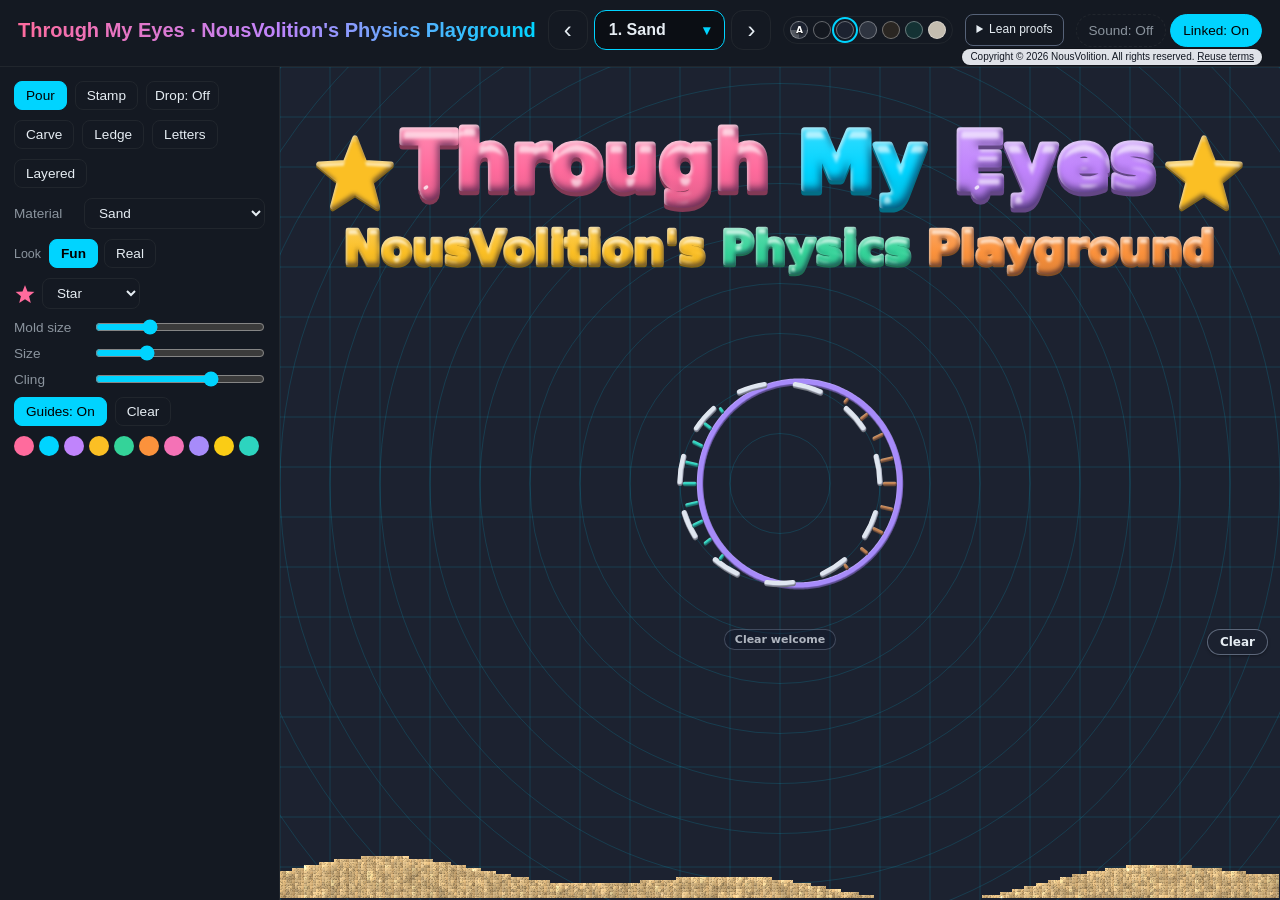
==== index.html @ fac5b23f "Add the E8 plumbing assembly and its Lean checks to Tab 30" ====
<!DOCTYPE html>
<!--
Copyright © 2026 NousVolition. All rights reserved.

This notice applies to material in this repository for which NousVolition
holds the copyright, including original code, formal proof files, research
writing, and figures.

Copying, modifying, or distributing that material requires prior written
permission from the copyright holder, except as permitted by applicable law,
GitHub's Terms of Service, or a separate license from the copyright holder.
This applies to both commercial and noncommercial reuse.

Third-party material is governed by its own terms.
-->
<html lang="en">
<head>
<meta charset="UTF-8">
<meta name="viewport" content="width=device-width, initial-scale=1.0">
<title>Through My Eyes · NousVolition's Physics Playground</title>
<link rel="stylesheet" href="proof-coverage.css">
<script src="proof-coverage.js" defer></script>
<style>
  :root {
    --bg: #0b0e14;
    --panel: #141922;
    --accent: #00d4ff;
    --text: #e6edf3;
    --muted: #8b949e;
    --border: #21262d;
  }
  * { box-sizing: border-box; margin: 0; padding: 0; }
  body {
    font-family: -apple-system, BlinkMacSystemFont, "Segoe UI", Roboto, sans-serif;
    background: var(--bg);
    color: var(--text);
    height: 100vh;
    display: flex;
    flex-direction: column;
  }
  header {
    padding: 16px 24px;
    background: var(--panel);
    border-bottom: 1px solid var(--border);
    display: flex;
    align-items: center;
    justify-content: space-between;
    flex-wrap: wrap;
    gap: 12px;
  }
  h1 {
    font-size: 1.4rem;
    font-weight: 600;
    background: linear-gradient(90deg, #ff6b9d, #c084fc, #00d4ff);
    -webkit-background-clip: text;
    -webkit-text-fill-color: transparent;
  }
  .tabs {
    display: flex;
    gap: 6px;
    flex-wrap: wrap;
  }
  .tab {
    padding: 8px 16px;
    background: transparent;
    border: 1px solid var(--border);
    border-radius: 20px;
    color: var(--muted);
    cursor: pointer;
    font-size: 0.85rem;
    transition: all 0.2s;
  }
  .sound-btn {
    padding: 8px 16px;
    background: transparent;
    border: 1px dashed var(--border);
    border-radius: 20px;
    color: var(--muted);
    cursor: pointer;
    font-size: 0.85rem;
  }
  .sound-btn.active { background: #c084fc; color: #000; border: 1px solid #c084fc; }
  .link-btn.active { background: var(--accent); border: 1px solid var(--accent); }
  .linked-note { font-size: 0.78rem; color: var(--muted); }

  /* Combined-tab view switch (Black Hole 16/27/28, E₈ → Milnor 31/29). No transitions. */
  #viewSwitch { display: none; align-items: center; gap: 6px; flex: 0 1 auto; flex-wrap: wrap; }
  #viewSwitch.on { display: flex; }
  #viewSwitch .vs-label { font-size: 0.78rem; color: var(--muted); margin-right: 2px; }
  #viewSwitch button {
    font: inherit;
    font-size: 0.78rem;
    padding: 6px 11px;
    border: 1px solid var(--border);
    background: transparent;
    color: var(--muted);
    border-radius: 16px;
    cursor: pointer;
    transition: none;
  }
  #viewSwitch button[aria-pressed="true"] {
    background: var(--accent);
    color: #000;
    border-color: var(--accent);
    font-weight: 600;
  }
  @media (max-width: 700px) {
    #viewSwitch button { min-height: 44px; padding: 8px 12px; }
  }

  /* Real / Fun look switch (home Sand and tab 34). No transitions. */
  .phys-switch { display: flex; align-items: center; gap: 6px; flex: 0 0 auto; flex-wrap: wrap; }
  .phys-switch .vs-label { font-size: 0.78rem; color: var(--muted); margin-right: 2px; }
  .phys-switch button {
    font: inherit;
    font-size: 0.78rem;
    padding: 6px 11px;
    border: 1px solid var(--border);
    background: transparent;
    color: var(--muted);
    border-radius: 16px;
    cursor: pointer;
    transition: none;
  }
  .phys-switch button[aria-pressed="true"] {
    background: var(--accent);
    color: #000;
    border-color: var(--accent);
    font-weight: 600;
  }
  #palette.phys-off { opacity: 0.35; pointer-events: none; }
  @media (max-width: 700px) {
    .phys-switch button { min-height: 44px; padding: 8px 12px; }
  }
  .tab, .sound-btn { padding: 8px 10px; }
  .tabs { gap: 5px; }
  header { padding: 16px 18px; }
  .tab.active, .tab:hover {
    background: var(--accent);
    color: #000;
    border-color: var(--accent);
  }
  .controls {
    padding: 12px 24px;
    background: var(--panel);
    border-bottom: 1px solid var(--border);
    display: flex;
    gap: 16px;
    align-items: center;
    flex-wrap: wrap;
    min-height: 56px;
  }
  #tab-stretch .stc-row { display: flex; flex-wrap: wrap; align-items: center; gap: 12px; }
  #tab-stretch .control-group { display: flex; align-items: center; gap: 6px; }
  #tab-stretch .btn.active-toggle { background: #2d3b55; border-color: #79c0ff; color: #79c0ff; font-weight: 600; }
  #tab-stretch .btn.primary { background: #7ee787; color: #080b10; font-weight: 600; border-color: #7ee787; }
  #tab-stretch label { font-size: 0.8rem; color: var(--muted); }
  #tab-stretch span { font-size: 0.85rem; }
  .mag-pct { min-width: 3.2em; color: var(--text); font-variant-numeric: tabular-nums; }
  .controls label {
    font-size: 0.85rem;
    color: var(--muted);
    display: flex;
    align-items: center;
    gap: 8px;
  }
  .controls input[type="range"] {
    width: 100px;
    accent-color: var(--accent);
  }
  .controls button {
    padding: 6px 14px;
    background: var(--panel);
    border: 1px solid var(--border);
    border-radius: 8px;
    color: var(--text);
    cursor: pointer;
    font-size: 0.85rem;
  }
  .controls button:hover, .controls button.active {
    background: var(--accent);
    color: #000;
    border-color: var(--accent);
  }
  .palette {
    display: flex;
    gap: 6px;
    align-items: center;
  }
  .swatch {
    width: 22px;
    height: 22px;
    border-radius: 50%;
    cursor: pointer;
    border: 2px solid transparent;
  }
  .swatch.active { border-color: white; transform: scale(1.15); }
  #canvas-container {
    flex: 1;
    min-height: 0;
    position: relative;
    overflow: hidden;
  }
  canvas {
    display: block;
    width: 100%;
    height: 100%;
    background: #05070a;
  }
  #main {
    position: absolute;
    inset: 0;
  }
  .hint {
    position: absolute;
    bottom: 16px;
    left: 24px;
    right: 24px;
    background: rgba(0,0,0,0.7);
    padding: 10px 16px;
    border-radius: 8px;
    font-size: 0.8rem;
    color: var(--muted);
    pointer-events: none;
  }
  .wave-graphs {
    position: absolute;
    left: 16px;
    top: 16px;
    width: min(340px, calc(100% - 32px));
    background: rgba(10,14,20,0.85);
    border: 1px solid var(--border);
    border-radius: 12px;
    padding: 12px;
    display: none;
  }
  .wave-graphs.visible { display: block; }
  .wave-graphs canvas { height: 90px; margin-bottom: 10px; background: transparent; }
  .wave-graphs h3 { font-size: 0.75rem; color: var(--muted); margin-bottom: 4px; }
  .wave-note { font-size: 0.72rem; color: var(--muted); line-height: 1.4; }
  .wave-note .dot { display: inline-block; width: 8px; height: 8px; border-radius: 50%; background: #ff6b9d; margin-right: 4px; }
  @media (max-width: 700px) { .wave-graphs { padding: 10px; } .wave-graphs canvas { height: 56px; margin-bottom: 6px; } }
  .controls.sand { gap: 8px; }
  .controls.sand input[type="range"] { width: 58px; }
  .controls.sand button { padding: 6px 11px; }
  .controls.sand label { gap: 6px; }
  .controls.sand .palette { gap: 5px; }
  .controls.sand .swatch { width: 20px; height: 20px; }
  .controls select {
    padding: 6px 10px;
    background: var(--panel);
    border: 1px solid var(--border);
    border-radius: 8px;
    color: var(--text);
    font-size: 0.85rem;
    cursor: pointer;
  }
  .mold-box {
    display: flex;
    align-items: center;
    gap: 6px;
  }
  .controls canvas#moldIcon {
    width: 22px;
    height: 22px;
    background: transparent;
    cursor: pointer;
  }
  .palette.sets { gap: 5px; }
  .swatch.set { width: 20px; height: 20px; }
  .swatch.set.follow { outline: 1px dashed rgba(255,255,255,0.6); outline-offset: 2px; }
  .tick-label { font-size: 0.8rem; color: var(--muted); min-width: 96px; font-variant-numeric: tabular-nums; }
  .tick-label:empty { display: none; }
  #restBox { position: absolute; top: 10px; right: 10px; z-index: 3; border-radius: 6px; overflow: hidden; }
  #restBox canvas { background: transparent; display: block; width: 220px; height: 96px; }
  #restBox.collapsed canvas { display: none; }
  #restToggle { position: absolute; top: 2px; right: 4px; background: none; border: none; color: var(--muted); font-size: 0.7rem; cursor: pointer; padding: 2px 4px; z-index: 1; }
  #restBox.collapsed #restToggle { position: static; background: rgba(10,14,22,0.85); border: 1px solid var(--border); border-radius: 12px; padding: 4px 10px; }
  @media (max-width: 600px) { #restBox { top: auto; bottom: var(--rest-bottom, 90px); } }
  .tick-label.freeze { color: #fbbf24; }
  .hint { transition: opacity 0.6s; }
  .hint.faded { opacity: 0.25; }
  @media (min-width: 701px) { .tab, .sound-btn { padding: 8px 6px; } }   /* room for tab 10 on one header row */
  /* tabs 11-15: Michele's pages, each in its own frame */
  .page-tab { position: absolute; inset: 0; z-index: 5; display: flex; flex-direction: column; background: #0b0e14; }
  .page-tab iframe { flex: 1; min-height: 0; width: 100%; border: 0; display: block; }
  .page-tab .page-copy { flex: none; height: 14px; line-height: 14px; padding: 0 16px; text-align: right; font-size: 10px; color: var(--muted); opacity: 0.55; white-space: nowrap; overflow: hidden; }
  .page-tab .page-copy a { color: inherit; }
  .page-tab .page-copy:hover { opacity: 0.9; }
  /* Copyright line on its own small strip: a solid chip whose colors contrast with the chosen background */
  :root { --chip-bg: rgba(236, 240, 245, 0.94); --chip-fg: #121722; }
  html.chip-on-light { --chip-bg: rgba(18, 23, 34, 0.92); --chip-fg: #f2f4f8; }
  .copy-chip { display: inline-block; max-width: 100%; padding: 1px 8px; border-radius: 9px; background: var(--chip-bg); color: var(--chip-fg); font-size: 10px; line-height: 14px; white-space: nowrap; overflow: hidden; text-overflow: ellipsis; vertical-align: middle; box-shadow: 0 0 0 1px rgba(0,0,0,0.25); }
  .copy-chip a { color: inherit; text-decoration: underline; }
  #copyNote.has-chip, .page-tab .page-copy.has-chip, body #ferroStage #fs-copy.has-chip { opacity: 1; color: var(--chip-fg); z-index: 50; }
  #copyNote.has-chip { bottom: 1px; }
  #copyNote.has-chip .copy-chip { --chip-bg: rgba(236, 240, 245, 0.94); --chip-fg: #121722; }   /* the header itself stays dark */
  .page-tab .page-copy.has-chip { position: relative; height: auto; min-height: 20px; line-height: 18px; padding: 1px 12px; display: flex; align-items: center; justify-content: flex-end; background: var(--bg); }
  body #ferroStage #fs-copy.has-chip { bottom: 3px; right: 12px; }
  @media (max-width: 520px) { .copy-chip { white-space: normal; } #page-horned .page-copy.has-chip .copy-chip { text-align: right; } }
  @media (max-width: 700px) { body > header { padding-bottom: 20px; } }   /* phones: room for the chip under the menu row */
  @media (max-width: 520px) { #page-horned .page-copy { height: auto; white-space: normal; padding-top: 1px; padding-bottom: 1px; } }   /* room for the field guide link on phones */
  /* 15 tabs, all visible: tabs 1-10 on the first row, tabs 11-15 with Sound and Linked on a second row */
  .tab-break { display: none; }
  @media (min-width: 701px) {
    header { padding-top: 10px; }
    .tab, .sound-btn { padding-top: 6px; padding-bottom: 6px; }
    header h1 { flex: none; white-space: nowrap; }
    .tabs { flex: 1; justify-content: flex-end; row-gap: 6px; }
    .tab-break { display: none; }   /* 19 tabs: rows fill naturally so everything fits in two rows */
    .tab, .sound-btn { padding-left: 5px; padding-right: 5px; }   /* 21 tabs: a little tighter so two rows still fit */
    .tabs { column-gap: 4px; }
  }
  /* medium-wide screens: tabs get their own full-width rows under the title, so 16 tabs still take two rows */
  @media (min-width: 701px) and (max-width: 1379px) {
    .tabs { flex-basis: 100%; justify-content: flex-start; }
    header { row-gap: 8px; }
  }
  /* phones: tabs 1-15 in order, then Sound and Linked; all a bit more compact so they take fewer rows */
  @media (max-width: 700px) {
    .tab, .sound-btn { padding: 6px 7px; font-size: 0.78rem; }
    .tabs { row-gap: 6px; }
  }
  header { position: relative; }
  /* Pull-down menu for choosing the playground (replaces the rows of tab buttons; the buttons stay in the page, hidden) */
  .tabs .tab, .tabs .tab-break { display: none; }
  header { flex-wrap: nowrap; padding-top: 10px; padding-bottom: 16px; gap: 12px; }
  header h1 { flex: none; white-space: nowrap; }
  header .tabs { flex: none; flex-basis: auto; justify-content: flex-end; flex-wrap: nowrap; }
  .tabs .sound-btn { padding: 8px 12px; font-size: 0.85rem; }
  .playnav { flex: 1; min-width: 0; display: flex; align-items: center; justify-content: center; gap: 6px; }
  .pn-wrap { position: relative; flex: 0 1 560px; min-width: 0; }
  .pn-btn { width: 100%; display: flex; align-items: center; gap: 10px; padding: 9px 14px; min-height: 40px; background: #0b0e14; color: var(--text, #e6e6f0); border: 1px solid var(--accent); border-radius: 12px; font-size: 1rem; font-weight: 600; cursor: pointer; text-align: left; }
  .pn-btn:hover, .pn-btn[aria-expanded="true"] { background: #141a26; }
  .pn-btn:focus-visible, .pn-arrow:focus-visible, .pn-opt:focus-visible { outline: 2px solid var(--accent); outline-offset: 2px; }
  .pn-cur { flex: 1; min-width: 0; overflow: hidden; text-overflow: ellipsis; white-space: nowrap; }
  .pn-caret { flex: none; color: var(--accent); font-size: 0.9rem; }
  .pn-arrow { flex: none; width: 40px; height: 40px; border-radius: 12px; border: 1px solid var(--border); background: transparent; color: var(--text, #e6e6f0); font-size: 1.5rem; line-height: 1; cursor: pointer; }
  .pn-arrow:hover { background: var(--accent); color: #000; border-color: var(--accent); }
  .pn-list { position: absolute; z-index: 1000; top: calc(100% + 6px); left: 0; right: 0; min-width: 300px; max-height: calc(100vh - 90px); overflow-y: auto; overscroll-behavior: contain; background: #10141e; border: 1px solid var(--border); border-radius: 12px; box-shadow: 0 12px 40px rgba(0,0,0,0.6); padding: 6px; }
  .pn-list[hidden] { display: none; }
  .pn-full, .pn-heavy-head, .pn-opt[hidden], .pn-group[hidden] { display: none; }
  html.lite-able .pn-full { display: flex; align-items: center; justify-content: space-between; gap: 10px; width: 100%; margin: 2px 0 4px; padding: 10px; min-height: 40px; border: 1px solid var(--border); border-radius: 8px; background: #161c28; color: var(--text, #e6e6f0); font-size: 0.9rem; cursor: pointer; text-align: left; }
  .pn-full .pn-sw { flex: none; width: 34px; height: 20px; border-radius: 999px; background: #2a3242; position: relative; transition: background .15s; }
  .pn-full .pn-sw::after { content: ''; position: absolute; top: 3px; left: 3px; width: 14px; height: 14px; border-radius: 50%; background: #cbd5e1; transition: left .15s; }
  .pn-full[aria-checked="true"] .pn-sw { background: var(--accent); }
  .pn-full[aria-checked="true"] .pn-sw::after { left: 17px; background: #000; }
  .pn-full small { display: block; color: var(--muted); font-size: 0.72rem; margin-top: 2px; }
  html.lite .pn-heavy-head { display: flex; justify-content: space-between; align-items: center; width: 100%; margin-top: 8px; padding: 10px; border: 0; border-top: 1px solid var(--border); background: transparent; color: var(--muted); font-size: 0.72rem; letter-spacing: 0.08em; text-transform: uppercase; cursor: pointer; text-align: left; }
  /* Menu hooks and short badges — Copyright © 2026 NousVolition. All rights reserved. */
  .pn-opt .pn-name { flex: 1; min-width: 0; }
  .pn-hook { display: block; font-size: 0.78rem; font-weight: 400; color: var(--muted); margin-top: 2px; line-height: 1.35; white-space: normal; }
  .pn-opt[aria-selected="true"] .pn-hook { color: #000; }
  .pn-badges { display: flex; flex-wrap: wrap; gap: 4px; margin-top: 4px; }
  .pn-badge { display: inline-block; font-size: 0.68rem; font-weight: 600; letter-spacing: 0.02em; padding: 1px 7px; border-radius: 999px; border: 1px solid var(--border); color: var(--muted); background: transparent; }
  .pn-opt[aria-selected="true"] .pn-badge { border-color: #000; color: #000; }
  .pn-group { padding: 10px 10px 4px; font-size: 0.72rem; letter-spacing: 0.08em; text-transform: uppercase; color: var(--muted); }
  .pn-opt { display: flex; gap: 8px; align-items: baseline; width: 100%; padding: 9px 10px; min-height: 40px; border: 0; border-radius: 8px; background: transparent; color: var(--text, #e6e6f0); font-size: 0.95rem; text-align: left; cursor: pointer; }
  .pn-opt .pn-num { flex: none; min-width: 2em; color: var(--muted); font-variant-numeric: tabular-nums; }
  .pn-opt:hover, .pn-opt.pn-focus { background: #1c2333; }
  .pn-opt[aria-selected="true"] { background: var(--accent); color: #000; font-weight: 600; }
  .pn-opt[aria-selected="true"] .pn-num { color: #000; }
  @media (min-width: 701px) { header h1 { font-size: 1.25rem; } }
  @media (max-width: 1100px) and (min-width: 701px) { header h1 { font-size: 1.05rem; } }
  @media (max-width: 1259px) { header h1 .h1-sub { display: none; } }   /* narrower screens: just 'Through My Eyes' */
  /* phones: title with Sound and Linked on the first row, the menu with its arrows on a full-width second row */
  @media (max-width: 700px) {
    header { flex-wrap: wrap; row-gap: 8px; column-gap: 8px; padding: 8px 12px 16px; }
    header h1 { font-size: clamp(0.78rem, 3.4vw, 1rem); flex: 1; min-width: 0; overflow: hidden; text-overflow: ellipsis; }
    header .tabs { order: 2; flex-wrap: nowrap; gap: 6px; }
    header .playnav { order: 3; flex: 1 1 100%; }
    .pn-wrap { flex: 1 1 auto; }
    .tabs .sound-btn { padding: 6px 9px; font-size: 0.78rem; }
    .pn-btn { font-size: 0.95rem; min-height: 44px; }
    .pn-arrow { width: 44px; height: 44px; }
    .pn-list { position: fixed; left: 8px; right: 8px; top: var(--pn-top, 100px); min-width: 0; max-height: calc(100vh - var(--pn-top, 100px) - 10px); }
    .pn-opt { min-height: 44px; }
  }
  #copyNote { position: absolute; right: 18px; bottom: 2px; font-size: 10px; line-height: 12px; color: var(--muted); opacity: 0.55; white-space: nowrap; }
  #copyNote a { color: inherit; }
  #copyNote:hover { opacity: 0.9; }
  /* Background color choice (header swatches); --bg follows it on the page and in every frame */
  .bg-pick { position: relative; flex: none; display: flex; align-items: center; }
  .bg-swatches { display: flex; align-items: center; gap: 5px; padding: 4px 6px; border: 1px solid var(--border); border-radius: 20px; }
  .bg-sw { width: 18px; height: 18px; border-radius: 50%; border: 1px solid rgba(255,255,255,0.35); cursor: pointer; padding: 0; }
  .bg-sw[aria-checked="true"] { outline: 2px solid var(--accent); outline-offset: 2px; }
  .bg-sw:focus-visible { outline: 2px solid #fff; outline-offset: 2px; }
  .bg-sw.auto { font: 700 9px/1 system-ui, sans-serif; color: #fff; text-shadow: 0 1px 2px #000; display: inline-flex; align-items: center; justify-content: center; }
  .bg-pick-btn { display: none; }
  .bg-dot { display: inline-block; width: 18px; height: 18px; border-radius: 50%; background: var(--bg); border: 1px solid rgba(255,255,255,0.5); }
  .page-tab { background: var(--bg); }
  html.bg-light .page-tab .page-copy { color: #4a5260; opacity: 1; }
  @media (max-width: 1100px) and (min-width: 701px) { .bg-swatches { gap: 4px; padding: 3px 5px; } .bg-sw { width: 16px; height: 16px; } }
  @media (max-width: 700px) {
    .bg-pick { order: 4; }
    header .playnav { flex: 1 1 calc(100% - 52px); }
    .bg-pick-btn { display: flex; align-items: center; justify-content: center; width: 40px; height: 44px; border-radius: 50%; border: 1px dashed var(--border); background: transparent; cursor: pointer; padding: 0; }
    .bg-swatches { display: none; position: absolute; z-index: 1001; top: calc(100% + 6px); right: 0; background: var(--panel); box-shadow: 0 8px 24px rgba(0,0,0,0.5); padding: 8px 10px; gap: 10px; }
    .bg-pick.open .bg-swatches { display: flex; }
    .bg-sw { width: 28px; height: 28px; }
  }
  /* narrow desktop windows (701-1100 px): the entry menu keeps a readable width and always shows the current entry
     (a long name ends in an ellipsis). Other header items give way first: the color swatches fold into their dot button
     and Sound / Linked get a little smaller; below 760 px the menu moves to its own row under the title. */
  @media (min-width: 701px) and (max-width: 1100px) { .pn-wrap { min-width: 9rem; } }
  @media (min-width: 701px) and (max-width: 960px) {
    .bg-pick-btn { display: flex; align-items: center; justify-content: center; width: 36px; height: 36px; border-radius: 50%; border: 1px dashed var(--border); background: transparent; cursor: pointer; padding: 0; }
    .bg-swatches { display: none; position: absolute; z-index: 1001; top: calc(100% + 6px); right: 0; background: var(--panel); box-shadow: 0 8px 24px rgba(0,0,0,0.5); padding: 8px 10px; gap: 8px; }
    .bg-pick.open .bg-swatches { display: flex; }
    .tabs .sound-btn { padding: 6px 9px; font-size: 0.8rem; }
  }
  @media (min-width: 701px) and (max-width: 759px) {
    header { flex-wrap: wrap; row-gap: 8px; }
    body > header { padding-bottom: 26px; }   /* room for the copyright chip under the menu row */
    header h1 { flex: 1; min-width: 0; }
    header .tabs { order: 2; }
    header .playnav { order: 3; flex: 1 1 calc(100% - 56px); }
    .bg-pick { order: 4; }
  }
  /* Controls in one place: a left side panel (desktop), a collapsible Controls drawer above the picture (phones) */
  :root { --side-w: 280px; }
  #ctlToggle { display: none; }
  @media (min-width: 761px) {
    body.lp-native { display: grid; grid-template-columns: var(--side-w) minmax(0, 1fr); grid-template-rows: auto minmax(0, 1fr); }
    body.lp-native > header { grid-column: 1 / -1; grid-row: 1; }
    body.lp-native > #controls { grid-column: 1; grid-row: 2; min-height: 0; overflow-y: auto; overscroll-behavior: contain; flex-wrap: wrap; align-items: center; align-content: flex-start; gap: 10px 8px; padding: 14px 14px 20px; border-bottom: 0; border-right: 1px solid var(--border); }
    body.lp-native > #canvas-container { grid-column: 2; grid-row: 2; }
    body.lp-native #controls label { flex: 1 1 100%; justify-content: space-between; }
    body.lp-native #controls input[type="range"] { flex: 1 1 auto; width: auto; min-width: 60px; max-width: 170px; }
    body.lp-native #controls .palette { flex-wrap: wrap; }
    body.lp-native #controls .tick-label { flex: 1 1 100%; }
    body.lp-native #controls .linked-note { flex: 1 1 100%; }
    body.lp-native #tab-stretch .stc-row { flex: 1 1 100%; }
    body.lp-native #controls > #tab-stretch { flex: 1 1 100%; min-width: 0; }
    body.lp-native #tab-stretch .control-group { flex: 1 1 100%; flex-wrap: wrap; }
    body.lp-native #tab-stretch .stc-row > span { flex: 1 1 100%; white-space: normal; }
  }
  @media (max-width: 760px) {
    body.lp-native #ctlToggle { display: flex; align-items: center; gap: 6px; width: 100%; padding: 8px 14px; min-height: 40px; background: var(--panel); color: var(--text); border: 0; border-bottom: 1px solid var(--border); font-size: 0.9rem; font-weight: 600; text-align: left; cursor: pointer; }
    body.lp-native.ctl-closed > #controls { display: none; }
  }
  /* tab 10 Ferro: its toolbar and sliders move into the same left panel */
  body #ferroStage #fs-side { display: none; }
  body #ferroStage #fs-sideToggle { display: none; }
  @media (min-width: 761px) {
    body #ferroStage #fs-side { display: flex; flex-direction: column; position: absolute; left: 0; top: 0; bottom: 0; width: var(--side-w); overflow-y: auto; overscroll-behavior: contain; padding: 14px; background: var(--panel); border-right: 1px solid var(--border); z-index: 2; }
    body #ferroStage #fs-sideBody { display: flex; flex-direction: column; gap: 12px; }
    body #ferroStage #fs-simCanvas { position: absolute; left: var(--side-w); top: 0; width: calc(100% - var(--side-w)); height: 100%; }
    body #ferroStage .fs-hud-top { left: calc(var(--side-w) + 14px); }
    body #ferroStage .fs-hud-bottom { display: none; }
    body #ferroStage #fs-side .fs-toolbar { justify-content: flex-start; max-width: none; }
    body #ferroStage #fs-side .fs-toolbar select { flex: 1 1 100%; }
    body #ferroStage #fs-side .fs-controls-grid { grid-template-columns: 1fr; max-width: none; }
  }
  @media (max-width: 760px) {
    body #ferroStage { overflow-y: auto; }
    body #ferroStage #fs-side { display: block; padding: 10px 10px 0; }
    body #ferroStage #fs-sideToggle { display: flex; align-items: center; gap: 6px; width: 100%; min-height: 40px; font-size: 0.9rem; font-weight: 600; }
    body #ferroStage #fs-sideBody { display: flex; flex-direction: column; gap: 10px; margin-top: 8px; }
    body.ctl-closed #ferroStage #fs-sideBody { display: none; }
    body #ferroStage #fs-side .fs-toolbar { justify-content: flex-start; max-width: none; }
    body #ferroStage #fs-simCanvas { height: 400px; margin-top: 10px; }
    body #ferroStage .fs-hud-top { position: static; flex-direction: column; align-items: stretch; padding: 10px 10px 0; }
    body #ferroStage .fs-metrics-panel { min-width: 0; max-width: none; }
    body #ferroStage .fs-hud-bottom { display: none; }
    body #ferroStage #fs-copy { position: static; padding: 8px 10px 12px; text-align: right; white-space: normal; }
  }
</style>
</head>
<body>
<header>
  <h1 title="Through My Eyes · NousVolition's Physics Playground">Through My Eyes<span class="h1-sub"> · NousVolition's Physics Playground</span></h1>
  <nav class="playnav" id="playNav" aria-label="Choose a playground">
    <button class="pn-arrow" id="playPrev" title="Previous playground" aria-label="Previous playground">&#8249;</button>
    <div class="pn-wrap">
      <button class="pn-btn" id="playMenuBtn" aria-haspopup="listbox" aria-expanded="false" aria-controls="playList" title="Choose a playground"><span class="pn-cur" id="playCur">1. Sand</span><span class="pn-caret" aria-hidden="true">&#9662;</span></button>
      <div class="pn-list" id="playList" role="listbox" aria-label="Playgrounds" tabindex="-1" hidden></div>
    </div>
    <button class="pn-arrow" id="playNext" title="Next playground" aria-label="Next playground">&#8250;</button>
  </nav>
  <div class="bg-pick" id="bgPick">
    <button type="button" class="bg-pick-btn" id="bgPickBtn" aria-haspopup="true" aria-expanded="false" aria-controls="bgSwatches" title="Background color"><span class="bg-dot"></span></button>
    <div class="bg-swatches" id="bgSwatches" role="radiogroup" aria-label="Background color"></div>
  </div>
  <details id="proof-notes">
    <summary>Lean proofs</summary>
    <section class="proof-panel" aria-labelledby="proof-title">
      <h2 id="proof-title">Proof coverage</h2>
      <p id="proof-status">Loading proof notes…</p>
      <p id="proof-note"></p>
      <ul id="proof-links"></ul>
      <p class="proof-scope">Compared with the discrete-gap-inequalities-lean library. A linked theorem proves its stated mathematical result; the browser implementation is checked separately.</p>
      <a id="proof-record" href="https://github.com/NousVolition/sparkle-sand-playground/blob/main/docs/lean-coverage.md" target="_blank" rel="noopener">Comparison and reproducible checks ↗</a>
    </section>
  </details>
  <div class="tabs">
    <button class="tab active" data-mode="sand">1. Sand</button>
    <button class="tab" data-mode="loop">2. Loop</button>
    <button class="tab" data-mode="bubbles">3. Bubbles</button>
    <button class="tab" data-mode="plate">4. Plate</button>
    <button class="tab" data-mode="waves">5. Waves</button>
    <button class="tab" data-mode="silk">6. Silk</button>
    <button class="tab" data-mode="crystal">7. Crystal</button>
    <button class="tab" data-mode="magnets">8. Magnets</button>
    <button class="tab" data-mode="stretch" title="Stretch &amp; Close">9. Stretch</button>
    <button class="tab" data-mode="ferro" title="Ferrofluid Studio">10. Ferro</button>
    <span class="tab-break" aria-hidden="true"></span>
    <button class="tab" data-mode="sum" title="1 + 2 + 3 + … grows forever. The space left over is −1/12.">11. −1/12</button>
    <button class="tab" data-mode="ringsum" title="Ring Sum &amp; -1/12 Spectral Explorer">12. Ring</button>
    <button class="tab" data-mode="zeros" title="Quantum Zeros &amp; Chaotic Drum Explorer">13. Zeros</button>
    <button class="tab" data-mode="pendulum" title="Pendulum Waves &amp; Coupled Pendulums Studio">14. Pendulum</button>
    <button class="tab" data-mode="trilogy" title="Spectral &amp; Isoperimetric Trilogy Visualizer">15. Trilogy</button>
    <button class="tab" data-mode="blackhole" title="Black Hole Spacetime &amp; Ringdown Explorer">16. Black Hole</button>
    <button class="tab" data-mode="ocean" title="3D Spinning Ocean Wave &amp; El Niño Relative Frame Studio">17. Ocean</button>
    <button class="tab" data-mode="fourd" title="4D Complex Branch-Cut &amp; Higher-Dimensional Geometry Studio v2">18. 4D</button>
    <button class="tab" data-mode="polychora" title="4D Regular Polychora Studio v2 — all six">19. Polychora</button>
    <button class="tab" data-mode="fireflies" title="Cymatics &amp; Synchronized Fireflies Studio">20. Fireflies</button>
    <button class="tab" data-mode="horned" title="4D Topology: Alexander Horned Sphere &amp; Exotic Smoothness Studio v2">21. Horned</button>
    <button class="tab" data-mode="nonorient" title="4D Non-Orientable Surfaces Studio v2">22. Non-Orientable</button>
    <button class="tab" data-mode="penteract" title="5D Penteract &amp; 8D E₈ Root System Studio v2">23. 5D / E₈</button>
    <button class="tab" data-mode="leech" title="24D Leech Lattice Projection Studio v2">24. Leech</button>
    <button class="tab" data-mode="pentlite" hidden data-menu="off" title="5D Penteract &amp; 8D E8 Root System Explorer (Lite)">25. 5D Lite</button>
    <button class="tab" data-mode="hopf" title="4D Hopf Fibration Studio v2 (S³ → S²)">26. Hopf</button>
    <button class="tab" data-mode="bh2" hidden data-menu="off" title="Black Hole Spacetime &amp; Ringdown Explorer (Einstein Ring version)">27. Black Hole B</button>
    <button class="tab" data-mode="bh3" hidden data-menu="off" title="Black Hole Spacetime Explorer (Disk) v2">28. Black Hole C (Disk) v2</button>
    <button class="tab" data-mode="e8studio" hidden data-menu="off" title="8-Cube → E8 Root Mandala → Milnor Exotic 7-Sphere Studio">29. E₈ → Milnor</button>
    <button class="tab" data-mode="e8insp" title="E₈ roots and the [8,4,4] Hamming code">30. E₈ Inspector</button>
    <button class="tab" data-mode="e8studio2" title="8-Cube → E8 Root Mandala → Milnor Exotic 7-Sphere Studio v2">31. E₈ → Milnor v2</button>
    <button class="tab" data-mode="unit-distances" title="Unit Distances on a Square Grid">32. Unit Distances</button>
    <button class="tab" data-mode="cipher" title="Homophonic Cipher Annealing Inspector">33. Cipher Inspector</button>
    <button class="tab" data-mode="more-materials" title="More materials">34. More materials</button>
    <button class="tab" data-mode="feathers-bricks" title="Feathers and Bricks">35. Feathers and Bricks</button>
    <button class="sound-btn" id="soundToggle" title="Sound for every tab">Sound: Off</button>
    <button class="sound-btn link-btn" id="linkToggle" title="Tie size and settling into one number">Linked: On</button>
  </div>
  <div id="copyNote">Copyright © 2026 NousVolition. All rights reserved. <a href="https://github.com/NousVolition/sparkle-sand-playground/blob/main/LICENSE" target="_blank" rel="noopener">Reuse terms</a></div>
</header>

<div class="controls" id="controls">
  <!-- Dynamic controls -->
</div>

<div id="canvas-container">
  <canvas id="main"></canvas>
  <div class="wave-graphs" id="waveGraphs">
    <h3 id="hLabel">Horizontal wave</h3>
    <canvas id="hWave" width="640" height="180"></canvas>
    <h3 id="vLabel">Vertical wave</h3>
    <canvas id="vWave" width="640" height="180"></canvas>
    <p class="wave-note"><span class="dot"></span> Nodes: points that stay still. Sand collects on the lines through them.</p>
  </div>
  <div class="hint" id="hint">Pour: click and drag to pour glitter sand.</div>
<!-- Ferrofluid Studio v6 — Copyright © 2026 NousVolition. All rights reserved. -->
<!-- Tab 10 "Ferro": Ferrofluid Studio v6 — Area-Conserving & Discrete Laplacian Surface Tension (ported) -->
<style>
  #ferroStage, #ferroStage * { box-sizing: border-box; margin: 0; padding: 0; user-select: none;
  }
  #ferroStage {
    background: #0b0d14;
    color: #d4d8e8;
    font-family: -apple-system, BlinkMacSystemFont, "Segoe UI", Roboto, sans-serif;
  }
  #ferroStage {
    position: absolute;
    inset: 0;
    z-index: 5;
    overflow: hidden;
    width: 100%;
    height: 100%;
    transition: filter 0.15s ease;
  }
  #ferroStage canvas {
    display: block;
    width: 100%;
    height: 100%;
    cursor: grab;
  }
  #ferroStage canvas:active { cursor: grabbing;
  }
  #ferroStage .fs-hud-top {
    position: absolute;
    top: 14px;
    left: 14px;
    right: 14px;
    display: flex;
    justify-content: space-between;
    align-items: flex-start;
    pointer-events: none;
    gap: 12px;
  }
  #ferroStage .fs-panel {
    background: rgba(16, 20, 32, 0.84);
    border: 1px solid rgba(130, 148, 196, 0.18);
    backdrop-filter: blur(10px);
    border-radius: 12px;
    padding: 12px 14px;
    pointer-events: auto;
    box-shadow: 0 8px 28px rgba(0, 0, 0, 0.45);
  }
  #ferroStage .fs-metrics-panel {
    min-width: 280px;
    max-width: 330px;
  }
  #ferroStage .fs-panel-title {
    font-size: 11px;
    text-transform: uppercase;
    letter-spacing: 0.08em;
    color: #8b96b8;
    margin-bottom: 8px;
    font-weight: 600;
  }
  #ferroStage .fs-metric-row {
    display: flex;
    justify-content: space-between;
    align-items: baseline;
    margin-bottom: 5px;
    font-size: 13px;
  }
  #ferroStage .fs-metric-label { color: #9ea8c7;
  }
  #ferroStage .fs-metric-val {
    font-family: ui-monospace, SFMono-Regular, Menlo, Monaco, Consolas, monospace;
    font-weight: 600;
    color: #e4e9f7;
  }
  #ferroStage .fs-metric-val.fs-highlight { color: #7dd3fc;
  }
  #ferroStage .fs-metric-val.fs-area-ok { color: #6ee7b7;
  }
  #ferroStage #fs-fitCanvas {
    width: 100%;
    height: 54px;
    background: rgba(9, 12, 20, 0.65);
    border-radius: 7px;
    margin-top: 6px;
    border: 1px solid rgba(130, 148, 196, 0.12);
    display: block;
  }
  #ferroStage .fs-fit-caption {
    font-size: 11px;
    color: #7c87a8;
    margin-top: 4px;
    display: flex;
    justify-content: space-between;
  }
  #ferroStage .fs-toolbar {
    display: flex;
    flex-wrap: wrap;
    gap: 6px;
    justify-content: flex-end;
    max-width: 680px;
  }
  #ferroStage button, #ferroStage select {
    background: rgba(26, 32, 50, 0.9);
    color: #d4d8e8;
    border: 1px solid rgba(130, 148, 196, 0.24);
    border-radius: 8px;
    padding: 6px 10px;
    font-size: 12px;
    cursor: pointer;
    transition: background 0.15s, border-color 0.15s;
  }
  #ferroStage button:hover, #ferroStage select:hover {
    background: rgba(38, 47, 72, 0.95);
    border-color: rgba(155, 175, 228, 0.42);
  }
  #ferroStage button.active {
    background: rgba(67, 97, 168, 0.48);
    border-color: #7aa2f7;
    color: #ffffff;
  }
  #ferroStage .fs-hud-bottom {
    position: absolute;
    bottom: 14px;
    left: 14px;
    right: 14px;
    pointer-events: none;
    display: flex;
    justify-content: center;
  }
  #ferroStage .fs-controls-grid {
    display: grid;
    grid-template-columns: repeat(auto-fit, minmax(175px, 1fr));
    gap: 10px 16px;
    width: 100%;
    max-width: 1180px;
  }
  #ferroStage .fs-control-item {
    display: flex;
    flex-direction: column;
    gap: 3px;
  }
  #ferroStage .fs-control-header {
    display: flex;
    justify-content: space-between;
    font-size: 11.5px;
    color: #a6b0cf;
  }
  #ferroStage .fs-control-header span:last-child {
    font-family: ui-monospace, SFMono-Regular, Menlo, monospace;
    color: #dce3f7;
  }
  #ferroStage .fs-sub-readout {
    font-size: 11px;
    color: #7dd3fc;
    font-family: ui-monospace, SFMono-Regular, Menlo, monospace;
    margin-top: 1px;
  }
  #ferroStage input[type="range"] {
    width: 100%;
    accent-color: #7aa2f7;
    height: 4px;
    background: rgba(130, 148, 196, 0.22);
    border-radius: 4px;
    cursor: pointer;
  }
  /* playground adaptations */
  #ferroStage #fs-simCanvas { touch-action: none; }
  #ferroStage #fs-copy { position: absolute; right: 16px; bottom: 1px; font-size: 10px; line-height: 12px; color: #8b96b8; opacity: 0.5; white-space: nowrap; pointer-events: auto; }
  #ferroStage #fs-copy a { color: inherit; }
  #ferroStage #fs-copy:hover { opacity: 0.9; }
  @media (max-width: 600px) {
    #ferroStage { overflow-y: auto; }
    #ferroStage #fs-simCanvas { height: 400px; }
    #ferroStage .fs-hud-top, #ferroStage .fs-hud-bottom { position: static; flex-direction: column; align-items: stretch; padding: 10px 10px 0; }
    #ferroStage .fs-metrics-panel { min-width: 0; max-width: none; }
    #ferroStage .fs-toolbar { justify-content: flex-start; max-width: none; }
    #ferroStage #fs-copy { position: static; padding: 8px 10px 12px; text-align: right; white-space: normal; }
  }
</style>
<div id="ferroStage" style="display:none">
  <canvas id="fs-simCanvas"></canvas>

  <div class="fs-hud-top">
    <div class="fs-panel fs-metrics-panel">
      <div class="fs-panel-title">Conservation &amp; Mass Gap Telemetry</div>
      <div class="fs-metric-row">
        <span class="fs-metric-label">area:</span>
        <span class="fs-metric-val fs-area-ok" id="fs-areaReadout">0 px²</span>
      </div>
      <div class="fs-metric-row">
        <span class="fs-metric-label">Resting target area:</span>
        <span class="fs-metric-val" id="fs-targetAreaReadout">0 px²</span>
      </div>
      <div class="fs-metric-row">
        <span class="fs-metric-label">Swirl kinetic energy E:</span>
        <span class="fs-metric-val fs-highlight" id="fs-energyReadout">0.0000</span>
      </div>
      <div class="fs-metric-row">
        <span class="fs-metric-label">Decay status:</span>
        <span class="fs-metric-val" id="fs-statusReadout">Forcing Active</span>
      </div>
      <canvas id="fs-fitCanvas" width="280" height="54"></canvas>
      <div class="fs-fit-caption">
        <span>ln E(t) decay slope</span>
        <span id="fs-fitPointsLabel">0 pts</span>
      </div>
    </div>

    <div class="fs-panel fs-toolbar">
      <button id="fs-orbitBtn" class="active">Orbit Pilot: ON</button>
      <select id="fs-orbitPattern">
        <option value="ring">Orbit: Harmonic Ring</option>
        <option value="figure8">Orbit: Figure-8</option>
        <option value="counter">Orbit: Counter-Swirl</option>
      </select>
      <select id="fs-presetSelect">
        <option value="dipole">Preset: Classic Dipole</option>
        <option value="crown">Preset: 4-Pole Crown</option>
        <option value="wall">Preset: Sharp Wall Test</option>
        <option value="square">Preset: Sharp Square Test</option>
      </select>
      <button id="fs-addNorthBtn">+ North (N)</button>
      <button id="fs-addSouthBtn">+ South (S)</button>
      <button id="fs-fieldLinesBtn" class="active">Field Lines: ON</button>
      <select id="fs-paletteSelect">
        <option value="twilight">Palette: Soft Twilight</option>
        <option value="chrome">Palette: Obsidian Chrome</option>
        <option value="aurora">Palette: Muted Aurora</option>
        <option value="amber">Palette: Warm Amber</option>
      </select>
      <button id="fs-pauseBtn">Pause</button>
    </div>
  </div>

  <div class="fs-hud-bottom">
    <div class="fs-panel fs-controls-grid">
      <div class="fs-control-item">
        <div class="fs-control-header">
          <span>Mass Gap Decay (Δm)</span>
          <span id="fs-massGapVal">0.85 /s</span>
        </div>
        <input type="range" id="fs-massGapSlider" min="0.15" max="3.00" step="0.05" value="0.85">
        <div class="fs-sub-readout">measured decay rate: <span id="fs-measuredDecayVal">—</span></div>
      </div>

      <div class="fs-control-item">
        <div class="fs-control-header">
          <span>Surface Tension (Neighbor Smooth)</span>
          <span id="fs-tensionVal">0.38</span>
        </div>
        <input type="range" id="fs-tensionSlider" min="0.02" max="0.90" step="0.02" value="0.38">
        <div class="fs-sub-readout">rounds sharp corners via r_{j±1}</div>
      </div>

      <div class="fs-control-item">
        <div class="fs-control-header">
          <span>Magnetic Pull</span>
          <span id="fs-pullVal">1.00</span>
        </div>
        <input type="range" id="fs-pullSlider" min="0.00" max="2.40" step="0.05" value="1.00">
      </div>

      <div class="fs-control-item">
        <div class="fs-control-header">
          <span>Magnet Softness (ε)</span>
          <span id="fs-softnessVal">110 px</span>
        </div>
        <input type="range" id="fs-softnessSlider" min="30" max="240" step="5" value="110">
      </div>

      <div class="fs-control-item">
        <div class="fs-control-header">
          <span>Orbit Speed</span>
          <span id="fs-orbitSpeedVal">0.85</span>
        </div>
        <input type="range" id="fs-orbitSpeedSlider" min="0.10" max="2.50" step="0.05" value="0.85">
      </div>

      <div class="fs-control-item">
        <div class="fs-control-header">
          <span>Eye Comfort Dimmer</span>
          <span id="fs-dimmerVal">86%</span>
        </div>
        <input type="range" id="fs-dimmerSlider" min="45" max="100" step="1" value="86">
      </div>
    </div>
  </div>
  <div id="fs-copy">Copyright © 2026 NousVolition. All rights reserved. <a href="https://github.com/NousVolition/sparkle-sand-playground/blob/main/LICENSE" target="_blank" rel="noopener">Reuse terms</a></div>
</div>
<script>
// Ported from Michele's ferrofluid-studio-v6.html. Her code runs unchanged inside ferroBoot(),
// which starts the first time tab 10 opens. Adaptations: ids/classes prefixed fs-, size taken from
// the tab's canvas (not the window) with DPR scaling, and the loop idles while another tab is open.
let ferroBooted = false;
function ferroShow() {
  document.getElementById('ferroStage').style.display = '';
  if (!ferroBooted) { ferroBooted = true; ferroBoot(); }
}
function ferroHide() { document.getElementById('ferroStage').style.display = 'none'; }
function ferroBoot() {
  const stage = document.getElementById('ferroStage');
  const canvas = document.getElementById('fs-simCanvas');
  const ctx = canvas.getContext('2d');
  const fitCanvas = document.getElementById('fs-fitCanvas');
  const fitCtx = fitCanvas.getContext('2d');

  const DPR = Math.min(2, window.devicePixelRatio || 1);
  let W = canvas.clientWidth;
  let H = canvas.clientHeight;
  canvas.width = Math.round(W * DPR); canvas.height = Math.round(H * DPR);
  ctx.setTransform(DPR, 0, 0, DPR, 0, 0);
  let cx = W * 0.5;
  let cy = H * 0.5;

  // Fluid ring discretization (N points around cycle)
  const N = 180;
  const dTheta = (Math.PI * 2) / N;
  const baseRadius = Math.min(W, H) * 0.19;
  const targetArea = Math.PI * baseRadius * baseRadius;

  let radii = new Float64Array(N);
  let radialVel = new Float64Array(N);

  // 2D Navier-Stokes style swirl grid
  const GW = 48;
  const GH = 32;
  let vx = new Float32Array(GW * GH);
  let vy = new Float32Array(GW * GH);
  let vxNext = new Float32Array(GW * GH);
  let vyNext = new Float32Array(GW * GH);

  // Ambient flow tracer particles
  const NUM_TRACERS = 140;
  let tracers = [];

  // Magnets
  let magnets = [];
  let draggedMagnet = null;
  let dragOffsetX = 0;
  let dragOffsetY = 0;

  // Simulation state
  let orbitPilot = true;
  let orbitPattern = 'ring';
  let showFieldLines = true;
  let paused = false;
  let simTime = 0;

  // Parameters
  let massGap = 0.85;
  let surfaceTension = 0.38;
  let magneticPull = 1.00;
  let epsilon = 110;
  let orbitSpeed = 0.85;
  let paletteKey = 'twilight';

  // Decay measurement state
  const NOISE_FLOOR = 1e-5;
  let decayRecording = false;
  let decayStartTime = 0;
  let decaySamples = []; // { t, lnE }
  let measuredDecayRate = null;

  const palettes = {
    twilight: {
      bgTop: '#0b0e17',
      bgBot: '#111626',
      fluidFill: 'rgba(116, 138, 198, 0.24)',
      fluidCore: 'rgba(152, 174, 232, 0.42)',
      fluidStroke: 'rgba(176, 198, 248, 0.78)',
      fieldLine: 'rgba(138, 160, 218, 0.11)',
      tracer: 'rgba(165, 190, 245, 0.28)',
      north: '#d98a9c',
      south: '#7da6d9'
    },
    chrome: {
      bgTop: '#090b10',
      bgBot: '#12151e',
      fluidFill: 'rgba(148, 158, 178, 0.24)',
      fluidCore: 'rgba(186, 196, 214, 0.42)',
      fluidStroke: 'rgba(210, 218, 234, 0.75)',
      fieldLine: 'rgba(165, 175, 195, 0.10)',
      tracer: 'rgba(195, 205, 222, 0.24)',
      north: '#c98888',
      south: '#849ec4'
    },
    aurora: {
      bgTop: '#081014',
      bgBot: '#0e1b22',
      fluidFill: 'rgba(94, 176, 168, 0.22)',
      fluidCore: 'rgba(124, 206, 194, 0.38)',
      fluidStroke: 'rgba(148, 224, 212, 0.72)',
      fieldLine: 'rgba(115, 192, 182, 0.10)',
      tracer: 'rgba(140, 216, 204, 0.25)',
      north: '#d4929e',
      south: '#76b5c9'
    },
    amber: {
      bgTop: '#100d0a',
      bgBot: '#1b1510',
      fluidFill: 'rgba(196, 154, 102, 0.22)',
      fluidCore: 'rgba(222, 180, 126, 0.38)',
      fluidStroke: 'rgba(236, 198, 148, 0.72)',
      fieldLine: 'rgba(205, 165, 114, 0.10)',
      tracer: 'rgba(226, 188, 138, 0.24)',
      north: '#d6897a',
      south: '#87a4c4'
    }
  };

  // Compute exact enclosed polygon area from polar radii r_j
  function computeEnclosedArea(rArr) {
    let sum = 0;
    const sinStep = Math.sin(dTheta);
    for (let j = 0; j < N; j++) {
      const r1 = rArr[j];
      const r2 = rArr[(j + 1) % N];
      sum += 0.5 * r1 * r2 * sinStep;
    }
    return sum;
  }

  // Rescale all radii uniformly so enclosed area equals resting targetArea
  function enforceConstantArea() {
    const currentArea = computeEnclosedArea(radii);
    if (currentArea > 1e-6) {
      const scale = Math.sqrt(targetArea / currentArea);
      for (let j = 0; j < N; j++) {
        radii[j] *= scale;
      }
    }
  }

  function initTracers() {
    tracers = [];
    for (let i = 0; i < NUM_TRACERS; i++) {
      tracers.push({
        x: Math.random() * W,
        y: Math.random() * H,
        life: Math.random() * 120 + 60
      });
    }
  }

  function setPreset(type) {
    magnets = [];
    const dist = Math.min(W, H) * 0.31;
    if (type === 'dipole') {
      magnets.push({ x: cx - dist, y: cy, prevX: cx - dist, prevY: cy, pol: 1, phase: 0 });
      magnets.push({ x: cx + dist, y: cy, prevX: cx + dist, prevY: cy, pol: -1, phase: Math.PI });
      resetCircleShape();
    } else if (type === 'crown') {
      for (let k = 0; k < 4; k++) {
        const ang = (k * Math.PI) / 2;
        const mx = cx + Math.cos(ang) * dist;
        const my = cy + Math.sin(ang) * dist;
        magnets.push({ x: mx, y: my, prevX: mx, prevY: my, pol: k % 2 === 0 ? 1 : -1, phase: ang });
      }
      resetCircleShape();
    } else if (type === 'wall') {
      // Create a shape with sharp straight walls to observe neighbor surface tension rounding it off
      magnets.push({ x: cx - dist * 1.15, y: cy, prevX: cx - dist * 1.15, prevY: cy, pol: 1, phase: 0 });
      magnets.push({ x: cx + dist * 1.15, y: cy, prevX: cx + dist * 1.15, prevY: cy, pol: -1, phase: Math.PI });
      for (let j = 0; j < N; j++) {
        const theta = j * dTheta;
        // D-shape with a sharp flat vertical wall on the right side
        const cosT = Math.cos(theta);
        if (cosT > 0.35) {
          radii[j] = (baseRadius * 0.35) / cosT;
        } else {
          radii[j] = baseRadius;
        }
        radialVel[j] = 0;
      }
      enforceConstantArea();
    } else if (type === 'square') {
      // Sharp square shape to demonstrate rapid corner rounding under neighbor difference tension
      magnets.push({ x: cx - dist * 1.2, y: cy - dist * 0.6, prevX: cx - dist * 1.2, prevY: cy - dist * 0.6, pol: 1, phase: 0 });
      magnets.push({ x: cx + dist * 1.2, y: cy + dist * 0.6, prevX: cx + dist * 1.2, prevY: cy + dist * 0.6, pol: -1, phase: Math.PI });
      for (let j = 0; j < N; j++) {
        const theta = j * dTheta;
        const denom = Math.max(Math.abs(Math.cos(theta)), Math.abs(Math.sin(theta)));
        radii[j] = (baseRadius * 0.88) / denom;
        radialVel[j] = 0;
      }
      enforceConstantArea();
    }
  }

  function resetCircleShape() {
    for (let j = 0; j < N; j++) {
      radii[j] = baseRadius;
      radialVel[j] = 0;
    }
    enforceConstantArea();
  }

  // UI Bindings
  const areaReadout = document.getElementById('fs-areaReadout');
  const targetAreaReadout = document.getElementById('fs-targetAreaReadout');
  const energyReadout = document.getElementById('fs-energyReadout');
  const statusReadout = document.getElementById('fs-statusReadout');
  const fitPointsLabel = document.getElementById('fs-fitPointsLabel');
  const measuredDecayVal = document.getElementById('fs-measuredDecayVal');

  targetAreaReadout.textContent = `${Math.round(targetArea).toLocaleString()} px²`;

  const orbitBtn = document.getElementById('fs-orbitBtn');
  orbitBtn.addEventListener('click', () => {
    orbitPilot = !orbitPilot;
    orbitBtn.textContent = orbitPilot ? 'Orbit Pilot: ON' : 'Orbit Pilot: OFF';
    orbitBtn.classList.toggle('active', orbitPilot);

    if (!orbitPilot) {
      // Stop all forcing immediately and begin recording decay
      for (let m of magnets) {
        m.prevX = m.x;
        m.prevY = m.y;
      }
      decayRecording = true;
      decayStartTime = simTime;
      decaySamples = [];
      measuredDecayRate = null;
      measuredDecayVal.textContent = 'measuring...';
      statusReadout.textContent = 'Free Decay (Zero Forcing)';
    } else {
      decayRecording = false;
      statusReadout.textContent = 'Forcing Active';
    }
  });

  document.getElementById('fs-orbitPattern').addEventListener('change', (e) => {
    orbitPattern = e.target.value;
  });

  document.getElementById('fs-presetSelect').addEventListener('change', (e) => {
    setPreset(e.target.value);
  });

  document.getElementById('fs-addNorthBtn').addEventListener('click', () => {
    const ang = Math.random() * Math.PI * 2;
    const dist = Math.min(W, H) * 0.30;
    const mx = cx + Math.cos(ang) * dist;
    const my = cy + Math.sin(ang) * dist;
    magnets.push({ x: mx, y: my, prevX: mx, prevY: my, pol: 1, phase: ang });
  });

  document.getElementById('fs-addSouthBtn').addEventListener('click', () => {
    const ang = Math.random() * Math.PI * 2;
    const dist = Math.min(W, H) * 0.30;
    const mx = cx + Math.cos(ang) * dist;
    const my = cy + Math.sin(ang) * dist;
    magnets.push({ x: mx, y: my, prevX: mx, prevY: my, pol: -1, phase: ang });
  });

  const fieldLinesBtn = document.getElementById('fs-fieldLinesBtn');
  fieldLinesBtn.addEventListener('click', () => {
    showFieldLines = !showFieldLines;
    fieldLinesBtn.textContent = showFieldLines ? 'Field Lines: ON' : 'Field Lines: OFF';
    fieldLinesBtn.classList.toggle('active', showFieldLines);
  });

  document.getElementById('fs-paletteSelect').addEventListener('change', (e) => {
    paletteKey = e.target.value;
  });

  const pauseBtn = document.getElementById('fs-pauseBtn');
  pauseBtn.addEventListener('click', () => {
    paused = !paused;
    pauseBtn.textContent = paused ? 'Resume' : 'Pause';
    pauseBtn.classList.toggle('active', paused);
  });

  document.getElementById('fs-massGapSlider').addEventListener('input', (e) => {
    massGap = parseFloat(e.target.value);
    document.getElementById('fs-massGapVal').textContent = `${massGap.toFixed(2)} /s`;
    if (!orbitPilot) {
      decayRecording = true;
      decayStartTime = simTime;
      decaySamples = [];
      measuredDecayRate = null;
      measuredDecayVal.textContent = 'measuring...';
    }
  });

  document.getElementById('fs-tensionSlider').addEventListener('input', (e) => {
    surfaceTension = parseFloat(e.target.value);
    document.getElementById('fs-tensionVal').textContent = surfaceTension.toFixed(2);
  });

  document.getElementById('fs-pullSlider').addEventListener('input', (e) => {
    magneticPull = parseFloat(e.target.value);
    document.getElementById('fs-pullVal').textContent = magneticPull.toFixed(2);
  });

  document.getElementById('fs-softnessSlider').addEventListener('input', (e) => {
    epsilon = parseFloat(e.target.value);
    document.getElementById('fs-softnessVal').textContent = `${Math.round(epsilon)} px`;
  });

  document.getElementById('fs-orbitSpeedSlider').addEventListener('input', (e) => {
    orbitSpeed = parseFloat(e.target.value);
    document.getElementById('fs-orbitSpeedVal').textContent = orbitSpeed.toFixed(2);
  });

  document.getElementById('fs-dimmerSlider').addEventListener('input', (e) => {
    const val = parseInt(e.target.value, 10);
    document.getElementById('fs-dimmerVal').textContent = `${val}%`;
    stage.style.filter = `brightness(${val}%)`;
  });
  stage.style.filter = 'brightness(86%)';

  // Pointer interactions for dragging & double-click polarity flip
  canvas.addEventListener('pointerdown', (e) => {
    const rect = canvas.getBoundingClientRect();
    const px = e.clientX - rect.left;
    const py = e.clientY - rect.top;
    for (let i = magnets.length - 1; i >= 0; i--) {
      const m = magnets[i];
      if (Math.hypot(px - m.x, py - m.y) < 28) {
        draggedMagnet = m;
        dragOffsetX = px - m.x;
        dragOffsetY = py - m.y;
        break;
      }
    }
  });

  window.addEventListener('pointermove', (e) => {
    if (!draggedMagnet) return;
    const rect = canvas.getBoundingClientRect();
    draggedMagnet.x = e.clientX - rect.left - dragOffsetX;
    draggedMagnet.y = e.clientY - rect.top - dragOffsetY;
  });

  window.addEventListener('pointerup', () => {
    draggedMagnet = null;
  });

  canvas.addEventListener('dblclick', (e) => {
    const rect = canvas.getBoundingClientRect();
    const px = e.clientX - rect.left;
    const py = e.clientY - rect.top;
    for (let m of magnets) {
      if (Math.hypot(px - m.x, py - m.y) < 28) {
        m.pol *= -1;
        break;
      }
    }
  });

  function fitToTab() {
    if (!canvas.clientWidth || !canvas.clientHeight) return;
    if (canvas.clientWidth === W && canvas.clientHeight === H) return;
    const oldCx = cx;
    const oldCy = cy;
    W = canvas.clientWidth;
    H = canvas.clientHeight;
    canvas.width = Math.round(W * DPR); canvas.height = Math.round(H * DPR);
    ctx.setTransform(DPR, 0, 0, DPR, 0, 0);
    cx = W * 0.5;
    cy = H * 0.5;
    for (let m of magnets) {
      m.x += cx - oldCx;
      m.y += cy - oldCy;
      m.prevX = m.x;
      m.prevY = m.y;
    }
  }
  window.addEventListener('resize', fitToTab);
  if (window.ResizeObserver) new ResizeObserver(fitToTab).observe(canvas);

  // Compute magnetic field vector (Bx, By) at world point (x, y) with softened 1/(r^2 + eps^2)
  function getMagneticField(x, y) {
    let bx = 0;
    let by = 0;
    const eps2 = epsilon * epsilon;
    for (let i = 0; i < magnets.length; i++) {
      const m = magnets[i];
      const dx = x - m.x;
      const dy = y - m.y;
      const r2 = dx * dx + dy * dy + eps2;
      const invR = 1.0 / Math.sqrt(r2);
      const strength = (m.pol * 16000) / r2;
      bx += strength * dx * invR;
      by += strength * dy * invR;
    }
    return { bx, by };
  }

  // Step 2D swirl velocity field (Navier-Stokes advection + viscosity + mass gap decay)
  function stepSwirlGrid(dt) {
    // 1. Apply forcing ONLY when Orbit Pilot is ON
    if (orbitPilot) {
      const eps2 = epsilon * epsilon;
      for (let m of magnets) {
        const mvx = (m.x - m.prevX) / dt;
        const mvy = (m.y - m.prevY) / dt;
        if (Math.abs(mvx) < 1e-3 && Math.abs(mvy) < 1e-3) continue;

        for (let gy = 0; gy < GH; gy++) {
          const wy = ((gy + 0.5) / GH) * H;
          for (let gx = 0; gx < GW; gx++) {
            const wx = ((gx + 0.5) / GW) * W;
            const dx = wx - m.x;
            const dy = wy - m.y;
            const r2 = dx * dx + dy * dy + eps2;
            const w = (eps2 / r2) * 0.14 * dt;
            const idx = gy * GW + gx;
            vx[idx] += mvx * w;
            vy[idx] += mvy * w;
          }
        }
      }
    }

    // 2. Semi-Lagrangian self-advection + mild spatial diffusion
    const cellW = W / GW;
    const cellH = H / GH;
    for (let gy = 0; gy < GH; gy++) {
      for (let gx = 0; gx < GW; gx++) {
        const idx = gy * GW + gx;
        const backX = gx - (vx[idx] * dt) / cellW;
        const backY = gy - (vy[idx] * dt) / cellH;

        const sx = Math.max(0, Math.min(GW - 1.001, backX));
        const sy = Math.max(0, Math.min(GH - 1.001, backY));
        const x0 = Math.floor(sx);
        const y0 = Math.floor(sy);
        const tx = sx - x0;
        const ty = sy - y0;

        const i00 = y0 * GW + x0;
        const i10 = y0 * GW + (x0 + 1);
        const i01 = (y0 + 1) * GW + x0;
        const i11 = (y0 + 1) * GW + (x0 + 1);

        const avx =
          (1 - tx) * (1 - ty) * vx[i00] +
          tx * (1 - ty) * vx[i10] +
          (1 - tx) * ty * vx[i01] +
          tx * ty * vx[i11];
        const avy =
          (1 - tx) * (1 - ty) * vy[i00] +
          tx * (1 - ty) * vy[i10] +
          (1 - tx) * ty * vy[i01] +
          tx * ty * vy[i11];

        // Mild neighbor viscosity
        const lIdx = gy * GW + Math.max(0, gx - 1);
        const rIdx = gy * GW + Math.min(GW - 1, gx + 1);
        const uIdx = Math.max(0, gy - 1) * GW + gx;
        const dIdx = Math.min(GH - 1, gy + 1) * GW + gx;

        const lapX = 0.25 * (vx[lIdx] + vx[rIdx] + vx[uIdx] + vx[dIdx]) - vx[idx];
        const lapY = 0.25 * (vy[lIdx] + vy[rIdx] + vy[uIdx] + vy[dIdx]) - vy[idx];

        vxNext[idx] = avx + 0.08 * lapX;
        vyNext[idx] = avy + 0.08 * lapY;
      }
    }

    // 3. Apply Mass Gap exponential decay: E(t) ~ exp(-massGap * t) => v(t) ~ exp(-0.5 * massGap * t)
    const velDecay = Math.exp(-0.5 * massGap * dt);
    let totalEnergy = 0;
    for (let i = 0; i < GW * GH; i++) {
      vx[i] = vxNext[i] * velDecay;
      vy[i] = vyNext[i] * velDecay;
      totalEnergy += 0.5 * (vx[i] * vx[i] + vy[i] * vy[i]);
    }
    return totalEnergy / (GW * GH);
  }

  function sampleSwirl(x, y) {
    const gx = Math.max(0, Math.min(GW - 1.001, (x / W) * GW - 0.5));
    const gy = Math.max(0, Math.min(GH - 1.001, (y / H) * GH - 0.5));
    const x0 = Math.floor(gx);
    const y0 = Math.floor(gy);
    const tx = gx - x0;
    const ty = gy - y0;
    const i00 = y0 * GW + x0;
    const i10 = y0 * GW + (x0 + 1);
    const i01 = (y0 + 1) * GW + x0;
    const i11 = (y0 + 1) * GW + (x0 + 1);
    return {
      u: (1 - tx) * (1 - ty) * vx[i00] + tx * (1 - ty) * vx[i10] + (1 - tx) * ty * vx[i01] + tx * ty * vx[i11],
      v: (1 - tx) * (1 - ty) * vy[i00] + tx * (1 - ty) * vy[i10] + (1 - tx) * ty * vy[i01] + tx * ty * vy[i11]
    };
  }

  // Linear least-squares regression for ln(E) = a - slope * t
  function fitDecaySlope(samples) {
    const n = samples.length;
    if (n < 6) return null;
    let sumT = 0, sumY = 0, sumTT = 0, sumTY = 0;
    for (let i = 0; i < n; i++) {
      const t = samples[i].t;
      const y = samples[i].lnE;
      sumT += t;
      sumY += y;
      sumTT += t * t;
      sumTY += t * y;
    }
    const denom = n * sumTT - sumT * sumT;
    if (Math.abs(denom) < 1e-9) return null;
    const slope = (n * sumTY - sumT * sumY) / denom;
    const intercept = (sumY - slope * sumT) / n;
    return { decayRate: -slope, intercept, slope };
  }

  function drawFitPlot(fitResult) {
    const fw = fitCanvas.width;
    const fh = fitCanvas.height;
    fitCtx.clearRect(0, 0, fw, fh);

    if (decaySamples.length < 2) {
      fitCtx.fillStyle = '#5c6685';
      fitCtx.font = '10px sans-serif';
      fitCtx.fillText(
        orbitPilot ? 'Turn Orbit Pilot OFF to measure decay slope' : 'Recording decay curve...',
        10,
        30
      );
      return;
    }

    const tMin = decaySamples[0].t;
    const tMax = Math.max(tMin + 0.25, decaySamples[decaySamples.length - 1].t);
    let yMin = Infinity;
    let yMax = -Infinity;
    for (let s of decaySamples) {
      if (s.lnE < yMin) yMin = s.lnE;
      if (s.lnE > yMax) yMax = s.lnE;
    }
    if (yMax - yMin < 0.5) {
      yMin -= 0.25;
      yMax += 0.25;
    }

    const pad = 6;
    const toX = (t) => pad + ((t - tMin) / (tMax - tMin)) * (fw - 2 * pad);
    const toY = (y) => fh - pad - ((y - yMin) / (yMax - yMin)) * (fh - 2 * pad);

    // Recorded points
    fitCtx.strokeStyle = '#7dd3fc';
    fitCtx.lineWidth = 1.5;
    fitCtx.beginPath();
    for (let i = 0; i < decaySamples.length; i++) {
      const px = toX(decaySamples[i].t);
      const py = toY(decaySamples[i].lnE);
      if (i === 0) fitCtx.moveTo(px, py);
      else fitCtx.lineTo(px, py);
    }
    fitCtx.stroke();

    // Linear regression fit line
    if (fitResult) {
      fitCtx.strokeStyle = '#fbbf24';
      fitCtx.setLineDash([4, 3]);
      fitCtx.lineWidth = 1.3;
      fitCtx.beginPath();
      fitCtx.moveTo(toX(tMin), toY(fitResult.intercept + fitResult.slope * tMin));
      fitCtx.lineTo(toX(tMax), toY(fitResult.intercept + fitResult.slope * tMax));
      fitCtx.stroke();
      fitCtx.setLineDash([]);
    }
  }

  function stepPhysics(dt) {
    simTime += dt;

    // 1. Update magnet positions
    for (let i = 0; i < magnets.length; i++) {
      const m = magnets[i];
      m.prevX = m.x;
      m.prevY = m.y;

      if (orbitPilot && m !== draggedMagnet) {
        const orbitR = Math.min(W, H) * 0.30;
        const baseAng = m.phase + simTime * orbitSpeed * 0.85;
        if (orbitPattern === 'ring') {
          m.x = cx + Math.cos(baseAng) * orbitR;
          m.y = cy + Math.sin(baseAng) * orbitR;
        } else if (orbitPattern === 'figure8') {
          m.x = cx + Math.sin(baseAng) * orbitR * 1.15;
          m.y = cy + Math.sin(baseAng * 2) * orbitR * 0.55;
        } else if (orbitPattern === 'counter') {
          const dir = m.pol > 0 ? 1 : -1;
          const ang = m.phase + simTime * orbitSpeed * 0.85 * dir;
          m.x = cx + Math.cos(ang) * orbitR;
          m.y = cy + Math.sin(ang) * orbitR;
        }
      }
    }

    // 2. Step Navier-Stokes swirl field and measure kinetic energy
    const energy = stepSwirlGrid(dt);
    energyReadout.textContent = energy.toFixed(5);

    // Record ln(E) when Orbit Pilot is OFF until reaching NOISE_FLOOR
    if (!orbitPilot && decayRecording) {
      if (energy > NOISE_FLOOR) {
        decaySamples.push({
          t: simTime - decayStartTime,
          lnE: Math.log(energy)
        });
        fitPointsLabel.textContent = `${decaySamples.length} pts`;
        const fit = fitDecaySlope(decaySamples);
        if (fit) {
          measuredDecayRate = fit.decayRate;
          measuredDecayVal.textContent = `${measuredDecayRate.toFixed(3)} /s`;
        }
        drawFitPlot(fit);
      } else {
        decayRecording = false;
        statusReadout.textContent = 'Noise Floor Reached';
        const fit = fitDecaySlope(decaySamples);
        if (fit) {
          measuredDecayRate = fit.decayRate;
          measuredDecayVal.textContent = `${measuredDecayRate.toFixed(3)} /s`;
        }
        drawFitPlot(fit);
      }
    } else if (orbitPilot) {
      fitPointsLabel.textContent = '0 pts';
      drawFitPlot(null);
    }

    // 3. Step ferrofluid edge radii:
    //    (a) Magnetic pull + gentle restoring + swirl advection
    const nextRadii = new Float64Array(N);
    for (let j = 0; j < N; j++) {
      const theta = j * dTheta;
      const cosT = Math.cos(theta);
      const sinT = Math.sin(theta);
      const r = radii[j];
      const px = cx + r * cosT;
      const py = cy + r * sinT;

      // Magnetic normal pressure (paramagnetic attraction proportional to |B|^2 plus Rosensweig spike modulation)
      const { bx, by } = getMagneticField(px, py);
      const bMag = Math.hypot(bx, by);
      const bRadial = bx * cosT + by * sinT;

      // Spike harmonic modulation aligned with field direction
      const fieldAngle = Math.atan2(by, bx);
      const spikeWave = 0.5 + 0.5 * Math.cos(14 * (theta - fieldAngle));
      const magForce = magneticPull * (bMag * 18.0 * (0.45 + 0.75 * spikeWave) + Math.abs(bRadial) * 6.0);

      // Gentle swirl radial advection
      const swirl = sampleSwirl(px, py);
      const swirlRadial = (swirl.u * cosT + swirl.v * sinT) * 0.18;

      // Subtle centering elasticity so fluid stays centered around rest shape
      const centerRestore = (baseRadius - r) * 0.65;

      // Update radial velocity and position from magnetic pull
      radialVel[j] = radialVel[j] * 0.82 + (magForce + centerRestore) * dt;
      nextRadii[j] = Math.max(baseRadius * 0.25, r + (radialVel[j] + swirlRadial) * dt);
    }

    //    (b) Surface tension acting on neighbor differences of edge radius AFTER magnetic pull:
    //        Move each edge point r_j toward the average of r_{j-1} and r_{j+1}
    //        by an amount set by the Surface Tension slider.
    const smoothAmount = Math.min(0.95, surfaceTension);
    const subSteps = 3;
    const subAlpha = 1 - Math.pow(1 - smoothAmount, 1 / subSteps);
    for (let s = 0; s < subSteps; s++) {
      for (let j = 0; j < N; j++) {
        const rPrev = nextRadii[(j - 1 + N) % N];
        const rNext = nextRadii[(j + 1) % N];
        const neighborAvg = 0.5 * (rPrev + rNext);
        radii[j] = nextRadii[j] + subAlpha * (neighborAvg - nextRadii[j]);
      }
      if (s < subSteps - 1) {
        nextRadii.set(radii);
      }
    }

    //    (c) Rescale edge radii after every step so enclosed area stays equal to resting targetArea
    enforceConstantArea();

    // Update corner panel area readout
    const liveArea = computeEnclosedArea(radii);
    areaReadout.textContent = `${Math.round(liveArea).toLocaleString()} px²`;

    // 4. Update ambient swirl tracer particles
    for (let tr of tracers) {
      const sw = sampleSwirl(tr.x, tr.y);
      tr.x += sw.u * dt * 0.75;
      tr.y += sw.v * dt * 0.75;
      tr.life -= 1;
      if (tr.life <= 0 || tr.x < 0 || tr.x > W || tr.y < 0 || tr.y > H) {
        tr.x = Math.random() * W;
        tr.y = Math.random() * H;
        tr.life = Math.random() * 120 + 60;
      }
    }
  }

  function render() {
    const pal = palettes[paletteKey];

    // Background gradient
    const bg = ctx.createLinearGradient(0, 0, 0, H);
    const pick = typeof bgGlow === 'function';   // the playground's background choice (near-black keeps its own palette)
    bg.addColorStop(0, pick ? bgGlow(pal.bgTop, 0) : pal.bgTop);
    bg.addColorStop(1, pick ? bgGlow(pal.bgBot, 0.05) : pal.bgBot);
    ctx.fillStyle = bg;
    ctx.fillRect(0, 0, W, H);

    // Subtle magnetic field lines
    if (showFieldLines && magnets.length > 0) {
      ctx.strokeStyle = pal.fieldLine;
      ctx.lineWidth = 1.1;
      const seedsPerMagnet = 14;
      for (let m of magnets) {
        for (let k = 0; k < seedsPerMagnet; k++) {
          const ang = (k / seedsPerMagnet) * Math.PI * 2;
          let fx = m.x + Math.cos(ang) * 20;
          let fy = m.y + Math.sin(ang) * 20;
          ctx.beginPath();
          ctx.moveTo(fx, fy);
          for (let step = 0; step < 34; step++) {
            const { bx, by } = getMagneticField(fx, fy);
            const len = Math.hypot(bx, by);
            if (len < 1e-4) break;
            const dir = m.pol >= 0 ? 1 : -1;
            fx += (bx / len) * 14 * dir;
            fy += (by / len) * 14 * dir;
            ctx.lineTo(fx, fy);
            if (fx < -50 || fx > W + 50 || fy < -50 || fy > H + 50) break;
          }
          ctx.stroke();
        }
      }
    }

    // Ambient swirl tracers
    ctx.fillStyle = pal.tracer;
    for (let tr of tracers) {
      ctx.beginPath();
      ctx.arc(tr.x, tr.y, 1.4, 0, Math.PI * 2);
      ctx.fill();
    }

    // Ferrofluid body polygon
    ctx.beginPath();
    for (let j = 0; j < N; j++) {
      const theta = j * dTheta;
      const x = cx + radii[j] * Math.cos(theta);
      const y = cy + radii[j] * Math.sin(theta);
      if (j === 0) ctx.moveTo(x, y);
      else ctx.lineTo(x, y);
    }
    ctx.closePath();

    const radialGrad = ctx.createRadialGradient(cx, cy, baseRadius * 0.15, cx, cy, baseRadius * 1.45);
    radialGrad.addColorStop(0, pal.fluidCore);
    radialGrad.addColorStop(1, pal.fluidFill);
    ctx.fillStyle = radialGrad;
    ctx.fill();

    ctx.lineWidth = 2.0;
    ctx.strokeStyle = pal.fluidStroke;
    ctx.stroke();

    // Inner contour ring
    ctx.beginPath();
    for (let j = 0; j < N; j++) {
      const theta = j * dTheta;
      const x = cx + radii[j] * 0.72 * Math.cos(theta);
      const y = cy + radii[j] * 0.72 * Math.sin(theta);
      if (j === 0) ctx.moveTo(x, y);
      else ctx.lineTo(x, y);
    }
    ctx.closePath();
    ctx.lineWidth = 1;
    ctx.strokeStyle = 'rgba(220, 230, 255, 0.16)';
    ctx.stroke();

    // Magnets + Softness (epsilon) halos
    for (let m of magnets) {
      const color = m.pol > 0 ? pal.north : pal.south;

      // Epsilon softening radius ring
      ctx.beginPath();
      ctx.arc(m.x, m.y, epsilon, 0, Math.PI * 2);
      ctx.strokeStyle = m.pol > 0 ? 'rgba(217, 138, 156, 0.13)' : 'rgba(125, 166, 217, 0.13)';
      ctx.setLineDash([4, 4]);
      ctx.lineWidth = 1;
      ctx.stroke();
      ctx.setLineDash([]);

      // Magnet body
      ctx.beginPath();
      ctx.arc(m.x, m.y, 16, 0, Math.PI * 2);
      ctx.fillStyle = color;
      ctx.fill();
      ctx.lineWidth = 1.5;
      ctx.strokeStyle = 'rgba(255, 255, 255, 0.45)';
      ctx.stroke();

      ctx.fillStyle = '#0c0f18';
      ctx.font = 'bold 12px sans-serif';
      ctx.textAlign = 'center';
      ctx.textBaseline = 'middle';
      ctx.fillText(m.pol > 0 ? 'N' : 'S', m.x, m.y + 0.5);
    }
  }

  // Initialize and start loop
  initTracers();
  setPreset('dipole');

  let lastTime = performance.now();
  function loop(now) {
    if (mode !== 'ferro') { lastTime = now; requestAnimationFrame(loop); return; }
    const dt = Math.min(0.033, Math.max(0.005, (now - lastTime) / 1000));
    lastTime = now;

    if (!paused) {
      stepPhysics(dt);
    }
    render();
    requestAnimationFrame(loop);
  }
  requestAnimationFrame(loop);
}
</script>
<!-- end Ferrofluid Studio v6 -->
<!-- 1 + 2 + 3 + … grows forever. The space left over is −1/12. — Copyright © 2026 NousVolition. All rights reserved. -->
<!-- Tab 11 opens in its own frame the first time the tab opens. -->
<div class="page-tab" id="page-sum" style="display:none"><div class="page-copy">Copyright © 2026 NousVolition. All rights reserved. <a href="https://github.com/NousVolition/sparkle-sand-playground/blob/main/LICENSE" target="_blank" rel="noopener">Reuse terms</a></div></div>
<template id="page-src-sum">
<!DOCTYPE html>
<html lang="en">
<head>
  <meta charset="utf-8">
  <meta name="viewport" content="width=device-width, initial-scale=1">
  <title>1 + 2 + 3 + … grows forever. The space left over is −1/12.</title>
  <link rel="stylesheet" href="staircase-space.css">
</head>
<body>
<main class="space-page">
  <header class="intro">
    <h1>1 + 2 + 3 + … grows forever. <span>The space left over is −1/12.</span></h1>
    <p>The running totals go 1, 3, 6, 10, 15 and keep growing. There is no finite total. Soften the steps and compare them with the area under a smooth curve.</p>
  </header>
  <div class="lab">
    <figure class="plot">
      <h2>Bars and curve</h2>
      <p>The curve has height <i>x</i>e<sup>−ε<i>x</i></sup>. Each bar is one step wide. Bar <i>n</i> meets the curve at its right edge, at height <i>n</i>e<sup>−ε<i>n</i></sup>.</p>
      <div class="views" role="group" aria-label="Plot view">
        <button type="button" data-space-view="overview" aria-pressed="true">Around the peak</button>
        <button type="button" data-space-view="full" aria-pressed="false">All bars</button>
        <button type="button" data-space-view="rise" aria-pressed="false">Rising step</button>
        <button type="button" data-space-view="fall" aria-pressed="false">Falling step</button>
      </div>
      <canvas id="space-chart" role="img" aria-label="Softened bars and their smooth curve">Softened unit-width bars over the curve x exp(−εx).</canvas>
      <div class="legend"><span><i class="amber"></i>Bars above curve</span><span><i class="teal"></i>Curve above bars</span></div>
      <figcaption id="view-caption">A closer look at the rise and fall. Both axes rescale with ε.</figcaption>
      <div class="strip">
        <div class="strip-label"><strong>Full staircase</strong><span>Step position <i>x</i></span></div>
        <canvas id="space-strip" role="img" aria-label="Full staircase with the current view outlined">Full range of plotted steps on a linear axis.</canvas>
        <div class="strip-ticks"><span>0</span><span id="full-end"></span></div>
        <p>The strip groups narrow bars by area. The undrawn tail contributes less than 10<sup>−12</sup> to the bars total.</p>
      </div>
    </figure>
    <section class="softness" aria-labelledby="softness-label">
      <div class="slider-label"><h2 id="softness-label"><label for="epsSlider">How soft?</label></h2><span>ε <output id="epsVal" for="epsSlider">0.5</output></span></div>
      <p>Slide toward zero to keep more of each step.</p>
      <input type="range" id="epsSlider" min="0" max="270" step="1" value="50" aria-labelledby="softness-label">
      <div class="slider-ticks" aria-hidden="true"><span>1</span><span>0.1</span><span>0.01</span><span>0.001</span></div>
      <div class="controls"><button type="button" id="sweepBtn" aria-pressed="false">Glide toward 0</button><button type="button" id="soundBtn" aria-pressed="false">Tone off</button></div>
    </section>
    <section class="readout" aria-labelledby="readout-label">
      <h2 id="readout-label">Measure the space</h2>
      <dl aria-live="polite" aria-atomic="true">
        <div><dt>Bars total <small>e<sup>−ε</sup> / (1 − e<sup>−ε</sup>)²</small></dt><dd id="statTotal"></dd></div>
        <div><dt>Area under the curve <small>1 / ε²</small></dt><dd id="statGrowth"></dd></div>
        <div class="difference"><dt>Space = bars total − area</dt><dd id="statOffset"></dd></div>
      </dl>
      <p>As ε shrinks, both totals grow without bound. Subtract the teal area from the amber area. The space left over approaches <strong>−1/12</strong>.</p>
    </section>
  </div>
  <section id="space-shortcut" class="shortcut-panel" aria-labelledby="shortcut-title">
    <h2 id="shortcut-title">The shortcut, done on the spaces</h2>
    <p>Keep the same slider. Compare the space at ε with the space at twice ε. The two large smooth areas cancel exactly.</p>
    <div class="shortcut-pictures">
      <figure><h3>At ε = <output data-shortcut="e"></output></h3><canvas id="shortcut-first" role="img" aria-label="Unit-width bars and the smooth curve at epsilon"></canvas><figcaption>L(ε) = <output data-shortcut="l1"></output></figcaption></figure>
      <figure><h3>At 2ε = <output data-shortcut="twice"></output></h3><canvas id="shortcut-second" role="img" aria-label="Unit-width bars and the smooth curve at twice epsilon"></canvas><figcaption>L(2ε) = <output data-shortcut="l2"></output></figcaption></figure>
    </div>
    <p class="shortcut-caption">Both pictures show the rise and fall near the peak; their axes rescale. Amber is the bar area, teal is the smooth area. Readouts include the entire infinite softened sum.</p>
    <div class="area-cancellation"><span><s>1/ε² = <output data-shortcut="area1"></output></s></span><strong>−</strong><span><s>4/(2ε)² = <output data-shortcut="area2"></output></s></span><strong>= 0</strong></div>
    <p class="shortcut-equation">L(ε) − 4L(2ε) = e<sup>−ε</sup> / (1 + e<sup>−ε</sup>)²</p>
    <dl class="shortcut-values">
      <div><dt>The two spaces combined</dt><dd data-shortcut="difference"></dd></div>
      <div><dt>Direct sum: e<sup>−ε</sup> − 2e<sup>−2ε</sup> + 3e<sup>−3ε</sup> − …</dt><dd data-shortcut="alternating"></dd></div>
      <div><dt>The closed formula</dt><dd data-shortcut="closed"></dd></div>
    </dl>
    <p class="shortcut-caption">Difference between the combined spaces and direct sum: <output data-shortcut="error"></output> (floating-point arithmetic).</p>
    <p>As ε approaches zero, the right side approaches ¼. Both spaces approach the same finite limit, so their combination approaches −3 times that limit. This gives −3 × limit = ¼, hence the limit is −1/12. At a finite ε, L(ε) and L(2ε) are different.</p>
    <p id="sum-zeta-line">The zeta rule agrees: ζ(−1) = −1/12.</p>
    <p class="shortcut-proofs">Checked in Lean: <a href="https://github.com/NousVolition/discrete-gap-inequalities-lean/blob/4a1e2f0798c5186e8cbb118a7d57b6a84f5c2f8d/RamanujanGap.lean#L39" target="_blank" rel="noopener">area cancellation</a> · <a href="https://github.com/NousVolition/discrete-gap-inequalities-lean/blob/4a1e2f0798c5186e8cbb118a7d57b6a84f5c2f8d/RamanujanGap.lean#L45" target="_blank" rel="noopener">the shortcut</a> · <a href="https://github.com/NousVolition/discrete-gap-inequalities-lean/blob/4a1e2f0798c5186e8cbb118a7d57b6a84f5c2f8d/RamanujanGap.lean#L69" target="_blank" rel="noopener">alternating sum</a> · <a href="https://github.com/NousVolition/discrete-gap-inequalities-lean/blob/4a1e2f0798c5186e8cbb118a7d57b6a84f5c2f8d/RingSumMinusTwelfth.lean#L360" target="_blank" rel="noopener">existence of the limit</a> · <a href="https://github.com/NousVolition/discrete-gap-inequalities-lean/blob/4a1e2f0798c5186e8cbb118a7d57b6a84f5c2f8d/RamanujanGap.lean#L106" target="_blank" rel="noopener">zeta value</a></p>
  </section>
  <details class="comparison" id="sum-history" name="sum-comparison">
    <summary><span>History</span><strong>A famous shortcut that needs a special rule</strong></summary>
    <div class="comparison-body">
      <p>Call the unsoftened staircase <i>S</i>. Place the terms of <i>4S</i> in the even positions. Then <i>S − 4S</i> formally gives 1 − 2 + 3 − 4 + …. Give the alternating terms weights 1, <i>r</i>, <i>r</i>², … for 0 &lt; <i>r</i> &lt; 1, and they add to 1/(1 + <i>r</i>)². That approaches ¼ as <i>r</i> approaches 1. Dividing by −3 gives −1/12 under the shortcut’s special rule. Ordinary addition of the positive integers still grows without bound.</p>
      <p>In his letter to Hardy on 27 February 1913, Ramanujan wrote the equation with the words “under my theory”. <a href="https://assets.cambridge.org/97811075/36517/frontmatter/9781107536517_frontmatter.pdf" target="_blank" rel="noopener">Read the letter</a></p>
      <div class="comparison-controls"><label>Softening <input class="comp-slider" type="range" min="0.06" max="0.85" value="0.5" step="0.001"></label><output class="comp-value"></output><button class="comp-glide" type="button" aria-pressed="false">Glide</button><button id="flipBtn" type="button" aria-pressed="false">Flip swings</button></div>
      <div class="comparison-plots"><canvas aria-label="Partial sums of the damped alternating expression" role="img"></canvas><canvas aria-label="The formal division by minus three" role="img"></canvas></div>
    </div>
  </details>
  <details class="comparison" id="sum-casimir" name="sum-comparison">
    <summary><span>Physics</span><strong>Waves between two plates</strong></summary>
    <div class="comparison-body">
      <p>Only certain standing waves fit between the plates. This one-dimensional Casimir illustration shows how a finite difference can depend on their separation.</p>
      <div class="comparison-controls"><label>Plate separation <i>d</i> <input class="comp-slider" type="range" min="0.08" max="0.85" value="0.5" step="0.001"></label><output class="comp-value"></output><button class="comp-glide" type="button" aria-pressed="false">Glide</button></div>
      <div class="comparison-plots"><canvas aria-label="Standing waves between the plates" role="img"></canvas><canvas aria-label="A scaled energy curve for plate separation d" role="img"></canvas></div>
    </div>
  </details>
</main>
<script src="staircase-space.js"></script>
<script src="staircase-shortcut.js"></script>
<script src="staircase-comparisons.js"></script>
</body>
</html>
</template>
<!-- end 1 + 2 + 3 + … grows forever. The space left over is −1/12. -->
<!-- Ring Sum & -1/12 Spectral Explorer — Copyright © 2026 NousVolition. All rights reserved. -->
<!-- Tab 12: her page, unchanged, in the template below; it opens in its own frame the first time the tab opens. -->
<div class="page-tab" id="page-ringsum" style="display:none"><div class="page-copy">Copyright © 2026 NousVolition. All rights reserved. <a href="https://github.com/NousVolition/sparkle-sand-playground/blob/main/LICENSE" target="_blank" rel="noopener">Reuse terms</a></div></div>
<template id="page-src-ringsum">
<!DOCTYPE html>
<html lang="en">
<head>
<meta charset="UTF-8">
<meta name="viewport" content="width=device-width, initial-scale=1.0">
<title>Ring Sum &amp; -1/12 Spectral Explorer</title>
<style>
  :root {
    --bg: #0b0f19;
    --panel: #131a2a;
    --panel-2: #192236;
    --border: #283552;
    --text: #eef2ff;
    --muted: #94a3b8;
    --accent: #38bdf8;
    --accent-2: #a78bfa;
    --warm: #fbbf24;
    --good: #34d399;
    --rose: #fb7185;
  }
  * { box-sizing: border-box; margin: 0; padding: 0; }
  body {
    background: var(--bg);
    color: var(--text);
    font-family: -apple-system, BlinkMacSystemFont, "Segoe UI", Roboto, sans-serif;
    line-height: 1.45;
    padding: 16px;
  }
  .container {
    max-width: 1180px;
    margin: 0 auto;
  }
  header {
    display: flex;
    flex-wrap: wrap;
    justify-content: space-between;
    align-items: center;
    gap: 12px;
    margin-bottom: 16px;
    padding-bottom: 12px;
    border-bottom: 1px solid var(--border);
  }
  h1 {
    font-size: 1.35rem;
    font-weight: 700;
    letter-spacing: -0.01em;
    background: linear-gradient(90deg, #38bdf8, #a78bfa, #fb7185);
    -webkit-background-clip: text;
    -webkit-text-fill-color: transparent;
  }
  .subtitle {
    color: var(--muted);
    font-size: 0.9rem;
  }
  .tabs {
    display: flex;
    gap: 8px;
    flex-wrap: wrap;
  }
  .tab-btn {
    background: var(--panel);
    color: var(--muted);
    border: 1px solid var(--border);
    padding: 8px 14px;
    border-radius: 8px;
    cursor: pointer;
    font-size: 0.9rem;
    font-weight: 600;
    transition: all 0.15s ease;
  }
  .tab-btn:hover { color: var(--text); border-color: var(--accent); }
  .tab-btn.active {
    background: linear-gradient(135deg, rgba(56,189,248,0.18), rgba(167,139,250,0.18));
    color: var(--text);
    border-color: var(--accent);
  }
  .tab-view { display: none; }
  .tab-view.active { display: block; }

  .grid-two {
    display: grid;
    grid-template-columns: 1.15fr 1fr;
    gap: 16px;
  }
  @media (max-width: 920px) {
    .grid-two { grid-template-columns: 1fr; }
  }
  .card {
    background: var(--panel);
    border: 1px solid var(--border);
    border-radius: 12px;
    padding: 16px;
    display: flex;
    flex-direction: column;
    gap: 12px;
  }
  .card-title {
    font-size: 1.05rem;
    font-weight: 700;
    display: flex;
    justify-content: space-between;
    align-items: center;
    gap: 8px;
  }
  .badge {
    font-size: 0.78rem;
    padding: 3px 8px;
    border-radius: 999px;
    background: rgba(56,189,248,0.14);
    color: var(--accent);
    border: 1px solid rgba(56,189,248,0.3);
  }
  .control-row {
    display: flex;
    flex-wrap: wrap;
    align-items: center;
    justify-content: space-between;
    gap: 10px;
    background: var(--panel-2);
    padding: 10px 12px;
    border-radius: 9px;
    border: 1px solid var(--border);
  }
  .control-row label {
    font-size: 0.9rem;
    font-weight: 600;
    color: var(--text);
  }
  input[type="range"] {
    flex: 1;
    min-width: 150px;
    accent-color: var(--accent);
    cursor: pointer;
  }
  .val-pill {
    font-family: ui-monospace, SFMono-Regular, Menlo, monospace;
    background: #0d1322;
    border: 1px solid var(--border);
    padding: 3px 9px;
    border-radius: 6px;
    font-size: 0.88rem;
    color: var(--accent);
    min-width: 68px;
    text-align: center;
  }
  canvas {
    width: 100%;
    background: #080c14;
    border-radius: 9px;
    border: 1px solid var(--border);
    display: block;
  }
  .metrics {
    display: grid;
    grid-template-columns: repeat(3, 1fr);
    gap: 10px;
  }
  @media (max-width: 560px) {
    .metrics { grid-template-columns: 1fr; }
  }
  .metric-box {
    background: var(--panel-2);
    border: 1px solid var(--border);
    border-radius: 9px;
    padding: 10px;
  }
  .metric-label {
    font-size: 0.78rem;
    color: var(--muted);
    margin-bottom: 3px;
  }
  .metric-value {
    font-family: ui-monospace, SFMono-Regular, Menlo, monospace;
    font-size: 1.12rem;
    font-weight: 700;
    color: var(--text);
  }
  .metric-sub {
    font-size: 0.74rem;
    color: var(--muted);
    margin-top: 2px;
  }
  .highlight-good { color: var(--good); }
  .highlight-warm { color: var(--warm); }
  .highlight-rose { color: var(--rose); }

  .toggle-group {
    display: inline-flex;
    background: #0d1322;
    border: 1px solid var(--border);
    border-radius: 8px;
    padding: 3px;
    gap: 4px;
  }
  .toggle-opt {
    border: none;
    background: transparent;
    color: var(--muted);
    padding: 6px 11px;
    border-radius: 6px;
    font-size: 0.84rem;
    font-weight: 600;
    cursor: pointer;
  }
  .toggle-opt.active {
    background: var(--accent);
    color: #06101d;
  }
  .note {
    font-size: 0.84rem;
    color: var(--muted);
    background: rgba(148, 163, 184, 0.07);
    padding: 9px 11px;
    border-radius: 8px;
    border-left: 3px solid var(--accent-2);
  }
  .btn-small {
    background: var(--panel-2);
    color: var(--text);
    border: 1px solid var(--border);
    border-radius: 7px;
    padding: 6px 10px;
    font-size: 0.82rem;
    font-weight: 600;
    cursor: pointer;
  }
  .btn-small:hover { border-color: var(--accent); }
</style>
</head>
<body>
<div class="container">
  <header>
    <div>
      <h1>Ring Sum &amp; &minus;1/12 Spectral Explorer</h1>
      <div class="subtitle">From discrete cycle vibrations to smooth vs. sharp cutoffs</div>
    </div>
    <div class="tabs">
      <button class="tab-btn active" data-tab="ring-tab">Ring Sum</button>
      <button class="tab-btn" data-tab="casimir-tab">Casimir Plates</button>
    </div>
  </header>

  <!-- TAB 1: RING SUM -->
  <div id="ring-tab" class="tab-view active">
    <div class="grid-two">
      <!-- PANEL 1: RING OF N POINTS & VIBRATION MODE BARS -->
      <div class="card">
        <div class="card-title">
          <span>1. Ring Vibration Modes</span>
          <span class="badge">height = 2&middot;sin(&pi;k/n)</span>
        </div>

        <div class="control-row">
          <label for="ring-n">Ring points (n):</label>
          <input type="range" id="ring-n" min="3" max="200" value="24">
          <span class="val-pill" id="ring-n-val">n = 24</span>
          <button class="btn-small" id="ring-grow-btn">Grow n</button>
        </div>

        <canvas id="ring-canvas" width="560" height="210"></canvas>
        <canvas id="bars-canvas" width="560" height="205"></canvas>

        <div class="metrics">
          <div class="metric-box">
            <div class="metric-label">Total of Bars (&Sigma; 2sin(&pi;k/n))</div>
            <div class="metric-value" id="bar-total-val">30.5142</div>
            <div class="metric-sub" id="bar-cot-val">2&middot;cot(&pi;/2n) = 30.5142</div>
          </div>
          <div class="metric-box">
            <div class="metric-label">Growth Part (4n/&pi;)</div>
            <div class="metric-value highlight-warm" id="bar-growth-val">30.5577</div>
            <div class="metric-sub">Smooth area under sine arch</div>
          </div>
          <div class="metric-box">
            <div class="metric-label">Leftover &times; n/(4&pi;)</div>
            <div class="metric-value highlight-good" id="bar-leftover-val">-0.0832</div>
            <div class="metric-sub">Settles at &minus;1/12 (&minus;0.0833)</div>
          </div>
        </div>

        <div class="note">
          Each bar is one vibration frequency <strong>k</strong> on the <strong>n</strong>-point ring. Subtracting the smooth growth <strong>4n/&pi;</strong> leaves a tiny negative deficit: multiplying that leftover by <strong>n/(4&pi;)</strong> reveals <strong>&minus;1/12 &approx; &minus;0.0833</strong>.
        </div>
      </div>

      <!-- PANEL 2: STAIRCASE 1, 2, 3, ... SHARP STOP VS SMOOTH FADE -->
      <div class="card">
        <div class="card-title">
          <span>2. Staircase 1 + 2 + 3 + &hellip;</span>
          <div class="toggle-group" id="cutoff-toggle">
            <button class="toggle-opt active" data-mode="smooth">Smooth fade e<sup>&minus;&epsilon;n</sup></button>
            <button class="toggle-opt" data-mode="sharp">Sharp stop at N</button>
          </div>
        </div>

        <div class="control-row" id="smooth-controls">
          <label for="eps-slider">Smooth fade (&epsilon;):</label>
          <input type="range" id="eps-slider" min="0.03" max="0.45" step="0.005" value="0.12">
          <span class="val-pill" id="eps-val">&epsilon; = 0.120</span>
        </div>

        <div class="control-row" id="sharp-controls" style="display:none;">
          <label for="sharp-n-slider">Sharp stop (N):</label>
          <input type="range" id="sharp-n-slider" min="4" max="60" step="1" value="18">
          <span class="val-pill" id="sharp-n-val">N = 18</span>
        </div>

        <canvas id="stair-canvas" width="520" height="315"></canvas>

        <div class="metrics">
          <div class="metric-box">
            <div class="metric-label" id="stair-sum-label">Smoothed Total</div>
            <div class="metric-value" id="stair-sum-val">69.3611</div>
            <div class="metric-sub" id="stair-sum-sub">&Sigma; n&middot;e<sup>&minus;&epsilon;n</sup></div>
          </div>
          <div class="metric-box">
            <div class="metric-label" id="stair-growth-label">Growth Part Removed</div>
            <div class="metric-value highlight-warm" id="stair-growth-val">69.4444</div>
            <div class="metric-sub" id="stair-growth-sub">1/&epsilon;&sup2;</div>
          </div>
          <div class="metric-box">
            <div class="metric-label">Leftover After Growth</div>
            <div class="metric-value highlight-rose" id="stair-leftover-val">-0.0833</div>
            <div class="metric-sub" id="stair-leftover-sub">Exact &minus;1/12 (&minus;0.0833)</div>
          </div>
        </div>

        <div class="note" id="stair-note">
          <strong>Why the difference?</strong> A sharp wall at <strong>N</strong> chops off half of the last step, leaving symmetric triangles around <strong>N(N+1)/2</strong> with <strong>0</strong> leftover. A smooth exponential fade <strong>e<sup>&minus;&epsilon;n</sup></strong> gently rounds the staircase, leaving an exact baseline shift of <strong>&minus;1/12</strong>.
        </div>
      </div>
    </div>
  </div>

  <!-- TAB 2: CASIMIR PLATES -->
  <div id="casimir-tab" class="tab-view">
    <div class="card">
      <div class="card-title">
        <span>Standing-Wave Casimir Plates</span>
        <span class="badge">Trapped modes vs. continuous outside waves</span>
      </div>
      <div class="control-row">
        <label for="plate-gap">Plate Separation (d):</label>
        <input type="range" id="plate-gap" min="90" max="320" value="180">
        <span class="val-pill" id="plate-gap-val">d = 1.80</span>
      </div>
      <canvas id="casimir-canvas" width="1100" height="340"></canvas>
      <div class="metrics">
        <div class="metric-box">
          <div class="metric-label">Inside Wave Modes</div>
          <div class="metric-value">Discrete 1, 2, 3, &hellip;</div>
          <div class="metric-sub">Only whole half-waves fit between walls</div>
        </div>
        <div class="metric-box">
          <div class="metric-label">Regularized Deficit</div>
          <div class="metric-value highlight-good">&minus;1/12 (&minus;0.0833)</div>
          <div class="metric-sub">Inside discrete sum minus smooth outside</div>
        </div>
        <div class="metric-box">
          <div class="metric-label">Net Plate Pull</div>
          <div class="metric-value highlight-rose" id="casimir-force-val">&minus;0.0257</div>
          <div class="metric-sub">Proportional to &minus;(&pi;/24)/d&sup2;</div>
        </div>
      </div>
    </div>
  </div>
</div>

<script>
// Tab switching
document.querySelectorAll('.tab-btn').forEach(btn => {
  btn.addEventListener('click', () => {
    document.querySelectorAll('.tab-btn').forEach(b => b.classList.remove('active'));
    document.querySelectorAll('.tab-view').forEach(v => v.classList.remove('active'));
    btn.classList.add('active');
    document.getElementById(btn.dataset.tab).classList.add('active');
  });
});

// ================= PANEL 1: RING SUM =================
const ringNInput = document.getElementById('ring-n');
const ringNVal = document.getElementById('ring-n-val');
const ringCanvas = document.getElementById('ring-canvas');
const ringCtx = ringCanvas.getContext('2d');
const barsCanvas = document.getElementById('bars-canvas');
const barsCtx = barsCanvas.getContext('2d');
const ringGrowBtn = document.getElementById('ring-grow-btn');

let growAnim = null;
let phase = 0;

ringGrowBtn.addEventListener('click', () => {
  if (growAnim) {
    clearInterval(growAnim);
    growAnim = null;
    ringGrowBtn.textContent = 'Grow n';
    return;
  }
  ringGrowBtn.textContent = 'Stop';
  if (parseInt(ringNInput.value, 10) >= 195) ringNInput.value = 3;
  growAnim = setInterval(() => {
    let cur = parseInt(ringNInput.value, 10);
    if (cur < 200) {
      ringNInput.value = cur + 1;
      updateRingAndBars();
    } else {
      clearInterval(growAnim);
      growAnim = null;
      ringGrowBtn.textContent = 'Grow n';
    }
  }, 55);
});

ringNInput.addEventListener('input', updateRingAndBars);

function updateRingAndBars() {
  const n = parseInt(ringNInput.value, 10);
  ringNVal.textContent = `n = ${n}`;

  // Exact sums for k = 1 .. n-1
  let barSum = 0;
  const heights = [];
  for (let k = 1; k < n; k++) {
    const h = 2 * Math.sin((Math.PI * k) / n);
    heights.push(h);
    barSum += h;
  }
  const cotFormula = 2 / Math.tan(Math.PI / (2 * n));
  const growth = (4 * n) / Math.PI;
  const leftover = barSum - growth;
  const scaledLeftover = leftover * (n / (4 * Math.PI));

  document.getElementById('bar-total-val').textContent = barSum.toFixed(4);
  document.getElementById('bar-cot-val').textContent = `2·cot(π/2n) = ${cotFormula.toFixed(4)}`;
  document.getElementById('bar-growth-val').textContent = growth.toFixed(4);
  document.getElementById('bar-leftover-val').textContent = scaledLeftover.toFixed(4);

  drawRing(n);
  drawBars(n, heights);
}

function drawRing(n) {
  const w = ringCanvas.width;
  const h = ringCanvas.height;
  ringCtx.clearRect(0, 0, w, h);

  const cx = w / 2;
  const cy = h / 2 + 4;
  const R = 74;

  // Fundamental mode k=1 wave envelope
  ringCtx.beginPath();
  const steps = 180;
  for (let i = 0; i <= steps; i++) {
    const theta = (i / steps) * Math.PI * 2;
    const ripple = 9 * Math.cos(theta - phase);
    const r = R + ripple;
    const x = cx + r * Math.cos(theta);
    const y = cy + r * Math.sin(theta);
    if (i === 0) ringCtx.moveTo(x, y);
    else ringCtx.lineTo(x, y);
  }
  ringCtx.closePath();
  ringCtx.strokeStyle = 'rgba(56, 189, 248, 0.35)';
  ringCtx.lineWidth = 2;
  ringCtx.stroke();

  // Base circle
  ringCtx.beginPath();
  ringCtx.arc(cx, cy, R, 0, Math.PI * 2);
  ringCtx.strokeStyle = 'rgba(148, 163, 184, 0.25)';
  ringCtx.lineWidth = 1.2;
  ringCtx.stroke();

  // Cycle edges & points
  const pts = [];
  for (let j = 0; j < n; j++) {
    const theta = (j / n) * Math.PI * 2 - Math.PI / 2;
    const ripple = 9 * Math.cos(theta - phase);
    const r = R + ripple;
    pts.push({
      x: cx + r * Math.cos(theta),
      y: cy + r * Math.sin(theta)
    });
  }

  ringCtx.beginPath();
  for (let j = 0; j < n; j++) {
    if (j === 0) ringCtx.moveTo(pts[j].x, pts[j].y);
    else ringCtx.lineTo(pts[j].x, pts[j].y);
  }
  ringCtx.closePath();
  ringCtx.strokeStyle = '#38bdf8';
  ringCtx.lineWidth = n > 80 ? 1.2 : 1.8;
  ringCtx.stroke();

  const dotRadius = n <= 20 ? 4.5 : n <= 60 ? 3 : n <= 120 ? 2 : 1.4;
  for (let j = 0; j < n; j++) {
    ringCtx.beginPath();
    ringCtx.arc(pts[j].x, pts[j].y, dotRadius, 0, Math.PI * 2);
    ringCtx.fillStyle = j === 0 ? '#fbbf24' : '#e0f2fe';
    ringCtx.fill();
  }

  ringCtx.fillStyle = '#94a3b8';
  ringCtx.font = '12px sans-serif';
  ringCtx.fillText(`Cycle of n = ${n} points (fundamental k = 1 wave shown)`, 14, 20);
}

function drawBars(n, heights) {
  const w = barsCanvas.width;
  const h = barsCanvas.height;
  barsCtx.clearRect(0, 0, w, h);

  const padL = 38;
  const padR = 18;
  const padT = 28;
  const padB = 28;
  const plotW = w - padL - padR;
  const plotH = h - padT - padB;
  const maxVal = 2.05;

  // Horizontal reference line at y = 2
  const yTop = padT + plotH * (1 - 2 / maxVal);
  barsCtx.strokeStyle = 'rgba(148, 163, 184, 0.22)';
  barsCtx.setLineDash([4, 4]);
  barsCtx.beginPath();
  barsCtx.moveTo(padL, yTop);
  barsCtx.lineTo(w - padR, yTop);
  barsCtx.stroke();
  barsCtx.setLineDash([]);

  barsCtx.fillStyle = '#94a3b8';
  barsCtx.font = '11px monospace';
  barsCtx.fillText('2.0', 8, yTop + 4);
  barsCtx.fillText('0', 18, padT + plotH + 4);

  // Smooth continuum arch y = 2 sin(pi x)
  barsCtx.beginPath();
  for (let i = 0; i <= 200; i++) {
    const u = i / 200;
    const val = 2 * Math.sin(Math.PI * u);
    const px = padL + u * plotW;
    const py = padT + plotH * (1 - val / maxVal);
    if (i === 0) barsCtx.moveTo(px, py);
    else barsCtx.lineTo(px, py);
  }
  barsCtx.strokeStyle = '#fbbf24';
  barsCtx.lineWidth = 2;
  barsCtx.stroke();

  // Bars for k = 1 .. n-1
  const slotW = plotW / n;
  const barW = Math.max(1.2, slotW * 0.68);
  for (let k = 1; k < n; k++) {
    const val = heights[k - 1];
    const barH = (val / maxVal) * plotH;
    const cx = padL + (k / n) * plotW;
    const x = cx - barW / 2;
    const y = padT + plotH - barH;

    const grad = barsCtx.createLinearGradient(0, y, 0, padT + plotH);
    grad.addColorStop(0, '#38bdf8');
    grad.addColorStop(1, 'rgba(167, 139, 250, 0.55)');
    barsCtx.fillStyle = grad;
    barsCtx.fillRect(x, y, barW, barH);
  }

  // Axis baseline
  barsCtx.strokeStyle = '#334155';
  barsCtx.lineWidth = 1.2;
  barsCtx.beginPath();
  barsCtx.moveTo(padL, padT + plotH);
  barsCtx.lineTo(w - padR, padT + plotH);
  barsCtx.stroke();

  barsCtx.fillStyle = '#cbd5e1';
  barsCtx.font = '12px sans-serif';
  barsCtx.fillText(`Vibration modes k = 1 … ${n - 1} (bars) vs. smooth arch (gold)`, padL, 17);
}

// ================= PANEL 2: STAIRCASE 1, 2, 3, ... =================
let cutoffMode = 'smooth';
const epsSlider = document.getElementById('eps-slider');
const epsVal = document.getElementById('eps-val');
const sharpNSlider = document.getElementById('sharp-n-slider');
const sharpNVal = document.getElementById('sharp-n-val');
const stairCanvas = document.getElementById('stair-canvas');
const stairCtx = stairCanvas.getContext('2d');

document.querySelectorAll('#cutoff-toggle .toggle-opt').forEach(btn => {
  btn.addEventListener('click', () => {
    document.querySelectorAll('#cutoff-toggle .toggle-opt').forEach(b => b.classList.remove('active'));
    btn.classList.add('active');
    cutoffMode = btn.dataset.mode;
    document.getElementById('smooth-controls').style.display = cutoffMode === 'smooth' ? 'flex' : 'none';
    document.getElementById('sharp-controls').style.display = cutoffMode === 'sharp' ? 'flex' : 'none';
    updateStaircase();
  });
});

epsSlider.addEventListener('input', updateStaircase);
sharpNSlider.addEventListener('input', updateStaircase);

function updateStaircase() {
  const w = stairCanvas.width;
  const h = stairCanvas.height;
  stairCtx.clearRect(0, 0, w, h);

  const padL = 42;
  const padR = 18;
  const padT = 28;
  const padB = 30;
  const plotW = w - padL - padR;
  const plotH = h - padT - padB;

  if (cutoffMode === 'smooth') {
    const eps = parseFloat(epsSlider.value);
    epsVal.textContent = `ε = ${eps.toFixed(3)}`;

    // Exact sum: sum_{n=1}^inf n e^{-eps n} = e^{-eps} / (1 - e^{-eps})^2
    const em = Math.exp(-eps);
    const exactSum = em / Math.pow(1 - em, 2);
    const growth = 1 / (eps * eps);
    const leftover = exactSum - growth;

    document.getElementById('stair-sum-label').textContent = 'Smoothed Total';
    document.getElementById('stair-sum-val').textContent = exactSum.toFixed(4);
    document.getElementById('stair-sum-sub').innerHTML = '&Sigma; n&middot;e<sup>&minus;&epsilon;n</sup>';
    document.getElementById('stair-growth-label').textContent = 'Growth Part (1/ε²)';
    document.getElementById('stair-growth-val').textContent = growth.toFixed(4);
    document.getElementById('stair-growth-sub').textContent = 'Smooth integral ∫ x·e^(−εx) dx';

    const leftEl = document.getElementById('stair-leftover-val');
    leftEl.textContent = leftover.toFixed(4);
    leftEl.className = 'metric-value highlight-rose';
    document.getElementById('stair-leftover-sub').textContent = 'Settles at −1/12 (−0.0833)';

    document.getElementById('stair-note').innerHTML =
      '<strong>Smooth fade e<sup>&minus;&epsilon;n</sup>:</strong> Because the fade bends smoothly across every step, the discrete staircase sits slightly <em>below</em> the smooth integral <strong>1/&epsilon;&sup2;</strong> by an exact constant offset of <strong>&minus;1/12 (&minus;0.0833)</strong>.';

    // Plot range
    const maxN = Math.min(120, Math.max(25, Math.ceil(6.5 / eps)));
    const peakVal = Math.max(1 / (eps * Math.E), 1.5);
    const yMax = peakVal * 1.22;

    // Draw smooth curve y = x e^{-eps x}
    stairCtx.beginPath();
    for (let i = 0; i <= 240; i++) {
      const xVal = (i / 240) * maxN;
      const yVal = xVal * Math.exp(-eps * xVal);
      const px = padL + (xVal / maxN) * plotW;
      const py = padT + plotH * (1 - yVal / yMax);
      if (i === 0) stairCtx.moveTo(px, py);
      else stairCtx.lineTo(px, py);
    }
    stairCtx.strokeStyle = '#fbbf24';
    stairCtx.lineWidth = 2.2;
    stairCtx.stroke();

    // Draw damped staircase bars
    const stepW = plotW / maxN;
    for (let n = 1; n <= maxN; n++) {
      const val = n * Math.exp(-eps * n);
      const barH = (val / yMax) * plotH;
      const x = padL + (n - 1) * stepW;
      const y = padT + plotH - barH;
      stairCtx.fillStyle = 'rgba(56, 189, 248, 0.42)';
      stairCtx.fillRect(x + 0.5, y, Math.max(1, stepW - 1), barH);
      stairCtx.strokeStyle = '#38bdf8';
      stairCtx.lineWidth = 1;
      stairCtx.strokeRect(x + 0.5, y, Math.max(1, stepW - 1), barH);
    }

    drawStairAxes(padL, padR, padT, padB, plotW, plotH, maxN, 'Smooth fade: steps vs. continuous curve');
  } else {
    const N = parseInt(sharpNSlider.value, 10);
    sharpNVal.textContent = `N = ${N}`;

    // Sharp sum 1 + 2 + ... + N = N(N+1)/2
    const exactSum = (N * (N + 1)) / 2;
    const growth = (N * (N + 1)) / 2;
    const leftover = exactSum - growth;

    document.getElementById('stair-sum-label').textContent = 'Sharp Sum (1 … N)';
    document.getElementById('stair-sum-val').textContent = exactSum.toFixed(4);
    document.getElementById('stair-sum-sub').textContent = 'N(N + 1) / 2';
    document.getElementById('stair-growth-label').textContent = 'Growth Part Removed';
    document.getElementById('stair-growth-val').textContent = growth.toFixed(4);
    document.getElementById('stair-growth-sub').textContent = 'N(N + 1) / 2';

    const leftEl = document.getElementById('stair-leftover-val');
    leftEl.textContent = leftover.toFixed(4);
    leftEl.className = 'metric-value highlight-good';
    document.getElementById('stair-leftover-sub').textContent = 'Exact 0 for sharp stop';

    document.getElementById('stair-note').innerHTML =
      '<strong>Sharp stop at N:</strong> Stopping abruptly at <strong>N</strong> gives <strong>N(N+1)/2</strong>. When you subtract the sharp growth term <strong>N(N+1)/2</strong>, the leftover is identically <strong>0</strong>—the <strong>&minus;1/12</strong> only emerges under smooth wave regularization.';

    const maxDisplay = Math.max(N + 4, 12);
    const yMax = maxDisplay * 1.1;
    const stepW = plotW / maxDisplay;

    // Draw staircase bars up to N
    for (let n = 1; n <= N; n++) {
      const barH = (n / yMax) * plotH;
      const x = padL + (n - 1) * stepW;
      const y = padT + plotH - barH;
      stairCtx.fillStyle = 'rgba(52, 211, 153, 0.35)';
      stairCtx.fillRect(x + 1, y, Math.max(2, stepW - 2), barH);
      stairCtx.strokeStyle = '#34d399';
      stairCtx.lineWidth = 1.2;
      stairCtx.strokeRect(x + 1, y, Math.max(2, stepW - 2), barH);
    }

    // Diagonal growth line y = x + 0.5 up to N
    stairCtx.beginPath();
    stairCtx.moveTo(padL, padT + plotH * (1 - 0.5 / yMax));
    stairCtx.lineTo(padL + N * stepW, padT + plotH * (1 - (N + 0.5) / yMax));
    stairCtx.strokeStyle = '#fbbf24';
    stairCtx.lineWidth = 2.2;
    stairCtx.stroke();

    // Sharp cutoff wall at N
    const wallX = padL + N * stepW;
    stairCtx.strokeStyle = '#fb7185';
    stairCtx.lineWidth = 2;
    stairCtx.setLineDash([5, 4]);
    stairCtx.beginPath();
    stairCtx.moveTo(wallX, padT);
    stairCtx.lineTo(wallX, padT + plotH);
    stairCtx.stroke();
    stairCtx.setLineDash([]);

    stairCtx.fillStyle = '#fb7185';
    stairCtx.font = 'bold 12px sans-serif';
    stairCtx.fillText(`Sharp stop N = ${N}`, Math.min(wallX + 6, w - 115), padT + 16);

    drawStairAxes(padL, padR, padT, padB, plotW, plotH, maxDisplay, 'Sharp stop staircase: 1, 2, 3, … N');
  }
}

function drawStairAxes(padL, padR, padT, padB, plotW, plotH, maxX, title) {
  const w = stairCanvas.width;
  stairCtx.strokeStyle = '#334155';
  stairCtx.lineWidth = 1.2;
  stairCtx.beginPath();
  stairCtx.moveTo(padL, padT);
  stairCtx.lineTo(padL, padT + plotH);
  stairCtx.lineTo(w - padR, padT + plotH);
  stairCtx.stroke();

  stairCtx.fillStyle = '#cbd5e1';
  stairCtx.font = '12px sans-serif';
  stairCtx.fillText(title, padL, 18);
  stairCtx.fillStyle = '#94a3b8';
  stairCtx.font = '11px monospace';
  stairCtx.fillText('n = 1', padL, padT + plotH + 18);
  stairCtx.fillText(`n = ${maxX}`, w - padR - 48, padT + plotH + 18);
}

// ================= TAB 2: CASIMIR PLATES =================
const plateGapSlider = document.getElementById('plate-gap');
const plateGapVal = document.getElementById('plate-gap-val');
const casimirCanvas = document.getElementById('casimir-canvas');
const casCtx = casimirCanvas.getContext('2d');

plateGapSlider.addEventListener('input', drawCasimir);

function drawCasimir() {
  const w = casimirCanvas.width;
  const h = casimirCanvas.height;
  casCtx.clearRect(0, 0, w, h);

  const gap = parseInt(plateGapSlider.value, 10);
  const dNorm = gap / 100;
  plateGapVal.textContent = `d = ${dNorm.toFixed(2)}`;
  const force = -(Math.PI / 24) / (dNorm * dNorm);
  document.getElementById('casimir-force-val').textContent = force.toFixed(4);

  const cx = w / 2;
  const leftX = cx - gap / 2;
  const rightX = cx + gap / 2;

  // Outside unrestricted continuum waves
  for (let m = 1; m <= 9; m++) {
    const y0 = 32 + m * 30;
    const kOut = 0.025 + m * 0.011;
    casCtx.strokeStyle = 'rgba(148, 163, 184, 0.25)';
    casCtx.lineWidth = 1.4;

    casCtx.beginPath();
    for (let x = 20; x <= leftX; x += 4) {
      const y = y0 + 10 * Math.sin(kOut * (leftX - x) + phase * 1.4);
      if (x === 20) casCtx.moveTo(x, y);
      else casCtx.lineTo(x, y);
    }
    casCtx.stroke();

    casCtx.beginPath();
    for (let x = rightX; x <= w - 20; x += 4) {
      const y = y0 + 10 * Math.sin(kOut * (x - rightX) + phase * 1.4);
      if (x === rightX) casCtx.moveTo(x, y);
      else casCtx.lineTo(x, y);
    }
    casCtx.stroke();
  }

  // Inside discrete standing modes n = 1 .. 5
  const colors = ['#38bdf8', '#a78bfa', '#34d399', '#fbbf24', '#fb7185'];
  for (let mode = 1; mode <= 5; mode++) {
    const y0 = 48 + (mode - 1) * 58;
    casCtx.beginPath();
    for (let i = 0; i <= 120; i++) {
      const u = i / 120;
      const x = leftX + u * gap;
      const amp = 18 * Math.cos(phase * 1.6 + mode * 0.6);
      const y = y0 + amp * Math.sin(mode * Math.PI * u);
      if (i === 0) casCtx.moveTo(x, y);
      else casCtx.lineTo(x, y);
    }
    casCtx.strokeStyle = colors[mode - 1];
    casCtx.lineWidth = 2.4;
    casCtx.stroke();
  }

  // Plates
  casCtx.fillStyle = '#38bdf8';
  casCtx.fillRect(leftX - 6, 18, 6, h - 36);
  casCtx.fillRect(rightX, 18, 6, h - 36);
}

// Animation loop for gentle wave breathing
function tick() {
  phase += 0.035;
  const n = parseInt(ringNInput.value, 10);
  drawRing(n);
  if (document.getElementById('casimir-tab').classList.contains('active')) {
    drawCasimir();
  }
  requestAnimationFrame(tick);
}

updateRingAndBars();
updateStaircase();
drawCasimir();
requestAnimationFrame(tick);
</script>
</body>
</html>
</template>
<!-- end Ring Sum & -1/12 Spectral Explorer -->
<!-- Quantum Zeros & Chaotic Drum Explorer — Copyright © 2026 NousVolition. All rights reserved. -->
<!-- Tab 13: her page, unchanged, in the template below; it opens in its own frame the first time the tab opens. -->
<div class="page-tab" id="page-zeros" style="display:none"><div class="page-copy">Copyright © 2026 NousVolition. All rights reserved. <a href="https://github.com/NousVolition/sparkle-sand-playground/blob/main/LICENSE" target="_blank" rel="noopener">Reuse terms</a></div></div>
<template id="page-src-zeros">
<!DOCTYPE html>
<html lang="en">
<head>
<meta charset="UTF-8">
<meta name="viewport" content="width=device-width, initial-scale=1.0">
<title>The gap, zeta and the zeros</title>
<style>
  :root {
    --bg: #070b14;
    --panel: #0e1526;
    --panel2: #131c31;
    --border: rgba(148, 179, 255, 0.16);
    --text: #e8eefc;
    --muted: #93a4c7;
    --cyan: #38bdf8;
    --amber: #fbbf24;
    --violet: #a78bfa;
    --rose: #fb7185;
    --emerald: #34d399;
  }
  * { box-sizing: border-box; margin: 0; padding: 0; }
  body {
    background: radial-gradient(circle at 50% 0%, #101b36 0%, var(--bg) 70%);
    color: var(--text);
    font-family: -apple-system, BlinkMacSystemFont, "Segoe UI", Roboto, sans-serif;
    min-height: 100vh;
    display: flex;
    flex-direction: column;
    align-items: center;
    padding: 18px 16px 28px;
  }
  header {
    width: 100%;
    max-width: 1180px;
    display: flex;
    flex-wrap: wrap;
    justify-content: space-between;
    align-items: center;
    gap: 12px;
    margin-bottom: 14px;
  }
  .title-block h1 {
    font-size: 1.35rem;
    font-weight: 700;
    letter-spacing: -0.02em;
    background: linear-gradient(90deg, #e0f2fe, #38bdf8, #c4b5fd);
    -webkit-background-clip: text;
    -webkit-text-fill-color: transparent;
  }
  .title-block p {
    font-size: 0.85rem;
    color: var(--muted);
    margin-top: 2px;
  }
  .tabs {
    display: flex;
    gap: 8px;
    background: var(--panel);
    padding: 5px;
    border-radius: 12px;
    border: 1px solid var(--border);
  }
  .tab-btn {
    background: transparent;
    color: var(--muted);
    border: none;
    padding: 8px 14px;
    border-radius: 8px;
    font-size: 0.86rem;
    font-weight: 600;
    cursor: pointer;
    transition: all 0.2s ease;
  }
  .tab-btn:hover { color: var(--text); }
  .tab-btn.active {
    background: linear-gradient(135deg, rgba(56, 189, 248, 0.22), rgba(167, 139, 250, 0.22));
    color: #fff;
    box-shadow: inset 0 0 0 1px rgba(56, 189, 248, 0.4);
  }
  .workspace {
    width: 100%;
    max-width: 1180px;
    display: none;
    flex-direction: column;
    gap: 14px;
  }
  .workspace.active { display: flex; }
  .grid-2 {
    display: grid;
    grid-template-columns: 1.15fr 0.85fr;
    gap: 14px;
  }
  @media (max-width: 900px) {
    .grid-2 { grid-template-columns: 1fr; }
  }
  .card {
    background: var(--panel);
    border: 1px solid var(--border);
    border-radius: 16px;
    padding: 14px;
    display: flex;
    flex-direction: column;
    gap: 10px;
    box-shadow: 0 12px 32px rgba(0, 0, 0, 0.35);
  }
  .card-header {
    display: flex;
    justify-content: space-between;
    align-items: center;
    gap: 8px;
    flex-wrap: wrap;
  }
  .card-title {
    font-size: 0.95rem;
    font-weight: 650;
    color: #f1f5f9;
  }
  .badge {
    font-size: 0.74rem;
    padding: 3px 9px;
    border-radius: 999px;
    background: rgba(56, 189, 248, 0.14);
    color: var(--cyan);
    border: 1px solid rgba(56, 189, 248, 0.3);
    font-weight: 600;
  }
  canvas {
    width: 100%;
    border-radius: 12px;
    background: #050811;
    border: 1px solid rgba(148, 179, 255, 0.12);
    display: block;
    cursor: pointer;
  }
  .controls {
    display: flex;
    flex-wrap: wrap;
    gap: 12px;
    align-items: center;
    background: var(--panel2);
    padding: 11px 14px;
    border-radius: 12px;
    border: 1px solid var(--border);
  }
  .control-group {
    display: flex;
    flex-direction: column;
    gap: 4px;
    min-width: 150px;
    flex: 1;
  }
  .control-label {
    display: flex;
    justify-content: space-between;
    font-size: 0.78rem;
    color: var(--muted);
    font-weight: 600;
  }
  .control-label span:last-child { color: var(--cyan); font-variant-numeric: tabular-nums; }
  input[type="range"] {
    width: 100%;
    accent-color: var(--cyan);
    cursor: pointer;
  }
  .btn {
    background: rgba(56, 189, 248, 0.14);
    color: #e0f2fe;
    border: 1px solid rgba(56, 189, 248, 0.35);
    padding: 7px 13px;
    border-radius: 9px;
    font-size: 0.82rem;
    font-weight: 600;
    cursor: pointer;
    transition: all 0.16s ease;
    white-space: nowrap;
  }
  .btn:hover { background: rgba(56, 189, 248, 0.25); }
  .btn.active-btn {
    background: var(--cyan);
    color: #04101d;
    border-color: var(--cyan);
  }
  .legend {
    display: flex;
    flex-wrap: wrap;
    gap: 14px;
    font-size: 0.78rem;
    color: var(--muted);
  }
  .legend-item {
    display: flex;
    align-items: center;
    gap: 6px;
  }
  .dot {
    width: 9px;
    height: 9px;
    border-radius: 50%;
    display: inline-block;
  }
  .caption {
    font-size: 0.82rem;
    color: var(--muted);
    line-height: 1.45;
  }
</style>
<link rel="stylesheet" href="zeros-gap.css">
</head>
<body>

<header>
  <div class="title-block">
    <h1>Zeta: the gap and the zeros</h1>
    <p>A computed gap experiment alongside zero-spacing, drum and prime-wave illustrations</p>
  </div>
  <div class="tabs">
    <button class="tab-btn active" data-tab="spacing">1. Level Repulsion &amp; Zeros</button>
    <button class="tab-btn" data-tab="stadium">2. Chaotic Stadium &amp; Prime Orbits</button>
    <button class="tab-btn" data-tab="critical">3. Critical Line &amp; Prime Waves</button>
  </div>
</header>

<!-- TAB 1: LEVEL REPULSION & SPACING -->
<section id="tab-spacing" class="workspace active">
  <div class="grid-2">
    <div class="card">
      <div class="card-header">
        <span class="card-title">Three Kinds of Rhythm Along a Line</span>
        <span class="badge">Montgomery–Dyson Law</span>
      </div>
      <canvas id="rulerCanvas" height="330"></canvas>
      <div class="legend">
        <div class="legend-item"><span class="dot" style="background:#fb7185"></span>Pure Random (Clumps &amp; Gaps)</div>
        <div class="legend-item"><span class="dot" style="background:#38bdf8"></span>Riemann Zeros (Natural Repulsion)</div>
        <div class="legend-item"><span class="dot" style="background:#a78bfa"></span>Quantum Chaotic Levels</div>
        <div class="legend-item"><span class="dot" style="background:#34d399"></span>Rigid Uniform Grid</div>
      </div>
      <p class="caption">
        Notice how <strong>Pure Random</strong> points accidentally crowd together with tiny gaps, while <strong>Rigid Uniform</strong> points look mechanical. <strong>Riemann Zeros</strong> and <strong>Quantum Energy Levels</strong> share the exact same breathing rhythm—gently pushing apart whenever two points approach each other.
      </p>
    </div>

    <div class="card">
      <div class="card-header">
        <span class="card-title">Gap Size Distribution (Nearest Neighbors)</span>
        <span class="badge" id="gapMatchBadge">GUE-like illustration</span>
      </div>
      <canvas id="histCanvas" height="330"></canvas>
      <div class="legend">
        <div class="legend-item"><span class="dot" style="background:#38bdf8"></span>Riemann Zero Spacings</div>
        <div class="legend-item"><span class="dot" style="background:#fbbf24"></span>Quantum Chaos Curve (Wigner Surmise)</div>
        <div class="legend-item"><span class="dot" style="background:#fb7185"></span>Random Poisson Curve (Peaks at 0)</div>
      </div>
      <p class="caption">
        At gap size <strong>0</strong>, the random curve shoots up (clumping), whereas both the <strong>Riemann zeros</strong> and the <strong>Quantum Chaos curve</strong> drop smoothly to zero—meaning two levels almost never collide.
      </p>
    </div>
  </div>

  <div class="controls">
    <div class="control-group">
      <div class="control-label"><span>Zero Window Height (T)</span><span id="heightVal">t = 14 to 105</span></div>
      <input type="range" id="zeroWindow" min="0" max="60" value="0">
    </div>
    <div class="control-group">
      <div class="control-label"><span>Quantum Repulsion Strength</span><span id="repelVal">100% (GUE)</span></div>
      <input type="range" id="repelSlider" min="0" max="100" value="100">
    </div>
    <button class="btn" id="rerollBtn">Reshuffle Random &amp; Quantum</button>
    <button class="btn" id="soundSpacingBtn">Sound: Off</button>
  </div>
</section>

<!-- TAB 2: CHAOTIC STADIUM & PRIME ORBITS -->
<section id="tab-stadium" class="workspace">
  <div class="grid-2">
    <div class="card">
      <div class="card-header">
        <span class="card-title">Bunimovich Chaotic Quantum Drum</span>
        <span class="badge" id="orbitBadge">Wave &amp; Prime Orbits</span>
      </div>
      <canvas id="stadiumCanvas" height="360"></canvas>
      <p class="caption">
        Click anywhere inside the stadium to launch a wave packet, or highlight closed <strong>Prime Periodic Orbits</strong>. In quantum chaos, every closed bouncing loop acts like a prime number, while the drum's resonant tones mirror the Riemann zeros.
      </p>
    </div>

    <div class="card">
      <div class="card-header">
        <span class="card-title">Resonant Drum Notes vs. Riemann Zeros</span>
        <span class="badge">Hilbert–Pólya Picture</span>
      </div>
      <canvas id="drumSpecCanvas" height="360"></canvas>
      <p class="caption">
        Each glowing bar is a natural vibration frequency of the chaotic drum. Just like your original circle theorem measured the lowest vibration gap of a ring, physicists search for the exact quantum drum whose resonant frequencies match every Riemann zero.
      </p>
    </div>
  </div>

  <div class="controls">
    <div class="control-group">
      <div class="control-label"><span>Stadium Stretch (Chaos)</span><span id="stretchVal">0.65</span></div>
      <input type="range" id="stadiumStretch" min="0" max="100" value="65">
    </div>
    <div class="control-group">
      <div class="control-label"><span>Wave Frequency Mode</span><span id="modeVal">Mode 5</span></div>
      <input type="range" id="waveMode" min="1" max="12" value="5">
    </div>
    <button class="btn active-btn" id="toggleWaveBtn">Quantum Wave: On</button>
    <button class="btn active-btn" id="toggleOrbitsBtn">Prime Orbits: On</button>
    <button class="btn" id="launchParticleBtn">Launch Bouncing Ray</button>
  </div>
</section>

<!-- TAB 3: CRITICAL LINE & PRIME WAVES -->
<section id="tab-critical" class="workspace">
  <div class="grid-2">
    <div class="card">
      <div class="card-header">
        <span class="card-title">The Critical Line Tightrope (Re(s) = 1/2)</span>
        <span class="badge">Gap limit estimate</span>
      </div>
      <canvas id="zetaCanvas" height="360" role="img" aria-label="Rotating gap bands and their fixed crossings on the critical line" aria-describedby="tightrope-legend tightrope-caption"></canvas>
      <div id="tightrope-legend" class="legend">
        <span class="legend-item"><span class="dot" style="background:#2acdb4"></span>Positive</span>
        <span class="legend-item"><span class="dot" style="background:#aa71ee"></span>Negative</span>
        <span class="legend-item"><span class="dot" style="background:#fef08a"></span>Computed zero</span>
        <span>Darker shades show smaller |F|</span>
      </div>
      <p class="caption" id="tightrope-caption">
        Colors show the sign of the gap, turned by Riemann's phase. All band edges meet at each zero; the flow rotates that phase and never moves a zero. Numerical illustration; Lean covers the gap at s = −1.
      </p>
    </div>

    <div class="card">
      <div class="card-header">
        <span class="card-title">Prime Staircase Built From Zero Waves</span>
        <span class="badge" id="zeroCountBadge">25 Zero Waves</span>
      </div>
      <canvas id="primeCanvas" height="360"></canvas>
      <p class="caption">
        Slide <strong>Zero Waves</strong> upward to watch smooth waves—just like the cosine waves in your cycle theorem—interfere and sharpen into crisp steps right at <strong>2, 3, 5, 7, 11, 13, 17, 19, 23</strong>.
      </p>
    </div>
  </div>

  <div class="controls">
    <div class="control-group">
      <div class="control-label"><span>Number of Zero Waves</span><span id="numZerosVal">25</span></div>
      <input type="range" id="numZerosSlider" min="1" max="60" value="25">
    </div>
    <div class="control-group">
      <div class="control-label"><label for="sigmaSlider">Critical Line Offset (probe σ)</label><span id="sigmaVal">0.500</span></div>
      <input type="range" id="sigmaSlider" min="35" max="65" value="50">
    </div>
    <button class="btn" id="animateZerosBtn">Animate Wave Build</button>
  </div>
</section>

<script src="zeros-gap-math.js"></script>
<script src="zeros-gap-tightrope.js"></script>
<script>
// Tabulated ordinates for the spacing, drum and prime-wave illustrations.
const RIEMANN_ZEROS = [
  14.1347, 21.0220, 25.0109, 30.4249, 32.9351, 37.5862, 40.9187, 43.3271, 48.0052, 49.7738,
  52.9703, 56.4462, 59.3470, 60.8318, 65.1125, 67.0798, 69.5464, 72.0672, 75.7047, 77.1448,
  79.3374, 82.9104, 84.7355, 87.4253, 88.8091, 92.4919, 94.6513, 95.8706, 98.8312, 101.3179,
  103.7255, 105.4466, 107.1686, 111.0295, 111.8747, 114.3202, 116.2267, 118.7908, 121.3701, 122.9468,
  124.2568, 127.5167, 129.5787, 131.0877, 133.4977, 134.7565, 138.1160, 139.7362, 141.1237, 143.1118,
  146.0010, 147.4228, 150.0535, 150.9253, 153.0247, 156.1129, 157.5976, 158.8499, 161.1890, 163.0307,
  165.5371, 167.1844, 169.0945, 169.9120, 173.4115, 174.7542, 176.4414, 178.3774, 179.9165, 182.2071,
  184.8745, 185.5988, 187.2289, 189.4162, 192.0267, 193.0797, 195.2654, 196.8765, 198.0153, 201.2648,
  202.4936, 204.1897, 205.3947, 207.9063, 209.5765, 211.6909, 213.3479, 214.5470, 216.1695, 219.0676
];

// Tab Switching
document.querySelectorAll('.tab-btn').forEach(btn => {
  btn.addEventListener('click', () => {
    document.querySelectorAll('.tab-btn').forEach(b => b.classList.remove('active'));
    document.querySelectorAll('.workspace').forEach(w => w.classList.remove('active'));
    btn.classList.add('active');
    document.getElementById('tab-' + btn.dataset.tab).classList.add('active');
  });
});

// Web Audio gentle chime
let audioCtx = null;
let soundOn = false;
function playPing(freq = 440, dur = 0.25) {
  if (!soundOn) return;
  if (!audioCtx) audioCtx = new (window.AudioContext || window.webkitAudioContext)();
  const osc = audioCtx.createOscillator();
  const gain = audioCtx.createGain();
  osc.type = 'sine';
  osc.frequency.setValueAtTime(freq, audioCtx.currentTime);
  gain.gain.setValueAtTime(0.06, audioCtx.currentTime);
  gain.gain.exponentialRampToValueAtTime(0.0001, audioCtx.currentTime + dur);
  osc.connect(gain);
  gain.connect(audioCtx.destination);
  osc.start();
  osc.stop(audioCtx.currentTime + dur);
}

// ==========================================
// TAB 1: LEVEL REPULSION & SPACING
// ==========================================
const rulerCanvas = document.getElementById('rulerCanvas');
const histCanvas = document.getElementById('histCanvas');
const zeroWindowSlider = document.getElementById('zeroWindow');
const repelSlider = document.getElementById('repelSlider');

let randomPts = [];
let quantumPts = [];

function generatePoints() {
  const N = 26;
  // Pure Poisson random points
  randomPts = Array.from({length: N}, () => Math.random()).sort((a, b) => a - b);

  // Quantum GUE-like points via Coulomb gas / Dyson log-gas relaxation
  const repel = repelSlider.value / 100;
  let pts = Array.from({length: N}, (_, i) => (i + 0.5) / N + (Math.random() - 0.5) * 0.04);
  for (let iter = 0; iter < 140; iter++) {
    const forces = new Array(N).fill(0);
    for (let i = 0; i < N; i++) {
      // Harmonic confinement
      forces[i] += (0.5 - pts[i]) * 2.2;
      for (let j = 0; j < N; j++) {
        if (i === j) continue;
        const d = pts[i] - pts[j];
        const minD = 0.008;
        const sign = d >= 0 ? 1 : -1;
        const dist = Math.max(Math.abs(d), minD);
        forces[i] += repel * sign * (0.0014 / dist);
      }
    }
    for (let i = 0; i < N; i++) {
      pts[i] += forces[i] * 0.018;
      pts[i] = Math.max(0.02, Math.min(0.98, pts[i]));
    }
  }
  pts.sort((a, b) => a - b);
  const minP = pts[0], maxP = pts[N - 1];
  quantumPts = pts.map(p => 0.03 + 0.94 * (p - minP) / (maxP - minP || 1));
}

generatePoints();

document.getElementById('rerollBtn').addEventListener('click', () => {
  generatePoints();
  playPing(528, 0.2);
});
zeroWindowSlider.addEventListener('input', () => {
  const start = parseInt(zeroWindowSlider.value, 10);
  const z0 = RIEMANN_ZEROS[start].toFixed(0);
  const z1 = RIEMANN_ZEROS[start + 25].toFixed(0);
  document.getElementById('heightVal').textContent = `t = ${z0} to ${z1}`;
});
repelSlider.addEventListener('input', () => {
  const v = repelSlider.value;
  document.getElementById('repelVal').textContent = v == 100 ? '100% (GUE)' : v == 0 ? '0% (Random)' : `${v}%`;
  document.getElementById('gapMatchBadge').textContent = 'GUE-like illustration';
  generatePoints();
});
document.getElementById('soundSpacingBtn').addEventListener('click', (e) => {
  soundOn = !soundOn;
  e.target.textContent = soundOn ? 'Sound: On' : 'Sound: Off';
  e.target.classList.toggle('active-btn', soundOn);
  if (soundOn) playPing(440, 0.3);
});

rulerCanvas.addEventListener('click', (e) => {
  const rect = rulerCanvas.getBoundingClientRect();
  const xNorm = (e.clientX - rect.left) / rect.width;
  playPing(240 + xNorm * 660, 0.35);
});

function drawSpacingTab(time) {
  const dpr = window.devicePixelRatio || 1;
  // Ruler canvas
  const rw = rulerCanvas.clientWidth;
  const rh = 330;
  if (rulerCanvas.width !== rw * dpr || rulerCanvas.height !== rh * dpr) {
    rulerCanvas.width = rw * dpr;
    rulerCanvas.height = rh * dpr;
  }
  const ctx = rulerCanvas.getContext('2d');
  ctx.save();
  ctx.scale(dpr, dpr);
  ctx.clearRect(0, 0, rw, rh);

  const startIdx = parseInt(zeroWindowSlider.value, 10);
  const slice = RIEMANN_ZEROS.slice(startIdx, startIdx + 26);
  const zMin = slice[0], zMax = slice[slice.length - 1];
  const riemannNorm = slice.map(z => 0.03 + 0.94 * (z - zMin) / (zMax - zMin));
  const uniformNorm = Array.from({length: 26}, (_, i) => 0.03 + 0.94 * (i / 25));

  const tracks = [
    { label: 'Pure Random Points (Clumps together)', pts: randomPts, color: '#fb7185', y: 62 },
    { label: 'Riemann Zeros on Critical Line', pts: riemannNorm, color: '#38bdf8', y: 140 },
    { label: 'Quantum Chaotic Energy Levels', pts: quantumPts, color: '#a78bfa', y: 218 },
    { label: 'Rigid Uniform Spacing', pts: uniformNorm, color: '#34d399', y: 292 }
  ];

  const padL = 26, padR = 26;
  const usableW = rw - padL - padR;

  tracks.forEach((tr, tIdx) => {
    ctx.fillStyle = '#93a4c7';
    ctx.font = '600 12px -apple-system, sans-serif';
    ctx.fillText(tr.label, padL, tr.y - 22);

    // Base line
    ctx.strokeStyle = 'rgba(148,179,255,0.18)';
    ctx.lineWidth = 1.5;
    ctx.beginPath();
    ctx.moveTo(padL, tr.y);
    ctx.lineTo(rw - padR, tr.y);
    ctx.stroke();

    // Repulsion halo between close neighbors
    for (let i = 0; i < tr.pts.length - 1; i++) {
      const x1 = padL + tr.pts[i] * usableW;
      const x2 = padL + tr.pts[i + 1] * usableW;
      const gap = x2 - x1;
      if (gap < 14) {
        ctx.strokeStyle = tr.color;
        ctx.globalAlpha = 0.55;
        ctx.lineWidth = 4;
        ctx.beginPath();
        ctx.moveTo(x1, tr.y);
        ctx.lineTo(x2, tr.y);
        ctx.stroke();
        ctx.globalAlpha = 1;
      }
    }

    // Points
    tr.pts.forEach((p, i) => {
      const x = padL + p * usableW;
      const pulse = Math.sin(time * 0.003 + i * 0.5 + tIdx) * 1.1;
      ctx.fillStyle = tr.color;
      ctx.beginPath();
      ctx.arc(x, tr.y, 4.5 + pulse * 0.4, 0, Math.PI * 2);
      ctx.fill();

      ctx.strokeStyle = tr.color;
      ctx.globalAlpha = 0.25;
      ctx.beginPath();
      ctx.arc(x, tr.y, 8 + pulse, 0, Math.PI * 2);
      ctx.stroke();
      ctx.globalAlpha = 1;
    });
  });
  ctx.restore();

  // Histogram canvas
  const hw = histCanvas.clientWidth;
  const hh = 330;
  if (histCanvas.width !== hw * dpr || histCanvas.height !== hh * dpr) {
    histCanvas.width = hw * dpr;
    histCanvas.height = hh * dpr;
  }
  const hctx = histCanvas.getContext('2d');
  hctx.save();
  hctx.scale(dpr, dpr);
  hctx.clearRect(0, 0, hw, hh);

  // Compute normalized spacings for all 90 Riemann zeros
  const allSpacings = [];
  for (let i = 0; i < RIEMANN_ZEROS.length - 1; i++) {
    const tMid = 0.5 * (RIEMANN_ZEROS[i] + RIEMANN_ZEROS[i + 1]);
    const density = Math.log(tMid / (2 * Math.PI)) / (2 * Math.PI);
    allSpacings.push((RIEMANN_ZEROS[i + 1] - RIEMANN_ZEROS[i]) * density);
  }
  const meanS = allSpacings.reduce((a, b) => a + b, 0) / allSpacings.length;
  const normS = allSpacings.map(s => s / meanS);

  const bins = 12;
  const maxS = 2.6;
  const counts = new Array(bins).fill(0);
  normS.forEach(s => {
    const b = Math.min(bins - 1, Math.floor((s / maxS) * bins));
    counts[b]++;
  });
  const binW = maxS / bins;
  const densities = counts.map(c => c / (normS.length * binW));

  const mL = 42, mR = 20, mT = 26, mB = 42;
  const plotW = hw - mL - mR;
  const plotH = hh - mT - mB;
  const maxY = 1.15;

  // Grid lines
  hctx.strokeStyle = 'rgba(148,179,255,0.12)';
  hctx.lineWidth = 1;
  for (let g = 0; g <= 4; g++) {
    const y = mT + plotH * (1 - g / 4);
    hctx.beginPath();
    hctx.moveTo(mL, y);
    hctx.lineTo(hw - mR, y);
    hctx.stroke();
  }

  // Bars for Riemann Zeros
  densities.forEach((d, i) => {
    const x0 = mL + (i / bins) * plotW + 3;
    const bw = (plotW / bins) - 6;
    const bh = Math.min(plotH, (d / maxY) * plotH);
    const y0 = mT + plotH - bh;
    hctx.fillStyle = 'rgba(56, 189, 248, 0.28)';
    hctx.strokeStyle = '#38bdf8';
    hctx.lineWidth = 1.5;
    hctx.fillRect(x0, y0, bw, bh);
    hctx.strokeRect(x0, y0, bw, bh);
  });

  // Poisson curve: exp(-s)
  hctx.strokeStyle = '#fb7185';
  hctx.lineWidth = 2.2;
  hctx.setLineDash([5, 4]);
  hctx.beginPath();
  for (let px = 0; px <= plotW; px += 3) {
    const s = (px / plotW) * maxS;
    const pVal = Math.exp(-s);
    const py = mT + plotH - (pVal / maxY) * plotH;
    if (px === 0) hctx.moveTo(mL + px, py);
    else hctx.lineTo(mL + px, py);
  }
  hctx.stroke();
  hctx.setLineDash([]);

  // Wigner GUE Surmise: (32 / pi^2) * s^2 * exp(-4 s^2 / pi)
  hctx.strokeStyle = '#fbbf24';
  hctx.lineWidth = 2.8;
  hctx.beginPath();
  for (let px = 0; px <= plotW; px += 3) {
    const s = (px / plotW) * maxS;
    const wVal = (32 / (Math.PI * Math.PI)) * s * s * Math.exp((-4 * s * s) / Math.PI);
    const py = mT + plotH - (wVal / maxY) * plotH;
    if (px === 0) hctx.moveTo(mL + px, py);
    else hctx.lineTo(mL + px, py);
  }
  hctx.stroke();

  // Axes labels
  hctx.fillStyle = '#93a4c7';
  hctx.font = '11px -apple-system, sans-serif';
  hctx.fillText('0 (No Clumping)', mL, hh - 14);
  hctx.fillText('Average Spacing (1.0)', mL + plotW * 0.34, hh - 14);
  hctx.fillText('Wide Gap (2.5)', hw - mR - 72, hh - 14);
  hctx.restore();
}

// ==========================================
// TAB 2: CHAOTIC STADIUM & PRIME ORBITS
// ==========================================
const stadiumCanvas = document.getElementById('stadiumCanvas');
const drumSpecCanvas = document.getElementById('drumSpecCanvas');
const stretchSlider = document.getElementById('stadiumStretch');
const waveModeSlider = document.getElementById('waveMode');

let showWave = true;
let showOrbits = true;
let ray = { x: 0, y: 0, vx: 2.3, vy: 1.7, trail: [] };

function resetRay() {
  const angle = 0.52 + Math.random() * 0.9;
  const speed = 3.1;
  ray = { x: 0, y: -15, vx: Math.cos(angle) * speed, vy: Math.sin(angle) * speed, trail: [] };
}
resetRay();

stretchSlider.addEventListener('input', () => {
  document.getElementById('stretchVal').textContent = (stretchSlider.value / 100).toFixed(2);
});
waveModeSlider.addEventListener('input', () => {
  document.getElementById('modeVal').textContent = 'Mode ' + waveModeSlider.value;
});
document.getElementById('toggleWaveBtn').addEventListener('click', (e) => {
  showWave = !showWave;
  e.target.textContent = showWave ? 'Quantum Wave: On' : 'Quantum Wave: Off';
  e.target.classList.toggle('active-btn', showWave);
});
document.getElementById('toggleOrbitsBtn').addEventListener('click', (e) => {
  showOrbits = !showOrbits;
  e.target.textContent = showOrbits ? 'Prime Orbits: On' : 'Prime Orbits: Off';
  e.target.classList.toggle('active-btn', showOrbits);
});
document.getElementById('launchParticleBtn').addEventListener('click', () => {
  resetRay();
  playPing(660, 0.22);
});
stadiumCanvas.addEventListener('click', (e) => {
  const rect = stadiumCanvas.getBoundingClientRect();
  const cx = rect.width * 0.5;
  const cy = 180;
  const mx = e.clientX - rect.left - cx;
  const my = e.clientY - rect.top - cy;
  const angle = Math.atan2(my - ray.y, mx - ray.x);
  ray.vx = Math.cos(angle) * 3.1;
  ray.vy = Math.sin(angle) * 3.1;
  ray.trail = [];
  playPing(587, 0.2);
});

function drawStadiumTab(time) {
  const dpr = window.devicePixelRatio || 1;
  const sw = stadiumCanvas.clientWidth;
  const sh = 360;
  if (stadiumCanvas.width !== sw * dpr || stadiumCanvas.height !== sh * dpr) {
    stadiumCanvas.width = sw * dpr;
    stadiumCanvas.height = sh * dpr;
  }
  const ctx = stadiumCanvas.getContext('2d');
  ctx.save();
  ctx.scale(dpr, dpr);
  ctx.clearRect(0, 0, sw, sh);

  const cx = sw * 0.5;
  const cy = sh * 0.5;
  const R = Math.min(105, sw * 0.22);
  const stretch = (stretchSlider.value / 100) * R * 1.15;
  const mode = parseInt(waveModeSlider.value, 10);

  // Clip inside stadium
  ctx.save();
  ctx.beginPath();
  ctx.arc(cx - stretch, cy, R, Math.PI * 0.5, Math.PI * 1.5);
  ctx.lineTo(cx + stretch, cy - R);
  ctx.arc(cx + stretch, cy, R, -Math.PI * 0.5, Math.PI * 0.5);
  ctx.closePath();
  ctx.clip();

  // Quantum standing wave interference inside stadium
  if (showWave) {
    const step = 7;
    const tSec = time * 0.0022;
    for (let px = cx - stretch - R; px <= cx + stretch + R; px += step) {
      for (let py = cy - R; py <= cy + R; py += step) {
        const nx = (px - cx) / (R + stretch);
        const ny = (py - cy) / R;
        // Superposition of plane waves representing chaotic eigenfunction
        let psi = 0;
        for (let k = 0; k < 6; k++) {
          const ang = (k * Math.PI) / 6 + mode * 0.37;
          const kVal = (mode + 2) * 2.4;
          psi += Math.cos(kVal * (nx * Math.cos(ang) + ny * Math.sin(ang)) + tSec + k);
        }
        psi /= 6;
        const intensity = Math.min(1, Math.abs(psi) * 1.8);
        if (psi >= 0) {
          ctx.fillStyle = `rgba(56, 189, 248, ${intensity * 0.52})`;
        } else {
          ctx.fillStyle = `rgba(167, 139, 250, ${intensity * 0.52})`;
        }
        ctx.fillRect(px, py, step, step);
      }
    }
  }

  // Prime Periodic Orbits (closed loops inside the stadium)
  if (showOrbits) {
    // Orbit p=2: Vertical bounce
    ctx.strokeStyle = 'rgba(251, 191, 36, 0.85)';
    ctx.lineWidth = 2.2;
    ctx.beginPath();
    ctx.moveTo(cx, cy - R);
    ctx.lineTo(cx, cy + R);
    ctx.stroke();

    // Orbit p=3: Triangle bounce
    ctx.strokeStyle = 'rgba(52, 211, 153, 0.85)';
    ctx.beginPath();
    ctx.moveTo(cx - stretch * 0.75, cy - R);
    ctx.lineTo(cx + stretch * 0.75, cy - R);
    ctx.lineTo(cx, cy + R);
    ctx.closePath();
    ctx.stroke();

    // Orbit p=5: Diamond / Star bounce
    ctx.strokeStyle = 'rgba(251, 113, 133, 0.85)';
    ctx.beginPath();
    ctx.moveTo(cx - stretch - R, cy);
    ctx.lineTo(cx, cy - R);
    ctx.lineTo(cx + stretch + R, cy);
    ctx.lineTo(cx, cy + R);
    ctx.closePath();
    ctx.stroke();
  }

  // Update & draw chaotic bouncing ray
  for (let sub = 0; sub < 2; sub++) {
    ray.x += ray.vx * 0.6;
    ray.y += ray.vy * 0.6;

    // Collide with top/bottom flat walls
    if (Math.abs(ray.x) <= stretch) {
      if (ray.y > R) { ray.y = R; ray.vy = -Math.abs(ray.vy); }
      if (ray.y < -R) { ray.y = -R; ray.vy = Math.abs(ray.vy); }
    } else {
      // Collide with left or right semicircles
      const scx = ray.x > 0 ? stretch : -stretch;
      const dx = ray.x - scx;
      const dy = ray.y;
      const dist = Math.hypot(dx, dy);
      if (dist > R) {
        const nx = dx / dist;
        const ny = dy / dist;
        ray.x = scx + nx * R;
        ray.y = ny * R;
        const dot = ray.vx * nx + ray.vy * ny;
        ray.vx -= 2 * dot * nx;
        ray.vy -= 2 * dot * ny;
      }
    }
  }
  ray.trail.push({ x: cx + ray.x, y: cy + ray.y });
  if (ray.trail.length > 90) ray.trail.shift();

  if (ray.trail.length > 1) {
    ctx.strokeStyle = 'rgba(255, 255, 255, 0.65)';
    ctx.lineWidth = 1.6;
    ctx.beginPath();
    ray.trail.forEach((pt, idx) => {
      if (idx === 0) ctx.moveTo(pt.x, pt.y);
      else ctx.lineTo(pt.x, pt.y);
    });
    ctx.stroke();
  }
  ctx.fillStyle = '#ffffff';
  ctx.beginPath();
  ctx.arc(cx + ray.x, cy + ray.y, 4.5, 0, Math.PI * 2);
  ctx.fill();

  ctx.restore(); // End clip

  // Stadium outline
  ctx.strokeStyle = '#38bdf8';
  ctx.lineWidth = 2.5;
  ctx.beginPath();
  ctx.arc(cx - stretch, cy, R, Math.PI * 0.5, Math.PI * 1.5);
  ctx.lineTo(cx + stretch, cy - R);
  ctx.arc(cx + stretch, cy, R, -Math.PI * 0.5, Math.PI * 0.5);
  ctx.closePath();
  ctx.stroke();

  if (showOrbits) {
    ctx.font = '600 11px -apple-system, sans-serif';
    ctx.fillStyle = '#fbbf24';
    ctx.fillText('Prime Orbit p=2', 16, 24);
    ctx.fillStyle = '#34d399';
    ctx.fillText('Prime Orbit p=3', 16, 42);
    ctx.fillStyle = '#fb7185';
    ctx.fillText('Prime Orbit p=5', 16, 60);
  }
  ctx.restore();

  // Right panel: Spectrum bars matching Riemann zeros
  const dw = drumSpecCanvas.clientWidth;
  const dh = 360;
  if (drumSpecCanvas.width !== dw * dpr || drumSpecCanvas.height !== dh * dpr) {
    drumSpecCanvas.width = dw * dpr;
    drumSpecCanvas.height = dh * dpr;
  }
  const dctx = drumSpecCanvas.getContext('2d');
  dctx.save();
  dctx.scale(dpr, dpr);
  dctx.clearRect(0, 0, dw, dh);

  const zeros12 = RIEMANN_ZEROS.slice(0, 12);
  const padX = 28, padY = 36;
  const barAreaW = dw - padX * 2;
  const barAreaH = dh - padY * 2;
  const stepW = barAreaW / zeros12.length;

  zeros12.forEach((z, idx) => {
    const x = padX + idx * stepW + 5;
    const bw = stepW - 10;
    const normH = (z / 62) * barAreaH;
    const y = dh - padY - normH;
    const isSelected = (idx + 1) === mode;

    dctx.fillStyle = isSelected ? '#fbbf24' : 'rgba(56, 189, 248, 0.35)';
    dctx.strokeStyle = isSelected ? '#fde68a' : '#38bdf8';
    dctx.lineWidth = isSelected ? 2 : 1.2;
    dctx.fillRect(x, y, bw, normH);
    dctx.strokeRect(x, y, bw, normH);

    dctx.fillStyle = isSelected ? '#fbbf24' : '#93a4c7';
    dctx.font = '10px -apple-system, sans-serif';
    dctx.fillText(`γ${idx + 1}`, x + 1, dh - 16);
    if (isSelected) {
      dctx.fillText(z.toFixed(2), x - 3, y - 7);
    }
  });
  dctx.restore();
}

// ==========================================
// TAB 3: CRITICAL LINE & PRIME WAVES
// ==========================================
const zetaCanvas = document.getElementById('zetaCanvas');
const drawTightrope = ZeroGapTightrope.createPlot(zetaCanvas);
const primeCanvas = document.getElementById('primeCanvas');
const numZerosSlider = document.getElementById('numZerosSlider');
const sigmaSlider = document.getElementById('sigmaSlider');
let animZeros = false;

numZerosSlider.addEventListener('input', () => {
  document.getElementById('numZerosVal').textContent = numZerosSlider.value;
  document.getElementById('zeroCountBadge').textContent = `${numZerosSlider.value} Zero Waves`;
});
sigmaSlider.addEventListener('input', () => {
  document.getElementById('sigmaVal').textContent = (sigmaSlider.value / 100).toFixed(3);
});
document.getElementById('animateZerosBtn').addEventListener('click', (e) => {
  animZeros = !animZeros;
  e.target.textContent = animZeros ? 'Stop Wave Build' : 'Animate Wave Build';
  e.target.classList.toggle('active-btn', animZeros);
});

function drawCriticalTab(time) {
  if (!zetaCanvas.clientWidth) return;
  if (animZeros) {
    const val = 1 + Math.floor(((time * 0.012) % 60));
    numZerosSlider.value = val;
    document.getElementById('numZerosVal').textContent = val;
    document.getElementById('zeroCountBadge').textContent = `${val} Zero Waves`;
  }

  const dpr = window.devicePixelRatio || 1;
  drawTightrope(time, sigmaSlider.value / 100);

  // Right panel: Prime Staircase reconstruction
  const pw = primeCanvas.clientWidth;
  const ph = 360;
  if (primeCanvas.width !== pw * dpr || primeCanvas.height !== ph * dpr) {
    primeCanvas.width = pw * dpr;
    primeCanvas.height = ph * dpr;
  }
  const pctx = primeCanvas.getContext('2d');
  pctx.save();
  pctx.scale(dpr, dpr);
  pctx.clearRect(0, 0, pw, ph);

  const numZeros = parseInt(numZerosSlider.value, 10);
  const primes = [2, 3, 5, 7, 11, 13, 17, 19, 23];
  const mL = 36, mR = 20, mT = 24, mB = 34;
  const plotW = pw - mL - mR;
  const plotH = ph - mT - mB;
  const xMax = 25;
  const yMax = 10.5;

  // True prime staircase
  pctx.strokeStyle = 'rgba(148, 179, 255, 0.45)';
  pctx.lineWidth = 2;
  pctx.beginPath();
  for (let px = 0; px <= plotW; px += 2) {
    const xVal = 1.5 + (px / plotW) * (xMax - 1.5);
    const count = primes.filter(p => p <= xVal).length;
    const py = mT + plotH - (count / yMax) * plotH;
    if (px === 0) pctx.moveTo(mL + px, py);
    else pctx.lineTo(mL + px, py);
  }
  pctx.stroke();

  // Riemann explicit formula wave sum
  pctx.strokeStyle = '#38bdf8';
  pctx.lineWidth = 2.6;
  pctx.beginPath();
  for (let px = 0; px <= plotW; px += 2) {
    const xVal = 1.8 + (px / plotW) * (xMax - 1.8);
    // Smooth Li(x) approximation + oscillatory zero sum
    let approx = xVal / Math.log(xVal) + (xVal / Math.pow(Math.log(xVal), 2));
    const lnX = Math.log(xVal);
    for (let k = 0; k < numZeros; k++) {
      const gamma = RIEMANN_ZEROS[k];
      const amp = (2 * Math.sqrt(xVal)) / (gamma * lnX);
      approx -= amp * Math.sin(gamma * lnX);
    }
    const clamped = Math.max(0, Math.min(yMax, approx));
    const py = mT + plotH - (clamped / yMax) * plotH;
    if (px === 0) pctx.moveTo(mL + px, py);
    else pctx.lineTo(mL + px, py);
  }
  pctx.stroke();

  // Prime markers on X axis
  pctx.fillStyle = '#34d399';
  pctx.font = '600 11px -apple-system, sans-serif';
  primes.forEach(p => {
    const px = mL + ((p - 1.5) / (xMax - 1.5)) * plotW;
    pctx.beginPath();
    pctx.arc(px, mT + plotH, 3.2, 0, Math.PI * 2);
    pctx.fill();
    pctx.fillText(String(p), px - 5, ph - 12);
  });
  pctx.restore();
}

function loop(time) {
  drawSpacingTab(time);
  drawStadiumTab(time);
  drawCriticalTab(time);
  requestAnimationFrame(loop);
}
requestAnimationFrame(loop);
</script>
<script src="zeros-gap-ui.js"></script>
<script src="zeros-gap-crossing.js"></script>
</body>
</html>
</template>
<!-- end Quantum Zeros & Chaotic Drum Explorer -->
<!-- Pendulum Waves & Coupled Pendulums Studio — Copyright © 2026 NousVolition. All rights reserved. -->
<!-- Tab 14: her page, unchanged, in the template below; it opens in its own frame the first time the tab opens. -->
<div class="page-tab" id="page-pendulum" style="display:none"><div class="page-copy">Copyright © 2026 NousVolition. All rights reserved. <a href="https://github.com/NousVolition/sparkle-sand-playground/blob/main/LICENSE" target="_blank" rel="noopener">Reuse terms</a></div></div>
<template id="page-src-pendulum">
<!DOCTYPE html>
<html lang="en">
<head>
<meta charset="UTF-8">
<meta name="viewport" content="width=device-width, initial-scale=1.0">
<title>Pendulum Waves & Coupled Pendulums Studio</title>
<style>
  :root {
    --bg: #0f131a;
    --panel: #161b24;
    --border: #262e3d;
    --text: #dce3ef;
    --muted: #8a96ab;
    --accent: #7aa2f7;
    --accent2: #bb9af7;
    --warm: #e0af68;
    --teal: #73daca;
  }
  * { box-sizing: border-box; margin: 0; padding: 0; }
  body {
    font-family: -apple-system, BlinkMacSystemFont, "Segoe UI", Roboto, sans-serif;
    background: var(--bg);
    color: var(--text);
    height: 100vh;
    display: flex;
    flex-direction: column;
    overflow: hidden;
    user-select: none;
  }
  header {
    display: flex;
    align-items: center;
    justify-content: space-between;
    padding: 10px 18px;
    background: var(--panel);
    border-bottom: 1px solid var(--border);
    flex-wrap: wrap;
    gap: 10px;
  }
  .brand {
    display: flex;
    align-items: center;
    gap: 10px;
    font-weight: 600;
    font-size: 15px;
    letter-spacing: 0.3px;
  }
  .tabs {
    display: flex;
    gap: 8px;
    background: #0c0f15;
    padding: 4px;
    border-radius: 10px;
    border: 1px solid var(--border);
  }
  .tab-btn {
    background: transparent;
    border: none;
    color: var(--muted);
    padding: 7px 14px;
    border-radius: 7px;
    cursor: pointer;
    font-size: 13px;
    font-weight: 500;
    transition: all 0.2s ease;
  }
  .tab-btn.active {
    background: #232b3a;
    color: var(--text);
    box-shadow: 0 2px 6px rgba(0,0,0,0.3);
  }
  .top-actions {
    display: flex;
    align-items: center;
    gap: 8px;
  }
  button.ctrl-btn {
    background: #1f2633;
    border: 1px solid var(--border);
    color: var(--text);
    padding: 6px 12px;
    border-radius: 8px;
    font-size: 12.5px;
    cursor: pointer;
    transition: background 0.15s, border-color 0.15s;
  }
  button.ctrl-btn:hover {
    background: #293242;
    border-color: #3a465c;
  }
  button.ctrl-btn.active {
    background: rgba(122, 162, 247, 0.18);
    border-color: var(--accent);
    color: #c5d7ff;
  }
  main {
    flex: 1;
    position: relative;
    display: flex;
    overflow: hidden;
  }
  canvas {
    width: 100%;
    height: 100%;
    display: block;
  }
  .hud {
    position: absolute;
    top: 14px;
    left: 16px;
    background: rgba(22, 27, 36, 0.78);
    backdrop-filter: blur(8px);
    border: 1px solid var(--border);
    border-radius: 10px;
    padding: 10px 14px;
    font-size: 12px;
    color: var(--muted);
    pointer-events: none;
    max-width: 310px;
    line-height: 1.45;
  }
  .hud strong {
    color: var(--text);
    display: block;
    margin-bottom: 3px;
    font-size: 13px;
  }
  .controls-bar {
    background: var(--panel);
    border-top: 1px solid var(--border);
    padding: 12px 18px;
    display: flex;
    flex-wrap: wrap;
    gap: 16px;
    align-items: center;
    justify-content: space-between;
  }
  .control-group {
    display: flex;
    align-items: center;
    gap: 14px;
    flex-wrap: wrap;
  }
  .slider-item {
    display: flex;
    flex-direction: column;
    gap: 4px;
    min-width: 135px;
  }
  .slider-label {
    display: flex;
    justify-content: space-between;
    font-size: 11.5px;
    color: var(--muted);
  }
  .slider-label span:last-child {
    color: var(--text);
    font-variant-numeric: tabular-nums;
  }
  input[type="range"] {
    -webkit-appearance: none;
    width: 100%;
    height: 5px;
    background: #262e3d;
    border-radius: 4px;
    outline: none;
  }
  input[type="range"]::-webkit-slider-thumb {
    -webkit-appearance: none;
    width: 14px;
    height: 14px;
    border-radius: 50%;
    background: var(--accent);
    cursor: pointer;
    border: 2px solid #0f131a;
  }
  select {
    background: #1f2633;
    border: 1px solid var(--border);
    color: var(--text);
    padding: 6px 10px;
    border-radius: 8px;
    font-size: 12.5px;
    outline: none;
  }
</style>
</head>
<body>

<header>
  <div class="brand">
    <span>Pendulum Waves & Coupled Oscillators</span>
  </div>
  <div class="tabs">
    <button class="tab-btn active" id="tab-waves" onclick="switchTab('waves')">1. Pendulum Waves</button>
    <button class="tab-btn" id="tab-coupled" onclick="switchTab('coupled')">2. Coupled Pendulums</button>
  </div>
  <div class="top-actions">
    <button class="ctrl-btn" id="btn-pause" onclick="togglePause()">⏸ Pause</button>
    <button class="ctrl-btn" id="btn-sound" onclick="toggleSound()">🔇 Chimes: Off</button>
    <button class="ctrl-btn" onclick="resetSim()">↺ Reset</button>
  </div>
</header>

<main id="canvas-wrap">
  <canvas id="simCanvas"></canvas>
  <div class="hud" id="hud-box">
    <strong id="hud-title">Pendulum Waves</strong>
    <span id="hud-desc">Graduated pendulum lengths drift smoothly from unison into traveling waves, double helices, and back again.</span>
  </div>
</main>

<!-- Controls for Tab 1: Pendulum Waves -->
<div class="controls-bar" id="controls-waves">
  <div class="control-group">
    <button class="ctrl-btn active" id="wave-view-front" onclick="setWaveView('front')">Front Wave View</button>
    <button class="ctrl-btn" id="wave-view-top" onclick="setWaveView('top')">Top-Down Phase View</button>
    <button class="ctrl-btn active" id="wave-ribbon" onclick="toggleRibbon()">✦ Wave Ribbon: On</button>
  </div>
  <div class="control-group">
    <div class="slider-item">
      <div class="slider-label"><span>Pendulums</span><span id="val-wcount">18</span></div>
      <input type="range" id="sl-wcount" min="10" max="28" value="18" oninput="updateWaveParams()">
    </div>
    <div class="slider-item">
      <div class="slider-label"><span>Flow Speed</span><span id="val-wspeed">1.0x</span></div>
      <input type="range" id="sl-wspeed" min="0.2" max="2.5" step="0.1" value="1.0" oninput="updateWaveParams()">
    </div>
    <div class="slider-item">
      <div class="slider-label"><span>Eye Dimmer</span><span id="val-dim1">90%</span></div>
      <input type="range" id="sl-dim1" min="45" max="100" value="90" oninput="setDimmer(this.value)">
    </div>
    <select id="sel-palette1" onchange="setPalette(this.value)">
      <option value="twilight">Soft Twilight</option>
      <option value="aurora">Aurora Mist</option>
      <option value="amber">Warm Lantern</option>
      <option value="ocean">Calm Tide</option>
    </select>
  </div>
</div>

<!-- Controls for Tab 2: Coupled Pendulums -->
<div class="controls-bar" id="controls-coupled" style="display:none;">
  <div class="control-group">
    <button class="ctrl-btn active" id="coup-mode-line" onclick="setCoupledMode('line')">Open Line</button>
    <button class="ctrl-btn" id="coup-mode-ring" onclick="setCoupledMode('ring')">Closed Circle Ring</button>
    <button class="ctrl-btn" onclick="pluckSingle()">Pluck One</button>
    <button class="ctrl-btn" onclick="pluckWave()">Harmonic Wave</button>
  </div>
  <div class="control-group">
    <div class="slider-item">
      <div class="slider-label"><span>Nodes (n)</span><span id="val-ccount">14</span></div>
      <input type="range" id="sl-ccount" min="6" max="24" value="14" oninput="rebuildCoupled()">
    </div>
    <div class="slider-item">
      <div class="slider-label"><span>Spring Coupling</span><span id="val-ck">0.45</span></div>
      <input type="range" id="sl-ck" min="0.05" max="1.20" step="0.05" value="0.45" oninput="updateCoupledParams()">
    </div>
    <div class="slider-item">
      <div class="slider-label"><span>Gentle Damping</span><span id="val-cdamp">0.004</span></div>
      <input type="range" id="sl-cdamp" min="0.000" max="0.030" step="0.002" value="0.004" oninput="updateCoupledParams()">
    </div>
    <div class="slider-item">
      <div class="slider-label"><span>Eye Dimmer</span><span id="val-dim2">90%</span></div>
      <input type="range" id="sl-dim2" min="45" max="100" value="90" oninput="setDimmer(this.value)">
    </div>
  </div>
</div>

<script>
const canvas = document.getElementById('simCanvas');
const ctx = canvas.getContext('2d');
let W = 0, H = 0, dpr = window.devicePixelRatio || 1;

function resize() {
  const wrap = document.getElementById('canvas-wrap');
  W = wrap.clientWidth;
  H = wrap.clientHeight;
  canvas.width = W * dpr;
  canvas.height = H * dpr;
  ctx.setTransform(dpr, 0, 0, dpr, 0, 0);
}
window.addEventListener('resize', resize);
resize();

// Shared state
let activeTab = 'waves';
let paused = false;
let soundOn = false;
let dimmer = 0.90;
let paletteName = 'twilight';

const palettes = {
  twilight: { c1: '#7aa2f7', c2: '#bb9af7', line: 'rgba(155, 175, 225, 0.25)', bg: '#0f131a' },
  aurora:   { c1: '#73daca', c2: '#7aa2f7', line: 'rgba(130, 210, 195, 0.25)', bg: '#0d1417' },
  amber:    { c1: '#e0af68', c2: '#f7768e', line: 'rgba(225, 180, 130, 0.25)', bg: '#141110' },
  ocean:    { c1: '#7dcfff', c2: '#9ece6a', line: 'rgba(135, 195, 225, 0.25)', bg: '#0d131a' }
};

// Web Audio soft chimes
let audioCtx = null;
const scaleNotes = [261.63, 293.66, 329.63, 392.00, 440.00, 523.25, 587.33, 659.25, 783.99, 880.00];
function playChime(index, intensity = 0.04) {
  if (!soundOn) return;
  if (!audioCtx) audioCtx = new (window.AudioContext || window.webkitAudioContext)();
  if (audioCtx.state === 'suspended') audioCtx.resume();
  const now = audioCtx.currentTime;
  const osc = audioCtx.createOscillator();
  const gain = audioCtx.createGain();
  osc.type = 'sine';
  osc.frequency.setValueAtTime(scaleNotes[index % scaleNotes.length], now);
  gain.gain.setValueAtTime(0.0001, now);
  gain.gain.exponentialRampToValueAtTime(Math.min(0.06, Math.max(0.005, intensity)), now + 0.02);
  gain.gain.exponentialRampToValueAtTime(0.0001, now + 0.45);
  osc.connect(gain);
  gain.connect(audioCtx.destination);
  osc.start(now);
  osc.stop(now + 0.48);
}

function toggleSound() {
  soundOn = !soundOn;
  const btn = document.getElementById('btn-sound');
  btn.textContent = soundOn ? '🔔 Chimes: On' : '🔇 Chimes: Off';
  btn.classList.toggle('active', soundOn);
}

function togglePause() {
  paused = !paused;
  const btn = document.getElementById('btn-pause');
  btn.textContent = paused ? '▶ Resume' : '⏸ Pause';
  btn.classList.toggle('active', paused);
}

function setDimmer(val) {
  dimmer = val / 100;
  document.getElementById('val-dim1').textContent = val + '%';
  document.getElementById('val-dim2').textContent = val + '%';
  document.getElementById('sl-dim1').value = val;
  document.getElementById('sl-dim2').value = val;
  document.body.style.filter = `brightness(${dimmer})`;
}

function setPalette(val) {
  paletteName = val;
}

function switchTab(tab) {
  activeTab = tab;
  document.getElementById('tab-waves').classList.toggle('active', tab === 'waves');
  document.getElementById('tab-coupled').classList.toggle('active', tab === 'coupled');
  document.getElementById('controls-waves').style.display = tab === 'waves' ? 'flex' : 'none';
  document.getElementById('controls-coupled').style.display = tab === 'coupled' ? 'flex' : 'none';
  if (tab === 'waves') {
    document.getElementById('hud-title').textContent = 'Pendulum Waves';
    document.getElementById('hud-desc').textContent = 'Graduated pendulum lengths drift smoothly from unison into traveling waves, double helices, and back again.';
  } else {
    document.getElementById('hud-title').textContent = 'Coupled Pendulums (' + (coupledMode === 'ring' ? 'Closed Ring' : 'Open Line') + ')';
    document.getElementById('hud-desc').textContent = 'Drag or click any glowing bob to pluck it and watch energy ripple from neighbor to neighbor through soft springs.';
  }
}

function resetSim() {
  if (activeTab === 'waves') {
    waveTime = 0;
    lastSign = new Array(waveCount).fill(1);
  } else {
    rebuildCoupled();
  }
}

// ==========================================
// TAB 1: PENDULUM WAVES
// ==========================================
let waveCount = 18;
let waveSpeed = 1.0;
let waveView = 'front';
let showRibbon = true;
let waveTime = 0;
let lastSign = new Array(28).fill(1);

function setWaveView(v) {
  waveView = v;
  document.getElementById('wave-view-front').classList.toggle('active', v === 'front');
  document.getElementById('wave-view-top').classList.toggle('active', v === 'top');
}

function toggleRibbon() {
  showRibbon = !showRibbon;
  const btn = document.getElementById('wave-ribbon');
  btn.textContent = showRibbon ? '✦ Wave Ribbon: On' : '✦ Wave Ribbon: Off';
  btn.classList.toggle('active', showRibbon);
}

function updateWaveParams() {
  waveCount = parseInt(document.getElementById('sl-wcount').value, 10);
  waveSpeed = parseFloat(document.getElementById('sl-wspeed').value);
  document.getElementById('val-wcount').textContent = waveCount;
  document.getElementById('val-wspeed').textContent = waveSpeed.toFixed(1) + 'x';
}

function drawPendulumWaves(dt) {
  const pal = palettes[paletteName];
  ctx.fillStyle = pal.bg;
  ctx.fillRect(0, 0, W, H);

  if (!paused) {
    waveTime += dt * waveSpeed;
  }

  const cycleDuration = 48.0; // seconds for full unison return
  const baseOscillations = 24;
  const maxAngle = 0.48;
  const points = [];

  for (let i = 0; i < waveCount; i++) {
    const freq = (baseOscillations + i) / cycleDuration;
    const phase = 2 * Math.PI * freq * waveTime;
    const angle = maxAngle * Math.cos(phase);
    const sign = angle >= 0 ? 1 : -1;
    if (!paused && sign !== lastSign[i]) {
      if (i % 3 === 0) playChime(i, 0.02);
      lastSign[i] = sign;
    }

    const tNorm = i / Math.max(1, waveCount - 1);
    if (waveView === 'front') {
      const marginX = Math.max(90, W * 0.14);
      const anchorX = marginX + tNorm * (W - 2 * marginX);
      const anchorY = Math.max(70, H * 0.13);
      const minLen = H * 0.34;
      const maxLen = H * 0.68;
      // Shorter length = higher frequency (higher index)
      const len = maxLen - tNorm * (maxLen - minLen);
      const bobX = anchorX + Math.sin(angle) * len;
      const bobY = anchorY + Math.cos(angle) * len;
      points.push({ anchorX, anchorY, bobX, bobY, tNorm, angle });
    } else {
      // Top-down phase view
      const marginX = Math.max(90, W * 0.14);
      const x = marginX + tNorm * (W - 2 * marginX);
      const centerY = H * 0.52;
      const ampY = H * 0.30;
      const y = centerY + Math.sin(phase) * ampY;
      points.push({ anchorX: x, anchorY: centerY, bobX: x, bobY: y, tNorm, angle });
    }
  }

  // Draw support bar or centerline
  ctx.strokeStyle = 'rgba(255,255,255,0.08)';
  ctx.lineWidth = 2;
  ctx.beginPath();
  if (waveView === 'front') {
    ctx.moveTo(points[0].anchorX - 20, points[0].anchorY);
    ctx.lineTo(points[points.length - 1].anchorX + 20, points[points.length - 1].anchorY);
  } else {
    ctx.moveTo(points[0].anchorX - 20, H * 0.52);
    ctx.lineTo(points[points.length - 1].anchorX + 20, H * 0.52);
  }
  ctx.stroke();

  // Draw strings in front view
  if (waveView === 'front') {
    for (let i = 0; i < points.length; i++) {
      const p = points[i];
      ctx.strokeStyle = pal.line;
      ctx.lineWidth = 1.3;
      ctx.beginPath();
      ctx.moveTo(p.anchorX, p.anchorY);
      ctx.lineTo(p.bobX, p.bobY);
      ctx.stroke();
    }
  }

  // Draw connecting wave ribbon
  if (showRibbon && points.length > 1) {
    ctx.strokeStyle = pal.c1;
    ctx.globalAlpha = 0.45;
    ctx.lineWidth = 2.2;
    ctx.beginPath();
    for (let i = 0; i < points.length; i++) {
      const p = points[i];
      if (i === 0) ctx.moveTo(p.bobX, p.bobY);
      else ctx.lineTo(p.bobX, p.bobY);
    }
    ctx.stroke();
    ctx.globalAlpha = 1.0;
  }

  // Draw bobs
  for (let i = 0; i < points.length; i++) {
    const p = points[i];
    const color = i % 2 === 0 ? pal.c1 : pal.c2;
    ctx.beginPath();
    ctx.arc(p.bobX, p.bobY, 9, 0, Math.PI * 2);
    ctx.fillStyle = color;
    ctx.fill();

    ctx.beginPath();
    ctx.arc(p.bobX, p.bobY, 15, 0, Math.PI * 2);
    ctx.fillStyle = color;
    ctx.globalAlpha = 0.14;
    ctx.fill();
    ctx.globalAlpha = 1.0;
  }

  // Cycle progress pill
  const progress = ((waveTime % cycleDuration) / cycleDuration) * 100;
  ctx.fillStyle = 'rgba(255,255,255,0.45)';
  ctx.font = '12px sans-serif';
  ctx.fillText(`Cycle Phase: ${progress.toFixed(0)}%`, W - 135, 32);
}

// ==========================================
// TAB 2: COUPLED PENDULUMS
// ==========================================
let coupledMode = 'line';
let coupledCount = 14;
let couplingK = 0.45;
let coupledDamp = 0.004;
let nodes = [];
let draggedNode = -1;

function rebuildCoupled() {
  coupledCount = parseInt(document.getElementById('sl-ccount').value, 10);
  document.getElementById('val-ccount').textContent = coupledCount;
  nodes = [];
  for (let i = 0; i < coupledCount; i++) {
    nodes.push({ x: 0, v: 0, trail: [] });
  }
  pluckSingle();
}

function updateCoupledParams() {
  couplingK = parseFloat(document.getElementById('sl-ck').value);
  coupledDamp = parseFloat(document.getElementById('sl-cdamp').value);
  document.getElementById('val-ck').textContent = couplingK.toFixed(2);
  document.getElementById('val-cdamp').textContent = coupledDamp.toFixed(3);
}

function setCoupledMode(mode) {
  coupledMode = mode;
  document.getElementById('coup-mode-line').classList.toggle('active', mode === 'line');
  document.getElementById('coup-mode-ring').classList.toggle('active', mode === 'ring');
  switchTab('coupled');
}

function pluckSingle() {
  for (let i = 0; i < nodes.length; i++) {
    nodes[i].x = 0;
    nodes[i].v = 0;
    nodes[i].trail = [];
  }
  if (nodes.length > 0) {
    nodes[0].x = 1.0;
  }
}

function pluckWave() {
  for (let i = 0; i < nodes.length; i++) {
    const theta = (2 * Math.PI * i) / nodes.length;
    nodes[i].x = Math.cos(theta) * 0.85;
    nodes[i].v = 0;
    nodes[i].trail = [];
  }
}

function stepCoupled(dt) {
  const subSteps = 6;
  const h = Math.min(dt, 0.033) / subSteps;
  const omega0Sq = 9.0; // natural pendulum restoring frequency squared
  const k = couplingK * 18.0;

  for (let s = 0; s < subSteps; s++) {
    const acc = new Array(nodes.length).fill(0);
    for (let i = 0; i < nodes.length; i++) {
      if (i === draggedNode) continue;
      let force = -omega0Sq * nodes[i].x - coupledDamp * 6.0 * nodes[i].v;

      // Left neighbor
      if (i > 0) {
        force += k * (nodes[i - 1].x - nodes[i].x);
      } else if (coupledMode === 'ring') {
        force += k * (nodes[nodes.length - 1].x - nodes[i].x);
      }

      // Right neighbor
      if (i < nodes.length - 1) {
        force += k * (nodes[i + 1].x - nodes[i].x);
      } else if (coupledMode === 'ring') {
        force += k * (nodes[0].x - nodes[i].x);
      }

      acc[i] = force;
    }

    for (let i = 0; i < nodes.length; i++) {
      if (i === draggedNode) {
        nodes[i].v = 0;
        continue;
      }
      const prevX = nodes[i].x;
      nodes[i].v += acc[i] * h;
      nodes[i].x += nodes[i].v * h;
      if (s === 0 && ((prevX < 0 && nodes[i].x >= 0) || (prevX > 0 && nodes[i].x <= 0))) {
        if (Math.abs(nodes[i].v) > 0.45 && i % 2 === 0) {
          playChime(i, Math.abs(nodes[i].v) * 0.015);
        }
      }
    }
  }
}

function getCoupledPositions() {
  const pos = [];
  const n = nodes.length;
  if (coupledMode === 'line') {
    const marginX = Math.max(90, W * 0.13);
    const anchorY = Math.max(85, H * 0.16);
    const len = H * 0.54;
    for (let i = 0; i < n; i++) {
      const t = n === 1 ? 0.5 : i / (n - 1);
      const ax = marginX + t * (W - 2 * marginX);
      const angle = nodes[i].x * 0.45;
      const bx = ax + Math.sin(angle) * len;
      const by = anchorY + Math.cos(angle) * len;
      pos.push({ ax, ay: anchorY, bx, by });
    }
  } else {
    const cx = W * 0.5;
    const cy = H * 0.52;
    const baseR = Math.min(W, H) * 0.28;
    for (let i = 0; i < n; i++) {
      const theta = (2 * Math.PI * i) / n - Math.PI / 2;
      const radialDisp = nodes[i].x * (baseR * 0.32);
      const r = baseR + radialDisp;
      const bx = cx + Math.cos(theta) * r;
      const by = cy + Math.sin(theta) * r;
      const ax = cx + Math.cos(theta) * baseR;
      const ay = cy + Math.sin(theta) * baseR;
      pos.push({ ax, ay, bx, by });
    }
  }
  return pos;
}

function drawSpring(x1, y1, x2, y2, color) {
  const dx = x2 - x1;
  const dy = y2 - y1;
  const dist = Math.hypot(dx, dy);
  if (dist < 1) return;
  const ux = dx / dist;
  const uy = dy / dist;
  const nx = -uy;
  const ny = ux;
  const coils = 8;
  const amp = 4.5;

  ctx.strokeStyle = color;
  ctx.lineWidth = 1.4;
  ctx.beginPath();
  ctx.moveTo(x1, y1);
  for (let c = 1; c < coils; c++) {
    const frac = c / coils;
    const side = c % 2 === 0 ? 1 : -1;
    const px = x1 + dx * frac + nx * amp * side;
    const py = y1 + dy * frac + ny * amp * side;
    ctx.lineTo(px, py);
  }
  ctx.lineTo(x2, y2);
  ctx.stroke();
}

function drawCoupledPendulums(dt) {
  const pal = palettes[paletteName];
  ctx.fillStyle = pal.bg;
  ctx.fillRect(0, 0, W, H);

  if (!paused) {
    stepCoupled(dt);
  }

  const pos = getCoupledPositions();

  // Reference circle in ring mode or bar in line mode
  ctx.strokeStyle = 'rgba(255,255,255,0.08)';
  ctx.lineWidth = 1.5;
  ctx.beginPath();
  if (coupledMode === 'line') {
    ctx.moveTo(pos[0].ax - 25, pos[0].ay);
    ctx.lineTo(pos[pos.length - 1].ax + 25, pos[pos.length - 1].ay);
  } else {
    const cx = W * 0.5, cy = H * 0.52, baseR = Math.min(W, H) * 0.28;
    ctx.arc(cx, cy, baseR, 0, Math.PI * 2);
  }
  ctx.stroke();

  // Draw suspension strings in line mode
  if (coupledMode === 'line') {
    for (let i = 0; i < pos.length; i++) {
      ctx.strokeStyle = pal.line;
      ctx.lineWidth = 1.3;
      ctx.beginPath();
      ctx.moveTo(pos[i].ax, pos[i].ay);
      ctx.lineTo(pos[i].bx, pos[i].by);
      ctx.stroke();
    }
  }

  // Draw coupling springs between neighbors
  for (let i = 0; i < pos.length - 1; i++) {
    drawSpring(pos[i].bx, pos[i].by, pos[i + 1].bx, pos[i + 1].by, 'rgba(187, 154, 247, 0.45)');
  }
  if (coupledMode === 'ring' && pos.length > 2) {
    drawSpring(pos[pos.length - 1].bx, pos[pos.length - 1].by, pos[0].bx, pos[0].by, 'rgba(187, 154, 247, 0.45)');
  }

  // Draw bobs with energy glow
  for (let i = 0; i < pos.length; i++) {
    const p = pos[i];
    const energy = Math.min(1, Math.abs(nodes[i].x) + Math.abs(nodes[i].v) * 0.25);
    const color = energy > 0.35 ? pal.c2 : pal.c1;

    ctx.beginPath();
    ctx.arc(p.bx, p.by, 11 + energy * 4, 0, Math.PI * 2);
    ctx.fillStyle = color;
    ctx.globalAlpha = 0.16 + energy * 0.22;
    ctx.fill();
    ctx.globalAlpha = 1.0;

    ctx.beginPath();
    ctx.arc(p.bx, p.by, 9.5, 0, Math.PI * 2);
    ctx.fillStyle = color;
    ctx.fill();
  }
}

// Mouse / touch interaction for plucking coupled pendulums
function pointerPos(e) {
  const rect = canvas.getBoundingClientRect();
  const clientX = e.touches ? e.touches[0].clientX : e.clientX;
  const clientY = e.touches ? e.touches[0].clientY : e.clientY;
  return { x: clientX - rect.left, y: clientY - rect.top };
}

canvas.addEventListener('pointerdown', (e) => {
  if (activeTab !== 'coupled') return;
  const pt = pointerPos(e);
  const pos = getCoupledPositions();
  let best = -1, bestDist = 36;
  for (let i = 0; i < pos.length; i++) {
    const d = Math.hypot(pt.x - pos[i].bx, pt.y - pos[i].by);
    if (d < bestDist) {
      bestDist = d;
      best = i;
    }
  }
  if (best !== -1) {
    draggedNode = best;
    playChime(best, 0.04);
  }
});

window.addEventListener('pointermove', (e) => {
  if (draggedNode === -1 || activeTab !== 'coupled') return;
  const pt = pointerPos(e);
  const pos = getCoupledPositions();
  const p = pos[draggedNode];
  if (coupledMode === 'line') {
    const len = H * 0.54;
    const dx = Math.max(-len * 0.6, Math.min(len * 0.6, pt.x - p.ax));
    nodes[draggedNode].x = Math.asin(dx / len) / 0.45;
  } else {
    const cx = W * 0.5, cy = H * 0.52, baseR = Math.min(W, H) * 0.28;
    const dist = Math.hypot(pt.x - cx, pt.y - cy);
    const disp = Math.max(-baseR * 0.45, Math.min(baseR * 0.45, dist - baseR));
    nodes[draggedNode].x = disp / (baseR * 0.32);
  }
});

window.addEventListener('pointerup', () => {
  draggedNode = -1;
});

rebuildCoupled();

let lastTime = performance.now();
function loop(now) {
  const dt = Math.min(0.05, (now - lastTime) / 1000);
  lastTime = now;
  if (activeTab === 'waves') {
    drawPendulumWaves(dt);
  } else {
    drawCoupledPendulums(dt);
  }
  requestAnimationFrame(loop);
}
requestAnimationFrame(loop);
</script>
</body>
</html>
</template>
<!-- end Pendulum Waves & Coupled Pendulums Studio -->
<!-- Spectral & Isoperimetric Trilogy Visualizer — Copyright © 2026 NousVolition. All rights reserved. -->
<!-- Tab 15: her page, unchanged, in the template below; it opens in its own frame the first time the tab opens. -->
<div class="page-tab" id="page-trilogy" style="display:none"><div class="page-copy">Copyright © 2026 NousVolition. All rights reserved. <a href="https://github.com/NousVolition/sparkle-sand-playground/blob/main/LICENSE" target="_blank" rel="noopener">Reuse terms</a></div></div>
<template id="page-src-trilogy">
<!DOCTYPE html>
<html lang="en">
<head>
<meta charset="UTF-8" />
<meta name="viewport" content="width=device-width, initial-scale=1.0" />
<title>Spectral &amp; Isoperimetric Trilogy Studio</title>
<style>
  :root {
    --bg: #0f131a;
    --panel: #171d27;
    --panel-border: #283244;
    --text: #e6ecf5;
    --muted: #93a1b8;
    --accent: #7dd3fc;
    --accent2: #c084fc;
    --warm: #f59e0b;
    --good: #34d399;
    --bad: #f87171;
    --path: #7dd3fc;
    --cycle: #c084fc;
    --cube: #34d399;
  }
  * { box-sizing: border-box; margin: 0; padding: 0; }
  body {
    background: var(--bg); color: var(--text);
    font-family: -apple-system, BlinkMacSystemFont, "Segoe UI", Roboto, sans-serif;
    min-height: 100vh; display: flex; flex-direction: column;
  }
  header {
    background: var(--panel); border-bottom: 1px solid var(--panel-border);
    padding: 14px 20px; display: flex; flex-wrap: wrap; align-items: center;
    justify-content: space-between; gap: 12px;
  }
  .title-block h1 { font-size: 1.1rem; font-weight: 600; letter-spacing: 0.01em; }
  .title-block p { font-size: 0.82rem; color: var(--muted); margin-top: 2px; }
  .tabs { display: flex; gap: 8px; flex-wrap: wrap; }
  .tab-btn {
    background: #1f2735; color: var(--muted); border: 1px solid var(--panel-border);
    padding: 8px 14px; border-radius: 8px; cursor: pointer; font-size: 0.85rem; font-weight: 500;
  }
  .tab-btn:hover { color: var(--text); border-color: #3e4d68; }
  .tab-btn.active { background: #253349; color: var(--accent); border-color: var(--accent); }
  main { flex: 1; display: flex; flex-direction: column; padding: 16px; gap: 14px; max-width: 1280px; width: 100%; margin: 0 auto; }
  .view-section { display: none; flex-direction: column; gap: 14px; flex: 1; }
  .view-section.active { display: flex; }
  canvas { width: 100%; display: block; }
  .card { background: var(--panel); border: 1px solid var(--panel-border); border-radius: 12px; }
  .controls {
    background: var(--panel); border: 1px solid var(--panel-border); border-radius: 12px;
    padding: 12px 16px; display: flex; flex-wrap: wrap; align-items: center; gap: 12px 18px;
  }
  .ctrl-group { display: flex; align-items: center; gap: 8px; font-size: 0.84rem; color: var(--muted); }
  .ctrl-group input[type="range"] { accent-color: var(--accent); cursor: pointer; width: 110px; }
  .ctrl-group b { color: var(--text); font-variant-numeric: tabular-nums; min-width: 1.6em; display: inline-block; }
  .btn {
    background: #222b3a; color: var(--text); border: 1px solid var(--panel-border);
    padding: 7px 12px; border-radius: 8px; font-size: 0.82rem; cursor: pointer;
  }
  .btn:hover { background: #2c384c; border-color: #455675; }
  .btn.primary { background: rgba(125, 211, 252, 0.14); border-color: var(--accent); color: var(--accent); }
  .trilogy-grid { display: grid; grid-template-columns: repeat(auto-fit, minmax(290px, 1fr)); gap: 14px; }
  .mini-card { background: var(--panel); border: 1px solid var(--panel-border); border-radius: 12px; display: flex; flex-direction: column; overflow: hidden; }
  .mini-header { padding: 11px 14px; border-bottom: 1px solid var(--panel-border); display: flex; flex-wrap: wrap; gap: 6px 10px; justify-content: space-between; align-items: center; }
  .mini-header h3 { font-size: 0.92rem; font-weight: 600; }
  .badge { font-size: 0.74rem; padding: 3px 8px; border-radius: 999px; background: rgba(125, 211, 252, 0.12); color: var(--accent); border: 1px solid rgba(125, 211, 252, 0.3); white-space: nowrap; font-variant-numeric: tabular-nums; }
  .lean-line { padding: 7px 14px; font-size: 0.75rem; color: var(--muted); border-bottom: 1px solid var(--panel-border); line-height: 1.45; min-height: 3.1em; }
  .lean-line a, .note a, details.proved-panel a { color: var(--accent); text-underline-offset: 3px; }
  .mini-canvas { height: 230px; }
  .mini-footer { padding: 9px 14px; border-top: 1px solid var(--panel-border); font-size: 0.79rem; color: var(--muted); display: grid; grid-template-columns: 1fr 1fr; gap: 3px 10px; font-variant-numeric: tabular-nums; }
  .mini-footer strong { color: var(--text); font-weight: 600; }
  .insight-banner { background: rgba(192, 132, 252, 0.08); border: 1px solid rgba(192, 132, 252, 0.25); border-radius: 10px; padding: 12px 16px; font-size: 0.85rem; line-height: 1.55; color: #dcd6f7; }
  .note { font-size: 0.8rem; color: var(--muted); line-height: 1.5; }
  .ok { color: var(--good); } .bad { color: var(--bad); }
  .chart-card { padding: 10px 14px 12px; }
  .chart-card h3 { font-size: 0.9rem; font-weight: 600; margin-bottom: 6px; }
  .legend { display: flex; flex-wrap: wrap; gap: 6px 16px; font-size: 0.78rem; color: var(--muted); margin-top: 6px; }
  .legend i { display: inline-block; width: 18px; height: 3px; vertical-align: middle; margin-right: 5px; border-radius: 2px; }
  .ratio-row { display: flex; flex-wrap: wrap; gap: 8px 22px; font-size: 0.84rem; color: var(--muted); margin-top: 8px; font-variant-numeric: tabular-nums; }
  .ratio-row strong { color: var(--text); }
  .split { display: grid; grid-template-columns: minmax(0, 1.25fr) minmax(280px, 0.75fr); gap: 14px; }
  @media (max-width: 860px) { .split { grid-template-columns: 1fr; } }
  .canvas-card { position: relative; overflow: hidden; min-height: 420px; }
  #cubeCanvas { height: 440px; cursor: pointer; }
  .side { padding: 14px 16px; display: flex; flex-direction: column; gap: 6px; font-size: 0.84rem; }
  .side h3 { font-size: 0.92rem; color: var(--accent); margin-bottom: 4px; }
  .kv { display: flex; justify-content: space-between; gap: 12px; color: var(--muted); }
  .kv span:last-child { color: var(--text); font-weight: 600; font-variant-numeric: tabular-nums; text-align: right; }
  .meter { height: 12px; background: #222b3a; border-radius: 6px; position: relative; overflow: hidden; margin: 4px 0 2px; }
  .meter > div { position: absolute; top: 0; bottom: 0; left: 0; border-radius: 6px; }
  .meter .floor { background: rgba(245, 158, 11, 0.85); width: 2px; border-radius: 0; z-index: 2; }
  .status { font-weight: 600; }
  #gridCanvas { height: 400px; }
  #healRings { height: 230px; }
  #healChart, #decayChart { height: 260px; }
  details.proved-panel { padding: 10px 16px 12px; user-select: text; }
  details.proved-panel summary { cursor: pointer; color: var(--warm); font-weight: 700; font-size: 0.9rem; }
  details.proved-panel .proved-lead { margin: 8px 0 0; font-size: 0.82rem; line-height: 1.55; }
  details.proved-panel .proved-group { margin: 12px 0 4px; color: var(--accent); font-weight: 700; font-size: 0.82rem; }
  details.proved-panel ul { padding: 0 0 0 1.2em; font-size: 0.8rem; line-height: 1.55; }
  details.proved-panel li { margin-bottom: 4px; }
  details.proved-panel code { font-size: 0.76rem; color: var(--text); }
  .check-row { display: flex; align-items: center; gap: 10px; margin-top: 10px; flex-wrap: wrap; font-size: 0.82rem; }
  #check-out { margin-top: 6px; font-size: 0.76rem; line-height: 1.5; }
  .check-pass { color: var(--good); } .check-fail { color: var(--bad); }
</style>
</head>
<body>

<header>
  <div class="title-block">
    <h1>Spectral &amp; Isoperimetric Trilogy Studio</h1>
    <p>Path (Poincaré) &bull; Cycle (Wirtinger) &bull; Hypercube of any dimension (edge-isoperimetric) &bull; Grid of two rings &bull; Healing against a steady push</p>
  </div>
  <div class="tabs">
    <button class="tab-btn active" data-tab="trilogy">1. Cheeger's Bridge</button>
    <button class="tab-btn" data-tab="cube">2. Cube edge boundary</button>
    <button class="tab-btn" data-tab="grid">3. Grid of two rings</button>
    <button class="tab-btn" data-tab="heal">4. Heal against a push</button>
  </div>
</header>

<main>
  <details class="card proved-panel" id="proved-panel">
    <summary>What is proved here</summary>
    <p class="proved-lead">This panel separates four kinds of statement: facts a computer has checked in Lean, facts proved in published mathematics but not in Lean, numbers this page recomputes itself, and pictures that are only for display. All Lean files are in <a href="https://github.com/NousVolition/discrete-gap-inequalities-lean" target="_blank" rel="noopener">NousVolition/discrete-gap-inequalities-lean</a>.</p>

    <div class="proved-group">Proved in Lean (checked step by step by a computer)</div>
    <ul>
      <li><b>Six-point path.</b> For six values with sum zero, (2 − √3) times their sum of squares is at most the sum of squared steps, and the coefficient 2 − √3 cannot be raised (<code>PathSix.poincare</code>, <code>PathSix.sharp</code>, equality case <code>mode_equality</code>). Lean also proves 0.2675 &lt; 2 − √3 &lt; 0.2685, so the display 0.268 is correct to three decimals, and that 0.268 itself is slightly too large to use as a guaranteed floor (<code>rounded_value_not_valid_bound</code>). <a href="https://github.com/NousVolition/discrete-gap-inequalities-lean/blob/main/PathSix.lean" target="_blank" rel="noopener">PathSix.lean</a></li>
      <li><b>Path of any length.</b> For n points with sum zero, 2 · (sum of squares) ≤ n(n − 1) · (sum of squared steps) (<code>DiscretePoincare.poincare</code>). This guarantees a floor of 2/(n(n − 1)) for the gap. It is true for every n but weaker than the exact gap. <a href="https://github.com/NousVolition/discrete-gap-inequalities-lean/blob/main/Poincare.lean" target="_blank" rel="noopener">Poincare.lean</a></li>
      <li><b>Cycle of any length.</b> For values on a ring of n points with sum zero, (2 − 2cos(2π/n)) times the sum of squares is at most the sum of squared steps (<code>wirtinger</code>), and for n ≥ 3 the wave cos(2πj/n) gives equality (<code>wirtinger_sharp</code>). <a href="https://github.com/NousVolition/discrete-gap-inequalities-lean/blob/main/Wirtinger.lean" target="_blank" rel="noopener">Wirtinger.lean</a></li>
      <li><b>Ring heat steps.</b> One step u<sub>j</sub> + t(u<sub>j+1</sub> − 2u<sub>j</sub> + u<sub>j−1</sub>) keeps the average, and for 0 ≤ t ≤ 1/4 it keeps at most the fraction (1 − t · gap)<sup>2</sup> of the squared distance from the average; the slowest wave keeps exactly that fraction; repeated steps tend to the average. 2 − 2cos(2π/n) = 4sin²(π/n) is also proved there (<code>gap_eq_four_sin_sq</code>). <a href="https://github.com/NousVolition/discrete-gap-inequalities-lean/blob/main/RingDecay.lean" target="_blank" rel="noopener">RingDecay.lean</a></li>
      <li><b>Cube gap.</b> On the n-dimensional cube, 2 · spread ≤ 2<sup>n</sup> · energy for every function (<code>CubeCheeger.gap</code>), which for sum-zero values is a gap of at least 2 in every dimension (<code>Bridges.cube_poincare</code>). <a href="https://github.com/NousVolition/discrete-gap-inequalities-lean/blob/main/CubeCheeger.lean" target="_blank" rel="noopener">CubeCheeger.lean</a>, <a href="https://github.com/NousVolition/discrete-gap-inequalities-lean/blob/main/Bridges.lean" target="_blank" rel="noopener">Bridges.lean</a></li>
      <li><b>Cheeger on the cube.</b> Any set of at most half the corners has at least as many edges leaving it as it has corners (<code>CubeCheeger.cheeger</code>), and the half cube with first coordinate on meets this exactly (<code>half_exact</code>). The same statement is rederived from the gap alone in <code>Unify.cube_cheeger_by_gap</code>, through <code>patch_from_gap</code>. <a href="https://github.com/NousVolition/discrete-gap-inequalities-lean/blob/main/Unify.lean" target="_blank" rel="noopener">Unify.lean</a></li>
      <li><b>Best sets on the cube.</b> A set of m corners spans at most h(m) edges, where h(m) is the total number of 1 bits in 0, 1, …, m − 1; the first m corners in binary order reach h(m) (<code>max_dir_eq</code>, <code>dir_bin</code>, <code>dir_le_dir_bin</code>). Lean counts each edge twice (<code>dir</code> = 2 · edges). <a href="https://github.com/NousVolition/discrete-gap-inequalities-lean/blob/main/EdgeOptimal.lean" target="_blank" rel="noopener">EdgeOptimal.lean</a></li>
      <li><b>Logarithmic bound.</b> The edges inside a set of m corners number at most (m/2)·log₂m (<code>edges_le</code>). <a href="https://github.com/NousVolition/discrete-gap-inequalities-lean/blob/main/Isoperimetric.lean" target="_blank" rel="noopener">Isoperimetric.lean</a></li>
      <li><b>Grid of two rings.</b> On an m × n grid that wraps both ways, values with sum zero satisfy min(gap m, gap n) · (sum of squares) ≤ energy (<code>grid_gap</code>), with equality for a single wave (<code>grid_gap_sharp</code>, <code>rowWave_sharp</code>, <code>colWave_sharp</code>). One heat step f − τ · lap f keeps the sum, and for 0 ≤ τ ≤ 1/4 keeps at most the fraction 1 − 2τ(1 − 4τ) · min(gap m, gap n) of the squared distance from the average (<code>heatStep_decay_mean</code>). <a href="https://github.com/NousVolition/discrete-gap-inequalities-lean/blob/main/Torus.lean" target="_blank" rel="noopener">Torus.lean</a></li>
      <li><b>Healing against a steady push.</b> A store that gains a steady positive input u and lets go at rate r ≥ 0 follows x<sub>0</sub> + ut when r = 0 and u/r + (x<sub>0</sub> − u/r)e<sup>−rt</sup> when r &gt; 0, and it stays bounded for all time exactly when r &gt; 0 (<code>finite_iff_gap</code>, <code>breathe_deriv</code>, <code>keep_unbounded</code>). <a href="https://github.com/NousVolition/discrete-gap-inequalities-lean/blob/main/Gap.lean" target="_blank" rel="noopener">Gap.lean</a></li>
      <li><b>Two points through one wall.</b> Two sides joined at rate k keep their average and their difference fades as e<sup>−2kt</sup> (<code>difference_fades</code>, <code>average_fixed</code>). With k = 1 this is the two-point path, whose gap is 2. <a href="https://github.com/NousVolition/discrete-gap-inequalities-lean/blob/main/WallPush.lean" target="_blank" rel="noopener">WallPush.lean</a></li>
    </ul>

    <div class="proved-group">Proved in the literature, not in Lean</div>
    <ul>
      <li>The exact gap of the path with n points is 2 − 2cos(π/n), with slowest shape cos(π(i + ½)/n). Lean proves this only for n = 6.</li>
      <li>The cube of dimension n has heat rates 0, 2, 4, …, 2n, so its gap is exactly 2. Lean proves the floor 2; this page checks that 2 is reached.</li>
      <li>For heat flow that never stops (continuous time), the squared distance from the average is at most e<sup>−2λ₂t</sup> times its start, where λ₂ is the gap.</li>
      <li>Cheeger's inequality links the gap to the smallest boundary per corner on any graph. The cube case used on this page is the one proved in Lean above.</li>
      <li>Harper's vertex theorem, proved in full in <a href="https://github.com/NousVolition/discrete-gap-inequalities-lean/blob/main/HarperSquash.lean" target="_blank" rel="noopener">HarperSquash.lean</a>, is the neighboring result about corners rather than edges. This page does not use it.</li>
    </ul>

    <div class="proved-group">Checked by this page</div>
    <p class="note">Press <b>Run checks</b> to recompute each item in your browser and see pass or fail.</p>
    <ul>
      <li>The exact gaps of paths (n = 2 to 16), cycles (n = 3 to 16), cubes (dimensions 1 to 5) and grids, found by a full eigenvalue computation and compared with the formulas.</li>
      <li>The inequalities above on hundreds of random inputs, and their equality cases.</li>
      <li>Every set of corners of the 1- to 4-dimensional cubes: the most inside edges are h(m), the first m corners in binary order reach it, the smallest boundary is n·m − 2h(m), and Cheeger's floor holds.</li>
      <li>The live numbers on all four tabs match the formulas, and the measured curves stay at or below the proved limits.</li>
    </ul>

    <div class="proved-group">Illustrative only</div>
    <ul>
      <li>Colors, the spin of the cube, and the drawing of cubes above three dimensions (a flat shadow of the true shape).</li>
      <li>The animation uses many small time steps in ordinary computer arithmetic. It is not a Lean proof that the browser computes correctly.</li>
      <li>Using a shape's gap as the heal rate in tab 4 is exact for the pushes shown there, but Lean's <code>finite_iff_gap</code> is stated for a single store, not for a whole shape.</li>
    </ul>
    <div class="check-row">
      <button type="button" class="btn primary" id="run-checks-btn">Run checks</button>
      <span id="check-summary"></span>
    </div>
    <div id="check-out"></div>
  </details>

  <!-- TAB 1 -->
  <section id="tab-trilogy" class="view-section active">
    <div class="insight-banner">
      <strong>Cheeger's Bridge:</strong> each shape starts uneven and evens out as every point trades value with its neighbors. The <strong>gap</strong> λ₂ is the slowest rate at which unevenness can fade: the squared distance from the average left after time t is at most e<sup>−2λ₂t</sup> of the start. The <strong>open path</strong> has two loose ends and the smallest gap. Joining the ends into a <strong>cycle</strong> gives every point two neighbors and two routes to every other point, which raises the gap (for six points from 0.268 to 1, about 3.73 times). The <strong>cube</strong> keeps a gap of 2 in every dimension, while the path and cycle gaps shrink roughly like 1/n² as they grow.
    </div>

    <div class="controls">
      <div class="ctrl-group"><span>Path points</span><input type="range" id="nPath" min="2" max="16" value="6" /><b id="nPathVal">6</b></div>
      <div class="ctrl-group"><span>Cycle points</span><input type="range" id="nCycle" min="3" max="16" value="6" /><b id="nCycleVal">6</b></div>
      <div class="ctrl-group"><span>Cube dimension</span><input type="range" id="dCube" min="1" max="6" value="3" /><b id="dCubeVal">3</b></div>
    </div>

    <div class="trilogy-grid">
      <div class="mini-card">
        <div class="mini-header"><h3>1. Open path (Poincaré)</h3><span class="badge" id="gapLineBadge">Gap λ₂ = 2 − √3 ≈ 0.268</span></div>
        <div class="lean-line" id="leanPath"></div>
        <canvas id="lineCanvas" class="mini-canvas"></canvas>
        <div class="mini-footer">
          <span>Tension energy: <strong id="enLine">0.000</strong></span>
          <span>Unevenness left: <strong id="leftLine">100%</strong></span>
          <span>Proved limit e<sup>−2λ₂t</sup>: <strong id="limLine">100%</strong></span>
          <span>Halving time: <strong id="halfLine">–</strong></span>
        </div>
      </div>
      <div class="mini-card">
        <div class="mini-header"><h3>2. Closed cycle (Wirtinger)</h3><span class="badge" id="gapCycleBadge">Gap 4sin²(π/n) = 1.000</span></div>
        <div class="lean-line" id="leanCycle"></div>
        <canvas id="cycleCanvas" class="mini-canvas"></canvas>
        <div class="mini-footer">
          <span>Tension energy: <strong id="enCycle">0.000</strong></span>
          <span>Unevenness left: <strong id="leftCycle">100%</strong></span>
          <span>Proved limit e<sup>−2λ₂t</sup>: <strong id="limCycle">100%</strong></span>
          <span>Halving time: <strong id="halfCycle">–</strong></span>
        </div>
      </div>
      <div class="mini-card">
        <div class="mini-header"><h3 id="cubeCardTitle">3. Cube, dimension 3 (isoperimetric)</h3><span class="badge" id="gapCubeBadge">Gap λ₂ = 2.000</span></div>
        <div class="lean-line" id="leanCube"></div>
        <canvas id="triCubeCanvas" class="mini-canvas"></canvas>
        <div class="mini-footer">
          <span>Tension energy: <strong id="enCube">0.000</strong></span>
          <span>Unevenness left: <strong id="leftCube">100%</strong></span>
          <span>Proved limit e<sup>−2λ₂t</sup>: <strong id="limCube">100%</strong></span>
          <span>Halving time: <strong id="halfCube">–</strong></span>
        </div>
      </div>
    </div>

    <div class="card chart-card">
      <h3>Unevenness left over time (log scale)</h3>
      <canvas id="decayChart"></canvas>
      <div class="legend">
        <span><i style="background:var(--path)"></i>path, measured</span>
        <span><i style="background:var(--cycle)"></i>cycle, measured</span>
        <span><i style="background:var(--cube)"></i>cube, measured</span>
        <span>Dashed lines: the proved limit e<sup>−2λ₂t</sup> for each shape. A measured curve may run below its dashed line, never above it.</span>
      </div>
      <div class="ratio-row">
        <span>Time t = <strong id="simTime">0.00</strong></span>
        <span>Cycle evens out <strong id="ratioCP">3.73×</strong> as fast as the path</span>
        <span>Cube evens out <strong id="ratioQP">7.46×</strong> as fast as the path</span>
        <span>Measured curves within their limits: <strong id="withinAll" class="ok">yes</strong></span>
      </div>
    </div>

    <div class="controls">
      <button class="btn primary" id="pulseTrilogyBtn">Start from the slowest wave</button>
      <button class="btn" id="stepPulseBtn">Concentrated corner spike</button>
      <button class="btn" id="randomTrilogyBtn">Random start</button>
      <div class="ctrl-group"><span>Diffusion speed</span><input type="range" id="diffSpeed" min="1" max="10" value="4" /></div>
      <div class="ctrl-group"><label><input type="checkbox" id="pauseTrilogy" /> Freeze flow</label></div>
    </div>
    <p class="note">Tension energy is the sum, over all edges, of the squared difference between the two ends. It reaches 0 only when every point holds the same value, which is where the flow always ends. Unevenness is the sum of squared distances from the average, shown as a share of its starting amount. The slowest wave falls exactly along its dashed line; a spike or a random start falls faster at first, because its faster parts fade early. The three shapes have different numbers of points, so compare rates, not raw energies.</p>
  </section>

  <!-- TAB 2 -->
  <section id="tab-cube" class="view-section">
    <div class="split">
      <div class="card canvas-card"><canvas id="cubeCanvas"></canvas></div>
      <div class="card side">
        <h3 id="cubeTitle">Cube, dimension 3 (8 corners, 12 edges)</h3>
        <div class="kv"><span>Corners chosen, m</span><span id="hudM">4</span></div>
        <div class="kv"><span>Edges inside the set</span><span id="hudInternal">4</span></div>
        <div class="kv"><span>Most possible inside, h(m)</span><span id="hudMax">4</span></div>
        <div class="kv"><span>Upper bound (m/2)·log₂m</span><span id="hudLogBound">4.00</span></div>
        <div style="margin-top:6px" class="kv"><span>Edges leaving the set (boundary)</span><span id="hudBoundary" style="color:var(--warm)">4</span></div>
        <div class="kv"><span>Smallest possible boundary, n·m − 2h(m)</span><span id="hudMinB">4</span></div>
        <div class="kv"><span>Cheeger floor, min(m, 2ⁿ − m)</span><span id="hudCheeger">4</span></div>
        <div class="meter" id="bMeter"><div id="bMeterFill" style="background:var(--warm)"></div><div class="floor" id="bMeterMin"></div></div>
        <div class="note">Bar: this set's boundary. Orange tick: the smallest boundary any set of this size can have.</div>
        <div class="kv"><span>Verdict</span><span id="hudStatus" class="status ok">Best possible</span></div>
        <div class="note" style="margin-top:6px">Click corners to add or remove them; drag to turn the cube. Green edges lie inside the set, dashed orange edges leave it. Every corner has n edges, so boundary = n·m − 2·(inside edges): spanning the most edges inside is the same as leaving the fewest.</div>
        <div class="note">Lean: <a href="https://github.com/NousVolition/discrete-gap-inequalities-lean/blob/main/EdgeOptimal.lean" target="_blank" rel="noopener">EdgeOptimal.lean</a> proves h(m) is the most and that the first m corners in binary order reach it. <a href="https://github.com/NousVolition/discrete-gap-inequalities-lean/blob/main/CubeCheeger.lean" target="_blank" rel="noopener">CubeCheeger.lean</a> proves the Cheeger floor for sets of at most half the corners; for bigger sets the page applies it to the leftover corners, which share the same boundary.</div>
      </div>
    </div>
    <div class="controls">
      <div class="ctrl-group"><span>Dimension</span>
        <button class="btn" id="dim2Btn">2</button><button class="btn primary" id="dim3Btn">3</button><button class="btn" id="dim4Btn">4</button><button class="btn" id="dim5Btn">5</button>
      </div>
      <div class="ctrl-group"><span>Set size m</span><input type="range" id="setSize" min="0" max="8" value="4" /><b id="setSizeVal">4</b></div>
      <button class="btn primary" id="presetBest">Show the best set</button>
      <button class="btn" id="presetRandom">Random set of this size</button>
      <button class="btn" id="presetHalf">Half cube (first coordinate on)</button>
      <button class="btn" id="presetScattered">Even corners</button>
      <button class="btn" id="presetClear">Clear all</button>
      <div class="ctrl-group"><label><input type="checkbox" id="autoRotateCube" checked /> Gentle spin</label></div>
    </div>
  </section>

  <!-- TAB 3 -->
  <section id="tab-grid" class="view-section">
    <div class="insight-banner"><strong>Grid of two rings:</strong> an m × n grid whose rows and columns both wrap around, so each point has four neighbors. Lean proves its gap is the smaller of the two ring gaps, min(gap m, gap n), so the longer ring sets the pace. Each press of a heat step replaces every value by itself minus τ times (4 × itself − its four neighbors).</div>
    <div class="split">
      <div class="card canvas-card" style="min-height:400px"><canvas id="gridCanvas"></canvas></div>
      <div class="card side">
        <h3>Live numbers</h3>
        <div class="kv"><span>gap m = 4sin²(π/m)</span><span id="gGapM">–</span></div>
        <div class="kv"><span>gap n = 4sin²(π/n)</span><span id="gGapN">–</span></div>
        <div class="kv"><span>Grid floor min(gap m, gap n)</span><span id="gFloor">–</span></div>
        <div class="kv"><span>This state: energy ÷ unevenness</span><span id="gRatio">–</span></div>
        <div class="kv"><span>Floor holds (grid_gap)</span><span id="gFloorOk" class="ok">yes</span></div>
        <div style="margin-top:6px" class="kv"><span>Heat steps taken</span><span id="gSteps">0</span></div>
        <div class="kv"><span>Last step: unevenness kept</span><span id="gKept">–</span></div>
        <div class="kv"><span>Proved most kept, 1 − 2τ(1 − 4τ)·floor</span><span id="gBound">–</span></div>
        <div class="kv"><span>Step within the proved limit</span><span id="gStepOk" class="ok">–</span></div>
        <div class="kv"><span>Unevenness left of start</span><span id="gLeft">100%</span></div>
        <div class="note" style="margin-top:6px">Unevenness is the sum of squared distances from the average; energy is the sum of squared differences along every edge. The slowest wave sits exactly on the floor, and stays there as it fades. The proved step limit is strongest at τ = 1/8, where it reads 1 − floor/8 (<code>heatStep_decay_eighth</code>); at τ = 1/4 it guarantees nothing.</div>
        <div class="note">Lean: <a href="https://github.com/NousVolition/discrete-gap-inequalities-lean/blob/main/Torus.lean" target="_blank" rel="noopener">Torus.lean</a> (<code>grid_gap</code>, <code>grid_gap_sharp</code>, <code>heatStep_decay_mean</code>).</div>
      </div>
    </div>
    <div class="controls">
      <div class="ctrl-group"><span>Rows m</span><input type="range" id="gridM" min="2" max="16" value="8" /><b id="gridMVal">8</b></div>
      <div class="ctrl-group"><span>Columns n</span><input type="range" id="gridN" min="2" max="16" value="12" /><b id="gridNVal">12</b></div>
      <div class="ctrl-group"><span>Step size τ</span><input type="range" id="gridTau" min="1" max="25" value="12" /><b id="gridTauVal">0.12</b></div>
      <button class="btn primary" id="gridWave">Slowest wave</button>
      <button class="btn" id="gridSpike">Spike</button>
      <button class="btn" id="gridRandom">Random</button>
      <button class="btn" id="gridStep">One heat step</button>
      <div class="ctrl-group"><label><input type="checkbox" id="gridRun" checked /> Keep stepping</label></div>
    </div>
  </section>

  <!-- TAB 4 -->
  <section id="tab-heal" class="view-section">
    <div class="insight-banner"><strong>Heal against a push:</strong> two rings of n points receive the same steady push of strength u. On the left ring the push has the shape of the slowest wave, which the ring heals at rate λ₂ = gap n, so the wave's height levels off at u/λ₂. On the right ring the push is the same at every point. Nothing can even out a flat rise, so its heal rate is 0 and the level climbs as x<sub>0</sub> + ut without end. This is <code>finite_iff_gap</code>: a steady push stays bounded exactly when the heal rate is above zero.</div>
    <div class="card chart-card">
      <h3>The two rings now</h3>
      <canvas id="healRings"></canvas>
    </div>
    <div class="split">
      <div class="card chart-card">
        <h3>Height over time: measured dots against the Lean formulas</h3>
        <canvas id="healChart"></canvas>
        <div class="legend">
          <span><i style="background:var(--cycle)"></i>wave-shaped push: u/r + (x<sub>0</sub> − u/r)e<sup>−rt</sup> with r = λ₂</span>
          <span><i style="background:var(--warm)"></i>flat push: x<sub>0</sub> + ut (r = 0)</span>
          <span>Dashed: the level u/λ₂</span>
        </div>
      </div>
      <div class="card side">
        <h3>Live numbers</h3>
        <div class="kv"><span>Heal rate r = λ₂ = gap n</span><span id="hRate">–</span></div>
        <div class="kv"><span>Level it settles at, u/r</span><span id="hLevel">–</span></div>
        <div class="kv"><span>Time t</span><span id="hTime">0.00</span></div>
        <div style="margin-top:6px" class="kv"><span>Wave height, measured</span><span id="hWaveMeas">–</span></div>
        <div class="kv"><span>Wave height, formula</span><span id="hWaveForm">–</span></div>
        <div class="kv"><span>Flat level, measured</span><span id="hFlatMeas">–</span></div>
        <div class="kv"><span>Flat level, formula x<sub>0</sub> + ut</span><span id="hFlatForm">–</span></div>
        <div class="kv"><span>Largest gap between ring and formula</span><span id="hErr">–</span></div>
        <div class="note" style="margin-top:6px">The rings are run point by point with small time steps; the formulas come straight from <a href="https://github.com/NousVolition/discrete-gap-inequalities-lean/blob/main/Gap.lean" target="_blank" rel="noopener">Gap.lean</a> (<code>keep</code>, <code>breathe</code>, <code>store</code>). Wave height means the ring's amount of the shape cos(2πj/n).</div>
      </div>
    </div>
    <div class="controls">
      <div class="ctrl-group"><span>Ring points n</span><input type="range" id="hN" min="3" max="24" value="8" /><b id="hNVal">8</b></div>
      <div class="ctrl-group"><span>Push u</span><input type="range" id="hU" min="1" max="20" value="5" /><b id="hUVal">0.5</b></div>
      <div class="ctrl-group"><span>Start x<sub>0</sub></span><input type="range" id="hX0" min="-20" max="40" value="0" /><b id="hX0Val">0.0</b></div>
      <div class="ctrl-group"><span>Speed</span><input type="range" id="hSpeed" min="1" max="10" value="5" /></div>
      <button class="btn primary" id="hRestart">Restart</button>
      <div class="ctrl-group"><label><input type="checkbox" id="hPause" /> Freeze</label></div>
    </div>
  </section>
</main>
<script>
'use strict';
// ---------- shared math ----------
const LEAN = 'https://github.com/NousVolition/discrete-gap-inequalities-lean/blob/main/';
const leanLink = (file, label) => `<a href="${LEAN}${file}" target="_blank" rel="noopener">${label || file}</a>`;
const gapPath = n => 2 - 2 * Math.cos(Math.PI / n);          // literature; Lean for n = 6 (PathSix)
const gapRing = n => 2 - 2 * Math.cos(2 * Math.PI / n);      // RingDecay.gap / Wirtinger
const gapCube = d => 2;                                      // floor in CubeCheeger / Bridges
const leanPathFloor = n => 2 / (n * (n - 1));                // DiscretePoincare.poincare
const popcount = v => { let c = 0; while (v) { c += v & 1; v >>>= 1; } return c; };
function hOf(m) { let s = 0; for (let k = 0; k < m; k++) s += popcount(k); return s; } // EdgeOptimal.h

function pathEdges(n) { const e = []; for (let i = 0; i < n - 1; i++) e.push([i, i + 1]); return e; }
function cycleEdges(n) { const e = []; for (let i = 0; i < n; i++) e.push([i, (i + 1) % n]); return e; }
function cubeEdges(d) {
  const e = [], N = 1 << d;
  for (let i = 0; i < N; i++) for (let b = 0; b < d; b++) { const j = i ^ (1 << b); if (i < j) e.push([i, j]); }
  return e;
}
function laplacianMatrix(N, edges) {
  const L = Array.from({ length: N }, () => new Array(N).fill(0));
  for (const [i, j] of edges) { L[i][i] += 1; L[j][j] += 1; L[i][j] -= 1; L[j][i] -= 1; }
  return L;
}
function lapApply(u, edges) {
  const out = new Array(u.length).fill(0);
  for (const [i, j] of edges) { const d = u[i] - u[j]; out[i] += d; out[j] -= d; }
  return out;
}
const tension = (u, edges) => edges.reduce((s, [i, j]) => s + (u[i] - u[j]) ** 2, 0);
const mean = u => u.reduce((a, b) => a + b, 0) / u.length;
const spreadFromMean = u => { const m = mean(u); return u.reduce((s, x) => s + (x - m) ** 2, 0); };

// Jacobi eigenvalues of a symmetric matrix (used by Run checks).
function eigSym(A) {
  const n = A.length, a = A.map(r => r.slice());
  for (let sweep = 0; sweep < 100; sweep++) {
    let off = 0;
    for (let p = 0; p < n; p++) for (let q = p + 1; q < n; q++) off += a[p][q] * a[p][q];
    if (off < 1e-24) break;
    for (let p = 0; p < n; p++) for (let q = p + 1; q < n; q++) {
      if (Math.abs(a[p][q]) < 1e-300) continue;
      const theta = (a[q][q] - a[p][p]) / (2 * a[p][q]);
      const t = Math.sign(theta || 1) / (Math.abs(theta) + Math.sqrt(theta * theta + 1));
      const c = 1 / Math.sqrt(t * t + 1), s = t * c;
      for (let k = 0; k < n; k++) { const akp = a[k][p], akq = a[k][q]; a[k][p] = c * akp - s * akq; a[k][q] = s * akp + c * akq; }
      for (let k = 0; k < n; k++) { const apk = a[p][k], aqk = a[q][k]; a[p][k] = c * apk - s * aqk; a[q][k] = s * apk + c * aqk; }
    }
  }
  return a.map((r, i) => r[i]).sort((x, y) => x - y);
}
const secondEig = L => eigSym(L)[1];

function setupCanvas(c) {
  const dpr = window.devicePixelRatio || 1, r = c.getBoundingClientRect();
  const W = Math.max(1, Math.round(r.width)), H = Math.max(1, Math.round(r.height));
  if (c.width !== Math.round(W * dpr) || c.height !== Math.round(H * dpr)) { c.width = Math.round(W * dpr); c.height = Math.round(H * dpr); }
  const ctx = c.getContext('2d'); ctx.setTransform(dpr, 0, 0, dpr, 0, 0); ctx.clearRect(0, 0, W, H);
  return { ctx, W, H };
}
function valToColor(v) {
  const c = Math.max(-1, Math.min(1, v));
  if (c >= 0) return `rgb(${Math.round(125 + 120 * c)}, ${Math.round(211 - 50 * c)}, ${Math.round(252 - 180 * c)})`;
  const a = -c; return `rgb(${Math.round(125 - 60 * a)}, ${Math.round(211 - 90 * a)}, 252)`;
}
const pct = x => (x >= 0.1 ? (100 * x).toFixed(1) : (100 * x).toPrecision(2)) + '%';
const fmtTime = x => isFinite(x) ? x.toFixed(2) : '–';

// Clean cube drawing: orthographic projection, one 3D direction per coordinate.
function cubeAxes(d) {
  if (d <= 3) return [[1, 0, 0], [0, 1, 0], [0, 0, 1]].slice(0, d);
  const ax = [[1, 0, 0], [0, 1, 0], [0, 0, 1]];
  for (let k = 3; k < d; k++) { const a = (2 * Math.PI * (k - 3)) / (d - 3) + 0.6; ax.push([0.55 * Math.cos(a), 0.55 * Math.sin(a), 0.55]); }
  return ax;
}
function projectCube(d, idx, yaw, pitch) {
  const ax = cubeAxes(d); let x = 0, y = 0, z = 0;
  for (let b = 0; b < d; b++) { const s = ((idx >> b) & 1) ? 0.5 : -0.5; x += s * ax[b][0]; y += s * ax[b][1]; z += s * ax[b][2]; }
  const cy = Math.cos(yaw), sy = Math.sin(yaw); [x, z] = [x * cy + z * sy, -x * sy + z * cy];
  const cp = Math.cos(pitch), sp = Math.sin(pitch); [y, z] = [y * cp - z * sp, y * sp + z * cp];
  return { x, y: -y, z };
}

// ---------- tabs ----------
let activeTab = 'trilogy';
document.querySelectorAll('.tab-btn').forEach(btn => btn.addEventListener('click', () => {
  document.querySelectorAll('.tab-btn').forEach(b => b.classList.remove('active'));
  document.querySelectorAll('.view-section').forEach(s => s.classList.remove('active'));
  btn.classList.add('active'); activeTab = btn.dataset.tab;
  document.getElementById('tab-' + activeTab).classList.add('active');
}));

// ==========================================================
// TAB 1: CHEEGER'S BRIDGE
// ==========================================================
const tri = { t: 0, mode: 'wave', shapes: {}, hist: [], within: true, holdUntil: 0 };
const T_MAX = 8;
function slowestWave(kind, size) {
  if (kind === 'path') return Array.from({ length: size }, (_, i) => Math.cos(Math.PI * (i + 0.5) / size));
  if (kind === 'cycle') return Array.from({ length: size }, (_, i) => Math.cos(2 * Math.PI * i / size));
  return Array.from({ length: size }, (_, i) => (i & 1) ? 1 : -1);
}
function buildShape(kind, n) {
  const size = kind === 'cube' ? (1 << n) : n;
  const edges = kind === 'path' ? pathEdges(n) : kind === 'cycle' ? cycleEdges(n) : cubeEdges(n);
  const gap = kind === 'path' ? gapPath(n) : kind === 'cycle' ? gapRing(n) : gapCube(n);
  return { kind, n, size, edges, gap, u: new Array(size).fill(0), s0: 1 };
}
function startShape(sh, mode) {
  let u;
  if (mode === 'wave') u = slowestWave(sh.kind, sh.size);
  else if (mode === 'spike') u = Array.from({ length: sh.size }, (_, i) => (i === 0 ? 1 : 0));
  else u = Array.from({ length: sh.size }, () => Math.random() * 2 - 1);
  const m = mean(u); u = u.map(x => x - m);
  const peak = Math.max(...u.map(Math.abs)) || 1; u = u.map(x => x / peak);
  sh.u = u; sh.s0 = spreadFromMean(u);
}
function rebuildTrilogy() {
  const nP = +document.getElementById('nPath').value, nC = +document.getElementById('nCycle').value, dQ = +document.getElementById('dCube').value;
  document.getElementById('nPathVal').textContent = nP;
  document.getElementById('nCycleVal').textContent = nC;
  document.getElementById('dCubeVal').textContent = dQ;
  tri.shapes = { path: buildShape('path', nP), cycle: buildShape('cycle', nC), cube: buildShape('cube', dQ) };
  updateTrilogyLabels();
  restartTrilogy(tri.mode);
}
function restartTrilogy(mode) {
  tri.mode = mode; tri.t = 0; tri.hist = [{ t: 0, path: 1, cycle: 1, cube: 1 }]; tri.within = true; tri.holdUntil = 0;
  for (const k of ['path', 'cycle', 'cube']) startShape(tri.shapes[k], mode);
}
function pathBadgeText(n) {
  return n === 6 ? 'Gap λ₂ = 2 − √3 ≈ 0.268' : `Gap λ₂ = 2 − 2cos(π/${n}) = ${gapPath(n).toFixed(3)}`;
}
function cycleBadgeText(n) { return `Gap 4sin²(π/${n}) = ${gapRing(n).toFixed(3)}`; }
function updateTrilogyLabels() {
  const { path, cycle, cube } = tri.shapes;
  document.getElementById('gapLineBadge').textContent = pathBadgeText(path.n);
  document.getElementById('gapCycleBadge').textContent = cycleBadgeText(cycle.n);
  document.getElementById('gapCubeBadge').textContent = `Gap λ₂ = ${gapCube(cube.n).toFixed(3)}`;
  document.getElementById('cubeCardTitle').textContent = `3. Cube, dimension ${cube.n} (isoperimetric)`;
  let lp;
  if (path.n === 6) lp = `Proved in Lean for six points: the gap is exactly 2 − √3, and no larger number works (${leanLink('PathSix.lean')}).`;
  else lp = `Lean proves a floor of 2/(n(n − 1)) = ${leanPathFloor(path.n).toFixed(3)} for every n (${leanLink('Poincare.lean')}). The exact value shown is from the literature and checked by this page; Lean has it exactly for n = 6.`;
  if (path.n === 2) lp += ` Two points: ${leanLink('WallPush.lean')} proves the difference fades as e<sup>−2t</sup>.`;
  document.getElementById('leanPath').innerHTML = lp;
  document.getElementById('leanCycle').innerHTML = `Proved in Lean for every n: no sum-zero ring values beat this gap, and the wave cos(2πj/n) meets it exactly (${leanLink('Wirtinger.lean')}, ${leanLink('RingDecay.lean')}).`;
  document.getElementById('leanCube').innerHTML = `Lean proves the gap is at least 2 in every dimension (${leanLink('CubeCheeger.lean')}, ${leanLink('Bridges.lean')}). That it equals 2 is checked by this page.`;
  for (const [k, id] of [['path', 'halfLine'], ['cycle', 'halfCycle'], ['cube', 'halfCube']])
    document.getElementById(id).textContent = fmtTime(Math.log(2) / (2 * tri.shapes[k].gap));
  document.getElementById('ratioCP').textContent = (cycle.gap / path.gap).toFixed(2) + '×';
  document.getElementById('ratioQP').textContent = (cube.gap / path.gap).toFixed(2) + '×';
}
['nPath', 'nCycle', 'dCube'].forEach(id => document.getElementById(id).addEventListener('input', rebuildTrilogy));
document.getElementById('pulseTrilogyBtn').onclick = () => restartTrilogy('wave');
document.getElementById('stepPulseBtn').onclick = () => restartTrilogy('spike');
document.getElementById('randomTrilogyBtn').onclick = () => restartTrilogy('random');

function heatAdvance(sh, T) {
  // forward steps u <- u - dt * L u, dt <= 0.005 (dt * largest rate <= 0.06, so each rate fades no slower than e^{-gap dt})
  const steps = Math.max(1, Math.ceil(T / 0.005)), dt = T / steps;
  for (let s = 0; s < steps; s++) { const L = lapApply(sh.u, sh.edges); for (let i = 0; i < sh.size; i++) sh.u[i] -= dt * L[i]; }
}
function stepTrilogy(now) {
  if (document.getElementById('pauseTrilogy').checked) return;
  if (tri.t >= T_MAX) {
    if (!tri.holdUntil) tri.holdUntil = now + 1500;
    if (now >= tri.holdUntil) restartTrilogy(tri.mode);
    return;
  }
  const T = Number(document.getElementById('diffSpeed').value) * 0.006;
  for (const k of ['path', 'cycle', 'cube']) heatAdvance(tri.shapes[k], T);
  tri.t += T;
  const rec = { t: tri.t };
  for (const k of ['path', 'cycle', 'cube']) {
    const sh = tri.shapes[k], frac = spreadFromMean(sh.u) / sh.s0, lim = Math.exp(-2 * sh.gap * tri.t);
    rec[k] = frac; if (frac > lim * (1 + 1e-9) + 1e-15) tri.within = false;
  }
  tri.hist.push(rec);
}
function drawTrilogy() {
  const { path, cycle, cube } = tri.shapes;
  // path
  let { ctx, W, H } = setupCanvas(document.getElementById('lineCanvas'));
  const amp = Math.min(70, H * 0.3);
  ctx.strokeStyle = 'rgba(147,161,184,0.18)'; ctx.setLineDash([4, 4]); ctx.beginPath(); ctx.moveTo(30, H / 2); ctx.lineTo(W - 30, H / 2); ctx.stroke(); ctx.setLineDash([]);
  const px = i => path.n === 1 ? W / 2 : 34 + (i / (path.n - 1)) * (W - 68);
  ctx.strokeStyle = 'rgba(147,161,184,0.45)'; ctx.lineWidth = 2; ctx.beginPath();
  path.u.forEach((v, i) => { const y = H / 2 - v * amp; i ? ctx.lineTo(px(i), y) : ctx.moveTo(px(i), y); }); ctx.stroke();
  path.u.forEach((v, i) => { ctx.beginPath(); ctx.arc(px(i), H / 2 - v * amp, path.n > 10 ? 6 : 8.5, 0, 2 * Math.PI); ctx.fillStyle = valToColor(v); ctx.fill(); });
  document.getElementById('enLine').textContent = tension(path.u, path.edges).toFixed(3);
  // cycle
  ({ ctx, W, H } = setupCanvas(document.getElementById('cycleCanvas')));
  const rad = Math.min(W, H) * 0.3;
  const cpt = i => { const a = (i / cycle.n) * 2 * Math.PI - Math.PI / 2, r = rad + cycle.u[i] * rad * 0.35; return [W / 2 + Math.cos(a) * r, H / 2 + Math.sin(a) * r]; };
  ctx.strokeStyle = 'rgba(147,161,184,0.18)'; ctx.setLineDash([4, 4]); ctx.beginPath(); ctx.arc(W / 2, H / 2, rad, 0, 2 * Math.PI); ctx.stroke(); ctx.setLineDash([]);
  ctx.strokeStyle = 'rgba(147,161,184,0.45)'; ctx.lineWidth = 2; ctx.beginPath();
  for (let i = 0; i <= cycle.n; i++) { const [x, y] = cpt(i % cycle.n); i ? ctx.lineTo(x, y) : ctx.moveTo(x, y); } ctx.stroke();
  for (let i = 0; i < cycle.n; i++) { const [x, y] = cpt(i); ctx.beginPath(); ctx.arc(x, y, cycle.n > 10 ? 6 : 8.5, 0, 2 * Math.PI); ctx.fillStyle = valToColor(cycle.u[i]); ctx.fill(); }
  document.getElementById('enCycle').textContent = tension(cycle.u, cycle.edges).toFixed(3);
  // cube
  ({ ctx, W, H } = setupCanvas(document.getElementById('triCubeCanvas')));
  const yaw = 0.55 + performance.now() * 0.00025, pitch = 0.5;
  const sc = Math.min(W, H) * (cube.n <= 3 ? 0.42 : 0.3);
  const pts = []; for (let i = 0; i < cube.size; i++) { const p = projectCube(cube.n, i, yaw, pitch); pts.push({ x: W / 2 + p.x * sc, y: H / 2 + p.y * sc, z: p.z, v: cube.u[i] }); }
  ctx.strokeStyle = 'rgba(147,161,184,0.35)'; ctx.lineWidth = 1.4;
  for (const [i, j] of cube.edges) { ctx.beginPath(); ctx.moveTo(pts[i].x, pts[i].y); ctx.lineTo(pts[j].x, pts[j].y); ctx.stroke(); }
  [...pts].sort((a, b) => a.z - b.z).forEach(p => { ctx.beginPath(); ctx.arc(p.x, p.y, cube.n >= 5 ? 4.5 : 8, 0, 2 * Math.PI); ctx.fillStyle = valToColor(p.v); ctx.fill(); });
  document.getElementById('enCube').textContent = tension(cube.u, cube.edges).toFixed(3);
  // readouts
  for (const [k, l, m] of [['path', 'leftLine', 'limLine'], ['cycle', 'leftCycle', 'limCycle'], ['cube', 'leftCube', 'limCube']]) {
    const sh = tri.shapes[k];
    document.getElementById(l).textContent = pct(spreadFromMean(sh.u) / sh.s0);
    document.getElementById(m).textContent = pct(Math.exp(-2 * sh.gap * tri.t));
  }
  document.getElementById('simTime').textContent = tri.t.toFixed(2);
  const w = document.getElementById('withinAll'); w.textContent = tri.within ? 'yes' : 'no'; w.className = tri.within ? 'ok' : 'bad';
  drawDecayChart();
}
function drawDecayChart() {
  const { ctx, W, H } = setupCanvas(document.getElementById('decayChart'));
  const L = 58, R = W - 12, T = 10, B = H - 26, yMin = -6;
  const X = t => L + (t / T_MAX) * (R - L), Y = f => T + (Math.max(yMin, Math.log10(Math.max(f, 1e-12))) / yMin) * (B - T);
  ctx.font = '11px sans-serif'; ctx.fillStyle = '#93a1b8'; ctx.strokeStyle = 'rgba(147,161,184,0.15)'; ctx.lineWidth = 1;
  for (let e = 0; e >= yMin; e--) { ctx.beginPath(); ctx.moveTo(L, Y(10 ** e)); ctx.lineTo(R, Y(10 ** e)); ctx.stroke(); ctx.fillText(['100%', '10%', '1%', '0.1%', '0.01%', '0.001%', '0.0001%'][-e], 2, Y(10 ** e) + 4); }
  for (let t = 0; t <= T_MAX; t += 2) { ctx.textAlign = t === 0 ? 'left' : t === T_MAX ? 'right' : 'center'; ctx.fillText('t = ' + t, X(t), H - 8); } ctx.textAlign = 'left';
  const colors = { path: '#7dd3fc', cycle: '#c084fc', cube: '#34d399' };
  for (const k of ['path', 'cycle', 'cube']) {
    const g = tri.shapes[k].gap;
    ctx.strokeStyle = colors[k]; ctx.globalAlpha = 0.55; ctx.setLineDash([6, 5]); ctx.lineWidth = 1.5; ctx.beginPath();
    for (let i = 0; i <= 80; i++) { const t = (i / 80) * T_MAX; i ? ctx.lineTo(X(t), Y(Math.exp(-2 * g * t))) : ctx.moveTo(X(t), Y(1)); }
    ctx.stroke(); ctx.setLineDash([]); ctx.globalAlpha = 1;
    ctx.lineWidth = 2.4; ctx.beginPath();
    tri.hist.forEach((h, i) => { i ? ctx.lineTo(X(h.t), Y(h[k])) : ctx.moveTo(X(h.t), Y(h[k])); }); ctx.stroke();
  }
}

// ==========================================================
// TAB 2: CUBE EDGE BOUNDARY
// ==========================================================
const cubeCanvas = document.getElementById('cubeCanvas');
let cubeDim = 3, selectedSet = new Set([0, 1, 2, 3]);
let rotYaw = 0.65, rotPitch = 0.45, isDragging = false, dragMoved = false, lastMX = 0, lastMY = 0, projectedNodes = [];
function cubeStats(dim, set) {
  const N = 1 << dim; let internal = 0, boundary = 0;
  for (let u = 0; u < N; u++) for (let b = 0; b < dim; b++) { const v = u ^ (1 << b); if (u < v) { const a = set.has(u), c = set.has(v); if (a && c) internal++; else if (a !== c) boundary++; } }
  const m = set.size, h = hOf(m);
  return { m, internal, boundary, h, minB: dim * m - 2 * h, cheeger: Math.min(m, N - m), logBound: m > 0 ? (m / 2) * Math.log2(m) : 0 };
}
function bestSet(dim, m) { const s = new Set(); for (let i = 0; i < m; i++) s.add(i); return s; } // EdgeOptimal.bin: val < m
function setPreset(type) {
  const N = 1 << cubeDim, m = +document.getElementById('setSize').value;
  if (type === 'best') selectedSet = bestSet(cubeDim, m);
  else if (type === 'random') { const all = [...Array(N).keys()]; for (let i = N - 1; i > 0; i--) { const j = Math.floor(Math.random() * (i + 1)); [all[i], all[j]] = [all[j], all[i]]; } selectedSet = new Set(all.slice(0, m)); }
  else if (type === 'half') { selectedSet = new Set(); for (let i = 0; i < N; i++) if (i & 1) selectedSet.add(i); } // CubeCheeger.half: coordinate 0 on
  else if (type === 'even') { selectedSet = new Set(); for (let i = 0; i < N; i++) if (popcount(i) % 2 === 0) selectedSet.add(i); }
  else selectedSet = new Set();
  updateCubeHUD();
}
function setDimension(n) {
  cubeDim = n;
  for (const d of [2, 3, 4, 5]) document.getElementById(`dim${d}Btn`).classList.toggle('primary', d === n);
  const N = 1 << n, sz = document.getElementById('setSize');
  sz.max = N; sz.value = N / 2;
  setPreset('best');
}
function updateCubeHUD() {
  const s = cubeStats(cubeDim, selectedSet), N = 1 << cubeDim;
  document.getElementById('cubeTitle').textContent = `Cube, dimension ${cubeDim} (${N} corners, ${cubeDim * N / 2} edges)`;
  document.getElementById('setSize').value = s.m; document.getElementById('setSizeVal').textContent = s.m;
  document.getElementById('hudM').textContent = s.m;
  document.getElementById('hudInternal').textContent = s.internal;
  document.getElementById('hudMax').textContent = s.h;
  document.getElementById('hudLogBound').textContent = s.logBound.toFixed(2);
  document.getElementById('hudBoundary').textContent = s.boundary;
  document.getElementById('hudMinB').textContent = s.minB;
  document.getElementById('hudCheeger').textContent = s.cheeger;
  const full = Math.max(1, cubeDim * N / 2);
  document.getElementById('bMeterFill').style.width = (100 * s.boundary / full) + '%';
  document.getElementById('bMeterMin').style.left = `calc(${100 * s.minB / full}% - 1px)`;
  const st = document.getElementById('hudStatus');
  if (s.internal === s.h) { st.textContent = s.m === 0 ? 'Empty set' : 'Best possible for this size'; st.className = 'status ok'; }
  else { const k = s.boundary - s.minB; st.textContent = `${k} more boundary edge${k === 1 ? '' : 's'} than the best`; st.className = 'status'; st.style.color = 'var(--warm)'; return; }
  st.style.color = '';
}
[2, 3, 4, 5].forEach(d => document.getElementById(`dim${d}Btn`).onclick = () => setDimension(d));
document.getElementById('presetBest').onclick = () => setPreset('best');
document.getElementById('presetRandom').onclick = () => setPreset('random');
document.getElementById('presetHalf').onclick = () => setPreset('half');
document.getElementById('presetScattered').onclick = () => setPreset('even');
document.getElementById('presetClear').onclick = () => setPreset('clear');
document.getElementById('setSize').addEventListener('input', e => { document.getElementById('setSizeVal').textContent = e.target.value; setPreset('best'); });

function drawCubeScene() {
  const { ctx, W, H } = setupCanvas(cubeCanvas);
  if (document.getElementById('autoRotateCube').checked && !isDragging) rotYaw += 0.004;
  const N = 1 << cubeDim, sc = Math.min(W, H) * (cubeDim <= 3 ? 0.5 : 0.36);
  projectedNodes = [];
  for (let i = 0; i < N; i++) { const p = projectCube(cubeDim, i, rotYaw, rotPitch); projectedNodes.push({ idx: i, px: W / 2 + p.x * sc, py: H / 2 + p.y * sc, depth: p.z }); }
  for (let u = 0; u < N; u++) for (let b = 0; b < cubeDim; b++) {
    const v = u ^ (1 << b); if (u >= v) continue;
    const p1 = projectedNodes[u], p2 = projectedNodes[v], a = selectedSet.has(u), c = selectedSet.has(v);
    ctx.beginPath(); ctx.moveTo(p1.px, p1.py); ctx.lineTo(p2.px, p2.py);
    if (a && c) { ctx.strokeStyle = '#34d399'; ctx.lineWidth = 3.2; }
    else if (a !== c) { ctx.strokeStyle = 'rgba(245,158,11,0.8)'; ctx.lineWidth = 2; ctx.setLineDash([5, 5]); }
    else { ctx.strokeStyle = 'rgba(147,161,184,0.2)'; ctx.lineWidth = 1.2; }
    ctx.stroke(); ctx.setLineDash([]);
  }
  for (const node of [...projectedNodes].sort((a, b) => a.depth - b.depth)) {
    const sel = selectedSet.has(node.idx), r = cubeDim >= 5 ? (sel ? 7 : 5) : (sel ? 11 : 7);
    ctx.beginPath(); ctx.arc(node.px, node.py, r, 0, 2 * Math.PI);
    ctx.fillStyle = sel ? '#34d399' : '#242f42'; ctx.fill(); ctx.lineWidth = 2; ctx.strokeStyle = sel ? '#ecfdf5' : '#536582'; ctx.stroke();
    if (cubeDim <= 4) { ctx.fillStyle = sel ? '#e6ecf5' : '#7b8ba6'; ctx.font = '11px monospace'; ctx.fillText(node.idx.toString(2).padStart(cubeDim, '0'), node.px + 13, node.py + 4); }
  }
}
cubeCanvas.addEventListener('mousedown', e => { isDragging = true; dragMoved = false; lastMX = e.clientX; lastMY = e.clientY; });
window.addEventListener('mousemove', e => {
  if (!isDragging) return;
  const dx = e.clientX - lastMX, dy = e.clientY - lastMY;
  if (Math.abs(dx) > 3 || Math.abs(dy) > 3) dragMoved = true;
  rotYaw += dx * 0.008; rotPitch = Math.max(-1.4, Math.min(1.4, rotPitch + dy * 0.008)); lastMX = e.clientX; lastMY = e.clientY;
});
window.addEventListener('mouseup', e => {
  if (isDragging && !dragMoved) {
    const r = cubeCanvas.getBoundingClientRect(), mx = e.clientX - r.left, my = e.clientY - r.top;
    let best = null, bd = 22;
    for (const n of projectedNodes) { const d = Math.hypot(n.px - mx, n.py - my); if (d < bd) { bd = d; best = n.idx; } }
    if (best !== null) { selectedSet.has(best) ? selectedSet.delete(best) : selectedSet.add(best); updateCubeHUD(); }
  }
  isDragging = false;
});

// ==========================================================
// TAB 3: GRID OF TWO RINGS (Torus.lean)
// ==========================================================
const grid = { m: 8, n: 12, f: [], steps: 0, s0: 1, kept: null };
const gIdx = (i, j) => ((i + grid.m) % grid.m) * grid.n + ((j + grid.n) % grid.n);
function gridLap(f, m, n) { // Torus.lap: 4 f p - four neighbors, with wrap
  const out = new Array(m * n);
  for (let i = 0; i < m; i++) for (let j = 0; j < n; j++) {
    const p = i * n + j;
    out[p] = 4 * f[p] - f[((i + 1) % m) * n + j] - f[((i - 1 + m) % m) * n + j] - f[i * n + (j + 1) % n] - f[i * n + (j - 1 + n) % n];
  }
  return out;
}
function gridEnergy(f, m, n) { // Torus.energy
  let e = 0;
  for (let i = 0; i < m; i++) for (let j = 0; j < n; j++) { const p = i * n + j; e += (f[((i + 1) % m) * n + j] - f[p]) ** 2 + (f[i * n + (j + 1) % n] - f[p]) ** 2; }
  return e;
}
const gridHeatStep = (f, tau, m, n) => { const L = gridLap(f, m, n); return f.map((x, p) => x - tau * L[p]); };
const gridFloor = (m, n) => Math.min(gapRing(m), gapRing(n));
const gridTau = () => +document.getElementById('gridTau').value / 100;
const gridBoundFactor = (tau, m, n) => 1 - 2 * tau * (1 - 4 * tau) * gridFloor(m, n);
function gridStart(mode) {
  grid.m = +document.getElementById('gridM').value; grid.n = +document.getElementById('gridN').value;
  document.getElementById('gridMVal').textContent = grid.m; document.getElementById('gridNVal').textContent = grid.n;
  const { m, n } = grid; let f;
  if (mode === 'wave') f = Array.from({ length: m * n }, (_, p) => gapRing(m) <= gapRing(n) ? Math.cos(2 * Math.PI * Math.floor(p / n) / m) : Math.cos(2 * Math.PI * (p % n) / n));
  else if (mode === 'spike') f = Array.from({ length: m * n }, (_, p) => (p === 0 ? 1 : 0));
  else f = Array.from({ length: m * n }, () => Math.random() * 2 - 1);
  const mu = mean(f); f = f.map(x => x - mu); const pk = Math.max(...f.map(Math.abs)) || 1;
  grid.f = f.map(x => x / pk); grid.steps = 0; grid.s0 = spreadFromMean(grid.f); grid.kept = null; grid.mode = mode; grid.stepOk = true;
}
function gridDoStep() {
  const before = spreadFromMean(grid.f), tau = gridTau();
  grid.f = gridHeatStep(grid.f, tau, grid.m, grid.n); grid.steps++;
  const after = spreadFromMean(grid.f);
  grid.kept = before > 1e-300 ? after / before : null;
  if (grid.kept !== null && before > 1e-20 && grid.kept > gridBoundFactor(tau, grid.m, grid.n) + 1e-9) grid.stepOk = false;
  if (after < 1e-12 * grid.s0) gridStart(grid.mode);
}
['gridM', 'gridN'].forEach(id => document.getElementById(id).addEventListener('input', () => gridStart(grid.mode || 'wave')));
document.getElementById('gridTau').addEventListener('input', e => { document.getElementById('gridTauVal').textContent = (e.target.value / 100).toFixed(2); grid.stepOk = true; });
document.getElementById('gridWave').onclick = () => gridStart('wave');
document.getElementById('gridSpike').onclick = () => gridStart('spike');
document.getElementById('gridRandom').onclick = () => gridStart('random');
document.getElementById('gridStep').onclick = () => gridDoStep();
let gridLastStep = 0;
function drawGrid(now) {
  if (document.getElementById('gridRun').checked && now - gridLastStep > 110) { gridLastStep = now; gridDoStep(); }
  const { ctx, W, H } = setupCanvas(document.getElementById('gridCanvas'));
  const { m, n, f } = grid, cell = Math.min((W - 40) / n, (H - 40) / m), ox = (W - cell * n) / 2, oy = (H - cell * m) / 2;
  const pk = Math.max(1e-12, ...f.map(Math.abs));
  for (let i = 0; i < m; i++) for (let j = 0; j < n; j++) { ctx.fillStyle = valToColor(f[i * n + j] / pk); ctx.fillRect(ox + j * cell + 1, oy + i * cell + 1, cell - 2, cell - 2); }
  ctx.fillStyle = '#93a1b8'; ctx.font = '11px sans-serif';
  ctx.fillText('rows wrap top to bottom, columns wrap left to right; colors scaled to the current peak ' + pk.toPrecision(3), ox, oy + cell * m + 16);
  const fl = gridFloor(m, n), sp = spreadFromMean(f), ratio = sp > 1e-300 ? gridEnergy(f, m, n) / sp : NaN;
  document.getElementById('gGapM').textContent = gapRing(m).toFixed(4);
  document.getElementById('gGapN').textContent = gapRing(n).toFixed(4);
  document.getElementById('gFloor').textContent = fl.toFixed(4);
  document.getElementById('gRatio').textContent = isFinite(ratio) ? ratio.toFixed(4) : '–';
  const ok = !isFinite(ratio) || ratio >= fl - 1e-9; const fe = document.getElementById('gFloorOk'); fe.textContent = ok ? 'yes' : 'no'; fe.className = ok ? 'ok' : 'bad';
  document.getElementById('gSteps').textContent = grid.steps;
  document.getElementById('gKept').textContent = grid.kept === null ? '–' : grid.kept.toFixed(4);
  document.getElementById('gBound').textContent = gridBoundFactor(gridTau(), m, n).toFixed(4);
  const so = document.getElementById('gStepOk'); so.textContent = grid.steps === 0 ? '–' : grid.stepOk ? 'yes' : 'no'; so.className = grid.stepOk ? 'ok' : 'bad';
  document.getElementById('gLeft').textContent = pct(sp / grid.s0);
}

// ==========================================================
// TAB 4: HEAL AGAINST A PUSH (Gap.lean)
// ==========================================================
const keep = (u, x0, t) => x0 + u * t;                                   // HugGap.keep
const breathe = (r, u, x0, t) => u / r + (x0 - u / r) * Math.exp(-r * t); // HugGap.breathe
const store = (r, u, x0, t) => r === 0 ? keep(u, x0, t) : breathe(r, u, x0, t); // HugGap.store
const heal = { n: 8, u: 0.5, x0: 0, t: 0, wave: [], flat: [], hist: [], err: 0, holdUntil: 0 };
const H_TMAX = 24;
function ringRHS(v, push, n) { // dv/dt = -(ring Laplacian) v + push
  const out = new Array(n);
  for (let j = 0; j < n; j++) out[j] = v[(j + 1) % n] - 2 * v[j] + v[(j - 1 + n) % n] + push[j];
  return out;
}
function rk4(v, push, n, dt) {
  const add = (a, b, s) => a.map((x, i) => x + s * b[i]);
  const k1 = ringRHS(v, push, n), k2 = ringRHS(add(v, k1, dt / 2), push, n), k3 = ringRHS(add(v, k2, dt / 2), push, n), k4 = ringRHS(add(v, k3, dt), push, n);
  return v.map((x, i) => x + dt / 6 * (k1[i] + 2 * k2[i] + 2 * k3[i] + k4[i]));
}
const ringWave = n => Array.from({ length: n }, (_, j) => Math.cos(2 * Math.PI * j / n));
function waveHeight(v) { const w = ringWave(v.length); let a = 0, b = 0; for (let j = 0; j < v.length; j++) { a += v[j] * w[j]; b += w[j] * w[j]; } return a / b; }
function healStart() {
  heal.n = +document.getElementById('hN').value; heal.u = +document.getElementById('hU').value / 10; heal.x0 = +document.getElementById('hX0').value / 10;
  document.getElementById('hNVal').textContent = heal.n; document.getElementById('hUVal').textContent = heal.u.toFixed(1); document.getElementById('hX0Val').textContent = heal.x0.toFixed(1);
  const w = ringWave(heal.n);
  heal.wave = w.map(x => heal.x0 * x); heal.flat = new Array(heal.n).fill(heal.x0);
  heal.t = 0; heal.err = 0; heal.holdUntil = 0; heal.hist = [{ t: 0, a: waveHeight(heal.wave), b: mean(heal.flat) }];
}
function healAdvance(T) {
  const n = heal.n, w = ringWave(n), pushW = w.map(x => heal.u * x), pushF = new Array(n).fill(heal.u);
  const steps = Math.max(1, Math.ceil(T / 0.02)), dt = T / steps;
  for (let s = 0; s < steps; s++) { heal.wave = rk4(heal.wave, pushW, n, dt); heal.flat = rk4(heal.flat, pushF, n, dt); }
  heal.t += T;
  const r = gapRing(n), a = waveHeight(heal.wave), b = mean(heal.flat);
  heal.err = Math.max(heal.err, Math.abs(a - store(r, heal.u, heal.x0, heal.t)), Math.abs(b - store(0, heal.u, heal.x0, heal.t)));
  heal.hist.push({ t: heal.t, a, b });
}
['hN', 'hU', 'hX0'].forEach(id => document.getElementById(id).addEventListener('input', healStart));
document.getElementById('hRestart').onclick = healStart;
function drawHeal(now) {
  if (!document.getElementById('hPause').checked) {
    if (heal.t >= H_TMAX) { if (!heal.holdUntil) heal.holdUntil = now + 1500; if (now >= heal.holdUntil) healStart(); }
    else healAdvance(+document.getElementById('hSpeed').value * 0.012);
  }
  const r = gapRing(heal.n), lvl = heal.u / r;
  // rings
  let { ctx, W, H } = setupCanvas(document.getElementById('healRings'));
  const drawRing = (cx, v, title, valueAsHeight, scale) => {
    const rad = Math.min(W / 4, H / 2) * 0.55;
    ctx.fillStyle = '#93a1b8'; ctx.font = '12px sans-serif'; ctx.textAlign = 'center'; ctx.fillText(title, cx, 16); ctx.textAlign = 'left';
    ctx.strokeStyle = 'rgba(147,161,184,0.25)'; ctx.beginPath(); ctx.arc(cx, H / 2 + 8, rad, 0, 2 * Math.PI); ctx.stroke();
    for (let j = 0; j < heal.n; j++) {
      const ang = (j / heal.n) * 2 * Math.PI - Math.PI / 2, x = cx + Math.cos(ang) * rad, y = H / 2 + 8 + Math.sin(ang) * rad;
      const s = v[j] / scale, size = 4 + 13 * Math.min(1, Math.abs(s));
      ctx.beginPath(); ctx.arc(x, y, size, 0, 2 * Math.PI); ctx.fillStyle = valToColor(s); ctx.fill();
    }
    ctx.fillStyle = '#e6ecf5'; ctx.textAlign = 'center'; ctx.font = '13px sans-serif'; ctx.fillText(valueAsHeight, cx, H / 2 + 12); ctx.textAlign = 'left';
  };
  drawRing(W * 0.27, heal.wave, 'Wave-shaped push (heal rate λ₂)', 'height ' + waveHeight(heal.wave).toFixed(3), Math.max(0.05, lvl, Math.abs(heal.x0)));
  drawRing(W * 0.73, heal.flat, 'Flat push (heal rate 0)', 'level ' + mean(heal.flat).toFixed(3), Math.max(0.05, Math.abs(heal.x0) + heal.u * H_TMAX));
  // chart
  ({ ctx, W, H } = setupCanvas(document.getElementById('healChart')));
  const L = 46, R = W - 12, T = 10, B = H - 26;
  const yHi = Math.max(lvl, keep(heal.u, heal.x0, H_TMAX), heal.x0) * 1.08, yLo = Math.min(0, heal.x0, lvl) - 0.05 * yHi;
  const X = t => L + (t / H_TMAX) * (R - L), Y = v => B - ((v - yLo) / (yHi - yLo)) * (B - T);
  ctx.font = '11px sans-serif'; ctx.fillStyle = '#93a1b8'; ctx.strokeStyle = 'rgba(147,161,184,0.15)';
  for (let k = 0; k <= 4; k++) { const v = yLo + (k / 4) * (yHi - yLo); ctx.beginPath(); ctx.moveTo(L, Y(v)); ctx.lineTo(R, Y(v)); ctx.stroke(); ctx.fillText(v.toFixed(1), 4, Y(v) + 4); }
  for (let t = 0; t <= H_TMAX; t += 6) { ctx.textAlign = t === 0 ? 'left' : t === H_TMAX ? 'right' : 'center'; ctx.fillText('t = ' + t, X(t), H - 8); } ctx.textAlign = 'left';
  ctx.setLineDash([6, 5]); ctx.strokeStyle = 'rgba(192,132,252,0.7)'; ctx.beginPath(); ctx.moveTo(L, Y(lvl)); ctx.lineTo(R, Y(lvl)); ctx.stroke(); ctx.setLineDash([]);
  const curve = (fn, col) => { ctx.strokeStyle = col; ctx.lineWidth = 2; ctx.beginPath(); for (let i = 0; i <= 120; i++) { const t = (i / 120) * H_TMAX; i ? ctx.lineTo(X(t), Y(fn(t))) : ctx.moveTo(X(t), Y(fn(t))); } ctx.stroke(); };
  curve(t => store(r, heal.u, heal.x0, t), 'rgba(192,132,252,0.55)');
  curve(t => store(0, heal.u, heal.x0, t), 'rgba(245,158,11,0.55)');
  heal.hist.forEach((h, i) => { if (i % 6) return; ctx.fillStyle = '#c084fc'; ctx.beginPath(); ctx.arc(X(h.t), Y(h.a), 2.6, 0, 2 * Math.PI); ctx.fill(); ctx.fillStyle = '#f59e0b'; ctx.beginPath(); ctx.arc(X(h.t), Y(h.b), 2.6, 0, 2 * Math.PI); ctx.fill(); });
  document.getElementById('hRate').textContent = r.toFixed(4);
  document.getElementById('hLevel').textContent = lvl.toFixed(4);
  document.getElementById('hTime').textContent = heal.t.toFixed(2);
  document.getElementById('hWaveMeas').textContent = waveHeight(heal.wave).toFixed(4);
  document.getElementById('hWaveForm').textContent = store(r, heal.u, heal.x0, heal.t).toFixed(4);
  document.getElementById('hFlatMeas').textContent = mean(heal.flat).toFixed(4);
  document.getElementById('hFlatForm').textContent = store(0, heal.u, heal.x0, heal.t).toFixed(4);
  document.getElementById('hErr').textContent = heal.err.toExponential(1);
}

// ==========================================================
// RUN CHECKS
// ==========================================================
function randMeanZero(N) { const f = Array.from({ length: N }, () => Math.random() * 2 - 1); const m = mean(f); return f.map(x => x - m); }
const sumSq = f => f.reduce((s, x) => s + x * x, 0);
function runPageChecks() {
  const results = [], check = (name, ok, detail) => results.push({ name, ok: !!ok, detail });
  const close = (a, b, tol = 1e-9) => Math.abs(a - b) <= tol * Math.max(1, Math.abs(a), Math.abs(b));
  // 1 path gaps
  let worst = 0, floorsOk = true;
  for (let n = 2; n <= 16; n++) { const e = secondEig(laplacianMatrix(n, pathEdges(n))); worst = Math.max(worst, Math.abs(e - gapPath(n))); if (e < leanPathFloor(n) - 1e-12) floorsOk = false; }
  check('Path gap equals 2 − 2cos(π/n) for n = 2 to 16', worst < 1e-9, `largest difference ${worst.toExponential(1)}`);
  check('Lean path floor 2/(n(n − 1)) never exceeds the true gap (Poincare.lean)', floorsOk, 'n = 2 to 16');
  const g6 = secondEig(laplacianMatrix(6, pathEdges(6)));
  check('Six-point path gap is 2 − √3 and rounds to 0.268 (PathSix.lean)', close(g6, 2 - Math.sqrt(3)) && g6 > 0.2675 && g6 < 0.2685 && g6.toFixed(3) === '0.268' && g6 < 0.268, `computed ${g6.toFixed(10)}`);
  const s3 = Math.sqrt(3), mode = [1, s3 - 1, 2 - s3, s3 - 2, 1 - s3, -1];
  check('PathSix equality shape: sum 0 and steps = (2 − √3) · squares', close(mode.reduce((a, b) => a + b, 0), 0, 1e-12) && close(tension(mode, pathEdges(6)), (2 - s3) * sumSq(mode)), 'mode_equality');
  // 2 cycle gaps
  worst = 0; for (let n = 3; n <= 16; n++) { const e = secondEig(laplacianMatrix(n, cycleEdges(n))); worst = Math.max(worst, Math.abs(e - gapRing(n)), Math.abs(gapRing(n) - 4 * Math.sin(Math.PI / n) ** 2)); }
  check('Cycle gap equals 2 − 2cos(2π/n) = 4sin²(π/n) for n = 3 to 16', worst < 1e-9, `largest difference ${worst.toExponential(1)}`);
  let wOk = true; for (let k = 0; k < 300; k++) { const n = 3 + (k % 20), f = randMeanZero(n); if (gapRing(n) * sumSq(f) > tension(f, cycleEdges(n)) + 1e-9) wOk = false; }
  check('Wirtinger inequality on 300 random ring inputs (wirtinger)', wOk, 'n = 3 to 22');
  let shOk = true; for (let n = 3; n <= 24; n++) { const w = ringWave(n); if (!close(tension(w, cycleEdges(n)), gapRing(n) * sumSq(w), 1e-9) || Math.abs(w.reduce((a, b) => a + b, 0)) > 1e-9) shOk = false; }
  check('The wave cos(2πj/n) meets the cycle gap exactly (wirtinger_sharp)', shOk, 'n = 3 to 24');
  let rdOk = true; for (let k = 0; k < 200; k++) { const n = 3 + (k % 15), t = Math.random() / 4, u = Array.from({ length: n }, () => Math.random() * 2 - 1); const next = u.map((x, j) => x + t * (u[(j + 1) % n] - 2 * x + u[(j - 1 + n) % n])); if (!close(mean(next), mean(u), 1e-9) || spreadFromMean(next) > (1 - t * gapRing(n)) ** 2 * spreadFromMean(u) + 1e-9) rdOk = false; }
  check('Ring heat step keeps the average and obeys (1 − t·gap)² for t ≤ 1/4 (RingDecay)', rdOk, '200 random cases');
  // 3 cube
  worst = 0; for (let d = 1; d <= 5; d++) { const ev = eigSym(laplacianMatrix(1 << d, cubeEdges(d))); worst = Math.max(worst, Math.abs(ev[1] - 2)); for (let i = 0; i < ev.length; i++) worst = Math.max(worst, Math.abs(ev[i] - 2 * Math.round(ev[i] / 2))); }
  check('Cube gap is exactly 2 in dimensions 1 to 5, with all rates even', worst < 1e-8, `largest difference ${worst.toExponential(1)}`);
  let cpOk = true; for (let k = 0; k < 100; k++) { const d = 1 + (k % 6), f = randMeanZero(1 << d); if (2 * sumSq(f) > tension(f, cubeEdges(d)) + 1e-9) cpOk = false; }
  check('Cube floor 2 · squares ≤ edge energy on 100 random inputs (Bridges.cube_poincare)', cpOk, 'Lean counts each edge twice, so its form reads 4 · squares ≤ energy');
  // 4 edge-optimal and Cheeger, exhaustive
  let eoOk = true, chOk = true, logOk = true, halfOk = true, cnt = 0;
  for (let d = 1; d <= 4; d++) {
    const N = 1 << d, edges = cubeEdges(d), best = new Array(N + 1).fill(-1);
    for (let mask = 0; mask < (1 << N); mask++) {
      let inside = 0, bd = 0; for (const [i, j] of edges) { const a = (mask >> i) & 1, b = (mask >> j) & 1; if (a && b) inside++; else if (a !== b) bd++; }
      const m = popcount(mask); best[m] = Math.max(best[m], inside); cnt++;
      if (bd !== d * m - 2 * inside) eoOk = false;
      if (bd < Math.min(m, N - m)) chOk = false;
      if (m > 0 && inside > (m / 2) * Math.log2(m) + 1e-9) logOk = false;
    }
    for (let m = 0; m <= N; m++) { const s = bestSet(d, m), st = cubeStats(d, s); if (best[m] !== hOf(m) || st.internal !== hOf(m) || st.boundary !== d * m - 2 * hOf(m)) eoOk = false; }
    const half = new Set(); for (let i = 0; i < N; i++) if (i & 1) half.add(i);
    const hs = cubeStats(d, half); if (hs.m !== N / 2 || hs.boundary !== N / 2) halfOk = false;
  }
  check('Most inside edges is h(m), reached by the first m corners (EdgeOptimal)', eoOk, `${cnt} sets in dimensions 1 to 4`);
  check('Cheeger floor: boundary ≥ min(m, 2ⁿ − m) for every set (CubeCheeger.cheeger)', chOk, `${cnt} sets`);
  check('Half cube with first coordinate on has boundary equal to its size (half_exact)', halfOk, 'dimensions 1 to 4');
  check('Inside edges ≤ (m/2)·log₂m for every set (Isoperimetric.edges_le)', logOk, `${cnt} sets`);
  // 5 grid
  worst = 0;
  for (const [m, n] of [[2, 2], [2, 5], [3, 4], [4, 4], [5, 7], [6, 3]]) {
    const A = Array.from({ length: m * n }, () => new Array(m * n).fill(0));
    for (let p = 0; p < m * n; p++) { const e = new Array(m * n).fill(0); e[p] = 1; const L = gridLap(e, m, n); for (let q = 0; q < m * n; q++) A[q][p] = L[q]; }
    worst = Math.max(worst, Math.abs(secondEig(A) - gridFloor(m, n)));
  }
  check('Grid gap equals min(gap m, gap n) for six sizes (grid_gap, grid_gap_sharp)', worst < 1e-8, `largest difference ${worst.toExponential(1)}`);
  let ggOk = true, gsOk = true;
  for (let k = 0; k < 150; k++) {
    const m = 2 + (k % 6), n = 2 + ((k * 7) % 9), f = randMeanZero(m * n), tau = Math.random() / 4;
    if (gridFloor(m, n) * sumSq(f) > gridEnergy(f, m, n) + 1e-9) ggOk = false;
    const nx = gridHeatStep(f, tau, m, n);
    if (Math.abs(nx.reduce((a, b) => a + b, 0)) > 1e-9 || sumSq(nx) > gridBoundFactor(tau, m, n) * sumSq(f) + 1e-9) gsOk = false;
  }
  check('Grid floor holds on 150 random inputs (grid_gap)', ggOk, '');
  check('Grid heat step keeps the sum and obeys 1 − 2τ(1 − 4τ)·floor (heatStep_decay)', gsOk, '150 random cases, τ ≤ 1/4');
  // 6 store
  const u = 0.7, x0 = -0.4;
  let kOk = true; for (const M of [10, 1e3, 1e6]) { const t = (M - x0) / u + 1; if (!(keep(u, x0, t) > M)) kOk = false; }
  check('With heal rate 0 the store passes any level (keep_unbounded)', kOk, 'levels 10, 1000, 1 000 000');
  let bOk = true; for (const r of [0.05, 0.3, 1, 4]) for (let t = 0; t <= 200; t += 0.5) { if (Math.abs(breathe(r, u, x0, t) - u / r) > Math.abs(x0 - u / r) + 1e-12) bOk = false; const h = 1e-5, dnum = (breathe(r, u, x0, t + h) - breathe(r, u, x0, t - h)) / (2 * h); if (t > 0 && Math.abs(dnum - (u - r * breathe(r, u, x0, t))) > 1e-6) bOk = false; }
  check('With heal rate r > 0 the store stays within |x₀ − u/r| of u/r and changes at u − r·store (breathe_levels, breathe_deriv)', bOk, 'r = 0.05, 0.3, 1, 4');
  let ringErr = 0; for (const n of [3, 6, 11]) {
    const w = ringWave(n); let a = w.map(x => x0 * x), b = new Array(n).fill(x0); const pw = w.map(x => u * x), pf = new Array(n).fill(u);
    for (let s = 1; s <= 500; s++) { a = rk4(a, pw, n, 0.02); b = rk4(b, pf, n, 0.02); }
    ringErr = Math.max(ringErr, Math.abs(waveHeight(a) - breathe(gapRing(n), u, x0, 10)), Math.abs(mean(b) - keep(u, x0, 10)));
  }
  check('Pushed rings follow the Lean store formulas with r = gap n and r = 0', ringErr < 1e-6, `largest difference ${ringErr.toExponential(1)} at t = 10`);
  // 7 live displays
  const { path, cycle, cube } = tri.shapes;
  check('Tab 1 badges match the formulas for the chosen sizes', document.getElementById('gapLineBadge').textContent === pathBadgeText(path.n) && document.getElementById('gapCycleBadge').textContent === cycleBadgeText(cycle.n) && document.getElementById('gapCubeBadge').textContent === 'Gap λ₂ = 2.000', `path ${path.n}, cycle ${cycle.n}, cube ${cube.n}`);
  check('Tab 1 speed ratios equal the ratio of gaps', document.getElementById('ratioCP').textContent === (cycle.gap / path.gap).toFixed(2) + '×' && document.getElementById('ratioQP').textContent === (cube.gap / path.gap).toFixed(2) + '×', `${(cycle.gap / path.gap).toFixed(4)} and ${(cube.gap / path.gap).toFixed(4)}`);
  // fresh run of the Tab 1 flow from each start, checked against e^{-2 gap t}
  let flowOk = true, waveExact = 0;
  for (const mode of ['wave', 'spike', 'random']) for (const [kind, n] of [['path', 6], ['path', 11], ['cycle', 6], ['cycle', 13], ['cube', 3], ['cube', 5]]) {
    const sh = buildShape(kind, n); startShape(sh, mode); let t = 0;
    for (let k = 0; k < 150; k++) { heatAdvance(sh, 0.04); t += 0.04; const fr = spreadFromMean(sh.u) / sh.s0, lim = Math.exp(-2 * sh.gap * t); if (fr > lim * (1 + 1e-9)) flowOk = false; if (mode === 'wave') waveExact = Math.max(waveExact, Math.abs(-Math.log(fr) / t - 2 * sh.gap) / (2 * sh.gap)); }
  }
  check('Heat flow from wave, spike and random starts never rises above e^(−2λ₂t)', flowOk, '6 shapes, t up to 6');
  check('Slowest-wave starts fall at rate 2λ₂ (small-step error under 1%)', waveExact < 0.01, `largest relative difference ${(100 * waveExact).toFixed(2)}%`);
  const sel = cubeStats(cubeDim, selectedSet);
  check('Tab 2 readouts match a fresh count of the chosen set', +document.getElementById('hudBoundary').textContent === sel.boundary && +document.getElementById('hudMinB').textContent === cubeDim * sel.m - 2 * hOf(sel.m) && +document.getElementById('hudMax').textContent === hOf(sel.m), `m = ${sel.m}, boundary ${sel.boundary}`);
  const gr = gridEnergy(grid.f, grid.m, grid.n) / spreadFromMean(grid.f);
  check('Tab 3 state sits at or above the grid floor', !(gr < gridFloor(grid.m, grid.n) - 1e-9), `${grid.m} × ${grid.n}: ${isFinite(gr) ? gr.toFixed(4) : 'flat'} ≥ ${gridFloor(grid.m, grid.n).toFixed(4)}`);
  check('Tab 4 rings agree with the store formulas so far', heal.err < 1e-6, `largest difference ${heal.err.toExponential(1)}`);

  const pass = results.filter(r => r.ok).length;
  const sum = document.getElementById('check-summary');
  sum.textContent = `${pass}/${results.length} passed`; sum.className = pass === results.length ? 'check-pass' : 'check-fail';
  document.getElementById('check-out').innerHTML = results.map(r => `<div class="${r.ok ? 'check-pass' : 'check-fail'}">${r.ok ? '✓' : '✗'} ${r.name}${r.detail ? ` <span style="color:var(--muted)">(${r.detail})</span>` : ''}</div>`).join('');
  window.__checkResults = results;
  return results;
}
document.getElementById('run-checks-btn').addEventListener('click', runPageChecks);

// ---------- start ----------
rebuildTrilogy();
setDimension(3);
gridStart('wave');
healStart();
function frame(now) {
  if (activeTab === 'trilogy') { stepTrilogy(now); drawTrilogy(); }
  else if (activeTab === 'cube') drawCubeScene();
  else if (activeTab === 'grid') drawGrid(now);
  else if (activeTab === 'heal') drawHeal(now);
  requestAnimationFrame(frame);
}
requestAnimationFrame(frame);
</script>
</body>
</html>
</template>
<!-- end Spectral & Isoperimetric Trilogy Visualizer -->
<!-- Black Hole Spacetime & Ringdown Explorer — Copyright © 2026 NousVolition. All rights reserved. -->
<!-- Tab 16: her page, unchanged, in the template below; it opens in its own frame the first time the tab opens. -->
<div class="page-tab" id="page-blackhole" style="display:none"><div class="page-copy">Copyright © 2026 NousVolition. All rights reserved. <a href="https://github.com/NousVolition/sparkle-sand-playground/blob/main/LICENSE" target="_blank" rel="noopener">Reuse terms</a></div></div>
<template id="page-src-blackhole">
<!DOCTYPE html>
<html lang="en">
<head>
<meta charset="UTF-8">
<meta name="viewport" content="width=device-width, initial-scale=1.0">
<title>Black Hole Spacetime &amp; Ringdown Explorer</title>
<style>
  :root {
    --bg: #0b0e17;
    --panel: rgba(17, 22, 36, 0.88);
    --border: rgba(138, 164, 214, 0.2);
    --text: #e4ebf7;
    --muted: #93a3c2;
    --accent: #7aa7ff;
    --accent2: #c59bff;
    --warm: #f6b26b;
  }
  * { box-sizing: border-box; margin: 0; padding: 0; }
  html, body {
    width: 100%; height: 100%; background: var(--bg); color: var(--text);
    font-family: -apple-system, BlinkMacSystemFont, "Segoe UI", Roboto, sans-serif; overflow: hidden; user-select: none;
  }
  #app { position: relative; width: 100%; height: 100%; transition: filter 0.2s ease; }
  canvas { display: block; width: 100%; height: 100%; cursor: crosshair; }
  .topbar {
    position: absolute; top: 14px; left: 16px; right: 16px; display: flex; flex-wrap: wrap; align-items: center;
    justify-content: space-between; gap: 10px; pointer-events: none; z-index: 10;
  }
  .brand-tabs, .top-actions {
    display: flex; align-items: center; gap: 8px; pointer-events: auto; background: var(--panel);
    border: 1px solid var(--border); border-radius: 14px; padding: 6px 10px; backdrop-filter: blur(10px);
  }
  .title { font-size: 14px; font-weight: 600; letter-spacing: 0.3px; color: var(--text); padding: 0 8px 0 4px; }
  button, select {
    background: rgba(255, 255, 255, 0.06); color: var(--text); border: 1px solid var(--border); border-radius: 9px;
    padding: 6px 11px; font-size: 12.5px; cursor: pointer; transition: all 0.15s ease;
  }
  button:hover, select:hover { background: rgba(122, 167, 255, 0.16); border-color: rgba(122, 167, 255, 0.45); }
  button.active { background: rgba(122, 167, 255, 0.24); border-color: var(--accent); color: #fff; font-weight: 600; }
  .hud {
    position: absolute; top: 72px; left: 16px; background: var(--panel); border: 1px solid var(--border);
    border-radius: 14px; padding: 12px 15px; width: 290px; font-size: 12px; line-height: 1.5;
    backdrop-filter: blur(10px); pointer-events: none; z-index: 9;
  }
  .hud h3 { font-size: 13px; font-weight: 600; margin-bottom: 6px; color: var(--accent); }
  .hud p { color: var(--muted); margin-bottom: 8px; }
  .stat-row { display: flex; justify-content: space-between; gap: 10px; padding: 3px 0; border-top: 1px solid rgba(255,255,255,0.06); }
  .stat-val { font-weight: 600; color: var(--text); font-variant-numeric: tabular-nums; text-align: right; }
  .note { margin-top: 6px; font-size: 11px; color: var(--muted); }
  .controls {
    position: absolute; bottom: 16px; left: 16px; right: 16px; display: flex; flex-wrap: wrap; align-items: center;
    justify-content: center; gap: 14px; background: var(--panel); border: 1px solid var(--border); border-radius: 16px;
    padding: 10px 16px; backdrop-filter: blur(10px); z-index: 10;
  }
  .ctrl-group { display: flex; align-items: center; gap: 8px; font-size: 12px; color: var(--muted); }
  .ctrl-group label { white-space: nowrap; }
  input[type="range"] { width: 96px; accent-color: var(--accent); cursor: pointer; }
  .val-tag { min-width: 36px; text-align: right; color: var(--text); font-variant-numeric: tabular-nums; font-size: 11.5px; }
  .hidden { display: none !important; }
</style>
</head>
<body>
<div id="app">
  <canvas id="canvas"></canvas>

  <div class="topbar">
    <div class="brand-tabs">
      <span class="title">Black Hole Explorer</span>
      <button id="tabLensing" class="active">1. Spacetime &amp; Light</button>
      <button id="tabRingdown">2. Colliding Black Holes (Ringdown)</button>
    </div>
    <div class="top-actions">
      <button id="btnPause">⏸ Pause</button>
      <button id="btnSound">🔇 Sound: Off</button>
      <button id="btnHideUI">👁 Hide UI</button>
    </div>
  </div>

  <div class="hud" id="hudPanel">
    <h3 id="hudTitle"></h3>
    <p id="hudDesc"></p>
    <div id="hudStats"></div>
  </div>

  <!-- Lensing Controls -->
  <div class="controls" id="controlsLensing">
    <div class="ctrl-group">
      <label>Mass</label>
      <input type="range" id="lensMass" min="25" max="90" value="52">
      <span class="val-tag" id="lensMassVal">52</span>
    </div>
    <div class="ctrl-group">
      <label>Grid Spin (picture only)</label>
      <input type="range" id="lensSpin" min="-100" max="100" value="35">
      <span class="val-tag" id="lensSpinVal">0.35</span>
    </div>
    <div class="ctrl-group">
      <button id="btnSpray">✦ Launch Ray Fan</button>
      <button id="btnOrbitSet">◎ Stable Orbits</button>
      <button id="btnUnstable">⚠ Orbit Inside ISCO</button>
      <button id="btnGrid" class="active">⌗ Spacetime Grid</button>
      <button id="btnShadow" class="active">◉ Shadow Edge</button>
      <button id="btnClearRays">Clear</button>
    </div>
    <div class="ctrl-group">
      <label>Eye Dimmer</label>
      <input type="range" id="dimmer1" min="45" max="100" value="88">
      <span class="val-tag" id="dimmer1Val">88%</span>
    </div>
  </div>

  <!-- Ringdown Controls -->
  <div class="controls hidden" id="controlsRingdown">
    <div class="ctrl-group">
      <label>Mass Ratio</label>
      <input type="range" id="massRatio" min="10" max="50" value="50">
      <span class="val-tag" id="massRatioVal">1 : 1.0</span>
    </div>
    <div class="ctrl-group">
      <button id="btnReplayMerger">↻ Replay Inspiral &amp; Ringdown</button>
      <button id="btnWaveGrid" class="active">〰 Curvature Ripples</button>
    </div>
    <div class="ctrl-group">
      <label>Eye Dimmer</label>
      <input type="range" id="dimmer2" min="45" max="100" value="88">
      <span class="val-tag" id="dimmer2Val">88%</span>
    </div>
  </div>
</div>

<script>
(() => {
  const canvas = document.getElementById('canvas');
  const ctx = canvas.getContext('2d');
  const app = document.getElementById('app');

  let W = 0, H = 0, CX = 0, CY = 0;
  function resize() {
    const dpr = Math.min(window.devicePixelRatio || 1, 2);
    W = window.innerWidth;
    H = window.innerHeight;
    canvas.width = W * dpr;
    canvas.height = H * dpr;
    ctx.setTransform(dpr, 0, 0, dpr, 0, 0);
    CX = W * 0.5;
    CY = H * 0.48;
  }
  window.addEventListener('resize', resize);
  resize();

  let mode = 'lensing';
  let paused = false;
  let uiHidden = false;
  let soundOn = false;
  let audioCtx = null, osc1 = null, osc2 = null, gainNode = null;

  const stars = Array.from({ length: 240 }, () => ({
    x: Math.random(), y: Math.random(), r: 0.5 + Math.random() * 1.4,
    a: 0.25 + Math.random() * 0.65, hue: 205 + Math.random() * 55
  }));

  // ---------- Spacetime units ----------
  // Light moves at C pixels per time unit. The horizon radius is r_s = mass (pixels).
  // Paths use the exact Schwarzschild orbit equation  u'' + u = GM/h² + (3/2) r_s u²  (u = 1/r),
  // written as a force: a = −GM r̂/r² − (3/2) r_s h² r̂/r⁴, with GM = C² r_s / 2 (zero for light).
  // So orbit shapes, the photon sphere (1.5 r_s), the shadow edge (2.598 r_s) and the last stable
  // orbit (3 r_s) are exact; only the clock along each path is not.
  const C = 4.35;
  const B_CRIT = 1.5 * Math.sqrt(3);   // shadow edge: impact parameter 3√3/2 · r_s
  let mass = 52;
  let spin = 0.35;
  let showGrid = true;
  let showShadow = true;
  let particles = [];
  let dragStart = null, dragCurr = null;
  let capturedTotal = 0;

  // ---------- Ringdown ----------
  let ratioVal = 50;
  let showWaveGrid = true;
  let simTime = 0;
  let strainHistory = [];
  const MAX_STRAIN = 260;
  const REMNANT_SOLAR_MASSES = 68;   // about GW150914's remnant as LIGO measured it
  const SOLAR_MASS_SECONDS = 4.925e-6;

  function initAudio() {
    if (audioCtx) return;
    const AC = window.AudioContext || window.webkitAudioContext;
    if (!AC) return;
    audioCtx = new AC();
    osc1 = audioCtx.createOscillator();
    osc2 = audioCtx.createOscillator();
    gainNode = audioCtx.createGain();
    osc1.type = 'sine';
    osc2.type = 'triangle';
    osc1.frequency.value = 110;
    osc2.frequency.value = 165;
    gainNode.gain.value = 0.0;
    osc1.connect(gainNode);
    osc2.connect(gainNode);
    gainNode.connect(audioCtx.destination);
    osc1.start();
    osc2.start();
  }
  function updateAudio(freq, amp) {
    if (!soundOn || !audioCtx || !gainNode) return;
    const now = audioCtx.currentTime;
    osc1.frequency.setTargetAtTime(freq, now, 0.06);
    osc2.frequency.setTargetAtTime(freq * 1.5, now, 0.06);
    gainNode.gain.setTargetAtTime(paused ? 0 : Math.min(0.06, amp), now, 0.08);
  }

  // ---------- Launching ----------
  function spawnRayFan() {
    const startX = Math.max(40, CX - Math.min(W * 0.4, 380));
    const count = 17;
    const span = Math.min(H * 0.62, 420);
    for (let i = 0; i < count; i++) {
      const yOff = ((i / (count - 1)) - 0.5) * span;
      particles.push({ x: startX, y: CY + yOff, vx: C, vy: 0, trail: [], hue: 195 + (i / count) * 85, isPhoton: true, alive: true });
    }
  }

  function circularOrbit(rInRs, hue, nudge = 1) {
    const rs = mass;
    const r = rInRs * rs;
    const GM = 0.5 * C * C * rs;
    const v = nudge * Math.sqrt(GM / (r - 1.5 * rs));   // circular speed in the exact orbit equation
    const angle = Math.random() * Math.PI * 2;
    particles.push({
      x: CX + Math.cos(angle) * r, y: CY + Math.sin(angle) * r,
      vx: -Math.sin(angle) * v, vy: Math.cos(angle) * v,
      trail: [], hue, isPhoton: false, alive: true
    });
  }

  function spawnStableOrbits() {
    [3.4, 4.2, 5.2, 6.4].forEach((rr, idx) => circularOrbit(rr, 35 + idx * 45));
  }
  function spawnUnstableOrbit() {
    // circular but inside the last stable orbit (3 r_s): two stars nudged 0.4% apart,
    // one slightly fast and one slightly slow. One escapes outward, the other falls in.
    circularOrbit(2.6, 0, 1.004);
    circularOrbit(2.6, 190, 0.996);
  }

  function resetRingdown() { simTime = 0; strainHistory = []; }

  spawnRayFan();

  // ---------- UI ----------
  const tabLensing = document.getElementById('tabLensing');
  const tabRingdown = document.getElementById('tabRingdown');
  const controlsLensing = document.getElementById('controlsLensing');
  const controlsRingdown = document.getElementById('controlsRingdown');
  const hudTitle = document.getElementById('hudTitle');
  const hudDesc = document.getElementById('hudDesc');
  const hudStats = document.getElementById('hudStats');

  function setMode(next) {
    mode = next;
    tabLensing.classList.toggle('active', mode === 'lensing');
    tabRingdown.classList.toggle('active', mode === 'ringdown');
    controlsLensing.classList.toggle('hidden', uiHidden || mode !== 'lensing');
    controlsRingdown.classList.toggle('hidden', uiHidden || mode !== 'ringdown');
    if (mode === 'lensing') {
      hudTitle.textContent = 'Spacetime & Light';
      hudDesc.textContent = 'Click to aim light past the hole, or drag to throw a star (short drag) or a light ray (long drag). Light aimed inside the shadow edge is captured.';
      if (particles.length === 0) spawnRayFan();
    } else {
      hudTitle.textContent = 'Colliding Black Holes & Ringdown';
      hudDesc.textContent = 'Two black holes spiral in, merge, and ring down. The ring\'s pitch and how fast it fades are both set by the remnant\'s spin, which the mass ratio decides.';
      resetRingdown();
    }
  }
  tabLensing.onclick = () => setMode('lensing');
  tabRingdown.onclick = () => setMode('ringdown');

  document.getElementById('btnPause').onclick = (e) => {
    paused = !paused;
    e.target.textContent = paused ? '▶ Resume' : '⏸ Pause';
    if (paused && gainNode && audioCtx) gainNode.gain.setTargetAtTime(0, audioCtx.currentTime, 0.04);
  };
  document.getElementById('btnSound').onclick = (e) => {
    soundOn = !soundOn;
    if (soundOn) {
      initAudio();
      if (audioCtx && audioCtx.state === 'suspended') audioCtx.resume();
    } else if (gainNode && audioCtx) {
      gainNode.gain.setTargetAtTime(0, audioCtx.currentTime, 0.05);
    }
    e.target.textContent = soundOn ? '🔊 Sound: On' : '🔇 Sound: Off';
    e.target.classList.toggle('active', soundOn);
  };
  document.getElementById('btnHideUI').onclick = (e) => {
    uiHidden = !uiHidden;
    document.getElementById('hudPanel').classList.toggle('hidden', uiHidden);
    controlsLensing.classList.toggle('hidden', uiHidden || mode !== 'lensing');
    controlsRingdown.classList.toggle('hidden', uiHidden || mode !== 'ringdown');
    e.target.textContent = uiHidden ? '👁 Show UI' : '👁 Hide UI';
  };

  const lensMass = document.getElementById('lensMass');
  const lensSpin = document.getElementById('lensSpin');
  lensMass.oninput = () => { mass = Number(lensMass.value); document.getElementById('lensMassVal').textContent = mass; };
  lensSpin.oninput = () => { spin = Number(lensSpin.value) / 100; document.getElementById('lensSpinVal').textContent = spin.toFixed(2); };
  document.getElementById('btnSpray').onclick = spawnRayFan;
  document.getElementById('btnOrbitSet').onclick = spawnStableOrbits;
  document.getElementById('btnUnstable').onclick = spawnUnstableOrbit;
  document.getElementById('btnClearRays').onclick = () => { particles = []; capturedTotal = 0; };
  document.getElementById('btnGrid').onclick = (e) => { showGrid = !showGrid; e.target.classList.toggle('active', showGrid); };
  document.getElementById('btnShadow').onclick = (e) => { showShadow = !showShadow; e.target.classList.toggle('active', showShadow); };

  const massRatio = document.getElementById('massRatio');
  function massRatioQ() { return 0.35 + ((ratioVal - 10) / 40) * 0.65; }
  massRatio.oninput = () => {
    ratioVal = Number(massRatio.value);
    document.getElementById('massRatioVal').textContent = '1 : ' + (1 / massRatioQ()).toFixed(1);
  };
  document.getElementById('btnReplayMerger').onclick = resetRingdown;
  document.getElementById('btnWaveGrid').onclick = (e) => { showWaveGrid = !showWaveGrid; e.target.classList.toggle('active', showWaveGrid); };

  const dimmer1 = document.getElementById('dimmer1');
  const dimmer2 = document.getElementById('dimmer2');
  function applyDimmer(val) {
    dimmer1.value = val; dimmer2.value = val;
    document.getElementById('dimmer1Val').textContent = val + '%';
    document.getElementById('dimmer2Val').textContent = val + '%';
    app.style.filter = `brightness(${val / 100})`;
  }
  dimmer1.oninput = () => applyDimmer(dimmer1.value);
  dimmer2.oninput = () => applyDimmer(dimmer2.value);
  applyDimmer(88);

  canvas.addEventListener('pointerdown', (e) => {
    if (mode !== 'lensing') return;
    dragStart = { x: e.clientX, y: e.clientY };
    dragCurr = { x: e.clientX, y: e.clientY };
  });
  window.addEventListener('pointermove', (e) => { if (dragStart) dragCurr = { x: e.clientX, y: e.clientY }; });
  window.addEventListener('pointerup', (e) => {
    if (!dragStart || mode !== 'lensing') return;
    const dx = e.clientX - dragStart.x, dy = e.clientY - dragStart.y;
    const dist = Math.hypot(dx, dy);
    let vx, vy, isPhoton;
    if (dist < 10) {
      // aim light just past the hole
      const toX = CX - dragStart.x, toY = CY - dragStart.y;
      const d = Math.max(1, Math.hypot(toX, toY));
      const ax = (toX / d) * 4.0 + (-toY / d) * 1.45;
      const ay = (toY / d) * 4.0 + (toX / d) * 1.45;
      const n = Math.hypot(ax, ay);
      vx = (ax / n) * C; vy = (ay / n) * C; isPhoton = true;
    } else if (dist > 90) {
      vx = (dx / dist) * C; vy = (dy / dist) * C; isPhoton = true;   // light always moves at C
    } else {
      const sp = Math.min(0.9 * C, dist * 0.04);                      // stars stay slower than light
      vx = (dx / dist) * sp; vy = (dy / dist) * sp; isPhoton = false;
    }
    particles.push({ x: dragStart.x, y: dragStart.y, vx, vy, trail: [], hue: isPhoton ? 200 : 38, isPhoton, alive: true });
    dragStart = null; dragCurr = null;
  });

  function drawStarfield(lensStrength) {
    for (const s of stars) {
      let sx = s.x * W, sy = s.y * H;
      if (lensStrength > 0) {
        const dx = sx - CX, dy = sy - CY;
        const r = Math.hypot(dx, dy);
        if (r > mass * 0.95 && r < 420) {
          const shift = (lensStrength * mass * mass * 1.35) / (r * r + 180);
          sx += dx * shift; sy += dy * shift;
        }
      }
      ctx.fillStyle = `hsla(${s.hue}, 65%, 82%, ${s.a * 0.7})`;
      ctx.beginPath(); ctx.arc(sx, sy, s.r, 0, Math.PI * 2); ctx.fill();
    }
  }

  function drawWarpedGrid() {
    if (!showGrid) return;
    const step = 44;
    ctx.strokeStyle = 'rgba(122, 167, 255, 0.11)';
    ctx.lineWidth = 1;
    const cols = Math.ceil(W / step) + 2, rows = Math.ceil(H / step) + 2;
    function warpPt(gx, gy) {
      const dx = gx - CX, dy = gy - CY;
      const r = Math.hypot(dx, dy);
      const pull = (mass * mass * 0.72) / (r + mass * 0.85);
      const twist = (spin * mass * 18) / (r + mass * 1.4);
      const ang = Math.atan2(dy, dx) + twist * 0.06;
      const nr = Math.max(mass * 0.35, r - pull);
      return [CX + Math.cos(ang) * nr, CY + Math.sin(ang) * nr];
    }
    for (let c = -1; c <= cols; c++) {
      ctx.beginPath();
      for (let r = -1; r <= rows; r++) { const [wx, wy] = warpPt(c * step, r * step); if (r === -1) ctx.moveTo(wx, wy); else ctx.lineTo(wx, wy); }
      ctx.stroke();
    }
    for (let r = -1; r <= rows; r++) {
      ctx.beginPath();
      for (let c = -1; c <= cols; c++) { const [wx, wy] = warpPt(c * step, r * step); if (c === -1) ctx.moveTo(wx, wy); else ctx.lineTo(wx, wy); }
      ctx.stroke();
    }
  }

  // exact-shape acceleration (see the note at the top)
  function accel(p, px, py, vx, vy) {
    const rs = mass;
    const dx = px - CX, dy = py - CY;
    const r2 = dx * dx + dy * dy;
    const r = Math.sqrt(r2);
    const h = dx * vy - dy * vx;                    // angular momentum per unit mass
    const GM = p.isPhoton ? 0 : 0.5 * C * C * rs;
    const k = GM / (r2 * r) + (1.5 * rs * h * h) / (r2 * r2 * r);
    return [-k * dx, -k * dy];
  }

  function stepLensing() {
    const rs = mass;
    const photonR = rs * 1.5;
    let activeCount = 0;
    const subSteps = 8;
    const dt = 1 / subSteps;

    for (const p of particles) {
      if (!p.alive) continue;
      activeCount++;
      for (let s = 0; s < subSteps; s++) {
        // velocity Verlet
        const [ax, ay] = accel(p, p.x, p.y, p.vx, p.vy);
        const hvx = p.vx + 0.5 * ax * dt, hvy = p.vy + 0.5 * ay * dt;
        p.x += hvx * dt; p.y += hvy * dt;
        const [bx, by] = accel(p, p.x, p.y, hvx, hvy);
        p.vx = hvx + 0.5 * bx * dt; p.vy = hvy + 0.5 * by * dt;
        if (Math.hypot(p.x - CX, p.y - CY) <= rs) { p.alive = false; capturedTotal++; break; }
      }
      p.trail.push([p.x, p.y]);
      if (p.trail.length > 90) p.trail.shift();
      if (p.x < -160 || p.x > W + 160 || p.y < -160 || p.y > H + 160) p.alive = false;
    }
    if (particles.length > 95) particles = particles.filter(p => p.alive).slice(-75);

    ctx.fillStyle = '#0b0e17';
    ctx.fillRect(0, 0, W, H);
    drawStarfield(1.0);
    drawWarpedGrid();

    if (showShadow) {
      const shR = rs * B_CRIT;
      const grad = ctx.createRadialGradient(CX, CY, rs * 0.92, CX, CY, shR * 1.3);
      grad.addColorStop(0, 'rgba(130, 175, 255, 0.0)');
      grad.addColorStop(0.5, 'rgba(155, 195, 255, 0.18)');
      grad.addColorStop(0.75, 'rgba(220, 190, 255, 0.26)');
      grad.addColorStop(1, 'rgba(110, 140, 220, 0.0)');
      ctx.fillStyle = grad;
      ctx.beginPath(); ctx.arc(CX, CY, shR * 1.3, 0, Math.PI * 2); ctx.fill();
      ctx.strokeStyle = 'rgba(195, 218, 255, 0.42)';
      ctx.lineWidth = 1.6;
      ctx.setLineDash([6, 6]);
      ctx.beginPath(); ctx.arc(CX, CY, shR, 0, Math.PI * 2); ctx.stroke();
      ctx.setLineDash([]);
    }

    // last stable orbit (3 r_s)
    ctx.strokeStyle = 'rgba(52, 211, 153, 0.22)';
    ctx.lineWidth = 1;
    ctx.setLineDash([2, 6]);
    ctx.beginPath(); ctx.arc(CX, CY, rs * 3, 0, Math.PI * 2); ctx.stroke();
    ctx.setLineDash([]);

    // photon sphere (1.5 r_s)
    ctx.strokeStyle = 'rgba(246, 178, 107, 0.32)';
    ctx.lineWidth = 1.2;
    ctx.beginPath(); ctx.arc(CX, CY, photonR, 0, Math.PI * 2); ctx.stroke();

    // event horizon
    const bhGrad = ctx.createRadialGradient(CX - rs * 0.2, CY - rs * 0.2, rs * 0.1, CX, CY, rs);
    bhGrad.addColorStop(0, '#040509');
    bhGrad.addColorStop(0.88, '#060810');
    bhGrad.addColorStop(1, '#18243f');
    ctx.fillStyle = bhGrad;
    ctx.beginPath(); ctx.arc(CX, CY, rs, 0, Math.PI * 2); ctx.fill();
    ctx.strokeStyle = 'rgba(150, 190, 255, 0.55)';
    ctx.lineWidth = 1.8;
    ctx.beginPath(); ctx.arc(CX, CY, rs, 0, Math.PI * 2); ctx.stroke();

    for (const p of particles) {
      if (p.trail.length < 2) continue;
      for (let i = 1; i < p.trail.length; i++) {
        const alpha = (i / p.trail.length) * (p.alive ? 0.72 : 0.25);
        ctx.strokeStyle = `hsla(${p.hue}, 82%, 72%, ${alpha})`;
        ctx.lineWidth = p.isPhoton ? 1.7 : 2.1;
        ctx.beginPath();
        ctx.moveTo(p.trail[i - 1][0], p.trail[i - 1][1]);
        ctx.lineTo(p.trail[i][0], p.trail[i][1]);
        ctx.stroke();
      }
      if (p.alive) {
        ctx.fillStyle = `hsl(${p.hue}, 90%, 82%)`;
        ctx.beginPath(); ctx.arc(p.x, p.y, p.isPhoton ? 2.5 : 3.3, 0, Math.PI * 2); ctx.fill();
      }
    }

    if (dragStart && dragCurr) {
      ctx.strokeStyle = 'rgba(246, 178, 107, 0.7)';
      ctx.setLineDash([4, 4]);
      ctx.beginPath(); ctx.moveTo(dragStart.x, dragStart.y); ctx.lineTo(dragCurr.x, dragCurr.y); ctx.stroke();
      ctx.setLineDash([]);
    }

    hudStats.innerHTML = `
      <div class="stat-row"><span>Event horizon r<sub>s</sub></span><span class="stat-val">${rs} px</span></div>
      <div class="stat-row"><span>Photon sphere (orange), 1.5 r<sub>s</sub></span><span class="stat-val">${Math.round(photonR)} px</span></div>
      <div class="stat-row"><span>Shadow edge (dashed), 2.60 r<sub>s</sub></span><span class="stat-val">${Math.round(rs * B_CRIT)} px</span></div>
      <div class="stat-row"><span>Last stable orbit (green), 3 r<sub>s</sub></span><span class="stat-val">${rs * 3} px</span></div>
      <div class="stat-row"><span>Moving now / captured</span><span class="stat-val">${activeCount} / ${capturedTotal}</span></div>
      <div class="note">Path shapes follow Schwarzschild's equation exactly. The grid's spin twist is a picture only.</div>
    `;
    updateAudio(95 + Math.abs(spin) * 65, activeCount > 0 ? 0.022 : 0.008);
  }

  // ---------- Ringdown physics ----------
  // Remnant spin from the mass ratio (fit for non-spinning black holes, Rezzolla et al. 2008)
  function remnantSpin(q) {
    const nu = q / ((1 + q) * (1 + q));
    return Math.sqrt(12) * nu - 3.871 * nu * nu + 4.028 * nu * nu * nu;
  }
  // Main ringing mode (l = m = 2) from the spin (fits by Berti, Cardoso & Will 2006)
  function qnm(j) {
    const Mw = 1.5251 - 1.1568 * Math.pow(1 - j, 0.1292);   // M·ω (pitch)
    const Q = 0.7000 + 1.4187 * Math.pow(1 - j, -0.4990);   // quality: how many wobbles before it fades
    return { Mw, Q };
  }
  const REF = qnm(remnantSpin(1.0));
  const VIS_RING_FREQ = 14.5;   // on-screen pitch for equal masses

  function stepRingdown() {
    if (!paused) simTime += 0.016;
    const q = massRatioQ();
    const j = remnantSpin(q);
    const { Mw, Q } = qnm(j);
    const ringFreq = VIS_RING_FREQ * Mw / REF.Mw;     // on-screen pitch
    const ringDecay = ringFreq / (2 * Q);             // on-screen fade rate, tied to the pitch by Q
    const Msec = REMNANT_SOLAR_MASSES * SOLAR_MASS_SECONDS;
    const fHz = Mw / (2 * Math.PI * Msec);
    const tauMs = (2 * Q / Mw) * Msec * 1000;

    const mergerT = 7.2;
    const Omega0 = 2.1;
    let phaseName = 'Inspiral';
    let strain = 0;
    let freqAudio = 75;

    ctx.fillStyle = '#0b0e17';
    ctx.fillRect(0, 0, W, H);
    drawStarfield(0);

    if (simTime < mergerT) {
      // chirp: separation ∝ (time left)^(1/4), orbital speed ∝ (time left)^(−3/8), wave amplitude ∝ (orbital speed)^(2/3)
      const rem = Math.max(0.08, 1 - simTime / mergerT);
      const sep = 175 * Math.pow(rem, 0.25);
      const angle = Omega0 * mergerT * (8 / 5) * (1 - Math.pow(rem, 5 / 8));
      const Om = Omega0 * Math.pow(rem, -3 / 8);
      const amp = Math.min(1, 0.35 * Math.pow(Om / Omega0, 2 / 3));
      strain = amp * Math.cos(2 * angle);           // the wave runs at twice the orbital rate
      freqAudio = 60 + Om * 30;

      const r1 = 22 + 12 * (1 / (1 + q));
      const r2 = 22 + 12 * (q / (1 + q));
      const d1 = sep * (q / (1 + q));
      const d2 = sep * (1 / (1 + q));
      const x1 = CX + Math.cos(angle) * d1, y1 = CY + Math.sin(angle) * d1;
      const x2 = CX - Math.cos(angle) * d2, y2 = CY - Math.sin(angle) * d2;

      if (showWaveGrid) {
        for (let i = 0; i < 14; i++) {
          const rad = 45 + i * 38 + ((simTime * 110) % 38);
          const fade = Math.max(0, 1 - rad / 580) * (0.14 + 0.22 * amp);
          ctx.strokeStyle = `rgba(138, 180, 255, ${fade})`;
          ctx.lineWidth = 1.4;
          ctx.beginPath();
          for (let a = 0; a <= Math.PI * 2 + 0.1; a += 0.12) {
            const quad = Math.cos(2 * (a - angle) - rad * 0.028) * (10 * amp);
            const px = CX + Math.cos(a) * (rad + quad), py = CY + Math.sin(a) * (rad + quad);
            if (a === 0) ctx.moveTo(px, py); else ctx.lineTo(px, py);
          }
          ctx.stroke();
        }
      }
      for (const [bx, by, br] of [[x1, y1, r1], [x2, y2, r2]]) {
        const g = ctx.createRadialGradient(bx, by, br * 0.8, bx, by, br * 2.1);
        g.addColorStop(0, 'rgba(135, 180, 255, 0.35)');
        g.addColorStop(1, 'rgba(135, 180, 255, 0)');
        ctx.fillStyle = g;
        ctx.beginPath(); ctx.arc(bx, by, br * 2.1, 0, Math.PI * 2); ctx.fill();
        ctx.fillStyle = '#05070d';
        ctx.beginPath(); ctx.arc(bx, by, br, 0, Math.PI * 2); ctx.fill();
        ctx.strokeStyle = 'rgba(175, 208, 255, 0.7)';
        ctx.lineWidth = 1.8;
        ctx.beginPath(); ctx.arc(bx, by, br, 0, Math.PI * 2); ctx.stroke();
      }
    } else {
      const dtM = simTime - mergerT;
      const decay = Math.exp(-dtM * ringDecay);
      const wobble = decay * Math.cos(dtM * ringFreq);
      strain = wobble;
      freqAudio = 210 * (0.65 + 0.35 * decay);
      phaseName = decay > 0.04 ? 'Ringdown' : 'Settled';
      const baseR = 44;

      if (showWaveGrid) {
        for (let i = 0; i < 14; i++) {
          const rad = 55 + i * 38 + ((simTime * 125) % 38);
          const waveAge = Math.max(0, dtM - rad / 180);
          const localAmp = Math.exp(-waveAge * ringDecay);
          const fade = Math.max(0, 1 - rad / 580) * (0.08 + 0.28 * localAmp);
          ctx.strokeStyle = `rgba(197, 155, 255, ${fade})`;
          ctx.lineWidth = 1.5;
          ctx.beginPath();
          for (let a = 0; a <= Math.PI * 2 + 0.1; a += 0.12) {
            const quad = Math.cos(2 * a - rad * 0.032 + dtM * 6) * (14 * localAmp);
            const px = CX + Math.cos(a) * (rad + quad), py = CY + Math.sin(a) * (rad + quad);
            if (a === 0) ctx.moveTo(px, py); else ctx.lineTo(px, py);
          }
          ctx.stroke();
        }
      }

      // the oval (l = 2) wobble of the new horizon
      const glow = ctx.createRadialGradient(CX, CY, baseR * 0.85, CX, CY, baseR * 2.4);
      glow.addColorStop(0, `rgba(197, 155, 255, ${0.22 + 0.25 * decay})`);
      glow.addColorStop(1, 'rgba(122, 167, 255, 0)');
      ctx.fillStyle = glow;
      ctx.beginPath(); ctx.arc(CX, CY, baseR * 2.4, 0, Math.PI * 2); ctx.fill();
      ctx.fillStyle = '#05070d';
      ctx.strokeStyle = 'rgba(205, 180, 255, 0.8)';
      ctx.lineWidth = 2.1;
      ctx.beginPath();
      for (let a = 0; a <= Math.PI * 2 + 0.05; a += 0.06) {
        const r = baseR * (1 + 0.28 * wobble * Math.cos(2 * a));
        const px = CX + Math.cos(a) * r, py = CY + Math.sin(a) * r;
        if (a === 0) ctx.moveTo(px, py); else ctx.lineTo(px, py);
      }
      ctx.closePath(); ctx.fill(); ctx.stroke();
    }

    if (!paused) {
      strainHistory.push(strain);
      if (strainHistory.length > MAX_STRAIN) strainHistory.shift();
    }

    if (!uiHidden) {
      const boxW = 250, boxH = 88;
      const bx = W - boxW - 16, by = 72;
      ctx.fillStyle = 'rgba(17, 22, 36, 0.86)';
      ctx.strokeStyle = 'rgba(138, 164, 214, 0.22)';
      ctx.lineWidth = 1;
      ctx.beginPath();
      if (ctx.roundRect) ctx.roundRect(bx, by, boxW, boxH, 12); else ctx.rect(bx, by, boxW, boxH);
      ctx.fill(); ctx.stroke();
      ctx.fillStyle = '#93a3c2';
      ctx.font = '11px -apple-system, BlinkMacSystemFont, sans-serif';
      ctx.fillText('Gravitational wave strain h(t)', bx + 12, by + 18);
      const midY = by + 52;
      ctx.strokeStyle = 'rgba(255,255,255,0.08)';
      ctx.beginPath(); ctx.moveTo(bx + 12, midY); ctx.lineTo(bx + boxW - 12, midY); ctx.stroke();
      if (strainHistory.length > 1) {
        ctx.strokeStyle = '#c59bff';
        ctx.lineWidth = 1.8;
        ctx.beginPath();
        for (let i = 0; i < strainHistory.length; i++) {
          const px = bx + 12 + (i / MAX_STRAIN) * (boxW - 24);
          const py = midY - strainHistory[i] * 26;
          if (i === 0) ctx.moveTo(px, py); else ctx.lineTo(px, py);
        }
        ctx.stroke();
      }
    }

    hudStats.innerHTML = `
      <div class="stat-row"><span>Stage</span><span class="stat-val">${phaseName}</span></div>
      <div class="stat-row"><span>Wave strain |h|</span><span class="stat-val">${Math.abs(strain).toFixed(3)}</span></div>
      <div class="stat-row"><span>Remnant spin</span><span class="stat-val">${j.toFixed(3)}</span></div>
      <div class="stat-row"><span>Quality Q (wobbles × π per fade)</span><span class="stat-val">${Q.toFixed(2)}</span></div>
      <div class="stat-row"><span>Wobbles while it fades to 37%</span><span class="stat-val">${(Q / Math.PI).toFixed(2)}</span></div>
      <div class="stat-row"><span>For a ${REMNANT_SOLAR_MASSES} M<sub>☉</sub> remnant: pitch</span><span class="stat-val">${fHz.toFixed(0)} Hz</span></div>
      <div class="stat-row"><span>…fade time</span><span class="stat-val">${tauMs.toFixed(1)} ms</span></div>
      <div class="note">Pitch and fade both come from the spin, so there is no separate decay knob. Equal masses give about 250 Hz and 4 ms, close to LIGO's first detection.</div>
    `;
    updateAudio(freqAudio, Math.abs(strain) * 0.045);
  }

  function loop() {
    if (mode === 'lensing') { if (!paused) stepLensing(); }
    else stepRingdown();
    requestAnimationFrame(loop);
  }
  setMode('lensing');
  loop();
})();
</script>
</body>
</html>
</template>
<!-- end Black Hole Spacetime & Ringdown Explorer -->
<!-- 3D Spinning Ocean Wave & El Niño Relative Frame Studio — Copyright © 2026 NousVolition. All rights reserved. -->
<!-- Tab 17: her page, unchanged, in the template below; it opens in its own frame the first time the tab opens. -->
<div class="page-tab" id="page-ocean" style="display:none"><div class="page-copy">Copyright © 2026 NousVolition. All rights reserved. <a href="https://github.com/NousVolition/sparkle-sand-playground/blob/main/LICENSE" target="_blank" rel="noopener">Reuse terms</a></div></div>
<template id="page-src-ocean">

<!DOCTYPE html>
<html lang="en">
<head>
<meta charset="UTF-8">
<meta name="viewport" content="width=device-width, initial-scale=1.0">
<title>3D Spinning Ocean Wave & El Niño Relative Frame Studio</title>
<style>
  :root {
    --bg: #080c14;
    --panel: rgba(14, 21, 34, 0.9);
    --border: rgba(148, 178, 224, 0.2);
    --text: #e2e8f0;
    --muted: #94a3b8;
    --accent: #38bdf8;
    --warm: #f97316;
    --ok: #4ade80;
    --bad: #f87171;
  }
  * { box-sizing: border-box; margin: 0; padding: 0; }
  body {
    background: var(--bg); color: var(--text);
    font-family: system-ui, -apple-system, Segoe UI, Roboto, sans-serif;
    overflow: hidden; height: 100vh; width: 100vw;
    display: flex; flex-direction: column; user-select: none;
  }
  #dim-overlay { position: fixed; inset: 0; background: #000; opacity: 0; pointer-events: none; z-index: 999; transition: opacity 0.15s ease; }
  header { display: flex; flex-wrap: wrap; align-items: center; justify-content: space-between; gap: 8px; padding: 10px 16px; background: var(--panel); border-bottom: 1px solid var(--border); z-index: 10; }
  .title-group { display: flex; align-items: center; gap: 10px; flex-wrap: wrap; }
  .title-group h1 { font-size: 15px; font-weight: 600; letter-spacing: 0.3px; color: #f8fafc; }
  .badge { font-size: 11px; padding: 2px 8px; border-radius: 999px; background: rgba(56, 189, 248, 0.15); color: var(--accent); border: 1px solid rgba(56, 189, 248, 0.3); }
  .presets { display: flex; flex-wrap: wrap; gap: 6px; }
  button { background: rgba(30, 41, 59, 0.8); color: var(--text); border: 1px solid var(--border); border-radius: 8px; padding: 5px 10px; font-size: 12px; cursor: pointer; transition: all 0.15s ease; }
  button:hover { background: rgba(51, 65, 85, 0.9); border-color: rgba(148, 178, 224, 0.45); }
  button.active { background: rgba(56, 189, 248, 0.22); border-color: var(--accent); color: #fff; font-weight: 600; }
  button.warm { border-color: rgba(249, 115, 22, 0.6); }
  button.warm.active { background: rgba(249, 115, 22, 0.25); border-color: var(--warm); }
  main { position: relative; flex: 1; display: flex; align-items: center; justify-content: center; overflow: hidden; }
  canvas#globeCanvas { display: block; cursor: grab; touch-action: none; }
  canvas#globeCanvas:active { cursor: grabbing; }
  .hud-card { position: absolute; background: var(--panel); border: 1px solid var(--border); border-radius: 12px; padding: 12px 14px; backdrop-filter: blur(8px); font-size: 12px; z-index: 5; }
  #hud-top-left { top: 14px; left: 14px; max-width: 300px; }
  #hud-top-left h2 { font-size: 13px; margin-bottom: 6px; color: #f8fafc; display: flex; align-items: center; justify-content: space-between; gap: 8px; }
  .stat-row { display: flex; justify-content: space-between; gap: 10px; margin-top: 4px; color: var(--muted); }
  .stat-row span.val { color: #f1f5f9; font-variant-numeric: tabular-nums; font-weight: 500; text-align: right; }
  .hud-sub { margin-top: 8px; padding-top: 6px; border-top: 1px solid var(--border); color: var(--muted); line-height: 1.4; }
  .hud-sub b { color: #f1f5f9; font-weight: 600; }
  #inset-box { position: absolute; bottom: 14px; left: 14px; background: var(--panel); border: 1px solid var(--border); border-radius: 12px; padding: 8px; text-align: center; z-index: 5; cursor: pointer; transition: transform 0.15s ease; }
  #inset-box:hover { transform: scale(1.03); border-color: var(--accent); }
  #inset-label { font-size: 11px; color: var(--accent); margin-top: 4px; font-weight: 600; }
  #legend-box { position: absolute; top: 14px; right: 14px; background: var(--panel); border: 1px solid var(--border); border-radius: 12px; padding: 10px 12px; font-size: 11px; z-index: 5; }
  #legendCanvas { display: block; margin-top: 6px; }
  #arrow-key { position: absolute; bottom: 14px; right: 14px; max-width: 250px; font-size: 11px; line-height: 1.4; color: var(--muted); }
  #arrow-key b { color: #f1f5f9; }
  footer { background: var(--panel); border-top: 1px solid var(--border); padding: 10px 16px; display: flex; flex-wrap: wrap; align-items: center; justify-content: center; gap: 16px; z-index: 10; }
  .control { display: flex; flex-direction: column; gap: 4px; min-width: 140px; }
  .control label { font-size: 11px; color: var(--muted); display: flex; justify-content: space-between; gap: 8px; }
  .control label span { color: #f8fafc; font-variant-numeric: tabular-nums; }
  input[type="range"] { width: 100%; accent-color: var(--accent); cursor: pointer; }
  input[type="range"]:disabled { opacity: 0.45; cursor: not-allowed; }
  .btn-row { display: flex; gap: 6px; flex-wrap: wrap; }
  body.hide-ui header, body.hide-ui footer, body.hide-ui .hud-card, body.hide-ui #legend-box, body.hide-ui #inset-box, body.hide-ui #drawer { opacity: 0; pointer-events: none; }
  #unhide-btn { position: fixed; top: 12px; right: 12px; z-index: 20; display: none; }
  body.hide-ui #unhide-btn { display: block; }

  /* Equations drawer */
  #drawer { position: absolute; top: 0; right: 0; bottom: 0; width: min(470px, 100%); background: rgba(10, 16, 27, 0.97); border-left: 1px solid var(--border); z-index: 8; display: flex; flex-direction: column; transform: translateX(100%); transition: transform 0.2s ease; user-select: text; }
  #drawer.open { transform: translateX(0); }
  .drawer-head { display: flex; align-items: center; justify-content: space-between; gap: 8px; padding: 10px 12px; border-bottom: 1px solid var(--border); }
  .drawer-head h3 { font-size: 13px; color: #f8fafc; }
  .dtabs { display: flex; gap: 6px; flex-wrap: wrap; padding: 8px 12px 0; }
  .dbody { flex: 1; overflow-y: auto; padding: 10px 14px 18px; font-size: 12.5px; line-height: 1.55; }
  .dpane { display: none; }
  .dpane.active { display: block; }
  .dpane h4 { font-size: 13px; color: var(--warm); margin: 10px 0 4px; }
  .dpane p { margin: 4px 0 6px; color: #cbd5e1; }
  .dpane .eq { font-family: "Cambria Math", "STIX Two Math", Georgia, serif; font-size: 14px; color: #f8fafc; background: rgba(30, 41, 59, 0.6); border: 1px solid var(--border); border-radius: 8px; padding: 6px 10px; margin: 6px 0; }
  .dpane .note { font-size: 11.5px; color: var(--muted); }
  .dpane a, #proved a { color: var(--accent); text-underline-offset: 3px; }
  .dpane code { font-size: 11.5px; color: #e2e8f0; }
  .kv { display: flex; justify-content: space-between; gap: 10px; border-bottom: 1px dashed rgba(148, 178, 224, 0.12); padding: 2px 0; }
  .kv span:last-child { font-variant-numeric: tabular-nums; color: #f8fafc; text-align: right; }
  .dctl { margin: 6px 0; }
  .dctl label { font-size: 11.5px; color: var(--muted); display: flex; justify-content: space-between; }
  .dctl label span { color: #f8fafc; font-variant-numeric: tabular-nums; }
  canvas.chart { width: 100%; height: 190px; display: block; background: rgba(15, 23, 42, 0.7); border: 1px solid var(--border); border-radius: 8px; margin: 6px 0; }
  .chart-key { font-size: 11px; color: var(--muted); display: flex; gap: 12px; flex-wrap: wrap; }
  .sw { display: inline-block; width: 14px; height: 3px; vertical-align: middle; margin-right: 4px; border-radius: 2px; }
  .rtab { width: 100%; border-collapse: collapse; font-size: 11.5px; margin: 6px 0; font-variant-numeric: tabular-nums; }
  .rtab th, .rtab td { border-bottom: 1px solid var(--border); padding: 3px 4px; text-align: right; color: #e2e8f0; }
  .rtab th { color: #94a3b8; font-weight: 600; }
  .rtab td:first-child, .rtab th:first-child { text-align: left; }
  .ok { color: var(--ok); }
  .bad { color: var(--bad); }
  #proved .proved-group { margin: 12px 0 4px; color: var(--accent); font-weight: 700; font-size: 12.5px; }
  #proved ul { padding: 0 0 0 1.2em; font-size: 12px; line-height: 1.55; color: #cbd5e1; }
  #proved li { margin-bottom: 5px; }
  .check-row { display: flex; align-items: center; gap: 10px; margin-top: 10px; }
  #check-summary.check-pass, .check-pass { color: var(--ok); }
  #check-summary.check-fail, .check-fail { color: var(--bad); }
  #check-summary { font-weight: 700; }
  #check-out { margin-top: 6px; font-size: 11.5px; line-height: 1.5; }
  @media (max-width: 640px) {
    #legend-box { display: none; }
    #arrow-key { display: none; }
    #hud-top-left { max-width: calc(100% - 28px); padding: 8px 10px; font-size: 11px; }
    .title-group h1 { font-size: 13px; }
    footer { gap: 10px; padding: 8px 10px; }
    .control { min-width: 140px; flex: 1; }
    #eventDesc, #obsLine { display: none; }
    #inset-box { transform: scale(0.7); transform-origin: bottom left; }
    #inset-box:hover { transform: scale(0.72); }
  }
</style>
</head>
<body>
<div id="dim-overlay"></div>
<button id="unhide-btn" onclick="toggleUI()">👁 Show UI</button>

<header>
  <div class="title-group">
    <h1>3D Spinning Ocean Wave & El Niño Relative Frame Studio</h1>
    <span class="badge" id="frameBadge">Frame: Standard anomaly</span>
  </div>
  <div class="presets">
    <button onclick="applyPreset('1982')" id="btn-1982">1982–83</button>
    <button onclick="applyPreset('1997')" id="btn-1997">1997–98</button>
    <button onclick="applyPreset('2015')" id="btn-2015">2015–16</button>
    <button onclick="applyPreset('2023')" id="btn-2023">2023–24</button>
    <button onclick="applyPreset('2026')" id="btn-2026" class="active">2026 now</button>
    <button onclick="applyPreset('lanina')" id="btn-lanina">1988–89 La Niña</button>
    <button onclick="toggleDrawer()" id="drawerBtn" class="warm">∑ Equations and proofs</button>
  </div>
</header>

<main id="stage">
  <canvas id="globeCanvas"></canvas>

  <div class="hud-card" id="hud-top-left">
    <h2>
      <span id="eventTitle">2026 El Niño (CPC weekly, Nov 11, 2026)</span>
      <span style="font-size:11px;color:var(--accent);" id="modeShort">STD</span>
    </h2>
    <div style="color:var(--muted);line-height:1.4;margin-bottom:6px;" id="eventDesc"></div>
    <div class="stat-row"><span>Niño 3.4 box mean:</span><span class="val" id="statRaw">–</span></div>
    <div class="stat-row"><span>Tropical mean, 20°S–20°N:</span><span class="val" id="statBg">–</span></div>
    <div class="stat-row"><span>Relative (box − tropics):</span><span class="val" id="statRel">–</span></div>
    <div class="stat-row"><span>Against ±0.5 °C:</span><span class="val" id="statClass">–</span></div>
    <div class="stat-row"><span>Cycle stage:</span><span class="val" id="statPhase">Held at preset</span></div>
    <div class="hud-sub" id="obsLine"></div>
  </div>

  <div id="inset-box" onclick="toggleFrame()" title="Click to swap the main globe and the inset frame">
    <canvas id="insetCanvas" width="126" height="126"></canvas>
    <div id="inset-label">Inset: Relative frame ⇄</div>
  </div>

  <div id="legend-box">
    <div style="font-weight:600;color:#f8fafc;">SST anomaly (°C)</div>
    <canvas id="legendCanvas" width="70" height="150"></canvas>
  </div>
  <div class="hud-card" id="arrow-key"><b>White arrows:</b> Kelvin waves, which always travel east along the equator. <b>Blue arrows:</b> Rossby waves, which always travel west just off the equator. Warm and cool waves travel the same ways.</div>

  <aside id="drawer" aria-label="Equations and proofs">
    <div class="drawer-head">
      <h3>Equations and proofs</h3>
      <button onclick="toggleDrawer()">✕ Close</button>
    </div>
    <div class="dtabs">
      <button class="dtab active" data-pane="store">1. Heat store</button>
      <button class="dtab" data-pane="cycle">2. Recharge cycle</button>
      <button class="dtab" data-pane="split">3. Slow swing and fast weather</button>
      <button class="dtab" data-pane="ratio">4. When a ratio breaks</button>
      <button class="dtab" data-pane="ring">5. Two waves on a ring</button>
      <button class="dtab" data-pane="rates">6. Read the hidden rates</button>
      <button class="dtab" data-pane="proved">7. What is proved here</button>
    </div>
    <div class="dbody">
      <section class="dpane active" id="pane-store">
        <h4>The warm-water store with the winds held fixed</h4>
        <p>In the recharge oscillator of Jin (1997), the thermocline depth h in the western Pacific (how deep the warm upper layer reaches) changes by</p>
        <div class="eq">dh/dt = −r·h − α·b·T</div>
        <p>where T is the sea surface temperature anomaly in the east. If the winds are held fixed, T is a constant T*, and the push u = −α·b·T* is steady. The equation becomes dh/dt = u − r·h, which is exactly the store in <a id="lnkGap1" target="_blank" rel="noopener">Gap.lean</a>:</p>
        <div class="eq">store = x₀ + u·t if r = 0, and u/r + (x₀ − u/r)·e<sup>−r·t</sup> if r &gt; 0</div>
        <p>With a damping r &gt; 0 the store levels off at u/r. With r = 0 it grows without end (<code>finite_iff_gap</code>). Cool, stronger trade winds (T* &lt; 0) fill the store; warm, weaker winds (T* &gt; 0) drain it.</p>
        <div class="dctl"><label>Held SST anomaly T* <span id="vTs">−1.0 °C</span></label><input type="range" id="sTs" min="-2.5" max="2.5" step="0.1" value="-1"></div>
        <div class="dctl"><label>Damping r <span id="vR">0.125 per month</span></label><input type="range" id="sR" min="0" max="0.25" step="0.005" value="0.125"></div>
        <div class="dctl"><label>Starting depth anomaly x₀ <span id="vX">0 m</span></label><input type="range" id="sX" min="-30" max="30" step="1" value="0"></div>
        <canvas class="chart" id="storeChart"></canvas>
        <div class="chart-key"><span><i class="sw" style="background:#f97316"></i>store h(t)</span><span><i class="sw" style="background:#38bdf8"></i>level u/r</span><span><i class="sw" style="background:#64748b"></i>same push with r = 0 (runs off the chart)</span><span><i class="sw" style="background:#4ade80"></i>step-by-step solution (dots)</span></div>
        <div class="kv"><span>Push u = −α·b·T*</span><span id="oU">–</span></div>
        <div class="kv"><span>Level u/r</span><span id="oLevel">–</span></div>
        <div class="kv"><span>h at 36 months, formula</span><span id="oH36">–</span></div>
        <div class="kv"><span>h at 36 months, step by step</span><span id="oH36n">–</span></div>
        <div class="kv"><span>Never farther from u/r than at the start</span><span id="oLevels">–</span></div>
        <div class="kv"><span>Lean statement in force</span><span id="oLean">–</span></div>
        <h4>The other half: the temperature with h held fixed</h4>
        <p>Jin's temperature equation is dT/dt = R·T + γ·h with R = γ·b − c, where γ·b is the Bjerknes feedback (warm water weakens the trade winds, which warms it further) and c is the damping. With h held fixed this is the same store with rate −R. It levels off only when R &lt; 0. <span id="oRnote"></span></p>
        <p class="note">Lean proves the single store. The full ocean–atmosphere system is not one store: T and h push on each other, which is what tab 2 shows.</p>
      </section>

      <section class="dpane" id="pane-cycle">
        <h4>Jin's recharge oscillator (1997)</h4>
        <div class="eq">dT/dt = R·T + γ·h &nbsp;&nbsp; dh/dt = −r·h − α·b·T</div>
        <p>Jin's values: c = 1, γ = 0.75, r = 0.25, α = 0.125, b = 2.5·μ, in units of 2 months for time, 7.5 °C for T and 150 m for h. μ is the strength of the coupling between the ocean and the winds.</p>
        <div class="dctl"><label>Coupling μ <span id="vMu">0.667</span></label><input type="range" id="sMu" min="0.55" max="0.75" step="0.005" value="0.6667"></div>
        <div class="btn-row" style="margin:6px 0">
          <button id="cycleBtn" class="warm" onclick="toggleCycle()">↻ Run the cycle on the globe: Off</button>
          <button onclick="restartCycle()">⟲ Restart</button>
        </div>
        <canvas class="chart" id="cycleChart"></canvas>
        <div class="chart-key"><span><i class="sw" style="background:#f97316"></i>T, east Pacific SST anomaly (°C)</span><span><i class="sw" style="background:#38bdf8"></i>h, west Pacific depth anomaly (m ÷ 10)</span><span><i class="sw" style="background:#94a3b8"></i>±0.5 °C</span></div>
        <div class="kv"><span>Bjerknes feedback minus damping, R = γ·b − c</span><span id="cR">–</span></div>
        <div class="kv"><span>Growth per year, from (R − r)/2</span><span id="cGrow">–</span></div>
        <div class="kv"><span>Period</span><span id="cPer">–</span></div>
        <div class="kv"><span>Coupling where the cycle neither grows nor fades, μ = (c + r)/(γ·2.5)</span><span id="cMuc">–</span></div>
        <div class="kv"><span>Model time shown</span><span id="cTime">–</span></div>
        <p>How it turns: a warm east weakens the winds, and the weaker winds drain the warm-water store (h falls). Once the store is drained, the east cools, the winds strengthen, and the store fills again. The draining and filling sets the period.</p>
        <p class="note">This is the linear model with no weather noise and no seasons. The real ocean is irregular, with events every 2 to 7 years. When the cycle runs on the globe, the page sets the Niño 3.4 box mean to 7.5·T °C and keeps the shapes of the pattern as drawn.</p>
      </section>

      <section class="dpane" id="pane-split">
        <h4>Slow swing and fast weather in the real Niño 3.4 record</h4>
        <p>The data are the monthly Niño 3.4 sea surface temperature anomalies from NOAA's Climate Prediction Center, January 1982 to October 2026 (OISST.v2.1, 1991–2020 base period). A fixed copy is built into this page; see the source line below.</p>
        <p><b>How the record is split.</b> The slow part is a centered running mean over w months. The fast part is what is left: anomaly minus slow part, so the two always add back to the record exactly. In the first and last (w − 1)/2 months the mean uses only the months that exist, so those values may change as new months arrive. This is a plain filter, not a physical law; a different filter would give somewhat different parts.</p>
        <div class="dctl"><label>Running-mean window w <span id="vWin">7 months</span></label><input type="range" id="sWin" min="5" max="13" step="2" value="7"></div>
        <div class="btn-row" style="margin:6px 0"><span style="font-size:11.5px;color:var(--muted);align-self:center">Measure P and Q over:</span><button id="spanAll" class="active">Whole record</button><button id="span12">Last 12 months</button></div>
        <canvas class="chart" id="splitChart"></canvas>
        <div class="chart-key"><span><i class="sw" style="background:#64748b"></i>monthly anomaly (data)</span><span><i class="sw" style="background:#f97316"></i>slow part</span><span><i class="sw" style="background:#38bdf8"></i>fast part</span></div>
        <div class="kv"><span>October 2026: anomaly, slow, fast</span><span id="sLatest">–</span></div>
        <div class="kv"><span>P, mean square of the slow part</span><span id="sP">–</span></div>
        <div class="kv"><span>Q, mean square of the fast part</span><span id="sQ">–</span></div>
        <div class="kv"><span>Fast share Q/(P + Q)</span><span id="sShare">–</span></div>
        <div class="kv"><span>Month-to-month carry-over ρ, slow and fast</span><span id="sRho">–</span></div>
        <div class="kv"><span>Fitted rates ls = −ln ρ(slow), lr = −ln ρ(fast)</span><span id="sFit">–</span></div>
        <h4>The two-wave model from TwoWaveGapBridge.lean</h4>
        <p>In the model a slow wave and a fast wave fade freely: their squared sizes are P·e<sup>−2·ls·t</sup> and Q·e<sup>−2·lr·t</sup>, with ls &lt; lr. The gap is g = 2(lr − ls). The readout is g times the fast share:</p>
        <div class="eq">A(t) = g·Q(t)/(P(t) + Q(t)) = g·Q/(P·e<sup>g·t</sup> + Q)</div>
        <p>Lean proves this closed form (<code>ordinary_reduced</code>), that A stays strictly between 0 and g (<code>ordinary_between</code>), that A solves dA/dt = A² − g·A (<code>ordinary_solves</code>), and that A tends to 0 (<code>ordinary_fades</code>). The closed form gives the bound A(t) ≤ (g·Q/P)·e<sup>−g·t</sup> for t ≥ 0, so the fast share shrinks at least at the gap rate. In Lean this rate bound is proved only when e<sup>g·t</sup> is a rational number, with g and the starting readout rational as well: <code>GapMirror.below_fades</code> proves it over the rationals, and <code>GapMirrorBridge.rational_step_at_time</code> with <code>TwoWaveGapBridge.ordinary_motion</code> carries it to the real two-wave flow at those times. For all other real times the bound is checked by this page, not proved. Lean also proves that A equals 2·((ls·P + lr·Q)/(P + Q) − ls) (<code>cost_ratio_map</code>).</p>
        <div class="btn-row" style="margin:6px 0"><button id="fitBtn" class="active">Use fitted ls and lr</button></div>
        <div class="dctl"><label>Slow rate ls <span id="vLs1">–</span></label><input type="range" id="sLs1" min="0" max="0.2" step="0.001" value="0.03"></div>
        <div class="dctl"><label>Fast rate lr <span id="vLr1">–</span></label><input type="range" id="sLr1" min="0.05" max="2.5" step="0.005" value="0.87"></div>
        <canvas class="chart" id="fadeChart"></canvas>
        <div class="chart-key"><span><i class="sw" style="background:#f97316"></i>fast share from the formula</span><span><i class="sw" style="background:#4ade80"></i>step-by-step solution of dA/dt = A² − g·A (dots)</span><span><i class="sw" style="background:#94a3b8"></i>(Q/P)·e<sup>−g·t</sup></span></div>
        <div class="kv"><span>Gap g = 2(lr − ls)</span><span id="mGap">–</span></div>
        <div class="kv"><span>Readout at the start, A(0) = g·Q/(P + Q)</span><span id="mA0">–</span></div>
        <div class="kv"><span>Same, from 2·((ls·P + lr·Q)/(P + Q) − ls)</span><span id="mA0c">–</span></div>
        <div class="kv"><span>Fast share after 1 month, formula</span><span id="mS6">–</span></div>
        <div class="kv"><span>Fast share after 1 month, step by step</span><span id="mS6n">–</span></div>
        <div class="kv"><span>Lean statements in force</span><span id="mLean">–</span></div>
        <p class="note"><b>What is data and what is model.</b> The record, the two parts, P, Q and the carry-over ρ come from the data. The rates read from ρ treat each part as if it forgot itself at a steady rate, which is an estimate and depends on w. The fade curve is the Lean model: it shows what would happen if no new weather or wind push arrived. The real ocean is pushed all the time, so its fast part does not die out; Lean proves the model, not the ocean.</p>
        <p class="note">Source: <a href="https://www.cpc.ncep.noaa.gov/data/indices/sstoi.indices" target="_blank" rel="noopener">sstoi.indices</a> (column NINO3.4 ANOM), listed by CPC as monthly OISST.v2.1 Niño indices with the 1991–2020 base period. Read on Nov 19, 2026; the file was last changed on Nov 3, 2026. These are single-month values, not the 3-month ONI, so they run higher than the ONI at the peak.</p>
      </section>

      <section class="dpane" id="pane-ratio">
        <h4>When a ratio breaks</h4>
        <p>Take the same two fading sizes, P·e<sup>−2·ls·t</sup> and Q·e<sup>−2·lr·t</sup>, and change the sum underneath the readout into a difference. This is the signed readout from TwoWaveGapBridge.lean:</p>
        <div class="eq">S(t) = g·Q(t)/(Q(t) − P(t)) = g·Q/(Q − P·e<sup>g·t</sup>)</div>
        <p>When Q &gt; P, the difference shrinks to zero at the pole time</p>
        <div class="eq">T = log(Q/P)/g</div>
        <p>and S grows without bound as t approaches T from below (<code>signed_blows_up</code>). T is exactly the moment the two sizes are equal (<code>energies_equal_iff</code>), it equals the blow-up time of the gap equation started at S(0) (<code>pole_eq_blowTime</code>), and at that moment the ordinary readout is exactly g/2 (<code>ordinary_at_pole</code>). A pole in the future happens exactly when P &lt; Q (<code>future_pole_iff</code>); when Q &lt; P the difference never reaches zero for t ≥ 0 (<code>no_future_pole</code>). Away from the pole, S solves the same equation dS/dt = S² − g·S as the ordinary readout (<code>signed_solves_regular</code>).</p>
        <div class="dctl"><label>Slow size P <span id="vP2">–</span></label><input type="range" id="sP2" min="0.5" max="20" step="0.5" value="4"></div>
        <div class="dctl"><label>Fast size Q <span id="vQ2">–</span></label><input type="range" id="sQ2" min="0.5" max="20" step="0.5" value="16"></div>
        <div class="dctl"><label>Slow rate ls <span id="vLs2">–</span></label><input type="range" id="sLs2" min="0" max="2" step="0.05" value="0.25"></div>
        <div class="dctl"><label>Fast rate lr <span id="vLr2">–</span></label><input type="range" id="sLr2" min="0" max="4" step="0.05" value="1"></div>
        <div class="btn-row" style="margin:6px 0"><button id="leanEx2">Lean example: ls = 0, lr = 4, P = 4, Q = 16</button></div>
        <canvas class="chart" id="ratioChart" style="height:240px"></canvas>
        <div class="chart-key"><span><i class="sw" style="background:#f97316"></i>slow size P(t)</span><span><i class="sw" style="background:#38bdf8"></i>fast size Q(t)</span><span><i class="sw" style="background:#f87171"></i>signed readout S(t)</span><span><i class="sw" style="background:#4ade80"></i>ordinary readout A(t)</span><span><i class="sw" style="background:#e2e8f0"></i>pole time T</span></div>
        <div class="kv"><span>Gap g = 2(lr − ls)</span><span id="rGap">–</span></div>
        <div class="kv"><span>Pole in the future?</span><span id="rFuture">–</span></div>
        <div class="kv"><span>Pole time log(Q/P)/g</span><span id="rPole">–</span></div>
        <div class="kv"><span>Blow-up time log(S₀/(S₀ − g))/g, from S₀ = S(0)</span><span id="rBlow">–</span></div>
        <div class="kv"><span>Sizes P(T) and Q(T) at the pole time</span><span id="rEq">–</span></div>
        <div class="kv"><span>Ordinary readout at T, and g/2</span><span id="rHalf">–</span></div>
        <div class="kv"><span>Signed readout at 0.999·T</span><span id="rNear">–</span></div>
        <div class="kv"><span>Lean statements in force</span><span id="rLean">–</span></div>
        <h4>The link to the relative index</h4>
        <p>The relative index starts from a difference: the Niño 3.4 anomaly minus the mean anomaly over the whole tropics, 20°S–20°N. In 2023–24 the whole tropics were unusually warm as well, which is why the relative value was much smaller than the plain one. A ratio with that difference underneath would break in the same way as S: as the box and the tropics came level, it would grow without bound and then flip sign.</p>
        <p>The official index does not do that. Following L'Heureux et al. (2024, <i>J. Climate</i> 37, 1197–1211), CPC computes</p>
        <div class="eq">RONI = (ONI − tropical mean) × σ<sub>ONI</sub> / σ<sub>(ONI − tropical mean)</sub></div>
        <p>The difference sits on top. The division is by σ, the spread of that difference over many years, worked out once for each calendar month or season. It is a fixed positive number, not the difference at the moment, so the RONI stays finite even when the box and the tropics are equal; it is then simply 0. The factor only restores the spread of the plain index.</p>
        <p class="note">This link is illustrative. The Lean statements are about the two fading sizes above. Neither the ONI nor the RONI is a signed readout, and nothing here is a statement about the ocean.</p>
      </section>

      <section class="dpane" id="pane-ring">
        <h4>Two waves on a ring</h4>
        <p class="note"><b>This tab is a model.</b> The dots form a closed ring, so heat can travel around it. The equatorial Pacific is closed by land at both ends and its waves reflect at the shores, so it is not a ring. The tab shows exactly what TwoWaveDiscreteGapBridge.lean proves about the ring, and nothing about the ocean.</p>
        <p>N dots hold a slow wave cos(2π·ks·j/N) with size a and a fast wave cos(2π·kr·j/N) with size b. On the ring these are exact waves of the heat step with rates ls = 2 − 2cos(2π·ks/N) and lr = 2 − 2cos(2π·kr/N). Each press of Step applies the repository's heat step to every dot:</p>
        <div class="eq">u<sub>j</sub> ← u<sub>j</sub> + τ·(u<sub>j+1</sub> − 2u<sub>j</sub> + u<sub>j−1</sub>)</div>
        <p>Lean proves that one step multiplies the two waves by cs = 1 − τ·ls and cr = 1 − τ·lr (<code>heat_step_mix</code>, <code>iterate_heat_mix</code>), so their squared sizes gain cs² and cr² per step. The exact step factor and clock are</p>
        <div class="eq">r = cs²/cr² &nbsp;&nbsp; clock = log(r)/g &nbsp;&nbsp; after k steps: k·log(r)/g</div>
        <p>and after k steps the readout 2·(cost/size − ls) of the actual dots equals g·Q/(P·r<sup>k</sup> + Q), the continuous two-wave readout read at time k·clock (<code>iterate_readout</code>, <code>ordinary_sample</code>, <code>iterate_motion</code>). This clock need not equal the heat time k·τ.</p>
        <div class="dctl"><label>Dots N <span id="vN3">–</span></label><input type="range" id="sN3" min="4" max="24" step="1" value="12"></div>
        <div class="dctl"><label>Slow wave number ks <span id="vKs3">–</span></label><input type="range" id="sKs3" min="0" max="12" step="1" value="1"></div>
        <div class="dctl"><label>Fast wave number kr <span id="vKr3">–</span></label><input type="range" id="sKr3" min="0" max="12" step="1" value="3"></div>
        <div class="dctl"><label>Fast size b (slow size a = 1) <span id="vAB3">–</span></label><input type="range" id="sB3" min="0.2" max="3" step="0.1" value="1.5"></div>
        <div class="dctl"><label>Heat step τ <span id="vTau3">–</span></label><input type="range" id="sTau3" min="0.01" max="0.24" step="0.005" value="0.1"></div>
        <div class="btn-row" style="margin:6px 0">
          <button id="stepBtn3" class="active">Step</button>
          <button id="runBtn3">▶ Run</button>
          <button id="resetBtn3">⟲ Reset</button>
          <button id="hitBtn3">Lean: N = 4, τ = 1/8</button>
          <button id="skipBtn3">Lean: N = 4, τ = 3/16</button>
        </div>
        <canvas class="chart" id="ringChart" style="height:220px"></canvas>
        <div class="chart-key"><span><i class="sw" style="background:#f97316"></i>dots after k steps</span><span><i class="sw" style="background:#64748b"></i>starting pattern</span><span><i class="sw" style="background:#4ade80"></i>readout of the dots (right)</span><span><i class="sw" style="background:#38bdf8"></i>Lean formula (right)</span></div>
        <div class="kv"><span>Rates ls and lr</span><span id="gL">–</span></div>
        <div class="kv"><span>Multipliers cs and cr</span><span id="gC">–</span></div>
        <div class="kv"><span>Step factor r = cs²/cr²</span><span id="gR">–</span></div>
        <div class="kv"><span>Clock log(r)/g, and heat time τ</span><span id="gClock">–</span></div>
        <div class="kv"><span>Steps taken k, sample clock k·log(r)/g</span><span id="gK">–</span></div>
        <div class="kv"><span>Readout of the dots, 2·(cost/size − ls)</span><span id="gRead">–</span></div>
        <div class="kv"><span>Lean formula g·Q/(P·r<sup>k</sup> + Q)</span><span id="gForm">–</span></div>
        <div class="kv"><span>Signed denominator Q·cr<sup>2k</sup> − P·cs<sup>2k</sup></span><span id="gDen">–</span></div>
        <div class="kv"><span>Lean statements in force</span><span id="gLean">–</span></div>
        <p class="note">The two Lean buttons are the worked cases in the file. With N = 4, the flat and alternating waves, a = 1, b = 2: at τ = 1/8 the factor is 4, the clock is log 4/8, and the first step lands exactly on the signed pole with readout 4 (<code>concrete_clock</code>, <code>concrete_hits_pole</code>). At τ = 3/16 the factor is 16, the signed readout goes from 32/3 to −8/3, and the pole falls between steps 0 and 1, so no step lands on it (<code>concrete_skips_pole</code>).</p>
      </section>

      <section class="dpane" id="pane-rates">
        <h4>Read the hidden rates from the record</h4>
        <p class="note"><b>This tab is a model.</b> The record is one time series from one box of ocean. It is not a ring of points, and nothing here says the Pacific is a ring. The ring rates below are proved in Lean; the record's rates are fitted, with their uncertainty; the comparison between them is a test of the model, not a proof about the ocean.</p>
        <h4>Step 1. Fit two fading waves to the whole record</h4>
        <p>Each month's anomaly is predicted from the two months before it by least squares over the whole record (538 months, mean removed first):</p>
        <div class="eq">x<sub>t</sub> ≈ a₁·x<sub>t−1</sub> + a₂·x<sub>t−2</sub></div>
        <p>This is the step-by-step form of exactly two fading waves. The roots r₁ and r₂ of z² = a₁·z + a₂ are the two waves' monthly multipliers, and their fade rates are ls = −ln r₁ and lr = −ln r₂ per month. This replaces the one-lag shortcut of tab 3. The uncertainty comes from a residual bootstrap: the page rebuilds the record 500 times from the fitted waves and reshuffled leftovers, refits each copy, and reports the spread (fixed random seed, so the numbers repeat).</p>
        <div class="kv"><span>Fitted a₁, a₂</span><span id="hA">–</span></div>
        <div class="kv"><span>Monthly multipliers r₁, r₂</span><span id="hR">–</span></div>
        <div class="kv"><span>Slow rate ls, per month</span><span id="hLs">–</span></div>
        <div class="kv"><span>Fast rate lr, per month</span><span id="hLr">–</span></div>
        <div class="kv"><span>Ratio lr/ls</span><span id="hRatio">–</span></div>
        <div class="kv"><span>Bootstrap copies with two real fading waves</span><span id="hReal">–</span></div>
        <div class="kv"><span>One-lag shortcut for comparison, −ln ρ(1)</span><span id="hShort">–</span></div>
        <canvas class="chart" id="acfChart"></canvas>
        <div class="chart-key"><span><i class="sw" style="background:#94a3b8"></i>measured memory of the record, lags 0 to 36 months (dots)</span><span><i class="sw" style="background:#f97316"></i>memory implied by the two-wave fit</span></div>
        <div class="kv"><span>Weights c₁, c₂ in the fitted memory c₁·r₁<sup>k</sup> + c₂·r₂<sup>k</sup></span><span id="hC">–</span></div>
        <div class="kv"><span>Fit against measured memory, root mean square, lags 1–12 and 1–36</span><span id="hRms">–</span></div>
        <div class="kv"><span>Deepest measured dip, and the fit there</span><span id="hDip">–</span></div>
        <p class="note">Two pure fading waves can only fall toward zero. The measured memory dips below zero near two years, which is the warm-to-cool turn of the El Niño swing. The two-wave model cannot produce that dip, and the page shows the misfit rather than hiding it. The fast wave enters the memory curve with a negative weight c₂, which rounds the top of the curve over the first few months; this weight is a correlation, not one of the positive sizes P and Q of the Lean model.</p>

        <h4>Step 2. The ring's proved rates for 0 to 4 crests</h4>
        <p>On a ring of n points, the wave with k crests, cos(2π·k·j/n), is only scaled by the heat step: one step multiplies it by 1 − τ·μ<sub>k</sub> with</p>
        <div class="eq">μ<sub>k</sub> = 2 − 2cos(2π·k/n) = 4·sin²(π·k/n)</div>
        <p>(<code>fourier_heatStep</code> in <a id="lnkRD1" target="_blank" rel="noopener">RingDecay.lean</a>; <code>gap_eq_four_sin_sq</code> for k = 1). The flat wave, k = 0, never fades, because the heat step keeps the mean (<code>mean_heatStep</code>). The one-crest rate is the smallest nonzero one (<code>gap_le_mu</code>) and is sharp (<code>wirtinger</code>, <code>wirtinger_sharp</code> in <a id="lnkWI1" target="_blank" rel="noopener">Wirtinger.lean</a>). The two-wave ring files use exactly these waves (tab 5).</p>
        <div class="dctl"><label>Ring size n <span id="vRn">–</span></label><input type="range" id="sRn" min="5" max="120" step="1" value="24"></div>

        <h4>Step 3. Read the hidden constant and test the other crest counts</h4>
        <p>If one ring with a hidden heat constant D produced the record's fading, the slow wave would be the one-crest wave, so D = ls/μ₁. The ring would then predict the k-crest rate D·μ<sub>k</sub>. The record has one more measured rate, the fast rate lr, so the test asks which crest count it fits. The match number is lr ÷ (D·μ<sub>k</sub>); 1.00 is a perfect match.</p>
        <div style="overflow-x:auto"><table class="rtab" id="rateTable"></table></div>
        <div class="kv"><span>Hidden constant D = ls/μ₁</span><span id="hD">–</span></div>
        <div class="kv"><span>Crest count that would fit lr exactly</span><span id="hKfit">–</span></div>
        <p id="hVerdict" style="font-weight:600"></p>
        <p class="note">"Simulated ring" is measured on this page: 20 actual heat steps with τ = 0.1 on n dots, then the fade per step is read back from the dots. It matches the proof, as it must. It is a check of the page's ring, not a measurement of the ocean. The record's rates are fitted by the page; they are not proved, and the choice of a two-wave fit is the page's own.</p>
      </section>

      <section class="dpane" id="pane-proved">
        <div id="proved">
          <p class="note">This panel separates four kinds of statement: facts a computer has checked in Lean, facts from published science, numbers this page recomputes itself, and pictures that are only for display. The Lean files are in <a href="https://github.com/NousVolition/discrete-gap-inequalities-lean" target="_blank" rel="noopener">NousVolition/discrete-gap-inequalities-lean</a>.</p>

          <div class="proved-group">Proved in Lean (checked step by step by a computer)</div>
          <ul>
            <li><b>A store with a steady push.</b> A store with input u and damping r follows x₀ + u·t when r = 0 and u/r + (x₀ − u/r)·e<sup>−r·t</sup> otherwise; the second changes at the rate u − r·(store) (<code>breathe_deriv</code>). <a id="lnkGap2" target="_blank" rel="noopener">Gap.lean</a></li>
            <li><b>Finite exactly when damped.</b> For u &gt; 0 and r ≥ 0, the store stays bounded for all time exactly when r &gt; 0 (<code>finite_iff_gap</code>); with r = 0 it passes every level (<code>keep_unbounded</code>).</li>
            <li><b>Levelling.</b> For r ≥ 0 and t ≥ 0 the store is never farther from u/r than it started (<code>breathe_levels</code>), with any sign of u.</li>
            <li><b>Push ended, push continuing.</b> With u = 0 the store fades as x₀·e<sup>−r·t</sup> (<code>input_ended</code>); started at u/r it stays there (<code>steady_input_stays</code>).</li>
            <li><b>Where it applies on this page.</b> Each of these is stated for one store with a fixed push. Here it is applied to h with the winds held fixed (tab 1). It is not a statement about the coupled ocean and atmosphere.</li>
            <li><b>Two fading waves.</b> With squared sizes P·e<sup>−2·ls·t</sup> and Q·e<sup>−2·lr·t</sup>, ls &lt; lr, P, Q &gt; 0 and gap g = 2(lr − ls), the ordinary readout A = g·Q/(P + Q) along the flow equals g·Q/(P·e<sup>g·t</sup> + Q) (<code>ordinary_reduced</code>), lies strictly between 0 and g (<code>ordinary_between</code>), solves dA/dt = A² − g·A (<code>ordinary_solves</code>) and tends to 0 (<code>ordinary_fades</code>). It also equals 2·((ls·P + lr·Q)/(P + Q) − ls) (<code>cost_ratio_map</code>). <a id="lnkTW1" target="_blank" rel="noopener">TwoWaveGapBridge.lean</a></li>
            <li><b>The signed readout and its pole.</b> S = g·Q/(Q − P) along the same flow. The two sizes are equal at exactly one time, T = log(Q/P)/g (<code>energies_equal_iff</code>). A pole at some t &gt; 0 exists exactly when P &lt; Q (<code>future_pole_iff</code>); for Q &lt; P the difference is never 0 for t ≥ 0 (<code>no_future_pole</code>). For P &lt; Q, T equals the blow-up time of the gap equation started at S(0) (<code>pole_eq_blowTime</code>), S grows without bound as t approaches T from below (<code>signed_blows_up</code>), and the ordinary readout at T is g/2 (<code>ordinary_at_pole</code>). Where the difference is not 0, S solves dS/dt = S² − g·S (<code>signed_solves_regular</code>), and S = g·A/(2A − g) (<code>mirror_at_time</code>). The file states that S is not an ordinary cost-over-size readout.</li>
            <li><b>The continuous ring.</b> On a ring of dots, cost = −(f · heat f) (<code>cost_eq_neg_dot_heat</code>). For two exact waves at right angles, the size, the cost and the readout 2·(cost/size − ls) of the moving pattern are the two-wave formulas (<code>flow_size</code>, <code>flow_cost</code>, <code>ring_readout</code>), every dot follows the heat equation (<code>continuous_heat</code>), and every dot stays finite and continuous at all times, including the pole time of S (<code>ring_regular</code>, <code>ring_signed_event</code>). <a id="lnkTW2" target="_blank" rel="noopener">TwoWaveGapBridge.lean</a></li>
            <li><b>The actual heat step on the ring.</b> One step of the repository's heat step multiplies the two waves by cs = 1 − τ·ls and cr = 1 − τ·lr (<code>heat_step_mix</code>, <code>iterate_heat_mix</code>). The step factor is r = cs²/cr² = (cs/cr)² (<code>factor_square</code>); for 0 &lt; τ and cr &gt; 0 it is above 1 and the clock log(r)/g is positive (<code>factor_gt_one</code>, <code>clock_pos</code>), with e<sup>g·k·clock</sup> = r<sup>k</sup> (<code>sample_clock_factor</code>). After k steps the readout of the dots is g·Q/(P·r<sup>k</sup> + Q), the continuous readout at time k·clock (<code>iterate_readout</code>, <code>ordinary_sample</code>, <code>iterate_motion</code>), and one step moves it by g·A/(r·g − (r − 1)·A) (<code>heat_step_readout</code>). The signed denominator is 0 at step k exactly when P·r<sup>k</sup> = Q (<code>pole_at_sample_iff</code>). Worked cases: <code>concrete_clock</code>, <code>concrete_hits_pole</code>, <code>concrete_skips_pole</code>. <a id="lnkTWD1" target="_blank" rel="noopener">TwoWaveDiscreteGapBridge.lean</a></li>
            <li><b>The fade-rate bound.</b> Along the two-wave flow, A(t) ≤ (g·Q/P)·e<sup>−g·t</sup> for t ≥ 0. Lean proves this rate bound only when e<sup>g·t</sup> is a rational number, with g and the starting readout rational as well: <code>GapMirror.below_fades</code> proves it over the rationals (<a id="lnkGM1" target="_blank" rel="noopener">GapMirror.lean</a>), and <code>GapMirrorBridge.rational_step_at_time</code> (<a id="lnkGMB1" target="_blank" rel="noopener">GapMirrorBridge.lean</a>) with <code>TwoWaveGapBridge.ordinary_motion</code> carries it to the real flow at those times. The bound for all real times is checked by this page, not proved; Lean proves only that A tends to 0 (<code>ordinary_fades</code>).</li>
            <li><b>Ring fade rates by crest count (tab 6).</b> On a ring of n points the heat step multiplies the k-crest part by 1 − τ·μ<sub>k</sub> with μ<sub>k</sub> = 2 − 2cos(2πk/n) (<code>fourier_heatStep</code>), μ₁ = 4sin²(π/n) (<code>gap_eq_four_sin_sq</code>), μ₁ is the smallest nonzero rate (<code>gap_le_mu</code>), the one-crest wave is scaled exactly (<code>heatStep_wave</code>), and the mean never changes (<code>mean_heatStep</code>) (<a id="lnkRD2" target="_blank" rel="noopener">RingDecay.lean</a>). For mean-zero patterns 4sin²(π/n)·size ≤ cost, with equality for the one-crest wave (<code>wirtinger</code>, <code>wirtinger_sharp</code>, <a id="lnkWI2" target="_blank" rel="noopener">Wirtinger.lean</a>).</li>
            <li><b>Where the two-wave results apply.</b> Tabs 3 to 6 apply them to the two-wave model and the ring. They are not statements about the ocean, about the Niño 3.4 record, or about the ONI or RONI. The clock k·log(r)/g need not equal the heat time k·τ (<a id="lnkTWD2" target="_blank" rel="noopener">TwoWaveDiscreteGapBridge.lean</a>).</li>
          </ul>

          <div class="proved-group">From the published science, not in Lean</div>
          <ul>
            <li><b>Bjerknes feedback.</b> Warm water in the east weakens the trade winds, and weaker winds let the east warm further (Bjerknes 1969, <i>Mon. Wea. Rev.</i> 97, 163–172).</li>
            <li><b>Recharge oscillator.</b> The equations, the parameter values and the scales of tab 2 are from Jin (1997), <i>J. Atmos. Sci.</i> 54, 811–829, which reports a period that stays within 3 to 5 years over a wide range of coupling.</li>
            <li><b>Delayed oscillator.</b> An earlier account of the same cycle in which Kelvin waves travel east and Rossby waves travel west and reflect at the western shore, returning after a delay (Suarez and Schopf 1988, <i>J. Atmos. Sci.</i> 45, 3283–3287; Battisti and Hirst 1989, <i>J. Atmos. Sci.</i> 46, 1687–1712). Jin shows the recharge oscillator contains it without an explicit delay.</li>
            <li><b>Heat content leads.</b> The equatorial warm-water volume rises before El Niño and falls during it (Wyrtki 1985, <i>J. Geophys. Res.</i> 90, 7129–7132; Meinen and McPhaden 2000, <i>J. Climate</i> 13, 3551–3559).</li>
            <li><b>Kelvin waves.</b> First-mode equatorial Kelvin waves travel east at about 2.5 to 3 m/s, so they cross the Pacific in about 2 to 3 months; Rossby waves travel west at about a third of that speed.</li>
            <li><b>Period.</b> El Niño and La Niña recur irregularly every 2 to 7 years (McPhaden, Zebiak and Glantz 2006, <i>Science</i> 314, 1740–1745).</li>
            <li><b>The indices.</b> The Niño 3.4 box is 5°N–5°S, 170°W–120°W. The Oceanic Niño Index (ONI) is the 3-month running mean of the sea surface temperature anomaly in that box. The Relative Oceanic Niño Index (RONI) subtracts the mean anomaly over the tropics, 20°N–20°S, and rescales the result so its spread matches the ONI: RONI = (ONI − tropical mean) × σ<sub>ONI</sub>/σ<sub>(ONI − tropical mean)</sub>, with the ratio of spreads worked out separately for each calendar month or season (L'Heureux et al. 2024, <i>J. Climate</i> 37, 1197–1211). NOAA's Climate Prediction Center now uses the RONI for official monitoring, with El Niño at +0.5 °C or more and La Niña at −0.5 °C or less, using the 1991–2020 base period. Past episodes are those where the threshold holds for at least five overlapping 3-month seasons.</li>
            <li><b>Observed values.</b> The ONI and RONI peaks shown for each preset are from the Climate Prediction Center files <a href="https://www.cpc.ncep.noaa.gov/data/indices/oni.ascii.txt" target="_blank" rel="noopener">oni.ascii.txt</a> and <a href="https://www.cpc.ncep.noaa.gov/data/indices/RONI.ascii.txt" target="_blank" rel="noopener">RONI.ascii.txt</a>, read on Nov 19, 2026. The 2026 preset uses the weekly Niño 3.4 value of +3.2 °C for the week of Nov 11, 2026, from the Climate Prediction Center file <a href="https://www.cpc.ncep.noaa.gov/data/indices/wksst9120.for" target="_blank" rel="noopener">wksst9120.for</a> (OISST.v2.1, 1991–2020 base period), read on Nov 19, 2026; the weeks from Oct 7 to Nov 11 lie between +3.2 and +3.4 °C, and the monthly file gives +3.25 °C for October. Recent values may still be revised.</li>
            <li><b>A different number in the written discussion.</b> The <a href="https://www.cpc.ncep.noaa.gov/products/analysis_monitoring/enso_advisory/ensodisc.html" target="_blank" rel="noopener">ENSO Diagnostic Discussion of Nov 12, 2026</a> gives +2.5 °C in Niño-3.4, +3.6 °C in Niño-3 and +4.4 °C in Niño-1+2. The monthly file for October gives +3.25, +4.16 and +5.25 °C. The weekly file is conventional and the written update is relative: since Feb 1, 2026 CPC’s official updates subtract the average of the whole tropics (<a href="https://www.weather.gov/media/notification/pdf_2026/pns26-05_Relative_ONI.pdf" target="_blank" rel="noopener">NWS notice 26-05</a>). October: +3.25 °C conventional (monthly file); +2.5 °C relative (written update). The 2026 preset uses the week of Nov 11 (+3.2 °C) from the weekly file, which the page follows.</li>
            <li><b>Monthly Niño 3.4 record (tab 3).</b> Column NINO3.4 ANOM of the Climate Prediction Center file <a href="https://www.cpc.ncep.noaa.gov/data/indices/sstoi.indices" target="_blank" rel="noopener">sstoi.indices</a> (OISST.v2.1, 1991–2020 base period), January 1982 to October 2026, read on Nov 19, 2026 (file last changed Nov 3, 2026). The page carries a fixed copy.</li>
          </ul>

          <div class="proved-group">Checked by this page</div>
          <p class="note">Press <b>Run checks</b> to recompute each item in your browser and see pass or fail.</p>
          <ul>
            <li>The store formula against a step-by-step solution, its derivative, its levelling, and the bounded and unbounded cases of <code>finite_iff_gap</code>.</li>
            <li>That Jin's h equation with T held fixed is the Lean store with u = −α·b·T*.</li>
            <li>Jin's critical coupling 2/3, the period at that coupling, the period seen in a step-by-step run, and that it lies within 2 to 7 years.</li>
            <li>The Niño 3.4 box, the box mean and the tropical mean shown on the globe, the ±0.5 °C label, and that each preset's box mean equals its observed value.</li>
            <li>The color key, and the direction of the wave arrows for warm and cool waves.</li>
            <li>Tab 3: the built-in record against the CPC file, that the slow and fast parts add back to the record, the shown P, Q, share, carry-over and fitted rates, and each two-wave formula against a step-by-step solution.</li>
            <li>Tab 4: the pole time, the equal sizes at the pole, g/2 at the pole, the blow-up as t nears the pole, no future pole when Q &lt; P, and the equation away from the pole.</li>
            <li>Tab 6: the least-squares two-wave fit to the record, its bootstrap ranges, the ring rates μ<sub>k</sub> against 20 actual heat steps, the Wirtinger bound on random patterns, the rate table, and the fade-rate bound at real and rational times.</li>
            <li>The 2026 preset against the CPC weekly values.</li>
            <li>Tab 5: the ring waves, 30 actual heat steps against the Lean step formulas, size, cost and readout of the dots, the step factor and clock, and the three worked cases from the Lean file.</li>
          </ul>

          <div class="proved-group">Illustrative only</div>
          <ul>
            <li>The shapes on the globe (the warm or cool tongue, the cooler band off the equator, the warm patches farther north and south, the fine ripple), the colors and the coastlines are drawn by simple formulas, not taken from measured maps. Only the box mean of each preset is set to an observed value.</li>
            <li>The box mean on the globe is a single moment of the drawn pattern, not a 3-month mean, so it stands in for the index rather than being it.</li>
            <li>The relative value on the globe is box mean minus tropical mean without the RONI rescaling, so it is smaller than the official RONI.</li>
            <li>The animation speed has no physical meaning.</li>
            <li><b>The ring is a model only.</b> The ring results (<code>wirtinger</code>, RingDecay, <code>grid_gap</code>, and the ring parts of the two-wave files) describe smoothing around a closed loop. The equatorial Pacific is closed by land at both ends, and its waves reflect at the shores rather than going around, so a ring does not fit this ocean. Tab 5 shows the ring as a model and claims nothing about the Pacific.</li>
            <li>The slow and fast parts in tab 3 depend on the chosen running-mean window; the rates read from the month-to-month carry-over are estimates, and the fade curve is the model with no new push, not a forecast.</li>
            <li><b>Fitted, not proved.</b> The slow and fast rates in tab 6 come from a least-squares two-wave fit to the record, and their ranges from a bootstrap. The choice of a two-wave fit is the page's own; it misses the record's dip below zero near two years. Reading a hidden ring constant from the slow rate and testing the fast rate against crest counts is a model test, not a statement that the Pacific is a ring.</li>
            <li>The link between the signed readout and the relative index in tab 4 is an illustration of why a ratio over a difference breaks. The RONI is not such a ratio.</li>
          </ul>
          <div class="check-row">
            <button type="button" class="active" id="run-checks-btn">Run checks</button>
            <span id="check-summary"></span>
          </div>
          <div id="check-out"></div>
        </div>
      </section>
    </div>
  </aside>
</main>

<footer>
  <div class="btn-row">
    <button onclick="toggleFrame()" id="frameBtn" class="active">🌐 Frame: Standard</button>
    <button onclick="toggleCurrents()" id="currBtn" class="active">〰 Wave arrows: On</button>
    <button onclick="toggleNinoBox()" id="boxBtn" class="active">▭ Niño 3.4: On</button>
    <button onclick="toggleSpin()" id="spinBtn">⟳ Auto-Spin: Off</button>
    <button onclick="togglePause()" id="pauseBtn">⏸ Pause</button>
    <button onclick="toggleSound()" id="soundBtn">🔇 Sound: Off</button>
    <button onclick="toggleUI()">👁 Hide UI</button>
  </div>
  <div class="control">
    <label>Tongue strength <span id="valAmp">–</span></label>
    <input type="range" id="sliderAmp" min="-3.5" max="4.5" step="0.05" value="2.3">
  </div>
  <div class="control">
    <label>Tropical background <span id="valBg">–</span></label>
    <input type="range" id="sliderBg" min="-0.6" max="1.6" step="0.05" value="0.85">
  </div>
  <div class="control">
    <label>Animation speed <span id="valSpeed">1.0x</span></label>
    <input type="range" id="sliderSpeed" min="0" max="3" step="0.1" value="1.0">
  </div>
  <div class="control">
    <label>Eye Dimmer <span id="valDim">0%</span></label>
    <input type="range" id="sliderDim" min="0" max="0.55" step="0.01" value="0">
  </div>
</footer>
<script>
const LEAN = 'https://github.com/NousVolition/discrete-gap-inequalities-lean/blob/main/';
document.getElementById('lnkGap1').href = LEAN + 'Gap.lean';
document.getElementById('lnkGap2').href = LEAN + 'Gap.lean';

const canvas = document.getElementById('globeCanvas');
const ctx = canvas.getContext('2d');
const insetCanvas = document.getElementById('insetCanvas');
const ictx = insetCanvas.getContext('2d');

let state = {
  preset: '2026', relativeFrame: false, showCurrents: true, showNinoBox: true,
  autoSpin: false, paused: false, soundOn: false,
  kelvinAmp: 2.3, bgWarming: 0.85, waveSpeed: 1.0,
  rotLon: -135 * Math.PI / 180, rotLat: 6 * Math.PI / 180,
  phase: 0.6, time: 0, cycleOn: false, holdTarget: null
};

// Observed peaks: CPC oni.ascii.txt and RONI.ascii.txt, read Nov 19, 2026.
// target = the Niño 3.4 value each preset's box mean is set to.
const presets = {
  '1982': { title: '1982–83 El Niño', bg: -0.05, phase: 0.5, target: 2.14,
    desc: 'Very strong El Niño, warmest in the far east of the Pacific, during a cooler tropical background than today.',
    obs: 'Observed peak: ONI +2.14 °C and RONI +2.40 °C (Dec–Feb 1982–83).' },
  '1997': { title: '1997–98 El Niño', bg: 0.15, phase: 0.75, target: 2.37,
    desc: 'Very strong El Niño with the largest warming near the coast of South America and cooler water off the equator to the west.',
    obs: 'Observed peak: ONI +2.37 °C and RONI +2.28 °C (Nov–Jan 1997–98).' },
  '2015': { title: '2015–16 El Niño', bg: 0.45, phase: 0.45, target: 2.59,
    desc: 'Very strong El Niño centered farther west than 1997, with an unusually warm patch in the northeast Pacific.',
    obs: 'Observed peak: ONI +2.59 °C and RONI +2.25 °C (Nov–Jan 2015–16).' },
  '2023': { title: '2023–24 El Niño', bg: 0.75, phase: 0.55, target: 1.99,
    desc: 'Strong by the traditional index but only moderate by the relative index, because the whole tropical ocean was unusually warm.',
    obs: 'Observed peak: ONI +1.99 °C (Nov–Jan 2023–24) and RONI +1.42 °C (Oct–Dec 2023).' },
  '2026': { title: '2026 El Niño (CPC weekly, Nov 11, 2026)', bg: 0.85, phase: 0.6, target: 3.2,
    desc: 'Strengthening El Niño on a warm tropical background; CPC expects a strong to very strong event through Jan–Mar 2027.',
    obs: 'Observed: weekly Niño 3.4 +3.2 °C (CPC weekly file, week of Nov 11, 2026); latest ONI +2.46 °C and RONI +1.97 °C (Aug–Oct 2026). October: +3.25 °C conventional (monthly file); +2.5 °C relative (written update).' },
  'lanina': { title: '1988–89 La Niña', bg: -0.1, phase: 0.5, target: -1.85,
    desc: 'Strong La Niña: stronger trade winds raise the thermocline in the east and bring cooler water to the surface.',
    obs: 'Observed peak: ONI −1.85 °C (Nov–Jan 1988–89) and RONI −1.95 °C (Oct–Dec 1988).' }
};
// Simplified continental polygons (lon in deg, lat in deg) for visual grounding
const continents = [
  // North America
  [[-168,66],[-140,70],[-125,70],[-110,60],[-95,55],[-80,52],[-75,45],[-81,31],[-82,25],[-90,21],[-97,26],[-105,20],[-92,15],[-84,10],[-79,9],[-88,16],[-95,18],[-106,23],[-114,31],[-118,34],[-123,39],[-124,48],[-135,58],[-152,60],[-165,61]],
  // South America
  [[-79,9],[-75,11],[-62,10],[-50,0],[-35,-6],[-38,-14],[-41,-22],[-48,-28],[-54,-34],[-62,-40],[-66,-48],[-68,-54],[-74,-52],[-75,-42],[-71,-30],[-70,-18],[-76,-14],[-81,-5],[-79,2]],
  // Australia
  [[114,-22],[122,-17],[131,-12],[136,-13],[142,-11],[146,-19],[153,-28],[150,-37],[141,-38],[136,-35],[130,-32],[115,-34],[113,-26]],
  // Maritime SE Asia / New Guinea
  [[96,5],[104,1],[109,2],[117,6],[118,-2],[106,-6],[99,-2]],
  [[131,-1],[141,-3],[148,-7],[147,-10],[137,-8],[132,-4]],
  // East Asia edge
  [[105,21],[114,22],[121,25],[122,31],[120,36],[125,40],[132,43],[140,52],[155,58],[165,60],[140,65],[115,62],[100,45],[102,28]]
];

function isLand(lonDeg, latDeg) {
  for (let c = 0; c < continents.length; c++) {
    const poly = continents[c];
    let inside = false;
    for (let i = 0, j = poly.length - 1; i < poly.length; j = i++) {
      const xi = poly[i][0], yi = poly[i][1];
      const xj = poly[j][0], yj = poly[j][1];
      const intersect = ((yi > latDeg) !== (yj > latDeg)) &&
        (lonDeg < (xj - xi) * (latDeg - yi) / ((yj - yi) || 1e-6) + xi);
      if (intersect) inside = !inside;
    }
    if (inside) return true;
  }
  return false;
}

// Standard SST anomaly of the drawn pattern (fixed baseline), in °C.
function field(lonDeg, latDeg, amp, bgW, phase) {
  const lon360 = ((lonDeg % 360) + 360) % 360;
  const latRad = latDeg * Math.PI / 180;
  // Equatorial tongue centered near 135°W; the ripple on it travels east as the phase grows.
  const dLon = (lon360 - 225) / 48;
  const eqGauss = Math.exp(-(latDeg * latDeg) / 52);
  const lonEnv = Math.exp(-0.5 * dLon * dLon) * (lon360 > 135 && lon360 < 286 ? 1 : 0.12);
  const tongue = amp * eqGauss * lonEnv * (0.88 + 0.16 * Math.cos((lon360 - 210) * Math.PI / 45 - phase));
  // Band off the equator in the west, of opposite sign (the horseshoe pattern)
  const offLat = (Math.abs(latDeg) - 11.5) / 5.5;
  const offLon = (lon360 - 175) / 42;
  const offBand = -0.38 * amp * Math.exp(-offLat * offLat) * Math.exp(-offLon * offLon);
  // Warm patches farther north and south, and a fine ripple
  const blob1 = 0.55 * Math.exp(-Math.pow((lon360 - 205) / 30, 2) - Math.pow((latDeg - 36) / 14, 2));
  const blob2 = 0.45 * Math.exp(-Math.pow((lon360 - 220) / 35, 2) - Math.pow((latDeg + 34) / 15, 2));
  const fineWave = 0.18 * Math.sin(lon360 * 0.14 + phase * 1.4) * Math.cos(latDeg * 0.18);
  const tropMask = Math.exp(-Math.pow(latDeg / 48, 2));
  const bg = bgW * (0.45 + 0.65 * tropMask) + (blob1 + blob2) * Math.max(0, bgW + 0.2);
  return tongue + offBand + bg + fineWave * Math.cos(latRad);
}

// Ocean sample points (area weighted by cos latitude)
const BOX_PTS = [], TROP_PTS = [];
for (let la = -5; la <= 5; la += 1) for (let lo = -170; lo <= -120; lo += 1)
  if (!isLand(lo, la)) BOX_PTS.push([lo, la, Math.cos(la * Math.PI / 180)]);
for (let la = -20; la <= 20; la += 2) for (let lo = -179; lo <= 180; lo += 2)
  if (!isLand(lo, la)) TROP_PTS.push([lo, la, Math.cos(la * Math.PI / 180)]);
function meanOver(pts, amp, bgW, phase) {
  let s = 0, w = 0;
  for (const [lo, la, c] of pts) { s += c * field(lo, la, amp, bgW, phase); w += c; }
  return s / w;
}
const boxMean = (amp, bgW, phase) => meanOver(BOX_PTS, amp, bgW, phase);
const tropMean = (amp, bgW, phase) => meanOver(TROP_PTS, amp, bgW, phase);
// The box mean is linear in amp, so the amp giving a target box mean is one division.
function ampForBox(target, bgW, phase) {
  const b0 = boxMean(0, bgW, phase), b1 = boxMean(1, bgW, phase);
  return (target - b0) / (b1 - b0);
}

let stats = { box: 0, trop: 0, rel: 0 };
function computeStats() {
  stats.box = boxMean(state.kelvinAmp, state.bgWarming, state.phase);
  stats.trop = tropMean(state.kelvinAmp, state.bgWarming, state.phase);
  stats.rel = stats.box - stats.trop;
}
function computeSST(lonDeg, latDeg, useRelative) {
  const v = field(lonDeg, latDeg, state.kelvinAmp, state.bgWarming, state.phase);
  return useRelative ? v - stats.trop : v;
}

// ±0.5 °C threshold, with the 0.5 °C strength steps of CPC's strength outlook
function classify(v) {
  const a = Math.abs(v);
  if (a < 0.5) return 'Neutral';
  const s = a < 1.0 ? 'weak' : a < 1.5 ? 'moderate' : a < 2.0 ? 'strong' : 'very strong';
  return (v > 0 ? 'El Niño, ' : 'La Niña, ') + s;
}

const SST_STOPS = [
  [-3.2, [8, 29, 88]], [-2.0, [8, 81, 156]], [-1.0, [66, 146, 198]], [-0.35, [158, 202, 225]],
  [0.0, [226, 232, 240]], [0.45, [253, 212, 158]], [1.2, [252, 141, 89]], [2.3, [215, 48, 31]], [3.6, [127, 0, 0]]
];
function sstToRGB(v) {
  const stops = SST_STOPS;
  if (v <= stops[0][0]) return stops[0][1];
  if (v >= stops[stops.length - 1][0]) return stops[stops.length - 1][1];
  for (let i = 0; i < stops.length - 1; i++) {
    const [v0, c0] = stops[i];
    const [v1, c1] = stops[i + 1];
    if (v >= v0 && v <= v1) {
      const t = (v - v0) / (v1 - v0);
      return [0, 1, 2].map(k => Math.round(c0[k] + (c1[k] - c0[k]) * t));
    }
  }
  return [226, 232, 240];
}

// Color key drawn from sstToRGB itself, with ticks at their true positions
const LEG = { top: 6, bottom: 144, vmax: 4, vmin: -3.5, ticks: [4, 2, 1, 0, -1, -2, -3] };
const legY = v => LEG.top + (LEG.vmax - v) / (LEG.vmax - LEG.vmin) * (LEG.bottom - LEG.top);
function drawLegend() {
  const lc = document.getElementById('legendCanvas'), g = lc.getContext('2d');
  g.clearRect(0, 0, lc.width, lc.height);
  for (let y = LEG.top; y <= LEG.bottom; y++) {
    const v = LEG.vmax - (y - LEG.top) / (LEG.bottom - LEG.top) * (LEG.vmax - LEG.vmin);
    const c = sstToRGB(v); g.fillStyle = `rgb(${c[0]},${c[1]},${c[2]})`; g.fillRect(2, y, 14, 1);
  }
  g.strokeStyle = 'rgba(255,255,255,0.25)'; g.strokeRect(1.5, LEG.top - 0.5, 15, LEG.bottom - LEG.top + 2);
  g.fillStyle = '#94a3b8'; g.font = '10px system-ui, sans-serif'; g.textBaseline = 'middle';
  for (const t of LEG.ticks) { const y = legY(t); g.fillRect(16, Math.round(y), 4, 1); g.fillText((t > 0 ? '+' : '') + t.toFixed(1) + '°', 23, y); }
}
// Offscreen pixel buffer for crisp fast globe rendering
const texCanvas = document.createElement('canvas');
const texCtx = texCanvas.getContext('2d');

function renderSphere(targetCtx, cx, cy, R, useRelative, stepPx, detailed) {
  const size = Math.ceil(R * 2);
  if (texCanvas.width !== size || texCanvas.height !== size) {
    texCanvas.width = size;
    texCanvas.height = size;
  }
  const imgData = texCtx.createImageData(size, size);
  const data = imgData.data;

  const cosRotLat = Math.cos(state.rotLat);
  const sinRotLat = Math.sin(state.rotLat);

  for (let py = 0; py < size; py += stepPx) {
    const ny = (py - R) / R;
    const ny2 = ny * ny;
    if (ny2 > 1) continue;
    for (let px = 0; px < size; px += stepPx) {
      const nx = (px - R) / R;
      const r2 = nx * nx + ny2;
      if (r2 > 1) continue;

      const nz = Math.sqrt(1 - r2);
      // Rotate around X (tilt latitude), then Y (longitude)
      const y1 = -ny * cosRotLat + nz * sinRotLat;
      const z1 = ny * sinRotLat + nz * cosRotLat;
      const lat = Math.asin(Math.max(-1, Math.min(1, y1)));
      const lon = Math.atan2(nx, z1) + state.rotLon;

      const latDeg = lat * 180 / Math.PI;
      let lonDeg = (lon * 180 / Math.PI) % 360;
      if (lonDeg > 180) lonDeg -= 360;
      if (lonDeg < -180) lonDeg += 360;

      // Subtle limb shading for 3D spherical depth
      const shade = 0.72 + 0.28 * nz;

      let r, g, b;
      if (isLand(lonDeg, latDeg)) {
        r = Math.round(28 * shade);
        g = Math.round(35 * shade);
        b = Math.round(46 * shade);
      } else {
        const val = computeSST(lonDeg, latDeg, useRelative);
        const rgb = sstToRGB(val);
        r = Math.round(rgb[0] * shade);
        g = Math.round(rgb[1] * shade);
        b = Math.round(rgb[2] * shade);
      }

      for (let dy = 0; dy < stepPx && py + dy < size; dy++) {
        for (let dx = 0; dx < stepPx && px + dx < size; dx++) {
          const idx = ((py + dy) * size + (px + dx)) * 4;
          data[idx] = r;
          data[idx + 1] = g;
          data[idx + 2] = b;
          data[idx + 3] = 255;
        }
      }
    }
  }

  texCtx.putImageData(imgData, 0, 0);

  targetCtx.save();
  targetCtx.beginPath();
  targetCtx.arc(cx, cy, R, 0, Math.PI * 2);
  targetCtx.clip();
  targetCtx.drawImage(texCanvas, cx - R, cy - R);

  // Project lat/lon helper
  function project(lonDeg, latDeg) {
    const la = latDeg * Math.PI / 180;
    const lo = lonDeg * Math.PI / 180 - state.rotLon;
    const x0 = Math.cos(la) * Math.sin(lo);
    const y0 = Math.sin(la);
    const z0 = Math.cos(la) * Math.cos(lo);
    const y1 = y0 * cosRotLat - z0 * sinRotLat;
    const z1 = y0 * sinRotLat + z0 * cosRotLat;
    return { x: cx + x0 * R, y: cy - y1 * R, z: z1 };
  }

  // Equator line
  targetCtx.strokeStyle = 'rgba(255, 255, 255, 0.28)';
  targetCtx.lineWidth = detailed ? 1.2 : 0.8;
  targetCtx.beginPath();
  let started = false;
  for (let lo = -180; lo <= 180; lo += 3) {
    const p = project(lo, 0);
    if (p.z > 0) {
      if (!started) { targetCtx.moveTo(p.x, p.y); started = true; }
      else targetCtx.lineTo(p.x, p.y);
    } else {
      started = false;
    }
  }
  targetCtx.stroke();

  // Nino 3.4 Region Box (170W to 120W, 5S to 5N)
  if (detailed && state.showNinoBox) {
    targetCtx.strokeStyle = 'rgba(255, 255, 255, 0.88)';
    targetCtx.lineWidth = 1.6;
    targetCtx.setLineDash([5, 4]);
    targetCtx.beginPath();
    const boxPts = [];
    for (let lo = -170; lo <= -120; lo += 2) boxPts.push([lo, 5]);
    for (let la = 5; la >= -5; la -= 2) boxPts.push([-120, la]);
    for (let lo = -120; lo >= -170; lo -= 2) boxPts.push([lo, -5]);
    for (let la = -5; la <= 5; la += 2) boxPts.push([-170, la]);
    let boxStarted = false;
    for (const [lo, la] of boxPts) {
      const p = project(lo, la);
      if (p.z > 0.05) {
        if (!boxStarted) { targetCtx.moveTo(p.x, p.y); boxStarted = true; }
        else targetCtx.lineTo(p.x, p.y);
      } else {
        boxStarted = false;
      }
    }
    targetCtx.stroke();
    targetCtx.setLineDash([]);
  }

  // Wave travel arrows: Kelvin east along the equator, Rossby west just off it
  if (detailed && state.showCurrents && Math.abs(state.kelvinAmp) > 0.15) {
    for (const seg of arrowSegments(state.phase)) {
      const p1 = project(seg.lon1, seg.lat), p2 = project(seg.lon2, seg.lat);
      if (p1.z > 0.15 && p2.z > 0.15) {
        targetCtx.strokeStyle = seg.kind === 'kelvin' ? 'rgba(255, 255, 255, 0.75)' : 'rgba(147, 197, 253, 0.75)';
        targetCtx.fillStyle = seg.kind === 'kelvin' ? 'rgba(255, 255, 255, 0.88)' : 'rgba(147, 197, 253, 0.85)';
        targetCtx.lineWidth = 1.5;
        targetCtx.beginPath(); targetCtx.moveTo(p1.x, p1.y); targetCtx.lineTo(p2.x, p2.y); targetCtx.stroke();
        const ang = Math.atan2(p2.y - p1.y, p2.x - p1.x), hl = seg.kind === 'kelvin' ? 6 : 5;
        targetCtx.beginPath();
        targetCtx.moveTo(p2.x, p2.y);
        targetCtx.lineTo(p2.x - hl * Math.cos(ang - 0.5), p2.y - hl * Math.sin(ang - 0.5));
        targetCtx.lineTo(p2.x - hl * Math.cos(ang + 0.5), p2.y - hl * Math.sin(ang + 0.5));
        targetCtx.closePath(); targetCtx.fill();
      }
    }
  }

  targetCtx.restore();

  // Outer atmosphere rim glow
  const rimGrad = targetCtx.createRadialGradient(cx, cy, R * 0.95, cx, cy, R * 1.04);
  rimGrad.addColorStop(0, 'rgba(56, 189, 248, 0.0)');
  rimGrad.addColorStop(0.6, 'rgba(56, 189, 248, 0.22)');
  rimGrad.addColorStop(1, 'rgba(56, 189, 248, 0.0)');
  targetCtx.fillStyle = rimGrad;
  targetCtx.beginPath();
  targetCtx.arc(cx, cy, R * 1.04, 0, Math.PI * 2);
  targetCtx.fill();
}

// Arrow segments in longitude. Kelvin waves always go east, Rossby waves always go west,
// whatever the sign of the anomaly they carry.
function arrowSegments(phase) {
  const segs = [];
  for (let i = 0; i < 9; i++) {
    const lon1 = -175 + ((i * 13 + phase * 18) % 95 + 95) % 95;
    segs.push({ kind: 'kelvin', lat: 0, lon1, lon2: lon1 + 7 });
  }
  for (const lat of [-6, 6]) for (let i = 0; i < 5; i++) {
    const lon1 = -170 + ((i * 19 - phase * 6) % 85 + 85) % 85;
    segs.push({ kind: 'rossby', lat, lon1, lon2: lon1 - 6 });
  }
  return segs;
}

const fmt = v => (v >= 0 ? '+' : '−') + Math.abs(v).toFixed(2) + ' °C';
function updateStats() {
  document.getElementById('statRaw').textContent = fmt(stats.box);
  document.getElementById('statBg').textContent = fmt(stats.trop);
  document.getElementById('statRel').textContent = fmt(stats.rel);
  document.getElementById('statClass').textContent = classify(stats.box);
  document.getElementById('statPhase').textContent = state.cycleOn ? cycleStage() : 'Held at preset';
  document.getElementById('valAmp').textContent = (state.kelvinAmp >= 0 ? '+' : '−') + Math.abs(state.kelvinAmp).toFixed(2);
  if (state.cycleOn) document.getElementById('sliderAmp').value = state.kelvinAmp;
}

function resize() {
  const stage = document.getElementById('stage');
  canvas.width = stage.clientWidth;
  canvas.height = stage.clientHeight;
}
window.addEventListener('resize', () => { resize(); drawStoreChart(); drawCycleChart(); drawTwoWaveCharts(); });
resize();

let dragging = false, lastX = 0, lastY = 0;
canvas.addEventListener('pointerdown', e => { dragging = true; lastX = e.clientX; lastY = e.clientY; });
window.addEventListener('pointermove', e => {
  if (!dragging) return;
  const dx = e.clientX - lastX, dy = e.clientY - lastY;
  lastX = e.clientX; lastY = e.clientY;
  state.rotLon -= dx * 0.0065;
  state.rotLat = Math.max(-1.15, Math.min(1.15, state.rotLat + dy * 0.0065));
});
window.addEventListener('pointerup', () => dragging = false);

function applyPreset(key) {
  const p = presets[key];
  if (!p) return;
  if (state.cycleOn) toggleCycle();
  state.preset = key;
  state.bgWarming = p.bg;
  state.phase = p.phase;
  state.holdTarget = p.target;
  state.kelvinAmp = ampForBox(p.target, p.bg, p.phase);
  document.getElementById('sliderAmp').value = state.kelvinAmp;
  document.getElementById('sliderBg').value = p.bg;
  document.getElementById('valBg').textContent = (p.bg >= 0 ? '+' : '−') + Math.abs(p.bg).toFixed(2) + ' °C';
  document.getElementById('eventTitle').textContent = p.title;
  document.getElementById('eventDesc').textContent = p.desc;
  document.getElementById('obsLine').innerHTML = p.obs + ' The box mean here is set to <b>' + fmt(p.target) + '</b>.';
  document.querySelectorAll('.presets button[id^="btn-"]').forEach(b => b.classList.remove('active'));
  const activeBtn = document.getElementById('btn-' + key);
  if (activeBtn) activeBtn.classList.add('active');
  computeStats(); updateStats();
}
function clearPresetLabel() {
  state.holdTarget = null;
  document.querySelectorAll('.presets button[id^="btn-"]').forEach(b => b.classList.remove('active'));
  document.getElementById('eventTitle').textContent = 'Custom settings';
  document.getElementById('eventDesc').textContent = 'Set by the sliders; not tied to an observed event.';
  document.getElementById('obsLine').textContent = '';
}

function toggleFrame() {
  state.relativeFrame = !state.relativeFrame;
  document.getElementById('frameBadge').textContent = state.relativeFrame ? 'Frame: Relative (minus tropical mean)' : 'Frame: Standard anomaly';
  document.getElementById('frameBtn').textContent = state.relativeFrame ? '🌐 Frame: Relative' : '🌐 Frame: Standard';
  document.getElementById('modeShort').textContent = state.relativeFrame ? 'REL' : 'STD';
  document.getElementById('inset-label').textContent = state.relativeFrame ? 'Inset: Standard frame ⇄' : 'Inset: Relative frame ⇄';
}
function toggleCurrents() {
  state.showCurrents = !state.showCurrents;
  const btn = document.getElementById('currBtn');
  btn.textContent = state.showCurrents ? '〰 Wave arrows: On' : '〰 Wave arrows: Off';
  btn.classList.toggle('active', state.showCurrents);
  document.getElementById('arrow-key').style.display = state.showCurrents ? '' : 'none';
}
function toggleNinoBox() {
  state.showNinoBox = !state.showNinoBox;
  const btn = document.getElementById('boxBtn');
  btn.textContent = state.showNinoBox ? '▭ Niño 3.4: On' : '▭ Niño 3.4: Off';
  btn.classList.toggle('active', state.showNinoBox);
}
function toggleSpin() {
  state.autoSpin = !state.autoSpin;
  const btn = document.getElementById('spinBtn');
  btn.textContent = state.autoSpin ? '⟳ Auto-Spin: On' : '⟳ Auto-Spin: Off';
  btn.classList.toggle('active', state.autoSpin);
}
function togglePause() {
  state.paused = !state.paused;
  const btn = document.getElementById('pauseBtn');
  btn.textContent = state.paused ? '▶ Resume' : '⏸ Pause';
  btn.classList.toggle('active', state.paused);
}
function toggleUI() { document.body.classList.toggle('hide-ui'); }
function toggleDrawer() {
  const d = document.getElementById('drawer');
  d.classList.toggle('open');
  document.getElementById('drawerBtn').classList.toggle('active', d.classList.contains('open'));
  drawStoreChart(); drawCycleChart(); drawTwoWaveCharts();
}
document.querySelectorAll('.dtab').forEach(b => b.addEventListener('click', () => {
  document.querySelectorAll('.dtab').forEach(x => x.classList.toggle('active', x === b));
  document.querySelectorAll('.dpane').forEach(p => p.classList.toggle('active', p.id === 'pane-' + b.dataset.pane));
  drawStoreChart(); drawCycleChart(); drawTwoWaveCharts();
}));

document.getElementById('sliderAmp').addEventListener('input', e => {
  state.kelvinAmp = parseFloat(e.target.value); clearPresetLabel(); computeStats(); updateStats();
});
document.getElementById('sliderBg').addEventListener('input', e => {
  state.bgWarming = parseFloat(e.target.value);
  document.getElementById('valBg').textContent = (state.bgWarming >= 0 ? '+' : '−') + Math.abs(state.bgWarming).toFixed(2) + ' °C';
  if (!state.cycleOn) clearPresetLabel();
  computeStats(); updateStats();
});
document.getElementById('sliderSpeed').addEventListener('input', e => {
  state.waveSpeed = parseFloat(e.target.value);
  document.getElementById('valSpeed').textContent = state.waveSpeed.toFixed(1) + 'x';
});
document.getElementById('sliderDim').addEventListener('input', e => {
  const v = parseFloat(e.target.value);
  document.getElementById('dim-overlay').style.opacity = v;
  document.getElementById('valDim').textContent = Math.round(v * 100) + '%';
});

// Gentle synthesized ocean wave audio
let audioCtx = null, waveGain = null;
function toggleSound() {
  state.soundOn = !state.soundOn;
  const btn = document.getElementById('soundBtn');
  btn.textContent = state.soundOn ? '🔊 Sound: On' : '🔇 Sound: Off';
  btn.classList.toggle('active', state.soundOn);
  if (state.soundOn && !audioCtx) {
    audioCtx = new (window.AudioContext || window.webkitAudioContext)();
    const bufSize = audioCtx.sampleRate * 2;
    const buffer = audioCtx.createBuffer(1, bufSize, audioCtx.sampleRate);
    const data = buffer.getChannelData(0);
    let lastOut = 0;
    for (let i = 0; i < bufSize; i++) {
      const white = Math.random() * 2 - 1;
      data[i] = (lastOut + 0.02 * white) / 1.02;
      lastOut = data[i];
      data[i] *= 2.5;
    }
    const noise = audioCtx.createBufferSource();
    noise.buffer = buffer; noise.loop = true;
    const filter = audioCtx.createBiquadFilter();
    filter.type = 'lowpass'; filter.frequency.value = 260;
    waveGain = audioCtx.createGain(); waveGain.gain.value = 0.06;
    noise.connect(filter); filter.connect(waveGain); waveGain.connect(audioCtx.destination);
    noise.start();
  }
  if (audioCtx) {
    if (state.soundOn) audioCtx.resume();
    waveGain.gain.setTargetAtTime(state.soundOn ? 0.07 : 0, audioCtx.currentTime, 0.2);
  }
}

// ---------------- Her store (Gap.lean) ----------------
const keep = (u, x0, t) => x0 + u * t;
const breathe = (r, u, x0, t) => u / r + (x0 - u / r) * Math.exp(-r * t);
const store = (r, u, x0, t) => r === 0 ? keep(u, x0, t) : breathe(r, u, x0, t);
// RK4 for dx/dt = f(x)
function rk4Scalar(f, x, dt) {
  const k1 = f(x), k2 = f(x + dt / 2 * k1), k3 = f(x + dt / 2 * k2), k4 = f(x + dt * k3);
  return x + dt / 6 * (k1 + 2 * k2 + 2 * k3 + k4);
}

// ---------------- Jin (1997) recharge oscillator ----------------
const JIN = { c: 1, gamma: 0.75, r: 0.25, alpha: 0.125, b0: 2.5, tUnitMonths: 2, TUnit: 7.5, hUnit: 150 };
let mu = 0.6667;
function roParams(m) {
  const b = JIN.b0 * m, R = JIN.gamma * b - JIN.c;
  const tr = R - JIN.r, det = -R * JIN.r + JIN.gamma * JIN.alpha * b;
  const disc = tr * tr / 4 - det;
  const omega = disc < 0 ? Math.sqrt(-disc) : 0;
  return { b, R, tr, det, sigma: tr / 2, omega, periodMonths: omega > 0 ? 2 * Math.PI / omega * JIN.tUnitMonths : Infinity };
}
function roDeriv(T, h, m) {
  const b = JIN.b0 * m, R = JIN.gamma * b - JIN.c;
  return [R * T + JIN.gamma * h, -JIN.r * h - JIN.alpha * b * T];
}
function roStep(s, dt, m) {
  const [a1, b1] = roDeriv(s.T, s.h, m);
  const [a2, b2] = roDeriv(s.T + dt / 2 * a1, s.h + dt / 2 * b1, m);
  const [a3, b3] = roDeriv(s.T + dt / 2 * a2, s.h + dt / 2 * b2, m);
  const [a4, b4] = roDeriv(s.T + dt * a3, s.h + dt * b3, m);
  s.T += dt / 6 * (a1 + 2 * a2 + 2 * a3 + a4);
  s.h += dt / 6 * (b1 + 2 * b2 + 2 * b3 + b4);
  s.t += dt;
}
const RO_START = { T: 2.0 / 7.5, h: 0 };
let ro = { T: RO_START.T, h: RO_START.h, t: 0 }, roHist = [];
function restartCycle() { ro = { T: RO_START.T, h: RO_START.h, t: 0 }; roHist = [{ t: 0, T: ro.T, h: ro.h }]; drawCycleChart(); }
restartCycle();
function cycleStage() {
  const Tc = ro.T * JIN.TUnit, dh = roDeriv(ro.T, ro.h, mu)[1];
  const fill = dh < 0 ? 'store draining' : 'store filling';
  if (Tc >= 0.5) return 'El Niño, ' + fill;
  if (Tc <= -0.5) return 'La Niña, ' + fill;
  return 'Neutral, ' + fill;
}
function toggleCycle() {
  state.cycleOn = !state.cycleOn;
  const btn = document.getElementById('cycleBtn');
  btn.textContent = state.cycleOn ? '↻ Run the cycle on the globe: On' : '↻ Run the cycle on the globe: Off';
  btn.classList.toggle('active', state.cycleOn);
  document.getElementById('sliderAmp').disabled = state.cycleOn;
  if (!state.cycleOn) { clearPresetLabel(); return; }
  state.holdTarget = null;
  {
    document.querySelectorAll('.presets button[id^="btn-"]').forEach(b => b.classList.remove('active'));
    document.getElementById('eventTitle').textContent = 'Recharge cycle (Jin 1997)';
    document.getElementById('eventDesc').textContent = 'The Niño 3.4 box mean follows 7.5·T °C from the linear recharge oscillator; the pattern shapes are drawn.';
    document.getElementById('obsLine').textContent = 'A model run, not an observed event.';
  }
}
function updateCycleReadouts() {
  const p = roParams(mu);
  document.getElementById('vMu').textContent = mu.toFixed(3);
  document.getElementById('cR').textContent = p.R.toFixed(3) + ' per 2 months';
  const growYr = p.sigma / JIN.tUnitMonths * 12;
  document.getElementById('cGrow').textContent = (growYr >= 0 ? '+' : '−') + Math.abs(growYr).toFixed(3) + (Math.abs(growYr) < 5e-4 ? ' (neither)' : growYr > 0 ? ' (grows)' : ' (fades)');
  document.getElementById('cPer').textContent = isFinite(p.periodMonths) ? p.periodMonths.toFixed(1) + ' months = ' + (p.periodMonths / 12).toFixed(2) + ' years' : 'no cycle';
  document.getElementById('cMuc').textContent = ((JIN.c + JIN.r) / (JIN.gamma * JIN.b0)).toFixed(4) + ' = 2/3';
  document.getElementById('cTime').textContent = (ro.t * JIN.tUnitMonths / 12).toFixed(1) + ' years';
}
document.getElementById('sMu').addEventListener('input', e => { mu = parseFloat(e.target.value); updateCycleReadouts(); updateStoreReadouts(); drawStoreChart(); });

// ---------------- Store tab readouts (real units: m, months) ----------------
function storeInputs() {
  const Ts = parseFloat(document.getElementById('sTs').value);
  const r = parseFloat(document.getElementById('sR').value);
  const x0 = parseFloat(document.getElementById('sX').value);
  // u = −α·b·T* in Jin units (h units per 2 months), converted to meters per month
  const uJin = -JIN.alpha * JIN.b0 * mu * (Ts / JIN.TUnit);
  const u = uJin * JIN.hUnit / JIN.tUnitMonths;
  return { Ts, r, x0, u };
}
function storeNumeric(r, u, x0, tEnd, dt) {
  let x = x0; const n = Math.round(tEnd / dt);
  for (let k = 0; k < n; k++) x = rk4Scalar(v => u - r * v, x, dt);
  return x;
}
function updateStoreReadouts() {
  const { Ts, r, x0, u } = storeInputs();
  document.getElementById('vTs').textContent = (Ts >= 0 ? '+' : '−') + Math.abs(Ts).toFixed(1) + ' °C';
  document.getElementById('vR').textContent = r.toFixed(3) + ' per month' + (Math.abs(r - 0.125) < 1e-9 ? ' (Jin)' : '');
  document.getElementById('vX').textContent = x0.toFixed(0) + ' m';
  document.getElementById('oU').textContent = (u >= 0 ? '+' : '−') + Math.abs(u).toFixed(2) + ' m per month' + (u > 0 ? ' (filling)' : u < 0 ? ' (draining)' : '');
  document.getElementById('oLevel').textContent = r > 0 ? (u / r).toFixed(2) + ' m' : 'none: grows without end';
  const hf = store(r, u, x0, 36), hn = storeNumeric(r, u, x0, 36, 0.05);
  document.getElementById('oH36').textContent = hf.toFixed(4) + ' m';
  document.getElementById('oH36n').textContent = hn.toFixed(4) + ' m';
  let lev = '–';
  if (r > 0) {
    let ok = true;
    for (let t = 0; t <= 120; t += 0.5) if (Math.abs(store(r, u, x0, t) - u / r) > Math.abs(x0 - u / r) + 1e-12) ok = false;
    lev = ok ? '<span class="ok">yes, up to 120 months</span>' : '<span class="bad">no</span>';
  } else lev = 'not stated for r = 0';
  document.getElementById('oLevels').innerHTML = lev;
  let lean;
  if (u > 0 && r > 0) lean = '<code>finite_iff_gap</code>: bounded, since r &gt; 0';
  else if (u > 0 && r === 0) lean = '<code>finite_iff_gap</code>, <code>keep_unbounded</code>: not bounded';
  else if (u === 0) lean = r > 0 ? '<code>input_ended</code>: fades as x₀·e<sup>−rt</sup>' : 'nothing moves';
  else lean = r > 0 ? '<code>breathe_levels</code> (any sign of u)' : 'falls without end (sign flip of <code>keep_unbounded</code>)';
  document.getElementById('oLean').innerHTML = lean;
  const p = roParams(mu);
  document.getElementById('oRnote').textContent = 'At the current coupling μ = ' + mu.toFixed(3) + ', R = ' + p.R.toFixed(3) +
    (p.R < 0 ? ' < 0, so the temperature alone would level off.' : ' ≥ 0, so the temperature alone would not level off; only the draining of h turns it back.');
}
['sTs', 'sR', 'sX'].forEach(id => document.getElementById(id).addEventListener('input', () => { updateStoreReadouts(); drawStoreChart(); }));

function prepChart(id) {
  const c = document.getElementById(id);
  const w = c.clientWidth, h = c.clientHeight;
  if (!w || !h) return null;
  const dpr = window.devicePixelRatio || 1;
  if (c.width !== Math.round(w * dpr) || c.height !== Math.round(h * dpr)) { c.width = Math.round(w * dpr); c.height = Math.round(h * dpr); }
  const g = c.getContext('2d'); g.setTransform(dpr, 0, 0, dpr, 0, 0); g.clearRect(0, 0, w, h);
  return { g, w, h };
}
function axes(g, w, h, pad, xmax, ymin, ymax, xlab, ylab) {
  g.strokeStyle = 'rgba(148,178,224,0.55)'; g.lineWidth = 1;
  g.beginPath(); g.moveTo(pad.l, pad.t); g.lineTo(pad.l, h - pad.b); g.lineTo(w - pad.r, h - pad.b); g.stroke();
  const y0 = pad.t + (ymax - 0) / (ymax - ymin) * (h - pad.t - pad.b);
  if (ymin < 0 && ymax > 0) { g.setLineDash([2, 3]); g.beginPath(); g.moveTo(pad.l, y0); g.lineTo(w - pad.r, y0); g.stroke(); g.setLineDash([]); }
  g.fillStyle = '#94a3b8'; g.font = '10px system-ui, sans-serif';
  g.fillText(ylab, pad.l + 4, pad.t + 10); g.fillText(xlab, w - pad.r - g.measureText(xlab).width, h - 4);
  g.fillText(ymax.toFixed(0), 2, pad.t + 8); g.fillText(ymin.toFixed(0), 2, h - pad.b);
}
function drawStoreChart() {
  const C = prepChart('storeChart'); if (!C) return;
  const { g, w, h } = C, pad = { l: 30, r: 8, t: 8, b: 16 };
  const { r, x0, u } = storeInputs(), tMax = 72;
  let vals = [];
  for (let t = 0; t <= tMax; t += 1) vals.push(store(r, u, x0, t));
  if (r > 0) vals.push(u / r, x0 + 2 * (u / r - x0));
  let ymax = Math.max(5, ...vals), ymin = Math.min(-5, ...vals);
  ymax = Math.ceil(ymax / 5) * 5; ymin = Math.floor(ymin / 5) * 5;
  const X = t => pad.l + t / tMax * (w - pad.l - pad.r), Y = v => pad.t + (ymax - v) / (ymax - ymin) * (h - pad.t - pad.b);
  axes(g, w, h, pad, tMax, ymin, ymax, 'months', 'h (m)');
  g.save(); g.beginPath(); g.rect(pad.l, pad.t, w - pad.l - pad.r, h - pad.t - pad.b); g.clip();
  g.strokeStyle = '#64748b'; g.lineWidth = 1.5; g.beginPath();
  for (let t = 0; t <= tMax; t += 1) { const p = [X(t), Y(keep(u, x0, t))]; t ? g.lineTo(...p) : g.moveTo(...p); } g.stroke();
  g.restore();
  if (r > 0) { g.strokeStyle = '#38bdf8'; g.setLineDash([5, 4]); g.beginPath(); g.moveTo(X(0), Y(u / r)); g.lineTo(X(tMax), Y(u / r)); g.stroke(); g.setLineDash([]); }
  g.strokeStyle = '#f97316'; g.lineWidth = 2.2; g.beginPath();
  for (let t = 0; t <= tMax; t += 0.5) { const p = [X(t), Y(store(r, u, x0, t))]; t ? g.lineTo(...p) : g.moveTo(...p); } g.stroke();
  g.fillStyle = '#4ade80'; let x = x0;
  for (let t = 0; t <= tMax; t += 6) { g.beginPath(); g.arc(X(t), Y(x), 2.6, 0, 2 * Math.PI); g.fill(); x = storeNumeric(r, u, x, 6, 0.05); }
}
function drawCycleChart() {
  const C = prepChart('cycleChart'); if (!C) return;
  const { g, w, h } = C, pad = { l: 30, r: 8, t: 8, b: 16 };
  const span = 120; // months shown
  const tNow = ro.t * JIN.tUnitMonths, t0 = Math.max(0, tNow - span);
  const ymax = 5, ymin = -5;
  const X = t => pad.l + (t - t0) / span * (w - pad.l - pad.r), Y = v => pad.t + (ymax - v) / (ymax - ymin) * (h - pad.t - pad.b);
  axes(g, w, h, pad, span, ymin, ymax, 'months', '°C, m÷10');
  g.strokeStyle = 'rgba(148,163,184,0.6)'; g.setLineDash([3, 3]);
  for (const v of [0.5, -0.5]) { g.beginPath(); g.moveTo(pad.l, Y(v)); g.lineTo(w - pad.r, Y(v)); g.stroke(); } g.setLineDash([]);
  const pts = roHist.filter(p => p.t * JIN.tUnitMonths >= t0);
  for (const [key, col, sc] of [['h', '#38bdf8', JIN.hUnit / 10], ['T', '#f97316', JIN.TUnit]]) {
    g.strokeStyle = col; g.lineWidth = 2; g.beginPath();
    pts.forEach((p, i) => { const q = [X(p.t * JIN.tUnitMonths), Y(Math.max(ymin, Math.min(ymax, p[key] * sc)))]; i ? g.lineTo(...q) : g.moveTo(...q); });
    g.stroke();
  }
}
// Niño 3.4 monthly SST anomaly (°C), OISST.v2.1, 1991–2020 base period, Jan 1982 to Oct 2026.
// Fixed copy of column 10 (NINO3.4 ANOM) of https://www.cpc.ncep.noaa.gov/data/indices/sstoi.indices,
// read on Nov 19, 2026 (file last modified Nov 3, 2026).
const NINO34 = { start: [1982, 1], count: 538, sumHundredths: -1636, anom: [0.08,-0.20,-0.14,0.02,0.49,0.65,0.27,0.86,1.24,1.73,1.68,2.21,2.13,1.81,1.22,0.68,0.68,0.45,-0.33,-0.44,-0.38,-1.02,-1.29,-1.16,-0.96,-0.16,-0.52,-0.54,-0.69,-1.03,-0.68,-0.54,-0.41,-0.75,-1.30,-1.48,-1.30,-0.92,-0.89,-1.10,-1.08,-1.08,-0.80,-0.63,-0.77,-0.74,-0.59,-0.59,-0.72,-0.78,-0.60,-0.52,-0.56,-0.33,-0.04,0.19,0.40,0.51,0.54,0.82,0.94,0.82,0.89,0.45,0.32,0.72,1.04,1.20,1.32,0.97,0.85,0.77,0.67,0.22,0.06,-0.55,-1.32,-1.70,-1.73,-1.43,-0.93,-2.01,-2.22,-2.01,-2.00,-1.48,-1.44,-1.32,-0.89,-0.67,-0.57,-0.72,-0.51,-0.55,-0.62,-0.20,-0.11,0.01,-0.18,-0.06,0.04,-0.26,-0.03,0.09,-0.03,0.18,-0.09,0.22,0.33,0.14,-0.08,0.08,0.25,0.39,0.47,0.60,0.31,0.64,0.89,1.50,1.67,1.55,1.16,1.00,0.91,0.42,0.15,-0.08,-0.16,-0.50,-0.18,0.14,0.16,0.34,0.23,0.32,0.65,0.15,0.22,-0.04,0.24,0.19,0.08,0.10,0.02,-0.08,0.15,0.08,0.12,0.13,-0.01,0.40,0.28,0.60,0.91,1.15,0.75,0.64,0.30,0.07,-0.21,-0.36,-0.21,-0.57,-0.66,-0.94,-1.01,-0.91,-0.83,-0.77,-0.66,-0.49,-0.51,-0.48,-0.37,-0.31,-0.35,-0.55,-0.43,-0.60,-0.61,-0.39,-0.36,-0.11,0.40,0.81,1.27,1.68,1.84,1.96,2.11,2.10,2.03,1.74,1.18,0.50,0.45,-0.75,-1.15,-1.20,-1.03,-1.34,-1.31,-1.73,-1.58,-1.10,-0.89,-0.99,-0.92,-1.08,-1.03,-1.22,-1.03,-1.19,-1.63,-1.65,-1.77,-1.52,-1.13,-0.90,-0.97,-0.70,-0.73,-0.51,-0.52,-0.71,-0.90,-1.05,-0.76,-0.56,-0.37,-0.56,-0.46,-0.16,-0.11,-0.09,-0.19,-0.25,-0.48,-0.53,-0.20,0.03,-0.06,0.03,0.19,0.60,0.58,0.66,0.85,1.02,1.20,1.30,0.88,0.65,0.50,-0.14,-0.60,-0.34,0.04,0.04,0.18,0.42,0.21,0.34,0.22,0.16,-0.18,-0.04,0.07,-0.00,0.47,0.61,0.67,0.64,0.59,0.63,0.61,0.24,0.27,0.13,0.22,0.20,0.08,0.06,-0.12,-0.07,-0.54,-0.80,-0.93,-0.67,-0.66,-0.28,-0.06,0.08,-0.01,0.33,0.53,0.65,0.85,1.10,0.75,0.11,-0.08,-0.10,-0.43,-0.14,-0.41,-0.58,-0.86,-1.19,-1.42,-1.18,-1.59,-1.49,-0.94,-0.85,-0.69,-0.64,-0.27,-0.07,-0.24,-0.20,-0.35,-0.82,-0.80,-0.60,-0.62,-0.16,0.18,0.42,0.53,0.69,0.71,0.92,1.43,1.68,1.53,1.19,1.11,0.59,-0.11,-0.55,-0.92,-1.21,-1.31,-1.41,-1.44,-1.21,-1.48,-1.19,-0.83,-0.76,-0.39,-0.31,-0.19,-0.42,-0.67,-0.71,-0.98,-0.99,-0.65,-0.55,-0.44,-0.51,-0.19,0.24,0.27,0.68,0.44,0.36,0.50,-0.47,-0.48,-0.48,-0.22,0.11,-0.30,-0.34,-0.26,-0.47,0.05,-0.15,-0.09,-0.18,-0.49,-0.85,-0.34,0.18,0.45,0.47,-0.03,-0.01,0.31,0.43,0.75,0.63,0.51,0.75,0.44,0.82,0.83,1.02,1.26,1.65,1.79,2.21,2.72,2.39,2.47,2.23,1.61,0.98,0.27,0.02,-0.42,-0.49,-0.43,-0.70,-0.64,-0.33,-0.26,0.10,0.21,0.36,0.42,0.39,0.28,-0.06,-0.32,-0.37,-0.91,-0.93,-0.70,-0.67,-0.73,-0.49,-0.11,0.15,0.22,0.28,0.33,0.86,0.86,0.90,0.67,0.71,0.97,0.72,0.75,0.60,0.42,0.15,-0.01,0.52,0.46,0.44,0.52,0.35,0.46,0.41,-0.21,-0.27,-0.14,-0.52,-0.64,-1.13,-1.23,-0.99,-0.90,-0.87,-0.55,-0.57,-0.32,-0.04,-0.19,-0.28,-0.27,-0.77,-0.85,-1.05,-0.83,-0.71,-0.89,-0.95,-1.05,-0.68,-0.62,-0.98,-0.93,-0.85,-0.93,-0.84,-0.69,-0.44,-0.01,0.19,0.47,0.88,1.07,1.30,1.53,1.59,1.90,1.99,1.78,1.53,1.24,0.81,0.31,0.24,0.21,-0.07,-0.15,-0.28,-0.14,-0.62,-0.71,-0.35,0.10,-0.16,-0.04,0.04,-0.06,-0.33,-0.44,-0.48,-0.68,-0.61,-0.54,-0.20,0.03,0.47,0.94,1.55,2.03,2.52,2.84,3.25] };
// Weekly Niño 3.4 SST anomaly (°C), OISST.v2.1, 1991–2020 base period, weeks centered Oct 7 to Nov 11, 2026.
// Fixed copy from https://www.cpc.ncep.noaa.gov/data/indices/wksst9120.for, read on Nov 19, 2026 (file last modified Nov 18, 2026).
const NINO34_WEEKLY = { weeks: ['07OCT2026', '14OCT2026', '21OCT2026', '28OCT2026', '04NOV2026', '11NOV2026'], anom: [3.2, 3.2, 3.3, 3.4, 3.3, 3.2] };
// ---------------- Two-wave tabs: TwoWaveGapBridge.lean and TwoWaveDiscreteGapBridge.lean ----------------
['lnkTW1', 'lnkTW2'].forEach(id => { const e = document.getElementById(id); if (e) e.href = LEAN + 'TwoWaveGapBridge.lean'; });
['lnkTWD1', 'lnkTWD2'].forEach(id => { const e = document.getElementById(id); if (e) e.href = LEAN + 'TwoWaveDiscreteGapBridge.lean'; });

// Definitions copied from the Lean files, one line each.
const TW = {
  gap: (ls, lr) => 2 * (lr - ls),
  energy: (l, E, t) => E * Math.exp(-2 * l * t),
  ordinary: (g, P, Q) => g * Q / (P + Q),
  signed: (g, P, Q) => g * Q / (Q - P),
  ordinaryFlow: (ls, lr, P, Q, t) => TW.ordinary(TW.gap(ls, lr), TW.energy(ls, P, t), TW.energy(lr, Q, t)),
  signedFlow: (ls, lr, P, Q, t) => TW.signed(TW.gap(ls, lr), TW.energy(ls, P, t), TW.energy(lr, Q, t)),
  poleTime: (ls, lr, P, Q) => Math.log(Q / P) / TW.gap(ls, lr),
  blowTime: (g, A) => Math.log(A / (A - g)) / g,          // GapMirrorCalculus.blowTime
  bump: (g, A, t) => g / (1 - (1 - g / A) * Math.exp(g * t)), // GapMirrorCalculus.bump
  pair: (g, A) => g * A / (2 * A - g),                     // GapMirrorCalculus (signed from ordinary)
  realStep: (g, r, A) => g * A / (r * g - (r - 1) * A),     // GapMirrorBridge.realStep
  multiplier: (tau, l) => 1 - tau * l,
  factor: (ls, lr, tau) => TW.multiplier(tau, ls) ** 2 / TW.multiplier(tau, lr) ** 2,
  clock: (ls, lr, tau) => Math.log(TW.factor(ls, lr, tau)) / TW.gap(ls, lr),
  sampleEnergy: (tau, l, E, k) => (TW.multiplier(tau, l) ** 2) ** k * E,
  ordinaryAt: (ls, lr, tau, P, Q, k) => TW.ordinary(TW.gap(ls, lr), TW.sampleEnergy(tau, ls, P, k), TW.sampleEnergy(tau, lr, Q, k)),
  signedAt: (ls, lr, tau, P, Q, k) => TW.signed(TW.gap(ls, lr), TW.sampleEnergy(tau, ls, P, k), TW.sampleEnergy(tau, lr, Q, k)),
};
const MONTHS = ['Jan', 'Feb', 'Mar', 'Apr', 'May', 'Jun', 'Jul', 'Aug', 'Sep', 'Oct', 'Nov', 'Dec'];
const monthName = i => { const m = NINO34.start[1] - 1 + i; return MONTHS[m % 12] + ' ' + (NINO34.start[0] + Math.floor(m / 12)); };
const sgn = (v, d) => (v < 0 ? '−' : '+') + Math.abs(v).toFixed(d);
const num = (v, d) => (v < 0 ? '−' : '') + Math.abs(v).toFixed(d);
// Step-by-step solution of dA/dt = A² − g·A (RK4)
function gapODE(g, A0, tEnd, n) {
  const h = tEnd / n, f = A => A * A - g * A; let A = A0; const out = [A];
  for (let i = 0; i < n; i++) { const k1 = f(A), k2 = f(A + h / 2 * k1), k3 = f(A + h / 2 * k2), k4 = f(A + h * k3); A += h / 6 * (k1 + 2 * k2 + 2 * k3 + k4); out.push(A); }
  return out;
}

// ---- Tab 3: slow swing and fast weather ----
function splitRecord(w) {
  const a = NINO34.anom, h = (w - 1) / 2;
  const slow = a.map((_, i) => { let s = 0, n = 0; for (let j = Math.max(0, i - h); j <= Math.min(a.length - 1, i + h); j++) { s += a[j]; n++; } return s / n; });
  return { slow, fast: a.map((v, i) => v - slow[i]) };
}
function lag1(x) {
  const m = x.reduce((p, c) => p + c, 0) / x.length; let n = 0, d = 0;
  for (let i = 0; i < x.length; i++) { d += (x[i] - m) ** 2; if (i) n += (x[i] - m) * (x[i - 1] - m); }
  return n / d;
}
const meanSq = x => x.reduce((p, c) => p + c * c, 0) / x.length;
const sp = { w: 7, span: 'all', fitted: true, ls: 0.03, lr: 0.87 };
function splitStats() {
  const { slow, fast } = splitRecord(sp.w);
  const from = sp.span === 'all' ? 0 : slow.length - 12;
  const P = meanSq(slow.slice(from)), Q = meanSq(fast.slice(from));
  const rs = lag1(slow), rf = lag1(fast);
  return { slow, fast, P, Q, rs, rf, fitLs: -Math.log(rs), fitLr: rf > 0 ? -Math.log(rf) : NaN };
}
function fadeNumbers(st) {
  const g = TW.gap(sp.ls, sp.lr), A0 = TW.ordinary(g, st.P, st.Q);
  const ode = gapODE(g, A0, 1, 2000);
  return { g, A0, A0c: 2 * ((sp.ls * st.P + sp.lr * st.Q) / (st.P + st.Q) - sp.ls), s6: TW.ordinaryFlow(sp.ls, sp.lr, st.P, st.Q, 1) / g, s6n: ode[ode.length - 1] / g };
}
function updateSplit() {
  const st = splitStats();
  if (sp.fitted && isFinite(st.fitLr)) { sp.ls = st.fitLs; sp.lr = st.fitLr; document.getElementById('sLs1').value = sp.ls; document.getElementById('sLr1').value = sp.lr; }
  document.getElementById('fitBtn').classList.toggle('active', sp.fitted);
  document.getElementById('vWin').textContent = sp.w + ' months';
  document.getElementById('vLs1').textContent = sp.ls.toFixed(4) + ' per month';
  document.getElementById('vLr1').textContent = sp.lr.toFixed(4) + ' per month';
  document.getElementById('spanAll').classList.toggle('active', sp.span === 'all');
  document.getElementById('span12').classList.toggle('active', sp.span !== 'all');
  const L = NINO34.anom.length - 1;
  document.getElementById('sLatest').textContent = `${sgn(NINO34.anom[L], 2)}, ${sgn(st.slow[L], 2)}, ${sgn(st.fast[L], 2)} °C`;
  document.getElementById('sP').textContent = st.P.toFixed(4) + ' °C²';
  document.getElementById('sQ').textContent = st.Q.toFixed(4) + ' °C²';
  document.getElementById('sShare').textContent = (100 * st.Q / (st.P + st.Q)).toFixed(2) + ' %';
  document.getElementById('sRho').textContent = `${num(st.rs, 4)}, ${num(st.rf, 4)}`;
  document.getElementById('sFit').textContent = isFinite(st.fitLr) ? `${st.fitLs.toFixed(4)}, ${st.fitLr.toFixed(4)} per month` : 'fast ρ ≤ 0: no rate';
  const m = fadeNumbers(st), ok = sp.ls < sp.lr;
  document.getElementById('mGap').textContent = m.g.toFixed(4) + ' per month';
  document.getElementById('mA0').textContent = m.A0.toFixed(5);
  document.getElementById('mA0c').textContent = m.A0c.toFixed(5);
  document.getElementById('mS6').textContent = (100 * m.s6).toFixed(4) + ' %';
  document.getElementById('mS6n').textContent = (100 * m.s6n).toFixed(4) + ' %';
  const le = document.getElementById('mLean');
  le.textContent = ok ? 'ls < lr, P, Q > 0: ordinary_between, ordinary_solves, ordinary_fades' : 'ls ≥ lr: outside the Lean statements, which need ls < lr';
  le.className = ok ? 'ok' : 'bad';
  drawSplitChart(st); drawFadeChart(st, m);
}
function drawSplitChart(st) {
  const C = prepChart('splitChart'); if (!C) return;
  const { g, w, h } = C, pad = { l: 22, r: 6, t: 8, b: 16 }, a = NINO34.anom, n = a.length;
  const ymin = Math.floor(Math.min(...a)), ymax = Math.ceil(Math.max(...a));
  const X = i => pad.l + i / (n - 1) * (w - pad.l - pad.r), Y = v => pad.t + (ymax - v) / (ymax - ymin) * (h - pad.t - pad.b);
  axes(g, w, h, pad, n, ymin, ymax, '', '°C');
  g.fillStyle = '#94a3b8'; g.font = '10px system-ui, sans-serif';
  for (let yr = 1990; yr <= 2020; yr += 10) { const i = (yr - NINO34.start[0]) * 12; g.fillText(String(yr), X(i) - 10, h - 4); }
  const line = (arr, col, lw) => { g.strokeStyle = col; g.lineWidth = lw; g.beginPath(); arr.forEach((v, i) => i ? g.lineTo(X(i), Y(v)) : g.moveTo(X(i), Y(v))); g.stroke(); };
  line(a, '#64748b', 1); line(st.fast, '#38bdf8', 1); line(st.slow, '#f97316', 1.8);
}
function drawFadeChart(st, m) {
  const C = prepChart('fadeChart'); if (!C) return;
  const { g, w, h } = C, pad = { l: 26, r: 8, t: 8, b: 16 };
  if (!(m.g > 0)) { g.fillStyle = '#f87171'; g.font = '12px system-ui'; g.fillText('Needs ls < lr', 40, 40); return; }
  const tMax = Math.min(60, Math.max(3, 5 / m.g)), share0 = 100 * m.A0 / m.g;
  const ymax = Math.max(1, Math.ceil(share0 * 1.15)), ymin = 0;
  const X = t => pad.l + t / tMax * (w - pad.l - pad.r), Y = v => pad.t + (ymax - v) / (ymax - ymin) * (h - pad.t - pad.b);
  axes(g, w, h, pad, tMax, ymin, ymax, `months (to ${tMax.toFixed(1)})`, 'fast share %');
  g.save(); g.beginPath(); g.rect(pad.l, pad.t, w - pad.l - pad.r, h - pad.t - pad.b); g.clip();
  g.strokeStyle = '#94a3b8'; g.setLineDash([4, 4]); g.lineWidth = 1.2; g.beginPath();
  for (let i = 0; i <= 200; i++) { const t = tMax * i / 200, v = 100 * st.Q / st.P * Math.exp(-m.g * t); i ? g.lineTo(X(t), Y(v)) : g.moveTo(X(t), Y(v)); } g.stroke(); g.setLineDash([]);
  g.strokeStyle = '#f97316'; g.lineWidth = 2.2; g.beginPath();
  for (let i = 0; i <= 200; i++) { const t = tMax * i / 200, v = 100 * TW.ordinaryFlow(sp.ls, sp.lr, st.P, st.Q, t) / m.g; i ? g.lineTo(X(t), Y(v)) : g.moveTo(X(t), Y(v)); } g.stroke();
  const ode = gapODE(m.g, m.A0, tMax, 1200); g.fillStyle = '#4ade80';
  for (let i = 0; i <= 1200; i += 100) { g.beginPath(); g.arc(X(tMax * i / 1200), Y(100 * ode[i] / m.g), 2.6, 0, 2 * Math.PI); g.fill(); }
  g.restore();
}
document.getElementById('sWin').addEventListener('input', e => { sp.w = parseInt(e.target.value, 10); updateSplit(); });
document.getElementById('spanAll').addEventListener('click', () => { sp.span = 'all'; updateSplit(); });
document.getElementById('span12').addEventListener('click', () => { sp.span = '12'; updateSplit(); });
document.getElementById('fitBtn').addEventListener('click', () => { sp.fitted = true; updateSplit(); });
document.getElementById('sLs1').addEventListener('input', e => { sp.fitted = false; sp.ls = parseFloat(e.target.value); updateSplit(); });
document.getElementById('sLr1').addEventListener('input', e => { sp.fitted = false; sp.lr = parseFloat(e.target.value); updateSplit(); });

// ---- Tab 4: when a ratio breaks ----
const rt = { P: 4, Q: 16, ls: 0.25, lr: 1 };
function ratioNumbers() {
  const { P, Q, ls, lr } = rt, g = TW.gap(ls, lr), T = TW.poleTime(ls, lr, P, Q), S0 = TW.signed(g, P, Q);
  return { g, T, S0, future: P < Q, blow: P < Q ? TW.blowTime(g, S0) : NaN, PT: TW.energy(ls, P, T), QT: TW.energy(lr, Q, T), AT: TW.ordinaryFlow(ls, lr, P, Q, T), near: T > 0 ? TW.signedFlow(ls, lr, P, Q, 0.999 * T) : NaN };
}
function updateRatio() {
  ['P', 'Q'].forEach(k => document.getElementById('v' + k + '2').textContent = rt[k].toFixed(1));
  document.getElementById('vLs2').textContent = rt.ls.toFixed(2);
  document.getElementById('vLr2').textContent = rt.lr.toFixed(2);
  const r = ratioNumbers(), ok = rt.ls < rt.lr, set = (id, t) => document.getElementById(id).textContent = t;
  set('rGap', num(r.g, 4));
  if (!ok) { ['rFuture', 'rPole', 'rBlow', 'rEq', 'rHalf', 'rNear'].forEach(id => set(id, '–')); }
  else {
    set('rFuture', r.future ? 'yes, since P < Q' : (rt.P === rt.Q ? 'no, the sizes are equal at t = 0' : 'no, since Q < P'));
    set('rPole', num(r.T, 4) + (r.T < 0 ? ' (in the past)' : ''));
    set('rBlow', r.future ? num(r.blow, 4) : '– (needs P < Q)');
    set('rEq', `${r.PT.toFixed(4)} and ${r.QT.toFixed(4)}`);
    set('rHalf', `${r.AT.toFixed(4)} and ${(r.g / 2).toFixed(4)}`);
    set('rNear', r.T > 0 ? num(r.near, 1) : 'no pole ahead');
  }
  const le = document.getElementById('rLean');
  le.textContent = !ok ? 'ls ≥ lr: outside the Lean statements' : r.future ? 'P < Q: signed_blows_up, pole_eq_blowTime, energies_equal_iff' : 'Q ≤ P: no pole for t > 0 (future_pole_iff' + (rt.Q < rt.P ? ', no_future_pole)' : ')');
  le.className = ok ? 'ok' : 'bad';
  drawRatioChart(r);
}
function drawRatioChart(r) {
  const C = prepChart('ratioChart'); if (!C) return;
  const { g, w, h } = C;
  if (!(r.g > 0)) { g.fillStyle = '#f87171'; g.font = '12px system-ui'; g.fillText('Needs ls < lr', 40, 40); return; }
  const tMax = r.T > 0 ? 2 * r.T : Math.min(20, 3 / r.g), split = Math.round(h * 0.42);
  // top: sizes
  const p1 = { l: 30, r: 8, t: 8, b: h - split + 4 }, Emax = Math.ceil(Math.max(rt.P, rt.Q));
  const X = t => p1.l + t / tMax * (w - p1.l - p1.r), Y1 = v => p1.t + (Emax - v) / Emax * (split - 4 - p1.t);
  axes(g, w, split + 4, { l: 30, r: 8, t: 8, b: 8 }, tMax, 0, Emax, '', 'sizes');
  const curve = (f, col, Y, lw) => { g.strokeStyle = col; g.lineWidth = lw; g.beginPath(); let pen = false, prevD = null;
    for (let i = 0; i <= 400; i++) { const t = tMax * i / 400, v = f(t); const d = TW.energy(rt.lr, rt.Q, t) - TW.energy(rt.ls, rt.P, t);
      if (!isFinite(v) || (prevD !== null && Math.sign(d) !== Math.sign(prevD) && col === '#f87171')) pen = false;
      prevD = d; if (!isFinite(v)) continue; const p = [X(t), Y(v)]; pen ? g.lineTo(...p) : g.moveTo(...p); pen = true; } g.stroke(); };
  curve(t => TW.energy(rt.ls, rt.P, t), '#f97316', Y1, 2); curve(t => TW.energy(rt.lr, rt.Q, t), '#38bdf8', Y1, 2);
  // bottom: readouts
  const p2 = { l: 30, r: 8, t: split + 14, b: 16 }, ymin = -2 * r.g, ymax = 4 * r.g;
  const Y2 = v => p2.t + (ymax - v) / (ymax - ymin) * (h - p2.t - p2.b);
  g.strokeStyle = 'rgba(148,178,224,0.55)'; g.lineWidth = 1; g.beginPath(); g.moveTo(p2.l, p2.t); g.lineTo(p2.l, h - p2.b); g.lineTo(w - p2.r, h - p2.b); g.stroke();
  g.fillStyle = '#94a3b8'; g.font = '10px system-ui, sans-serif'; g.fillText('readouts', p2.l + 4, p2.t + 10); g.fillText('time', w - p2.r - 22, h - 4);
  g.fillText(num(ymax, 1), 2, p2.t + 8); g.fillText(num(ymin, 1), 2, h - p2.b);
  [[0, 'rgba(148,178,224,0.55)'], [r.g, '#94a3b8'], [r.g / 2, '#6b7a90']].forEach(([v, c]) => { g.strokeStyle = c; g.setLineDash([3, 3]); g.beginPath(); g.moveTo(p2.l, Y2(v)); g.lineTo(w - p2.r, Y2(v)); g.stroke(); });
  g.setLineDash([]); g.fillText('g', w - p2.r - 10, Y2(r.g) - 2); g.fillText('g/2', w - p2.r - 20, Y2(r.g / 2) - 2);
  g.save(); g.beginPath(); g.rect(p2.l, p2.t, w - p2.l - p2.r, h - p2.t - p2.b); g.clip();
  curve(t => TW.ordinaryFlow(rt.ls, rt.lr, rt.P, rt.Q, t), '#4ade80', Y2, 2);
  curve(t => TW.signedFlow(rt.ls, rt.lr, rt.P, rt.Q, t), '#f87171', Y2, 2);
  g.restore();
  if (r.T > 0) { g.strokeStyle = '#e2e8f0'; g.setLineDash([5, 4]); g.beginPath(); g.moveTo(X(r.T), 6); g.lineTo(X(r.T), h - 16); g.stroke(); g.setLineDash([]); g.fillStyle = '#e2e8f0'; g.fillText('T', X(r.T) + 3, 16); }
}
[['sP2', 'P'], ['sQ2', 'Q'], ['sLs2', 'ls'], ['sLr2', 'lr']].forEach(([id, k]) => document.getElementById(id).addEventListener('input', e => { rt[k] = parseFloat(e.target.value); updateRatio(); }));
document.getElementById('leanEx2').addEventListener('click', () => {
  Object.assign(rt, { ls: 0, lr: 4, P: 4, Q: 16 });
  [['sP2', 4], ['sQ2', 16], ['sLs2', 0], ['sLr2', 4]].forEach(([id, v]) => document.getElementById(id).value = v);
  updateRatio();
});

// ---- Tab 5: two waves on a ring ----
const rg = { N: 12, ks: 1, kr: 3, a: 1, b: 1.5, tau: 0.1, k: 0, u: null, hist: [], timer: null };
function ringMode(N, kk) { return Array.from({ length: N }, (_, j) => (kk === 0 ? 1 : 2 * kk === N ? (j % 2 ? -1 : 1) : Math.cos(2 * Math.PI * kk * j / N))); }
const ringRate = (N, kk) => (kk === 0 ? 0 : 2 * kk === N ? 4 : 2 - 2 * Math.cos(2 * Math.PI * kk / N));
const rSize = u => u.reduce((p, c) => p + c * c, 0);
const rCost = u => u.reduce((p, c, j) => p + (u[(j + 1) % u.length] - c) ** 2, 0);
const rGen = u => u.map((c, j) => u[(j + 1) % u.length] - 2 * c + u[(j - 1 + u.length) % u.length]);
const rDot = (u, v) => u.reduce((p, c, j) => p + c * v[j], 0);
const heatStep = (tau, u) => u.map((c, j) => c + tau * (u[(j + 1) % u.length] - 2 * c + u[(j - 1 + u.length) % u.length]));
function ringSetup() {
  const v = ringMode(rg.N, rg.ks), wv = ringMode(rg.N, rg.kr);
  const ls = ringRate(rg.N, rg.ks), lr = ringRate(rg.N, rg.kr);
  return { v, w: wv, ls, lr, P: rg.a * rg.a * rSize(v), Q: rg.b * rg.b * rSize(wv), u0: v.map((x, j) => rg.a * x + rg.b * wv[j]) };
}
const ringReadout = (ls, u) => 2 * (rCost(u) / rSize(u) - ls);
function ringReset() {
  const S = ringSetup(); rg.k = 0; rg.u = S.u0.slice(); rg.hist = [ringReadout(S.ls, rg.u)];
  if (rg.timer) { clearInterval(rg.timer); rg.timer = null; } document.getElementById('runBtn3').textContent = '▶ Run';
  updateRing();
}
function ringStep() { const S = ringSetup(); rg.u = heatStep(rg.tau, rg.u); rg.k++; rg.hist.push(ringReadout(S.ls, rg.u)); updateRing(); }
function ringNumbers() {
  const S = ringSetup(), g = TW.gap(S.ls, S.lr), cs = TW.multiplier(rg.tau, S.ls), cr = TW.multiplier(rg.tau, S.lr);
  const r = TW.factor(S.ls, S.lr, rg.tau), clk = TW.clock(S.ls, S.lr, rg.tau);
  return { ...S, g, cs, cr, r, clk, read: ringReadout(S.ls, rg.u), form: g * S.Q / (S.P * r ** rg.k + S.Q),
    den: TW.sampleEnergy(rg.tau, S.lr, S.Q, rg.k) - TW.sampleEnergy(rg.tau, S.ls, S.P, rg.k) };
}
function syncRingSliders() {
  const half = Math.floor(rg.N / 2);
  rg.kr = Math.min(Math.max(rg.kr, 1), half); rg.ks = Math.min(rg.ks, rg.kr - 1);
  const ks = document.getElementById('sKs3'), kr = document.getElementById('sKr3');
  ks.max = half - 1; kr.max = half; ks.value = rg.ks; kr.value = rg.kr;
  document.getElementById('sN3').value = rg.N; document.getElementById('sB3').value = rg.b; document.getElementById('sTau3').value = rg.tau;
}
function updateRing() {
  const n = ringNumbers(), set = (id, t) => document.getElementById(id).textContent = t;
  set('vN3', rg.N); set('vKs3', rg.ks); set('vKr3', rg.kr); set('vAB3', `a = ${rg.a.toFixed(1)}, b = ${rg.b.toFixed(1)}`); set('vTau3', rg.tau.toFixed(4));
  set('gL', `${n.ls.toFixed(4)}, ${n.lr.toFixed(4)}`);
  set('gC', `${n.cs.toFixed(4)}, ${n.cr.toFixed(4)}`);
  set('gR', n.r.toFixed(4));
  set('gClock', `${n.clk.toFixed(5)}, ${rg.tau.toFixed(4)}`);
  set('gK', `${rg.k}, ${(rg.k * n.clk).toFixed(5)}`);
  set('gRead', n.read.toFixed(6));
  set('gForm', n.form.toFixed(6));
  set('gDen', Math.abs(n.den) < 1e-12 ? '0 (this step is on the signed pole)' : n.den.toPrecision(6));
  const ok = n.ls < n.lr && rg.tau > 0 && n.cr > 0;
  const le = document.getElementById('gLean');
  le.textContent = ok ? 'ls < lr, τ > 0, cr > 0: factor_gt_one, clock_pos, iterate_readout' : 'outside the stated range';
  le.className = ok ? 'ok' : 'bad';
  drawRingChart(n);
}
function drawRingChart(n) {
  const C = prepChart('ringChart'); if (!C) return;
  const { g, w, h } = C, cx = Math.min(w * 0.27, h * 0.5), cy = h / 2, R0 = Math.min(cx, h / 2) * 0.55;
  const amp = R0 * 0.32 / Math.max(1e-9, ...n.u0.map(Math.abs)), N = rg.N;
  const pt = (j, v) => { const th = 2 * Math.PI * j / N - Math.PI / 2; return [cx + (R0 + amp * v) * Math.cos(th), cy + (R0 + amp * v) * Math.sin(th)]; };
  g.strokeStyle = 'rgba(148,178,224,0.55)'; g.beginPath(); g.arc(cx, cy, R0, 0, 2 * Math.PI); g.stroke();
  const loop = (u, col, lw) => { g.strokeStyle = col; g.lineWidth = lw; g.beginPath(); for (let j = 0; j <= N; j++) { const p = pt(j % N, u[j % N]); j ? g.lineTo(...p) : g.moveTo(...p); } g.stroke(); };
  loop(n.u0, '#64748b', 1.2); loop(rg.u, '#f97316', 2);
  g.fillStyle = '#f97316'; for (let j = 0; j < N; j++) { const p = pt(j, rg.u[j]); g.beginPath(); g.arc(p[0], p[1], 3, 0, 2 * Math.PI); g.fill(); }
  // right: readout against steps
  const pad = { l: cx * 2 + 26, r: 8, t: 10, b: 16 }, kMax = Math.max(8, rg.k + 1);
  const ymax = Math.max(n.g, ...rg.hist) * 1.05;
  const X = k => pad.l + k / kMax * (w - pad.l - pad.r), Y = v => pad.t + (ymax - v) / ymax * (h - pad.t - pad.b);
  g.strokeStyle = 'rgba(148,178,224,0.55)'; g.lineWidth = 1; g.beginPath(); g.moveTo(pad.l, pad.t); g.lineTo(pad.l, h - pad.b); g.lineTo(w - pad.r, h - pad.b); g.stroke();
  g.fillStyle = '#94a3b8'; g.font = '10px system-ui, sans-serif'; g.fillText('readout', pad.l + 4, pad.t + 8); g.fillText('steps k', w - pad.r - 36, h - 4);
  g.fillText(ymax.toFixed(2), pad.l - 26, pad.t + 8); g.fillText('0', pad.l - 10, h - pad.b);
  g.strokeStyle = '#38bdf8'; g.lineWidth = 2; g.beginPath();
  for (let i = 0; i <= 200; i++) { const x = kMax * i / 200, v = TW.ordinaryFlow(n.ls, n.lr, n.P, n.Q, x * n.clk); i ? g.lineTo(X(x), Y(v)) : g.moveTo(X(x), Y(v)); } g.stroke();
  g.fillStyle = '#4ade80'; rg.hist.forEach((v, k) => { g.beginPath(); g.arc(X(k), Y(v), 3, 0, 2 * Math.PI); g.fill(); });
}
document.getElementById('sN3').addEventListener('input', e => { rg.N = parseInt(e.target.value, 10); syncRingSliders(); ringReset(); });
document.getElementById('sKs3').addEventListener('input', e => { rg.ks = parseInt(e.target.value, 10); syncRingSliders(); ringReset(); });
document.getElementById('sKr3').addEventListener('input', e => { rg.kr = parseInt(e.target.value, 10); if (rg.ks >= rg.kr) rg.ks = rg.kr - 1; syncRingSliders(); ringReset(); });
document.getElementById('sB3').addEventListener('input', e => { rg.b = parseFloat(e.target.value); ringReset(); });
document.getElementById('sTau3').addEventListener('input', e => { rg.tau = parseFloat(e.target.value); ringReset(); });
document.getElementById('stepBtn3').addEventListener('click', ringStep);
document.getElementById('resetBtn3').addEventListener('click', ringReset);
document.getElementById('runBtn3').addEventListener('click', () => {
  if (rg.timer) { clearInterval(rg.timer); rg.timer = null; document.getElementById('runBtn3').textContent = '▶ Run'; return; }
  document.getElementById('runBtn3').textContent = '⏸ Stop';
  rg.timer = setInterval(() => { if (rg.k >= 40) { clearInterval(rg.timer); rg.timer = null; document.getElementById('runBtn3').textContent = '▶ Run'; return; } ringStep(); }, 600);
});
function ringLeanCase(tau) { Object.assign(rg, { N: 4, ks: 0, kr: 2, a: 1, b: 2, tau }); syncRingSliders(); ringReset(); ringStep(); }
document.getElementById('hitBtn3').addEventListener('click', () => ringLeanCase(1 / 8));
document.getElementById('skipBtn3').addEventListener('click', () => ringLeanCase(3 / 16));

function drawTwoWaveCharts() { updateSplit(); updateRatio(); updateRing(); updateRates(); }

// ---- Checks for tabs 3 to 5 ----
function twoWaveChecks(check) {
  const close = (x, y, tol) => Math.abs(x - y) <= tol * Math.max(1, Math.abs(y));
  // Data
  const a = NINO34.anom, sumH = a.reduce((p, c) => p + Math.round(c * 100), 0);
  check('Built-in Niño 3.4 record: 538 months, Jan 1982 to Oct 2026, same total as the CPC file', a.length === NINO34.count && a.length === 538 && monthName(0) === 'Jan 1982' && monthName(a.length - 1) === 'Oct 2026' && sumH === NINO34.sumHundredths && a[0] === 0.08 && a[a.length - 1] === 3.25, `${a.length} months, first +0.08, last +3.25 °C`);
  let addErr = 0;
  for (const w of [5, 7, 9, 11, 13]) { const s = splitRecord(w); a.forEach((v, i) => addErr = Math.max(addErr, Math.abs(s.slow[i] + s.fast[i] - v))); }
  check('Slow part plus fast part gives back the record in every month', addErr < 1e-12, `largest difference ${addErr.toExponential(1)} °C, windows 5 to 13`);
  const st = splitStats(), L = a.length - 1;
  check('Tab 3 readouts match a fresh count (latest month, P, Q, share, ρ, fitted rates)',
    document.getElementById('sLatest').textContent === `${sgn(a[L], 2)}, ${sgn(st.slow[L], 2)}, ${sgn(st.fast[L], 2)} °C` &&
    document.getElementById('sP').textContent === st.P.toFixed(4) + ' °C²' && document.getElementById('sQ').textContent === st.Q.toFixed(4) + ' °C²' &&
    document.getElementById('sShare').textContent === (100 * st.Q / (st.P + st.Q)).toFixed(2) + ' %' &&
    document.getElementById('sRho').textContent === `${num(st.rs, 4)}, ${num(st.rf, 4)}` &&
    (!isFinite(st.fitLr) || (close(Math.exp(-st.fitLs), st.rs, 1e-12) && close(Math.exp(-st.fitLr), st.rf, 1e-12))), `w = ${sp.w}, P = ${st.P.toFixed(4)}, Q = ${st.Q.toFixed(4)}`);
  let fitOrder = true; for (const w of [5, 7, 9, 11, 13]) { sp.w = w; const s2 = splitStats(); if (!(s2.fitLs > 0 && s2.fitLr > s2.fitLs)) fitOrder = false; }
  sp.w = parseInt(document.getElementById('sWin').value, 10);
  check('For every window the fitted slow rate is below the fitted fast rate, so ls < lr holds', fitOrder, 'windows 5, 7, 9, 11, 13');
  // ordinary readout
  let cErr = 0, rErr = 0, oErr = 0, betw = true;
  for (const [ls, lr] of [[0.03, 0.87], [0, 4], [0.25, 1], [0.0193, 0.2728]]) for (const [P, Q] of [[0.6, 0.04], [4, 16], [1, 1], [2.1, 0.07]]) {
    const g = TW.gap(ls, lr);
    cErr = Math.max(cErr, Math.abs(2 * ((ls * P + lr * Q) / (P + Q) - ls) - TW.ordinary(g, P, Q)));
    for (const t of [0, 0.3, 2, 7]) {
      rErr = Math.max(rErr, Math.abs(TW.ordinaryFlow(ls, lr, P, Q, t) - g * Q / (P * Math.exp(g * t) + Q)));
      const A = TW.ordinaryFlow(ls, lr, P, Q, t); if (!(A > 0 && A < g)) betw = false;
      oErr = Math.max(oErr, Math.abs(A - TW.bump(g, TW.ordinary(g, P, Q), t)));
    }
  }
  check('2·((ls·P + lr·Q)/(P + Q) − ls) equals g·Q/(P + Q) (cost_ratio_map)', cErr < 1e-12, `largest difference ${cErr.toExponential(1)}, 16 cases`);
  check('Ordinary readout equals g·Q/(P·e^(g·t) + Q) and the gap equation curve, and stays between 0 and g (ordinary_reduced, ordinary_motion, ordinary_between)', rErr < 1e-12 && oErr < 1e-10 && betw, `differences ${rErr.toExponential(1)}, ${oErr.toExponential(1)}`);
  let sErr = 0;
  for (const [ls, lr, P, Q] of [[0.03, 0.87, 0.6, 0.04], [0, 4, 4, 16], [0.25, 1, 3, 0.5]]) {
    const g = TW.gap(ls, lr), tEnd = 3, ode = gapODE(g, TW.ordinary(g, P, Q), tEnd, 30000);
    for (let i = 0; i <= 30000; i += 1000) sErr = Math.max(sErr, Math.abs(ode[i] - TW.ordinaryFlow(ls, lr, P, Q, tEnd * i / 30000)));
  }
  check('Step-by-step solution of dA/dt = A² − g·A matches the formula (ordinary_solves)', sErr < 1e-9, `largest difference ${sErr.toExponential(1)}`);
  let fade = true;
  for (const [ls, lr, P, Q] of [[0.03, 0.87, 0.6, 0.04], [0, 4, 4, 16], [0.25, 1, 3, 0.5]]) {
    const g = TW.gap(ls, lr), t = 40 / g, A = TW.ordinaryFlow(ls, lr, P, Q, t);
    if (!(A > 0 && A < g * (Q / P) * 1e-16 && Math.abs(A / (g * Q / P * Math.exp(-g * t)) - 1) < 1e-12)) fade = false;
  }
  check('The readout tends to 0, and for large t it equals (g·Q/P)·e^(−g·t) up to a factor tending to 1 (ordinary_fades)', fade, 'checked at t = 40/g');
  const m = fadeNumbers(st);
  check('Tab 3 model readouts match the formulas', document.getElementById('mGap').textContent === m.g.toFixed(4) + ' per month' && document.getElementById('mA0').textContent === m.A0.toFixed(5) && document.getElementById('mA0c').textContent === m.A0.toFixed(5) && document.getElementById('mS6').textContent === document.getElementById('mS6n').textContent, `A(0) = ${m.A0.toFixed(5)}, share at 1 month ${(100 * m.s6).toFixed(4)} %`);
  // signed readout
  let pOk = true, eqOk = true, halfOk = true, blowOk = true, fpOk = true, nfOk = true, regOk = true, pairOk = true;
  for (const [ls, lr] of [[0, 4], [0.25, 1], [0.1, 0.35]]) for (const [P, Q] of [[4, 16], [1, 3], [5, 2], [2, 2], [0.5, 20]]) {
    const g = TW.gap(ls, lr), T = TW.poleTime(ls, lr, P, Q);
    if (!close(T, Math.log(Q / P) / g, 1e-14)) pOk = false;
    if (!close(TW.energy(ls, P, T), TW.energy(lr, Q, T), 1e-12)) eqOk = false;
    for (const dt of [-0.5, -0.01, 0.01, 0.5]) if (Math.abs(TW.energy(ls, P, T + dt) - TW.energy(lr, Q, T + dt)) < 1e-9) eqOk = false;
    if (!close(TW.ordinaryFlow(ls, lr, P, Q, T), g / 2, 1e-12)) halfOk = false;
    if (P < Q) {
      if (!close(T, TW.blowTime(g, TW.signed(g, P, Q)), 1e-12)) blowOk = false;
      let prev = -Infinity; for (let e = 1; e <= 8; e++) { const v = TW.signedFlow(ls, lr, P, Q, T - T * 10 ** -e); if (!(v > prev && v > g)) blowOk = false; prev = v; }
      if (!(prev > 1e6)) blowOk = false;
      if (!(T > 0)) fpOk = false;
    } else if (T > 0) fpOk = false;
    if (Q < P) for (let t = 0; t <= 50; t += 0.05) if (!(TW.energy(lr, Q, t) - TW.energy(ls, P, t) < 0)) nfOk = false;
    for (const t of [0.07, 0.4, 1.3]) {
      if (Math.abs(t - T) < 0.02) continue;
      const e = 1e-6, S = TW.signedFlow(ls, lr, P, Q, t), dS = (TW.signedFlow(ls, lr, P, Q, t + e) - TW.signedFlow(ls, lr, P, Q, t - e)) / (2 * e);
      if (P !== Q && Math.abs(dS - (S * S - g * S)) > 1e-4 * Math.max(1, Math.abs(S * S))) regOk = false;
      if (!close(S, TW.pair(g, TW.ordinaryFlow(ls, lr, P, Q, t)), 1e-9)) pairOk = false;
    }
  }
  check('Pole time is log(Q/P)/g and is the one moment the two sizes are equal (energies_equal_iff)', pOk && eqOk, '15 cases');
  check('At the pole time the ordinary readout is exactly g/2 (ordinary_at_pole)', halfOk, '15 cases');
  check('For P < Q the pole time equals the blow-up time from S(0), and S rises past g and past 1 000 000 as t nears it (pole_eq_blowTime, signed_above_gap, signed_blows_up)', blowOk, 'approach at T − T·10^(−k), k = 1…8');
  check('A future pole exists exactly when P < Q, and for Q < P the difference stays below 0 for all t ≥ 0 (future_pole_iff, no_future_pole)', fpOk && nfOk, 't from 0 to 50 for Q < P');
  check('Away from the pole S solves dS/dt = S² − g·S, and S = g·A/(2A − g) for the ordinary readout A (signed_solves_regular, mirror_at_time)', regOk && pairOk, '');
  const rn = ratioNumbers();
  check('Tab 4 readouts match the formulas', document.getElementById('rGap').textContent === num(rn.g, 4) && (!(rt.ls < rt.lr) || (document.getElementById('rPole').textContent.startsWith(num(rn.T, 4)) && document.getElementById('rHalf').textContent === `${rn.AT.toFixed(4)} and ${(rn.g / 2).toFixed(4)}`)), `T = ${num(rn.T, 4)}`);
  // ring
  let eigOk = true, orthOk = true, ibpOk = true;
  for (const N of [4, 7, 12, 24]) for (let k1 = 0; k1 <= N / 2; k1++) {
    const v = ringMode(N, k1), lv = ringRate(N, k1), gv = rGen(v);
    if (v.some((x, j) => Math.abs(gv[j] + lv * x) > 1e-12)) eigOk = false;
    if (Math.abs(rCost(v) + rDot(v, gv)) > 1e-10) ibpOk = false;
    for (let k2 = k1 + 1; k2 <= N / 2; k2++) if (Math.abs(rDot(v, ringMode(N, k2))) > 1e-10) orthOk = false;
  }
  check('Ring waves: each is an exact wave of the heat generator, any two are at right angles, and cost = −(f · heat f) (cost_eq_neg_dot_heat)', eigOk && orthOk && ibpOk, 'N = 4, 7, 12, 24, all wave numbers');
  let iterErr = 0, szErr = 0, rdErr = 0, smpErr = 0, stepErr = 0, contErr = 0;
  for (const [N, ks, kr, b, tau] of [[12, 1, 3, 1.5, 0.1], [7, 1, 2, 0.8, 0.2], [24, 2, 9, 2.5, 0.24], [4, 0, 2, 2, 0.125]]) {
    const v = ringMode(N, ks), wv = ringMode(N, kr), ls = ringRate(N, ks), lr = ringRate(N, kr), g = TW.gap(ls, lr);
    const cs = TW.multiplier(tau, ls), cr = TW.multiplier(tau, lr), P = rSize(v), Q = b * b * rSize(wv);
    let u = v.map((x, j) => x + b * wv[j]);
    for (let k = 0; k <= 30; k++) {
      const f = v.map((x, j) => cs ** k * x + cr ** k * b * wv[j]);
      iterErr = Math.max(iterErr, ...u.map((x, j) => Math.abs(x - f[j])));
      szErr = Math.max(szErr, Math.abs(rSize(u) - (TW.sampleEnergy(tau, ls, P, k) + TW.sampleEnergy(tau, lr, Q, k))) / Math.max(1e-300, rSize(u)), Math.abs(rCost(u) - (ls * TW.sampleEnergy(tau, ls, P, k) + lr * TW.sampleEnergy(tau, lr, Q, k))) / Math.max(1e-300, rSize(u)));
      const rd = ringReadout(ls, u), oa = TW.ordinaryAt(ls, lr, tau, P, Q, k);
      rdErr = Math.max(rdErr, Math.abs(rd - oa), Math.abs(oa - g * Q / (P * TW.factor(ls, lr, tau) ** k + Q)));
      smpErr = Math.max(smpErr, Math.abs(oa - TW.ordinaryFlow(ls, lr, P, Q, k * TW.clock(ls, lr, tau))), Math.abs(oa - TW.bump(g, TW.ordinary(g, P, Q), k * TW.clock(ls, lr, tau))));
      const un = heatStep(tau, u); stepErr = Math.max(stepErr, Math.abs(ringReadout(ls, un) - TW.realStep(g, TW.factor(ls, lr, tau), rd)));
      u = un;
    }
    for (const t of [0, 0.3, 1.7]) { const f = v.map((x, j) => Math.exp(-ls * t) * x + b * Math.exp(-lr * t) * wv[j]); contErr = Math.max(contErr, Math.abs(ringReadout(ls, f) - TW.ordinaryFlow(ls, lr, P, Q, t))); }
  }
  check('k actual heat steps multiply the waves by cs^k and cr^k (heat_step_mix, iterate_heat_mix)', iterErr < 1e-12, `largest difference ${iterErr.toExponential(1)}, 4 rings, 30 steps`);
  check('Size and cost of the dots equal the two-wave sums (iterate_size, iterate_cost)', szErr < 1e-10, `largest relative difference ${szErr.toExponential(1)}`);
  check('Readout of the dots equals g·Q/(P·r^k + Q), the continuous readout at clock k·log(r)/g, and the continuous ring readout (iterate_readout, ordinary_sample, iterate_motion, ring_readout)', rdErr < 1e-9 && smpErr < 1e-9 && contErr < 1e-10, `differences ${rdErr.toExponential(1)}, ${smpErr.toExponential(1)}, ${contErr.toExponential(1)}`);
  check('One heat step moves the readout by g·A/(r·g − (r − 1)·A) (heat_step_readout)', stepErr < 1e-9, `largest difference ${stepErr.toExponential(1)}`);
  let facOk = true;
  for (const [ls, lr, tau] of [[0, 4, 0.1], [0.27, 1.5, 0.2], [0.5, 4, 0.24], [1, 2, 0.01]]) {
    const r = TW.factor(ls, lr, tau), cs = TW.multiplier(tau, ls), cr = TW.multiplier(tau, lr), c = TW.clock(ls, lr, tau), g = TW.gap(ls, lr);
    if (!(close(r, (cs / cr) ** 2, 1e-14) && r > 1 && c > 0 && cr > 0 && close(Math.exp(g * c), r, 1e-12) && close(Math.exp(g * 5 * c), r ** 5, 1e-12))) facOk = false;
  }
  const zs = TW.factor(0.3, 2, 0) === 1 && TW.clock(0.3, 2, 0) === 0;
  check('r = (cs/cr)² > 1, clock > 0, e^(g·clock) = r and e^(g·k·clock) = r^k; with τ = 0 the factor is 1 and the clock 0 (factor_square, factor_gt_one, clock_pos, clock_factor, sample_clock_factor, zero_step)', facOk && zs, '4 cases in the stable range');
  // Lean worked cases
  const T0 = TW.poleTime(0, 4, 4, 16);
  const u1 = heatStep(1 / 8, ringMode(4, 0).map((x, j) => x + 2 * ringMode(4, 2)[j]));
  const hit = TW.factor(0, 4, 1 / 8) === 4 && close(TW.clock(0, 4, 1 / 8), Math.log(4) / 8, 1e-15) && ringReadout(0, u1) === 4 && TW.sampleEnergy(1 / 8, 4, 16, 1) - TW.sampleEnergy(1 / 8, 0, 4, 1) === 0;
  let skipDen = true; for (let k = 0; k <= 60; k++) if (TW.sampleEnergy(3 / 16, 4, 16, k) - TW.sampleEnergy(3 / 16, 0, 4, k) === 0) skipDen = false;
  const skip = TW.factor(0, 4, 3 / 16) === 16 && close(TW.signedAt(0, 4, 3 / 16, 4, 16, 0), 32 / 3, 1e-14) && close(TW.signedAt(0, 4, 3 / 16, 4, 16, 1), -8 / 3, 1e-14) && 0 < T0 && T0 < TW.clock(0, 4, 3 / 16) && skipDen;
  check('Lean worked cases: τ = 1/8 gives factor 4, clock log 4/8 and readout 4 on the pole after one step; τ = 3/16 gives factor 16, signed values 32/3 and −8/3, and skips the pole (concrete_clock, concrete_hits_pole, concrete_skips_pole)', hit && skip, `pole time log 4/8 = ${T0.toFixed(5)}`);
  const rn3 = ringNumbers();
  check('Tab 5 readouts match the formulas', document.getElementById('gR').textContent === rn3.r.toFixed(4) && document.getElementById('gRead').textContent === rn3.read.toFixed(6) && document.getElementById('gForm').textContent === rn3.form.toFixed(6) && Math.abs(rn3.read - rn3.form) < 1e-9, `k = ${rg.k}, readout ${rn3.read.toFixed(6)}`);
  const links = ['lnkTW1', 'lnkTW2', 'lnkTWD1', 'lnkTWD2'].map(id => document.getElementById(id).href);
  check('Links to TwoWaveGapBridge.lean and TwoWaveDiscreteGapBridge.lean point to blob/main', links[0] === LEAN + 'TwoWaveGapBridge.lean' && links[1] === links[0] && links[2] === LEAN + 'TwoWaveDiscreteGapBridge.lean' && links[3] === links[2], '');
}

syncRingSliders();
ringReset();
updateSplit();
updateRatio();
// ---------------- Tab 6: read the hidden rates ----------------
[['lnkRD1', 'RingDecay.lean'], ['lnkWI1', 'Wirtinger.lean'], ['lnkRD2', 'RingDecay.lean'], ['lnkWI2', 'Wirtinger.lean'], ['lnkGM1', 'GapMirror.lean'], ['lnkGMB1', 'GapMirrorBridge.lean']]
  .forEach(([id, f]) => { const e = document.getElementById(id); if (e) e.href = LEAN + f; });

function mulberry32(seed) { return function () { seed |= 0; seed = seed + 0x6D2B79F5 | 0; let t = Math.imul(seed ^ seed >>> 15, 1 | seed); t = t + Math.imul(t ^ t >>> 7, 61 | t) ^ t; return ((t ^ t >>> 14) >>> 0) / 4294967296; }; }
const demean = x => { const m = x.reduce((p, c) => p + c, 0) / x.length; return x.map(v => v - m); };
// Least-squares fit x_t = a1 x_{t-1} + a2 x_{t-2}
function fitAR2(x) {
  let s11 = 0, s12 = 0, s22 = 0, b1 = 0, b2 = 0;
  for (let t = 2; t < x.length; t++) { const u = x[t - 1], v = x[t - 2], y = x[t]; s11 += u * u; s12 += u * v; s22 += v * v; b1 += u * y; b2 += v * y; }
  const det = s11 * s22 - s12 * s12, a1 = (b1 * s22 - b2 * s12) / det, a2 = (s11 * b2 - s12 * b1) / det;
  const resid = []; for (let t = 2; t < x.length; t++) resid.push(x[t] - a1 * x[t - 1] - a2 * x[t - 2]);
  const disc = a1 * a1 + 4 * a2;
  let r1 = NaN, r2 = NaN;
  if (disc >= 0) { r1 = (a1 + Math.sqrt(disc)) / 2; r2 = (a1 - Math.sqrt(disc)) / 2; }
  const real = disc >= 0 && r1 > 0 && r2 > 0 && r1 < 1 && r2 < 1;
  return { a1, a2, disc, r1, r2, real, ls: -Math.log(r1), lr: -Math.log(r2), resid };
}
function acfOf(x, L) { const y = demean(x), d = y.reduce((p, c) => p + c * c, 0), out = [1]; for (let k = 1; k <= L; k++) { let s = 0; for (let t = k; t < y.length; t++) s += y[t] * y[t - k]; out.push(s / d); } return out; }
function ar2Acf(a1, a2, L) { const r = [1, a1 / (1 - a2)]; for (let k = 2; k <= L; k++) r.push(a1 * r[k - 1] + a2 * r[k - 2]); return r; }
const pct = (arr, q) => { const s = arr.slice().sort((a, b) => a - b), i = (s.length - 1) * q, lo = Math.floor(i), hi = Math.ceil(i); return s[lo] + (s[hi] - s[lo]) * (i - lo); };
const sd = arr => { const m = arr.reduce((p, c) => p + c, 0) / arr.length; return Math.sqrt(arr.reduce((p, c) => p + (c - m) ** 2, 0) / (arr.length - 1)); };
function bootstrapAR2(fit, n, B, seed) {
  const rnd = mulberry32(seed), e = fit.resid, out = { ls: [], lr: [], ratio: [], tried: B };
  for (let b = 0; b < B; b++) {
    const xb = new Array(n + 100).fill(0);
    for (let t = 2; t < n + 100; t++) xb[t] = fit.a1 * xb[t - 1] + fit.a2 * xb[t - 2] + e[Math.floor(rnd() * e.length)];
    const f = fitAR2(demean(xb.slice(100)));
    if (f.real) { out.ls.push(f.ls); out.lr.push(f.lr); out.ratio.push(f.lr / f.ls); }
  }
  return out;
}
const HR = (() => {
  const x = demean(NINO34.anom), fit = fitAR2(x), boot = bootstrapAR2(fit, x.length, 500, 20261119);
  const acf = acfOf(NINO34.anom, 36), model = ar2Acf(fit.a1, fit.a2, 36);
  const rms = L => Math.sqrt(model.slice(1, L + 1).reduce((p, m, i) => p + (m - acf[i + 1]) ** 2, 0) / L);
  let dipK = 1; for (let k = 1; k <= 36; k++) if (acf[k] < acf[dipK]) dipK = k;
  const ci = a => [pct(a, 0.025), pct(a, 0.975)];
  return { x, fit, boot, acf, model, rms12: rms(12), rms36: rms(36), dipK, ci: { ls: ci(boot.ls), lr: ci(boot.lr), ratio: ci(boot.ratio) }, sd: { ls: sd(boot.ls), lr: sd(boot.lr), ratio: sd(boot.ratio) } };
})();
const ringMu = (n, k) => 4 * Math.sin(Math.PI * k / n) ** 2;
function simulatedRingRate(n, k, tau, steps) {
  const v = Array.from({ length: n }, (_, j) => Math.cos(2 * Math.PI * k * j / n));
  let u = v.slice(); for (let s = 0; s < steps; s++) u = heatStep(tau, u);
  const amp = rDot(u, v) / rDot(v, v);
  return (1 - Math.sign(amp) * Math.abs(amp) ** (1 / steps)) / tau;
}
let hrN = 24;
function rateRows(n) {
  const f = HR.fit, D = f.ls / ringMu(n, 1), rows = [];
  for (let k = 0; k <= 4; k++) {
    const mu = ringMu(n, k), sim = simulatedRingRate(n, k, 0.1, 20), pred = D * mu;
    const row = { k, mu, sim, pred, rec: null, match: null, lo: null, hi: null };
    if (k === 1) { row.rec = f.ls; row.match = 1; }
    if (k >= 2) { const s = ringMu(n, 1) / mu; row.rec = f.lr; row.match = f.lr / pred; row.lo = HR.ci.ratio[0] * s; row.hi = HR.ci.ratio[1] * s; }
    rows.push(row);
  }
  const target = (f.lr / f.ls) * Math.sin(Math.PI / n) ** 2;
  const kfit = target <= 1 ? n / Math.PI * Math.asin(Math.sqrt(target)) : NaN;
  return { D, rows, kfit };
}
function updateRates() {
  const f = HR.fit, set = (id, t) => document.getElementById(id).textContent = t;
  const pm = (v, s, c, d) => `${v.toFixed(d)} ± ${s.toFixed(d)} (95%: ${c[0].toFixed(d)} to ${c[1].toFixed(d)})`;
  set('hA', `${f.a1.toFixed(4)}, ${num(f.a2, 4)}`);
  set('hR', `${f.r1.toFixed(4)}, ${f.r2.toFixed(4)}`);
  set('hLs', pm(f.ls, HR.sd.ls, HR.ci.ls, 3));
  set('hLr', pm(f.lr, HR.sd.lr, HR.ci.lr, 3));
  set('hRatio', pm(f.lr / f.ls, HR.sd.ratio, HR.ci.ratio, 2));
  set('hReal', `${HR.boot.ls.length} of ${HR.boot.tried}`);
  set('hShort', (-Math.log(HR.acf[1])).toFixed(4) + ' per month');
  { const c1 = (HR.model[1] - f.r2) / (f.r1 - f.r2); set('hC', `${num(c1, 4)}, ${num(1 - c1, 4)}`); }
  set('hRms', `${HR.rms12.toFixed(3)} and ${HR.rms36.toFixed(3)}`);
  set('hDip', `${num(HR.acf[HR.dipK], 3)} at ${HR.dipK} months; fit ${num(HR.model[HR.dipK], 3)}`);
  set('vRn', String(hrN));
  const R = rateRows(hrN);
  set('hD', R.D.toFixed(4) + ' per month');
  set('hKfit', isFinite(R.kfit) ? R.kfit.toFixed(2) + ' crests' : 'none on this ring');
  const fmtR = v => v == null ? '–' : v.toFixed(4);
  document.getElementById('rateTable').innerHTML =
    '<tr><th>Crests k</th><th>Proved μ<sub>k</sub> = 4sin²(πk/n)</th><th>Simulated ring</th><th>Ring prediction D·μ<sub>k</sub></th><th>Record rate</th><th>Match</th></tr>' +
    R.rows.map(r => `<tr><td>${r.k}</td><td>${r.mu.toFixed(4)}</td><td>${r.sim.toFixed(4)}</td><td>${r.pred.toFixed(4)}</td><td>${r.k === 0 ? 'not tested' : fmtR(r.rec) + (r.k === 1 ? ' (ls)' : ' (lr)')}</td><td>${r.k === 0 ? 'mean removed' : r.k === 1 ? 'sets D' : r.match.toFixed(2) + ` (${r.lo.toFixed(2)}–${r.hi.toFixed(2)})`}</td></tr>`).join('');
  const inside = R.rows.filter(r => r.k >= 2 && r.lo <= 1 && r.hi >= 1).map(r => r.k);
  const best = R.rows.filter(r => r.k >= 2).reduce((a, b) => Math.abs(Math.log(b.match)) < Math.abs(Math.log(a.match)) ? b : a);
  document.getElementById('hVerdict').textContent = `Plain result: the closest crest count is ${best.k}, with match ${best.match.toFixed(2)}. ` +
    (inside.length > 1 ? `But the 95% range of the match also includes 1.00 for k = ${inside.length > 2 ? inside.slice(0, -1).join(', ') + ' and ' + inside[inside.length - 1] : inside.join(' and ')}, so the record cannot single out one crest count.` : inside.length === 1 ? `Only k = ${inside[0]} has 1.00 inside its 95% range.` : 'No crest count from 2 to 4 has 1.00 inside its 95% range, so the ring ladder does not fit.') +
    ` This is one fitted ratio tested against a ladder with a free choice of k, so even a close match is weak support. The two-wave fit also misses the measured dip near ${HR.dipK} months.`;
  drawAcfChart();
}
function drawAcfChart() {
  const C = prepChart('acfChart'); if (!C) return;
  const { g, w, h } = C, pad = { l: 26, r: 8, t: 8, b: 16 }, ymin = -1, ymax = 1;
  const X = k => pad.l + k / 36 * (w - pad.l - pad.r), Y = v => pad.t + (ymax - v) / (ymax - ymin) * (h - pad.t - pad.b);
  axes(g, w, h, pad, 36, ymin, ymax, 'lag (months)', 'memory');
  g.strokeStyle = '#f97316'; g.lineWidth = 2; g.beginPath(); HR.model.forEach((v, k) => k ? g.lineTo(X(k), Y(v)) : g.moveTo(X(k), Y(v))); g.stroke();
  g.fillStyle = '#94a3b8'; HR.acf.forEach((v, k) => { g.beginPath(); g.arc(X(k), Y(v), 2.6, 0, 2 * Math.PI); g.fill(); });
}
document.getElementById('sRn').addEventListener('input', e => { hrN = parseInt(e.target.value, 10); updateRates(); });

function hiddenRateChecks(check) {
  const close = (x, y, tol) => Math.abs(x - y) <= tol * Math.max(1, Math.abs(y));
  // Item 1: the 2026 preset
  const W = NINO34_WEEKLY;
  check('2026 preset equals the CPC weekly Niño 3.4 value for the week of Nov 11, 2026 (+3.2 °C); weeks Oct 7 to Nov 11 lie in +3.2 to +3.4 °C', presets['2026'].target === W.anom[W.anom.length - 1] && W.weeks[W.weeks.length - 1] === '11NOV2026' && W.anom.every(v => v >= 3.2 && v <= 3.4), W.anom.map(v => '+' + v.toFixed(1)).join(', ') + ' °C');
  // Fit
  const f = HR.fit, x = HR.x;
  let o1 = 0, o2 = 0; for (let t = 2; t < x.length; t++) { o1 += f.resid[t - 2] * x[t - 1]; o2 += f.resid[t - 2] * x[t - 2]; }
  check('Least-squares fit: leftovers are at right angles to both earlier months', Math.abs(o1) < 1e-9 && Math.abs(o2) < 1e-9, `${o1.toExponential(1)}, ${o2.toExponential(1)}`);
  const rootErr = Math.max(...[f.r1, f.r2].map(r => Math.abs(r * r - f.a1 * r - f.a2)));
  check('r₁ and r₂ solve z² = a₁z + a₂, are real and between 0 and 1, and give ls < lr', rootErr < 1e-14 && f.real && f.ls < f.lr && close(Math.exp(-f.ls), f.r1, 1e-14) && close(Math.exp(-f.lr), f.r2, 1e-14), `ls = ${f.ls.toFixed(4)}, lr = ${f.lr.toFixed(4)}`);
  const c1 = (HR.model[1] - f.r2) / (f.r1 - f.r2), c2 = 1 - c1;
  let shapeErr = 0; for (let k = 0; k <= 36; k++) shapeErr = Math.max(shapeErr, Math.abs(HR.model[k] - (c1 * f.r1 ** k + c2 * f.r2 ** k)));
  check('The fitted memory curve is exactly two fading waves, c₁·r₁^k + c₂·r₂^k, and the shown weights match', shapeErr < 1e-12 && document.getElementById('hC').textContent === `${num(c1, 4)}, ${num(c2, 4)}`, `c₁ = ${c1.toFixed(4)}, c₂ = ${c2.toFixed(4)}`);
  const again = bootstrapAR2(f, x.length, 500, 20261119);
  check('Bootstrap repeats exactly with the same seed, and each 95% range contains its fitted value', again.ls.length === HR.boot.ls.length && again.ls.every((v, i) => v === HR.boot.ls[i]) && HR.ci.ls[0] < f.ls && f.ls < HR.ci.ls[1] && HR.ci.lr[0] < f.lr && f.lr < HR.ci.lr[1] && HR.boot.ls.length >= 450, `${HR.boot.ls.length} of 500 copies used`);
  // Ring rates
  let muOk = true, gapOk = true;
  for (let n = 3; n <= 120; n++) { for (let k = 0; k <= 4; k++) if (Math.abs(ringMu(n, k) - (2 - 2 * Math.cos(2 * Math.PI * k / n))) > 1e-12) muOk = false; for (let k = 1; k < n; k++) if (ringMu(n, k) < ringMu(n, 1) - 1e-12) gapOk = false; }
  check('μ_k = 4sin²(πk/n) = 2 − 2cos(2πk/n), and no nonzero crest count fades slower than one crest (gap_eq_four_sin_sq, gap_le_mu)', muOk && gapOk, 'n = 3 to 120');
  const rnd = mulberry32(7); let wOk = true;
  for (const n of [5, 12, 24, 60]) {
    for (let trial = 0; trial < 20; trial++) { const f0 = demean(Array.from({ length: n }, () => rnd() - 0.5)); if (ringMu(n, 1) * rSize(f0) > rCost(f0) + 1e-12) wOk = false; }
    const c = Array.from({ length: n }, (_, j) => Math.cos(2 * Math.PI * j / n)); if (Math.abs(rCost(c) - ringMu(n, 1) * rSize(c)) > 1e-10) wOk = false;
  }
  check('Wirtinger: for mean-zero patterns 4sin²(π/n)·size ≤ cost, with equality for the one-crest wave (wirtinger, wirtinger_sharp)', wOk, '80 random patterns, n = 5, 12, 24, 60');
  let simErr = 0, meanOk = true;
  for (const n of [5, 12, 24, 120]) for (let k = 0; k <= 4; k++) simErr = Math.max(simErr, Math.abs(simulatedRingRate(n, k, 0.1, 20) - ringMu(n, k)));
  const u0 = [1, 3, -2, 0.5, 4, -1], m0 = u0.reduce((p, c) => p + c, 0); let u = u0; for (let s = 0; s < 10; s++) u = heatStep(0.2, u); if (Math.abs(u.reduce((p, c) => p + c, 0) - m0) > 1e-12) meanOk = false;
  check('Simulated ring: 20 actual heat steps fade each k-crest wave by exactly 1 − τ·μ_k per step, and the mean never changes (fourier_heatStep, heatStep_wave, mean_heatStep)', simErr < 1e-10 && meanOk, `largest difference ${simErr.toExponential(1)}`);
  const R = rateRows(hrN), shownRows = [...document.querySelectorAll('#rateTable tr')].slice(1).map(tr => [...tr.children].map(td => td.textContent));
  const tabOk = R.rows.every((r, i) => shownRows[i] && shownRows[i][1] === r.mu.toFixed(4) && shownRows[i][3] === r.pred.toFixed(4) && (r.k < 2 || shownRows[i][5].startsWith(r.match.toFixed(2)))) && close(R.rows[1].pred, f.ls, 1e-12);
  check('Rate table matches a fresh count, and D·μ₁ gives back ls', tabOk, `n = ${hrN}, D = ${R.D.toFixed(4)}`);
  // Color contrast (WCAG 2): text 4.5:1, chart lines 3:1, frame edges about 1.2:1
  const hex = c => [1, 3, 5].map(i => parseInt(c.slice(i, i + 2), 16));
  const mix = (fg, a, bg) => fg.map((v, i) => v * a + bg[i] * (1 - a));
  const lumi = c => { const f = v => { v /= 255; return v <= 0.03928 ? v / 12.92 : ((v + 0.055) / 1.055) ** 2.4; }; return 0.2126 * f(c[0]) + 0.7152 * f(c[1]) + 0.0722 * f(c[2]); };
  const cr = (a, b) => { const x = lumi(a), y = lumi(b); return (Math.max(x, y) + 0.05) / (Math.min(x, y) + 0.05); };
  const PAGE = hex('#080c14'), DRAWER = mix([10, 16, 27], 0.97, PAGE), CHART = mix([15, 23, 42], 0.7, DRAWER), PANEL = mix([14, 21, 34], 0.9, PAGE);
  const texts = ['#e2e8f0', '#f8fafc', '#f1f5f9', '#cbd5e1', '#94a3b8', '#38bdf8', '#f97316', '#4ade80', '#f87171'].map(hex);
  const lines = [[hex('#f97316'), 1], [hex('#38bdf8'), 1], [hex('#4ade80'), 1], [hex('#f87171'), 1], [hex('#64748b'), 1], [hex('#94a3b8'), 1], [hex('#6b7a90'), 1], [[148, 163, 184], 0.6], [[148, 178, 224], 0.55]];
  const tr = []; texts.forEach(c => [PAGE, DRAWER, PANEL, CHART].forEach(b => tr.push(cr(c, b))));
  const lr2 = lines.map(([c, a]) => cr(mix(c, a, CHART), CHART));
  const fr = [PAGE, DRAWER, PANEL].map(b => cr(mix([148, 178, 224], 0.2, b), b));
  check('Color contrast: every text color at least 4.5:1, every chart line at least 3:1, frame edges at least 1.2:1', Math.min(...tr) >= 4.5 && Math.min(...lr2) >= 3 && Math.min(...fr) >= 1.2, `weakest text ${Math.min(...tr).toFixed(2)}, weakest line ${Math.min(...lr2).toFixed(2)}, weakest frame ${Math.min(...fr).toFixed(2)}`);
  // Item 4: the rate bound
  let bOk = true;
  for (const [ls, lr, P, Q] of [[0.03, 0.87, 0.6, 0.04], [0, 4, 4, 16], [0.25, 1, 3, 0.5], [0.1048, 0.9712, 1, 9]]) {
    const g = TW.gap(ls, lr);
    for (let t = 0; t <= 30 / g; t += 0.013 / g) if (TW.ordinaryFlow(ls, lr, P, Q, t) > g * Q / P * Math.exp(-g * t) * (1 + 1e-12)) bOk = false;
  }
  let qOk = true;
  for (const [g, A] of [[1, 0.8], [8, 6.4], [2, 0.5]]) for (const r of [1, 2, 3, 2.5, 10]) {
    const step = g * A / (r * g - (r - 1) * A), t = Math.log(r) / g;
    if (!(step * r * (g - A) <= g * A * (1 + 1e-12)) || !close(step, TW.bump(g, A, t), 1e-12)) qOk = false;
  }
  check('Rate bound A(t) ≤ (g·Q/P)·e^(−g·t) checked at real times; at rational factors e^(g·t) the step value equals the flow and meets the bound (GapMirror.below_fades, rational_step_at_time)', bOk && qOk, 'page check for real times; Lean proof only at rational factors');
}

updateRates();
// ---------------- Run checks ----------------
function runPageChecks() {
  const results = [];
  const check = (name, ok, detail) => results.push({ name, ok: !!ok, detail: detail || '' });

  // 1. Store formula and its derivative (breathe_deriv), against a step-by-step solution
  let maxErr = 0, dErr = 0;
  for (const r of [0.02, 0.125, 0.25, 1]) for (const u of [2, 0.5, -1.5]) for (const x0 of [-20, 0, 15]) {
    maxErr = Math.max(maxErr, Math.abs(storeNumeric(r, u, x0, 36, 0.02) - breathe(r, u, x0, 36)));
    for (const t of [0.5, 5, 30]) { const e = 1e-5, dn = (breathe(r, u, x0, t + e) - breathe(r, u, x0, t - e)) / (2 * e); dErr = Math.max(dErr, Math.abs(dn - (u - r * breathe(r, u, x0, t)))); }
  }
  check('Store formula u/r + (x₀ − u/r)e^(−rt) equals the step-by-step solution of dh/dt = u − r·h', maxErr < 1e-6, `largest difference ${maxErr.toExponential(1)} m at 36 months`);
  check('The store changes at the rate u − r·store (breathe_deriv)', dErr < 1e-5, `largest difference ${dErr.toExponential(1)}`);
  // 2. Levelling (breathe_levels), any sign of u
  let levOk = true;
  for (const r of [0, 0.01, 0.125, 0.5]) for (const u of [2, -2, 0.3]) for (const x0 of [-25, 0, 25]) {
    if (r === 0) continue;
    for (let t = 0; t <= 400; t += 0.5) if (Math.abs(breathe(r, u, x0, t) - u / r) > Math.abs(x0 - u / r) + 1e-9) levOk = false;
  }
  check('Never farther from u/r than at the start, for either sign of u (breathe_levels)', levOk, '27 cases, t up to 400 months');
  // 3. finite_iff_gap: bounded iff r > 0 when u > 0
  const u = 2.08, x0 = -10;
  let unb = true; for (const M of [100, 1e4, 1e7]) { const t = Math.abs(M - x0) / u + 1; if (!(store(0, u, x0, t) > M)) unb = false; }
  let bnd = true; for (const r of [0.01, 0.125, 0.25]) { const M = Math.abs(u / r) + Math.abs(x0 - u / r); for (let t = 0; t <= 5000; t += 1) if (Math.abs(store(r, u, x0, t)) > M + 1e-9) bnd = false; }
  check('With r = 0 the store passes every level; with r > 0 it stays within |u/r| + |x₀ − u/r| (finite_iff_gap)', unb && bnd, 'levels 100, 10 000, 10 000 000; r = 0.01, 0.125, 0.25 up to 5000 months');
  // 4. input_ended, steady_input_stays
  let ieOk = true; for (const r of [0.05, 0.25]) for (const t of [0, 3, 40]) { if (Math.abs(breathe(r, 0, 12, t) - 12 * Math.exp(-r * t)) > 1e-12) ieOk = false; if (Math.abs(breathe(r, u, u / r, t) - u / r) > 1e-12) ieOk = false; }
  check('With no push the store fades as x₀e^(−rt); started at u/r it stays (input_ended, steady_input_stays)', ieOk, '');
  // 5. Jin's h equation with T held fixed is the Lean store
  let jinErr = 0;
  for (const Ts of [-2, -0.5, 1.5]) for (const m of [0.6, 2 / 3, 0.72]) {
    const uJin = -JIN.alpha * JIN.b0 * m * (Ts / JIN.TUnit);
    let s = { T: Ts / JIN.TUnit, h: 0.05, t: 0 };
    const hold = s.T;
    for (let k = 0; k < 1000; k++) {
      const f = hh => -JIN.r * hh - JIN.alpha * JIN.b0 * m * hold; s.h = rk4Scalar(f, s.h, 0.01);
    }
    jinErr = Math.max(jinErr, Math.abs(s.h - breathe(JIN.r, uJin, 0.05, 10)));
  }
  check('Jin\u2019s dh/dt = −r·h − α·b·T with T held fixed is the Lean store with u = −α·b·T*', jinErr < 1e-9, `largest difference ${jinErr.toExponential(1)} (Jin units)`);
  // 6. Recharge oscillator facts
  const muc = (JIN.c + JIN.r) / (JIN.gamma * JIN.b0), pc = roParams(muc);
  check('Jin\u2019s parameters give a cycle that neither grows nor fades at μ = 2/3', Math.abs(muc - 2 / 3) < 1e-12 && Math.abs(pc.tr) < 1e-12, `μ = ${muc.toFixed(6)}, R − r = ${pc.tr.toExponential(1)}`);
  check('Period at μ = 2/3 is 4π·√(32/3) ≈ 41.0 months, inside 2 to 7 years', Math.abs(pc.periodMonths - 4 * Math.PI * Math.sqrt(32 / 3)) < 1e-9 && pc.periodMonths > 24 && pc.periodMonths < 84, `${pc.periodMonths.toFixed(2)} months = ${(pc.periodMonths / 12).toFixed(2)} years`);
  let sim = { T: RO_START.T, h: 0, t: 0 }, prev = sim.T, ups = [], peakFirst = 0, peakLast = 0;
  for (let k = 0; k < 30000; k++) {
    roStep(sim, 0.005, muc);
    if (prev < 0 && sim.T >= 0) ups.push(sim.t);
    if (sim.t < 20.5) peakFirst = Math.max(peakFirst, Math.abs(sim.T));
    if (sim.t > 130) peakLast = Math.max(peakLast, Math.abs(sim.T));
    prev = sim.T;
  }
  const simPer = (ups[ups.length - 1] - ups[0]) / (ups.length - 1) * JIN.tUnitMonths;
  check('A step-by-step run at μ = 2/3 repeats every 41.0 months and keeps its size', Math.abs(simPer - pc.periodMonths) < 0.05 && Math.abs(peakLast / peakFirst - 1) < 0.01, `${simPer.toFixed(2)} months over ${ups.length - 1} cycles; size ratio ${(peakLast / peakFirst).toFixed(4)}`);
  const pg = roParams(0.72), pf = roParams(0.6);
  check('Stronger coupling grows, weaker coupling fades, and the period stays within 2 to 7 years', pg.sigma > 0 && pf.sigma < 0 && [pg, pf].every(p => p.periodMonths > 24 && p.periodMonths < 84), `μ = 0.72: ${(pg.periodMonths / 12).toFixed(2)} yr; μ = 0.6: ${(pf.periodMonths / 12).toFixed(2)} yr`);
  // 7. Globe numbers
  let inBox = BOX_PTS.every(([lo, la]) => lo >= -170 && lo <= -120 && la >= -5 && la <= 5) && BOX_PTS.length > 500;
  check('Niño 3.4 box samples lie in 5°N–5°S, 170°W–120°W', inBox, `${BOX_PTS.length} ocean points, 1° apart`);
  let s = 0, w = 0, s2 = 0, w2 = 0;
  for (let la = -5; la <= 5; la += 1) for (let lo = -170; lo <= -120; lo += 1) if (!isLand(lo, la)) { const c = Math.cos(la * Math.PI / 180); s += c * field(lo, la, state.kelvinAmp, state.bgWarming, state.phase); w += c; }
  for (let la = -20; la <= 20; la += 2) for (let lo = -179; lo <= 180; lo += 2) if (!isLand(lo, la)) { const c = Math.cos(la * Math.PI / 180); s2 += c * field(lo, la, state.kelvinAmp, state.bgWarming, state.phase); w2 += c; }
  computeStats(); updateStats();
  const shown = [document.getElementById('statRaw').textContent, document.getElementById('statBg').textContent, document.getElementById('statRel').textContent];
  if (state.holdTarget != null) { const pv = presets[state.preset]; check('The held preset still shows its observed value after the animation has run', Math.abs(stats.box - pv.target) < 1e-9 && shown[0] === fmt(pv.target), `${shown[0]} for ${pv.title}`); }
  check('Shown box mean, tropical mean and relative value match a fresh count', shown[0] === fmt(s / w) && shown[1] === fmt(s2 / w2) && shown[2] === fmt(s / w - s2 / w2), shown.join(', '));
  const cls = [[0.49, 'Neutral'], [0.5, 'El Niño, weak'], [1.2, 'El Niño, moderate'], [1.7, 'El Niño, strong'], [2.5, 'El Niño, very strong'], [-0.5, 'La Niña, weak'], [-1.85, 'La Niña, strong'], [-0.3, 'Neutral']];
  check('Labels follow the ±0.5 °C threshold and 0.5 °C strength steps', cls.every(([v, l]) => classify(v) === l) && document.getElementById('statClass').textContent === classify(stats.box), '8 test values and the live value');
  let pErr = 0;
  for (const k of Object.keys(presets)) { const p = presets[k]; pErr = Math.max(pErr, Math.abs(boxMean(ampForBox(p.target, p.bg, p.phase), p.bg, p.phase) - p.target)); }
  check('Each preset\u2019s box mean equals its observed Niño 3.4 value', pErr < 1e-9, `largest difference ${pErr.toExponential(1)} °C over 6 presets`);
  // 8. Color key and arrows
  const lc = document.getElementById('legendCanvas').getContext('2d');
  let legOk = true;
  for (const t of LEG.ticks) { const d = lc.getImageData(8, Math.round(legY(t)), 1, 1).data, c = sstToRGB(t); if (Math.max(...[0, 1, 2].map(i => Math.abs(d[i] - c[i]))) > 12) legOk = false; }
  check('Color key ticks sit on the colors the globe uses for those values', legOk, LEG.ticks.join(', ') + ' °C');
  let arrOk = true;
  for (const ph of [0, 1.3, 4.0]) for (const seg of arrowSegments(ph)) { if (seg.kind === 'kelvin' && !(seg.lon2 > seg.lon1 && seg.lat === 0)) arrOk = false; if (seg.kind === 'rossby' && !(seg.lon2 < seg.lon1 && seg.lat !== 0)) arrOk = false; }
  const savedAmp = state.kelvinAmp; state.kelvinAmp = -1.5; const coolSegs = arrowSegments(state.phase); state.kelvinAmp = savedAmp;
  if (coolSegs.some(sg => sg.kind === 'kelvin' && sg.lon2 < sg.lon1)) arrOk = false;
  check('Kelvin arrows point east and Rossby arrows west, for warm and cool waves', arrOk, '');
  // 9. Live store readout
  const si = storeInputs();
  check('Tab 1 readout at 36 months matches the Lean formula', document.getElementById('oH36').textContent === store(si.r, si.u, si.x0, 36).toFixed(4) + ' m', document.getElementById('oH36').textContent);

  twoWaveChecks(check);
  hiddenRateChecks(check);

  const pass = results.filter(r => r.ok).length;
  const sum = document.getElementById('check-summary');
  sum.textContent = `${pass}/${results.length} passed`; sum.className = pass === results.length ? 'check-pass' : 'check-fail';
  document.getElementById('check-out').innerHTML = results.map(r => `<div class="${r.ok ? 'check-pass' : 'check-fail'}">${r.ok ? '✓' : '✗'} ${r.name}${r.detail ? ` <span style="color:var(--muted)">(${r.detail})</span>` : ''}</div>`).join('');
  window.__checkResults = results;
  return results;
}
document.getElementById('run-checks-btn').addEventListener('click', runPageChecks);

// ---------------- Main loop ----------------
let lastTime = performance.now(), chartTimer = 0;
function loop(now) {
  const dt = Math.min(0.05, (now - lastTime) / 1000);
  lastTime = now;
  if (!state.paused) {
    state.time += dt;
    state.phase += dt * 0.9 * state.waveSpeed;
    if (state.autoSpin && !dragging) state.rotLon += dt * 0.22;
    // 1 Jin time unit (2 months) per 1.25 s at 1x
    const steps = 4, h = dt * 0.8 * state.waveSpeed / steps;
    for (let k = 0; k < steps; k++) roStep(ro, h, mu);
    if (Math.abs(ro.T) * JIN.TUnit > 6) restartCycle();
    const last = roHist[roHist.length - 1];
    if (!last || ro.t - last.t > 0.1) { roHist.push({ t: ro.t, T: ro.T, h: ro.h }); if (roHist.length > 2000) roHist.shift(); }
    if (state.cycleOn) state.kelvinAmp = ampForBox(ro.T * JIN.TUnit, state.bgWarming, state.phase);
    else if (state.holdTarget != null) state.kelvinAmp = ampForBox(state.holdTarget, state.bgWarming, state.phase);
  }
  computeStats();
  ctx.clearRect(0, 0, canvas.width, canvas.height);
  const R = Math.min(canvas.width, canvas.height) * 0.39;
  renderSphere(ctx, canvas.width * 0.5, canvas.height * 0.5, R, state.relativeFrame, dragging ? 3 : 2, true);
  ictx.clearRect(0, 0, insetCanvas.width, insetCanvas.height);
  renderSphere(ictx, 63, 63, 56, !state.relativeFrame, 3, false);
  updateStats();
  chartTimer += dt;
  if (chartTimer > 0.2) { chartTimer = 0; if (document.getElementById('drawer').classList.contains('open')) drawCycleChart(); updateCycleReadouts(); }
  requestAnimationFrame(loop);
}

drawLegend();
applyPreset('2026');
updateStoreReadouts();
updateCycleReadouts();
requestAnimationFrame(loop);
</script>
</body>
</html>
</template>
<!-- end 3D Spinning Ocean Wave & El Niño Relative Frame Studio -->
<!-- 4D Complex Branch-Cut & Higher-Dimensional Geometry Studio v2 — Copyright © 2026 NousVolition. All rights reserved. -->
<!-- Tab 18: her page, unchanged, in the template below; it opens in its own frame the first time the tab opens. -->
<div class="page-tab" id="page-fourd" style="display:none"><div class="page-copy">Copyright © 2026 NousVolition. All rights reserved. <a href="https://github.com/NousVolition/sparkle-sand-playground/blob/main/LICENSE" target="_blank" rel="noopener">Reuse terms</a></div></div>
<template id="page-src-fourd">
<!DOCTYPE html>
<html lang="en">
<head>
<meta charset="UTF-8">
<meta name="viewport" content="width=device-width, initial-scale=1.0">
<title>4D Complex Branch-Cut & Higher-Dimensional Geometry Studio v2</title>
<style>
  * { box-sizing: border-box; margin: 0; padding: 0; }
  body {
    background: #080b12;
    color: #d8e1f0;
    font-family: -apple-system, BlinkMacSystemFont, "Segoe UI", Roboto, sans-serif;
    overflow: hidden;
    user-select: none;
  }
  canvas {
    display: block;
    width: 100vw;
    height: 100vh;
    cursor: grab;
  }
  canvas:active { cursor: grabbing; }

  #ui-layer {
    position: fixed;
    inset: 0;
    pointer-events: none;
    display: flex;
    flex-direction: column;
    justify-content: space-between;
    padding: 16px;
    transition: opacity 0.35s ease;
  }
  #ui-layer.hidden { opacity: 0; pointer-events: none !important; }

  .top-bar {
    display: flex;
    flex-wrap: wrap;
    gap: 10px;
    align-items: center;
    justify-content: space-between;
  }
  .panel {
    background: rgba(14, 19, 30, 0.78);
    backdrop-filter: blur(12px);
    border: 1px solid rgba(130, 160, 220, 0.16);
    border-radius: 14px;
    padding: 10px 14px;
    pointer-events: auto;
    box-shadow: 0 8px 28px rgba(0,0,0,0.45);
  }
  .tabs {
    display: flex;
    gap: 6px;
    flex-wrap: wrap;
  }
  button {
    background: rgba(255, 255, 255, 0.05);
    color: #c8d4ea;
    border: 1px solid rgba(140, 170, 230, 0.18);
    border-radius: 9px;
    padding: 6px 11px;
    font-size: 12.5px;
    font-weight: 500;
    cursor: pointer;
    transition: all 0.2s ease;
  }
  button:hover {
    background: rgba(130, 170, 255, 0.16);
    border-color: rgba(150, 190, 255, 0.35);
    color: #fff;
  }
  button.active {
    background: rgba(110, 155, 255, 0.24);
    border-color: rgba(145, 190, 255, 0.55);
    color: #ffffff;
    box-shadow: 0 0 12px rgba(110, 160, 255, 0.22);
  }

  .hud-info {
    max-width: 340px;
    font-size: 12.5px;
    line-height: 1.45;
  }
  .hud-title {
    font-size: 14px;
    font-weight: 600;
    color: #edf3ff;
    margin-bottom: 4px;
    display: flex;
    align-items: center;
    gap: 8px;
  }
  .badge {
    font-size: 11px;
    padding: 2px 7px;
    border-radius: 99px;
    background: rgba(120, 170, 255, 0.16);
    border: 1px solid rgba(120, 170, 255, 0.3);
    color: #a8c8ff;
  }
  .hud-sub {
    color: #9aa9c4;
    font-size: 12px;
  }

  .bottom-controls {
    display: flex;
    flex-wrap: wrap;
    gap: 10px;
    align-items: flex-end;
    justify-content: space-between;
  }
  .control-group {
    display: flex;
    flex-wrap: wrap;
    gap: 12px;
    align-items: center;
  }
  .slider-box {
    display: flex;
    flex-direction: column;
    gap: 3px;
    min-width: 118px;
  }
  .slider-label {
    display: flex;
    justify-content: space-between;
    font-size: 11px;
    color: #9fb0cc;
  }
  input[type="range"] {
    width: 100%;
    accent-color: #82aef8;
    cursor: pointer;
    height: 4px;
    background: rgba(255,255,255,0.12);
    border-radius: 4px;
  }

  #show-ui-fab {
    position: fixed;
    top: 16px;
    right: 16px;
    z-index: 20;
    display: none;
    background: rgba(16, 22, 36, 0.82);
    backdrop-filter: blur(8px);
  }
  #dimmer-overlay {
    position: fixed;
    inset: 0;
    background: #000;
    opacity: 0.12;
    pointer-events: none;
    z-index: 15;
  }
</style>
</head>
<body>

<canvas id="canvas"></canvas>
<div id="dimmer-overlay"></div>
<button id="show-ui-fab">👁 Show UI</button>

<div id="ui-layer">
  <div class="top-bar">
    <div class="panel tabs">
      <button class="mode-btn active" data-mode="sqrt">1. 4D Square Root (w = √z)</button>
      <button class="mode-btn" data-mode="cbrt">2. 4D Cube Root (w = ∛z)</button>
      <button class="mode-btn" data-mode="clifford">3. 4D Clifford Torus</button>
      <button class="mode-btn" data-mode="simplex">4. 4D 24-Cell</button>
    </div>

    <div class="panel" style="display:flex; gap:6px; flex-wrap:wrap; align-items:center;">
      <button id="btn-drift" class="active">✦ 4D Drift: On</button>
      <button id="btn-fiber" class="active">◎ Sheet Links: On</button>
      <button id="btn-palette">🎨 Twilight Aurora</button>
      <button id="btn-sound">🔇 Chimes: Off</button>
      <button id="btn-hide">👁 Hide UI</button>
    </div>
  </div>

  <div class="top-bar" style="margin-top:8px;">
    <div class="panel hud-info">
      <div class="hud-title">
        <span id="info-title">4D Complex Square Root Surface (w = √z)</span>
        <span class="badge" id="info-badge">2-Sheet Branch Surface</span>
      </div>
      <div class="hud-sub" id="info-desc">
        Walking 360° around z = 0 glides smoothly from +√z onto −√z; a full 720° (4π) lap returns home. In 4D (x, y, u, v), the two sheets pass without touching.
      </div>
    </div>

    <div class="panel" id="jump-panel" style="display:flex; gap:6px; flex-wrap:wrap; align-items:center;">
      <span style="font-size:11.5px; color:#96a8c8; margin-right:2px;">Lap Angle θ:</span>
      <span id="jump-buttons" style="display:flex; gap:6px; flex-wrap:wrap;"></span>
    </div>
  </div>

  <div class="bottom-controls">
    <div class="panel control-group">
      <div class="slider-box" id="box-theta">
        <div class="slider-label"><span>Winding Angle θ</span><span id="val-theta">0.00π</span></div>
        <input type="range" id="slider-theta" min="0" max="12.566" step="0.01" value="0.6">
      </div>
      <div class="slider-box" id="box-radius">
        <div class="slider-label"><span>Orbit Radius r</span><span id="val-radius">0.85</span></div>
        <input type="range" id="slider-radius" min="0.2" max="1.25" step="0.01" value="0.85">
      </div>
      <div class="slider-box">
        <div class="slider-label"><span>4D Tilt (XW)</span><span id="val-xw">0.55</span></div>
        <input type="range" id="slider-xw" min="-3.14" max="3.14" step="0.01" value="0.55">
      </div>
      <div class="slider-box">
        <div class="slider-label"><span>4D Tilt (YW)</span><span id="val-yw">0.35</span></div>
        <input type="range" id="slider-yw" min="-3.14" max="3.14" step="0.01" value="0.35">
      </div>
      <div class="slider-box">
        <div class="slider-label"><span>4D Tilt (ZW)</span><span id="val-zw">0.20</span></div>
        <input type="range" id="slider-zw" min="-3.14" max="3.14" step="0.01" value="0.20">
      </div>
      <div class="slider-box">
        <div class="slider-label"><span>Eye Dimmer</span><span id="val-dim">88%</span></div>
        <input type="range" id="slider-dim" min="45" max="100" step="1" value="88">
      </div>
    </div>
  </div>
</div>

<script>
const canvas = document.getElementById('canvas');
const ctx = canvas.getContext('2d');
let W = canvas.width = window.innerWidth;
let H = canvas.height = window.innerHeight;

window.addEventListener('resize', () => {
  W = canvas.width = window.innerWidth;
  H = canvas.height = window.innerHeight;
});

const palettes = [
  { name: 'Twilight Aurora', bg: '#080b12', c1: [110, 210, 255], c2: [200, 145, 255], c3: [120, 240, 195], accent: '#9ae6ff' },
  { name: 'Celestial Violet', bg: '#0a0814', c1: [185, 140, 255], c2: [255, 150, 205], c3: [130, 180, 255], accent: '#e0b8ff' },
  { name: 'Deep Ocean Jade', bg: '#060e10', c1: [95, 230, 200], c2: [110, 185, 255], c3: [195, 245, 175], accent: '#8ef5dc' },
  { name: 'Warm Amber Dusk', bg: '#0e0a08', c1: [255, 190, 125], c2: [245, 135, 155], c3: [185, 165, 255], accent: '#ffd29e' }
];
let palIdx = 0;

let mode = 'sqrt';
let drift4D = true;
let showFibers = true;
let soundOn = false;

let rot3X = 0.42, rot3Y = -0.55;
let isDragging = false, lastMX = 0, lastMY = 0;

let theta = 0.6;
let orbitR = 0.85;
let angXW = 0.55, angYW = 0.35, angZW = 0.20;
let lastLap = 0;

// Audio synth
let audioCtx = null;
function playChime(freq = 440) {
  if (!soundOn) return;
  if (!audioCtx) audioCtx = new (window.AudioContext || window.webkitAudioContext)();
  if (audioCtx.state === 'suspended') audioCtx.resume();
  const osc = audioCtx.createOscillator();
  const gain = audioCtx.createGain();
  osc.type = 'sine';
  osc.frequency.setValueAtTime(freq, audioCtx.currentTime);
  gain.gain.setValueAtTime(0.001, audioCtx.currentTime);
  gain.gain.exponentialRampToValueAtTime(0.045, audioCtx.currentTime + 0.04);
  gain.gain.exponentialRampToValueAtTime(0.0001, audioCtx.currentTime + 1.1);
  osc.connect(gain);
  gain.connect(audioCtx.destination);
  osc.start();
  osc.stop(audioCtx.currentTime + 1.15);
}

// Mouse / touch orbit
canvas.addEventListener('pointerdown', e => {
  isDragging = true;
  lastMX = e.clientX;
  lastMY = e.clientY;
});
window.addEventListener('pointermove', e => {
  if (!isDragging) return;
  rot3Y += (e.clientX - lastMX) * 0.006;
  rot3X += (e.clientY - lastMY) * 0.006;
  rot3X = Math.max(-1.48, Math.min(1.48, rot3X));
  lastMX = e.clientX;
  lastMY = e.clientY;
});
window.addEventListener('pointerup', () => isDragging = false);

// UI bindings
const modeMeta = {
  sqrt: {
    title: '4D Complex Square Root Surface (w = √z)',
    badge: '2-Sheet Branch Surface',
    desc: 'Walking 360° around z = 0 glides smoothly from +√z onto −√z; a full 720° (4π) lap returns home. In 4D (x, y, u, v), the two sheets pass without touching.'
  },
  cbrt: {
    title: '4D Complex Cube Root Surface (w = ∛z)',
    badge: '3-Sheet Branch Surface',
    desc: 'Three braided sheets spiral around the branch point at the origin. Each 2π turn moves you onto the next cube root; after three turns (6π) you are back home.'
  },
  clifford: {
    title: '4D Clifford Torus (Flat Donut on the 3-Sphere)',
    badge: 'S¹ × S¹ ⊂ S³ ⊂ ℝ⁴',
    desc: 'Two perpendicular circles spinning in 4D space with zero intrinsic curvature. Rotating the 4D planes turns the torus inside-out through the fourth dimension. The bright diagonal loops are Hopf circles: each is a great circle of the 3-sphere.'
  },
  simplex: {
    title: '4D Regular 24-Cell (Self-Dual Polychoron)',
    badge: '24 Vertices • 96 Edges',
    desc: 'A pure 4-dimensional crystal with no 3D cousin—24 octahedra meeting in perfect symmetry. Rotate XW, YW, and ZW to watch inner and outer cells trade places. (All six regular 4D shapes are in the Polychora Studio.)'
  }
};

// Jump buttons depend on how many sheets the surface has
const jumpSets = {
  sqrt: [[0, '0'], [Math.PI, 'π'], [2 * Math.PI, '2π (Other Sheet)'], [4 * Math.PI, '4π (Full Return)']],
  cbrt: [[0, '0'], [2 * Math.PI, '2π (Sheet 2)'], [4 * Math.PI, '4π (Sheet 3)'], [6 * Math.PI, '6π (Full Return)']]
};

function buildJumps() {
  const box = document.getElementById('jump-buttons');
  box.innerHTML = '';
  const set = jumpSets[mode];
  if (!set) return;
  for (const [th, label] of set) {
    const b = document.createElement('button');
    b.className = 'jump-btn';
    b.textContent = label;
    b.addEventListener('click', () => {
      theta = th;
      sTheta.value = theta;
      updateLabels();
      playChime(396 + (theta / (4 * Math.PI)) * 264);
    });
    box.appendChild(b);
  }
  // Slider covers exactly one full return for this surface
  sTheta.max = (mode === 'cbrt' ? 6 : 4) * Math.PI;
  if (theta > +sTheta.max) theta = theta % +sTheta.max;
  sTheta.value = theta;
}

const sTheta = document.getElementById('slider-theta');
const sRadius = document.getElementById('slider-radius');
const sXW = document.getElementById('slider-xw');
const sYW = document.getElementById('slider-yw');
const sZW = document.getElementById('slider-zw');
const sDim = document.getElementById('slider-dim');

document.querySelectorAll('.mode-btn').forEach(btn => {
  btn.addEventListener('click', () => {
    document.querySelectorAll('.mode-btn').forEach(b => b.classList.remove('active'));
    btn.classList.add('active');
    mode = btn.dataset.mode;
    const m = modeMeta[mode];
    document.getElementById('info-title').textContent = m.title;
    document.getElementById('info-badge').textContent = m.badge;
    document.getElementById('info-desc').textContent = m.desc;

    const isRiemann = (mode === 'sqrt' || mode === 'cbrt');
    document.getElementById('jump-panel').style.display = isRiemann ? 'flex' : 'none';
    document.getElementById('box-theta').style.display = isRiemann ? 'flex' : 'none';
    document.getElementById('box-radius').style.display = isRiemann ? 'flex' : 'none';
    if (isRiemann) buildJumps();
    playChime(528);
  });
});

function updateLabels() {
  document.getElementById('val-theta').textContent = (theta / Math.PI).toFixed(2) + 'π';
  document.getElementById('val-radius').textContent = orbitR.toFixed(2);
  document.getElementById('val-xw').textContent = angXW.toFixed(2);
  document.getElementById('val-yw').textContent = angYW.toFixed(2);
  document.getElementById('val-zw').textContent = angZW.toFixed(2);
  document.getElementById('val-dim').textContent = sDim.value + '%';
  document.getElementById('dimmer-overlay').style.opacity = ((100 - sDim.value) / 100).toFixed(2);
}

sTheta.addEventListener('input', () => { theta = parseFloat(sTheta.value); updateLabels(); });
sRadius.addEventListener('input', () => { orbitR = parseFloat(sRadius.value); updateLabels(); });
sXW.addEventListener('input', () => { angXW = parseFloat(sXW.value); updateLabels(); });
sYW.addEventListener('input', () => { angYW = parseFloat(sYW.value); updateLabels(); });
sZW.addEventListener('input', () => { angZW = parseFloat(sZW.value); updateLabels(); });
sDim.addEventListener('input', updateLabels);

document.getElementById('btn-drift').addEventListener('click', e => {
  drift4D = !drift4D;
  e.target.textContent = drift4D ? '✦ 4D Drift: On' : '✦ 4D Drift: Off';
  e.target.classList.toggle('active', drift4D);
});

document.getElementById('btn-fiber').addEventListener('click', e => {
  showFibers = !showFibers;
  e.target.textContent = showFibers ? '◎ Sheet Links: On' : '◎ Sheet Links: Off';
  e.target.classList.toggle('active', showFibers);
});

document.getElementById('btn-palette').addEventListener('click', e => {
  palIdx = (palIdx + 1) % palettes.length;
  e.target.textContent = '🎨 ' + palettes[palIdx].name;
  playChime(432);
});

document.getElementById('btn-sound').addEventListener('click', e => {
  soundOn = !soundOn;
  e.target.textContent = soundOn ? '🔊 Chimes: On' : '🔇 Chimes: Off';
  e.target.classList.toggle('active', soundOn);
  if (soundOn) playChime(528);
});

const uiLayer = document.getElementById('ui-layer');
const showFab = document.getElementById('show-ui-fab');
document.getElementById('btn-hide').addEventListener('click', () => {
  uiLayer.classList.add('hidden');
  showFab.style.display = 'block';
});
showFab.addEventListener('click', () => {
  uiLayer.classList.remove('hidden');
  showFab.style.display = 'none';
});

// 4D -> 3D -> 2D projection
function project4D(x, y, z, w) {
  // XW rotation
  let c = Math.cos(angXW), s = Math.sin(angXW);
  let x1 = x * c - w * s;
  let w1 = x * s + w * c;

  // YW rotation
  c = Math.cos(angYW); s = Math.sin(angYW);
  let y1 = y * c - w1 * s;
  let w2 = y * s + w1 * c;

  // ZW rotation
  c = Math.cos(angZW); s = Math.sin(angZW);
  let z1 = z * c - w2 * s;
  let w3 = z * s + w2 * c;

  // Perspective 4D -> 3D
  const dist4 = 3.2;
  const scale4 = dist4 / Math.max(0.6, dist4 - w3);
  let px = x1 * scale4;
  let py = y1 * scale4;
  let pz = z1 * scale4;

  // 3D camera orbit
  let cy = Math.cos(rot3Y), sy = Math.sin(rot3Y);
  let rx = px * cy - pz * sy;
  let rz = px * sy + pz * cy;

  let cx = Math.cos(rot3X), sx = Math.sin(rot3X);
  let ry = py * cx - rz * sx;
  let rz2 = py * sx + rz * cx;

  // 3D -> 2D perspective
  const fov = Math.min(W, H) * 0.44;
  const dist3 = 4.2;
  const scale3 = fov / Math.max(0.8, dist3 - rz2);

  return {
    sx: W * 0.5 + rx * scale3,
    sy: H * 0.5 + ry * scale3,
    depth: rz2,
    wCoord: w3
  };
}

// Precompute 24-cell vertices and edges
const vertices24 = [];
for (let i = 0; i < 4; i++) {
  for (let j = i + 1; j < 4; j++) {
    for (let s1 of [-1, 1]) {
      for (let s2 of [-1, 1]) {
        const v = [0, 0, 0, 0];
        v[i] = s1 * 0.85;
        v[j] = s2 * 0.85;
        vertices24.push(v);
      }
    }
  }
}
const edges24 = [];
for (let i = 0; i < vertices24.length; i++) {
  for (let j = i + 1; j < vertices24.length; j++) {
    let d2 = 0;
    for (let k = 0; k < 4; k++) {
      const diff = vertices24[i][k] - vertices24[j][k];
      d2 += diff * diff;
    }
    if (Math.abs(d2 - 2 * 0.85 * 0.85) < 0.05) {
      edges24.push([i, j]);
    }
  }
}
window.__counts24 = { vertices: vertices24.length, edges: edges24.length };

function rgba(rgb, a) {
  return `rgba(${rgb[0]},${rgb[1]},${rgb[2]},${a})`;
}

function renderRootSurface(rootN) {
  const pal = palettes[palIdx];
  const radialSteps = 14;
  const angleSteps = rootN * 48;
  const maxTheta = rootN * 2 * Math.PI;
  const quads = [];

  for (let ir = 0; ir < radialSteps; ir++) {
    const r0 = 0.08 + (ir / radialSteps) * 1.18;
    const r1 = 0.08 + ((ir + 1) / radialSteps) * 1.18;
    for (let it = 0; it < angleSteps; it++) {
      const t0 = (it / angleSteps) * maxTheta;
      const t1 = ((it + 1) / angleSteps) * maxTheta;

      const pts = [
        [r0, t0], [r1, t0], [r1, t1], [r0, t1]
      ].map(([r, t]) => {
        const x = r * Math.cos(t);
        const y = r * Math.sin(t);
        const rw = Math.pow(r, 1 / rootN);
        const tw = t / rootN;
        const u = rw * Math.cos(tw);
        const v = rw * Math.sin(tw);
        return project4D(x, y, u, v);
      });

      const avgDepth = (pts[0].depth + pts[1].depth + pts[2].depth + pts[3].depth) * 0.25;
      const sheetIdx = Math.floor(t0 / (2 * Math.PI));
      const baseCol = sheetIdx === 0 ? pal.c1 : (sheetIdx === 1 ? pal.c2 : pal.c3);
      quads.push({ pts, depth: avgDepth, col: baseCol, sheetIdx, isLine: (it % 4 === 0) });
    }
  }

  quads.sort((a, b) => a.depth - b.depth);

  for (const q of quads) {
    ctx.beginPath();
    ctx.moveTo(q.pts[0].sx, q.pts[0].sy);
    ctx.lineTo(q.pts[1].sx, q.pts[1].sy);
    ctx.lineTo(q.pts[2].sx, q.pts[2].sy);
    ctx.lineTo(q.pts[3].sx, q.pts[3].sy);
    ctx.closePath();
    ctx.fillStyle = rgba(q.col, 0.085);
    ctx.fill();
    if (q.isLine) {
      ctx.strokeStyle = rgba(q.col, 0.22);
      ctx.lineWidth = 0.8;
      ctx.stroke();
    }
  }

  // Draw glowing orbital path & branch points at current radius
  for (let k = 0; k < rootN; k++) {
    const tk = theta + k * 2 * Math.PI;
    const x = orbitR * Math.cos(tk);
    const y = orbitR * Math.sin(tk);
    const rw = Math.pow(orbitR, 1 / rootN);
    const tw = tk / rootN;
    const u = rw * Math.cos(tw);
    const v = rw * Math.sin(tw);
    const p = project4D(x, y, u, v);

    const isPrimary = (k === 0);
    if (!showFibers && !isPrimary) continue;

    // Draw trail around current orbit
    ctx.beginPath();
    for (let s = 0; s <= 40; s++) {
      const ts = tk - (s / 40) * 1.4;
      const xs = orbitR * Math.cos(ts);
      const ys = orbitR * Math.sin(ts);
      const us = rw * Math.cos(ts / rootN);
      const vs = rw * Math.sin(ts / rootN);
      const ps = project4D(xs, ys, us, vs);
      if (s === 0) ctx.moveTo(ps.sx, ps.sy);
      else ctx.lineTo(ps.sx, ps.sy);
    }
    ctx.strokeStyle = isPrimary ? pal.accent : rgba(pal.c2, 0.45);
    ctx.lineWidth = isPrimary ? 2.5 : 1.3;
    ctx.stroke();

    // Glowing bead
    ctx.beginPath();
    ctx.arc(p.sx, p.sy, isPrimary ? 6.5 : 4.2, 0, Math.PI * 2);
    ctx.fillStyle = isPrimary ? '#ffffff' : rgba(pal.c2, 0.9);
    ctx.shadowColor = isPrimary ? pal.accent : rgba(pal.c2, 0.8);
    ctx.shadowBlur = isPrimary ? 14 : 8;
    ctx.fill();
    ctx.shadowBlur = 0;
  }

  // Connect sibling roots sharing same z = x + iy
  if (showFibers) {
    const fiberPts = [];
    for (let k = 0; k < rootN; k++) {
      const tk = theta + k * 2 * Math.PI;
      const x = orbitR * Math.cos(tk);
      const y = orbitR * Math.sin(tk);
      const rw = Math.pow(orbitR, 1 / rootN);
      const u = rw * Math.cos(tk / rootN);
      const v = rw * Math.sin(tk / rootN);
      fiberPts.push(project4D(x, y, u, v));
    }
    ctx.beginPath();
    fiberPts.forEach((fp, idx) => {
      if (idx === 0) ctx.moveTo(fp.sx, fp.sy);
      else ctx.lineTo(fp.sx, fp.sy);
    });
    if (rootN > 2) ctx.closePath();
    ctx.setLineDash([4, 4]);
    ctx.strokeStyle = 'rgba(255, 255, 255, 0.45)';
    ctx.lineWidth = 1.2;
    ctx.stroke();
    ctx.setLineDash([]);
  }
}

function renderCliffordTorus() {
  const pal = palettes[palIdx];
  const stepsU = 44;
  const stepsV = 44;
  const r = 0.85;

  // Longitudinal & meridional loops
  for (let i = 0; i < stepsU; i += 2) {
    const u = (i / stepsU) * Math.PI * 2;
    ctx.beginPath();
    for (let j = 0; j <= stepsV; j++) {
      const v = (j / stepsV) * Math.PI * 2;
      const p = project4D(r * Math.cos(u), r * Math.sin(u), r * Math.cos(v), r * Math.sin(v));
      if (j === 0) ctx.moveTo(p.sx, p.sy);
      else ctx.lineTo(p.sx, p.sy);
    }
    ctx.strokeStyle = rgba(pal.c1, 0.28);
    ctx.lineWidth = 1.1;
    ctx.stroke();
  }

  for (let j = 0; j < stepsV; j += 2) {
    const v = (j / stepsV) * Math.PI * 2;
    ctx.beginPath();
    for (let i = 0; i <= stepsU; i++) {
      const u = (i / stepsU) * Math.PI * 2;
      const p = project4D(r * Math.cos(u), r * Math.sin(u), r * Math.cos(v), r * Math.sin(v));
      if (i === 0) ctx.moveTo(p.sx, p.sy);
      else ctx.lineTo(p.sx, p.sy);
    }
    ctx.strokeStyle = rgba(pal.c2, 0.28);
    ctx.lineWidth = 1.1;
    ctx.stroke();
  }

  // Diagonal loops (t, t + offset): Hopf circles, i.e. great circles of the
  // 3-sphere; under stereographic projection they become Villarceau circles.
  if (showFibers) {
    for (let k = 0; k < 4; k++) {
      const offset = (k / 4) * Math.PI * 2;
      ctx.beginPath();
      for (let s = 0; s <= 90; s++) {
        const t = (s / 90) * Math.PI * 2;
        const p = project4D(
          r * Math.cos(t),
          r * Math.sin(t),
          r * Math.cos(t + offset),
          r * Math.sin(t + offset)
        );
        if (s === 0) ctx.moveTo(p.sx, p.sy);
        else ctx.lineTo(p.sx, p.sy);
      }
      ctx.strokeStyle = pal.accent;
      ctx.lineWidth = 1.8;
      ctx.stroke();
    }
  }
}

function render24Cell() {
  const pal = palettes[palIdx];
  const proj = vertices24.map(v => project4D(v[0], v[1], v[2], v[3]));

  for (const [i, j] of edges24) {
    const p1 = proj[i], p2 = proj[j];
    const avgW = (p1.wCoord + p2.wCoord) * 0.5;
    const tCol = Math.max(0, Math.min(1, (avgW + 1) * 0.5));
    const col = tCol > 0.5 ? pal.c1 : pal.c2;
    ctx.beginPath();
    ctx.moveTo(p1.sx, p1.sy);
    ctx.lineTo(p2.sx, p2.sy);
    ctx.strokeStyle = rgba(col, 0.22 + tCol * 0.35);
    ctx.lineWidth = 1.1 + tCol * 0.9;
    ctx.stroke();
  }

  for (const p of proj) {
    const tW = Math.max(0, Math.min(1, (p.wCoord + 1) * 0.5));
    ctx.beginPath();
    ctx.arc(p.sx, p.sy, 2.8 + tW * 3.2, 0, Math.PI * 2);
    ctx.fillStyle = tW > 0.55 ? '#ffffff' : rgba(pal.c3, 0.85);
    ctx.fill();
  }
}

function wrapAngle(a) {
  return ((a + Math.PI) % (2 * Math.PI) + 2 * Math.PI) % (2 * Math.PI) - Math.PI;
}

let lastTime = performance.now();
function animate(now) {
  const dt = Math.min(0.05, (now - lastTime) * 0.001);
  lastTime = now;

  if (drift4D) {
    angXW = wrapAngle(angXW + dt * 0.24);
    angYW = wrapAngle(angYW + dt * 0.17);
    sXW.value = angXW;
    sYW.value = angYW;

    if (mode === 'sqrt' || mode === 'cbrt') {
      const maxT = mode === 'sqrt' ? 4 * Math.PI : 6 * Math.PI;
      theta = (theta + dt * 0.65) % maxT;
      sTheta.value = theta;
      const lap = Math.floor(theta / (2 * Math.PI));
      if (lap !== lastLap) {
        lastLap = lap;
        playChime(396 + lap * 132);
      }
    }
    updateLabels();
  }

  const pal = palettes[palIdx];
  ctx.fillStyle = pal.bg;
  ctx.fillRect(0, 0, W, H);

  if (mode === 'sqrt') renderRootSurface(2);
  else if (mode === 'cbrt') renderRootSurface(3);
  else if (mode === 'clifford') renderCliffordTorus();
  else if (mode === 'simplex') render24Cell();

  requestAnimationFrame(animate);
}

buildJumps();
updateLabels();
requestAnimationFrame(animate);
</script>
</body>
</html>
</template>
<!-- end 4D Complex Branch-Cut & Higher-Dimensional Geometry Studio v2 -->
<!-- 4D Regular Polychora Studio v2 — all six — Copyright © 2026 NousVolition. All rights reserved. -->
<!-- Tab 19: her page, unchanged, in the template below; it opens in its own frame the first time the tab opens. -->
<div class="page-tab" id="page-polychora" style="display:none"><div class="page-copy">Copyright © 2026 NousVolition. All rights reserved. <a href="https://github.com/NousVolition/sparkle-sand-playground/blob/main/LICENSE" target="_blank" rel="noopener">Reuse terms</a></div></div>
<template id="page-src-polychora">
<!DOCTYPE html>
<html lang="en">
<head>
<meta charset="UTF-8">
<meta name="viewport" content="width=device-width, initial-scale=1.0">
<title>4D Regular Polychora Studio v2 — all six</title>
<style>
  :root {
    --bg: #070912;
    --panel: rgba(13, 17, 32, 0.82);
    --border: rgba(148, 174, 240, 0.18);
    --text: #e2e8f8;
    --muted: #8b98bc;
    --accent: #7aa2f7;
    --accent2: #bb9af7;
  }
  * { box-sizing: border-box; margin: 0; padding: 0; }
  body {
    background: var(--bg);
    color: var(--text);
    font-family: -apple-system, BlinkMacSystemFont, "Segoe UI", Roboto, sans-serif;
    overflow: hidden;
    user-select: none;
  }
  canvas {
    display: block;
    width: 100vw;
    height: 100vh;
    cursor: grab;
  }
  canvas:active { cursor: grabbing; }

  #topBar {
    position: fixed;
    top: 14px;
    left: 14px;
    right: 14px;
    display: flex;
    flex-wrap: wrap;
    align-items: center;
    justify-content: space-between;
    gap: 10px;
    pointer-events: none;
    z-index: 10;
  }
  .pill-group {
    display: flex;
    flex-wrap: wrap;
    gap: 6px;
    background: var(--panel);
    backdrop-filter: blur(12px);
    padding: 6px;
    border-radius: 14px;
    border: 1px solid var(--border);
    pointer-events: auto;
  }
  button {
    background: transparent;
    color: var(--muted);
    border: 1px solid transparent;
    padding: 7px 12px;
    border-radius: 9px;
    font-size: 13px;
    font-weight: 500;
    cursor: pointer;
    transition: all 0.18s ease;
  }
  button:hover { color: var(--text); background: rgba(255,255,255,0.06); }
  button.active {
    background: rgba(122, 162, 247, 0.2);
    color: #fff;
    border-color: rgba(122, 162, 247, 0.45);
  }

  #infoCard {
    position: fixed;
    top: 72px;
    left: 14px;
    width: 300px;
    background: var(--panel);
    backdrop-filter: blur(12px);
    border: 1px solid var(--border);
    border-radius: 14px;
    padding: 14px 16px;
    z-index: 9;
    pointer-events: none;
    transition: opacity 0.25s ease;
  }
  #infoCard h2 {
    font-size: 15px;
    font-weight: 600;
    color: #fff;
    margin-bottom: 4px;
  }
  #infoCard .schlafli {
    font-size: 12px;
    color: var(--accent);
    font-weight: 600;
    margin-bottom: 8px;
    letter-spacing: 0.4px;
  }
  #infoCard p {
    font-size: 12.5px;
    line-height: 1.48;
    color: var(--muted);
    margin-bottom: 10px;
  }
  #ringInfo {
    font-size: 12px;
    color: #f5c2e7;
    margin-bottom: 10px;
    line-height: 1.4;
  }
  .stats-grid {
    display: grid;
    grid-template-columns: repeat(4, 1fr);
    gap: 6px;
    border-top: 1px solid var(--border);
    padding-top: 9px;
  }
  .stat { text-align: center; }
  .stat .num { font-size: 14px; font-weight: 700; color: #fff; }
  .stat .lbl { font-size: 10px; color: var(--muted); text-transform: uppercase; letter-spacing: 0.5px; }

  #controlsPanel {
    position: fixed;
    bottom: 14px;
    left: 14px;
    right: 14px;
    background: var(--panel);
    backdrop-filter: blur(12px);
    border: 1px solid var(--border);
    border-radius: 16px;
    padding: 12px 16px;
    display: grid;
    grid-template-columns: repeat(auto-fit, minmax(175px, 1fr));
    gap: 12px 18px;
    z-index: 10;
    transition: opacity 0.25s ease, transform 0.25s ease;
  }
  .ctrl {
    display: flex;
    flex-direction: column;
    gap: 5px;
  }
  .ctrl-head {
    display: flex;
    justify-content: space-between;
    font-size: 11.5px;
    color: var(--muted);
  }
  .ctrl-head span:last-child { color: var(--text); font-variant-numeric: tabular-nums; }
  input[type="range"] {
    width: 100%;
    accent-color: var(--accent);
    cursor: pointer;
    height: 4px;
  }
  .ui-hidden #infoCard,
  .ui-hidden #controlsPanel {
    opacity: 0;
    pointer-events: none;
    transform: translateY(10px);
  }
</style>
</head>
<body>

<canvas id="canvas"></canvas>

<div id="topBar">
  <div class="pill-group" id="shapeTabs">
    <button data-shape="600" class="active">600-Cell {3,3,5}</button>
    <button data-shape="120">120-Cell {5,3,3}</button>
    <button data-shape="24">24-Cell {3,4,3}</button>
    <button data-shape="16">16-Cell {3,3,4}</button>
    <button data-shape="8">Tesseract {4,3,3}</button>
    <button data-shape="5">5-Cell {3,3,3}</button>
  </div>

  <div class="pill-group">
    <button id="btnDrift" class="active">✦ 4D Drift: On</button>
    <button id="btnHopf" class="active">◎ Hopf Rings: On</button>
    <button id="btnPalette">🎨 Palette: Aurora</button>
    <button id="btnSound">🔇 Chimes: Off</button>
    <button id="btnHide">👁 Hide UI</button>
  </div>
</div>

<div id="infoCard">
  <h2 id="shapeTitle">Regular 600-Cell (Hexacosichoron)</h2>
  <div class="schlafli" id="shapeSchlafli">Schläfli Symbol: {3, 3, 5} • 4D cousin of the icosahedron</div>
  <p id="shapeDesc">Built from 600 tetrahedra meeting 5 around every edge. Its 120 vertices are the unit icosians—forming 12 interlocking decagonal Hopf rings in 4D space.</p>
  <div id="ringInfo"></div>
  <div class="stats-grid">
    <div class="stat"><div class="num" id="statV">120</div><div class="lbl">Vertices</div></div>
    <div class="stat"><div class="num" id="statE">720</div><div class="lbl">Edges</div></div>
    <div class="stat"><div class="num" id="statF">1200</div><div class="lbl">Faces</div></div>
    <div class="stat"><div class="num" id="statC">600</div><div class="lbl">Cells</div></div>
  </div>
</div>

<div id="controlsPanel">
  <div class="ctrl">
    <div class="ctrl-head"><span>XW Plane Tilt</span><span id="valXW">0.35 rad</span></div>
    <input type="range" id="slXW" min="-3.14" max="3.14" step="0.01" value="0.35">
  </div>
  <div class="ctrl">
    <div class="ctrl-head"><span>YW Plane Tilt</span><span id="valYW">0.20 rad</span></div>
    <input type="range" id="slYW" min="-3.14" max="3.14" step="0.01" value="0.20">
  </div>
  <div class="ctrl">
    <div class="ctrl-head"><span>ZW Plane Tilt</span><span id="valZW">0.00 rad</span></div>
    <input type="range" id="slZW" min="-3.14" max="3.14" step="0.01" value="0.00">
  </div>
  <div class="ctrl">
    <div class="ctrl-head"><span>4D Perspective Depth</span><span id="valProj">2.35</span></div>
    <input type="range" id="slProj" min="1.45" max="4.0" step="0.05" value="2.35">
  </div>
  <div class="ctrl">
    <div class="ctrl-head"><span>Eye Comfort Dimmer</span><span id="valDim">88%</span></div>
    <input type="range" id="slDim" min="40" max="100" step="1" value="88">
  </div>
</div>

<script>
(() => {
  const canvas = document.getElementById('canvas');
  const ctx = canvas.getContext('2d');

  let W = canvas.width = window.innerWidth;
  let H = canvas.height = window.innerHeight;
  // Keep the info card just below the top bar, however many rows the bar wraps to
  function placeInfoCard() {
    const bottom = document.getElementById('topBar').getBoundingClientRect().bottom;
    document.getElementById('infoCard').style.top = (bottom + 10) + 'px';
  }
  placeInfoCard();
  window.addEventListener('resize', () => {
    W = canvas.width = window.innerWidth;
    H = canvas.height = window.innerHeight;
    placeInfoCard();
  });

  const PHI = (1 + Math.sqrt(5)) / 2;
  const INV_PHI = 1 / PHI;

  // --- Geometry Generators ---
  function norm4(v) {
    const len = Math.hypot(v[0], v[1], v[2], v[3]) || 1;
    return [v[0]/len, v[1]/len, v[2]/len, v[3]/len];
  }

  function addUnique(list, v, eps = 1e-4) {
    for (let u of list) {
      if (Math.abs(u[0]-v[0]) < eps && Math.abs(u[1]-v[1]) < eps &&
          Math.abs(u[2]-v[2]) < eps && Math.abs(u[3]-v[3]) < eps) return;
    }
    list.push(v);
  }

  function buildEdgesByMinDist(verts) {
    let minD2 = Infinity;
    for (let i = 0; i < verts.length; i++) {
      for (let j = i + 1; j < verts.length; j++) {
        const dx = verts[i][0]-verts[j][0];
        const dy = verts[i][1]-verts[j][1];
        const dz = verts[i][2]-verts[j][2];
        const dw = verts[i][3]-verts[j][3];
        const d2 = dx*dx + dy*dy + dz*dz + dw*dw;
        if (d2 > 1e-6 && d2 < minD2) minD2 = d2;
      }
    }
    const edges = [];
    const tol = minD2 * 1.04;
    for (let i = 0; i < verts.length; i++) {
      for (let j = i + 1; j < verts.length; j++) {
        const dx = verts[i][0]-verts[j][0];
        const dy = verts[i][1]-verts[j][1];
        const dz = verts[i][2]-verts[j][2];
        const dw = verts[i][3]-verts[j][3];
        const d2 = dx*dx + dy*dy + dz*dz + dw*dw;
        if (d2 <= tol) edges.push([i, j]);
      }
    }
    return edges;
  }

  // --- Real Hopf rings ---
  // Treat each vertex as a unit quaternion q = a + b i + c j + d k.
  // Pick the direction u of one edge (q0 -> q1, read in q0's own frame).
  // The Hopf circle through q is { q * exp(theta u) }; all points on it share
  // the same image q u q* (a point of the 2-sphere). An edge is a ring edge
  // when both ends share that image. Computed once on the unrotated shape,
  // so the rings stay attached to the shape as it turns.
  function qmul(p, q) {
    return [
      p[0]*q[0] - p[1]*q[1] - p[2]*q[2] - p[3]*q[3],
      p[0]*q[1] + p[1]*q[0] + p[2]*q[3] - p[3]*q[2],
      p[0]*q[2] - p[1]*q[3] + p[2]*q[0] + p[3]*q[1],
      p[0]*q[3] + p[1]*q[2] - p[2]*q[1] + p[3]*q[0]
    ];
  }
  function qconj(q) { return [q[0], -q[1], -q[2], -q[3]]; }

  function hopfRings(verts, edges) {
    const none = { ringOf: new Array(verts.length).fill(-1), ringEdge: new Array(edges.length).fill(-1), count: 0, size: 0 };
    if (!edges.length) return none;
    const [i0, i1] = edges[0];
    const r = qmul(qconj(verts[i0]), verts[i1]);
    const im = Math.hypot(r[1], r[2], r[3]);
    if (im < 1e-9) return none;
    const u = [0, r[1]/im, r[2]/im, r[3]/im];
    const image = verts.map(q => {
      const t = qmul(qmul(q, u), qconj(q));
      return [t[1], t[2], t[3]];
    });
    const same = (a, b) => Math.hypot(a[0]-b[0], a[1]-b[1], a[2]-b[2]) < 1e-6;
    const ringEdge = new Array(edges.length).fill(-1);
    const ringOf = new Array(verts.length).fill(-1);
    const reps = [];
    edges.forEach(([a, b], k) => {
      if (!same(image[a], image[b])) return;
      let id = reps.findIndex(p => same(p, image[a]));
      if (id < 0) { id = reps.length; reps.push(image[a]); }
      ringEdge[k] = id; ringOf[a] = id; ringOf[b] = id;
    });
    // Keep only rings that close up (every ring vertex has exactly 2 ring edges)
    const deg = new Array(verts.length).fill(0);
    edges.forEach(([a, b], k) => { if (ringEdge[k] >= 0) { deg[a]++; deg[b]++; } });
    const closed = reps.map((_, id) => verts.every((_, v) => ringOf[v] !== id || deg[v] === 2));
    const remap = []; let n = 0;
    closed.forEach((ok, id) => { remap[id] = ok ? n++ : -1; });
    for (let k = 0; k < edges.length; k++) if (ringEdge[k] >= 0) ringEdge[k] = remap[ringEdge[k]];
    for (let v = 0; v < verts.length; v++) if (ringOf[v] >= 0) ringOf[v] = remap[ringOf[v]];
    let size = 0;
    if (n) size = ringOf.filter(x => x === 0).length;
    return { ringOf, ringEdge, count: n, size };
  }

  const polygonName = { 3: 'triangles', 4: 'squares', 5: 'pentagons', 6: 'hexagons', 8: 'octagons', 10: 'decagons' };

  function finish(shape) {
    shape.edges = buildEdgesByMinDist(shape.verts);
    shape.rings = hopfRings(shape.verts, shape.edges);
    const R = shape.rings;
    shape.ringText = R.count
      ? `Hopf rings along its edges: ${R.count} ${polygonName[R.size] || (R.size + '-gons')} (${R.count * R.size} of ${shape.verts.length} vertices), each a great circle of the 3-sphere.`
      : 'Hopf rings: none follow its edges — its edges don\'t close into great circles.';
    return shape;
  }

  function gen5Cell() {
    const s5 = Math.sqrt(5);
    const verts = [
      norm4([1, 1, 1, -1/s5]),
      norm4([1, -1, -1, -1/s5]),
      norm4([-1, 1, -1, -1/s5]),
      norm4([-1, -1, 1, -1/s5]),
      norm4([0, 0, 0, 4/s5])
    ];
    return finish({
      title: 'Regular 5-Cell (Pentachoron)',
      schlafli: 'Schläfli Symbol: {3, 3, 3} • 4D Simplex',
      desc: 'The simplest regular 4D polytope: 5 tetrahedral cells where every vertex connects directly to every other vertex.',
      stats: ['5', '10', '10', '5'],
      verts
    });
  }

  function gen8Cell() {
    const verts = [];
    for (let mask = 0; mask < 16; mask++) {
      verts.push([
        (mask & 1) ? 0.5 : -0.5,
        (mask & 2) ? 0.5 : -0.5,
        (mask & 4) ? 0.5 : -0.5,
        (mask & 8) ? 0.5 : -0.5
      ]);
    }
    return finish({
      title: 'Tesseract (8-Cell, Hypercube)',
      schlafli: 'Schläfli Symbol: {4, 3, 3} • 4D cousin of the cube',
      desc: 'The 4D cube: 8 cubic cells, 3 meeting around every edge, 4 edges at every corner. Its 3D shadow is the familiar cube-inside-a-cube.',
      stats: ['16', '32', '24', '8'],
      verts
    });
  }

  function gen16Cell() {
    const verts = [];
    for (let i = 0; i < 4; i++) {
      for (let s of [-1, 1]) {
        const v = [0,0,0,0];
        v[i] = s;
        verts.push(v);
      }
    }
    return finish({
      title: 'Regular 16-Cell (Hexadecachoron)',
      schlafli: 'Schläfli Symbol: {3, 3, 4} • 4D Cross-Polytope',
      desc: 'The 4-dimensional cousin of the octahedron, composed of 16 regular tetrahedra meeting 4 around every edge.',
      stats: ['8', '24', '32', '16'],
      verts
    });
  }

  function gen24Cell() {
    // Hurwitz unit quaternions: 8 axis units and 16 of (±1/2, ±1/2, ±1/2, ±1/2)
    const verts = [];
    for (let i = 0; i < 4; i++) {
      for (let s of [-1, 1]) {
        const v = [0,0,0,0];
        v[i] = s;
        verts.push(v);
      }
    }
    for (let mask = 0; mask < 16; mask++) {
      verts.push([
        (mask & 1) ? 0.5 : -0.5,
        (mask & 2) ? 0.5 : -0.5,
        (mask & 4) ? 0.5 : -0.5,
        (mask & 8) ? 0.5 : -0.5
      ]);
    }
    return finish({
      title: 'Regular 24-Cell (Icositetrachoron)',
      schlafli: 'Schläfli Symbol: {3, 4, 3} • only in 4D',
      desc: 'The one regular polytope with no cousin in any other dimension: 24 octahedral cells, self-dual. Its vertices are the 24 Hurwitz unit quaternions.',
      stats: ['24', '96', '96', '24'],
      verts
    });
  }

  function gen600Cell() {
    const verts = [];
    // 8 axis vertices (±1, 0, 0, 0)
    for (let i = 0; i < 4; i++) {
      for (let s of [-1, 1]) {
        const v = [0,0,0,0];
        v[i] = s;
        addUnique(verts, norm4(v));
      }
    }
    // 16 half-integer vertices (±1/2, ±1/2, ±1/2, ±1/2)
    for (let mask = 0; mask < 16; mask++) {
      addUnique(verts, norm4([
        (mask & 1) ? 0.5 : -0.5,
        (mask & 2) ? 0.5 : -0.5,
        (mask & 4) ? 0.5 : -0.5,
        (mask & 8) ? 0.5 : -0.5
      ]));
    }
    // 96 even permutations of (±phi/2, ±1/2, ±1/(2*phi), 0)
    const evenPerms = [
      [0,1,2,3],[0,2,3,1],[0,3,1,2],
      [1,0,3,2],[1,2,0,3],[1,3,2,0],
      [2,0,1,3],[2,1,3,0],[2,3,0,1],
      [3,0,2,1],[3,1,0,2],[3,2,1,0]
    ];
    const baseVals = [PHI * 0.5, 0.5, INV_PHI * 0.5];
    for (let p of evenPerms) {
      for (let sm = 0; sm < 8; sm++) {
        const v = [0, 0, 0, 0];
        v[p[0]] = ((sm & 1) ? 1 : -1) * baseVals[0];
        v[p[1]] = ((sm & 2) ? 1 : -1) * baseVals[1];
        v[p[2]] = ((sm & 4) ? 1 : -1) * baseVals[2];
        v[p[3]] = 0;
        addUnique(verts, norm4(v));
      }
    }
    return finish({
      title: 'Regular 600-Cell (Hexacosichoron)',
      schlafli: 'Schläfli Symbol: {3, 3, 5} • 4D cousin of the icosahedron',
      desc: 'Built from 600 tetrahedra meeting 5 around every edge. Its 120 vertices are the unit icosians—forming 12 interlocking decagonal Hopf rings in 4D space.',
      stats: ['120', '720', '1200', '600'],
      verts
    });
  }

  function gen120Cell() {
    const verts = [];
    const phi2 = PHI * PHI;
    const inv2 = INV_PHI * INV_PHI;
    const rt5 = Math.sqrt(5);

    // 1) All permutations of (0, 0, ±2, ±2) -> 24
    const pairs = [[0,1],[0,2],[0,3],[1,2],[1,3],[2,3]];
    for (let [a, b] of pairs) {
      for (let sa of [-2, 2]) {
        for (let sb of [-2, 2]) {
          const v = [0,0,0,0];
          v[a] = sa; v[b] = sb;
          addUnique(verts, norm4(v));
        }
      }
    }

    // 2) All permutations of (±1, ±1, ±1, ±sqrt(5)) -> 64
    for (let pos = 0; pos < 4; pos++) {
      for (let s5 of [-rt5, rt5]) {
        for (let sm = 0; sm < 8; sm++) {
          const v = [0,0,0,0];
          let bit = 0;
          for (let k = 0; k < 4; k++) {
            if (k === pos) v[k] = s5;
            else {
              v[k] = ((sm >> bit) & 1) ? 1 : -1;
              bit++;
            }
          }
          addUnique(verts, norm4(v));
        }
      }
    }

    // 3) All permutations of (±phi^-2, ±phi, ±phi, ±phi) -> 64
    for (let pos = 0; pos < 4; pos++) {
      for (let s0 of [-inv2, inv2]) {
        for (let sm = 0; sm < 8; sm++) {
          const v = [0,0,0,0];
          let bit = 0;
          for (let k = 0; k < 4; k++) {
            if (k === pos) v[k] = s0;
            else {
              v[k] = (((sm >> bit) & 1) ? 1 : -1) * PHI;
              bit++;
            }
          }
          addUnique(verts, norm4(v));
        }
      }
    }

    // 4) All permutations of (±phi^-1, ±phi^-1, ±phi^-1, ±phi^2) -> 64
    for (let pos = 0; pos < 4; pos++) {
      for (let s0 of [-phi2, phi2]) {
        for (let sm = 0; sm < 8; sm++) {
          const v = [0,0,0,0];
          let bit = 0;
          for (let k = 0; k < 4; k++) {
            if (k === pos) v[k] = s0;
            else {
              v[k] = (((sm >> bit) & 1) ? 1 : -1) * INV_PHI;
              bit++;
            }
          }
          addUnique(verts, norm4(v));
        }
      }
    }

    // Even permutations helper for remaining 384 vertices
    const evenPerms = [
      [0,1,2,3],[0,2,3,1],[0,3,1,2],
      [1,0,3,2],[1,2,0,3],[1,3,2,0],
      [2,0,1,3],[2,1,3,0],[2,3,0,1],
      [3,0,2,1],[3,1,0,2],[3,2,1,0]
    ];

    // 5) Even permutations of (0, ±phi^-2, ±1, ±phi^2) -> 96
    for (let p of evenPerms) {
      for (let sm = 0; sm < 8; sm++) {
        const v = [0,0,0,0];
        v[p[0]] = 0;
        v[p[1]] = ((sm & 1) ? 1 : -1) * inv2;
        v[p[2]] = ((sm & 2) ? 1 : -1) * 1;
        v[p[3]] = ((sm & 4) ? 1 : -1) * phi2;
        addUnique(verts, norm4(v));
      }
    }

    // 6) Even permutations of (0, ±phi^-1, ±phi, ±sqrt(5)) -> 96
    for (let p of evenPerms) {
      for (let sm = 0; sm < 8; sm++) {
        const v = [0,0,0,0];
        v[p[0]] = 0;
        v[p[1]] = ((sm & 1) ? 1 : -1) * INV_PHI;
        v[p[2]] = ((sm & 2) ? 1 : -1) * PHI;
        v[p[3]] = ((sm & 4) ? 1 : -1) * rt5;
        addUnique(verts, norm4(v));
      }
    }

    // 7) Even permutations of (±phi^-1, ±1, ±phi, ±2) -> 192
    for (let p of evenPerms) {
      for (let sm = 0; sm < 16; sm++) {
        const v = [0,0,0,0];
        v[p[0]] = ((sm & 1) ? 1 : -1) * INV_PHI;
        v[p[1]] = ((sm & 2) ? 1 : -1) * 1;
        v[p[2]] = ((sm & 4) ? 1 : -1) * PHI;
        v[p[3]] = ((sm & 8) ? 1 : -1) * 2;
        addUnique(verts, norm4(v));
      }
    }

    return finish({
      title: 'Regular 120-Cell (Hecatonicosachoron)',
      schlafli: 'Schläfli Symbol: {5, 3, 3} • 4D cousin of the dodecahedron',
      desc: 'The dual of the 600-cell: 120 regular dodecahedra woven into 600 vertices and 1,200 edges.',
      stats: ['600', '1200', '720', '120'],
      verts
    });
  }

  const shapes = {
    '600': gen600Cell(),
    '120': gen120Cell(),
    '24': gen24Cell(),
    '16': gen16Cell(),
    '8': gen8Cell(),
    '5': gen5Cell()
  };
  window.__shapes = shapes;   // exposed for checking

  let currentKey = '600';
  let activeShape = shapes[currentKey];

  function showInfo() {
    document.getElementById('shapeTitle').textContent = activeShape.title;
    document.getElementById('shapeSchlafli').textContent = activeShape.schlafli;
    document.getElementById('shapeDesc').textContent = activeShape.desc;
    document.getElementById('ringInfo').textContent = activeShape.ringText;
    document.getElementById('statV').textContent = activeShape.stats[0];
    document.getElementById('statE').textContent = activeShape.stats[1];
    document.getElementById('statF').textContent = activeShape.stats[2];
    document.getElementById('statC').textContent = activeShape.stats[3];
  }
  showInfo();

  // --- Interaction & State ---
  let rotX = 0.35, rotY = 0.55;
  let angXW = 0.35, angYW = 0.20, angZW = 0.0;
  let projDist = 2.35;
  let dimmer = 0.88;
  let autoDrift = true;
  let hopfHighlight = true;

  const palettes = [
    { name: 'Aurora', c1: [110, 231, 183], c2: [129, 140, 248], c3: [244, 114, 182] },
    { name: 'Celestial Gold', c1: [251, 191, 36], c2: [167, 139, 250], c3: [56, 189, 248] },
    { name: 'Twilight Rose', c1: [244, 114, 182], c2: [192, 132, 252], c3: [96, 165, 250] },
    { name: 'Deep Jade', c1: [45, 212, 191], c2: [52, 211, 153], c3: [125, 211, 252] }
  ];
  let palIdx = 0;

  // One colour per Hopf ring (evenly spaced hues)
  function ringColor(id, count) {
    const h = (id / Math.max(1, count)) * 360;
    const s = 0.85, l = 0.68;
    const k = n => (n + h / 30) % 12;
    const a = s * Math.min(l, 1 - l);
    const f = n => l - a * Math.max(-1, Math.min(k(n) - 3, Math.min(9 - k(n), 1)));
    return [Math.round(255 * f(0)), Math.round(255 * f(8)), Math.round(255 * f(4))];
  }

  // Audio Chimes
  let audioCtx = null;
  let soundOn = false;
  let lastChimeTime = 0;
  function playChime(freq) {
    if (!soundOn) return;
    const now = performance.now();
    if (now - lastChimeTime < 350) return;
    lastChimeTime = now;
    try {
      if (!audioCtx) audioCtx = new (window.AudioContext || window.webkitAudioContext)();
      const osc = audioCtx.createOscillator();
      const gain = audioCtx.createGain();
      osc.type = 'sine';
      osc.frequency.setValueAtTime(freq, audioCtx.currentTime);
      gain.gain.setValueAtTime(0.001, audioCtx.currentTime);
      gain.gain.exponentialRampToValueAtTime(0.035 * dimmer, audioCtx.currentTime + 0.04);
      gain.gain.exponentialRampToValueAtTime(0.0001, audioCtx.currentTime + 1.1);
      osc.connect(gain);
      gain.connect(audioCtx.destination);
      osc.start();
      osc.stop(audioCtx.currentTime + 1.15);
    } catch (e) {}
  }

  // UI Wiring
  const slXW = document.getElementById('slXW');
  const slYW = document.getElementById('slYW');
  const slZW = document.getElementById('slZW');
  const slProj = document.getElementById('slProj');
  const slDim = document.getElementById('slDim');

  slXW.addEventListener('input', e => { angXW = +e.target.value; document.getElementById('valXW').textContent = angXW.toFixed(2) + ' rad'; });
  slYW.addEventListener('input', e => { angYW = +e.target.value; document.getElementById('valYW').textContent = angYW.toFixed(2) + ' rad'; });
  slZW.addEventListener('input', e => { angZW = +e.target.value; document.getElementById('valZW').textContent = angZW.toFixed(2) + ' rad'; });
  slProj.addEventListener('input', e => { projDist = +e.target.value; document.getElementById('valProj').textContent = projDist.toFixed(2); });
  slDim.addEventListener('input', e => { dimmer = (+e.target.value)/100; document.getElementById('valDim').textContent = e.target.value + '%'; });

  document.querySelectorAll('#shapeTabs button').forEach(btn => {
    btn.addEventListener('click', () => {
      document.querySelectorAll('#shapeTabs button').forEach(b => b.classList.remove('active'));
      btn.classList.add('active');
      currentKey = btn.dataset.shape;
      activeShape = shapes[currentKey];
      showInfo();
      playChime(currentKey === '120' ? 528 : currentKey === '600' ? 432 : 396);
    });
  });

  document.getElementById('btnDrift').addEventListener('click', function() {
    autoDrift = !autoDrift;
    this.classList.toggle('active', autoDrift);
    this.textContent = autoDrift ? '✦ 4D Drift: On' : '✦ 4D Drift: Off';
  });

  document.getElementById('btnHopf').addEventListener('click', function() {
    hopfHighlight = !hopfHighlight;
    this.classList.toggle('active', hopfHighlight);
    this.textContent = hopfHighlight ? '◎ Hopf Rings: On' : '◎ Hopf Rings: Off';
    playChime(480);
  });

  document.getElementById('btnPalette').addEventListener('click', function() {
    palIdx = (palIdx + 1) % palettes.length;
    this.textContent = '🎨 Palette: ' + palettes[palIdx].name;
    playChime(540);
  });

  document.getElementById('btnSound').addEventListener('click', function() {
    soundOn = !soundOn;
    this.classList.toggle('active', soundOn);
    this.textContent = soundOn ? '🔊 Chimes: On' : '🔇 Chimes: Off';
    if (soundOn) playChime(432);
  });

  document.getElementById('btnHide').addEventListener('click', function() {
    document.body.classList.toggle('ui-hidden');
    this.textContent = document.body.classList.contains('ui-hidden') ? '👁 Show UI' : '👁 Hide UI';
  });

  // Mouse / Touch Orbit
  let dragging = false, lastX = 0, lastY = 0;
  canvas.addEventListener('pointerdown', e => {
    dragging = true;
    lastX = e.clientX;
    lastY = e.clientY;
  });
  window.addEventListener('pointermove', e => {
    if (!dragging) return;
    rotY += (e.clientX - lastX) * 0.007;
    rotX += (e.clientY - lastY) * 0.007;
    lastX = e.clientX;
    lastY = e.clientY;
  });
  window.addEventListener('pointerup', () => dragging = false);

  function lerpColor(a, b, t) {
    return [
      Math.round(a[0] + (b[0] - a[0]) * t),
      Math.round(a[1] + (b[1] - a[1]) * t),
      Math.round(a[2] + (b[2] - a[2]) * t)
    ];
  }

  // Render Loop
  let prevCycle = 0;
  let lastNow = performance.now();
  function render(now) {
    requestAnimationFrame(render);
    const dt = Math.min(0.05, ((now || performance.now()) - lastNow) / 1000);
    lastNow = now || performance.now();

    if (autoDrift) {
      // Same speed as before at 60 fps, but steady on any screen refresh rate
      angXW += 0.27 * dt;
      angYW += 0.186 * dt;
      angZW += 0.114 * dt;
      if (angXW > Math.PI) angXW -= Math.PI * 2;
      if (angYW > Math.PI) angYW -= Math.PI * 2;
      if (angZW > Math.PI) angZW -= Math.PI * 2;
      slXW.value = angXW.toFixed(2);
      slYW.value = angYW.toFixed(2);
      slZW.value = angZW.toFixed(2);
      document.getElementById('valXW').textContent = angXW.toFixed(2) + ' rad';
      document.getElementById('valYW').textContent = angYW.toFixed(2) + ' rad';
      document.getElementById('valZW').textContent = angZW.toFixed(2) + ' rad';

      const cyc = Math.floor((angXW + Math.PI) / (Math.PI));
      if (cyc !== prevCycle) {
        prevCycle = cyc;
        playChime(432);
      }
    }

    ctx.fillStyle = `rgb(${Math.round(7*dimmer)}, ${Math.round(9*dimmer)}, ${Math.round(18*dimmer)})`;
    ctx.fillRect(0, 0, W, H);

    // Subtle radial backdrop glow
    const pal = palettes[palIdx];
    const grad = ctx.createRadialGradient(W/2, H/2, 20, W/2, H/2, Math.min(W, H)*0.52);
    grad.addColorStop(0, `rgba(${pal.c2[0]}, ${pal.c2[1]}, ${pal.c2[2]}, ${0.09 * dimmer})`);
    grad.addColorStop(1, 'rgba(7, 9, 18, 0)');
    ctx.fillStyle = grad;
    ctx.fillRect(0, 0, W, H);

    const cxw = Math.cos(angXW), sxw = Math.sin(angXW);
    const cyw = Math.cos(angYW), syw = Math.sin(angYW);
    const czw = Math.cos(angZW), szw = Math.sin(angZW);

    const cx3 = Math.cos(rotX), sx3 = Math.sin(rotX);
    const cy3 = Math.cos(rotY), sy3 = Math.sin(rotY);

    const scale = Math.min(W, H) * 0.34;
    const verts = activeShape.verts;
    const edges = activeShape.edges;
    const rings = activeShape.rings;
    const projected = new Array(verts.length);

    for (let i = 0; i < verts.length; i++) {
      let [x, y, z, w] = verts[i];

      // 4D Rotations: XW, YW, ZW
      let nx = x * cxw - w * sxw;
      let nw = x * sxw + w * cxw;
      x = nx; w = nw;

      let ny = y * cyw - w * syw;
      nw = y * syw + w * cyw;
      y = ny; w = nw;

      let nz = z * czw - w * szw;
      nw = z * szw + w * czw;
      z = nz; w = nw;

      // Perspective 4D -> 3D
      const factor4 = 1 / (projDist - w);
      let x3 = x * factor4;
      let y3 = y * factor4;
      let z3 = z * factor4;

      // 3D Orbit Rotation
      let tx = x3 * cy3 - z3 * sy3;
      let tz = x3 * sy3 + z3 * cy3;
      x3 = tx; z3 = tz;

      let ty = y3 * cx3 - z3 * sx3;
      tz = y3 * sx3 + z3 * cx3;
      y3 = ty; z3 = tz;

      const factor3 = 2.6 / (3.4 - z3);
      projected[i] = {
        sx: W * 0.5 + x3 * scale * factor3,
        sy: H * 0.48 + y3 * scale * factor3,
        z3,
        w
      };
    }

    const isHeavy = edges.length > 800;
    ctx.lineCap = 'round';

    // Pass 1: ordinary edges. Pass 2: Hopf ring edges on top.
    for (let pass = 0; pass < 2; pass++) {
      for (let i = 0; i < edges.length; i++) {
        const ring = rings.ringEdge[i];
        const isRing = hopfHighlight && ring >= 0;
        if ((pass === 0) === isRing) continue;

        const [ia, ib] = edges[i];
        const a = projected[ia];
        const b = projected[ib];

        const avgW = (a.w + b.w) * 0.5;
        const tW = Math.max(0, Math.min(1, (avgW + 0.9) / 1.8));
        const avgZ = (a.z3 + b.z3) * 0.5;
        const depthAlpha = Math.max(0.06, Math.min(0.85, (avgZ + 1.1) * 0.42));

        let col, alpha, lw;
        if (isRing) {
          col = ringColor(ring, rings.count);
          alpha = Math.min(0.95, 0.35 + depthAlpha) * dimmer;
          lw = isHeavy ? 1.6 : 2.3;
        } else {
          col = lerpColor(pal.c1, pal.c2, tW);
          alpha = depthAlpha * (isHeavy ? 0.55 : 0.85) * dimmer * (hopfHighlight && rings.count ? 0.6 : 1);
          lw = isHeavy ? 0.85 : 1.35;
        }

        ctx.strokeStyle = `rgba(${col[0]}, ${col[1]}, ${col[2]}, ${alpha.toFixed(3)})`;
        ctx.lineWidth = lw;
        ctx.beginPath();
        ctx.moveTo(a.sx, a.sy);
        ctx.lineTo(b.sx, b.sy);
        ctx.stroke();
      }
    }

    // Draw Vertices
    for (let i = 0; i < projected.length; i++) {
      const p = projected[i];
      const tW = Math.max(0, Math.min(1, (p.w + 0.9) / 1.8));
      const col = lerpColor(pal.c1, pal.c3, tW);
      const radius = (isHeavy ? 1.5 : 2.6) * Math.max(0.55, (p.z3 + 1.4) * 0.65);
      const alpha = Math.max(0.15, Math.min(0.95, (p.z3 + 1.2) * 0.55)) * dimmer;

      ctx.fillStyle = `rgba(${col[0]}, ${col[1]}, ${col[2]}, ${alpha.toFixed(3)})`;
      ctx.beginPath();
      ctx.arc(p.sx, p.sy, radius, 0, Math.PI * 2);
      ctx.fill();
    }
  }

  requestAnimationFrame(render);
})();
</script>
</body>
</html>
</template>
<!-- end 4D Regular Polychora Studio v2 — all six -->
<!-- Cymatics & Synchronized Fireflies Studio — Copyright © 2026 NousVolition. All rights reserved. -->
<!-- Tab 20: her page, unchanged, in the template below; it opens in its own frame the first time the tab opens. -->
<div class="page-tab" id="page-fireflies" style="display:none"><div class="page-copy">Copyright © 2026 NousVolition. All rights reserved. <a href="https://github.com/NousVolition/sparkle-sand-playground/blob/main/LICENSE" target="_blank" rel="noopener">Reuse terms</a></div></div>
<template id="page-src-fireflies">
<!DOCTYPE html>
<html lang="en">
<head>
<meta charset="UTF-8" />
<meta name="viewport" content="width=device-width, initial-scale=1.0" />
<title>Cymatics & Synchronized Fireflies Studio</title>
<style>
  :root {
    --bg: #070b14;
    --panel: rgba(13, 20, 36, 0.86);
    --border: rgba(148, 185, 255, 0.16);
    --text: #eaf2ff;
    --muted: #8ea4c8;
    --accent: #5eead4;
    --accent2: #fbbf24;
  }
  * { box-sizing: border-box; margin: 0; padding: 0; user-select: none; }
  body {
    background: var(--bg);
    color: var(--text);
    font-family: -apple-system, BlinkMacSystemFont, "Segoe UI", Roboto, sans-serif;
    overflow: hidden;
    height: 100vh;
    width: 100vw;
    display: flex;
    flex-direction: column;
  }
  header {
    display: flex;
    align-items: center;
    justify-content: space-between;
    padding: 10px 18px;
    background: var(--panel);
    border-bottom: 1px solid var(--border);
    backdrop-filter: blur(12px);
    z-index: 10;
    gap: 12px;
    flex-wrap: wrap;
  }
  .tabs {
    display: flex;
    gap: 8px;
    background: rgba(5, 8, 15, 0.65);
    padding: 4px;
    border-radius: 12px;
    border: 1px solid var(--border);
  }
  .tab-btn {
    background: transparent;
    color: var(--muted);
    border: none;
    padding: 8px 16px;
    border-radius: 9px;
    font-size: 14px;
    font-weight: 600;
    cursor: pointer;
    transition: all 0.2s ease;
    display: flex;
    align-items: center;
    gap: 7px;
  }
  .tab-btn:hover { color: var(--text); }
  .tab-btn.active {
    background: linear-gradient(135deg, rgba(94, 234, 212, 0.2), rgba(56, 189, 248, 0.2));
    color: #ffffff;
    box-shadow: 0 0 14px rgba(94, 234, 212, 0.18);
    border: 1px solid rgba(94, 234, 212, 0.35);
  }
  .top-actions {
    display: flex;
    align-items: center;
    gap: 8px;
  }
  .btn {
    background: rgba(255, 255, 255, 0.06);
    color: var(--text);
    border: 1px solid var(--border);
    padding: 7px 13px;
    border-radius: 9px;
    font-size: 13px;
    font-weight: 500;
    cursor: pointer;
    transition: all 0.18s ease;
  }
  .btn:hover {
    background: rgba(255, 255, 255, 0.12);
    border-color: rgba(148, 185, 255, 0.35);
  }
  .btn.active-toggle {
    background: rgba(94, 234, 212, 0.18);
    border-color: rgba(94, 234, 212, 0.5);
    color: var(--accent);
  }
  main {
    position: relative;
    flex: 1;
    width: 100%;
    overflow: hidden;
  }
  canvas {
    position: absolute;
    inset: 0;
    width: 100%;
    height: 100%;
    display: block;
  }
  .hud-badge {
    position: absolute;
    top: 14px;
    left: 16px;
    background: var(--panel);
    border: 1px solid var(--border);
    backdrop-filter: blur(10px);
    padding: 10px 14px;
    border-radius: 12px;
    pointer-events: none;
    z-index: 5;
    max-width: 310px;
  }
  .hud-title {
    font-size: 13px;
    font-weight: 700;
    letter-spacing: 0.02em;
    color: var(--accent);
    margin-bottom: 3px;
  }
  .hud-sub {
    font-size: 12px;
    color: var(--muted);
    line-height: 1.4;
  }
  .controls-bar {
    background: var(--panel);
    border-top: 1px solid var(--border);
    backdrop-filter: blur(12px);
    padding: 12px 18px;
    display: flex;
    align-items: center;
    justify-content: center;
    gap: 20px;
    flex-wrap: wrap;
    z-index: 10;
  }
  .ctrl-group {
    display: flex;
    flex-direction: column;
    gap: 5px;
    min-width: 145px;
  }
  .ctrl-label {
    display: flex;
    justify-content: space-between;
    font-size: 12px;
    color: var(--muted);
    font-weight: 500;
  }
  .ctrl-label span:last-child {
    color: var(--text);
    font-variant-numeric: tabular-nums;
  }
  input[type="range"] {
    -webkit-appearance: none;
    width: 100%;
    height: 5px;
    border-radius: 99px;
    background: rgba(255, 255, 255, 0.14);
    outline: none;
  }
  input[type="range"]::-webkit-slider-thumb {
    -webkit-appearance: none;
    width: 15px;
    height: 15px;
    border-radius: 50%;
    background: var(--accent);
    cursor: pointer;
    box-shadow: 0 0 8px rgba(94, 234, 212, 0.6);
  }
  select {
    background: rgba(10, 16, 30, 0.9);
    color: var(--text);
    border: 1px solid var(--border);
    border-radius: 8px;
    padding: 6px 10px;
    font-size: 13px;
    outline: none;
    cursor: pointer;
  }
  .sync-meter {
    display: flex;
    align-items: center;
    gap: 8px;
    background: rgba(0, 0, 0, 0.35);
    padding: 6px 12px;
    border-radius: 10px;
    border: 1px solid var(--border);
  }
  .sync-bar-wrap {
    width: 84px;
    height: 7px;
    background: rgba(255, 255, 255, 0.1);
    border-radius: 99px;
    overflow: hidden;
  }
  .sync-bar-fill {
    height: 100%;
    width: 0%;
    background: linear-gradient(90deg, #38bdf8, #fbbf24);
    transition: width 0.15s ease;
  }
  .hidden { display: none !important; }
</style>
</head>
<body>

<header>
  <div class="tabs">
    <button class="tab-btn active" id="tab-cymatics" onclick="switchTab('cymatics')">
      <span>💧</span> 1. Liquid Cymatics (Faraday Waves)
    </button>
    <button class="tab-btn" id="tab-fireflies" onclick="switchTab('fireflies')">
      <span>✨</span> 2. Synchronized Fireflies
    </button>
  </div>
  <div class="top-actions">
    <button class="btn" id="btn-sound" onclick="toggleSound()">🔇 Sound: Off</button>
    <button class="btn" id="btn-pause" onclick="togglePause()">⏸ Pause</button>
    <button class="btn" onclick="resetCurrent()">↺ Reset</button>
  </div>
</header>

<main>
  <canvas id="simCanvas"></canvas>
  <div class="hud-badge" id="hud-cymatics">
    <div class="hud-title">Faraday Standing Waves</div>
    <div class="hud-sub">Click or drag across the water dish to send fresh ripples through the standing light geometry.</div>
  </div>
  <div class="hud-badge hidden" id="hud-fireflies">
    <div class="hud-title">Kuramoto Swarm Synchronization</div>
    <div class="hud-sub">Click anywhere in the meadow to emit a light pulse that pulls nearby fireflies into harmonic rhythm.</div>
  </div>
</main>

<!-- CYMATICS CONTROLS -->
<div class="controls-bar" id="controls-cymatics">
  <div class="ctrl-group">
    <div class="ctrl-label"><span>Geometry Mode</span></div>
    <select id="cym-mode">
      <option value="rose">Mandala Rose</option>
      <option value="hex">Hexagonal Honeycomb</option>
      <option value="star">Star Polygon</option>
      <option value="rings">Concentric Rings</option>
    </select>
  </div>
  <div class="ctrl-group">
    <div class="ctrl-label"><span>Frequency (Harmonic)</span><span id="val-freq">6</span></div>
    <input type="range" id="cym-freq" min="2" max="14" step="1" value="6" />
  </div>
  <div class="ctrl-group">
    <div class="ctrl-label"><span>Vibration Amplitude</span><span id="val-amp">75%</span></div>
    <input type="range" id="cym-amp" min="15" max="100" step="1" value="75" />
  </div>
  <div class="ctrl-group">
    <div class="ctrl-label"><span>Surface Tension</span><span id="val-tens">55%</span></div>
    <input type="range" id="cym-tens" min="10" max="100" step="1" value="55" />
  </div>
  <div class="ctrl-group">
    <div class="ctrl-label"><span>Light Palette</span></div>
    <select id="cym-palette">
      <option value="aqua">Bioluminescent Aqua</option>
      <option value="gold">Amber & Liquid Gold</option>
      <option value="violet">Ultraviolet Silk</option>
      <option value="pearl">Moonlit Pearl</option>
    </select>
  </div>
</div>

<!-- FIREFLIES CONTROLS -->
<div class="controls-bar hidden" id="controls-fireflies">
  <div class="ctrl-group">
    <div class="ctrl-label"><span>Coupling Pull</span><span id="val-coup">1.60</span></div>
    <input type="range" id="ff-coup" min="0" max="4.0" step="0.05" value="1.60" />
  </div>
  <div class="ctrl-group">
    <div class="ctrl-label"><span>Sight Radius</span><span id="val-rad">170 px</span></div>
    <input type="range" id="ff-rad" min="50" max="420" step="5" value="170" />
  </div>
  <div class="ctrl-group">
    <div class="ctrl-label"><span>Rhythm Diversity</span><span id="val-div">0.45</span></div>
    <input type="range" id="ff-div" min="0.05" max="1.5" step="0.05" value="0.45" />
  </div>
  <div class="ctrl-group">
    <div class="ctrl-label"><span>Firefly Palette</span></div>
    <select id="ff-palette">
      <option value="meadow">Warm Meadow Gold</option>
      <option value="lantern">Twilight Cyan & Gold</option>
      <option value="aurora">Emerald & Rose Sparks</option>
    </select>
  </div>
  <div class="sync-meter">
    <span style="font-size:12px;color:var(--muted);font-weight:600;">Sync</span>
    <div class="sync-bar-wrap"><div class="sync-bar-fill" id="sync-fill"></div></div>
    <span id="sync-pct" style="font-size:12px;font-weight:700;color:var(--accent2);min-width:34px;">0%</span>
  </div>
  <button class="btn" onclick="scatterFireflies()">Scatter Rhythms</button>
</div>

<script>
const canvas = document.getElementById('simCanvas');
const ctx = canvas.getContext('2d');
let width = 0, height = 0, dpr = 1;
let activeTab = 'cymatics';
let paused = false;
let time = 0;

// Audio synthesis
let audioCtx = null;
let soundEnabled = false;
let cymOsc = null, cymGain = null;

function initAudio() {
  if (!audioCtx) {
    audioCtx = new (window.AudioContext || window.webkitAudioContext)();
    cymOsc = audioCtx.createOscillator();
    cymGain = audioCtx.createGain();
    cymOsc.type = 'sine';
    cymOsc.frequency.value = 180;
    cymGain.gain.value = 0.0;
    cymOsc.connect(cymGain);
    cymGain.connect(audioCtx.destination);
    cymOsc.start();
  }
  if (audioCtx.state === 'suspended') audioCtx.resume();
}

function toggleSound() {
  soundEnabled = !soundEnabled;
  const btn = document.getElementById('btn-sound');
  if (soundEnabled) {
    initAudio();
    btn.textContent = '🔊 Sound: On';
    btn.classList.add('active-toggle');
  } else {
    btn.textContent = '🔇 Sound: Off';
    btn.classList.remove('active-toggle');
    if (cymGain && audioCtx) cymGain.gain.setTargetAtTime(0, audioCtx.currentTime, 0.08);
  }
}

function playChime(freq = 520, dur = 0.35, vol = 0.05) {
  if (!soundEnabled || !audioCtx) return;
  const now = audioCtx.currentTime;
  const osc = audioCtx.createOscillator();
  const g = audioCtx.createGain();
  osc.type = 'sine';
  osc.frequency.setValueAtTime(freq, now);
  osc.frequency.exponentialRampToValueAtTime(freq * 1.01, now + dur);
  g.gain.setValueAtTime(0.0001, now);
  g.gain.linearRampToValueAtTime(vol, now + 0.02);
  g.gain.exponentialRampToValueAtTime(0.0001, now + dur);
  osc.connect(g);
  g.connect(audioCtx.destination);
  osc.start(now);
  osc.stop(now + dur + 0.02);
}

function resize() {
  dpr = Math.min(window.devicePixelRatio || 1, 2);
  width = canvas.clientWidth;
  height = canvas.clientHeight;
  canvas.width = Math.floor(width * dpr);
  canvas.height = Math.floor(height * dpr);
  ctx.setTransform(dpr, 0, 0, dpr, 0, 0);
}
window.addEventListener('resize', resize);
resize();

function switchTab(tab) {
  activeTab = tab;
  document.getElementById('tab-cymatics').classList.toggle('active', tab === 'cymatics');
  document.getElementById('tab-fireflies').classList.toggle('active', tab === 'fireflies');
  document.getElementById('controls-cymatics').classList.toggle('hidden', tab !== 'cymatics');
  document.getElementById('controls-fireflies').classList.toggle('hidden', tab !== 'fireflies');
  document.getElementById('hud-cymatics').classList.toggle('hidden', tab !== 'cymatics');
  document.getElementById('hud-fireflies').classList.toggle('hidden', tab !== 'fireflies');
  if (tab !== 'cymatics' && cymGain && audioCtx) {
    cymGain.gain.setTargetAtTime(0, audioCtx.currentTime, 0.08);
  }
}

function togglePause() {
  paused = !paused;
  const btn = document.getElementById('btn-pause');
  btn.textContent = paused ? '▶ Resume' : '⏸ Pause';
  btn.classList.toggle('active-toggle', paused);
  if (paused && cymGain && audioCtx) {
    cymGain.gain.setTargetAtTime(0, audioCtx.currentTime, 0.08);
  }
}

// ==========================================
// 1. LIQUID CYMATICS (FARADAY WAVES)
// ==========================================
let ripples = [];
const offscreen = document.createElement('canvas');
const offCtx = offscreen.getContext('2d');
const GRID_RES = 240;
offscreen.width = GRID_RES;
offscreen.height = GRID_RES;
const imgData = offCtx.createImageData(GRID_RES, GRID_RES);

const cymPalettes = {
  aqua:   { bg: [6, 16, 30],   mid: [14, 116, 144], hi: [165, 243, 252], rim: '#38bdf8' },
  gold:   { bg: [18, 12, 6],   mid: [180, 105, 14], hi: [254, 240, 138], rim: '#fbbf24' },
  violet: { bg: [14, 8, 28],   mid: [109, 40, 217], hi: [233, 213, 255], rim: '#c084fc' },
  pearl:  { bg: [10, 14, 22],  mid: [100, 116, 139],hi: [248, 250, 252], rim: '#cbd5e1' }
};

function addCymaticRipple(clientX, clientY) {
  const rect = canvas.getBoundingClientRect();
  const x = clientX - rect.left;
  const y = clientY - rect.top;
  const cx = width * 0.5, cy = height * 0.5;
  const dishR = Math.min(width, height) * 0.41;
  const nx = (x - cx) / dishR;
  const ny = (y - cy) / dishR;
  if (nx * nx + ny * ny <= 1.02) {
    ripples.push({ x: nx, y: ny, t: 0, amp: 1.0 });
    if (ripples.length > 14) ripples.shift();
    playChime(320 + Math.random() * 180, 0.4, 0.03);
  }
}

function renderCymatics(dt) {
  const mode = document.getElementById('cym-mode').value;
  const freq = parseFloat(document.getElementById('cym-freq').value);
  const amp = parseFloat(document.getElementById('cym-amp').value) / 100;
  const tens = parseFloat(document.getElementById('cym-tens').value) / 100;
  const palKey = document.getElementById('cym-palette').value;
  const pal = cymPalettes[palKey];

  document.getElementById('val-freq').textContent = freq;
  document.getElementById('val-amp').textContent = Math.round(amp * 100) + '%';
  document.getElementById('val-tens').textContent = Math.round(tens * 100) + '%';

  if (soundEnabled && audioCtx && !paused) {
    const targetFreq = 110 + freq * 24;
    cymOsc.frequency.setTargetAtTime(targetFreq, audioCtx.currentTime, 0.06);
    cymGain.gain.setTargetAtTime(0.018 * amp, audioCtx.currentTime, 0.08);
  }

  for (let i = ripples.length - 1; i >= 0; i--) {
    ripples[i].t += dt * (1.2 + tens * 0.9);
    ripples[i].amp *= Math.pow(0.28, dt);
    if (ripples[i].amp < 0.015) ripples.splice(i, 1);
  }

  const data = imgData.data;
  const phase = time * (2.6 + freq * 0.35);
  const cosOsc = Math.cos(phase);
  const sinOsc = Math.sin(phase * 0.5);
  const k = freq * Math.PI * (1.15 - tens * 0.35);

  for (let py = 0; py < GRID_RES; py++) {
    const ny = (py / (GRID_RES - 1)) * 2 - 1;
    for (let px = 0; px < GRID_RES; px++) {
      const nx = (px / (GRID_RES - 1)) * 2 - 1;
      const r2 = nx * nx + ny * ny;
      const idx = (py * GRID_RES + px) * 4;

      if (r2 > 1.0) {
        data[idx] = 7; data[idx + 1] = 11; data[idx + 2] = 20; data[idx + 3] = 0;
        continue;
      }

      const r = Math.sqrt(r2);
      const theta = Math.atan2(ny, nx);
      const edgeDamp = Math.cos(r * Math.PI * 0.5);

      let h = 0;
      if (mode === 'rose') {
        const w1 = Math.cos(k * r) * Math.cos(freq * theta);
        const w2 = Math.sin(k * r * 0.75) * Math.cos((freq * 0.5) * theta + sinOsc * 0.4);
        h = (w1 * 0.72 + w2 * 0.38) * cosOsc;
      } else if (mode === 'hex') {
        const a1 = nx * k;
        const a2 = (-0.5 * nx + 0.866025 * ny) * k;
        const a3 = (-0.5 * nx - 0.866025 * ny) * k;
        h = ((Math.cos(a1) + Math.cos(a2) + Math.cos(a3)) / 3) * cosOsc;
      } else if (mode === 'star') {
        const m = Math.max(3, Math.round(freq));
        const w1 = Math.cos(m * theta) * Math.sin(k * r);
        const w2 = Math.cos(k * r * 1.1) * 0.45;
        h = (w1 + w2) * cosOsc;
      } else {
        h = Math.cos(k * r * 1.35 - phase * 0.4) * 0.6 + Math.cos(k * r * 1.35 + phase * 0.4) * 0.6;
      }

      // Interactive finger ripples
      for (let i = 0; i < ripples.length; i++) {
        const rp = ripples[i];
        const dx = nx - rp.x;
        const dy = ny - rp.y;
        const dist = Math.sqrt(dx * dx + dy * dy);
        const waveFront = dist - rp.t * 0.85;
        if (Math.abs(waveFront) < 0.35) {
          h += Math.cos(waveFront * 26) * Math.exp(-waveFront * waveFront * 28) * rp.amp * 1.3;
        }
      }

      h *= amp * (0.35 + 0.65 * edgeDamp);

      // Caustic light focusing: steep slopes & bright crests concentrate light
      const caustic = Math.pow(Math.max(0, 1 - Math.abs(h) * 2.2), 3.2) * (0.4 + amp * 0.85);
      const crest = Math.max(0, h);
      const intensity = Math.min(1, caustic * 0.82 + crest * 0.65);

      let cr, cg, cb;
      if (intensity < 0.5) {
        const t = intensity * 2;
        cr = pal.bg[0] + (pal.mid[0] - pal.bg[0]) * t;
        cg = pal.bg[1] + (pal.mid[1] - pal.bg[1]) * t;
        cb = pal.bg[2] + (pal.mid[2] - pal.bg[2]) * t;
      } else {
        const t = (intensity - 0.5) * 2;
        cr = pal.mid[0] + (pal.hi[0] - pal.mid[0]) * t;
        cg = pal.mid[1] + (pal.hi[1] - pal.mid[1]) * t;
        cb = pal.mid[2] + (pal.hi[2] - pal.mid[2]) * t;
      }

      // Subtle rim vignette
      const rimShade = 1 - Math.pow(r, 8) * 0.45;
      data[idx] = cr * rimShade;
      data[idx + 1] = cg * rimShade;
      data[idx + 2] = cb * rimShade;
      data[idx + 3] = 255;
    }
  }

  offCtx.putImageData(imgData, 0, 0);

  ctx.fillStyle = '#070b14';
  ctx.fillRect(0, 0, width, height);

  const cx = width * 0.5;
  const cy = height * 0.5;
  const dishR = Math.min(width, height) * 0.41;

  // Outer ambient glow
  const glow = ctx.createRadialGradient(cx, cy, dishR * 0.8, cx, cy, dishR * 1.18);
  glow.addColorStop(0, 'rgba(56, 189, 248, 0.12)');
  glow.addColorStop(1, 'rgba(7, 11, 20, 0)');
  ctx.fillStyle = glow;
  ctx.beginPath();
  ctx.arc(cx, cy, dishR * 1.18, 0, Math.PI * 2);
  ctx.fill();

  // Clip circular dish and draw water surface
  ctx.save();
  ctx.beginPath();
  ctx.arc(cx, cy, dishR, 0, Math.PI * 2);
  ctx.clip();
  ctx.imageSmoothingEnabled = true;
  ctx.drawImage(offscreen, cx - dishR, cy - dishR, dishR * 2, dishR * 2);
  ctx.restore();

  // Metallic dish rim
  ctx.strokeStyle = pal.rim;
  ctx.lineWidth = 2.5;
  ctx.globalAlpha = 0.55;
  ctx.beginPath();
  ctx.arc(cx, cy, dishR, 0, Math.PI * 2);
  ctx.stroke();
  ctx.globalAlpha = 1;
}

// ==========================================
// 2. SYNCHRONIZED FIREFLIES (KURAMOTO)
// ==========================================
const NUM_FIREFLIES = 135;
let fireflies = [];
let lightPulses = [];

const ffPalettes = {
  meadow:  { c1: [253, 224, 71],  c2: [163, 230, 53] },
  lantern: { c1: [251, 191, 36],  c2: [56, 189, 248] },
  aurora:  { c1: [52, 211, 153],  c2: [244, 114, 182] }
};

function initFireflies() {
  fireflies = [];
  const div = parseFloat(document.getElementById('ff-div').value);
  for (let i = 0; i < NUM_FIREFLIES; i++) {
    fireflies.push({
      x: Math.random() * (width || 900),
      y: Math.random() * (height || 600),
      vx: (Math.random() - 0.5) * 26,
      vy: (Math.random() - 0.5) * 26,
      phase: Math.random() * Math.PI * 2,
      baseFreq: 2.3 + (Math.random() - 0.5) * div * 2.2,
      seed: Math.random()
    });
  }
}

function scatterFireflies() {
  for (let i = 0; i < fireflies.length; i++) {
    fireflies[i].phase = Math.random() * Math.PI * 2;
  }
  playChime(390, 0.3, 0.04);
}

function addFireflyPulse(clientX, clientY) {
  const rect = canvas.getBoundingClientRect();
  const x = clientX - rect.left;
  const y = clientY - rect.top;
  lightPulses.push({ x, y, r: 10, alpha: 0.9 });
  const radius = parseFloat(document.getElementById('ff-rad').value) * 1.35;
  for (let i = 0; i < fireflies.length; i++) {
    const f = fireflies[i];
    const dx = f.x - x;
    const dy = f.y - y;
    const d = Math.sqrt(dx * dx + dy * dy);
    if (d < radius) {
      const pull = 1 - d / radius;
      // Nudge phase smoothly toward flash peak (pi/2)
      const targetPhase = Math.PI * 0.5;
      f.phase += Math.sin(targetPhase - f.phase) * pull * 1.45;
    }
  }
  playChime(660, 0.45, 0.045);
}

function renderFireflies(dt) {
  const coupling = parseFloat(document.getElementById('ff-coup').value);
  const sightR = parseFloat(document.getElementById('ff-rad').value);
  const div = parseFloat(document.getElementById('ff-div').value);
  const palKey = document.getElementById('ff-palette').value;
  const pal = ffPalettes[palKey];

  document.getElementById('val-coup').textContent = coupling.toFixed(2);
  document.getElementById('val-rad').textContent = Math.round(sightR) + ' px';
  document.getElementById('val-div').textContent = div.toFixed(2);

  // Dark twilight meadow backdrop
  const bgGrad = ctx.createRadialGradient(width * 0.5, height * 0.5, 40, width * 0.5, height * 0.5, Math.max(width, height) * 0.7);
  bgGrad.addColorStop(0, '#0b1324');
  bgGrad.addColorStop(1, '#04070e');
  ctx.fillStyle = bgGrad;
  ctx.fillRect(0, 0, width, height);

  // Kuramoto neighbor coupling update
  const phases = fireflies.map(f => f.phase);
  let sumSin = 0, sumCos = 0;

  for (let i = 0; i < fireflies.length; i++) {
    const f = fireflies[i];
    if (!paused) {
      let influence = 0;
      let neighbors = 0;
      for (let j = 0; j < fireflies.length; j++) {
        if (i === j) continue;
        const o = fireflies[j];
        const dx = o.x - f.x;
        const dy = o.y - f.y;
        const d2 = dx * dx + dy * dy;
        if (d2 < sightR * sightR) {
          influence += Math.sin(phases[j] - phases[i]);
          neighbors++;
        }
      }
      const naturalFreq = 2.3 + (f.seed - 0.5) * div * 2.4;
      const dPhase = naturalFreq + (neighbors > 0 ? (coupling / neighbors) * influence : 0);
      f.phase = (f.phase + dPhase * dt) % (Math.PI * 2);

      // Gentle wandering drift
      f.vx += (Math.random() - 0.5) * 32 * dt;
      f.vy += (Math.random() - 0.5) * 32 * dt;
      f.vx *= 0.985;
      f.vy *= 0.985;
      f.x += f.vx * dt;
      f.y += f.vy * dt;

      if (f.x < 24) { f.x = 24; f.vx = Math.abs(f.vx); }
      if (f.x > width - 24) { f.x = width - 24; f.vx = -Math.abs(f.vx); }
      if (f.y < 24) { f.y = 24; f.vy = Math.abs(f.vy); }
      if (f.y > height - 24) { f.y = height - 24; f.vy = -Math.abs(f.vy); }
    }
    sumSin += Math.sin(f.phase);
    sumCos += Math.cos(f.phase);
  }

  // Global Kuramoto Order Parameter R in [0, 1]
  const orderR = Math.sqrt(sumSin * sumSin + sumCos * sumCos) / fireflies.length;
  const pct = Math.round(orderR * 100);
  document.getElementById('sync-fill').style.width = pct + '%';
  document.getElementById('sync-pct').textContent = pct + '%';

  // Soft chime when swarm crosses high sync crest
  if (!paused && soundEnabled && orderR > 0.85 && Math.sin(time * 2.3) > 0.98 && Math.random() < 0.15) {
    playChime(587.33, 0.5, 0.025);
  }

  // Draw subtle connection threads between flashing neighbors
  ctx.lineWidth = 0.8;
  for (let i = 0; i < fireflies.length; i++) {
    const f = fireflies[i];
    const glowA = Math.pow(Math.max(0, Math.sin(f.phase)), 4);
    if (glowA < 0.25) continue;
    for (let j = i + 1; j < fireflies.length; j++) {
      const o = fireflies[j];
      const dx = o.x - f.x;
      const dy = o.y - f.y;
      const d2 = dx * dx + dy * dy;
      if (d2 < sightR * sightR * 0.55) {
        const glowB = Math.pow(Math.max(0, Math.sin(o.phase)), 4);
        const linkAlpha = glowA * glowB * (1 - Math.sqrt(d2) / (sightR * 0.75)) * 0.24;
        if (linkAlpha > 0.01) {
          ctx.strokeStyle = `rgba(${pal.c1[0]}, ${pal.c1[1]}, ${pal.c1[2]}, ${linkAlpha})`;
          ctx.beginPath();
          ctx.moveTo(f.x, f.y);
          ctx.lineTo(o.x, o.y);
          ctx.stroke();
        }
      }
    }
  }

  // Draw user light pulses
  for (let i = lightPulses.length - 1; i >= 0; i--) {
    const p = lightPulses[i];
    p.r += 240 * dt;
    p.alpha -= 1.2 * dt;
    if (p.alpha <= 0) {
      lightPulses.splice(i, 1);
      continue;
    }
    ctx.strokeStyle = `rgba(${pal.c1[0]}, ${pal.c1[1]}, ${pal.c1[2]}, ${p.alpha * 0.6})`;
    ctx.lineWidth = 2;
    ctx.beginPath();
    ctx.arc(p.x, p.y, p.r, 0, Math.PI * 2);
    ctx.stroke();
  }

  // Draw fireflies
  for (let i = 0; i < fireflies.length; i++) {
    const f = fireflies[i];
    const flash = Math.pow(Math.max(0, Math.sin(f.phase)), 5);
    const col = f.seed > 0.35 ? pal.c1 : pal.c2;

    if (flash > 0.03) {
      const haloR = 10 + flash * 26;
      const grad = ctx.createRadialGradient(f.x, f.y, 0, f.x, f.y, haloR);
      grad.addColorStop(0, `rgba(${col[0]}, ${col[1]}, ${col[2]}, ${0.85 * flash})`);
      grad.addColorStop(0.4, `rgba(${col[0]}, ${col[1]}, ${col[2]}, ${0.28 * flash})`);
      grad.addColorStop(1, `rgba(${col[0]}, ${col[1]}, ${col[2]}, 0)`);
      ctx.fillStyle = grad;
      ctx.beginPath();
      ctx.arc(f.x, f.y, haloR, 0, Math.PI * 2);
      ctx.fill();
    }

    // Core dot
    ctx.fillStyle = flash > 0.15
      ? `rgba(255, 255, 245, ${0.35 + flash * 0.65})`
      : 'rgba(148, 163, 184, 0.28)';
    ctx.beginPath();
    ctx.arc(f.x, f.y, 1.8 + flash * 2.1, 0, Math.PI * 2);
    ctx.fill();
  }
}

// Pointer interactions
let dragging = false;
canvas.addEventListener('pointerdown', (e) => {
  dragging = true;
  if (activeTab === 'cymatics') addCymaticRipple(e.clientX, e.clientY);
  else addFireflyPulse(e.clientX, e.clientY);
});
canvas.addEventListener('pointermove', (e) => {
  if (!dragging) return;
  if (activeTab === 'cymatics' && Math.random() < 0.35) {
    addCymaticRipple(e.clientX, e.clientY);
  }
});
window.addEventListener('pointerup', () => { dragging = false; });

function resetCurrent() {
  if (activeTab === 'cymatics') {
    ripples = [];
    time = 0;
  } else {
    initFireflies();
    lightPulses = [];
  }
}

initFireflies();

let lastTs = performance.now();
function loop(now) {
  const dt = Math.min((now - lastTs) / 1000, 0.05);
  lastTs = now;
  if (!paused) time += dt;

  if (activeTab === 'cymatics') renderCymatics(dt);
  else renderFireflies(dt);

  requestAnimationFrame(loop);
}
requestAnimationFrame(loop);
</script>
</body>
</html>
</template>
<!-- end Cymatics & Synchronized Fireflies Studio -->
<!-- 4D Topology: Alexander Horned Sphere & Exotic Smoothness Studio v2 — Copyright © 2026 NousVolition. All rights reserved. -->
<!-- Tab 21: her page, unchanged, in the template below; it opens in its own frame the first time the tab opens. -->
<div class="page-tab" id="page-horned" style="display:none"><div class="page-copy">Copyright © 2026 NousVolition. All rights reserved. <a href="https://github.com/NousVolition/sparkle-sand-playground/blob/main/LICENSE" target="_blank" rel="noopener">Reuse terms</a> · <a href="guides/4d-topology-field-guide.pdf" target="_blank" rel="noopener">Field guide (PDF)</a></div></div>
<template id="page-src-horned">
<!DOCTYPE html>
<html lang="en">
<head>
<meta charset="UTF-8">
<meta name="viewport" content="width=device-width, initial-scale=1.0">
<title>4D Topology: Alexander Horned Sphere & Exotic Smoothness Studio v2</title>
<style>
  :root {
    --bg: #0b0e17;
    --panel: rgba(16, 22, 36, 0.88);
    --border: rgba(140, 175, 255, 0.18);
    --text: #e6ecf8;
    --muted: #93a3c4;
    --accent: #6ea8fe;
    --accent2: #f472b6;
    --accent3: #34d399;
    --brightness: 1;
  }
  * { box-sizing: border-box; margin: 0; padding: 0; font-family: system-ui, -apple-system, Segoe UI, Roboto, sans-serif; }
  body {
    background: var(--bg);
    color: var(--text);
    overflow: hidden;
    height: 100vh;
    width: 100vw;
    filter: brightness(var(--brightness));
    user-select: none;
  }
  canvas { display: block; width: 100%; height: 100%; cursor: grab; }
  canvas:active { cursor: grabbing; }

  .hud-top {
    position: fixed; top: 14px; left: 14px; right: 14px;
    display: flex; justify-content: space-between; align-items: center; gap: 10px;
    pointer-events: none; z-index: 10; flex-wrap: wrap;
  }
  .card {
    background: var(--panel);
    border: 1px solid var(--border);
    border-radius: 14px;
    padding: 10px 14px;
    backdrop-filter: blur(10px);
    pointer-events: auto;
    box-shadow: 0 8px 28px rgba(0,0,0,0.45);
  }
  .title-block h1 { font-size: 15px; font-weight: 700; letter-spacing: 0.2px; }
  .title-block p { font-size: 12px; color: var(--muted); margin-top: 2px; }

  .tabs { display: flex; gap: 6px; flex-wrap: wrap; }
  button {
    background: rgba(255,255,255,0.06);
    color: var(--text);
    border: 1px solid var(--border);
    border-radius: 9px;
    padding: 7px 12px;
    font-size: 12.5px;
    font-weight: 600;
    cursor: pointer;
    transition: all 0.18s ease;
  }
  button:hover { background: rgba(110,168,254,0.18); border-color: var(--accent); }
  button.active {
    background: linear-gradient(135deg, rgba(110,168,254,0.32), rgba(244,114,182,0.24));
    border-color: var(--accent);
    color: #fff;
  }

  .panel-left {
    position: fixed; top: 76px; left: 14px; width: 310px; max-height: calc(100vh - 94px);
    overflow-y: auto; z-index: 10; display: flex; flex-direction: column; gap: 12px;
  }
  .control-group { display: flex; flex-direction: column; gap: 6px; }
  .control-row { display: flex; justify-content: space-between; align-items: center; font-size: 12px; }
  .control-row label { color: var(--muted); font-weight: 500; }
  .control-row span { font-variant-numeric: tabular-nums; font-weight: 700; color: var(--accent); }
  input[type="range"] {
    width: 100%; accent-color: var(--accent); cursor: pointer; height: 5px;
    background: rgba(255,255,255,0.12); border-radius: 4px;
  }
  .btn-row { display: flex; gap: 6px; flex-wrap: wrap; }
  .btn-row button { flex: 1; text-align: center; padding: 6px 8px; font-size: 12px; }

  .panel-right {
    position: fixed; bottom: 14px; right: 14px; width: 340px; z-index: 10;
  }
  .info-badge {
    display: inline-block; font-size: 11px; font-weight: 700; text-transform: uppercase;
    letter-spacing: 0.6px; padding: 3px 8px; border-radius: 6px; margin-bottom: 6px;
    background: rgba(110,168,254,0.18); color: var(--accent);
  }
  .info-text { font-size: 12.5px; line-height: 1.48; color: #cbd6ee; }
  .info-text .note { display: block; margin-top: 6px; color: var(--muted); font-size: 11.5px; }
  .stat-grid {
    display: grid; grid-template-columns: 1fr 1fr; gap: 6px; margin-top: 8px;
  }
  .stat-box {
    background: rgba(0,0,0,0.28); border: 1px solid var(--border);
    border-radius: 8px; padding: 6px 8px;
  }
  .stat-box .k { font-size: 10.5px; color: var(--muted); }
  .stat-box .v { font-size: 12.5px; font-weight: 700; color: #fff; margin-top: 1px; }

  .hidden-ui .panel-left, .hidden-ui .panel-right, .hidden-ui .title-block { display: none !important; }
</style>
</head>
<body>
<canvas id="c"></canvas>

<div class="hud-top">
  <div class="card title-block">
    <h1>Wild Spheres &amp; Exotic Smoothness Studio</h1>
    <p>Alexander horned sphere, Akbulut cork twists &amp; Kirby handle calculus — cartoon pictures of real ideas</p>
  </div>
  <div class="card tabs">
    <button id="tab-horn" class="active" onclick="setMode('horn')">1. Alexander Horned Sphere</button>
    <button id="tab-exotic" onclick="setMode('exotic')">2. Akbulut Cork Twist</button>
    <button id="tab-kirby" onclick="setMode('kirby')">3. Kirby Handle Calculus</button>
    <button id="btn-ui" onclick="toggleUI()">Hide UI</button>
  </div>
</div>

<div class="card panel-left" id="controls"></div>

<div class="card panel-right" id="inspector"></div>

<script>
const canvas = document.getElementById('c');
const ctx = canvas.getContext('2d');
let W, H;
function resize() {
  W = canvas.width = window.innerWidth * devicePixelRatio;
  H = canvas.height = window.innerHeight * devicePixelRatio;
  // keep the left panel below the top bar, however it wraps
  const bar = document.querySelector('.hud-top').getBoundingClientRect().bottom;
  const panel = document.getElementById('controls');
  if (panel) {
    panel.style.top = (bar + 10) + 'px';
    panel.style.maxHeight = `calc(100vh - ${bar + 28}px)`;
  }
}
window.addEventListener('resize', resize);

const state = {
  mode: 'horn',
  rotX: 0.35,
  rotY: -0.55,
  zoom: 1.0,
  autoSpin: true,
  dimmer: 1.0,
  palette: 0,
  time: 0,
  // Mode 1: Alexander Horned Sphere
  hornDepth: 3,
  lift4D: 0.0,
  showTrapLoop: true,
  // Mode 2: Akbulut Cork Twist
  corkTwist: 0.0,
  xwRot: 0.45,
  ywRot: 0.25,
  smoothWrinkle: 0.85,
  // Mode 3: Kirby Handle Calculus
  kirbySlide: 0.0,
  kirbyInvolution: false,
  framing: 0
};

const palettes = [
  { name: 'Aurora', bg: '#0b0e17', c1: '#6ea8fe', c2: '#f472b6', c3: '#34d399', c4: '#fbbf24' },
  { name: 'Deep Ocean', bg: '#071318', c1: '#38bdf8', c2: '#2dd4bf', c3: '#818cf8', c4: '#f87171' },
  { name: 'Warm Dusk', bg: '#140d12', c1: '#fb923c', c2: '#e879f9', c3: '#facc15', c4: '#60a5fa' }
];

let dragging = false, lastX = 0, lastY = 0;
canvas.addEventListener('pointerdown', e => { dragging = true; lastX = e.clientX; lastY = e.clientY; });
window.addEventListener('pointerup', () => dragging = false);
window.addEventListener('pointermove', e => {
  if (!dragging) return;
  state.rotY += (e.clientX - lastX) * 0.007;
  state.rotX += (e.clientY - lastY) * 0.007;
  state.rotX = Math.max(-1.45, Math.min(1.45, state.rotX));
  lastX = e.clientX; lastY = e.clientY;
});
canvas.addEventListener('wheel', e => {
  e.preventDefault();
  state.zoom = Math.max(0.45, Math.min(2.4, state.zoom * (e.deltaY > 0 ? 0.92 : 1.08)));
}, { passive: false });

function toggleUI() {
  document.body.classList.toggle('hidden-ui');
}

function setMode(m) {
  state.mode = m;
  ['horn', 'exotic', 'kirby'].forEach(k => {
    document.getElementById('tab-' + k).classList.toggle('active', k === m);
  });
  renderControls();
  updateInspector();
}

function renderControls() {
  const el = document.getElementById('controls');
  let html = '';
  if (state.mode === 'horn') {
    html += `
      <div class="control-group">
        <div class="control-row"><label>Horn Depth (levels shown)</label><span id="v-depth">${state.hornDepth}</span></div>
        <input type="range" min="0" max="5" step="1" value="${state.hornDepth}" oninput="state.hornDepth=+this.value;document.getElementById('v-depth').textContent=this.value;updateInspector()">
      </div>
      <div class="control-group">
        <div class="control-row"><label>Lift Horns Along W (picture)</label><span id="v-lift">${Math.round(state.lift4D*100)}%</span></div>
        <input type="range" min="0" max="1" step="0.01" value="${state.lift4D}" oninput="state.lift4D=+this.value;document.getElementById('v-lift').textContent=Math.round(this.value*100)+'%';updateInspector()">
      </div>
      <div class="btn-row">
        <button onclick="state.lift4D=0;renderControls();updateInspector()">In 3D (0%)</button>
        <button onclick="state.lift4D=1;renderControls();updateInspector()">Lifted in 4D (100%)</button>
      </div>
      <div class="btn-row">
        <button class="${state.showTrapLoop?'active':''}" onclick="state.showTrapLoop=!state.showTrapLoop;renderControls()">Stuck Outside Loop: ${state.showTrapLoop?'ON':'OFF'}</button>
      </div>
    `;
  } else if (state.mode === 'exotic') {
    html += `
      <div class="control-group">
        <div class="control-row"><label>Cork Twist (τ)</label><span id="v-twist">${Math.round(state.corkTwist*100)}%</span></div>
        <input type="range" min="0" max="1" step="0.01" value="${state.corkTwist}" oninput="state.corkTwist=+this.value;document.getElementById('v-twist').textContent=Math.round(this.value*100)+'%';updateInspector()">
      </div>
      <div class="control-group">
        <div class="control-row"><label>Ripple Strength (cartoon)</label><span id="v-wrink">${state.smoothWrinkle.toFixed(2)}</span></div>
        <input type="range" min="0.1" max="1.5" step="0.05" value="${state.smoothWrinkle}" oninput="state.smoothWrinkle=+this.value;document.getElementById('v-wrink').textContent=(+this.value).toFixed(2)">
      </div>
      <div class="control-group">
        <div class="control-row"><label>4D XW Plane Rotation</label><span id="v-xw">${state.xwRot.toFixed(2)}</span></div>
        <input type="range" min="-3.14" max="3.14" step="0.02" value="${state.xwRot}" oninput="state.xwRot=+this.value;document.getElementById('v-xw').textContent=(+this.value).toFixed(2)">
      </div>
      <div class="control-group">
        <div class="control-row"><label>4D YW Plane Rotation</label><span id="v-yw">${state.ywRot.toFixed(2)}</span></div>
        <input type="range" min="-3.14" max="3.14" step="0.02" value="${state.ywRot}" oninput="state.ywRot=+this.value;document.getElementById('v-yw').textContent=(+this.value).toFixed(2)">
      </div>
      <div class="btn-row">
        <button onclick="state.corkTwist=0;renderControls();updateInspector()">Before Twist</button>
        <button onclick="state.corkTwist=1;renderControls();updateInspector()">Cork Twisted</button>
      </div>
    `;
  } else {
    html += `
      <div class="control-group">
        <div class="control-row"><label>Wiggle the 2-Handle (isotopy)</label><span id="v-slide">${Math.round(state.kirbySlide*100)}%</span></div>
        <input type="range" min="0" max="1" step="0.01" value="${state.kirbySlide}" oninput="state.kirbySlide=+this.value;document.getElementById('v-slide').textContent=Math.round(this.value*100)+'%';updateInspector()">
      </div>
      <div class="control-group">
        <div class="control-row"><label>2-Handle Framing</label><span id="v-fram">${state.framing}</span></div>
        <input type="range" min="-3" max="3" step="1" value="${state.framing}" oninput="state.framing=+this.value;document.getElementById('v-fram').textContent=this.value;updateInspector()">
      </div>
      <div class="btn-row">
        <button class="${state.kirbyInvolution?'active':''}" onclick="state.kirbyInvolution=!state.kirbyInvolution;renderControls();updateInspector()">
          Cork Twist (swap dot ↔ 0): ${state.kirbyInvolution?'ON':'OFF'}
        </button>
      </div>
    `;
  }

  html += `
    <hr style="border:none;border-top:1px solid var(--border);margin:2px 0;">
    <div class="control-group">
      <div class="control-row"><label>Eye Comfort Dimmer</label><span id="v-dim">${Math.round(state.dimmer*100)}%</span></div>
      <input type="range" min="0.45" max="1.0" step="0.01" value="${state.dimmer}" oninput="state.dimmer=+this.value;document.documentElement.style.setProperty('--brightness',this.value);document.getElementById('v-dim').textContent=Math.round(this.value*100)+'%'">
    </div>
    <div class="btn-row">
      <button class="${state.autoSpin?'active':''}" onclick="state.autoSpin=!state.autoSpin;renderControls()">Orbit: ${state.autoSpin?'ON':'OFF'}</button>
      <button onclick="state.palette=(state.palette+1)%palettes.length;document.body.style.background=palettes[state.palette].bg;renderControls()">Palette: ${palettes[state.palette].name}</button>
    </div>
  `;
  el.innerHTML = html;
}

function updateInspector() {
  const el = document.getElementById('inspector');
  if (state.mode === 'horn') {
    const horns = Math.pow(2, state.hornDepth + 1) - 2;
    const status = state.hornDepth === 0 ? 'Round sphere, nothing stuck'
      : (state.hornDepth >= 2 ? 'Loops can get stuck' : 'One clasp so far');
    el.innerHTML = `
      <div class="info-badge">Wild Topology • ℝ³</div>
      <div class="info-text">
        An <b>Alexander horned sphere</b> is topologically a plain sphere (S²), and its inside is an ordinary ball. But its horns clasp at every scale, so the <b>outside</b> is not simply connected: the dashed loop around the horns can never be shrunk to a point without crossing the sphere.
        <span class="note">The W slider lifts the horns into the 4th dimension as a picture only. In 4D a loop can't stay linked with another loop, but it can still link a 2-sphere, so lifting alone doesn't show the horns come free.</span>
      </div>
      <div class="stat-grid">
        <div class="stat-box"><div class="k">Horns Drawn</div><div class="v">${state.hornDepth === 0 ? '0 (Round S²)' : horns}</div></div>
        <div class="stat-box"><div class="k">Outside</div><div class="v">${status}</div></div>
      </div>
    `;
  } else if (state.mode === 'exotic') {
    const twisted = state.corkTwist > 0.5;
    el.innerHTML = `
      <div class="info-badge">Smooth 4-Manifolds • Akbulut Cork</div>
      <div class="info-text">
        An <b>Akbulut cork</b> is a contractible piece of a 4-manifold. Cut it out and glue it back with a special twist of its boundary (an involution): the result is always <b>homeomorphic</b> to the original, and for many 4-manifolds it is <b>not diffeomorphic</b> — an exotic smooth structure. Every exotic pair of closed simply connected 4-manifolds is related by a cork twist.
        <span class="note">Can a cork twist make an exotic S⁴? Nobody knows. No exotic 4-sphere has ever been found; whether one exists is the smooth 4D Poincaré conjecture, still open. The ripples here are a cartoon: a smooth structure can't be seen as a shape.</span>
      </div>
      <div class="stat-grid">
        <div class="stat-box"><div class="k">Topology (C⁰)</div><div class="v">Unchanged (homeomorphic)</div></div>
        <div class="stat-box"><div class="k">Smooth Structure (C∞)</div><div class="v">${twisted ? 'Twisted — can differ' : 'As before'}</div></div>
      </div>
    `;
  } else {
    const swap = state.kirbyInvolution
      ? (state.framing === 0 ? 'Dot ↔ 0 swapped (cork twist)' : 'Swap needs framing 0')
      : 'Canonical';
    el.innerHTML = `
      <div class="info-badge">Kirby Calculus • Framed Links</div>
      <div class="info-text">
        A <b>Kirby diagram</b> builds a 4-manifold from <b>dotted circles</b> (1-handles) and <b>framed knots</b> (2-handles). Moving a knot around without crossing anything (isotopy), or sliding one handle over another, leaves the 4-manifold unchanged.
        <span class="note">Akbulut's cork is drawn as two linked circles: one dotted, one with framing 0. Swapping the dot and the 0 is the cork twist. The swap only makes sense at framing 0.</span>
      </div>
      <div class="stat-grid">
        <div class="stat-box"><div class="k">2-Handle Framing</div><div class="v">${state.framing > 0 ? '+'+state.framing : state.framing}</div></div>
        <div class="stat-box"><div class="k">Handle Symmetry</div><div class="v">${swap}</div></div>
      </div>
    `;
  }
}

function project4Dto2D(x, y, z, w) {
  // 4D rotations (XW and YW)
  const cx = Math.cos(state.xwRot), sx = Math.sin(state.xwRot);
  let x1 = x * cx - w * sx;
  let w1 = x * sx + w * cx;

  const cy = Math.cos(state.ywRot), sy = Math.sin(state.ywRot);
  let y1 = y * cy - w1 * sy;
  let w2 = y * sy + w1 * cy;

  // Perspective 4D -> 3D
  const d4 = 3.2;
  const f4 = d4 / Math.max(0.6, d4 - w2);
  let x3 = x1 * f4, y3 = y1 * f4, z3 = z * f4;

  // 3D Camera orbit
  const ry = state.rotY, rx = state.rotX;
  const cry = Math.cos(ry), sry = Math.sin(ry);
  let rx1 = x3 * cry - z3 * sry;
  let rz1 = x3 * sry + z3 * cry;

  const crx = Math.cos(rx), srx = Math.sin(rx);
  let ry2 = y3 * crx - rz1 * srx;
  let rz2 = y3 * srx + rz1 * crx;

  const fov = Math.min(W, H) * 0.42 * state.zoom;
  const d3 = 4.5;
  const f3 = fov / Math.max(0.8, d3 - rz2);
  return { sx: W * 0.5 + rx1 * f3, sy: H * 0.5 + ry2 * f3, depth: rz2, wDepth: w2 };
}

function drawHornedSphere(pal) {
  // Base sphere latitude/longitude wireframe
  const R = 0.85;
  ctx.lineWidth = 1.1 * devicePixelRatio;
  for (let i = 1; i < 8; i++) {
    const phi = (i / 8) * Math.PI;
    ctx.beginPath();
    for (let j = 0; j <= 48; j++) {
      const th = (j / 48) * Math.PI * 2;
      const x = R * Math.sin(phi) * Math.cos(th);
      const y = R * Math.cos(phi) - 0.35;
      const z = R * Math.sin(phi) * Math.sin(th);
      const p = project4Dto2D(x, y, z, 0);
      j === 0 ? ctx.moveTo(p.sx, p.sy) : ctx.lineTo(p.sx, p.sy);
    }
    ctx.strokeStyle = 'rgba(110, 168, 254, 0.20)';
    ctx.stroke();
  }

  // Recursive hooked horns (drawn as centre lines of the horn tubes)
  function branch(x, y, z, dx, dy, dz, len, depth, side, parity) {
    if (depth > state.hornDepth) return;
    const steps = 20;
    const pts = [];
    for (let s = 0; s <= steps; s++) {
      const t = s / steps;
      const arch = Math.sin(t * Math.PI) * len * 0.55;
      const hook = Math.sin(t * Math.PI * 1.15) * len * 0.48 * side;
      const px = x + dx * len * t + hook;
      const py = y + dy * len * t + arch * 0.35;
      const pz = z + dz * len * t + Math.cos(t * Math.PI) * len * 0.25 * parity;
      const pw = state.lift4D * parity * Math.sin(t * Math.PI) * (0.95 / (depth * 0.5 + 1));
      pts.push(project4Dto2D(px, py, pz, pw));
    }
    ctx.beginPath();
    pts.forEach((p, idx) => idx === 0 ? ctx.moveTo(p.sx, p.sy) : ctx.lineTo(p.sx, p.sy));
    ctx.strokeStyle = parity > 0 ? pal.c1 : pal.c2;
    ctx.lineWidth = Math.max(1.5, (5.5 - depth * 0.8)) * devicePixelRatio;
    ctx.stroke();

    const endX = x + dx * len + Math.sin(Math.PI * 1.15) * len * 0.48 * side;
    const endY = y + dy * len;
    const endZ = z + dz * len - len * 0.25 * parity;

    if (depth < state.hornDepth) {
      const nextLen = len * 0.62;
      branch(endX, endY, endZ, dx * 0.7 - 0.38, dy * 0.85 + 0.35, dz + 0.32, nextLen, depth + 1, 1, 1);
      branch(endX, endY, endZ, dx * 0.7 + 0.38, dy * 0.85 + 0.35, dz - 0.32, nextLen, depth + 1, -1, -1);
    } else {
      const tip = project4Dto2D(endX, endY, endZ, 0);
      ctx.beginPath();
      ctx.arc(tip.sx, tip.sy, 3.2 * devicePixelRatio, 0, Math.PI * 2);
      ctx.fillStyle = pal.c4;
      ctx.fill();
    }
  }

  if (state.hornDepth >= 1) {
    branch(-0.32, 0.35, 0, -0.35, 0.85, 0.15, 0.88, 1, 1, 1);
    branch(0.32, 0.35, 0, 0.35, 0.85, -0.15, 0.88, 1, -1, -1);
  }

  // Stuck outside loop threading between the horns
  if (state.showTrapLoop) {
    ctx.beginPath();
    for (let i = 0; i <= 64; i++) {
      const a = (i / 64) * Math.PI * 2;
      const lx = Math.cos(a) * 0.48;
      const ly = 0.82 + Math.sin(a) * 0.22;
      const lz = Math.sin(a) * 0.46;
      const p = project4Dto2D(lx, ly, lz, 0);
      i === 0 ? ctx.moveTo(p.sx, p.sy) : ctx.lineTo(p.sx, p.sy);
    }
    ctx.strokeStyle = pal.c3;
    ctx.lineWidth = 2.6 * devicePixelRatio;
    ctx.setLineDash([6 * devicePixelRatio, 4 * devicePixelRatio]);
    ctx.stroke();
    ctx.setLineDash([]);
  }
}

function drawExoticCork(pal) {
  const rings = 28, segs = 56;
  const twistAngle = state.corkTwist * Math.PI;
  for (let i = 0; i < rings; i++) {
    const u = (i / rings) * Math.PI;
    ctx.beginPath();
    for (let j = 0; j <= segs; j++) {
      const v = (j / segs) * Math.PI * 2;
      // Region u > 1.85 stands for the cork
      const inCork = u > 1.85;
      const effV = inCork ? v + twistAngle * Math.sin((u - 1.85) * 1.2) : v;
      const ripple = inCork
        ? state.corkTwist * state.smoothWrinkle * 0.24 * Math.sin(5 * effV + 4 * u + state.time * 1.4)
        : 0;
      const r = 1.15 + ripple;
      const x = r * Math.sin(u) * Math.cos(effV);
      const y = r * Math.cos(u);
      const z = r * Math.sin(u) * Math.sin(effV) * Math.cos(0.45);
      const w = r * Math.sin(u) * Math.sin(effV) * Math.sin(0.45) + (inCork ? state.corkTwist * 0.35 * Math.cos(3 * effV) : 0);
      const p = project4Dto2D(x, y, z, w);
      j === 0 ? ctx.moveTo(p.sx, p.sy) : ctx.lineTo(p.sx, p.sy);
    }
    const isSeam = Math.abs(u - 1.85) < 0.08;
    const inCork = u > 1.85;
    ctx.strokeStyle = isSeam ? pal.c4 : (inCork ? pal.c2 : pal.c1);
    ctx.lineWidth = (isSeam ? 2.8 : 1.25) * devicePixelRatio;
    ctx.globalAlpha = isSeam ? 0.95 : 0.45;
    ctx.stroke();
  }
  ctx.globalAlpha = 1.0;
}

function drawKirbyCalculus(pal) {
  const N = 140;
  // Loop 1: dotted 1-handle (becomes the 0-framed 2-handle after the cork twist)
  const c1 = state.kirbyInvolution ? pal.c2 : pal.c1;
  const c2 = state.kirbyInvolution ? pal.c1 : pal.c2;

  ctx.beginPath();
  for (let i = 0; i <= N; i++) {
    const t = (i / N) * Math.PI * 2;
    const x = -0.55 + Math.cos(t) * 0.78;
    const y = Math.sin(t) * 0.78;
    const z = Math.sin(t * 2) * 0.25;
    const p = project4Dto2D(x, y, z, 0);
    i === 0 ? ctx.moveTo(p.sx, p.sy) : ctx.lineTo(p.sx, p.sy);
  }
  ctx.strokeStyle = c1;
  ctx.lineWidth = 3.5 * devicePixelRatio;
  if (!state.kirbyInvolution) ctx.setLineDash([7 * devicePixelRatio, 5 * devicePixelRatio]);
  ctx.stroke();
  ctx.setLineDash([]);

  // Dot on the 1-handle
  const dotPos = project4Dto2D(-1.33, 0, 0, 0);
  ctx.beginPath();
  ctx.arc(dotPos.sx, dotPos.sy, 6 * devicePixelRatio, 0, Math.PI * 2);
  ctx.fillStyle = state.kirbyInvolution ? pal.c4 : c1;
  ctx.fill();

  // Loop 2: the 2-handle, wiggled by isotopy, with its framing ribbon
  const slide = state.kirbySlide;
  const loop2Pts = [];
  const ribbonPts = [];
  for (let i = 0; i <= N; i++) {
    const t = (i / N) * Math.PI * 2;
    let x = 0.55 + Math.cos(t) * 0.78 - 0.35 * Math.cos(t);
    let y = Math.sin(t) * 0.78 + slide * 0.42 * Math.sin(2 * t);
    let z = Math.cos(t) * 0.45 + slide * 0.35 * Math.cos(3 * t);
    loop2Pts.push(project4Dto2D(x, y, z, 0));

    // Framing ribbon: wraps 'framing' times around the knot
    const twist = state.framing * t + state.time * 0.8;
    const rx = x + 0.09 * Math.cos(twist);
    const ry = y + 0.09 * Math.sin(twist);
    const rz = z + 0.09 * Math.sin(twist);
    ribbonPts.push(project4Dto2D(rx, ry, rz, 0));
  }

  ctx.beginPath();
  loop2Pts.forEach((p, idx) => idx === 0 ? ctx.moveTo(p.sx, p.sy) : ctx.lineTo(p.sx, p.sy));
  ctx.strokeStyle = c2;
  ctx.lineWidth = 3.6 * devicePixelRatio;
  if (state.kirbyInvolution) ctx.setLineDash([7 * devicePixelRatio, 5 * devicePixelRatio]);
  ctx.stroke();
  ctx.setLineDash([]);

  ctx.beginPath();
  ribbonPts.forEach((p, idx) => idx === 0 ? ctx.moveTo(p.sx, p.sy) : ctx.lineTo(p.sx, p.sy));
  ctx.strokeStyle = pal.c3;
  ctx.lineWidth = 1.6 * devicePixelRatio;
  ctx.stroke();
}

function animate(ts) {
  state.time = ts * 0.001;
  if (state.autoSpin && !dragging) {
    state.rotY += 0.004;
  }
  const pal = palettes[state.palette];
  ctx.fillStyle = pal.bg;
  ctx.fillRect(0, 0, W, H);

  // Subtle background grid
  ctx.strokeStyle = 'rgba(255,255,255,0.03)';
  ctx.lineWidth = 1;
  const step = 48 * devicePixelRatio;
  for (let x = 0; x < W; x += step) { ctx.beginPath(); ctx.moveTo(x, 0); ctx.lineTo(x, H); ctx.stroke(); }
  for (let y = 0; y < H; y += step) { ctx.beginPath(); ctx.moveTo(0, y); ctx.lineTo(W, y); ctx.stroke(); }

  if (state.mode === 'horn') drawHornedSphere(pal);
  else if (state.mode === 'exotic') drawExoticCork(pal);
  else drawKirbyCalculus(pal);

  requestAnimationFrame(animate);
}

renderControls();
updateInspector();
resize();
requestAnimationFrame(animate);
</script>
</body>
</html>
</template>
<!-- end 4D Topology: Alexander Horned Sphere & Exotic Smoothness Studio v2 -->
<!-- 4D Non-Orientable Surfaces Studio v2 — Copyright © 2026 NousVolition. All rights reserved. -->
<!-- Tab 22: her page, unchanged, in the template below; it opens in its own frame the first time the tab opens. -->
<div class="page-tab" id="page-nonorient" style="display:none"><div class="page-copy">Copyright © 2026 NousVolition. All rights reserved. <a href="https://github.com/NousVolition/sparkle-sand-playground/blob/main/LICENSE" target="_blank" rel="noopener">Reuse terms</a></div></div>
<template id="page-src-nonorient">
<!DOCTYPE html>
<html lang="en">
<head>
<meta charset="UTF-8">
<meta name="viewport" content="width=device-width, initial-scale=1.0">
<title>4D Non-Orientable Surfaces Studio v2</title>
<style>
  :root {
    --bg: #0c0f17;
    --panel: rgba(18, 23, 36, 0.88);
    --border: rgba(148, 163, 184, 0.2);
    --text: #e2e8f0;
    --muted: #94a3b8;
    --accent: #a78bfa;
    --accent2: #38bdf8;
  }
  * { box-sizing: border-box; margin: 0; padding: 0; }
  body {
    background: var(--bg);
    color: var(--text);
    font-family: -apple-system, BlinkMacSystemFont, "Segoe UI", Roboto, sans-serif;
    overflow: hidden;
    height: 100vh;
    width: 100vw;
    user-select: none;
  }
  canvas {
    display: block;
    width: 100%;
    height: 100%;
    cursor: grab;
  }
  canvas:active { cursor: grabbing; }
  .hud {
    position: fixed;
    top: 14px;
    left: 14px;
    background: var(--panel);
    border: 1px solid var(--border);
    border-radius: 14px;
    padding: 14px 16px;
    width: 330px;
    backdrop-filter: blur(10px);
    box-shadow: 0 10px 30px rgba(0,0,0,0.45);
    transition: opacity 0.25s;
  }
  .hud.hidden { opacity: 0; pointer-events: none; }
  .title { font-size: 15px; font-weight: 700; letter-spacing: 0.2px; margin-bottom: 4px; }
  .subtitle { font-size: 12px; color: var(--muted); line-height: 1.4; margin-bottom: 12px; }
  .tabs { display: grid; grid-template-columns: repeat(3, 1fr); gap: 6px; margin-bottom: 12px; }
  .tab {
    background: rgba(255,255,255,0.04);
    border: 1px solid var(--border);
    color: var(--muted);
    padding: 7px 6px;
    border-radius: 8px;
    font-size: 11.5px;
    font-weight: 600;
    cursor: pointer;
    text-align: center;
    transition: all 0.15s;
  }
  .tab:hover { color: var(--text); border-color: rgba(255,255,255,0.35); }
  .tab.active {
    background: rgba(167, 139, 250, 0.2);
    border-color: var(--accent);
    color: #fff;
  }
  .group { margin-bottom: 10px; }
  .row { display: flex; justify-content: space-between; font-size: 11.5px; color: var(--muted); margin-bottom: 4px; }
  .row span:last-child { color: var(--text); font-variant-numeric: tabular-nums; }
  input[type=range] {
    width: 100%;
    accent-color: var(--accent);
    cursor: pointer;
    height: 5px;
  }
  .btns { display: flex; flex-wrap: wrap; gap: 6px; margin-top: 8px; }
  .btn {
    background: rgba(255,255,255,0.06);
    border: 1px solid var(--border);
    color: var(--text);
    padding: 6px 10px;
    border-radius: 8px;
    font-size: 11.5px;
    cursor: pointer;
    flex: 1 1 auto;
    text-align: center;
  }
  .btn:hover { background: rgba(255,255,255,0.12); }
  .btn.on { border-color: var(--accent2); background: rgba(56, 189, 248, 0.18); color: #fff; }
  .badge {
    margin-top: 10px;
    padding: 8px 10px;
    border-radius: 8px;
    background: rgba(255,255,255,0.03);
    border: 1px solid var(--border);
    font-size: 11.5px;
    line-height: 1.45;
    color: #cbd5e1;
  }
  .lap {
    margin-top: 8px;
    font-size: 11.5px;
    color: var(--muted);
  }
  .lap b { color: #fef08a; font-weight: 600; }
  .toggle-ui {
    position: fixed;
    top: 14px;
    right: 14px;
    background: var(--panel);
    border: 1px solid var(--border);
    color: var(--text);
    padding: 7px 12px;
    border-radius: 10px;
    font-size: 12px;
    cursor: pointer;
  }
</style>
</head>
<body>
<canvas id="c"></canvas>
<button class="toggle-ui" id="hideBtn">Hide UI</button>

<div class="hud" id="hud">
  <div class="title">4D Non-Orientable Surfaces</div>
  <div class="subtitle">Drag to orbit in 3D, scroll to zoom. Colour shows the 4th coordinate W: where the 3D shadow crosses itself, the two sheets have different colours, so in ℝ⁴ they never touch.</div>

  <div class="tabs">
    <button class="tab active" data-mode="mobius">4D Möbius</button>
    <button class="tab" data-mode="klein">4D Klein</button>
    <button class="tab" data-mode="rp2">4D ℝP²</button>
  </div>

  <div class="group">
    <div class="row"><span>XW Plane Tilt</span><span id="xwVal">0.45 rad</span></div>
    <input type="range" id="xw" min="-3.14" max="3.14" step="0.01" value="0.45">
  </div>
  <div class="group">
    <div class="row"><span>YW Plane Tilt</span><span id="ywVal">0.30 rad</span></div>
    <input type="range" id="yw" min="-3.14" max="3.14" step="0.01" value="0.30">
  </div>
  <div class="group">
    <div class="row"><span>ZW Plane Tilt</span><span id="zwVal">0.00 rad</span></div>
    <input type="range" id="zw" min="-3.14" max="3.14" step="0.01" value="0.00">
  </div>
  <div class="group">
    <div class="row"><span>Eye Comfort Dimmer</span><span id="dimVal">85%</span></div>
    <input type="range" id="dim" min="0.45" max="1.0" step="0.01" value="0.85">
  </div>

  <div class="btns">
    <button class="btn on" id="driftBtn">4D Drift: On</button>
    <button class="btn on" id="surfBtn">Surface: Shaded</button>
    <button class="btn on" id="travBtn">Traveler: On</button>
    <button class="btn" id="palBtn">Palette: Violet</button>
    <button class="btn" id="resetBtn">Reset</button>
  </div>

  <div class="badge" id="infoBox"></div>
  <div class="lap" id="lapBox"></div>
</div>

<script>
const canvas = document.getElementById('c');
const ctx = canvas.getContext('2d');
let W = 0, H = 0;

function resize() {
  const dpr = Math.min(window.devicePixelRatio || 1, 2);
  W = window.innerWidth;
  H = window.innerHeight;
  canvas.width = W * dpr;
  canvas.height = H * dpr;
  ctx.setTransform(dpr, 0, 0, dpr, 0, 0);
}
window.addEventListener('resize', resize);
resize();

const state = {
  mode: 'mobius',
  rotX: 0.55,
  rotY: -0.65,
  zoom: 1.0,
  xw: 0.45,
  yw: 0.30,
  zw: 0.00,
  dim: 0.85,
  drift: true,
  shaded: true,
  traveler: true,
  paletteIdx: 0,
  t: 0
};

const palettes = [
  { name: 'Violet', c1: [167, 139, 250], c2: [56, 189, 248], edge: 'rgba(226,232,240,0.22)', hi: '#f472b6' },
  { name: 'Jade',   c1: [52, 211, 153],  c2: [45, 212, 191], edge: 'rgba(204,251,241,0.22)', hi: '#fbbf24' },
  { name: 'Amber',  c1: [251, 191, 36],  c2: [248, 113, 113],edge: 'rgba(254,243,199,0.22)', hi: '#38bdf8' }
];

const descriptions = {
  mobius: '<strong>4D Möbius Strip:</strong> One-sided twisted ribbon lifted into W. The traveler carries a yellow cross-arrow along the centre line: after 1 lap (2π) it points the opposite way, after 2 laps (4π) it is back.',
  klein:  '<strong>True 4D Klein Bottle:</strong> Closed one-sided surface sitting in ℝ⁴ with zero self-intersections. Its 3D shadow must cross itself (no Klein bottle fits in 3D), but the crossing sheets have different W (different colour), so in 4D they never meet. The cross-arrow reverses after 1 lap.',
  rp2:    '<strong>4D Projective Plane (ℝP²):</strong> The Veronese surface, a true embedding of ℝP² in ℝ⁴: each point is a line through the centre of a sphere, (x, y, z) and its opposite give the same point. Its 3D shadow is Steiner\'s Roman surface, which must cross itself; colour (W) shows the sheets apart in 4D. The cross-arrow reverses after half a turn of the equator.<br><br><em>Why not Boy\'s surface?</em> No lift of a 3D ℝP² into 4D can remove its crossings: any ℝP² in ℝ⁴ has a normal twist of ±2 (Massey, 1969), and a lift of a 3D surface always has twist 0.'
};

const infoBox = document.getElementById('infoBox');
infoBox.innerHTML = descriptions.mobius;

// Parameter ranges for each surface
function uRange(mode) { return 2 * Math.PI; }
function vMin(mode) { return mode === 'mobius' ? -0.48 : 0; }
function vMax(mode) { return mode === 'mobius' ? 0.48 : (mode === 'klein' ? 2 * Math.PI : Math.PI / 2); }

function evalSurface(mode, u, v) {
  if (mode === 'mobius') {
    // u in [0, 2pi], v in [-0.48, 0.48]
    const R = 1.25;
    const half = u * 0.5;
    const r = R + v * Math.cos(half);
    const x = r * Math.cos(u);
    const y = r * Math.sin(u);
    const z = v * Math.sin(half);
    const w = 0.55 * v * Math.cos(half) + 0.25 * Math.sin(u);
    return [x, y, z, w];
  } else if (mode === 'klein') {
    // True 4D Klein bottle embedding (no self-intersections in R^4)
    const R = 1.25, r = 0.52;
    const cu = Math.cos(u), su = Math.sin(u);
    const cv = Math.cos(v), sv = Math.sin(v);
    const hu = Math.cos(u * 0.5), shu = Math.sin(u * 0.5);
    const x = (R + r * cv) * cu;
    const y = (R + r * cv) * su;
    const z = r * sv * hu;
    const w = r * sv * shu;
    return [x, y, z, w];
  } else {
    // Veronese surface: RP^2 embedded in R^4.
    // Sphere point p = (a, b, c); p and -p give the same point.
    // 3D part (bc, ac, ab) = Steiner Roman surface, 4th part (a^2 - b^2)/2.
    // u = azimuth in [0, 2pi], v = polar angle in [0, pi/2] (upper hemisphere covers RP^2).
    const a = Math.sin(v) * Math.cos(u);
    const b = Math.sin(v) * Math.sin(u);
    const c = Math.cos(v);
    const k = 2.3;
    return [k * b * c, k * a * c, k * a * b, k * 0.5 * (a * a - b * b)];
  }
}

function rotateAndProject(p4) {
  let [x, y, z, w] = p4;
  // 4D rotations
  let c, s, t;
  if (state.xw !== 0) { c = Math.cos(state.xw); s = Math.sin(state.xw); t = x*c - w*s; w = x*s + w*c; x = t; }
  if (state.yw !== 0) { c = Math.cos(state.yw); s = Math.sin(state.yw); t = y*c - w*s; w = y*s + w*c; y = t; }
  if (state.zw !== 0) { c = Math.cos(state.zw); s = Math.sin(state.zw); t = z*c - w*s; w = z*s + w*c; z = t; }

  // 4D -> 3D perspective
  const d4 = 3.4;
  const f4 = d4 / (d4 - w);
  let x3 = x * f4, y3 = y * f4, z3 = z * f4;

  // 3D orbit rotation
  const cy = Math.cos(state.rotY), sy = Math.sin(state.rotY);
  const x3a = x3 * cy - z3 * sy;
  const z3a = x3 * sy + z3 * cy;
  const cx = Math.cos(state.rotX), sx = Math.sin(state.rotX);
  const y3b = y3 * cx - z3a * sx;
  const z3b = y3 * sx + z3a * cx;

  // 3D -> 2D perspective
  const scale = Math.min(W, H) * 0.26 * state.zoom;
  const d3 = 4.6;
  const f3 = d3 / (d3 - z3b);
  return {
    sx: W * 0.5 + x3a * scale * f3,
    sy: H * 0.5 + y3b * scale * f3,
    z: z3b,
    w: w
  };
}

// Traveler path: returns [u, v, lapsDone] for the loop that reverses orientation.
// Mobius & Klein: centre loop v = 0, one reversing lap = 2pi in u.
// RP^2: the equator v = pi/2; half a turn (u: 0 -> pi) already closes the loop in RP^2.
function travelerPoint(mode, t) {
  if (mode === 'rp2') {
    const s = (t * 0.45) % (2 * Math.PI);
    return { u: s, v: Math.PI / 2, laps: s / Math.PI };
  }
  const s = (t * 0.9) % (4 * Math.PI);
  return { u: s, v: 0, laps: s / (2 * Math.PI) };
}

function draw() {
  ctx.fillStyle = '#0c0f17';
  ctx.fillRect(0, 0, W, H);

  if (state.drift) {
    state.xw = Math.sin(state.t * 0.45) * 0.75;
    state.yw = Math.cos(state.t * 0.33) * 0.55;
    document.getElementById('xw').value = state.xw.toFixed(2);
    document.getElementById('yw').value = state.yw.toFixed(2);
    document.getElementById('xwVal').textContent = state.xw.toFixed(2) + ' rad';
    document.getElementById('ywVal').textContent = state.yw.toFixed(2) + ' rad';
  }

  const pal = palettes[state.paletteIdx];
  const nu = state.mode === 'mobius' ? 64 : 48;
  const nv = state.mode === 'mobius' ? 14 : (state.mode === 'klein' ? 32 : 20);
  const v0 = vMin(state.mode), v1 = vMax(state.mode), ur = uRange(state.mode);
  const grid = [];

  for (let i = 0; i <= nu; i++) {
    const row = [];
    const u = (i / nu) * ur;
    for (let j = 0; j <= nv; j++) {
      const v = v0 + (j / nv) * (v1 - v0);
      row.push(rotateAndProject(evalSurface(state.mode, u, v)));
    }
    grid.push(row);
  }

  const quads = [];
  for (let i = 0; i < nu; i++) {
    for (let j = 0; j < nv; j++) {
      const p00 = grid[i][j], p10 = grid[i+1][j], p11 = grid[i+1][j+1], p01 = grid[i][j+1];
      const avgZ = (p00.z + p10.z + p11.z + p01.z) * 0.25;
      const avgW = (p00.w + p10.w + p11.w + p01.w) * 0.25;
      quads.push({ p00, p10, p11, p01, avgZ, avgW, uFrac: i / nu, isBoundary: (state.mode === 'mobius' && (j === 0 || j === nv - 1)) });
    }
  }
  quads.sort((a, b) => a.avgZ - b.avgZ);

  const dim = state.dim;
  for (const q of quads) {
    ctx.beginPath();
    ctx.moveTo(q.p00.sx, q.p00.sy);
    ctx.lineTo(q.p10.sx, q.p10.sy);
    ctx.lineTo(q.p11.sx, q.p11.sy);
    ctx.lineTo(q.p01.sx, q.p01.sy);
    ctx.closePath();

    if (state.shaded) {
      const mix = Math.max(0, Math.min(1, (q.avgW + 1.1) * 0.45));
      const shade = Math.max(0.35, Math.min(1.15, (q.avgZ + 2.2) * 0.34)) * dim;
      const r = Math.round((pal.c1[0] * (1 - mix) + pal.c2[0] * mix) * shade);
      const g = Math.round((pal.c1[1] * (1 - mix) + pal.c2[1] * mix) * shade);
      const b = Math.round((pal.c1[2] * (1 - mix) + pal.c2[2] * mix) * shade);
      ctx.fillStyle = `rgba(${r},${g},${b},0.62)`;
      ctx.fill();
    }
    ctx.strokeStyle = q.isBoundary ? pal.hi : pal.edge;
    ctx.lineWidth = q.isBoundary ? 1.5 : 0.65;
    ctx.stroke();
  }

  // Orientation traveler: carries the cross-direction tangent (d/dv) around a
  // one-sided loop. This works in 4D (no 3D normal needed) and never vanishes.
  const lapBox = document.getElementById('lapBox');
  if (state.traveler) {
    const tp = travelerPoint(state.mode, state.t);
    const base4 = evalSurface(state.mode, tp.u, tp.v);
    const eps = 0.02;
    const a4 = evalSurface(state.mode, tp.u, tp.v + eps);
    const b4 = evalSurface(state.mode, tp.u, tp.v - eps);
    let d = [a4[0]-b4[0], a4[1]-b4[1], a4[2]-b4[2], a4[3]-b4[3]];
    const len = Math.hypot(d[0], d[1], d[2], d[3]) || 1;
    const L = 0.42;
    d = d.map(x => x / len * L);
    const tip4 = [base4[0] + d[0], base4[1] + d[1], base4[2] + d[2], base4[3] + d[3]];

    // Faint trail of the loop
    ctx.strokeStyle = 'rgba(254, 240, 138, 0.35)';
    ctx.lineWidth = 1.2;
    ctx.beginPath();
    const span = state.mode === 'rp2' ? Math.PI : 2 * Math.PI;
    for (let s = 0; s <= 80; s++) {
      const uu = (s / 80) * span;
      const p = rotateAndProject(evalSurface(state.mode, uu, tp.v));
      if (s === 0) ctx.moveTo(p.sx, p.sy); else ctx.lineTo(p.sx, p.sy);
    }
    ctx.stroke();

    const pBase = rotateAndProject(base4);
    const pTip = rotateAndProject(tip4);

    ctx.strokeStyle = '#ffffff';
    ctx.lineWidth = 2.6;
    ctx.beginPath();
    ctx.moveTo(pBase.sx, pBase.sy);
    ctx.lineTo(pTip.sx, pTip.sy);
    ctx.stroke();

    ctx.fillStyle = pal.hi;
    ctx.beginPath();
    ctx.arc(pBase.sx, pBase.sy, 5.5, 0, Math.PI * 2);
    ctx.fill();

    ctx.fillStyle = '#fef08a';
    ctx.beginPath();
    ctx.arc(pTip.sx, pTip.sy, 3.8, 0, Math.PI * 2);
    ctx.fill();

    const flipped = Math.floor(tp.laps) % 2 === 1;
    lapBox.innerHTML = 'Laps of the one-sided loop: <b>' + tp.laps.toFixed(2) + '</b> · arrow ' +
      (flipped ? '<b>reversed</b>' : 'as it started');
  } else {
    lapBox.textContent = '';
  }

  state.t += 0.016;
  requestAnimationFrame(draw);
}
requestAnimationFrame(draw);

// Pointer orbit & wheel zoom
let dragging = false, lx = 0, ly = 0;
canvas.addEventListener('pointerdown', e => { dragging = true; lx = e.clientX; ly = e.clientY; });
window.addEventListener('pointerup', () => dragging = false);
window.addEventListener('pointermove', e => {
  if (!dragging) return;
  state.rotY += (e.clientX - lx) * 0.008;
  state.rotX += (e.clientY - ly) * 0.008;
  lx = e.clientX; ly = e.clientY;
});
canvas.addEventListener('wheel', e => {
  e.preventDefault();
  state.zoom = Math.max(0.45, Math.min(2.4, state.zoom * (e.deltaY > 0 ? 0.93 : 1.07)));
}, { passive: false });

// UI wiring
document.querySelectorAll('.tab').forEach(btn => {
  btn.addEventListener('click', () => {
    document.querySelectorAll('.tab').forEach(b => b.classList.remove('active'));
    btn.classList.add('active');
    state.mode = btn.dataset.mode;
    infoBox.innerHTML = descriptions[state.mode];
  });
});

['xw', 'yw', 'zw'].forEach(id => {
  const el = document.getElementById(id);
  el.addEventListener('input', () => {
    state.drift = false;
    document.getElementById('driftBtn').classList.remove('on');
    document.getElementById('driftBtn').textContent = '4D Drift: Off';
    state[id] = parseFloat(el.value);
    document.getElementById(id + 'Val').textContent = state[id].toFixed(2) + ' rad';
  });
});

document.getElementById('dim').addEventListener('input', e => {
  state.dim = parseFloat(e.target.value);
  document.getElementById('dimVal').textContent = Math.round(state.dim * 100) + '%';
});

document.getElementById('driftBtn').addEventListener('click', e => {
  state.drift = !state.drift;
  e.target.classList.toggle('on', state.drift);
  e.target.textContent = '4D Drift: ' + (state.drift ? 'On' : 'Off');
});

document.getElementById('surfBtn').addEventListener('click', e => {
  state.shaded = !state.shaded;
  e.target.classList.toggle('on', state.shaded);
  e.target.textContent = 'Surface: ' + (state.shaded ? 'Shaded' : 'Wire');
});

document.getElementById('travBtn').addEventListener('click', e => {
  state.traveler = !state.traveler;
  e.target.classList.toggle('on', state.traveler);
  e.target.textContent = 'Traveler: ' + (state.traveler ? 'On' : 'Off');
});

document.getElementById('palBtn').addEventListener('click', e => {
  state.paletteIdx = (state.paletteIdx + 1) % palettes.length;
  e.target.textContent = 'Palette: ' + palettes[state.paletteIdx].name;
});

document.getElementById('resetBtn').addEventListener('click', () => {
  state.rotX = 0.55; state.rotY = -0.65; state.zoom = 1.0;
  state.xw = 0.45; state.yw = 0.30; state.zw = 0.00;
  ['xw', 'yw', 'zw'].forEach(id => {
    document.getElementById(id).value = state[id].toFixed(2);
    document.getElementById(id + 'Val').textContent = state[id].toFixed(2) + ' rad';
  });
});

document.getElementById('hideBtn').addEventListener('click', e => {
  const hud = document.getElementById('hud');
  const hidden = hud.classList.toggle('hidden');
  e.target.textContent = hidden ? 'Show UI' : 'Hide UI';
});

// Exposed for checking
window.__evalSurface = evalSurface;
window.__travelerPoint = travelerPoint;
</script>
</body>
</html>
</template>
<!-- end 4D Non-Orientable Surfaces Studio v2 -->
<!-- 5D Penteract & 8D E₈ Root System Studio v2 — Copyright © 2026 NousVolition. All rights reserved. -->
<!-- Tab 23: her page, unchanged, in the template below; it opens in its own frame the first time the tab opens. -->
<div class="page-tab" id="page-penteract" style="display:none"><div class="page-copy">Copyright © 2026 NousVolition. All rights reserved. <a href="https://github.com/NousVolition/sparkle-sand-playground/blob/main/LICENSE" target="_blank" rel="noopener">Reuse terms</a></div></div>
<template id="page-src-penteract">
<!DOCTYPE html>
<html lang="en">
<head>
<meta charset="UTF-8">
<meta name="viewport" content="width=device-width, initial-scale=1.0">
<title>5D Penteract & 8D E₈ Root System Studio v2</title>
<style>
  :root {
    --bg: #090c14;
    --panel: rgba(14, 19, 32, 0.86);
    --border: rgba(130, 170, 255, 0.2);
    --text: #e6eeff;
    --muted: #8fa3cc;
    --accent: #67e8f9;
    --accent2: #c084fc;
    --accent3: #fbbf24;
  }
  * { box-sizing: border-box; margin: 0; padding: 0; }
  body {
    background: var(--bg);
    color: var(--text);
    font-family: system-ui, -apple-system, Segoe UI, Roboto, Helvetica, Arial, sans-serif;
    overflow: hidden;
    user-select: none;
  }
  canvas {
    display: block;
    width: 100vw;
    height: 100vh;
    cursor: grab;
  }
  canvas:active { cursor: grabbing; }

  .hud-top {
    position: fixed;
    top: 14px;
    left: 14px;
    right: 14px;
    display: flex;
    flex-wrap: wrap;
    gap: 10px;
    align-items: center;
    justify-content: space-between;
    pointer-events: none;
    z-index: 10;
  }
  .pill-bar {
    display: flex;
    flex-wrap: wrap;
    gap: 6px;
    background: var(--panel);
    backdrop-filter: blur(12px);
    border: 1px solid var(--border);
    border-radius: 14px;
    padding: 6px;
    pointer-events: auto;
  }
  button {
    background: rgba(255, 255, 255, 0.05);
    color: var(--text);
    border: 1px solid rgba(255, 255, 255, 0.1);
    border-radius: 9px;
    padding: 6px 11px;
    font-size: 12.5px;
    font-weight: 500;
    cursor: pointer;
    transition: all 0.16s ease;
  }
  button:hover {
    background: rgba(103, 232, 249, 0.14);
    border-color: rgba(103, 232, 249, 0.45);
  }
  button.active {
    background: linear-gradient(135deg, rgba(103, 232, 249, 0.25), rgba(192, 132, 252, 0.25));
    border-color: var(--accent);
    color: #fff;
    box-shadow: 0 0 12px rgba(103, 232, 249, 0.25);
  }

  .panel-left {
    position: fixed;
    top: 72px;
    left: 14px;
    width: 300px;
    max-height: calc(100vh - 90px);
    overflow-y: auto;
    background: var(--panel);
    backdrop-filter: blur(14px);
    border: 1px solid var(--border);
    border-radius: 16px;
    padding: 14px;
    display: flex;
    flex-direction: column;
    gap: 12px;
    z-index: 10;
  }
  .panel-left::-webkit-scrollbar { width: 5px; }
  .panel-left::-webkit-scrollbar-thumb { background: rgba(255,255,255,0.18); border-radius: 4px; }

  .section-title {
    font-size: 11px;
    text-transform: uppercase;
    letter-spacing: 0.08em;
    color: var(--accent);
    font-weight: 700;
    margin-bottom: 4px;
  }
  .desc {
    font-size: 12px;
    line-height: 1.45;
    color: var(--muted);
  }
  .btn-grid {
    display: grid;
    grid-template-columns: 1fr 1fr;
    gap: 6px;
  }
  .slider-row {
    display: flex;
    flex-direction: column;
    gap: 4px;
  }
  .slider-head {
    display: flex;
    justify-content: space-between;
    font-size: 12px;
    color: var(--text);
  }
  .slider-head span:last-child {
    color: var(--accent);
    font-variant-numeric: tabular-nums;
  }
  input[type="range"] {
    width: 100%;
    accent-color: var(--accent);
    cursor: pointer;
    height: 5px;
    background: rgba(255,255,255,0.12);
    border-radius: 4px;
  }
  .stats-box {
    background: rgba(0, 0, 0, 0.32);
    border: 1px solid rgba(255, 255, 255, 0.08);
    border-radius: 10px;
    padding: 9px 11px;
    font-size: 12px;
    display: grid;
    grid-template-columns: 1fr 1fr;
    gap: 6px;
  }
  .stat-item span {
    display: block;
    font-size: 10.5px;
    color: var(--muted);
  }
  .stat-item strong {
    font-size: 13.5px;
    color: #fff;
  }

  .hidden-ui .panel-left,
  .hidden-ui .hud-top .hideable {
    opacity: 0;
    pointer-events: none;
  }
  .panel-left, .hideable { transition: opacity 0.2s ease; }

  @media (max-width: 680px) {
    .panel-left {
      top: auto;
      bottom: 10px;
      left: 10px;
      right: 10px;
      width: auto;
      max-height: 44vh;
    }
  }
</style>
</head>
<body>

<canvas id="canvas"></canvas>

<div class="hud-top">
  <div class="pill-bar hideable">
    <button id="modeE8" class="active">✦ 8D E₈ Root System (240)</button>
    <button id="modeE6">❖ 6D E₆ Root System (72)</button>
    <button id="mode5DPoly">⬡ 5D Polytopes (Penteract)</button>
    <button id="mode5DKnot">∞ 5D Surface Unknotting</button>
  </div>

  <div class="pill-bar">
    <button id="btnDrift" class="active hideable">⟳ Auto-Drift: On</button>
    <button id="btnPalette" class="hideable">🎨 Aurora</button>
    <button id="btnSnap" class="hideable">📷 Save PNG</button>
    <button id="btnHideUI">👁 Hide UI</button>
  </div>
</div>

<div class="panel-left" id="sidePanel">
  <div>
    <div class="section-title" id="modeTitle">8D E₈ Root System (240 Roots)</div>
    <p class="desc" id="modeDesc">
      The 240 roots of E₈ in ℝ⁸, all of length √2: 112 integer roots (±1, ±1, 0⁶) plus 128 half-integer roots (±½)⁸ with an even number of minus signs, joined by 6,720 nearest-neighbour edges (60° apart).
    </p>
  </div>

  <div class="stats-box" id="statsBox">
    <div class="stat-item"><span>Vertices / Roots</span><strong id="statV">240</strong></div>
    <div class="stat-item"><span>Edges (60° Neighbors)</span><strong id="statE">6,720</strong></div>
    <div class="stat-item"><span>Ambient Dimension</span><strong id="statD">8D (ℝ⁸)</strong></div>
    <div class="stat-item"><span>Key Invariant</span><strong id="statI">det(E₈) = 1</strong></div>
  </div>

  <!-- E8 / E6 Controls -->
  <div id="controlsRoots" style="display:flex; flex-direction:column; gap:10px;">
    <div>
      <div class="section-title">Projection & Subset</div>
      <div class="btn-grid">
        <button id="btnCoxeter" class="active">Coxeter Plane</button>
        <button id="btnTilt8D">8D Hyper-Tilt</button>
        <button id="btnSubAll" class="active">All Roots</button>
        <button id="btnSubInt">Integer Roots</button>
        <button id="btnSubSpin">Half-Integer Roots</button>
        <button id="btnSimple" class="active">★ Simple Roots</button>
      </div>
    </div>

    <div class="slider-row">
      <div class="slider-head"><span>Edge Opacity</span><span id="valEdgeOp">22%</span></div>
      <input type="range" id="slEdgeOp" min="0" max="80" value="22">
    </div>
    <div class="slider-row">
      <div class="slider-head"><span>Plane X₁X₇ Tilt</span><span id="valR1">0.35</span></div>
      <input type="range" id="slR1" min="-314" max="314" value="35">
    </div>
    <div class="slider-row">
      <div class="slider-head"><span>Plane X₂X₈ Tilt</span><span id="valR2">-0.25</span></div>
      <input type="range" id="slR2" min="-314" max="314" value="-25">
    </div>
    <div class="slider-row">
      <div class="slider-head"><span>Plane X₃X₆ Tilt</span><span id="valR3">0.50</span></div>
      <input type="range" id="slR3" min="-314" max="314" value="50">
    </div>
  </div>

  <!-- 5D Polytope Controls -->
  <div id="controls5DPoly" style="display:none; flex-direction:column; gap:10px;">
    <div>
      <div class="section-title">5D Regular Polytope</div>
      <div class="btn-grid">
        <button id="btnPenteract" class="active">5D Penteract (32)</button>
        <button id="btnOrthoplex">5D Orthoplex (10)</button>
        <button id="btnSimplex">5D Simplex (6)</button>
        <button id="btnSubcube">Highlight 4D Cell</button>
      </div>
    </div>
    <div class="slider-row">
      <div class="slider-head"><span>4D Plane (XW)</span><span id="val5XW">0.45</span></div>
      <input type="range" id="sl5XW" min="-314" max="314" value="45">
    </div>
    <div class="slider-row">
      <div class="slider-head"><span>5D Plane (XV)</span><span id="val5XV">0.60</span></div>
      <input type="range" id="sl5XV" min="-314" max="314" value="60">
    </div>
    <div class="slider-row">
      <div class="slider-head"><span>5D Plane (WV)</span><span id="val5WV">-0.40</span></div>
      <input type="range" id="sl5WV" min="-314" max="314" value="-40">
    </div>
  </div>

  <!-- 5D Unknotting Controls -->
  <div id="controls5DKnot" style="display:none; flex-direction:column; gap:10px;">
    <div>
      <div class="section-title">5D Surface Unknotting (2 + 2 &lt; 5)</div>
      <div class="btn-grid">
        <button id="btnCollide4D">4D Collision (v=0)</button>
        <button id="btnUnknot5D">5D Unknot (v=1)</button>
      </div>
    </div>
    <div class="slider-row">
      <div class="slider-head"><span>5th-Axis Lift (v)</span><span id="valLift5">0.65</span></div>
      <input type="range" id="slLift5" min="0" max="100" value="65">
    </div>
    <div class="slider-row">
      <div class="slider-head"><span>4D Twist (XW)</span><span id="valKnotXW">0.35</span></div>
      <input type="range" id="slKnotXW" min="-314" max="314" value="35">
    </div>
  </div>

  <!-- Common Visual Comfort Controls -->
  <div style="border-top: 1px solid rgba(255,255,255,0.1); padding-top: 10px; display:flex; flex-direction:column; gap:8px;">
    <div class="slider-row">
      <div class="slider-head"><span>Eye Comfort Brightness</span><span id="valBright">88%</span></div>
      <input type="range" id="slBright" min="35" max="115" value="88">
    </div>
    <div class="slider-row">
      <div class="slider-head"><span>Zoom Scale</span><span id="valZoom">1.00x</span></div>
      <input type="range" id="slZoom" min="45" max="220" value="100">
    </div>
  </div>
</div>

<script>
(() => {
  const canvas = document.getElementById('canvas');
  const ctx = canvas.getContext('2d');
  let W, H;
  function fitCanvas() {
    canvas.width = Math.round(window.innerWidth * devicePixelRatio);
    canvas.height = Math.round(window.innerHeight * devicePixelRatio);
    W = canvas.width;
    H = canvas.height;
  }
  fitCanvas();

  window.addEventListener('resize', () => {
    fitCanvas();
  });

  // State
  let mode = 'E8'; // 'E8', 'E6', '5DPOLY', '5DKNOT'
  let autoDrift = true;
  let time = 0;
  // Coxeter view starts face-on so the rings (8 rings of 30 for E8) are visible
  let camYaw = 0, camPitch = 0;
  function faceOn(on) { camYaw = on ? 0 : 0.35; camPitch = on ? 0 : 0.25; }
  let dragging = false, lastX = 0, lastY = 0;

  let paletteIdx = 0;
  const palettes = [
    { name: 'Aurora', bg: '#070b14', c1: '#38bdf8', c2: '#c084fc', c3: '#34d399', star: '#fbbf24' },
    { name: 'Twilight', bg: '#0c0816', c1: '#818cf8', c2: '#f472b6', c3: '#22d3ee', star: '#fde047' },
    { name: 'Amber', bg: '#110c07', c1: '#fbbf24', c2: '#fb7185', c3: '#38bdf8', star: '#a7f3d0' },
    { name: 'Emerald', bg: '#06110e', c1: '#34d399', c2: '#60a5fa', c3: '#facc15', star: '#f472b6' }
  ];

  // E8 / E6 state
  let coxeterBlend = 1.0; // 1 = Coxeter plane picture, 0 = 8D rotated projection
  let targetCoxeter = 1.0;
  let rootFilter = 'ALL'; // 'ALL', 'INT', 'SPIN'
  let showSimple = true;

  // 5D Polytope state
  let poly5Type = 'PENTERACT'; // 'PENTERACT', 'ORTHOPLEX', 'SIMPLEX'
  let highlight4DCell = false;

  function norm8(a) { return Math.hypot(...a); }
  function dot8(a, b) { let s = 0; for (let i = 0; i < a.length; i++) s += a[i] * b[i]; return s; }

  // Build E8 roots (240 in R^8)
  const e8Roots = [];
  // 112 integer roots: permutations of (+-1, +-1, 0,0,0,0,0,0)
  for (let i = 0; i < 8; i++) {
    for (let j = i + 1; j < 8; j++) {
      for (const s1 of [-1, 1]) {
        for (const s2 of [-1, 1]) {
          const v = new Array(8).fill(0);
          v[i] = s1;
          v[j] = s2;
          e8Roots.push({ v, type: 'INT' });
        }
      }
    }
  }
  // 128 half-integer roots: (+-1/2)^8 with an even number of minus signs
  for (let mask = 0; mask < 256; mask++) {
    let minusCount = 0;
    const v = new Array(8);
    for (let b = 0; b < 8; b++) {
      if ((mask >> b) & 1) {
        v[b] = -0.5;
        minusCount++;
      } else {
        v[b] = 0.5;
      }
    }
    if (minusCount % 2 === 0) {
      e8Roots.push({ v, type: 'SPIN' });
    }
  }

  // 8 simple roots of E8 (they form the E8 diagram: arms of length 4, 2, 1)
  const e8SimpleVectors = [
    [1, -1, 0, 0, 0, 0, 0, 0],
    [0, 1, -1, 0, 0, 0, 0, 0],
    [0, 0, 1, -1, 0, 0, 0, 0],
    [0, 0, 0, 1, -1, 0, 0, 0],
    [0, 0, 0, 0, 1, -1, 0, 0],
    [0, 0, 0, 0, 0, 1, -1, 0],
    [0, 0, 0, 0, 0, 1, 1, 0],
    [-0.5, -0.5, -0.5, -0.5, -0.5, -0.5, -0.5, -0.5]
  ];
  function indicesOf(roots, vectors) {
    const set = new Set();
    vectors.forEach(sv => {
      const idx = roots.findIndex(r => r.v.every((val, k) => Math.abs(val - sv[k]) < 1e-6));
      if (idx >= 0) set.add(idx);
    });
    return set;
  }
  const e8SimpleIndices = indicesOf(e8Roots, e8SimpleVectors);

  // Coxeter plane: the plane where the Coxeter element w (product of the simple
  // reflections) turns by 2*pi/h. Built by averaging the orbit of a seed vector
  // with weights cos(2*pi*k/h), sin(2*pi*k/h), then orthonormalizing.
  function reflect(x, alpha) {
    const d = dot8(x, alpha);          // every root has length^2 = 2
    return x.map((xi, i) => xi - d * alpha[i]);
  }
  function coxeterPlane(simple, h) {
    const w = x => { let cur = x.slice(); for (const a of simple) cur = reflect(cur, a); return cur; };
    let x = [1.2, -0.7, 0.4, 1.5, -1.1, 0.3, 0.8, -0.5];
    let b1 = new Array(8).fill(0), b2 = new Array(8).fill(0);
    for (let k = 0; k < h; k++) {
      const c = Math.cos(2 * Math.PI * k / h), s = Math.sin(2 * Math.PI * k / h);
      for (let i = 0; i < 8; i++) { b1[i] += c * x[i]; b2[i] += s * x[i]; }
      x = w(x);
    }
    const n1 = norm8(b1); b1 = b1.map(v => v / n1);
    const d12 = dot8(b1, b2); b2 = b2.map((v, i) => v - d12 * b1[i]);
    const n2 = norm8(b2); b2 = b2.map(v => v / n2);
    return [b1, b2];
  }
  const [cx8a, cx8b] = coxeterPlane(e8SimpleVectors, 30);

  const e8CoxeterCoords = e8Roots.map(r => ({ x: dot8(r.v, cx8a), y: dot8(r.v, cx8b) }));
  const e8Edges = [];
  for (let i = 0; i < e8Roots.length; i++) {
    for (let j = i + 1; j < e8Roots.length; j++) {
      if (Math.abs(dot8(e8Roots[i].v, e8Roots[j].v) - 1.0) < 1e-5) e8Edges.push([i, j]);
    }
  }

  // E6 inside E8: the roots orthogonal to e6 - e7 and e7 - e8, i.e. v[5] == v[6] == v[7].
  const e6Roots = e8Roots.filter(r => Math.abs(r.v[5] - r.v[6]) < 1e-6 && Math.abs(r.v[6] - r.v[7]) < 1e-6);
  const e6Edges = [];
  for (let i = 0; i < e6Roots.length; i++) {
    for (let j = i + 1; j < e6Roots.length; j++) {
      if (Math.abs(dot8(e6Roots[i].v, e6Roots[j].v) - 1.0) < 1e-5) e6Edges.push([i, j]);
    }
  }
  // E6's own simple roots: pick "positive" roots with a generic direction, then keep
  // the positive roots that are not a sum of two positive roots.
  const gen = [0.91, 0.83, 0.77, 0.61, 0.53, 0.37, 0.29, 0.13];
  const e6Pos = e6Roots.filter(r => dot8(r.v, gen) > 0).map(r => r.v);
  const isSum = v => e6Pos.some(a => e6Pos.some(b => v.every((x, k) => Math.abs(x - a[k] - b[k]) < 1e-9)));
  const e6SimpleVectors = e6Pos.filter(v => !isSum(v));
  const e6SimpleIndices = indicesOf(e6Roots, e6SimpleVectors);
  // E6 in its own Coxeter plane (12-fold symmetry)
  const [cx6a, cx6b] = coxeterPlane(e6SimpleVectors, 12);
  const e6CoxeterCoords = e6Roots.map(r => ({ x: dot8(r.v, cx6a), y: dot8(r.v, cx6b) }));

  // 5D Polytopes builders
  function build5DPolytope(type) {
    const verts = [];
    const edges = [];
    if (type === 'PENTERACT') {
      for (let mask = 0; mask < 32; mask++) {
        const v = [];
        for (let b = 0; b < 5; b++) v.push(((mask >> b) & 1) ? 1 : -1);
        verts.push(v);
      }
      for (let i = 0; i < 32; i++) {
        for (let b = 0; b < 5; b++) {
          const j = i ^ (1 << b);
          if (i < j) edges.push([i, j]);
        }
      }
    } else if (type === 'ORTHOPLEX') {
      for (let d = 0; d < 5; d++) {
        for (const s of [-1.6, 1.6]) {
          const v = [0, 0, 0, 0, 0];
          v[d] = s;
          verts.push(v);
        }
      }
      for (let i = 0; i < verts.length; i++) {
        for (let j = i + 1; j < verts.length; j++) {
          // Connect all pairs except opposite points (i ^ 1 == j)
          if ((i ^ 1) !== j) edges.push([i, j]);
        }
      }
    } else if (type === 'SIMPLEX') {
      // Regular 5-simplex: the 6 corners e_1..e_6 of R^6, written in an orthonormal
      // basis of the hyperplane x_1 + ... + x_6 = 1 (Helmert basis). All 15 edges equal.
      for (let i = 0; i < 6; i++) {
        const v = [];
        for (let k = 1; k <= 5; k++) {
          const c = 1 / Math.sqrt(k * (k + 1));
          v.push(i < k ? c : (i === k ? -k * c : 0));
        }
        verts.push(v.map(x => x * 2.2));
      }
      for (let i = 0; i < 6; i++) {
        for (let j = i + 1; j < 6; j++) edges.push([i, j]);
      }
    }
    return { verts, edges };
  }

  // Exposed for checking
  const simplex = build5DPolytope('SIMPLEX');
  window.__check = {
    e8Roots: e8Roots.length, e8Edges: e8Edges.length, e8Simple: e8SimpleIndices.size,
    e6Roots: e6Roots.length, e6Edges: e6Edges.length, e6Simple: e6SimpleVectors.length,
    simplexEdgeLengths: [...new Set(simplex.edges.map(([i, j]) =>
      Math.hypot(...simplex.verts[i].map((x, k) => x - simplex.verts[j][k])).toFixed(6)))]
  };

  // Rotation helpers
  function rotPlane(vec, i, j, theta) {
    const c = Math.cos(theta), s = Math.sin(theta);
    const vi = vec[i], vj = vec[j];
    vec[i] = vi * c - vj * s;
    vec[j] = vi * s + vj * c;
  }

  function project3Dto2D(x, y, z, scale) {
    // Camera orbit
    const cy = Math.cos(camYaw), sy = Math.sin(camYaw);
    const cp = Math.cos(camPitch), sp = Math.sin(camPitch);
    const x1 = x * cy - z * sy;
    const z1 = x * sy + z * cy;
    const y2 = y * cp - z1 * sp;
    const z2 = y * sp + z1 * cp;
    const persp = 4.6 / (4.6 - z2 * 0.45);
    return {
      sx: W * 0.5 + x1 * scale * persp,
      sy: H * 0.5 + y2 * scale * persp,
      z: z2,
      persp
    };
  }

  // UI Wiring
  const modeBtns = {
    E8: document.getElementById('modeE8'),
    E6: document.getElementById('modeE6'),
    '5DPOLY': document.getElementById('mode5DPoly'),
    '5DKNOT': document.getElementById('mode5DKnot')
  };

  function setMode(m) {
    mode = m;
    faceOn((m === 'E8' || m === 'E6') && targetCoxeter === 1.0);
    Object.entries(modeBtns).forEach(([k, btn]) => btn.classList.toggle('active', k === m));
    document.getElementById('controlsRoots').style.display = (m === 'E8' || m === 'E6') ? 'flex' : 'none';
    document.getElementById('controls5DPoly').style.display = (m === '5DPOLY') ? 'flex' : 'none';
    document.getElementById('controls5DKnot').style.display = (m === '5DKNOT') ? 'flex' : 'none';

    if (m === 'E8') {
      document.getElementById('modeTitle').textContent = '8D E₈ Root System (240 Roots)';
      document.getElementById('modeDesc').textContent =
        'The 240 roots of E₈ in ℝ⁸, all of length √2: 112 integer roots (±1, ±1, 0⁶) plus 128 half-integer roots (±½)⁸ with an even number of minus signs, joined by 6,720 nearest-neighbour edges (60° apart). Coxeter plane view: 30-fold symmetry.';
      document.getElementById('statV').textContent = '240';
      document.getElementById('statE').textContent = '6,720';
      document.getElementById('statD').textContent = '8D (ℝ⁸)';
      document.getElementById('statI').textContent = 'det(E₈) = 1';
    } else if (m === 'E6') {
      document.getElementById('modeTitle').textContent = '6D E₆ Root System (72 Roots)';
      document.getElementById('modeDesc').textContent =
        'A 6-dimensional slice of E₈ (the roots perpendicular to an A₂ inside it): 72 roots and 720 nearest-neighbour edges. Its symmetry group is the symmetry group of the 27 lines on a cubic surface. Coxeter plane view: 12-fold symmetry.';
      document.getElementById('statV').textContent = '72';
      document.getElementById('statE').textContent = '720';
      document.getElementById('statD').textContent = '6D (ℝ⁶)';
      document.getElementById('statI').textContent = 'det(E₆) = 3';
    } else if (m === '5DPOLY') {
      update5DStats();
    } else if (m === '5DKNOT') {
      document.getElementById('modeTitle').textContent = '5D Surface Unknotting (2 + 2 < 5)';
      document.getElementById('modeDesc').textContent =
        'In 4D, two 2D sheets in general position meet at isolated points (2 + 2 = 4). In 5D they generically miss each other (2 + 2 < 5): lifting one along the 5th coordinate (v) pulls the crossing apart. Related theorem: every 2-sphere in ℝ⁵ is unknotted (Zeeman; Haefliger for smooth).';
      document.getElementById('statV').textContent = '2 Sheets';
      document.getElementById('statE').textContent = 'S² ↪ ℝ⁵';
      document.getElementById('statD').textContent = '5D (ℝ⁵)';
      document.getElementById('statI').textContent = 'All 2-Knots Untie';
    }
  }

  function update5DStats() {
    if (poly5Type === 'PENTERACT') {
      document.getElementById('modeTitle').textContent = '5D Penteract (5-Cube)';
      document.getElementById('modeDesc').textContent =
        '32 vertices, 80 edges, 80 square faces, 40 cubic cells, and 10 tesseract hyper-cells—meeting your HypercubeIso bound with equality: 80 = (32/2)·log₂(32).';
      document.getElementById('statV').textContent = '32';
      document.getElementById('statE').textContent = '80';
      document.getElementById('statD').textContent = '5D (ℝ⁵)';
      document.getElementById('statI').textContent = '10 Tesseracts';
    } else if (poly5Type === 'ORTHOPLEX') {
      document.getElementById('modeTitle').textContent = '5D Orthoplex (Cross-Polytope)';
      document.getElementById('modeDesc').textContent =
        'Dual of the 5D penteract: 10 vertices on the 5 coordinate axes, joined by 40 edges, bounded by 32 facets that are 4-simplices (5-cells).';
      document.getElementById('statV').textContent = '10';
      document.getElementById('statE').textContent = '40';
      document.getElementById('statD').textContent = '5D (ℝ⁵)';
      document.getElementById('statI').textContent = '32 5-Cells';
    } else {
      document.getElementById('modeTitle').textContent = '5D Simplex (Hexateron)';
      document.getElementById('modeDesc').textContent =
        'The simplest regular 5-dimensional polytope: 6 mutually equidistant vertices, 15 equal edges, 20 triangular faces, 15 tetrahedra, and 6 5-cell hyper-facets.';
      document.getElementById('statV').textContent = '6';
      document.getElementById('statE').textContent = '15';
      document.getElementById('statD').textContent = '5D (ℝ⁵)';
      document.getElementById('statI').textContent = 'Self-Dual';
    }
  }

  Object.entries(modeBtns).forEach(([k, btn]) => btn.addEventListener('click', () => setMode(k)));

  document.getElementById('btnDrift').addEventListener('click', (e) => {
    autoDrift = !autoDrift;
    e.target.textContent = autoDrift ? '⟳ Auto-Drift: On' : '⏸ Auto-Drift: Off';
    e.target.classList.toggle('active', autoDrift);
  });

  document.getElementById('btnPalette').addEventListener('click', (e) => {
    paletteIdx = (paletteIdx + 1) % palettes.length;
    e.target.textContent = '🎨 ' + palettes[paletteIdx].name;
  });

  document.getElementById('btnHideUI').addEventListener('click', (e) => {
    document.body.classList.toggle('hidden-ui');
    const hidden = document.body.classList.contains('hidden-ui');
    e.target.textContent = hidden ? '👁 Show UI' : '👁 Hide UI';
  });

  document.getElementById('btnSnap').addEventListener('click', () => {
    const link = document.createElement('a');
    link.download = `higher-dim-${mode.toLowerCase()}-studio.png`;
    link.href = canvas.toDataURL('image/png');
    link.click();
  });

  // Root buttons
  document.getElementById('btnCoxeter').addEventListener('click', () => {
    targetCoxeter = 1.0;
    faceOn(true);
    document.getElementById('btnCoxeter').classList.add('active');
    document.getElementById('btnTilt8D').classList.remove('active');
  });
  document.getElementById('btnTilt8D').addEventListener('click', () => {
    targetCoxeter = 0.0;
    faceOn(false);
    document.getElementById('btnTilt8D').classList.add('active');
    document.getElementById('btnCoxeter').classList.remove('active');
  });

  function setRootFilter(f) {
    rootFilter = f;
    document.getElementById('btnSubAll').classList.toggle('active', f === 'ALL');
    document.getElementById('btnSubInt').classList.toggle('active', f === 'INT');
    document.getElementById('btnSubSpin').classList.toggle('active', f === 'SPIN');
  }
  document.getElementById('btnSubAll').addEventListener('click', () => setRootFilter('ALL'));
  document.getElementById('btnSubInt').addEventListener('click', () => setRootFilter('INT'));
  document.getElementById('btnSubSpin').addEventListener('click', () => setRootFilter('SPIN'));

  document.getElementById('btnSimple').addEventListener('click', (e) => {
    showSimple = !showSimple;
    e.target.classList.toggle('active', showSimple);
  });

  // 5D Polytope buttons
  function setPoly5(t) {
    poly5Type = t;
    document.getElementById('btnPenteract').classList.toggle('active', t === 'PENTERACT');
    document.getElementById('btnOrthoplex').classList.toggle('active', t === 'ORTHOPLEX');
    document.getElementById('btnSimplex').classList.toggle('active', t === 'SIMPLEX');
    update5DStats();
  }
  document.getElementById('btnPenteract').addEventListener('click', () => setPoly5('PENTERACT'));
  document.getElementById('btnOrthoplex').addEventListener('click', () => setPoly5('ORTHOPLEX'));
  document.getElementById('btnSimplex').addEventListener('click', () => setPoly5('SIMPLEX'));
  document.getElementById('btnSubcube').addEventListener('click', (e) => {
    highlight4DCell = !highlight4DCell;
    e.target.classList.toggle('active', highlight4DCell);
  });

  // 5D Unknotting buttons
  document.getElementById('btnCollide4D').addEventListener('click', () => {
    document.getElementById('slLift5').value = 0;
    document.getElementById('valLift5').textContent = '0.00';
  });
  document.getElementById('btnUnknot5D').addEventListener('click', () => {
    document.getElementById('slLift5').value = 100;
    document.getElementById('valLift5').textContent = '1.00';
  });

  // Slider value labels
  const bindSlider = (id, labelId, fmt) => {
    const el = document.getElementById(id);
    const lb = document.getElementById(labelId);
    el.addEventListener('input', () => { lb.textContent = fmt(Number(el.value)); });
  };
  bindSlider('slEdgeOp', 'valEdgeOp', v => `${v}%`);
  bindSlider('slR1', 'valR1', v => (v / 100).toFixed(2));
  bindSlider('slR2', 'valR2', v => (v / 100).toFixed(2));
  bindSlider('slR3', 'valR3', v => (v / 100).toFixed(2));
  bindSlider('sl5XW', 'val5XW', v => (v / 100).toFixed(2));
  bindSlider('sl5XV', 'val5XV', v => (v / 100).toFixed(2));
  bindSlider('sl5WV', 'val5WV', v => (v / 100).toFixed(2));
  bindSlider('slLift5', 'valLift5', v => (v / 100).toFixed(2));
  bindSlider('slKnotXW', 'valKnotXW', v => (v / 100).toFixed(2));
  bindSlider('slBright', 'valBright', v => `${v}%`);
  bindSlider('slZoom', 'valZoom', v => `${(v / 100).toFixed(2)}x`);

  // Mouse / touch orbit
  canvas.addEventListener('pointerdown', e => {
    dragging = true;
    lastX = e.clientX;
    lastY = e.clientY;
  });
  window.addEventListener('pointermove', e => {
    if (!dragging) return;
    camYaw += (e.clientX - lastX) * 0.006;
    camPitch += (e.clientY - lastY) * 0.006;
    camPitch = Math.max(-1.45, Math.min(1.45, camPitch));
    lastX = e.clientX;
    lastY = e.clientY;
  });
  window.addEventListener('pointerup', () => { dragging = false; });
  canvas.addEventListener('wheel', e => {
    e.preventDefault();
    const sl = document.getElementById('slZoom');
    const nv = Math.max(45, Math.min(220, Number(sl.value) - e.deltaY * 0.06));
    sl.value = nv;
    document.getElementById('valZoom').textContent = `${(nv / 100).toFixed(2)}x`;
  }, { passive: false });

  // The two sheets of the 5D tab. Both pass through the origin, and that is
  // their only common point when the lift is 0 (so the markers sit on the crossing).
  function sheetPoint(isB, u, s, liftV) {
    if (!isB) {
      return [u, s, 0.25 * Math.sin(u * 1.6), 0.25 * Math.sin(s * 1.6), 0];
    }
    const bump = Math.exp(-(u * u + s * s) * 1.2) * liftV * 1.65;
    return [0.22 * Math.sin(s * 1.6), 0.22 * Math.sin(u * 1.6), u, s, bump];
  }

  function render() {
    if (autoDrift) time += 0.008;
    coxeterBlend += (targetCoxeter - coxeterBlend) * 0.08;

    const pal = palettes[paletteIdx];
    const bright = Number(document.getElementById('slBright').value) / 100;
    const zoom = Number(document.getElementById('slZoom').value) / 100;

    ctx.save();
    ctx.fillStyle = pal.bg;
    ctx.fillRect(0, 0, W, H);

    // Subtle radial ambient glow
    const grad = ctx.createRadialGradient(W * 0.5, H * 0.5, 20, W * 0.5, H * 0.5, Math.max(W, H) * 0.55);
    grad.addColorStop(0, 'rgba(56, 189, 248, 0.07)');
    grad.addColorStop(0.5, 'rgba(192, 132, 252, 0.03)');
    grad.addColorStop(1, 'rgba(0, 0, 0, 0)');
    ctx.fillStyle = grad;
    ctx.fillRect(0, 0, W, H);

    const baseScale = Math.min(W, H) * 0.25 * zoom;

    if (mode === 'E8' || mode === 'E6') {
      const roots = mode === 'E8' ? e8Roots : e6Roots;
      const edges = mode === 'E8' ? e8Edges : e6Edges;
      const cxCoords = mode === 'E8' ? e8CoxeterCoords : e6CoxeterCoords;
      const simpleSet = mode === 'E8' ? e8SimpleIndices : e6SimpleIndices;

      const r1 = Number(document.getElementById('slR1').value) / 100 + (autoDrift ? time * 0.35 : 0);
      const r2 = Number(document.getElementById('slR2').value) / 100 + (autoDrift ? time * 0.23 : 0);
      const r3 = Number(document.getElementById('slR3').value) / 100 + (autoDrift ? time * 0.17 : 0);
      const edgeOp = Number(document.getElementById('slEdgeOp').value) / 100;

      const proj = roots.map((r, idx) => {
        const v = r.v.slice();
        rotPlane(v, 0, 6, r1);
        rotPlane(v, 1, 7, r2);
        rotPlane(v, 2, 5, r3);
        rotPlane(v, 3, 4, r1 * 0.5);

        // 3D coordinates from tilted 8D
        const tx = v[0] + 0.45 * v[3] - 0.35 * v[6];
        const ty = v[1] + 0.45 * v[4] + 0.35 * v[7];
        const tz = v[2] + 0.55 * v[5];

        // Coxeter plane coordinates
        const spinAng = autoDrift ? time * 0.18 : 0;
        const cx = (cxCoords[idx].x * Math.cos(spinAng) - cxCoords[idx].y * Math.sin(spinAng)) * 1.18;
        const cy = (cxCoords[idx].x * Math.sin(spinAng) + cxCoords[idx].y * Math.cos(spinAng)) * 1.18;
        const cz = 0;   // the Coxeter picture is flat: a plane seen face-on

        const bx = cx * coxeterBlend + tx * (1 - coxeterBlend);
        const by = cy * coxeterBlend + ty * (1 - coxeterBlend);
        const bz = cz * coxeterBlend + tz * (1 - coxeterBlend);

        const p = project3Dto2D(bx, by, bz, baseScale);
        const visible = rootFilter === 'ALL' || r.type === rootFilter;
        const isSimple = showSimple && simpleSet.has(idx);
        return { ...p, type: r.type, visible, isSimple };
      });

      // Draw edges: grouped into 3 paths (one per colour) so 6,720 edges cost 3 strokes
      if (edgeOp > 0.005) {
        ctx.lineWidth = 1.0 * devicePixelRatio;
        const groups = { INT: new Path2D(), SPIN: new Path2D(), MIX: new Path2D() };
        for (let k = 0; k < edges.length; k++) {
          const [i, j] = edges[k];
          const a = proj[i], b = proj[j];
          if (!a.visible || !b.visible) continue;
          const g = a.type === b.type ? groups[a.type] : groups.MIX;
          g.moveTo(a.sx, a.sy);
          g.lineTo(b.sx, b.sy);
        }
        ctx.strokeStyle = `rgba(56, 189, 248, ${edgeOp * 0.55})`;  ctx.stroke(groups.INT);
        ctx.strokeStyle = `rgba(192, 132, 252, ${edgeOp * 0.55})`; ctx.stroke(groups.SPIN);
        ctx.strokeStyle = `rgba(52, 211, 153, ${edgeOp * 0.42})`;  ctx.stroke(groups.MIX);
      }

      // Sort & draw vertices
      const order = proj.map((p, i) => ({ p, i })).sort((a, b) => a.p.z - b.p.z);
      for (const { p } of order) {
        if (!p.visible) continue;
        const rad = (p.isSimple ? 6.2 : 3.4) * devicePixelRatio * Math.max(0.7, p.persp);
        ctx.beginPath();
        ctx.arc(p.sx, p.sy, rad, 0, Math.PI * 2);
        if (p.isSimple) {
          ctx.fillStyle = pal.star;
          ctx.shadowColor = pal.star;
          ctx.shadowBlur = 12 * devicePixelRatio;
        } else {
          ctx.fillStyle = p.type === 'INT' ? pal.c1 : pal.c2;
          ctx.shadowBlur = 0;
        }
        ctx.fill();
        ctx.shadowBlur = 0;
      }
    } else if (mode === '5DPOLY') {
      const { verts, edges } = build5DPolytope(poly5Type);
      const aXW = Number(document.getElementById('sl5XW').value) / 100 + (autoDrift ? time * 0.55 : 0);
      const aXV = Number(document.getElementById('sl5XV').value) / 100 + (autoDrift ? time * 0.42 : 0);
      const aWV = Number(document.getElementById('sl5WV').value) / 100 + (autoDrift ? time * 0.31 : 0);

      const proj = verts.map((raw, idx) => {
        const v = raw.slice();
        rotPlane(v, 0, 3, aXW);
        rotPlane(v, 0, 4, aXV);
        rotPlane(v, 3, 4, aWV);
        rotPlane(v, 1, 3, aXW * 0.4);

        // Perspective 5D -> 4D -> 3D
        const d5 = 3.2 / (3.2 - v[4] * 0.55);
        const x4 = v[0] * d5, y4 = v[1] * d5, z4 = v[2] * d5, w4 = v[3] * d5;
        const d4 = 3.2 / (3.2 - w4 * 0.55);
        const p = project3Dto2D(x4 * d4 * 0.85, y4 * d4 * 0.85, z4 * d4 * 0.85, baseScale);
        const in4DCell = highlight4DCell && poly5Type === 'PENTERACT' && raw[4] > 0;
        return { ...p, w5: v[4], in4DCell };
      });

      // Edges
      for (const [i, j] of edges) {
        const a = proj[i], b = proj[j];
        const cellEdge = a.in4DCell && b.in4DCell;
        ctx.lineWidth = (cellEdge ? 2.4 : 1.35) * devicePixelRatio;
        ctx.strokeStyle = cellEdge ? pal.star : 'rgba(103, 232, 249, 0.42)';
        ctx.beginPath();
        ctx.moveTo(a.sx, a.sy);
        ctx.lineTo(b.sx, b.sy);
        ctx.stroke();
      }

      // Vertices
      proj.forEach(p => {
        const rad = (p.in4DCell ? 5.2 : 3.8) * devicePixelRatio * Math.max(0.75, p.persp);
        ctx.beginPath();
        ctx.arc(p.sx, p.sy, rad, 0, Math.PI * 2);
        ctx.fillStyle = p.in4DCell ? pal.star : (p.w5 >= 0 ? pal.c1 : pal.c2);
        ctx.fill();
      });
    } else if (mode === '5DKNOT') {
      const liftV = Number(document.getElementById('slLift5').value) / 100;
      const aXW = Number(document.getElementById('slKnotXW').value) / 100 + (autoDrift ? time * 0.45 : 0);

      const to2D = v5 => {
        const v = v5.slice();
        rotPlane(v, 0, 3, aXW);
        rotPlane(v, 2, 4, aXW * 0.75);
        rotPlane(v, 1, 2, 0.45);
        // Project 5D -> 3D
        const px = v[0] + 0.55 * v[3];
        const py = v[1] + 0.45 * v[4];
        const pz = v[2] - 0.45 * v[3] + 0.55 * v[4];
        return project3Dto2D(px, py, pz, baseScale * 0.85);
      };

      const gridN = 22;
      const drawSheet = (isB) => {
        ctx.lineWidth = 1.2 * devicePixelRatio;
        for (let i = 0; i <= gridN; i++) {
          const u = ((i / gridN) * 2 - 1) * 1.35;
          ctx.beginPath();
          for (let j = 0; j <= gridN; j++) {
            const s = ((j / gridN) * 2 - 1) * 1.35;
            const p = to2D(sheetPoint(isB, u, s, liftV));
            if (j === 0) ctx.moveTo(p.sx, p.sy);
            else ctx.lineTo(p.sx, p.sy);
          }
          ctx.strokeStyle = isB ? 'rgba(192, 132, 252, 0.62)' : 'rgba(56, 189, 248, 0.62)';
          ctx.stroke();
        }
      };
      drawSheet(false);
      drawSheet(true);

      // Markers: the centre of each sheet. At v = 0 they are the same point (the crossing).
      const pA = to2D(sheetPoint(false, 0, 0, liftV));
      const pB = to2D(sheetPoint(true, 0, 0, liftV));

      ctx.setLineDash([5 * devicePixelRatio, 5 * devicePixelRatio]);
      ctx.strokeStyle = liftV < 0.08 ? '#fb7185' : pal.star;
      ctx.lineWidth = 2 * devicePixelRatio;
      ctx.beginPath();
      ctx.moveTo(pA.sx, pA.sy);
      ctx.lineTo(pB.sx, pB.sy);
      ctx.stroke();
      ctx.setLineDash([]);

      [pA, pB].forEach(pt => {
        ctx.beginPath();
        ctx.arc(pt.sx, pt.sy, 5.5 * devicePixelRatio, 0, Math.PI * 2);
        ctx.fillStyle = liftV < 0.08 ? '#fb7185' : pal.star;
        ctx.fill();
      });
    }

    // Apply eye-comfort brightness once to the finished frame.
    if (Math.abs(bright - 1) > 0.005) {
      ctx.filter = `brightness(${bright})`;
      ctx.drawImage(canvas, 0, 0);
      ctx.filter = 'none';
    }

    ctx.restore();
    requestAnimationFrame(render);
  }

  requestAnimationFrame(render);
})();
</script>
</body>
</html>
</template>
<!-- end 5D Penteract & 8D E₈ Root System Studio v2 -->
<!-- 24D Leech Lattice Projection Studio v2 — Copyright © 2026 NousVolition. All rights reserved. -->
<!-- Tab 24: Leech projection and the proved three-E8 construction; loaded in its own frame. -->
<div class="page-tab" id="page-leech" style="display:none"><div class="page-copy">Copyright © 2026 NousVolition. All rights reserved. <a href="https://github.com/NousVolition/sparkle-sand-playground/blob/main/LICENSE" target="_blank" rel="noopener">Reuse terms</a></div></div>
<template id="page-src-leech">
<!DOCTYPE html>
<html lang="en">
<head>
<meta charset="UTF-8" />
<meta name="viewport" content="width=device-width, initial-scale=1.0" />
<title>The Leech lattice · Three E₈</title>
<link rel="stylesheet" href="leech-three-e8.css">
<style>
  :root {
    --bg: #070913;
    --panel: rgba(14, 18, 34, 0.86);
    --border: rgba(130, 160, 255, 0.22);
    --text: #e6ecff;
    --muted: #93a1c8;
    --accent: #7aa2ff;
  }
  * { box-sizing: border-box; margin: 0; padding: 0; }
  body {
    background: var(--bg);
    color: var(--text);
    font-family: system-ui, -apple-system, Segoe UI, Roboto, sans-serif;
    overflow: hidden;
    height: 100vh;
    width: 100vw;
  }
  canvas {
    display: block;
    width: 100vw;
    height: 100vh;
    cursor: grab;
  }
  canvas:active { cursor: grabbing; }
  .hud {
    position: fixed;
    top: 16px;
    left: 16px;
    width: 350px;
    max-width: calc(100vw - 32px);
    max-height: calc(100vh - 32px);
    overflow-y: auto;
    background: var(--panel);
    border: 1px solid var(--border);
    border-radius: 14px;
    padding: 16px;
    backdrop-filter: blur(10px);
    z-index: 10;
    transition: opacity 0.25s ease;
  }
  .hud.hidden { opacity: 0; pointer-events: none; }
  h1 { font-size: 1.05rem; font-weight: 650; margin-bottom: 4px; letter-spacing: 0.01em; }
  .sub { font-size: 0.78rem; color: var(--muted); margin-bottom: 12px; line-height: 1.4; }
  .row { margin-bottom: 11px; }
  label {
    display: flex;
    justify-content: space-between;
    font-size: 0.78rem;
    color: var(--muted);
    margin-bottom: 4px;
  }
  label span { color: var(--text); font-variant-numeric: tabular-nums; }
  input[type=range] { width: 100%; accent-color: var(--accent); cursor: pointer; }
  .btns { display: flex; flex-wrap: wrap; gap: 6px; margin-bottom: 11px; }
  button {
    background: rgba(122, 162, 255, 0.14);
    color: var(--text);
    border: 1px solid var(--border);
    border-radius: 8px;
    padding: 6px 10px;
    font-size: 0.76rem;
    cursor: pointer;
    transition: background 0.15s;
  }
  button:hover { background: rgba(122, 162, 255, 0.28); }
  button.active {
    background: rgba(122, 162, 255, 0.36);
    border-color: var(--accent);
    font-weight: 600;
  }
  .dot { display: inline-block; width: 8px; height: 8px; border-radius: 50%; margin-right: 5px; vertical-align: middle; }
  .stats {
    display: grid;
    grid-template-columns: 1fr 1fr;
    gap: 6px;
    font-size: 0.74rem;
    background: rgba(0,0,0,0.28);
    padding: 8px 10px;
    border-radius: 8px;
    border: 1px solid rgba(255,255,255,0.06);
    margin-bottom: 10px;
  }
  .stats div span { display: block; color: var(--muted); font-size: 0.68rem; }
  .note { font-size: 0.72rem; color: var(--muted); line-height: 1.4; }
  .note a { color: var(--accent); text-underline-offset: 2px; }
  .note a:hover, .note a:focus-visible { color: var(--text); }
  .toggle-ui {
    position: fixed;
    top: 16px;
    right: 16px;
    z-index: 20;
  }
</style>
</head>
<body>
<canvas id="c"></canvas>
<button class="toggle-ui" id="hideBtn">Hide UI</button>
<div class="hud" id="hud">
  <h1>24D Leech Lattice (&Lambda;<sub>24</sub>)</h1>
  <div class="sub">All 196,560 shortest vectors, built here from the 24-bit Golay code and projected from &Ropf;<sup>24</sup> to your screen. Every dot is a real vector.</div>
  <div class="btns" id="shellBtns">
    <button class="active" data-shell="all">All Shells</button>
    <button data-shell="0"><span class="dot" id="d0"></span>(±4)² 0²² · 1,104</button>
    <button data-shell="1"><span class="dot" id="d1"></span>Octads (±2)⁸ · 97,152</button>
    <button data-shell="2"><span class="dot" id="d2"></span>(∓3)(±1)²³ · 98,304</button>
  </div>
  <div class="row">
    <label>Tilt Out of the 23-Fold Plane <span id="tiltVal">0.00 rad</span></label>
    <input type="range" id="tilt" min="0" max="1.57" step="0.01" value="0" />
  </div>
  <div class="row">
    <label>Symmetry Frequency <span id="freqVal">1</span></label>
    <input type="range" id="freq" min="1" max="11" step="1" value="1" />
  </div>
  <div class="row">
    <label>Glow <span id="glowVal">1.50</span></label>
    <input type="range" id="glow" min="0.2" max="4" step="0.05" value="1.5" />
  </div>
  <div class="row">
    <label>Eye Comfort Brightness <span id="brightVal">85%</span></label>
    <input type="range" id="bright" min="0.25" max="1.2" step="0.05" value="0.85" />
  </div>
  <div class="btns">
    <button id="pauseBtn">Pause Spin</button>
    <button id="paletteBtn">Palette: Aurora</button>
  </div>
  <div class="stats">
    <div><span>Shortest Vectors (counted)</span><strong id="sTotal">…</strong></div>
    <div><span>Golay Codewords</span><strong id="sCode">…</strong></div>
    <div><span>Octads (Weight 8)</span><strong id="sOct">…</strong></div>
    <div><span>Dodecads (Weight 12)</span><strong id="sDod">…</strong></div>
    <div><span>All Same Length?</span><strong id="sNorm">…</strong></div>
    <div><span>Roots (length √2)</span><strong>0 — none</strong></div>
  </div>
  <div class="note">
    <b>How it's built:</b> the Golay code is spanned by the 23 shifts of the quadratic-residue pattern mod 23, plus a parity bit and the all-ones word. Coordinates are scaled by √8, so every shortest vector has squared length 32 here (4 in the usual scale).<br><br>
    <b>Lean proofs:</b> this Golay generator matches the proved code after relabeling the 24 coordinates. The 196,560 shortest vectors have squared length 32 and form <a href="https://github.com/NousVolition/discrete-gap-inequalities-lean/blob/f5a4018b1e0cf675a902f13a666ba0a79271d471/LeechShellPairs.lean#L11" target="_blank" rel="noopener noreferrer">98,280 opposite pairs</a>.
    <a href="https://github.com/NousVolition/discrete-gap-inequalities-lean/blob/b9318754a0aab99b9aab3d5edaeb41649472f932/PlaygroundGolay.lean#L182" target="_blank" rel="noopener noreferrer">Generator proof</a> ·
    <a href="https://github.com/NousVolition/discrete-gap-inequalities-lean/blob/b9318754a0aab99b9aab3d5edaeb41649472f932/PlaygroundLeech.lean#L104" target="_blank" rel="noopener noreferrer">Shortest-vector proof</a> ·
    <a href="https://github.com/NousVolition/discrete-gap-inequalities-lean/blob/b9318754a0aab99b9aab3d5edaeb41649472f932/docs/playground-golay.md" target="_blank" rel="noopener noreferrer">Evidence and checks</a>.<br>
    <b>Volume:</b> in Lean's coordinates, the basis determinant is 8<sup>12</sup>, and the lattice is even and unimodular after the standard rescaling.
    <a href="https://github.com/NousVolition/discrete-gap-inequalities-lean/blob/b9318754a0aab99b9aab3d5edaeb41649472f932/LeechBasis.lean#L379" target="_blank" rel="noopener noreferrer">Basis and volume proof</a>. No separate volume-transfer theorem is claimed for this page's coordinates.<br>
    <b>Leech lattice symmetries.</b> For the Leech lattice with the origin fixed, the full symmetry group has order 8,315,553,613,086,720,000, with explicit generators, proved in Lean. <a href="https://github.com/NousVolition/discrete-gap-inequalities-lean/blob/a0498c80c24b1e14925e25233afc93b235429e7b/ConwayOrder.lean#L29" target="_blank" rel="noopener noreferrer">Group order ↗</a><br>
    <a href="https://github.com/NousVolition/discrete-gap-inequalities-lean/blob/a0498c80c24b1e14925e25233afc93b235429e7b/MathieuGroup.lean#L52" target="_blank" rel="noopener noreferrer">Golay code reorderings</a> · <a href="https://github.com/NousVolition/discrete-gap-inequalities-lean/blob/a0498c80c24b1e14925e25233afc93b235429e7b/MathieuGroup.lean#L147" target="_blank" rel="noopener noreferrer">Reordering group of size 244,823,040</a> · <a href="https://github.com/NousVolition/discrete-gap-inequalities-lean/blob/a0498c80c24b1e14925e25233afc93b235429e7b/LeechSextet.lean#L135" target="_blank" rel="noopener noreferrer">An involution moving a standard axis</a>.<br>
    In the proof’s integer coordinates, the generators take the first axis to <a href="https://github.com/NousVolition/discrete-gap-inequalities-lean/blob/a0498c80c24b1e14925e25233afc93b235429e7b/ConwayTransitivity.lean#L108" target="_blank" rel="noopener noreferrer">every lattice vector of squared length 64</a>. <a href="https://github.com/NousVolition/discrete-gap-inequalities-lean/blob/a0498c80c24b1e14925e25233afc93b235429e7b/ConwayGenerators.lean#L21" target="_blank" rel="noopener noreferrer">Generators for the full group</a>.<br>
    <a href="https://github.com/NousVolition/discrete-gap-inequalities-lean/blob/a0498c80c24b1e14925e25233afc93b235429e7b/docs/leech-symmetry-order.md" target="_blank" rel="noopener noreferrer">Proof walkthrough</a> · <a href="https://github.com/NousVolition/discrete-gap-inequalities-lean/blob/9740c12b8ff3da882b1897a0b573a534ec55935d/docs/axioms-2026-11-21-norm192-dot-layers.txt" target="_blank" rel="noopener noreferrer">Merged audit · 1168 declarations</a>.<br>
    There are <a href="https://github.com/NousVolition/discrete-gap-inequalities-lean/blob/9a05fcf6e1dd83a4115804ea86ddcb45cf6f0f00/LeechCoordinateFrames.lean#L129" target="_blank" rel="noopener noreferrer">8,292,375 coordinate frames</a>. Each is an unordered set of 48 lattice vectors of squared length 64. Any two differ by twice a lattice vector. <a href="https://github.com/NousVolition/discrete-gap-inequalities-lean/blob/9a05fcf6e1dd83a4115804ea86ddcb45cf6f0f00/LeechCoordinateFrames.lean#L16" target="_blank" rel="noopener noreferrer">Frame definition</a> · <a href="https://github.com/NousVolition/discrete-gap-inequalities-lean/blob/9a05fcf6e1dd83a4115804ea86ddcb45cf6f0f00/LeechCoordinateFrames.lean#L86" target="_blank" rel="noopener noreferrer">Why every frame is counted</a>. Every vector of squared length 64 belongs to <a href="https://github.com/NousVolition/discrete-gap-inequalities-lean/blob/3188e216102390669b64427d43577c573261e657/LeechCoordinateFrames.lean#L140" target="_blank" rel="noopener noreferrer">one coordinate frame</a>. That gives <a href="https://github.com/NousVolition/discrete-gap-inequalities-lean/blob/3188e216102390669b64427d43577c573261e657/LeechCoordinateFrames.lean#L151" target="_blank" rel="noopener noreferrer">398,034,000 vectors</a> (8,292,375 × 48), counting both signs. They form <a href="https://github.com/NousVolition/discrete-gap-inequalities-lean/blob/f5a4018b1e0cf675a902f13a666ba0a79271d471/LeechShellPairs.lean#L19" target="_blank" rel="noopener noreferrer">199,017,000 opposite pairs</a>.<br>
    There are <a href="https://github.com/NousVolition/discrete-gap-inequalities-lean/blob/fa2721c46268f3768f1d44e1b2e5b6074f37145d/LeechNorm48.lean#L171" target="_blank" rel="noopener noreferrer">16,773,120 vectors</a> of squared length 48. Pairing each vector with its negative gives <a href="https://github.com/NousVolition/discrete-gap-inequalities-lean/blob/f5a4018b1e0cf675a902f13a666ba0a79271d471/LeechNorm48Pairs.lean#L25" target="_blank" rel="noopener noreferrer">8,386,560 pairs</a>. In the usual normalization, the squared length is 6. <a href="https://github.com/NousVolition/discrete-gap-inequalities-lean/blob/f5a4018b1e0cf675a902f13a666ba0a79271d471/docs/leech-symmetry.md#vectors-of-squared-length-48" target="_blank" rel="noopener noreferrer">How the Golay count works</a>.<br>
    At squared length 80, the <a href="https://github.com/NousVolition/discrete-gap-inequalities-lean/blob/7c0ffef39dc742f86fbe739e4ea8d5479c5c5d65/LeechNorm80.lean#L88" target="_blank" rel="noopener noreferrer">4,629,381,120 vectors</a> form <a href="https://github.com/NousVolition/discrete-gap-inequalities-lean/blob/7c0ffef39dc742f86fbe739e4ea8d5479c5c5d65/LeechNorm80.lean#L109" target="_blank" rel="noopener noreferrer">2,314,690,560 opposite pairs</a>. This is squared length 10 in the usual scale.<br>
    The page's generated vectors pass a separate JavaScript check. The projection and animation are not Lean-verified.<br><br>
    <b>Why 23-fold:</b> shifting coordinates 0…22 around a circle is a symmetry of this code, so the picture repeats 23 times around the centre. The Leech lattice has no roots, so it has no Coxeter plane; this 23-fold view is a real symmetry instead.<br><br>
    <b>History:</b> Leech found the lattice in 1965 via the Golay code (1949). The Three E₈ view shows an explicit gluing of three scaled copies of E₈, proved to give this same lattice.
  </div>
</div>
<script>
const canvas = document.getElementById('c');
const ctx = canvas.getContext('2d');
let W, H;
function resize() {
  W = canvas.width = Math.round(window.innerWidth * devicePixelRatio);
  H = canvas.height = Math.round(window.innerHeight * devicePixelRatio);
}
window.addEventListener('resize', resize);
resize();

// ---------- 1. The extended Golay code (24 bits, 4096 codewords) ----------
const Q = [];
for (let i = 1; i < 23; i++) { const r = (i * i) % 23; if (!Q.includes(r)) Q.push(r); }
const gens = [];
for (let s = 0; s < 23; s++) {
  let w = 0;
  for (const x of Q) w |= 1 << ((x + s) % 23);
  w |= 1 << 23;               // parity bit at position 23 ("infinity"): pattern has 11 ones
  gens.push(w >>> 0);
}
gens.push(0xFFFFFF);          // all-ones word
const basis = [];
for (const g of gens) {
  let v = g;
  for (const b of basis) v = Math.min(v, (v ^ b) >>> 0);
  if (v) { basis.push(v); basis.sort((a, b) => b - a); }
}
let code = [0];
for (const b of basis) code = code.concat(code.map(c => (c ^ b) >>> 0));
const popcount = x => { let n = 0; while (x) { n += x & 1; x >>>= 1; } return n; };
const weights = code.map(popcount);
const octads = code.filter((c, i) => weights[i] === 8);
const dodecads = code.filter((c, i) => weights[i] === 12).length;

// ---------- 2. The 196,560 shortest Leech vectors (scaled by sqrt 8) ----------
const N = 1104 + octads.length * 128 + code.length * 24;
const vecs = new Int8Array(N * 24);
const shellOf = new Uint8Array(N);
let n = 0;
function put(v, shell) { vecs.set(v, n * 24); shellOf[n] = shell; n++; }
// (a) (±4, ±4, 0^22)
for (let i = 0; i < 24; i++) for (let j = i + 1; j < 24; j++)
  for (const a of [-4, 4]) for (const b of [-4, 4]) {
    const v = new Int8Array(24); v[i] = a; v[j] = b; put(v, 0);
  }
// (b) (±2)^8 on an octad, even number of minus signs
for (const o of octads) {
  const idx = [];
  for (let j = 0; j < 24; j++) if ((o >>> j) & 1) idx.push(j);
  for (let m = 0; m < 256; m++) {
    if (popcount(m) % 2) continue;
    const v = new Int8Array(24);
    for (let k = 0; k < 8; k++) v[idx[k]] = ((m >> k) & 1) ? -2 : 2;
    put(v, 1);
  }
}
// (c) (-3, 1^23) with the -3 anywhere, then signs flipped on a Golay codeword
for (let i = 0; i < 24; i++) for (const c of code) {
  const v = new Int8Array(24);
  for (let j = 0; j < 24; j++) {
    const base = j === i ? -3 : 1;
    v[j] = ((c >>> j) & 1) ? -base : base;
  }
  put(v, 2);
}
let allNorm32 = true;
for (let k = 0; k < N && allNorm32; k++) {
  let s = 0;
  for (let j = 0; j < 24; j++) { const x = vecs[k * 24 + j]; s += x * x; }
  if (s !== 32) allNorm32 = false;
}
document.getElementById('sTotal').textContent = N.toLocaleString();
document.getElementById('sCode').textContent = code.length.toLocaleString() + ' (2¹²)';
document.getElementById('sOct').textContent = octads.length.toLocaleString();
document.getElementById('sDod').textContent = dodecads.toLocaleString();
document.getElementById('sNorm').textContent = allNorm32 ? 'Yes (32)' : 'No';
window.__check = { codewords: code.length, octads: octads.length, dodecads, vectors: N, allNorm32 };

// ---------- 3. Projection planes from the 23-fold symmetry ----------
let freq = 1;
const PX = new Float32Array(N), PY = new Float32Array(N), PZ = new Float32Array(N);
function buildProjection() {
  const cx = new Float32Array(24), cy = new Float32Array(24), cz = new Float32Array(24);
  const f2 = (freq * 5) % 23 || 2;   // a second frequency for depth
  for (let j = 0; j < 23; j++) {
    cx[j] = Math.cos(2 * Math.PI * freq * j / 23);
    cy[j] = Math.sin(2 * Math.PI * freq * j / 23);
    cz[j] = Math.cos(2 * Math.PI * f2 * j / 23);
  }
  cz[23] = 1;                         // the fixed coordinate goes into depth only
  const sc = 1 / Math.sqrt(23 / 2 * 32);
  for (let k = 0; k < N; k++) {
    let x = 0, y = 0, z = 0;
    const o = k * 24;
    for (let j = 0; j < 24; j++) { const v = vecs[o + j]; x += v * cx[j]; y += v * cy[j]; z += v * cz[j]; }
    PX[k] = x * sc; PY[k] = y * sc; PZ[k] = z * sc;
  }
}
buildProjection();

// ---------- 4. UI ----------
let shell = 'all', tilt = 0, glow = 1.5, bright = 0.85, spinning = true, spin = 0;
let dragging = false, lastX = 0, zoom = 1;
const palettes = [
  { name: 'Aurora',   c: [[255, 214, 102], [110, 240, 200], [110, 150, 255]] },
  { name: 'Twilight', c: [[255, 120, 190], [190, 110, 255], [90, 200, 255]] },
  { name: 'Amber',    c: [[255, 240, 180], [255, 150, 60], [255, 90, 90]] }
];
let palIdx = 0;
function paintDots() {
  for (let s = 0; s < 3; s++) document.getElementById('d' + s).style.background = `rgb(${palettes[palIdx].c[s].join(',')})`;
}
paintDots();

document.querySelectorAll('#shellBtns button').forEach(b => b.onclick = () => {
  document.querySelectorAll('#shellBtns button').forEach(x => x.classList.remove('active'));
  b.classList.add('active'); shell = b.dataset.shell;
});
document.getElementById('tilt').oninput = e => { tilt = +e.target.value; document.getElementById('tiltVal').textContent = tilt.toFixed(2) + ' rad'; };
document.getElementById('freq').oninput = e => { freq = +e.target.value; document.getElementById('freqVal').textContent = freq; buildProjection(); };
document.getElementById('glow').oninput = e => { glow = +e.target.value; document.getElementById('glowVal').textContent = glow.toFixed(2); };
document.getElementById('bright').oninput = e => { bright = +e.target.value; document.getElementById('brightVal').textContent = Math.round(bright * 100) + '%'; };
document.getElementById('pauseBtn').onclick = e => { spinning = !spinning; e.target.textContent = spinning ? 'Pause Spin' : 'Resume Spin'; };
document.getElementById('paletteBtn').onclick = e => {
  palIdx = (palIdx + 1) % palettes.length; e.target.textContent = 'Palette: ' + palettes[palIdx].name; paintDots();
};
document.getElementById('hideBtn').onclick = e => {
  const hud = document.getElementById('hud');
  hud.classList.toggle('hidden');
  e.target.textContent = hud.classList.contains('hidden') ? 'Show UI' : 'Hide UI';
};
canvas.addEventListener('pointerdown', e => { dragging = true; lastX = e.clientX; });
window.addEventListener('pointerup', () => dragging = false);
window.addEventListener('pointermove', e => { if (dragging) { spin += (e.clientX - lastX) * 0.006; lastX = e.clientX; } });
canvas.addEventListener('wheel', e => { zoom = Math.max(0.5, Math.min(3, zoom * (e.deltaY > 0 ? 0.93 : 1.07))); }, { passive: true });

// ---------- 5. Render: every vector is splatted into a glow buffer ----------
const S = 760;                                   // square buffer, scaled to screen
const off = document.createElement('canvas'); off.width = off.height = S;
const offCtx = off.getContext('2d');
const img = offCtx.createImageData(S, S);
const acc = new Float32Array(S * S * 3);

function render() {
  if (window.__leechThreeE8Active) { requestAnimationFrame(render); return; }
  if (spinning && !dragging) spin += 0.003;
  acc.fill(0);
  const pal = palettes[palIdx].c;
  const cs = Math.cos(spin), sn = Math.sin(spin), ct = Math.cos(tilt), st = Math.sin(tilt);
  const scale = S * 0.8 * zoom;
  const want = shell === 'all' ? -1 : +shell;
  const wgt = [1.4, 0.3, 0.3];               // big shells are dense, so each dot is fainter
  for (let k = 0; k < N; k++) {
    const sh = shellOf[k];
    if (want >= 0 && sh !== want) continue;
    const x0 = PX[k] * cs - PY[k] * sn;
    const y0 = PX[k] * sn + PY[k] * cs;
    const y = y0 * ct - PZ[k] * st;
    const px = (S / 2 + x0 * scale) | 0, py = (S / 2 + y * scale) | 0;
    if (px < 0 || py < 0 || px >= S || py >= S) continue;
    const a = (py * S + px) * 3, w = wgt[sh] * (want >= 0 ? 3 : 1), c = pal[sh];
    acc[a] += c[0] * w; acc[a + 1] += c[1] * w; acc[a + 2] += c[2] * w;
  }
  const d = img.data, g = glow * bright / 255;
  for (let i = 0, p = 0; i < S * S; i++, p += 3) {
    d[i * 4]     = 7 + 248 * (1 - Math.exp(-acc[p] * g));
    d[i * 4 + 1] = 9 + 246 * (1 - Math.exp(-acc[p + 1] * g));
    d[i * 4 + 2] = 19 + 236 * (1 - Math.exp(-acc[p + 2] * g));
    d[i * 4 + 3] = 255;
  }
  offCtx.putImageData(img, 0, 0);
  ctx.fillStyle = '#070913';
  ctx.fillRect(0, 0, W, H);
  const side = Math.min(W, H) * 0.98;
  ctx.imageSmoothingEnabled = true;
  ctx.drawImage(off, (W - side) / 2, (H - side) / 2, side, side);
  requestAnimationFrame(render);
}
render();
</script>
<script src="leech-three-e8-data.js"></script>
<script src="leech-three-e8.js"></script>
<script>LeechThreeE8.mount({vecs, shellOf, N});</script>
</body>
</html>
</template>
<!-- end 24D Leech Lattice Projection Studio v2 -->
<!-- 5D Penteract & 8D E8 Root System Explorer (Lite) — Copyright © 2026 NousVolition. All rights reserved. -->
<!-- Tab 25: her page, unchanged, in the template below; it opens in its own frame the first time the tab opens. -->
<div class="page-tab" id="page-pentlite" style="display:none"><div class="page-copy">Copyright © 2026 NousVolition. All rights reserved. <a href="https://github.com/NousVolition/sparkle-sand-playground/blob/main/LICENSE" target="_blank" rel="noopener">Reuse terms</a></div></div>
<template id="page-src-pentlite">
<!DOCTYPE html>
<html lang="en">
<head>
<meta charset="UTF-8" />
<meta name="viewport" content="width=device-width, initial-scale=1.0" />
<title>5D Penteract &amp; 8D E8 Root System Explorer (Lite)</title>
<style>
  :root {
    --bg: #080b16;
    --panel: rgba(15, 20, 38, 0.88);
    --border: rgba(125, 175, 255, 0.24);
    --text: #eaf0ff;
    --muted: #95a4cc;
    --accent: #6ee7b7;
  }
  * { box-sizing: border-box; margin: 0; padding: 0; }
  body {
    background: var(--bg);
    color: var(--text);
    font-family: system-ui, -apple-system, Segoe UI, Roboto, sans-serif;
    overflow: hidden;
    height: 100vh;
    width: 100vw;
  }
  canvas { display: block; width: 100vw; height: 100vh; cursor: grab; }
  canvas:active { cursor: grabbing; }
  .hud {
    position: fixed;
    top: 16px;
    left: 16px;
    width: 345px;
    max-width: calc(100vw - 32px);
    background: var(--panel);
    border: 1px solid var(--border);
    border-radius: 14px;
    padding: 16px;
    backdrop-filter: blur(10px);
    z-index: 10;
    transition: opacity 0.25s ease;
  }
  .hud.hidden { opacity: 0; pointer-events: none; }
  h1 { font-size: 1.04rem; font-weight: 650; margin-bottom: 4px; }
  .sub { font-size: 0.78rem; color: var(--muted); margin-bottom: 12px; line-height: 1.35; }
  .btns { display: flex; flex-wrap: wrap; gap: 6px; margin-bottom: 11px; }
  button {
    background: rgba(110, 231, 183, 0.12);
    color: var(--text);
    border: 1px solid var(--border);
    border-radius: 8px;
    padding: 6px 10px;
    font-size: 0.76rem;
    cursor: pointer;
  }
  button:hover { background: rgba(110, 231, 183, 0.24); }
  button.active {
    background: rgba(110, 231, 183, 0.32);
    border-color: var(--accent);
    font-weight: 600;
  }
  .row { margin-bottom: 10px; }
  label {
    display: flex;
    justify-content: space-between;
    font-size: 0.78rem;
    color: var(--muted);
    margin-bottom: 4px;
  }
  label span { color: var(--text); font-variant-numeric: tabular-nums; }
  input[type=range] { width: 100%; accent-color: var(--accent); cursor: pointer; }
  .toggle-ui { position: fixed; top: 16px; right: 16px; z-index: 20; }
  .info {
    font-size: 0.74rem;
    color: var(--muted);
    background: rgba(0,0,0,0.28);
    padding: 8px 10px;
    border-radius: 8px;
    line-height: 1.4;
  }
</style>
</head>
<body>
<canvas id="c"></canvas>
<button class="toggle-ui" id="hideBtn">Hide UI</button>
<div class="hud" id="hud">
  <h1>5D Penteract &amp; 8D E<sub>8</sub> Explorer</h1>
  <div class="sub">Zero-lag projection studio: explore the 240 roots of E<sub>8</sub> or watch 4D surface collisions untie in 5D (2 + 2 &lt; 5).</div>
  <div class="btns" id="tabBtns">
    <button class="active" data-tab="e8">8D E<sub>8</sub> Mandala (240)</button>
    <button data-tab="penteract">5D Penteract (32)</button>
    <button data-tab="unknot">5D Unknotting (2+2&lt;5)</button>
  </div>
  <div id="e8Controls">
    <div class="btns" id="e8Filter">
      <button class="active" data-f="all">All 240 Roots</button>
      <button data-f="int">112 Integer</button>
      <button data-f="spin">128 Spinor</button>
    </div>
    <div class="row">
      <label>8D Hyperplane Tilt <span id="tiltVal">0.40 rad</span></label>
      <input type="range" id="tilt8" min="0" max="1.57" step="0.01" value="0.40" />
    </div>
  </div>
  <div id="fiveControls" style="display:none;">
    <div class="row">
      <label>4th Dimension (XW) <span id="xwVal">0.45 rad</span></label>
      <input type="range" id="xw" min="-3.14" max="3.14" step="0.01" value="0.45" />
    </div>
    <div class="row">
      <label>5th Dimension Lift (V) <span id="vVal">0.65</span></label>
      <input type="range" id="vlift" min="0" max="1.5" step="0.01" value="0.65" />
    </div>
  </div>
  <div class="row">
    <label>Eye Comfort Brightness <span id="brightVal">85%</span></label>
    <input type="range" id="bright" min="0.25" max="1.2" step="0.05" value="0.85" />
  </div>
  <div class="btns">
    <button id="pauseBtn">Pause</button>
    <button id="edgeBtn" class="active">Edges: On</button>
  </div>
  <div class="info" id="infoBox">
    <strong>E<sub>8</sub> Root Lattice:</strong> 112 integer roots (&plusmn;1, &plusmn;1, 0<sup>6</sup>) + 128 even-parity Hamming spinor roots (&plusmn;&frac12;<sup>8</sup>) = 240 minimal vectors arranged in 8 concentric 30-fold Coxeter rings.
  </div>
</div>
<script>
const canvas = document.getElementById('c');
const ctx = canvas.getContext('2d');
let W, H;
function resize() {
  W = canvas.width = window.innerWidth * devicePixelRatio;
  H = canvas.height = window.innerHeight * devicePixelRatio;
}
window.addEventListener('resize', resize);
resize();

let tab = 'e8';
let e8Filter = 'all';
let tilt8 = 0.40;
let xw = 0.45;
let vlift = 0.65;
let bright = 0.85;
let paused = false;
let showEdges = true;
let rotX = 0.35, rotY = 0.4, zoom = 1.0;
let dragging = false, lastX = 0, lastY = 0;

// Precompute 240 E8 roots once
const e8Roots = [];
(function initE8() {
  // 112 integer roots
  for (let i = 0; i < 8; i++) {
    for (let j = i + 1; j < 8; j++) {
      for (const s1 of [-1, 1]) {
        for (const s2 of [-1, 1]) {
          const v = new Array(8).fill(0);
          v[i] = s1; v[j] = s2;
          e8Roots.push({ v, kind: 'int' });
        }
      }
    }
  }
  // 128 spinor roots (even number of minus signs)
  for (let mask = 0; mask < 256; mask++) {
    let neg = 0;
    const v = new Array(8);
    for (let b = 0; b < 8; b++) {
      if ((mask >> b) & 1) { v[b] = -0.5; neg++; } else { v[b] = 0.5; }
    }
    if (neg % 2 === 0) e8Roots.push({ v, kind: 'spin' });
  }
})();

// Precompute 5D Penteract (32 vertices, 80 edges)
const pVerts = [];
const pEdges = [];
for (let m = 0; m < 32; m++) {
  pVerts.push([
    (m & 1) ? 1 : -1,
    (m & 2) ? 1 : -1,
    (m & 4) ? 1 : -1,
    (m & 8) ? 1 : -1,
    (m & 16) ? 1 : -1
  ]);
}
for (let i = 0; i < 32; i++) {
  for (let b = 0; b < 5; b++) {
    const j = i ^ (1 << b);
    if (i < j) pEdges.push([i, j]);
  }
}

canvas.addEventListener('pointerdown', e => { dragging = true; lastX = e.clientX; lastY = e.clientY; });
window.addEventListener('pointerup', () => dragging = false);
window.addEventListener('pointermove', e => {
  if (!dragging) return;
  rotY += (e.clientX - lastX) * 0.006;
  rotX += (e.clientY - lastY) * 0.006;
  lastX = e.clientX; lastY = e.clientY;
});
canvas.addEventListener('wheel', e => {
  zoom = Math.max(0.45, Math.min(2.4, zoom * (e.deltaY > 0 ? 0.93 : 1.07)));
}, { passive: true });

document.querySelectorAll('#tabBtns button').forEach(b => b.onclick = () => {
  document.querySelectorAll('#tabBtns button').forEach(x => x.classList.remove('active'));
  b.classList.add('active'); tab = b.dataset.tab;
  document.getElementById('e8Controls').style.display = tab === 'e8' ? 'block' : 'none';
  document.getElementById('fiveControls').style.display = tab === 'e8' ? 'none' : 'block';
  const info = document.getElementById('infoBox');
  if (tab === 'e8') {
    info.innerHTML = '<strong>E<sub>8</sub> Root Lattice:</strong> 112 integer roots (&plusmn;1, &plusmn;1, 0<sup>6</sup>) + 128 even-parity Hamming spinor roots (&plusmn;&frac12;<sup>8</sup>) = 240 minimal vectors arranged in 8 concentric 30-fold Coxeter rings.';
  } else if (tab === 'penteract') {
    info.innerHTML = '<strong>5D Penteract:</strong> 32 vertices, 80 edges, 80 square faces, 40 cubes, and 10 tesseract hyper-cells obeying your <code>HypercubeIso</code> bound.';
  } else {
    info.innerHTML = '<strong>5D Surface Unknotting (2 + 2 &lt; 5):</strong> Two 2D sheets that collide in 4D separate cleanly along the 5th coordinate <em>v</em> without ever intersecting.';
  }
});
document.querySelectorAll('#e8Filter button').forEach(b => b.onclick = () => {
  document.querySelectorAll('#e8Filter button').forEach(x => x.classList.remove('active'));
  b.classList.add('active'); e8Filter = b.dataset.f;
});
document.getElementById('tilt8').oninput = e => {
  tilt8 = parseFloat(e.target.value);
  document.getElementById('tiltVal').textContent = tilt8.toFixed(2) + ' rad';
};
document.getElementById('xw').oninput = e => {
  xw = parseFloat(e.target.value);
  document.getElementById('xwVal').textContent = xw.toFixed(2) + ' rad';
};
document.getElementById('vlift').oninput = e => {
  vlift = parseFloat(e.target.value);
  document.getElementById('vVal').textContent = vlift.toFixed(2);
};
document.getElementById('bright').oninput = e => {
  bright = parseFloat(e.target.value);
  document.getElementById('brightVal').textContent = Math.round(bright * 100) + '%';
};
document.getElementById('pauseBtn').onclick = e => {
  paused = !paused; e.target.textContent = paused ? 'Resume' : 'Pause';
};
document.getElementById('edgeBtn').onclick = e => {
  showEdges = !showEdges; e.target.classList.toggle('active', showEdges);
  e.target.textContent = 'Edges: ' + (showEdges ? 'On' : 'Off');
};
document.getElementById('hideBtn').onclick = e => {
  const hud = document.getElementById('hud');
  hud.classList.toggle('hidden');
  e.target.textContent = hud.classList.contains('hidden') ? 'Show UI' : 'Hide UI';
};

// Coxeter plane basis vectors for 30-fold E8 symmetry
const coxA = [0.511, 0.301, 0.195, 0.118, -0.118, -0.195, -0.301, -0.511];
const coxB = [0.158, -0.422, 0.486, -0.251, -0.251, 0.486, -0.422, 0.158];

function proj3D(x, y, z, cx, cy, scale) {
  const cy1 = Math.cos(rotY), sy1 = Math.sin(rotY);
  const x1 = x * cy1 - z * sy1;
  const z1 = x * sy1 + z * cy1;
  const cx1 = Math.cos(rotX), sx1 = Math.sin(rotX);
  const y2 = y * cx1 - z1 * sx1;
  const z2 = y * sx1 + z1 * cx1;
  const p = 2.2 / (2.5 + z2);
  return { x: cx + x1 * scale * p, y: cy + y2 * scale * p, z: z2 };
}

let t = 0;
function render() {
  if (!paused) t += 0.01;
  ctx.fillStyle = '#080b16';
  ctx.fillRect(0, 0, W, H);
  ctx.globalAlpha = Math.min(1, bright);

  const cx = W * 0.5, cy = H * 0.5;
  const scale = Math.min(W, H) * 0.36 * zoom;

  if (tab === 'e8') {
    const pts = [];
    for (let i = 0; i < e8Roots.length; i++) {
      const r = e8Roots[i];
      if (e8Filter !== 'all' && r.kind !== e8Filter) continue;
      let u = 0, v = 0, w = 0;
      for (let d = 0; d < 8; d++) {
        const ang = (d * Math.PI) / 15 + t * 0.25;
        u += r.v[d] * (coxA[d] * Math.cos(tilt8) + Math.cos(ang) * 0.36 * Math.sin(tilt8));
        v += r.v[d] * (coxB[d] * Math.cos(tilt8) + Math.sin(ang) * 0.36 * Math.sin(tilt8));
        w += r.v[d] * Math.sin(d * 0.9 + t * 0.4) * 0.32 * Math.sin(tilt8);
      }
      pts.push({ ...proj3D(u * 1.15, v * 1.15, w, cx, cy, scale), kind: r.kind });
    }
    if (showEdges) {
      ctx.strokeStyle = 'rgba(110, 231, 183, 0.14)';
      ctx.lineWidth = 1 * devicePixelRatio;
      ctx.beginPath();
      for (let i = 0; i < pts.length; i++) {
        const j = (i + 1) % pts.length;
        ctx.moveTo(pts[i].x, pts[i].y);
        ctx.lineTo(pts[j].x, pts[j].y);
      }
      ctx.stroke();
    }
    for (const p of pts) {
      ctx.fillStyle = p.kind === 'int' ? '#6ee7b7' : '#7aa2ff';
      ctx.beginPath();
      ctx.arc(p.x, p.y, (p.kind === 'int' ? 3.2 : 2.7) * devicePixelRatio, 0, Math.PI * 2);
      ctx.fill();
    }
  } else if (tab === 'penteract') {
    const pts = pVerts.map(v => {
      const a4 = xw + t * 0.45;
      const a5 = vlift + t * 0.32;
      const x1 = v[0] * Math.cos(a4) - v[3] * Math.sin(a4);
      const w1 = v[0] * Math.sin(a4) + v[3] * Math.cos(a4);
      const y1 = v[1] * Math.cos(a5) - v[4] * Math.sin(a5);
      const v1 = v[1] * Math.sin(a5) + v[4] * Math.cos(a5);
      const p4 = 1.8 / (2.4 + w1 * 0.45);
      const p5 = 1.8 / (2.4 + v1 * 0.45);
      return { ...proj3D(x1 * p4 * p5 * 0.85, y1 * p4 * p5 * 0.85, v[2] * p4 * p5 * 0.85, cx, cy, scale), w: w1, v: v1 };
    });
    if (showEdges) {
      ctx.strokeStyle = 'rgba(125, 185, 255, 0.38)';
      ctx.lineWidth = 1.3 * devicePixelRatio;
      ctx.beginPath();
      for (const [i, j] of pEdges) {
        ctx.moveTo(pts[i].x, pts[i].y);
        ctx.lineTo(pts[j].x, pts[j].y);
      }
      ctx.stroke();
    }
    for (const p of pts) {
      ctx.fillStyle = p.v > 0 ? '#6ee7b7' : '#93c5fd';
      ctx.beginPath();
      ctx.arc(p.x, p.y, 3.6 * devicePixelRatio, 0, Math.PI * 2);
      ctx.fill();
    }
  } else {
    // 5D Surface Unknotting: two 2D sheets separated along 5th coordinate v
    const grid = 14;
    for (let sheet = 0; sheet < 2; sheet++) {
      ctx.strokeStyle = sheet === 0 ? 'rgba(110, 231, 183, 0.55)' : 'rgba(122, 162, 255, 0.55)';
      ctx.lineWidth = 1.2 * devicePixelRatio;
      const vOffset = (sheet === 0 ? -1 : 1) * vlift * 0.55;
      for (let i = 0; i <= grid; i++) {
        ctx.beginPath();
        for (let j = 0; j <= grid; j++) {
          const u = (i / grid - 0.5) * 1.5;
          const s = (j / grid - 0.5) * 1.5;
          const x = sheet === 0 ? u : s * Math.cos(xw) - vOffset * Math.sin(xw);
          const y = sheet === 0 ? s : u;
          const z = (sheet === 0 ? 1 : -1) * 0.25 * Math.sin(u * 2 + t) * Math.cos(s * 2) + vOffset * 0.65;
          const p = proj3D(x, y, z, cx, cy, scale);
          if (j === 0) ctx.moveTo(p.x, p.y); else ctx.lineTo(p.x, p.y);
        }
        ctx.stroke();
      }
    }
  }

  ctx.globalAlpha = 1;
  requestAnimationFrame(render);
}
render();
</script>
</body>
</html></template>
<!-- end 5D Penteract & 8D E8 Root System Explorer (Lite) -->
<!-- 4D Hopf Fibration Studio v2 (S³ → S²) — Copyright © 2026 NousVolition. All rights reserved. -->
<!-- Tab 26: her page, unchanged, in the template below; it opens in its own frame the first time the tab opens. -->
<div class="page-tab" id="page-hopf" style="display:none"><div class="page-copy">Copyright © 2026 NousVolition. All rights reserved. <a href="https://github.com/NousVolition/sparkle-sand-playground/blob/main/LICENSE" target="_blank" rel="noopener">Reuse terms</a></div></div>
<template id="page-src-hopf">
<!DOCTYPE html>
<html lang="en">
<head>
<meta charset="UTF-8" />
<meta name="viewport" content="width=device-width, initial-scale=1.0" />
<title>4D Hopf Fibration Studio v2 (S³ → S²)</title>
<style>
  :root {
    --bg: #070913;
    --panel: rgba(14, 18, 36, 0.86);
    --border: rgba(130, 160, 255, 0.22);
    --text: #e9eeff;
    --muted: #98a6d4;
    --accent: #6ce5ff;
    --accent2: #b97aff;
  }
  * { box-sizing: border-box; margin: 0; padding: 0; }
  html, body {
    width: 100%; height: 100%;
    overflow: hidden;
    background: var(--bg);
    color: var(--text);
    font-family: -apple-system, BlinkMacSystemFont, "Segoe UI", Roboto, sans-serif;
    user-select: none;
  }
  #mainCanvas {
    position: fixed;
    inset: 0;
    width: 100%;
    height: 100%;
    display: block;
    cursor: grab;
  }
  #mainCanvas:active { cursor: grabbing; }

  #hud {
    position: fixed;
    top: 16px;
    left: 16px;
    width: 315px;
    max-height: calc(100vh - 32px);
    overflow-y: auto;
    background: var(--panel);
    backdrop-filter: blur(12px);
    border: 1px solid var(--border);
    border-radius: 14px;
    padding: 16px;
    box-shadow: 0 16px 40px rgba(0, 0, 0, 0.55);
    z-index: 10;
    transition: opacity 0.25s ease, transform 0.25s ease;
  }
  #hud.hidden {
    opacity: 0;
    pointer-events: none;
    transform: translateX(-16px);
  }
  h1 {
    font-size: 16px;
    font-weight: 700;
    letter-spacing: 0.3px;
    background: linear-gradient(90deg, var(--accent), var(--accent2));
    -webkit-background-clip: text;
    -webkit-text-fill-color: transparent;
    margin-bottom: 4px;
  }
  .subtitle {
    font-size: 11.5px;
    color: var(--muted);
    margin-bottom: 14px;
    line-height: 1.4;
  }
  .section {
    margin-bottom: 13px;
    padding-top: 10px;
    border-top: 1px solid rgba(255,255,255,0.08);
  }
  .section-title {
    font-size: 11px;
    font-weight: 700;
    text-transform: uppercase;
    letter-spacing: 0.8px;
    color: var(--accent);
    margin-bottom: 8px;
  }
  .preset-grid {
    display: grid;
    grid-template-columns: 1fr 1fr;
    gap: 6px;
  }
  button {
    background: rgba(255,255,255,0.06);
    color: var(--text);
    border: 1px solid rgba(255,255,255,0.12);
    border-radius: 8px;
    padding: 7px 9px;
    font-size: 11.5px;
    font-weight: 500;
    cursor: pointer;
    transition: all 0.16s ease;
  }
  button:hover {
    background: rgba(108, 229, 255, 0.16);
    border-color: var(--accent);
  }
  button.active {
    background: linear-gradient(135deg, rgba(108,229,255,0.28), rgba(185,122,255,0.28));
    border-color: var(--accent);
    color: #fff;
    font-weight: 600;
  }
  .control-row {
    margin-bottom: 9px;
  }
  .control-header {
    display: flex;
    justify-content: space-between;
    font-size: 11.5px;
    color: var(--muted);
    margin-bottom: 4px;
  }
  .control-header span:last-child {
    color: var(--text);
    font-variant-numeric: tabular-nums;
  }
  input[type="range"] {
    width: 100%;
    accent-color: var(--accent);
    cursor: pointer;
    height: 5px;
  }
  .toggle-row {
    display: flex;
    gap: 6px;
    flex-wrap: wrap;
  }
  .toggle-row button {
    flex: 1 1 45%;
  }

  #sphereBox {
    position: fixed;
    bottom: 16px;
    right: 16px;
    width: 220px;
    background: var(--panel);
    backdrop-filter: blur(12px);
    border: 1px solid var(--border);
    border-radius: 14px;
    padding: 12px;
    box-shadow: 0 16px 40px rgba(0,0,0,0.55);
    z-index: 10;
    text-align: center;
    transition: opacity 0.25s ease;
  }
  #sphereBox.hidden {
    opacity: 0;
    pointer-events: none;
  }
  #sphereBox .box-title {
    font-size: 11.5px;
    font-weight: 700;
    color: var(--accent);
    margin-bottom: 2px;
  }
  #sphereBox .box-sub {
    font-size: 10.5px;
    color: var(--muted);
    margin-bottom: 8px;
  }
  #baseSphere {
    width: 170px;
    height: 170px;
    border-radius: 50%;
    cursor: crosshair;
    display: block;
    margin: 0 auto 8px auto;
    background: radial-gradient(circle at 35% 30%, #1c284d, #090d1c 75%);
    box-shadow: inset 0 0 18px rgba(108,229,255,0.22), 0 4px 16px rgba(0,0,0,0.5);
  }
  .sphere-actions {
    display: flex;
    gap: 6px;
  }
  .sphere-actions button {
    flex: 1;
    padding: 5px 6px;
    font-size: 11px;
  }

  #toggleHudBtn {
    position: fixed;
    top: 16px;
    right: 16px;
    z-index: 20;
    background: var(--panel);
    border: 1px solid var(--border);
    padding: 7px 11px;
    font-size: 11.5px;
  }
  #statsBadge {
    font-size: 11px;
    color: var(--muted);
    margin-top: 6px;
    text-align: center;
  }
</style>
</head>
<body>

<canvas id="mainCanvas"></canvas>

<button id="toggleHudBtn" title="Toggle UI">👁 Hide UI</button>

<div id="hud">
  <h1>4D Hopf Fibration Studio</h1>
  <div class="subtitle">True stereographic projection S³ → ℝ³. Every point on the base globe S² lifts to a circle in S³; any two of these circles are linked once, and in the projection each one is an exact circle (Villarceau circles on nested tori).</div>

  <div class="section">
    <div class="section-title">Fibration Presets</div>
    <div class="preset-grid">
      <button class="preset-btn active" data-preset="tori">Nested Tori</button>
      <button class="preset-btn" data-preset="linked">Linked Pair</button>
      <button class="preset-btn" data-preset="rose">4-Petal Rose</button>
      <button class="preset-btn" data-preset="spiral">Polar Spiral</button>
      <button class="preset-btn" data-preset="clifford">Clifford Ring</button>
      <button class="preset-btn" data-preset="custom">Custom Paint</button>
    </div>
  </div>

  <div class="section">
    <div class="section-title">4D Hypersphere Rotation (S³)</div>
    <div class="control-row">
      <div class="control-header"><span>XW Plane Tilt</span><span id="xwVal">0.35 rad</span></div>
      <input type="range" id="xwSlider" min="-3.14" max="3.14" step="0.01" value="0.35" />
    </div>
    <div class="control-row">
      <div class="control-header"><span>YW Plane Tilt</span><span id="ywVal">0.20 rad</span></div>
      <input type="range" id="ywSlider" min="-3.14" max="3.14" step="0.01" value="0.20" />
    </div>
    <div class="control-row">
      <div class="control-header"><span>ZW Plane Tilt</span><span id="zwVal">0.00 rad</span></div>
      <input type="range" id="zwSlider" min="-3.14" max="3.14" step="0.01" value="0.00" />
    </div>
    <div class="toggle-row">
      <button id="driftBtn" class="active">✦ 4D Drift: On</button>
      <button id="beadsBtn" class="active">● Phase Beads: On</button>
    </div>
  </div>

  <div class="section">
    <div class="section-title">Structure & Appearance</div>
    <div class="control-row">
      <div class="control-header"><span>Fiber Density</span><span id="densityVal">72 fibers</span></div>
      <input type="range" id="densitySlider" min="16" max="140" step="4" value="72" />
    </div>
    <div class="control-row">
      <div class="control-header"><span>Eye Brightness</span><span id="brightVal">85%</span></div>
      <input type="range" id="brightSlider" min="35" max="115" step="5" value="85" />
    </div>
    <div class="toggle-row">
      <button id="polarBtn" class="active">│ Polar Axis: On</button>
      <button id="linkSpotBtn">◎ Link Pair: Off</button>
    </div>
    <div class="toggle-row" style="margin-top:6px;">
      <button id="paletteBtn">🎨 Palette: Aurora</button>
      <button id="saveBtn">📷 Save Art</button>
    </div>
    <div id="statsBadge">72 linked Villarceau fibers active</div>
  </div>
</div>

<div id="sphereBox">
  <div class="box-title">Base Sphere (S²) Painter</div>
  <div class="box-sub">Drag on globe to paint custom 4D fibers</div>
  <canvas id="baseSphere" width="170" height="170"></canvas>
  <div class="sphere-actions">
    <button id="rotateGlobeBtn">↻ Spin S²</button>
    <button id="clearPaintBtn">✕ Clear</button>
  </div>
</div>

<script>
(() => {
  const mainCanvas = document.getElementById('mainCanvas');
  const ctx = mainCanvas.getContext('2d');
  const sphereCanvas = document.getElementById('baseSphere');
  const sctx = sphereCanvas.getContext('2d');

  let W = mainCanvas.width = window.innerWidth;
  let H = mainCanvas.height = window.innerHeight;
  window.addEventListener('resize', () => {
    W = mainCanvas.width = window.innerWidth;
    H = mainCanvas.height = window.innerHeight;
  });

  // State
  let preset = 'tori';
  let xw = 0.35, yw = 0.20, zw = 0.0;
  let drift4D = true;
  let showBeads = true;
  let showPolar = true;
  let linkSpotlight = false;
  let fiberDensity = 72;
  let brightness = 0.85;
  let paletteIdx = 0;

  // 3D Camera
  let camYaw = 0.55, camPitch = 0.38, camZoom = 140;   // true stereographic circles are larger, so start further back
  let isDraggingMain = false, lastMX = 0, lastMY = 0;

  // Base Sphere S2 state
  let globeYaw = 0.4;
  let isPainting = false;
  let customPoints = []; // array of {x, y, z, hue} on unit S2

  const palettes = [
    { name: 'Aurora', fn: (t, lat) => `hsla(${(175 + t * 140 + lat * 45) % 360}, 88%, ${56 * brightness}%,` },
    { name: 'Solaris', fn: (t, lat) => `hsla(${(18 + t * 65 + lat * 35) % 360}, 92%, ${56 * brightness}%,` },
    { name: 'Twilight', fn: (t, lat) => `hsla(${(245 + t * 95 + lat * 40) % 360}, 85%, ${60 * brightness}%,` },
    { name: 'Emerald', fn: (t, lat) => `hsla(${(125 + t * 80 + lat * 30) % 360}, 82%, ${52 * brightness}%,` }
  ];

  // UI Elements
  const xwSlider = document.getElementById('xwSlider');
  const ywSlider = document.getElementById('ywSlider');
  const zwSlider = document.getElementById('zwSlider');
  const densitySlider = document.getElementById('densitySlider');
  const brightSlider = document.getElementById('brightSlider');

  xwSlider.oninput = () => { xw = parseFloat(xwSlider.value); document.getElementById('xwVal').textContent = xw.toFixed(2) + ' rad'; };
  ywSlider.oninput = () => { yw = parseFloat(ywSlider.value); document.getElementById('ywVal').textContent = yw.toFixed(2) + ' rad'; };
  zwSlider.oninput = () => { zw = parseFloat(zwSlider.value); document.getElementById('zwVal').textContent = zw.toFixed(2) + ' rad'; };
  densitySlider.oninput = () => {
    fiberDensity = parseInt(densitySlider.value, 10);
    document.getElementById('densityVal').textContent = fiberDensity + ' fibers';
    rebuildBasePoints();
  };
  brightSlider.oninput = () => {
    brightness = parseInt(brightSlider.value, 10) / 100;
    document.getElementById('brightVal').textContent = Math.round(brightness * 100) + '%';
  };

  document.querySelectorAll('.preset-btn').forEach(btn => {
    btn.onclick = () => {
      document.querySelectorAll('.preset-btn').forEach(b => b.classList.remove('active'));
      btn.classList.add('active');
      preset = btn.dataset.preset;
      if (preset === 'custom' && customPoints.length === 0) {
        // Seed a friendly starter wave on S2
        for (let i = 0; i < 40; i++) {
          const a = (i / 40) * Math.PI * 2;
          const theta = Math.PI * 0.48 + 0.25 * Math.sin(3 * a);
          customPoints.push({
            x: Math.sin(theta) * Math.cos(a),
            y: Math.cos(theta),
            z: Math.sin(theta) * Math.sin(a),
            t: i / 40
          });
        }
      }
      rebuildBasePoints();
    };
  });

  const driftBtn = document.getElementById('driftBtn');
  driftBtn.onclick = () => {
    drift4D = !drift4D;
    driftBtn.textContent = drift4D ? '✦ 4D Drift: On' : '✦ 4D Drift: Off';
    driftBtn.classList.toggle('active', drift4D);
  };

  const beadsBtn = document.getElementById('beadsBtn');
  beadsBtn.onclick = () => {
    showBeads = !showBeads;
    beadsBtn.textContent = showBeads ? '● Phase Beads: On' : '● Phase Beads: Off';
    beadsBtn.classList.toggle('active', showBeads);
  };

  const polarBtn = document.getElementById('polarBtn');
  polarBtn.onclick = () => {
    showPolar = !showPolar;
    polarBtn.textContent = showPolar ? '│ Polar Axis: On' : '│ Polar Axis: Off';
    polarBtn.classList.toggle('active', showPolar);
  };

  const linkSpotBtn = document.getElementById('linkSpotBtn');
  linkSpotBtn.onclick = () => {
    linkSpotlight = !linkSpotlight;
    linkSpotBtn.textContent = linkSpotlight ? '◎ Link Pair: On' : '◎ Link Pair: Off';
    linkSpotBtn.classList.toggle('active', linkSpotlight);
  };

  const paletteBtn = document.getElementById('paletteBtn');
  paletteBtn.onclick = () => {
    paletteIdx = (paletteIdx + 1) % palettes.length;
    paletteBtn.textContent = '🎨 Palette: ' + palettes[paletteIdx].name;
  };

  document.getElementById('saveBtn').onclick = () => {
    const link = document.createElement('a');
    link.download = 'hopf-fibration-4d-art.png';
    link.href = mainCanvas.toDataURL('image/png');
    link.click();
  };

  const toggleHudBtn = document.getElementById('toggleHudBtn');
  toggleHudBtn.onclick = () => {
    const hud = document.getElementById('hud');
    const sbox = document.getElementById('sphereBox');
    const hidden = hud.classList.toggle('hidden');
    sbox.classList.toggle('hidden', hidden);
    toggleHudBtn.textContent = hidden ? '👁 Show UI' : '👁 Hide UI';
  };

  // Main Canvas Orbit & Zoom
  mainCanvas.addEventListener('mousedown', e => {
    isDraggingMain = true;
    lastMX = e.clientX;
    lastMY = e.clientY;
  });
  window.addEventListener('mousemove', e => {
    if (!isDraggingMain) return;
    const dx = e.clientX - lastMX;
    const dy = e.clientY - lastMY;
    lastMX = e.clientX;
    lastMY = e.clientY;
    camYaw += dx * 0.007;
    camPitch = Math.max(-1.45, Math.min(1.45, camPitch + dy * 0.007));
  });
  window.addEventListener('mouseup', () => { isDraggingMain = false; });
  mainCanvas.addEventListener('wheel', e => {
    e.preventDefault();
    camZoom = Math.max(85, Math.min(480, camZoom - e.deltaY * 0.18));
  }, { passive: false });

  // Touch support for Main Canvas
  mainCanvas.addEventListener('touchstart', e => {
    if (e.touches.length === 1) {
      isDraggingMain = true;
      lastMX = e.touches[0].clientX;
      lastMY = e.touches[0].clientY;
    }
  }, { passive: true });
  mainCanvas.addEventListener('touchmove', e => {
    if (!isDraggingMain || e.touches.length !== 1) return;
    const dx = e.touches[0].clientX - lastMX;
    const dy = e.touches[0].clientY - lastMY;
    lastMX = e.touches[0].clientX;
    lastMY = e.touches[0].clientY;
    camYaw += dx * 0.007;
    camPitch = Math.max(-1.45, Math.min(1.45, camPitch + dy * 0.007));
  }, { passive: true });
  mainCanvas.addEventListener('touchend', () => { isDraggingMain = false; });

  // Base Sphere (S2) Interactive Painting
  function paintOnSphere(clientX, clientY) {
    const rect = sphereCanvas.getBoundingClientRect();
    const cx = rect.width / 2;
    const cy = rect.height / 2;
    const R = rect.width * 0.44;
    const nx = (clientX - rect.left - cx) / R;
    const ny = -(clientY - rect.top - cy) / R;
    const r2 = nx * nx + ny * ny;
    if (r2 > 0.98) return;
    const nz = Math.sqrt(Math.max(0, 1 - r2));

    // Unrotate by globeYaw around Y axis
    const cosY = Math.cos(-globeYaw), sinY = Math.sin(-globeYaw);
    const sx = nx * cosY + nz * sinY;
    const sy = ny;
    const sz = -nx * sinY + nz * cosY;

    if (preset !== 'custom') {
      preset = 'custom';
      document.querySelectorAll('.preset-btn').forEach(b => {
        b.classList.toggle('active', b.dataset.preset === 'custom');
      });
    }
    customPoints.push({ x: sx, y: sy, z: sz, t: (customPoints.length % 60) / 60 });
    if (customPoints.length > 160) customPoints.shift();
    rebuildBasePoints();
  }

  sphereCanvas.addEventListener('mousedown', e => {
    isPainting = true;
    paintOnSphere(e.clientX, e.clientY);
  });
  window.addEventListener('mousemove', e => {
    if (isPainting) paintOnSphere(e.clientX, e.clientY);
  });
  window.addEventListener('mouseup', () => { isPainting = false; });

  document.getElementById('rotateGlobeBtn').onclick = () => {
    globeYaw += 0.65;
  };
  document.getElementById('clearPaintBtn').onclick = () => {
    customPoints = [];
    if (preset === 'custom') rebuildBasePoints();
  };

  // Generate base points on S2 for active preset
  let activeS2Points = [];
  function rebuildBasePoints() {
    activeS2Points = [];
    const N = fiberDensity;
    if (preset === 'tori') {
      const rings = [0.42, 0.78, 1.15, 1.52];
      const perRing = Math.max(6, Math.floor(N / rings.length));
      rings.forEach((theta, rIdx) => {
        for (let i = 0; i < perRing; i++) {
          const phi = (i / perRing) * Math.PI * 2 + rIdx * 0.25;
          activeS2Points.push({
            x: Math.sin(theta) * Math.cos(phi),
            y: Math.cos(theta),
            z: Math.sin(theta) * Math.sin(phi),
            t: i / perRing,
            lat: rIdx / rings.length,
            isSpotlight: (rIdx === 1 && i === 0) || (rIdx === 2 && i === Math.floor(perRing / 3))
          });
        }
      });
    } else if (preset === 'linked') {
      // Two prominent linked tori + spotlight pair
      const rings = [0.65, 1.18];
      const perRing = Math.max(8, Math.floor(N / 2));
      rings.forEach((theta, rIdx) => {
        for (let i = 0; i < perRing; i++) {
          const phi = (i / perRing) * Math.PI * 2;
          activeS2Points.push({
            x: Math.sin(theta) * Math.cos(phi),
            y: Math.cos(theta),
            z: Math.sin(theta) * Math.sin(phi),
            t: i / perRing,
            lat: rIdx * 0.6,
            isSpotlight: i === 0
          });
        }
      });
    } else if (preset === 'rose') {
      for (let i = 0; i < N; i++) {
        const u = (i / N) * Math.PI * 2;
        const theta = Math.PI * 0.5 + 0.46 * Math.sin(4 * u);
        activeS2Points.push({
          x: Math.sin(theta) * Math.cos(u),
          y: Math.cos(theta),
          z: Math.sin(theta) * Math.sin(u),
          t: i / N,
          lat: 0.5 + 0.5 * Math.sin(4 * u),
          isSpotlight: i === 0 || i === Math.floor(N / 4)
        });
      }
    } else if (preset === 'spiral') {
      for (let i = 0; i < N; i++) {
        const frac = (i + 0.5) / N;
        const theta = 0.22 + frac * (Math.PI - 0.55);
        const phi = frac * Math.PI * 6;
        activeS2Points.push({
          x: Math.sin(theta) * Math.cos(phi),
          y: Math.cos(theta),
          z: Math.sin(theta) * Math.sin(phi),
          t: frac,
          lat: frac,
          isSpotlight: i === Math.floor(N * 0.3) || i === Math.floor(N * 0.65)
        });
      }
    } else if (preset === 'clifford') {
      for (let i = 0; i < N; i++) {
        const phi = (i / N) * Math.PI * 2;
        const theta = Math.PI * 0.5;
        activeS2Points.push({
          x: Math.sin(theta) * Math.cos(phi),
          y: Math.cos(theta),
          z: Math.sin(theta) * Math.sin(phi),
          t: i / N,
          lat: 0.5,
          isSpotlight: i === 0 || i === Math.floor(N / 2)
        });
      }
    } else if (preset === 'custom') {
      activeS2Points = customPoints.map((p, idx) => ({
        ...p,
        lat: (p.y + 1) * 0.5,
        isSpotlight: idx === 0 || idx === Math.floor(customPoints.length / 2)
      }));
    }
    document.getElementById('statsBadge').textContent = `${activeS2Points.length} fibers · every pair linked once`;
  }

  rebuildBasePoints();

  // Hopf Lift: S2 point (a, b, c) -> circle in S3 parameterized by psi in [0, 2pi)
  // Using standard Hopf map: (z0, z1) in C^2 with |z0|^2 + |z1|^2 = 1
  // Here y is polar axis (North = +1, South = -1)
  function hopfFiberPoint4D(a, b, c, psi) {
    // Map (a, c, b) where b is vertical axis in [-1, 1]
    const denom = Math.sqrt(Math.max(1e-6, 2 * (1 + b)));
    const x1 = ((1 + b) * Math.cos(psi)) / denom;
    const x2 = ((1 + b) * Math.sin(psi)) / denom;
    const x3 = (a * Math.cos(psi) - c * Math.sin(psi)) / denom;
    const x4 = (a * Math.sin(psi) + c * Math.cos(psi)) / denom;
    return [x1, x2, x3, x4];
  }

  // Rotate 4D vector across XW, YW, ZW planes
  function rotate4D(v, aXW, aYW, aZW) {
    let [x, y, z, w] = v;
    let c = Math.cos(aXW), s = Math.sin(aXW);
    [x, w] = [x * c - w * s, x * s + w * c];

    c = Math.cos(aYW); s = Math.sin(aYW);
    [y, w] = [y * c - w * s, y * s + w * c];

    c = Math.cos(aZW); s = Math.sin(aZW);
    [z, w] = [z * c - w * s, z * s + w * c];
    return [x, y, z, w];
  }

  // True stereographic projection S3 -> R3 from the pole (0, 0, 0, 1).
  // Every Hopf fiber becomes an exact circle (or a straight line if it passes
  // through the pole). Points very close to the pole go off to infinity, so we
  // return null there and the drawing breaks the line.
  function stereo3D(v4) {
    const [x, y, z, w] = v4;
    const denom = 1 - w;
    if (denom < 0.004) return null;
    return [x / denom, z / denom, y / denom];
  }
  // Draw a closed 4D curve: break the path where it runs off to infinity.
  function strokeFiber(pointAt, segs) {
    ctx.beginPath();
    let pen = false;
    for (let s = 0; s <= segs; s++) {
      const p3 = stereo3D(pointAt((s / segs) * Math.PI * 2));
      if (!p3 || Math.abs(p3[0]) + Math.abs(p3[1]) + Math.abs(p3[2]) > 60) { pen = false; continue; }
      const sc = projectToScreen(p3);
      if (!pen) { ctx.moveTo(sc.sx, sc.sy); pen = true; } else ctx.lineTo(sc.sx, sc.sy);
    }
    ctx.stroke();
  }

  // 3D Camera projection to 2D screen
  function projectToScreen(p3) {
    let [x, y, z] = p3;
    const cy = Math.cos(camYaw), sy = Math.sin(camYaw);
    [x, z] = [x * cy - z * sy, x * sy + z * cy];

    const cp = Math.cos(camPitch), sp = Math.sin(camPitch);
    [y, z] = [y * cp - z * sp, y * sp + z * cp];

    const fov = 4.6;
    const scale = (camZoom * fov) / Math.max(0.8, fov + z);
    return {
      sx: W * 0.5 + x * scale,
      sy: H * 0.5 - y * scale,
      depth: z
    };
  }

  // Render mini S2 Base Sphere
  function drawBaseSphere() {
    const sw = sphereCanvas.width;
    const sh = sphereCanvas.height;
    sctx.clearRect(0, 0, sw, sh);
    const cx = sw / 2, cy = sh / 2, R = sw * 0.44;

    // Latitude & longitude wireframe on S2
    sctx.strokeStyle = 'rgba(130, 170, 255, 0.16)';
    sctx.lineWidth = 1;
    [-0.5, 0, 0.5].forEach(latY => {
      const rLat = Math.sqrt(Math.max(0, 1 - latY * latY)) * R;
      sctx.beginPath();
      sctx.ellipse(cx, cy - latY * R, rLat, rLat * 0.28, 0, 0, Math.PI * 2);
      sctx.stroke();
    });

    const cosG = Math.cos(globeYaw), sinG = Math.sin(globeYaw);
    const pal = palettes[paletteIdx];

    activeS2Points.forEach(pt => {
      const rx = pt.x * cosG + pt.z * sinG;
      const ry = pt.y;
      const rz = -pt.x * sinG + pt.z * cosG;
      const px = cx + rx * R;
      const py = cy - ry * R;
      const front = rz >= -0.05;
      sctx.fillStyle = pal.fn(pt.t, pt.lat) + (front ? '0.95)' : '0.25)');
      sctx.beginPath();
      sctx.arc(px, py, pt.isSpotlight && linkSpotlight ? 4.2 : (front ? 2.6 : 1.7), 0, Math.PI * 2);
      sctx.fill();
    });
  }

  let time = 0;
  function animate() {
    time += 0.016;
    if (drift4D && !isDraggingMain) {
      xw = 0.38 * Math.sin(time * 0.42);
      yw = 0.32 * Math.cos(time * 0.31);
      xwSlider.value = xw.toFixed(2);
      ywSlider.value = yw.toFixed(2);
      document.getElementById('xwVal').textContent = xw.toFixed(2) + ' rad';
      document.getElementById('ywVal').textContent = yw.toFixed(2) + ' rad';
    }

    // Soft trail fade
    ctx.fillStyle = 'rgba(7, 9, 19, 0.34)';
    ctx.fillRect(0, 0, W, H);

    const pal = palettes[paletteIdx];
    const segs = 96;

    // Optional central polar fiber (S2 South Pole b = -1)
    // (With no 4D tilt it passes through the projection pole, so it shows as the
    // straight vertical axis that all the other circles wind around.)
    if (showPolar) {
      ctx.strokeStyle = `rgba(210, 230, 255, ${0.42 * brightness})`;
      ctx.lineWidth = 1.6;
      strokeFiber(psi => rotate4D([0, 0, Math.cos(psi), Math.sin(psi)], xw, yw, zw), 240);
    }

    // Draw each Hopf circle
    activeS2Points.forEach((pt, idx) => {
      const isSpot = linkSpotlight && pt.isSpotlight;
      const alpha = linkSpotlight ? (isSpot ? 0.95 : 0.14) : 0.62;
      ctx.strokeStyle = pal.fn(pt.t, pt.lat) + alpha + ')';
      ctx.lineWidth = isSpot ? 3.2 : 1.35;

      let beadScreen = null;
      const beadPsi = ((time * 1.15 + pt.t * Math.PI * 2) % (Math.PI * 2));

      strokeFiber(psi => rotate4D(hopfFiberPoint4D(pt.x, pt.y, pt.z, psi), xw, yw, zw), segs);

      const b3 = stereo3D(rotate4D(hopfFiberPoint4D(pt.x, pt.y, pt.z, beadPsi), xw, yw, zw));
      if (showBeads && b3 && (!linkSpotlight || isSpot)) {
        beadScreen = projectToScreen(b3);
        ctx.fillStyle = `rgba(255, 255, 255, ${0.88 * brightness})`;
        ctx.beginPath();
        ctx.arc(beadScreen.sx, beadScreen.sy, isSpot ? 3.6 : 2.1, 0, Math.PI * 2);
        ctx.fill();
      }
    });

    drawBaseSphere();
    requestAnimationFrame(animate);
  }

  animate();
})();
</script>
</body>
</html>
</template>
<!-- end 4D Hopf Fibration Studio v2 (S³ → S²) -->
<!-- Black Hole Spacetime & Ringdown Explorer (Einstein Ring version) — Copyright © 2026 NousVolition. All rights reserved. -->
<!-- Tab 27: her page, unchanged, in the template below; it opens in its own frame the first time the tab opens. -->
<div class="page-tab" id="page-bh2" style="display:none"><div class="page-copy">Copyright © 2026 NousVolition. All rights reserved. <a href="https://github.com/NousVolition/sparkle-sand-playground/blob/main/LICENSE" target="_blank" rel="noopener">Reuse terms</a></div></div>
<template id="page-src-bh2">
<!DOCTYPE html>
<html lang="en">
<head>
<meta charset="UTF-8">
<meta name="viewport" content="width=device-width, initial-scale=1.0">
<title>Black Hole Spacetime &amp; Ringdown Explorer</title>
<style>
  :root {
    --bg: #0b0e17;
    --panel: rgba(17, 22, 36, 0.88);
    --border: rgba(138, 164, 214, 0.2);
    --text: #e4ebf7;
    --muted: #93a3c2;
    --accent: #7aa7ff;
    --accent2: #c59bff;
    --warm: #f6b26b;
  }
  * { box-sizing: border-box; margin: 0; padding: 0; }
  html, body {
    width: 100%; height: 100%;
    background: var(--bg);
    color: var(--text);
    font-family: -apple-system, BlinkMacSystemFont, "Segoe UI", Roboto, sans-serif;
    overflow: hidden;
    user-select: none;
  }
  #app {
    position: relative;
    width: 100%; height: 100%;
    transition: filter 0.2s ease;
  }
  canvas {
    display: block;
    width: 100%; height: 100%;
    cursor: crosshair;
  }
  .topbar {
    position: absolute;
    top: 14px; left: 16px; right: 16px;
    display: flex;
    flex-wrap: wrap;
    align-items: center;
    justify-content: space-between;
    gap: 10px;
    pointer-events: none;
    z-index: 10;
  }
  .brand-tabs, .top-actions {
    display: flex;
    align-items: center;
    gap: 8px;
    pointer-events: auto;
    background: var(--panel);
    border: 1px solid var(--border);
    border-radius: 14px;
    padding: 6px 10px;
    backdrop-filter: blur(10px);
  }
  .title {
    font-size: 14px;
    font-weight: 600;
    letter-spacing: 0.3px;
    color: var(--text);
    padding: 0 8px 0 4px;
  }
  button, select {
    background: rgba(255, 255, 255, 0.06);
    color: var(--text);
    border: 1px solid var(--border);
    border-radius: 9px;
    padding: 6px 11px;
    font-size: 12.5px;
    cursor: pointer;
    transition: all 0.15s ease;
  }
  button:hover, select:hover {
    background: rgba(122, 167, 255, 0.16);
    border-color: rgba(122, 167, 255, 0.45);
  }
  button.active {
    background: rgba(122, 167, 255, 0.24);
    border-color: var(--accent);
    color: #fff;
    font-weight: 600;
  }
  .hud {
    position: absolute;
    top: 72px; left: 16px;
    background: var(--panel);
    border: 1px solid var(--border);
    border-radius: 14px;
    padding: 12px 15px;
    width: 265px;
    font-size: 12px;
    line-height: 1.5;
    backdrop-filter: blur(10px);
    pointer-events: none;
    z-index: 9;
  }
  .hud h3 {
    font-size: 13px;
    font-weight: 600;
    margin-bottom: 6px;
    color: var(--accent);
  }
  .hud p { color: var(--muted); margin-bottom: 8px; }
  .stat-row {
    display: flex;
    justify-content: space-between;
    padding: 3px 0;
    border-top: 1px solid rgba(255,255,255,0.06);
  }
  .stat-val { font-weight: 600; color: var(--text); font-variant-numeric: tabular-nums; }
  .controls {
    position: absolute;
    bottom: 16px; left: 16px; right: 16px;
    display: flex;
    flex-wrap: wrap;
    align-items: center;
    justify-content: center;
    gap: 14px;
    background: var(--panel);
    border: 1px solid var(--border);
    border-radius: 16px;
    padding: 10px 16px;
    backdrop-filter: blur(10px);
    z-index: 10;
  }
  .ctrl-group {
    display: flex;
    align-items: center;
    gap: 8px;
    font-size: 12px;
    color: var(--muted);
  }
  .ctrl-group label { white-space: nowrap; }
  input[type="range"] {
    width: 96px;
    accent-color: var(--accent);
    cursor: pointer;
  }
  .val-tag {
    min-width: 36px;
    text-align: right;
    color: var(--text);
    font-variant-numeric: tabular-nums;
    font-size: 11.5px;
  }
  .hidden { display: none !important; }
</style>
</head>
<body>
<div id="app">
  <canvas id="canvas"></canvas>

  <div class="topbar">
    <div class="brand-tabs">
      <span class="title">Black Hole Explorer</span>
      <button id="tabLensing" class="active">1. Spacetime &amp; Lensing</button>
      <button id="tabRingdown">2. Colliding Black Holes (Ringdown)</button>
    </div>
    <div class="top-actions">
      <button id="btnPause">⏸ Pause</button>
      <button id="btnSound">🔇 Sound: Off</button>
      <button id="btnHideUI">👁 Hide UI</button>
    </div>
  </div>

  <div class="hud" id="hudPanel">
    <h3 id="hudTitle">Spacetime &amp; Gravitational Lensing</h3>
    <p id="hudDesc">Click or drag anywhere in space to launch light rays and orbiting particles around the event horizon.</p>
    <div id="hudStats"></div>
  </div>

  <!-- Lensing Controls -->
  <div class="controls" id="controlsLensing">
    <div class="ctrl-group">
      <label>Mass</label>
      <input type="range" id="lensMass" min="25" max="90" value="52">
      <span class="val-tag" id="lensMassVal">52</span>
    </div>
    <div class="ctrl-group">
      <label>Frame Spin</label>
      <input type="range" id="lensSpin" min="-100" max="100" value="35">
      <span class="val-tag" id="lensSpinVal">0.35</span>
    </div>
    <div class="ctrl-group">
      <button id="btnSpray">✦ Launch Ray Fan</button>
      <button id="btnOrbitSet">◎ Stable Orbit Ring</button>
      <button id="btnGrid" class="active">⌗ Spacetime Grid</button>
      <button id="btnEinstein" class="active">◉ Einstein Ring</button>
      <button id="btnClearRays">Clear</button>
    </div>
    <div class="ctrl-group">
      <label>Eye Dimmer</label>
      <input type="range" id="dimmer1" min="45" max="100" value="88">
      <span class="val-tag" id="dimmer1Val">88%</span>
    </div>
  </div>

  <!-- Ringdown Controls -->
  <div class="controls hidden" id="controlsRingdown">
    <div class="ctrl-group">
      <label>Mass Ratio</label>
      <input type="range" id="massRatio" min="10" max="50" value="38">
      <span class="val-tag" id="massRatioVal">1 : 1.3</span>
    </div>
    <div class="ctrl-group">
      <label>Wave Decay</label>
      <input type="range" id="ringDamp" min="15" max="80" value="38">
      <span class="val-tag" id="ringDampVal">0.38</span>
    </div>
    <div class="ctrl-group">
      <button id="btnReplayMerger">↻ Replay Inspiral &amp; Ringdown</button>
      <button id="btnWaveGrid" class="active">〰 Curvature Ripples</button>
    </div>
    <div class="ctrl-group">
      <label>Eye Dimmer</label>
      <input type="range" id="dimmer2" min="45" max="100" value="88">
      <span class="val-tag" id="dimmer2Val">88%</span>
    </div>
  </div>
</div>

<script>
(() => {
  const canvas = document.getElementById('canvas');
  const ctx = canvas.getContext('2d');
  const app = document.getElementById('app');

  let W = 0, H = 0, CX = 0, CY = 0;
  function resize() {
    const dpr = Math.min(window.devicePixelRatio || 1, 2);
    W = window.innerWidth;
    H = window.innerHeight;
    canvas.width = W * dpr;
    canvas.height = H * dpr;
    ctx.setTransform(dpr, 0, 0, dpr, 0, 0);
    CX = W * 0.5;
    CY = H * 0.48;
  }
  window.addEventListener('resize', resize);
  resize();

  // State
  let mode = 'lensing'; // 'lensing' | 'ringdown'
  let paused = false;
  let uiHidden = false;
  let soundOn = false;
  let audioCtx = null, osc1 = null, osc2 = null, gainNode = null;

  // Starfield
  const stars = Array.from({ length: 240 }, () => ({
    x: Math.random(),
    y: Math.random(),
    r: 0.5 + Math.random() * 1.4,
    a: 0.25 + Math.random() * 0.65,
    hue: 205 + Math.random() * 55
  }));

  // Lensing state
  let mass = 52;
  let spin = 0.35;
  let showGrid = true;
  let showEinstein = true;
  let particles = [];
  let dragStart = null;
  let dragCurr = null;

  // Ringdown state
  let ratioVal = 38; // 10..50 -> q in [0.35, 1.0]
  let ringDamp = 0.38;
  let showWaveGrid = true;
  let simTime = 0;
  let strainHistory = [];
  const MAX_STRAIN = 260;

  function initAudio() {
    if (audioCtx) return;
    const AC = window.AudioContext || window.webkitAudioContext;
    if (!AC) return;
    audioCtx = new AC();
    osc1 = audioCtx.createOscillator();
    osc2 = audioCtx.createOscillator();
    gainNode = audioCtx.createGain();
    osc1.type = 'sine';
    osc2.type = 'triangle';
    osc1.frequency.value = 110;
    osc2.frequency.value = 165;
    gainNode.gain.value = 0.0;
    osc1.connect(gainNode);
    osc2.connect(gainNode);
    gainNode.connect(audioCtx.destination);
    osc1.start();
    osc2.start();
  }

  function updateAudio(freq, amp) {
    if (!soundOn || !audioCtx || !gainNode) return;
    const now = audioCtx.currentTime;
    osc1.frequency.setTargetAtTime(freq, now, 0.06);
    osc2.frequency.setTargetAtTime(freq * 1.5, now, 0.06);
    gainNode.gain.setTargetAtTime(paused ? 0 : Math.min(0.06, amp), now, 0.08);
  }

  // Spawn initial ray fan for Lensing
  function spawnRayFan() {
    const startX = Math.max(40, CX - Math.min(W * 0.4, 380));
    const count = 17;
    const span = Math.min(H * 0.62, 420);
    for (let i = 0; i < count; i++) {
      const yOff = ((i / (count - 1)) - 0.5) * span;
      particles.push({
        x: startX,
        y: CY + yOff,
        vx: 4.3,
        vy: 0,
        trail: [],
        hue: 195 + (i / count) * 85,
        isPhoton: true,
        alive: true
      });
    }
  }

  function spawnStableOrbits() {
    const radii = [mass * 2.1, mass * 2.8, mass * 3.6, mass * 4.5];
    radii.forEach((r, idx) => {
      const vCirc = Math.sqrt((mass * 18.5) / r);
      const angle = idx * 0.9;
      particles.push({
        x: CX + Math.cos(angle) * r,
        y: CY + Math.sin(angle) * r,
        vx: -Math.sin(angle) * vCirc,
        vy: Math.cos(angle) * vCirc,
        trail: [],
        hue: 35 + idx * 45,
        isPhoton: false,
        alive: true
      });
    });
  }

  function resetRingdown() {
    simTime = 0;
    strainHistory = [];
  }

  spawnRayFan();

  // UI Bindings
  const tabLensing = document.getElementById('tabLensing');
  const tabRingdown = document.getElementById('tabRingdown');
  const controlsLensing = document.getElementById('controlsLensing');
  const controlsRingdown = document.getElementById('controlsRingdown');
  const hudTitle = document.getElementById('hudTitle');
  const hudDesc = document.getElementById('hudDesc');
  const hudStats = document.getElementById('hudStats');

  function setMode(next) {
    mode = next;
    tabLensing.classList.toggle('active', mode === 'lensing');
    tabRingdown.classList.toggle('active', mode === 'ringdown');
    controlsLensing.classList.toggle('hidden', mode !== 'lensing');
    controlsRingdown.classList.toggle('hidden', mode !== 'ringdown');
    if (mode === 'lensing') {
      hudTitle.textContent = 'Spacetime & Gravitational Lensing';
      hudDesc.textContent = 'Click or drag anywhere in space to fire light rays or stars. Grazing rays whip around the photon sphere.';
      if (particles.length === 0) spawnRayFan();
    } else {
      hudTitle.textContent = 'Colliding Black Holes & Ringdown';
      hudDesc.textContent = 'Two black holes spiral inward, merge into a wobbly horizon, and ring down into a smooth sphere.';
      resetRingdown();
    }
  }

  tabLensing.onclick = () => setMode('lensing');
  tabRingdown.onclick = () => setMode('ringdown');

  document.getElementById('btnPause').onclick = (e) => {
    paused = !paused;
    e.target.textContent = paused ? '▶ Resume' : '⏸ Pause';
    if (paused && gainNode && audioCtx) gainNode.gain.setTargetAtTime(0, audioCtx.currentTime, 0.04);
  };

  document.getElementById('btnSound').onclick = (e) => {
    soundOn = !soundOn;
    if (soundOn) {
      initAudio();
      if (audioCtx && audioCtx.state === 'suspended') audioCtx.resume();
    } else if (gainNode && audioCtx) {
      gainNode.gain.setTargetAtTime(0, audioCtx.currentTime, 0.05);
    }
    e.target.textContent = soundOn ? '🔊 Sound: On' : '🔇 Sound: Off';
    e.target.classList.toggle('active', soundOn);
  };

  document.getElementById('btnHideUI').onclick = (e) => {
    uiHidden = !uiHidden;
    document.getElementById('hudPanel').classList.toggle('hidden', uiHidden);
    controlsLensing.classList.toggle('hidden', uiHidden || mode !== 'lensing');
    controlsRingdown.classList.toggle('hidden', uiHidden || mode !== 'ringdown');
    e.target.textContent = uiHidden ? '👁 Show UI' : '👁 Hide UI';
  };

  // Lensing controls
  const lensMass = document.getElementById('lensMass');
  const lensSpin = document.getElementById('lensSpin');
  lensMass.oninput = () => {
    mass = Number(lensMass.value);
    document.getElementById('lensMassVal').textContent = mass;
  };
  lensSpin.oninput = () => {
    spin = Number(lensSpin.value) / 100;
    document.getElementById('lensSpinVal').textContent = spin.toFixed(2);
  };
  document.getElementById('btnSpray').onclick = spawnRayFan;
  document.getElementById('btnOrbitSet').onclick = spawnStableOrbits;
  document.getElementById('btnClearRays').onclick = () => { particles = []; };
  document.getElementById('btnGrid').onclick = (e) => {
    showGrid = !showGrid;
    e.target.classList.toggle('active', showGrid);
  };
  document.getElementById('btnEinstein').onclick = (e) => {
    showEinstein = !showEinstein;
    e.target.classList.toggle('active', showEinstein);
  };

  // Ringdown controls
  const massRatio = document.getElementById('massRatio');
  const ringDampEl = document.getElementById('ringDamp');
  massRatio.oninput = () => {
    ratioVal = Number(massRatio.value);
    const q = 0.35 + ((ratioVal - 10) / 40) * 0.65;
    document.getElementById('massRatioVal').textContent = '1 : ' + (1 / q).toFixed(1);
  };
  ringDampEl.oninput = () => {
    ringDamp = Number(ringDampEl.value) / 100;
    document.getElementById('ringDampVal').textContent = ringDamp.toFixed(2);
  };
  document.getElementById('btnReplayMerger').onclick = resetRingdown;
  document.getElementById('btnWaveGrid').onclick = (e) => {
    showWaveGrid = !showWaveGrid;
    e.target.classList.toggle('active', showWaveGrid);
  };

  // Eye Dimmers synced
  const dimmer1 = document.getElementById('dimmer1');
  const dimmer2 = document.getElementById('dimmer2');
  function applyDimmer(val) {
    dimmer1.value = val;
    dimmer2.value = val;
    document.getElementById('dimmer1Val').textContent = val + '%';
    document.getElementById('dimmer2Val').textContent = val + '%';
    app.style.filter = `brightness(${val / 100})`;
  }
  dimmer1.oninput = () => applyDimmer(dimmer1.value);
  dimmer2.oninput = () => applyDimmer(dimmer2.value);
  applyDimmer(88);

  // Canvas pointer interactions
  canvas.addEventListener('pointerdown', (e) => {
    if (mode !== 'lensing') return;
    dragStart = { x: e.clientX, y: e.clientY };
    dragCurr = { x: e.clientX, y: e.clientY };
  });
  window.addEventListener('pointermove', (e) => {
    if (dragStart) dragCurr = { x: e.clientX, y: e.clientY };
  });
  window.addEventListener('pointerup', (e) => {
    if (!dragStart || mode !== 'lensing') return;
    const dx = e.clientX - dragStart.x;
    const dy = e.clientY - dragStart.y;
    const dist = Math.hypot(dx, dy);
    let vx, vy, isPhoton;
    if (dist < 10) {
      // Aim slightly past the black hole for dramatic lensing
      const toX = CX - dragStart.x;
      const toY = CY - dragStart.y;
      const d = Math.max(1, Math.hypot(toX, toY));
      const perpX = -toY / d;
      const perpY = toX / d;
      const aimX = (toX / d) * 4.0 + perpX * 1.45;
      const aimY = (toY / d) * 4.0 + perpY * 1.45;
      vx = aimX; vy = aimY; isPhoton = true;
    } else {
      vx = Math.max(-7, Math.min(7, dx * 0.04));
      vy = Math.max(-7, Math.min(7, dy * 0.04));
      isPhoton = dist > 90;
    }
    particles.push({
      x: dragStart.x,
      y: dragStart.y,
      vx, vy,
      trail: [],
      hue: isPhoton ? 200 : 38,
      isPhoton,
      alive: true
    });
    dragStart = null;
    dragCurr = null;
  });

  function drawStarfield(lensStrength) {
    for (const s of stars) {
      let sx = s.x * W;
      let sy = s.y * H;
      if (lensStrength > 0) {
        const dx = sx - CX;
        const dy = sy - CY;
        const r = Math.hypot(dx, dy);
        if (r > mass * 0.95 && r < 420) {
          const shift = (lensStrength * mass * mass * 1.35) / (r * r + 180);
          sx += dx * shift;
          sy += dy * shift;
        }
      }
      ctx.fillStyle = `hsla(${s.hue}, 65%, 82%, ${s.a * 0.7})`;
      ctx.beginPath();
      ctx.arc(sx, sy, s.r, 0, Math.PI * 2);
      ctx.fill();
    }
  }

  function drawWarpedGrid() {
    if (!showGrid) return;
    const step = 44;
    ctx.strokeStyle = 'rgba(122, 167, 255, 0.11)';
    ctx.lineWidth = 1;
    const cols = Math.ceil(W / step) + 2;
    const rows = Math.ceil(H / step) + 2;

    function warpPt(gx, gy) {
      const dx = gx - CX;
      const dy = gy - CY;
      const r = Math.hypot(dx, dy);
      const pull = (mass * mass * 0.72) / (r + mass * 0.85);
      const twist = (spin * mass * 18) / (r + mass * 1.4);
      const ang = Math.atan2(dy, dx) + twist * 0.06;
      const nr = Math.max(mass * 0.35, r - pull);
      return [CX + Math.cos(ang) * nr, CY + Math.sin(ang) * nr];
    }

    for (let c = -1; c <= cols; c++) {
      ctx.beginPath();
      for (let r = -1; r <= rows; r++) {
        const [wx, wy] = warpPt(c * step, r * step);
        if (r === -1) ctx.moveTo(wx, wy);
        else ctx.lineTo(wx, wy);
      }
      ctx.stroke();
    }
    for (let r = -1; r <= rows; r++) {
      ctx.beginPath();
      for (let c = -1; c <= cols; c++) {
        const [wx, wy] = warpPt(c * step, r * step);
        if (c === -1) ctx.moveTo(wx, wy);
        else ctx.lineTo(wx, wy);
      }
      ctx.stroke();
    }
  }

  function stepLensing() {
    const rs = mass;
    const photonR = rs * 1.5;
    let activeCount = 0;
    let capturedCount = 0;

    for (const p of particles) {
      if (!p.alive) continue;
      activeCount++;
      const subSteps = 3;
      const dt = 1 / subSteps;
      for (let s = 0; s < subSteps; s++) {
        const dx = CX - p.x;
        const dy = CY - p.y;
        const r2 = dx * dx + dy * dy;
        const r = Math.sqrt(r2);
        if (r <= rs * 0.96) {
          p.alive = false;
          capturedCount++;
          break;
        }
        // Relativistic-style effective potential bending + frame dragging
        const invR3 = 1 / (r2 * r + 120);
        const grav = p.isPhoton ? (rs * 29.0) : (rs * 18.5);
        const relBoost = p.isPhoton ? (1 + (2.4 * rs * rs) / (r2 + 200)) : (1 + (1.3 * rs * rs) / (r2 + 250));
        let ax = dx * grav * relBoost * invR3;
        let ay = dy * grav * relBoost * invR3;

        // Frame dragging tangential swirl
        const drag = (spin * rs * rs * 14.0) / (r2 * r + 600);
        ax += -dy * drag;
        ay += dx * drag;

        p.vx += ax * dt;
        p.vy += ay * dt;
        if (p.isPhoton) {
          const spd = Math.hypot(p.vx, p.vy) || 1;
          p.vx = (p.vx / spd) * 4.35;
          p.vy = (p.vy / spd) * 4.35;
        }
        p.x += p.vx * dt;
        p.y += p.vy * dt;
      }

      p.trail.push([p.x, p.y]);
      if (p.trail.length > 75) p.trail.shift();

      if (p.x < -120 || p.x > W + 120 || p.y < -120 || p.y > H + 120) {
        p.alive = false;
      }
    }

    if (particles.length > 95) {
      particles = particles.filter(p => p.alive).slice(-75);
    }

    // Draw background
    ctx.fillStyle = '#0b0e17';
    ctx.fillRect(0, 0, W, H);
    drawStarfield(1.0);
    drawWarpedGrid();

    // Einstein Ring & Accretion Halo
    if (showEinstein) {
      const einR = rs * 2.08;
      const grad = ctx.createRadialGradient(CX, CY, rs * 0.92, CX, CY, einR * 1.45);
      grad.addColorStop(0, 'rgba(130, 175, 255, 0.0)');
      grad.addColorStop(0.35, 'rgba(155, 195, 255, 0.22)');
      grad.addColorStop(0.55, 'rgba(220, 190, 255, 0.32)');
      grad.addColorStop(1, 'rgba(110, 140, 220, 0.0)');
      ctx.fillStyle = grad;
      ctx.beginPath();
      ctx.arc(CX, CY, einR * 1.45, 0, Math.PI * 2);
      ctx.fill();

      ctx.strokeStyle = 'rgba(195, 218, 255, 0.36)';
      ctx.lineWidth = 1.6;
      ctx.setLineDash([6, 6]);
      ctx.beginPath();
      ctx.arc(CX, CY, einR, 0, Math.PI * 2);
      ctx.stroke();
      ctx.setLineDash([]);
    }

    // Photon sphere subtle ring
    ctx.strokeStyle = 'rgba(246, 178, 107, 0.28)';
    ctx.lineWidth = 1.2;
    ctx.beginPath();
    ctx.arc(CX, CY, photonR, 0, Math.PI * 2);
    ctx.stroke();

    // Event Horizon
    const bhGrad = ctx.createRadialGradient(CX - rs * 0.2, CY - rs * 0.2, rs * 0.1, CX, CY, rs);
    bhGrad.addColorStop(0, '#040509');
    bhGrad.addColorStop(0.88, '#060810');
    bhGrad.addColorStop(1, '#18243f');
    ctx.fillStyle = bhGrad;
    ctx.beginPath();
    ctx.arc(CX, CY, rs, 0, Math.PI * 2);
    ctx.fill();

    ctx.strokeStyle = 'rgba(150, 190, 255, 0.55)';
    ctx.lineWidth = 1.8;
    ctx.beginPath();
    ctx.arc(CX, CY, rs, 0, Math.PI * 2);
    ctx.stroke();

    // Trails & Particles
    for (const p of particles) {
      if (p.trail.length < 2) continue;
      for (let i = 1; i < p.trail.length; i++) {
        const alpha = (i / p.trail.length) * (p.alive ? 0.72 : 0.25);
        ctx.strokeStyle = `hsla(${p.hue}, 82%, 72%, ${alpha})`;
        ctx.lineWidth = p.isPhoton ? 1.7 : 2.1;
        ctx.beginPath();
        ctx.moveTo(p.trail[i - 1][0], p.trail[i - 1][1]);
        ctx.lineTo(p.trail[i][0], p.trail[i][1]);
        ctx.stroke();
      }
      if (p.alive) {
        ctx.fillStyle = `hsl(${p.hue}, 90%, 82%)`;
        ctx.beginPath();
        ctx.arc(p.x, p.y, p.isPhoton ? 2.5 : 3.3, 0, Math.PI * 2);
        ctx.fill();
      }
    }

    // Aim line
    if (dragStart && dragCurr) {
      ctx.strokeStyle = 'rgba(246, 178, 107, 0.7)';
      ctx.setLineDash([4, 4]);
      ctx.beginPath();
      ctx.moveTo(dragStart.x, dragStart.y);
      ctx.lineTo(dragCurr.x, dragCurr.y);
      ctx.stroke();
      ctx.setLineDash([]);
    }

    hudStats.innerHTML = `
      <div class="stat-row"><span>Event Horizon Radius</span><span class="stat-val">${rs} px</span></div>
      <div class="stat-row"><span>Photon Sphere</span><span class="stat-val">${Math.round(photonR)} px</span></div>
      <div class="stat-row"><span>Active Rays / Stars</span><span class="stat-val">${activeCount}</span></div>
    `;

    updateAudio(95 + Math.abs(spin) * 65, activeCount > 0 ? 0.022 : 0.008);
  }

  function stepRingdown() {
    if (!paused) simTime += 0.016;

    const q = 0.35 + ((ratioVal - 10) / 40) * 0.65; // mass ratio <= 1
    const mergerT = 7.2;
    let phaseName = '1. Inspiral (Orbital Dance)';
    let strain = 0;
    let freqHz = 75;

    ctx.fillStyle = '#0b0e17';
    ctx.fillRect(0, 0, W, H);
    drawStarfield(0);

    if (simTime < mergerT) {
      // Inspiral phase
      const rem = Math.max(0.08, 1 - simTime / mergerT);
      const sep = 175 * Math.pow(rem, 0.42);
      const omega = 1.65 * Math.pow(rem, -0.62);
      const angle = simTime * (2.1 + (1 - rem) * 5.6);
      const amp = 0.25 + 0.75 * Math.pow(1 - rem, 1.35);
      strain = amp * Math.cos(angle * 2);
      freqHz = 72 + (1 - rem) * 185;

      const r1 = 22 + 12 * (1 / (1 + q));
      const r2 = 22 + 12 * (q / (1 + q));
      const d1 = sep * (q / (1 + q));
      const d2 = sep * (1 / (1 + q));

      const x1 = CX + Math.cos(angle) * d1;
      const y1 = CY + Math.sin(angle) * d1;
      const x2 = CX - Math.cos(angle) * d2;
      const y2 = CY - Math.sin(angle) * d2;

      // Spiral gravitational ripples
      if (showWaveGrid) {
        const rings = 14;
        for (let i = 0; i < rings; i++) {
          const rad = 45 + i * 38 + ((simTime * 110) % 38);
          const fade = Math.max(0, 1 - rad / 580) * (0.14 + 0.22 * amp);
          ctx.strokeStyle = `rgba(138, 180, 255, ${fade})`;
          ctx.lineWidth = 1.4;
          ctx.beginPath();
          for (let a = 0; a <= Math.PI * 2 + 0.1; a += 0.12) {
            const quad = Math.cos(2 * (a - angle) - rad * 0.028) * (10 * amp);
            const px = CX + Math.cos(a) * (rad + quad);
            const py = CY + Math.sin(a) * (rad + quad);
            if (a === 0) ctx.moveTo(px, py);
            else ctx.lineTo(px, py);
          }
          ctx.stroke();
        }
      }

      // Draw two black holes with soft glow
      for (const [bx, by, br] of [[x1, y1, r1], [x2, y2, r2]]) {
        const g = ctx.createRadialGradient(bx, by, br * 0.8, bx, by, br * 2.1);
        g.addColorStop(0, 'rgba(135, 180, 255, 0.35)');
        g.addColorStop(1, 'rgba(135, 180, 255, 0)');
        ctx.fillStyle = g;
        ctx.beginPath();
        ctx.arc(bx, by, br * 2.1, 0, Math.PI * 2);
        ctx.fill();

        ctx.fillStyle = '#05070d';
        ctx.beginPath();
        ctx.arc(bx, by, br, 0, Math.PI * 2);
        ctx.fill();

        ctx.strokeStyle = 'rgba(175, 208, 255, 0.7)';
        ctx.lineWidth = 1.8;
        ctx.beginPath();
        ctx.arc(bx, by, br, 0, Math.PI * 2);
        ctx.stroke();
      }
    } else {
      // Merger & Ringdown phase
      const dtM = simTime - mergerT;
      const decay = Math.exp(-dtM * ringDamp * 1.45);
      const ringFreq = 14.5;
      const wobble = decay * Math.cos(dtM * ringFreq);
      strain = wobble;
      freqHz = 210 * (0.65 + 0.35 * decay);
      phaseName = decay > 0.04 ? '2. Merger & Ringdown (Shedding Waves)' : '3. Calm Spherical Equilibrium';

      const baseR = 44;

      if (showWaveGrid) {
        const rings = 14;
        for (let i = 0; i < rings; i++) {
          const rad = 55 + i * 38 + ((simTime * 125) % 38);
          const waveAge = Math.max(0, dtM - rad / 180);
          const localAmp = Math.exp(-waveAge * ringDamp * 1.25);
          const fade = Math.max(0, 1 - rad / 580) * (0.08 + 0.28 * localAmp);
          ctx.strokeStyle = `rgba(197, 155, 255, ${fade})`;
          ctx.lineWidth = 1.5;
          ctx.beginPath();
          for (let a = 0; a <= Math.PI * 2 + 0.1; a += 0.12) {
            const quad = Math.cos(2 * a - rad * 0.032 + dtM * 6) * (14 * localAmp);
            const px = CX + Math.cos(a) * (rad + quad);
            const py = CY + Math.sin(a) * (rad + quad);
            if (a === 0) ctx.moveTo(px, py);
            else ctx.lineTo(px, py);
          }
          ctx.stroke();
        }
      }

      // Quadrupole ringing horizon (l=2 mode oscillating between oblate and prolate)
      const glow = ctx.createRadialGradient(CX, CY, baseR * 0.85, CX, CY, baseR * 2.4);
      glow.addColorStop(0, `rgba(197, 155, 255, ${0.22 + 0.25 * decay})`);
      glow.addColorStop(1, 'rgba(122, 167, 255, 0)');
      ctx.fillStyle = glow;
      ctx.beginPath();
      ctx.arc(CX, CY, baseR * 2.4, 0, Math.PI * 2);
      ctx.fill();

      ctx.fillStyle = '#05070d';
      ctx.strokeStyle = 'rgba(205, 180, 255, 0.8)';
      ctx.lineWidth = 2.1;
      ctx.beginPath();
      for (let a = 0; a <= Math.PI * 2 + 0.05; a += 0.06) {
        const r = baseR * (1 + 0.28 * wobble * Math.cos(2 * a));
        const px = CX + Math.cos(a) * r;
        const py = CY + Math.sin(a) * r;
        if (a === 0) ctx.moveTo(px, py);
        else ctx.lineTo(px, py);
      }
      ctx.closePath();
      ctx.fill();
      ctx.stroke();
    }

    if (!paused) {
      strainHistory.push(strain);
      if (strainHistory.length > MAX_STRAIN) strainHistory.shift();
    }

    // Draw Live Gravitational Wave Strain Box in top-right below topbar
    if (!uiHidden) {
      const boxW = 250, boxH = 88;
      const bx = W - boxW - 16, by = 72;
      ctx.fillStyle = 'rgba(17, 22, 36, 0.86)';
      ctx.strokeStyle = 'rgba(138, 164, 214, 0.22)';
      ctx.lineWidth = 1;
      ctx.beginPath();
      ctx.roundRect(bx, by, boxW, boxH, 12);
      ctx.fill();
      ctx.stroke();

      ctx.fillStyle = '#93a3c2';
      ctx.font = '11px -apple-system, BlinkMacSystemFont, sans-serif';
      ctx.fillText('Gravitational Wave Strain h(t)', bx + 12, by + 18);

      // Center zero line
      const midY = by + 52;
      ctx.strokeStyle = 'rgba(255,255,255,0.08)';
      ctx.beginPath();
      ctx.moveTo(bx + 12, midY);
      ctx.lineTo(bx + boxW - 12, midY);
      ctx.stroke();

      if (strainHistory.length > 1) {
        ctx.strokeStyle = '#c59bff';
        ctx.lineWidth = 1.8;
        ctx.beginPath();
        for (let i = 0; i < strainHistory.length; i++) {
          const px = bx + 12 + (i / MAX_STRAIN) * (boxW - 24);
          const py = midY - strainHistory[i] * 26;
          if (i === 0) ctx.moveTo(px, py);
          else ctx.lineTo(px, py);
        }
        ctx.stroke();
      }
    }

    hudStats.innerHTML = `
      <div class="stat-row"><span>Stage</span><span class="stat-val">${phaseName.split(' ')[1]}</span></div>
      <div class="stat-row"><span>Wave Strain |h|</span><span class="stat-val">${Math.abs(strain).toFixed(3)}</span></div>
      <div class="stat-row"><span>Ringdown Damping</span><span class="stat-val">${ringDamp.toFixed(2)}</span></div>
    `;

    updateAudio(freqHz, Math.abs(strain) * 0.045);
  }

  function loop() {
    if (mode === 'lensing') {
      if (!paused) stepLensing();
    } else {
      stepRingdown();
    }
    requestAnimationFrame(loop);
  }
  loop();
})();
</script>
</body>
</html>
</template>
<!-- end Black Hole Spacetime & Ringdown Explorer (Einstein Ring version) -->
<!-- Black Hole Spacetime Explorer (Disk) v2 — Copyright © 2026 NousVolition. All rights reserved. -->
<!-- Tab 28: her page, unchanged, in the template below; it opens in its own frame the first time the tab opens. -->
<div class="page-tab" id="page-bh3" style="display:none"><div class="page-copy">Copyright © 2026 NousVolition. All rights reserved. <a href="https://github.com/NousVolition/sparkle-sand-playground/blob/main/LICENSE" target="_blank" rel="noopener">Reuse terms</a></div></div>
<template id="page-src-bh3">
<!DOCTYPE html>
<html lang="en">
<head>
<meta charset="UTF-8">
<title>Black Hole Spacetime Explorer (Disk) v2</title>
<style>
  * { box-sizing: border-box; margin: 0; padding: 0; font-family: system-ui, -apple-system, sans-serif; }
  body { background: #07090f; color: #e2e8f0; overflow: hidden; height: 100vh; display: flex; flex-direction: column; }
  canvas { display: block; width: 100%; height: 100%; cursor: crosshair; }
  #ui { position: absolute; top: 14px; left: 14px; background: rgba(13, 18, 30, 0.86); backdrop-filter: blur(8px);
        border: 1px solid rgba(148, 163, 184, 0.25); border-radius: 12px; padding: 14px; width: 320px; z-index: 10;
        max-height: calc(100vh - 28px); overflow-y: auto; }
  h1 { font-size: 15px; font-weight: 700; color: #38bdf8; margin-bottom: 10px; }
  .tabs { display: flex; gap: 6px; margin-bottom: 12px; }
  .tab { flex: 1; padding: 6px 8px; border: 1px solid #334155; background: #1e293b; color: #cbd5e1;
         border-radius: 6px; cursor: pointer; font-size: 12px; font-weight: 600; text-align: center; }
  .tab.active { background: #0284c7; border-color: #38bdf8; color: #fff; }
  .control { margin-bottom: 10px; }
  .control label { display: flex; justify-content: space-between; font-size: 12px; color: #94a3b8; margin-bottom: 4px; }
  input[type=range] { width: 100%; accent-color: #38bdf8; }
  .btns { display: flex; gap: 6px; flex-wrap: wrap; margin-top: 8px; }
  button.action { padding: 6px 10px; background: #1e293b; border: 1px solid #475569; color: #e2e8f0;
                  border-radius: 6px; font-size: 11px; cursor: pointer; }
  button.action:hover { background: #334155; }
  #toggleUi { position: absolute; top: 14px; right: 14px; z-index: 20; padding: 6px 12px; background: rgba(15,23,42,0.85);
              border: 1px solid #475569; color: #e2e8f0; border-radius: 8px; cursor: pointer; font-size: 12px; }
  .hint { font-size: 11px; color: #64748b; margin-top: 8px; line-height: 1.45; }
  .legend { font-size: 11px; color: #94a3b8; margin-top: 8px; line-height: 1.6; }
  .legend i { display: inline-block; width: 18px; height: 0; border-top: 2px solid; vertical-align: middle; margin-right: 6px; }
  .stats { font-size: 11.5px; color: #cbd5e1; margin-top: 8px; line-height: 1.6; background: rgba(0,0,0,0.25);
           border: 1px solid #1e293b; border-radius: 6px; padding: 6px 8px; }
</style>
</head>
<body>
<button id="toggleUi">Hide UI</button>
<div id="ui">
  <h1>Black Hole Spacetime Explorer</h1>
  <div class="tabs">
    <div class="tab active" id="tabLensing">Lensing & Disk</div>
    <div class="tab" id="tabRingdown">Binary Ringdown</div>
  </div>
  <div id="lensingControls">
    <div class="control">
      <label><span>Horizon Radius r<sub>s</sub> (px)</span><span id="massVal">44</span></label>
      <input type="range" id="mass" min="22" max="75" value="44">
    </div>
    <div class="control">
      <label><span>Disk Spin Look (cartoon)</span><span id="spinVal">0.65</span></label>
      <input type="range" id="spin" min="0" max="0.99" step="0.01" value="0.65">
    </div>
    <div class="control">
      <label><span>Accretion Disk Particles</span><span id="diskVal">360</span></label>
      <input type="range" id="diskCount" min="0" max="700" step="20" value="360">
    </div>
    <div class="btns">
      <button class="action" id="btnGrid">Grid: ON</button>
      <button class="action" id="btnClearRays">Clear Rays</button>
      <button class="action" id="btnBurst">Launch Burst</button>
    </div>
    <div class="legend">
      <div><i style="border-color:#fb923c"></i>horizon r<sub>s</sub></div>
      <div><i style="border-color:#fde047"></i>photon sphere 1.5 r<sub>s</sub></div>
      <div><i style="border-color:#94a3b8;border-top-style:dashed"></i>shadow size seen from far, 2.6 r<sub>s</sub></div>
      <div><i style="border-color:#f97316;border-top-style:dotted"></i>disk inner edge (ISCO) 3 r<sub>s</sub></div>
    </div>
    <div class="stats" id="lensStats"></div>
    <div class="hint">Click or drag anywhere to launch light rays. Rays follow the exact shape of light paths around a non-spinning black hole: any ray aimed within 2.6 r<sub>s</sub> of the centre falls in.</div>
  </div>
  <div id="ringdownControls" style="display:none;">
    <div class="control">
      <label><span>Mass Ratio</span><span id="ratioVal">1.0</span></label>
      <input type="range" id="ratio" min="0.2" max="1.0" step="0.1" value="1.0">
    </div>
    <div class="btns">
      <button class="action" id="btnResetMerger">Restart Merger</button>
    </div>
    <div class="stats" id="ringStats"></div>
    <div class="hint">Two black holes spiral in, merge, and ring down. The remnant's spin and how fast the ringing dies (its quality factor Q) come from published fits to numerical relativity; the time scale is slowed down so you can see it.</div>
  </div>
  <div class="control" style="margin-top:10px; border-top:1px solid #1e293b; padding-top:8px;">
    <label><span>Eye Brightness</span><span id="brightVal">100%</span></label>
    <input type="range" id="brightness" min="40" max="120" value="100">
  </div>
</div>
<canvas id="c"></canvas>
<script>
const canvas = document.getElementById('c');
const ctx = canvas.getContext('2d');
let W, H, cx, cy;
function resize() { W = canvas.width = window.innerWidth; H = canvas.height = window.innerHeight; cx = W/2; cy = H/2; }
window.addEventListener('resize', resize);
resize();

let mode = 'lensing';
let showGrid = true;
let rays = [];
let disk = [];
let stars = Array.from({length: 180}, () => ({ x: Math.random()*2-1, y: Math.random()*2-1, s: Math.random()*1.6+0.4, a: Math.random()*0.7+0.3 }));

const massEl = document.getElementById('mass');
const spinEl = document.getElementById('spin');
const diskEl = document.getElementById('diskCount');
const brightEl = document.getElementById('brightness');
const ratioEl = document.getElementById('ratio');

// Disk: circular orbits only exist outside the ISCO (3 r_s). Kepler: angular speed ~ r^(-3/2).
function initDisk(n) {
  disk = [];
  const rs = +massEl.value;
  for (let i = 0; i < n; i++) {
    const r = rs * (3 + Math.random() * 3.2);
    disk.push({ x: r / rs, angle: Math.random() * Math.PI * 2, size: Math.random() * 1.8 + 0.8 });
  }
}
initDisk(360);

massEl.oninput = () => { document.getElementById('massVal').textContent = massEl.value; };
spinEl.oninput = () => document.getElementById('spinVal').textContent = Number(spinEl.value).toFixed(2);
diskEl.oninput = () => { document.getElementById('diskVal').textContent = diskEl.value; initDisk(+diskEl.value); };
brightEl.oninput = () => { document.getElementById('brightVal').textContent = brightEl.value + '%'; canvas.style.filter = `brightness(${brightEl.value}%)`; };
ratioEl.oninput = () => { document.getElementById('ratioVal').textContent = Number(ratioEl.value).toFixed(1); resetMerger(); };

const C = 4.5;   // light speed in px per frame step (far from the hole)
function launch(x, y, dirx, diry) {
  const n = Math.hypot(dirx, diry) || 1;
  rays.push({ x: x - cx, y: y - cy, vx: dirx / n * C, vy: diry / n * C, trail: [], alive: true, fell: false });
}

document.getElementById('btnGrid').onclick = (e) => { showGrid = !showGrid; e.target.textContent = `Grid: ${showGrid ? 'ON' : 'OFF'}`; };
document.getElementById('btnClearRays').onclick = () => rays = [];
document.getElementById('btnBurst').onclick = () => {
  const rs = +massEl.value;
  for (let i = -8; i <= 8; i++) launch(cx - 340, cy + i * (rs * 0.42), 1, 0);
};
document.getElementById('toggleUi').onclick = () => {
  const ui = document.getElementById('ui');
  ui.style.display = ui.style.display === 'none' ? 'block' : 'none';
};
document.getElementById('tabLensing').onclick = () => {
  mode = 'lensing';
  document.getElementById('tabLensing').classList.add('active');
  document.getElementById('tabRingdown').classList.remove('active');
  document.getElementById('lensingControls').style.display = 'block';
  document.getElementById('ringdownControls').style.display = 'none';
};
document.getElementById('tabRingdown').onclick = () => {
  mode = 'ringdown';
  document.getElementById('tabRingdown').classList.add('active');
  document.getElementById('tabLensing').classList.remove('active');
  document.getElementById('lensingControls').style.display = 'none';
  document.getElementById('ringdownControls').style.display = 'block';
  resetMerger();
};

// Mouse launch rays
let dragStart = null;
canvas.addEventListener('mousedown', e => { if (mode === 'lensing') dragStart = { x: e.clientX, y: e.clientY }; });
canvas.addEventListener('mouseup', e => {
  if (mode === 'lensing' && dragStart) {
    const dx = e.clientX - dragStart.x, dy = e.clientY - dragStart.y;
    if (Math.hypot(dx, dy) > 8) launch(dragStart.x, dragStart.y, dx, dy);
    else launch(dragStart.x, dragStart.y, 1, 0);
    dragStart = null;
  }
});

function drawSpacetimeGrid(rs) {
  ctx.strokeStyle = 'rgba(56, 189, 248, 0.13)';
  ctx.lineWidth = 1;
  const step = 42;
  for (let gx = -500; gx <= 500; gx += step) {
    ctx.beginPath();
    for (let gy = -400; gy <= 400; gy += 20) {
      const r = Math.hypot(gx, gy) + 1;
      const pull = Math.min(0.85, (rs * rs * 1.4) / (r * r + rs * 18));
      const px = cx + gx * (1 - pull * 0.45);
      const py = cy + gy * (1 - pull * 0.45) + pull * 28;
      if (gy === -400) ctx.moveTo(px, py); else ctx.lineTo(px, py);
    }
    ctx.stroke();
  }
  for (let gy = -400; gy <= 400; gy += step) {
    ctx.beginPath();
    for (let gx = -500; gx <= 500; gx += 20) {
      const r = Math.hypot(gx, gy) + 1;
      const pull = Math.min(0.85, (rs * rs * 1.4) / (r * r + rs * 18));
      const px = cx + gx * (1 - pull * 0.45);
      const py = cy + gy * (1 - pull * 0.45) + pull * 28;
      if (gx === -500) ctx.moveTo(px, py); else ctx.lineTo(px, py);
    }
    ctx.stroke();
  }
}

// Light paths: Newtonian motion under a = -(3/2) r_s h^2 r_hat / r^4 (h = |r x v|)
// traces exactly the Schwarzschild light-ray shape u'' + u = (3/2) r_s u^2.
// Photon sphere at 1.5 r_s; capture for impact parameter b < (3 sqrt 3 / 2) r_s.
function accel(x, y, h2, rs) {
  const r2 = x * x + y * y, r = Math.sqrt(r2);
  const k = -1.5 * rs * h2 / (r2 * r2 * r);
  return [k * x, k * y];
}
function stepRay(ray, rs) {
  const sub = 8, dt = 1 / sub;
  for (let s = 0; s < sub; s++) {
    const h = ray.x * ray.vy - ray.y * ray.vx, h2 = h * h;
    const [ax, ay] = accel(ray.x, ray.y, h2, rs);
    const vxh = ray.vx + 0.5 * dt * ax, vyh = ray.vy + 0.5 * dt * ay;
    ray.x += dt * vxh; ray.y += dt * vyh;
    const [bx, by] = accel(ray.x, ray.y, h2, rs);
    ray.vx = vxh + 0.5 * dt * bx; ray.vy = vyh + 0.5 * dt * by;
    const r = Math.hypot(ray.x, ray.y);
    if (r < rs) { ray.alive = false; ray.fell = true; return; }
    if (r > 1600) { ray.alive = false; return; }
  }
  ray.trail.push({ x: ray.x, y: ray.y });
  if (ray.trail.length > 260) ray.trail.shift();
}

function renderLensing() {
  const rs = +massEl.value;
  const spin = +spinEl.value;
  if (showGrid) drawSpacetimeGrid(rs);

  // Lensed far side of the disk, seen as arches above and below the shadow (cartoon)
  if (disk.length > 0) {
    const gradTop = ctx.createRadialGradient(cx, cy - rs*0.35, rs*1.6, cx, cy - rs*0.35, rs*3.0);
    gradTop.addColorStop(0, 'rgba(251, 191, 36, 0.40)');
    gradTop.addColorStop(0.5, 'rgba(249, 115, 22, 0.16)');
    gradTop.addColorStop(1, 'rgba(0,0,0,0)');
    ctx.fillStyle = gradTop;
    ctx.beginPath(); ctx.arc(cx, cy - rs*0.25, rs*3.0, Math.PI, 0); ctx.fill();

    const gradBot = ctx.createRadialGradient(cx, cy + rs*0.35, rs*1.6, cx, cy + rs*0.35, rs*2.8);
    gradBot.addColorStop(0, 'rgba(249, 115, 22, 0.28)');
    gradBot.addColorStop(1, 'rgba(0,0,0,0)');
    ctx.fillStyle = gradBot;
    ctx.beginPath(); ctx.arc(cx, cy + rs*0.22, rs*2.8, 0, Math.PI); ctx.fill();
  }

  // Disk motion: angular speed ~ r^(-3/2) (Kepler), with the inner edge at the ISCO
  const omegaISCO = 0.045;
  disk.forEach(p => { p.angle += omegaISCO * Math.pow(3 / p.x, 1.5); });
  const drawDisk = front => {
    disk.forEach(p => {
      const r = p.x * rs;
      const sx = Math.cos(p.angle) * r;
      const sy = Math.sin(p.angle) * r * 0.28;
      if ((Math.sin(p.angle) >= 0) !== front) return;
      // Beaming: the side moving toward you looks brighter; stronger near the hole and with spin
      const beta = Math.min(0.6, 0.5 / Math.sqrt(p.x)) * (0.6 + 0.4 * spin);
      const doppler = 0.5 - 0.5 * Math.cos(p.angle) * beta * 2;
      ctx.fillStyle = `hsla(${25 + doppler * 30}, 100%, ${45 + doppler * 32}%, ${0.4 + doppler * 0.5})`;
      ctx.beginPath(); ctx.arc(cx + sx, cy + sy, p.size * (front ? 1.15 : 1), 0, Math.PI * 2); ctx.fill();
    });
  };
  drawDisk(false);

  // ISCO, shadow size, photon sphere, horizon
  ctx.setLineDash([2, 5]);
  ctx.strokeStyle = 'rgba(249, 115, 22, 0.5)';
  ctx.lineWidth = 1.2;
  ctx.beginPath(); ctx.ellipse(cx, cy, rs * 3, rs * 3 * 0.28, 0, 0, Math.PI * 2); ctx.stroke();
  ctx.setLineDash([6, 6]);
  ctx.strokeStyle = 'rgba(148, 163, 184, 0.55)';
  ctx.beginPath(); ctx.arc(cx, cy, rs * 2.598, 0, Math.PI * 2); ctx.stroke();
  ctx.setLineDash([]);

  ctx.strokeStyle = 'rgba(253, 224, 71, 0.45)';
  ctx.lineWidth = 1.5;
  ctx.beginPath(); ctx.arc(cx, cy, rs * 1.5, 0, Math.PI * 2); ctx.stroke();

  ctx.fillStyle = '#020308';
  ctx.beginPath(); ctx.arc(cx, cy, rs, 0, Math.PI * 2); ctx.fill();
  ctx.strokeStyle = 'rgba(251, 146, 60, 0.8)';
  ctx.lineWidth = 2;
  ctx.stroke();

  drawDisk(true);

  // Light rays
  let fell = 0, out = 0;
  rays.forEach(ray => {
    if (ray.alive) stepRay(ray, rs);
    if (ray.fell) fell++; else if (!ray.alive) out++;
    if (ray.trail.length > 1) {
      ctx.strokeStyle = ray.fell ? 'rgba(248, 113, 113, 0.75)' : 'rgba(56, 189, 248, 0.85)';
      ctx.lineWidth = 1.6;
      ctx.beginPath();
      ray.trail.forEach((pt, idx) => idx === 0 ? ctx.moveTo(cx + pt.x, cy + pt.y) : ctx.lineTo(cx + pt.x, cy + pt.y));
      ctx.stroke();
    }
  });
  document.getElementById('lensStats').innerHTML =
    `Rays: ${rays.length} · fell in: ${fell} · escaped: ${out}<br>Capture limit: aim within ${(2.598 * rs).toFixed(0)} px (2.6 r<sub>s</sub>) of the centre`;
}

// ---------- Binary merger ----------
let mergerTime = 0, ripples = [], strainHistory = [], phase = 0;
function resetMerger() { mergerTime = 0; ripples = []; strainHistory = []; phase = 0; }
document.getElementById('btnResetMerger').onclick = resetMerger;

function remnant(q) {
  const nu = q / ((1 + q) * (1 + q));                       // symmetric mass ratio
  const spin = Math.sqrt(12) * nu - 3.871 * nu * nu + 4.028 * nu * nu * nu;   // final spin fit
  const Q = 0.7 + 1.4187 * Math.pow(1 - spin, -0.499);     // l = m = 2 quality factor fit
  const Erad = (1 - Math.sqrt(8 / 9)) * nu + 0.498 * nu * nu; // energy radiated (fraction of total)
  return { nu, spin, Q, Erad };
}

function renderRingdown() {
  const dt = 0.016;
  mergerTime += dt;
  const q = +ratioEl.value;
  const R = remnant(q);
  const inspiralDur = 5.5;
  const r1 = 22, r2 = 22 * q;
  let strain = 0;

  if (mergerTime < inspiralDur) {
    const progress = mergerTime / inspiralDur;
    const sep = 155 * Math.pow(1 - progress, 0.55);
    const omega = 2.2 + Math.pow(progress, 2.2) * 14;
    phase += omega * dt;                                   // integrate the orbital phase
    const x1 = cx + Math.cos(phase) * (sep * q / (1 + q));
    const y1 = cy + Math.sin(phase) * (sep * q / (1 + q));
    const x2 = cx - Math.cos(phase) * (sep / (1 + q));
    const y2 = cy - Math.sin(phase) * (sep / (1 + q));

    strain = Math.sin(phase * 2) * (0.15 + progress * 0.85); // waves at twice the orbital frequency
    if (Math.random() < 0.35) ripples.push({ r: sep * 0.6, alpha: 0.35 + progress * 0.45 });

    [ {x: x1, y: y1, r: r1}, {x: x2, y: y2, r: r2} ].forEach(bh => {
      ctx.fillStyle = '#020308';
      ctx.beginPath(); ctx.arc(bh.x, bh.y, bh.r, 0, Math.PI * 2); ctx.fill();
      ctx.strokeStyle = '#38bdf8'; ctx.lineWidth = 2; ctx.stroke();
    });
  } else {
    const t = mergerTime - inspiralDur;
    const w = 18;                                          // display ringing rate
    const decay = Math.exp(-t * w / (2 * R.Q));           // amplitude falls as exp(-omega t / 2Q)
    const wobble = Math.sin(t * w) * decay * 0.32;
    strain = Math.sin(t * w) * decay;
    if (decay > 0.05 && Math.random() < 0.4) ripples.push({ r: 34, alpha: decay * 0.7 });

    // Remnant horizon radius follows its mass: (m1 + m2)(1 - E_rad)
    const rf = (r1 + r2) * (1 - R.Erad);
    ctx.save();
    ctx.translate(cx, cy);
    ctx.rotate(t * 4);
    ctx.scale(1 + wobble, 1 - wobble);
    ctx.fillStyle = '#020308';
    ctx.beginPath(); ctx.arc(0, 0, rf, 0, Math.PI * 2); ctx.fill();
    ctx.strokeStyle = '#a855f7'; ctx.lineWidth = 2.5; ctx.stroke();
    ctx.restore();
  }

  ripples.forEach(rp => {
    rp.r += 3.2;
    rp.alpha *= 0.985;
    ctx.strokeStyle = `rgba(168, 85, 247, ${rp.alpha})`;
    ctx.lineWidth = 1.5;
    ctx.beginPath(); ctx.arc(cx, cy, rp.r, 0, Math.PI * 2); ctx.stroke();
  });
  ripples = ripples.filter(rp => rp.alpha > 0.02);

  strainHistory.push(strain);
  if (strainHistory.length > 260) strainHistory.shift();
  const gx = cx - 130, gy = H - 70;
  ctx.fillStyle = 'rgba(15, 23, 42, 0.8)';
  ctx.fillRect(gx - 10, gy - 40, 280, 75);
  ctx.strokeStyle = '#334155'; ctx.strokeRect(gx - 10, gy - 40, 280, 75);
  ctx.fillStyle = '#94a3b8'; ctx.font = '11px sans-serif';
  ctx.fillText('Gravitational Wave Strain h(t)', gx, gy - 26);
  ctx.strokeStyle = '#38bdf8'; ctx.lineWidth = 1.8;
  ctx.beginPath();
  strainHistory.forEach((v, i) => {
    const px = gx + i;
    const py = gy + 6 - v * 26;
    i === 0 ? ctx.moveTo(px, py) : ctx.lineTo(px, py);
  });
  ctx.stroke();

  document.getElementById('ringStats').innerHTML =
    `Remnant spin: ${R.spin.toFixed(2)} · ringing quality Q: ${R.Q.toFixed(2)}<br>Energy radiated: ${(R.Erad * 100).toFixed(1)}% of the total mass`;
}

function loop() {
  ctx.fillStyle = '#07090f';
  ctx.fillRect(0, 0, W, H);
  stars.forEach(s => {
    ctx.fillStyle = `rgba(226, 232, 240, ${s.a})`;
    ctx.fillRect((s.x * 0.5 + 0.5) * W, (s.y * 0.5 + 0.5) * H, s.s, s.s);
  });
  if (mode === 'lensing') renderLensing(); else renderRingdown();
  requestAnimationFrame(loop);
}
loop();

// Exposed for checking: capture limit of the ray integrator (in units of r_s)
window.__captureLimit = (rs = 44) => {
  let lo = 2.0, hi = 3.2;
  for (let it = 0; it < 30; it++) {
    const b = (lo + hi) / 2;
    const ray = { x: -30 * rs, y: b * rs, vx: C, vy: 0, trail: [], alive: true, fell: false };
    for (let k = 0; k < 4000 && ray.alive; k++) stepRay(ray, rs);
    if (ray.fell) lo = b; else hi = b;
  }
  return (lo + hi) / 2;
};
</script>
</body>
</html>
</template>
<!-- end Black Hole Spacetime Explorer (Disk) v2 -->
<!-- 8-Cube → E8 Root Mandala → Milnor Exotic 7-Sphere Studio — Copyright © 2026 NousVolition. All rights reserved. -->
<!-- Tab 29: her page, unchanged, in the template below; it opens in its own frame the first time the tab opens. -->
<div class="page-tab" id="page-e8studio" style="display:none"><div class="page-copy">Copyright © 2026 NousVolition. All rights reserved. <a href="https://github.com/NousVolition/sparkle-sand-playground/blob/main/LICENSE" target="_blank" rel="noopener">Reuse terms</a></div></div>
<template id="page-src-e8studio">
<!DOCTYPE html>
<html lang="en">
<head>
<meta charset="UTF-8">
<meta name="viewport" content="width=device-width, initial-scale=1.0">
<title>8-Cube → E8 Root Mandala → Milnor Exotic 7-Sphere Studio</title>
<style>
  * { box-sizing: border-box; margin: 0; padding: 0; }
  body {
    background: #07090f;
    color: #e2e8f0;
    font-family: -apple-system, BlinkMacSystemFont, "Segoe UI", Roboto, sans-serif;
    overflow: hidden;
    user-select: none;
  }
  canvas {
    display: block;
    width: 100vw;
    height: 100vh;
    cursor: grab;
  }
  canvas:active { cursor: grabbing; }
  #ui {
    position: fixed;
    top: 16px;
    left: 16px;
    width: 340px;
    max-width: calc(100vw - 32px);
    background: rgba(12, 16, 28, 0.86);
    border: 1px solid rgba(148, 163, 184, 0.22);
    border-radius: 14px;
    padding: 16px;
    backdrop-filter: blur(10px);
    box-shadow: 0 12px 36px rgba(0, 0, 0, 0.55);
    transition: opacity 0.25s ease;
  }
  #ui.hidden { opacity: 0; pointer-events: none; }
  h1 {
    font-size: 15px;
    font-weight: 700;
    letter-spacing: 0.3px;
    color: #f8fafc;
    margin-bottom: 4px;
  }
  .subtitle {
    font-size: 12px;
    color: #94a3b8;
    margin-bottom: 12px;
    line-height: 1.4;
  }
  .stage-grid {
    display: grid;
    grid-template-columns: 1fr 1fr;
    gap: 6px;
    margin-bottom: 12px;
  }
  button {
    background: rgba(30, 41, 59, 0.85);
    color: #e2e8f0;
    border: 1px solid rgba(148, 163, 184, 0.25);
    border-radius: 8px;
    padding: 7px 8px;
    font-size: 11.5px;
    font-weight: 600;
    cursor: pointer;
    transition: all 0.15s ease;
  }
  button:hover {
    background: rgba(51, 65, 85, 0.95);
    border-color: #38bdf8;
  }
  button.active {
    background: rgba(14, 165, 233, 0.25);
    border-color: #38bdf8;
    color: #7dd3fc;
  }
  .control-group {
    margin-bottom: 11px;
  }
  .control-label {
    display: flex;
    justify-content: space-between;
    font-size: 11.5px;
    color: #cbd5e1;
    margin-bottom: 4px;
  }
  input[type="range"] {
    width: 100%;
    accent-color: #38bdf8;
    cursor: pointer;
  }
  .info-box {
    background: rgba(15, 23, 42, 0.75);
    border: 1px solid rgba(148, 163, 184, 0.16);
    border-radius: 8px;
    padding: 10px;
    font-size: 11.5px;
    line-height: 1.45;
    color: #cbd5e1;
    margin-bottom: 10px;
  }
  .info-box strong { color: #38bdf8; }
  .toolbar {
    display: flex;
    gap: 6px;
  }
  .toolbar button { flex: 1; }
  #show-ui-btn {
    position: fixed;
    top: 16px;
    left: 16px;
    display: none;
    z-index: 20;
  }
</style>
</head>
<body>
<canvas id="c"></canvas>
<button id="show-ui-btn">Show Controls</button>

<div id="ui">
  <h1>8-Cube → E₈ → Milnor Σ⁷</h1>
  <div class="subtitle">Unified Higher-Dimensional Geometry &amp; Plumbing Bridge</div>

  <div class="stage-grid">
    <button class="stage-btn active" data-morph="0">1. 8-Cube (256)</button>
    <button class="stage-btn" data-morph="0.333">2. E₈ Mandala (240)</button>
    <button class="stage-btn" data-morph="0.667">3. E₈ Plumbing (det=1)</button>
    <button class="stage-btn" data-morph="1">4. Milnor Σ⁷ (1/28)</button>
  </div>

  <div class="control-group">
    <div class="control-label">
      <span>Pipeline Morph</span>
      <span id="morph-val">0%</span>
    </div>
    <input type="range" id="morph" min="0" max="1" step="0.002" value="0">
  </div>

  <div class="control-group">
    <div class="control-label">
      <span>8D / 3D Tilt Twist</span>
      <span id="twist-val">0.45</span>
    </div>
    <input type="range" id="twist" min="0" max="1.5" step="0.01" value="0.45">
  </div>

  <div class="control-group">
    <div class="control-label">
      <span>Eye-Comfort Brightness</span>
      <span id="bright-val">85%</span>
    </div>
    <input type="range" id="bright" min="0.35" max="1.15" step="0.02" value="0.85">
  </div>

  <div class="info-box" id="stage-desc">
    <strong>Stage 1 — 8-Cube &amp; [8,4,4] Hamming Code:</strong> 256 vertices in ℝ⁸. Gold nodes mark the 16 codewords of the [8,4,4] extended Hamming code (weights 0, 4×14, 8). The Hamming code gives another way to build E₈, in different coordinates from the roots shown in stage 2.
  </div>
  <div class="info-box" id="morph-note">
    The morph pairs points by index only, for display.
  </div>

  <div class="toolbar">
    <button id="orbit-btn">Auto-Orbit: On</button>
    <button id="hide-btn">Hide UI</button>
  </div>
</div>

<script>
const canvas = document.getElementById('c');
const ctx = canvas.getContext('2d');
let W = canvas.width = window.innerWidth;
let H = canvas.height = window.innerHeight;

window.addEventListener('resize', () => {
  W = canvas.width = window.innerWidth;
  H = canvas.height = window.innerHeight;
});

// UI Elements
const ui = document.getElementById('ui');
const showUiBtn = document.getElementById('show-ui-btn');
const morphSlider = document.getElementById('morph');
const twistSlider = document.getElementById('twist');
const brightSlider = document.getElementById('bright');
const morphVal = document.getElementById('morph-val');
const twistVal = document.getElementById('twist-val');
const brightVal = document.getElementById('bright-val');
const stageDesc = document.getElementById('stage-desc');
const orbitBtn = document.getElementById('orbit-btn');
const hideBtn = document.getElementById('hide-btn');
const stageBtns = document.querySelectorAll('.stage-btn');

let autoOrbit = true;
let rotY = 0.4;
let rotX = 0.25;
let dragging = false;
let lastX = 0, lastY = 0;

canvas.addEventListener('mousedown', e => { dragging = true; lastX = e.clientX; lastY = e.clientY; });
window.addEventListener('mouseup', () => dragging = false);
window.addEventListener('mousemove', e => {
  if (!dragging) return;
  rotY += (e.clientX - lastX) * 0.007;
  rotX += (e.clientY - lastY) * 0.007;
  lastX = e.clientX; lastY = e.clientY;
});

orbitBtn.addEventListener('click', () => {
  autoOrbit = !autoOrbit;
  orbitBtn.textContent = autoOrbit ? 'Auto-Orbit: On' : 'Auto-Orbit: Off';
});

hideBtn.addEventListener('click', () => {
  ui.classList.add('hidden');
  showUiBtn.style.display = 'block';
});

showUiBtn.addEventListener('click', () => {
  ui.classList.remove('hidden');
  showUiBtn.style.display = 'none';
});

// [8,4,4] Extended Hamming generator rows (as bitmasks)
const hammingRows = [
  0b10001110,
  0b01001101,
  0b00101011,
  0b00010111
];
const hammingSet = new Set();
for (let m = 0; m < 16; m++) {
  let code = 0;
  for (let r = 0; r < 4; r++) {
    if ((m >> r) & 1) code ^= hammingRows[r];
  }
  hammingSet.add(code);
}

// Precompute 256 nodes across all 4 stages
const N = 256;
const nodes = [];

// E8 Dynkin graph coordinates (8 nodes)
const dynkinPos = [
  [-2.1,  0.0, 0.0],
  [-1.4,  0.0, 0.0],
  [-0.7,  0.0, 0.0],
  [ 0.0,  0.0, 0.0],
  [ 0.7,  0.0, 0.0],
  [ 1.4,  0.0, 0.0],
  [ 2.1,  0.0, 0.0],
  [ 0.7, -0.85, 0.0] // branch at node 4 (the 5th vertex), with arms of 4, 2 and 1
];
const dynkinEdges = [[0,1],[1,2],[2,3],[3,4],[4,5],[5,6],[4,7]];

// Basis vectors in 8D for an illustrative 30-fold mandala, not the exact Coxeter-plane projection
const coxA = [], coxB = [], coxC = [];
for (let k = 0; k < 8; k++) {
  const ang = (2 * Math.PI * k) / 8 + 0.19;
  coxA.push(Math.cos(ang));
  coxB.push(Math.sin(ang));
  coxC.push(Math.cos(3 * ang));
}

// Generate true 240 E8 roots (112 integer + 128 spinor)
const e8Roots = [];
for (let i = 0; i < 8; i++) {
  for (let j = i + 1; j < 8; j++) {
    for (let s1 of [-1, 1]) {
      for (let s2 of [-1, 1]) {
        const v = new Array(8).fill(0);
        v[i] = s1; v[j] = s2;
        e8Roots.push({ v, type: 'int' });
      }
    }
  }
}
for (let mask = 0; mask < 256; mask++) {
  let neg = 0;
  const v = new Array(8);
  for (let k = 0; k < 8; k++) {
    if ((mask >> k) & 1) { v[k] = -0.5; neg++; }
    else { v[k] = 0.5; }
  }
  if (neg % 2 === 0) {
    e8Roots.push({ v, type: 'spin' });
  }
}

for (let i = 0; i < N; i++) {
  // Stage 1: 8-Cube vertex projected to 3D
  const bits = [];
  for (let b = 0; b < 8; b++) bits.push(((i >> b) & 1) ? 1 : -1);
  let c1x = 0, c1y = 0, c1z = 0;
  for (let b = 0; b < 8; b++) {
    const a = (b * Math.PI) / 4;
    c1x += bits[b] * Math.cos(a) * 0.52;
    c1y += bits[b] * Math.sin(a) * 0.52;
    c1z += bits[b] * ((b % 2 === 0 ? 1 : -1) * 0.34);
  }
  const isHamming = hammingSet.has(i);

  // Stage 2: E8 240 Root Coxeter Mandala (indices 0..239 active, 240..255 tucked at origin)
  let c2x = 0, c2y = 0, c2z = 0, rootType = 'extra';
  if (i < 240) {
    const r = e8Roots[i];
    rootType = r.type;
    let px = 0, py = 0, pz = 0;
    for (let k = 0; k < 8; k++) {
      px += r.v[k] * coxA[k];
      py += r.v[k] * coxB[k];
      pz += r.v[k] * coxC[k];
    }
    const ring = (i % 30) * (2 * Math.PI / 30);
    const shell = 0.85 + Math.floor(i / 30) * 0.21;
    c2x = px * 0.55 + Math.cos(ring) * shell * 0.55;
    c2y = py * 0.55 + Math.sin(ring) * shell * 0.55;
    c2z = pz * 0.55;
  }

  // Stage 3: E8 Plumbing Graph (clusters of 32 nodes around the 8 Dynkin vertices)
  const dIdx = i % 8;
  const sub = Math.floor(i / 8);
  const subAng = (sub / 32) * Math.PI * 2;
  const c3x = dynkinPos[dIdx][0] + Math.cos(subAng) * 0.14;
  const c3y = dynkinPos[dIdx][1] + Math.sin(subAng) * 0.14;
  const c3z = dynkinPos[dIdx][2] + Math.sin(subAng * 2) * 0.12;

  // Stage 4: Milnor Exotic 7-Sphere (twisted Hopf-plumbing torus-sphere boundary)
  const u = (i / N) * Math.PI * 2;
  const v = ((i * 7) % N) / N * Math.PI * 2;
  const R = 1.35 + 0.32 * Math.cos(3 * u + v);
  const rTube = 0.52 + 0.14 * Math.sin(5 * u - 2 * v);
  const c4x = (R + rTube * Math.cos(v)) * Math.cos(u);
  const c4y = (R + rTube * Math.cos(v)) * Math.sin(u);
  const c4z = rTube * Math.sin(v) + 0.28 * Math.sin(3 * u);

  nodes.push({
    isHamming,
    rootType,
    dIdx,
    s: [
      [c1x, c1y, c1z],
      [c2x, c2y, c2z],
      [c3x, c3y, c3z],
      [c4x, c4y, c4z]
    ]
  });
}

function updateUI(m) {
  morphVal.textContent = Math.round(m * 100) + '%';
  stageBtns.forEach(btn => {
    const target = parseFloat(btn.dataset.morph);
    btn.classList.toggle('active', Math.abs(m - target) < 0.12);
  });
  if (m < 0.18) {
    stageDesc.innerHTML = '<strong>Stage 1 — 8-Cube &amp; [8,4,4] Hamming Code:</strong> 256 vertices in ℝ⁸. Gold nodes mark the 16 codewords of the [8,4,4] extended Hamming code (weights 0, 4×14, 8). The Hamming code gives another way to build E₈, in different coordinates from the roots shown in stage 2.';
  } else if (m < 0.52) {
    stageDesc.innerHTML = '<strong>Stage 2 — E₈ Root System (240 Roots):</strong> 112 integer roots + 128 half-integer roots: the 240 roots of E₈, the root system of the densest lattice packing in 8D. A choice of 8 simple roots forms the E₈ Dynkin diagram. The 30-fold ring layout is illustrative, not the exact Coxeter-plane projection.';
  } else if (m < 0.84) {
    stageDesc.innerHTML = '<strong>Stage 3 — E₈ Plumbing Manifold (det = 1):</strong> The 8D plumbing uses disk bundles over S⁴. Plumbing 8 of them along the E₈ graph creates an 8-manifold with unimodular intersection form (det = 1).';
  } else {
    stageDesc.innerHTML = '<strong>Stage 4 — Milnor Exotic 7-Sphere (Σ⁷):</strong> det(E₈) = 1 makes the boundary a homology sphere; in 8D it is also simply connected, so by Smale\'s theorem it is a topological 7-sphere. Milnor\'s invariant, from the signature 8, shows it is not the standard smooth sphere: it generates the group of 28 smooth structures on S⁷. The shape drawn is illustrative.';
  }
}

morphSlider.addEventListener('input', () => updateUI(parseFloat(morphSlider.value)));
twistSlider.addEventListener('input', () => twistVal.textContent = parseFloat(twistSlider.value).toFixed(2));
brightSlider.addEventListener('input', () => brightVal.textContent = Math.round(parseFloat(brightSlider.value) * 100) + '%');

stageBtns.forEach(btn => {
  btn.addEventListener('click', () => {
    const target = parseFloat(btn.dataset.morph);
    morphSlider.value = target;
    updateUI(target);
  });
});

function lerp(a, b, t) { return a + (b - a) * t; }
function smoothstep(t) { return t * t * (3 - 2 * t); }

function project(x, y, z) {
  const cy = Math.cos(rotY), sy = Math.sin(rotY);
  const cx = Math.cos(rotX), sx = Math.sin(rotX);
  const x1 = x * cy - z * sy;
  const z1 = x * sy + z * cy;
  const y2 = y * cx - z1 * sx;
  const z2 = y * sx + z1 * cx;
  const fov = 4.2;
  const scale = Math.min(W, H) * 0.26 * (fov / (fov + z2 + 2.2));
  return { x: W * 0.5 + x1 * scale, y: H * 0.5 + y2 * scale, z: z2, scale };
}

function draw() {
  const bright = parseFloat(brightSlider.value);
  const m = parseFloat(morphSlider.value);
  const twist = parseFloat(twistSlider.value);

  if (autoOrbit && !dragging) rotY += 0.004;

  ctx.fillStyle = '#07090f';
  ctx.fillRect(0, 0, W, H);

  // Determine stage interpolation
  const scaled = m * 3;
  const idx = Math.min(2, Math.floor(scaled));
  const t = smoothstep(scaled - idx);

  const projected = new Array(N);
  for (let i = 0; i < N; i++) {
    const pA = nodes[i].s[idx];
    const pB = nodes[i].s[idx + 1];
    let x = lerp(pA[0], pB[0], t);
    let y = lerp(pA[1], pB[1], t);
    let z = lerp(pA[2], pB[2], t);

    // Subtle 8D/3D twist
    const ang = twist * (x * 0.45 + z * 0.45);
    const nx = x * Math.cos(ang) - y * Math.sin(ang);
    const ny = x * Math.sin(ang) + y * Math.cos(ang);
    projected[i] = { ...project(nx, ny, z), i };
  }

  // Draw plumbing Dynkin edges when near Stage 3
  const plumbAlpha = Math.max(0, 1 - Math.abs(m - 0.667) * 4.5) * bright;
  if (plumbAlpha > 0.02) {
    ctx.strokeStyle = `rgba(56, 189, 248, ${plumbAlpha * 0.85})`;
    ctx.lineWidth = 3;
    for (const [a, b] of dynkinEdges) {
      const pa = project(dynkinPos[a][0], dynkinPos[a][1], dynkinPos[a][2]);
      const pb = project(dynkinPos[b][0], dynkinPos[b][1], dynkinPos[b][2]);
      ctx.beginPath();
      ctx.moveTo(pa.x, pa.y);
      ctx.lineTo(pb.x, pb.y);
      ctx.stroke();
    }
  }

  // Draw light structural chords in Stage 1 & Stage 4
  if (m < 0.25) {
    const a1 = (1 - m * 4) * 0.08 * bright;
    ctx.strokeStyle = `rgba(148, 163, 184, ${a1})`;
    ctx.lineWidth = 1;
    for (let i = 0; i < N; i++) {
      for (let b = 0; b < 8; b++) {
        const j = i ^ (1 << b);
        if (i < j) {
          ctx.beginPath();
          ctx.moveTo(projected[i].x, projected[i].y);
          ctx.lineTo(projected[j].x, projected[j].y);
          ctx.stroke();
        }
      }
    }
  } else if (m > 0.78) {
    const a4 = ((m - 0.78) / 0.22) * 0.25 * bright;
    ctx.strokeStyle = `rgba(192, 132, 252, ${a4})`;
    ctx.lineWidth = 1.2;
    for (let i = 0; i < N; i++) {
      const j = (i + 1) % N;
      ctx.beginPath();
      ctx.moveTo(projected[i].x, projected[i].y);
      ctx.lineTo(projected[j].x, projected[j].y);
      ctx.stroke();
    }
  }

  // Sort back-to-front
  projected.sort((a, b) => b.z - a.z);

  for (const pt of projected) {
    const node = nodes[pt.i];
    if (m > 0.2 && m < 0.48 && node.rootType === 'extra') continue;

    let r = 2.6;
    let color = `rgba(56, 189, 248, ${0.78 * bright})`;

    if (m < 0.25 && node.isHamming) {
      r = 4.5;
      color = `rgba(250, 204, 21, ${0.95 * bright})`;
    } else if (m >= 0.2 && m < 0.5) {
      if (node.rootType === 'spin') {
        r = 3.2;
        color = `rgba(250, 204, 21, ${0.88 * bright})`;
      } else {
        r = 2.9;
        color = `rgba(56, 189, 248, ${0.85 * bright})`;
      }
    } else if (m >= 0.5 && m < 0.82) {
      r = 3.4;
      color = node.dIdx === 7
        ? `rgba(244, 114, 182, ${0.9 * bright})`
        : `rgba(52, 211, 153, ${0.88 * bright})`;
    } else if (m >= 0.82) {
      r = 3.3;
      color = (pt.i % 8 === 0)
        ? `rgba(250, 204, 21, ${0.95 * bright})`
        : `rgba(192, 132, 252, ${0.86 * bright})`;
    }

    ctx.fillStyle = color;
    ctx.beginPath();
    ctx.arc(pt.x, pt.y, r, 0, Math.PI * 2);
    ctx.fill();
  }

  requestAnimationFrame(draw);
}

updateUI(0);
draw();
</script>
</body>
</html>
</template>
<!-- end 8-Cube → E8 Root Mandala → Milnor Exotic 7-Sphere Studio -->
<!-- Exact E8 & Extended Hamming [8,4,4] Structural Inspector — Copyright © 2026 NousVolition. All rights reserved. -->
<!-- Tab 30: her page, unchanged, in the template below; it opens in its own frame the first time the tab opens. -->
<div class="page-tab" id="page-e8insp" style="display:none"><div class="page-copy">Copyright © 2026 NousVolition. All rights reserved. <a href="https://github.com/NousVolition/sparkle-sand-playground/blob/main/LICENSE" target="_blank" rel="noopener">Reuse terms</a></div></div>
<template id="page-src-e8insp">
<!DOCTYPE html>
<html lang="en">
<head>
<meta charset="UTF-8">
<meta name="viewport" content="width=device-width, initial-scale=1.0">
<title>E₈ roots and the [8,4,4] Hamming code</title>
<link rel="stylesheet" href="e8-plumbing.css">
<style>
  :root {
    --bg: #0b0e14;
    --panel: #121722;
    --panel-alt: #181f2e;
    --border: #263147;
    --text: #e2e8f0;
    --muted: #94a3b8;
    --accent: #38bdf8;
    --gold: #fbbf24;
    --green: #34d399;
    --red: #f87171;
    --purple: #a78bfa;
  }
  * { box-sizing: border-box; margin: 0; padding: 0; }
  body {
    background: var(--bg);
    color: var(--text);
    font-family: ui-monospace, SFMono-Regular, Menlo, Monaco, Consolas, "Liberation Mono", monospace;
    font-size: 13px;
    line-height: 1.45;
    padding: 14px;
  }
  header {
    display: flex;
    flex-wrap: wrap;
    justify-content: space-between;
    align-items: center;
    gap: 10px;
    padding: 10px 14px;
    background: var(--panel);
    border: 1px solid var(--border);
    border-radius: 8px;
    margin-bottom: 12px;
  }
  header h1 {
    font-size: 15px;
    font-weight: 700;
    color: var(--accent);
    letter-spacing: 0.3px;
  }
  header .sub {
    color: var(--muted);
    font-size: 11px;
  }
  .controls-bar {
    display: flex;
    align-items: center;
    gap: 12px;
    font-size: 11px;
    color: var(--muted);
  }
  .grid {
    display: grid;
    grid-template-columns: 360px 380px 1fr;
    gap: 12px;
    align-items: start;
  }
  @media (max-width: 1180px) {
    .grid { grid-template-columns: 1fr; }
  }
  .card {
    background: var(--panel);
    border: 1px solid var(--border);
    border-radius: 8px;
    padding: 12px;
  }
  .card h2 {
    font-size: 13px;
    color: var(--gold);
    border-bottom: 1px solid var(--border);
    padding-bottom: 6px;
    margin-bottom: 10px;
    display: flex;
    justify-content: space-between;
    align-items: center;
  }
  .badge {
    font-size: 10px;
    padding: 2px 6px;
    border-radius: 4px;
    background: var(--panel-alt);
    border: 1px solid var(--border);
    color: var(--text);
  }
  .badge.ok { border-color: var(--green); color: var(--green); }
  .badge.warn { border-color: var(--red); color: var(--red); }

  /* Matrix styling */
  table.mat {
    border-collapse: collapse;
    width: 100%;
    margin: 6px 0;
    font-size: 11px;
    text-align: center;
  }
  table.mat th, table.mat td {
    border: 1px solid var(--border);
    padding: 4px 3px;
  }
  table.mat th {
    background: var(--panel-alt);
    color: var(--muted);
    font-weight: 600;
  }
  table.mat td.sep {
    border-right: 2px solid var(--accent);
  }
  table.mat tr.active-row td {
    background: rgba(56, 189, 248, 0.14);
    color: #fff;
  }
  .bit-btn {
    cursor: pointer;
    background: var(--panel-alt);
    border: 1px solid var(--border);
    color: var(--text);
    padding: 4px 9px;
    border-radius: 4px;
    font-family: inherit;
    font-weight: 700;
    transition: 0.1s;
  }
  .bit-btn.on {
    background: var(--accent);
    color: #06101c;
    border-color: var(--accent);
  }
  .codeword-strip {
    display: grid;
    grid-template-columns: repeat(8, 1fr);
    gap: 4px;
    margin: 8px 0;
  }
  .cw-cell {
    background: var(--panel-alt);
    border: 1px solid var(--border);
    border-radius: 4px;
    text-align: center;
    padding: 5px 0;
    font-weight: 700;
  }
  .cw-cell.one {
    border-color: var(--gold);
    color: var(--gold);
    background: rgba(251, 191, 36, 0.12);
  }
  .spinor-list {
    max-height: 215px;
    overflow-y: auto;
    background: #090c12;
    border: 1px solid var(--border);
    border-radius: 5px;
    padding: 6px;
    font-size: 11px;
  }
  .spinor-item {
    padding: 3px 5px;
    border-bottom: 1px solid #161d2b;
    cursor: pointer;
    display: flex;
    justify-content: space-between;
  }
  .spinor-item:hover, .spinor-item.selected {
    background: rgba(56, 189, 248, 0.18);
    color: var(--accent);
  }

  /* Cartan / Gram Matrix */
  .root-toggles {
    display: grid;
    grid-template-columns: repeat(4, 1fr);
    gap: 4px;
    margin-bottom: 8px;
  }
  .rt-btn {
    cursor: pointer;
    background: var(--panel-alt);
    border: 1px solid var(--border);
    color: var(--muted);
    padding: 4px;
    border-radius: 4px;
    font-family: inherit;
    font-size: 11px;
  }
  .rt-btn.active {
    border-color: var(--green);
    color: var(--green);
    background: rgba(52, 211, 153, 0.12);
    font-weight: 700;
  }
  td.diag { background: rgba(251, 191, 36, 0.15); color: var(--gold); font-weight: 700; }
  td.edge { background: rgba(56, 189, 248, 0.15); color: var(--accent); font-weight: 700; }
  td.inactive-cell { opacity: 0.25; }
  .preset-row {
    display: flex;
    flex-wrap: wrap;
    gap: 5px;
    margin-top: 8px;
  }
  .btn-sm {
    cursor: pointer;
    background: var(--panel-alt);
    border: 1px solid var(--border);
    color: var(--text);
    padding: 4px 8px;
    border-radius: 4px;
    font-family: inherit;
    font-size: 11px;
  }
  .btn-sm:hover { border-color: var(--accent); color: var(--accent); }

  /* Canvas area */
  .canvas-wrap {
    position: relative;
    background: #070a0f;
    border: 1px solid var(--border);
    border-radius: 6px;
    overflow: hidden;
  }
  canvas {
    display: block;
    width: 100%;
    height: 440px;
    cursor: crosshair;
  }
  .toolbar {
    display: flex;
    flex-wrap: wrap;
    gap: 8px;
    align-items: center;
    justify-content: space-between;
    margin-bottom: 8px;
    font-size: 11px;
  }
  .inspector-box {
    margin-top: 8px;
    padding: 8px 10px;
    background: var(--panel-alt);
    border: 1px solid var(--border);
    border-radius: 5px;
    font-size: 11px;
  }
  .kv { display: flex; justify-content: space-between; margin-bottom: 3px; }
  .kv span:first-child { color: var(--muted); }
  .kv span:last-child { color: var(--text); font-weight: 600; }
  .intro { margin: 0 0 12px; max-width: 1100px; color: var(--muted); }
  .intro b { color: var(--text); }
  .evidence-note { margin-top: 12px; }
  .evidence-note summary { cursor: pointer; color: var(--gold); font-weight: 600; }
  .evidence-note p, .evidence-note ul { margin-top: 10px; max-width: 1100px; }
  .evidence-note ul { padding-left: 20px; }
  .evidence-note li { margin: 6px 0; }
  .evidence-note a { color: var(--accent); text-decoration: underline; }
  .evidence-note code { overflow-wrap: anywhere; }
  @media (max-width: 1180px) {
    .controls-bar { flex-wrap: wrap; }
  }
</style>
</head>
<body>

<header>
  <div>
    <h1>E₈ roots and the [8,4,4] Hamming code</h1>
    <div class="sub">Explore 240 root vectors and their neighbor graph. <a class="pl-jump" href="#plumbing">Assemble the plumbing ↓</a></div>
  </div>
  <div class="controls-bar">
    <label>Brightness <input type="range" id="dimmer" min="45" max="100" value="95" style="vertical-align:middle;width:80px;"></label>
    <span class="badge ok" title="Fixed reference facts, independently checked for this root list">Reference: 240 roots • 6,720 edges • Norm² = 2</span>
  </div>
</header>

<p class="intro">The extended Hamming code organizes the <b>128 half-integer roots</b> into 16 groups of eight; the other <b>112 integer roots</b> are listed separately. The selected codeword, its weight, the Gram matrix and the rounded determinant update as you use the controls. Reference counts are fixed labels. Open the notes below for the independent checks, Lean proofs and topology background.</p>

<div class="grid">
  <!-- PANEL 1: [8,4,4] HAMMING GENERATOR -->
  <div class="card">
    <h2>
      <span>1. Hamming code → 128 half-integer roots</span>
      <span class="badge" id="cw-weight-badge">Weight: 0</span>
    </h2>
    <div style="font-size:11px;color:var(--muted);margin-bottom:6px;">
      Toggle 4 message bits <b>m ∈ GF(2)⁴</b> to compute <b>c = m · [I₄ | P]</b> modulo 2. Fixed code facts: 16 words, minimum distance 4, and weights 0, 4 or 8.
    </div>
    <div style="display:flex;gap:8px;align-items:center;margin-bottom:8px;">
      <span style="color:var(--muted);">Message m:</span>
      <button class="bit-btn" data-bit="0">m₁=0</button>
      <button class="bit-btn" data-bit="1">m₂=0</button>
      <button class="bit-btn" data-bit="2">m₃=0</button>
      <button class="bit-btn" data-bit="3">m₄=0</button>
      <button class="btn-sm" id="next-cw-btn" title="Step through all 16 codewords">Next (1/16)</button>
    </div>

    <table class="mat" id="hamming-mat">
      <thead>
        <tr>
          <th>Row</th>
          <th>c₁</th><th>c₂</th><th>c₃</th><th class="sep">c₄</th>
          <th>c₅</th><th>c₆</th><th>c₇</th><th>c₈</th>
        </tr>
      </thead>
      <tbody></tbody>
    </table>

    <div style="font-size:11px;color:var(--muted);margin-top:8px;">Computed 8-bit codeword <b>c ∈ Cube 8</b>:</div>
    <div class="codeword-strip" id="cw-strip"></div>

    <div style="font-size:11px;color:var(--muted);margin:6px 0 4px;">
      8 Even-Parity E₈ Half-Integer Roots <b>(±½)⁸</b> for this codeword (one chosen way to split the 128 into 16 groups of 8; click any vector to inspect in R⁸):
    </div>
    <div class="spinor-list" id="spinor-list"></div>
  </div>

  <!-- PANEL 2: 8x8 GRAM / CARTAN MATRIX -->
  <div class="card">
    <h2>
      <span>2. Simple-root inner-product matrix</span>
      <span class="badge ok" id="det-badge">det = 1</span>
    </h2>
    <div style="font-size:11px;color:var(--muted);margin-bottom:6px;">
      Inner product matrix <b>Gᵢⱼ = ⟨αᵢ, αⱼ⟩</b> (norm² = 2, edges = -1). Toggle roots to test unimodularity:
    </div>
    <div class="root-toggles" id="root-toggles"></div>
    <table class="mat" id="gram-mat"></table>

    <div class="preset-row">
      <button class="btn-sm" id="preset-e8">Full E₈ (det=1)</button>
      <button class="btn-sm" id="preset-a7">Drop α₈ → D₇ (det=4)</button>
      <button class="btn-sm" id="preset-e7">Drop α₁ → E₇ (det=2)</button>
      <button class="btn-sm" id="preset-d7">Drop α₆ → A₇ (det=8)</button>
    </div>

    <div class="inspector-box" style="margin-top:10px;">
      <div class="kv"><span>Active root system:</span><span id="sub-name">E₈ (8 Simple Roots)</span></div>
      <div class="kv"><span>Determinant (rounded):</span><span id="sub-det" style="color:var(--green);">1 (Unimodular)</span></div>
      <div class="kv"><span>Selected Gram matrix:</span><span id="sub-topo">Positive definite</span></div>
      <div style="margin-top:6px;font-size:10.5px;color:var(--muted);" id="sub-note">
        Every nonempty selection is independent, so its Gram determinant is positive. The empty selection has determinant 1 by convention.
      </div>
    </div>
  </div>

  <!-- PANEL 3: EXACT 240-ROOT GRAPH PROJECTION -->
  <div class="card">
    <h2>
      <span>3. Root neighbor graph (⟨u, v⟩ = 1)</span>
      <span class="badge" id="proj-badge">Coxeter plane (numerical)</span>
    </h2>
    <div class="toolbar">
      <div style="display:flex;gap:6px;flex-wrap:wrap;">
        <button class="btn-sm" id="mode-coxeter">Coxeter Plane</button>
        <button class="btn-sm" id="mode-coords">Coordinate projection (x₁+x₂, x₃+x₄)</button>
        <label style="display:flex;align-items:center;gap:4px;">
          <input type="checkbox" id="chk-int" checked> 112 Integer
        </label>
        <label style="display:flex;align-items:center;gap:4px;">
          <input type="checkbox" id="chk-spin" checked> 128 Spinor
        </label>
        <label style="display:flex;align-items:center;gap:4px;">
          <input type="checkbox" id="chk-simple" checked> 8 Simple
        </label>
        <label style="display:flex;align-items:center;gap:4px;">
          <input type="checkbox" id="chk-all-edges"> All 6,720 Edges
        </label>
      </div>
      <div>
        <label>Plane Angle: <input type="range" id="angle-slider" min="0" max="628" value="0" style="width:90px;vertical-align:middle;"></label>
      </div>
    </div>

    <div class="canvas-wrap">
      <canvas id="root-canvas" width="760" height="440"></canvas>
    </div>

    <div class="inspector-box">
      <div class="kv">
        <span>Selected Root (#<span id="sel-idx">0</span> • <span id="sel-type">Simple Root α₁</span>):</span>
        <span>Exact Norm² = <span id="sel-norm">2.00</span> • Neighbors (⟨u,v⟩=1): <span id="sel-deg" style="color:var(--accent);">56</span></span>
      </div>
      <div style="font-size:11.5px;color:var(--gold);margin-top:4px;word-break:break-all;" id="sel-vec">
        v = [ 1, -1, 0, 0, 0, 0, 0, 0 ]
      </div>
    </div>
  </div>
</div>

<section class="card plumbing" id="plumbing" aria-labelledby="pl-title">
  <div class="pl-heading">
    <h2 id="pl-title">4. Assemble the E₈ plumbing</h2>
    <output id="pl-progress" aria-live="polite"></output>
  </div>
  <p class="pl-intro">Each circle represents a tangent disk bundle over S⁴. Choose a joint and glue its two pieces. The root toggles in panel 2 choose which pieces take part.</p>
  <div class="pl-layout">
    <div class="pl-assembly">
      <canvas id="pl-tree" aria-label="Plumbing tree. Choose a joint using the selector below."></canvas>
      <div class="pl-legend"><span class="pl-dashed">Open joint</span><span class="pl-solid">Glued</span><span class="pl-ring">Selected</span></div>
      <div class="pl-actions">
        <label>Joint <select id="pl-joint"></select></label>
        <button type="button" class="btn-sm pl-primary" id="pl-glue">Glue this joint</button>
        <button type="button" class="btn-sm" id="pl-reset">Start over</button>
      </div>
    </div>
    <div class="pl-inspector">
      <div class="pl-subheading"><h3>Across the joint</h3><span id="pl-state"></span></div>
      <p id="pl-empty" hidden>Choose two connected simple roots in panel 2 to inspect a joint.</p>
      <div id="pl-detail">
        <div class="pl-patches">
          <div class="pl-patch"><strong id="pl-left-name"></strong><canvas id="pl-left" aria-label="Selected coordinate in the first local chart"></canvas><div id="pl-left-vectors"></div></div>
          <span class="pl-exchange" aria-hidden="true">⇄</span>
          <div class="pl-patch"><strong id="pl-right-name"></strong><canvas id="pl-right" aria-label="Selected coordinate in the second local chart"></canvas><div id="pl-right-vectors"></div></div>
        </div>
        <p id="pl-relation" aria-live="polite"></p>
        <div class="pl-coordinate-controls">
          <label>Coordinate <select id="pl-axis"><option>1</option><option>2</option><option>3</option><option>4</option></select></label>
          <label>Base <input type="range" id="pl-base" step="any"></label>
          <label>Fiber <input type="range" id="pl-fiber" step="any"></label>
          <button type="button" class="btn-sm" id="pl-zero">Show center</button>
        </div>
        <details class="pl-math"><summary>Coordinates on the two bundles</summary>
          <p>Each point has a base position x on the unit sphere in ℝ⁵ and a tangent vector v of length at most one. Each joint gets its own base disk. The chart pictures show one of the four coordinate pairs.</p>
          <pre id="pl-ambient"></pre>
        </details>
      </div>
    </div>
  </div>
  <p class="pl-foot">Each join identifies two copies of D⁴ × D⁴ by exchanging base and fiber. The tree uses the eight simple roots and their −1 inner products. A choice of alternating zero-section orientations gives the sign convention in panel 2. <a href="https://sites.math.northwestern.edu/jnf960/classes/mflds/23plumbing.pdf" target="_blank" rel="noopener">Plumbing construction ↗</a> · <a href="docs/verification/tab30-plumbing-assembly.txt" target="_blank" rel="noopener">Nine Lean checks ↗</a> · <a href="https://github.com/NousVolition/sparkle-sand-playground/blob/main/tests/lean/Tab30PlumbingAssembly.lean" target="_blank" rel="noopener">Lean source ↗</a></p>
</section>

<details class="card evidence-note" id="computation-proof-note">
  <summary>What is computed, checked, and proved?</summary>
  <ul>
    <li><b>Computed here:</b> the selected codeword and weight, root list, inner products, selected-root determinant, neighbor lists and drawing. The determinant uses floating-point Gaussian elimination and rounds to an integer. The Coxeter-plane basis is a numerical approximation.</li>
    <li><b>Plumbing workbench:</b> panel 4 computes the paired local charts in the tangent disk bundles and identifies their points at each selected joint. The drawing schematizes the pieces.</li>
    <li><b>Assembly checks in Lean:</b> the seven joints match the simple-root matrix and connect all eight pieces. Distinct attachment caps are disjoint. Exchanging the two disk factors twice returns the starting point, and the two zero sections meet at the chart center. <a href="docs/verification/tab30-plumbing-assembly.txt" target="_blank" rel="noopener">Verification record</a> · <a href="https://github.com/NousVolition/sparkle-sand-playground/blob/main/tests/lean/Tab30PlumbingAssembly.lean" target="_blank" rel="noopener">Assembly proof</a>.</li>
    <li><b>Fixed reference labels:</b> the header counts, code minimum distance and preset determinant labels. Independent checks verify these facts; the labels themselves do not recalculate them.</li>
    <li><b>Independent exact checks:</b> all 16 codewords, all 256 root selections (including the empty set), the partition of 128 half-integer roots, and the 240-root graph. The rounded determinant agreed with rational arithmetic in every selectable case. See the <a href="docs/e8-inspector-check.json" target="_blank" rel="noopener">saved check record</a> and <a href="https://github.com/NousVolition/sparkle-sand-playground/blob/main/tests/tab30-exact.py" target="_blank" rel="noopener">reproducible check</a>.</li>
    <li><b>Proved in Lean:</b> <a href="https://github.com/NousVolition/discrete-gap-inequalities-lean/blob/f0e7c291733f50a950f40cfc786c945b8cf06b99/E8PlumbingBridge.lean#L79" target="_blank" rel="noopener">E8PlumbingBridge.E8_det</a> states <code>E8_matrix.det = 1</code> for one fixed integer matrix. It has no variable hypotheses. The tab’s full Gram matrix is the negative of that matrix after renumbering; all 64 entries were checked externally. That bridge is not a new Lean proof. The <a href="https://github.com/NousVolition/discrete-gap-inequalities-lean/blob/f0e7c291733f50a950f40cfc786c945b8cf06b99/E8PlumbingBridge.lean#L188" target="_blank" rel="noopener">112 + 128 = 240 theorem</a> proves the two finite counts, not the browser implementation or its topology text.</li>
  </ul>
  <p>A subset of these independent simple roots has a positive Gram determinant. Determinant zero cannot occur with the current toggles; the empty selection uses det(0×0) = 1.</p>
</details>

<details class="card evidence-note" id="topology-background">
  <summary>Mathematical background: plumbing and exotic spheres</summary>
  <p>For the standard eight-dimensional E₈ plumbing of tangent disk bundles over S⁴, the construction supplies the connectivity and intersection-form hypotheses. Its unimodular form gives a homology-sphere boundary. The generalized Poincaré theorem identifies the boundary topologically with S⁷; additional smooth invariants and Kervaire–Milnor theory show that it is exotic and generates Θ₇ ≅ ℤ/28ℤ. See <a href="https://sites.math.northwestern.edu/jnf960/classes/mflds/23plumbing.pdf" target="_blank" rel="noopener">the plumbing construction and topology argument</a>.</p>
  <p>For the corresponding standard eight-dimensional D₇, E₇ and A₇ plumbings, the boundary groups H₃ are ℤ/4ℤ, ℤ/2ℤ and ℤ/8ℤ. These descriptions use the construction’s homology sequence and the intersection matrix’s Smith normal form; the determinant alone gives only the finite group’s order.</p>
  <p>Panel 4 models the disk bundles and their local gluing maps. Boundary homology and the smooth classification of the rounded boundary come from the cited topology results. The formal statement of <code>E8_det</code> establishes the determinant of the specified integer matrix.</p>
</details>

<script src="e8-plumbing.js"></script>
<script>
(function() {
  // 1. EXACT [8,4,4] EXTENDED HAMMING GENERATOR MATRIX [I_4 | P]
  const G_HAMMING = [
    [1,0,0,0, 0,1,1,1],
    [0,1,0,0, 1,0,1,1],
    [0,0,1,0, 1,1,0,1],
    [0,0,0,1, 1,1,1,0]
  ];
  let msgBits = [0, 0, 0, 0];

  // 2. EXACT 8 SIMPLE ROOTS OF E8 IN R^8 (Standard Bourbaki / Even Coordinate System)
  // alpha_1..alpha_6: e_i - e_{i+1} for i=0..5
  // alpha_7: e_6 + e_7
  // alpha_8: -1/2 * sum_{i=0}^7 e_i
  const SIMPLE_ROOTS = [
    [ 1, -1,  0,  0,  0,  0,  0,  0], // a1
    [ 0,  1, -1,  0,  0,  0,  0,  0], // a2
    [ 0,  0,  1, -1,  0,  0,  0,  0], // a3
    [ 0,  0,  0,  1, -1,  0,  0,  0], // a4
    [ 0,  0,  0,  0,  1, -1,  0,  0], // a5
    [ 0,  0,  0,  0,  0,  1, -1,  0], // a6
    [ 0,  0,  0,  0,  0,  1,  1,  0], // a7 (fork)
    [-0.5,-0.5,-0.5,-0.5,-0.5,-0.5,-0.5,-0.5] // a8 (spinor tail attached to a7)
  ];
  let activeSimple = [true, true, true, true, true, true, true, true];

  function dot8(a, b) {
    let s = 0;
    for (let i = 0; i < 8; i++) s += a[i] * b[i];
    return s;
  }

  const plumbing = E8Plumbing.mount(SIMPLE_ROOTS, dot8);

  function vecEq(a, b) {
    for (let i = 0; i < 8; i++) if (Math.abs(a[i] - b[i]) > 1e-6) return false;
    return true;
  }

  // 3. GENERATE ALL 240 EXACT E8 ROOTS IN R^8
  const roots = [];
  // 112 Integer roots: (+-1, +-1, 0^6)
  for (let i = 0; i < 8; i++) {
    for (let j = i + 1; j < 8; j++) {
      for (const s1 of [-1, 1]) {
        for (const s2 of [-1, 1]) {
          const v = new Array(8).fill(0);
          v[i] = s1;
          v[j] = s2;
          roots.push({ v, type: 'int', simpleIdx: -1 });
        }
      }
    }
  }
  // 128 Half-integer spinor roots: (+-1/2)^8 with even number of minus signs
  for (let mask = 0; mask < 256; mask++) {
    let minusCount = 0;
    const v = new Array(8);
    for (let i = 0; i < 8; i++) {
      if ((mask >> i) & 1) {
        v[i] = -0.5;
        minusCount++;
      } else {
        v[i] = 0.5;
      }
    }
    if (minusCount % 2 === 0) {
      roots.push({ v, type: 'spin', simpleIdx: -1 });
    }
  }
  // Tag the 8 simple roots
  SIMPLE_ROOTS.forEach((sr, idx) => {
    const found = roots.find(r => vecEq(r.v, sr));
    if (found) found.simpleIdx = idx;
  });

  // Precompute exact nearest-neighbor adjacency list: <u, v> == 1 (6,720 undirected edges)
  const neighbors = Array.from({ length: roots.length }, () => []);
  const allEdges = [];
  for (let i = 0; i < roots.length; i++) {
    for (let j = i + 1; j < roots.length; j++) {
      if (Math.abs(dot8(roots[i].v, roots[j].v) - 1.0) < 1e-6) {
        neighbors[i].push(j);
        neighbors[j].push(i);
        allEdges.push([i, j]);
      }
    }
  }

  let selectedRootIdx = roots.findIndex(r => r.simpleIdx === 0);

  // Numerical approximation to a Coxeter-plane basis; the iteration is unchanged.
  // Compute real Coxeter element matrix W in R^8 by multiplying the 8 reflections
  function reflect(v, alpha) {
    const k = 2 * dot8(v, alpha) / dot8(alpha, alpha);
    return v.map((x, idx) => x - k * alpha[idx]);
  }
  function coxeterStep(v) {
    let cur = v.slice();
    for (let i = 0; i < 8; i++) cur = reflect(cur, SIMPLE_ROOTS[i]);
    return cur;
  }
  // Power iteration for eigenvalue exp(2*pi*i / 30) on complexified R^8
  let reVec = [1, 0.3, -0.4, 0.7, -0.2, 0.5, -0.6, 0.2];
  let imVec = [0.2, -0.8, 0.5, 0.1, 0.6, -0.3, 0.4, -0.7];
  const theta = (2 * Math.PI) / 30;
  const cosT = Math.cos(theta), sinT = Math.sin(theta);
  for (let iter = 0; iter < 120; iter++) {
    const Wre = coxeterStep(reVec);
    const Wim = coxeterStep(imVec);
    // Project onto exp(i*theta) eigenspace: z_{n+1} = z_n + exp(-i*theta)*W(z_n)
    const nextRe = reVec.map((x, i) => 0.5 * x + 0.5 * (cosT * Wre[i] + sinT * Wim[i]));
    const nextIm = imVec.map((x, i) => 0.5 * x + 0.5 * (-sinT * Wre[i] + cosT * Wim[i]));
    // Orthonormalize
    const normR = Math.hypot(...nextRe);
    reVec = nextRe.map(x => x / normR);
    const proj = dot8(nextIm, reVec);
    const orthIm = nextIm.map((x, i) => x - proj * reVec[i]);
    const normI = Math.hypot(...orthIm);
    imVec = orthIm.map(x => x / normI);
  }

  // PANEL 1 RENDER & LOGIC
  function renderHamming() {
    const tbody = document.querySelector('#hamming-mat tbody');
    tbody.innerHTML = '';
    for (let r = 0; r < 4; r++) {
      const tr = document.createElement('tr');
      if (msgBits[r]) tr.className = 'active-row';
      let html = `<th>r${r+1} (${msgBits[r]})</th>`;
      for (let c = 0; c < 8; c++) {
        html += `<td class="${c === 3 ? 'sep' : ''}">${G_HAMMING[r][c]}</td>`;
      }
      tr.innerHTML = html;
      tbody.appendChild(tr);
    }

    // Compute codeword c = m * G mod 2
    const cw = new Array(8).fill(0);
    for (let r = 0; r < 4; r++) {
      if (msgBits[r]) {
        for (let c = 0; c < 8; c++) cw[c] ^= G_HAMMING[r][c];
      }
    }
    const weight = cw.reduce((a, b) => a + b, 0);
    document.getElementById('cw-weight-badge').textContent = `Weight: ${weight}`;

    const strip = document.getElementById('cw-strip');
    strip.innerHTML = '';
    cw.forEach((bit, idx) => {
      const div = document.createElement('div');
      div.className = 'cw-cell' + (bit ? ' one' : '');
      div.textContent = bit;
      div.title = `Bit ${idx + 1}`;
      strip.appendChild(div);
    });

    // Generate the 8 even-parity half-integer E8 spinor lifts associated with codeword cw
    // Each bit 1 -> -1/2, bit 0 -> +1/2 gives a base spinor vector v0 (even minus count since weight is 0, 4, or 8).
    // Flipping all 8 signs gives -v0 (also even minus count), and flipping pairs of coordinates or using sign-parity variations:
    // Specifically, there are 128 / 16 = 8 spinor vectors per Hamming codeword via flipping signs on even-weight subsets or canonical coset partition:
    const spinList = document.getElementById('spinor-list');
    spinList.innerHTML = '';
    const vBase = cw.map(b => (b === 1 ? -0.5 : 0.5));
    // Partition the 128 spinor roots cleanly into 16 cosets of size 8 (flipping pairs (0,k) for k=0..7)
    const cosetVectors = [];
    for (let k = 0; k < 8; k++) {
      const vec = vBase.slice();
      if (k > 0) {
        vec[0] = -vec[0];
        vec[k] = -vec[k];
      }
      cosetVectors.push(vec);
    }

    cosetVectors.forEach((sv, idx) => {
      const rIdx = roots.findIndex(r => vecEq(r.v, sv));
      const div = document.createElement('div');
      div.className = 'spinor-item' + (rIdx === selectedRootIdx ? ' selected' : '');
      const fmt = sv.map(x => (x > 0 ? '+½' : '-½')).join(' ');
      div.innerHTML = `<span>#${idx+1}: (${fmt})</span><span style="color:var(--muted);">Root #${rIdx}</span>`;
      div.onclick = () => {
        if (rIdx >= 0) {
          selectedRootIdx = rIdx;
          updateSelectedInfo();
          renderHamming();
          drawCanvas();
        }
      };
      spinList.appendChild(div);
    });
  }

  document.querySelectorAll('.bit-btn').forEach(btn => {
    btn.onclick = () => {
      const b = parseInt(btn.dataset.bit, 10);
      msgBits[b] ^= 1;
      btn.classList.toggle('on', msgBits[b] === 1);
      btn.textContent = `m${b+1}=${msgBits[b]}`;
      renderHamming();
    };
  });

  document.getElementById('next-cw-btn').onclick = () => {
    let val = msgBits[0] + 2*msgBits[1] + 4*msgBits[2] + 8*msgBits[3];
    val = (val + 1) % 16;
    for (let i = 0; i < 4; i++) {
      msgBits[i] = (val >> i) & 1;
      const btn = document.querySelector(`.bit-btn[data-bit="${i}"]`);
      btn.classList.toggle('on', msgBits[i] === 1);
      btn.textContent = `m${i+1}=${msgBits[i]}`;
    }
    document.getElementById('next-cw-btn').textContent = `Next (${val+1}/16)`;
    renderHamming();
  };

  // PANEL 2: exact integer Gram entries; floating-point elimination, rounded result.
  // The historical function name is retained; this is not an exact-arithmetic algorithm.
  function exactDet(mat) {
    const n = mat.length;
    if (n === 0) return 1;
    const M = mat.map(row => row.map(x => x));
    let det = 1;
    for (let i = 0; i < n; i++) {
      let pivot = i;
      while (pivot < n && Math.abs(M[pivot][i]) < 1e-9) pivot++;
      if (pivot === n) return 0;
      if (pivot !== i) {
        [M[i], M[pivot]] = [M[pivot], M[i]];
        det = -det;
      }
      det *= M[i][i];
      for (let r = i + 1; r < n; r++) {
        const factor = M[r][i] / M[i][i];
        for (let c = i; c < n; c++) M[r][c] -= factor * M[i][c];
      }
    }
    return Math.round(det);
  }

  function renderGram() {
    const toggles = document.getElementById('root-toggles');
    toggles.innerHTML = '';
    for (let i = 0; i < 8; i++) {
      const btn = document.createElement('button');
      btn.className = 'rt-btn' + (activeSimple[i] ? ' active' : '');
      btn.textContent = `α${i+1}: ${activeSimple[i] ? 'ON' : 'OFF'}`;
      btn.onclick = () => {
        activeSimple[i] = !activeSimple[i];
        renderGram();
        drawCanvas();
      };
      toggles.appendChild(btn);
    }

    const table = document.getElementById('gram-mat');
    let html = '<thead><tr><th>⟨αᵢ,αⱼ⟩</th>';
    for (let j = 0; j < 8; j++) html += `<th>α${j+1}</th>`;
    html += '</tr></thead><tbody>';

    const subIndices = [];
    for (let i = 0; i < 8; i++) {
      if (activeSimple[i]) subIndices.push(i);
      html += `<tr><th>α${i+1}</th>`;
      for (let j = 0; j < 8; j++) {
        const g = Math.round(dot8(SIMPLE_ROOTS[i], SIMPLE_ROOTS[j]));
        const isAct = activeSimple[i] && activeSimple[j];
        let cls = !isAct ? 'inactive-cell' : (i === j ? 'diag' : (g !== 0 ? 'edge' : ''));
        html += `<td class="${cls}">${g}</td>`;
      }
      html += '</tr>';
    }
    html += '</tbody>';
    table.innerHTML = html;

    const subMat = subIndices.map(i => subIndices.map(j => dot8(SIMPLE_ROOTS[i], SIMPLE_ROOTS[j])));
    const d = exactDet(subMat);
    const detBadge = document.getElementById('det-badge');
    const subDet = document.getElementById('sub-det');
    const subName = document.getElementById('sub-name');
    const subTopo = document.getElementById('sub-topo');
    const subNote = document.getElementById('sub-note');

    detBadge.textContent = `det = ${d}`;
    detBadge.className = 'badge ' + (d === 1 ? 'ok' : 'warn');
    subDet.textContent = d === 1 ? '1 (Unimodular)' : `${d} (Non-Unimodular)`;
    subDet.style.color = d === 1 ? 'var(--green)' : 'var(--red)';

    plumbing.setPieces(activeSimple);
    const key = activeSimple.map(b => (b ? '1' : '0')).join('');
    if (key === '11111111') {
      subName.textContent = 'E₈ (8 Simple Roots)';
    } else if (key === '11111110') {
      subName.textContent = 'D₇ Fork (α₈ removed)';
    } else if (key === '01111111') {
      subName.textContent = 'E₇ Sub-Lattice (α₁ removed)';
    } else if (key === '11111011') {
      subName.textContent = 'A₇ Chain (α₆ removed)';
    } else {
      subName.textContent = `Custom selection (${subIndices.length} roots)`;
    }
    subTopo.textContent = subIndices.length ? 'Positive definite' : 'Empty (0×0)';
    subNote.textContent = subIndices.length
      ? 'Every nonempty selection is independent, so its Gram determinant is positive. No selection available here has determinant 0.'
      : 'No roots selected. The empty determinant is 1 by convention; this is not a claim about a boundary manifold.';
  }

  document.getElementById('preset-e8').onclick = () => { activeSimple = [true,true,true,true,true,true,true,true]; renderGram(); drawCanvas(); };
  document.getElementById('preset-a7').onclick = () => { activeSimple = [true,true,true,true,true,true,true,false]; renderGram(); drawCanvas(); };
  document.getElementById('preset-e7').onclick = () => { activeSimple = [false,true,true,true,true,true,true,true]; renderGram(); drawCanvas(); };
  document.getElementById('preset-d7').onclick = () => { activeSimple = [true,true,true,true,true,false,true,true]; renderGram(); drawCanvas(); };

  // PANEL 3: EXACT 240-ROOT PROJECTION
  const canvas = document.getElementById('root-canvas');
  const ctx = canvas.getContext('2d');
  let projMode = 'coxeter';
  let projected2D = [];

  function projectRoot(v, angleRad) {
    let x, y;
    if (projMode === 'coxeter') {
      x = dot8(v, reVec);
      y = dot8(v, imVec);
    } else {
      x = 0.55 * (v[0] + v[1]) + 0.35 * (v[4] - v[5]);
      y = 0.55 * (v[2] + v[3]) + 0.35 * (v[6] - v[7]);
    }
    const ca = Math.cos(angleRad), sa = Math.sin(angleRad);
    return [x * ca - y * sa, x * sa + y * ca];
  }

  function updateSelectedInfo() {
    const r = roots[selectedRootIdx];
    document.getElementById('sel-idx').textContent = selectedRootIdx;
    let typeStr = r.type === 'int' ? 'Type-I Integer Root' : 'Type-II Half-Integer Root';
    if (r.simpleIdx >= 0) typeStr += ` • Simple α${r.simpleIdx + 1}`;
    document.getElementById('sel-type').textContent = typeStr;
    document.getElementById('sel-norm').textContent = dot8(r.v, r.v).toFixed(2);
    document.getElementById('sel-deg').textContent = neighbors[selectedRootIdx].length;
    const fmt = r.v.map(x => (Number.isInteger(x) ? x.toString() : (x > 0 ? '+1/2' : '-1/2'))).join(', ');
    document.getElementById('sel-vec').textContent = `v = [ ${fmt} ]`;
  }

  function drawCanvas() {
    const w = canvas.width, h = canvas.height;
    ctx.clearRect(0, 0, w, h);

    const showInt = document.getElementById('chk-int').checked;
    const showSpin = document.getElementById('chk-spin').checked;
    const showSimple = document.getElementById('chk-simple').checked;
    const showAllEdges = document.getElementById('chk-all-edges').checked;
    const angle = parseInt(document.getElementById('angle-slider').value, 10) / 100;

    const scale = projMode === 'coxeter' ? 142 : 128;
    const cx = w / 2, cy = h / 2;

    projected2D = roots.map(r => {
      const [px, py] = projectRoot(r.v, angle);
      return { sx: cx + px * scale, sy: cy - py * scale };
    });

    // Subtle coordinate crosshair
    ctx.strokeStyle = 'rgba(148, 163, 184, 0.12)';
    ctx.lineWidth = 1;
    ctx.beginPath();
    ctx.moveTo(0, cy); ctx.lineTo(w, cy);
    ctx.moveTo(cx, 0); ctx.lineTo(cx, h);
    ctx.stroke();

    const isVisible = (r) => {
      if (r.simpleIdx >= 0 && showSimple) return true;
      if (r.type === 'int' && showInt) return true;
      if (r.type === 'spin' && showSpin) return true;
      return false;
    };

    // Optional all 6,720 nearest-neighbor edges (<u, v> = 1)
    if (showAllEdges) {
      ctx.strokeStyle = 'rgba(56, 189, 248, 0.06)';
      ctx.lineWidth = 0.7;
      ctx.beginPath();
      for (let k = 0; k < allEdges.length; k++) {
        const [i, j] = allEdges[k];
        if (isVisible(roots[i]) && isVisible(roots[j])) {
          ctx.moveTo(projected2D[i].sx, projected2D[i].sy);
          ctx.lineTo(projected2D[j].sx, projected2D[j].sy);
        }
      }
      ctx.stroke();
    }

    // Draw edges between active simple roots (the E8 Dynkin plumbing tree!)
    if (showSimple) {
      ctx.strokeStyle = 'rgba(52, 211, 153, 0.85)';
      ctx.lineWidth = 2.2;
      ctx.beginPath();
      for (const joint of plumbing.joints) {
        const idxI = roots.findIndex(r => r.simpleIdx === joint.a);
        const idxJ = roots.findIndex(r => r.simpleIdx === joint.b);
        ctx.moveTo(projected2D[idxI].sx, projected2D[idxI].sy);
        ctx.lineTo(projected2D[idxJ].sx, projected2D[idxJ].sy);
      }
      ctx.stroke();
    }

    // Draw the 56 exact nearest-neighbor edges (<u, v> = 1) from selected root
    const selNbrs = new Set(neighbors[selectedRootIdx]);
    ctx.strokeStyle = 'rgba(251, 191, 36, 0.42)';
    ctx.lineWidth = 1.1;
    ctx.beginPath();
    neighbors[selectedRootIdx].forEach(nIdx => {
      if (isVisible(roots[nIdx])) {
        ctx.moveTo(projected2D[selectedRootIdx].sx, projected2D[selectedRootIdx].sy);
        ctx.lineTo(projected2D[nIdx].sx, projected2D[nIdx].sy);
      }
    });
    ctx.stroke();

    // Draw root vertices
    roots.forEach((r, idx) => {
      if (!isVisible(r)) return;
      const { sx, sy } = projected2D[idx];
      const isSel = idx === selectedRootIdx;
      const isNbr = selNbrs.has(idx);
      const isSimp = r.simpleIdx >= 0 && activeSimple[r.simpleIdx];

      ctx.beginPath();
      const rad = isSel ? 7 : (isSimp ? 5.5 : (isNbr ? 3.8 : 2.8));
      ctx.arc(sx, sy, rad, 0, Math.PI * 2);

      if (isSel) {
        ctx.fillStyle = '#ffffff';
      } else if (isSimp) {
        ctx.fillStyle = '#34d399';
      } else if (isNbr) {
        ctx.fillStyle = '#fbbf24';
      } else if (r.type === 'int') {
        ctx.fillStyle = '#38bdf8';
      } else {
        ctx.fillStyle = '#a78bfa';
      }
      ctx.fill();

      if (isSimp && showSimple) {
        ctx.fillStyle = '#34d399';
        ctx.font = 'bold 11px monospace';
        ctx.fillText(`α${r.simpleIdx + 1}`, sx + 7, sy - 5);
      }
    });
  }

  canvas.onclick = (e) => {
    const rect = canvas.getBoundingClientRect();
    const scaleX = canvas.width / rect.width;
    const scaleY = canvas.height / rect.height;
    const mx = (e.clientX - rect.left) * scaleX;
    const my = (e.clientY - rect.top) * scaleY;

    let bestIdx = -1, bestDist = 18;
    projected2D.forEach((pt, idx) => {
      const d = Math.hypot(pt.sx - mx, pt.sy - my);
      if (d < bestDist) {
        bestDist = d;
        bestIdx = idx;
      }
    });
    if (bestIdx >= 0) {
      selectedRootIdx = bestIdx;
      updateSelectedInfo();
      renderHamming();
      drawCanvas();
    }
  };

  document.getElementById('mode-coxeter').onclick = () => {
    projMode = 'coxeter';
    document.getElementById('proj-badge').textContent = 'Coxeter plane (numerical)';
    drawCanvas();
  };
  document.getElementById('mode-coords').onclick = () => {
    projMode = 'coords';
    document.getElementById('proj-badge').textContent = 'Coordinate projection';
    drawCanvas();
  };
  ['chk-int', 'chk-spin', 'chk-simple', 'chk-all-edges'].forEach(id => {
    document.getElementById(id).onchange = drawCanvas;
  });
  document.getElementById('angle-slider').oninput = drawCanvas;
  document.getElementById('dimmer').oninput = (e) => {
    document.body.style.filter = `brightness(${e.target.value}%)`;
  };

  // Initial render
  renderHamming();
  renderGram();
  updateSelectedInfo();
  drawCanvas();
})();
</script>
</body>
</html>
</template>
<!-- end Exact E8 & Extended Hamming [8,4,4] Structural Inspector -->
<!-- 8-Cube → E8 Root Mandala → Milnor Exotic 7-Sphere Studio v2 — Copyright © 2026 NousVolition. All rights reserved. -->
<!-- Tab 31: her page, unchanged, in the template below; it opens in its own frame the first time the tab opens. -->
<div class="page-tab" id="page-e8studio2" style="display:none"><div class="page-copy">Copyright © 2026 NousVolition. All rights reserved. <a href="https://github.com/NousVolition/sparkle-sand-playground/blob/main/LICENSE" target="_blank" rel="noopener">Reuse terms</a></div></div>
<template id="page-src-e8studio2">
<!DOCTYPE html>
<html lang="en">
<head>
<meta charset="UTF-8">
<meta name="viewport" content="width=device-width, initial-scale=1.0">
<title>8-Cube → E8 Root Mandala → Milnor Exotic 7-Sphere Studio v2</title>
<style>
  * { box-sizing: border-box; margin: 0; padding: 0; }
  body {
    background: #07090f;
    color: #e2e8f0;
    font-family: -apple-system, BlinkMacSystemFont, "Segoe UI", Roboto, sans-serif;
    overflow: hidden;
    user-select: none;
  }
  canvas {
    display: block;
    width: 100vw;
    height: 100vh;
    cursor: grab;
  }
  canvas:active { cursor: grabbing; }
  #ui {
    position: fixed;
    top: 16px;
    left: 16px;
    width: 340px;
    max-width: calc(100vw - 32px);
    max-height: calc(100vh - 32px);
    overflow-y: auto;
    background: rgba(12, 16, 28, 0.86);
    border: 1px solid rgba(148, 163, 184, 0.22);
    border-radius: 14px;
    padding: 16px;
    backdrop-filter: blur(10px);
    box-shadow: 0 12px 36px rgba(0, 0, 0, 0.55);
    transition: opacity 0.25s ease;
  }
  #ui.hidden { opacity: 0; pointer-events: none; }
  h1 {
    font-size: 15px;
    font-weight: 700;
    letter-spacing: 0.3px;
    color: #f8fafc;
    margin-bottom: 4px;
  }
  .subtitle {
    font-size: 12px;
    color: #94a3b8;
    margin-bottom: 12px;
    line-height: 1.4;
  }
  .stage-grid {
    display: grid;
    grid-template-columns: 1fr 1fr;
    gap: 6px;
    margin-bottom: 12px;
  }
  button {
    background: rgba(30, 41, 59, 0.85);
    color: #e2e8f0;
    border: 1px solid rgba(148, 163, 184, 0.25);
    border-radius: 8px;
    padding: 7px 8px;
    font-size: 11.5px;
    font-weight: 600;
    cursor: pointer;
    transition: all 0.15s ease;
  }
  button:hover {
    background: rgba(51, 65, 85, 0.95);
    border-color: #38bdf8;
  }
  button.active {
    background: rgba(14, 165, 233, 0.25);
    border-color: #38bdf8;
    color: #7dd3fc;
  }
  .control-group {
    margin-bottom: 11px;
  }
  .control-label {
    display: flex;
    justify-content: space-between;
    font-size: 11.5px;
    color: #cbd5e1;
    margin-bottom: 4px;
  }
  input[type="range"] {
    width: 100%;
    accent-color: #38bdf8;
    cursor: pointer;
  }
  .info-box {
    background: rgba(15, 23, 42, 0.75);
    border: 1px solid rgba(148, 163, 184, 0.16);
    border-radius: 8px;
    padding: 10px;
    font-size: 11.5px;
    line-height: 1.45;
    color: #cbd5e1;
    margin-bottom: 10px;
  }
  .info-box strong { color: #38bdf8; }
  .toolbar {
    display: flex;
    gap: 6px;
  }
  .toolbar button { flex: 1; }
  #show-ui-btn {
    position: fixed;
    top: 16px;
    left: 16px;
    display: none;
    z-index: 20;
  }
</style>
</head>
<body>
<canvas id="c"></canvas>
<button id="show-ui-btn">Show Controls</button>

<div id="ui">
  <h1>8-Cube → E₈ → Milnor Σ⁷</h1>
  <div class="subtitle">Unified Higher-Dimensional Geometry &amp; Plumbing Bridge</div>

  <div class="stage-grid">
    <button class="stage-btn active" data-morph="0">1. 8-Cube (256)</button>
    <button class="stage-btn" data-morph="0.333">2. E₈ Mandala (240)</button>
    <button class="stage-btn" data-morph="0.667">3. E₈ Plumbing (det=1)</button>
    <button class="stage-btn" data-morph="1">4. Milnor Σ⁷ (1 of 28)</button>
  </div>

  <div class="control-group">
    <div class="control-label">
      <span>Pipeline Morph</span>
      <span id="morph-val">0%</span>
    </div>
    <input type="range" id="morph" min="0" max="1" step="0.002" value="0">
  </div>

  <div class="control-group">
    <div class="control-label">
      <span>8D / 3D Tilt Twist</span>
      <span id="twist-val">0.45</span>
    </div>
    <input type="range" id="twist" min="0" max="1.5" step="0.01" value="0.45">
  </div>

  <div class="control-group">
    <div class="control-label">
      <span>Eye-Comfort Brightness</span>
      <span id="bright-val">85%</span>
    </div>
    <input type="range" id="bright" min="0.35" max="1.15" step="0.02" value="0.85">
  </div>

  <div class="info-box" id="stage-desc"></div>

  <div class="toolbar">
    <button id="orbit-btn">Auto-Orbit: On</button>
    <button id="hide-btn">Hide UI</button>
  </div>
</div>

<script>
const canvas = document.getElementById('c');
const ctx = canvas.getContext('2d');
let W = canvas.width = window.innerWidth;
let H = canvas.height = window.innerHeight;

window.addEventListener('resize', () => {
  W = canvas.width = window.innerWidth;
  H = canvas.height = window.innerHeight;
});

// UI Elements
const ui = document.getElementById('ui');
const showUiBtn = document.getElementById('show-ui-btn');
const morphSlider = document.getElementById('morph');
const twistSlider = document.getElementById('twist');
const brightSlider = document.getElementById('bright');
const morphVal = document.getElementById('morph-val');
const twistVal = document.getElementById('twist-val');
const brightVal = document.getElementById('bright-val');
const stageDesc = document.getElementById('stage-desc');
const orbitBtn = document.getElementById('orbit-btn');
const hideBtn = document.getElementById('hide-btn');
const stageBtns = document.querySelectorAll('.stage-btn');

let autoOrbit = true;
let rotY = 0.4;
let rotX = 0.25;
let dragging = false;
let lastX = 0, lastY = 0;

canvas.addEventListener('mousedown', e => { dragging = true; lastX = e.clientX; lastY = e.clientY; });
window.addEventListener('mouseup', () => dragging = false);
window.addEventListener('mousemove', e => {
  if (!dragging) return;
  rotY += (e.clientX - lastX) * 0.007;
  rotX += (e.clientY - lastY) * 0.007;
  lastX = e.clientX; lastY = e.clientY;
});

orbitBtn.addEventListener('click', () => {
  autoOrbit = !autoOrbit;
  orbitBtn.textContent = autoOrbit ? 'Auto-Orbit: On' : 'Auto-Orbit: Off';
});

hideBtn.addEventListener('click', () => {
  ui.classList.add('hidden');
  showUiBtn.style.display = 'block';
});

showUiBtn.addEventListener('click', () => {
  ui.classList.remove('hidden');
  showUiBtn.style.display = 'none';
});

// [8,4,4] Extended Hamming generator rows (as bitmasks): 14 codewords of weight 4, plus 0 and all-ones
const hammingRows = [
  0b10001110,
  0b01001101,
  0b00101011,
  0b00010111
];
const hammingSet = new Set();
for (let m = 0; m < 16; m++) {
  let code = 0;
  for (let r = 0; r < 4; r++) {
    if ((m >> r) & 1) code ^= hammingRows[r];
  }
  hammingSet.add(code);
}

const N = 256;
const nodes = [];

// E8 Dynkin diagram, labeled to match the simple-root array below:
// a chain of 7 with the branch at node 4, so the three arms have lengths
// 4, 2, 1 (nodes 0-1-2-3 | 6-7 | 5). Branching at the middle node
// (arms 3, 3, 1) would give the affine E7 diagram instead, whose determinant is 0.
const dynkinPos = [
  [-2.1,  0.0, 0.0],
  [-1.4,  0.0, 0.0],
  [-0.7,  0.0, 0.0],
  [ 0.0,  0.0, 0.0],
  [ 0.7,  0.0, 0.0],
  [ 0.7, -0.85, 0.0], // branch at node 4 (simple root α5)
  [ 1.4,  0.0, 0.0],
  [ 2.1,  0.0, 0.0]
];
const dynkinEdges = [[0,1],[1,2],[2,3],[3,4],[4,5],[4,6],[6,7]];

// Generate the 240 E8 roots (112 integer + 128 half-integer)
const e8Roots = [];
for (let i = 0; i < 8; i++) {
  for (let j = i + 1; j < 8; j++) {
    for (let s1 of [-1, 1]) {
      for (let s2 of [-1, 1]) {
        const v = new Array(8).fill(0);
        v[i] = s1; v[j] = s2;
        e8Roots.push({ v, type: 'int' });
      }
    }
  }
}
for (let mask = 0; mask < 256; mask++) {
  let neg = 0;
  const v = new Array(8);
  for (let k = 0; k < 8; k++) {
    if ((mask >> k) & 1) { v[k] = -0.5; neg++; }
    else { v[k] = 0.5; }
  }
  if (neg % 2 === 0) {
    e8Roots.push({ v, type: 'spin' });
  }
}

// Real Coxeter plane of E8: the plane the Coxeter element (product of the 8 simple
// reflections) turns by 2*pi/30. Projected there, the 240 roots fall on 8 rings of 30.
const simple = [
  [1, -1, 0, 0, 0, 0, 0, 0], [0, 1, -1, 0, 0, 0, 0, 0], [0, 0, 1, -1, 0, 0, 0, 0],
  [0, 0, 0, 1, -1, 0, 0, 0], [0, 0, 0, 0, 1, -1, 0, 0], [0, 0, 0, 0, 0, 1, -1, 0],
  [0, 0, 0, 0, 0, 1, 1, 0], [-0.5, -0.5, -0.5, -0.5, -0.5, -0.5, -0.5, -0.5]
];
const dot8 = (a, b) => a.reduce((s, x, i) => s + x * b[i], 0);
function coxeterPlane(freq) {
  const w = x => { let c = x.slice(); for (const a of simple) { const d = dot8(c, a); c = c.map((v, i) => v - d * a[i]); } return c; };
  let x = [1.2, -0.7, 0.4, 1.5, -1.1, 0.3, 0.8, -0.5];
  let b1 = new Array(8).fill(0), b2 = new Array(8).fill(0);
  for (let k = 0; k < 30; k++) {
    const c = Math.cos(2 * Math.PI * freq * k / 30), s = Math.sin(2 * Math.PI * freq * k / 30);
    for (let i = 0; i < 8; i++) { b1[i] += c * x[i]; b2[i] += s * x[i]; }
    x = w(x);
  }
  const n1 = Math.hypot(...b1); b1 = b1.map(v => v / n1);
  const d = dot8(b1, b2); b2 = b2.map((v, i) => v - d * b1[i]);
  const n2 = Math.hypot(...b2); b2 = b2.map(v => v / n2);
  return [b1, b2];
}
const [coxA, coxB] = coxeterPlane(1);
const [coxC] = coxeterPlane(7);    // a second invariant plane, used only for a little depth

for (let i = 0; i < N; i++) {
  // Stage 1: 8-Cube vertex projected to 3D
  const bits = [];
  for (let b = 0; b < 8; b++) bits.push(((i >> b) & 1) ? 1 : -1);
  let c1x = 0, c1y = 0, c1z = 0;
  for (let b = 0; b < 8; b++) {
    const a = (b * Math.PI) / 4;
    c1x += bits[b] * Math.cos(a) * 0.52;
    c1y += bits[b] * Math.sin(a) * 0.52;
    c1z += bits[b] * ((b % 2 === 0 ? 1 : -1) * 0.34);
  }
  const isHamming = hammingSet.has(i);

  // Stage 2: E8 roots in the real Coxeter plane (indices 0..239; 240..255 tucked at the center)
  let c2x = 0, c2y = 0, c2z = 0, rootType = 'extra';
  if (i < 240) {
    const r = e8Roots[i];
    rootType = r.type;
    c2x = dot8(r.v, coxA) * 1.6;
    c2y = dot8(r.v, coxB) * 1.6;
    c2z = dot8(r.v, coxC) * 0.25;
  }

  // Stage 3: E8 Plumbing Graph (clusters of 32 nodes around the 8 Dynkin vertices)
  const dIdx = i % 8;
  const sub = Math.floor(i / 8);
  const subAng = (sub / 32) * Math.PI * 2;
  const c3x = dynkinPos[dIdx][0] + Math.cos(subAng) * 0.14;
  const c3y = dynkinPos[dIdx][1] + Math.sin(subAng) * 0.14;
  const c3z = dynkinPos[dIdx][2] + Math.sin(subAng * 2) * 0.12;

  // Stage 4: artistic stand-in for the 7-dimensional boundary (a twisted torus in 3D)
  const u = (i / N) * Math.PI * 2;
  const v = ((i * 7) % N) / N * Math.PI * 2;
  const R = 1.35 + 0.32 * Math.cos(3 * u + v);
  const rTube = 0.52 + 0.14 * Math.sin(5 * u - 2 * v);
  const c4x = (R + rTube * Math.cos(v)) * Math.cos(u);
  const c4y = (R + rTube * Math.cos(v)) * Math.sin(u);
  const c4z = rTube * Math.sin(v) + 0.28 * Math.sin(3 * u);

  nodes.push({
    isHamming,
    rootType,
    dIdx,
    s: [
      [c1x, c1y, c1z],
      [c2x, c2y, c2z],
      [c3x, c3y, c3z],
      [c4x, c4y, c4z]
    ]
  });
}

function updateUI(m) {
  morphVal.textContent = Math.round(m * 100) + '%';
  stageBtns.forEach(btn => {
    const target = parseFloat(btn.dataset.morph);
    btn.classList.toggle('active', Math.abs(m - target) < 0.12);
  });
  if (m < 0.18) {
    stageDesc.innerHTML = '<strong>Stage 1 — 8-Cube &amp; [8,4,4] Hamming Code:</strong> 256 vertices in ℝ⁸. Gold nodes are the 16 codewords of the extended Hamming code (14 of weight 4, plus all-zeros and all-ones). E₈ can be built from them (“Construction A”): put ±1 on the 4 positions of each weight-4 codeword (14 × 16 = 224 vectors) and add ±2 on single coordinates (16 vectors): 224 + 16 = 240, the E₈ roots in another coordinate system.';
  } else if (m < 0.52) {
    stageDesc.innerHTML = '<strong>Stage 2 — E₈ Root System (240 Roots):</strong> 112 cyan integer roots + 128 gold half-integer roots, shown in the real Coxeter plane: they fall on 8 rings of 30. E₈ gives the densest sphere packing in 8 dimensions (Viazovska, 2016). Its 8 simple roots form the E₈ diagram.';
  } else if (m < 0.84) {
    stageDesc.innerHTML = '<strong>Stage 3 — E₈ Plumbing Manifold (det = 1):</strong> Plumb 8 disk bundles along the E₈ diagram (arms of length 4, 2, 1). In the 8D version (tangent disk bundles of S⁴) the intersection form is E₈: unimodular (det = 1) with signature 8.';
  } else {
    stageDesc.innerHTML = '<strong>Stage 4 — Milnor Exotic 7-Sphere (Σ⁷):</strong> det(E₈) = 1 makes the boundary a homology 7-sphere; it is also simply connected, so by Smale\'s theorem it is a topological 7-sphere. Signature 8 proves it is not the standard smooth 7-sphere: capping it with a ball would give an almost-parallelizable closed 8-manifold whose signature is not divisible by 224. It generates the 28 smooth 7-spheres. (The shape drawn here is an artistic stand-in; a 7-sphere can\'t be drawn in 3D.)';
  }
}

morphSlider.addEventListener('input', () => updateUI(parseFloat(morphSlider.value)));
twistSlider.addEventListener('input', () => twistVal.textContent = parseFloat(twistSlider.value).toFixed(2));
brightSlider.addEventListener('input', () => brightVal.textContent = Math.round(parseFloat(brightSlider.value) * 100) + '%');

stageBtns.forEach(btn => {
  btn.addEventListener('click', () => {
    const target = parseFloat(btn.dataset.morph);
    morphSlider.value = target;
    updateUI(target);
  });
});

function lerp(a, b, t) { return a + (b - a) * t; }
function smoothstep(t) { return t * t * (3 - 2 * t); }

function project(x, y, z) {
  const cy = Math.cos(rotY), sy = Math.sin(rotY);
  const cx = Math.cos(rotX), sx = Math.sin(rotX);
  const x1 = x * cy - z * sy;
  const z1 = x * sy + z * cy;
  const y2 = y * cx - z1 * sx;
  const z2 = y * sx + z1 * cx;
  const fov = 4.2;
  const scale = Math.min(W, H) * 0.26 * (fov / (fov + z2 + 2.2));
  return { x: W * 0.5 + x1 * scale, y: H * 0.5 + y2 * scale, z: z2, scale };
}

function draw() {
  const bright = parseFloat(brightSlider.value);
  const m = parseFloat(morphSlider.value);
  const twist = parseFloat(twistSlider.value);

  // Near the mandala stage, ease the camera face-on so the 8 rings of 30 read clearly
  const faceOn = Math.max(0, 1 - Math.abs(m - 0.333) * 6);
  if (autoOrbit && !dragging) rotY += 0.004 * (1 - faceOn);
  const viewY = rotY * (1 - faceOn), viewX = rotX * (1 - faceOn);
  const savedY = rotY, savedX = rotX;
  rotY = viewY; rotX = viewX;

  ctx.fillStyle = '#07090f';
  ctx.fillRect(0, 0, W, H);

  const scaled = m * 3;
  const idx = Math.min(2, Math.floor(scaled));
  const t = smoothstep(scaled - idx);

  // The same twist is applied to the nodes and to the diagram lines, so they stay together
  const twistXY = (x, y, z) => {
    const ang = twist * (1 - faceOn) * (x * 0.45 + z * 0.45);
    return [x * Math.cos(ang) - y * Math.sin(ang), x * Math.sin(ang) + y * Math.cos(ang)];
  };
  const projected = new Array(N);
  for (let i = 0; i < N; i++) {
    const pA = nodes[i].s[idx];
    const pB = nodes[i].s[idx + 1];
    let x = lerp(pA[0], pB[0], t);
    let y = lerp(pA[1], pB[1], t);
    let z = lerp(pA[2], pB[2], t);

    // Subtle twist (off at the mandala stage so the rings stay exact)
    const [nx, ny] = twistXY(x, y, z);
    projected[i] = { ...project(nx, ny, z), i };
  }

  // Draw plumbing Dynkin edges when near Stage 3
  const plumbAlpha = Math.max(0, 1 - Math.abs(m - 0.667) * 4.5) * bright;
  if (plumbAlpha > 0.02) {
    ctx.strokeStyle = `rgba(56, 189, 248, ${plumbAlpha * 0.85})`;
    ctx.lineWidth = 3;
    for (const [a, b] of dynkinEdges) {
      const [ax, ay] = twistXY(dynkinPos[a][0], dynkinPos[a][1], dynkinPos[a][2]);
      const [bx, by] = twistXY(dynkinPos[b][0], dynkinPos[b][1], dynkinPos[b][2]);
      const pa = project(ax, ay, dynkinPos[a][2]);
      const pb = project(bx, by, dynkinPos[b][2]);
      ctx.beginPath();
      ctx.moveTo(pa.x, pa.y);
      ctx.lineTo(pb.x, pb.y);
      ctx.stroke();
    }
  }

  // Light structural chords in Stage 1 & Stage 4
  if (m < 0.25) {
    const a1 = (1 - m * 4) * 0.10 * bright;
    ctx.strokeStyle = `rgba(148, 163, 184, ${a1})`;
    ctx.lineWidth = 1;
    for (let i = 0; i < N; i++) {
      for (let b = 0; b < 8; b++) {
        const j = i ^ (1 << b);
        if (i < j) {
          ctx.beginPath();
          ctx.moveTo(projected[i].x, projected[i].y);
          ctx.lineTo(projected[j].x, projected[j].y);
          ctx.stroke();
        }
      }
    }
  } else if (m > 0.78) {
    const a4 = ((m - 0.78) / 0.22) * 0.25 * bright;
    ctx.strokeStyle = `rgba(192, 132, 252, ${a4})`;
    ctx.lineWidth = 1.2;
    for (let i = 0; i < N; i++) {
      const j = (i + 1) % N;
      ctx.beginPath();
      ctx.moveTo(projected[i].x, projected[i].y);
      ctx.lineTo(projected[j].x, projected[j].y);
      ctx.stroke();
    }
  }

  projected.sort((a, b) => b.z - a.z);

  for (const pt of projected) {
    const node = nodes[pt.i];
    if (m > 0.2 && m < 0.48 && node.rootType === 'extra') continue;

    let r = 2.6;
    let color = `rgba(56, 189, 248, ${0.78 * bright})`;

    if (m < 0.25 && node.isHamming) {
      r = 4.5;
      color = `rgba(250, 204, 21, ${0.95 * bright})`;
    } else if (m >= 0.2 && m < 0.5) {
      if (node.rootType === 'spin') {
        r = 3.2;
        color = `rgba(250, 204, 21, ${0.88 * bright})`;
      } else {
        r = 2.9;
        color = `rgba(56, 189, 248, ${0.85 * bright})`;
      }
    } else if (m >= 0.5 && m < 0.82) {
      r = 3.4;
      color = node.dIdx === 5
        ? `rgba(244, 114, 182, ${0.9 * bright})`
        : `rgba(52, 211, 153, ${0.88 * bright})`;
    } else if (m >= 0.82) {
      r = 3.3;
      color = (pt.i % 8 === 0)
        ? `rgba(250, 204, 21, ${0.95 * bright})`
        : `rgba(192, 132, 252, ${0.86 * bright})`;
    }

    ctx.fillStyle = color;
    ctx.beginPath();
    ctx.arc(pt.x, pt.y, r, 0, Math.PI * 2);
    ctx.fill();
  }

  rotY = savedY; rotX = savedX;
  requestAnimationFrame(draw);
}

updateUI(0);
draw();
</script>
</body>
</html>
</template>
<!-- end 8-Cube → E8 Root Mandala → Milnor Exotic 7-Sphere Studio v2 -->
<!-- Unit Distances on a Square Grid — Copyright © 2026 NousVolition. All rights reserved. -->
<!-- Tab 32: her page, unchanged, in the template below; it opens in its own frame the first time the tab opens. -->
<div class="page-tab" id="page-unit-distances" style="display:none"><div class="page-copy">Copyright © 2026 NousVolition. All rights reserved. <a href="https://github.com/NousVolition/sparkle-sand-playground/blob/main/LICENSE" target="_blank" rel="noopener">Reuse terms</a></div></div>
<template id="page-src-unit-distances">
<!DOCTYPE html>
<html lang="en">
<head>
<meta charset="UTF-8">
<meta name="viewport" content="width=device-width, initial-scale=1.0">
<title>Unit Distances on a Square Grid</title>
<!-- Unit Distances on a Square Grid — Copyright © 2026 NousVolition. All rights reserved. -->
<style>
  :root { --bg:#0b0e14; --panel:#121722; --border:#263042; --text:#e6e6f0; --muted:#8b949e; --accent:#00d4ff; --warm:#ffb86b; --good:#7ee787; }
  * { box-sizing: border-box; margin: 0; padding: 0; }
  html, body { background: var(--bg); color: var(--text); font-family: -apple-system, BlinkMacSystemFont, "Segoe UI", Roboto, Arial, sans-serif; }
  body { min-height: 100vh; }
  .wrap { display: grid; grid-template-columns: 280px 1fr 300px; gap: 14px; padding: 14px; height: 100vh; }
  .card { background: var(--panel); border: 1px solid var(--border); border-radius: 12px; padding: 14px; }
  .side { overflow-y: auto; display: flex; flex-direction: column; gap: 12px; }
  h1 { font-size: 1.05rem; font-weight: 600; }
  h2 { font-size: 0.9rem; font-weight: 600; margin-bottom: 6px; }
  .sub { font-size: 0.8rem; color: var(--muted); margin-top: 4px; line-height: 1.4; }
  label { display: flex; justify-content: space-between; font-size: 0.82rem; color: var(--muted); margin-bottom: 6px; }
  label b { color: var(--text); font-weight: 600; }
  input[type=range] { width: 100%; accent-color: var(--accent); height: 28px; }
  select, button { font: inherit; font-size: 0.85rem; color: var(--text); background: #0b0e14; border: 1px solid var(--border); border-radius: 8px; padding: 8px 10px; min-height: 40px; }
  select { width: 100%; }
  button { cursor: pointer; }
  button:hover, button.on { border-color: var(--accent); color: var(--accent); }
  .row { display: flex; gap: 8px; align-items: center; }
  .stats { display: grid; grid-template-columns: 1fr 1fr; gap: 8px; }
  .stat { background: #0b0e14; border: 1px solid var(--border); border-radius: 8px; padding: 8px; }
  .stat span { display: block; font-size: 0.72rem; color: var(--muted); }
  .stat strong { font-size: 1.05rem; font-variant-numeric: tabular-nums; }
  .bar { height: 8px; border-radius: 4px; background: #0b0e14; border: 1px solid var(--border); overflow: hidden; margin-top: 6px; }
  .bar i { display: block; height: 100%; background: var(--accent); width: 0; }
  .note { font-size: 0.8rem; color: var(--muted); line-height: 1.5; }
  .note b { color: var(--text); }
  .stage { position: relative; min-width: 0; min-height: 0; display: flex; flex-direction: column; align-items: stretch; justify-content: center; gap: 6px; }
  #grid { flex: 1; min-height: 0; }
  .card.stage { background: var(--sp-bg, var(--panel)); }   /* follows the playground's background choice (set only for non-default swatches) */
  .gridnote { flex: none; font-size: 0.75rem; color: var(--muted); text-align: center; line-height: 1.4; }
  #grid { width: 100%; height: 100%; display: block; touch-action: manipulation; }
  #ring { width: 100%; aspect-ratio: 1; display: block; background: #0b0e14; border: 1px solid var(--border); border-radius: 10px; }
  .formula { font-size: 0.85rem; line-height: 1.6; background: #0b0e14; border: 1px solid var(--border); border-radius: 8px; padding: 8px 10px; }
  .formula .lhs { color: var(--warm); } .formula .rhs { color: var(--good); }
  .ratio { font-size: 1.15rem; font-weight: 600; font-variant-numeric: tabular-nums; }
  a { color: var(--accent); }
  .copy { font-size: 0.7rem; color: var(--muted); opacity: 0.7; }
  @media (max-width: 1000px) {
    .wrap { grid-template-columns: 1fr; height: auto; }
    .stage { height: min(92vw, 560px); }
  }
  /* controls stay in the left panel down to tablet widths; the ring panel sits under the grid */
  @media (min-width: 761px) and (max-width: 1000px) {
    .wrap { grid-template-columns: 280px minmax(0, 1fr); grid-template-rows: minmax(0, 1.4fr) minmax(0, 1fr); height: 100vh; }
    .wrap > .side:first-child { grid-column: 1; grid-row: 1 / 3; }
    .wrap > .stage { grid-column: 2; grid-row: 1; height: auto; }
    .wrap > .side:last-child { grid-column: 2; grid-row: 2; }
  }
  #ctlToggle { display: none; }
  @media (max-width: 760px) {
    #ctlToggle { display: flex; align-items: center; gap: 6px; width: 100%; font-weight: 600; }
    .wrap.ctl-closed > .side:first-child > .card:not(:first-child) { display: none; }
  }
</style>
</head>
<body>
<div class="wrap">
  <div class="side">
    <div class="card">
      <h1>Unit Distances on a Square Grid</h1>
      <div class="sub">Pick one length and join every pair of dots that is exactly that far apart.</div>
    </div>
    <button id="ctlToggle" type="button" aria-expanded="true">&#9662; Controls</button>
    <div class="card">
      <label>Grid size <b><span id="nVal">10</span> × <span id="nVal2">10</span></b></label>
      <input type="range" id="n" min="3" max="20" step="1" value="10" aria-label="Grid size">
      <label style="margin-top:10px">Unit length d = √k</label>
      <select id="kSel" aria-label="Unit length"></select>
      <div class="row" style="margin-top:8px">
        <button id="auto" title="Pick the k with the most pairs">★ Auto best</button>
        <span class="sub" id="dText"></span>
      </div>
    </div>
    <div class="card">
      <div class="stats">
        <div class="stat"><span>Dots</span><strong id="sDots">–</strong></div>
        <div class="stat"><span>Matching pairs</span><strong id="sPairs">–</strong></div>
        <div class="stat"><span>Pairs per dot</span><strong id="sPer">–</strong></div>
        <div class="stat"><span>Directions (dx, dy)</span><strong id="sDirs">–</strong></div>
      </div>
      <div class="sub" style="margin-top:10px" id="cmpText">–</div>
      <div class="bar"><i id="cmpBar"></i></div>
      <div class="sub" id="cmpScale">bar: pairs compared with n² (the number of dots); full bar = 2 × n²</div>
    </div>
    <div class="card note">
      <h2>Why some lengths do well</h2>
      A length √k can only point in the directions (dx, dy) with dx² + dy² = k. A k that can be written as
      a <b>sum of two squares in many ways</b> (like 25 = 0² + 5² = 3² + 4², or 65 = 1² + 8² = 4² + 7²) gives
      <b>more directions</b>, so each dot has more partners. Short lengths still win on small grids,
      because a short step fits in almost everywhere.
    </div>
  </div>

  <div class="card stage"><canvas id="grid" aria-label="Grid of dots with matching pairs joined"></canvas>
    <div class="gridnote">This shows the classic square-grid construction. Newer record-setting constructions are far too large to draw here.</div></div>

  <div class="side">
    <div class="card">
      <h2>Wirtinger ring</h2>
      <div class="sub">All the directions (dx, dy) with dx² + dy² = k, sorted by angle, as a ring of <b id="rn">–</b> points around the highlighted dot. Gray ticks mark perfectly even spacing.</div>
      <canvas id="ring" style="margin-top:8px" aria-label="Ring of directions"></canvas>
      <div class="row" style="margin-top:8px">
        <button id="axis" title="Switch between left-right and up-down positions">Using f = dx (left-right)</button>
      </div>
      <div class="stats" style="margin-top:8px">
        <div class="stat"><span>Number of lines</span><strong id="wLines">–</strong></div>
        <div class="stat"><span>How far from equal</span><strong id="wGap">–</strong></div>
      </div>
    </div>
    <div class="card">
      <div class="formula">
        <span class="lhs">(2 − 2 cos(2π/n)) · Σ f<sub>j</sub>²</span>
        &nbsp;≤&nbsp;
        <span class="rhs">Σ (f<sub>j+1</sub> − f<sub>j</sub>)²</span>
        <div class="sub">n = points on the ring, f with its average taken away, j+1 wraps around to the start.</div>
      </div>
      <div class="stats" style="margin-top:8px">
        <div class="stat"><span>Spread side (2 − 2cos(2π/n))·Σf²</span><strong id="wL" style="color:var(--warm)">–</strong></div>
        <div class="stat"><span>Steps side Σ(f<sub>j+1</sub>−f<sub>j</sub>)²</span><strong id="wR" style="color:var(--good)">–</strong></div>
      </div>
      <div style="margin-top:8px">Steps ÷ spread: <span class="ratio" id="wRatio">–</span></div>
      <div class="sub">Always at least 1; exactly 1 is the equal case. "How far from equal" is (steps − spread) ÷ spread.</div>
      <div class="sub" style="margin-top:6px">In her Lean file, <b>wirtinger</b> puts the steps side on the right and <b>wirtinger_sharp</b> writes it on the left. Either way, the steps side is the one that can pull ahead; the spread side never can.</div>
      <div class="sub" style="margin-top:8px">
        <a id="unitDistancesLeanProof" href="https://github.com/NousVolition/discrete-gap-inequalities-lean/blob/fbcad67fcec4fb48bbcb924e520d55aefc7d04c0/Wirtinger.lean#L168" target="_blank" rel="noopener" aria-label="Lean proof of the ring inequality (opens in a new tab)">Lean proof of the ring inequality ↗</a> ·
        <a id="unitDistancesLeanEquality" href="https://github.com/NousVolition/discrete-gap-inequalities-lean/blob/fbcad67fcec4fb48bbcb924e520d55aefc7d04c0/Wirtinger.lean#L228" target="_blank" rel="noopener" aria-label="Lean proof of the cosine equality case (opens in a new tab)">Cosine equality case ↗</a>.
        These proofs cover the cycle formula. The grid counts and browser calculations are separate.
      </div>
    </div>
    <div class="card note">
      These two pull against each other. Your cosine wave needs the dots evenly spaced around the circle,
      and grid dots are only evenly spaced when there are 4 of them. So the only rings that make the two sides
      equal are the 4-dot ones, and those make the fewest lines. Lengths with more dots make more lines but
      sit further from equal. The gap between the sides scores how uneven the spacing is.
      <div class="copy" style="margin-top:8px">Copyright © 2026 NousVolition. All rights reserved.</div>
    </div>
  </div>
</div>
<script>
// phones: the controls fold away under a Controls button (remembered)
(function () {
  const w = document.querySelector('.wrap'), b = document.getElementById('ctlToggle');
  let closed = false;
  try { closed = localStorage.getItem('sparkle.ctl.closed') === '1'; } catch (e) {}
  const show = () => { w.classList.toggle('ctl-closed', closed); b.setAttribute('aria-expanded', String(!closed)); b.textContent = (closed ? '\u25B8 ' : '\u25BE ') + 'Controls'; };
  b.addEventListener('click', () => { closed = !closed; show(); try { localStorage.setItem('sparkle.ctl.closed', closed ? '1' : '0'); } catch (e) {} window.dispatchEvent(new Event('resize')); });
  show();
})();
</script>
<script>
(() => {
  const $ = id => document.getElementById(id);
  let n = 10, k = 1, useDy = false;
  let counts = new Map(), order = [];

  // every k reachable on an n×n grid, with its number of unordered pairs (exact integers only)
  function countAll() {
    counts = new Map();
    for (let dx = 0; dx < n; dx++) for (let dy = -(n - 1); dy < n; dy++) {
      if (dx === 0 && dy <= 0) continue;                 // one of each ± pair
      const q = dx * dx + dy * dy;
      counts.set(q, (counts.get(q) || 0) + (n - dx) * (n - Math.abs(dy)));
    }
    order = [...counts.keys()].sort((a, b) => counts.get(b) - counts.get(a) || a - b);
  }
  // all integer vectors with dx² + dy² = k, sorted by angle
  function ringOf(k) {
    const r = Math.floor(Math.sqrt(k)) + 1, v = [];
    for (let dx = -r; dx <= r; dx++) for (let dy = -r; dy <= r; dy++) if (dx * dx + dy * dy === k) v.push([dx, dy]);
    return v.sort((a, b) => Math.atan2(a[1], a[0]) - Math.atan2(b[1], b[0]));
  }
  function wirtinger(f) {
    const m = f.length, mean = f.reduce((s, x) => s + x, 0) / m, g = f.map(x => x - mean);
    const left = (2 - 2 * Math.cos(2 * Math.PI / m)) * g.reduce((s, x) => s + x * x, 0);
    let right = 0; for (let j = 0; j < m; j++) { const d = g[(j + 1) % m] - g[j]; right += d * d; }
    return { left, right, ratio: right / left };
  }
  window.unitDistances = { ringOf, wirtinger, counts: () => counts, order: () => order, setN: v => { setN(v); }, setK: v => { setK(v); }, state: () => ({ n, k, pairs: counts.get(k) || 0 }) };

  const fmt = x => x.toLocaleString('en-US');
  function fillSelect() {
    const sel = $('kSel'); sel.innerHTML = '';
    order.forEach((q, i) => {
      const o = document.createElement('option'); o.value = q;
      const r = Math.sqrt(q), d = Number.isInteger(r) ? String(r) : '√' + q;
      o.textContent = `${i + 1}. k = ${q}  (d = ${d})  — ${fmt(counts.get(q))} pairs`;
      sel.appendChild(o);
    });
  }
  function setN(v) {
    n = v; $('nVal').textContent = n; $('nVal2').textContent = n; $('n').value = n;
    countAll(); fillSelect();
    if (!counts.has(k)) k = order[0];
    setK(k);
  }
  function setK(v) { k = +v; $('kSel').value = k; update(); }

  function update() {
    const pairs = counts.get(k) || 0, dots = n * n, dirs = ringOf(k);
    const r = Math.sqrt(k);
    $('dText').textContent = `d = ${Number.isInteger(r) ? r : '√' + k + ' ≈ ' + r.toFixed(3)}`;
    $('sDots').textContent = fmt(dots);
    $('sPairs').textContent = fmt(pairs);
    $('sPer').textContent = (pairs / dots).toFixed(3);
    $('sDirs').textContent = dirs.length;
    $('cmpText').textContent = `pairs ÷ n² = ${fmt(pairs)} ÷ ${fmt(dots)} = ${(pairs / dots).toFixed(3)}  ·  each dot has ${(2 * pairs / dots).toFixed(2)} partners on average`;
    $('cmpBar').style.width = Math.min(100, 50 * pairs / dots) + '%';
    const f = dirs.map(p => useDy ? p[1] : p[0]), w = wirtinger(f);
    $('rn').textContent = dirs.length;
    $('wL').textContent = w.left.toFixed(4);
    $('wR').textContent = w.right.toFixed(4);
    $('wRatio').textContent = w.ratio.toFixed(5);
    $('wLines').textContent = fmt(pairs);
    $('wGap').textContent = Math.max(0, 100 * (w.right - w.left) / w.left).toFixed(1) + '%';   // never below 0; the clamp only hides rounding
    drawGrid(dirs); drawRing(dirs);
  }

  function sizeCanvas(c) {
    const r = c.getBoundingClientRect(), dpr = window.devicePixelRatio || 1;
    const w = Math.max(50, Math.round(r.width * dpr)), h = Math.max(50, Math.round(r.height * dpr));
    if (c.width !== w || c.height !== h) { c.width = w; c.height = h; }
    return { w, h, dpr };
  }
  function drawGrid(dirs) {
    const c = $('grid'), { w, h, dpr } = sizeCanvas(c), g = c.getContext('2d');
    g.clearRect(0, 0, w, h);
    const pad = 18 * dpr, side = Math.min(w, h) - 2 * pad, step = n > 1 ? side / (n - 1) : 0;
    const x0 = (w - side) / 2, y0 = (h - side) / 2;
    const X = i => x0 + i * step, Y = j => y0 + side - j * step;   // j up
    // all matching pairs in one path (one of each ± direction)
    const half = dirs.filter(([dx, dy]) => dx > 0 || (dx === 0 && dy > 0));
    g.beginPath();
    for (const [dx, dy] of half) {
      for (let i = Math.max(0, -dx); i < Math.min(n, n - dx); i++)
        for (let j = Math.max(0, -dy); j < Math.min(n, n - dy); j++) { g.moveTo(X(i), Y(j)); g.lineTo(X(i + dx), Y(j + dy)); }
    }
    const pairs = counts.get(k) || 0;
    g.strokeStyle = 'rgba(0, 212, 255, ' + Math.max(0.12, Math.min(0.7, 900 / Math.max(1, pairs))) + ')';
    g.lineWidth = Math.max(0.6, 1.1 * dpr * Math.min(1, 12 / n));
    g.stroke();
    // highlighted dot and its partners
    const ci = Math.floor((n - 1) / 2), cj = Math.floor((n - 1) / 2);
    g.beginPath();
    for (const [dx, dy] of dirs) { const i = ci + dx, j = cj + dy; if (i >= 0 && i < n && j >= 0 && j < n) { g.moveTo(X(ci), Y(cj)); g.lineTo(X(i), Y(j)); } }
    g.strokeStyle = '#ffb86b'; g.lineWidth = 2 * dpr; g.stroke();
    // dots
    const rad = Math.max(1.5 * dpr, Math.min(5 * dpr, step * 0.14));
    g.fillStyle = '#e6e6f0'; g.beginPath();
    for (let i = 0; i < n; i++) for (let j = 0; j < n; j++) { g.moveTo(X(i) + rad, Y(j)); g.arc(X(i), Y(j), rad, 0, Math.PI * 2); }
    g.fill();
    g.fillStyle = '#ffb86b'; g.beginPath(); g.arc(X(ci), Y(cj), rad * 1.8, 0, Math.PI * 2); g.fill();
  }
  function drawRing(dirs) {
    const c = $('ring'), { w, h, dpr } = sizeCanvas(c), g = c.getContext('2d');
    g.clearRect(0, 0, w, h);
    const cx = w / 2, cy = h / 2, R = Math.min(w, h) * 0.4, s = R / Math.sqrt(k);
    g.strokeStyle = '#263042'; g.lineWidth = 1 * dpr; g.beginPath(); g.arc(cx, cy, R, 0, Math.PI * 2); g.stroke();
    g.beginPath(); g.moveTo(cx - R * 1.15, cy); g.lineTo(cx + R * 1.15, cy); g.moveTo(cx, cy - R * 1.15); g.lineTo(cx, cy + R * 1.15); g.stroke();
    // faint gray ticks at perfectly even spacing, starting from the first dot, so uneven gaps show
    if (dirs.length) {
      const a0 = Math.atan2(dirs[0][1], dirs[0][0]), m = dirs.length;
      g.strokeStyle = 'rgba(160, 170, 185, 0.45)'; g.lineWidth = 1.2 * dpr; g.beginPath();
      for (let j = 0; j < m; j++) {
        const t = a0 + 2 * Math.PI * j / m, c = Math.cos(t), sn = Math.sin(t);
        g.moveTo(cx + c * R * 0.9, cy - sn * R * 0.9); g.lineTo(cx + c * R * 1.1, cy - sn * R * 1.1);
      }
      g.stroke();
    }
    g.strokeStyle = 'rgba(255, 184, 107, 0.35)'; g.beginPath();
    dirs.forEach(([dx, dy]) => { g.moveTo(cx, cy); g.lineTo(cx + dx * s, cy - dy * s); }); g.stroke();
    g.strokeStyle = '#7ee787'; g.lineWidth = 1.6 * dpr; g.beginPath();
    dirs.forEach(([dx, dy], j) => { const x = cx + dx * s, y = cy - dy * s; j ? g.lineTo(x, y) : g.moveTo(x, y); });
    g.closePath(); g.stroke();
    g.fillStyle = '#e6e6f0';
    dirs.forEach(([dx, dy]) => { g.beginPath(); g.arc(cx + dx * s, cy - dy * s, 3 * dpr, 0, Math.PI * 2); g.fill(); });
    g.fillStyle = '#ffb86b'; g.beginPath(); g.arc(cx, cy, 5 * dpr, 0, Math.PI * 2); g.fill();
    g.fillStyle = '#8b949e'; g.font = `${11 * dpr}px sans-serif`;
    g.fillText(useDy ? 'f = dy (up-down)' : 'f = dx (left-right)', 8 * dpr, 16 * dpr);
  }

  $('n').addEventListener('input', e => setN(+e.target.value));
  $('kSel').addEventListener('change', e => setK(e.target.value));
  $('auto').addEventListener('click', () => setK(order[0]));
  $('axis').addEventListener('click', e => {
    useDy = !useDy;
    e.target.textContent = useDy ? 'Using f = dy (up-down)' : 'Using f = dx (left-right)';
    e.target.classList.toggle('on', useDy); update();
  });
  let rz = 0;
  window.addEventListener('resize', () => { cancelAnimationFrame(rz); rz = requestAnimationFrame(update); });
  setN(10); setK(order[0]);
})();
</script>
</body>
</html>
</template>
<!-- end Unit Distances on a Square Grid -->
<!-- Homophonic Cipher Annealing Inspector — Copyright © 2026 NousVolition. All rights reserved. -->
<!-- Tab 33: her page, unchanged, in the template below; it opens in its own frame the first time the tab opens. -->
<div class="page-tab" id="page-cipher" style="display:none"><div class="page-copy">Copyright © 2026 NousVolition. All rights reserved. <a href="https://github.com/NousVolition/sparkle-sand-playground/blob/main/LICENSE" target="_blank" rel="noopener">Reuse terms</a></div></div>
<template id="page-src-cipher">
<!DOCTYPE html>
<!-- Homophonic Cipher Annealing Inspector — Copyright © 2026 NousVolition. All rights reserved. -->
<!-- Single file, no outside libraries. Quadgram table built from public-domain Project Gutenberg books (see the script). -->
<html lang="en">
<head>
<meta charset="UTF-8">
<meta name="viewport" content="width=device-width, initial-scale=1.0">
<title>Homophonic Cipher Annealing Inspector</title>
<style>
  :root {
    --bg: #0b0e14; --panel: #121722; --panel-alt: #181f2e; --border: #263147;
    --text: #e2e8f0; --muted: #94a3b8; --accent: #38bdf8; --gold: #fbbf24;
    --green: #34d399; --red: #f87171; --purple: #a78bfa;
  }
  * { box-sizing: border-box; margin: 0; padding: 0; }
  body { background: var(--bg); color: var(--text);
    font-family: ui-monospace, SFMono-Regular, Menlo, Monaco, Consolas, "Liberation Mono", monospace;
    font-size: 13px; line-height: 1.45; padding: 14px; }
  header { display: flex; flex-wrap: wrap; justify-content: space-between; align-items: center; gap: 10px;
    padding: 10px 14px; background: var(--panel); border: 1px solid var(--border); border-radius: 8px; margin-bottom: 12px; }
  header h1 { font-size: 15px; font-weight: 700; color: var(--accent); letter-spacing: 0.3px; }
  header .sub { color: var(--muted); font-size: 11px; }
  .grid { display: grid; grid-template-columns: 360px 386px 1fr; gap: 12px; align-items: start; }
  @media (max-width: 1180px) { .grid { grid-template-columns: 1fr; } #mid-card.wide { grid-column: auto; } }
  .card { background: var(--panel); border: 1px solid var(--border); border-radius: 8px; padding: 12px; margin-bottom: 12px; }
  .card h2 { font-size: 13px; color: var(--gold); border-bottom: 1px solid var(--border); padding-bottom: 6px; margin-bottom: 10px;
    display: flex; justify-content: space-between; align-items: center; }
  .badge { font-size: 10px; padding: 2px 6px; border-radius: 4px; background: var(--panel-alt); border: 1px solid var(--border); color: var(--text); }
  .badge.ok { border-color: var(--green); color: var(--green); }
  textarea { width: 100%; height: 210px; background: #090c12; color: var(--text); border: 1px solid var(--border); border-radius: 5px;
    padding: 6px; font-family: inherit; font-size: 11.5px; resize: vertical; }
  select, input[type=number] { background: var(--panel-alt); color: var(--text); border: 1px solid var(--border); border-radius: 4px;
    font-family: inherit; font-size: 11px; padding: 3px 4px; }
  select { width: 100%; margin-bottom: 6px; }
  .row { display: flex; flex-wrap: wrap; gap: 5px; align-items: center; margin-top: 8px; font-size: 11px; color: var(--muted); }
  .btn-sm { cursor: pointer; background: var(--panel-alt); border: 1px solid var(--border); color: var(--text); padding: 4px 8px;
    border-radius: 4px; font-family: inherit; font-size: 11px; }
  .btn-sm:hover { border-color: var(--accent); color: var(--accent); }
  .btn-sm.hot { border-color: #f59e0b; color: #f59e0b; }
  .inspector-box { margin-top: 8px; padding: 8px 10px; background: var(--panel-alt); border: 1px solid var(--border); border-radius: 5px; font-size: 11px; }
  .kv { display: flex; justify-content: space-between; gap: 8px; margin-bottom: 3px; }
  .kv span:first-child { color: var(--muted); }
  .kv span:last-child { color: var(--text); font-weight: 600; text-align: right; }
  .canvas-wrap { background: #070a0f; border: 1px solid var(--border); border-radius: 6px; overflow: hidden; width: 362px; margin-bottom: 8px; }
  canvas { display: block; }
  .cap { font-size: 10.5px; color: var(--muted); margin: 2px 0 8px; }
  pre.out { white-space: pre-wrap; word-break: break-all; background: #090c12; border: 1px solid var(--border); border-radius: 5px;
    padding: 6px; font-size: 11.5px; max-height: 170px; overflow-y: auto; }
  .muted { color: var(--muted); }
  .pass { color: var(--green) !important; } .fail { color: var(--red) !important; }
  .detail { font-size: 10.5px; color: var(--muted); margin: -2px 0 5px 8px; }
  .evidence { margin-top: 8px; font-size: 11px; line-height: 1.5; }
  #reheat-note { display: none; margin-top: 6px; padding: 5px 8px; border: 1px solid #f59e0b; color: #f59e0b; border-radius: 4px; font-size: 11px; }
  .note { font-size: 10.5px; color: var(--muted); line-height: 1.5; }
  .note a { color: var(--accent); }
  .tab { cursor: pointer; background: transparent; border: 1px solid var(--border); color: var(--muted); padding: 2px 8px; border-radius: 4px; font-family: inherit; font-size: 12px; }
  .tab.on { color: var(--gold); border-color: var(--gold); }
  input[type=range] { width: 150px; vertical-align: middle; }
  #mid-card.wide { grid-column: 2 / span 2; }
  #view-torus { gap: 10px; align-items: flex-start; }
  .t-side { width: 310px; flex: 0 0 310px; background: #0d1520; border: 1px solid var(--border); border-radius: 6px; padding: 10px; font-size: 11px; }
  .t-side input[type=range] { width: 100%; accent-color: #2dd4bf; }
  .t-title { color: #2dd4bf; font-weight: 700; margin-bottom: 8px; }
  .t-lab { color: var(--muted); margin-top: 8px; display: flex; justify-content: space-between; }
  .t-lab span { color: #2dd4bf; }
  .t-btn { border-color: #2dd4bf; color: #2dd4bf; }
  .t-hint { margin-top: 10px; color: var(--muted); font-size: 10.5px; line-height: 1.5; }
  #view-synth { gap: 10px; align-items: flex-start; }
  #synth-canvas { border: 1px solid var(--border); border-radius: 6px; flex: 1 1 auto; }
  .t-side select { width: 100%; }
  #torus { border: 1px solid var(--border); border-radius: 6px; flex: 1 1 auto; max-width: 100%; }
  footer { margin-top: 4px; padding: 8px 14px; color: var(--muted); font-size: 11px; text-align: center; }
</style>
</head>
<body>
<header>
  <div>
    <h1>HOMOPHONIC CIPHER ANNEALING INSPECTOR</h1>
    <div class="sub">Simulated Annealing • English Quadgram Score • Index of Coincidence • Chi-Square • Wirtinger Roughness Gauge • Independent Answer Check</div>
  </div>
  <span class="badge ok" id="status">Loading.</span>
</header>

<div class="grid">
  <!-- PANEL 1: CIPHER AND CONTROLS -->
  <div>
    <div class="card">
      <h2><span>1. Cipher Text</span><span class="badge" id="cipher-stats">—</span></h2>
      <select id="test-pick"></select>
      <textarea id="cipher-in" spellcheck="false" placeholder="Paste cipher text. Each character that is not a space or line break is one symbol."></textarea>
      <div class="row">
        <button class="btn-sm" id="btn-load">Load test cipher</button>
        <label>Seed <input type="number" id="seed" value="1" min="1" style="width:64px"></label>
      </div>
      <div class="row">
        <button class="btn-sm" id="btn-start">Start</button>
        <button class="btn-sm" id="btn-pause">Pause</button>
        <button class="btn-sm" id="btn-reset">Reset</button>
        <button class="btn-sm hot" id="btn-reheat" title="Set temperature to 0.65; bestKey is kept">Reheat</button>
        <label><input type="checkbox" id="auto-reheat"> Auto-reheat</label>
      </div>
      <div id="reheat-note">Reheat suggested: the IoC curve has settled (W(IoC) below the line, or flat) while IoC is outside 0.060 to 0.075.</div>
    </div>
    <div class="card">
      <h2><span>Solver Readout</span><span class="badge">stepBatch(400, 0.9995)</span></h2>
      <div class="inspector-box" style="margin-top:0">
        <div class="kv"><span>Temperature (1.50 → 0.05, stop ≤ 0.055)</span><span id="kv-temp">—</span></div>
        <div class="kv"><span>Steps</span><span id="kv-step">0</span></div>
        <div class="kv"><span>Index of coincidence</span><span id="kv-ioc">—</span></div>
        <div class="kv"><span>Chi-square vs English</span><span id="kv-chi">—</span></div>
        <div class="kv"><span>Quadgram log10 score</span><span id="kv-quad">—</span></div>
        <div class="kv"><span>Accepted moves</span><span id="kv-acc">—</span></div>
        <div class="kv"><span>bestKey found at step</span><span id="kv-beststep">—</span></div>
        <div class="kv"><span>Reheats</span><span id="kv-reheats">none</span></div>
        <div class="kv"><span>Wirtinger bound failures</span><span id="kv-viol">0</span></div>
        <div class="kv"><span>Run time</span><span id="kv-time">0.0 s</span></div>
      </div>
      <div class="note" style="margin-top:8px">
        Each step moves one cipher symbol to a different letter and keeps the move by the Metropolis rule.
        The solver score is 0.1 × (quadgram score − 0.5 × chi-square); the chi-square term keeps the key from
        collapsing onto a few common letters. Temperature cools by 0.9995 once per batch of 400 steps.
      </div>
    </div>
  </div>

  <!-- PANEL 2: HEATMAP, TELEMETRY, GAUGE -->
  <div class="card" id="mid-card">
    <h2><span>2. <button class="tab on" id="tab-tele">Telemetry</button> <button class="tab" id="tab-mandala">Mandala</button> <button class="tab" id="tab-torus">3D Cipher Torus &amp; Cube</button> <button class="tab" id="tab-synth">Cipher Audio Synthesizer</button></span><span class="badge">last 120 frames</span></h2>
    <div id="view-tele">
    <div class="canvas-wrap"><canvas id="heatmap" width="360" height="360"></canvas></div>
    <div class="cap">26 × 26 digraph counts of the current decryption (row = first letter, column = second; square-root shading).</div>
    <div class="canvas-wrap"><canvas id="spark" width="360" height="110"></canvas></div>
    <div class="cap"><span style="color:#f59e0b">Temperature</span> on 0 to 1.5; <span style="color:#2dd4bf">IoC</span> on 0.02 to 0.09; shaded band 0.062 to 0.070, dashed line 0.0667 (English).</div>
    <div class="canvas-wrap"><canvas id="gauge" width="360" height="80"></canvas></div>
    <div class="cap"><span style="color:#a78bfa">W(IoC)</span> and <span style="color:#fbbf24">W(quadgram score)</span>, log scale 1 to about 3,000; red dotted line is the settled threshold W = 150.</div>
    <div class="note">
      <b>Wirtinger roughness gauge.</b> Each window of the last n frames is centered and treated as a cycle (the last point wraps to the first).
      R = Σ(f(j+1) − f(j))² / Σ f(j)² and λ₁ = 2 − 2cos(2π/n), so W = R / λ₁. For a nonconstant window with n ≥ 3, W ≥ 1 follows from the discrete Wirtinger inequality on ZMod n.
      <a id="cipherLeanProof" href="https://github.com/NousVolition/discrete-gap-inequalities-lean/blob/fbcad67fcec4fb48bbcb924e520d55aefc7d04c0/Wirtinger.lean#L168" target="_blank" rel="noopener" aria-label="Lean proof of the Wirtinger bound (opens in a new tab)">Lean proof of the bound ↗</a> ·
      <a id="cipherLeanEquality" href="https://github.com/NousVolition/discrete-gap-inequalities-lean/blob/fbcad67fcec4fb48bbcb924e520d55aefc7d04c0/Wirtinger.lean#L228" target="_blank" rel="noopener" aria-label="Lean proof of the cosine equality case (opens in a new tab)">Cosine equality case ↗</a> (cos(2πj/n), n ≥ 3).
      Every frame checks R ≥ λ₁ − 10⁻¹² in the console. W near 1 needs a window shaped like one smooth wave; a steady climb gives roughly W ≈ 0.3n because of the wrap,
      and frame-to-frame noise gives about 2/λ₁ (≈ 730 for n = 120). These Lean proofs concern real-valued cycles. The browser calculations, solver convergence and decoded text are outside their scope.
      <div id="selftest" style="margin-top:4px"></div>
    </div>
    </div>
    <div id="view-mandala" style="display:none">
      <div class="canvas-wrap"><canvas id="mandala" width="360" height="360"></canvas></div>
      <div class="cap" id="m-info"></div>
      <div class="inspector-box" style="margin-top:0">
        <div class="kv"><span>Grid rows × columns</span><span><input type="number" id="m-rows" min="1" value="27" style="width:52px"> × <input type="number" id="m-cols" min="1" value="26" style="width:52px"></span></div>
        <div class="kv"><span>Stride dx <b id="m-dx-v"></b></span><span><input type="range" id="m-dx" min="-12" max="12" value="1"></span></div>
        <div class="kv"><span>Stride dy <b id="m-dy-v"></b></span><span><input type="range" id="m-dy" min="-12" max="12" value="0"></span></div>
        <div class="kv"><span>Folds <b id="m-folds-v"></b></span><span><input type="range" id="m-folds" min="1" max="40" value="17"></span></div>
        <div class="kv"><span>Twist (degrees) <b id="m-twist-v"></b></span><span><input type="range" id="m-twist" min="0" max="360" value="0"></span></div>
        <div class="kv"><span>Chord opacity <b id="m-op-v"></b></span><span><input type="range" id="m-op" min="0.01" max="0.6" step="0.01" value="0.12"></span></div>
        <div class="row" style="margin-top:4px">
          <label><input type="checkbox" id="m-suk" checked> Sukhotin split</label>
          <label><input type="checkbox" id="m-spin"> Slow spin</label>
          <button class="btn-sm" id="m-preset">dx = 2, dy = 1</button>
        </div>
      </div>
      <div class="note" style="margin-top:8px">
        <b>How the view is made.</b> The cipher fills a rows × columns grid row by row, and the grid is read by the stride:
        each step moves dx columns right and dy rows down, wrapping at the edges. When the stride comes back to a cell it has
        already read (this happens when the stride and the grid size share a factor), the reading jumps to the first unread
        cell in row order, so every cell is read exactly once. Each pair of neighbors in that reading is drawn as a curved
        chord: <span style="color:#fbbf24">gold</span> when it crosses between the rings, <span style="color:#2dd4bf">cyan</span> when it stays on one ring.
        Sukhotin's vowel algorithm splits the symbols into an inner ring (likely vowels) and an outer ring (likely consonants);
        it counts neighbors only along the unrolled reading order. The split is an estimate, not an identification, and on a
        homophonic cipher it is weaker, because each letter is spread over several symbols. The reference rings and curved
        chords are a display only. Folds = 17 matches the 17 columns of the Z340 grid; folds = 30 equals the Coxeter number
        of E₈, but here that is only a display choice with no link between the cipher and E₈. The stride dx = 2, dy = 1 is
        similar to the stride used in the 2020 Z340 solve by Oranchak, Blake and Van Eycke, which read two of the cipher's
        three sections along a diagonal; it is not the same transposition. The Z340 grid in the test list is the Webtoy
        transcription from the Zodiac Killer Ciphers Wiki (cross-checked against zkdecrypto); with a 20 × 17 grid, folds = 17
        matches its width.
      </div>
    </div>
    <div id="view-torus" style="display:none">
      <aside class="t-side">
        <div class="t-title">3D CIPHER TORUS &amp; CUBE</div>
        <div class="t-lab">Topology Morph <span id="t-morph-v"></span></div>
        <input type="range" id="t-morph" min="0" max="1" step="0.01" value="0">
        <div class="row" style="margin-top:4px"><button class="btn-sm t-btn" id="t-torus">Torus</button><button class="btn-sm t-btn" id="t-cube">Cube</button><span>visual blend only</span></div>
        <div class="t-lab">Δx <span id="t-dx-v"></span></div><input type="range" id="t-dx" min="0" max="16" value="2">
        <div class="t-lab">Δy <span id="t-dy-v"></span></div><input type="range" id="t-dy" min="0" max="19" value="1">
        <div class="t-lab">Laser Beam Length <span id="t-beam-v"></span></div><input type="range" id="t-beam" min="10" max="340" value="140">
        <div class="t-lab">Laser Speed <span id="t-speed-v"></span></div><input type="range" id="t-speed" min="0" max="5" step="0.1" value="1.5">
        <label class="t-lab" style="display:block"><input type="checkbox" id="t-spin" checked> Slow auto spin</label>
        <div class="t-hint">
          Drag to orbit, scroll to zoom. The 20 × 17 Z340 grid (Webtoy transcription, Zodiac Killer Ciphers Wiki) sits on a torus,
          R = 135, tube radius 58: the column gives the angle around the hole and the row the angle around the tube.
          A torus is the right shape for a grid that wraps on both edges. The cube is a visual blend only: a torus surface
          cannot be turned into a cube surface without tearing, because one has a hole and the other does not.
          The laser follows the stride order with the same skip-ahead reading as the mandala view, so every cell is read once.
          Δx = 2, Δy = 1 is a knight's-move step that wraps around the torus as a helix. It is similar to, but not the same as,
          the diagonal reading used in the 2020 solve (Oranchak, Blake, Van Eycke), which covered two of the three sections.
        </div>
      </aside>
      <canvas id="torus" width="560" height="470" style="cursor:grab"></canvas>
    </div>
    <div id="view-synth" style="display:none">
      <aside class="t-side">
        <div class="t-title">CIPHER AUDIO SYNTHESIZER</div>
        <div class="row" style="margin-top:0"><button class="btn-sm t-btn" id="s-play">Play</button><button class="btn-sm t-btn" id="s-pause">Pause</button><button class="btn-sm t-btn" id="s-restart">Restart</button></div>
        <div class="t-lab">Tempo <span id="s-tempo-v"></span></div><input type="range" id="s-tempo" min="1" max="18" step="0.5" value="7.5">
        <div class="t-lab">Scale</div>
        <select id="s-scale"><option>D minor pentatonic</option><option>F Lydian</option><option>Hirajoshi on D</option><option>Whole tone</option></select>
        <div class="t-lab">Echo: delay wet level (0.34 s, feedback 0.42) <span id="s-wet-v"></span></div><input type="range" id="s-wet" min="0" max="0.85" step="0.01" value="0.3">
        <div class="t-lab">Δx <span id="s-dx-v"></span></div><input type="range" id="s-dx" min="0" max="16" value="2">
        <div class="t-lab">Δy <span id="s-dy-v"></span></div><input type="range" id="s-dy" min="0" max="19" value="1">
        <label class="t-lab" style="display:block"><input type="checkbox" id="s-spin" checked> Slow spin</label>
        <div class="inspector-box" id="s-readout"></div>
        <div class="t-hint">
          The Z340 grid (the same Webtoy transcription as the torus tab) is read in stride order, one symbol per step.
          Each symbol number picks a note of the scale between MIDI 48 and 76; symbols Sukhotin's split marks as likely
          vowels play an octave lower on a triangle wave (peak 0.16, release 0.55 s), the others as a sine pluck (peak 0.11,
          release 0.28 s). Pan follows the column: sin(2πc/17) × 0.7. The halo is the live spectrum (FFT size 128) and the
          torus swells with the bass level; the trail shows the last 95 steps. Sound starts only when Play is pressed, and
          Pause stops new notes while echoes fade. <b>The sound is a listening aid for the reading order, not evidence</b>
          about what the cipher says.
        </div>
      </aside>
      <canvas id="synth-canvas" width="560" height="470"></canvas>
    </div>
  </div>

  <!-- PANEL 3: OUTPUT AND ANSWER CHECK -->
  <div>
    <div class="card">
      <h2><span>3. Decoded Text</span><span class="badge" id="acc-best">—</span></h2>
      <div class="cap">From bestKey (the best-scoring key seen so far):</div>
      <pre class="out" id="dec-best"></pre>
      <div class="cap" style="margin-top:8px">From the current key <span id="acc-cur"></span>:</div>
      <pre class="out" id="dec-cur"></pre>
    </div>
    <div class="card">
      <h2><span>4. Answer Check</span><span class="badge">separate code</span></h2>
      <div class="row" style="margin-top:0;margin-bottom:8px">
        <button class="btn-sm" id="btn-check">Check answer</button>
        <button class="btn-sm" id="btn-cert">Download certificate (JSON)</button>
        <button class="btn-sm" id="btn-lean">Download Lean check</button>
      </div>
      <div class="inspector-box" id="cert-out"></div>
      <div class="inspector-box">
        <div style="color:var(--gold);margin-bottom:4px">Unicity distance (standard Shannon estimate)</div>
        <div id="unicity" class="note"></div>
      </div>
    </div>
  </div>
</div>

<footer>Copyright © 2026 NousVolition. All rights reserved.</footer>

<script>
/*
 * Homophonic Cipher Annealing Inspector
 * Copyright © 2026 NousVolition. All rights reserved.
 *
 * Quadgram table: counted from the first 90% of five public-domain Project Gutenberg
 * books (Pride and Prejudice #1342, Frankenstein #84, The Adventures of Sherlock Holmes #1661,
 * A Tale of Two Cities #98, Moby Dick #2701), letters A to Z only, 2,581,005 quadgrams in all.
 * The top 6,000 quadgrams are kept (69.8% of all quadgram occurrences), with
 * log10(count / total) rounded to steps of 0.02. The rarest kept quadgram has log10 p = -4.44;
 * every other quadgram gets the floor value below.
 */
const QUAD_FLOOR = -5.0;
const QUAD_PACKED = "-2.48:THATTHER|-2.58:NTHE|-2.64:WITH|-2.66:OFTH|-2.68:THES|-2.70:DTHEFTHEHERE|-2.72:OTHE|-2.76:TIONETHETTHE|-2.82:OULDINTHTHEM|-2.86:STHETHISIGHT|-2.88:EVEREANDANDTSAND|-2.90:HAVEINGTNDTH|-2.94:TOTHTHIN|-2.96:RTHEEDTHTHEC|-2.98:THEWHICHWHICFROMOUGH|-3.00:NGTHONTHWERE|-3.02:ATTHANDS|-3.04:VERYEDTOTHEITHEPHING|-3.06:THOUINGATANDEFORTHENTHEYATHEATIO|-3.08:DANDSOMEERTH|-3.10:HTHETHELEWAS|-3.12:TINGWHENWHATANDAANDIHATI|-3.14:UGHTTHEFMENTINGSTHEBYOUR|-3.16:BEENTHEDANCEGTHESAIDSELFTHANNESSETHAOUND|-3.18:RINGWHALABLERANDYTHEFORTTWASNINGTHEHTHETOVERORTH|-3.20:EDINANDWHEHAFOREWOULHALEINTOSTANASTH|-3.22:HANDREATKINGHATTWILLHEIR|-3.24:EREDNANDANDHLINGTIMEINGIEOFTENCEDNOTHEWAEHADHECOENTHINGH|-3.26:HESEDINGINGOTOBETHEAITHAUPONTTERYANDRETHDTHA|-3.28:EDANNDERHOUGDWITCOULTHTHMOREERINSTHAMTHEHERSKNOW|-3.30:LLTHHATHLIKESOFTEYOUIONSSIDE|-3.32:THEOTHEGHEMAHEARLONGERANNOTHENTI|-3.34:TAINNDINEREATTLEITWANHISOFHIWASAINTEITHTNGTOERESLOOKTHEE|-3.36:NTERALLTPRESOMTHUTTHHEADGAINEVENNGINLTHE|-3.38:LANDMOSTALLYSTERSWERITISLESSROMTCOMPHEST|-3.40:SHOUSUCHBEFOETHINEVEHERAINGLOMETIOUSFHISEINTTUREAGAIESOF|-3.42:METHHATSWASTHESASNOTPARTEDHISINGDINTLITTATTETTHASTRAESTHSIONVINGOURSANDMTURNBYTHRESS|-3.44:ESTOONOFEDWIDHERIONOEDBYRESTITTLHOULWELLMEANTOFTEWITIONANTHAATEDONLYHISSEWHAESSIISHEOTHIHEWH|-3.46:TERSINSTTYOUFORMBETHEARTHOSEOUNTNTOTDOWNEMANESANWHERGREADHISFTERDFORCTIOHEMOAFTEWARD|-3.48:CONSANGECOMEANDEEREIHISHBUTTEINGUNDEREADTILLINGWEBUTINESENTLABOUSFORRESEMAND|-3.50:HATWHEROTOHIEAREHADBMUCHROUGHEWOHERTHERIEMENRTHANGANISTELIGHEATHMUSTESTILLOWGHTHANDCINHISTINASTOINEDSEEMIHAVBEIN|-3.52:ERETBUTIANDFECONNGHIETTEHECASSEDTEDTAINTEREWADBEBOUTENTOHIMSGOODLLINLEASEDHEISHAENDEHALLRIEDMIGHSHEDSINTITHO|-3.54:ECOUTHROERSAERHAANDBSENTANDLATURSHIPOUSEVERTHISCMSELANDDTAKEESTRHELAENTAPASSTINTLASTSUREWASSISTHENTSTFORNIGHITHHECTIANDOHINK|-3.56:NGERGANDEWHIERENNTINREDTHETHCEOFHEPRULDNSTRETERTIRSTERSTROUNHISFNDHEHESHEDITAINSHENIENINASNOONCEDYOUCOUNRATIERTOOUTHAPPEORETEDONHOUSESSE|-3.58:ARRITENTTEREEARSDBEENDWHESTAELIZTHREEROFLIZAECOMTALLUCHASISTRNINABETHEFIANDPESSAMISSESENCAMESHEWARDSONSICONTIBLEATISSBUTTWITDHIMVERSASHE|-3.60:YINGCHANULDBSPECWASNZABESTILYOUAIZABIONTERALLLEDERSOREASPECTITHICALLINGBENTEHISWRIGHINGMESHEEHERHISPEALLHATAATINETIMHISTHENTFIRSINGFOYOUALLECHARPONTFORA|-3.62:ITHELDNOSWHINTEDONANIMSENDSORIENNEDTSPEREMORTERIYOUWNOTTURNERNEDLDBEERSEAVEBOUTOREMAMADESHERISCOHERWEHEASEVEPERSNYOUONEOFATHLACEEENTCHAPHEDETHEV|-3.64:EASTTHOSLEANATERALESGHTESERVSWITEQUEEBEEHERHHIMANTHINDEDESSOSYOUNHERLETHYOUNHEWIPLACNTLYSHALIENDNEOFMETOCOMMNFORTERAATHITRANARGEHOUTNGOFEYESNDANNCEOVEBEURSEREALHEMISTTHHISMINDITSHE|-3.66:ROOMVETHESPEASSEFACETTHITELLTONEOINTERSIUSINCTEDHELIHISBVENTINDEINGENTOFARTHSHEAOMENDFROENOTFYOUATITMANYEWORDONTDELIFOUNOUTTWHILHERFESAIOMANEWHOIWASCEANULDHREANTANCALLOESHORSELATHAENED|-3.68:HEDIWINGSHEHAWAYEWHEASONANINERTATOMEHROUERATDHAVASINREWAHILEBACKDSHEERHEHISAHIMTRANGEPARARTOHEDOALITYTHANDTOSHESAUGHEEMEGHTOAREDANDRAPTEHAPPFRIEHEHOHEGRNCEASETHNALLAKINEDATALONYTHIPTER|-3.70:REVEHAPTNINTEHIMEGRECHININGUEMEDCETHREHELIFEASTENGLETHHITHAVNCESDONEHEDAYOUTMAKETANTARTIINANISINOTHALDHANWITOUSAEACHICHIOFHEOUNGOWTHEPREANTHTTENBLETGIVEIMESETURPOSEEATEJUSTHOWESTARNWHINOTA|-3.72:[base64]|-3.74:[base64]|-3.76:SAMEEWERRABLPPEASTEDHREESTOOREDIOFITKETHHADNAVENFFERREINICANNGHEGETHRATEHELETBUTNDHIHENEOKEDELIEAINEWENTDBYTNOFTLETONNERATCHRANCECHAHERMBREAICHHHISLEARDESEASTHINERANTENFEELMYSEFALLGHTAEPRO|-3.78:[base64]|-3.80:[base64]|-3.82:[base64]|-3.84:[base64]|-3.86:[base64]|-3.88:[base64]|-3.90:[base64]|-3.92:[base64]|-3.94:[base64]|-3.96:[base64]|-3.98:[base64]|-4.00:[base64]|-4.02:[base64]|-4.04:[base64]|-4.06:[base64]|-4.08:[base64]|-4.10:[base64]|-4.12:[base64]|-4.14:[base64]|-4.16:[base64]|-4.18:[base64]|-4.20:[base64]|-4.22:[base64]|-4.24:[base64]|-4.26:[base64]|-4.28:[base64]|-4.30:[base64]|-4.32:[base64]|-4.34:[base64]|-4.36:[base64]|-4.38:[base64]|-4.40:[base64]|-4.42:[base64]|-4.44:[base64]";

/* ---------- Core: shared by the page and the headless Node tests ---------- */

// Standard English letter frequencies (percent, A to Z), the usual published
// table for large bodies of English text.
const ENGLISH_FREQ = [
  8.167, 1.492, 2.782, 4.253, 12.702, 2.228, 2.015, 6.094, 6.966, 0.153, 0.772, 4.025, 2.406,
  6.749, 7.507, 1.929, 0.095, 5.987, 6.327, 9.056, 2.758, 0.978, 2.360, 0.150, 1.974, 0.074
];
const ENGLISH_IOC = 0.0667;
const ALPHA = 'ABCDEFGHIJKLMNOPQRSTUVWXYZ';

// Small seeded random number source (mulberry32), so runs can be repeated.
function mulberry32(seed) {
  let a = seed >>> 0;
  return function () {
    a = (a + 0x6D2B79F5) >>> 0;
    let t = a;
    t = Math.imul(t ^ (t >>> 15), t | 1);
    t ^= t + Math.imul(t ^ (t >>> 7), t | 61);
    return ((t ^ (t >>> 14)) >>> 0) / 4294967296;
  };
}

// English quadgram model. The packed table is "logp:QUADQUAD...|logp:...",
// where logp is log10(count / total). Anything not in the table gets the floor.
class QuadgramModel {
  constructor(packed, floor) {
    this.floor = floor;
    this.table = new Float32Array(26 * 26 * 26 * 26).fill(floor);
    this.size = 0;
    for (const group of packed.split('|')) {
      const cut = group.indexOf(':');
      const logp = parseFloat(group.slice(0, cut));
      const quads = group.slice(cut + 1);
      for (let i = 0; i + 4 <= quads.length; i += 4) {
        const c = quads.charCodeAt(i) - 65, d = quads.charCodeAt(i + 1) - 65,
              e = quads.charCodeAt(i + 2) - 65, f = quads.charCodeAt(i + 3) - 65;
        this.table[((c * 26 + d) * 26 + e) * 26 + f] = logp;
        this.size++;
      }
    }
  }
  // Sum of log10 probabilities over every quadgram in a letter array (0 to 25).
  score(letters, n) {
    const t = this.table;
    let s = 0;
    let idx = (letters[0] * 26 + letters[1]) * 26 + letters[2];
    for (let i = 3; i < n; i++) {
      idx = (idx % 17576) * 26 + letters[i];
      s += t[idx];
    }
    return s;
  }
}

// Real measurements of a decryption: index of coincidence, chi-square against
// English letter frequencies, and the English quadgram log-probability score.
class CryptanalysisTelemetry {
  constructor(model) { this.model = model; this.counts = new Float64Array(26); }
  evaluate(letters, n) {
    const counts = this.counts;
    counts.fill(0);
    for (let i = 0; i < n; i++) counts[letters[i]]++;
    let coinc = 0, chi2 = 0;
    for (let k = 0; k < 26; k++) {
      coinc += counts[k] * (counts[k] - 1);
      const expected = n * ENGLISH_FREQ[k] / 100;
      chi2 += (counts[k] - expected) * (counts[k] - expected) / expected;
    }
    const ioc = n > 1 ? coinc / (n * (n - 1)) : 0;
    const quadScore = n >= 4 ? this.model.score(letters, n) : 0;
    return { ioc, chi2, quadScore, quadPerGram: n >= 4 ? quadScore / (n - 3) : 0 };
  }
}

// Ring buffer of the last `capacity` telemetry frames.
class TelemetryRecorder {
  constructor(capacity = 120, stepsPerFrame = 400) {
    this.capacity = capacity;
    this.stepsPerFrame = stepsPerFrame;
    this.reset();
  }
  reset() {
    this.buf = new Array(this.capacity);
    this.head = 0;   // next write slot
    this.count = 0;
    this.step = 0;
  }
  record(temp, ioc, quadScore, chi2) {
    this.step += this.stepsPerFrame;
    this.buf[this.head] = { step: this.step, temp, ioc, quadScore, chi2 };
    this.head = (this.head + 1) % this.capacity;
    if (this.count < this.capacity) this.count++;
  }
  // Frames from oldest to newest.
  frames() {
    const out = [];
    const start = (this.head - this.count + this.capacity) % this.capacity;
    for (let i = 0; i < this.count; i++) out.push(this.buf[(start + i) % this.capacity]);
    return out;
  }
  latest() { return this.count ? this.buf[(this.head - 1 + this.capacity) % this.capacity] : null; }
}

// Read cipher text: every character that is not white space is one symbol.
function parseCipher(text) {
  const symbols = [];
  const index = new Map();
  const seq = [];
  for (const ch of text) {
    if (/\s/.test(ch)) continue;
    if (!index.has(ch)) { index.set(ch, symbols.length); symbols.push(ch); }
    seq.push(index.get(ch));
  }
  return { symbols, seq: Uint16Array.from(seq) };
}

// The symbol set used for built-in test ciphers.
const SYMBOL_POOL = 'ABCDEFGHIJKLMNOPQRSTUVWXYZabcdefghijklmnopqrstuvwxyz0123456789+=#@&%$*?!<>';

// Build a homophonic cipher from English plaintext. Each letter gets at least one
// symbol; the rest are handed out by English frequency (common letters get more).
function makeHomophonicCipher(plaintext, nSymbols, rng) {
  const letters = plaintext.toUpperCase().replace(/[^A-Z]/g, '');
  const share = new Array(26).fill(1);
  let spare = nSymbols - 26;
  const want = ENGLISH_FREQ.map(f => f / 100 * nSymbols);
  while (spare > 0) {
    let best = 0, gap = -Infinity;
    for (let k = 0; k < 26; k++) { const g = want[k] - share[k]; if (g > gap) { gap = g; best = k; } }
    share[best]++; spare--;
  }
  const pool = SYMBOL_POOL.slice(0, nSymbols).split('');
  for (let i = pool.length - 1; i > 0; i--) { const j = Math.floor(rng() * (i + 1)); [pool[i], pool[j]] = [pool[j], pool[i]]; }
  const homophones = [];
  const trueKey = {};
  let p = 0;
  for (let k = 0; k < 26; k++) {
    homophones.push(pool.slice(p, p + share[k]));
    for (const s of pool.slice(p, p + share[k])) trueKey[s] = ALPHA[k];
    p += share[k];
  }
  let out = '';
  for (let i = 0; i < letters.length; i++) {
    const h = homophones[letters.charCodeAt(i) - 65];
    out += h[Math.floor(rng() * h.length)];
    if (i % 5 === 4) out += (i % 50 === 49) ? '\n' : ' ';
  }
  return { cipherText: out.trim(), plainLetters: letters, trueKey, homophones };
}

// Simulated annealing over keys that send each cipher symbol to a plaintext letter.
class AnnealingSolver {
  constructor(seq, nSymbols, model, rng, opts = {}) {
    this.seq = seq;
    this.n = seq.length;
    this.nSymbols = nSymbols;
    this.model = model;
    this.rng = rng;
    this.tempStart = opts.tempStart ?? 1.5;
    this.tempEnd = opts.tempEnd ?? 0.05;
    // Solver fitness = scoreScale · (quadgram score − chiWeight · chi-square).
    // The chi-square term stops the search from collapsing onto a few common letters.
    this.chiWeight = opts.chiWeight ?? 0.5;
    this.scoreScale = opts.scoreScale ?? 0.1;
    this.counts = new Float64Array(26);
    this.expected = ENGLISH_FREQ.map(f => f / 100 * seq.length);
    this.letters = new Uint8Array(this.n);
    // Positions of each symbol, so a reassignment only rewrites those letters.
    this.positions = Array.from({ length: nSymbols }, () => []);
    for (let i = 0; i < this.n; i++) this.positions[seq[i]].push(i);
    this.reset();
  }
  reset() {
    this.temp = this.tempStart;
    this.steps = 0;
    this.accepted = 0;
    this.key = new Uint8Array(this.nSymbols);
    // Start from a frequency-weighted random key.
    for (let s = 0; s < this.nSymbols; s++) this.key[s] = this.randomLetter();
    this.applyKey(this.key);
    this.counts.fill(0);
    for (let i = 0; i < this.n; i++) this.counts[this.letters[i]]++;
    this.score = this.fitness();
    this.bestKey = this.key.slice();
    this.bestScore = this.score;
    this.bestStep = 0;
  }
  randomLetter() {
    let r = this.rng() * 100, k = 0;
    while (k < 25 && r >= ENGLISH_FREQ[k]) { r -= ENGLISH_FREQ[k]; k++; }
    return k;
  }
  chiSquare() {
    let c = 0;
    for (let k = 0; k < 26; k++) { const d = this.counts[k] - this.expected[k]; c += d * d / this.expected[k]; }
    return c;
  }
  fitness() { return this.scoreScale * (this.model.score(this.letters, this.n) - this.chiWeight * this.chiSquare()); }
  applyKey(key) { for (let i = 0; i < this.n; i++) this.letters[i] = key[this.seq[i]]; }
  // Run n Metropolis steps, then cool the temperature once by coolRate.
  stepBatch(n, coolRate) {
    const rng = this.rng, letters = this.letters, key = this.key;
    for (let it = 0; it < n; it++) {
      const s = Math.floor(rng() * this.nSymbols);
      const old = key[s];
      let nu = Math.floor(rng() * 25);
      if (nu >= old) nu++;                       // always a different letter
      const pos = this.positions[s];
      for (let j = 0; j < pos.length; j++) letters[pos[j]] = nu;
      this.counts[old] -= pos.length; this.counts[nu] += pos.length;
      const cand = this.fitness();
      const delta = cand - this.score;
      if (delta >= 0 || rng() < Math.exp(delta / this.temp)) {
        key[s] = nu; this.score = cand; this.accepted++;
        if (cand > this.bestScore) { this.bestScore = cand; this.bestKey = key.slice(); this.bestStep = this.steps + it + 1; }
      } else {
        for (let j = 0; j < pos.length; j++) letters[pos[j]] = old;
        this.counts[old] += pos.length; this.counts[nu] -= pos.length;
      }
    }
    this.steps += n;
    this.temp = Math.max(this.tempEnd, this.temp * coolRate);
    return this.score;
  }
  // Raise the temperature again; bestKey and bestScore are kept as they are.
  reheat(temp = 0.65) { this.temp = temp; }
  decode(key) { let s = ''; for (let i = 0; i < this.n; i++) s += ALPHA[key[this.seq[i]]]; return s; }
  lettersFor(key) { const a = new Uint8Array(this.n); for (let i = 0; i < this.n; i++) a[i] = key[this.seq[i]]; return a; }
}

// Wirtinger roughness gauge, from the proved discrete Wirtinger inequality on the
// cycle ZMod n (theorem `wirtinger`, sharpness `wirtinger_sharp`, in
// NousVolition/discrete-gap-inequalities-lean, Wirtinger.lean): for f with sum 0,
//   (2 - 2cos(2π/n)) · Σ f(j)²  ≤  Σ (f(j+1) - f(j))²,  with equality for cos(2πj/n), n ≥ 3.
// The window is centered (mean removed) and treated as a cycle, so the last point
// wraps to the first. W = R / λ₁ ≥ 1 always. It bounds roughness only; it says
// nothing about whether the solver converges.
function wirtingerGauge(values) {
  const n = values.length;
  if (n < 3) return null;
  let mean = 0;
  for (const v of values) mean += v;
  mean /= n;
  let energy = 0, rough = 0, scale = 0;
  for (let j = 0; j < n; j++) {
    const f = values[j] - mean, g = values[(j + 1) % n] - mean;
    energy += f * f;
    rough += (g - f) * (g - f);
    scale = Math.max(scale, Math.abs(values[j]));
  }
  const lambda1 = 2 - 2 * Math.cos(2 * Math.PI / n);
  // "About 0": the spread is below rounding noise for numbers of this size.
  const flat = energy <= n * Math.pow(1e-9 * Math.max(scale, 1e-12), 2);
  if (flat) return { n, lambda1, R: NaN, W: NaN, flat: true };
  const R = rough / energy;
  return { n, lambda1, R, W: R / lambda1, flat: false };
}

// The sharp case: f(j) = cos(2πj/n) should give W = 1 to rounding.
function wirtingerSelfTest(ns = [3, 4, 5, 7, 12, 60, 120]) {
  return ns.map(n => {
    const f = Array.from({ length: n }, (_, j) => Math.cos(2 * Math.PI * j / n));
    const g = wirtingerGauge(f);
    return { n, W: g.W, ok: Math.abs(g.W - 1) < 1e-9 };
  });
}


// One animation frame of work: a batch of steps, a telemetry frame, the two
// Wirtinger gauges, the per-frame bound check, and the stall rule.
class RunController {
  constructor(solver, telemetry, recorder, opts = {}) {
    this.solver = solver; this.telemetry = telemetry; this.recorder = recorder;
    this.batch = opts.batch ?? 400;
    this.coolRate = opts.coolRate ?? 0.9995;
    this.stopTemp = opts.stopTemp ?? 0.055;
    this.reheatTemp = opts.reheatTemp ?? 0.65;
    this.autoReheat = opts.autoReheat ?? false;
    this.maxAutoReheats = opts.maxAutoReheats ?? 3;
    // Stall rule, chosen from the headless runs (see the report): the IoC window
    // counts as settled when it is flat or W(IoC) < wSettled, and the run counts
    // as stuck when, in addition, IoC is outside [iocLow, iocHigh].
    this.wSettled = opts.wSettled ?? 150;
    this.iocLow = opts.iocLow ?? 0.060;
    this.iocHigh = opts.iocHigh ?? 0.075;
    this.boundViolations = 0;
    this.autoReheats = 0;
    this.reheatLog = [];
    this.framesSinceReheat = 0;
    this.last = null;
  }
  get done() { return this.solver.temp <= this.stopTemp; }
  reheat(reason) {
    this.solver.reheat(this.reheatTemp);
    this.reheatLog.push({ step: this.solver.steps, reason });
    this.framesSinceReheat = 0;
  }
  frame() {
    const s = this.solver;
    s.stepBatch(this.batch, this.coolRate);
    const e = this.telemetry.evaluate(s.letters, s.n);
    this.recorder.record(s.temp, e.ioc, e.quadScore, e.chi2);
    this.framesSinceReheat++;
    const frames = this.recorder.frames();
    const wIoc = wirtingerGauge(frames.map(f => f.ioc));
    const wQuad = wirtingerGauge(frames.map(f => f.quadScore));
    for (const g of [wIoc, wQuad]) {
      if (g && !g.flat && !(g.R >= g.lambda1 - 1e-12)) {
        this.boundViolations++;
        if (typeof console !== 'undefined') console.assert(false, `Wirtinger bound failed: R=${g.R} < λ₁=${g.lambda1}`);
      }
    }
    const full = frames.length >= this.recorder.capacity && this.framesSinceReheat >= this.recorder.capacity;
    const settled = !!wIoc && (wIoc.flat || wIoc.W < this.wSettled);
    const offBand = e.ioc < this.iocLow || e.ioc > this.iocHigh;
    const suggest = full && settled && offBand;
    if (suggest && this.autoReheat && this.autoReheats < this.maxAutoReheats) {
      this.autoReheats++;
      this.reheat('auto');
    }
    this.last = { eval: e, wIoc, wQuad, suggest };
    return this.last;
  }
}

/* ---------- Answer check: written apart from the solver on purpose ---------- */

function exportCertificate(cipherText, symbols, key) {
  const letters = 'ABCDEFGHIJKLMNOPQRSTUVWXYZ';
  const pairs = symbols.map((sym, i) => [sym, letters[key[i]]]);
  let decoded = '';
  const map = new Map(pairs);
  for (const ch of cipherText) if (!/\s/.test(ch)) decoded += map.get(ch);
  return { format: 'homophonic-key-certificate/1', cipherText, key: pairs, decoded };
}

// Checks a certificate using only its own fields and this code.
function checkCertificate(cert) {
  const checks = [];
  const symbolsInCipher = [];
  const seen = new Set();
  for (const ch of String(cert.cipherText)) {
    if (ch === ' ' || ch === '\n' || ch === '\r' || ch === '\t') continue;
    symbolsInCipher.push(ch);
    seen.add(ch);
  }
  const pairs = Array.isArray(cert.key) ? cert.key : [];
  const table = {};
  let duplicate = null, badLetter = null;
  for (const p of pairs) {
    const sym = p[0], letter = p[1];
    if (Object.prototype.hasOwnProperty.call(table, sym) && table[sym] !== letter) duplicate = sym;
    if (Object.prototype.hasOwnProperty.call(table, sym)) duplicate = duplicate || sym;
    table[sym] = letter;
    if (typeof letter !== 'string' || letter.length !== 1 || letter < 'A' || letter > 'Z') badLetter = sym;
  }
  const missing = [...seen].filter(sym => !Object.prototype.hasOwnProperty.call(table, sym));
  checks.push({ name: 'Every cipher symbol has a key entry', pass: missing.length === 0,
    detail: missing.length ? `missing: ${missing.join(' ')}` : `${seen.size} symbols, all present` });
  checks.push({ name: 'Each symbol maps to exactly one letter', pass: duplicate === null && badLetter === null,
    detail: duplicate !== null ? `symbol ${duplicate} listed twice` : badLetter !== null ? `symbol ${badLetter} has no single A to Z letter` : `${pairs.length} entries, one letter each` });
  let redo = '';
  for (const sym of symbolsInCipher) redo += Object.prototype.hasOwnProperty.call(table, sym) ? table[sym] : '?';
  checks.push({ name: 'Lengths agree', pass: redo.length === String(cert.decoded).length,
    detail: `${redo.length} cipher symbols, ${String(cert.decoded).length} decoded letters` });
  let firstDiff = -1;
  const d = String(cert.decoded);
  for (let i = 0; i < Math.max(redo.length, d.length); i++) if (redo[i] !== d[i]) { firstDiff = i; break; }
  checks.push({ name: 'Re-decoding gives the decoded text exactly', pass: firstDiff === -1,
    detail: firstDiff === -1 ? 'identical' : `first difference at position ${firstDiff}` });
  return { pass: checks.every(c => c.pass), checks };
}

// Shannon unicity distance U = H(K) / D, with key space 26^S (any map from S symbols to letters).
function unicityDistance(S, D = 3.2) {
  const HK = S * Math.log2(26);
  return { S, HK, D, U: HK / D };
}

// A small Lean 4 file, core Lean only, that restates the decoding as a theorem.
function leanCertificate(cert, tactic = 'decide') {
  const symIndex = new Map();
  cert.key.forEach((p, i) => symIndex.set(p[0], i));
  const cipher = [];
  for (const ch of cert.cipherText) if (!/\s/.test(ch)) cipher.push(symIndex.get(ch));
  const key = cert.key.map(p => p[1].charCodeAt(0) - 65);
  const plain = [...cert.decoded].map(c => c.charCodeAt(0) - 65);
  const list = a => '[' + a.join(', ') + ']';
  const symbolsLine = cert.key.map((p, i) => `${i}=${p[0]}`).join(' ');
  return `/-
Homophonic cipher key check.
Symbols are numbered by first appearance in the cipher text: ${symbolsLine}
Letters are numbered A = 0, ..., Z = 25.
Cipher length: ${cipher.length}. Key size: ${key.length}.
Copyright © 2026 NousVolition. All rights reserved.
-/

set_option maxRecDepth 20000

/-- The cipher text as symbol numbers. -/
def cipher : List Nat := ${list(cipher)}

/-- The key: entry i is the letter for symbol i. -/
def key : List Nat := ${list(key)}

/-- The expected plaintext as letter numbers. -/
def plaintext : List Nat := ${list(plain)}

/-- Decode each symbol by looking it up in the key (26 marks a missing entry). -/
def decode (k c : List Nat) : List Nat := c.map (fun s => k.getD s 26)

theorem key_letters : key.all (fun x => decide (x < 26)) = true := by ${tactic}

theorem decodes : decode key cipher = plaintext := by ${tactic}
`;
}


/* ---------- Mandala view helpers ---------- */

// Read a rows × cols grid (filled row by row from the cipher) by the stride (dx, dy).
// When the stride comes back to a visited cell early (gcd of stride and grid size
// above 1), jump ahead to the first unvisited cell in row order, so every cell is
// visited exactly once. Returns the visit order as cell numbers r * cols + c.
function strideOrder(rows, cols, dx, dy) {
  const visited = new Set();
  const order = [];
  let r = 0, c = 0, scan = 0;
  const total = rows * cols;
  while (order.length < total) {
    if (visited.has(`${r},${c}`)) {
      while (visited.has(`${Math.floor(scan / cols)},${scan % cols}`)) scan++;
      r = Math.floor(scan / cols); c = scan % cols;
    }
    visited.add(`${r},${c}`);
    order.push(r * cols + c);
    r = ((r + dy) % rows + rows) % rows;
    c = ((c + dx) % cols + cols) % cols;
  }
  return order;
}

// The symbol stream in stride order; cells past the end of the cipher are skipped.
function unrollStream(seq, rows, cols, dx, dy) {
  const out = [];
  for (const cell of sharedStride(rows, cols, dx, dy)) if (cell < seq.length) out.push(seq[cell]);
  return out;
}

// Sukhotin's vowel algorithm. Adjacency is counted only between neighbors in the
// given stream (the unrolled reading order). Returns true for symbols it marks as
// likely vowels. It is an estimate, and weaker on homophonic ciphers.
function sukhotin(stream, nSymbols) {
  const adj = Array.from({ length: nSymbols }, () => new Float64Array(nSymbols));
  for (let i = 0; i + 1 < stream.length; i++) {
    const a = stream[i], b = stream[i + 1];
    if (a !== b) { adj[a][b]++; adj[b][a]++; }
  }
  const sum = adj.map(row => row.reduce((x, y) => x + y, 0));
  const vowel = new Array(nSymbols).fill(false);
  for (;;) {
    let best = -1, bestSum = 0;
    for (let k = 0; k < nSymbols; k++) if (!vowel[k] && sum[k] > bestSum) { bestSum = sum[k]; best = k; }
    if (best < 0) break;
    vowel[best] = true;
    for (let k = 0; k < nSymbols; k++) if (!vowel[k]) sum[k] -= 2 * adj[k][best];
  }
  return vowel;
}


// Shared caches, so every tab uses one stride order and one Sukhotin result per setting.
// The stride is worked out again only when rows, cols, dx or dy change.
const STRIDE_CACHE = new Map();
function sharedStride(rows, cols, dx, dy) {
  const key = `${rows},${cols},${dx},${dy}`;
  if (!STRIDE_CACHE.has(key)) {
    if (STRIDE_CACHE.size > 64) STRIDE_CACHE.clear();
    STRIDE_CACHE.set(key, strideOrder(rows, cols, dx, dy));
  }
  return STRIDE_CACHE.get(key);
}
const SUKHOTIN_CACHE = new WeakMap();
function sharedSukhotin(seq, nSymbols, rows, cols, dx, dy) {
  if (!SUKHOTIN_CACHE.has(seq)) SUKHOTIN_CACHE.set(seq, new Map());
  const m = SUKHOTIN_CACHE.get(seq), key = `${nSymbols},${rows},${cols},${dx},${dy}`;
  if (!m.has(key)) m.set(key, sukhotin(unrollStream(seq, rows, cols, dx, dy), nSymbols));
  return m.get(key);
}

/* ---------- Synthesizer helpers (pure, so they can be tested in Node) ---------- */

// Each scale: a root pitch class and its intervals in semitones, laid out over MIDI 48 to 76.
const SYNTH_SCALES = {
  'D minor pentatonic': { root: 2, intervals: [0, 3, 5, 7, 10] },   // D F G A C
  'F Lydian': { root: 5, intervals: [0, 2, 4, 6, 7, 9, 11] },        // F G A B C D E
  'Hirajoshi on D': { root: 2, intervals: [0, 2, 3, 7, 8] },         // D E F A Bb
  'Whole tone': { root: 0, intervals: [0, 2, 4, 6, 8, 10] }          // MIDI 48, 50, ..., 76
};
function scaleNotes(name, lo = 48, hi = 76) {
  const sc = SYNTH_SCALES[name], out = [];
  for (let m = lo; m <= hi; m++) if (sc.intervals.includes(((m - sc.root) % 12 + 12) % 12)) out.push(m);
  return out;
}
function midiToHz(m) { return 440 * Math.pow(2, (m - 69) / 12); }
// Symbol number k picks a scale note; likely vowels sound an octave lower.
function noteForSymbol(k, isVowel, notes) { return notes[k % notes.length] - (isVowel ? 12 : 0); }
function panForColumn(c, cols = 17) { return Math.sin(2 * Math.PI * c / cols) * 0.7; }
const SYNTH_VOICES = {
  vowel: { wave: 'triangle', peak: 0.16, release: 0.55 },
  other: { wave: 'sine', peak: 0.11, release: 0.28 }
};

if (typeof module !== 'undefined') {
  module.exports = { ENGLISH_FREQ, ENGLISH_IOC, ALPHA, mulberry32, QuadgramModel, CryptanalysisTelemetry,
    TelemetryRecorder, parseCipher, makeHomophonicCipher, AnnealingSolver, wirtingerGauge, wirtingerSelfTest,
    RunController, strideOrder, sharedStride, sharedSukhotin, SYNTH_SCALES, scaleNotes, midiToHz, noteForSymbol, panForColumn, SYNTH_VOICES, STRIDE_CACHE, unrollStream, sukhotin, exportCertificate, checkCertificate, unicityDistance, leanCertificate };
}


/* ---------- Page wiring (runs only in a browser) ---------- */

// Built-in test passages, public domain, from Project Gutenberg. Neither book is
// part of the quadgram corpus, so the test is not scored on text the table has seen.
const TEST_PASSAGES = [
  { label: 'Test A: Alice\u2019s Adventures in Wonderland (Gutenberg #11)', seed: 7, text: "Alice was beginning to get very tired of sitting by her sister on the bank, and of having nothing to do: once or twice she had peeped into the book her sister was reading, but it had no pictures or conversations in it, \"and what is the use of a book,\" thought Alice \"without pictures or conversations?\" So she was considering in her own mind (as well as she could, for the hot day made her feel very sleepy and stupid), whether the pleasure of making a daisy-chain would be worth the trouble of getting up and picking the daisies, when suddenly a White Rabbit with pink eyes ran close by her. There was nothing so very remarkable in that; nor did Alice think it so very much out of the way to hear the Rabbit say to itself, \"Oh dear! Oh dear! I shall be late!\" (when she thought it over afterwards, it occurred to her that she ought to have wondered at this, but at the time it all seemed quite natural);" },
  { label: 'Test B: The Adventures of Tom Sawyer (Gutenberg #74)', seed: 14, text: "Saturday morning was come, and all the summer world was bright and fresh, and brimming with life. There was a song in every heart; and if the heart was young the music issued at the lips. There was cheer in every face and a spring in every step. The locust-trees were in bloom and the fragrance of the blossoms filled the air. Cardiff Hill, beyond the village and above it, was green with vegetation and it lay just far enough away to seem a Delectable Land, dreamy, reposeful, and inviting. Tom appeared on the sidewalk with a bucket of whitewash and a long-handled brush. He surveyed the fence, and all gladness left him and a deep melancholy settled down upon his spirit. Thirty yards of board fence nine feet high. Life to him seemed hollow, and existence but a burden. Sighing, he dipped his brush and passed it along the topmost plank; repeated the operation; did it again; compared the insignificant whitewashed streak with the far-reaching continent of unwhitewashed fence, and sat down on a tree-box discouraged." }
];
const TEST_SYMBOLS = 54;

// Held-out English reference for the quadgram score per quadgram, from the last 10%
// of each corpus book (kept out of the table): 409 windows of 700 letters.
const ENGLISH_QUAD_REF = { mean: -4.128, sd: 0.065, p05: -4.238, p95: -4.023, windows: 409, letters: 700 };
// The same windows had IoC 0.0657 on average (5% to 95%: 0.0615 to 0.0701) and chi-square 35.9 (95%: 57.2).
const ENGLISH_CHI2_P95 = 57.2;
const LEAN_TACTIC = 'decide';

const QUAD_MODEL = new QuadgramModel(QUAD_PACKED, QUAD_FLOOR);

/* ---------- CipherMandalaRenderer: a display of the symbol stream ---------- */
class CipherMandalaRenderer {
  constructor(canvas) { this.canvas = canvas; this.ctx = canvas.getContext('2d'); this.spinAngle = 0; }
  // opts: { seq, nSymbols, rows, cols, dx, dy, folds, twist, opacity, useSukhotin }
  draw(o) {
    const ctx = this.ctx, W = this.canvas.width, H = this.canvas.height, cx = W / 2, cy = H / 2;
    ctx.globalCompositeOperation = 'source-over';
    ctx.fillStyle = '#080d14'; ctx.fillRect(0, 0, W, H);
    if (!o.seq || o.seq.length < 2) return null;
    const stream = unrollStream(o.seq, o.rows, o.cols, o.dx, o.dy);
    const vowel = o.useSukhotin ? sharedSukhotin(o.seq, o.nSymbols, o.rows, o.cols, o.dx, o.dy) : new Array(o.nSymbols).fill(false);
    // Order each ring by symbol count so the layout does not depend on symbol names.
    const count = new Array(o.nSymbols).fill(0); for (const s of stream) count[s]++;
    const byCount = [...Array(o.nSymbols).keys()].filter(k => count[k] > 0).sort((a, b) => count[b] - count[a]);
    const inner = byCount.filter(k => vowel[k]), outer = byCount.filter(k => !vowel[k]);
    const R = Math.min(W, H) * 0.43, pos = new Array(o.nSymbols);
    const place = (list, radius, offset) => list.forEach((k, j) => {
      const th = offset + this.spinAngle + 2 * Math.PI * j / list.length;
      const r = radius * (1 + 0.06 * Math.cos(o.folds * th));     // N-fold wave on the ring
      pos[k] = { x: cx + r * Math.cos(th), y: cy + r * Math.sin(th), ring: vowel[k] ? 0 : 1 };
    });
    place(outer, R, -Math.PI / 2);
    place(inner, R * 0.48, -Math.PI / 2 + o.twist * Math.PI / 180);
    // Reference rings: N-fold outlines at both radii (decoration only).
    ctx.strokeStyle = 'rgba(148, 163, 184, 0.18)'; ctx.lineWidth = 1;
    for (const rad of (inner.length ? [R, R * 0.48] : [R])) {
      ctx.beginPath();
      for (let t = 0; t <= 360; t++) {
        const th = this.spinAngle + 2 * Math.PI * t / 360, r = rad * (1 + 0.06 * Math.cos(o.folds * th));
        const x = cx + r * Math.cos(th), y = cy + r * Math.sin(th);
        if (t) ctx.lineTo(x, y); else ctx.moveTo(x, y);
      }
      ctx.stroke();
    }
    ctx.globalCompositeOperation = 'lighter';
    ctx.lineWidth = 1;
    let crossing = 0, within = 0;
    for (let i = 0; i + 1 < stream.length; i++) {
      const a = pos[stream[i]], b = pos[stream[i + 1]];
      if (!a || !b || a === b) continue;
      const cross = a.ring !== b.ring;
      if (cross) crossing++; else within++;
      ctx.strokeStyle = cross ? `rgba(251, 191, 36, ${o.opacity})` : `rgba(45, 212, 191, ${o.opacity})`;
      // Curved chord: bend the control point toward the center.
      const mx = (a.x + b.x) / 2, my = (a.y + b.y) / 2;
      ctx.beginPath(); ctx.moveTo(a.x, a.y);
      ctx.quadraticCurveTo(cx + (mx - cx) * 0.35, cy + (my - cy) * 0.35, b.x, b.y);
      ctx.stroke();
    }
    ctx.globalCompositeOperation = 'source-over';
    ctx.font = '9px ui-monospace, Menlo, Consolas, monospace'; ctx.textAlign = 'center';
    for (const k of byCount) { const p = pos[k]; ctx.fillStyle = p.ring ? '#cbd5e1' : '#fbbf24'; ctx.fillText(o.symbols[k], p.x, p.y + 3); }
    ctx.textAlign = 'left'; ctx.fillStyle = '#94a3b8'; ctx.font = '10px ui-monospace, Menlo, Consolas, monospace';
    ctx.fillText(`${o.rows}×${o.cols} dx ${o.dx} dy ${o.dy} folds ${o.folds}`, 6, 12);
    if (o.useSukhotin) {
      ctx.fillStyle = '#fbbf24'; ctx.fillText(`inner: likely vowels (${inner.length})`, 6, H - 18);
      ctx.fillStyle = '#cbd5e1'; ctx.fillText(`outer: likely consonants (${outer.length})`, 6, H - 6);
    }
    return { streamLength: stream.length, inner: inner.length, outer: outer.length, crossing, within };
  }
}


/* ---------- 3D Cipher Torus & Cube (hand-made projection on a 2D canvas) ---------- */

// Z340 in the Webtoy ASCII transcription, 20 rows of 17 symbols. Source: Zodiac Killer
// Ciphers Wiki, "Webtoy's transcription scheme" (David Oranchak). Cross-checked symbol by
// symbol (as a one-to-one relabelling) against zkdecrypto's 340.zodiac.unsolved.txt.
const Z340_GRID = [
  "HER>pl^VPk|1LTG2d", "Np+B(#O%DWY.<*Kf)", "By:cM+UZGW()L#zHJ", "Spp7^l8*V3pO++RK2",
  "_9M+ztjd|5FP+&4k/", "p8R^FlO-*dCkF>2D(", "#5+Kq%;2UcXGV.zL|", "(G2Jfj#O+_NYz+@L9",
  "d<M+b+ZR2FBcyA64K", "-zlUV+^J+Op7<FBy-", "U+R/5tE|DYBpbTMKO", "2<clRJ|*5T4M.+&BF",
  "z69Sy#+N|5FBc(;8R", "lGFN^f524b.cV4t++", "yBX1*:49CE>VUZ5-+", "|c.3zBK(Op^.fMqG2",
  "RcT+L16C<+FlWB|)L", "++)WCzWcPOSHT/()p", "|FkdW<7tB_YOB*-Cc", ">MDHNpkSzZO8A|K;+"
];

class CipherTorusRenderer {
  constructor(canvas, grid) {
    this.canvas = canvas; this.ctx = canvas.getContext('2d'); this.grid = grid;
    this.rows = grid.length; this.cols = grid[0].length;
    this.yaw = 0.6; this.pitch = 0.9; this.zoom = 1; this.head = 0;
    this.R = 135; this.r = 58;
  }
  // Torus point for a cell: the column gives u, the row gives v.
  torusPoint(row, col) {
    const u = 2 * Math.PI * col / this.cols, v = 2 * Math.PI * row / this.rows;
    const w = this.R + this.r * Math.cos(v);
    return [w * Math.cos(u), w * Math.sin(u), this.r * Math.sin(v)];
  }
  // Push the torus point out along its direction to the surface of a cube.
  cubePoint(p) {
    const s = 120, m = Math.max(Math.abs(p[0]), Math.abs(p[1]), Math.abs(p[2])) || 1;
    return [p[0] * s / m, p[1] * s / m, p[2] * s / m];
  }
  point(row, col, morph) {
    const t = this.torusPoint(row, col), c = this.cubePoint(t);
    return [t[0] + (c[0] - t[0]) * morph, t[1] + (c[1] - t[1]) * morph, t[2] + (c[2] - t[2]) * morph];
  }
  project(p) {
    const cy = Math.cos(this.yaw), sy = Math.sin(this.yaw), cp = Math.cos(this.pitch), sp = Math.sin(this.pitch);
    const x1 = p[0] * cy - p[1] * sy, y1 = p[0] * sy + p[1] * cy;
    const y2 = y1 * cp - p[2] * sp, z2 = y1 * sp + p[2] * cp;
    const f = 700, k = f / (f + z2) * this.zoom * (this.pulse || 1);
    return { x: this.canvas.width / 2 + x1 * k, y: this.canvas.height / 2 + y2 * k, z: z2, k };
  }
  draw(o) {
    const ctx = this.ctx, W = this.canvas.width, H = this.canvas.height;
    ctx.fillStyle = '#080d14'; ctx.fillRect(0, 0, W, H);
    const pts = [];
    for (let r = 0; r < this.rows; r++) for (let c = 0; c < this.cols; c++) {
      const q = this.project(this.point(r, c, o.morph));
      pts.push({ r, c, ch: this.grid[r][c], ...q });
    }
    const zs = pts.map(p => p.z), zmin = Math.min(...zs), zmax = Math.max(...zs);
    const fade = z => 0.25 + 0.75 * (zmax - z) / Math.max(1e-9, zmax - zmin);
    // Laser along the stride order, same skip-ahead reading as the mandala view.
    const order = sharedStride(this.rows, this.cols, o.dx, o.dy);
    const n = order.length, len = Math.min(o.beam, n - 1);
    const headIdx = (o.head !== undefined ? o.head : Math.floor(this.head)) % n;
    ctx.lineCap = 'round';
    for (let s = len; s >= 1; s--) {
      const a = pts[order[(headIdx - s + n) % n]], b = pts[order[(headIdx - s + 1 + n) % n]];
      const gold = s <= 6;
      const alpha = gold ? 0.95 : 0.85 * (1 - s / (len + 1));
      ctx.strokeStyle = gold ? `rgba(251, 191, 36, ${alpha.toFixed(3)})` : `rgba(45, 212, 191, ${alpha.toFixed(3)})`;
      ctx.lineWidth = gold ? 2.4 : 1.4;
      ctx.beginPath(); ctx.moveTo(a.x, a.y); ctx.lineTo(b.x, b.y); ctx.stroke();
    }
    // Symbols, far to near.
    pts.sort((a, b) => b.z - a.z);
    ctx.textAlign = 'center'; ctx.textBaseline = 'middle';
    for (const p of pts) {
      const al = fade(p.z);
      ctx.font = `${Math.max(7, 11 * p.k).toFixed(1)}px ui-monospace, Menlo, Consolas, monospace`;
      ctx.fillStyle = `rgba(226, 232, 240, ${al.toFixed(3)})`;
      ctx.fillText(p.ch, p.x, p.y);
    }
    const hp = this.project(this.point(Math.floor(order[headIdx] / this.cols), order[headIdx] % this.cols, o.morph));
    ctx.fillStyle = '#fbbf24'; ctx.beginPath(); ctx.arc(hp.x, hp.y, 4.5, 0, 2 * Math.PI); ctx.fill();
    ctx.textAlign = 'left'; ctx.textBaseline = 'alphabetic'; ctx.font = '10px ui-monospace, Menlo, Consolas, monospace';
    if (o.labels === false) return { orderLength: n, headIdx, cell: order[headIdx] };
    ctx.fillStyle = '#2dd4bf'; ctx.fillText(`MORPH (${Math.round(o.morph * 100)}%)  visual blend only`, 8, 14);
    ctx.fillStyle = '#94a3b8'; ctx.fillText(`Δx ${o.dx}  Δy ${o.dy}  cell ${headIdx + 1}/${n}`, 8, 28);
    return { orderLength: n, unique: new Set(order).size };
  }
}


/* ---------- Cipher Audio Synthesizer: a listening aid for the reading order ---------- */
// Steps through the Z340 grid in stride order and plays one note per symbol. The sound
// is a way to hear the reading order; it is not evidence about the cipher's content.
class CipherSynth {
  constructor() { this.ac = null; }
  // Called only from a click, so audio never starts by itself.
  ensure() {
    if (this.ac) { if (this.ac.state === 'suspended') this.ac.resume(); return; }
    const AC = window.AudioContext || window.webkitAudioContext;
    const ac = this.ac = new AC();
    this.master = ac.createGain(); this.master.gain.value = 0.8;
    this.analyser = ac.createAnalyser(); this.analyser.fftSize = 128;
    this.bins = new Uint8Array(this.analyser.frequencyBinCount);
    this.bus = ac.createGain();
    this.delay = ac.createDelay(1.0); this.delay.delayTime.value = 0.34;
    this.feedback = ac.createGain(); this.feedback.gain.value = 0.42;
    this.wet = ac.createGain(); this.wet.gain.value = 0.3;
    this.bus.connect(this.master);                 // dry
    this.bus.connect(this.delay);                  // echo
    this.delay.connect(this.feedback); this.feedback.connect(this.delay);
    this.delay.connect(this.wet); this.wet.connect(this.master);
    this.master.connect(this.analyser); this.analyser.connect(ac.destination);
  }
  setWet(v) { if (this.ac) this.wet.gain.setTargetAtTime(v, this.ac.currentTime, 0.05); }
  play(hz, isVowel, pan) {
    if (!this.ac) return;
    const ac = this.ac, t = ac.currentTime, v = isVowel ? SYNTH_VOICES.vowel : SYNTH_VOICES.other;
    const osc = ac.createOscillator(), g = ac.createGain(), p = ac.createStereoPanner();
    osc.type = v.wave; osc.frequency.value = hz; p.pan.value = pan;
    g.gain.setValueAtTime(0.0001, t);
    g.gain.exponentialRampToValueAtTime(v.peak, t + 0.008);
    g.gain.exponentialRampToValueAtTime(0.0001, t + 0.008 + v.release);
    osc.connect(g); g.connect(p); p.connect(this.bus);
    osc.start(t); osc.stop(t + 0.03 + v.release);
  }
  spectrum() { if (!this.ac) return null; this.analyser.getByteFrequencyData(this.bins); return this.bins; }
}

if (typeof document !== 'undefined') {
  const $ = id => document.getElementById(id);
  const ui = {
    solver: null, ctl: null, recorder: new TelemetryRecorder(120, 400),
    telemetry: new CryptanalysisTelemetry(QUAD_MODEL),
    symbols: [], cipherText: '', truePlain: null, running: false, raf: 0, t0: 0, cert: null
  };

  // Load-time self-check of the gauge against the sharp case of the Lean theorem.
  const selfTest = wirtingerSelfTest();
  for (const r of selfTest) console.assert(r.ok, `Wirtinger self-check failed for n=${r.n}: W=${r.W}`);
  $('selftest').textContent = `Load-time self-check, f(j) = cos(2\u03c0j/n): ` +
    selfTest.map(r => `n=${r.n} W=${r.W.toFixed(12)}`).join(', ') +
    (selfTest.every(r => r.ok) ? ' \u2014 all equal 1 to rounding.' : ' \u2014 FAILED.');

  const sel = $('test-pick');
  TEST_PASSAGES.forEach((p, i) => { const o = document.createElement('option'); o.value = i; o.textContent = p.label; sel.appendChild(o); });

  { const o = document.createElement('option'); o.value = 'z340'; o.textContent = 'Z340 grid (Webtoy transcription; transposed, so this solver will not read it)'; sel.appendChild(o); }
  function loadTest() {
    if (sel.value === 'z340') { $('cipher-in').value = Z340_GRID.join('\n'); prepare(null); return; }
    const p = TEST_PASSAGES[+sel.value];
    const c = makeHomophonicCipher(p.text, TEST_SYMBOLS, mulberry32(p.seed));
    $('cipher-in').value = c.cipherText;
    prepare(c.plainLetters);
  }

  function prepare(truePlain) {
    stop();
    ui.cipherText = $('cipher-in').value;
    const parsed = parseCipher(ui.cipherText);
    ui.symbols = parsed.symbols;
    ui.truePlain = truePlain || null;
    if (parsed.seq.length < 8) { $('status').textContent = 'Please enter at least 8 cipher symbols.'; return false; }
    const seed = parseInt($('seed').value, 10) || 1;
    ui.solver = new AnnealingSolver(parsed.seq, parsed.symbols.length, QUAD_MODEL, mulberry32(seed));
    ui.recorder.reset();
    ui.ctl = new RunController(ui.solver, ui.telemetry, ui.recorder, { autoReheat: $('auto-reheat').checked });
    ui.cert = null;
    $('cert-out').innerHTML = '<span class="muted">Runs when the solver stops, or press Check answer.</span>';
    $('cipher-stats').textContent = `${parsed.seq.length} symbols in the text, ${parsed.symbols.length} distinct.`;
    showUnicity();
    render();
    $('status').textContent = 'Ready.';
    if (ui.afterPrepare) ui.afterPrepare();
    return true;
  }

  function start() {
    if (!ui.solver || $('cipher-in').value !== ui.cipherText) { if (!prepare(ui.cipherText === $('cipher-in').value ? ui.truePlain : null)) return; }
    if (ui.ctl.done) return;
    ui.running = true; ui.t0 = performance.now() - (ui.elapsed || 0);
    ui.raf = requestAnimationFrame(tick);
    $('status').textContent = 'Running.';
  }
  function stop() { ui.running = false; cancelAnimationFrame(ui.raf); }

  function tick() {
    if (!ui.running) return;
    ui.ctl.autoReheat = $('auto-reheat').checked;
    ui.ctl.frame();
    ui.elapsed = performance.now() - ui.t0;
    render();
    if (ui.ctl.done) {
      stop();
      $('status').textContent = `Stopped: temperature reached ${ui.solver.temp.toFixed(3)} (stop at \u2264 0.055).`;
      runAnswerCheck();
      return;
    }
    ui.raf = requestAnimationFrame(tick);
  }

  function accuracy(text) {
    if (!ui.truePlain) return null;
    let ok = 0; for (let i = 0; i < text.length; i++) if (text[i] === ui.truePlain[i]) ok++;
    return ok / text.length;
  }

  function group(text) { return text.replace(/(.{5})/g, '$1 ').replace(/((?:\S+ ){10})/g, '$1\n'); }

  function render() {
    const s = ui.solver; if (!s) return;
    const cur = s.decode(s.key), best = s.decode(s.bestKey);
    $('dec-cur').textContent = group(cur);
    $('dec-best').textContent = group(best);
    const ac = accuracy(cur), ab = accuracy(best);
    $('acc-cur').textContent = ac === null ? '' : `${(ac * 100).toFixed(1)}% letters right`;
    $('acc-best').textContent = ab === null ? 'no known plaintext' : `${(ab * 100).toFixed(1)}% letters right`;
    const e = ui.telemetry.evaluate(s.letters, s.n);
    $('kv-ioc').textContent = e.ioc.toFixed(4);
    $('kv-chi').textContent = e.chi2.toFixed(1);
    $('kv-quad').textContent = `${e.quadScore.toFixed(1)} (${e.quadPerGram.toFixed(3)} per quadgram)`;
    $('kv-temp').textContent = s.temp.toFixed(4);
    $('kv-step').textContent = s.steps.toLocaleString('en-US');
    $('kv-acc').textContent = `${(100 * s.accepted / Math.max(1, s.steps)).toFixed(1)}%`;
    $('kv-beststep').textContent = s.bestStep.toLocaleString('en-US');
    $('kv-time').textContent = `${((ui.elapsed || 0) / 1000).toFixed(1)} s`;
    $('kv-reheats').textContent = ui.ctl.reheatLog.length ? ui.ctl.reheatLog.map(r => `${r.reason} @ ${r.step.toLocaleString('en-US')}`).join(', ') : 'none';
    drawHeatmap(s.letters, s.n);
    drawSparkline();
    drawGauge();
    const last = ui.ctl.last;
    $('reheat-note').style.display = last && last.suggest ? 'block' : 'none';
  }

  function drawHeatmap(letters, n) {
    const cv = $('heatmap'), ctx = cv.getContext('2d');
    const W = cv.width, pad = 14, cell = (W - pad) / 26;
    const m = new Float64Array(676); let max = 1;
    for (let i = 0; i + 1 < n; i++) { const k = letters[i] * 26 + letters[i + 1]; m[k]++; if (m[k] > max) max = m[k]; }
    ctx.fillStyle = '#070a0f'; ctx.fillRect(0, 0, W, cv.height);
    for (let a = 0; a < 26; a++) for (let b = 0; b < 26; b++) {
      const v = Math.sqrt(m[a * 26 + b] / max);
      ctx.fillStyle = v === 0 ? '#0d121b' : `rgba(56, 189, 248, ${0.12 + 0.88 * v})`;
      ctx.fillRect(pad + b * cell, pad + a * cell, cell - 1, cell - 1);
    }
    ctx.fillStyle = '#94a3b8'; ctx.font = '8px ui-monospace, Menlo, Consolas, monospace'; ctx.textAlign = 'center';
    for (let k = 0; k < 26; k++) {
      ctx.fillText(ALPHA[k], pad + k * cell + cell / 2, 10);
      ctx.fillText(ALPHA[k], 6, pad + k * cell + cell / 2 + 3);
    }
  }

  function drawSparkline() {
    const cv = $('spark'), ctx = cv.getContext('2d');
    const W = cv.width, H = cv.height, top = 22, bot = H - 4;
    const frames = ui.recorder.frames();
    ctx.fillStyle = '#0b131e'; ctx.fillRect(0, 0, W, H);
    const yIoc = v => bot - (Math.min(0.09, Math.max(0.02, v)) - 0.02) / 0.07 * (bot - top);
    const yTemp = v => bot - Math.min(1.5, Math.max(0, v)) / 1.5 * (bot - top);
    // English IoC band and target line
    ctx.fillStyle = 'rgba(45, 212, 191, 0.12)';
    ctx.fillRect(0, yIoc(0.070), W, yIoc(0.062) - yIoc(0.070));
    ctx.strokeStyle = 'rgba(45, 212, 191, 0.7)'; ctx.setLineDash([4, 3]); ctx.lineWidth = 1;
    ctx.beginPath(); ctx.moveTo(0, yIoc(0.0667)); ctx.lineTo(W, yIoc(0.0667)); ctx.stroke(); ctx.setLineDash([]);
    const x = i => frames.length <= 1 ? W : i / (ui.recorder.capacity - 1) * W;
    const line = (color, f) => {
      if (frames.length < 2) return;
      ctx.strokeStyle = color; ctx.lineWidth = 1.5; ctx.beginPath();
      frames.forEach((fr, i) => { const px = x(i), py = f(fr); if (i) ctx.lineTo(px, py); else ctx.moveTo(px, py); });
      ctx.stroke();
    };
    line('#f59e0b', fr => yTemp(fr.temp));
    line('#2dd4bf', fr => yIoc(fr.ioc));
    const last = ui.recorder.latest();
    ctx.font = '10px ui-monospace, SFMono-Regular, Menlo, Consolas, monospace'; ctx.textAlign = 'left';
    const ioc = last ? last.ioc : 0, temp = last ? last.temp : (ui.solver ? ui.solver.temp : 0), step = last ? last.step : 0;
    ctx.fillStyle = '#2dd4bf'; ctx.fillText(`IoC ${ioc.toFixed(4)} (target 0.0667)`, 6, 13);
    ctx.fillStyle = '#f59e0b'; ctx.fillText(`temp ${temp.toFixed(3)}`, 196, 13);
    ctx.fillStyle = '#cbd5e1'; ctx.fillText(`step ${step}`, 274, 13);
  }

  function drawGauge() {
    const cv = $('gauge'), ctx = cv.getContext('2d');
    const W = cv.width, H = cv.height, top = 16, bot = H - 12;
    ctx.fillStyle = '#0b131e'; ctx.fillRect(0, 0, W, H);
    const last = ui.ctl && ui.ctl.last;
    const n = ui.recorder.count;
    // log10 W from 0 (the floor, W = 1) to 3.5
    const y = w => bot - Math.min(3.5, Math.max(0, Math.log10(w))) / 3.5 * (bot - top);
    ctx.strokeStyle = '#34d399'; ctx.lineWidth = 1; ctx.beginPath(); ctx.moveTo(0, y(1)); ctx.lineTo(W, y(1)); ctx.stroke();
    ctx.font = '9px ui-monospace, Menlo, Consolas, monospace'; ctx.fillStyle = '#34d399'; ctx.textAlign = 'right';
    ctx.fillText('Wirtinger floor W = 1', W - 4, bot + 10);
    if (n >= 3) {
      const lam = 2 - 2 * Math.cos(2 * Math.PI / n), noise = 2 / lam;
      ctx.strokeStyle = 'rgba(148,163,184,0.6)'; ctx.setLineDash([3, 3]);
      ctx.beginPath(); ctx.moveTo(0, y(noise)); ctx.lineTo(W, y(noise)); ctx.stroke(); ctx.setLineDash([]);
      ctx.fillStyle = '#94a3b8'; ctx.textAlign = 'right'; ctx.fillText(`noise level 2/\u03bb\u2081 \u2248 ${noise.toFixed(0)}`, W - 4, y(noise) - 3);
      ctx.strokeStyle = 'rgba(248,113,113,0.6)'; ctx.setLineDash([2, 4]);
      ctx.beginPath(); ctx.moveTo(0, y(ui.ctl.wSettled)); ctx.lineTo(W, y(ui.ctl.wSettled)); ctx.stroke(); ctx.setLineDash([]);
    }
    ui.gaugeHist = ui.gaugeHist || [];
    if (last && ui.gaugeHist.lastStep !== ui.solver.steps) {
      ui.gaugeHist.push({ wi: last.wIoc, wq: last.wQuad }); if (ui.gaugeHist.length > 120) ui.gaugeHist.shift();
      ui.gaugeHist.lastStep = ui.solver.steps;
    }
    const plot = (color, pick) => {
      ctx.strokeStyle = color; ctx.lineWidth = 1.3; ctx.beginPath(); let on = false;
      ui.gaugeHist.forEach((g, i) => { const v = pick(g); if (!v || v.flat) { on = false; return; }
        const px = i / 119 * W, py = y(v.W); if (on) ctx.lineTo(px, py); else ctx.moveTo(px, py); on = true; });
      ctx.stroke();
    };
    plot('#a78bfa', g => g.wi);
    plot('#fbbf24', g => g.wq);
    ctx.textAlign = 'left'; ctx.font = '10px ui-monospace, Menlo, Consolas, monospace';
    const fmt = g => !g ? '\u2014' : g.flat ? 'flat' : g.W.toFixed(1);
    ctx.fillStyle = '#a78bfa'; ctx.fillText(`W(IoC) ${fmt(last && last.wIoc)}`, 6, 11);
    ctx.fillStyle = '#fbbf24'; ctx.fillText(`W(quad) ${fmt(last && last.wQuad)}`, 130, 11);
    ctx.fillStyle = '#94a3b8'; ctx.fillText(`n ${n}`, 270, 11);
    $('kv-viol').textContent = ui.ctl ? String(ui.ctl.boundViolations) : '0';
  }

  function showUnicity() {
    const S = ui.symbols.length, len = ui.solver ? ui.solver.n : 0;
    const u = unicityDistance(S);
    $('unicity').innerHTML =
      `U = H(K) / D, with H(K) = log\u2082(26<sup>S</sup>) = S \u00b7 log\u2082 26 (key space: any map from the S symbols to the 26 letters).<br>` +
      `S = ${S}: H(K) = ${S} \u00d7 ${Math.log2(26).toFixed(4)} = ${u.HK.toFixed(1)} bits; D = ${u.D} bits per letter; ` +
      `U = ${u.HK.toFixed(1)} / ${u.D} = <b>${u.U.toFixed(1)} letters</b>. ` +
      `This cipher has ${len} letters, ${len > u.U ? `about ${(len / u.U).toFixed(1)} times U, so it is longer than U` : 'which is not longer than U'}.<br>` +
      `<span class="muted">This is the standard Shannon estimate, not a proof that the answer is unique.</span>`;
  }

  function runAnswerCheck() {
    const s = ui.solver; if (!s) return;
    const cert = exportCertificate(ui.cipherText, ui.symbols, s.bestKey);
    ui.cert = cert;
    const res = checkCertificate(JSON.parse(JSON.stringify(cert)));
    const letters = new Uint8Array([...cert.decoded].map(c => c.charCodeAt(0) - 65));
    const e = ui.telemetry.evaluate(letters, letters.length);
    const inBand = e.ioc >= 0.062 && e.ioc <= 0.070;
    const z = (e.quadPerGram - ENGLISH_QUAD_REF.mean) / ENGLISH_QUAD_REF.sd;
    let html = res.checks.map(c => `<div class="kv"><span>${c.name}</span><span class="${c.pass ? 'pass' : 'fail'}">${c.pass ? 'PASS' : 'FAIL'}</span></div><div class="detail">${c.detail}</div>`).join('');
    html += `<div class="evidence"><b>English evidence (not proof):</b> IoC ${e.ioc.toFixed(4)} ${inBand ? 'is inside' : 'is outside'} the 0.062 to 0.070 band; ` +
      `chi-square ${e.chi2.toFixed(1)} (held-out English: 95% of windows below ${ENGLISH_CHI2_P95}); ` +
      `quadgram score ${e.quadPerGram.toFixed(3)} per quadgram against held-out English ${ENGLISH_QUAD_REF.mean.toFixed(3)} \u00b1 ${ENGLISH_QUAD_REF.sd.toFixed(3)} ` +
      `(${z >= 0 ? '+' : ''}${z.toFixed(1)} sd). The reference comes from the last 10% of each corpus book, kept out of the quadgram table, in ${ENGLISH_QUAD_REF.windows} windows of ${ENGLISH_QUAD_REF.letters} letters.</div>`;
    $('cert-out').innerHTML = `<div class="kv"><span>Certificate</span><span class="${res.pass ? 'pass' : 'fail'}">${res.pass ? 'ALL CHECKS PASS' : 'CHECK FAILED'}</span></div>` + html;
  }

  function download(name, text, type) {
    const a = document.createElement('a');
    a.href = URL.createObjectURL(new Blob([text], { type }));
    a.download = name; document.body.appendChild(a); a.click();
    setTimeout(() => { URL.revokeObjectURL(a.href); a.remove(); }, 0);
  }

  // Mandala view
  const mandala = new CipherMandalaRenderer($('mandala'));
  function defaultGrid(len) {
    const cols = len === 340 ? 17 : Math.max(1, Math.round(Math.sqrt(len)));
    return { cols, rows: Math.max(1, Math.ceil(len / cols)) };
  }
  function setGridDefaults() {
    const g = defaultGrid(ui.solver ? ui.solver.n : 0);
    $('m-rows').value = g.rows; $('m-cols').value = g.cols;
  }
  function drawMandala() {
    if (!ui.solver || $('view-mandala').style.display === 'none') return;
    const v = id => +$(id).value;
    ['m-dx', 'm-dy', 'm-folds', 'm-twist', 'm-op'].forEach(id => { $(id + '-v').textContent = $(id).value; });
    const info = mandala.draw({ seq: ui.solver.seq, nSymbols: ui.symbols.length, symbols: ui.symbols,
      rows: Math.max(1, v('m-rows')), cols: Math.max(1, v('m-cols')), dx: v('m-dx'), dy: v('m-dy'),
      folds: v('m-folds'), twist: v('m-twist'), opacity: v('m-op'), useSukhotin: $('m-suk').checked });
    if (info) $('m-info').textContent = `${info.streamLength} symbols read; ${info.crossing} gold chords (between rings), ${info.within} cyan chords (within a ring).`;
  }
  function spinLoop() {
    if ($('m-spin').checked && $('view-mandala').style.display !== 'none') { mandala.spinAngle += 0.003; drawMandala(); }
    requestAnimationFrame(spinLoop);
  }
  ['m-rows', 'm-cols', 'm-dx', 'm-dy', 'm-folds', 'm-twist', 'm-op', 'm-suk'].forEach(id => $(id).addEventListener('input', drawMandala));
  $('m-preset').onclick = () => { $('m-dx').value = 2; $('m-dy').value = 1; drawMandala(); };
  function showView(which) {
    $('view-tele').style.display = which === 'tele' ? 'block' : 'none';
    $('view-mandala').style.display = which === 'mandala' ? 'block' : 'none';
    $('view-torus').style.display = which === 'torus' ? 'flex' : 'none';
    $('view-synth').style.display = which === 'synth' ? 'flex' : 'none';
    $('mid-card').classList.toggle('wide', which === 'torus' || which === 'synth');
    $('tab-synth').classList.toggle('on', which === 'synth');
    $('tab-torus').classList.toggle('on', which === 'torus');
    $('tab-tele').classList.toggle('on', which === 'tele'); $('tab-mandala').classList.toggle('on', which === 'mandala');
    if (which === 'mandala') drawMandala(); else render();
  }
  // 3D torus and cube view
  const torus = new CipherTorusRenderer($('torus'), Z340_GRID);
  const tv = id => +$(id).value;
  let drag = null, lastT = 0;
  $('torus').addEventListener('mousedown', e => { drag = { x: e.clientX, y: e.clientY }; });
  window.addEventListener('mouseup', () => { drag = null; });
  window.addEventListener('mousemove', e => {
    if (!drag) return;
    torus.yaw += (e.clientX - drag.x) * 0.01; torus.pitch += (e.clientY - drag.y) * 0.01;
    drag = { x: e.clientX, y: e.clientY };
  });
  $('torus').addEventListener('wheel', e => { e.preventDefault(); torus.zoom = Math.min(3, Math.max(0.4, torus.zoom * (e.deltaY < 0 ? 1.08 : 1 / 1.08))); }, { passive: false });
  $('t-torus').onclick = () => { $('t-morph').value = 0; };
  $('t-cube').onclick = () => { $('t-morph').value = 1; };
  function torusLoop(t) {
    const dt = lastT ? Math.min(0.1, (t - lastT) / 1000) : 0; lastT = t;
    if ($('view-torus').style.display !== 'none') {
      const speed = tv('t-speed');
      if ($('t-spin').checked && !drag) torus.yaw += 0.15 * dt;
      torus.head += speed * 10 * dt;            // cells per second = 10 × speed
      $('t-morph-v').textContent = `MORPH (${Math.round(tv('t-morph') * 100)}%)`;
      $('t-speed-v').textContent = `${speed.toFixed(1)} (${(speed * 10).toFixed(0)} cells/s)`;
      ['t-dx', 't-dy', 't-beam'].forEach(id => { $(id + '-v').textContent = $(id).value; });
      torus.draw({ morph: tv('t-morph'), dx: tv('t-dx'), dy: tv('t-dy'), beam: tv('t-beam') });
    }
    requestAnimationFrame(torusLoop);
  }
  requestAnimationFrame(torusLoop);

  // Cipher Audio Synthesizer tab
  const Z340 = (() => { const p = parseCipher(Z340_GRID.join('')); return { grid: Z340_GRID, rows: 20, cols: 17, seq: p.seq, symbols: p.symbols }; })();
  const synthTorus = new CipherTorusRenderer($('synth-canvas'), Z340.grid);
  const synth = new CipherSynth();
  const sy = { playing: false, pos: 0, acc: 0, last: 0, pulse: 0, lastNote: null };
  function synthSize() {
    const cv = $('synth-canvas'), box = cv.parentElement;
    const w = Math.max(240, Math.min(900, Math.floor(box.clientWidth - 330)));
    if (w > 0 && cv.width !== w) { cv.width = w; cv.height = Math.round(w * 0.84); }
  }
  window.addEventListener('resize', synthSize);
  function synthStep() {
    const dx = +$('s-dx').value, dy = +$('s-dy').value;
    const order = sharedStride(Z340.rows, Z340.cols, dx, dy);
    const vowel = sharedSukhotin(Z340.seq, Z340.symbols.length, Z340.rows, Z340.cols, dx, dy);
    const cell = order[sy.pos % order.length], r = Math.floor(cell / Z340.cols), c = cell % Z340.cols;
    const k = Z340.seq[cell], isV = vowel[k];
    const midi = noteForSymbol(k, isV, scaleNotes($('s-scale').value));
    const hz = midiToHz(midi);
    synth.play(hz, isV, panForColumn(c, Z340.cols));
    sy.lastNote = { sym: Z340.symbols[k], type: isV ? 'likely vowel (triangle, octave down)' : 'likely consonant (sine pluck)', hz, midi, r: r + 1, c: c + 1, pos: sy.pos % order.length };
    sy.pos = (sy.pos + 1) % order.length;
  }
  function synthLoop(t) {
    const dt = sy.last ? Math.min(0.1, (t - sy.last) / 1000) : 0; sy.last = t;
    if ($('view-synth').style.display !== 'none') {
      synthSize();
      const tempo = +$('s-tempo').value;
      $('s-tempo-v').textContent = `${tempo.toFixed(1)} steps/s`;
      $('s-wet-v').textContent = (+$('s-wet').value).toFixed(2);
      ['s-dx', 's-dy'].forEach(id => { $(id + '-v').textContent = $(id).value; });
      if (sy.playing) {
        sy.acc += dt;
        let guard = 0;
        while (sy.acc >= 1 / tempo && guard++ < 4) { sy.acc -= 1 / tempo; synthStep(); }
      }
      // Bass level from the lowest FFT bins pulses the torus.
      const bins = synth.spectrum();
      let bass = 0; if (bins) { for (let i = 0; i < 4; i++) bass += bins[i]; bass /= 4 * 255; }
      sy.pulse += (bass - sy.pulse) * 0.25;
      synthTorus.pulse = 1 + 0.12 * sy.pulse;
      if ($('s-spin').checked) synthTorus.yaw += 0.12 * dt;
      const head = Math.max(0, sy.pos - 1);
      const cv = $('synth-canvas'), ctx = cv.getContext('2d');
      synthTorus.zoom = cv.width / 640;
      synthTorus.draw({ morph: 0, dx: +$('s-dx').value, dy: +$('s-dy').value, beam: 95, head, labels: false });
      // FFT halo: 64 bars around the center.
      if (bins) {
        const cx = cv.width / 2, cyy = cv.height / 2, R0 = cv.width * 0.34;
        ctx.globalCompositeOperation = 'lighter'; ctx.lineWidth = 2;
        for (let i = 0; i < bins.length; i++) {
          const a = 2 * Math.PI * i / bins.length - Math.PI / 2, len = bins[i] / 255 * cv.width * 0.06;
          ctx.strokeStyle = `rgba(45, 212, 191, ${(0.25 + 0.6 * bins[i] / 255).toFixed(3)})`;
          ctx.beginPath(); ctx.moveTo(cx + R0 * Math.cos(a), cyy + R0 * Math.sin(a));
          ctx.lineTo(cx + (R0 + len) * Math.cos(a), cyy + (R0 + len) * Math.sin(a)); ctx.stroke();
        }
        ctx.globalCompositeOperation = 'source-over';
      }
      ctx.font = '10px ui-monospace, Menlo, Consolas, monospace'; ctx.fillStyle = '#94a3b8'; ctx.textAlign = 'left';
      ctx.fillText(`${sy.playing ? 'playing' : synth.ac ? 'paused' : 'press Play to start sound'} · bass ${(sy.pulse * 100).toFixed(0)}%`, 8, 14);
      const n = sy.lastNote;
      $('s-readout').innerHTML = n
        ? `<div class="kv"><span>Symbol</span><span>${n.sym.replace(/&/g, '&amp;').replace(/</g, '&lt;')}</span></div><div class="kv"><span>Type</span><span>${n.type}</span></div>` +
          `<div class="kv"><span>Pitch</span><span>${n.hz.toFixed(2)} Hz (MIDI ${n.midi})</span></div><div class="kv"><span>(r, c)</span><span>(${n.r}, ${n.c}) · step ${n.pos + 1}/340</span></div>`
        : '<span class="muted">No note yet.</span>';
    }
    requestAnimationFrame(synthLoop);
  }
  $('s-play').onclick = () => { synth.ensure(); synth.setWet(+$('s-wet').value); sy.playing = true; };
  $('s-pause').onclick = () => { sy.playing = false; };      // no new notes; echoes fade out
  $('s-restart').onclick = () => { sy.pos = 0; sy.acc = 0; };
  $('s-wet').addEventListener('input', () => synth.setWet(+$('s-wet').value));
  ['s-dx', 's-dy'].forEach(id => $(id).addEventListener('input', () => { sy.pos = 0; }));
  requestAnimationFrame(synthLoop);
  $('tab-synth').onclick = () => showView('synth');
  $('tab-torus').onclick = () => showView('torus');
  $('tab-tele').onclick = () => showView('tele');
  $('tab-mandala').onclick = () => showView('mandala');
  ui.afterPrepare = () => { setGridDefaults(); drawMandala(); };
  requestAnimationFrame(spinLoop);

  $('btn-load').onclick = loadTest;
  $('btn-start').onclick = start;
  $('btn-pause').onclick = () => { stop(); $('status').textContent = 'Paused.'; };
  $('btn-reset').onclick = () => { ui.elapsed = 0; ui.gaugeHist = []; prepare(ui.cipherText === $('cipher-in').value ? ui.truePlain : null); };
  $('btn-reheat').onclick = () => {
    if (!ui.ctl) return;
    ui.ctl.reheat('manual');
    render();
    if (!ui.running) start();
  };
  $('btn-check').onclick = runAnswerCheck;
  $('btn-cert').onclick = () => { if (!ui.cert) runAnswerCheck(); if (ui.cert) download('homophonic-certificate.json', JSON.stringify(ui.cert, null, 2), 'application/json'); };
  $('btn-lean').onclick = () => { if (!ui.cert) runAnswerCheck(); if (ui.cert) download('HomophonicKeyCheck.lean', leanCertificate(ui.cert, LEAN_TACTIC), 'text/plain'); };

  loadTest();
  const qs = new URLSearchParams(location.search);
  if (qs.has('mandala')) showView('mandala');
  if (qs.has('torus')) showView('torus');
  if (qs.has('synth')) showView('synth');
  if (qs.has('morph')) $('t-morph').value = qs.get('morph');
  // ?ff=N runs N frames at once (same code as the animation), for quick inspection.
  if (qs.has('ff')) {
    const t = performance.now();
    for (let i = 0, n = +qs.get('ff') || 0; i < n && !ui.ctl.done; i++) { ui.ctl.frame(); drawGauge(); }
    ui.elapsed = performance.now() - t;
    render();
    if (ui.ctl.done) runAnswerCheck();
  }
  if (qs.has('autorun')) start();
}

if (typeof module !== 'undefined') Object.assign(module.exports, { Z340_GRID, TEST_PASSAGES, ENGLISH_QUAD_REF });

</script>
</body>
</html>
</template>
<!-- end Homophonic Cipher Annealing Inspector -->
</div>

<script>
// Copyright chips: wrap each in-tab copyright line in a small solid chip (same text and LICENSE link), and pick the
// chip colors from how light the current background is, so it reads on every background choice.
(function copyChips() {
  const lines = [document.getElementById('copyNote'), document.getElementById('fs-copy'), ...document.querySelectorAll('.page-tab .page-copy')].filter(Boolean);
  lines.forEach(el => {
    const chip = document.createElement('span'); chip.className = 'copy-chip';
    while (el.firstChild) chip.appendChild(el.firstChild);
    el.appendChild(chip); el.classList.add('has-chip');
  });
  const root = document.documentElement;
  const fit = () => {
    const v = getComputedStyle(root).getPropertyValue('--bg').trim();
    const m = /^#([0-9a-f]{6})$/i.exec(v);
    if (!m) return;
    const n = parseInt(m[1], 16), ch = [n >> 16, (n >> 8) & 255, n & 255].map(x => { x /= 255; return x <= 0.03928 ? x / 12.92 : Math.pow((x + 0.055) / 1.055, 2.4); });
    root.classList.toggle('chip-on-light', 0.2126 * ch[0] + 0.7152 * ch[1] + 0.0722 * ch[2] > 0.4);
  };
  fit();
  new MutationObserver(fit).observe(root, { attributes: true, attributeFilter: ['style', 'class'] });
})();
</script>
<script>
const canvas = document.getElementById('main');
const ctx = canvas.getContext('2d');
const hint = document.getElementById('hint');
const controlsDiv = document.getElementById('controls');
const waveGraphs = document.getElementById('waveGraphs');

let mode = 'sand';
let width, height;
let particles = [];
let bubbles = [];
let draggingBubble = null;
let dragOffset = { x: 0, y: 0 };
let lastDrag = { x: 0, y: 0 };
let loopParticles = [];
let mouse = { x: 0, y: 0, down: false };
let color = '#ff6b9d';
let cling = 0.7;
let size = 3;
let pouring = true;
let guideLines = true;
let surfaceTension = 0.6;
let waveN = 3;
let waveM = 4;
let frozen = false;
let hWaves = 2;
let waveSumMode = false;
let vWaves = 3;
let loopSpeed = 0.6;
let loopDensity = 150;
let linkedOn = (() => { try { return localStorage.getItem('sparkleLinked') !== '0'; } catch (e) { return true; } })();
const LINK_NOTES = {
  loop: 'Linked: bigger gap heals faster',
  plate: 'Linked: finer pattern settles faster',
  waves: 'Linked: more nodes, pluck fades faster',
  bubbles: 'Linked: higher tension merges sooner, calms faster',
  silk: 'Linked: smoother flow, wider strokes, trails fade faster',
  crystal: 'Linked: more humidity, vapor bursts settle faster',
  magnets: 'Linked: stronger surface tension, smaller spikes, the fluid snaps back faster'
};
function applyLinkNote() {
  if (!LINK_NOTES[mode] || hint.dataset.base === undefined) return;
  hint.textContent = hint.dataset.base + (linkedOn ? ' ' + LINK_NOTES[mode] + '.' : '');
}
function linkNoteHTML() { return LINK_NOTES[mode] ? `<span class="linked-note" id="linkNote">${linkedOn ? LINK_NOTES[mode] : ''}</span>` : ''; }
function setLinked(on) {
  linkedOn = !!on;
  try { localStorage.setItem('sparkleLinked', linkedOn ? '1' : '0'); } catch (e) {}
  const b = document.getElementById('linkToggle');
  if (b) { b.textContent = linkedOn ? 'Linked: On' : 'Linked: Off'; b.classList.toggle('active', linkedOn); }
  applyLinkNote();
  const g = document.getElementById('gapVal');
  if (g) g.textContent = gapText();
}
// one number per tab; 1 = the original look
function plateK() { return linkedOn ? Math.max(plateA, plateB) / 4 : 1; }
function wavesK() { return linkedOn ? Math.max(hWaves, vWaves) / 3 : 1; }
function bubblesK() { return linkedOn ? surfaceTension / 0.6 : 1; }
const clampN = (v, a, b) => Math.max(a, Math.min(b, v));
let loopGap = 1;   // one number: ring size around the finger AND how fast things heal
let audioCtx = null;
let osc1 = null;
let osc2 = null;
let gain = null;
let soundOn = false;

const palette = [
  '#ff6b9d', '#00d4ff', '#c084fc', '#fbbf24', '#34d399',
  '#fb923c', '#f472b6', '#a78bfa', '#facc15', '#2dd4bf'
];

function resize() {
  // the canvas covers a whole number of screen pixels and starts on a screen pixel, so at any zoom or display scaling
  // (1.25, 1.5, ...) each drawn pixel lands on exactly one screen pixel: no resampling, no soft edges
  const d = devicePixelRatio, r = canvas.parentElement.getBoundingClientRect();
  const ox = Math.ceil(r.left * d - 1e-6) / d - r.left, oy = Math.ceil(r.top * d - 1e-6) / d - r.top;
  // the largest size whose css length the layout can hold exactly (it keeps lengths in 1/64 px)
  const fit = n => { for (let k = n; k > n - 64 && k > 1; k--) if (Math.abs(k * 64 / d - Math.round(k * 64 / d)) < 1e-6) return k; return Math.max(1, n); };
  const dw = fit(Math.floor((r.width - ox) * d + 1e-6)), dh = fit(Math.floor((r.height - oy) * d + 1e-6));
  canvas.style.transform = ox || oy ? `translate(${ox}px, ${oy}px)` : '';   // a transform is not rounded to 1/64 px like left/top
  canvas.style.width = dw / d + 'px'; canvas.style.height = dh / d + 'px';
  canvas.width = dw; canvas.height = dh;
  ctx.setTransform(d, 0, 0, d, 0, 0);
  width = dw / d;
  height = dh / d;
}
window.addEventListener('resize', resize);
resize();
if (window.ResizeObserver) new ResizeObserver(resize).observe(document.getElementById('canvas-container'));

function setControls() {
  controlsDiv.innerHTML = '';
  if (mode !== 'ferro') ferroHide();
  if (!PAGE_TABS.includes(mode)) pageTabsHide();
  waveGraphs.classList.remove('visible');
  hint.classList.remove('faded');
  controlsDiv.classList.toggle('sand', mode === 'sand');
  if (lifted) dropObject(mouse.x, mouse.y);
  canvas.style.cursor = '';
  ripples = [];
  
  if (mode === 'sand') {
    controlsDiv.innerHTML = `
      <button id="pourBtn" data-tool="pour">Pour</button>
      <button id="stampBtn" data-tool="stamp">Stamp</button>
      <button id="dropBtn" class="${stampDrop ? 'active' : ''}" title="Stamp drop. On: stamped molds fall and land. Off: they stamp in place." style="padding:6px 8px">Drop: ${stampDrop ? 'On' : 'Off'}</button>
      <button id="carveBtn" data-tool="carve">Carve</button>
      <button id="ledgeBtn" data-tool="ledge">Ledge</button>
      <button id="meltBtn" class="${meltOn ? 'active' : ''}" title="Layered: shapes stay separate. Melt: overlapping shapes blend.">${meltOn ? 'Melt' : 'Layered'}</button>
      <span class="mold-box"><canvas id="moldIcon" width="44" height="44"></canvas><select id="mold" title="Mold"></select></span>
      <label>Mold size <input type="range" id="moldSize" min="25" max="140" value="${moldSize}"></label>
      <label>Size <input type="range" id="size" min="1" max="8" value="${size}"></label>
      <label>Cling <input type="range" id="cling" min="0" max="1" step="0.05" value="${cling}"></label>
      <button id="guideBtn" class="${guideLines ? 'active' : ''}">Guides: ${guideLines ? 'On' : 'Off'}</button>
      <button id="clearBtn">Clear</button>
      <div class="palette" id="palette"></div>
    `;
    const pal = document.getElementById('palette');
    palette.forEach(c => {
      const s = document.createElement('div');
      s.className = 'swatch' + (c === color ? ' active' : '');
      s.style.background = c;
      s.onclick = () => {
        color = c;
        document.querySelectorAll('.swatch').forEach(el => el.classList.remove('active'));
        s.classList.add('active');
        drawMoldIcon();
      };
      pal.appendChild(s);
    });
    const sel = document.getElementById('mold');
    Object.keys(MOLDS).forEach(k => {
      const o = document.createElement('option');
      o.value = k; o.textContent = MOLDS[k].label;
      if (k === moldName) o.selected = true;
      sel.appendChild(o);
    });
    sel.onchange = () => { moldName = sel.value; drawMoldIcon(); setTool('stamp'); };
    document.getElementById('moldIcon').onclick = () => setTool('stamp');
    document.querySelectorAll('[data-tool]').forEach(btn => btn.onclick = () => setTool(btn.dataset.tool));
    document.getElementById('moldSize').oninput = e => { moldSize = +e.target.value; setTool('stamp'); };
    document.getElementById('size').oninput = e => size = +e.target.value;
    document.getElementById('cling').oninput = e => cling = +e.target.value;
    document.getElementById('guideBtn').onclick = function() {
      guideLines = !guideLines;
      this.textContent = 'Guides: ' + (guideLines ? 'On' : 'Off');
      this.classList.toggle('active', guideLines);
    };
    document.getElementById('clearBtn').onclick = clearSand;
    document.getElementById('meltBtn').onclick = () => setMelt(!meltOn);
    document.getElementById('dropBtn').onclick = () => { setStampDrop(!stampDrop); setTool('stamp'); hint.textContent = stampDrop ? 'Stamp drop: stamped molds fall, land and settle. Turn it off to stamp in place.' : 'Stamp drop off: molds stamp right where you click.'; };
    drawMoldIcon();
    setTool(tool);
  }
  else if (mode === 'loop') {
    hint.textContent = 'Calm on its own. Touch and drag to swirl the light around you; let go and it drifts home. Tap for a ripple. Gap sets the ring size and how fast it heals.';
    controlsDiv.innerHTML = `
      <button id="resetLoop">Reset Loop</button>
      <label>Speed <input type="range" id="loopSpeed" min="0.2" max="2" step="0.1" value="${loopSpeed}"></label>
      <label>Density <input type="range" id="loopDensity" min="50" max="400" value="${loopDensity}"></label>
      <label title="Bigger gap heals faster: one number sets both">Gap <input type="range" id="loopGap" min="0.5" max="2" step="0.1" value="${loopGap}"> <span id="gapVal">${gapText()}</span></label>
      <button id="trailsBtn" class="${loopTrails ? 'active' : ''}">Trails: ${loopTrails ? 'On' : 'Off'}</button>
      ${colorControlsHTML()}
    `;
    setupColorControls('loop');
    document.getElementById('resetLoop').onclick = initLoop;
    document.getElementById('loopSpeed').oninput = e => loopSpeed = +e.target.value;
    document.getElementById('loopDensity').oninput = e => { loopDensity = +e.target.value; initLoop(); };
    document.getElementById('loopGap').oninput = e => { loopGap = +e.target.value; document.getElementById('gapVal').textContent = gapText(); };
    document.getElementById('trailsBtn').onclick = function() {
      loopTrails = !loopTrails;
      this.textContent = 'Trails: ' + (loopTrails ? 'On' : 'Off');
      this.classList.toggle('active', loopTrails);
    };
    initLoop();
  }
  else if (mode === 'bubbles') {
    hint.textContent = 'Click empty space to blow a bubble. Click and drag a bubble to move it; bring bubbles close to merge them.';
    controlsDiv.innerHTML = `
      <button id="blowBtn">+ Blow Bubble</button>
      <button id="jiggleBtn">Jiggle All</button>
      <button id="popBtn">Pop All</button>
      <label>Surface Tension <input type="range" id="tension" min="0.2" max="1" step="0.05" value="${surfaceTension}"></label>
      ${colorControlsHTML()}
    `;
    setupColorControls('bubbles');
    document.getElementById('blowBtn').onclick = () => blowBubble(width/2, height/2);
    document.getElementById('jiggleBtn').onclick = jiggleBubbles;
    document.getElementById('popBtn').onclick = () => bubbles = [];
    document.getElementById('tension').oninput = e => surfaceTension = +e.target.value;
  }
  else if (mode === 'plate') {
    hint.textContent = 'Sand jumps off the shaking parts and gathers on the still lines. Change Wave N and M for a new figure. Drag to stir, tap to shake.';
    controlsDiv.innerHTML = `
      <label>Wave N <input type="range" id="wn" min="1" max="12" value="${waveN}"></label>
      <label>Wave M <input type="range" id="wm" min="1" max="12" value="${waveM}"></label>
      <button id="scatterBtn">Scatter Sand</button>
      <button id="freezeBtn">${frozen ? 'Resume' : 'Freeze'}</button>
      <button id="soundBtn">${soundOn ? 'Sound: On' : 'Sound: Off'}</button>
      <button id="linesBtn" class="${plateLines ? 'active' : ''}">Lines: ${plateLines ? 'On' : 'Off'}</button>
      ${colorControlsHTML()}
    `;
    setupColorControls('plate');
    document.getElementById('wn').oninput = e => { waveN = +e.target.value; plateBoost = 1; updateSound(); };
    document.getElementById('wm').oninput = e => { waveM = +e.target.value; plateBoost = 1; updateSound(); };
    document.getElementById('scatterBtn').onclick = scatterPlate;
    document.getElementById('freezeBtn').onclick = function() {
      frozen = !frozen;
      this.textContent = frozen ? 'Resume' : 'Freeze';
    };
    document.getElementById('soundBtn').onclick = () => setSound(!soundOn);
    document.getElementById('soundBtn').classList.toggle('active', soundOn);
    document.getElementById('linesBtn').onclick = function() {
      plateLines = !plateLines;
      this.textContent = 'Lines: ' + (plateLines ? 'On' : 'Off');
      this.classList.toggle('active', plateLines);
    };
    scatterPlate();
  }
  else if (mode === 'waves') {
    hint.textContent = 'Each 1D wave has still points (the dots). Where they cross, sand gathers into the 2D pattern. Tap the field to pluck, drag to stir.';
    waveGraphs.classList.add('visible');
    controlsDiv.innerHTML = `
      <label>Horizontal Waves <input type="range" id="hw" min="1" max="20" value="${hWaves}"></label>
      <label>Vertical Waves <input type="range" id="vw" min="1" max="20" value="${vWaves}"></label>
      <button id="sumModeBtn" class="${waveSumMode ? 'active' : ''}">${waveSumMode ? 'Mode: Sum' : 'Mode: Product'}</button>
      <button id="resetWaves">Reset Sand</button>
      ${colorControlsHTML()}
    `;
    setupColorControls('waves');
    document.getElementById('hw').oninput = e => { hWaves = +e.target.value; reshakeWaves(); };
    document.getElementById('vw').oninput = e => { vWaves = +e.target.value; reshakeWaves(); };
    document.getElementById('sumModeBtn').onclick = function() {
      waveSumMode = !waveSumMode;
      this.textContent = waveSumMode ? 'Mode: Sum' : 'Mode: Product';
      this.classList.toggle('active', waveSumMode);
      reshakeWaves();
    };
    document.getElementById('resetWaves').onclick = resetWaveParticles;
    resetWaveParticles();
  }
  else if (mode === 'silk') {
    hint.textContent = 'Drag to paint luminous silk currents.';
    controlsDiv.innerHTML = `
      <label>Flow Mode: <select id="silkMode">${Object.keys(SILK_MODES).map(k => `<option value="${k}">${SILK_MODES[k]}</option>`).join('')}</select></label>
      <label>Palette: <select id="silkPal">${silkPaletteOptions()}</select></label>
      <label>Smoothness: <input type="range" id="silkSmooth" min="0.5" max="2" step="0.05" value="${silk.smooth}"></label>
      <label>Trail Glow: <input type="range" id="silkGlow" min="0" max="1" step="0.05" value="${silk.glow}"></label>
      <button id="silkPause">${silkPaused ? 'Resume' : 'Pause'}</button>
      <button id="silkClear">Clear</button>
      <button id="soundBtn">${soundOn ? 'Sound: On' : 'Sound: Off'}</button>
      <span class="tick-label" id="tickLabel"></span>
    `;
    const ms = document.getElementById('silkMode'), ps = document.getElementById('silkPal');
    ms.value = silk.mode; ps.value = silkPaletteValue();
    ms.onchange = () => { silk.mode = ms.value; saveSilk(); };
    ps.onchange = () => setSilkPalette(ps.value);
    document.getElementById('silkSmooth').oninput = e => { silk.smooth = +e.target.value; saveSilk(); };
    document.getElementById('silkGlow').oninput = e => { silk.glow = +e.target.value; saveSilk(); };
    document.getElementById('silkPause').onclick = function() { silkPaused = !silkPaused; this.textContent = silkPaused ? 'Resume' : 'Pause'; this.classList.toggle('active', silkPaused); };
    document.getElementById('silkClear').onclick = silkClear;
    document.getElementById('soundBtn').onclick = () => setSound(!soundOn);
    document.getElementById('soundBtn').classList.toggle('active', soundOn);
    if (!sX || silkInitW !== width || silkInitH !== height) { silkInit(); silkInitW = width; silkInitH = height; }
  }
  else if (mode === 'crystal') {
    hint.textContent = 'Watch water vapor diffuse inward and freeze onto the hexagonal crystal seed, or click anywhere on the crystal to seed extra frost branches!';
    controlsDiv.innerHTML = `
      <label>Crystal Style: <select id="cryStyle">${Object.keys(CRY_STYLES).map(k => `<option value="${k}">${CRY_STYLES[k].label}</option>`).join('')}</select></label>
      <label>Humidity: <input type="range" id="cryHum" min="0" max="1" step="0.05" value="${cry.humidity}"></label>
      <label>Ice Tint: <select id="cryTint">${cryTintOptions()}</select></label>
      <button id="cryNew">Grow New Crystal</button>
      <button id="cryPause">${cryPaused ? 'Resume' : 'Pause'}</button>
      <button id="cryGuides" class="${cry.guides ? 'active' : ''}">6-Fold Guides</button>
      <button id="soundBtn">${soundOn ? 'Sound: On' : 'Sound: Off'}</button>
      <span class="tick-label" id="tickLabel"></span>
    `;
    const cs = document.getElementById('cryStyle'), ct = document.getElementById('cryTint');
    cs.value = cry.style; ct.value = cryTintValue();
    cs.onchange = () => { cry.style = cs.value; saveCry(); if (cS) cryReset(); };
    ct.onchange = () => setCryTint(ct.value);
    document.getElementById('cryHum').oninput = e => { cry.humidity = +e.target.value; saveCry(); };
    document.getElementById('cryNew').onclick = () => { if (!cS) cryInit(); else cryReset(); };
    document.getElementById('cryPause').onclick = function() { cryPaused = !cryPaused; this.textContent = cryPaused ? 'Resume' : 'Pause'; this.classList.toggle('active', cryPaused); };
    document.getElementById('cryGuides').onclick = function() { cry.guides = !cry.guides; saveCry(); this.classList.toggle('active', cry.guides); };
    document.getElementById('soundBtn').onclick = () => setSound(!soundOn);
    document.getElementById('soundBtn').classList.toggle('active', soundOn);
    if (!cS) cryInit();
  }
  else if (mode === 'magnets') {
    hint.textContent = 'Drag a magnet to pull the fluid. Double-click a magnet to flip it. Shift-click to remove one.';
    const pct = v => Math.round(v * 100) + '%';
    controlsDiv.innerHTML = `
      <button id="magAddP">+ Pole (+)</button>
      <button id="magAddN">+ Pole (-)</button>
      <button id="magLines" class="${mag.lines ? 'active' : ''}">Field Lines: ${mag.lines ? 'On' : 'Off'}</button>
      <label>Preset: <select id="magPreset">${Object.keys(MAG_PRESETS).map(k => `<option value="${k}">${MAG_PRESETS[k]}</option>`).join('')}</select></label>
      <label>Magnet Pull <input type="range" id="magPull" min="0" max="1.5" step="0.01" value="${mag.pull}"><span class="mag-pct" id="magPullV">${pct(mag.pull)}</span></label>
      <label>Spacing <input type="range" id="magSpacing" min="0.5" max="1.5" step="0.01" value="${mag.spacing}"><span class="mag-pct" id="magSpacingV">${pct(mag.spacing)}</span></label>
      <label>Surface Tension <input type="range" id="magTension" min="0" max="1" step="0.01" value="${mag.tension}"><span class="mag-pct" id="magTensionV">${pct(mag.tension)}</span></label>
      <label>Fluid Volume <input type="range" id="magVolume" min="0.3" max="1.5" step="0.01" value="${mag.volume}"><span class="mag-pct" id="magVolumeV">${pct(mag.volume)}</span></label>
      <label>Colors: <select id="magPal">${magPaletteOptions()}</select></label>
      <button id="magPause">${magPaused ? 'Resume' : 'Pause'}</button>
      <button id="soundBtn">${soundOn ? 'Sound: On' : 'Sound: Off'}</button>
      <span class="tick-label" id="tickLabel"></span>
    `;
    const pr = document.getElementById('magPreset'), pl = document.getElementById('magPal');
    pr.value = mag.preset; pl.value = magPaletteValue();
    pr.onchange = () => { mag.preset = pr.value; saveMag(); magInit(); };
    pl.onchange = () => setMagPalette(pl.value);
    const bind = (id, key, after) => {
      document.getElementById(id).oninput = e => {
        mag[key] = +e.target.value; saveMag();
        document.getElementById(id + 'V').textContent = pct(mag[key]);
        if (after) after();
      };
    };
    bind('magPull', 'pull');
    bind('magSpacing', 'spacing', () => { const keep = magPoles.map(p => ({ ...p })); magPreset(mag.preset); if (keep.length !== magPoles.length) { magPoles = keep; } magLinesKey = ''; });
    bind('magTension', 'tension');
    bind('magVolume', 'volume');
    document.getElementById('magAddP').onclick = () => magAddPole(1);
    document.getElementById('magAddN').onclick = () => magAddPole(-1);
    document.getElementById('magLines').onclick = function() { mag.lines = !mag.lines; saveMag(); this.textContent = 'Field Lines: ' + (mag.lines ? 'On' : 'Off'); this.classList.toggle('active', mag.lines); };
    document.getElementById('magPause').onclick = function() { magPaused = !magPaused; this.textContent = magPaused ? 'Resume' : 'Pause'; this.classList.toggle('active', magPaused); };
    document.getElementById('soundBtn').onclick = () => setSound(!soundOn);
    document.getElementById('soundBtn').classList.toggle('active', soundOn);
    if (!mX || magInitW !== width || magInitH !== height) magInit();
  }
  else if (mode === 'stretch') {
    hint.innerHTML = STC_HINT;
    controlsDiv.appendChild(stcControls);
    stcControls.style.display = '';
  }
  else if (mode === 'ferro') {
    controlsDiv.innerHTML = '<span class="linked-note">Ferrofluid Studio v6 — Area-Conserving &amp; Discrete Laplacian Surface Tension</span>';
    ferroShow();
  }
  else if (PAGE_TABS.includes(mode)) {
    pageTabsHide();
    const full = document.querySelector(`.tab[data-mode="${mode}"]`).title;
    controlsDiv.innerHTML = '<span class="linked-note"></span>';
    controlsDiv.firstChild.textContent = full;
    pageTabShow(mode);
  }
  hint.dataset.base = hint.textContent;
  applyLinkNote();
}

const TOOL_HINTS = {
  pour: 'Pour: click and drag to pour glitter sand. Cling sets how steep it piles.',
  stamp: 'Stamp: click empty space to stamp the mold. Drag a placed shape or ledge to move it.',
  carve: 'Carve: drag through sand to dig it out. Size sets the brush.',
  ledge: 'Ledge: drag to draw a ledge. Sand lands and piles on it. Use Stamp to move a ledge.'
};

function setTool(t) {
  tool = t;
  pouring = t === 'pour';
  document.querySelectorAll('[data-tool]').forEach(b => b.classList.toggle('active', b.dataset.tool === t));
  if (mode === 'sand') {
    hint.textContent = TOOL_HINTS[t];
    hint.classList.remove('faded');
  }
}

// ========== SAND MODE ==========
const CELL = 3;               // grain size in px (one grid cell)
const MAX_FLYING = 5000;      // cap on grains in the air
const EMPTY = 0, LOOSE = 1, LEDGE = 2, STAMP = 3;
let tool = 'pour';
let moldName = 'star';
let moldSize = 60;
let gCols = 0, gRows = 0;
let gType = null, gColor = null, gSticky = null, gPhase = null;
let flying = [];
let sandFrame = 0;
let lastPt = null;
const sandBuf = document.createElement('canvas');
const sandBufCtx = sandBuf.getContext('2d');
let sandImg = null, sandPix = null;
const rgbCache = {};

function hexRgb(h) {
  if (!rgbCache[h]) {
    const n = parseInt(h.slice(1), 16);
    rgbCache[h] = [n >> 16 & 255, n >> 8 & 255, n & 255];
  }
  return rgbCache[h];
}

// Pack a grain color (ABGR for ImageData) with a little natural variation
function grainColor(hex, kind) {
  let [r, g, b] = hexRgb(hex);
  // a few fixed shade steps keep the number of grain sprites small
  let k = 0.8 + ((Math.random() * 6) | 0) * 0.06;
  if (Math.random() < 0.07) k = 1.2;
  if (kind === 'inner') k *= 0.88;
  r *= k; g *= k; b *= k;
  if (kind === 'edge') {
    const w = 0.44;
    r = r + (255 - r) * w; g = g + (255 - g) * w; b = b + (255 - b) * w;
  }
  r = Math.min(255, r | 0); g = Math.min(255, g | 0); b = Math.min(255, b | 0);
  return ((255 << 24) | (b << 16) | (g << 8) | r) >>> 0;
}

function initSandGrid() {
  const nc = Math.max(1, Math.floor(width / CELL));
  const nr = Math.max(1, Math.floor(height / CELL));
  if (gType && nc === gCols && nr === gRows) return;
  const t = new Uint8Array(nc * nr), c = new Uint32Array(nc * nr);
  const s = new Uint8Array(nc * nr), ph = new Uint16Array(nc * nr), ow = new Uint32Array(nc * nr);
  for (let i = 0; i < ph.length; i++) ph[i] = (Math.random() * 1024) | 0;
  if (gType) {
    const dy = nr - gRows; // keep the floor where it is
    for (let y = 0; y < gRows; y++) {
      const ny = y + dy;
      if (ny < 0 || ny >= nr) continue;
      for (let x = 0; x < Math.min(gCols, nc); x++) {
        const o = y * gCols + x, n = ny * nc + x;
        t[n] = gType[o]; c[n] = gColor[o]; s[n] = gSticky[o]; ow[n] = gOwner ? gOwner[o] : 0; ph[n] = gPhase[o];
      }
    }
    for (const p of flying) p.y += dy * CELL;
  }
  gType = t; gColor = c; gSticky = s; gPhase = ph; gOwner = ow; gCols = nc; gRows = nr;
  sandBuf.width = nc; sandBuf.height = nr;
  sandImg = sandBufCtx.createImageData(nc, nr);
  sandPix = new Uint32Array(sandImg.data.buffer);
}

// A grain's look (sprinkle angle, nudge, size, glint, lava tint, pulse) lives in gPhase[i].
// When a grain moves from cell i to cell j, swap the two phases so the look travels with
// the grain and the emptied cell keeps a random value for the next one.
function swapPhase(i, j) {
  if (!gPhase || i === j) return;
  const t = gPhase[i];
  gPhase[i] = gPhase[j];
  gPhase[j] = t;
  // A sliding or falling grain may fill a reserved empty slot. The reserved
  // phase just moved to the cell this grain left, so any flyer that held this
  // slot must follow it there.
  if (typeof retargetPhaseSlots === 'function') retargetPhaseSlots(j, i);
}

// A flying grain carries the phase of the cell it left (p.ph) and a reserved empty
// slot (p.slot, first set to that cell). The emptied cell keeps its value for now,
// so the set of phase values on the grid stays the same. On landing, swap the
// landing cell's phase with the reserved slot. If another grain has already landed
// in that slot, it parked the reserved phase in the empty cell it left and
// retargeted this grain's slot there, so the swap still works. The set of values
// is then a true permutation under sliding, flying and landing. A newly poured
// grain has no slot; its p.ph is a new random. If it lands on a reserved slot,
// that reserved phase is moved to another empty cell first, so only an unused
// phase is replaced. Only a newly poured grain or a grain removed by carving
// may change the set.
function reservedSlot(p) {
  return p.slot != null ? p.slot : p.from;
}
function retargetPhaseSlots(oldCell, newCell) {
  if (oldCell == null || oldCell === newCell || typeof flying === 'undefined' || !flying) return;
  for (let k = 0; k < flying.length; k++) {
    const q = flying[k];
    if (reservedSlot(q) === oldCell) q.slot = newCell;
  }
}
let phaseSpareCursor = 0;
function slotIsReserved(cell) {
  if (cell == null || typeof flying === 'undefined' || !flying) return false;
  for (let k = 0; k < flying.length; k++) if (reservedSlot(flying[k]) === cell) return true;
  return false;
}
function findSpareEmpty(except) {
  if (!gType) return -1;
  const n = gType.length;
  for (let k = 0; k < n; k++) {
    const i = (phaseSpareCursor + k) % n;
    if (i !== except && gType[i] === EMPTY && !slotIsReserved(i)) { phaseSpareCursor = i + 1; return i; }
  }
  return -1;
}
function landPhase(p, i) {
  if (!gPhase || p.ph == null) return;
  if (p.slot == null && p.from != null) p.slot = p.from;
  const src = reservedSlot(p);
  // Landed back in the reserved slot itself: the phase is already there.
  if (src === i) return;
  const old = gPhase[i];
  if (src == null || src < 0 || src >= gPhase.length) {
    if (slotIsReserved(i)) {
      const spare = findSpareEmpty(i);
      if (spare >= 0) {
        gPhase[spare] = old;
        retargetPhaseSlots(i, spare);
      }
    }
    gPhase[i] = p.ph;
    return;
  }
  if (gType[src] === EMPTY) {
    gPhase[i] = p.ph;
    gPhase[src] = old;
    retargetPhaseSlots(i, src);
    return;
  }
  const spare = findSpareEmpty(i);
  gPhase[i] = p.ph;
  if (spare >= 0) {
    gPhase[spare] = old;
    retargetPhaseSlots(i, spare);
  }
}

function clearSand() {
  flying = [];
  if (typeof fallingMolds !== 'undefined') fallingMolds = [];
  if (gType) { gType.fill(0); gOwner.fill(0); }
  lifted = null;
}

// ---------- Moving placed stamps and ledges ----------
// Every stamp and every ledge stroke gets an id stored per grid cell (gOwner).
// With the Stamp tool, pressing on a placed piece lifts it; releasing sets it down.
let gOwner = null;
let nextObjId = 1, curLedgeId = 0;
let lifted = null;
const LIFT_PAD = 10;

function objectAt(px, py) {
  if (!gOwner) return 0;
  const cx = Math.floor(px / CELL), cy = Math.floor(py / CELL), R = 4;
  let best = 0, bd = 1e9;
  for (let y = cy - R; y <= cy + R; y++) {
    if (y < 0 || y >= gRows) continue;
    for (let x = cx - R; x <= cx + R; x++) {
      if (x < 0 || x >= gCols) continue;
      const i = y * gCols + x, id = gOwner[i];
      if (!id || (gType[i] !== STAMP && gType[i] !== LEDGE)) continue;
      const d = (x - cx) * (x - cx) + (y - cy) * (y - cy);
      if (d < bd) { bd = d; best = id; }
    }
  }
  return best;
}

function pieceCells(id) {
  const out = [];
  let seedType = 0;
  for (let i = 0; i < gOwner.length; i++) {
    if (gOwner[i] !== id || (gType[i] !== STAMP && gType[i] !== LEDGE)) continue;
    out.push(i); seedType = gType[i];
  }
  if (!meltOn || seedType !== STAMP) return out;
  // Melt: every stamp touching this one comes along as one piece
  const seen = new Uint8Array(gType.length), C = gCols, R = gRows;
  for (const i of out) seen[i] = 1;
  for (let q = 0; q < out.length; q++) {
    const i = out[q], x = i % C, y = (i / C) | 0;
    const nb = [x > 0 ? i - 1 : -1, x < C - 1 ? i + 1 : -1, y > 0 ? i - C : -1, y < R - 1 ? i + C : -1];
    for (const j of nb) if (j >= 0 && !seen[j] && gType[j] === STAMP) { seen[j] = 1; out.push(j); }
  }
  return out;
}

function liftObject(id, px, py) {
  const cells = [];
  let minx = 1e9, miny = 1e9, maxx = -1, maxy = -1;
  for (const i of pieceCells(id)) {
    const x = i % gCols, y = (i / gCols) | 0;
    cells.push(x, y, gType[i], gColor[i], gOwner[i], gPhase[i]);
    gType[i] = EMPTY; gOwner[i] = 0;
    if (x < minx) minx = x; if (x > maxx) maxx = x;
    if (y < miny) miny = y; if (y > maxy) maxy = y;
  }
  if (!cells.length) return false;
  // pre-render the piece once, with a soft glow, so dragging stays smooth
  const d = window.devicePixelRatio || 1;
  const { base, wCss, hCss } = renderPiece(cells, minx, miny, maxx, maxy, LIFT_PAD);
  const img = document.createElement('canvas');
  img.width = base.width; img.height = base.height;
  const ic = img.getContext('2d');
  ic.shadowColor = 'rgba(255,255,255,0.45)';
  ic.shadowBlur = 8 * d;
  ic.drawImage(base, 0, 0);
  ic.shadowBlur = 0;
  ic.drawImage(base, 0, 0);
  lifted = { id, cells, minx, miny, maxx, maxy, img, wCss, hCss, grabX: px, grabY: py };
  canvas.style.cursor = 'grabbing';
  if (typeof blip === 'function') blip('sine', 520, 880, 0.12, 0.05);
  return true;
}

function dropObject(px, py) {
  const L = lifted;
  lifted = null;
  canvas.style.cursor = '';
  if (!L || !gType) return;
  let dx = Math.round((px - L.grabX) / CELL), dy = Math.round((py - L.grabY) / CELL);
  // keep the whole piece on the canvas
  dx = Math.max(-L.minx, Math.min(gCols - 1 - L.maxx, dx));
  dy = Math.max(-L.miny, Math.min(gRows - 1 - L.maxy, dy));
  const displaced = [];
  for (let k = 0; k < L.cells.length; k += 6) {
    const x = L.cells[k] + dx, y = L.cells[k + 1] + dy;
    if (x < 0 || x >= gCols || y < 0 || y >= gRows) continue;
    const i = y * gCols + x;
    if (gType[i] === LOOSE) displaced.push(x, gColor[i], gPhase[i], i);
    gType[i] = L.cells[k + 2]; gColor[i] = L.cells[k + 3]; gOwner[i] = L.cells[k + 4]; gPhase[i] = L.cells[k + 5];
  }
  // sand that was under the new spot is lifted onto the top of the piece and settles again
  const topY = (L.miny + dy) * CELL;
  for (let k = 0; k < displaced.length && flying.length < MAX_FLYING * 2; k += 4) {
    flying.push({
      x: (displaced[k] + 0.5) * CELL + (Math.random() - 0.5) * 2,
      y: topY - CELL * (1 + Math.random() * 4),
      vx: (Math.random() - 0.5) * 1.5, vy: 0, c: displaced[k + 1],
      ph: displaced[k + 2], from: displaced[k + 3]
    });
  }
  if (typeof blip === 'function') blip('triangle', 720, 360, 0.15, 0.06);
}

function drawLifted() {
  if (!lifted) return;
  const L = lifted;
  const x = L.minx * CELL - LIFT_PAD + (mouse.x - L.grabX);
  const y = L.miny * CELL - LIFT_PAD + (mouse.y - L.grabY) - 4; // a small lift
  ctx.save();
  ctx.fillStyle = 'rgba(0,0,0,0.35)';
  ctx.globalAlpha = 0.6;
  ctx.drawImage(L.img, x + 3, y + 7, L.wCss, L.hCss);   // soft drop shadow
  ctx.globalAlpha = 1;
  ctx.drawImage(L.img, x, y, L.wCss, L.hCss);
  ctx.restore();
}

function sandHover(p) {
  if (lifted) return;
  canvas.style.cursor = tool === 'stamp' && objectAt(p.x, p.y) ? 'grab' : '';
}

// ---------- Matte molds + Melt ----------
// Stamps and ledges render as matte kinetic sand on their own cached layer:
// one pixel per cell, scaled up smoothly, shaded by a small 5x5 height estimate, with fine grain on top.
// Layered: each piece is shaded on its own, with a light rim. Melt: overlapping stamps share one surface.
let meltOn = (() => { try { return localStorage.getItem('sparkleMelt') === '1'; } catch (e) { return false; } })();
let matteBuf = null, matteBufCtx = null, matteImg = null, mattePix = null, matteLayer = null, matteCtx = null;
let pMT = null, pMO = null, pMC = null, mDirty = null, grainPat = null, grainPatDpr = 0;

function moldColor(hex) {
  // muted, non-shiny version of the palette color
  const [r, g, b] = hexRgb(hex);
  const L = 0.3 * r + 0.59 * g + 0.11 * b, k = 0.88;
  const m = v => Math.min(255, (v + (L - v) * 0.32) * k | 0);
  return ((255 << 24) | (m(b) << 16) | (m(g) << 8) | m(r)) >>> 0;
}

// packed ABGR color for cell (x, y), or 0 when nothing matte is drawn there
function matteRGB(T, O, Col, PH, F, C, R, x, y, melt) {
  const i = y * C + x;
  let tt = T[i];
  const own = O[i];
  if (tt === LOOSE) return looseRGB(T, Col, PH, C, R, x, y);
  let fill = false;
  if (tt !== STAMP && tt !== LEDGE) {
    if (!melt || tt !== EMPTY || !F[i]) return 0;
    tt = STAMP; fill = true;
  }
  let lit = 0, n = 0, r = 0, g = 0, b = 0, cn = 0, edge = false;
  const blend = melt && tt === STAMP;
  // F[j] marks seam cells filled in Melt; they count as surface but carry no color of their own
  for (let dy = -2; dy <= 2; dy++) {
    const yy = y + dy;
    for (let dx = -2; dx <= 2; dx++) {
      const xx = x + dx;
      let s = false, j = 0;
      if (xx >= 0 && yy >= 0 && xx < C && yy < R) {
        j = yy * C + xx;
        s = (T[j] === tt && (melt || O[j] === own)) || (blend && F[j] === 1) || T[j] === LOOSE;
      }
      if (!s) { if (Math.abs(dx) + Math.abs(dy) === 1) edge = true; continue; }
      n++; lit += dx + dy;
      if ((blend || (!dx && !dy)) && T[j] === tt) {
        const c = Col[j]; r += c & 255; g += (c >> 8) & 255; b += (c >> 16) & 255; cn++;
      }
    }
  }
  if (!cn) return 0;
  r /= cn; g /= cn; b /= cn;
  // light from the top left, edges round off a little
  let k = (1 + 0.24 * lit / 15) * (0.8 + 0.2 * n / 25);
  k *= 0.94 + (((PH[i] * 7) >> 2) & 15) / 15 * 0.12;  // fine grain
  if (fill) k *= 0.96;
  r *= k; g *= k; b *= k;
  if (edge && !melt) { const w = 0.16; r += (255 - r) * w; g += (255 - g) * w; b += (255 - b) * w; }
  r = Math.min(255, r | 0); g = Math.min(255, g | 0); b = Math.min(255, b | 0);
  return ((255 << 24) | (b << 16) | (g << 8) | r) >>> 0;
}

// Poured sand: soft and calm. Color is half its own, half the 3x3 average (low contrast),
// shading is gentler than the molds, and molds count as support so the pile and the mold share one surface.
function looseRGB(T, Col, PH, C, R, x, y) {
  const i = y * C + x;
  let lit = 0, n = 0, r = 0, g = 0, b = 0, cn = 0;
  for (let dy = -2; dy <= 2; dy++) {
    const yy = y + dy;
    if (yy < 0) continue;
    for (let dx = -2; dx <= 2; dx++) {
      const xx = x + dx;
      if (xx < 0 || xx >= C) continue;
      if (yy >= R) { n++; lit += dx + dy; continue; }   // the floor holds sand up
      const j = yy * C + xx, t = T[j];
      if (t === EMPTY) continue;
      n++; lit += dx + dy;
      if (t === LOOSE && dx * dx <= 1 && dy * dy <= 1) {
        const c = Col[j]; r += c & 255; g += (c >> 8) & 255; b += (c >> 16) & 255; cn++;
      }
    }
  }
  const c = Col[i];
  r = ((c & 255) + r / cn) / 2; g = (((c >> 8) & 255) + g / cn) / 2; b = (((c >> 16) & 255) + b / cn) / 2;
  let k = (1 + 0.14 * lit / 15) * (0.86 + 0.14 * n / 25);
  k *= 0.92 + (((PH[i] * 7) >> 2) & 15) / 15 * 0.16;
  r = Math.min(255, r * k | 0); g = Math.min(255, g * k | 0); b = Math.min(255, b * k | 0);
  return ((255 << 24) | (b << 16) | (g << 8) | r) >>> 0;
}

// palette tone for poured sand: close to the molds, a touch brighter, small grain to grain change
function pourColor(hex) {
  const [r, g, b] = hexRgb(hex);
  const L = 0.3 * r + 0.59 * g + 0.11 * b;
  const k = 0.93 + ((Math.random() * 4) | 0) * 0.03;
  const m = v => Math.min(255, (v + (L - v) * 0.22) * k | 0);
  return ((255 << 24) | (m(b) << 16) | (m(g) << 8) | m(r)) >>> 0;
}

// Melt: a gap of up to about 14 cells between two different shapes fills in, like sand settling into the seam
const SEAM_DIRS = [1, 0, 0, 1, 1, 1, 1, -1], SEAM_REACH = 7;
function stampOwnerAt(T, O, C, R, x, y) {
  if (x < 0 || y < 0 || x >= C || y >= R) return 0;
  const j = y * C + x;
  return T[j] === STAMP ? O[j] || 1 : 0;
}
function seamFill(T, O, C, R, x, y) {
  for (let k = 0; k < 8; k += 2) {
    const ux = SEAM_DIRS[k], uy = SEAM_DIRS[k + 1];
    let a = 0, b = 0;
    for (let d = 1; d <= SEAM_REACH && !a; d++) a = stampOwnerAt(T, O, C, R, x + d * ux, y + d * uy);
    if (!a) continue;
    for (let d = 1; d <= SEAM_REACH && !b; d++) b = stampOwnerAt(T, O, C, R, x - d * ux, y - d * uy);
    if (b && b !== a) return true;
  }
  return false;
}

// cell color with a soft alpha edge: the alpha follows how much of the 3x3 around it is mold,
// so stair steps turn into smooth slopes once the layer is scaled up
function mattePixel(T, O, Col, PH, F, C, R, x, y, melt) {
  let cnt = 0, nb = -1;
  for (let dy = -1; dy <= 1; dy++) {
    const yy = y + dy;
    if (yy < 0 || yy >= R) continue;
    for (let dx = -1; dx <= 1; dx++) {
      const xx = x + dx;
      if (xx < 0 || xx >= C) continue;
      const t = T[yy * C + xx];
      if (t !== EMPTY || F[yy * C + xx]) { cnt++; if (nb < 0 || (dx === 0 || dy === 0)) nb = yy * C + xx; }
    }
  }
  if (!cnt) return 0;
  if (CRISP) {   // crisp grains: only real cells (and Melt seams) are drawn, fully opaque
    const self = T[y * C + x];
    if (self === EMPTY && !F[y * C + x]) return 0;
    if (self === LOOSE && window.sandMat && sandMat.ownShape(Col[y * C + x])) return 0;
    const v = matteRGB(T, O, Col, PH, F, C, R, x, y, melt);
    return v ? ((v & 0xffffff) | 0xff000000) >>> 0 : 0;
  }
  let v = matteRGB(T, O, Col, PH, F, C, R, x, y, melt);
  const self = T[y * C + x];
  if (v) { if (cnt < 9 && self === LOOSE) cnt = Math.max(cnt, 3.9); else if (cnt < 9 && self !== EMPTY) cnt = Math.max(cnt, 5); else if (cnt < 9) cnt = Math.max(cnt + 2, 6); }
  else {
    if (cnt < 3) return 0;
    v = matteRGB(T, O, Col, PH, F, C, R, nb % C, (nb / C) | 0, melt);
    if (!v) return 0;
  }
  const a = Math.max(0, Math.min(1, (cnt - 2.5) / 4.5));
  if (a <= 0) return 0;
  return ((v & 0xffffff) | ((a * 255 | 0) << 24)) >>> 0;
}

let fillMask = null;
const NOFILL = { length: 0 };   // reads as undefined (no fill) everywhere
function computeFill(F, T, O, C, R, xs, ys, xe, ye) {
  for (let y = Math.max(0, ys); y < Math.min(R, ye); y++)
    for (let x = Math.max(0, xs), i = y * C + x; x < Math.min(C, xe); x++, i++)
      F[i] = T[i] === EMPTY && seamFill(T, O, C, R, x, y) ? 1 : 0;
}

function grainPattern(c) {
  const d = window.devicePixelRatio || 1;
  if (grainPat && grainPatDpr === d) return grainPat;
  const S = 96;
  const pc = document.createElement('canvas');
  pc.width = pc.height = S;
  const g = pc.getContext('2d');
  const img = g.createImageData(S, S), p = img.data;
  for (let k = 0; k < S * S; k++) {
    const v = Math.random();
    if (v < 0.16) { p[k * 4 + 3] = 46; }                                   // dark speck
    else if (v > 0.9) { p[k * 4] = p[k * 4 + 1] = p[k * 4 + 2] = 255; p[k * 4 + 3] = 22; } // pale speck
  }
  g.putImageData(img, 0, 0);
  grainPat = c.createPattern(pc, 'repeat');
  grainPat.setTransform(new DOMMatrix().scale(1 / d, 1 / d));
  grainPatDpr = d;
  return grainPat;
}

// ---------- Crisp grains ----------
// The sand used to be painted as one pixel per cell, scaled up 3x (and again for high-DPI screens) with smoothing on,
// plus a soft half-transparent rim around every shape: that is what made Sand look blurry.
// Now each cell is scaled up sharp and shaped into a small round grain with a lit top-left and a shaded bottom-right,
// drawn at the screen's real resolution. Set CRISP to false for the old soft look.
const CRISP = true;
let cellPats = null, cellPatKey = '';
function cellPatterns(c) {
  const d = window.devicePixelRatio || 1, n = Math.max(3, Math.round(CELL * d)), key = n + ':' + d;
  if (cellPats && cellPatKey === key) return cellPats;
  const mk = () => { const cv = document.createElement('canvas'); cv.width = cv.height = n; return cv; };
  // grain shape (alpha): rounded, so neighbors read as separate grains with tiny gaps at the corners
  const m = mk(), mg = m.getContext('2d'), mi = mg.createImageData(n, n);
  // light and shade on each grain
  const h = mk(), hg = h.getContext('2d'), hi = hg.createImageData(n, n);
  const r0 = n / 2;
  for (let y = 0; y < n; y++) for (let x = 0; x < n; x++) {
    const dx = (x + 0.5 - r0) / r0, dy = (y + 0.5 - r0) / r0, q = Math.pow(Math.abs(dx), 3) + Math.pow(Math.abs(dy), 3);
    const k = (y * n + x) * 4;
    mi.data[k + 3] = q <= 1.25 ? 255 : q <= 1.7 ? 200 : 140;
    const lit = -(dx + dy) / 2;   // +1 top-left, -1 bottom-right
    if (lit > 0.3) { hi.data[k] = hi.data[k + 1] = hi.data[k + 2] = 255; hi.data[k + 3] = Math.min(34, lit * 38) | 0; }
    else if (lit < -0.3) { hi.data[k + 3] = Math.min(46, -lit * 50) | 0; }
  }
  mg.putImageData(mi, 0, 0); hg.putImageData(hi, 0, 0);
  const sc = new DOMMatrix().scale(CELL / n, CELL / n);
  const pm = c.createPattern(m, 'repeat'), ph = c.createPattern(h, 'repeat');
  pm.setTransform(sc); ph.setTransform(sc);
  cellPats = { mask: pm, shade: ph }; cellPatKey = key;
  return cellPats;
}
// shape the cells in a rectangle (CSS px, cell aligned) into grains
function grainCells(c, x, y, w, h) {
  const P = cellPatterns(c);
  c.save();
  c.globalCompositeOperation = 'destination-in'; c.fillStyle = P.mask;
  c.beginPath(); c.rect(x, y, w, h); c.clip();
  c.fillRect(x, y, w, h);
  c.globalCompositeOperation = 'source-atop'; c.fillStyle = P.shade;
  c.fillRect(x, y, w, h);
  c.restore();
}

function ensureMatteLayer() {
  const d = window.devicePixelRatio || 1;
  if (matteLayer && pMT && pMT.length === gType.length && matteLayer._c === gCols && matteLayer._d === d) return;
  matteBuf = document.createElement('canvas');
  matteBuf.width = gCols; matteBuf.height = gRows;
  matteBufCtx = matteBuf.getContext('2d');
  matteImg = matteBufCtx.createImageData(gCols, gRows);
  mattePix = new Uint32Array(matteImg.data.buffer);
  matteLayer = document.createElement('canvas');
  matteLayer.width = Math.round(gCols * CELL * d); matteLayer.height = Math.round(gRows * CELL * d);
  matteLayer._c = gCols; matteLayer._d = d;
  matteCtx = matteLayer.getContext('2d');
  matteCtx.setTransform(d, 0, 0, d, 0, 0);
  matteCtx.imageSmoothingEnabled = !CRISP;   // crisp: each cell scales up as a sharp block, not a bilinear smear
  matteCtx.imageSmoothingQuality = 'high';
  pMT = new Uint8Array(gType.length).fill(255);
  fillMask = new Uint8Array(gType.length);
  pMO = new Uint32Array(gType.length);
  pMC = new Uint32Array(gType.length);
  mDirty = new Uint8Array(tilesX * tilesY);
}

function markMatte(x, y) {
  // shading looks 2 cells around, so changes near a tile border touch the next tile too
  // (in Melt, seam fill reaches further)
  const m = meltOn ? SEAM_REACH + 3 : 3;
  const tx = (x / TILE) | 0, ty = (y / TILE) | 0, lx = x - tx * TILE, ly = y - ty * TILE;
  const x0 = lx < m && tx > 0 ? tx - 1 : tx, x1 = lx > TILE - 1 - m && tx < tilesX - 1 ? tx + 1 : tx;
  const y0 = ly < m && ty > 0 ? ty - 1 : ty, y1 = ly > TILE - 1 - m && ty < tilesY - 1 ? ty + 1 : ty;
  for (let yy = y0; yy <= y1; yy++) for (let xx = x0; xx <= x1; xx++) mDirty[yy * tilesX + xx] = 1;
}

function updateMatteLayer() {
  ensureMatteLayer();
  const T = gType, O = gOwner, Col = gColor, C = gCols, R = gRows;
  let nd = 0;
  for (let y = 0, i = 0; y < R; y++) {
    for (let x = 0; x < C; x++, i++) {
      const t = T[i], mt = t;
      if (mt !== pMT[i] || (mt && (Col[i] !== pMC[i] || O[i] !== pMO[i]))) {
        pMT[i] = mt; pMC[i] = Col[i]; pMO[i] = O[i];
        markMatte(x, y);
        nd++;
      }
    }
  }
  const any = mDirty.indexOf(1);
  if (any < 0) return;
  const melt = meltOn;
  const list = [];
  for (let k = any; k < mDirty.length; k++) {
    if (!mDirty[k]) continue;
    mDirty[k] = 0;
    const tx = k % tilesX, ty = (k / tilesX) | 0;
    const xs = tx * TILE, ys = ty * TILE, xe = Math.min(C, xs + TILE), ye = Math.min(R, ys + TILE);
    if (melt) computeFill(fillMask, T, O, C, R, xs - 3, ys - 3, xe + 3, ye + 3);
    for (let y = ys; y < ye; y++) for (let x = xs; x < xe; x++) mattePix[y * C + x] = mattePixel(T, O, Col, gPhase, melt ? fillMask : NOFILL, C, R, x, y, melt);
    matteBufCtx.putImageData(matteImg, 0, 0, xs, ys, xe - xs, ye - ys);
    if (window.sandMat) sandMat.clayTile(mattePix, Col, C, R, xs, ys, xe, ye);
    list.push(xs, ys, xe, ye);
  }
  const mc = matteCtx, pat = grainPattern(mc);
  for (let k = 0; k < list.length; k += 4) {
    const xs = list[k], ys = list[k + 1], xe = list[k + 2], ye = list[k + 3];
    const sx = Math.max(0, xs - 2), sy = Math.max(0, ys - 2), ex = Math.min(C, xe + 2), ey = Math.min(R, ye + 2);
    mc.save();
    mc.beginPath(); mc.rect(xs * CELL, ys * CELL, (xe - xs) * CELL, (ye - ys) * CELL); mc.clip();
    mc.clearRect(xs * CELL, ys * CELL, (xe - xs) * CELL, (ye - ys) * CELL);
    mc.drawImage(matteBuf, sx, sy, ex - sx, ey - sy, sx * CELL, sy * CELL, (ex - sx) * CELL, (ey - sy) * CELL);
    if (CRISP) grainCells(mc, xs * CELL, ys * CELL, (xe - xs) * CELL, (ye - ys) * CELL);
    if (window.sandMat) sandMat.clayFill(mc, sx, sy, ex, ey);   // clay: no gaps between grains, one smooth surface
    mc.globalCompositeOperation = 'source-atop';
    mc.fillStyle = pat;
    mc.fillRect(xs * CELL, ys * CELL, (xe - xs) * CELL, (ye - ys) * CELL);
    mc.restore();
  }
}

// render a lifted piece the same matte way, on its own small canvas (CSS px size w x h)
function renderPiece(cells, minx, miny, maxx, maxy, pad) {
  const lw = maxx - minx + 1 + 4, lh = maxy - miny + 1 + 4;   // 2-cell margin for shading
  const T = new Uint8Array(lw * lh), O = new Uint32Array(lw * lh), Col = new Uint32Array(lw * lh), PH = new Uint16Array(lw * lh);
  for (let k = 0; k < cells.length; k += 6) {
    const j = (cells[k + 1] - miny + 2) * lw + (cells[k] - minx + 2);
    T[j] = cells[k + 2]; Col[j] = cells[k + 3]; O[j] = cells[k + 4]; PH[j] = cells[k + 5];
  }
  const sb = document.createElement('canvas'); sb.width = lw; sb.height = lh;
  const sc = sb.getContext('2d'), im = sc.createImageData(lw, lh), px = new Uint32Array(im.data.buffer);
  const F = new Uint8Array(lw * lh);
  if (meltOn) computeFill(F, T, O, lw, lh, 0, 0, lw, lh);
  for (let y = 0; y < lh; y++) for (let x = 0; x < lw; x++) px[y * lw + x] = mattePixel(T, O, Col, PH, F, lw, lh, x, y, meltOn);
  sc.putImageData(im, 0, 0);
  const d = window.devicePixelRatio || 1;
  const wCss = (maxx - minx + 1) * CELL + pad * 2, hCss = (maxy - miny + 1) * CELL + pad * 2;
  const base = document.createElement('canvas');
  base.width = Math.ceil(wCss * d); base.height = Math.ceil(hCss * d);
  const bc = base.getContext('2d');
  bc.setTransform(d, 0, 0, d, 0, 0);
  bc.imageSmoothingEnabled = !CRISP; bc.imageSmoothingQuality = 'high';
  bc.drawImage(sb, pad - 2 * CELL, pad - 2 * CELL, lw * CELL, lh * CELL);
  if (CRISP) { bc.save(); bc.translate(pad - 2 * CELL, pad - 2 * CELL); grainCells(bc, 0, 0, lw * CELL, lh * CELL); bc.restore(); }
  bc.globalCompositeOperation = 'source-atop';
  bc.fillStyle = grainPattern(bc);
  bc.fillRect(0, 0, wCss, hCss);
  bc.globalCompositeOperation = 'source-over';
  return { base, wCss, hCss };
}

function setMelt(on) {
  if (lifted) dropObject(mouse.x, mouse.y);
  meltOn = on;
  try { localStorage.setItem('sparkleMelt', on ? '1' : '0'); } catch (e) {}
  if (pMT) pMT.fill(255);   // reshade every mold; the shapes themselves are untouched
  const b = document.getElementById('meltBtn');
  if (b) { b.textContent = on ? 'Melt' : 'Layered'; b.classList.toggle('active', on); }
  if (mode === 'sand') {
    hint.textContent = on ? 'Melt: overlapping shapes blend into one pile and move together.'
                          : 'Layered: each shape keeps its own edge and moves on its own.';
    hint.classList.remove('faded');
  }
  if (typeof blip === 'function') blip('sine', on ? 300 : 420, on ? 200 : 520, 0.18, 0.04);
}

// ---------- Molds ----------
function poly(g, pts) {
  g.beginPath();
  pts.forEach(([x, y], i) => i ? g.lineTo(x, y) : g.moveTo(x, y));
  g.closePath();
  g.fill();
}
function disc(g, x, y, r) { g.beginPath(); g.arc(x, y, r, 0, Math.PI * 2); g.fill(); }
function cut(g, fn) { g.globalCompositeOperation = 'destination-out'; fn(); g.globalCompositeOperation = 'source-over'; }
function starPts(n, ro, ri, dy) {
  const pts = [];
  for (let i = 0; i < n * 2; i++) {
    const a = -Math.PI / 2 + i * Math.PI / n;
    const r = i % 2 ? ri : ro;
    pts.push([Math.cos(a) * r, Math.sin(a) * r + (dy || 0)]);
  }
  return pts;
}
function ngon(n, r, a0) {
  const pts = [];
  for (let i = 0; i < n; i++) {
    const a = a0 + i * Math.PI * 2 / n;
    pts.push([Math.cos(a) * r, Math.sin(a) * r]);
  }
  return pts;
}

// Each mold draws itself in a -1..1 box (y down)
const MOLDS = {
  star: { label: 'Star', draw: g => poly(g, starPts(5, 1, 0.43, 0.1)) },
  heart: { label: 'Heart', draw: g => {
    const pts = [];
    for (let i = 0; i < 80; i++) {
      const t = i / 80 * Math.PI * 2;
      const x = 16 * Math.pow(Math.sin(t), 3);
      const y = -(13 * Math.cos(t) - 5 * Math.cos(2 * t) - 2 * Math.cos(3 * t) - Math.cos(4 * t));
      pts.push([x / 16.5, y / 16.5 - 0.15]);
    }
    poly(g, pts);
  } },
  circle: { label: 'Circle', draw: g => disc(g, 0, 0, 0.95) },
  square: { label: 'Square', draw: g => { g.beginPath(); g.roundRect(-0.85, -0.85, 1.7, 1.7, 0.1); g.fill(); } },
  triangle: { label: 'Triangle', draw: g => poly(g, [[0, -0.92], [0.98, 0.8], [-0.98, 0.8]]) },
  moon: { label: 'Moon', draw: g => {
    disc(g, -0.05, 0, 0.95);
    cut(g, () => disc(g, 0.4, -0.25, 0.78));
  } },
  flower: { label: 'Flower', draw: g => {
    for (let k = 0; k < 6; k++) {
      const a = -Math.PI / 2 + k * Math.PI / 3;
      disc(g, Math.cos(a) * 0.55, Math.sin(a) * 0.55, 0.4);
    }
    cut(g, () => disc(g, 0, 0, 0.33));
    disc(g, 0, 0, 0.22);
  } },
  diamond: { label: 'Diamond', draw: g => poly(g, [[0, -1], [0.75, 0], [0, 1], [-0.75, 0]]) },
  hexagon: { label: 'Hexagon', draw: g => poly(g, ngon(6, 0.97, -Math.PI / 2)) },
  ring: { label: 'Ring', draw: g => {
    disc(g, 0, 0, 0.95);
    cut(g, () => disc(g, 0, 0, 0.55));
  } },
  plus: { label: 'Plus', draw: g => {
    g.fillRect(-0.3, -0.92, 0.6, 1.84);
    g.fillRect(-0.92, -0.3, 1.84, 0.6);
  } },
  arrow: { label: 'Arrow', draw: g => {
    g.fillRect(-0.95, -0.2, 1.1, 0.4);
    poly(g, [[0.1, -0.72], [0.97, 0], [0.1, 0.72]]);
  } },
  bolt: { label: 'Lightning', draw: g => poly(g, [[0.2, -1], [-0.62, 0.14], [-0.06, 0.14], [-0.3, 1], [0.64, -0.2], [0.08, -0.2], [0.42, -1]]) },
  cloud: { label: 'Cloud', draw: g => {
    disc(g, -0.5, 0.18, 0.36);
    disc(g, -0.05, -0.12, 0.5);
    disc(g, 0.47, 0.08, 0.4);
    g.beginPath(); g.roundRect(-0.86, 0.12, 1.72, 0.48, 0.24); g.fill();
  } },
  drop: { label: 'Drop', draw: g => {
    g.beginPath();
    g.moveTo(0, -1);
    g.bezierCurveTo(0.25, -0.55, 0.68, -0.15, 0.68, 0.3);
    g.arc(0, 0.3, 0.68, 0, Math.PI);
    g.bezierCurveTo(-0.68, -0.15, -0.25, -0.55, 0, -1);
    g.fill();
  } },
  leaf: { label: 'Leaf', draw: g => {
    g.beginPath();
    g.moveTo(-0.7, 0.7);
    g.quadraticCurveTo(-0.85, -0.85, 0.92, -0.92);
    g.quadraticCurveTo(0.85, 0.85, -0.7, 0.7);
    g.fill();
    cut(g, () => {
      g.lineWidth = 0.09; g.lineCap = 'round';
      g.beginPath(); g.moveTo(-0.5, 0.5); g.lineTo(0.7, -0.7); g.stroke();
    });
    g.lineWidth = 0.12; g.lineCap = 'round';
    g.beginPath(); g.moveTo(-0.68, 0.68); g.lineTo(-0.95, 0.95); g.stroke();
  } },
  spiral: { label: 'Swirl', draw: g => {
    g.lineWidth = 0.17; g.lineCap = 'round';
    g.beginPath();
    for (let i = 0; i <= 240; i++) {
      const t = i / 240;
      const a = t * 2.5 * Math.PI * 2;
      const r = 0.05 + t * 0.82;
      const x = Math.cos(a) * r, y = Math.sin(a) * r;
      i ? g.lineTo(x, y) : g.moveTo(x, y);
    }
    g.stroke();
  } },
  house: { label: 'House', draw: g => {
    poly(g, [[-0.97, 0], [0, -0.88], [0.97, 0]]);
    g.fillRect(-0.72, -0.1, 1.44, 1.02);
    g.fillRect(0.38, -0.85, 0.22, 0.5);
    cut(g, () => {
      g.fillRect(-0.16, 0.38, 0.32, 0.6);
      g.fillRect(-0.55, 0.1, 0.26, 0.24);
      g.fillRect(0.29, 0.1, 0.26, 0.24);
    });
  } },
  fish: { label: 'Fish', draw: g => {
    g.beginPath(); g.ellipse(-0.15, 0, 0.66, 0.44, 0, 0, Math.PI * 2); g.fill();
    poly(g, [[0.3, 0], [0.97, -0.52], [0.85, 0], [0.97, 0.52]]);
    cut(g, () => {
      disc(g, -0.5, -0.1, 0.09);
      g.lineWidth = 0.07;
      g.beginPath(); g.arc(-0.65, 0, 0.5, -0.5, 0.5); g.stroke();
    });
  } },
  butterfly: { label: 'Butterfly', draw: g => {
    g.beginPath(); g.ellipse(-0.47, -0.32, 0.47, 0.34, 0.6, 0, Math.PI * 2); g.fill();
    g.beginPath(); g.ellipse(0.47, -0.32, 0.47, 0.34, -0.6, 0, Math.PI * 2); g.fill();
    g.beginPath(); g.ellipse(-0.36, 0.42, 0.34, 0.25, -0.6, 0, Math.PI * 2); g.fill();
    g.beginPath(); g.ellipse(0.36, 0.42, 0.34, 0.25, 0.6, 0, Math.PI * 2); g.fill();
    cut(g, () => g.fillRect(-0.15, -1, 0.3, 2));
    g.beginPath(); g.ellipse(0, 0.02, 0.08, 0.66, 0, 0, Math.PI * 2); g.fill();
    g.lineWidth = 0.08; g.lineCap = 'round';
    g.beginPath(); g.moveTo(-0.03, -0.6); g.lineTo(-0.3, -0.95); g.moveTo(0.03, -0.6); g.lineTo(0.3, -0.95); g.stroke();
  } },
};

const moldCanvas = document.createElement('canvas');
const moldCtx = moldCanvas.getContext('2d', { willReadFrequently: true });
const maskCache = {};

function moldMask(name, n) {
  const key = name + ':' + n;
  if (maskCache[key]) return maskCache[key];
  moldCanvas.width = n; moldCanvas.height = n;
  const g = moldCtx;
  g.setTransform(1, 0, 0, 1, 0, 0);
  g.clearRect(0, 0, n, n);
  g.globalCompositeOperation = 'source-over';
  const s = n / 2;
  g.setTransform(s, 0, 0, s, s, s);
  g.fillStyle = '#fff'; g.strokeStyle = '#fff';
  MOLDS[name].draw(g);
  const d = g.getImageData(0, 0, n, n).data;
  const m = new Uint8Array(n * n);
  for (let i = 0; i < n * n; i++) m[i] = d[i * 4 + 3] > 120 ? 1 : 0;
  maskCache[key] = m;
  return m;
}

function drawMoldIcon() {
  const ic = document.getElementById('moldIcon');
  if (!ic) return;
  const g = ic.getContext('2d');
  g.setTransform(1, 0, 0, 1, 0, 0);
  g.clearRect(0, 0, ic.width, ic.height);
  const s = ic.width / 2;
  g.setTransform(s * 0.9, 0, 0, s * 0.9, s, s);
  g.fillStyle = color; g.strokeStyle = color;
  g.globalCompositeOperation = 'source-over';
  MOLDS[moldName].draw(g);
  g.globalCompositeOperation = 'source-over';
}

function stampMold(px, py) {
  initSandGrid();
  const n = Math.max(8, Math.round(2 * moldSize / CELL));
  const m = moldMask(moldName, n);
  const x0 = Math.round(px / CELL - n / 2), y0 = Math.round(py / CELL - n / 2);
  const id = nextObjId++, mc = moldColor(color);
  for (let y = 0; y < n; y++) {
    const gy = y0 + y;
    if (gy < 0 || gy >= gRows) continue;
    for (let x = 0; x < n; x++) {
      if (!m[y * n + x]) continue;
      const gx = x0 + x;
      if (gx < 0 || gx >= gCols) continue;
      const i = gy * gCols + gx;
      if (gType[i] === LEDGE) continue;
      gType[i] = STAMP;
      gOwner[i] = id;
      gColor[i] = mc;
    }
  }
}

// ---------- Pour / carve / ledge ----------
function pourSand() {
  if (!mouse.down || tool !== 'pour') return;
  const spread = 4 + size * 3;
  const n = 3 + Math.round(size * 1.5);
  for (let k = 0; k < n && flying.length < MAX_FLYING; k++) {
    flying.push({
      x: mouse.x + (Math.random() - 0.5) * spread,
      y: mouse.y + (Math.random() - 0.5) * spread * 0.5,
      vx: (Math.random() - 0.5) * 1.2,
      vy: Math.random() * 1.5 + 0.5,
      c: pourColor(color),
      ph: (Math.random() * 1024) | 0
    });
  }
}

function eachOnSegment(a, b, stepLen, fn) {
  const d = Math.hypot(b.x - a.x, b.y - a.y);
  const steps = Math.max(1, Math.ceil(d / stepLen));
  for (let s = 0; s <= steps; s++) {
    const t = s / steps;
    fn(a.x + (b.x - a.x) * t, a.y + (b.y - a.y) * t);
  }
}

function carveAt(px, py) {
  const r = (6 + size * 4) / CELL;
  const cx = px / CELL, cy = py / CELL;
  for (let gy = Math.floor(cy - r); gy <= Math.ceil(cy + r); gy++) {
    if (gy < 0 || gy >= gRows) continue;
    for (let gx = Math.floor(cx - r); gx <= Math.ceil(cx + r); gx++) {
      if (gx < 0 || gx >= gCols) continue;
      const dx = gx + 0.5 - cx, dy = gy + 0.5 - cy;
      const d2 = dx * dx + dy * dy;
      if (d2 > r * r) continue;
      const i = gy * gCols + gx;
      const t = gType[i];
      if (t !== LOOSE && t !== STAMP) continue;
      gType[i] = EMPTY;
      gOwner[i] = 0;
      // push some grains out to the sides of the brush
      if (Math.random() < 0.3 && flying.length < MAX_FLYING) {
        const d = Math.sqrt(d2) || 1;
        flying.push({
          x: (gx + 0.5) * CELL, y: (gy + 0.5) * CELL,
          vx: dx / d * (1.5 + Math.random() * 2),
          vy: dy / d * (1.5 + Math.random() * 2) - 1.5,
          c: gColor[i], ph: gPhase[i], from: i
        });
      }
    }
  }
}

function ledgeAt(px, py) {
  const w = 1 + Math.floor(size / 3);
  const gx0 = Math.round(px / CELL - w / 2), gy0 = Math.round(py / CELL - w / 2);
  for (let gy = gy0; gy < gy0 + w; gy++) {
    if (gy < 0 || gy >= gRows) continue;
    for (let gx = gx0; gx < gx0 + w; gx++) {
      if (gx < 0 || gx >= gCols) continue;
      const i = gy * gCols + gx;
      if (gType[i] === LEDGE) continue;
      gType[i] = LEDGE;
      gOwner[i] = curLedgeId;
      gColor[i] = ((255 << 24) | (176 << 16) | (184 << 8) | 196) >>> 0;
    }
  }
}

function sandDown(p) {
  initSandGrid();
  hint.classList.add('faded');
  lastPt = { x: p.x, y: p.y };
  if (lifted) dropObject(p.x, p.y);
  if (tool === 'stamp') {
    // press on a placed shape or ledge to pick it up; press on empty space to stamp
    const id = objectAt(p.x, p.y);
    if (!(id && liftObject(id, p.x, p.y))) { if (stampDrop) spawnFallingMold(p.x, p.y); else stampMold(p.x, p.y); }
  }
  else if (tool === 'carve') carveAt(p.x, p.y);
  else if (tool === 'ledge') { curLedgeId = nextObjId++; ledgeAt(p.x, p.y); }
}

function sandMove(p) {
  if (!mouse.down) sandHover(p);
  if (!mouse.down || !lastPt || lifted) return;
  if (tool === 'carve') eachOnSegment(lastPt, p, (6 + size * 4) * 0.5, carveAt);
  else if (tool === 'ledge') eachOnSegment(lastPt, p, CELL * 0.7, ledgeAt);
  lastPt = { x: p.x, y: p.y };
}

// ---------- Physics ----------
function settleGrain(p) {
  let cx = Math.min(gCols - 1, Math.max(0, (p.x / CELL) | 0));
  let cy = Math.min(gRows - 1, Math.floor(p.y / CELL));
  if (cy < 0) return false;
  // if a settled grain slipped into this spot, sit just above it (never climb far)
  const lim = cy - 2;
  while (cy >= 0 && cy >= lim && gType[cy * gCols + cx] !== EMPTY) cy--;
  if (cy < 0 || cy < lim) return false;
  const i = cy * gCols + cx;
  gType[i] = LOOSE;
  gColor[i] = p.c;
  gSticky[i] = Math.random() < cling ? 1 : 0;
  landPhase(p, i);
  return true;
}

function updateFlying() {
  const G = 0.25, maxV = 9, W = gCols * CELL - 0.01;
  const keep = [];
  for (const p of flying) {
    p.vy = Math.min(p.vy + G, maxV);
    p.vx *= 0.985;
    const steps = Math.max(1, Math.ceil(Math.max(Math.abs(p.vx), Math.abs(p.vy)) / (CELL * 0.8)));
    let landed = false;
    for (let s = 0; s < steps; s++) {
      let nx = p.x + p.vx / steps, ny = p.y + p.vy / steps;
      if (nx < 0) { nx = 0; p.vx = Math.abs(p.vx) * 0.4; }
      else if (nx > W) { nx = W; p.vx = -Math.abs(p.vx) * 0.4; }
      const cx = (nx / CELL) | 0, cy = Math.floor(ny / CELL);
      if (cy >= gRows) { landed = true; break; }
      if (cy >= 0 && gType[cy * gCols + cx] !== EMPTY) {
        const ox = (p.x / CELL) | 0;
        // side hit while falling: drop straight instead
        if (cx !== ox && gType[cy * gCols + ox] === EMPTY && p.vy > 0) {
          p.vx *= -0.3; p.y = ny; continue;
        }
        if (p.vy < 0) { p.vy = 0; p.vx *= 0.5; continue; }
        landed = true; break;
      }
      p.x = nx; p.y = ny;
    }
    if (landed) { if (!settleGrain(p)) keep.push(p); } else keep.push(p);
  }
  flying = keep;
}

// Settled grains: fall if unsupported, slide down diagonally unless they cling
function updateGrid() {
  const C = gCols, R = gRows, T = gType, S = gSticky, Col = gColor;
  const flip = sandFrame & 1;
  for (let y = R - 2; y >= 0; y--) {
    const row = y * C, below = row + C;
    for (let k = 0; k < C; k++) {
      const x = flip ? k : C - 1 - k;
      const i = row + x;
      if (T[i] !== LOOSE) continue;
      if (T[below + x] === EMPTY) {
        // long drops become falling grains; one-cell drops stay in the grid
        if (y + 2 < R && T[below + C + x] === EMPTY && flying.length < MAX_FLYING * 2) {
          flying.push({ x: (x + 0.5) * CELL, y: (y + 0.5) * CELL, vx: 0, vy: 1, c: Col[i], ph: gPhase[i], from: i });
          T[i] = EMPTY;
        } else {
          T[below + x] = LOOSE; Col[below + x] = Col[i]; S[below + x] = S[i]; swapPhase(i, below + x); T[i] = EMPTY;
        }
        continue;
      }
      const dl = x > 0 ? T[below + x - 1] !== EMPTY : true;
      const dr = x < C - 1 ? T[below + x + 1] !== EMPTY : true;
      if (dl && dr) continue;
      let dir;
      if (!dl && !dr) dir = Math.random() < 0.5 ? -1 : 1;
      else dir = dl ? 1 : -1;
      if (T[i + dir] !== EMPTY) continue;
      // clingy grains hold on unless the drop on that side is steep
      if (S[i]) {
        const two = below + C + x + dir;
        if (y + 2 >= R || T[two] !== EMPTY) continue;
      }
      const j = below + x + dir;
      T[j] = LOOSE; Col[j] = Col[i]; S[j] = S[i]; swapPhase(i, j); T[i] = EMPTY;
    }
  }
}

function updateSand() {
  initSandGrid();
  sandFrame++;
  pourSand();
  updateFallingMolds();
  updateFlying();
  updateGrid();
  sandFrame++;
  updateGrid();
}

function drawSand() {
  ctx.fillStyle = bgFill('#05070a');
  ctx.fillRect(0, 0, width, height);

  if (guideLines) {
    ctx.strokeStyle = 'rgba(0,212,255,0.15)';
    ctx.lineWidth = 1;
    for (let x = 0; x < width; x += 50) {
      ctx.beginPath(); ctx.moveTo(x, 0); ctx.lineTo(x, height); ctx.stroke();
    }
    for (let y = 0; y < height; y += 50) {
      ctx.beginPath(); ctx.moveTo(0, y); ctx.lineTo(width, y); ctx.stroke();
    }
    ctx.beginPath();
    for (let r = 50; r < Math.max(width, height); r += 50) {
      ctx.moveTo(width / 2 + r, height / 2);
      ctx.arc(width / 2, height / 2, r, 0, Math.PI * 2);
    }
    ctx.stroke();
  }
  if (!gType) return;

  // Settled grains live on a cached full-resolution layer; only tiles that changed get redrawn.
  const T = gType, Col = gColor, ph = gPhase, f = sandFrame, C = gCols, R = gRows;
  const atlas = sandAtlas();
  ensureSandLayer();
  const glints = [];
  const pT = prevT, pC = prevC, pP = prevP, TD = tileDirty, TX = tilesX;
  for (let y = 0; y < R; y++) {
    const ty = (y / TILE) | 0, ly = y - ty * TILE;
    for (let x = 0, i = y * C; x < C; x++, i++) {
      const t = T[i];
      if (t !== pT[i] || (t !== EMPTY && (Col[i] !== pC[i] || ph[i] !== pP[i]))) {
        pT[i] = t; pC[i] = Col[i]; if (t !== EMPTY) pP[i] = ph[i];
        const tx = (x / TILE) | 0, lx = x - tx * TILE;
        // dots spill a little into the neighbor cells, so mark bordering tiles too
        const x0 = lx === 0 && tx > 0 ? tx - 1 : tx, x1 = lx === TILE - 1 && tx < TX - 1 ? tx + 1 : tx;
        const y0 = ly === 0 && ty > 0 ? ty - 1 : ty, y1 = ly === TILE - 1 && ty < tilesY - 1 ? ty + 1 : ty;
        for (let yy = y0; yy <= y1; yy++) for (let xx = x0; xx <= x1; xx++) TD[yy * TX + xx] = 1;
      }
      if (window.sandMat ? sandMat.glint(t, ph[i], Col[i], glints.length) : (t === LOOSE && (ph[i] & 3) === 0 && glints.length < 90)) {
        const a = (ph[i] * 4 + (f >> 1)) & 4095;
        if (a < GLINT_LEN) glints.push(grainX(i, t), grainY(i, t), a);
      }
    }
  }
  const lc = layerCtx;
  for (let k = 0; k < TD.length; k++) {
    if (!TD[k]) continue;
    TD[k] = 0;
    const tx = k % TX, ty = (k / TX) | 0;
    const px = tx * TILE * CELL, py = ty * TILE * CELL, pw = TILE * CELL;
    lc.save();
    lc.beginPath(); lc.rect(px, py, pw, pw); lc.clip();
    lc.clearRect(px, py, pw, pw);
    const xs = Math.max(0, tx * TILE - 1), xe = Math.min(C - 1, tx * TILE + TILE);
    const ys = Math.max(0, ty * TILE - 1), ye = Math.min(R - 1, ty * TILE + TILE);
    for (let y = ys; y <= ye; y++) {
      for (let x = xs, i = y * C + xs; x <= xe; x++, i++) {
        const t = T[i];
        if (t === LOOSE && window.sandMat) sandMat.drawCell(lc, i, Col[i]);   // rocks, sprinkles, snow, glitter grains
      }
    }
    lc.restore();
  }
  updateMatteLayer();
  ctx.imageSmoothingEnabled = !CRISP;   // the layer is already at screen resolution: copy it pixel for pixel
  ctx.drawImage(matteLayer, 0, 0, C * CELL, R * CELL);
  if (window.sandMat) ctx.drawImage(sandLayer, 0, 0, C * CELL, R * CELL);   // grains drawn as their own shapes
  ctx.imageSmoothingEnabled = true;
  drawFallingMolds();
  drawLifted();
  const SP = SPR_PX;
  for (const p of flying) {
    if (window.sandMat && sandMat.drawFlying(ctx, p)) continue;
    const idx = grainSprite(p.c);
    ctx.drawImage(atlas, (idx % SPR_COLS) * SP, ((idx / SPR_COLS) | 0) * SP, SP, SP,
      p.x - SPR_CSS / 2, p.y - SPR_CSS / 2, SPR_CSS, SPR_CSS);
  }

  // soft twinkling sparkles, added light
  if (glints.length) {
    const spk = sparkleSprite();
    ctx.globalCompositeOperation = 'lighter';
    for (let k = 0; k < glints.length; k += 3) {
      const a = glints[k + 2] / GLINT_LEN;
      const tw = Math.sin(a * Math.PI);           // fade in and out
      const s = SPARK_CSS * (0.55 + 0.45 * tw);
      ctx.globalAlpha = tw * 0.5;
      ctx.drawImage(spk, glints[k] - s / 2, glints[k + 1] - s / 2, s, s);
    }
    ctx.globalAlpha = 1;
    ctx.globalCompositeOperation = 'source-over';
  }
}

// ---------- grain + sparkle sprites (drawn once per color at full screen resolution) ----------
const SPR_CSS = 5, SPR_COLS = 32, SPARK_CSS = 9, GLINT_LEN = 110;
let SPR_PX = 0, sprDpr = 0, sprAtlas = null, sprCtx = null, sprNext = 0, sparkCanvas = null;
const sprMap = new Map();

function resetSprites() {
  sprDpr = window.devicePixelRatio || 1;
  SPR_PX = Math.ceil(SPR_CSS * sprDpr);
  sprAtlas = document.createElement('canvas');
  sprAtlas.width = sprAtlas.height = SPR_COLS * SPR_PX;
  sprCtx = sprAtlas.getContext('2d');
  sprMap.clear(); sprNext = 0;
  sparkCanvas = null;
  if (prevT) prevT.fill(255); // sprites moved: redraw the whole layer
}
function sandAtlas() {
  if (!sprAtlas || sprDpr !== (window.devicePixelRatio || 1)) resetSprites();
  return sprAtlas;
}
function grainSprite(u32) {
  let idx = sprMap.get(u32);
  if (idx !== undefined) return idx;
  if (sprNext >= SPR_COLS * SPR_COLS) { resetSprites(); }
  idx = sprNext++;
  const sx = (idx % SPR_COLS) * SPR_PX, sy = ((idx / SPR_COLS) | 0) * SPR_PX;
  const r = u32 & 255, g = (u32 >> 8) & 255, b = (u32 >> 16) & 255;
  const R = SPR_PX / 2, cx = sx + R, cy = sy + R, rr = R * 0.8;
  const hi = v => Math.min(255, v + 22), lo = v => v * 0.88 | 0;
  const grad = sprCtx.createRadialGradient(cx - rr * 0.3, cy - rr * 0.35, 0, cx, cy, rr);
  grad.addColorStop(0, `rgb(${hi(r)},${hi(g)},${hi(b)})`);
  grad.addColorStop(0.4, `rgb(${r},${g},${b})`);
  grad.addColorStop(0.82, `rgb(${lo(r)},${lo(g)},${lo(b)})`);
  grad.addColorStop(1, `rgba(${lo(r)},${lo(g)},${lo(b)},0)`);
  sprCtx.fillStyle = grad;
  sprCtx.beginPath(); sprCtx.arc(cx, cy, rr, 0, Math.PI * 2); sprCtx.fill();
  sprMap.set(u32, idx);
  return idx;
}
function sparkleSprite() {
  if (sparkCanvas) return sparkCanvas;
  const d = window.devicePixelRatio || 1, S = Math.ceil(SPARK_CSS * d), h = S / 2;
  sparkCanvas = document.createElement('canvas');
  sparkCanvas.width = sparkCanvas.height = S;
  const c = sparkCanvas.getContext('2d');
  const glow = c.createRadialGradient(h, h, 0, h, h, h * 0.55);
  glow.addColorStop(0, 'rgba(255,255,255,0.9)');
  glow.addColorStop(0.3, 'rgba(255,250,235,0.35)');
  glow.addColorStop(1, 'rgba(255,250,235,0)');
  c.fillStyle = glow; c.fillRect(0, 0, S, S);
  // soft four-point star: two thin tapered beams
  c.translate(h, h);
  for (let k = 0; k < 2; k++) {
    const beam = c.createLinearGradient(-h, 0, h, 0);
    beam.addColorStop(0, 'rgba(255,255,255,0)');
    beam.addColorStop(0.5, 'rgba(255,255,255,0.95)');
    beam.addColorStop(1, 'rgba(255,255,255,0)');
    c.fillStyle = beam;
    c.beginPath();
    c.moveTo(-h, 0); c.quadraticCurveTo(0, -h * 0.07, h, 0); c.quadraticCurveTo(0, h * 0.07, -h, 0);
    c.fill();
    c.rotate(Math.PI / 2);
  }
  return sparkCanvas;
}

// ---------- cached layer for settled grains ----------
const TILE = 16;
let sandLayer = null, layerCtx = null, prevT = null, prevC = null, prevP = null, tileDirty = null, tilesX = 0, tilesY = 0, layerDpr = 0;

function ensureSandLayer() {
  const d = window.devicePixelRatio || 1;
  if (sandLayer && prevT && prevT.length === gType.length && layerDpr === d && sandLayer._c === gCols) return;
  layerDpr = d;
  sandLayer = document.createElement('canvas');
  sandLayer.width = Math.round(gCols * CELL * d);
  sandLayer.height = Math.round(gRows * CELL * d);
  sandLayer._c = gCols;
  layerCtx = sandLayer.getContext('2d');
  layerCtx.setTransform(d, 0, 0, d, 0, 0);
  layerCtx.imageSmoothingEnabled = true;
  prevT = new Uint8Array(gType.length).fill(255);
  prevC = new Uint32Array(gType.length);
  prevP = new Uint16Array(gType.length).fill(0xffff);
  tilesX = Math.ceil(gCols / TILE); tilesY = Math.ceil(gRows / TILE);
  tileDirty = new Uint8Array(tilesX * tilesY);
}

function grainX(i, t) {
  const x = (i % gCols + 0.5) * CELL;
  return t === LOOSE ? x + ((gPhase[i] & 15) / 15 - 0.5) * 1.3 : x;
}
function grainY(i, t) {
  const y = ((i / gCols) | 0) * CELL + CELL * 0.5;
  return t === LOOSE ? y + (((gPhase[i] >> 4) & 15) / 15 - 0.5) * 1.1 : y;
}
function drawGrainOn(c, atlas, i, t, col) {
  const idx = grainSprite(col);
  // loose sand: sub-cell jitter and size variation so piles don't look like a grid; stamps stay crisp
  const dw = t === LOOSE ? SPR_CSS * (0.86 + ((gPhase[i] >> 8) & 3) * 0.08) : SPR_CSS;
  c.drawImage(atlas, (idx % SPR_COLS) * SPR_PX, ((idx / SPR_COLS) | 0) * SPR_PX, SPR_PX, SPR_PX,
    grainX(i, t) - dw / 2, grainY(i, t) - dw / 2, dw, dw);
}

// ========== BUBBLES ==========
function blowBubble(x, y) {
  const r = 25 + Math.random() * 40;
  bubbles.push({
    x, y, r,
    vx: (Math.random()-0.5)*2,
    vy: (Math.random()-0.5)*2,
    hue: Math.random()*360,
    k: Math.random()
  });
}

function findBubbleAt(x, y) {
  for (let i = bubbles.length - 1; i >= 0; i--) {
    const b = bubbles[i];
    if (Math.hypot(x - b.x, y - b.y) <= b.r) return b;
  }
  return null;
}

function startBubbleInteraction(x, y) {
  const hit = findBubbleAt(x, y);
  if (hit) {
    draggingBubble = hit;
    dragOffset.x = hit.x - x;
    dragOffset.y = hit.y - y;
    lastDrag.x = x; lastDrag.y = y;
    hit.vx = 0; hit.vy = 0;
  } else {
    blowBubble(x, y);
  }
}

function moveDraggedBubble(x, y) {
  if (!draggingBubble) return;
  if (!bubbles.includes(draggingBubble)) { draggingBubble = null; return; }
  draggingBubble.x = x + dragOffset.x;
  draggingBubble.y = y + dragOffset.y;
  draggingBubble.vx = (x - lastDrag.x) * 0.5;
  draggingBubble.vy = (y - lastDrag.y) * 0.5;
  lastDrag.x = x; lastDrag.y = y;
}

function jiggleBubbles() {
  for (let b of bubbles) {
    b.vx += (Math.random()-0.5)*4;
    b.vy += (Math.random()-0.5)*4;
  }
}

function updateBubbles() {
  for (let i = 0; i < bubbles.length; i++) {
    const b = bubbles[i];
    if (b !== draggingBubble) {
      b.x += b.vx;
      b.y += b.vy;
    }
    const keepB = clampN(1 - 0.02 * bubblesK(), 0.95, 0.995);
    b.vx *= keepB;
    b.vy *= keepB;
    
    // bounce walls
    if (b.x - b.r < 0 || b.x + b.r > width) b.vx *= -0.8;
    if (b.y - b.r < 0 || b.y + b.r > height) b.vy *= -0.8;
    b.x = Math.max(b.r, Math.min(width - b.r, b.x));
    b.y = Math.max(b.r, Math.min(height - b.r, b.y));
    
    // merge
    for (let j = i+1; j < bubbles.length; j++) {
      const o = bubbles[j];
      const dx = o.x - b.x;
      const dy = o.y - b.y;
      const dist = Math.hypot(dx, dy);
      if (dist < (b.r + o.r) * surfaceTension) {
        // merge into larger
        const newR = Math.sqrt(b.r*b.r + o.r*o.r);
        b.x = (b.x * b.r + o.x * o.r) / (b.r + o.r);
        b.y = (b.y * b.r + o.y * o.r) / (b.r + o.r);
        b.r = newR;
        b.vx = (b.vx + o.vx) / 2;
        b.vy = (b.vy + o.vy) / 2;
        if (o === draggingBubble) draggingBubble = b;
        bubbles.splice(j, 1);
        j--;
      }
    }
  }
}

function drawBubbles() {
  ctx.fillStyle = bgFill('#05070a');
  ctx.fillRect(0, 0, width, height);
  
  const bubCols = tabColorList('bubbles');
  const bubSplit = followSplitting('bubbles');
  const bft = followTick();
  for (let b of bubbles) {
    let bdx = 0, fc = null;
    if (bubSplit) {
      // overlap: bubbles touching another bubble
      const touching = bubbles.some(o => o !== b && Math.hypot(o.x - b.x, o.y - b.y) < o.r + b.r + 6);
      const nb = bubCols.length;
      if (b.k === undefined) b.k = Math.random();
      const st = followStyle(tabRGB('bubbles', Math.floor(b.k * nb) / nb), touching, bft);
      fc = st.c; bdx = st.dx;
    }
    ctx.save();
    ctx.translate(bdx, 0);
    const g = ctx.createRadialGradient(b.x - b.r*0.3, b.y - b.r*0.3, 0, b.x, b.y, b.r);
    g.addColorStop(0, 'rgba(255,255,255,0.6)');
    if (bubCols) {
      if (b.k === undefined) b.k = Math.random();
      const nb = tabColorList('bubbles').length;
      const c = fc || tabRGB('bubbles', Math.floor(b.k * nb) / nb);
      g.addColorStop(0.3, rgbStr(c, 0.53));
      g.addColorStop(1, rgbStr(c, 0.13));
    } else {
      g.addColorStop(0.3, `hsla(${b.hue}, 60%, 50%, 0.53)`);
      g.addColorStop(1, `hsla(${b.hue}, 60%, 50%, 0.13)`);
    }
    ctx.fillStyle = g;
    ctx.beginPath();
    ctx.arc(b.x, b.y, b.r, 0, Math.PI*2);
    ctx.fill();
    ctx.strokeStyle = pageBg && pageBg.light ? 'rgba(30,40,60,0.45)' : 'rgba(255,255,255,0.4)';   // a dark rim on the light background
    ctx.lineWidth = 1.5;
    ctx.stroke();
    ctx.restore();
  }
}

// ========== TAB COLORS ==========
// Each non-sand tab can take a list of colors. null = the original look.
// setTabColors(tab, colors) is the one entry point, so an outside source can drive it later.
const COLOR_SETS = {
  ocean:   { label: 'Ocean',       colors: ['#22d3ee', '#0ea5e9', '#3b82f6', '#2dd4bf'] },
  sunset:  { label: 'Sunset',      colors: ['#fb923c', '#f43f5e', '#fbbf24', '#ec4899'] },
  aurora:  { label: 'Aurora',      colors: ['#34d399', '#22d3ee', '#a78bfa', '#4ade80'] },
  rose:    { label: 'Rose Gold',   colors: ['#f9a8d4', '#fcd34d', '#fda4af', '#fde68a'] },
  forest:  { label: 'Forest',      colors: ['#4ade80', '#a3e635', '#16a34a', '#facc15'] },
  candy:   { label: 'Candy',       colors: ['#f472b6', '#c084fc', '#67e8f9', '#fde047'] },
  silver:  { label: 'Mono Silver', colors: ['#f1f5f9', '#94a3b8', '#cbd5e1', '#64748b'] },
  rainbow: { label: 'Rainbow',     colors: ['#ef4444', '#f97316', '#eab308', '#22c55e', '#3b82f6', '#a855f7'] },
};
// The original colors of each tab, used for its "Classic" swatch and when Shift runs on Classic
const CLASSIC_COLORS = {
  loop: ['#67e8f9', '#60a5fa', '#818cf8', '#22d3ee'],
  bubbles: ['#f472b6', '#facc15', '#34d399', '#60a5fa', '#c084fc'],
  plate: ['#facc15', '#fde68a', '#fb923c'],
  waves: ['#67e8f9', '#ff6b9d', '#a5f3fc'],
  silk: ['#ffd8c4', '#ffb4a2', '#f4978e', '#ffc8dd', '#ff8fab'],
  crystal: ['#fde68a', '#bbf7d0', '#a5f3fc', '#f0abfc', '#e0f2fe'],
  magnets: ['#38bdf8', '#2563eb'],
};
const COLOR_TABS = ['loop', 'bubbles', 'plate', 'waves', 'silk', 'crystal', 'magnets'];
const SHIFT_RATE = 0.22; // colors per second while Shift is on
let colorState = { loop: {}, bubbles: {}, plate: {}, waves: {}, silk: {}, crystal: {}, magnets: {} };

try {
  const saved = JSON.parse(localStorage.getItem('sparkleTabColors') || 'null');
  if (saved) COLOR_TABS.forEach(t => { if (saved[t]) colorState[t] = saved[t]; });
} catch (e) {}

function saveColors() {
  try { localStorage.setItem('sparkleTabColors', JSON.stringify(colorState)); } catch (e) {}
}

function setTabColors(tab, colors, name) {
  const s = colorState[tab];
  if (!s) return;
  s.colors = colors && colors.length ? colors.slice() : null;
  s.set = s.colors ? (name || 'custom') : null;
  saveColors();
  if (mode === tab) markColorSwatches();
}

function setTabShift(tab, on) {
  colorState[tab].shift = !!on;
  saveColors();
}

// Active color list for a tab, or null when it should draw exactly as before
function tabColorList(tab) {
  const s = colorState[tab];
  if (s.colors) return s.colors;
  if (s.shift) return CLASSIC_COLORS[tab];
  return null;
}

function hexToRgb(h) {
  const n = parseInt(h.slice(1), 16);
  return [n >> 16 & 255, n >> 8 & 255, n & 255];
}

// Color at position f (0..1) along the tab's list, blended, moving over time if Shift is on
function tabRGB(tab, f) {
  const list = tabColorList(tab);
  const n = list.length;
  const st = colorState[tab];
  let x = f * n + (st.set === 'follow' ? Date.now() * 0.001 * 0.6 : st.shift ? Date.now() * 0.001 * SHIFT_RATE : 0);
  x = ((x % n) + n) % n;
  const i = Math.floor(x), k = x - i;
  const a = hexToRgbCached(list[i]), b = hexToRgbCached(list[(i + 1) % n]);
  return [a[0] + (b[0] - a[0]) * k | 0, a[1] + (b[1] - a[1]) * k | 0, a[2] + (b[2] - a[2]) * k | 0];
}
const _rgbC = {};
function hexToRgbCached(h) { return _rgbC[h] || (_rgbC[h] = hexToRgb(h)); }
function rgbStr(c, a) { return a === undefined ? `rgb(${c[0]},${c[1]},${c[2]})` : `rgba(${c[0]},${c[1]},${c[2]},${a})`; }
function rgbTriplet(c) { return `${c[0]},${c[1]},${c[2]}`; }
function lighten(c, w) { return [c[0] + (255 - c[0]) * w | 0, c[1] + (255 - c[1]) * w | 0, c[2] + (255 - c[2]) * w | 0]; }

function colorControlsHTML() {
  return `<div class="palette sets" id="colorSets"></div><button id="shiftBtn">Shift: Off</button><span class="tick-label" id="tickLabel"></span>`;
}

function setupColorControls(tab) {
  const box = document.getElementById('colorSets');
  if (!box) return;
  const items = [['classic', 'Classic', CLASSIC_COLORS[tab]]].concat(
    Object.keys(COLOR_SETS).map(k => [k, COLOR_SETS[k].label, COLOR_SETS[k].colors]),
    [['follow', 'Follow my work', ['#22d3ee', '#f472b6', '#fbbf24', '#4c3ad2']]]);
  items.forEach(([key, label, cols]) => {
    const s = document.createElement('div');
    s.className = 'swatch set';
    s.dataset.set = key;
    s.title = label;
    s.style.background = `linear-gradient(135deg, ${cols.join(', ')})`;
    if (key === 'follow') s.classList.add('follow');
    s.onclick = () => setTabColors(tab, key === 'classic' ? null : key === 'follow' ? FOLLOW_WRITE : COLOR_SETS[key].colors, key);
    box.appendChild(s);
  });
  const btn = document.getElementById('shiftBtn');
  const paint = () => {
    const on = !!colorState[tab].shift;
    btn.textContent = 'Shift: ' + (on ? 'On' : 'Off');
    btn.classList.toggle('active', on);
  };
  btn.onclick = () => { setTabShift(tab, !colorState[tab].shift); paint(); };
  paint();
  markColorSwatches();
}

function markColorSwatches() {
  const cur = colorState[mode] && colorState[mode].set || 'classic';
  document.querySelectorAll('#colorSets .swatch').forEach(el => el.classList.toggle('active', el.dataset.set === cur));
}

// Draw grains split into groups, one color per group (used when a color set is active)
function drawGrainsTab(list, tab, sz, glow) {
  const n = tabColorList(tab).length;
  for (let g = 0; g < n; g++) {
    let c = tabRGB(tab, g / n);
    if (glow) c = lighten(c, glow);
    ctx.fillStyle = rgbStr(c);
    for (let i = g; i < list.length; i += n) {
      const p = list[i];
      ctx.fillRect(p.x - sz / 2, p.y - sz / 2, sz, sz);
    }
  }
  // a few bright sparkles
  ctx.fillStyle = rgbStr(lighten(tabRGB(tab, 0), 0.75));
  for (let i = 0; i < list.length; i += 11) {
    const p = list[i];
    ctx.fillRect(p.x - sz / 2, p.y - sz / 2, sz, sz);
  }
}

// ---------- "Follow my work": a never-ending write / freeze cycle ----------
// 24 ticks per cycle. Ticks 1-22 write (bright colors flow). Tick 23 is the freeze:
// motion holds, the overlapping part turns gold (the user's bucket) and the rest turns
// deep blue and drifts left (the never-ending bucket). Tick 24 filters through soft white.
const FOLLOW_TICKS = 24, FOLLOW_MS = 400, FOLLOW_FREEZE = 23;
const FOLLOW_WRITE = ['#22d3ee', '#f472b6', '#a3e635', '#fde047', '#c084fc'];
const FOLLOW_GOLD = [251, 191, 36], FOLLOW_BLUE = [76, 58, 210], FOLLOW_WHITE = [241, 245, 249];
const FOLLOW_DRIFT = 60;

function isFollow(tab) { return colorState[tab] && colorState[tab].set === 'follow'; }
function followTick() {
  const t = Date.now() / FOLLOW_MS, n = Math.floor(t);
  return { tick: n % FOLLOW_TICKS + 1, frac: t - n };
}
function followHolding(tab) { return isFollow(tab) && followTick().tick === FOLLOW_FREEZE; }
function mixRGB(a, b, k) { return [a[0] + (b[0] - a[0]) * k | 0, a[1] + (b[1] - a[1]) * k | 0, a[2] + (b[2] - a[2]) * k | 0]; }
function easeIO(x) { x = Math.max(0, Math.min(1, x)); return x * x * (3 - 2 * x); }

// Final color and left drift for one element, given its write color and whether it overlaps
function followStyle(base, overlap, ft) {
  const { tick, frac } = ft || followTick();
  if (tick < FOLLOW_FREEZE) return { c: base, dx: 0 };
  const target = overlap ? FOLLOW_GOLD : FOLLOW_BLUE;
  if (tick === FOLLOW_FREEZE) {
    const e = easeIO(frac * 2.5);
    return { c: mixRGB(base, target, e), dx: overlap ? 0 : -FOLLOW_DRIFT * easeIO(frac * 1.6) };
  }
  // filtered: fade through soft white, then back to the write colors
  const c = frac < 0.5 ? mixRGB(target, FOLLOW_WHITE, easeIO(frac * 2)) : mixRGB(FOLLOW_WHITE, base, easeIO(frac * 2 - 1));
  return { c, dx: overlap ? 0 : -FOLLOW_DRIFT * (1 - easeIO(frac)) };
}
function followSplitting(tab) { return isFollow(tab) && followTick().tick >= FOLLOW_FREEZE; }

function updateTickLabel() {
  const el = document.getElementById('tickLabel');
  if (!el) return;
  if (!isFollow(mode)) { if (el.textContent) { el.textContent = ''; el.classList.remove('freeze'); } return; }
  const { tick } = followTick();
  const txt = tick === FOLLOW_FREEZE ? `tick ${tick} · freeze` : `tick ${tick}`;
  if (el.textContent !== txt) {
    el.textContent = txt;
    el.classList.toggle('freeze', tick === FOLLOW_FREEZE);
  }
}

// Grains for plate / waves while splitting: near the still lines = overlap (gold)
function drawGrainsFollow(list, tab, sz, rect, field) {
  const ft = followTick();
  const n = tabColorList(tab).length;
  const styles = [];
  for (let g = 0; g < n; g++) {
    const base = tabRGB(tab, g / n);
    styles.push([followStyle(base, false, ft), followStyle(base, true, ft)]);
  }
  // overlap: on the still lines AND near the pointer (or near the middle if no pointer yet)
  const ov = new Uint8Array(list.length);
  const usePtr = mouse.x > 0;
  const ox = usePtr ? mouse.x : rect.x + rect.w / 2, oy = usePtr ? mouse.y : rect.y + rect.h / 2;
  const R = Math.max(110, Math.min(rect.w, rect.h) * 0.33), R2 = R * R;
  for (let i = 0; i < list.length; i++) {
    const p = list[i];
    const dx = p.x - ox, dy = p.y - oy;
    if (dx * dx + dy * dy > R2) continue;
    field((p.x - rect.x) / rect.w, (p.y - rect.y) / rect.h);
    ov[i] = Math.abs(fieldF) < 0.2 ? 1 : 0;
  }
  for (let g = 0; g < n; g++) {
    for (let o = 0; o < 2; o++) {
      const st = styles[g][o];
      ctx.fillStyle = rgbStr(st.c);
      for (let i = g; i < list.length; i += n) {
        if (ov[i] !== o) continue;
        const p = list[i];
        ctx.fillRect(p.x + st.dx - sz / 2, p.y - sz / 2, sz, sz);
      }
    }
  }
}

// ========== SHARED: ripples + vibrating grains ==========
let ripples = [];
let fieldF = 0, fieldFU = 0, fieldFV = 0;

function addRipple(x, y, color) {
  ripples.push({ x, y, r: 4, life: 1, color: color || '0,212,255' });
}

function updateRipples() {
  const fade = mode === 'loop' ? gapParams().fade : 0.014;
  for (const r of ripples) { r.r += 4.5; r.life -= fade; }
  ripples = ripples.filter(r => r.life > 0);
}

function drawRipples() {
  ctx.lineWidth = 1.5;
  for (const r of ripples) {
    ctx.strokeStyle = `rgba(${r.color},${(r.life * 0.45).toFixed(3)})`;
    ctx.beginPath();
    ctx.arc(r.x, r.y, r.r, 0, Math.PI * 2);
    ctx.stroke();
  }
}

function scatterGrains(list, n, rect) {
  list.length = 0;
  for (let i = 0; i < n; i++) {
    list.push({
      x: rect.x + Math.random() * rect.w,
      y: rect.y + Math.random() * rect.h,
      vx: 0, vy: 0
    });
  }
}

// Grains shake in proportion to how hard their spot vibrates (|f|),
// and drift down the slope of f^2, so they gather on the still lines.
function shakeGrains(list, rect, field, boost, scale, keep, pullK) {
  if (keep === undefined) keep = 0.75;
  const pk = 0.9 * (pullK || 1);
  const stir = mouse.down;
  const SR = 70;
  for (const p of list) {
    const u = (p.x - rect.x) / rect.w, v = (p.y - rect.y) / rect.h;
    field(u, v);
    const amp = Math.min(Math.abs(fieldF), 1.6);
    const kick = (0.75 * Math.pow(amp, 1.5) + 0.03) * (1 + boost * 5);
    p.vx += (Math.random() - 0.5) * kick * 2;
    p.vy += (Math.random() - 0.5) * kick * 2;
    p.vx -= fieldF * fieldFU / scale * pk;
    p.vy -= fieldF * fieldFV / scale * pk;
    if (stir) {
      const dx = p.x - mouse.x, dy = p.y - mouse.y;
      const d2 = dx * dx + dy * dy;
      if (d2 < SR * SR) {
        const d = Math.sqrt(d2) || 1;
        const f = (SR - d) / SR;
        p.vx += dx / d * f * 3 + (Math.random() - 0.5) * 2;
        p.vy += dy / d * f * 3 + (Math.random() - 0.5) * 2;
      }
    }
    p.vx *= keep; p.vy *= keep;
    p.x += p.vx; p.y += p.vy;
    if (p.x < rect.x) { p.x = rect.x; p.vx = Math.abs(p.vx); }
    else if (p.x > rect.x + rect.w) { p.x = rect.x + rect.w; p.vx = -Math.abs(p.vx); }
    if (p.y < rect.y) { p.y = rect.y; p.vy = Math.abs(p.vy); }
    else if (p.y > rect.y + rect.h) { p.y = rect.y + rect.h; p.vy = -Math.abs(p.vy); }
  }
}

function drawGrains(list, c1, c2, sz) {
  ctx.fillStyle = c1;
  for (let i = 0; i < list.length; i++) {
    if (i % 6 === 0) continue;
    const p = list[i];
    ctx.fillRect(p.x - sz / 2, p.y - sz / 2, sz, sz);
  }
  ctx.fillStyle = c2;
  for (let i = 0; i < list.length; i += 6) {
    const p = list[i];
    ctx.fillRect(p.x - sz / 2, p.y - sz / 2, sz, sz);
  }
}

// Faint dots along the still lines (sign changes of f)
function drawNodeLines(rect, field, color) {
  const step = 3;
  ctx.fillStyle = color;
  const nx = Math.ceil(rect.w / step), ny = Math.ceil(rect.h / step);
  let prevRow = new Float32Array(nx + 1);
  for (let j = 0; j <= ny; j++) {
    const row = new Float32Array(nx + 1);
    for (let i = 0; i <= nx; i++) {
      field(i * step / rect.w, j * step / rect.h);
      row[i] = fieldF;
      if ((i > 0 && (row[i] > 0) !== (row[i - 1] > 0)) || (j > 0 && (row[i] > 0) !== (prevRow[i] > 0))) {
        ctx.fillRect(rect.x + i * step - 0.75, rect.y + j * step - 0.75, 1.5, 1.5);
      }
    }
    prevRow = row;
  }
}

// ========== SAND PLATE (Chladni) ==========
let plateBoost = 0;
let plateLines = false;
const PLATE_GRAINS = 5000;

function plateRect() {
  // keep the plate clear of the hint bar at the bottom
  const hb = hint.offsetHeight + 32;
  const S = Math.max(120, Math.min(width - 32, height - hb - 16));
  return { x: (width - S) / 2, y: Math.max(16, (height - hb - S) / 2), w: S, h: S };
}

function plateParams() {
  let a = waveN, b = waveM, s = -1;
  if (a === b) { b = a + 1; s = 1; } // equal modes cancel out; use a neighbor mode instead
  return [a, b, s];
}

let plateA = 3, plateB = 4, plateS = -1;
function plateField(u, v) {
  const pa = Math.PI * plateA, pb = Math.PI * plateB;
  const cau = Math.cos(pa * u), sau = Math.sin(pa * u), cbu = Math.cos(pb * u), sbu = Math.sin(pb * u);
  const cav = Math.cos(pa * v), sav = Math.sin(pa * v), cbv = Math.cos(pb * v), sbv = Math.sin(pb * v);
  fieldF = cau * cbv + plateS * cbu * cav;
  fieldFU = -pa * sau * cbv - plateS * pb * sbu * cav;
  fieldFV = -pb * cau * sbv - plateS * pa * cbu * sav;
}

function scatterPlate() {
  scatterGrains(particles, PLATE_GRAINS, plateRect());
  plateBoost = 0.6;
}

function plateDown(x, y) {
  plateBoost = 1;
  addRipple(x, y, tabColorList('plate') ? rgbTriplet(tabRGB('plate', 0)) : '250,204,21');
  if (gain && audioCtx) {
    const t = audioCtx.currentTime;
    gain.gain.cancelScheduledValues(t);
    gain.gain.setValueAtTime(0.16, t);
    gain.gain.setTargetAtTime(0.08, t, 0.15);
  }
}

function updatePlate() {
  updateRipples();
  if (frozen) return;
  [plateA, plateB, plateS] = plateParams();
  const r = plateRect();
  const k = plateK();
  shakeGrains(particles, r, plateField, plateBoost, Math.PI * Math.max(plateA, plateB), clampN(1 - 0.25 * k, 0.5, 0.9), k * k);
  plateBoost *= 1 - 0.03 * k;
}

function drawPlate() {
  ctx.fillStyle = bgFill('#05070a');
  ctx.fillRect(0, 0, width, height);
  const r = plateRect();
  ctx.fillStyle = bgPanel('#0b1018');
  ctx.fillRect(r.x, r.y, r.w, r.h);
  ctx.strokeStyle = 'rgba(0,212,255,0.25)';
  ctx.lineWidth = 1;
  ctx.strokeRect(r.x - 0.5, r.y - 0.5, r.w + 1, r.h + 1);
  [plateA, plateB, plateS] = plateParams();
  const plateCols = tabColorList('plate');
  if (plateLines) drawNodeLines(r, plateField, plateCols ? rgbStr(tabRGB('plate', 0.5), 0.35) : 'rgba(0,212,255,0.35)');
  if (plateCols && followSplitting('plate')) drawGrainsFollow(particles, 'plate', 1.7, r, plateField);
  else if (plateCols) drawGrainsTab(particles, 'plate', 1.7, 0);
  else drawGrains(particles, '#facc15', '#fff3b0', 1.7);
  drawRipples();
  if (mouse.x) {
    ctx.strokeStyle = '#00d4ff';
    ctx.lineWidth = 1;
    ctx.beginPath();
    ctx.moveTo(mouse.x - 10, mouse.y); ctx.lineTo(mouse.x + 10, mouse.y);
    ctx.moveTo(mouse.x, mouse.y - 10); ctx.lineTo(mouse.x, mouse.y + 10);
    ctx.stroke();
    if (mouse.down) {
      ctx.strokeStyle = 'rgba(0,212,255,0.3)';
      ctx.beginPath(); ctx.arc(mouse.x, mouse.y, 70, 0, Math.PI * 2); ctx.stroke();
    }
  }
}

// ========== 1D TO 2D WAVES ==========
let waveParticles = [];
let waveBoost = 0;
let wavePulse = 0;
const WAVE_GRAINS = 4000;

function waveRect() {
  const gl = waveGraphs.offsetLeft, gt = waveGraphs.offsetTop;
  const gw = waveGraphs.offsetWidth, gh = waveGraphs.offsetHeight;
  const bottom = height - hint.offsetHeight - 32; // stay above the hint bar
  if (width >= 700) {
    const x = gl + gw + 32;
    return { x, y: 24, w: Math.max(80, width - x - 24), h: Math.max(80, bottom - 24) };
  }
  const y = gt + gh + 16;
  return { x: 22, y, w: Math.max(80, width - 38), h: Math.max(60, bottom - y) };
}

function waveField(u, v) {
  const a = Math.PI * hWaves, b = Math.PI * vWaves;
  const su = Math.sin(a * u), sv = Math.sin(b * v);
  if (waveSumMode) {
    fieldF = su + sv;
    fieldFU = a * Math.cos(a * u);
    fieldFV = b * Math.cos(b * v);
  } else {
    fieldF = su * sv;
    fieldFU = a * Math.cos(a * u) * sv;
    fieldFV = b * su * Math.cos(b * v);
  }
}

function resetWaveParticles() {
  scatterGrains(waveParticles, WAVE_GRAINS, waveRect());
  waveBoost = 0.6;
  updateWaveLabels();
}

function reshakeWaves() {
  updateSound();
  waveBoost = 1;
  wavePulse = 1;
  updateWaveLabels();
}

function updateWaveLabels() {
  const h = document.getElementById('hLabel'), v = document.getElementById('vLabel');
  if (h) h.textContent = `Horizontal wave: ${hWaves + 1} nodes`;
  if (v) v.textContent = `Vertical wave: ${vWaves + 1} nodes`;
}

function wavesDown(x, y) {
  const r = waveRect();
  if (x >= r.x && x <= r.x + r.w && y >= r.y && y <= r.y + r.h) {
    waveBoost = 1;
    wavePulse = 1;
    addRipple(x, y, tabColorList('waves') ? rgbTriplet(tabRGB('waves', 0)) : '103,232,249');
  }
}

function updateWaves() {
  updateRipples();
  if (!waveParticles.length) resetWaveParticles();
  const k = wavesK();
  shakeGrains(waveParticles, waveRect(), waveField, waveBoost, Math.PI * Math.max(hWaves, vWaves), clampN(1 - 0.25 * k, 0.5, 0.9), k * k);
  waveBoost *= 1 - 0.03 * k;
  wavePulse *= 1 - 0.05 * k;
}

function drawWaves() {
  ctx.fillStyle = bgFill('#05070a');
  ctx.fillRect(0, 0, width, height);
  const r = waveRect();
  ctx.fillStyle = bgPanel('#0a0f17');
  ctx.fillRect(r.x, r.y, r.w, r.h);
  const waveCols = tabColorList('waves');
  ctx.strokeStyle = waveCols ? rgbStr(tabRGB('waves', 0), 0.22) : 'rgba(103,232,249,0.22)';
  ctx.lineWidth = 1;
  ctx.strokeRect(r.x - 0.5, r.y - 0.5, r.w + 1, r.h + 1);
  // node ticks on the field edges, matching the node dots in the graphs
  ctx.fillStyle = waveNodeColor();
  for (let i = 0; i <= hWaves; i++) {
    const x = r.x + r.w * i / hWaves;
    ctx.beginPath(); ctx.arc(x, r.y - 7, 3, 0, Math.PI * 2); ctx.fill();
  }
  for (let j = 0; j <= vWaves; j++) {
    const y = r.y + r.h * j / vWaves;
    ctx.beginPath(); ctx.arc(r.x - 7, y, 3, 0, Math.PI * 2); ctx.fill();
  }
  const glow = Math.min(1, waveBoost);
  if (waveCols && followSplitting('waves')) drawGrainsFollow(waveParticles, 'waves', 1.8, r, waveField);
  else if (waveCols) drawGrainsTab(waveParticles, 'waves', 1.8, glow > 0.3 ? 0.35 : 0);
  else drawGrains(waveParticles, glow > 0.3 ? '#a5f3fc' : '#67e8f9', '#ecfeff', 1.8);
  drawRipples();
  drawMiniWaves();
}

function waveNodeColor() {
  const cols = tabColorList('waves');
  if (!cols) return '#ff6b9d';
  return rgbStr(lighten(tabRGB('waves', 0.5), 0.15));
}

let lastNoteDot = '';
function drawMiniWaves() {
  const waveCols = tabColorList('waves');
  const lineC = waveCols ? tabRGB('waves', 0) : [103, 232, 249];
  const nodeC = waveNodeColor();
  if (nodeC !== lastNoteDot) {
    const dot = document.querySelector('.wave-note .dot');
    if (dot) dot.style.background = nodeC;
    lastNoteDot = nodeC;
  }
  const hCanvas = document.getElementById('hWave');
  const vCanvas = document.getElementById('vWave');
  if (!hCanvas) return;
  const t = Date.now() * 0.002;
  const pulse = wavePulse;

  function drawWave(c, waves) {
    const W = c.canvas.width, H = c.canvas.height, mid = H / 2;
    c.clearRect(0, 0, W, H);
    c.strokeStyle = rgbStr(lineC, 0.12);
    c.lineWidth = 1;
    c.beginPath(); c.moveTo(0, mid); c.lineTo(W, mid); c.stroke();
    const amp = (H * 0.3) * (1 + pulse * 0.5) * Math.sin(t * 2.2);
    c.strokeStyle = waveCols ? rgbStr(lighten(lineC, pulse * 0.9)) : (pulse > 0.05 ? `rgb(${103 + 152 * pulse | 0},${232 + 23 * pulse | 0},249)` : '#67e8f9');
    c.lineWidth = 2 + pulse * 2;
    c.shadowColor = waveCols ? rgbStr(lineC) : '#67e8f9';
    c.shadowBlur = pulse * 14;
    c.beginPath();
    for (let x = 0; x <= W; x++) {
      const y = mid + Math.sin((x / W) * Math.PI * waves) * amp;
      if (x === 0) c.moveTo(x, y); else c.lineTo(x, y);
    }
    c.stroke();
    c.shadowBlur = 0;
    c.fillStyle = nodeC;
    for (let i = 0; i <= waves; i++) {
      const x = Math.min(W - 4, Math.max(4, (i / waves) * W));
      c.beginPath();
      c.arc(x, mid, 4 + pulse * 2, 0, Math.PI * 2);
      c.fill();
    }
  }
  drawWave(hCanvas.getContext('2d'), hWaves);
  drawWave(vCanvas.getContext('2d'), vWaves);
}

// ========== RELAXING LOOP ==========
let loopTrails = false;

function gapText() { return loopGap.toFixed(1) + (linkedOn ? ', size and fade linked' : ', size only'); }
// Gap m: ring radius 45*m, return spring 0.015*m, ripple fade 0.014*m, speed loss per frame 0.1*m
function gapParams() {
  const m = loopGap;
  if (!linkedOn) return { ring: 45 * m, spring: 0.015, keep: 0.9, fade: 0.014 };
  return { ring: 45 * m, spring: 0.015 * m, keep: Math.max(0.75, Math.min(0.97, 1 - 0.1 * m)), fade: 0.014 * m };
}

function initLoop() {
  loopParticles = [];
  for (let i = 0; i < loopDensity; i++) {
    loopParticles.push({
      angle: Math.random() * Math.PI * 2,
      radius: 40 + Math.random() * Math.min(width, height) * 0.35,
      speed: (0.2 + Math.random() * 0.6) * (Math.random() < 0.5 ? 1 : -1),
      size: 1.5 + Math.random() * 3,
      hue: Math.random() * 60 + 180,
      offset: Math.random() * Math.PI * 2,
      x: undefined, y: undefined, vx: 0, vy: 0
    });
  }
}

function loopDown(x, y) {
  addRipple(x, y, tabColorList('loop') ? rgbTriplet(lighten(tabRGB('loop', 0.5), 0.3)) : '125,211,252');
}

function updateLoop() {
  updateRipples();
  const cx = width / 2, cy = height / 2;
  const t = Date.now() * 0.001;
  const R = Math.max(150, Math.min(width, height) * 0.3);
  const G = gapParams();
  for (const p of loopParticles) {
    p.angle += p.speed * loopSpeed * 0.01;
    const r = p.radius + Math.sin(t * 0.5 + p.offset) * 20;
    const tx = cx + Math.cos(p.angle) * r;
    const ty = cy + Math.sin(p.angle) * r * 0.7;
    if (p.x === undefined) { p.x = tx; p.y = ty; }
    p.tx = tx; p.ty = ty;
    let hold = 0, ax = 0, ay = 0;
    if (mouse.down) {
      const dx = mouse.x - p.x, dy = mouse.y - p.y;
      const d = Math.hypot(dx, dy) || 1;
      if (d < R) {
        hold = 1 - d / R;
        const pull = (d - G.ring) / d * 0.05 * hold;   // pull in, but keep a ring (the gap) around the finger
        ax += dx * pull; ay += dy * pull;
        const swirl = 0.55 * hold * (p.speed > 0 ? 1 : 0.8);
        ax += -dy / d * swirl; ay += dx / d * swirl;
      }
    }
    // ease back to the orbit when released
    const spring = G.spring * (1 - hold);
    ax += (tx - p.x) * spring; ay += (ty - p.y) * spring;
    for (const rp of ripples) {
      const dx = p.x - rp.x, dy = p.y - rp.y;
      const d = Math.hypot(dx, dy) || 1;
      const gap = Math.abs(d - rp.r);
      if (gap < 24) {
        const f = (1 - gap / 24) * rp.life * 1.2;
        ax += dx / d * f; ay += dy / d * f;
      }
    }
    p.vx = (p.vx + ax) * G.keep;
    p.vy = (p.vy + ay) * G.keep;
    p.x += p.vx; p.y += p.vy;
  }
}

function drawLoop() {
  if (loopTrails) {
    ctx.fillStyle = bgFade('rgba(5,7,10,0.14)', 0.14);
  } else {
    ctx.fillStyle = bgFill('#05070a');
  }
  ctx.fillRect(0, 0, width, height);
  const t = Date.now() * 0.001;
  if (mouse.down) {
    const g = ctx.createRadialGradient(mouse.x, mouse.y, 0, mouse.x, mouse.y, 90);
    const gc = tabColorList('loop') ? rgbTriplet(tabRGB('loop', 0)) : '125,211,252';
    g.addColorStop(0, `rgba(${gc},0.12)`);
    g.addColorStop(1, `rgba(${gc},0)`);
    ctx.fillStyle = g;
    ctx.beginPath(); ctx.arc(mouse.x, mouse.y, 90, 0, Math.PI * 2); ctx.fill();
  }
  const loopCols = tabColorList('loop');
  const loopSplit = followSplitting('loop');
  const ft = followTick();
  const inner = 40 + Math.min(width, height) * 0.35 * 0.4;
  for (const p of loopParticles) {
    let dx = 0;
    const alpha = 0.4 + Math.sin(t + p.offset) * 0.3;
    const sp = Math.min(1, Math.hypot(p.vx, p.vy) / 6);
    if (loopCols) {
      let c = lighten(tabRGB('loop', p.offset / (Math.PI * 2)), 0.1 + sp * 0.45);
      if (loopSplit) {
        // overlap: near the pointer if it is on the canvas, else the inner ring
        const near = mouse.x ? Math.hypot(p.x - mouse.x, p.y - mouse.y) < 180 : p.radius < inner;
        const st = followStyle(c, near, ft);
        c = st.c; dx = st.dx;
      }
      ctx.fillStyle = rgbStr(c, Math.min(1, alpha + sp * 0.4).toFixed(3));
    } else {
      ctx.fillStyle = `hsla(${p.hue}, 70%, ${60 + sp * 20}%, ${Math.min(1, alpha + sp * 0.4)})`;
    }
    ctx.beginPath();
    ctx.arc(p.x + dx, p.y, p.size, 0, Math.PI * 2);
    ctx.fill();
  }
  drawRipples();
}

// ========== SILK ==========
// Thin luminous threads ride a smooth flow field. Each thread keeps a short history of
// positions (typed arrays, one shared ring index) and is drawn as a crisp arc that fades
// toward its tail. Strokes are batched by color and alpha level, so a frame is a few dozen strokes.
const SILK_PALETTES = {
  peach: { label: 'Peach & Rose Silk', colors: ['#ffd8c4', '#ffb4a2', '#f4978e', '#ffc8dd', '#ff8fab'] },
  bio:   { label: 'Bioluminescent Blue', colors: ['#22d3ee', '#38bdf8', '#5eead4', '#a5f3fc', '#0ea5e9'] },
  lapis: { label: 'Lapis & Indigo', colors: ['#fcd34d', '#fff7d6', '#ffffff', '#818cf8', '#4f46e5'] },
  north: { label: 'Northern Lights', colors: ['#34d399', '#4ade80', '#2dd4bf', '#a78bfa', '#f472b6'] },
  prism: { label: 'Prism Rainbow', colors: ['#f472b6', '#4ade80', '#facc15', '#60a5fa', '#fb923c', '#c084fc'] },
};
const SILK_MODES = {
  aurora: 'Silk Aurora Ribbons',
  vortex: 'Vortex Whirlpools',
  mandala6: '6-Fold Mandala Silk',
  kaleido8: '8-Fold Kaleidoscope',
};
const SILK_L = 40;           // history slots per thread
const SILK_ALPHA_LEVELS = 8;
let silk = (() => {
  const d = { mode: 'vortex', pal: 'prism', smooth: 1, glow: 0.55 };
  try { Object.assign(d, JSON.parse(localStorage.getItem('sparkleSilk') || '{}')); } catch (e) {}
  if (!SILK_MODES[d.mode]) d.mode = 'vortex';
  if (!SILK_PALETTES[d.pal]) d.pal = 'prism';
  return d;
})();
let silkPaused = false, silkInitW = 0, silkInitH = 0;
let silkN = 0, silkAmb = 0, silkAmbMax = 0, silkHead = 0, silkBrushPtr = 0, silkT = 0;
let sX, sY, sVX, sVY, sHX, sHY, sAge, sLife, sBright, sCol;
let silkLast = null, silkSpeed = 0, silkFrameMs = 16, silkLastStamp = 0, silkAdaptAt = 0;
let SFX = 0, SFY = 0, silkBrushScale = 1;

function saveSilk() { try { localStorage.setItem('sparkleSilk', JSON.stringify(silk)); } catch (e) {} }

function silkInit() {
  const small = width < 600;
  silkAmbMax = Math.round(Math.max(250, Math.min(small ? 300 : 620, width * height / 1400)));
  silkAmb = silkAmbMax;
  const brush = small ? 260 : 450;
  silkN = silkAmbMax + brush;
  sX = new Float32Array(silkN); sY = new Float32Array(silkN);
  sVX = new Float32Array(silkN); sVY = new Float32Array(silkN);
  sHX = new Float32Array(silkN * SILK_L); sHY = new Float32Array(silkN * SILK_L);
  sAge = new Uint16Array(silkN); sLife = new Float32Array(silkN);
  sBright = new Float32Array(silkN); sCol = new Uint8Array(silkN);
  silkBrushPtr = silkAmbMax;
  for (let i = 0; i < silkAmbMax; i++) silkSpawn(i, true);
  for (let i = silkAmbMax; i < silkN; i++) sLife[i] = 0;
}

function silkSpawn(i, first) {
  sX[i] = Math.random() * width; sY[i] = Math.random() * height;
  silkField(sX[i], sY[i]);
  sVX[i] = SFX; sVY[i] = SFY;
  sAge[i] = 0;
  sLife[i] = 120 + Math.random() * 320 + (first ? Math.random() * 200 : 0);
  sBright[i] = 0;
  sCol[i] = (Math.random() * 255) | 0;
}

function silkColors() {
  return tabColorList('silk') || SILK_PALETTES[silk.pal].colors;
}
function silkK() { return linkedOn ? silk.smooth : 1; }

// Stream function psi in units of S = half the short side; velocity = (dpsi/dv, -dpsi/du)
function silkField(x, y) {
  const S = Math.min(width, height) * 0.5, cx = width / 2, cy = height / 2;
  const u = (x - cx) / S, v = (y - cy) / S, s = silk.smooth, t = silkT;
  let pu = 0, pv = 0;
  const m = silk.mode;
  if (m === 'aurora') {
    // long gentle ribbons drifting sideways
    pv += 1;
    const a = 2.0 * u / s + 0.25 * t, b = 1.3 * v / s - 0.15 * t, c = 3.3 * u / s - 2.1 * v / s + 0.4 * t;
    pu += 0.35 * Math.cos(a) * (2.0 / s) * Math.cos(b) + 0.2 * Math.cos(c) * (3.3 / s);
    pv += -0.35 * Math.sin(a) * Math.sin(b) * (1.3 / s) - 0.2 * Math.cos(c) * (2.1 / s);
    const d = 1.1 * u / s + 0.9 * v / s - 0.1 * t;
    pu += 0.25 * Math.cos(d) * (1.1 / s); pv += 0.25 * Math.cos(d) * (0.9 / s);
  } else if (m === 'vortex') {
    // several whirlpools wandering slowly, alternating spin
    const R2 = (0.42 * s) * (0.42 * s);
    for (let k = 0; k < 5; k++) {
      const ox = 0.85 * Math.cos(0.05 * t * (k + 1) + k * 1.3) * (width / S) * 0.5;
      const oy = 0.75 * Math.sin(0.04 * t * (k + 2) + k * 2.1) * (height / S) * 0.5;
      const du = u - ox, dv = v - oy;
      const g = (k & 1 ? -0.55 : 0.6) * Math.exp(-(du * du + dv * dv) / R2);
      pu += g * -2 * du / R2; pv += g * -2 * dv / R2;
    }
    const a = 1.7 * u / s + 0.2 * t, b = 1.4 * v / s - 0.17 * t;
    pu += 0.12 * Math.cos(a) * (1.7 / s) * Math.cos(b);
    pv += -0.12 * Math.sin(a) * Math.sin(b) * (1.4 / s);
  } else {
    const N = m === 'mandala6' ? 6 : 8, mirror = m === 'kaleido8';
    const r = Math.hypot(u, v) + 1e-4, th = Math.atan2(v, u);
    let pr = 0, pth = 0;
    const T = [[0.34, 4.0, 1, 0.3, 0.13], [0.2, 7.0, 2, -0.25, -0.09], [0.16, 2.4, 1, 0.17, 0.05]];
    for (let j = 0; j < 3; j++) {
      const [A, K, mm, w, wr] = T[j];
      const ph = mirror ? 0 : wr * t * 2;
      const sr = Math.sin(K * r / s + w * t + j), cr = Math.cos(K * r / s + w * t + j);
      const ang = N * mm * th + ph;
      pr += A * cr * (K / s) * Math.cos(ang);
      pth += -A * sr * N * mm * Math.sin(ang);
    }
    pr += 0.35 * Math.cos(2.5 * r / s - 0.2 * t) * (2.5 / s);   // rings: circular currents
    const c = Math.cos(th), sn = Math.sin(th);
    pu = pr * c - pth * sn / r;
    pv = pr * sn + pth * c / r;
  }
  // soft speed limit keeps arcs a similar length everywhere
  const gx = pv, gy = -pu, g = Math.hypot(gx, gy);
  const k = 3.1 / (0.5 + g);
  SFX = gx * k; SFY = gy * k;
}

function silkPlace(i, x, y, vx, vy, bright, life) {
  sX[i] = x; sY[i] = y; sVX[i] = vx; sVY[i] = vy;
  sAge[i] = 0; sLife[i] = life; sBright[i] = bright;
  sCol[i] = (Math.random() * 255) | 0;
}

// the pointer is a brush: dense bright clusters along the path, copied around the center in the symmetric modes
function silkBrush() {
  if (!mouse.down || !silkLast) return;
  const dx = mouse.x - silkLast.x, dy = mouse.y - silkLast.y, d = Math.hypot(dx, dy);
  silkSpeed = silkSpeed * 0.8 + d * 0.2;
  const n = Math.round(Math.min(50, 4 + d * 1.0) * silkBrushScale);
  const rB = 16 * silkK();
  const cx = width / 2, cy = height / 2;
  const N = silk.mode === 'mandala6' ? 6 : silk.mode === 'kaleido8' ? 8 : 1, mirror = silk.mode === 'kaleido8';
  const copies = N * (mirror ? 2 : 1);
  const per = Math.max(2, Math.round(n / Math.sqrt(copies)));
  for (let q = 0; q < per; q++) {
    const f = Math.random();
    const a = Math.random() * Math.PI * 2, rr = Math.sqrt(Math.random()) * rB;
    const ox = Math.cos(a) * rr, oy = Math.sin(a) * rr;
    const px = silkLast.x + dx * f + ox - cx, py = silkLast.y + dy * f + oy - cy;
    // drag velocity, plus a push outward with a curl so the cluster blooms
    const sw = Math.random() < 0.5 ? 1 : -1;
    const ex = Math.cos(a), ey = Math.sin(a);
    const vx = dx * 0.35 + ex * 1.6 - ey * sw * 1.2, vy = dy * 0.35 + ey * 1.6 + ex * sw * 1.2;
    const life = 90 + Math.random() * 140;
    for (let c = 0; c < copies; c++) {
      const flip = mirror && (c & 1);
      const ang = (2 * Math.PI / N) * (mirror ? c >> 1 : c);
      const ca = Math.cos(ang), sa = Math.sin(ang);
      const qx = px, qy = flip ? -py : py, wx = vx, wy = flip ? -vy : vy;
      const i = silkBrushPtr;
      silkBrushPtr = silkBrushPtr + 1 >= silkN ? silkAmbMax : silkBrushPtr + 1;
      silkPlace(i, cx + qx * ca - qy * sa, cy + qx * sa + qy * ca, wx * ca - wy * sa, wx * sa + wy * ca, 1, life);
    }
  }
  silkLast = { x: mouse.x, y: mouse.y };
}

function silkDown(p) { silkLast = { x: p.x, y: p.y }; }

function updateSilk() {
  if (!sX) silkInit();
  silkT += 1 / 60;
  silkBrush();
  if (!mouse.down) silkSpeed *= 0.9;
  const L = SILK_L, W = width, H = height, k = silkK();
  silkHead = (silkHead + 1) % L;
  const h = silkHead;
  let dev = 0, devN = 0;
  for (let i = 0; i < silkN; i++) {
    if (sLife[i] <= 0) {
      if (i < silkAmb) silkSpawn(i); else continue;
    }
    silkField(sX[i], sY[i]);
    dev += Math.abs(SFX - sVX[i]) + Math.abs(SFY - sVY[i]); devN++;
    const br = sBright[i];
    const relax = br > 0.05 ? 0.035 : 0.14;
    sVX[i] += (SFX - sVX[i]) * relax; sVY[i] += (SFY - sVY[i]) * relax;
    sX[i] += sVX[i]; sY[i] += sVY[i];
    sHX[i * L + h] = sX[i]; sHY[i * L + h] = sY[i];
    if (sAge[i] < 65535) sAge[i]++;
    sLife[i] -= 1;
    if (br > 0) sBright[i] = br * (1 - 0.012 * k);
    const x = sX[i], y = sY[i];
    if (x < -40 || x > W + 40 || y < -40 || y > H + 40) sLife[i] = Math.min(sLife[i], 0);
  }
  silkDev = devN ? dev / devN : 0;
  // keep about 60fps: thin out the ambient threads if frames run long
  const now = performance.now();
  if (silkLastStamp) silkFrameMs = silkFrameMs * 0.95 + Math.min(100, now - silkLastStamp) * 0.05;
  silkLastStamp = now;
  if (now > silkAdaptAt) {
    silkAdaptAt = now + 1000;
    if (silkFrameMs > 19.5) { if (silkAmb > 150) silkAmb = Math.round(silkAmb * 0.85); silkBrushScale = Math.max(0.3, silkBrushScale * 0.85); }
    else if (silkFrameMs < 17.2) { silkAmb = Math.min(silkAmbMax, Math.round(silkAmb * 1.15) + 5); silkBrushScale = Math.min(1, silkBrushScale * 1.12); }
  }
}

function drawSilk() {
  ctx.fillStyle = bgFill('#04060f');
  ctx.fillRect(0, 0, width, height);
  if (!sX) silkInit();
  const cols = silkColors(), nc = cols.length;
  const split = followSplitting('silk'), ft = followTick();
  const L = SILK_L, h = silkHead, k = silkK();
  // Trail Glow sets the arc length; with Linked on, smoother flow means shorter (faster fading) arcs
  const len = Math.max(6, Math.min(L - 1, Math.round((8 + silk.glow * 30) / k)));
  const A = SILK_ALPHA_LEVELS, groups = nc * (split ? 2 : 1);
  const paths = new Array(groups * A);
  for (let q = 0; q < paths.length; q++) paths[q] = new Path2D();
  const glowPath = new Array(groups);
  for (let q = 0; q < groups; q++) glowPath[q] = new Path2D();
  const cx = width / 2, cy = height / 2, inner = Math.min(width, height) * 0.22;
  const pointerOn = mouse.x !== undefined && mouse.x > 0;
  const bands = 4;
  for (let i = 0; i < silkN; i++) {
    if (sLife[i] <= 0 && i >= silkAmb) continue;
    const age = sAge[i];
    const c = Math.min(age, len);
    if (c < 2) continue;
    let gi = sCol[i] % nc;
    if (split) {
      const near = pointerOn ? Math.hypot(sX[i] - mouse.x, sY[i] - mouse.y) < 180 : Math.hypot(sX[i] - cx, sY[i] - cy) < inner;
      gi = gi * 2 + (near ? 1 : 0);
    }
    // whole-thread fade at birth and end of life
    const fade = Math.min(1, age / 12, Math.max(0, sLife[i]) / 25) * (0.55 + 0.45 * Math.min(1, sBright[i] * 2 + 0.6));
    const base = i * L;
    for (let b = 0; b < bands; b++) {
      const s0 = Math.floor(b * c / bands), s1 = Math.floor((b + 1) * c / bands);
      if (s1 <= s0) continue;
      const al = fade * (1 - b / bands) * (1 - 0.5 * b / bands);
      const ai = Math.round(al * (A - 1));
      if (ai <= 0) continue;
      const P = paths[gi * A + ai];
      let j = (h - s0 + L) % L;
      P.moveTo(sHX[base + j], sHY[base + j]);
      for (let s = s0 + 1; s <= s1; s++) {
        j = (h - s + L) % L;
        P.lineTo(sHX[base + j], sHY[base + j]);
      }
    }
    if (sBright[i] > 0.55 && c >= 4) {
      const j0 = h, j1 = (h - 3 + L) % L;
      glowPath[gi].moveTo(sHX[base + j0], sHY[base + j0]);
      glowPath[gi].lineTo(sHX[base + j1], sHY[base + j1]);
    }
  }
  ctx.save();
  ctx.lineCap = 'butt';
  for (let g = 0; g < groups; g++) {
    let col = hexToRgbCached(cols[split ? g >> 1 : g]), dx = 0;
    if (split) { const st = followStyle(col, (g & 1) === 1, ft); col = st.c; dx = st.dx; }
    if (dx) ctx.translate(dx, 0);
    ctx.strokeStyle = rgbStr(col);
    ctx.lineWidth = 1.5;
    for (let a = 1; a < A; a++) {
      ctx.globalAlpha = a / (A - 1);
      ctx.stroke(paths[g * A + a]);
    }
    // soft added glow on the heads of freshly painted threads
    ctx.globalCompositeOperation = 'lighter';
    ctx.globalAlpha = 0.3;
    ctx.lineWidth = 3;
    ctx.strokeStyle = rgbStr(lighten(col, 0.4));
    ctx.stroke(glowPath[g]);
    ctx.globalCompositeOperation = 'source-over';
    if (dx) ctx.translate(-dx, 0);
  }
  ctx.restore();
}

function silkClear() {
  if (!sX) return;
  for (let i = 0; i < silkN; i++) { if (i < silkAmbMax) silkSpawn(i); else sLife[i] = 0; }
}

function silkPaletteOptions() {
  let o = Object.keys(SILK_PALETTES).map(k => `<option value="${k}">${SILK_PALETTES[k].label}</option>`).join('');
  o += '<optgroup label="Shared sets">' + Object.keys(COLOR_SETS).map(k => `<option value="set:${k}">${COLOR_SETS[k].label}</option>`).join('') + '</optgroup>';
  o += '<option value="follow">Follow my work</option>';
  return o;
}
function silkPaletteValue() {
  const st = colorState.silk;
  if (st && st.set === 'follow') return 'follow';
  if (st && st.set && COLOR_SETS[st.set]) return 'set:' + st.set;
  return silk.pal;
}
function setSilkPalette(v) {
  if (v === 'follow') setTabColors('silk', FOLLOW_WRITE, 'follow');
  else if (v.startsWith('set:')) setTabColors('silk', COLOR_SETS[v.slice(4)].colors, v.slice(4));
  else { setTabColors('silk', null); silk.pal = v; saveSilk(); }
}

// ===== Rest meter: how far each tab is from rest, over time (log scale) =====
// Based on Michele's rest-meter.js (restMeter / sampleRestMeter / fitHealRate / drawRestMeter),
// widened to every tab. The slope of the falling line after you let go is the healing rate (the gap).
const restMeter = { hist: [], times: [], hist2: [], max: 600, releasedAt: null, rate: null, wasDown: false,
  tab: null, unit: 0.5, state: '',
  // starts folded on phones (it would cover the play area); remembers your choice
  collapsed: (() => { try { const v = localStorage.getItem('sparkleRest'); return v === null ? window.innerWidth < 600 : v === '0'; } catch (e) { return false; } })() };
let silkDev = 0;

// what "distance from rest" means on each tab, and the smallest step above calm that counts (unit)
const REST_DEF = {
  loop:    { label: 'distance from rest (log)', unit: 0.5 },     // mean px from home (her original)
  bubbles: { label: 'bubble motion (log)', unit: 0.01 },         // total speed²
  plate:   { label: 'distance from still lines (log)', unit: 0.002, second: true },  // mean |field| at grains; faint: grain energy
  waves:   { label: 'distance from still lines (log)', unit: 0.002, second: true },
  silk:    { label: 'threads off the flow (log)', unit: 0.01 },  // mean |velocity - flow|
  crystal: { label: 'vapor change per step (log)', unit: 0.0005 },
  magnets: { label: 'fluid motion (log)', unit: 0.001 },   // mean particle speed, px per step // mean |change| of the vapor field, thousandths
};

function sampleRestMeter(list, pressed, nowMs) {
  let sum = 0, n = 0;
  for (const p of list) {
    if (p.tx === undefined || p.x === undefined) continue;
    sum += Math.hypot(p.x - p.tx, p.y - p.ty); n++;
  }
  return sampleRestMeterValue(n ? sum / n : 0, pressed, nowMs);
}

function sampleRestMeterValue(d, pressed, nowMs, d2) {
  const m = restMeter;
  // skip the first 0.8s on a tab: start-up values would set a false calm line
  if (m.enteredAt && nowMs - m.enteredAt < 800) return;
  m.hist.push(d); m.times.push(nowMs); m.hist2.push(d2 || 0);
  if (m.hist.length > m.max) { m.hist.shift(); m.times.shift(); m.hist2.shift(); }
  if (m.wasDown && !pressed) { m.releasedAt = nowMs; m.rate = null; }   // just let go
  if (pressed) m.releasedAt = null;
  m.wasDown = pressed;
  if (m.releasedAt !== null) m.rate = fitHealRate(m) ?? m.rate;
  m.state = restState(m, pressed);
  return d;
}

// Straight-line fit of ln(distance above calm) against time, using samples since release.
function fitHealRate(m) {
  const calm = Math.min(...m.hist);                 // resting level (e.g. the specks' lag)
  const ts = [], as = [];
  for (let i = 0; i < m.hist.length; i++) {
    if (m.times[i] < m.releasedAt) continue;
    ts.push((m.times[i] - m.releasedAt) / 1000); as.push(m.hist[i] - calm);
  }
  if (ts.length < 6) return null;
  // the return can swing past home and back, so fit the falling envelope (the highest value still to come)
  for (let i = as.length - 2; i >= 0; i--) as[i] = Math.max(as[i], as[i + 1]);
  const a0 = as[0], xs = [], ys = [];
  for (let i = 0; i < as.length; i++) {
    const above = as[i];
    if (above <= Math.max(m.unit, 0.03 * a0)) break;   // down at the resting wobble
    if (above > 0.6 * a0) continue;                       // skip the first quick snap
    xs.push(ts[i]); ys.push(Math.log(above));
  }
  if (xs.length < 4) return null;
  const n = xs.length, mx = xs.reduce((a, b) => a + b) / n, my = ys.reduce((a, b) => a + b) / n;
  let sxy = 0, sxx = 0;
  for (let i = 0; i < n; i++) { sxy += (xs[i] - mx) * (ys[i] - my); sxx += (xs[i] - mx) ** 2; }
  return sxx > 0 ? -sxy / sxx : null;               // per second; positive means healing
}

// plain words from the last 1.5 s: falling straight, flat above calm, or rising
function restState(m, pressed) {
  const H = m.hist, T = m.times, n = H.length;
  if (n < 10) return '';
  const calm = Math.min(...H), now = T[n - 1];
  if (H[n - 1] - calm < Math.max(m.unit * 2, 0.05 * (Math.max(...H) - calm))) return 'at rest (floor)';
  let sx = 0, sy = 0, sxx = 0, sxy = 0, k = 0;
  for (let i = n - 1; i >= 0 && T[i] > now - 1500; i--) {
    const x = (T[i] - now) / 1000, y = Math.log(Math.max(m.unit, H[i] - calm));
    sx += x; sy += y; sxx += x * x; sxy += x * y; k++;
  }
  const slope = k > 8 ? (k * sxy - sx * sy) / Math.max(1e-9, k * sxx - sx * sx) : 0;
  m.shortSlope = slope;
  // how sure is that slope? (t = slope / its standard error); jitter near the floor gives small t
  let tStat = 0;
  if (k > 8) {
    const mx = sx / k, my = sy / k, Sxx = sxx - k * mx * mx;
    let rss = 0;
    for (let i = n - 1, j = 0; j < k; i--, j++) {
      const x = (T[i] - now) / 1000, y = Math.log(Math.max(m.unit, H[i] - calm));
      const e = y - (my + slope * (x - mx)); rss += e * e;
    }
    const se = Math.sqrt(rss / (k - 2) / Math.max(1e-9, Sxx));
    tStat = se > 0 ? slope / se : (slope ? 99 * Math.sign(slope) : 0);
  }
  if (slope > 0.25 && tStat > 5) return 'push-in winning (stretch)';
  if (slope < -0.25 && tStat < -5) return 'healing steadily (slope = gap)';
  if (pressed) return 'holding';
  // flat: a jittery level that keeps dipping back to the calm line is a noisy floor, not a drift
  let mean = 0, j = 0;
  for (let i = n - 1; i >= 0 && T[i] > now - 1500; i--, j++) mean += H[i];
  mean /= Math.max(1, j);
  let sd = 0;
  for (let i = n - 1; i >= n - j; i--) sd += (H[i] - mean) * (H[i] - mean);
  sd = Math.sqrt(sd / Math.max(1, j));
  if (mean - calm < 4.5 * sd) return 'at rest (noisy floor)';
  if (m.tab === 'crystal') return 'still growing: vapor keeps flowing';
  return 'no floor: something drifts';
}

function drawRestMeter(ctx, x, y, w, h, color) {
  const m = restMeter, H = m.hist, u = m.unit;
  ctx.save();
  ctx.fillStyle = 'rgba(10,14,22,0.85)'; ctx.fillRect(x, y, w, h);
  ctx.strokeStyle = 'rgba(148,163,184,0.35)'; ctx.strokeRect(x + 0.5, y + 0.5, w - 1, h - 1);
  const plot = (arr, style, lw, floor) => {
    const lo = Math.log(Math.max(floor, Math.min(...arr))), hi = Math.log(Math.max(floor * 4, ...arr)) + 0.1;
    ctx.beginPath();
    for (let i = 0; i < arr.length; i++) {
      const px = x + 6 + (w - 12) * (i + m.max - arr.length) / (m.max - 1);
      const py = y + h - 30 - (h - 46) * (Math.log(Math.max(floor, arr[i])) - lo) / (hi - lo || 1);
      i ? ctx.lineTo(px, py) : ctx.moveTo(px, py);
    }
    ctx.strokeStyle = style; ctx.lineWidth = lw; ctx.stroke();
  };
  if (H.length > 2) {
    if (REST_DEF[m.tab] && REST_DEF[m.tab].second) plot(m.hist2, rgbStr(color, 0.35), 1, 1e-4);
    plot(H, rgbStr(color), 1.5, u);
  }
  ctx.fillStyle = '#cbd5e1'; ctx.font = '11px system-ui, sans-serif';
  ctx.fillText(REST_DEF[m.tab] ? REST_DEF[m.tab].label : 'distance from rest (log)', x + 8, y + 13);
  ctx.fillText(m.rate ? `heal rate ≈ ${m.rate.toFixed(2)} per second` : 'press, then let go', x + 8, y + h - 18);
  ctx.fillStyle = '#94a3b8';
  ctx.fillText(m.state, x + 8, y + h - 5);
  ctx.restore();
}
// ===== end rest meter =====

// ---- wiring: one meter for whichever tab is open, in a small foldable box at the top right ----
function restBox() {
  let box = document.getElementById('restBox');
  if (box) return box;
  box = document.createElement('div');
  box.id = 'restBox';
  box.innerHTML = '<button id="restToggle" title="Show or hide the distance from rest graph"></button><canvas id="restCanvas"></canvas>';
  document.getElementById('canvas-container').appendChild(box);
  document.getElementById('restToggle').onclick = () => {
    restMeter.collapsed = !restMeter.collapsed;
    try { localStorage.setItem('sparkleRest', restMeter.collapsed ? '0' : '1'); } catch (e) {}
    paintRestBox();
  };
  paintRestBox();
  return box;
}
function paintRestBox() {
  const box = document.getElementById('restBox');
  if (!box) return;
  box.classList.toggle('collapsed', restMeter.collapsed);
  document.getElementById('restToggle').textContent = restMeter.collapsed ? 'Rest meter ▸' : '▾';
}

function meanAbsField(list, rect, field) {
  let s = 0, e = 0, n = 0;
  for (let i = 0; i < list.length; i += 4) {
    const p = list[i];
    field((p.x - rect.x) / rect.w, (p.y - rect.y) / rect.h);
    s += Math.abs(fieldF); e += p.vx * p.vx + p.vy * p.vy; n++;
  }
  return n ? [s / n, e / n] : [0, 0];
}

function restFrame() {
  const def = REST_DEF[mode];
  const box = restBox();
  box.style.display = def ? '' : 'none';
  if (!def) return;
  const m = restMeter, now = performance.now();
  if (m.tab !== mode) {
    m.tab = mode; m.unit = def.unit; m.hist = []; m.times = []; m.hist2 = [];
    m.rate = null; m.wasDown = false; m.releasedAt = now; m.enteredAt = now;   // opening a tab counts as a release
  }
  const pressed = !!mouse.down;
  if (mode === 'loop') sampleRestMeter(loopParticles, pressed, now);
  else if (mode === 'bubbles') { let e = 0; for (const b of bubbles) e += b.vx * b.vx + b.vy * b.vy; sampleRestMeterValue(e, pressed, now); }
  else if (mode === 'plate') { const [f, e] = particles.length ? meanAbsField(particles, plateRect(), plateField) : [0, 0]; sampleRestMeterValue(f, pressed, now, e); }
  else if (mode === 'waves') { const [f, e] = waveParticles.length ? meanAbsField(waveParticles, waveRect(), waveField) : [0, 0]; sampleRestMeterValue(f, pressed, now, e); }
  else if (mode === 'silk') sampleRestMeterValue(silkDev, pressed, now);
  else if (mode === 'crystal') sampleRestMeterValue(cryDev, pressed, now);
  else if (mode === 'magnets') sampleRestMeterValue(magSpeed, pressed || !!magDrag, now);
  if (m.collapsed) return;
  const cv = document.getElementById('restCanvas');
  const small = width < 600;
  const W = small ? 168 : 220, Hh = small ? 84 : 96, d = window.devicePixelRatio || 1;
  if (cv.width !== Math.round(W * d) || cv.height !== Math.round(Hh * d)) {
    cv.width = Math.round(W * d); cv.height = Math.round(Hh * d);
    cv.style.width = W + 'px'; cv.style.height = Hh + 'px';
  }
  const g = cv.getContext('2d');
  g.setTransform(d, 0, 0, d, 0, 0);
  g.clearRect(0, 0, W, Hh);
  const col = mode === 'silk' ? hexToRgbCached(silkColors()[0]) : tabColorList(mode) ? tabRGB(mode, 0) : hexToRgbCached((CLASSIC_COLORS[mode] || ['#67e8f9'])[0]);
  drawRestMeter(g, 0, 0, W, Hh, col);
}

// ========== CRYSTAL (Reiter's hexagonal snowflake model) ==========
// Each hex cell holds water s. Frozen cells (s >= 1) and their neighbors are "receptive":
// they keep their water and gain gamma each step. Everything else diffuses (alpha).
// The far edge is held at the background humidity beta, so vapor keeps flowing inward.
const CRY_STYLES = {
  // rate = model steps per frame at middle humidity, so each style takes about 20s to reach full size
  fern:   { label: 'Feathery Fern Dendrite', beta: 0.47, gamma: 0.0003, alpha: 1.0, rate: 0.6 },
  stellar:{ label: 'Classic Stellar Star',   beta: 0.60, gamma: 0.0030, alpha: 1.0, rate: 0.35 },
  plate:  { label: 'Faceted Hexagonal Plate', beta: 0.90, gamma: 0.0500, alpha: 1.0, rate: 0.07 },
};
const CRY_TINTS = {
  violet:    { label: 'Twilight Violet',  colors: ['#f5d0fe', '#c4b5fd', '#a78bfa', '#818cf8', '#e0e7ff'] },
  pearl:     { label: 'Iridescent Pearl', colors: ['#fde68a', '#bbf7d0', '#a5f3fc', '#f0abfc', '#e0f2fe'] },
  champagne: { label: 'Champagne Ice',    colors: ['#fff7e6', '#fde68a', '#fcd9b6', '#fef3c7', '#ffffff'] },
};
let cry = (() => {
  const d = { style: 'fern', tint: 'pearl', humidity: 0.5, guides: false };
  try { Object.assign(d, JSON.parse(localStorage.getItem('sparkleCrystal') || '{}')); } catch (e) {}
  if (!CRY_STYLES[d.style]) d.style = 'fern';
  if (!CRY_TINTS[d.tint]) d.tint = 'pearl';
  return d;
})();
let cryPaused = false, cryAcc = 0;
let cryC = 0, cryR = 0, cryN = 0, cryHex = 4, cryW = 0, cryH = 0, cryOX = 0, cryOY = 0;
let cOwner, cS, cU, cRec, cFrozen, cNb, cEdge, cFreezeR, cryFrozenList = [], crySeeds = [];
let cryLayer = null, cryLayerCtx = null, cryVapor = null, cryVaporCtx = null, cryVaporImg = null, cryVaporPix = null;
let cryDev = 0, cryNewFrozen = 0, cryLastTinkle = 0, cryFrame = 0, cryInitW = 0, cryInitH = 0;

function saveCry() { try { localStorage.setItem('sparkleCrystal', JSON.stringify(cry)); } catch (e) {} }
function cryColors() { return tabColorList('crystal') || CRY_TINTS[cry.tint].colors; }
function cryK() { return linkedOn ? cry.humidity / 0.5 : 1; }
function cryParams() {
  const st = CRY_STYLES[cry.style], h = cry.humidity;   // 0..1, 0.5 = the style's own values
  return {
    beta: Math.min(0.97, st.beta * (0.85 + 0.3 * h)),
    gamma: st.gamma * (0.4 + 1.2 * h),
    // Linked: the same humidity number also sets how fast vapor spreads (bursts settle faster)
    alpha: st.alpha * (linkedOn ? 0.6 + 0.8 * h : 1),
  };
}
function cryCenter(i) {
  const r = (i / cryC) | 0, c = i - r * cryC;
  return [cryOX + (c + 0.5 * (r & 1)) * cryW, cryOY + r * cryH];
}
function cryCellAt(x, y) {
  const r = Math.round((y - cryOY) / cryH);
  if (r < 0 || r >= cryR) return -1;
  const c = Math.round((x - cryOX) / cryW - 0.5 * (r & 1));
  if (c < 0 || c >= cryC) return -1;
  return r * cryC + c;
}

function cryInit() {
  cryHex = width < 600 ? 3.6 : 4.2;
  cryW = Math.sqrt(3) * cryHex; cryH = 1.5 * cryHex;
  cryC = Math.ceil(width / cryW) + 1; cryR = Math.ceil(height / cryH) + 1;
  cryOX = (width - (cryC - 0.5) * cryW) / 2; cryOY = (height - (cryR - 1) * cryH) / 2;
  cryN = cryC * cryR;
  cS = new Float32Array(cryN); cU = new Float32Array(cryN);
  cRec = new Uint8Array(cryN); cFrozen = new Uint8Array(cryN); cEdge = new Uint8Array(cryN);
  cFreezeR = new Float32Array(cryN); cOwner = new Int16Array(cryN);
  cNb = new Int32Array(cryN * 6);
  const EV = [[-1, -1], [0, -1], [-1, 0], [1, 0], [-1, 1], [0, 1]], OD = [[0, -1], [1, -1], [-1, 0], [1, 0], [0, 1], [1, 1]];
  for (let r = 0; r < cryR; r++) for (let c = 0; c < cryC; c++) {
    const i = r * cryC + c, T = r & 1 ? OD : EV;
    for (let k = 0; k < 6; k++) {
      const cc = c + T[k][0], rr = r + T[k][1];
      cNb[i * 6 + k] = cc < 0 || rr < 0 || cc >= cryC || rr >= cryR ? -1 : rr * cryC + cc;
      if (cNb[i * 6 + k] < 0) cEdge[i] = 1;
    }
  }
  const d = window.devicePixelRatio || 1;
  cryLayer = document.createElement('canvas');
  cryLayer.width = Math.round(width * d); cryLayer.height = Math.round(height * d);
  cryLayerCtx = cryLayer.getContext('2d'); cryLayerCtx.setTransform(d, 0, 0, d, 0, 0);
  cryVapor = document.createElement('canvas'); cryVapor.width = cryC; cryVapor.height = cryR;
  cryVaporCtx = cryVapor.getContext('2d');
  cryVaporImg = cryVaporCtx.createImageData(cryC, cryR); cryVaporPix = new Uint32Array(cryVaporImg.data.buffer);
  cryInitW = width; cryInitH = height;
  cryReset();
}

function cryReset() {
  const { beta } = cryParams();
  cS.fill(beta); cRec.fill(0); cFrozen.fill(0);
  cryFrozenList = []; crySeeds = [];
  cryLayerCtx.clearRect(0, 0, width, height);
  crySeed(width / 2, height / 2, Math.min(width, height) * 0.4);
}
// a cell may freeze only inside the reach of its nearest seed, so crystals stop at a set size
// hexagonal distance, with the corners along the arms (0, 60, 120 degrees)
function cryHexDist(dx, dy) {
  const a = Math.abs(dy), b = Math.abs(dy * 0.5 + dx * 0.8660254), c = Math.abs(dy * 0.5 - dx * 0.8660254);
  return Math.max(a, b, c) / 0.8660254;
}
function cryNearestSeed(x, y) {
  let best = 1e9, bs = null;
  for (const s of crySeeds) { const d = Math.hypot(x - s[0], y - s[1]); if (d < best) { best = d; bs = s; } }
  return bs;
}
// when an arm tip reaches the seed's set size, that crystal is finished (like a real flake leaving the cloud)
// each ice cell belongs to the crystal it grew from (taken from a frozen neighbor)
function cryOwnerOf(i) {
  for (let k = 0; k < 6; k++) { const j = cNb[i * 6 + k]; if (j >= 0 && cFrozen[j]) return cOwner[j]; }
  return -1;
}
function cryInReach(i) {
  const o = cryOwnerOf(i);
  if (o < 0) return false;
  cOwner[i] = o;
  const [x, y] = cryCenter(i), s = crySeeds[o];
  if (!s || s[3]) return false;
  if (cryHexDist(x - s[0], y - s[1]) > s[2]) { s[3] = true; return false; }
  return true;
}

function cryFreeze(i) {
  if (cFrozen[i]) return;
  cFrozen[i] = 1; cRec[i] = 1;
  for (let k = 0; k < 6; k++) { const j = cNb[i * 6 + k]; if (j >= 0) cRec[j] = 1; }
  cryFrozenList.push(i);
  // ring position: distance to the nearest seed, for the tint gradient
  const [x, y] = cryCenter(i);
  const sd = crySeeds[cOwner[i]] || crySeeds[0];
  cFreezeR[i] = sd ? Math.hypot(x - sd[0], y - sd[1]) : 0;
  cryDrawCell(i);
  cryNewFrozen++;
}

function crySeed(x, y, lim) {
  const i = cryCellAt(x, y);
  if (i < 0 || cEdge[i]) return;
  const [cx, cy] = cryCenter(i);
  crySeeds.push([cx, cy, lim || (22 + Math.random() * 40), false]);
  cOwner[i] = crySeeds.length - 1;
  cS[i] = 1; cryFreeze(i);
}

// a click on the crystal: a puff of vapor and a few new frost buds around the spot
function cryFrost(x, y) {
  const R = 7 * cryHex, R2 = R * R;
  const r0 = Math.max(0, Math.floor((y - R - cryOY) / cryH)), r1 = Math.min(cryR - 1, Math.ceil((y + R - cryOY) / cryH));
  for (let r = r0; r <= r1; r++) for (let c = 0; c < cryC; c++) {
    const i = r * cryC + c, [cx, cy] = cryCenter(i), d2 = (cx - x) * (cx - x) + (cy - y) * (cy - y);
    if (d2 > R2 || cEdge[i]) continue;
    if (!cFrozen[i]) cS[i] = Math.min(0.99, cS[i] + 0.5 * (1 - d2 / R2));
    if (cRec[i] && !cFrozen[i] && Math.random() < 0.35) {
      const o = cryOwnerOf(i);
      if (o >= 0) { cOwner[i] = o; cS[i] = 1; cryFreeze(i); }
    }
  }
}

function crystalDown(p) {
  const i = cryCellAt(p.x, p.y);
  if (i < 0) return;
  // on or next to ice: seed frost branches; empty space: a new seed
  let near = false;
  const R = 3 * cryHex;
  for (let a = 0; a < 7 && !near; a++) {
    const j = cryCellAt(p.x + (a ? Math.cos(a) * R : 0), p.y + (a ? Math.sin(a) * R : 0));
    if (j >= 0 && cFrozen[j]) near = true;
  }
  if (near) {
    // frost restarts growth of that crystal a little past where it stopped
    const ci = cryCellAt(p.x, p.y), s = ci >= 0 && cFrozen[ci] ? crySeeds[cOwner[ci]] : cryNearestSeed(p.x, p.y);
    if (s) { s[2] = Math.max(s[2], cryHexDist(p.x - s[0], p.y - s[1])) + 6 * cryHex; s[3] = false; }
    cryFrost(p.x, p.y);
  }
  else { crySeed(p.x, p.y); cryFrost(p.x, p.y); }
  if (soundOn) blip('sine', 1567.98, 1568, 0.25, 0.04);
}

function cryStep(P) {
  const N = cryN, S = cS, U = cU, Rc = cRec, NB = cNb, E = cEdge, a2 = P.alpha / 2, g = P.gamma, b = P.beta;
  for (let i = 0; i < N; i++) U[i] = Rc[i] ? 0 : S[i];
  let dev = 0, dn = 0;
  const fresh = [];
  for (let i = 0; i < N; i++) {
    if (E[i]) { S[i] = b; continue; }
    const o = i * 6;
    const avg = (U[NB[o]] + U[NB[o + 1]] + U[NB[o + 2]] + U[NB[o + 3]] + U[NB[o + 4]] + U[NB[o + 5]]) / 6;
    const u = U[i];
    const ns = u + a2 * (avg - u) + (Rc[i] ? S[i] + g : 0);
    if (!Rc[i]) { dev += Math.abs(ns - S[i]); dn++; }
    S[i] = ns;
    if (ns >= 1 && !cFrozen[i]) fresh.push(i);
  }
  for (const i of fresh) if (cryInReach(i)) cryFreeze(i);
  return dn ? dev / dn : 0;
}

function updateCrystal() {
  if (!cS) cryInit();
  cryFrame++;
  const P = cryParams();
  // more humidity: faster growth (and, through beta, branchier)
  cryAcc += CRY_STYLES[cry.style].rate * (0.6 + 0.8 * cry.humidity);
  const steps = Math.min(4, Math.floor(cryAcc));
  cryAcc -= steps;
  if (steps) {
    let dev = 0;
    for (let k = 0; k < steps; k++) dev += cryStep(P);
    cryDev = dev / steps * 1000;   // vapor change per model step, in thousandths
  }
  if (cryNewFrozen && soundOn && performance.now() - cryLastTinkle > 180) {
    const notes = [1318.5, 1567.98, 1760, 2093, 2349.3, 2637];
    const f = notes[(Math.random() * notes.length) | 0];
    blip('sine', f, f * 1.002, 0.35, Math.min(0.035, 0.01 + cryNewFrozen * 0.0015));
    cryLastTinkle = performance.now();
  }
  cryNewFrozen = 0;
}

function cryHexPath(g, x, y, r) {
  g.moveTo(x, y - r);
  for (let k = 1; k < 6; k++) { const a = -Math.PI / 2 + k * Math.PI / 3; g.lineTo(x + r * Math.cos(a), y + r * Math.sin(a)); }
  g.closePath();
}
function cryCellColor(i) {
  const cols = cryColors(), n = cols.length;
  const f = (cFreezeR[i] / (Math.min(width, height) * 0.45)) * (n - 1);
  const k = Math.max(0, Math.min(n - 1.001, f)), a = Math.floor(k), t = k - a;
  return mixRGB(hexToRgbCached(cols[a]), hexToRgbCached(cols[a + 1]), t);
}
function cryDrawCell(i) {
  const g = cryLayerCtx, [x, y] = cryCenter(i), c = cryCellColor(i);
  // a soft lit facet: light toward the top left, a thin darker rim gives the cell texture
  const lit = 0.9 + 0.1 * Math.random();
  g.beginPath(); cryHexPath(g, x, y, cryHex * 0.98);
  g.fillStyle = rgbStr([c[0] * lit | 0, c[1] * lit | 0, c[2] * lit | 0], 0.82);
  g.fill();
  g.strokeStyle = rgbStr([c[0] * 0.55 | 0, c[1] * 0.55 | 0, c[2] * 0.6 | 0], 0.7);
  g.lineWidth = 0.7; g.stroke();
  g.beginPath(); cryHexPath(g, x - cryHex * 0.18, y - cryHex * 0.2, cryHex * 0.38);
  g.fillStyle = 'rgba(255,255,255,0.18)'; g.fill();
}
function cryRepaint() {
  if (!cryLayerCtx) return;
  cryLayerCtx.clearRect(0, 0, width, height);
  for (const i of cryFrozenList) cryDrawCell(i);
}

function drawCrystal() {
  if (!cS || cryInitW !== width || cryInitH !== height) cryInit();
  const g0 = ctx.createRadialGradient(width / 2, height / 2, 0, width / 2, height / 2, Math.max(width, height) * 0.7);
  g0.addColorStop(0, bgGlow('#0d1b3a', 0.07)); g0.addColorStop(1, bgGlow('#03060f', -0.25));
  ctx.fillStyle = g0; ctx.fillRect(0, 0, width, height);
  // vapor: faint blue haze where the air is wetter
  if (cryFrame % 3 === 0 || !cryVaporPix[0]) {
    const b = cryParams().beta;
    for (let i = 0; i < cryN; i++) {
      const v = cFrozen[i] ? 0 : Math.max(0, Math.min(1, cS[i] / Math.max(0.3, b)));
      const a = (v * v * 26) | 0;
      cryVaporPix[i] = ((a << 24) | (255 << 16) | (200 << 8) | 140) >>> 0;
    }
    cryVaporCtx.putImageData(cryVaporImg, 0, 0);
  }
  ctx.imageSmoothingEnabled = true;
  ctx.drawImage(cryVapor, cryOX - cryW / 2, cryOY - cryH / 2, cryC * cryW, cryR * cryH);
  if (cry.guides) {
    ctx.save();
    ctx.strokeStyle = 'rgba(0,212,255,0.16)'; ctx.lineWidth = 1;
    const cx = width / 2, cy = height / 2, L = Math.hypot(width, height);
    ctx.beginPath();
    for (let k = 0; k < 6; k++) { const a = -Math.PI / 2 + k * Math.PI / 3; ctx.moveTo(cx, cy); ctx.lineTo(cx + Math.cos(a) * L, cy + Math.sin(a) * L); }
    for (let r = 60; r < L / 2; r += 60) cryHexPath(ctx, cx, cy, r);
    ctx.stroke();
    ctx.restore();
  }
  const split = followSplitting('crystal');
  if (!split) ctx.drawImage(cryLayer, 0, 0, width, height);
  else cryDrawFollow();
  // subtle glints on the ice
  const n = cryFrozenList.length;
  if (n) {
    const spk = sparkleSprite(), t = performance.now() / 1000;
    ctx.save(); ctx.globalCompositeOperation = 'lighter';
    for (let k = 0; k < Math.min(14, (n / 40) | 0); k++) {
      const idx = cryFrozenList[(Math.imul(k + 1, 2654435761) >>> 0) % n];
      const ph = (t * 0.5 + k * 0.37) % 1, tw = Math.sin(ph * Math.PI);
      const [x, y] = cryCenter(idx);
      const s = 9 * (0.5 + 0.5 * tw);
      ctx.globalAlpha = 0.55 * tw;
      ctx.drawImage(spk, x - s / 2, y - s / 2, s, s);
    }
    ctx.restore();
  }
}

// Follow my work freeze: the ice near the pointer (or the middle) turns gold, the rest turns deep blue and slides left
let cryTint = null, cryTintCtx = null;
function cryDrawFollow() {
  const ft = followTick();
  if (!cryTint || cryTint.width !== cryLayer.width) {
    cryTint = document.createElement('canvas'); cryTint.width = cryLayer.width; cryTint.height = cryLayer.height;
    cryTintCtx = cryTint.getContext('2d');
  }
  const pointerOn = mouse.x !== undefined && mouse.x > 0;
  const ox = pointerOn ? mouse.x : width / 2, oy = pointerOn ? mouse.y : height / 2, R = pointerOn ? 180 : Math.min(width, height) * 0.22;
  const base = hexToRgbCached(cryColors()[1]);
  const d = window.devicePixelRatio || 1;
  for (const ov of [true, false]) {
    const st = followStyle(base, ov, ft), tc = cryTintCtx;
    tc.setTransform(1, 0, 0, 1, 0, 0); tc.globalCompositeOperation = 'source-over';
    tc.clearRect(0, 0, cryTint.width, cryTint.height);
    tc.drawImage(cryLayer, 0, 0);
    tc.globalCompositeOperation = 'source-atop';
    tc.fillStyle = rgbStr(st.c, 0.8); tc.fillRect(0, 0, cryTint.width, cryTint.height);
    ctx.save();
    ctx.beginPath();
    if (ov) ctx.arc(ox, oy, R, 0, Math.PI * 2);
    else { ctx.rect(-100, -100, width + 200, height + 200); ctx.arc(ox, oy, R, 0, Math.PI * 2, true); }
    ctx.clip();
    ctx.drawImage(cryTint, st.dx, 0, width, height);
    ctx.restore();
  }
}

function cryTintOptions() {
  let o = Object.keys(CRY_TINTS).map(k => `<option value="${k}">${CRY_TINTS[k].label}</option>`).join('');
  o += '<optgroup label="Shared sets">' + Object.keys(COLOR_SETS).map(k => `<option value="set:${k}">${COLOR_SETS[k].label}</option>`).join('') + '</optgroup>';
  o += '<option value="follow">Follow my work</option>';
  return o;
}
function cryTintValue() {
  const st = colorState.crystal;
  if (st && st.set === 'follow') return 'follow';
  if (st && st.set && COLOR_SETS[st.set]) return 'set:' + st.set;
  return cry.tint;
}
function setCryTint(v) {
  if (v === 'follow') setTabColors('crystal', FOLLOW_WRITE, 'follow');
  else if (v.startsWith('set:')) setTabColors('crystal', COLOR_SETS[v.slice(4)].colors, v.slice(4));
  else { setTabColors('crystal', null); cry.tint = v; saveCry(); }
  cryRepaint();
}

// ---------- Falling molds (Stamp drop: On) ----------
// A stamped mold appears where you click, falls with gravity, lands on the floor, a ledge,
// another mold or a sand pile, squashes a little, sheds a few crumbs, then becomes a normal mold.
let stampDrop = (() => { try { return localStorage.getItem('sparkleStampDrop') === '1'; } catch (e) { return false; } })();
let fallingMolds = [];
function setStampDrop(on) {
  stampDrop = !!on;
  try { localStorage.setItem('sparkleStampDrop', on ? '1' : '0'); } catch (e) {}
  const b = document.getElementById('dropBtn');
  if (b) { b.textContent = 'Drop: ' + (on ? 'On' : 'Off'); b.classList.toggle('active', on); }
  if (mode === 'sand') {
    hint.textContent = on ? 'Stamp drop: stamped molds fall, land and settle. Turn it off to stamp in place.'
                          : 'Stamp drop off: molds stamp right where you click.';
    hint.classList.remove('faded');
  }
}
function spawnFallingMold(px, py) {
  initSandGrid();
  const n = Math.max(8, Math.round(2 * moldSize / CELL));
  const m = moldMask(moldName, n);
  const id = nextObjId++, mc = moldColor(color);
  const rel = [];          // x, y offsets of filled cells
  let minx = 1e9, maxx = -1, miny = 1e9, maxy = -1;
  for (let y = 0; y < n; y++) for (let x = 0; x < n; x++) {
    if (!m[y * n + x]) continue;
    rel.push(x, y);
    if (x < minx) minx = x; if (x > maxx) maxx = x; if (y < miny) miny = y; if (y > maxy) maxy = y;
  }
  if (!rel.length) return;
  const cells = [];
  for (let k = 0; k < rel.length; k += 2) cells.push(rel[k], rel[k + 1], STAMP, mc, id, (Math.random() * 1024) | 0);
  const { base, wCss, hCss } = renderPiece(cells, minx, miny, maxx, maxy, 4);
  const x0 = Math.round(px / CELL - n / 2);
  fallingMolds.push({
    id, mc, rel, cells, minx, miny, maxx, maxy, img: base, wCss, hCss,
    x0: Math.max(-minx, Math.min(gCols - 1 - maxx, x0)), yPx: py - n / 2 * CELL, vy: 0, land: -1, n,
  });
}
// would the mold collide with anything if its top-left grid row were y0?
function fallHits(F, y0) {
  const r = F.rel, C = gCols, R = gRows;
  for (let k = 0; k < r.length; k += 2) {
    const y = y0 + r[k + 1];
    if (y < 0) continue;
    if (y >= R) return true;
    const t = gType[y * C + F.x0 + r[k]];
    if (t !== EMPTY) return true;
  }
  return false;
}
function updateFallingMolds() {
  if (!fallingMolds.length) return;
  const keep = [];
  for (const F of fallingMolds) {
    if (F.land >= 0) {
      // landed: a short squash, then the mold joins the sand
      F.land++;
      if (F.land >= 14) { commitFallingMold(F); continue; }
      keep.push(F); continue;
    }
    F.vy = Math.min(F.vy + 0.45, 22);
    const cur = Math.floor(F.yPx / CELL);
    const next = Math.floor((F.yPx + F.vy) / CELL);
    let landedAt = null;
    for (let y = cur + 1; y <= next; y++) if (fallHits(F, y)) { landedAt = y - 1; break; }
    if (landedAt === null) { F.yPx += F.vy; keep.push(F); continue; }
    F.yPx = landedAt * CELL;
    F.impact = Math.min(1, F.vy / 14);
    F.land = 0; F.vy = 0;
    if (soundOn) {
      blip('sine', 150, 55, 0.22, 0.1 + 0.08 * F.impact);
      blip('triangle', 320, 120, 0.08, 0.03);
    }
    keep.push(F);
  }
  fallingMolds = keep;
}
function commitFallingMold(F) {
  const y0 = Math.floor(F.yPx / CELL), r = F.rel, C = gCols, R = gRows;
  // cells at the top edge of the mold may crumble off as loose grains (a soft kinetic-sand slump)
  const n = F.n, mask = new Uint8Array(n * n);
  for (let k = 0; k < r.length; k += 2) mask[r[k + 1] * n + r[k]] = 1;
  const topBand = F.miny + (F.maxy - F.miny) * 0.35;
  const displaced = [];
  let crumbs = 0;
  for (let k = 0; k < r.length; k += 2) {
    const x = F.x0 + r[k], y = y0 + r[k + 1];
    if (y < 0 || y >= R || x < 0 || x >= C) continue;
    const i = y * C + x;
    const mx = r[k], my = r[k + 1];
    const edge = mx === 0 || my === 0 || mx === n - 1 || my === n - 1 ||
      !mask[my * n + mx - 1] || !mask[my * n + mx + 1] || !mask[(my - 1) * n + mx];
    if (edge && my < topBand && Math.random() < 0.05 + 0.08 * (F.impact || 0) && crumbs < 40) {
      crumbs++;
      flying.push({ x: (x + 0.5) * CELL, y: (y + 0.5) * CELL, vx: (mx < n / 2 ? -1 : 1) * (0.4 + Math.random() * 1.2), vy: -0.5 - Math.random(), c: pourColor(color), ph: (Math.random() * 1024) | 0 });
      continue;
    }
    if (gType[i] === LOOSE) displaced.push(x, gColor[i], gPhase[i], i);
    if (gType[i] === LEDGE || gType[i] === STAMP) continue;
    gType[i] = STAMP; gOwner[i] = F.id; gColor[i] = F.mc;
  }
  const topY = (y0 + F.miny) * CELL;
  for (let k = 0; k < displaced.length && flying.length < MAX_FLYING * 2; k += 4) {
    flying.push({ x: (displaced[k] + 0.5) * CELL, y: topY - CELL * (1 + Math.random() * 4), vx: (Math.random() - 0.5) * 1.5, vy: 0, c: displaced[k + 1], ph: displaced[k + 2], from: displaced[k + 3] });
  }
}
function drawFallingMolds() {
  for (const F of fallingMolds) {
    const x = (F.x0 + F.minx) * CELL - 4, yTop = F.yPx + F.miny * CELL - 4;
    let sy = 1, sx = 1;
    if (F.land >= 0) {
      // squash: flatter at impact, springs back
      const t = F.land / 14, a = 0.13 * (F.impact || 0.5) * Math.exp(-3 * t) * Math.cos(t * Math.PI * 1.5);
      sy = 1 - a; sx = 1 + a * 0.7;
    }
    const w = F.wCss * sx, h = F.hCss * sy;
    const bottom = yTop + F.hCss;
    ctx.drawImage(F.img, x + (F.wCss - w) / 2, bottom - h, w, h);
  }
}

// ========== MAGNETS (ferrofluid between magnet poles) ==========
// The fluid is a few hundred particles held together by a soft pressure / cohesion rule
// (double-density relaxation). Each particle is pulled up the gradient of |B|^2 from the poles.
// The surface is a metaball field traced with marching squares; spikes are drawn along the surface
// where the field crosses it, growing with Magnet Pull (Rosensweig-style).
const MAG_PRESETS = {
  quadcross: 'Quadrupole Cross',
  ring: 'Magnetic Ring',
  dipole: 'Dipole',
  quad: 'Quadrupole',
  twin: 'Gliding Twin Drops',
};
const MAG_PALETTES = {
  cobalt: { label: 'Electric Cobalt', colors: ['#38bdf8', '#2563eb'] },
  violet: { label: 'Neon Violet', colors: ['#d8b4fe', '#7c3aed'] },
  magma:  { label: 'Magma Red', colors: ['#fb7185', '#be123c'] },
  lime:   { label: 'Toxic Lime', colors: ['#bef264', '#15803d'] },
};
let mag = (() => {
  const d = { pull: 0.6, spacing: 1, tension: 0.5, volume: 1, preset: 'quadcross', lines: true, palette: 'cobalt' };
  try { Object.assign(d, JSON.parse(localStorage.getItem('sparkleMagnets') || '{}')); } catch (e) {}
  if (!MAG_PRESETS[d.preset]) d.preset = 'quadcross';
  if (!MAG_PALETTES[d.palette]) d.palette = 'cobalt';
  return d;
})();
function saveMag() { try { localStorage.setItem('sparkleMagnets', JSON.stringify(mag)); } catch (e) {} }

let magPoles = [];                 // { x, y, s (+1/-1), glide: null | {...} }
let magP = null, magN = 0;         // particles: x, y, vx, vy, px, py interleaved arrays
let mX, mY, mVX, mVY, mPX, mPY, mOwn = null, magTwin = [];
let magDrag = null, magDragOff = { x: 0, y: 0 }, magLastTap = { t: 0, pole: null }, magPress = null;
let magInitW = 0, magInitH = 0, magT = 0, magSpeed = 0, magSpike = 0, magLinesKey = '', magLinesPath = null;
let magLoops = [];                 // drawn drops this frame
let magPaused = false;
const MAG_H = 15;
const MAG_TUNE = { rho0: 2.0, kP: 0.08, kN: 0.3, coh0: 0.15, coh1: 0.3, fK: 0.25, cap: 0.08, rk: 1.7, th: 1.2 };                  // particle interaction radius (px)

function magColors() {
  return tabColorList('magnets') || MAG_PALETTES[mag.palette].colors;
}
function magR() { return Math.min(width, height) * (0.2 + 0.16 * mag.spacing); }
function magPoleW() { return 10 + 10 * mag.spacing; }
function magTargetN() {
  const area = Math.max(0.35, Math.min(1, (width * height) / (1280 * 678)));
  return Math.round((70 + 230 * mag.volume) * area);
}

function magPreset(name) {
  const cx = width / 2, cy = height / 2, R = magR();
  const P = [];
  if (name === 'quadcross') {
    P.push([0, -1, 1], [1, 0, -1], [0, 1, 1], [-1, 0, -1]);
  } else if (name === 'quad') {
    const a = 0.7071;
    P.push([-a, -a, 1], [a, -a, -1], [a, a, 1], [-a, a, -1]);
  } else if (name === 'ring') {
    for (let k = 0; k < 6; k++) { const t = -Math.PI / 2 + k * Math.PI / 3; P.push([Math.cos(t), Math.sin(t), k & 1 ? -1 : 1]); }
  } else if (name === 'dipole') {
    P.push([-1, 0, 1], [1, 0, -1]);
  } else if (name === 'twin') {
    P.push([-0.34, 0, 1], [0.34, 0, 1]);
  }
  magPoles = P.map(([x, y, s], k) => ({
    x: cx + x * R, y: cy + y * R, s,
    glide: name === 'twin' ? { bx: x * R, by: y * R, ph: 0 } : null,   // the twins glide together, side by side
  }));
  magLinesKey = '';
}

function magSeedDrops() {
  const n = magTargetN();
  magN = n;
  mX = new Float32Array(n); mY = new Float32Array(n); mVX = new Float32Array(n); mVY = new Float32Array(n);
  mPX = new Float32Array(n); mPY = new Float32Array(n);
  const centers = mag.preset === 'twin' ? magPoles.map(p => [p.x, p.y]) : [[width / 2, height / 2]];
  mOwn = new Uint8Array(n);
  magTwin = mag.preset === 'twin' ? magPoles.slice() : [];
  const sp = MAG_H * 0.36;   // start a little packed; pressure spreads it out
  for (let i = 0; i < n; i++) {
    const c = centers[i % centers.length], k = (i / centers.length) | 0;
    // a sunflower spiral packs particles evenly in a disc
    const r = sp * Math.sqrt(k + 0.5) * 0.95, t = k * 2.39996;
    mX[i] = c[0] + r * Math.cos(t); mY[i] = c[1] + r * Math.sin(t);
    mOwn[i] = i % centers.length;
    mVX[i] = mVY[i] = 0;
  }
}
// change the particle count without resetting the drops (volume slider)
function magResize() {
  const n = magTargetN();
  if (!mX || n === magN) return;
  const cp = (a) => { const b = new Float32Array(n); b.set(a.subarray(0, Math.min(n, magN))); return b; };
  const old = magN;
  mX = cp(mX); mY = cp(mY); mVX = cp(mVX); mVY = cp(mVY); mPX = cp(mPX); mPY = cp(mPY);
  const ow = new Uint8Array(n); ow.set(mOwn.subarray(0, Math.min(n, magN))); mOwn = ow;
  for (let i = old; i < n; i++) {
    const j = (Math.random() * old) | 0;   // new fluid appears inside the existing fluid
    mX[i] = mX[j] + (Math.random() - 0.5) * 4; mY[i] = mY[j] + (Math.random() - 0.5) * 4; mOwn[i] = mOwn[j];
  }
  magN = n;
}
function magInit() {
  magPreset(mag.preset);
  magSeedDrops();
  magInitW = width; magInitH = height;
}

// field of the poles: 2D monopoles with a soft core
function magB(x, y, out) {
  let bx = 0, by = 0;
  const w2 = magPoleW() * magPoleW();
  for (const p of magPoles) {
    const dx = x - p.x, dy = y - p.y, r2 = dx * dx + dy * dy + w2;
    bx += p.s * dx / r2; by += p.s * dy / r2;
  }
  out[0] = bx; out[1] = by;
}
const _b = [0, 0];
function magB2(x, y) { magB(x, y, _b); return _b[0] * _b[0] + _b[1] * _b[1]; }
// Twin preset: each drop feels only its own pole, so the two drops follow their poles separately;
// with enough volume they touch, join, and each half stays held by its pole (an hourglass)
let magOwnPole = null;
function magB2one(x, y) {
  const p = magOwnPole, w2 = magPoleW() * magPoleW();
  const dx = x - p.x, dy = y - p.y, r2 = dx * dx + dy * dy + w2;
  return (dx * dx + dy * dy) / (r2 * r2);
}

// linked: surface tension sets both the spike size and how quickly the fluid relaxes
function magLinkK() { return linkedOn ? mag.tension / 0.5 : 1; }

let mHead = null, mNext = null, mGW = 0, mGH = 0;
function magStep() {
  const n = magN, X = mX, Y = mY, VX = mVX, VY = mVY, PX = mPX, PY = mPY, h = MAG_H, h2 = h * h;
  const pull = mag.pull, R = magR();
  // force scale: about the same push at the ring radius for any canvas size
  const fK = pull * MAG_TUNE.fK * R * R * R / 1000;
  const k = magLinkK();
  const damp = linkedOn ? 0.86 - 0.08 * (k - 1) : 0.86;
  const e = 1.5;
  const twin = mag.preset === 'twin' && mOwn && magTwin.every(p => magPoles.includes(p));
  let sp = 0;
  for (let i = 0; i < n; i++) {
    const x = X[i], y = Y[i];
    let B2 = magB2;
    if (twin) { magOwnPole = magTwin[mOwn[i]]; B2 = magB2one; }
    let fx = (B2(x + e, y) - B2(x - e, y)) / (2 * e) * fK;
    let fy = (B2(x, y + e) - B2(x, y - e)) / (2 * e) * fK;
    const fm = Math.hypot(fx, fy), cap = MAG_TUNE.cap;
    if (fm > cap) { fx *= cap / fm; fy *= cap / fm; }
    VX[i] = (VX[i] + fx) * damp; VY[i] = (VY[i] + fy) * damp;
    PX[i] = x; PY[i] = y;
    X[i] = x + VX[i]; Y[i] = y + VY[i];
  }
  // neighbor grid
  const GW = Math.ceil(width / h) + 2, GH = Math.ceil(height / h) + 2;
  if (!mHead || mGW !== GW || mGH !== GH) { mHead = new Int32Array(GW * GH); mGW = GW; mGH = GH; }
  if (!mNext || mNext.length < n) mNext = new Int32Array(Math.max(n, 512));
  mHead.fill(-1);
  for (let i = 0; i < n; i++) {
    const gx = Math.max(0, Math.min(GW - 1, ((X[i] / h) | 0) + 1)), gy = Math.max(0, Math.min(GH - 1, ((Y[i] / h) | 0) + 1));
    const c = gy * GW + gx; mNext[i] = mHead[c]; mHead[c] = i;
  }
  // double-density relaxation: pressure keeps spacing, negative pressure is the cohesion (surface tension)
  const rho0 = MAG_TUNE.rho0, kP = MAG_TUNE.kP, kN = MAG_TUNE.kN, coh = MAG_TUNE.coh0 + MAG_TUNE.coh1 * mag.tension;
  for (let i = 0; i < n; i++) {
    const x = X[i], y = Y[i];
    const gx = Math.max(0, Math.min(GW - 1, ((x / h) | 0) + 1)), gy = Math.max(0, Math.min(GH - 1, ((y / h) | 0) + 1));
    let rho = 0, rhoN = 0;
    for (let yy = gy - 1; yy <= gy + 1; yy++) {
      if (yy < 0 || yy >= GH) continue;
      for (let xx = gx - 1; xx <= gx + 1; xx++) {
        if (xx < 0 || xx >= GW) continue;
        for (let j = mHead[yy * GW + xx]; j >= 0; j = mNext[j]) {
          if (j === i) continue;
          const dx = X[j] - x, dy = Y[j] - y, d2 = dx * dx + dy * dy;
          if (d2 >= h2) continue;
          const q = 1 - Math.sqrt(d2) / h;
          rho += q * q; rhoN += q * q * q;
        }
      }
    }
    let P = kP * (rho - rho0);
    if (P < 0) P *= coh;
    const PN = kN * rhoN;
    let dxs = 0, dys = 0;
    for (let yy = gy - 1; yy <= gy + 1; yy++) {
      if (yy < 0 || yy >= GH) continue;
      for (let xx = gx - 1; xx <= gx + 1; xx++) {
        if (xx < 0 || xx >= GW) continue;
        for (let j = mHead[yy * GW + xx]; j >= 0; j = mNext[j]) {
          if (j === i) continue;
          const dx = X[j] - x, dy = Y[j] - y, d2 = dx * dx + dy * dy;
          if (d2 >= h2 || d2 < 1e-6) continue;
          const r = Math.sqrt(d2), q = 1 - r / h;
          const D = 0.5 * (P * q + PN * q * q);
          const ux = dx / r * D, uy = dy / r * D;
          X[j] += ux; Y[j] += uy; dxs -= ux; dys -= uy;
        }
      }
    }
    X[i] += dxs; Y[i] += dys;
  }
  // walls, and velocity from the corrected positions
  for (let i = 0; i < n; i++) {
    if (X[i] < 4) X[i] = 4; else if (X[i] > width - 4) X[i] = width - 4;
    if (Y[i] < 4) Y[i] = 4; else if (Y[i] > height - 4) Y[i] = height - 4;
    VX[i] = X[i] - PX[i]; VY[i] = Y[i] - PY[i];
    sp += Math.abs(VX[i]) + Math.abs(VY[i]);
  }
  return n ? sp / n : 0;
}

function updateMagnets() {
  if (!mX || magInitW !== width || magInitH !== height) magInit();
  magResize();
  magT += 1 / 60;
  // gliding poles (Twin preset) drift slowly on small loops; a dragged pole stops gliding
  const R = magR();
  for (const p of magPoles) {
    if (!p.glide || p === magDrag) continue;
    const g = p.glide, t = magT * 0.35 + g.ph;
    p.x = width / 2 + g.bx + Math.cos(t) * R * 0.3;
    p.y = height / 2 + g.by + Math.sin(t * 1.3) * R * 0.25;
    magLinesKey = '';
  }
  let s = 0;
  s += magStep(); s += magStep();
  magSpeed = s / 2;
}

// ---------- surface: metaball field + marching squares ----------
let mfG = 6, mfW = 0, mfH = 0, mfF = null, mfL1 = null, mfL2 = null, mfPX = null, mfPY = null, mfSeen = null;
function magField() {
  const g = width < 600 ? 5 : 6;
  const W = Math.ceil(width / g) + 2, H = Math.ceil(height / g) + 2;
  if (!mfF || mfW !== W || mfH !== H || mfG !== g) {
    mfG = g; mfW = W; mfH = H;
    mfF = new Float32Array(W * H);
    mfL1 = new Int32Array(W * H * 2); mfL2 = new Int32Array(W * H * 2);
    mfPX = new Float32Array(W * H * 2); mfPY = new Float32Array(W * H * 2);
    mfSeen = new Uint8Array(W * H * 2);
  }
  const F = mfF; F.fill(0);
  const Rk = MAG_H * MAG_TUNE.rk, R2 = Rk * Rk, rc = Math.ceil(Rk / g);
  for (let i = 0; i < magN; i++) {
    const x = mX[i], y = mY[i], ci = Math.round(x / g), cj = Math.round(y / g);
    for (let j = Math.max(0, cj - rc); j <= Math.min(H - 1, cj + rc); j++) {
      const dy = j * g - y, dy2 = dy * dy;
      if (dy2 >= R2) continue;
      for (let ii = Math.max(0, ci - rc); ii <= Math.min(W - 1, ci + rc); ii++) {
        const dx = ii * g - x, d2 = dx * dx + dy2;
        if (d2 >= R2) continue;
        const q = 1 - d2 / R2;
        F[j * W + ii] += q * q;
      }
    }
  }
}
function magFieldAt(x, y) {
  const g = mfG, fx = x / g, fy = y / g, i = Math.floor(fx), j = Math.floor(fy);
  if (i < 0 || j < 0 || i >= mfW - 1 || j >= mfH - 1) return 0;
  const a = fx - i, b = fy - j, W = mfW, F = mfF, o = j * W + i;
  return (F[o] * (1 - a) + F[o + 1] * a) * (1 - b) + (F[o + W] * (1 - a) + F[o + W + 1] * a) * b;
}
function magContours() {
  const W = mfW, H = mfH, F = mfF, g = mfG, T = MAG_TUNE.th, L1 = mfL1, L2 = mfL2, PX = mfPX, PY = mfPY;
  const used = [];
  const pt = (id) => {
    if (L1[id] === -2) {
      L1[id] = -1; L2[id] = -1; used.push(id);
      const n = id >> 1, i = n % W, j = (n / W) | 0;
      if ((id & 1) === 0) { const a = F[n], b = F[n + 1], t = (T - a) / (b - a || 1e-6); PX[id] = (i + t) * g; PY[id] = j * g; }
      else { const a = F[n], b = F[n + W], t = (T - a) / (b - a || 1e-6); PX[id] = i * g; PY[id] = (j + t) * g; }
    }
  };
  const link = (a, b) => {
    pt(a); pt(b);
    if (L1[a] < 0) L1[a] = b; else L2[a] = b;
    if (L1[b] < 0) L1[b] = a; else L2[b] = a;
  };
  L1.fill(-2);
  for (let j = 0; j < H - 1; j++) for (let i = 0; i < W - 1; i++) {
    const n = j * W + i;
    const a = F[n] >= T, b = F[n + 1] >= T, c = F[n + W + 1] >= T, d = F[n + W] >= T;
    const cs = (a ? 8 : 0) | (b ? 4 : 0) | (c ? 2 : 0) | (d ? 1 : 0);
    if (cs === 0 || cs === 15) continue;
    const top = 2 * n, bottom = 2 * (n + W), left = 2 * n + 1, right = 2 * (n + 1) + 1;
    switch (cs) {
      case 1: case 14: link(left, bottom); break;
      case 2: case 13: link(bottom, right); break;
      case 3: case 12: link(left, right); break;
      case 4: case 11: link(top, right); break;
      case 6: case 9: link(top, bottom); break;
      case 7: case 8: link(left, top); break;
      case 5: case 10: {
        const ctr = (F[n] + F[n + 1] + F[n + W] + F[n + W + 1]) / 4 >= T;
        if ((cs === 5) === ctr) { link(left, top); link(bottom, right); }
        else { link(top, right); link(left, bottom); }
      }
    }
  }
  const loops = [];
  const seen = mfSeen;
  for (const id of used) seen[id] = 0;
  for (const id0 of used) {
    if (seen[id0]) continue;
    const xs = [], ys = [];
    let prev = -1, cur = id0;
    while (cur >= 0 && !seen[cur]) {
      seen[cur] = 1; xs.push(PX[cur]); ys.push(PY[cur]);
      const nx = L1[cur] !== prev ? L1[cur] : L2[cur];
      prev = cur; cur = nx;
    }
    if (xs.length > 4) loops.push([xs, ys]);
  }
  return loops;
}

// resample a loop every `step` px and smooth it a little
function magResample(xs, ys, step) {
  const n = xs.length, ox = [], oy = [];
  let carry = 0;
  for (let k = 0; k < n; k++) {
    const x0 = xs[k], y0 = ys[k], x1 = xs[(k + 1) % n], y1 = ys[(k + 1) % n];
    const L = Math.hypot(x1 - x0, y1 - y0);
    let t = carry;
    while (t < L) { const f = t / L; ox.push(x0 + (x1 - x0) * f); oy.push(y0 + (y1 - y0) * f); t += step; }
    carry = t - L;
  }
  for (let pass = 0; pass < 3; pass++) {
    const m = ox.length, ax = ox.slice(), ay = oy.slice();
    for (let k = 0; k < m; k++) {
      const a = (k - 1 + m) % m, b = (k + 1) % m;
      ox[k] = (ax[a] + 2 * ax[k] + ax[b]) / 4; oy[k] = (ay[a] + 2 * ay[k] + ay[b]) / 4;
    }
  }
  return [ox, oy];
}

// build the drawn drops: outline with spikes
function magBuildDrops() {
  magField();
  const raw = magContours();
  const out = [];
  const pull = mag.pull, R = magR();
  const k = magLinkK();
  // spikes grow past about 35% pull; surface tension makes them shorter and wider
  const onset = Math.max(0, Math.min(1, (pull - 0.3) / 1.0));
  const tens = linkedOn ? 1.35 - 0.7 * Math.min(1.4, mag.tension * k / 1) : 1.2 - 0.5 * mag.tension;
  const lam = 15 + 16 * mag.tension;
  const Bref = 1 / (R * 0.55);
  let spikeSum = 0, spikeN = 0;
  for (const [xs0, ys0] of raw) {
    const [xs, ys] = magResample(xs0, ys0, 2.5);
    const m = xs.length;
    if (m < 8) continue;
    let A = 0, cx = 0, cy = 0, per = 0;
    for (let i = 0; i < m; i++) {
      const j = (i + 1) % m, cr = xs[i] * ys[j] - xs[j] * ys[i];
      A += cr; cx += (xs[i] + xs[j]) * cr; cy += (ys[i] + ys[j]) * cr;
      per += Math.hypot(xs[j] - xs[i], ys[j] - ys[i]);
    }
    A /= 2;
    if (Math.abs(A) < 30) continue;
    cx /= 6 * A; cy /= 6 * A;
    // which side is outside? test one point
    const tx0 = xs[1] - xs[m - 1], ty0 = ys[1] - ys[m - 1], tl = Math.hypot(tx0, ty0) || 1;
    let sgn = 1;
    if (magFieldAt(xs[0] + ty0 / tl * 3, ys[0] - tx0 / tl * 3) > MAG_TUNE.th) sgn = -1;
    // a hole (fluid around empty space) has its outside pointing toward its own center
    let dsum = 0;
    const nx = new Float32Array(m), ny = new Float32Array(m);
    for (let i = 0; i < m; i++) {
      const a = (i - 4 + m) % m, b = (i + 4) % m;   // a wider tangent keeps neighboring spikes from crossing
      const tx = xs[b] - xs[a], ty = ys[b] - ys[a], l = Math.hypot(tx, ty) || 1;
      nx[i] = sgn * ty / l; ny[i] = -sgn * tx / l;
      dsum += nx[i] * (xs[i] - cx) + ny[i] * (ys[i] - cy);
    }
    const hole = dsum < 0;
    if (hole && Math.abs(A) < 700) continue;      // tiny gaps inside the fluid are not drawn
    const dr0 = Math.sqrt(Math.abs(A) / Math.PI);
    const M = Math.max(6, Math.round(per / lam));
    // spike phase runs along the outline (even spacing in necks too), anchored at the point
    // straight right of the center so the spikes stay put from frame to frame
    let i0 = 0, best = -1e9;
    for (let i = 0; i < m; i++) { const v = (xs[i] - cx) - Math.abs(ys[i] - cy) * 3; if (v > best) { best = v; i0 = i; } }
    const arc = new Float32Array(m);
    for (let q = 1; q < m; q++) {
      const a = (i0 + q - 1) % m, b = (i0 + q) % m;
      arc[b] = arc[a] + Math.hypot(xs[b] - xs[a], ys[b] - ys[a]);
    }
    const px = new Float32Array(m), py = new Float32Array(m);
    for (let i = 0; i < m; i++) {
      let d = 0;
      if (!hole) {
        magB(xs[i], ys[i], _b);
        const bn = Math.abs(_b[0] * nx[i] + _b[1] * ny[i]) / Bref;
        const bm = Math.min(1.6, bn);
        let amp = tens * (1.5 + pull * 3 + onset * (5 + 60 * bm * bm)) * Math.min(1, dr0 / 45);
        // tendrils reach toward a pole but stop short of it
        let pd = 1e9;
        for (const q of magPoles) pd = Math.min(pd, Math.hypot(q.x - xs[i], q.y - ys[i]));
        amp = Math.min(amp, Math.max(0, pd - 16) * 0.8);
        const u = ((arc[i] / per) * M % 1 + 1) % 1 - 0.5;   // -0.5..0.5 across one spike
        // parts of the outline that face back toward the middle (a neck) get no spikes
        const rx = xs[i] - cx, ry = ys[i] - cy, rl = Math.hypot(rx, ry) || 1;
        amp *= Math.max(0, Math.min(1, (nx[i] * rx + ny[i] * ry) / rl * 2 + 0.4));
        const wid = 0.5 - 0.25 * onset;
        const f = Math.max(0, 1 - Math.abs(u) / wid);
        d = amp * f * f * (onset > 0 ? 1 : 0.4) - 0.6;
        spikeSum += amp * onset; spikeN++;
      }
      px[i] = xs[i] + nx[i] * d; py[i] = ys[i] + ny[i] * d;
    }
    out.push({ px, py, cx, cy, r: Math.sqrt(Math.abs(A) / Math.PI), hole });
  }
  magSpike = spikeN ? spikeSum / spikeN : 0;
  return out;
}

// ---------- drawing ----------
let magBg = null;
function magBackground() {
  const d = window.devicePixelRatio || 1;
  if (magBg && magBg.width === Math.round(width * d) && magBg.height === Math.round(height * d)) return magBg;
  magBg = document.createElement('canvas');
  magBg.width = Math.round(width * d); magBg.height = Math.round(height * d);
  const g = magBg.getContext('2d');
  g.setTransform(d, 0, 0, d, 0, 0);
  const gr = g.createRadialGradient(width / 2, height / 2, 0, width / 2, height / 2, Math.max(width, height) * 0.7);
  gr.addColorStop(0, bgShade('#0b1224', 0.06)); gr.addColorStop(1, bgShade('#04060c', -0.25));
  g.fillStyle = gr; g.fillRect(0, 0, width, height);
  g.strokeStyle = 'rgba(148,163,184,0.06)'; g.lineWidth = 1;
  g.beginPath();
  for (let x = 0.5; x < width; x += 40) { g.moveTo(x, 0); g.lineTo(x, height); }
  for (let y = 0.5; y < height; y += 40) { g.moveTo(0, y); g.lineTo(width, y); }
  g.stroke();
  return magBg;
}

function magFieldLines() {
  const key = magPoles.map(p => `${p.x | 0},${p.y | 0},${p.s}`).join(';') + '|' + mag.spacing + '|' + width + 'x' + height;
  if (key === magLinesKey && magLinesPath) return magLinesPath;
  magLinesKey = key;
  const path = new Path2D();
  const srcs = magPoles.filter(p => p.s > 0), dir = srcs.length ? 1 : -1;
  const from = srcs.length ? srcs : magPoles;
  const step = 6, b = [0, 0];
  for (const p of from) {
    const nL = 16;
    for (let k = 0; k < nL; k++) {
      const a = (k + 0.5) / nL * Math.PI * 2;
      let x = p.x + Math.cos(a) * 12, y = p.y + Math.sin(a) * 12;
      path.moveTo(x, y);
      for (let s = 0; s < 260; s++) {
        magB(x, y, b);
        const l = Math.hypot(b[0], b[1]) || 1;
        x += dir * b[0] / l * step; y += dir * b[1] / l * step;
        path.lineTo(x, y);
        if (x < -60 || y < -60 || x > width + 60 || y > height + 60) break;
        let hit = false;
        for (const q of magPoles) if (q !== p && (x - q.x) * (x - q.x) + (y - q.y) * (y - q.y) < 100) { hit = true; break; }
        if (hit) break;
      }
    }
  }
  magLinesPath = path;
  return path;
}

function magDropPath(dr, dx) {
  const p = new Path2D(), m = dr.px.length;
  p.moveTo(dr.px[0] + dx, dr.py[0]);
  for (let i = 1; i < m; i++) p.lineTo(dr.px[i] + dx, dr.py[i]);
  p.closePath();
  return p;
}
// one pass of drops in a given edge / core color
function magDrawDrops(drops, edge, core, dx) {
  const deep = mixRGB(core, [4, 6, 22], 0.82);
  // holes are drawn in background color on top of their drop
  for (const dr of drops) {
    if (dr.hole) continue;
    const path = magDropPath(dr, dx);
    // glow
    ctx.save();
    ctx.globalAlpha = 0.22; ctx.strokeStyle = rgbStr(edge); ctx.lineWidth = 7; ctx.lineJoin = 'round';
    ctx.stroke(path);
    ctx.restore();
    const r = Math.max(10, dr.r);
    const gr = ctx.createRadialGradient(dr.cx + dx - r * 0.12, dr.cy - r * 0.12, 0, dr.cx + dx, dr.cy, r * 1.02);
    gr.addColorStop(0, rgbStr(mixRGB(core, [255, 255, 255], 0.08)));
    gr.addColorStop(0.4, rgbStr(deep));
    gr.addColorStop(0.62, rgbStr(mixRGB(deep, core, 0.35)));
    gr.addColorStop(0.8, rgbStr(core));
    gr.addColorStop(0.93, rgbStr(edge));
    gr.addColorStop(1, rgbStr(edge));
    ctx.fillStyle = gr;
    ctx.fill(path);
    ctx.strokeStyle = rgbStr(mixRGB(edge, [255, 255, 255], 0.35), 0.9); ctx.lineWidth = 1.1;
    ctx.stroke(path);
  }
  for (const dr of drops) {
    if (!dr.hole) continue;
    const path = magDropPath(dr, dx);
    ctx.fillStyle = '#070b17'; ctx.fill(path);
    ctx.strokeStyle = rgbStr(edge, 0.8); ctx.lineWidth = 1.1; ctx.stroke(path);
  }
}

function magDrawPoles() {
  for (const p of magPoles) {
    const col = p.s > 0 ? [244, 63, 94] : [56, 189, 248];
    const glow = ctx.createRadialGradient(p.x, p.y, 0, p.x, p.y, 34);
    glow.addColorStop(0, rgbStr(col, 0.45)); glow.addColorStop(1, rgbStr(col, 0));
    ctx.fillStyle = glow; ctx.fillRect(p.x - 34, p.y - 34, 68, 68);
    const body = ctx.createRadialGradient(p.x - 3, p.y - 4, 1, p.x, p.y, 12);
    body.addColorStop(0, rgbStr(mixRGB(col, [255, 255, 255], 0.7)));
    body.addColorStop(0.5, rgbStr(col)); body.addColorStop(1, rgbStr(mixRGB(col, [0, 0, 0], 0.45)));
    ctx.beginPath(); ctx.arc(p.x, p.y, 11, 0, Math.PI * 2);
    ctx.fillStyle = body; ctx.fill();
    ctx.strokeStyle = p === magDrag ? '#fff' : 'rgba(255,255,255,0.55)'; ctx.lineWidth = p === magDrag ? 2 : 1; ctx.stroke();
    ctx.fillStyle = '#fff'; ctx.font = 'bold 13px sans-serif'; ctx.textAlign = 'center'; ctx.textBaseline = 'middle';
    ctx.fillText(p.s > 0 ? '+' : '−', p.x, p.y + 0.5);
  }
  ctx.textAlign = 'start'; ctx.textBaseline = 'alphabetic';
}

function drawMagnets() {
  if (!mX || magInitW !== width || magInitH !== height) magInit();
  ctx.drawImage(magBackground(), 0, 0, width, height);
  if (mag.lines) {
    ctx.save();
    ctx.strokeStyle = 'rgba(125,170,255,0.16)'; ctx.lineWidth = 1;
    ctx.stroke(magFieldLines());
    ctx.restore();
  }
  const drops = magBuildDrops();
  magLoops = drops;
  const cols = magColors();
  if (!followSplitting('magnets')) {
    const edge = tabColorList('magnets') ? tabRGB('magnets', 0) : hexToRgbCached(cols[0]);
    const core = tabColorList('magnets') ? mixRGB(tabRGB('magnets', 0.5), [20, 40, 160], 0.45) : hexToRgbCached(cols[1]);
    magDrawDrops(drops, edge, core, 0);
  } else {
    // Follow my work, tick 23: fluid near the pointer turns gold and stays, the rest turns blue and slides left
    const ft = followTick();
    const base = tabRGB('magnets', 0);
    const pointerOn = mouse.x > 0;
    const ox = pointerOn ? mouse.x : width / 2, oy = pointerOn ? mouse.y : height / 2, RR = pointerOn ? 160 : Math.min(width, height) * 0.2;
    for (const ov of [true, false]) {
      const st = followStyle(base, ov, ft);
      ctx.save();
      ctx.beginPath();
      if (ov) ctx.arc(ox, oy, RR, 0, Math.PI * 2);
      else { ctx.rect(-100, -100, width + 200, height + 200); ctx.arc(ox, oy, RR, 0, Math.PI * 2, true); }
      ctx.clip();
      magDrawDrops(drops, st.c, mixRGB(st.c, [10, 20, 90], 0.55), st.dx);
      ctx.restore();
    }
  }
  magDrawPoles();
}

// ---------- pointer ----------
function magPoleAt(x, y, touch) {
  const R = touch ? 26 : 18;
  let best = null, bd = R * R;
  for (const p of magPoles) { const d = (p.x - x) * (p.x - x) + (p.y - y) * (p.y - y); if (d < bd) { bd = d; best = p; } }
  return best;
}
function magRemove(p) {
  magPoles = magPoles.filter(q => q !== p);
  if (magDrag === p) magDrag = null;
  magLinesKey = '';
  if (soundOn) blip('sine', 300, 120, 0.2, 0.05);
}
function magFlip(p) {
  p.s = -p.s; magLinesKey = '';
  if (soundOn) blip('triangle', p.s > 0 ? 330 : 440, p.s > 0 ? 440 : 330, 0.18, 0.05);
}
function magAddPole(s) {
  if (!mX) magInit();
  const R = magR();
  let best = null, bestD = -1;
  for (let k = 0; k < 24; k++) {
    const a = Math.random() * Math.PI * 2, r = R * (0.8 + Math.random() * 0.5);
    const x = Math.max(20, Math.min(width - 20, width / 2 + Math.cos(a) * r)), y = Math.max(20, Math.min(height - 20, height / 2 + Math.sin(a) * r));
    let d = 1e9;
    for (const p of magPoles) d = Math.min(d, Math.hypot(p.x - x, p.y - y));
    if (d > bestD) { bestD = d; best = { x, y }; }
  }
  magPoles.push({ x: best.x, y: best.y, s, glide: null });
  magLinesKey = '';
  if (soundOn) blip('sine', 520, 780, 0.15, 0.04);
}
function magnetsDown(p, e) {
  const touch = !!(e && e.touches);
  const pole = magPoleAt(p.x, p.y, touch);
  if (!pole) { magDrag = null; return; }
  if (e && e.shiftKey) { magRemove(pole); return; }
  const now = performance.now();
  if (magLastTap.pole === pole && now - magLastTap.t < 330) {
    magFlip(pole); magLastTap = { t: 0, pole: null }; magDrag = null; return;
  }
  magLastTap = { t: now, pole };
  magDrag = pole; pole.glide = null;
  magDragOff = { x: pole.x - p.x, y: pole.y - p.y };
  if (touch) {
    // long-press removes the pole
    const start = { x: p.x, y: p.y };
    clearTimeout(magPress);
    magPress = setTimeout(() => {
      if (mouse.down && magDrag === pole && Math.hypot(mouse.x - start.x, mouse.y - start.y) < 10) magRemove(pole);
    }, 600);
  }
}
function magnetsFrame() {
  if (magDrag) {
    if (!mouse.down) magDrag = null;
    else {
      magDrag.x = Math.max(6, Math.min(width - 6, mouse.x + magDragOff.x));
      magDrag.y = Math.max(6, Math.min(height - 6, mouse.y + magDragOff.y));
      magLinesKey = '';
    }
  }
}
function magPaletteOptions() {
  let o = Object.keys(MAG_PALETTES).map(k => `<option value="${k}">${MAG_PALETTES[k].label}</option>`).join('');
  o += '<optgroup label="Shared sets">' + Object.keys(COLOR_SETS).map(k => `<option value="set:${k}">${COLOR_SETS[k].label}</option>`).join('') + '</optgroup>';
  o += '<option value="follow">Follow my work</option>';
  return o;
}
function magPaletteValue() {
  const st = colorState.magnets;
  if (st && st.set === 'follow') return 'follow';
  if (st && st.set && COLOR_SETS[st.set]) return 'set:' + st.set;
  return mag.palette;
}
function setMagPalette(v) {
  if (v === 'follow') setTabColors('magnets', FOLLOW_WRITE, 'follow');
  else if (v.startsWith('set:')) setTabColors('magnets', COLOR_SETS[v.slice(4)].colors, v.slice(4));
  else { setTabColors('magnets', null); mag.palette = v; saveMag(); }
}

// ========== STRETCH & CLOSE (ported from Michele's playground v5, tab 6) ==========
// Her solver and drawing code below are unchanged. Adaptations only:
//  - it draws into its own 960x500 offscreen canvas (stcCanvas), which the main loop scales onto the page;
//  - "activeTab === 'stretch'" became "mode === 'stretch'";
//  - her controls live in a persistent block (#tab-stretch) that setControls moves into the controls bar;
//  - everything is wrapped in one function so her names (SC, render, plot, ...) stay private.
const stcCanvas = document.createElement('canvas');
// drawn at 2x so it stays sharp when scaled up (her code keeps using 960x500 coordinates)
const STC_RES = 2;
stcCanvas.width = 960 * STC_RES; stcCanvas.height = 500 * STC_RES;
stcCanvas.getContext('2d').setTransform(STC_RES, 0, 0, STC_RES, 0, 0);
const stcControls = (() => {
  const d = document.createElement('div');
  d.id = 'tab-stretch';
  d.innerHTML = `
      <div class="stc-row">
      <div class="control-group">
        <label>Start Scale:</label>
        <button class="btn" data-scale="16">×16</button>
        <button class="btn" data-scale="32">×32</button>
        <button class="btn active-toggle" data-scale="64">×64</button>
        <button class="btn" data-scale="128">×128</button>
      </div>
      <div class="control-group">
        <label>Viscosity ν:</label>
        <input type="range" id="stretchNu" min="0" max="9" step="1" value="6">
        <span id="stretchNuVal">0.050</span>
      </div>
      <div class="control-group">
        <label>Run to t:</label>
        <input type="range" id="stretchTEnd" min="0.2" max="4" step="0.1" value="1.5">
        <span id="stretchTEndVal">1.5</span>
      </div>
      <button class="btn primary" id="stretchPause">⏸ Pause</button>
      <button class="btn" id="stretchHalf">½ Half Step: Off</button>
      <span id="stretchPeak" style="color:#7ee787; font-weight:600;">Peak ratio: –</span>
      <!-- Hot/Cold (2D Boussinesq) — Copyright © 2026 NousVolition. All rights reserved. -->
      <button class="btn" id="stretchHot" title="Put a warm blob between the two swirls; warm fluid rises and makes new swirl">🔥 Hot/Cold: Off</button>
      <span id="stretchSwirl" style="color:#ffb86b; font-weight:600;" title="Largest |ω| on the grid divided by its value at the start">Peak swirl ÷ start: –</span>
      </div>`;
  d.style.display = 'none';
  document.body.appendChild(d);
  return d;
})();
const STC_HINT = 'Two opposite vortex patches side by side on a periodic square. Production is −Σ ∂<sub>i</sub>ω ∂<sub>i</sub>u<sub>j</sub> ∂<sub>j</sub>ω, dissipation is ν Σ|Δω|², and dP/dt = 2(production − dissipation). Spectral derivatives, 2/3-rule dealiasing, RK4 with a CFL time step; <b>Half Step</b> reruns from the same start at dt/2. <b>Hot/Cold</b> adds a warm blob (θ, 4× the start scale) between the swirls: ∂ω/∂t + u·∇ω = νΔω + ∂θ/∂x and ∂θ/∂t + u·∇θ = νΔθ, with warm (θ &gt; 0) rising; production then also counts Σ ∇ω·∇(∂θ/∂x).';
(() => {
  // ---- solver core (SC-BEGIN) ----
  const SC = (() => {
    const N = 128, L = 2 * Math.PI, NN = N * N, dA = (L / N) * (L / N);
    const rev = new Uint16Array(N);
    for (let i = 0; i < N; i++) { let r = 0, x = i; for (let b = 0; b < 7; b++) { r = (r << 1) | (x & 1); x >>= 1; } rev[i] = r; }
    const cosT = new Float64Array(N / 2), sinT = new Float64Array(N / 2);
    for (let i = 0; i < N / 2; i++) { cosT[i] = Math.cos(2 * Math.PI * i / N); sinT[i] = Math.sin(2 * Math.PI * i / N); }
    const kx = new Float64Array(N);
    for (let i = 0; i < N; i++) kx[i] = i < N / 2 ? i : i - N;
    const kCut = N / 3;
    const mask = new Float64Array(NN), k2 = new Float64Array(NN), invK2 = new Float64Array(NN);
    for (let j = 0; j < N; j++) for (let i = 0; i < N; i++) {
      const n = j * N + i, q = kx[i] * kx[i] + kx[j] * kx[j];
      mask[n] = (Math.abs(kx[i]) < kCut && Math.abs(kx[j]) < kCut) ? 1 : 0;
      k2[n] = q; invK2[n] = q > 0 ? 1 / q : 0;
    }
    const kMax2 = 2 * Math.pow(Math.floor((N - 1) / 3), 2);
    const lr = new Float64Array(N), li = new Float64Array(N);

    function fft1(re, im, inv) {
      for (let i = 0; i < N; i++) { const r = rev[i]; if (r > i) { let t = re[i]; re[i] = re[r]; re[r] = t; t = im[i]; im[i] = im[r]; im[r] = t; } }
      const sgn = inv ? 1 : -1;
      for (let size = 2; size <= N; size <<= 1) {
        const half = size >> 1, step = N / size;
        for (let s = 0; s < N; s += size) {
          for (let k = 0; k < half; k++) {
            const wr = cosT[k * step], wi = sgn * sinT[k * step];
            const a = s + k, b = a + half;
            const xr = re[b] * wr - im[b] * wi, xi = re[b] * wi + im[b] * wr;
            re[b] = re[a] - xr; im[b] = im[a] - xi;
            re[a] += xr; im[a] += xi;
          }
        }
      }
    }
    function fft2(re, im, inv) {
      for (let j = 0; j < N; j++) {
        const o = j * N;
        for (let i = 0; i < N; i++) { lr[i] = re[o + i]; li[i] = im[o + i]; }
        fft1(lr, li, inv);
        for (let i = 0; i < N; i++) { re[o + i] = lr[i]; im[o + i] = li[i]; }
      }
      for (let i = 0; i < N; i++) {
        for (let j = 0; j < N; j++) { lr[j] = re[j * N + i]; li[j] = im[j * N + i]; }
        fft1(lr, li, inv);
        for (let j = 0; j < N; j++) { re[j * N + i] = lr[j]; im[j * N + i] = li[j]; }
      }
      if (inv) { const s = 1 / NN; for (let n = 0; n < NN; n++) { re[n] *= s; im[n] *= s; } }
    }

    const tIm = new Float64Array(NN);
    // out = real grid field of (i kx)^ax (i ky)^ay * w * sign * (weight or 1)
    function toGrid(fr, fi, ax, ay, weight, sign, out) {
      for (let j = 0; j < N; j++) {
        const ky = kx[j];
        for (let i = 0; i < N; i++) {
          const n = j * N + i, w = (weight ? weight[n] : 1) * sign;
          let ar = fr[n] * w, ai = fi[n] * w, t;
          for (let a = 0; a < ax; a++) { t = ar; ar = -kx[i] * ai; ai = kx[i] * t; }
          for (let a = 0; a < ay; a++) { t = ar; ar = -ky * ai; ai = ky * t; }
          out[n] = ar; tIm[n] = ai;
        }
      }
      fft2(out, tIm, true);
    }

    const gu = new Float64Array(NN), gv = new Float64Array(NN), gwx = new Float64Array(NN), gwy = new Float64Array(NN);
    const jr = new Float64Array(NN), ji = new Float64Array(NN);
    const gw = new Float64Array(NN), gux = new Float64Array(NN), guy = new Float64Array(NN), gvx = new Float64Array(NN), glap = new Float64Array(NN);

    // omega = -Lap psi ; u = dpsi/dy ; v = -dpsi/dx
    function velocity(s) {
      toGrid(s.re, s.im, 0, 1, invK2, 1, gu);
      toGrid(s.re, s.im, 1, 0, invK2, -1, gv);
    }
    function rhs(s, nu, oRe, oIm) {
      velocity(s);
      toGrid(s.re, s.im, 1, 0, null, 1, gwx);
      toGrid(s.re, s.im, 0, 1, null, 1, gwy);
      for (let n = 0; n < NN; n++) { jr[n] = gu[n] * gwx[n] + gv[n] * gwy[n]; ji[n] = 0; }
      fft2(jr, ji, false);
      for (let n = 0; n < NN; n++) {
        oRe[n] = (-jr[n] * mask[n]) - nu * k2[n] * s.re[n];
        oIm[n] = (-ji[n] * mask[n]) - nu * k2[n] * s.im[n];
      }
    }

    function Run(amp, nu) {
      this.nu = nu; this.t = 0; this.steps = 0;
      this.re = new Float64Array(NN); this.im = new Float64Array(NN);
      const sig = 0.5, d = 0.6, c = Math.PI;
      for (let j = 0; j < N; j++) for (let i = 0; i < N; i++) {
        const x = i * L / N, y = j * L / N;
        const r1 = (x - (c - d)) ** 2 + (y - c) ** 2, r2 = (x - (c + d)) ** 2 + (y - c) ** 2;
        this.re[j * N + i] = amp * (Math.exp(-r1 / (sig * sig)) - Math.exp(-r2 / (sig * sig)));
      }
      fft2(this.re, this.im, false);
      for (let n = 0; n < NN; n++) { this.re[n] *= mask[n]; this.im[n] *= mask[n]; }
      this.re[0] = 0; this.im[0] = 0;
      this.k = [0, 1, 2, 3].map(() => ({ re: new Float64Array(NN), im: new Float64Array(NN) }));
      this.tmp = { re: new Float64Array(NN), im: new Float64Array(NN) };
    }
    Run.prototype.maxSpeed = function () {
      velocity(this);
      let m = 0;
      for (let n = 0; n < NN; n++) { const q = gu[n] * gu[n] + gv[n] * gv[n]; if (q > m) m = q; }
      return Math.sqrt(m);
    };
    Run.prototype.stableDt = function (cfl) {
      const dx = L / N, um = this.maxSpeed();
      const dAdv = um > 0 ? cfl * dx / um : 0.1;
      const dDif = this.nu > 0 ? 2.0 / (this.nu * kMax2) : 1e9;
      return Math.min(dAdv, dDif, 0.05);
    };
    Run.prototype.step = function (dt) {
      const s = this, k = this.k, tmp = this.tmp, nu = this.nu;
      rhs(s, nu, k[0].re, k[0].im);
      for (let n = 0; n < NN; n++) { tmp.re[n] = s.re[n] + 0.5 * dt * k[0].re[n]; tmp.im[n] = s.im[n] + 0.5 * dt * k[0].im[n]; }
      rhs(tmp, nu, k[1].re, k[1].im);
      for (let n = 0; n < NN; n++) { tmp.re[n] = s.re[n] + 0.5 * dt * k[1].re[n]; tmp.im[n] = s.im[n] + 0.5 * dt * k[1].im[n]; }
      rhs(tmp, nu, k[2].re, k[2].im);
      for (let n = 0; n < NN; n++) { tmp.re[n] = s.re[n] + dt * k[2].re[n]; tmp.im[n] = s.im[n] + dt * k[2].im[n]; }
      rhs(tmp, nu, k[3].re, k[3].im);
      const c = dt / 6;
      for (let n = 0; n < NN; n++) {
        s.re[n] += c * (k[0].re[n] + 2 * k[1].re[n] + 2 * k[2].re[n] + k[3].re[n]);
        s.im[n] += c * (k[0].im[n] + 2 * k[1].im[n] + 2 * k[2].im[n] + k[3].im[n]);
      }
      this.t += dt; this.steps++;
    };
    // diagnostics; fills vorticity grid when out given
    Run.prototype.measure = function (out) {
      const s = this;
      velocity(s);
      toGrid(s.re, s.im, 0, 0, null, 1, gw);
      toGrid(s.re, s.im, 1, 0, null, 1, gwx);
      toGrid(s.re, s.im, 0, 1, null, 1, gwy);
      toGrid(s.re, s.im, 1, 1, invK2, 1, gux);   // du/dx = psi_xy ; dv/dy = -du/dx
      toGrid(s.re, s.im, 0, 2, invK2, 1, guy);   // du/dy = psi_yy
      toGrid(s.re, s.im, 2, 0, invK2, -1, gvx);  // dv/dx = -psi_xx
      toGrid(s.re, s.im, 0, 0, k2, -1, glap);    // Lap w
      let E = 0, Z = 0, P = 0, prod = 0, lap2 = 0, wmax = 0;
      for (let n = 0; n < NN; n++) {
        const wx = gwx[n], wy = gwy[n], ux = gux[n];
        E += 0.5 * (gu[n] * gu[n] + gv[n] * gv[n]);
        Z += gw[n] * gw[n];
        P += wx * wx + wy * wy;
        prod -= wx * wx * ux + wx * wy * (gvx[n] + guy[n]) - wy * wy * ux;
        lap2 += glap[n] * glap[n];
        const a = Math.abs(gw[n]); if (a > wmax) wmax = a;
      }
      if (out) out.set(gw);
      const diss = this.nu * lap2 * dA;
      return { t: this.t, E: E * dA, Z: Z * dA, P: P * dA, prod: prod * dA, diss, ratio: diss > 0 ? prod * dA / diss : 0,
               width: Math.sqrt(Z / P), wmax };
    };
    // ---- Hot/Cold: 2D Boussinesq (BRun) — Copyright © 2026 NousVolition. All rights reserved. ----
    //   dω/dt + u·∇ω = νΔω + ∂θ/∂x      dθ/dt + u·∇θ = νΔθ
    // Orientation: y points up on screen (the picture draws row j upward) and ω = ∂v/∂x − ∂u/∂y.
    // With the +∂θ/∂x sign this is the curl of dv/dt = … + θ, so θ is buoyancy and warm fluid (θ > 0) rises.
    // Budget: ½ dP/dt gains Σ ∇ω·∇(∂θ/∂x) = −Σ Δω ∂θ/∂x (P = Σ|∇ω|²), which is added to production,
    // so dP/dt = 2(production − dissipation) still holds.
    const gtx = new Float64Array(NN), gty = new Float64Array(NN), gtxx = new Float64Array(NN), gtxy = new Float64Array(NN), gth = new Float64Array(NN);
    const bjr = new Float64Array(NN), bji = new Float64Array(NN);
    function rhsB(s, nu, oRe, oIm, oTr, oTi) {
      rhs(s, nu, oRe, oIm);                       // her vorticity terms; leaves u, v in gu, gv
      for (let n = 0; n < NN; n++) {              // + ∂θ/∂x  (i kx θ^), inside the dealiasing mask
        const q = kx[n % N] * mask[n];
        oRe[n] += -q * s.tim[n];
        oIm[n] += q * s.tre[n];
      }
      toGrid(s.tre, s.tim, 1, 0, null, 1, gtx);
      toGrid(s.tre, s.tim, 0, 1, null, 1, gty);
      for (let n = 0; n < NN; n++) { bjr[n] = gu[n] * gtx[n] + gv[n] * gty[n]; bji[n] = 0; }
      fft2(bjr, bji, false);
      for (let n = 0; n < NN; n++) {
        oTr[n] = (-bjr[n] * mask[n]) - nu * k2[n] * s.tre[n];
        oTi[n] = (-bji[n] * mask[n]) - nu * k2[n] * s.tim[n];
      }
    }
    function BRun(amp, nu, heat) {
      Run.call(this, amp, nu);
      this.heat = heat;
      this.tre = new Float64Array(NN); this.tim = new Float64Array(NN);
      const sig = 0.5, c = Math.PI;                // centered between the two swirls, same width as each swirl
      for (let j = 0; j < N; j++) for (let i = 0; i < N; i++) {
        const x = i * L / N, y = j * L / N;
        this.tre[j * N + i] = heat * Math.exp(-((x - c) ** 2 + (y - c) ** 2) / (sig * sig));
      }
      fft2(this.tre, this.tim, false);
      for (let n = 0; n < NN; n++) { this.tre[n] *= mask[n]; this.tim[n] *= mask[n]; }
      this.kt = [0, 1, 2, 3].map(() => ({ re: new Float64Array(NN), im: new Float64Array(NN) }));
      this.tmp.tre = new Float64Array(NN); this.tmp.tim = new Float64Array(NN);
      this.theta = new Float64Array(NN);
    }
    BRun.prototype = Object.create(Run.prototype);
    BRun.prototype.constructor = BRun;
    BRun.prototype.step = function (dt) {
      const s = this, k = this.k, kt = this.kt, tmp = this.tmp, nu = this.nu;
      const stage = (a, h) => {
        for (let n = 0; n < NN; n++) {
          tmp.re[n] = s.re[n] + h * k[a].re[n]; tmp.im[n] = s.im[n] + h * k[a].im[n];
          tmp.tre[n] = s.tre[n] + h * kt[a].re[n]; tmp.tim[n] = s.tim[n] + h * kt[a].im[n];
        }
      };
      rhsB(s, nu, k[0].re, k[0].im, kt[0].re, kt[0].im);
      stage(0, 0.5 * dt); rhsB(tmp, nu, k[1].re, k[1].im, kt[1].re, kt[1].im);
      stage(1, 0.5 * dt); rhsB(tmp, nu, k[2].re, k[2].im, kt[2].re, kt[2].im);
      stage(2, dt);       rhsB(tmp, nu, k[3].re, k[3].im, kt[3].re, kt[3].im);
      const c = dt / 6;
      for (let n = 0; n < NN; n++) {
        s.re[n] += c * (k[0].re[n] + 2 * k[1].re[n] + 2 * k[2].re[n] + k[3].re[n]);
        s.im[n] += c * (k[0].im[n] + 2 * k[1].im[n] + 2 * k[2].im[n] + k[3].im[n]);
        s.tre[n] += c * (kt[0].re[n] + 2 * kt[1].re[n] + 2 * kt[2].re[n] + kt[3].re[n]);
        s.tim[n] += c * (kt[0].im[n] + 2 * kt[1].im[n] + 2 * kt[2].im[n] + kt[3].im[n]);
      }
      this.t += dt; this.steps++;
    };
    BRun.prototype.measure = function (out) {
      const m = Run.prototype.measure.call(this, out);   // her diagnostics; leaves ∂ω/∂x, ∂ω/∂y in gwx, gwy
      toGrid(this.tre, this.tim, 2, 0, null, 1, gtxx);
      toGrid(this.tre, this.tim, 1, 1, null, 1, gtxy);
      let pb = 0;
      for (let n = 0; n < NN; n++) pb += gwx[n] * gtxx[n] + gwy[n] * gtxy[n];
      m.prodStretch = m.prod;
      m.prodHeat = pb * dA;
      m.prod = m.prodStretch + m.prodHeat;
      m.ratio = m.diss > 0 ? m.prod / m.diss : 0;
      if (out) {
        toGrid(this.tre, this.tim, 0, 0, null, 1, gth);
        this.theta.set(gth);
      }
      return m;
    };
    return { N, Run, BRun };
  })();
  // ---- solver core (SC-END) ----
(() => {
  const canvas = stcCanvas;
  const ctx = canvas.getContext('2d');
  const N = SC.N;
  const field = new Float64Array(N * N);
  const img = document.createElement('canvas');
  img.width = N; img.height = N;
  const ictx = img.getContext('2d');
  const imgData = ictx.createImageData(N, N);

  let scale = 64, nu = 0.05, tEnd = 1.5, running = true, halfOn = false;
  let main = null, half = null, hist = [], histHalf = [], colorMax = 1, done = false;
  let stats = null, statsHalf = null, lastBudget = null;
  // Hot/Cold state
  let hotOn = false, swirl0 = 1, swirlHi = 0, swirlNow = 0, budgetHi = 0, budgetNoHeatHi = 0;
  const HEAT_X = 4;   // warm blob strength = 4 × the start scale
  const makeRun = () => hotOn ? new SC.BRun(scale, nuFromSlider(), HEAT_X * scale) : new SC.Run(scale, nuFromSlider());

  const nuValues = [0.001, 0.002, 0.005, 0.01, 0.02, 0.03, 0.05, 0.07, 0.1, 0.2];
  function nuFromSlider() { return nuValues[parseInt(document.getElementById('stretchNu').value, 10)]; }
  function newStats() { return { peak: -Infinity, peakT: 0, above: 0, prev: null }; }
  function track(st, m, dt) {
    if (m.ratio > st.peak) { st.peak = m.ratio; st.peakT = m.t; }
    if (st.prev !== null && dt > 0) {
      const a = st.prev - 1, b = m.ratio - 1;
      if (a >= 0 && b >= 0) st.above += dt;
      else if (a >= 0 || b >= 0) st.above += dt * Math.max(a, b) / (Math.abs(a) + Math.abs(b));
    }
    st.prev = m.ratio;
  }

  function reset() {
    nu = nuFromSlider();
    main = makeRun();
    half = halfOn ? makeRun() : null;
    hist = []; histHalf = []; done = false; lastBudget = null;
    stats = newStats(); statsHalf = halfOn ? newStats() : null;
    const m = main.measure(field);
    colorMax = m.wmax || 1;
    swirl0 = m.wmax || 1; swirlNow = 1; swirlHi = 1; budgetHi = 0; budgetNoHeatHi = 0;
    hist.push(m); track(stats, m, 0);
    if (half) { const h = half.measure(); histHalf.push(h); track(statsHalf, h, 0); }
  }

  function advance() {
    const dt = main.stableDt(0.5);
    const before = hist[hist.length - 1];
    main.step(dt);
    const m = main.measure();
    hist.push(m); track(stats, m, dt);
    lastBudget = { measured: (m.P - before.P) / dt, predicted: (m.prod - m.diss) + (before.prod - before.diss) };
    {
      const e = Math.abs(lastBudget.measured - lastBudget.predicted) / Math.max(Math.abs(lastBudget.predicted), 1e-12);
      if (e > budgetHi) budgetHi = e;
      if (m.prodHeat !== undefined) {   // the same check without the hot/cold term, to show it is needed
        const p0 = (m.prodStretch - m.diss) + (before.prodStretch - before.diss);
        const e0 = Math.abs(lastBudget.measured - p0) / Math.max(Math.abs(lastBudget.predicted), 1e-12);
        if (e0 > budgetNoHeatHi) budgetNoHeatHi = e0;
      }
      swirlNow = m.wmax / swirl0;
      if (swirlNow > swirlHi) swirlHi = swirlNow;
    }
    if (half) {
      half.step(dt / 2); half.step(dt / 2);
      const h = half.measure();
      histHalf.push(h); track(statsHalf, h, dt);
    }
    if (main.t >= tEnd) done = true;
  }

  document.querySelectorAll('#tab-stretch [data-scale]').forEach(btn => {
    btn.addEventListener('click', () => {
      document.querySelectorAll('#tab-stretch [data-scale]').forEach(b => b.classList.remove('active-toggle'));
      btn.classList.add('active-toggle');
      scale = parseInt(btn.dataset.scale, 10);
      reset();
    });
  });
  document.getElementById('stretchPause').addEventListener('click', e => {
    running = !running;
    e.target.textContent = running ? '⏸ Pause' : '▶ Run';
  });
  document.getElementById('stretchHalf').addEventListener('click', e => {
    halfOn = !halfOn;
    e.target.textContent = halfOn ? '½ Half Step: On' : '½ Half Step: Off';
    e.target.classList.toggle('active-toggle', halfOn);
    reset();
  });
  document.getElementById('stretchHot').addEventListener('click', e => {
    hotOn = !hotOn;
    e.target.textContent = hotOn ? '🔥 Hot/Cold: On' : '🔥 Hot/Cold: Off';
    e.target.classList.toggle('active-toggle', hotOn);
    reset();
  });
  // read-only status, for checking the numbers from outside
  window.stretchStatus = () => {
    const cur = hist[hist.length - 1] || {};
    return { hot: hotOn, t: cur.t, swirlNow, swirlHi, budgetHi, budgetNoHeatHi, lastBudget, prod: cur.prod, prodHeat: cur.prodHeat, diss: cur.diss, done, steps: main ? main.steps : 0 };
  };
  const nuSlider = document.getElementById('stretchNu');
  nuSlider.addEventListener('input', () => { document.getElementById('stretchNuVal').textContent = nuFromSlider().toFixed(3); });
  nuSlider.addEventListener('change', reset);
  const tSlider = document.getElementById('stretchTEnd');
  tSlider.addEventListener('input', () => {
    tEnd = parseFloat(tSlider.value);
    document.getElementById('stretchTEndVal').textContent = tEnd.toFixed(1);
    if (main && main.t < tEnd) done = false;
  });

  function drawField(x0, y0, size) {
    const d = imgData.data;
    for (let n = 0; n < N * N; n++) {
      const v = Math.max(-1, Math.min(1, field[n] / colorMax));
      const a = Math.sqrt(Math.abs(v));
      const base = [7, 9, 14];
      const tgt = v >= 0 ? [255, 123, 114] : [121, 192, 255];
      // row j is y; draw y upward
      const i = n % N, j = (n / N) | 0;
      const p = ((N - 1 - j) * N + i) * 4;
      d[p] = base[0] + (tgt[0] - base[0]) * a;
      d[p + 1] = base[1] + (tgt[1] - base[1]) * a;
      d[p + 2] = base[2] + (tgt[2] - base[2]) * a;
      d[p + 3] = 255;
    }
    ictx.putImageData(imgData, 0, 0);
    ctx.imageSmoothingEnabled = true;
    ctx.drawImage(img, x0, y0, size, size);
    ctx.strokeStyle = '#263042';
    ctx.strokeRect(x0, y0, size, size);
    ctx.fillStyle = '#8b949e';
    ctx.font = '13px sans-serif';
    ctx.fillText('Vorticity ω (pink +, blue −), periodic 128×128', x0, y0 - 8);
  }

  // warm glow where the hot fluid is (θ > 0), drawn over the vorticity picture
  const heatImg = document.createElement('canvas');
  heatImg.width = N; heatImg.height = N;
  const hctx = heatImg.getContext('2d'), heatData = hctx.createImageData(N, N);
  function drawHeat(x0, y0, size) {
    const d = heatData.data, th = main.theta;
    let top = 1e-9; for (let n = 0; n < N * N; n++) if (th[n] > top) top = th[n];   // scaled to the hottest spot now
    for (let n = 0; n < N * N; n++) {
      const v = Math.max(0, Math.min(1, th[n] / top));
      const i = n % N, j = (n / N) | 0, p = ((N - 1 - j) * N + i) * 4;
      d[p] = 255; d[p + 1] = 150 + 70 * v; d[p + 2] = 40;
      d[p + 3] = Math.round(200 * Math.sqrt(v));
    }
    hctx.putImageData(heatData, 0, 0);
    ctx.save();
    ctx.globalCompositeOperation = 'lighter';
    ctx.globalAlpha = 0.7;
    ctx.imageSmoothingEnabled = true;
    ctx.drawImage(heatImg, x0, y0, size, size);
    ctx.restore();
    ctx.fillStyle = '#ffb86b'; ctx.font = '12px sans-serif';
    ctx.fillText('warm glow = hot fluid (θ > 0), rising', x0 + size - 215, y0 + size + 16);
  }

  function plot(x0, y0, w, h, title, series, opts) {
    ctx.strokeStyle = '#263042';
    ctx.strokeRect(x0, y0, w, h);
    let lo = Infinity, hi = -Infinity;
    series.forEach(s => s.data.forEach(p => { const v = opts.log ? Math.log10(Math.max(p[1], 1e-300)) : p[1]; if (v < lo) lo = v; if (v > hi) hi = v; }));
    if (opts.refLine !== undefined) { lo = Math.min(lo, opts.refLine); hi = Math.max(hi, opts.refLine); }
    if (!isFinite(lo)) { lo = 0; hi = 1; }
    if (opts.zero) lo = Math.min(lo, 0);
    if (hi - lo < 1e-9) { hi += 0.5; lo -= 0.5; }
    const pad = (hi - lo) * 0.08; lo -= pad; hi += pad;
    const tx = t => x0 + (t / tEnd) * w;
    const ty = v => y0 + h - ((v - lo) / (hi - lo)) * h;
    if (opts.refLine !== undefined) {
      ctx.strokeStyle = '#8b949e'; ctx.setLineDash([5, 4]); ctx.lineWidth = 1;
      ctx.beginPath(); ctx.moveTo(x0, ty(opts.refLine)); ctx.lineTo(x0 + w, ty(opts.refLine)); ctx.stroke();
      ctx.setLineDash([]);
    }
    series.forEach(s => {
      ctx.strokeStyle = s.color; ctx.lineWidth = s.width || 2;
      ctx.beginPath();
      s.data.forEach((p, k) => {
        const v = opts.log ? Math.log10(Math.max(p[1], 1e-300)) : p[1];
        const X = tx(Math.min(p[0], tEnd)), Y = ty(v);
        k === 0 ? ctx.moveTo(X, Y) : ctx.lineTo(X, Y);
      });
      ctx.stroke();
    });
    ctx.fillStyle = '#8b949e'; ctx.font = '12px sans-serif';
    ctx.fillText(title, x0 + 6, y0 + 15);
    const fmt = v => opts.log ? '1e' + v.toFixed(2) : v.toPrecision(3);
    ctx.fillText(fmt(hi - pad), x0 + w - 70, y0 + 15);
    ctx.fillText(fmt(lo + pad), x0 + w - 70, y0 + h - 5);
  }

  function render() {
    if (mode === 'stretch') {
      if (!main) reset();
      if (running && !done) {
        const t0 = performance.now();
        let n = 0;
        while (!done && (n < 1 || performance.now() - t0 < 28)) { advance(); n++; }
        main.measure(field);
      }
      ctx.fillStyle = typeof bgPanel === 'function' ? bgPanel('#07090e', true) : '#07090e';
      ctx.fillRect(0, 0, canvas.width, canvas.height);
      drawField(20, 40, 420);
      if (hotOn && main.theta) drawHeat(20, 40, 420);

      const px = 470, pw = 470, ph = 132;
      const series = [{ data: hist.map(m => [m.t, m.ratio]), color: '#7ee787' }];
      if (half) series.push({ data: histHalf.map(m => [m.t, m.ratio]), color: '#ff7b72', width: 1.5 });
      plot(px, 30, pw, ph, 'ratio = production / dissipation' + (half ? '   (green dt, pink dt/2)' : ''), series, { refLine: 1, zero: true });
      plot(px, 30 + ph + 22, pw, ph, 'P = Σ|∇ω|² (log scale)', [{ data: hist.map(m => [m.t, m.P]), color: '#79c0ff' }], { log: true });
      plot(px, 30 + 2 * (ph + 22), pw, ph, 'width = √(Σω² / Σ|∇ω|²)', [{ data: hist.map(m => [m.t, m.width]), color: '#f5d08a' }], {});

      const cur = hist[hist.length - 1];
      ctx.fillStyle = '#8b949e'; ctx.font = '12px sans-serif';
      let line = `×${scale}   ν = ${nu.toPrecision(2)}   t = ${cur.t.toFixed(3)} / ${tEnd.toFixed(1)}   steps = ${main.steps}`;
      if (lastBudget) {
        const rel = Math.abs(lastBudget.measured - lastBudget.predicted) / Math.max(Math.abs(lastBudget.predicted), 1e-12);
        line += `   budget: dP/dt ${lastBudget.measured.toExponential(3)} vs 2(prod−diss) ${lastBudget.predicted.toExponential(3)} (${(rel * 100).toFixed(2)}%)`;
      }
      ctx.fillText(line, 20, 490);

      document.getElementById('stretchPeak').textContent =
        `Peak ratio: ${stats.peak.toFixed(3)} at t = ${stats.peakT.toFixed(3)}  ·  Time above 1: ${stats.above.toFixed(3)}` +
        (statsHalf ? `  |  dt/2: ${statsHalf.peak.toFixed(3)}, above 1: ${statsHalf.above.toFixed(3)}` : '');
      document.getElementById('stretchSwirl').textContent =
        `Peak swirl ÷ start: ${swirlNow.toFixed(3)} (highest ${swirlHi.toFixed(3)})`;
    }
    requestAnimationFrame(render);
  }
  requestAnimationFrame(render);
})();
})();
// draw her 960x500 picture onto the page, scaled to fit and centered
function drawStretch() {
  ctx.fillStyle = bgFill('#07090e');
  ctx.fillRect(0, 0, width, height);
  // keep clear of the hint box at the bottom
  const avail = Math.max(120, height - (hint.offsetHeight + 28));
  const k = Math.min(width / 960, avail / 500);
  const w = 960 * k, h = 500 * k;
  ctx.imageSmoothingEnabled = true;
  ctx.drawImage(stcCanvas, (width - w) / 2, Math.max(0, (avail - h) / 2), w, h);
}


// ========== TABS 11-15: Michele's single-file pages ==========
// Each page runs exactly as written inside its own frame, so its ids, classes, styles and
// globals can't touch the playground. The small shim below runs first inside the frame:
// while another tab is open it holds the page's animation frames and timers, freezes its
// clock and suspends its sound, then picks up where it left off.
const PAGE_TABS = ['sum', 'ringsum', 'zeros', 'pendulum', 'trilogy', 'blackhole', 'ocean', 'fourd', 'polychora', 'fireflies', 'horned', 'nonorient', 'penteract', 'leech', 'pentlite', 'hopf', 'bh2', 'bh3', 'e8studio', 'e8insp', 'e8studio2', 'unit-distances', 'cipher'];
const PAGE_SHIM = '<script>(function(){' +
  'var active=true,pausedAt=0,offset=0,q=[],pn=performance.now.bind(performance),raf=window.requestAnimationFrame.bind(window);' +
  'performance.now=function(){return (active?pn():pausedAt)-offset;};' +
  'window.requestAnimationFrame=function(cb){if(active)return raf(function(t){cb(t-offset);});q.push(cb);return 0;};' +
  'var si=window.setInterval.bind(window);window.setInterval=function(f,ms){var a=[].slice.call(arguments,2);return si(function(){if(active)f.apply(null,a);},ms);};' +
  'var ctxs=[],AC=window.AudioContext||window.webkitAudioContext;' +
  'if(AC){var Wrap=function(o){var c=o===undefined?new AC():new AC(o);ctxs.push(c);return c;};Wrap.prototype=AC.prototype;window.AudioContext=Wrap;window.webkitAudioContext=Wrap;}' +
  'window.__tabPause=function(){if(!active)return;active=false;pausedAt=pn();ctxs.forEach(function(c){c.__was=c.state==="running";if(c.__was)c.suspend();});};' +
  'window.__tabResume=function(){if(active)return;offset+=pn()-pausedAt;active=true;var w=q;q=[];w.forEach(function(cb){raf(function(t){cb(t-offset);});});ctxs.forEach(function(c){if(c.__was)c.resume();});};' +
  '})();<\/script>';
// Left-panel layout for her frames whose controls sit in a bottom bar: an additive stylesheet,
// put in by the small helper below before her page loads (desktop widths only; her files are unchanged).
const FRAME_LAYOUT = {
  pendulum: 'body{display:grid!important;grid-template-columns:var(--sp-side) minmax(0,1fr)!important;grid-template-rows:auto minmax(0,1fr)!important}' +
    'body>header{grid-column:1/-1!important;grid-row:1!important}' +
    'body>main{grid-column:2!important;grid-row:2!important;min-height:0!important;min-width:0!important}' +
    'body>.controls-bar{grid-column:1!important;grid-row:2!important;flex-direction:column!important;flex-wrap:nowrap!important;align-items:stretch!important;justify-content:flex-start!important;overflow-y:auto!important;overscroll-behavior:contain;min-height:0!important;border-top:0!important;border-right:1px solid var(--border)!important;padding:14px!important}' +
    '.controls-bar .control-group{flex-direction:column!important;align-items:stretch!important;gap:12px!important}' +
    '.controls-bar .control-group>*{width:100%!important;max-width:none!important}',
  fireflies: 'body{display:grid!important;grid-template-columns:var(--sp-side) minmax(0,1fr)!important;grid-template-rows:auto minmax(0,1fr)!important}' +
    'body>header{grid-column:1/-1!important;grid-row:1!important}' +
    'body>main{grid-column:2!important;grid-row:2!important;min-height:0!important;min-width:0!important;width:auto!important}' +
    'body>.controls-bar{grid-column:1!important;grid-row:2!important;flex-direction:column!important;flex-wrap:nowrap!important;align-items:stretch!important;justify-content:flex-start!important;overflow-y:auto!important;overscroll-behavior:contain;min-height:0!important;border-top:0!important;border-right:1px solid var(--border)!important;padding:14px!important;gap:14px!important}' +
    '.controls-bar .ctrl-group{min-width:0!important;width:100%!important}',
  ocean: 'body{display:grid!important;grid-template-columns:var(--sp-side) minmax(0,1fr)!important;grid-template-rows:auto minmax(0,1fr)!important}' +
    'body>header{grid-column:1/-1!important;grid-row:1!important}' +
    'body>main{grid-column:2!important;grid-row:2!important;min-height:0!important;min-width:0!important}' +
    'body>footer{grid-column:1!important;grid-row:2!important;flex-direction:column!important;flex-wrap:nowrap!important;align-items:stretch!important;justify-content:flex-start!important;overflow-y:auto!important;overscroll-behavior:contain;min-height:0!important;border-top:0!important;border-right:1px solid var(--border)!important;padding:14px!important;gap:12px!important}' +
    'footer .control{min-width:0!important;width:100%!important}',
  polychora: '#controlsPanel{left:14px!important;right:auto!important;bottom:14px!important;width:var(--sp-side)!important;grid-template-columns:1fr!important;max-width:none!important}'
};
function pageHostShim(k) {
  const css = FRAME_LAYOUT[k] ? ':root{--sp-side:' + getComputedStyle(document.documentElement).getPropertyValue('--side-w').trim() + '}@media (min-width: 761px){' + FRAME_LAYOUT[k] + '}' : '';
  return '<script>(function(){var slots={};' +
    'window.__sparkleCss=function(n,c){var el=slots[n];if(!el){el=slots[n]=document.createElement("style");el.setAttribute("data-sparkle",n);}el.textContent=c;var h=document.head||document.documentElement;if(el.parentNode!==h)h.appendChild(el);};' +
    'window.addEventListener("message",function(e){var d=e.data;if(e.source!==window.parent||!d||d.type!=="sparkle-css")return;window.__sparkleCss(String(d.slot),String(d.css||""));window.dispatchEvent(new Event("resize"));});' +
    (css ? 'window.__sparkleCss("layout",' + JSON.stringify(css) + ');' : '') +
    '})();<\/script>';
}
const pageFrames = {};
function pageTabsHide() {
  for (const k of PAGE_TABS) {
    const st = document.getElementById('page-' + k);
    if (st.style.display === 'none') continue;
    st.style.display = 'none';
    const f = pageFrames[k];
    if (f && f.contentWindow && f.contentWindow.__tabPause) f.contentWindow.__tabPause();
  }
}
function pageTabShow(k) {
  const st = document.getElementById('page-' + k);
  st.style.display = '';
  let f = pageFrames[k];
  if (!f) {
    f = pageFrames[k] = document.createElement('iframe');
    f.title = document.querySelector(`.tab[data-mode="${k}"]`).title;
    f.setAttribute('allow', 'autoplay');
    f.srcdoc = '<!DOCTYPE html>\n' + PAGE_SHIM + pageHostShim(k) + document.getElementById('page-src-' + k).innerHTML;
    st.insertBefore(f, st.firstChild);
  } else if (f.contentWindow && f.contentWindow.__tabResume) f.contentWindow.__tabResume();
}
// Tab strip on wide screens: keep Sound pinned just left of Linked, let a mouse wheel
// scroll the strip sideways, and bring the picked tab fully into view.
(function tabStrip() {
  const strip = document.querySelector('.tabs'), link = document.getElementById('linkToggle');
  const pin = () => document.documentElement.style.setProperty('--link-w', (link.offsetWidth + 5) + 'px');
  pin();
  if (window.ResizeObserver) new ResizeObserver(pin).observe(link);
  strip.addEventListener('wheel', e => {
    if (strip.scrollWidth <= strip.clientWidth + 1 || Math.abs(e.deltaX) > Math.abs(e.deltaY)) return;
    strip.scrollLeft += e.deltaY; e.preventDefault();
  }, { passive: false });
  strip.querySelectorAll('.tab').forEach(t => t.addEventListener('click', () => {
    if (strip.scrollWidth <= strip.clientWidth + 1) return;
    const pinned = document.getElementById('soundToggle').offsetWidth + link.offsetWidth + 16;
    const s = strip.getBoundingClientRect(), b = t.getBoundingClientRect();
    if (b.right > s.right - pinned) strip.scrollBy({ left: b.right - (s.right - pinned), behavior: 'smooth' });
    else if (b.left < s.left) strip.scrollBy({ left: b.left - s.left - 8, behavior: 'smooth' });
  }));
})();

// ========== SOUND (shared layer) ==========
// One master gain + soft compressor. Each tab can run a "bed" (continuous voices)
// plus short one-shot sounds. Everything starts only after a user click.
let master = null, limiter = null, noiseBuf = null;
let bed = null;                 // { tab, out, nodes, frame, update }
let liveVoices = 0;             // for testing cleanup
let lastBubbleCount = 0, lastFollowTick = 0, lastScrape = 0;
const toneN = n => {
  // Musical mapping that stays pleasant up to mode 20 (folds octaves)
  const base = 80 + ((n - 1) % 12) * 18;
  const oct = Math.floor((n - 1) / 12);
  return base * Math.pow(2, oct * 0.5); // gentle octave rise
};
const toneM = m => {
  const base = 120 + ((m - 1) % 12) * 22;
  const oct = Math.floor((m - 1) / 12);
  return base * Math.pow(2, oct * 0.5);
};

function ensureAudio() {
  if (!audioCtx) audioCtx = new (window.AudioContext || window.webkitAudioContext)();
  if (audioCtx.state === 'suspended') audioCtx.resume();
  if (!master) {
    limiter = audioCtx.createDynamicsCompressor();
    limiter.threshold.value = -18;
    limiter.knee.value = 12;
    limiter.ratio.value = 8;
    limiter.attack.value = 0.004;
    limiter.release.value = 0.25;
    master = audioCtx.createGain();
    master.gain.value = 0.7;
    master.connect(limiter);
    limiter.connect(audioCtx.destination);
  }
}

function getNoise() {
  if (!noiseBuf) {
    const sr = audioCtx.sampleRate;
    noiseBuf = audioCtx.createBuffer(1, sr * 2, sr);
    const d = noiseBuf.getChannelData(0);
    for (let i = 0; i < d.length; i++) d[i] = Math.random() * 2 - 1;
  }
  return noiseBuf;
}

function setSound(on) {
  soundOn = !!on;
  const hb = document.getElementById('soundToggle');
  if (hb) { hb.textContent = soundOn ? 'Sound: On' : 'Sound: Off'; hb.classList.toggle('active', soundOn); }
  const pb = document.getElementById('soundBtn');
  if (pb) { pb.textContent = soundOn ? 'Sound: On' : 'Sound: Off'; pb.classList.toggle('active', soundOn); }
  if (soundOn) { ensureAudio(); startBed(mode); }
  else stopBed();
}
// kept for older callers
function startSound() { setSound(true); }
function stopSound() { stopBed(); }

function osc(type, freq) {
  const o = audioCtx.createOscillator();
  o.type = type; o.frequency.value = freq;
  return o;
}

function stopBed() {
  if (!bed || !audioCtx) { bed = null; return; }
  const b = bed; bed = null;
  const t = audioCtx.currentTime;
  b.out.gain.cancelScheduledValues(t);
  b.out.gain.setValueAtTime(b.out.gain.value, t);
  b.out.gain.linearRampToValueAtTime(0, t + 0.2);
  setTimeout(() => {
    b.nodes.forEach(n => { try { n.stop && n.stop(); } catch (e) {} try { n.disconnect(); } catch (e) {} });
    try { b.out.disconnect(); } catch (e) {}
    liveVoices -= b.nodes.length;
  }, 300);
  if (b.tab === 'plate') { osc1 = osc2 = gain = null; }
}

function makeBed(tab, level) {
  const out = audioCtx.createGain();
  out.gain.value = 0;
  out.connect(master);
  out.gain.setTargetAtTime(level, audioCtx.currentTime, 0.15);
  return { tab, out, nodes: [], frame: null, update: null };
}
function addNodes(b, list) { b.nodes.push(...list); liveVoices += list.length; list.forEach(n => n.start && n.start()); }

function startBed(tab) {
  stopBed();
  if (!soundOn || !audioCtx) return;
  if (tab === 'plate') {
    const b = makeBed(tab, 1);
    gain = audioCtx.createGain(); gain.gain.value = 0.08; gain.connect(b.out);
    osc1 = osc('sine', toneN(waveN)); osc2 = osc('triangle', toneM(waveM));
    osc1.connect(gain); osc2.connect(gain);
    b.update = () => {
      const t = audioCtx.currentTime;
      osc1 && osc1.frequency.setTargetAtTime(toneN(waveN), t, 0.1);
      osc2 && osc2.frequency.setTargetAtTime(toneM(waveM), t, 0.1);
    };
    addNodes(b, [osc1, osc2, gain]);
    bed = b;
  } else if (tab === 'waves') {
    const b = makeBed(tab, 0.06);
    // each wave gets a tone plus a slightly detuned twin, so they shimmer and beat together
    const h1 = osc('sine', toneN(hWaves)), h2 = osc('sine', toneN(hWaves) + 0.8);
    const v1 = osc('triangle', toneM(vWaves)), v2 = osc('sine', toneM(vWaves) + 0.6);
    [h1, h2, v1, v2].forEach(o => o.connect(b.out));
    b.update = () => {
      const t = audioCtx.currentTime;
      h1.frequency.setTargetAtTime(toneN(hWaves), t, 0.1); h2.frequency.setTargetAtTime(toneN(hWaves) + 0.8, t, 0.1);
      v1.frequency.setTargetAtTime(toneM(vWaves), t, 0.1); v2.frequency.setTargetAtTime(toneM(vWaves) + 0.6, t, 0.1);
    };
    addNodes(b, [h1, h2, v1, v2]);
    bed = b;
  } else if (tab === 'loop') {
    const b = makeBed(tab, 0.05);
    const lp = audioCtx.createBiquadFilter(); lp.type = 'lowpass'; lp.frequency.value = 220; lp.Q.value = 0.7;
    lp.connect(b.out);
    const a = osc('sawtooth', 55), c = osc('sawtooth', 55.35), d = osc('sine', 82.4);
    [a, c, d].forEach(o => o.connect(lp));
    b.frame = () => {
      let s = 0;
      for (const p of loopParticles) s += Math.abs(p.vx) + Math.abs(p.vy);
      const avg = loopParticles.length ? s / loopParticles.length : 0;
      lp.frequency.setTargetAtTime(200 + Math.min(1, avg / 5) * 1400, audioCtx.currentTime, 0.12);
    };
    addNodes(b, [a, c, d, lp]);
    bed = b;
  } else if (tab === 'sand') {
    const b = makeBed(tab, 1);
    const src = audioCtx.createBufferSource(); src.buffer = getNoise(); src.loop = true;
    const hissF = audioCtx.createBiquadFilter(); hissF.type = 'bandpass'; hissF.frequency.value = 3200; hissF.Q.value = 0.6;
    const hissG = audioCtx.createGain(); hissG.gain.value = 0;
    const scrF = audioCtx.createBiquadFilter(); scrF.type = 'bandpass'; scrF.frequency.value = 700; scrF.Q.value = 1.2;
    const scrG = audioCtx.createGain(); scrG.gain.value = 0;
    src.connect(hissF); hissF.connect(hissG); hissG.connect(b.out);
    src.connect(scrF); scrF.connect(scrG); scrG.connect(b.out);
    b.frame = () => {
      const t = audioCtx.currentTime;
      const pouring = mouse.down && tool === 'pour';
      hissG.gain.setTargetAtTime(pouring ? 0.035 + size * 0.003 : 0, t, 0.08);
      const carving = mouse.down && tool === 'carve' && performance.now() - lastScrape < 120;
      scrG.gain.setTargetAtTime(carving ? 0.09 : 0, t, 0.05);
    };
    addNodes(b, [src, hissF, hissG, scrF, scrG]);
    bed = b;
  } else if (tab === 'bubbles') {
    bed = makeBed(tab, 0);  // no bed; pops are one-shots
  } else if (tab === 'silk') {
    const b = makeBed(tab, 1);
    const src = audioCtx.createBufferSource(); src.buffer = getNoise(); src.loop = true;
    const bp = audioCtx.createBiquadFilter(); bp.type = 'bandpass'; bp.frequency.value = 1200; bp.Q.value = 0.8;
    const ng = audioCtx.createGain(); ng.gain.value = 0;
    src.connect(bp); bp.connect(ng); ng.connect(b.out);
    // a faint high shimmer: two detuned sines that beat slowly
    const s1 = osc('sine', 1318.5), s2 = osc('sine', 1321.3), sg = audioCtx.createGain(); sg.gain.value = 0;
    s1.connect(sg); s2.connect(sg); sg.connect(b.out);
    b.frame = () => {
      const t = audioCtx.currentTime, v = Math.min(1, silkSpeed / 25);
      ng.gain.setTargetAtTime(0.004 + v * 0.05, t, 0.1);
      bp.frequency.setTargetAtTime(700 + v * 3200, t, 0.1);
      sg.gain.setTargetAtTime(0.002 + v * 0.012, t, 0.15);
    };
    addNodes(b, [src, bp, ng, s1, s2, sg]);
    bed = b;
  } else if (tab === 'magnets') {
    // a soft magnetic hum: low tones through a lowpass that opens as the pull and the spikes grow
    const b = makeBed(tab, 1);
    const lp = audioCtx.createBiquadFilter(); lp.type = 'lowpass'; lp.frequency.value = 160; lp.Q.value = 2;
    const hg = audioCtx.createGain(); hg.gain.value = 0;
    lp.connect(hg); hg.connect(b.out);
    const a = osc('sawtooth', 60), c = osc('sawtooth', 60.4), d = osc('sine', 120);
    [a, c, d].forEach(o => o.connect(lp));
    b.frame = () => {
      const t = audioCtx.currentTime, sp = Math.min(1, magSpike / 40);
      hg.gain.setTargetAtTime(0.012 + 0.03 * Math.min(1.5, mag.pull) / 1.5 + 0.03 * sp, t, 0.15);
      lp.frequency.setTargetAtTime(140 + 260 * mag.pull + 900 * sp, t, 0.15);
    };
    addNodes(b, [a, c, d, lp, hg]);
    bed = b;
  }
}

function updateSound() { if (bed && bed.update) bed.update(); }

// Short one-shot voice: an oscillator with a pitch glide and decay envelope
function blip(type, f0, f1, dur, vol, when) {
  if (!soundOn || !audioCtx || !master) return;
  const t = audioCtx.currentTime + (when || 0);
  const o = osc(type, f0), g = audioCtx.createGain();
  o.frequency.setValueAtTime(f0, t);
  if (f1 !== f0) o.frequency.exponentialRampToValueAtTime(Math.max(20, f1), t + dur * 0.6);
  g.gain.setValueAtTime(0.0001, t);
  g.gain.exponentialRampToValueAtTime(vol, t + 0.008);
  g.gain.exponentialRampToValueAtTime(0.0001, t + dur);
  o.connect(g); g.connect(master);
  liveVoices += 2;
  o.onended = () => { o.disconnect(); g.disconnect(); liveVoices -= 2; };
  o.start(t); o.stop(t + dur + 0.05);
}

function chime(base, vol) {
  blip('sine', base, base, 1.6, vol || 0.08);
  blip('sine', base * 2.01, base * 2.01, 1.1, (vol || 0.08) * 0.4);
  blip('sine', base * 3.0, base * 3.0, 0.7, (vol || 0.08) * 0.2);
}

// Plucked string (Karplus-Strong) rendered into a buffer
function pluck(freq, vol, kLink) {
  const loss = 1 - 0.004 * (kLink || 1);   // Linked: more nodes, the string dies faster
  if (!soundOn || !audioCtx || !master) return;
  const sr = audioCtx.sampleRate, N = Math.max(2, Math.round(sr / freq)), len = Math.floor(sr * 1.4);
  const buf = audioCtx.createBuffer(1, len, sr), d = buf.getChannelData(0);
  const ring = new Float32Array(N);
  for (let i = 0; i < N; i++) ring[i] = Math.random() * 2 - 1;
  let k = 0;
  for (let i = 0; i < len; i++) {
    const a = ring[k], b = ring[(k + 1) % N];
    d[i] = a;
    ring[k] = (a + b) * 0.5 * loss;
    k = (k + 1) % N;
  }
  const src = audioCtx.createBufferSource(), g = audioCtx.createGain();
  src.buffer = buf; g.gain.value = vol || 0.22;
  src.connect(g); g.connect(master);
  liveVoices += 2;
  src.onended = () => { src.disconnect(); g.disconnect(); liveVoices -= 2; };
  src.start();
}

function soundPointerDown(p) {
  if (!soundOn) return;
  if (mode === 'sand') {
    if (tool === 'stamp') blip('square', 1800, 900, 0.05, 0.03);
  } else if (mode === 'loop') {
    chime(660 + Math.random() * 220, 0.06);
  } else if (mode === 'plate') {
    blip('triangle', toneN(waveN) * 4, toneN(waveN) * 3.9, 0.5, 0.07);
    blip('sine', toneM(waveM) * 2, toneM(waveM) * 2, 0.7, 0.05);
  } else if (mode === 'silk') {
    chime(880 + Math.random() * 440, 0.03);
  } else if (mode === 'waves') {
    const r = waveRect();
    if (p.x >= r.x && p.x <= r.x + r.w && p.y >= r.y && p.y <= r.y + r.h) {
      pluck(toneN(hWaves) * 2, 0.22, wavesK());
      pluck(toneM(vWaves) * 2, 0.14, wavesK());
    }
  }
}

function soundPointerMove() {
  if (mode === 'sand' && tool === 'carve' && mouse.down) lastScrape = performance.now();
}

// Called every frame
function soundFrame() {
  if (mode === 'bubbles') {
    const n = bubbles.length;
    if (soundOn) {
      if (n > lastBubbleCount) {
        const b = bubbles[n - 1];
        const f = 900 - Math.min(60, b.r) * 8;
        blip('sine', f, f * 1.6, 0.18, 0.08);          // blow: rising bloop
      } else if (n < lastBubbleCount && n > 0) {
        const big = Math.max(...bubbles.map(b => b.r));
        const f = Math.max(140, 700 - big * 5);
        blip('sine', f * 1.5, f, 0.22, 0.09);          // merge: falling bloop, lower for bigger bubbles
      }
    }
    lastBubbleCount = n;
  } else {
    lastBubbleCount = 0;
  }
  if (isFollow(mode)) {
    const tk = followTick().tick;
    if (tk !== lastFollowTick && tk === FOLLOW_FREEZE && soundOn) chime(523.25, 0.05);
    lastFollowTick = tk;
  }
  if (soundOn && bed && bed.frame) bed.frame();
}

// ========== MAIN LOOP ==========
function loop() {
  updateTickLabel();
  document.documentElement.style.setProperty('--rest-bottom', (hint.offsetHeight + 28) + 'px');
  soundFrame();
  if (mode === 'sand') {
    updateSand();
    drawSand();
  } else if (mode === 'loop') {
    if (!followHolding('loop')) updateLoop();
    drawLoop();
  } else if (mode === 'bubbles') {
    if (!followHolding('bubbles')) updateBubbles();
    drawBubbles();
  } else if (mode === 'plate') {
    if (!followHolding('plate')) updatePlate();
    drawPlate();
  } else if (mode === 'waves') {
    if (!followHolding('waves')) updateWaves();
    drawWaves();
  } else if (mode === 'silk') {
    if (!followHolding('silk') && !silkPaused) updateSilk();
    else if (mouse.down) silkLast = { x: mouse.x, y: mouse.y };
    drawSilk();
  } else if (mode === 'crystal') {
    if (!followHolding('crystal') && !cryPaused) updateCrystal();
    drawCrystal();
  } else if (mode === 'magnets') {
    magnetsFrame();
    if (!followHolding('magnets') && !magPaused) updateMagnets();
    drawMagnets();
  } else if (mode === 'stretch') {
    drawStretch();
  }
  restFrame();
  requestAnimationFrame(loop);
}

// ========== BACKGROUND CHOICE FOR TABS 1-10 ==========
// The header swatches set --bg. With the default near-black every tab keeps its own exact colors;
// with any other swatch the canvas fill reads --bg (inner panels a shade off it, so they still stand out).
var pageBg = null;
function readPageBg() {
  const v = getComputedStyle(document.documentElement).getPropertyValue('--bg').trim().toLowerCase();
  const m = /^#([0-9a-f]{6})$/.exec(v);
  let nb = null;
  if (m && v !== '#0b0e14') {
    const n = parseInt(m[1], 16), r = n >> 16, g = (n >> 8) & 255, b = n & 255;
    nb = { hex: v, r, g, b, light: (0.2126 * r + 0.7152 * g + 0.0722 * b) / 255 > 0.6 };
  }
  if ((nb && nb.hex) === (pageBg && pageBg.hex)) return;
  pageBg = nb;
  if (typeof magBg !== 'undefined') magBg = null;   // the magnets background is cached: redraw it
}
function bgFill(orig) { return pageBg ? pageBg.hex : orig; }
function bgFade(orig, a) { return pageBg ? `rgba(${pageBg.r},${pageBg.g},${pageBg.b},${a})` : orig; }
// a shade of the chosen color: k > 0 lighter, k < 0 darker (on the light tone the two swap, so panels read as panels)
function bgShade(orig, k) {
  if (!pageBg) return orig;
  const s = pageBg.light ? -Math.abs(k) * 0.6 : k;
  const f = v => Math.round(s >= 0 ? v + (255 - v) * s : v * (1 + s));
  return `rgb(${f(pageBg.r)},${f(pageBg.g)},${f(pageBg.b)})`;
}
// inner panels (plate, wave field, the stretch picture): a shade off the chosen color; on the light tone they stay dark
// because the grains and lines drawn on them are light colors
function bgPanel(orig, keepDarkOnLight) {
  if (!pageBg || pageBg.light) return orig;
  return keepDarkOnLight ? bgShade(orig, -0.3) : bgShade(orig, 0.045);
}
// glow-lit pictures (crystal, ferrofluid) only show on a dark ground, so on the light tone they keep their own dark fill
function bgGlow(orig, k) { return !pageBg || pageBg.light ? orig : bgShade(orig, k); }
new MutationObserver(readPageBg).observe(document.documentElement, { attributes: true, attributeFilter: ['style', 'class'] });
readPageBg();

// Mouse / Touch
function getPos(e) {
  const rect = canvas.getBoundingClientRect();
  const clientX = e.touches ? e.touches[0].clientX : e.clientX;
  const clientY = e.touches ? e.touches[0].clientY : e.clientY;
  return {
    x: clientX - rect.left,
    y: clientY - rect.top
  };
}

canvas.addEventListener('mousedown', e => {
  mouse.down = true;
  const p = getPos(e);
  mouse.x = p.x; mouse.y = p.y;
  if (mode === 'bubbles') startBubbleInteraction(p.x, p.y);
  if (mode === 'sand') sandDown(p);
  if (mode === 'loop') loopDown(p.x, p.y);
  if (mode === 'plate') plateDown(p.x, p.y);
  if (mode === 'waves') wavesDown(p.x, p.y);
  if (mode === 'silk') silkDown(p);
  if (mode === 'crystal') crystalDown(p);
  if (mode === 'magnets') magnetsDown(p, e);
  soundPointerDown(p);
});
canvas.addEventListener('mousemove', e => {
  const p = getPos(e);
  mouse.x = p.x; mouse.y = p.y;
  if (mode === 'bubbles') moveDraggedBubble(p.x, p.y);
  if (mode === 'sand') sandMove(p);
  soundPointerMove();
});
window.addEventListener('mouseup', () => { mouse.down = false; draggingBubble = null; if (lifted) dropObject(mouse.x, mouse.y); });

canvas.addEventListener('touchstart', e => {
  e.preventDefault();
  mouse.down = true;
  const p = getPos(e);
  mouse.x = p.x; mouse.y = p.y;
  if (mode === 'bubbles') startBubbleInteraction(p.x, p.y);
  if (mode === 'sand') sandDown(p);
  if (mode === 'loop') loopDown(p.x, p.y);
  if (mode === 'plate') plateDown(p.x, p.y);
  if (mode === 'waves') wavesDown(p.x, p.y);
  if (mode === 'silk') silkDown(p);
  if (mode === 'crystal') crystalDown(p);
  if (mode === 'magnets') magnetsDown(p, e);
  soundPointerDown(p);
}, {passive: false});
canvas.addEventListener('touchmove', e => {
  e.preventDefault();
  const p = getPos(e);
  mouse.x = p.x; mouse.y = p.y;
  if (mode === 'bubbles') moveDraggedBubble(p.x, p.y);
  if (mode === 'sand') sandMove(p);
  soundPointerMove();
}, {passive: false});
window.addEventListener('touchend', () => { mouse.down = false; draggingBubble = null; if (lifted) dropObject(mouse.x, mouse.y); });

// Tabs
document.querySelectorAll('.tab').forEach(tab => {
  tab.addEventListener('click', () => {
    document.querySelectorAll('.tab').forEach(t => t.classList.remove('active'));
    tab.classList.add('active');
    const newMode = tab.dataset.mode;
    stopBed();
    mode = newMode;
    particles = [];
    bubbles = [];
    draggingBubble = null;
    setControls();
    if (soundOn) startBed(mode);
  });
});
document.getElementById('soundToggle').onclick = () => setSound(!soundOn);
document.getElementById('linkToggle').onclick = () => setLinked(!linkedOn);
setLinked(linkedOn);

setControls();
loop();
// Tab 34 "More materials" — Copyright © 2026 NousVolition. All rights reserved.
// A separate canvas and a data-driven catalog. The home Sand materials list is not touched.
(function moreMaterials() {
  const MODE = 'more-materials';
  const PATTERNS = [
    { key: 'solid', name: 'Solid' },
    { key: 'speckle', name: 'Speckle' },
    { key: 'stripes', name: 'Stripes' },
    { key: 'swirl', name: 'Swirl' },
    { key: 'gradient', name: 'Gradient' }
  ];
  const SMOOTH_T = 0.25; // RingDecay energy_heatStep_le_mean requires t ≤ 1/4
  const RING_HREF = 'https://github.com/NousVolition/discrete-gap-inequalities-lean/blob/8d520965e87e391ae4ce31bb5ee398733e8781bf/RingDecay.lean#L191';
  const CATALOG = [
    {
      key: 'aerogel',
      name: 'Aerogel',
      also: 'Frozen Smoke',
      blurb: 'Very light, pale grains that settle slowly, pile loosely, and crush easily.',
      lean: 'No Lean file backs this material. The look and motion are ordinary physical aerogel.',
      colors: ['#e8f0f6', '#f7fbff', '#cfe4f2', '#e8dcc8'],
      patterns: ['solid', 'speckle', 'gradient'],
      mass: 0.28, fall: 0.07, slide: 0.72, alpha: 0.72
    },
    {
      key: 'super-black-grain',
      // Super Black Grain display name — Copyright © 2026 NousVolition. All rights reserved.
      name: 'Super Black Grain',
      also: '',
      blurb: 'Absorbs 99.965% of light, based on published measurements of Surrey NanoSystems\' super-black coating (<a href="https://www.vantablack.co.uk/our-story" target="_blank" rel="noopener">Surrey NanoSystems</a>). That is a reflectance of 0.035%, which encodes as sRGB #010101. The grains are drawn at that value, with a faint edge so they stay visible on this page\'s ground. The page shows a drawing based on that number, not the real material.',
      lean: 'Once on the grid, a grain keeps its material and stays at or below its starting row. Lean also proves that each color channel is at most 17 out of 255.',
      leanHref: 'https://github.com/NousVolition/discrete-gap-inequalities-lean/blob/cb7c8ef9fb7153b01fcfbec3d78b736fcd95f72d/LightBounceAndCapture.lean#L238',
      leanLabel: 'Grain motion in Lean',
      colors: ['#010101'],
      patterns: ['solid', 'gradient'],
      mass: 1.0, fall: 0.22, slide: 0.28, alpha: 1
    },
    {
      key: 'pasta',
      name: 'Nuclear Pasta',
      also: '',
      blurb: 'A dense, heavy pile. Stripes, threads and speckle follow the usual pasta phases. This is a picture, not a proved crust.',
      lean: 'No Lean file backs this material. The phases are ordinary pictures of nuclear pasta.',
      colors: ['#cbb89a', '#9a8f84', '#e6d9b8', '#7a7468'],
      patterns: ['solid', 'speckle', 'stripes', 'swirl', 'gradient'],
      mass: 1.8, fall: 0.32, slide: 0.16, alpha: 1
    },
    {
      key: 'gallium',
      name: 'Gallium',
      also: '',
      blurb: 'Silvery metal that stays solid when cool and slumps into a puddle when warmed, then hardens as it cools.',
      lean: 'No Lean file backs this material. Melting and cooling are ordinary physical gallium, not a Lean freeze theorem.',
      colors: ['#c5cdd4', '#9aa3ab', '#d7e0e8', '#b7c0c6'],
      patterns: ['solid', 'gradient', 'swirl'],
      mass: 1.4, fall: 0.24, slide: 0.22, alpha: 1
    },
    {
      key: 'ferro',
      name: 'Ferrofluids',
      also: '',
      blurb: 'Dark, heavy fluid that climbs toward a magnet and makes spikes. A separate smoothing pass evens the outline.',
      lean: 'Related: only the smoothing pass matches RingDecay energy_heatStep_le_mean, with t at most 1/4. Magnetic spikes, swirl, colors and patterns sit outside the proof.',
      leanHref: RING_HREF,
      leanLabel: 'RingDecay.energy_heatStep_le_mean',
      colors: ['#1a120e', '#3a1c14', '#7a1f1f', '#16324a', '#14532d'],
      patterns: ['solid', 'speckle', 'swirl', 'stripes'],
      mass: 1.3, fall: 0.22, slide: 0.35, alpha: 1
    },
    {
      key: 'silk',
      name: "Darwin's Bark Spider Silk",
      also: '',
      blurb: 'Long, strong, slightly stretchy golden threads. They can hold a wide span, then snap at a chosen length that is not proved.',
      lean: 'No Lean file backs this material. The snap length is a chosen number, not a proved constant. Tab 6 Silk is a different page, also with no matching motion proof.',
      colors: ['#e6c35c', '#f3dfa0', '#f7eed6', '#ffffff'],
      patterns: ['solid', 'stripes', 'speckle', 'gradient'],
      mass: 0.45, fall: 0.12, slide: 0.08, alpha: 0.95,
      snap: 8
    },
    {
      key: 'ni3',
      name: 'Nitrogen Triiodide',
      also: '',
      blurb: 'Deep violet-brown crystals that sit quietly until touched, then crumble once to a pale dust. The burst is a single soft fade, never a strobe.',
      lean: 'No Lean file backs this material. The touch threshold and the crumble are ordinary physical Nitrogen Triiodide, not proved.',
      colors: ['#3b1848', '#2a1014', '#4a2270', '#5a3040'],
      patterns: ['solid', 'speckle'],
      mass: 1.1, fall: 0.24, slide: 0.2, alpha: 1
    },
    {
      key: 'stf',
      name: 'Shear-Thickening Fluids',
      also: 'Non-Newtonian Dilatants',
      blurb: 'A milky liquid that flows under a slow pour or a slow drag, but a fast hit or a fast-falling grain locks the struck patch into a rigid solid for a short moment, then it relaxes back to liquid.',
      lean: 'No Lean file backs this material, including after a check of every main and non-main branch of every NousVolition repo. The flow, the impact lock and the relaxation are ordinary physical shear-thickening behavior, not proved.',
      colors: ['#f4f1ea', '#d9e3ec', '#efe6d8', '#c8d4de'],
      patterns: ['solid', 'speckle', 'swirl', 'gradient'],
      mass: 1.05, fall: 0.16, slide: 0.88, alpha: 0.94,
      dilatant: true,
      lockSpeed: 1.6,
      lockFlick: 14,
      lockTime: 24,
      lockRadius: 5
    },
    {
      key: 'pinkestpink',
      name: 'Pinkest Pink',
      also: '',
      blurb: 'A high-pigment fluorescent pink paint by Stuart Semple, made available to all artists (<a href="https://culturehustle.com/products/pink-50g-powdered-paint-by-stuart-semple" target="_blank" rel="noopener">Culture Hustle</a>). No published measured color (hex, sRGB, Pantone or spectrum) was found. The grains are drawn in a bright on-screen pink, not the real paint\'s measured color.',
      lean: 'No Lean file backs this material yet.',
      colors: ['#ff1493', '#ff4fa3', '#ff2d8a', '#ff6eb5'],
      patterns: ['solid', 'gradient'],
      mass: 1.0, fall: 0.22, slide: 0.28, alpha: 1
    },
    {
      key: 'fluorpink',
      name: 'Fluorescent Pink Grain',
      also: '',
      blurb: 'A fluorescent pink built on this page from a simple rule: the grain takes in blue light and gives part of it back as pink, so it can look brighter than an ordinary pink. The numbers are the page\'s rule, not a measured paint.',
      lean: 'No Lean file backs this material yet.',
      colors: ['#c56b82', '#b85a74', '#d08094'],
      patterns: ['solid'],
      mass: 1.0, fall: 0.22, slide: 0.28, alpha: 1
    }
  ];
  const byKey = {};
  CATALOG.forEach(m => { byKey[m.key] = m; });
  // Real / Fun look — Copyright © 2026 NousVolition. All rights reserved.
  // Fun (the default) is today's behavior. Real uses everyday colors and relative weights. Ferrofluids smoothing stays at t ≤ 1/4.
  const REAL_PHYS = {
    aerogel: { fall: 0.05, slide: 0.80 },
    pasta: { fall: 0.40, slide: 0.10 },
    gallium: { fall: 0.30 },
    silk: { fall: 0.10 },
    stf: { slide: 0.92 }
  };
  const REAL_COLORS = {
    aerogel: ['#e8f0f6', '#f7fbff', '#cfe4f2'],
    'super-black-grain': ['#010101'],
    pinkestpink: ['#ff1493', '#ff4fa3', '#ff2d8a', '#ff6eb5'],
    fluorpink: ['#c56b82', '#b85a74', '#d08094'],
    pasta: ['#cbb89a', '#9a8f84', '#e6d9b8', '#7a7468'],
    gallium: ['#c5cdd4', '#b7c0c6', '#d7e0e8'],
    ferro: null,
    silk: ['#e6c35c', '#f3dfa0', '#f7eed6'],
    ni3: ['#3b1848', '#2a1014', '#5a3040'],
    stf: ['#f4f1ea', '#efe6d8']
  };
  let phys = 'fun', funColor = null;
  const isReal = () => phys === 'real';
  function physOf(rec, heatVal) {
    if (!rec) return rec;
    const f = FRIC[rec.key];
    if (!f) {
      if (!isReal() || !REAL_PHYS[rec.key]) return rec;
      return Object.assign({}, rec, REAL_PHYS[rec.key]);
    }
    const melt = rec.key === 'gallium' && (heatVal || 0) > 80;
    const ck = melt ? rec.key + ':melt' : rec.key;
    let out = PHYS_CACHE[ck];
    if (!out) {
      out = Object.assign({}, rec, { fall: f.fall, mass: f.density });
      if (melt) { out.fall = f.meltFall; out.mass = f.meltDensity; }
      PHYS_CACHE[ck] = out;
    }
    return out;
  }

  // Tab 34 friction and weight — Copyright © 2026 NousVolition. All rights reserved.
  // Values and citations live in the accompanying values.md, written before measurement.
  // Fun and Real use the same tipping, stopping, weight and flow rules.
  const FRIC = {
    aerogel: { kind: 'granular', density: 0.10, tip: 30, stop: 26, fall: 0.045 },
    'super-black-grain': { kind: 'granular', density: 0.56, tip: 41, stop: 37, fall: 0.12 },
    pasta: { kind: 'granular', density: 8.0, tip: 38, stop: 34, fall: 0.42 },
    gallium: { kind: 'granular', density: 5.91, tip: 36, stop: 32, fall: 0.32, meltDensity: 6.095, meltFall: 0.34, flow: 0.85 },
    ferro: { kind: 'liquid', density: 1.21, fall: 0.18, flow: 0.80 },
    silk: { kind: 'thread', density: 1.36, fall: 0.16 },
    ni3: { kind: 'granular', density: 4.08, tip: 42, stop: 38, fall: 0.28 },
    stf: { kind: 'liquid', density: 1.20, fall: 0.18, flow: 0.90 }
  };
  // Shared records, so the hot loop never allocates.
  const FRIC_MELT = { kind: 'liquid', density: FRIC.gallium.meltDensity, fall: FRIC.gallium.meltFall, flow: FRIC.gallium.flow };
  const FRIC_LOCK = { kind: 'locked', density: FRIC.stf.density, fall: FRIC.stf.fall };
  const PHYS_CACHE = {};
  let tops = null, HP = null, relocCount = 0, climbCount = 0, movedMark = null, lastStart = null;
  // Per-column slope cache: filled on demand, cleared for the columns a surface change can reach.
  let scValid = null, scDeg = null, scDir = null, scTie = null, scWide = null, scDL = null, scDR = null, scFill = null, scM = null, scReg = null;
  let KT = null;   // per-kind tables

  function kindTables() {
    if (KT && KT.n === CATALOG.length) return KT;
    const n = CATALOG.length;
    const cls = new Uint8Array(n), dil = new Uint8Array(n), mag = new Uint8Array(n);
    const dens = new Float64Array(n), tip = new Float64Array(n), stop = new Float64Array(n), flow = new Float64Array(n);
    const ix = { GA: -1, NI: -1, SK: -1, FE: -1, STF: -1 };
    for (let k = 0; k < n; k++) {
      const rec = CATALOG[k], f = FRIC[rec.key];
      const kd = f ? f.kind : 'granular';
      cls[k] = kd === 'liquid' ? 1 : (kd === 'thread' ? 2 : 0);
      dil[k] = rec.dilatant ? 1 : 0;
      mag[k] = rec.magnetic ? 1 : 0;
      dens[k] = f ? f.density : rec.mass;
      tip[k] = (f && f.tip != null) ? f.tip : 35;
      stop[k] = (f && f.stop != null) ? f.stop : 32;
      flow[k] = (f && f.flow) ? f.flow : 0.85;
      if (rec.key === 'gallium') ix.GA = k;
      else if (rec.key === 'ni3') ix.NI = k;
      else if (rec.key === 'silk') ix.SK = k;
      else if (rec.key === 'ferro') ix.FE = k;
      else if (rec.key === 'stf') ix.STF = k;
    }
    KT = { n, cls, dil, mag, dens, tip, stop, flow, GA: ix.GA, NI: ix.NI, SK: ix.SK, FE: ix.FE, STF: ix.STF };
    return KT;
  }

  function fricOf(rec, i) {
    const f = rec && FRIC[rec.key];
    if (!f) return { kind: 'granular', density: rec ? rec.mass : 1, fall: rec ? rec.fall : 0.2, tip: 35, stop: 32 };
    if (rec.key === 'gallium' && i >= 0 && heat && heat[i] > 80) return FRIC_MELT;
    if (rec.key === 'stf' && i >= 0 && flag && flag[i]) return FRIC_LOCK;
    return f;
  }

  function refreshTops() {
    if (!type) return;
    if (!tops || tops.length !== cols || !scValid || scValid.length !== cols) {
      tops = new Int16Array(cols);
      HP = new Int16Array(cols + 10);
      scValid = new Uint8Array(cols);
      scDeg = new Float64Array(cols); scM = new Float64Array(cols); scReg = new Float64Array(cols); scWide = new Float64Array(cols);
      scDir = new Int8Array(cols); scTie = new Uint8Array(cols);
      scDL = new Int16Array(cols); scDR = new Int16Array(cols); scFill = new Uint8Array(cols);
    }
    const C = cols, R = rows, TY = type, tp = tops;
    tp.fill(R);
    let remaining = C;
    for (let y = 0; y < R && remaining > 0; y++) {
      const base = y * C;
      for (let x = 0; x < C; x++) {
        if (tp[x] === R && TY[base + x] === GRAIN) { tp[x] = y; remaining--; }
      }
    }
    for (let x = 0; x < C; x++) HP[x + 5] = tp[x] >= R ? 0 : R - tp[x];
    scValid.fill(0);
  }

  function setTop(x, y) {
    tops[x] = y;
    HP[x + 5] = y >= rows ? 0 : rows - y;
    const lo = x - 5 < 0 ? 0 : x - 5, hi = x + 5 >= cols ? cols - 1 : x + 5;
    for (let c = lo; c <= hi; c++) scValid[c] = 0;
  }

  function noteFill(x, y) {
    if (tops && y < tops[x]) setTop(x, y);
  }

  function noteVacate(x, y) {
    if (!tops || y !== tops[x]) return;
    let yy = y + 1;
    while (yy < rows && type[yy * cols + x] !== GRAIN) yy++;
    setTop(x, yy);
  }

  // Slope of the free surface at column x: a straight-line fit across 5 columns (near) and 11 columns (wide).
  function calcSlope(x) {
    const C = cols;
    const hC = HP[x + 5], dropL = hC - HP[x + 4], dropR = hC - HP[x + 6];
    let lo = x - 2 < 0 ? 0 : x - 2, hi = x + 2 > C - 1 ? C - 1 : x + 2;
    let n = 0, sx = 0, sy = 0, sxx = 0, sxy = 0;
    for (let c = lo; c <= hi; c++) {
      const dx = c - x, H = HP[c + 5];
      n++; sx += dx; sy += H; sxx += dx * dx; sxy += dx * H;
    }
    let m = 0, deg = 0;
    if (n >= 3) {
      const denom = n * sxx - sx * sx;
      m = (Math.abs(denom) >= 1e-12) ? (n * sxy - sx * sy) / denom : 0;
      deg = Math.atan(Math.abs(m)) * 180 / Math.PI;
    }
    const reg = deg;
    let dir = m > 0.05 ? -1 : (m < -0.05 ? 1 : 0), tie = 0;
    lo = x - 5 < 0 ? 0 : x - 5; hi = x + 5 > C - 1 ? C - 1 : x + 5;
    n = 0; sx = 0; sy = 0; sxx = 0; sxy = 0;
    for (let c = lo; c <= hi; c++) {
      const H = HP[c + 5];
      if (H <= 0) continue;
      const dx = c - x;
      n++; sx += dx; sy += H; sxx += dx * dx; sxy += dx * H;
    }
    let wide = 0;
    if (n >= 6) {
      const denom = n * sxx - sx * sx;
      const wm = (Math.abs(denom) >= 1e-12) ? (n * sxy - sx * sy) / denom : 0;
      wide = Math.atan(Math.abs(wm)) * 180 / Math.PI;
    }
    // A local peak makes the 5-column fit cancel to a flat line; use the drop to each neighbor.
    if (dropL > 0 && dropR > 0 && deg < 10) {
      const local = Math.atan(dropL > dropR ? dropL : dropR) * 180 / Math.PI;
      if (local > deg) deg = local;
      if (dropL > dropR) dir = -1; else if (dropR > dropL) dir = 1; else { dir = 0; tie = 1; }
    } else if (!dir) {
      if (dropL > 0.05) dir = -1;
      else if (dropR > 0.05) dir = 1;
    }
    scDeg[x] = deg; scM[x] = m; scReg[x] = reg; scWide[x] = wide;
    scDir[x] = dir; scTie[x] = tie; scDL[x] = dropL; scDR[x] = dropR; scFill[x] = n;
    scValid[x] = 1;
  }

  function slopeAt(x) {
    if (!type) return { deg: 0, dir: 0, m: 0, reg: 0, wide: 0, dropL: 0, dropR: 0, filled: 0 };
    if (!tops || tops.length !== cols || !scValid || scValid.length !== cols) refreshTops();
    if (!scValid[x]) calcSlope(x);
    const dir = scTie[x] ? (Math.random() < 0.5 ? -1 : 1) : scDir[x];
    return { deg: scDeg[x], dir, m: scM[x], reg: scReg[x], wide: scWide[x], dropL: scDL[x], dropR: scDR[x], filled: scFill[x] };
  }

  function wakePatch(x, y, dir) {
    const uh = dir ? -dir : 0;
    const Kt = KT, cls = Kt.cls, GA = Kt.GA;
    for (let k = 0; k <= 14; k++) {
      const xx = x + uh * k;
      if (xx < 0 || xx >= cols) continue;
      for (let dy = 0; dy <= 5; dy++) {
        const yy = y - dy;
        if (yy < 0 || yy >= rows) continue;
        const j = yy * cols + xx;
        if (type[j] !== GRAIN) continue;
        const kk = kind[j];
        if (cls[kk] === 0 && !(kk === GA && heat[j] > 80)) move[j] = 1;
      }
    }
  }


  function allowedColors(rec) {
    if (!isReal()) return rec.colors;
    if (Object.prototype.hasOwnProperty.call(REAL_COLORS, rec.key)) {
      const list = REAL_COLORS[rec.key];
      return list || rec.colors;
    }
    return rec.colors.slice(0, 1);
  }

  const css = `
    #mmStage { position:absolute; inset:0; z-index:5; display:none; overflow:hidden; background:#12161f; color:#d7dbe6;
      font: 500 13px/1.4 system-ui, -apple-system, "Segoe UI", sans-serif; }
    #mmStage canvas { display:block; width:100%; height:100%; touch-action:none; cursor:crosshair; }
    #mmStage .mm-copy { position:absolute; right:12px; bottom:8px; font-size:11px; opacity:0.7; pointer-events:none; }
    #mmStage .mm-note { position:absolute; left:12px; top:12px; max-width:min(92%, 420px); padding:8px 12px; border-radius:12px;
      background:rgba(16,20,32,0.84); border:1px solid rgba(130,148,196,0.18); pointer-events:auto; font-size:12px; line-height:1.45; }
    #mmStage .mm-note a { color:#7dd3fc; }
    #controls .mm-row { display:flex; flex-wrap:wrap; gap:6px; align-items:center; width:100%; }
    #controls .mm-lab { font-size:11px; letter-spacing:0.04em; text-transform:uppercase; opacity:0.7; width:100%; margin-top:4px; }
    #controls button.mm-mat, #controls button.mm-pat, #controls button.mm-tool { padding:6px 8px; }
    #controls button.mm-mat.active, #controls button.mm-pat.active, #controls button.mm-tool.active { outline:2px solid #22d3ee; }
    #controls button.mm-pat:disabled { opacity:0.4; cursor:not-allowed; }
    #controls .mm-swatch { width:22px; height:22px; border-radius:50%; border:2px solid transparent; cursor:pointer; padding:0; }
    #controls .mm-swatch.active { border-color:#fff; }
    #controls .mm-custom { width:28px; height:22px; border:0; padding:0; background:none; cursor:pointer; }
    #controls .mm-lean { width:100%; font-size:12px; line-height:1.4; opacity:0.9; }
    #controls .mm-lean a { color:#7dd3fc; }
    #controls .mm-blue { width:100%; display:flex; flex-wrap:wrap; align-items:center; gap:8px; }
    #controls .mm-blue input[type=range] { flex:1; min-width:120px; }
    #controls .mm-readout, #mmStage .mm-fluor {
      width:100%; font-size:12px; line-height:1.4; opacity:0.95;
    }
    #mmStage .mm-fluor { position:absolute; left:12px; top:auto; margin-top:0;
      max-width:min(92%, 420px); padding:8px 12px; border-radius:12px;
      background:rgba(16,20,32,0.84); border:1px solid rgba(130,148,196,0.18);
      pointer-events:none; }
    #controls .mm-check { padding:6px 8px; }
  `;

  function ready() {
    if (document.getElementById('mmStage')) return document.getElementById('mmStage');
    const st = document.createElement('style');
    st.textContent = css;
    document.head.appendChild(st);
    const stage = document.createElement('div');
    stage.id = 'mmStage';
    stage.innerHTML = '<canvas id="mmCanvas"></canvas><div class="mm-note" id="mmNote"></div><div class="mm-fluor" id="mmFluorReadout" hidden></div><div class="mm-copy">Copyright © 2026 NousVolition. All rights reserved.</div>';
    const host = document.getElementById('canvas-container');
    host.appendChild(stage);
    return stage;
  }

  const EMPTY = 0, GRAIN = 1;
  let mat = CATALOG[0], color = CATALOG[0].colors[0], pattern = 'solid', tool = 'pour';
  let size = 4, cols = 0, rows = 0, cell = 4;
  let type, kind, pix, heat, flag, link, rest, move;
  let flying = [];
  let magnet = null, magnetOn = false;
  let silkSeq = 1;
  let running = false, raf = 0, frame = 0, drawBuf = null, drawBufCtx = null;
  let canvas, ctx, stage, pointer = { down:false, x:0, y:0, px:0, py:0 };

  function store(k, v) { try { localStorage.setItem('sparkle.moremat.' + k, v); } catch (e) {} }
  function load(k, d) { try { return localStorage.getItem('sparkle.moremat.' + k) || d; } catch (e) { return d; } }

  function bootState() {
    let k = load('key', 'aerogel');
    if (k === 'vantablack') k = 'super-black-grain';   // old saves keep working; the live key is unchanged
    mat = Object.hasOwn(byKey, k) ? byKey[k] : null;
    if (!mat) {
      // The renamed grain was saved with its color and pattern.
      const grain = byKey['super-black-grain'];
      const savedPalette = load('color', '') && grain.patterns.includes(load('pattern', ''));
      mat = savedPalette ? grain : CATALOG[0];
      store('key', mat.key);
    }
    color = load('color', mat.colors[0]);
    pattern = load('pattern', mat.patterns[0]);
    if (mat.patterns.indexOf(pattern) < 0) pattern = mat.patterns[0];
    phys = load('phys', 'fun') === 'real' ? 'real' : 'fun';
    funColor = color;
    if (isReal()) {
      const allow = allowedColors(mat);
      if (allow.indexOf(color) < 0) color = allow[0];
    }
  }
  bootState();

  function hexRgb(h) {
    const n = parseInt(h.slice(1), 16);
    return [n >> 16 & 255, n >> 8 & 255, n & 255];
  }
  function pack(r, g, b) { return (255 << 24) | (b << 16) | (g << 8) | r; }
  function clamp(v, a, b) { return v < a ? a : v > b ? b : v; }
  function lerp(a, b, t) { return a + (b - a) * t; }

  // Fluorescent Pink Grain: drawn color = reflected part + emitted part.
  // Room light is fixed. Blue light is the slider (0–1). The grain takes in
  // that blue/UV light and gives a share of it back as pink (the yield).
  const FLUOR = {
    room: 0.55,
    absorb: 1.0,
    yield: 0.70,
    emitR: 1.00,
    emitG: 0.16,
    emitB: 0.48,
    emitScale: 210,
    haloCard: 0.22,
    haloDiag: 0.08,
    darken: 0.38
  };
  let blueLight = 0.5; // 0–1, 50% to start

  function fluorParts(baseR, baseG, baseB, B) {
    const takenIn = B * FLUOR.absorb;
    const givenBack = takenIn * FLUOR.yield;
    const refR = baseR * FLUOR.room;
    const refG = baseG * FLUOR.room;
    const refB = baseB * FLUOR.room;
    const emR = FLUOR.emitR * givenBack * FLUOR.emitScale;
    const emG = FLUOR.emitG * givenBack * FLUOR.emitScale;
    const emB = FLUOR.emitB * givenBack * FLUOR.emitScale;
    const r = clamp(refR + emR, 0, 255);
    const g = clamp(refG + emG, 0, 255);
    const b = clamp(refB + emB, 0, 255);
    const brightness = 100 * Math.max(r, g, b) / 255;
    return { r: r | 0, g: g | 0, b: b | 0, takenIn, givenBack, brightness, refR, refG, refB, emR, emG, emB };
  }

  function fluorTypical() {
    const hex = (mat && mat.key === 'fluorpink' && color) ? color : '#c56b82';
    const [br, bg, bb] = hexRgb(hex);
    return fluorParts(br, bg, bb, blueLight);
  }

  function fluorReadoutText(p) {
    p = p || fluorTypical();
    return 'Light taken in: ' + Math.round(p.takenIn * 100) + '%, light given back as pink: ' +
      Math.round(p.givenBack * 100) + '%, total pink brightness: ' + Math.round(p.brightness) + '%';
  }

  function paintFluorReadout() {
    const text = fluorReadoutText();
    const on = document.getElementById('mmFluorReadout');
    if (on) {
      const show = !!(stage && stage.style.display !== 'none' && mat && mat.key === 'fluorpink');
      on.hidden = !show;
      if (show) {
        on.textContent = text;
        const note = document.getElementById('mmNote');
        if (note) on.style.top = (note.offsetTop + note.offsetHeight + 8) + 'px';
      }
    }
    const live = document.getElementById('mmFluorLive');
    if (live) live.textContent = text;
    const pct = document.getElementById('mmBluePct');
    if (pct) pct.textContent = Math.round(blueLight * 100) + '%';
    const sl = document.getElementById('mmBlue');
    if (sl && +sl.value !== Math.round(blueLight * 100)) sl.value = String(Math.round(blueLight * 100));
  }

  function setBlueLight(pct) {
    blueLight = clamp((+pct) / 100, 0, 1);
    try { store('bluelight', String(Math.round(blueLight * 100))); } catch (e) {}
    paintFluorReadout();
  }

  function checkFluor() {
    const results = [];
    const bases = [['default', 0xc5, 0x6b, 0x82]];
    (byKey.fluorpink ? byKey.fluorpink.colors : []).forEach((hex, i) => {
      const [r, g, b] = hexRgb(hex);
      bases.push(['swatch ' + hex, r, g, b]);
    });
    let allOk = true;
    function add(name, ok, detail) {
      results.push({ name, ok, detail });
      if (!ok) allOk = false;
    }
    for (const [label, br, bg, bb] of bases) {
      let prev = -1, inRange = true, mono = true, emitZero = true;
      let maxAt1 = 0, roomCap = 255 * FLUOR.room;
      for (let pct = 0; pct <= 100; pct++) {
        const p = fluorParts(br, bg, bb, pct / 100);
        if (p.r < 0 || p.g < 0 || p.b < 0 || p.r > 255 || p.g > 255 || p.b > 255) inRange = false;
        if (p.brightness < prev - 1e-9) mono = false;
        prev = p.brightness;
        if (pct === 0 && (p.emR > 1e-9 || p.emG > 1e-9 || p.emB > 1e-9)) emitZero = false;
        if (pct === 100) maxAt1 = Math.max(p.r, p.g, p.b);
      }
      add('Channels stay in 0–255 (' + label + ')', inRange, inRange ? 'ok' : 'out of range');
      add('Brightness never falls as blue light rises (' + label + ')', mono, mono ? 'ok' : 'fell');
      add('No emitted pink at 0% blue light (' + label + ')', emitZero, emitZero ? 'ok' : 'non-zero emit');
      const brighter = maxAt1 > roomCap + 0.5;
      add('At 100%, brighter than room light alone (' + label + ')', brighter, 'peak ' + maxAt1 + ' vs room cap ' + Math.round(roomCap));
    }
    const pass = results.filter(r => r.ok).length;
    return { sum: pass + '/' + results.length + (allOk ? ' passed' : ' failed'), total: results.length, pass, fail: results.filter(r => !r.ok).map(r => r.name), results };
  }
  (function () {
    const raw = load('bluelight', '');
    if (raw !== '') blueLight = clamp((+raw) / 100, 0, 1);
  })();

  function shadeAt(m, hex, x, y, origin) {
    let [r, g, b] = hexRgb(hex);
    const pat = (m.patterns.indexOf(pattern) >= 0) ? pattern : 'solid';
    if (m.key === 'super-black-grain') {
      // 0.035% reflectance encodes as sRGB (1, 1, 1) = #010101; see the material note
      return pack(1, 1, 1);
    }
    if (m.key === 'pinkestpink') {
      const k = 0.90 + Math.random() * 0.16;
      r = clamp(r * k + (Math.random() * 8 - 2), 0, 255) | 0;
      g = clamp(g * k + (Math.random() * 8 - 2), 0, 255) | 0;
      b = clamp(b * k + (Math.random() * 8 - 2), 0, 255) | 0;
      if (pat === 'gradient') {
        const t = clamp((y / (rows || 1)), 0, 1);
        r = clamp(r * (1 - 0.16 * t) + 24 * t, 0, 255) | 0;
        g = clamp(g * (1 - 0.20 * t), 0, 255) | 0;
        b = clamp(b * (1 - 0.10 * t) + 16 * t, 0, 255) | 0;
      }
      return pack(r, g, b);
    }
    if (m.key === 'fluorpink') {
      // store the ordinary base pink only; room light and emission are applied in draw
      const k = 0.94 + Math.random() * 0.08;
      r = clamp(r * k, 0, 255) | 0;
      g = clamp(g * k, 0, 255) | 0;
      b = clamp(b * k, 0, 255) | 0;
      return pack(r, g, b);
    }
    if (pat === 'speckle') {
      const k = 0.82 + Math.random() * 0.3;
      r = clamp(r * k, 0, 255) | 0; g = clamp(g * k, 0, 255) | 0; b = clamp(b * k, 0, 255) | 0;
    } else if (pat === 'stripes') {
      const band = Math.floor((x + y * 0.3) / 5) & 1;
      const k = band ? 0.72 : 1.08;
      r = clamp(r * k, 0, 255) | 0; g = clamp(g * k, 0, 255) | 0; b = clamp(b * k, 0, 255) | 0;
    } else if (pat === 'swirl' && origin) {
      const ang = Math.atan2(y - origin.y, x - origin.x);
      const k = 0.85 + 0.25 * Math.sin(ang * 3);
      r = clamp(r * k, 0, 255) | 0; g = clamp(g * k, 0, 255) | 0; b = clamp(b * k, 0, 255) | 0;
    } else if (pat === 'gradient') {
      const t = clamp((y / (rows || 1)), 0, 1);
      r = clamp(r * (1 - 0.35 * t) + 40 * t, 0, 255) | 0;
      g = clamp(g * (1 - 0.35 * t) + 40 * t, 0, 255) | 0;
      b = clamp(b * (1 - 0.25 * t) + 30 * t, 0, 255) | 0;
    } else {
      const k = 0.94 + Math.random() * 0.1;
      r = clamp(r * k, 0, 255) | 0; g = clamp(g * k, 0, 255) | 0; b = clamp(b * k, 0, 255) | 0;
    }
    return pack(r, g, b);
  }

  function resize() {
    stage = ready();
    canvas = document.getElementById('mmCanvas');
    ctx = canvas.getContext('2d', { alpha: false });
    const dpr = window.devicePixelRatio || 1;
    const w = stage.clientWidth || 1, h = stage.clientHeight || 1;
    const W = Math.max(1, Math.round(w * dpr)), H = Math.max(1, Math.round(h * dpr));
    if (canvas.width !== W || canvas.height !== H) {
      canvas.width = W; canvas.height = H;
    }
    ctx.setTransform(dpr, 0, 0, dpr, 0, 0);
    cell = 4;
    // Tall canvases: a slightly larger grain keeps a pour visible without a large flash area.
    // Tab 34 visible pours — Copyright © 2026 NousVolition. All rights reserved.
    if (h > 560) cell = 5;
    const nc = Math.max(8, Math.floor(w / cell)), nr = Math.max(8, Math.floor(h / cell));
    if (nc !== cols || nr !== rows) {
      const ot = type, ok = kind, op = pix, oh = heat, of = flag, ol = link, orr = rest, om = move, oc = cols, orw = rows;
      cols = nc; rows = nr;
      const n = cols * rows;
      type = new Uint8Array(n);
      kind = new Uint8Array(n);
      pix = new Uint32Array(n);
      heat = new Uint8Array(n);
      flag = new Uint8Array(n);
      link = new Int32Array(n);
      rest = new Float32Array(n);
      move = new Uint8Array(n);
      link.fill(-1);
      if (ot) {
        const mc = Math.min(oc, cols), mr = Math.min(orw, rows);
        for (let y = 0; y < mr; y++) for (let x = 0; x < mc; x++) {
          const i = y * cols + x, j = y * oc + x;
          type[i] = ot[j]; kind[i] = ok[j]; pix[i] = op[j]; heat[i] = oh[j]; flag[i] = of[j];
          link[i] = ol[j] >= 0 ? ((ol[j] / oc | 0) * cols + (ol[j] % oc)) : -1;
          rest[i] = orr[j];
          move[i] = om ? om[j] : 0;
        }
      }
    }
  }

  function idxOf(key) { return CATALOG.indexOf(byKey[key]); }

  function pourAt(px, py) {
    const rad = 1 + size;
    const ox = (px / cell), oy = (py / cell);
    const origin = { x: ox, y: oy };
    const n = 2 + size * 2;
    for (let k = 0; k < n; k++) {
      const ang = Math.random() * Math.PI * 2, d = Math.random() * rad;
      flying.push({
        x: ox + Math.cos(ang) * d,
        y: oy + Math.sin(ang) * d,
        vx: (Math.random() - 0.5) * 0.4,
        vy: 0.2 + Math.random() * 0.3,
        m: idxOf(mat.key),
        c: shadeAt(mat, color, ox, oy, origin),
        heat: mat.key === 'gallium' ? 0 : 0,
        silk: mat.key === 'silk' ? silkSeq : 0,
        linkFlying: mat.key === 'silk' && flying.length ? flying.length - 1 : -1
      });
    }
    if (mat.key === 'silk') silkSeq++;
  }

  function settle(p) {
    let cx = clamp(p.x | 0, 0, cols - 1);
    let cy = Math.floor(p.y);
    if (cy < 0) return;
    let lim = cy - 3;
    while (cy >= 0 && cy >= lim && type[cy * cols + cx] !== EMPTY) cy--;
    if (cy < 0 || cy < lim) return;
    const i = cy * cols + cx;
    type[i] = GRAIN;
    kind[i] = p.m;
    pix[i] = p.c;
    heat[i] = p.heat || 0;
    flag[i] = 0;
    link[i] = -1;
    rest[i] = 0;
    move[i] = 1;
    if (p.silk && p.linkFlying >= 0) {
      // link later if the previous flyer has settled nearby — skip; silk links form from neighbors after settle
    }
    const rec = CATALOG[p.m] || CATALOG[0];
    if (rec.dilatant && Math.hypot(p.vx || 0, p.vy || 0) >= (rec.lockSpeed || 1.6)) {
      lockPatch(cx, cy, rec);
    }
  }

  function lockPatch(cx, cy, rec) {
    if (!rec || !rec.dilatant || !type) return;
    const rad = rec.lockRadius || 5;
    const hold = rec.lockTime || 24;
    const x0 = Math.max(0, Math.floor(cx - rad)), x1 = Math.min(cols - 1, Math.ceil(cx + rad));
    const y0 = Math.max(0, Math.floor(cy - rad)), y1 = Math.min(rows - 1, Math.ceil(cy + rad));
    for (let y = y0; y <= y1; y++) for (let x = x0; x <= x1; x++) {
      if (Math.hypot(x - cx, y - cy) > rad) continue;
      const i = y * cols + x;
      if (type[i] !== GRAIN) continue;
      const r = recOf(i);
      if (!r.dilatant) continue;
      // set a remaining lock; never toggle or pulse
      if (flag[i] < hold) flag[i] = hold;
    }
  }

  function lockAt(px, py, rec) {
    rec = rec || mat;
    if (!rec || !rec.dilatant) rec = byKey.stf;
    if (!rec || !rec.dilatant) return;
    lockPatch(px / cell, py / cell, rec);
  }

  function at(x, y) {
    if (x < 0 || x >= cols || y < 0 || y >= rows) return 1;
    return type[y * cols + x];
  }
  function recOf(i) { return CATALOG[kind[i]] || CATALOG[0]; }

  function updateFlying() {
    const keep = [];
    for (const p of flying) {
      const rec = physOf(CATALOG[p.m] || CATALOG[0], p.heat);
      p.vy = Math.min(p.vy + rec.fall, 8);
      p.vx *= 0.98;
      p.x += p.vx; p.y += p.vy;
      if (p.x < 0) { p.x = 0; p.vx = Math.abs(p.vx) * 0.3; }
      if (p.x > cols - 0.01) { p.x = cols - 0.01; p.vx = -Math.abs(p.vx) * 0.3; }
      const cx = p.x | 0, cy = Math.floor(p.y);
      if (cy >= rows) { settle(p); continue; }
      if (cy >= 0 && type[cy * cols + cx] !== EMPTY) { settle(p); continue; }
      keep.push(p);
    }
    flying = keep;
    // silk: link newly settled neighbors of the same pour
    if (mat.key === 'silk') linkSilk();
  }

  function linkSilk() {
    for (let y = 0; y < rows; y++) for (let x = 0; x < cols; x++) {
      const i = y * cols + x;
      if (type[i] !== GRAIN || recOf(i).key !== 'silk' || link[i] >= 0) continue;
      let best = -1, bd = 9;
      for (let dy = -2; dy <= 2; dy++) for (let dx = -2; dx <= 2; dx++) {
        if (!dx && !dy) continue;
        const xx = x + dx, yy = y + dy;
        if (xx < 0 || xx >= cols || yy < 0 || yy >= rows) continue;
        const j = yy * cols + xx;
        if (type[j] !== GRAIN || recOf(j).key !== 'silk') continue;
        const d = dx * dx + dy * dy;
        if (d < bd) { bd = d; best = j; }
      }
      if (best >= 0 && link[best] !== i) {
        link[i] = best;
        rest[i] = Math.sqrt(bd) || 1;
      }
    }
  }

  function magnetForce(x, y) {
    if (!magnet && !magnetOn) return [0, 0];
    const mx = magnetOn ? pointer.x / cell : magnet.x;
    const my = magnetOn ? pointer.y / cell : magnet.y;
    const dx = mx - x, dy = my - y, d2 = dx * dx + dy * dy + 0.8;
    const s = 2.2 / d2;
    return [dx * s, dy * s];
  }

  function ferroSmooth() {
    const FEk = kindTables().FE;
    // 1D ring of radii around the mass center; heatStep with t = 0.25 ≤ 1/4
    let sx = 0, sy = 0, n = 0;
    for (let i = 0; i < type.length; i++) if (type[i] === GRAIN && kind[i] === FEk) {
      sx += i % cols; sy += (i / cols) | 0; n++;
    }
    if (n < 12) return;
    const cx = sx / n, cy = sy / n;
    const N = 64, t = SMOOTH_T, r = new Float64Array(N), cnt = new Float64Array(N);
    for (let i = 0; i < type.length; i++) if (type[i] === GRAIN && kind[i] === FEk) {
      const x = i % cols, y = (i / cols) | 0;
      const ang = Math.atan2(y - cy, x - cx);
      const j = ((ang + Math.PI) / (Math.PI * 2) * N) | 0;
      const rr = Math.hypot(x - cx, y - cy);
      const k = clamp(j, 0, N - 1);
      if (rr > r[k]) r[k] = rr;
      cnt[k]++;
    }
    for (let j = 0; j < N; j++) if (!cnt[j]) {
      const a = r[(j + N - 1) % N], b = r[(j + 1) % N];
      r[j] = 0.5 * (a + b);
    }
    const next = new Float64Array(N);
    for (let j = 0; j < N; j++) {
      const l = r[(j + N - 1) % N], m = r[j], rt = r[(j + 1) % N];
      next[j] = m + t * (l - 2 * m + rt);
      if (next[j] < 0.5) next[j] = 0.5;
    }
    // softly pull the outer grains toward the smoothed radius
    for (let i = 0; i < type.length; i++) if (type[i] === GRAIN && kind[i] === FEk) {
      const x = i % cols, y = (i / cols) | 0;
      const ang = Math.atan2(y - cy, x - cx);
      const j = clamp(((ang + Math.PI) / (Math.PI * 2) * N) | 0, 0, N - 1);
      const rr = Math.hypot(x - cx, y - cy);
      if (rr > next[j] + 0.85) {
        const nx = cx + Math.cos(ang) * next[j], ny = cy + Math.sin(ang) * next[j];
        const tx = clamp(nx | 0, 0, cols - 1), ty = clamp(ny | 0, 0, rows - 1);
        const j2 = ty * cols + tx;
        if (type[j2] === EMPTY) {
          type[j2] = GRAIN; kind[j2] = kind[i]; pix[j2] = pix[i]; heat[j2] = heat[i]; flag[j2] = flag[i];
          type[i] = EMPTY;
        }
      }
    }
  }

  function snapSilk() {
    const rec = byKey.silk;
    const snap = rec.snap || 8;
    const SKk = kindTables().SK;
    for (let i = 0; i < type.length; i++) {
      if (type[i] !== GRAIN || kind[i] !== SKk || link[i] < 0) continue;
      const j = link[i];
      if (j >= type.length || type[j] !== GRAIN) { link[i] = -1; continue; }
      const x1 = i % cols, y1 = (i / cols) | 0, x2 = j % cols, y2 = (j / cols) | 0;
      const d = Math.hypot(x1 - x2, y1 - y2);
      const r0 = rest[i] || 1;
      if (d > r0 * snap) link[i] = -1;
    }
  }

  function crumbleAt(px, py, rad) {
    const cx = px / cell, cy = py / cell;
    for (let y = 0; y < rows; y++) for (let x = 0; x < cols; x++) {
      const i = y * cols + x;
      if (type[i] !== GRAIN) continue;
      const rec = recOf(i);
      const d = Math.hypot(x - cx, y - cy);
      if (d > rad) continue;
      if (rec.key === 'ni3' && flag[i] === 0) {
        flag[i] = 1; // start a one-way fade to dust; never reversed, never pulsed
        heat[i] = 0;
      }
      if (rec.dilatant) {
        lockPatch(cx, cy, rec);
      }
      if (rec.key === 'aerogel') {
        // crush: drop this grain down if space, or just loosen
        type[i] = EMPTY;
        flying.push({ x: x + 0.2, y: y + 0.2, vx: (Math.random() - 0.5) * 0.8, vy: 0.4, m: idxOf('aerogel'), c: pix[i], heat: 0, silk: 0, linkFlying: -1 });
      }
    }
  }

  function updateGrid() {
    if (!type) return;
    const Kt = kindTables();
    const C = cols, R = rows, N = type.length;
    const TY = type, KD = kind, MV = move, HT = heat, FL = flag, LK = link, PX = pix, RS = rest;
    const cls = Kt.cls, dil = Kt.dil, mag = Kt.mag, dens = Kt.dens, tipA = Kt.tip, stopA = Kt.stop, flowA = Kt.flow;
    const GA = Kt.GA, NI = Kt.NI, STF = Kt.STF;
    const meltD = FRIC.gallium.meltDensity;

    function relocate(jx, jy, ix, iy, notes) {
      const i = iy * C + ix, j = jy * C + jx;
      if (jy < iy) climbCount++;
      TY[j] = GRAIN; KD[j] = KD[i]; PX[j] = PX[i]; HT[j] = HT[i]; FL[j] = FL[i];
      LK[j] = LK[i]; RS[j] = RS[i]; MV[j] = MV[i];
      TY[i] = EMPTY; LK[i] = -1; MV[i] = 0;
      if (notes) { noteFill(jx, jy); noteVacate(ix, iy); }
      relocCount++;
      if (movedMark && j < movedMark.length) movedMark[j] = 1;
    }

    // 1. Magnet pull, then unsupported drops, then heavier grains push lighter ones aside.
    const xStart = (frame & 1) ? 0 : C - 1;
    const xEnd = (frame & 1) ? C : -1;
    const xStep = (frame & 1) ? 1 : -1;
    const hasMagnet = !!magnet;
    for (let y = R - 2; y >= 0; y--) {
      const row = y * C;
      for (let x = xStart; x !== xEnd; x += xStep) {
        const i = row + x;
        if (TY[i] !== GRAIN) continue;
        const k = KD[i];
        if (hasMagnet && mag[k]) {
          const dx = Math.sign(magnet.x - x), dy = Math.sign(magnet.y - y);
          const tx = x + dx, ty = y + dy;
          if (tx >= 0 && tx < C && ty >= 0 && ty < R) {
            if (TY[ty * C + tx] === EMPTY) {
              relocate(tx, ty, x, y, false);
              continue;
            }
          }
        }
        const below = i + C;
        const tb = TY[below];
        if (tb === EMPTY) {
          relocate(x, y + 1, x, y, false);
          continue;
        }
        if (cls[k] === 2 && LK[i] >= 0) continue;
        if (dil[k] && FL[i]) continue;
        if (tb !== GRAIN) continue;
        const kb = KD[below];
        if (cls[kb] === 2 && LK[below] >= 0) continue;
        if (dil[kb] && FL[below]) continue;
        const dI = (k === GA && HT[i] > 80) ? meltD : dens[k];
        const dB = (kb === GA && HT[below] > 80) ? meltD : dens[kb];
        if (dI <= dB + 0.02) continue;
        const leftOpen = x > 0 && TY[below - 1] === EMPTY;
        const rightOpen = x + 1 < C && TY[below + 1] === EMPTY;
        if (!leftOpen && !rightOpen) continue;
        const d0 = Math.random() < 0.5 ? 1 : -1;
        let d = 0;
        if (d0 > 0 ? rightOpen : leftOpen) d = d0;
        else if (d0 > 0 ? leftOpen : rightOpen) d = -d0;
        if (!d) continue;
        // Push the lighter grain sideways, then drop. The lighter grain does not move up a row.
        relocate(x + d, y + 1, x, y + 1, false);
        relocate(x, y + 1, x, y, false);
      }
    }

    refreshTops();
    const tp = tops;

    // 2. Resting grains start above the tipping angle; moving grains stop at or below the stopping angle.
    //    Only the surface layer follows the pile slope; a buried grain with a stale moving mark is cleared.
    for (let y = 0; y < R; y++) {
      const row = y * C;
      for (let x = 0; x < C; x++) {
        const i = row + x;
        if (TY[i] !== GRAIN) continue;
        const mv = MV[i];
        const deep = y > tp[x] + 2;
        if (deep && mv === 0) continue;
        const k = KD[i];
        if (!(cls[k] === 0 && !(k === GA && HT[i] > 80))) {
          if ((k === STF && FL[i]) || (cls[k] === 2 && LK[i] >= 0)) MV[i] = 0;
          continue;
        }
        if (deep) { MV[i] = 0; continue; }
        if (!scValid[x]) calcSlope(x);
        if (mv) {
          if (scDeg[x] < stopA[k] + 0.7) MV[i] = 0;
        } else {
          const wide = scWide[x];
          const spike = scDL[x] >= 3 && scDR[x] >= 3;
          if ((scFill[x] >= 6 && wide > tipA[k]) || spike) {
            MV[i] = 1;
            // Keep the shallowest face start (the slope that just passed tip).
            if (!spike) {
              if (!lastStart || lastStart.spike || wide < lastStart.wide) {
                lastStart = { x, wide, deg: scDeg[x], spike: false, tip: tipA[k], stop: stopA[k] };
              }
            } else if (!lastStart) {
              lastStart = { x, wide, deg: scDeg[x], spike: true, tip: tipA[k], stop: stopA[k] };
            }
            wakePatch(x, y, scTie[x] ? (Math.random() < 0.5 ? -1 : 1) : scDir[x]);
          }
        }
      }
    }

    // 3. Sliding and liquid flow.
    for (let y = R - 2; y >= 0; y--) {
      const row = y * C;
      for (let x = xStart; x !== xEnd; x += xStep) {
        const i = row + x;
        if (TY[i] !== GRAIN) continue;
        const k = KD[i];
        const c = cls[k];
        const melted = (k === GA && HT[i] > 80);
        const m0 = MV[i];
        if (c === 0 && !m0 && !melted) continue;      // a resting grain has nothing to do here
        if (dil[k] && FL[i]) continue;

        if (c === 1 || melted) {
          if (!scValid[x]) calcSlope(x);
          const dir = scTie[x] ? (Math.random() < 0.5 ? -1 : 1) : (scDir[x] || (Math.random() < 0.5 ? -1 : 1));
          if (Math.random() >= flowA[k]) continue;
          const nx = x + dir;
          if (nx >= 0 && nx < C && TY[i + C + dir] === EMPTY && TY[i + dir] === EMPTY) {
            relocate(nx, y + 1, x, y, true);
            continue;
          }
          if (nx >= 0 && nx < C && TY[i + dir] === EMPTY) {
            relocate(nx, y, x, y, true);
            continue;
          }
          const ox = x - dir;
          if (ox >= 0 && ox < C && TY[i - dir] === EMPTY) {
            relocate(ox, y, x, y, true);
          }
          continue;
        }

        if (c === 2) {
          const slide = (CATALOG[k].slide || 0.08) * (LK[i] >= 0 ? 0.15 : 1);
          if (Math.random() >= slide) continue;
          const dir = Math.random() < 0.5 ? -1 : 1;
          const nx = x + dir;
          if (nx >= 0 && nx < C && TY[i + C + dir] === EMPTY && TY[i + dir] === EMPTY) {
            relocate(nx, y + 1, x, y, true);
          }
          continue;
        }

        // moving granular grain
        if (y > tp[x] + 2) { MV[i] = 0; continue; }
        if (!scValid[x]) calcSlope(x);
        const deg = scDeg[x];
        if (deg < stopA[k] + 0.7) { MV[i] = 0; continue; }
        const dir = scTie[x] ? (Math.random() < 0.5 ? -1 : 1) : scDir[x];
        if (!dir) continue;
        const nx = x + dir;
        if (nx < 0 || nx >= C) continue;
        if (TY[i + C + dir] === EMPTY && TY[i + dir] === EMPTY) {
          const oldMove = MV[i];
          relocate(nx, y + 1, x, y, true);
          MV[(y + 1) * C + nx] = oldMove || 1;
          continue;
        }
        if (TY[i + dir] === EMPTY && deg > stopA[k] + 2) {
          const oldMove = MV[i];
          relocate(nx, y, x, y, true);
          MV[row + nx] = oldMove || 1;
        }
      }
    }

    // gallium sheds heat slowly, NI3 fades to dust once, a shear-thickening lock relaxes once. No flicker, no pulse.
    const shed = (frame & 3) === 0;
    for (let i = 0; i < N; i++) {
      if (TY[i] !== GRAIN) continue;
      const k = KD[i];
      if (k === GA) {
        if (shed && HT[i] > 0) HT[i]--;
      } else if (k === NI) {
        if (FL[i] && FL[i] < 40) {
          FL[i]++;
          const t = FL[i] / 40;
          const r = PX[i] & 255, g = (PX[i] >> 8) & 255, b = (PX[i] >> 16) & 255;
          const nr = (r + (220 - r) * t) | 0, ng = (g + (210 - g) * t) | 0, nb = (b + (190 - b) * t) | 0;
          PX[i] = pack(nr, ng, nb);
        }
      } else if (dil[k]) {
        if (FL[i]) FL[i]--;
      }
    }
    if ((frame & 3) === 0) ferroSmooth();
    snapSilk();
  }

  function heatAt(px, py, rad) {
    const cx = px / cell, cy = py / cell;
    for (let y = 0; y < rows; y++) for (let x = 0; x < cols; x++) {
      const i = y * cols + x;
      if (type[i] !== GRAIN || recOf(i).key !== 'gallium') continue;
      const d = Math.hypot(x - cx, y - cy);
      if (d < rad) heat[i] = clamp(heat[i] + 12, 0, 255);
    }
  }

  function draw() {
    const w = stage.clientWidth, h = stage.clientHeight;
    const gd = 1 - FLUOR.darken * blueLight;
    const gr = (18 * gd) | 0, gg = (22 * gd) | 0, gb = (31 * gd) | 0;
    ctx.fillStyle = 'rgb(' + gr + ',' + gg + ',' + gb + ')';
    ctx.fillRect(0, 0, w, h);
    const img = ctx.createImageData(cols, rows);
    const data = img.data;
    // Super Black Grain eats a little neighboring light; Pinkest Pink gives a little back, as a soft pink glow
    const dark = new Uint8Array(cols * rows);
    const glow = new Uint8Array(cols * rows);
    const fluor = new Uint8Array(cols * rows);
    for (let i = 0; i < type.length; i++) if (type[i] === GRAIN) {
      const k = recOf(i).key;
      if (k === 'super-black-grain') dark[i] = 1;
      else if (k === 'pinkestpink') glow[i] = 1;
      else if (k === 'fluorpink') fluor[i] = 1;
    }
    for (let i = 0, p = 0; i < type.length; i++, p += 4) {
      if (type[i] === EMPTY) {
        let r = gr, g = gg, b = gb;
        const x = i % cols, y = (i / cols) | 0;
        let card = 0, diag = 0;
        if (x > 0 && fluor[i - 1]) card++;
        if (x + 1 < cols && fluor[i + 1]) card++;
        if (y > 0 && fluor[i - cols]) card++;
        if (y + 1 < rows && fluor[i + cols]) card++;
        if (x > 0 && y > 0 && fluor[i - cols - 1]) diag++;
        if (x + 1 < cols && y > 0 && fluor[i - cols + 1]) diag++;
        if (x > 0 && y + 1 < rows && fluor[i + cols - 1]) diag++;
        if (x + 1 < cols && y + 1 < rows && fluor[i + cols + 1]) diag++;
        if ((card || diag) && blueLight > 0) {
          const typ = fluorTypical();
          const u = Math.min(0.85, FLUOR.haloCard * card + FLUOR.haloDiag * diag);
          r = clamp(r + typ.emR * u, 0, 255) | 0;
          g = clamp(g + typ.emG * u, 0, 255) | 0;
          b = clamp(b + typ.emB * u, 0, 255) | 0;
        }
        data[p] = r; data[p+1] = g; data[p+2] = b; data[p+3] = 255; continue;
      }
      const rec = recOf(i);
      let r = pix[i] & 255, g = (pix[i] >> 8) & 255, b = (pix[i] >> 16) & 255;
      if (rec.key === 'fluorpink') {
        const fp = fluorParts(r, g, b, blueLight);
        r = fp.r; g = fp.g; b = fp.b;
      }
      if (rec.key === 'gallium' && heat[i] > 80) {
        // steady warm tint, not a pulse
        const u = (heat[i] - 80) / 175;
        r = clamp(r + 20 * u, 0, 255) | 0;
        g = clamp(g + 10 * u, 0, 255) | 0;
      }
      if (rec.key === 'aerogel') {
        // mix a little background through, still a grain
        r = (r * 0.78 + 18 * 0.22) | 0; g = (g * 0.78 + 22 * 0.22) | 0; b = (b * 0.78 + 31 * 0.22) | 0;
      }
      if (rec.dilatant && flag[i]) {
        const hold = rec.lockTime || 24;
        const u = flag[i] / hold;
        const k = 1 - 0.18 * u;
        r = (r * k) | 0; g = (g * k) | 0; b = (b * k) | 0;
      }
      if (dark[i] !== 1) {
        const x = i % cols, y = (i / cols) | 0;
        let near = 0;
        if (x > 0 && dark[i - 1]) near++;
        if (x + 1 < cols && dark[i + 1]) near++;
        if (y > 0 && dark[i - cols]) near++;
        if (y + 1 < rows && dark[i + cols]) near++;
        if (near) { const k = 1 - 0.18 * near; r = (r * k) | 0; g = (g * k) | 0; b = (b * k) | 0; }
      }
      if (glow[i] !== 1) {
        const x = i % cols, y = (i / cols) | 0;
        let near = 0;
        if (x > 0 && glow[i - 1]) near++;
        if (x + 1 < cols && glow[i + 1]) near++;
        if (y > 0 && glow[i - cols]) near++;
        if (y + 1 < rows && glow[i + cols]) near++;
        if (near) {
          const u = 0.10 * near;
          r = (r + (0xff - r) * u) | 0;
          g = (g + (0x4f - g) * u) | 0;
          b = (b + (0xa3 - b) * u) | 0;
        }
      }
      // faint silhouette so #010101 Super Black Grain grains stay visible on the #12161f ground
      if (rec.key === 'super-black-grain') {
        const x = i % cols, y = (i / cols) | 0;
        const open = (x <= 0 || type[i - 1] === EMPTY) ||
                     (x + 1 >= cols || type[i + 1] === EMPTY) ||
                     (y <= 0 || type[i - cols] === EMPTY) ||
                     (y + 1 >= rows || type[i + cols] === EMPTY);
        if (open) { r = 0x32; g = 0x3a; b = 0x4a; } else { r = 1; g = 1; b = 1; }
      }
      data[p] = r; data[p+1] = g; data[p+2] = b; data[p+3] = 255;
    }
    // flyers
    for (const p of flying) {
      const x = clamp(p.x | 0, 0, cols - 1), y = clamp(p.y | 0, 0, rows - 1);
      const o = (y * cols + x) * 4;
      let fr = p.c & 255, fg = (p.c >> 8) & 255, fb = (p.c >> 16) & 255;
      const frec = CATALOG[p.m] || CATALOG[0];
      if (frec.key === 'fluorpink') {
        const fp = fluorParts(fr, fg, fb, blueLight);
        fr = fp.r; fg = fp.g; fb = fp.b;
      }
      data[o] = fr; data[o+1] = fg; data[o+2] = fb; data[o+3] = 255;
    }
    if (!drawBuf || drawBuf.width !== cols || drawBuf.height !== rows) {
      drawBuf = document.createElement('canvas'); drawBuf.width = cols; drawBuf.height = rows; drawBufCtx = drawBuf.getContext('2d');
    }
    drawBufCtx.putImageData(img, 0, 0);
    ctx.imageSmoothingEnabled = false;
    ctx.drawImage(drawBuf, 0, 0, cols, rows, 0, 0, cols * cell, rows * cell);
    // silk threads
    ctx.strokeStyle = 'rgba(230,195,92,0.55)';
    ctx.lineWidth = 1;
    ctx.beginPath();
    let any = false;
    for (let i = 0; i < type.length; i++) {
      if (type[i] !== GRAIN || recOf(i).key !== 'silk' || link[i] < 0) continue;
      const j = link[i];
      if (type[j] !== GRAIN) continue;
      const x1 = (i % cols) * cell + cell / 2, y1 = ((i / cols) | 0) * cell + cell / 2;
      const x2 = (j % cols) * cell + cell / 2, y2 = ((j / cols) | 0) * cell + cell / 2;
      ctx.moveTo(x1, y1); ctx.lineTo(x2, y2); any = true;
    }
    if (any) ctx.stroke();
    if (magnet || (magnetOn && tool === 'magnet')) {
      const mx = (magnetOn ? pointer.x : magnet.x * cell);
      const my = (magnetOn ? pointer.y : magnet.y * cell);
      ctx.beginPath();
      ctx.strokeStyle = '#fbbf24';
      ctx.lineWidth = 2;
      ctx.arc(mx, my, 10, 0, Math.PI * 2);
      ctx.stroke();
    }
  }

  function tick() {
    if (!running) return;
    resize();
    if (pointer.down) {
      // Heat, poke and magnet still do their own work, but they also pour so a drag always adds the chosen grains.
      if (tool === 'pour' || tool === 'heat' || tool === 'poke' || tool === 'magnet') pourAt(pointer.x, pointer.y);
      if (tool === 'heat') heatAt(pointer.x, pointer.y, 3 + size);
      if (tool === 'poke' && (frame % 2 === 0)) crumbleAt(pointer.x, pointer.y, 3 + size);
      const flick = Math.hypot(pointer.x - pointer.px, pointer.y - pointer.py);
      const stf = byKey.stf;
      if (stf && flick >= (stf.lockFlick || 14)) lockAt(pointer.x, pointer.y, stf);
      pointer.px = pointer.x;
      pointer.py = pointer.y;
    }
    updateFlying();
    updateGrid();
    draw();
    paintFluorReadout();
    frame++;
    raf = requestAnimationFrame(tick);
  }

  function show() {
    stage = ready();
    stage.style.display = 'block';
    resize();
    writeNote();
    paintFluorReadout();
    if (!running) { running = true; raf = requestAnimationFrame(tick); }
  }
  function hide() {
    running = false;
    if (raf) cancelAnimationFrame(raf);
    raf = 0;
    if (stage) stage.style.display = 'none';
    magnetOn = false;
  }

  function writeNote() {
    const el = document.getElementById('mmNote');
    if (!el) return;
    let html = '<strong>' + mat.name + (mat.also ? ' (“' + mat.also + '”)' : '') + '</strong>. ' + mat.blurb + ' ' + mat.lean;
    if (mat.leanHref) html += ' <a href="' + mat.leanHref + '" target="_blank" rel="noopener">' + (mat.leanLabel || 'Lean result') + '</a>';
    el.innerHTML = html;
    if (typeof hint !== 'undefined' && hint) {
      hint.textContent = mat.blurb;
      hint.classList.remove('faded');
    }
    paintFluorReadout();
  }

  function setMat(m) {
    mat = m;
    const allow = allowedColors(m);
    if (allow.indexOf(color) < 0) color = allow[0];
    if (m.patterns.indexOf(pattern) < 0) pattern = m.patterns[0];
    tool = 'pour';
    store('key', m.key); store('color', color); store('pattern', pattern);
    writeNote();
    fillControls();
  }
  function setPhysMode(v) {
    const next = v === 'real' ? 'real' : 'fun';
    if (next === phys) return;
    if (phys === 'fun') funColor = color;
    phys = next;
    store('phys', phys);
    if (phys === 'fun') {
      if (funColor && mat.colors.indexOf(funColor) >= 0) color = funColor;
    } else {
      const allow = allowedColors(mat);
      if (allow.indexOf(color) < 0) color = allow[0];
    }
    store('color', color);
    writeNote();
    fillControls();
  }

  function fillControls() {
    const box = document.getElementById('controls');
    if (!box || (typeof mode !== 'undefined' && mode !== MODE)) return;
    box.innerHTML = '';
    const addRow = (lab) => {
      const r = document.createElement('div'); r.className = 'mm-row';
      if (lab) { const s = document.createElement('div'); s.className = 'mm-lab'; s.textContent = lab; r.appendChild(s); }
      box.appendChild(r); return r;
    };
    const look = addRow('Look');
    const sw = document.createElement('div');
    sw.id = 'mmPhysSwitch';
    sw.className = 'phys-switch';
    sw.setAttribute('role', 'tablist');
    sw.setAttribute('aria-label', 'Look');
    [['fun', 'Fun'], ['real', 'Real']].forEach(([k, lab]) => {
      const b = document.createElement('button');
      b.type = 'button';
      b.dataset.phys = k;
      b.textContent = lab;
      b.setAttribute('aria-pressed', String(phys === k));
      b.title = k === 'fun' ? 'The usual playground look and colors' : 'Everyday colors and relative weights';
      b.addEventListener('click', () => setPhysMode(k));
      sw.appendChild(b);
    });
    look.appendChild(sw);
    const mats = addRow('Material');
    CATALOG.forEach(m => {
      const b = document.createElement('button');
      b.type = 'button'; b.className = 'mm-mat' + (m === mat ? ' active' : '');
      b.textContent = m.name;
      b.title = m.also ? m.name + ' (“' + m.also + '”)' : m.name;
      b.onclick = () => setMat(m);
      mats.appendChild(b);
    });
    const colsRow = addRow('Color');
    const allow = allowedColors(mat);
    allow.forEach(hex => {
      const b = document.createElement('button');
      b.type = 'button'; b.className = 'mm-swatch' + (hex.toLowerCase() === color.toLowerCase() ? ' active' : '');
      b.style.background = hex; b.title = hex;
      b.onclick = () => { color = hex; store('color', color); fillControls(); };
      colsRow.appendChild(b);
    });
    if (!isReal()) {
      const custom = document.createElement('input');
      custom.type = 'color'; custom.className = 'mm-custom'; custom.value = color;
      custom.title = 'Custom color';
      custom.oninput = () => { color = custom.value; store('color', color); fillControls(); };
      colsRow.appendChild(custom);
    } else if (allow.length <= 1) {
      colsRow.title = 'This material keeps its real look, so the swatches are unused in Real';
    } else if (mat.key === 'ferro') {
      colsRow.title = 'Dyed ferrofluids, a real-world option';
    }
    const pats = addRow('Pattern');
    PATTERNS.forEach(p => {
      const b = document.createElement('button');
      b.type = 'button'; b.className = 'mm-pat' + (pattern === p.key ? ' active' : '');
      b.textContent = p.name;
      const ok = mat.patterns.indexOf(p.key) >= 0;
      b.disabled = !ok;
      b.title = ok ? p.name : p.name + ' is not used for ' + mat.name;
      if (ok) b.onclick = () => { pattern = p.key; store('pattern', pattern); fillControls(); };
      pats.appendChild(b);
    });
    const tools = addRow('Tool');
    [['pour', 'Pour'], ['poke', 'Poke'], ['heat', 'Heat'], ['magnet', 'Magnet'], ['clear', 'Clear']].forEach(([k, lab]) => {
      const b = document.createElement('button');
      b.type = 'button'; b.className = 'mm-tool' + (tool === k && k !== 'clear' ? ' active' : '');
      b.textContent = lab;
      b.onclick = () => {
        if (k === 'clear') {
          if (type) { type.fill(0); heat.fill(0); flag.fill(0); link.fill(-1); }
          flying = []; magnet = null; return;
        }
        tool = k;
        fillControls();
      };
      tools.appendChild(b);
    });
    const sz = addRow();
    const lab = document.createElement('label');
    lab.innerHTML = 'Size <input type="range" id="mmSize" min="1" max="8" value="' + size + '">';
    sz.appendChild(lab);
    lab.querySelector('input').oninput = e => { size = +e.target.value; };
    if (mat.key === 'fluorpink') {
      const bl = addRow('Blue light');
      const wrap = document.createElement('div');
      wrap.className = 'mm-blue';
      wrap.innerHTML = '<input type="range" id="mmBlue" min="0" max="100" value="' + Math.round(blueLight * 100) + '"> <span id="mmBluePct">' + Math.round(blueLight * 100) + '%</span>';
      bl.appendChild(wrap);
      wrap.querySelector('input').oninput = e => { setBlueLight(+e.target.value); };
      const read = document.createElement('div');
      read.className = 'mm-readout';
      read.id = 'mmFluorLive';
      read.textContent = fluorReadoutText();
      box.appendChild(read);
      const chk = document.createElement('button');
      chk.type = 'button';
      chk.className = 'mm-check';
      chk.textContent = 'Check this rule';
      chk.onclick = () => {
        const r = checkFluor();
        read.textContent = fluorReadoutText() + ' Rule check: ' + r.sum + '.';
      };
      box.appendChild(chk);
    }
    const lean = document.createElement('div');
    lean.className = 'mm-lean';
    lean.innerHTML = mat.lean + (mat.leanHref ? ' <a href="' + mat.leanHref + '" target="_blank" rel="noopener">' + mat.leanLabel + '</a>.' : '');
    box.appendChild(lean);
  }

  function onPointer(e, down) {
    if (!stage || stage.style.display === 'none') return;
    const r = canvas.getBoundingClientRect();
    const t = (e.touches && e.touches[0]) || (e.changedTouches && e.changedTouches[0]) || e;
    pointer.px = pointer.x; pointer.py = pointer.y;
    pointer.x = t.clientX - r.left; pointer.y = t.clientY - r.top;
    if (down === true) {
      pointer.down = true;
      if (tool === 'magnet') {
        magnetOn = true;
        magnet = { x: pointer.x / cell, y: pointer.y / cell };
      }
      if (tool === 'poke') crumbleAt(pointer.x, pointer.y, 3 + size);
    }
    if (down === false) { pointer.down = false; magnetOn = false; }
  }

  function bind() {
    stage = ready();
    canvas = document.getElementById('mmCanvas');
    canvas.addEventListener('pointerdown', e => { e.preventDefault(); canvas.setPointerCapture(e.pointerId); onPointer(e, true); });
    canvas.addEventListener('pointermove', e => onPointer(e));
    canvas.addEventListener('pointerup', e => onPointer(e, false));
    canvas.addEventListener('pointercancel', e => onPointer(e, false));
    window.addEventListener('resize', () => { if (running) resize(); });
  }

  function hook() {
    ready();
    bind();
    const base = setControls;
    setControls = function () {
      if (typeof mode !== 'undefined' && mode !== MODE) hide();
      base.apply(this, arguments);
      if (typeof mode !== 'undefined' && mode === MODE) { fillControls(); show(); }
    };
  }

  hook();
  if (typeof mode !== 'undefined' && mode === MODE) { fillControls(); show(); }
  window.__moreMaterials = {
    catalog: CATALOG,
    key: () => mat.key,
    phys: () => phys,
    setPhys(v) { setPhysMode(v); },
    setBlueLight, getBlueLight: () => blueLight, fluorParts, fluorTypical, checkFluor, fluorReadoutText,
    isReal,
    allowedColors: () => allowedColors(mat).slice(),
    smoothT: () => SMOOTH_T,
    physOf,
    setKey(k) { if (byKey[k]) setMat(byKey[k]); },
    setTool(k) { tool = k; if (document.getElementById('controls') && typeof mode !== 'undefined' && mode === MODE) fillControls(); },
    setColor(hex) { color = hex; store('color', color); if (typeof mode !== 'undefined' && mode === MODE) fillControls(); },
    setPattern(p) { if (mat.patterns.indexOf(p) >= 0) { pattern = p; store('pattern', pattern); fillControls(); } },
    clear() { if (type) { type.fill(0); heat.fill(0); flag.fill(0); link.fill(-1); if (move) move.fill(0); if (rest) rest.fill(0); } flying = []; magnet = null; relocCount = 0; climbCount = 0; },
    pourAt, crumbleAt, heatAt, lockAt,
    fric: FRIC,
    fricOf,
    slopeAt(x) { refreshTops(); return slopeAt(x); },
    maxFaceSlope() {
      refreshTops();
      let best = { deg: 0, reg: 0, x: 0 };
      for (let x = 0; x < cols; x++) {
        if (!tops || tops[x] >= rows) continue;
        const sl = slopeAt(x);
        if (sl.filled >= 6 && sl.wide > best.reg) best = { deg: sl.deg, reg: sl.wide, wide: sl.wide, dir: sl.dir, x, filled: sl.filled };
      }
      return best;
    },
    refreshTops,
    grid() { return { cols, rows, cell, type, kind, pix, heat, flag, link, rest, move, tops }; },
    relocCount: () => relocCount,
    climbCount: () => climbCount,
    resetCounts() { relocCount = 0; climbCount = 0; },
    lastStart() { return lastStart; },
    clearStart() { lastStart = null; },
    beginMark() { if (type) movedMark = new Uint8Array(type.length); },
    markedCount() {
      if (!movedMark || !type) return 0;
      let n = 0;
      for (let i = 0; i < type.length; i++) if (type[i] === GRAIN && movedMark[i]) n++;
      return n;
    },
    endMark() { movedMark = null; },
    step(n, opts) {
      const N = n || 1;
      const doDraw = !opts || opts.draw !== false;
      if (typeof resize === 'function') resize();
      for (let k = 0; k < N; k++) {
        updateFlying();
        updateGrid();
        if (doDraw) draw();
        frame++;
      }
    },
    seed(s) {
      let x = (s >>> 0) || 1;
      Math.random = function () {
        x ^= x << 13; x ^= x >>> 17; x ^= x << 5;
        return ((x >>> 0) % 1000000) / 1000000;
      };
    },
    grainCount() {
      if (!type) return 0;
      let n = 0;
      for (let i = 0; i < type.length; i++) if (type[i] === GRAIN) n++;
      return n;
    },
    emit(n, px, py) {
      const ox = px / cell, oy = py / cell;
      const origin = { x: ox, y: oy };
      for (let k = 0; k < n; k++) {
        flying.push({
          x: ox + (Math.random() - 0.5) * 0.6,
          y: oy + (Math.random() - 0.5) * 0.4,
          vx: (Math.random() - 0.5) * 0.3,
          vy: 0.15 + Math.random() * 0.2,
          m: idxOf(mat.key),
          c: shadeAt(mat, color, ox, oy, origin),
          heat: 0,
          silk: 0,
          linkFlying: -1
        });
      }
    },
    flyingCount() { return flying.length; },
    paintCell(x, y, moving) {
      if (x < 0 || x >= cols || y < 0 || y >= rows) return;
      const i = y * cols + x;
      if (type[i] === GRAIN) return false;
      type[i] = GRAIN;
      kind[i] = idxOf(mat.key);
      pix[i] = shadeAt(mat, color, x, y, { x: x, y: y });
      heat[i] = 0; flag[i] = 0; link[i] = -1; rest[i] = 0;
      move[i] = moving ? 1 : 0;
      return true;
    },
    buildPile(angleDeg, peakX, height) {
      if (typeof resize === 'function') resize();
      if (type) { type.fill(0); heat.fill(0); flag.fill(0); link.fill(-1); if (move) move.fill(0); if (rest) rest.fill(0); }
      flying = []; magnet = null;
      const t = Math.tan(angleDeg * Math.PI / 180);
      const cx = (peakX == null) ? (cols >> 1) : (peakX | 0);
      const H = height || Math.min(rows - 4, 48);
      let n = 0;
      for (let x = 0; x < cols; x++) {
        const h = Math.floor(H - t * Math.abs(x - cx) + 1e-9);
        for (let k = 0; k < h; k++) {
          const y = rows - 1 - k;
          if (y < 0) continue;
          if (this.paintCell(x, y, false)) n++;
        }
      }
      refreshTops();
      return { n, cx, H };
    },
    fillFrac(frac) {
      if (typeof resize === 'function') resize();
      const f = frac == null ? 0.9 : frac;
      let n = 0;
      for (let i = 0; i < type.length; i++) {
        if (Math.random() < f) {
          type[i] = GRAIN;
          kind[i] = idxOf(mat.key);
          pix[i] = shadeAt(mat, color, i % cols, (i / cols) | 0, { x: 0, y: 0 });
          heat[i] = 0; flag[i] = 0; link[i] = -1; rest[i] = 0; move[i] = 0;
          n++;
        } else {
          type[i] = EMPTY; link[i] = -1; move[i] = 0;
        }
      }
      flying = [];
      refreshTops();
      return n;
    },
    fitSides() {
      refreshTops();
      const H = new Array(cols);
      let maxH = 0, peak = 0;
      for (let x = 0; x < cols; x++) {
        const h = (tops[x] >= rows) ? 0 : (rows - tops[x]);
        H[x] = h;
        if (h > maxH) { maxH = h; peak = x; }
      }
      function fit(from, to, step) {
        const lo = maxH * 0.15, hi = maxH * 0.85;
        const pts = [];
        for (let x = from; step > 0 ? x <= to : x >= to; x += step) {
          if (H[x] >= lo && H[x] <= hi) pts.push([x, H[x]]);
        }
        if (pts.length < 3) return { deg: null, n: pts.length };
        let n = pts.length, sx = 0, sy = 0, sxx = 0, sxy = 0;
        for (const [x, y] of pts) { sx += x; sy += y; sxx += x * x; sxy += x * y; }
        const denom = n * sxx - sx * sx;
        if (Math.abs(denom) < 1e-12) return { deg: null, n };
        const m = (n * sxy - sx * sy) / denom;
        return { deg: Math.atan(Math.abs(m)) * 180 / Math.PI, n, m, pts: n };
      }
      return { maxH, peak, n: this.grainCount(), left: fit(0, peak - 1, 1), right: fit(cols - 1, peak + 1, -1) };
    },

    center(key) {
      if (!type) return null;
      let sx = 0, sy = 0, n = 0;
      for (let i = 0; i < type.length; i++) if (type[i] === GRAIN && recOf(i).key === (key || mat.key)) {
        sx += i % cols; sy += (i / cols) | 0; n++;
      }
      if (!n) return null;
      return { x: (sx / n + 0.5) * cell, y: (sy / n + 0.5) * cell, n };
    },
    counts() {
      const ids = {};
      if (!type) return ids;
      let locked = 0;
      for (let i = 0; i < type.length; i++) if (type[i]) {
        const k = recOf(i).key; ids[k] = (ids[k] || 0) + 1;
        if (recOf(i).dilatant && flag[i]) locked++;
      }
      ids.flying = flying.length;
      ids.locked = locked;
      return ids;
    }
  };
})();
// Tab 35 "Feathers and Bricks" — Copyright © 2026 NousVolition. All rights reserved.
// Two scales, one pound each. Vacuum, still air, and wind, with a rubber band and five kinds of feathers.
// A separate stage and canvas. No other tab is touched.
(function feathersBricks() {
  const MODE = 'feathers-bricks';
  const LB_KG = 0.45359237;          // the international pound, exactly
  const G = 9.80665;
  const RHO_AIR = 1.204;             // kg/m³, dry air at 20 °C and sea level
  const RHO_BRICK = 1922;            // kg/m³, common red brick
  const RHO_KERATIN = 1200;          // kg/m³, solid feather material (keratin)
  const OZ_KG = 0.028349523125, IN3_M3 = 1.6387064e-5;
  const fillToDensity = fp => OZ_KG / (fp * IN3_M3);   // fill power (in³ per oz) to kg/m³
  const BAND_DENSITY = 30;           // kg/m³, feathers squeezed by a rubber band (feather batting is 29.8)
  const MU = 0.5;                    // friction of a bundle on a pan, chosen
  const CL = 0.1;                    // rough lift on a compact lump sitting on a surface, chosen
  const BRICK_STD = { l: 0.215, w: 0.1025, h: 0.065 };   // a standard brick, m
  const BRICK_VOL = LB_KG / RHO_BRICK;
  const BRICK_S = Math.cbrt(BRICK_VOL / (BRICK_STD.l * BRICK_STD.w * BRICK_STD.h));
  const BRICK = { l: BRICK_STD.l * BRICK_S, w: BRICK_STD.w * BRICK_S, h: BRICK_STD.h * BRICK_S };
  const N = 300;                     // feather specks that stand for the whole pound
  const QUOTE1 = 'i have always been so curious about the 1lb of feathers and the 1lb of bricks as the same weight... i dont trust it because you would have toput the feathers in a rubber band and i always imagine wind... so it cant work,, can you prove this or can we see if i am wrong';
  const QUOTE2 = 'can we have differnt types of feathers, like eagle or pillow?';

  const TYPES = [
    { key: 'down', name: 'Pillow down', sub: 'Goose down, 600 fill power', fill: 600, cited: true,
      mg: 2, cm2: 7, cd: 1.0, sprite: 9, color: '#f6f3ec',
      basis: 'Fill power 600 means 1 oz fills 600 in³ (IDFL, Wikipedia “Fill power”). That is 2.88 kg/m³.' },
    { key: 'pillow', name: 'Pillow feathers', sub: 'Chicken or duck, small curved', fill: 300, cited: true,
      mg: 20, cm2: 10, cd: 1.2, sprite: 12, color: '#e8dcc2',
      basis: 'Plain feathers fill about 300 in³ per oz (Wikipedia “Fill power”). That is 5.77 kg/m³.' },
    { key: 'eagle', name: 'Eagle flight feathers', sub: 'Big, stiff, flat', density: 9, cited: false,
      mg: 2500, cm2: 240, cd: 1.2, sprite: 20, color: '#6b4a2b',
      basis: 'My estimate, not a lab number: big flat feathers heap denser than small curly ones, so I put it between plain feathers (5.8) and tightly packed poultry feathers (14.8, ASABE field test).' },
    { key: 'peacock', name: 'Peacock feathers', sub: 'Long, with an eye', density: 4.5, cited: false,
      mg: 800, cm2: 200, cd: 1.2, sprite: 18, color: '#1f8f8a',
      basis: 'My estimate, not a lab number: long, wispy barbs heap looser than pillow feathers.' },
    { key: 'ostrich', name: 'Ostrich plume', sub: 'Long and fluffy', density: 3.5, cited: false,
      mg: 500, cm2: 400, cd: 1.0, sprite: 17, color: '#d9d6cf',
      basis: 'My estimate, not a lab number: soft plumes loft nearly like down.' }
  ];
  TYPES.forEach(t => {
    t.density = t.fill ? fillToDensity(t.fill) : t.density;
    t.vBlow = Math.sqrt(2 * (t.mg / 1e6) * G / (RHO_AIR * t.cd * (t.cm2 / 1e4)));   // drag equals weight, m/s
  });
  const byKey = {}; TYPES.forEach(t => { byKey[t.key] = t; });

  let wm = 'still';                // 'vacuum' | 'still' | 'wind'
  let wind = 1.0;                    // m/s
  let typeKey = 'pillow';
  let banded = false;

  // ---------- the numbers ----------
  function numbers(tk, band) {
    const t = byKey[tk || typeKey], b = band === undefined ? banded : band;
    const vBulk = LB_KG / (b ? BAND_DENSITY : t.density);
    const vSolid = LB_KG / RHO_KERATIN;
    const rLoose = Math.cbrt(3 * (LB_KG / t.density) / (2 * Math.PI));
    const vBundle = LB_KG / BAND_DENSITY;
    const rBundle = Math.cbrt(3 * vBundle / (4 * Math.PI));
    const aBundle = Math.PI * rBundle * rBundle;
    return {
      type: t.key, banded: b,
      massKg: LB_KG, massG: LB_KG * 1000,
      bulkDensity: b ? BAND_DENSITY : t.density,
      looseDensity: t.density,
      bulkL: vBulk * 1000, looseL: (LB_KG / t.density) * 1000, bundleL: vBundle * 1000,
      solidCm3: vSolid * 1e6,
      featherBuoyG: RHO_AIR * vSolid * 1000,           // real: only the feather material is pushed up
      whatIfG: RHO_AIR * vBulk * 1000,                 // if air could not get between the feathers
      whatIfLooseG: RHO_AIR * (LB_KG / t.density) * 1000,
      whatIfBundleG: RHO_AIR * vBundle * 1000,
      brickCm3: BRICK_VOL * 1e6,
      brickBuoyG: RHO_AIR * BRICK_VOL * 1000,
      brickDims: [BRICK.l * 100, BRICK.w * 100, BRICK.h * 100],
      vBlow: t.vBlow, rLoose, rBundle, aBundle,
      slideSpeed: Math.sqrt(2 * MU * LB_KG * G / (RHO_AIR * 0.47 * aBundle)),
      brickSlideSpeed: Math.sqrt(2 * MU * LB_KG * G / (RHO_AIR * 1.1 * BRICK.l * BRICK.h)),
      brickLiftPerMs2: 0.5 * RHO_AIR * CL * (BRICK.l * BRICK.w) / G * 1000
    };
  }
  const liftG = (area, v) => 0.5 * RHO_AIR * v * v * CL * area / G * 1000;
  const fmt = (x, d) => (Math.round(x * Math.pow(10, d)) / Math.pow(10, d)).toFixed(d);
  const comma = x => Math.round(x).toLocaleString('en-US');
  function breeze(v) {
    return v < 0.3 ? 'calm' : v < 1.6 ? 'light air' : v < 3.4 ? 'light breeze' : v < 5.5 ? 'gentle breeze' : v < 8 ? 'moderate breeze' : v < 10.8 ? 'fresh breeze' : 'strong breeze';
  }
  const mph = v => v * 2.23694;

  // ---------- state of the scene ----------
  let stage, canvas, ctx, W = 0, H = 0, dpr = 1, running = false, raf = 0, last = 0, clock = 0, txtClock = 0;
  let parts = [], streaks = [], airDots = [], restCount = N, bandT = 0, slide = 0, slid = false, pxm = 200;
  let sprites = {}, shown = null;
  const reduce = () => window.matchMedia && matchMedia('(prefers-reduced-motion: reduce)').matches;
  let seedS = 12345;
  const rnd = () => { seedS ^= seedS << 13; seedS ^= seedS >>> 17; seedS ^= seedS << 5; return ((seedS >>> 0) % 1000000) / 1000000; };

  function makeParts() {
    parts = [];
    for (let i = 0; i < N; i++) {
      const r = Math.sqrt(rnd()), a = rnd() * Math.PI;
      const r2 = Math.sqrt(rnd()), a2 = rnd() * Math.PI * 2;
      parts.push({
        hx: r * Math.cos(a), hy: r * Math.sin(a),
        sx: r2 * Math.cos(a2), sy: r2 * Math.sin(a2),
        thr: 0.8 + rnd() * 0.8, ang: rnd() * Math.PI * 2, ph: rnd() * 6.28,
        st: 0, x: 0, y: 0, vx: 0, vy: 0, spin: (rnd() - 0.5) * 2
      });
    }
    restCount = N; slide = 0; slid = false;
  }
  function refill() { makeParts(); }
  function makeSprites() {
    sprites = {};
    TYPES.forEach(t => {
      const s = Math.max(24, Math.ceil(t.sprite * 1.6)), sc = 2;
      const c = document.createElement('canvas'); c.width = c.height = s * sc;
      const g = c.getContext('2d'); g.scale(sc, sc); g.translate(s / 2, s / 2);
      g.lineCap = 'round';
      const L = t.sprite;
      if (t.key === 'down') {
        g.strokeStyle = t.color; g.globalAlpha = 0.9; g.lineWidth = 0.9;
        for (let k = 0; k < 9; k++) { const a = k / 9 * Math.PI * 2; g.beginPath(); g.moveTo(0, 0); g.quadraticCurveTo(Math.cos(a) * L * 0.25, Math.sin(a) * L * 0.25 + 0.6, Math.cos(a) * L * 0.5, Math.sin(a) * L * 0.5); g.stroke(); }
        g.fillStyle = t.color; g.beginPath(); g.arc(0, 0, 1.2, 0, 6.3); g.fill();
      } else if (t.key === 'pillow') {
        g.fillStyle = t.color; g.beginPath(); g.ellipse(0, 0, L * 0.5, L * 0.2, 0, 0, 6.3); g.fill();
        g.strokeStyle = 'rgba(120,100,70,.8)'; g.lineWidth = 0.8; g.beginPath(); g.moveTo(-L * 0.55, L * 0.05); g.quadraticCurveTo(0, -L * 0.12, L * 0.5, 0); g.stroke();
      } else if (t.key === 'eagle') {
        g.fillStyle = t.color; g.beginPath(); g.ellipse(0, 0, L * 0.5, L * 0.17, 0, 0, 6.3); g.fill();
        g.fillStyle = '#e9e1d2'; g.beginPath(); g.ellipse(L * 0.34, 0, L * 0.14, L * 0.14, 0, 0, 6.3); g.fill();
        g.strokeStyle = '#2d1d10'; g.lineWidth = 1; g.beginPath(); g.moveTo(-L * 0.52, 0); g.lineTo(L * 0.5, 0); g.stroke();
      } else if (t.key === 'peacock') {
        g.strokeStyle = t.color; g.lineWidth = 1.4; g.beginPath(); g.moveTo(-L * 0.5, 0); g.quadraticCurveTo(0, -L * 0.18, L * 0.34, 0); g.stroke();
        g.strokeStyle = '#74c7a0'; g.lineWidth = 0.7; g.beginPath(); g.moveTo(-L * 0.5, L * 0.06); g.quadraticCurveTo(0, -L * 0.1, L * 0.34, L * 0.05); g.stroke();
        g.fillStyle = '#1b4f9a'; g.beginPath(); g.ellipse(L * 0.42, 0, L * 0.1, L * 0.14, 0, 0, 6.3); g.fill();
        g.fillStyle = '#d6a431'; g.beginPath(); g.arc(L * 0.42, 0, L * 0.045, 0, 6.3); g.fill();
      } else {
        g.strokeStyle = t.color; g.globalAlpha = 0.85; g.lineWidth = 1;
        for (let k = -2; k <= 2; k++) { g.beginPath(); g.moveTo(-L * 0.5, 0); g.quadraticCurveTo(0, k * L * 0.14 - 1, L * 0.5, k * L * 0.09); g.stroke(); }
        g.strokeStyle = '#a8a39a'; g.globalAlpha = 1; g.beginPath(); g.moveTo(-L * 0.52, 0); g.lineTo(L * 0.1, 0); g.stroke();
      }
      sprites[t.key] = { c, s };
    });
  }
  function makeStreaks() {
    streaks = [];
    for (let i = 0; i < 40; i++) streaks.push({ x: rnd(), y: rnd(), len: 18 + rnd() * 46, sp: 0.6 + rnd() * 0.8, a: 0.07 + rnd() * 0.08 });
    airDots = [];
    for (let i = 0; i < 46; i++) airDots.push({ x: rnd(), y: rnd(), r: 0.8 + rnd() * 1.2, ph: rnd() * 6.28 });
  }
  const gust = t => 1 + 0.35 * Math.sin(t * 1.7) + 0.2 * Math.sin(t * 4.1 + 1) + 0.1 * Math.sin(t * 9.3);

  // ---------- layout ----------
  function layout() {
    const half = W / 2;
    pxm = Math.max(60, Math.min(0.9 * half / 0.85, (H - 120) / 0.46));
    const baseY = H - 14, bodyH = 44, slabH = 8;
    return { half, baseY, bodyH, slabH, platTop: baseY - bodyH - slabH, platHalf: Math.min(0.46 * half, 0.45 * pxm * 0.9 + 14), cx1: W * 0.25 + 4, cx2: W * 0.75 };
  }
  function resize() {
    if (!canvas) return;
    const r = canvas.getBoundingClientRect();
    if (!r.width) return;
    dpr = Math.min(2, window.devicePixelRatio || 1);
    W = canvas.clientWidth; H = canvas.clientHeight;
    canvas.width = Math.round(W * dpr); canvas.height = Math.round(H * dpr);
    ctx = canvas.getContext('2d');
  }

  // ---------- one step ----------
  function step(dt) {
    clock += dt;
    const c = numbers();
    const v = wm === 'wind' ? wind : 0;
    const gv = v * gust(clock);
    // rubber band blend
    const goal = banded ? 1 : 0;
    bandT += (goal - bandT) * Math.min(1, dt * 5);
    if (Math.abs(goal - bandT) < 0.002) bandT = goal;
    const L = layout();
    if (!banded) {
      if (wm === 'wind') {
        const ratio = gv / c.vBlow;
        for (const p of parts) {
          if (p.st !== 0) continue;
          const q = ratio / p.thr;
          if (q > 1) {
            const rate = 1.1 * Math.min(4, q - 1) * (0.4 + 0.6 * p.hy);
            if (rnd() < 1 - Math.exp(-rate * dt)) {
              p.st = 1; restCount--;
              const rl = c.rLoose * pxm;
              p.x = L.cx1 + p.hx * rl; p.y = L.platTop - p.hy * rl;
              p.vx = 10 + rnd() * 20; p.vy = -(20 + rnd() * 30);
            }
          }
        }
      }
    } else if (wm === 'wind' && !slid && v > c.slideSpeed) {
      slid = true;
    }
    if (slid) slide = Math.min(1, slide + dt * 0.5);
    // flying specks
    const wpx = Math.min(v, 4) * 46;
    for (const p of parts) {
      if (p.st !== 1) continue;
      p.vx += (wpx * (0.6 + 0.4 * Math.sin(p.ph + clock)) + 12 - p.vx) * Math.min(1, dt * 1.6);
      p.vy += (-9 + 26 * Math.sin(p.ph * 2 + clock * 2.3) + 14 - p.vy) * Math.min(1, dt * 1.2);
      p.x += p.vx * dt; p.y += p.vy * dt; p.ang += p.spin * dt;
      if (p.x > (L.cx1 + L.cx2) / 2 || p.x > W + 30 || p.y > H + 30 || p.y < -30) p.st = 2;
    }
    for (const s of streaks) { s.x += Math.min(0.42, v * 0.05 + 0.03) * s.sp * dt * (reduce() ? 0.4 : 1); if (s.x > 1.2) { s.x = -0.2; s.y = rnd(); } }
    for (const a of airDots) { a.ph += dt * 0.5; }
  }

  function readings() {
    const c = numbers();
    const v = wm === 'wind' ? wind : 0;
    const gv = v * gust(clock);
    const airOn = wm !== 'vacuum';
    const onPan = banded ? (1 - slide) : restCount / N;
    const remG = c.massG * onPan;
    const buoy = airOn ? RHO_AIR * (remG / 1000 / RHO_KERATIN) * 1000 : 0;
    let area;
    if (banded) area = c.aBundle; else area = Math.PI * Math.pow(c.rLoose * Math.pow(Math.max(onPan, 0.0001), 1 / 3), 2);
    const liftF = wm === 'wind' ? liftG(area, gv) * (banded ? (1 - slide) : onPan) : 0;
    const lowF = wm === 'wind' ? liftG(area, v) : 0;
    const feathers = Math.max(0, remG - buoy - liftF);
    const brickLift = wm === 'wind' ? liftG(BRICK.l * BRICK.w, gv) : 0;
    const bricks = Math.max(0, c.massG - (airOn ? c.brickBuoyG : 0) - brickLift);
    return { c, v, gv, remG, onPan, feathers, bricks, buoy, liftF, brickLift, lostG: c.massG - remG, lostN: N - restCount, calmLift: lowF };
  }

  // ---------- drawing ----------
  function rr(g, x, y, w, h, r) { g.beginPath(); g.moveTo(x + r, y); g.arcTo(x + w, y, x + w, y + h, r); g.arcTo(x + w, y + h, x, y + h, r); g.arcTo(x, y + h, x, y, r); g.arcTo(x, y, x + w, y, r); g.closePath(); }
  function drawScale(g, cx, L, label, text, dim) {
    const x0 = cx - L.platHalf, w = L.platHalf * 2;
    g.fillStyle = '#2a3142'; rr(g, x0 - 6, L.baseY - L.bodyH, w + 12, L.bodyH, 8); g.fill();
    g.strokeStyle = '#4b5772'; g.lineWidth = 1; g.stroke();
    g.fillStyle = '#c9d2e6'; rr(g, x0, L.platTop, w, L.slabH, 3); g.fill();
    g.fillStyle = '#071a0f'; rr(g, cx - Math.min(w / 2 - 6, 92), L.baseY - L.bodyH + 8, Math.min(w - 12, 184), L.bodyH - 16, 5); g.fill();
    g.fillStyle = dim ? '#4f8a62' : '#7dfc9e'; g.font = '700 ' + Math.max(15, Math.min(22, W / 24)) + 'px ui-monospace, Menlo, Consolas, monospace';
    g.textAlign = 'center'; g.textBaseline = 'middle';
    g.fillText(text, cx, L.baseY - L.bodyH / 2);
    g.fillStyle = '#d7dbe6'; g.font = '600 ' + Math.max(11, Math.min(14, W / 34)) + 'px system-ui, sans-serif';
    g.textBaseline = 'alphabetic';
    g.fillText(label, cx, 20);
  }
  function drawBrick(g, cx, topY, ppm) {
    const l = BRICK.l * ppm, h = BRICK.h * ppm, d = BRICK.w * ppm * 0.45;
    const x = cx - l / 2, y = topY - h;
    g.fillStyle = '#b4533a'; g.fillRect(x, y, l, h);
    g.fillStyle = '#d0715a'; g.beginPath(); g.moveTo(x, y); g.lineTo(x + d, y - d); g.lineTo(x + l + d, y - d); g.lineTo(x + l, y); g.closePath(); g.fill();
    g.fillStyle = '#8e3f2b'; g.beginPath(); g.moveTo(x + l, y); g.lineTo(x + l + d, y - d); g.lineTo(x + l + d, y - d + h); g.lineTo(x + l, y + h); g.closePath(); g.fill();
    g.strokeStyle = 'rgba(0,0,0,.35)'; g.lineWidth = 0.8; g.strokeRect(x, y, l, h);
    return { x, y, l, h, d };
  }
  function draw() {
    if (!ctx || !W) return;
    const g = ctx, L = layout(), c = numbers(), r = readings();
    g.setTransform(dpr, 0, 0, dpr, 0, 0);
    g.clearRect(0, 0, W, H);
    // background by air
    const bg = g.createLinearGradient(0, 0, 0, H);
    if (wm === 'vacuum') { bg.addColorStop(0, '#06070b'); bg.addColorStop(1, '#0b0d14'); }
    else { bg.addColorStop(0, '#16202f'); bg.addColorStop(1, '#1b2738'); }
    g.fillStyle = bg; g.fillRect(0, 0, W, H);
    if (wm === 'vacuum') {
      g.strokeStyle = 'rgba(150,160,190,.35)'; g.setLineDash([6, 5]); g.lineWidth = 1.2; rr(g, 3, 3, W - 6, H - 6, 12); g.stroke(); g.setLineDash([]);
      g.fillStyle = 'rgba(190,200,225,.75)'; g.font = '600 11px system-ui, sans-serif'; g.textAlign = 'left'; g.fillText('Vacuum: no air at all', 12, H - 62 < 40 ? 40 : 38);
    } else {
      g.fillStyle = 'rgba(190,215,255,.16)';
      for (const a of airDots) { g.beginPath(); g.arc(a.x * W + Math.sin(a.ph) * 3, a.y * H + Math.cos(a.ph * 0.8) * 3, a.r, 0, 6.3); g.fill(); }
      g.fillStyle = 'rgba(190,215,255,.7)'; g.font = '600 11px system-ui, sans-serif'; g.textAlign = 'left';
      g.fillText(wm === 'wind' ? 'Air, moving at ' + fmt(wind, 1) + ' m/s' : 'Still air', 12, 38);
    }
    const bands = [[L.cx1, 'feathers'], [L.cx2, 'bricks']];
    // scales
    drawScale(g, L.cx1, L, '1 lb of ' + byKey[typeKey].name.toLowerCase(), fmt(shown ? shown.feathers : r.feathers, 2) + ' g', false);
    drawScale(g, L.cx2, L, '1 lb of bricks', fmt(shown ? shown.bricks : r.bricks, 2) + ' g', false);
    // feather pile outline and specks
    const t = byKey[typeKey], sp = sprites[t.key];
    const rl = c.rLoose * pxm, rb = c.rBundle * pxm;
    const rad = rl + (rb - rl) * bandT;
    g.save();
    g.strokeStyle = 'rgba(210,225,255,.28)'; g.setLineDash([4, 4]); g.lineWidth = 1;
    g.beginPath();
    if (bandT < 0.5) g.arc(L.cx1, L.platTop, rl, Math.PI, 0); else g.arc(L.cx1, L.platTop - rb, rb, 0, Math.PI * 2);
    g.stroke(); g.setLineDash([]);
    g.restore();
    const offX = L.platHalf + 20, offY = L.bodyH + 90;
    const slideX = slid ? slide * slide * offX : 0, slideY = slid ? slide * slide * offY : 0;
    const sway = wm === 'wind' ? Math.min(2.2, wind * 0.5) : 0;
    for (const p of parts) {
      if (p.st === 2) continue;
      let x, y, a = p.ang;
      if (p.st === 0) {
        const dx = L.cx1 + p.hx * rl, dy = L.platTop - p.hy * rl;
        const sxp = L.cx1 + p.sx * rb, syp = L.platTop - rb - p.sy * rb;
        x = dx + (sxp - dx) * bandT + slideX; y = dy + (syp - dy) * bandT + slideY;
        if (sway) { x += Math.sin(clock * 3 + p.ph) * sway; y += Math.cos(clock * 2.4 + p.ph) * sway * 0.5; }
      } else { x = p.x; y = p.y; }
      g.save(); g.translate(x, y); g.rotate(a);
      if (p.st === 1) g.globalAlpha = 0.8;
      g.drawImage(sp.c, -sp.s / 2, -sp.s / 2, sp.s, sp.s);
      g.restore();
    }
    // rubber band
    if (bandT > 0.6) {
      g.save(); g.globalAlpha = Math.min(1, (bandT - 0.6) / 0.4) * (1 - slide);
      g.strokeStyle = '#e0453a'; g.lineWidth = 3; g.lineCap = 'round';
      const cy = L.platTop - rb + slideY;
      g.beginPath(); g.ellipse(L.cx1 + slideX, cy, rb * 0.98, rb * 0.22, 0, 0, Math.PI * 2); g.stroke();
      g.restore();
    }
    // bricks, and beside them the feather material alone, at the same size scale
    const bxc = L.cx2 - L.platHalf * 0.38;
    const bx = drawBrick(g, bxc, L.platTop, pxm);
    g.fillStyle = 'rgba(255,214,120,.95)'; g.font = '600 10px system-ui, sans-serif'; g.textAlign = 'center';
    g.fillText(comma(c.brickCm3) + ' cm³ of brick', bxc, L.platTop + 14 - 0 > 0 ? bx.y - bx.d - 6 : 0);
    const sCube = Math.cbrt(c.solidCm3 / 1e6) * pxm, cubeCx = L.cx2 + L.platHalf * 0.38;
    g.strokeStyle = 'rgba(255,214,120,.9)'; g.lineWidth = 1.2; g.setLineDash([2, 2]);
    g.strokeRect(cubeCx - sCube / 2, L.platTop - sCube - 1, sCube, sCube); g.setLineDash([]);
    g.fillStyle = 'rgba(255,214,120,.95)';
    g.fillText('feather material alone:', cubeCx, L.platTop - sCube - 18);
    g.fillText(comma(c.solidCm3) + ' cm³', cubeCx, L.platTop - sCube - 7);
    // pile size label
    g.fillStyle = 'rgba(210,225,255,.85)'; g.textAlign = 'center'; g.font = '600 11px system-ui, sans-serif';
    const ly = L.platTop - (bandT < 0.5 ? rl : rb * 2) - 8;
    g.fillText('pile: ' + fmt(c.bulkL, 1) + ' L', L.cx1, Math.max(34, ly));
    // wind streaks
    if (wm === 'wind' && wind > 0.05) {
      g.strokeStyle = '#a9c4ff'; g.lineWidth = 1.2; g.lineCap = 'round';
      const n = Math.min(streaks.length, Math.round(6 + wind * 3.2));
      for (let i = 0; i < n; i++) {
        const s = streaks[i], x = s.x * W, y = 44 + s.y * (H - 100), len = s.len * (0.5 + wind / 8);
        g.globalAlpha = s.a; g.beginPath(); g.moveTo(x, y); g.lineTo(x + len, y); g.stroke();
      }
      g.globalAlpha = 1;
    }
    g.textAlign = 'start';
  }

  // ---------- words and numbers ----------
  function cardsAndText() {
    const r = readings(), c = r.c, t = byKey[typeKey];
    const air = wm !== 'vacuum';
    const sameAs = (a, b) => fmt(a, 2) === fmt(b, 2);
    const fb = c.featherBuoyG, bb = c.brickBuoyG;
    let verdict;
    if (wm === 'vacuum') {
      verdict = 'Nothing is pushing up on either one. Both read exactly <b>' + fmt(c.massG, 2) + ' g</b>. Same stuff, same reading.';
    } else if (wm === 'still') {
      verdict = 'You are not wrong, but only by a hair. In still air the feathers read <b>' + fmt(fb - bb, 2) + ' g lighter</b> than the bricks, about 1 part in ' + comma(c.massG / (fb - bb)) + '.';
    } else {
      const gone = r.lostN;
      verdict = banded
        ? 'You are right about wind. At <b>' + fmt(wind, 1) + ' m/s</b> (' + breeze(wind) + ') the rubber-banded bundle ' + (slid ? '<b>slides right off the scale</b>' : 'stays put but gets pushed and lifted, so its reading wobbles') + '.'
        : 'You are right about wind. At <b>' + fmt(wind, 1) + ' m/s</b> (' + breeze(wind) + ') the loose feathers read <b>' + fmt(r.feathers, 2) + ' g</b> instead of ' + fmt(c.massG, 2) + ' g, and ' + (gone ? 'about ' + Math.round(gone / N * 100) + '% of the pile has blown away.' : 'none has left yet.');
    }
    const feathersCard =
      '<h4>1 lb of ' + t.name.toLowerCase() + '</h4>' +
      '<div class="fb-row"><span>Amount of stuff (mass)</span><b>' + fmt(c.massKg, 4) + ' kg</b></div>' +
      '<div class="fb-row"><span>' + (banded ? 'Bundle size' : 'Pile size') + '</span><b>' + fmt(c.bulkL, 1) + ' L</b></div>' +
      '<div class="fb-row"><span>Pile density' + (banded ? ' (squeezed)' : '') + '</span><b>' + fmt(c.bulkDensity, 2) + ' kg/m³</b></div>' +
      '<div class="fb-row"><span>Scale reads</span><b class="fb-big">' + fmt(shown ? shown.feathers : r.feathers, 2) + ' g</b></div>' +
      '<div class="fb-row"><span>Air pushes up by</span><b>' + fmt(air ? c.featherBuoyG * r.onPan : 0, 3) + ' g</b></div>' +
      (wm === 'wind' ? '<div class="fb-row"><span>Wind lifts by</span><b>' + fmt(r.liftF, 2) + ' g</b></div>' +
        '<div class="fb-row"><span>' + (banded ? 'Slides off at' : 'Starts to blow at about') + '</span><b>' + fmt(banded ? c.slideSpeed : c.vBlow, 1) + ' m/s</b></div>' +
        (banded ? '' : '<div class="fb-row"><span>Blown away</span><b>' + fmt(r.lostG, 1) + ' g (' + Math.round(r.lostN / N * 100) + '%)</b></div>') : '');
    const bricksCard =
      '<h4>1 lb of bricks</h4>' +
      '<div class="fb-row"><span>Amount of stuff (mass)</span><b>' + fmt(c.massKg, 4) + ' kg</b></div>' +
      '<div class="fb-row"><span>Size</span><b>' + comma(c.brickCm3) + ' cm³</b></div>' +
      '<div class="fb-row"><span>Brick density</span><b>' + comma(RHO_BRICK) + ' kg/m³</b></div>' +
      '<div class="fb-row"><span>Scale reads</span><b class="fb-big">' + fmt(shown ? shown.bricks : r.bricks, 2) + ' g</b></div>' +
      '<div class="fb-row"><span>Air pushes up by</span><b>' + fmt(air ? bb : 0, 3) + ' g</b></div>' +
      (wm === 'wind' ? '<div class="fb-row"><span>Wind lifts by</span><b>' + fmt(r.brickLift, 2) + ' g</b></div>' +
        '<div class="fb-row"><span>Slides off at</span><b>' + fmt(c.brickSlideSpeed, 0) + ' m/s</b></div>' : '');

    const honest =
      '<h3>Weigh honestly</h3><ul>' +
      '<li><b>Same amount of stuff.</b> Both are 1 lb, which is exactly ' + fmt(c.massKg, 8) + ' kg. Air, wind and a rubber band do not change that.</li>' +
      '<li><b>A scale does not count stuff.</b> It reads how hard the stuff presses down. Air pushes up on everything sitting in it, so the same stuff can read a little different.</li>' +
      '<li><b>Still air.</b> Air gets in between the feathers, so only the feather material itself is pushed up, not the whole fluffy pile. The feather material is just ' + comma(c.solidCm3) + ' cm³ and pushes up ' + fmt(fb, 3) + ' g. The bricks are ' + comma(c.brickCm3) + ' cm³ and push up ' + fmt(bb, 3) + ' g. That is the whole gap: <b>' + fmt(fb - bb, 2) + ' g</b>. It is the same for every kind of feather, because it is the same material.</li>' +
      '<li><b>The number people usually quote.</b> If air could not get in, the fluffy ' + fmt(c.bulkL, 1) + ' L would be pushed up by ' + fmt(c.whatIfG, 1) + ' g. A loose pile does not work that way, so that is not what a scale shows.</li>' +
      '<li><b>The rubber band.</b> It shrinks the pile from ' + fmt(c.looseL, 1) + ' L to ' + fmt(c.bundleL, 1) + ' L. In still air the reading does not change, because the feather material is the same. In wind it matters a lot: the bundle will not blow off until about ' + fmt(c.slideSpeed, 1) + ' m/s (' + fmt(mph(c.slideSpeed), 0) + ' mph).</li>' +
      '<li><b>Wind.</b> A loose ' + t.name.toLowerCase() + ' speck starts to lift when wind drag matches its weight, about ' + fmt(c.vBlow, 2) + ' m/s (' + fmt(mph(c.vBlow), 1) + ' mph). The pile cannot stay on the scale, and the reading drifts and jitters. That is where your doubt is strongest.</li>' +
      '</ul>' +
      '<p class="fb-so"><b>So, judgement:</b> your doubt is right for real scales. The stuff is the same, but the reading is not. In still air the difference is tiny (' + fmt(fb - bb, 2) + ' g). With wind, or loose feathers, it can be huge. Only in a vacuum do the two read exactly the same.</p>';
    return { verdict, feathersCard, bricksCard, honest };
  }
  function paintText(force) {
    if (!stage) return;
    const x = cardsAndText();
    const set = (id, html) => { const el = document.getElementById(id); if (el && (force || el.dataset.h !== html)) { el.innerHTML = html; el.dataset.h = html; } };
    set('fbVerdict', x.verdict); set('fbCardF', x.feathersCard); set('fbCardB', x.bricksCard); set('fbHonest', x.honest);
  }

  function notesHTML() {
    const rows = TYPES.map(t => {
      const n = numbers(t.key, false);
      return '<tr><td>' + t.name + '</td><td>' + fmt(n.looseDensity, 2) + (t.cited ? '' : ' <i>(estimate)</i>') + '</td><td>' + fmt(n.looseL, 1) + '</td><td>' + fmt(t.mg, t.mg < 10 ? 0 : 0) + ' mg · ' + t.cm2 + ' cm²</td><td>' + fmt(t.vBlow, 2) + '</td><td>' + fmt(n.featherBuoyG, 3) + '</td><td>' + fmt(n.whatIfLooseG, 1) + '</td></tr>';
    }).join('');
    const n0 = numbers('pillow', false);
    return '<details class="fb-notes" open><summary>Notes and sources</summary>' +
      '<p><b>What I used.</b> 1 lb = 0.45359237 kg exactly (the international pound). Gravity 9.80665 m/s². Air at 20 °C and sea level: 1.204 kg/m³ (<a href="https://physicstool.com/terminal-velocity-calculator/" target="_blank" rel="noopener">physicstool.com, 1.2041</a>; <a href="https://speedycalculator.com/calculators/physics/terminal-velocity/" target="_blank" rel="noopener">speedycalculator.com, 1.204</a>). Common red brick: 1,922 kg/m³, 120 lb/ft³ (<a href="https://www.engineersedge.com/thermodynamics/thermodynamic_properties_common_liquids_13696.htm" target="_blank" rel="noopener">Engineers Edge</a>, <a href="https://www.piping-designer.com/datasheets/miscellaneous-datasheets/2721-density-table" target="_blank" rel="noopener">Piping Designer</a>); bricks range 1.4 to 2.4 g/cm³ (<a href="https://www.engineeringtoolbox.com/density-solids-d_1265.html" target="_blank" rel="noopener">Engineering ToolBox</a>).</p>' +
      '<p><b>Feather material.</b> Solid feather keratin is about 1.2 g/cm³ (<a href="https://meyersgroup.ucsd.edu/papers/journals/Meyers%20428.pdf" target="_blank" rel="noopener">Wang and Meyers, seagull feather shaft</a>), and 1.3 g/cm³ in <a href="https://physics.stackexchange.com/questions/449433/which-weighs-more-in-atmosphere-1-rm-kg-of-steel-or-1-rm-kg-of-feat" target="_blank" rel="noopener">this worked answer</a>, which finds a pound of feathers about 0.77 g lighter than a pound of steel. I use 1.2. With 1.3 the feather push-up is 0.42 g instead of 0.46 g.</p>' +
      '<p><b>Pile density.</b> Fill power is the volume 1 oz fills under a standard light weight (<a href="http://verify.idfl.com/test-methods-1/Fill-power/" target="_blank" rel="noopener">IDFL</a>, <a href="https://en.wikipedia.org/wiki/Fill_power" target="_blank" rel="noopener">Wikipedia</a>). 600 in³/oz gives 2.88 kg/m³ and 300 in³/oz gives 5.77 kg/m³ (1 oz = 0.0283495 kg, 1 in³ = 1.63871×10⁻⁵ m³). For contrast, poultry feathers packed into insulation panels were 14.8 kg/m³ (<a href="https://doi.org/10.13031/2013.6466" target="_blank" rel="noopener">ASABE field test</a>), and feather fiber batting 29.8 kg/m³ (<a href="https://link.springer.com/article/10.1007/s12649-020-01007-3" target="_blank" rel="noopener">Waste and Biomass Valorization, 2020</a>). I use 30 kg/m³ for a rubber-banded bundle.</p>' +
      '<p><b>Wind.</b> Drag is ½ × air density × drag coefficient × area × speed² (<a href="https://www1.grc.nasa.gov/beginners-guide-to-aeronautics/flight-equations-with-drag/" target="_blank" rel="noopener">NASA Glenn</a>). A speck starts to lift when drag matches weight: speed = √(2 × mass × g ÷ (air density × Cd × area)). Wind-speed words follow the Beaufort scale.</p>' +
      '<table class="fb-tab"><thead><tr><th>Feather</th><th>Pile kg/m³</th><th>1 lb pile, L</th><th>One feather</th><th>Starts to lift, m/s</th><th>Air pushes up, g</th><th>If air could not get in, g</th></tr></thead><tbody>' + rows + '</tbody></table>' +
      '<p><b>What is a chosen number, not a measured one.</b> The pile densities of Eagle, Peacock and Ostrich are my estimates (I found no lab value). Every single-feather mass and area, the drag coefficients (1.0 to 1.2), the friction of a bundle on a pan (0.5), the bundle lift (10% of the push of a flat plate), and the 0.8 to 1.6 spread in how readily each speck lifts are chosen, plausible values. Real feathers vary a lot. Each speck on screen stands for 1/' + N + ' of the pound.</p>' +
      '<p><b>Lean.</b> No Lean file backs this tab. I searched every .lean file in discrete-gap-inequalities-lean and hug-sims-lean-proofs for buoyancy, Archimedes, feather, brick, air density, weight and wind. Nothing matches. The only “drag” and “weight” hits are unrelated (a clay-wall fluid model and record weights).</p>' +
      '<p class="fb-copy">Copyright © 2026 NousVolition. All rights reserved.</p></details>';
  }

  // ---------- page ----------
  const css = `
    #fbStage { position:absolute; inset:0; z-index:5; display:none; overflow-y:auto; overflow-x:hidden; background:#12161f; color:#d7dbe6;
      font: 500 13px/1.45 system-ui, -apple-system, "Segoe UI", sans-serif; padding:12px 12px 16px; }
    #fbStage.on { display:block; }
    #fbStage a { color:#7dd3fc; }
    #fbStage .fb-quote { margin:0 0 8px; padding:8px 12px; border-radius:12px; background:rgba(16,20,32,.84); border:1px solid rgba(130,148,196,.18); font-size:12px; }
    #fbStage .fb-quote b { color:#9fb3e8; font-weight:600; }
    #fbStage .fb-quote q { quotes:"“" "”"; display:block; margin:2px 0 6px; color:#e6e9f2; }
    #fbStage .fb-quote q:last-child { margin-bottom:0; }
    #fbStage .fb-verdict { margin:0 0 8px; padding:9px 12px; border-radius:12px; background:#1a2740; border:1px solid #2f4a78; font-size:14px; }
    #fbStage canvas { display:block; width:100%; height:clamp(250px, 42vh, 380px); border-radius:12px; border:1px solid rgba(130,148,196,.18); touch-action:manipulation; }
    #fbStage .fb-cards { display:grid; grid-template-columns:repeat(auto-fit, minmax(220px, 1fr)); gap:8px; margin:8px 0; }
    #fbStage .fb-card { padding:9px 12px; border-radius:12px; background:rgba(16,20,32,.84); border:1px solid rgba(130,148,196,.18); }
    #fbStage .fb-card h4 { margin:0 0 4px; font-size:13px; color:#e6e9f2; }
    #fbStage .fb-row { display:flex; justify-content:space-between; gap:10px; padding:1px 0; font-size:12px; }
    #fbStage .fb-row span { opacity:.8; }
    #fbStage .fb-row b { font-variant-numeric:tabular-nums; text-align:right; }
    #fbStage .fb-big { color:#7dfc9e; font-size:14px; }
    #fbStage .fb-honest, #fbStage .fb-notes { margin:8px 0; padding:10px 14px; border-radius:12px; background:rgba(16,20,32,.84); border:1px solid rgba(130,148,196,.18); }
    #fbStage .fb-honest h3 { margin:0 0 4px; font-size:15px; }
    #fbStage .fb-honest ul { margin:0 0 6px 18px; padding:0; }
    #fbStage .fb-honest li { margin:4px 0; }
    #fbStage .fb-so { margin:6px 0 0; padding:8px 10px; border-radius:10px; background:#1a2740; }
    #fbStage .fb-notes summary { cursor:pointer; font-weight:700; font-size:14px; min-height:28px; }
    #fbStage .fb-notes p { margin:6px 0; font-size:12px; }
    #fbStage .fb-tab { width:100%; border-collapse:collapse; font-size:11px; display:block; overflow-x:auto; }
    #fbStage .fb-tab th, #fbStage .fb-tab td { padding:3px 6px; border-bottom:1px solid rgba(130,148,196,.18); text-align:right; white-space:nowrap; }
    #fbStage .fb-tab th:first-child, #fbStage .fb-tab td:first-child { text-align:left; }
    #fbStage .fb-copy { opacity:.7; font-size:11px; }
    #controls .fb-row2 { display:flex; flex-wrap:wrap; gap:6px; align-items:center; width:100%; }
    #controls .fb-lab { font-size:11px; letter-spacing:.04em; text-transform:uppercase; opacity:.7; width:100%; margin-top:4px; }
    #controls button.fb-b { padding:6px 8px; }
    #controls button.fb-b.active { outline:2px solid #22d3ee; }
    #controls button.fb-b:disabled { opacity:.4; cursor:not-allowed; }
    #controls .fb-wind { display:block; width:100%; font-size:12px; }
    #controls .fb-wind span { display:block; margin-bottom:2px; }
    #controls .fb-wind input[type=range] { width:100%; }
    #controls .fb-note { width:100%; font-size:12px; line-height:1.4; opacity:.9; }
  `;
  function ready() {
    if (document.getElementById('fbStage')) return document.getElementById('fbStage');
    const st = document.createElement('style'); st.textContent = css; document.head.appendChild(st);
    const s = document.createElement('div'); s.id = 'fbStage';
    s.innerHTML =
      '<div class="fb-quote"><b>Michele asked:</b> <q>' + QUOTE1 + '</q><b>Then:</b> <q>' + QUOTE2 + '</q></div>' +
      '<div class="fb-verdict" id="fbVerdict" aria-live="polite"></div>' +
      '<canvas id="fbCanvas" role="img" aria-label="Two scales. On one, a pound of feathers. On the other, a pound of bricks."></canvas>' +
      '<div class="fb-cards"><div class="fb-card" id="fbCardF"></div><div class="fb-card" id="fbCardB"></div></div>' +
      '<div class="fb-honest" id="fbHonest"></div>' +
      '<div id="fbNotes"></div>' +
      '<div class="fb-copy" style="font-size:11px;opacity:.7;text-align:right">Copyright © 2026 NousVolition. All rights reserved.</div>';
    document.getElementById('canvas-container').appendChild(s);
    document.getElementById('fbNotes').innerHTML = notesHTML();
    return s;
  }

  function frame(ts) {
    if (!running) return;
    const dt = Math.min(0.05, last ? (ts - last) / 1000 : 0.016); last = ts;
    if (canvas && (canvas.clientWidth !== W || canvas.clientHeight !== H)) resize();
    step(dt);
    txtClock += dt;
    if (!shown || txtClock > 0.25) { shown = readings(); txtClock = 0; paintText(false); }
    draw();
    raf = requestAnimationFrame(frame);
  }
  function show() {
    stage = ready(); stage.classList.add('on');
    canvas = document.getElementById('fbCanvas');
    if (!sprites.down) makeSprites();
    if (!parts.length) { makeParts(); makeStreaks(); }
    resize(); shown = null; paintText(true);
    if (typeof hint !== 'undefined' && hint) { hint.textContent = 'Weigh a pound of feathers and a pound of bricks in a vacuum, still air, or wind.'; hint.classList.remove('faded'); }
    if (!running) { running = true; last = 0; raf = requestAnimationFrame(frame); }
  }
  function hide() {
    running = false; if (raf) cancelAnimationFrame(raf); raf = 0;
    if (stage) stage.classList.remove('on');
  }

  function setMode(m) {
    wm = m; if (m !== 'wind') refill();
    shown = null; fillControls(); paintText(true);
  }
  function setType(k) { typeKey = k; refill(); shown = null; fillControls(); paintText(true); }
  function setBand(b) { banded = !!b; refill(); shown = null; fillControls(); paintText(true); }

  function fillControls() {
    const box = document.getElementById('controls');
    if (!box || siteMode() !== MODE) return;
    box.innerHTML = '';
    const row = lab => {
      const r = document.createElement('div'); r.className = 'fb-row2';
      if (lab) { const s = document.createElement('div'); s.className = 'fb-lab'; s.textContent = lab; r.appendChild(s); }
      box.appendChild(r); return r;
    };
    const btn = (txt, on, fn, title) => {
      const b = document.createElement('button'); b.type = 'button'; b.className = 'fb-b' + (on ? ' active' : ''); b.textContent = txt;
      b.setAttribute('aria-pressed', String(!!on)); if (title) b.title = title; b.onclick = fn; return b;
    };
    const air = row('Air');
    air.appendChild(btn('Vacuum', wm === 'vacuum', () => setMode('vacuum'), 'No air at all'));
    air.appendChild(btn('Still air', wm === 'still', () => setMode('still'), 'Calm air at 20 °C, sea level'));
    air.appendChild(btn('Wind', wm === 'wind', () => setMode('wind'), 'Moving air'));
    const w = row('Wind speed');
    const wl = document.createElement('label'); wl.className = 'fb-wind';
    wl.innerHTML = '<span id="fbWindTxt"></span><input type="range" id="fbWind" min="0" max="12" step="0.1" value="' + wind + '" aria-label="Wind speed in meters per second">';
    w.appendChild(wl);
    const inp = wl.querySelector('input'), txt = wl.querySelector('#fbWindTxt');
    const wt = () => { txt.textContent = wm === 'wind' ? fmt(wind, 1) + ' m/s · ' + fmt(mph(wind), 1) + ' mph · ' + breeze(wind) : 'Turn on Wind to use this'; };
    inp.disabled = wm !== 'wind'; wt();
    inp.oninput = e => { wind = +e.target.value; wt(); shown = null; paintText(false); };
    const ft = row('Feathers');
    TYPES.forEach(t => ft.appendChild(btn(t.name, t.key === typeKey, () => setType(t.key), t.name + ': ' + t.sub)));
    const rb = row('Rubber band');
    rb.appendChild(btn(banded ? 'Rubber band: On' : 'Rubber band: Off', banded, () => setBand(!banded), 'Bundle the feathers'));
    rb.appendChild(btn('Put feathers back', false, () => { refill(); shown = null; paintText(true); }, 'Bring back feathers that blew away'));
    const n = document.createElement('div'); n.className = 'fb-note';
    n.textContent = 'Both sides are 1 lb (0.4536 kg), drawn to the same size scale.';
    box.appendChild(n);
  }

  function siteMode() { return typeof mode !== 'undefined' ? mode : undefined; }
  function hook() {
    ready();
    window.addEventListener('resize', () => { if (running) resize(); });
    const base = setControls;
    setControls = function () {
      if (siteMode() !== MODE) hide();
      base.apply(this, arguments);
      if (siteMode() === MODE) { fillControls(); show(); }
    };
  }
  hook();
  if (siteMode() === MODE) { fillControls(); show(); }
  window.__feathersBricks = {
    types: TYPES, numbers, readings, state: () => ({ mode: wm, wind, typeKey, banded, restCount, slid, slide, bandT }),
    setMode, setType, setBand, setWind(v) { wind = +v; shown = null; paintText(false); fillControls(); }, refill,
    step(n, dt) { for (let i = 0; i < (n || 1); i++) step(dt || 0.016); shown = readings(); paintText(true); draw(); },
    seed(s) { seedS = (s >>> 0) || 1; },
    text: cardsAndText, N
  };
})();
// ========== FLASH CAUTION ==========
// Entries whose recorded frames showed fast blinking or whole-screen pulsing start paused, with a small note and a
// Play button. Her pages stay unedited: the frame's own pause helper holds them before their first animation frame.
// Pressing Play is remembered for this browser session only; with reduced motion turned on they always start paused.
(function flashGuard() {
  const FLASHY = {
    pendulum: 'Heads up: this one has a small spot that blinks fast. Press Play when ready.',
    fireflies: 'Heads up: this one has pulsing, flashing lights. Press Play when ready.'
  };
  const reduce = () => window.matchMedia && matchMedia('(prefers-reduced-motion: reduce)').matches;
  const okKey = k => 'sparkle.flash.ok.' + k;
  const played = k => { if (reduce()) return !!played.now[k]; try { return sessionStorage.getItem(okKey(k)) === '1'; } catch (e) { return !!played.now[k]; } };
  played.now = {};
  const guarded = k => !!FLASHY[k] && !played(k);

  const st = document.createElement('style');
  st.textContent = `
    .flash-veil { position: absolute; left: 0; right: 0; top: 0; bottom: 22px; z-index: 40; display: flex; align-items: center; justify-content: center;
      background: rgba(8, 11, 18, 0.35); }
    .flash-chip { display: flex; align-items: center; gap: 12px; max-width: min(92%, 460px); padding: 10px 12px 10px 16px; border-radius: 14px;
      background: var(--chip-bg); color: var(--chip-fg); font: 500 14px/1.4 system-ui, -apple-system, "Segoe UI", sans-serif; box-shadow: 0 0 0 1px rgba(0,0,0,.25), 0 6px 20px rgba(0,0,0,.3); }
    .flash-chip button { flex: none; min-height: 40px; padding: 6px 16px; border-radius: 999px; border: 0; background: #0e7490; color: #fff; font: 600 14px system-ui, sans-serif; cursor: pointer; }
    .flash-chip button:focus-visible { outline: 2px solid #22d3ee; outline-offset: 2px; }
    @media (max-width: 700px) { .flash-chip { font-size: 13px; } }`;
  document.head.appendChild(st);

  const veils = {};
  function veil(k) {
    if (veils[k]) return veils[k];
    const host = document.getElementById('page-' + k);
    if (getComputedStyle(host).position === 'static') host.style.position = 'relative';
    const v = document.createElement('div');
    v.className = 'flash-veil';
    v.innerHTML = '<div class="flash-chip" role="note"><span></span><button type="button">\u25B6 Play</button></div>';
    v.querySelector('span').textContent = FLASHY[k];
    v.querySelector('button').addEventListener('click', () => {
      played.now[k] = true;
      try { sessionStorage.setItem(okKey(k), '1'); } catch (e) {}
      v.remove(); delete veils[k];
      const f = pageFrames[k];
      if (f && f.contentWindow && f.contentWindow.__tabResume) f.contentWindow.__tabResume();
    });
    host.appendChild(v);
    return (veils[k] = v);
  }
  // first load: the frame's helper pauses right away, before her page starts its animation
  const shim0 = pageHostShim;
  pageHostShim = function (k) { return shim0.apply(this, arguments) + (guarded(k) ? '<script>window.__tabPause&&window.__tabPause();<\/script>' : ''); };
  const show0 = pageTabShow;
  pageTabShow = function (k) {
    show0.apply(this, arguments);
    if (!guarded(k)) return;
    const f = pageFrames[k];
    if (f && f.contentWindow && f.contentWindow.__tabPause) f.contentWindow.__tabPause();
    veil(k);
  };
})();
// ========== PULL-DOWN MENU for choosing the playground ==========
(function playMenu() {
  const GROUPS = [
    ['Original playground', ['sand','loop','bubbles','plate','waves','silk','crystal','magnets','stretch','ferro']],
    ['Waves, sums & sound', ['sum','ringsum','zeros','pendulum','trilogy','ocean','fireflies']],
    ['Black holes', ['blackhole','bh2','bh3']],
    ['4D & higher dimensions', ['fourd','polychora','horned','nonorient','penteract','leech','pentlite','hopf']],
    ['E₈ pair', ['e8studio','e8insp','e8studio2']],
    ['Points & distances', ['unit-distances']],
    ['Ciphers', ['cipher']],
  ];
  const btns = [...document.querySelectorAll('.tabs .tab')];
  const byKey = {}; btns.forEach(b => { byKey[b.dataset.mode] = b; });
  const inMenu = b => !b.hidden && b.getAttribute('data-menu') !== 'off';
  const FACE = { bh2: 'blackhole', bh3: 'blackhole', e8studio: 'e8studio2' };
  const faceOf = k => FACE[k] || k;
  const order = btns.filter(inMenu).map(b => b.dataset.mode);   // number order, for Prev / Next
  const num = b => b.textContent.split('.')[0].trim();
  const name = b => b.title || b.textContent.replace(/^\s*\d+\.\s*/, '');
  const list = document.getElementById('playList'), menuBtn = document.getElementById('playMenuBtn'), cur = document.getElementById('playCur');
  const opts = [];
  const listed = new Set();
  GROUPS.forEach(([g, keys], gi) => {
    const h = document.createElement('div'); h.className = 'pn-group'; h.id = 'pn-g' + gi; h.textContent = g; h.setAttribute('role', 'presentation'); list.appendChild(h);
    keys.forEach(k => { if (byKey[k] && inMenu(byKey[k])) { addOpt(k); listed.add(k); } });
  });
  const rest = order.filter(k => !listed.has(k));   // any tab not in a group still gets listed
  if (rest.length) { const h = document.createElement('div'); h.className = 'pn-group'; h.textContent = 'More'; list.appendChild(h); rest.forEach(addOpt); }
  function addOpt(k) {
    const b = byKey[k], o = document.createElement('div');
    o.className = 'pn-opt'; o.setAttribute('role', 'option'); o.id = 'pn-o-' + k; o.dataset.pick = k; o.tabIndex = -1;
    o.innerHTML = '<span class="pn-num"></span><span class="pn-name"></span>';
    o.firstChild.textContent = num(b) + '.'; o.lastChild.textContent = name(b);
    o.addEventListener('click', () => { choose(k); close(true); });
    list.appendChild(o); opts.push(o);
  }
  // ---- Lite phone version ----
  // On small screens the menu lists the lighter entries; the heavy ones sit in a collapsed group at the end, each still one tap away.
  // Measured at 390x844 with touch and a 4x slower CPU (frames per second while running, and anything wider than the screen).
  // "Full version" in the menu (remembered) or ?full=1 lists everything as on a computer. Links like #23 open any entry.
  // HEAVY keys still drive the phone "More on a computer" group. Long performance
  // notes are replaced by a one-line hook on every entry, plus a short badge here.
  const HEAVY = {
    blackhole: 1,
    ocean: 1,
    fourd: 1,
    polychora: 1,
    fireflies: 1,
    nonorient: 1,
    penteract: 1,
    leech: 1,
    pentlite: 1,
    hopf: 1,
    bh2: 1,
    bh3: 1,
    e8studio: 1,
    e8insp: 1,
    e8studio2: 1,
    cipher: 1,
    silk: 1,
    stretch: 1,
    sum: 1,
    ringsum: 1,
    zeros: 1,
    pendulum: 1,
    trilogy: 1,
    horned: 1,
    'unit-distances': 1
  };
  const HOOKS = {
    sand: 'Pour glitter sand, stamp a mold, or carve and pile it on a ledge.',
    loop: 'Swirl the light around you, let go, and watch the ring drift home.',
    bubbles: 'Blow bubbles, drag them about, and watch close ones merge.',
    plate: 'Shake a plate and watch sand gather on the still lines.',
    waves: 'Let two line-waves meet, and see sand gather at their still points.',
    silk: 'Drag to paint luminous silk currents, then change the flow.',
    crystal: 'Watch vapor freeze onto a six-sided seed, or click to add a branch.',
    magnets: 'Drag a magnet to pull the fluid, or double-click to flip its pole.',
    stretch: 'Set two opposite swirls side by side, then add a rising warm blob.',
    ferro: 'Add north and south magnets and watch the fluid keep its area.',
    sum: 'Compare the softened bars with the area under their curve.',
    ringsum: 'Compare a smooth fade with a sharp stop, and see where −1/12 appears.',
    zeros: 'Launch a wave in a chaotic drum and match its tones to Riemann zeros.',
    pendulum: 'Watch pendulums drift from unison into traveling waves and helices.',
    trilogy: 'Watch a path, a ring, a cube, and a grid of two rings settle and heal.',
    blackhole: 'Aim light past a black hole, or watch two holes merge and ring down.',
    ocean: 'Run El Niño\'s cycle on a globe, and see the heat store fill and drain.',
    fourd: 'Walk around a square-root cut, or turn a 4D torus inside-out.',
    polychora: 'Rotate all six regular 4D shapes, and switch on their Hopf rings.',
    fireflies: 'Send ripples through a water dish, or pulse fireflies into one rhythm.',
    horned: 'Watch horns clasp level by level and trap the loop around them. The drawing shows five levels; the math says the trap holds at every one. Or twist an Akbulut cork.',
    nonorient: 'Walk a traveler on a 4D Möbius, Klein bottle, or projective plane.',
    penteract: 'Turn a 5D cube, E₈ and E₆, or pull two sheets apart in 5D.',
    leech: 'See all 196,560 shortest Leech vectors, projected from 24 dimensions.',
    pentlite: 'Explore the 240 E₈ roots, or watch 4D collisions untie in 5D.',
    hopf: 'Watch the 3-sphere project into linked rings in 3D.',
    bh2: 'Turn on the Einstein ring, or watch two holes merge and ring down.',
    bh3: 'Launch light past a hole with a glowing disk, or restart the merger.',
    e8studio: 'Morph an 8-cube into a 240-point mandala, then to Milnor\'s 7-sphere.',
    e8insp: 'Explore E₈ roots, Hamming codewords and selected-root determinants.',
    e8studio2: 'Morph an 8-cube into E₈\'s Coxeter mandala, then to Milnor\'s 7-sphere.',
    'unit-distances': 'Pick one length and join every pair of grid dots that far apart.',
    cipher: 'Anneal a homophonic cipher, and see the Z340 grid on a torus.',
    'more-materials': 'Pour aerogel, gallium, and more, then poke, warm, or pull them.',
    'feathers-bricks': 'Weigh a pound of feathers and a pound of bricks in a vacuum, still air, or wind.'
  };
  const BADGES = {
    blackhole: ['Desktop best', 'Wide screen'],
    ocean: ['Desktop best'],
    fourd: ['Desktop best'],
    polychora: ['Desktop best'],
    fireflies: ['Desktop best'],
    nonorient: ['Desktop best'],
    penteract: ['Desktop best'],
    leech: ['Desktop best'],
    pentlite: ['Desktop best'],
    hopf: ['Desktop best'],
    bh2: ['Desktop best'],
    bh3: ['Desktop best'],
    e8studio: ['Desktop best'],
    e8insp: ['Wide screen'],
    e8studio2: ['Desktop best'],
    cipher: ['Wide screen'],
    silk: ['Desktop best'],
    stretch: ['Desktop best'],
    ringsum: ['Wide screen'],
    zeros: ['Wide screen'],
    pendulum: ['Wide screen'],
    trilogy: ['Wide screen'],
    horned: ['Wide screen'],
    'unit-distances': ['Wide screen']
  };
  const FULL_KEY = 'sparkle.full';
  let fullParam = /[?&]full=1(&|$)/.test(location.search);
  let fullPref = (() => { try { return localStorage.getItem(FULL_KEY) === '1'; } catch (e) { return false; } })();
  const smallScreen = () => innerWidth < 760 || (matchMedia('(pointer: coarse)').matches && Math.min(innerWidth, innerHeight) < 760);
  function liteOn() { return smallScreen() && !fullParam && !fullPref; }
  const homeOrder = [...list.children];   // the menu as built above (the full version)
  opts.forEach(o => {
    const k = o.dataset.pick, nameEl = o.lastChild;
    const hook = HOOKS[k];
    if (hook) { const sp = document.createElement('span'); sp.className = 'pn-hook'; sp.textContent = hook; nameEl.appendChild(sp); }
    const badges = BADGES[k];
    if (badges && badges.length) {
      const row = document.createElement('span'); row.className = 'pn-badges';
      badges.forEach(b => { const el = document.createElement('span'); el.className = 'pn-badge'; el.textContent = b; row.appendChild(el); });
      nameEl.appendChild(row);
    }
  });
  const fullBtn = document.createElement('button');
  fullBtn.type = 'button'; fullBtn.className = 'pn-full'; fullBtn.setAttribute('role', 'switch');
  fullBtn.innerHTML = '<span>Full version<small>Show every entry here, including the heavy ones</small></span><span class="pn-sw" aria-hidden="true"></span>';
  fullBtn.addEventListener('click', () => {
    fullPref = liteOn();   // turning it off also overrides ?full=1 for this visit
    fullParam = false;
    try { localStorage.setItem(FULL_KEY, fullPref ? '1' : '0'); } catch (e) {}
    applyLite();
  });
  const heavyHead = document.createElement('button');
  heavyHead.type = 'button'; heavyHead.className = 'pn-heavy-head'; heavyHead.setAttribute('aria-expanded', 'false');
  let heavyOpen = false;
  heavyHead.addEventListener('click', () => { heavyOpen = !heavyOpen; applyLite(); });
  function applyLite() {
    const lite = liteOn();
    document.documentElement.classList.toggle('lite-able', smallScreen());
    document.documentElement.classList.toggle('lite', lite);
    fullBtn.setAttribute('aria-checked', String(!lite));
    if (lite && HEAVY[current()]) heavyOpen = true;   // the entry showing now stays in view
    const heavyOpts = opts.filter(o => HEAVY[o.dataset.pick]).sort((a, b) => order.indexOf(a.dataset.pick) - order.indexOf(b.dataset.pick));
    if (lite) {
      list.append(fullBtn, ...homeOrder.filter(el => !(el.dataset.pick && HEAVY[el.dataset.pick])), heavyHead, ...heavyOpts);
      // a group whose entries all moved down gets hidden
      homeOrder.forEach(el => {
        if (!el.classList.contains('pn-group')) return;
        let n = el.nextElementSibling, any = false;
        while (n && n.classList.contains('pn-opt')) { if (!HEAVY[n.dataset.pick]) any = true; n = n.nextElementSibling; }
        el.hidden = !any;
      });
      heavyOpts.forEach(o => { o.hidden = !heavyOpen; });
      heavyHead.setAttribute('aria-expanded', String(heavyOpen));
      heavyHead.innerHTML = '<span>More on a computer (' + heavyOpts.length + ')</span><span aria-hidden="true">' + (heavyOpen ? '▾' : '▸') + '</span>';
    } else {
      list.append(fullBtn, ...homeOrder);
      homeOrder.forEach(el => { el.hidden = false; });
    }
    opts.sort((a, b) => (a.compareDocumentPosition(b) & Node.DOCUMENT_POSITION_FOLLOWING) ? -1 : 1);
  }
  applyLite();
  let wasSmall = smallScreen();
  window.addEventListener('resize', () => { if (smallScreen() !== wasSmall) { wasSmall = smallScreen(); applyLite(); } });

  let focusI = -1;
  function current() { const a = document.querySelector('.tabs .tab.active'); return a ? a.dataset.mode : order[0]; }
  function sync() {
    const k = current(), b = byKey[faceOf(k)] || byKey[k];
    cur.textContent = num(b) + '. ' + name(b);
    menuBtn.title = 'Choose a playground (now: ' + num(b) + '. ' + name(b) + ')';
    opts.forEach(o => o.setAttribute('aria-selected', o.dataset.pick === faceOf(k) ? 'true' : 'false'));
  }
  function choose(k, fromHash) {
    if (!byKey[k]) return;
    if (k !== current()) byKey[k].click(); else sync();
    if (!fromHash && history.replaceState) history.replaceState(null, '', '#' + k);
  }
  const vis = () => opts.filter(o => !o.hidden);   // rows that are showing (the lite phone version hides some)
  function setFocus(i) {
    const opts = vis();
    opts.forEach(o => o.classList.remove('pn-focus'));
    focusI = (i + opts.length) % opts.length;
    const o = opts[focusI]; o.classList.add('pn-focus'); o.focus({ preventScroll: true });
    o.scrollIntoView({ block: 'nearest' });
    list.setAttribute('aria-activedescendant', o.id);
  }
  function open() {
    if (!list.hidden) return;
    document.documentElement.style.setProperty('--pn-top', Math.round(menuBtn.getBoundingClientRect().bottom + 6) + 'px');
    list.hidden = false; menuBtn.setAttribute('aria-expanded', 'true');
    const i = vis().findIndex(o => o.dataset.pick === faceOf(current()));
    setFocus(i < 0 ? 0 : i);
    vis()[focusI].scrollIntoView({ block: 'center' });
  }
  function close(refocus) {
    if (list.hidden) return;
    list.hidden = true; menuBtn.setAttribute('aria-expanded', 'false');
    if (refocus) menuBtn.focus({ preventScroll: true });
  }
  menuBtn.addEventListener('click', () => list.hidden ? open() : close(true));
  menuBtn.addEventListener('keydown', e => {
    if (e.key === 'ArrowDown' || e.key === 'ArrowUp') { e.preventDefault(); open(); }
  });
  list.addEventListener('keydown', e => {
    if (e.key === 'ArrowDown') { e.preventDefault(); setFocus(focusI + 1); }
    else if (e.key === 'ArrowUp') { e.preventDefault(); setFocus(focusI - 1); }
    else if (e.key === 'Home') { e.preventDefault(); setFocus(0); }
    else if (e.key === 'End') { e.preventDefault(); setFocus(vis().length - 1); }
    else if (e.key === 'PageDown') { e.preventDefault(); setFocus(Math.min(vis().length - 1, focusI + 8)); }
    else if (e.key === 'PageUp') { e.preventDefault(); setFocus(Math.max(0, focusI - 8)); }
    else if (e.key === 'Enter' || e.key === ' ') { e.preventDefault(); choose(vis()[focusI].dataset.pick); close(true); }
    else if (e.key === 'Escape') { e.preventDefault(); close(true); }
    else if (e.key === 'Tab') { close(false); }
    else if (/^[0-9]$/.test(e.key)) {   // type a number to jump to it (e.g. 2 then 3 for 23)
      const now = Date.now();
      typed = (now - typedAt < 900 ? typed : '') + e.key; typedAt = now;
      const i = vis().findIndex(o => num(byKey[o.dataset.pick]) === typed);
      const j = i >= 0 ? i : vis().findIndex(o => num(byKey[o.dataset.pick]).startsWith(typed));
      if (j >= 0) setFocus(j);
    }
  });
  let typed = '', typedAt = 0;
  document.addEventListener('pointerdown', e => { if (!list.hidden && !list.contains(e.target) && !menuBtn.contains(e.target)) close(false); }, true);
  window.addEventListener('blur', () => close(false));   // a click inside one of her pages
  window.addEventListener('resize', () => close(false));
  const step = d => {
    const seq = liteOn() && !HEAVY[current()] ? order.filter(k => !HEAVY[k]) : order;
    let i = seq.indexOf(current());
    if (i < 0) {
      const all = btns.map(b => b.dataset.mode);
      const start = Math.max(0, all.indexOf(current()));
      for (let s = 1; s <= all.length; s++) {
        const k = all[(start + d * s + all.length * 8) % all.length];
        if (seq.includes(k)) { choose(k); return; }
      }
      return;
    }
    choose(seq[(i + d + seq.length) % seq.length]);
  };
  document.getElementById('playPrev').addEventListener('click', () => step(-1));
  document.getElementById('playNext').addEventListener('click', () => step(1));
  btns.forEach(b => b.addEventListener('click', () => setTimeout(sync, 0)));
  // links like #23 or #hopf open that playground
  function fromHash() {
    const h = decodeURIComponent(location.hash.slice(1)).toLowerCase();
    if (!h) return;
    const all = btns.map(b => b.dataset.mode);
    const k = byKey[h] ? h : (all.find(x => num(byKey[x]) === h) || null);
    if (k) choose(k, true);
  }
  window.addEventListener('hashchange', fromHash);
  fromHash();
  sync();
})();
// View switch for combined tabs — Copyright © 2026 NousVolition. All rights reserved.
// Host-side only: the embedded pages stay as they are. 27 and 28 are views of 16; 29 is a view of 31.
(function viewSwitch() {
  const GROUPS = [
    { face: 'blackhole', label: 'View', views: [
      { key: 'blackhole', name: 'Original' },
      { key: 'bh2', name: 'Einstein Ring' },
      { key: 'bh3', name: 'Disk v2' }
    ]},
    { face: 'e8studio2', label: 'View', views: [
      { key: 'e8studio', name: 'Original (29)' },
      { key: 'e8studio2', name: 'v2 (31)' }
    ]}
  ];
  const byKey = {};
  GROUPS.forEach(g => g.views.forEach(v => { byKey[v.key] = g; }));
  const bar = document.createElement('div');
  bar.id = 'viewSwitch';
  bar.setAttribute('role', 'tablist');
  const label = document.createElement('span');
  label.className = 'vs-label';
  bar.appendChild(label);
  function groupOf(k) { return byKey[k] || null; }
  function pick(k) {
    const btn = document.querySelector('.tabs .tab[data-mode="' + k + '"]');
    if (!btn) return;
    if (!btn.classList.contains('active')) btn.click();
    if (history.replaceState) history.replaceState(null, '', '#' + k);
  }
  function paint() {
    const g = groupOf(mode);
    if (!g) {
      bar.classList.remove('on');
      bar.hidden = true;
      if (bar.parentNode) bar.parentNode.removeChild(bar);
      return;
    }
    label.textContent = g.label;
    [...bar.querySelectorAll('button')].forEach(b => b.remove());
    g.views.forEach(v => {
      const b = document.createElement('button');
      b.type = 'button';
      b.setAttribute('role', 'tab');
      b.setAttribute('aria-pressed', String(v.key === mode));
      b.setAttribute('aria-selected', String(v.key === mode));
      b.dataset.view = v.key;
      b.textContent = v.name;
      b.addEventListener('click', () => pick(v.key));
      bar.appendChild(b);
    });
    bar.setAttribute('aria-label', g.label);
    bar.hidden = false;
    bar.classList.add('on');
    const host = document.getElementById('controls');
    if (host && bar.parentNode !== host) host.appendChild(bar);
    else if (host && host.lastElementChild !== bar) host.appendChild(bar);
  }
  const base = setControls;
  setControls = function () {
    base.apply(this, arguments);
    paint();
  };
  window.__viewSwitch = {
    groups: GROUPS,
    group: () => (groupOf(mode) && groupOf(mode).face) || null,
    view: () => mode,
    pick,
    pressed: () => [...bar.querySelectorAll('button[aria-pressed="true"]')].map(b => b.dataset.view)
  };
  paint();
})();
</script>
<script>
// Background color choice: six calm tones. The host's --bg follows it; every frame gets a message and a small
// added stylesheet (page and same-colored large containers), and on the light tone, text that sits right on the
// page is darkened where it would be hard to read. Canvases keep a dark backing on the light tone.
(function bgPalette() {
  const PALETTE = [
    { id: 'auto', name: 'Auto (a calm tone picked for each entry)', bg: '#1c2230' },
    { id: 'night', name: 'Soft near-black', bg: '#141820' },
    { id: 'navy', name: 'Deep navy (the starting color)', bg: '#1c2230' },
    { id: 'slate', name: 'Slate gray', bg: '#2e3440' },
    { id: 'charcoal', name: 'Warm charcoal', bg: '#2a2622' },
    { id: 'teal', name: 'Deep teal', bg: '#143234' },
    { id: 'stone', name: 'Muted stone (light)', bg: '#c4bdb0', light: true }
  ];
  // Auto: a background per entry, picked by eye and checked for contrast against that entry's content colors, and
  // ordered so neighbors in the menu stay close (dark slate tones, Magnets a lighter mid gray because its deep and bright
  // blues both blend into a dark tone; never a jump to a light tone).
  // Her pages keep their own page color, and the host around the frame takes that same color.
  const AUTO = { sand: '#1c2230', loop: '#1c2230', bubbles: '#1e2431', plate: '#222834', waves: '#222834', silk: '#1e2431',
    crystal: '#252b37', magnets: '#525760', stretch: '#2b313d', ferro: '#252b37' };
  const OWN = { sum: '#0b0e14', ringsum: '#0b0f19', zeros: '#0b0e14', pendulum: '#0f131a', trilogy: '#0f131a', blackhole: '#0b0e17',
    ocean: '#080c14', fourd: '#080b12', polychora: '#070912', fireflies: '#070b14', horned: '#0b0e17', nonorient: '#0c0f17',
    penteract: '#090c14', leech: '#070913', pentlite: '#080b16', hopf: '#070913', bh2: '#0b0e17', bh3: '#07090f',
    e8studio: '#07090f', e8insp: '#0b0e14', e8studio2: '#07090f', 'unit-distances': '#0b0e14', cipher: '#0b0e14' };
  const NIGHT_FRAME = { id: 'night', bg: '#0b0e14' };
  // what her frames see: on Auto and soft near-black they keep their own colors (nothing injected)
  const F = () => (cur.id === 'auto' || cur.id === 'night' || cur.id === 'stone' || cur.id === 'navy') ? NIGHT_FRAME : cur;   // stone, navy: the color shows around her pages only
  const root = document.documentElement, wrap = document.getElementById('bgPick'), box = document.getElementById('bgSwatches'), btn = document.getElementById('bgPickBtn');
  let cur = PALETTE[0];
  // the starting background for every entry is the deep navy #1c2230 (the welcome color); Auto, the stone beige and the
  // other swatches stay as picks (remembered). A stone pick saved while beige was the start is read once as the new start.
  const START = PALETTE.find(p => p.id === 'navy');
  cur = START;
  try {
    let v = localStorage.getItem('sparkle.bg');
    if (localStorage.getItem('sparkle.bg.start') !== 'navy') { if (v === 'stone' || v === 'cream') { localStorage.removeItem('sparkle.bg'); v = null; } localStorage.setItem('sparkle.bg.start', 'navy'); }
    cur = PALETTE.find(p => p.id === (v === 'cream' ? 'stone' : v)) || START;
  } catch (e) {}
  const sws = PALETTE.map(p => {
    const b = document.createElement('button');
    b.type = 'button'; b.className = 'bg-sw'; b.setAttribute('role', 'radio'); b.dataset.bg = p.id;
    b.title = p.name; b.setAttribute('aria-label', p.name); b.style.background = p.bg;
    if (p.id === 'auto') { b.classList.add('auto'); b.textContent = 'A'; b.style.background = 'conic-gradient(#1c2230 0 25%, #2b313d 0 50%, #525760 0 75%, #222834 0)'; }
    b.addEventListener('click', () => { set(p, true); wrap.classList.remove('open'); btn.setAttribute('aria-expanded', 'false'); });
    box.appendChild(b); return b;
  });
  btn.addEventListener('click', e => { e.stopPropagation(); const o = wrap.classList.toggle('open'); btn.setAttribute('aria-expanded', String(o)); });
  document.addEventListener('click', e => { if (!wrap.contains(e.target)) { wrap.classList.remove('open'); btn.setAttribute('aria-expanded', 'false'); } });

  // --- inside a frame (same page origin, so the host can add a stylesheet directly) ---
  const rgb = c => { const m = /rgba?\(([^)]+)\)/.exec(c || ''); if (!m) return null; const v = m[1].split(/[ ,\/]+/).filter(Boolean).map(Number); return { r: v[0], g: v[1], b: v[2], a: v.length > 3 ? v[3] : 1 }; };
  const hexRgb = h => ({ r: parseInt(h.slice(1, 3), 16), g: parseInt(h.slice(3, 5), 16), b: parseInt(h.slice(5, 7), 16), a: 1 });
  const lum = c => { const f = x => { x /= 255; return x <= 0.03928 ? x / 12.92 : Math.pow((x + 0.055) / 1.055, 2.4); }; return 0.2126 * f(c.r) + 0.7152 * f(c.g) + 0.0722 * f(c.b); };
  const contrast = (a, b) => { const x = lum(a), y = lum(b); return (Math.max(x, y) + 0.05) / (Math.min(x, y) + 0.05); };
  const same = (a, b) => a && b && Math.abs(a.r - b.r) < 3 && Math.abs(a.g - b.g) < 3 && Math.abs(a.b - b.b) < 3;
  function frameApply(f) {
    let d, w;
    try { d = f.contentDocument; w = f.contentWindow; } catch (e) { return; }
    if (!d || !d.body || !w) return;
    try { w.postMessage({ type: 'sparkle-bg', bg: F().bg, id: F().id, light: !!F().light }, '*'); } catch (e) {}
    const gcs = el => w.getComputedStyle(el);
    if (!f.__spPage) {   // first time: remember this page's own background and the large containers that share it
      const hb = rgb(gcs(d.documentElement).backgroundColor), bb = rgb(gcs(d.body).backgroundColor);
      const page = (bb && bb.a > 0.5) ? bb : (hb && hb.a > 0.5) ? hb : { r: 11, g: 14, b: 20, a: 1 };
      f.__spPage = page;
      const W = w.innerWidth, H = w.innerHeight;
      d.body.querySelectorAll('*').forEach(el => {
        if (el.tagName === 'CANVAS' || el.tagName === 'SCRIPT' || el.tagName === 'STYLE') return;
        const c = rgb(gcs(el).backgroundColor);
        if (!c || c.a < 0.9 || !same(c, page)) return;
        const r = el.getBoundingClientRect();
        if (r.width * r.height >= 0.2 * W * H) el.setAttribute('data-sp-bg', '');
      });
    }
    const pageHex = '#' + [f.__spPage.r, f.__spPage.g, f.__spPage.b].map(x => Math.round(x).toString(16).padStart(2, '0')).join('');
    let st = d.getElementById('sparkle-bg-css');
    if (!st) { st = d.createElement('style'); st.id = 'sparkle-bg-css'; }
    (d.head || d.documentElement).appendChild(st);   // keep it last
    st.textContent = F().id === 'night' ? '' :
      ':root{--sp-bg:' + F().bg + '}html,body{background:var(--sp-bg)!important}[data-sp-bg]{background-color:var(--sp-bg)!important}' +
      (F().light ? 'canvas{background-color:' + pageHex + '}' : '');
    frameText(f, d, w);
    framePaint(f, w);
  }
  // Her canvases that clear each frame with a solid near-black fillRect over the whole canvas: on a dark swatch that
  // one fill takes the chosen color (same opacity). Nothing else she draws is touched; near-black and cream leave it as is.
  function framePaint(f, w) {
    const P = w.CanvasRenderingContext2D && w.CanvasRenderingContext2D.prototype;
    if (!P) return;
    if (!P.__spFill) {
      const orig = P.fillRect;
      P.__spFill = orig;
      P.fillRect = function (x, y, wd, ht) {
        const sb = w.__spBg, fs = this.fillStyle;
        if (sb && typeof fs === 'string') {
          const c = fs[0] === '#' ? hexRgb(fs) : rgb(fs);
          if (c && Math.max(c.r, c.g, c.b) <= 48) {
            const T = this.getTransform(), cw = this.canvas.width, ch = this.canvas.height;
            const xa = T.a * x + T.e, xb = T.a * (x + wd) + T.e, ya = T.d * y + T.f, yb = T.d * (y + ht) + T.f;
            if (!T.b && !T.c && Math.min(xa, xb) <= 1 && Math.min(ya, yb) <= 1 && Math.max(xa, xb) >= cw - 1 && Math.max(ya, yb) >= ch - 1) {
              this.fillStyle = c.a < 1 ? 'rgba(' + sb.r + ',' + sb.g + ',' + sb.b + ',' + c.a + ')' : sb.hex;
              orig.call(this, x, y, wd, ht);
              this.fillStyle = fs;
              return;
            }
          }
        }
        return orig.call(this, x, y, wd, ht);
      };
    }
    w.__spBg = (F().id !== 'night' && !F().light) ? Object.assign(hexRgb(F().bg), { hex: F().bg }) : null;
  }
  // light tone: darken text whose own backing is the page (so not inside a dark card), and undo it otherwise
  function frameText(f, d, w) {
    d.querySelectorAll('[data-sp-fg]').forEach(el => { el.style.removeProperty('color'); el.style.removeProperty('-webkit-text-fill-color'); el.removeAttribute('data-sp-fg'); });
    if (!F().light) return;
    const bgc = hexRgb(F().bg), ink = { r: 20, g: 26, b: 36 };
    // same hue, deepened step by step until it reads well on the light tone
    const deepen = c => { for (let t = 0.1; t <= 1.001; t += 0.1) { const m = { r: c.r * (1 - t) + ink.r * t, g: c.g * (1 - t) + ink.g * t, b: c.b * (1 - t) + ink.b * t }; if (contrast(m, bgc) >= 4.5) return 'rgb(' + [m.r, m.g, m.b].map(Math.round).join(',') + ')'; } return 'rgb(20,26,36)'; };
    const faint = img => { const a = (img.match(/rgba?\([^)]+\)/g) || []).map(rgb); return a.length > 0 && a.every(c => c && c.a < 0.5); };
    const gcs = el => w.getComputedStyle(el);
    const backing = el => {
      for (let p = el; p && p !== d.documentElement; p = p.parentElement) {
        if (p === d.body || p.hasAttribute('data-sp-bg')) return 'page';
        const cs = gcs(p), c = rgb(cs.backgroundColor);
        if ((c && c.a >= 0.5) || (cs.backgroundImage && cs.backgroundImage !== 'none' && !/^url/.test(cs.backgroundImage) && !faint(cs.backgroundImage) && !/text/.test(cs.webkitBackgroundClip || cs.backgroundClip || ''))) return 'own';
      }
      return 'page';
    };
    const els = new Set();
    const tw = d.createTreeWalker(d.body, NodeFilter.SHOW_TEXT);
    for (let n = tw.nextNode(); n; n = tw.nextNode()) if (n.nodeValue.trim() && n.parentElement && !/^(SCRIPT|STYLE|OPTION)$/.test(n.parentElement.tagName)) els.add(n.parentElement);
    els.forEach(el => {
      const cs = gcs(el);
      if (cs.webkitTextFillColor && /rgba?\(0, 0, 0, 0\)|transparent/.test(cs.webkitTextFillColor)) {   // gradient-filled text
        let g = null;
        for (let p = el; p && !g; p = p.parentElement) { const ps = gcs(p); if (/text/.test(ps.webkitBackgroundClip || ps.backgroundClip || '')) g = (ps.backgroundImage.match(/rgba?\([^)]+\)/g) || []).map(rgb); }
        if (!g || !g.length || g.every(c => c && contrast(c, bgc) >= 3) || backing(el) !== 'page') return;
        el.style.setProperty('-webkit-text-fill-color', deepen(g[0]), 'important'); el.setAttribute('data-sp-fg', '');
        return;
      }
      const c = rgb(cs.color);
      if (!c || contrast(c, bgc) >= 3) return;
      if (backing(el) !== 'page') return;
      el.style.setProperty('color', deepen(c), 'important'); el.setAttribute('data-sp-fg', '');
    });
  }
  // the background for the entry on screen; changes fade over about 300 ms
  const isLight = h => { const c = hexRgb(h); return (0.2126 * c.r + 0.7152 * c.g + 0.0722 * c.b) / 255 > 0.6; };
  function target() {
    const page = typeof PAGE_TABS !== 'undefined' && PAGE_TABS.includes(mode);
    if (cur.id === 'auto') return page ? (OWN[mode] || '#0b0e14') : (AUTO[mode] || cur.bg);
    if (cur.id === 'night' && page) return OWN[mode] || '#0b0e14';
    if (cur.id === 'navy' && mode === 'ferro') return '#283044';   // Ferrofluid reads best on a lighter navy
    return cur.bg;
  }
  let shown = null, tween = 0;
  function applyBg(fade) {
    const to = target();
    if (to === shown) return;
    const from = shown; shown = to;
    cancelAnimationFrame(tween);
    const lightTo = isLight(to);
    if (!fade || !from || matchMedia('(prefers-reduced-motion: reduce)').matches) {
      root.style.setProperty('--bg', to); root.classList.toggle('bg-light', lightTo); return;
    }
    const A = hexRgb(from), B = hexRgb(to), t0 = performance.now(), D = 300;
    const hx = v => Math.round(v).toString(16).padStart(2, '0');
    const step = now => {
      const u = Math.min(1, (now - t0) / D), e = u * u * (3 - 2 * u);
      root.style.setProperty('--bg', '#' + hx(A.r + (B.r - A.r) * e) + hx(A.g + (B.g - A.g) * e) + hx(A.b + (B.b - A.b) * e));
      if (u >= 0.5) root.classList.toggle('bg-light', lightTo);
      if (u < 1) tween = requestAnimationFrame(step); else root.style.setProperty('--bg', to);
    };
    tween = requestAnimationFrame(step);
  }
  const sc0 = setControls;
  setControls = function () { sc0.apply(this, arguments); applyBg(true); };
  function set(p, save) {
    cur = p;
    applyBg(save);
    sws.forEach(b => b.setAttribute('aria-checked', String(b.dataset.bg === p.id)));
    btn.title = 'Background color: ' + p.name;
    if (save) try { localStorage.setItem('sparkle.bg', p.id); } catch (e) {}
    Object.values(pageFrames).forEach(frameApply);
  }
  const show0 = pageTabShow;
  pageTabShow = function (k) {
    show0.apply(this, arguments);
    const f = pageFrames[k];
    if (f && !f.__spHook) {
      f.__spHook = true;
      f.addEventListener('load', () => {
        frameApply(f);
        let t = 0;   // new text on the light tone: check again, at most about once a second
        try { new f.contentWindow.MutationObserver(() => { if (t || !cur.light) return; t = setTimeout(() => { t = 0; if (cur.light) frameText(f, f.contentDocument, f.contentWindow); }, 1200); })
          .observe(f.contentDocument.body, { childList: true, subtree: true }); } catch (e) {}
      });
    }
  };
  set(cur, false);
})();
</script>
<script>
// Controls in one place: tabs 1-9 get a left side panel on desktop and a collapsible Controls drawer
// on phones; tab 10's toolbar and sliders move into the same kind of panel. The open/closed choice is remembered.
(function leftPanel() {
  const body = document.body, ctl = document.getElementById('controls');
  const tog = document.createElement('button');
  tog.id = 'ctlToggle'; tog.type = 'button'; tog.setAttribute('aria-controls', 'controls');
  ctl.parentNode.insertBefore(tog, ctl);
  let closed = false;
  try { closed = localStorage.getItem('sparkle.ctl.closed') === '1'; } catch (e) {}
  const side = document.createElement('div'); side.id = 'fs-side';
  const ftog = document.createElement('button'); ftog.id = 'fs-sideToggle'; ftog.type = 'button';
  const sideBody = document.createElement('div'); sideBody.id = 'fs-sideBody';
  const stage = document.getElementById('ferroStage');
  side.append(ftog, sideBody);
  sideBody.append(stage.querySelector('.fs-toolbar'), stage.querySelector('.fs-controls-grid'));
  stage.insertBefore(side, stage.firstChild);
  const show = () => {
    body.classList.toggle('ctl-closed', closed);
    [tog, ftog].forEach(b => { b.setAttribute('aria-expanded', String(!closed)); b.textContent = (closed ? '\u25B8 ' : '\u25BE ') + 'Controls'; });
  };
  const flip = () => { closed = !closed; show(); try { localStorage.setItem('sparkle.ctl.closed', closed ? '1' : '0'); } catch (e) {} };
  tog.addEventListener('click', flip); ftog.addEventListener('click', flip);
  show();
  const kind = () => {
    body.classList.toggle('lp-native', !PAGE_TABS.includes(mode) && mode !== 'ferro');
    body.classList.toggle('lp-ferro', mode === 'ferro');
  };
  const sc = setControls;
  setControls = function () { sc.apply(this, arguments); kind(); };
  kind();
})();
</script>
<script id="sandWelcome">
// ========== WELCOME ON TAB 1 (SAND) ==========
// On the first visit to Sand in a session the empty sandbox opens with the title molded in sand
// (each word is a real stamp: lift it with Stamp, carve it, pour over it), two stars and a small dune.
// "Clear welcome" (or Clear) removes it, and it stays away for the rest of the session.
const WELCOME_TITLE = "Through My Eyes\nNousVolition's Physics Playground";   // first line is the featured, larger one
const WELCOME_RING_CAPTION = 'One bump and one dip around the ring. It costs exactly the floor. As much below the zero line as above, so the average is zero.';
// Quiet welcome: only the sand title, the stars and the ring drawing show. The ring labels, both caption lines and
// the tool hint are hidden while the welcome is up (set false to bring them back); a small Clear button stays.
const WELCOME_QUIET = true;
const WELCOME_LINE = 'Touch-and-play sims of tension, waves, swirls and shapes. Pick any of the 33 entries from the menu above.';
(function sandWelcome() {
  const KEY = 'sparkle.welcome.off';
  const off = () => { try { return sessionStorage.getItem(KEY) === '1'; } catch (e) { return false; } };
  const ids = new Set(), duneCols = new Set();
  let built = false, active = false, floorGap = 0, cap = null, touched = false, bC = 0, bR = 0, stable = 0, lastC = 0, lastR = 0;
  const WORD_COLORS = ['#ff6b9d', '#00d4ff', '#c084fc', '#fbbf24', '#34d399', '#fb923c'];
  const DUNE = ['#d9b77e', '#c9a26a', '#e3c48f'];
  const tc = document.createElement('canvas'), tg = tc.getContext('2d', { willReadFrequently: true });
  const FONT = n => `800 ${n}px "Trebuchet MS", "Segoe UI", system-ui, sans-serif`;
  const FONT_FALLBACK = n => `800 ${n}px Arial, "Segoe UI", system-ui, sans-serif`;

  // paint one welcome word into the sand grid; a finer canvas and a second font are used if the first pass leaves no grains
  function stampWord(word, x, base, f, sx, stroke, id, mc, C, R, scale) {
    const paint = fontFn => {
      const W = Math.max(1, C * scale), H = Math.max(1, R * scale);
      if (tc.width !== W || tc.height !== H) { tc.width = W; tc.height = H; }
      else { tg.setTransform(1, 0, 0, 1, 0, 0); tg.clearRect(0, 0, W, H); }
      tg.setTransform(sx * scale, 0, 0, scale, 0, 0);
      tg.font = fontFn(f); tg.fillStyle = '#fff'; tg.strokeStyle = '#fff'; tg.lineJoin = 'round';
      tg.lineWidth = Math.max(1, f * 0.06);
      tg.fillText(word, x, base);
      if (stroke) tg.strokeText(word, x, base);
      const d = tg.getImageData(0, 0, W, H).data;
      let n = 0;
      for (let cy = 0, q = 0; cy < R; cy++) {
        for (let cx = 0; cx < C; cx++, q++) {
          if (gType[q] !== EMPTY) continue;
          let v = 0;
          const x0 = cx * scale, y0 = cy * scale;
          for (let yy = 0; yy < scale; yy++) {
            let j = ((y0 + yy) * W + x0) * 4;
            for (let xx = 0; xx < scale; xx++, j += 4) {
              const p = d[j] > d[j + 1] ? d[j] : d[j + 1];
              const m = p > d[j + 2] ? p : d[j + 2];
              const a = m > d[j + 3] ? m : d[j + 3];
              if (a > v) v = a;
            }
          }
          if (v > 80) { gType[q] = STAMP; gOwner[q] = id; gColor[q] = mc; n++; }
        }
      }
      return n;
    };
    if (paint(FONT) > 0) return;
    paint(FONT_FALLBACK);
  }

  function wrap(words, n, maxW) {
    // split the words into n lines of roughly even width
    tg.font = FONT(100);
    const w = words.map(x => tg.measureText(x).width), sp = tg.measureText(' ').width;
    const total = w.reduce((a, b) => a + b, 0) + sp * (words.length - 1);
    const lines = []; let cur = [], cw = 0;
    words.forEach((x, i) => {
      const add = (cur.length ? sp : 0) + w[i];
      if (cur.length && cw + add / 2 > total / n && lines.length < n - 1) { lines.push(cur); cur = []; cw = 0; }
      cur.push(i); cw += (cur.length > 1 ? sp : 0) + w[i];
    });
    lines.push(cur);
    const widest = Math.max(...lines.map(l => l.reduce((a, i, k) => a + w[i] + (k ? sp : 0), 0)));
    return { lines, size: Math.floor(100 * maxW / widest), w, sp };
  }

  function build() {
    tones.clear();
    slimeReset();
    const C = gCols, R = gRows;
    const parts = WELCOME_TITLE.split('\n').map(x => x.trim().split(/\s+/)), words = [].concat(...parts);
    const narrow = C < 220;
    const sx = narrow ? 0.74 : 1;   // narrow screens: letters a little narrower so they can be taller
    const hBudget = narrow ? 0.38 : 0.32, maxLines = narrow ? 3 : 2;   // the title stays above the wheel and still leaves room around the letters
    const maxW = C * (narrow ? 0.94 : 0.9) / sx, gap = narrow ? 2 : 3;
    // featured top line on one line; the rest over 1-3 lines, sizes chosen so both fit the width and the height budget
    const plan = ringPlan(C, R, narrow);
    const head = wrap(parts[0], 1, maxW * (narrow ? 1 : 0.84));   // leaves room for a star each side
    let best = null;
    for (let n = 1; n <= Math.min(maxLines, (parts[1] || []).length || 1); n++) {
      const t = parts[1] ? wrap(parts[1], n, maxW) : { lines: [], size: 0, w: [], sp: 0 };
      let f0 = Math.min(head.size, 52), f1 = Math.min(t.size, 34, Math.floor(f0 * 0.76));   // the top line is clearly the larger one
      const need = (f0 + n * f1) * 1.18 + gap, room = Math.min(R * hBudget, Math.max(8, Math.floor(plan.wheelTop - 6 - plan.top)));
      if (need > room) { const q = room / need; f0 = Math.floor(f0 * q); f1 = Math.floor(f1 * q); }
      const score = f1 + f0 * 0.5;
      if (!best || score > best.score + 0.5) best = { t, n, f0: Math.max(10, f0), f1: Math.max(8, f1), score };
    }
    const top = plan.top, peak = plan.peak;
    const stampScale = 4;   // paint letters on a finer grid so they still stamp if a font is faint or a screen uses a high DPI
    // lines: [{ word indexes (into words), font size, baseline y, width }]
    const L = [];
    const lineW = (idx, w, sp, f) => idx.reduce((a, i, j) => a + w[i] * f / 100 + (j ? sp * f / 100 : 0), 0);
    const lh0 = Math.round(best.f0 * 1.18), lh1 = Math.round(best.f1 * 1.18);
    const blockH = lh0 + (best.t.lines.length ? gap + best.t.lines.length * lh1 : 0);
    // the title stays above the wheel, a little down from the top so it is not tight against the header
    let titleTop = top;
    if (titleTop + blockH + 4 > plan.wheelTop) titleTop = Math.max(plan.minTop, plan.wheelTop - blockH - 4);
    let y = titleTop;
    { const f = best.f0, lh = lh0; L.push({ idx: parts[0].map((_, i) => i), w: head.w, sp: head.sp, f, base: y + f * 0.82 }); y += lh + gap; }
    const off = parts[0].length;
    best.t.lines.forEach(l => { const f = best.f1, lh = lh1; L.push({ idx: l, w: best.t.w, sp: best.t.sp, f, base: y + f * 0.82, off }); y += lh; });
    const fs = best.f0, firstH = lh0;   // stars sit beside the featured line
    let bottom = y;
    let n = 0;
    L.forEach(line => {
      let x = (C / sx - lineW(line.idx, line.w, line.sp, line.f)) / 2;
      line.idx.forEach(i => {
        const word = words[(line.off || 0) + i];
        const id = nextObjId++, mc = inkColor(id, WORD_COLORS[n++ % WORD_COLORS.length]);
        ids.add(id);
        slimeAdd({ kind: 'word', id, word, x, base: line.base, f: line.f, sx, stroke: !narrow, narrow, top: line === L[0], hex: WORD_COLORS[(n - 1) % WORD_COLORS.length] });
        stampWord(word, x, line.base, line.f, sx, !narrow, id, mc, C, R, stampScale);
        x += (line.w[i] + line.sp) * line.f / 100;
      });
    });
    tg.setTransform(1, 0, 0, 1, 0, 0);
    // two stars beside the title when there is room and they miss the wheel; one above only if there is room above the title; otherwise no star
    const sn = Math.max(10, Math.min(26, Math.round(fs * 1.1)));
    const firstW = sx * lineW(L[0].idx, L[0].w, L[0].sp, L[0].f);
    const sideOk = (C - firstW) / 2 > sn + 6;
    const sideY = titleTop + (firstH - sn) / 2;
    const sideSpots = sideOk
      ? [[(C - firstW) / 2 - sn - 3, sideY, '#fbbf24'], [(C + firstW) / 2 + 3, sideY, '#fbbf24']]
      : [];
    const starHitsRing = (x0, y0) => plan.Ro >= 12 && Math.hypot(x0 + sn / 2 - plan.cx, y0 + sn / 2 - plan.cy) < plan.Ro + sn * 0.55;
    const spots = (sideOk && sideSpots.every(([x0, y0]) => !starHitsRing(x0, y0))) ? sideSpots
      : (titleTop > sn + 4 ? [[(C - sn) / 2, titleTop - sn - 3, '#fbbf24']] : []);
    const m = moldMask('star', sn);
    spots.forEach(([x0, y0, col]) => {
      x0 = Math.round(x0); y0 = Math.round(y0);
      const id = nextObjId++, mc = inkColor(id, col); ids.add(id);
      slimeAdd({ kind: 'star', id, x0, y0, sn, hex: col });
      for (let y = 0; y < sn; y++) for (let x = 0; x < sn; x++) {
        if (!m[y * sn + x]) continue;
        const gx = x0 + x, gy = y0 + y;
        if (gx < 0 || gy < 0 || gx >= C || gy >= R) continue;
        const i = gy * C + gx;
        if (gType[i] === EMPTY) { gType[i] = STAMP; gOwner[i] = id; gColor[i] = mc; }
      }
    });
    bottom = buildRing(C, R, narrow, plan);
    if (bottom < titleTop + blockH + 2) bottom = titleTop + blockH + 2;
    // a low dune of loose sand along the floor
    for (let x = 0; x < C; x++) {
      const h = Math.round(peak * (0.45 + 0.3 * Math.sin(x / C * Math.PI * 2.2 + 0.6) + 0.25 * Math.sin(x / C * Math.PI * 5.3)));
      for (let y = R - 1; y >= R - h && y >= 0; y--) {
        const i = y * C + x;
        if (gType[i] !== EMPTY) continue;
        const c = grainColor(DUNE[(x * 7 + y * 3) % 3]);
        duneCols.add(c); gType[i] = LOOSE; gColor[i] = c; gOwner[i] = 0;
      }
    }
    floorGap = R - bottom;
    built = active = true; touched = false; bC = C; bR = R;
    slimeArm(C, R);
  }

  // ---- "The equal case" ring, molded in sand, as a centerpiece on the next guide circle out ----
  // A ring that is one cosine wave around a dashed zero-line circle: one bump outside it on the right, one equal dip
  // inside it on the left, with radial slope ticks between the wave and the zero line (warm brown on the bump side,
  // teal on the dip side). The wheel sits on the next guide circle out from the small middle one, still in the middle
  // of the canvas, and the title stays above it, a little down from the top so it is not tight against the header.
  // If that size will not leave room, the largest guide that still fits is used. The words around it are small labels
  // on the page; the ring itself is sand.
  let ring = null;   // { cx, cyUp (rows up from the floor), r0, a } in cells
  let zeroLine = null;
  // on the light (stone) background the welcome's sand takes deeper versions of the same colors, so it reads well
  const LIGHT_INK = { '#ff6b9d': '#c2185b', '#00d4ff': '#0e7490', '#c084fc': '#7c3aed', '#fbbf24': '#b45309', '#34d399': '#047857',
    '#fb923c': '#c2410c', '#a78bfa': '#6d28d9', '#c0804e': '#8a4f22', '#2dd4bf': '#0f766e' };
  const tones = new Map();   // object id -> { d: color on dark, l: color on light }
  let tonesLight = null;
  const isLightBg = () => document.documentElement.classList.contains('bg-light');
  function inkColor(id, hex) {
    const t = { d: moldColor(hex), l: moldColor(LIGHT_INK[hex] || hex) };
    tones.set(id, t); tonesLight = isLightBg();
    return tonesLight ? t.l : t.d;
  }
  function zeroTone() {
    if (!gType) return;
    const l = isLightBg();
    if (tones.size && l !== tonesLight) {
      tonesLight = l;
      for (let i = 0; i < gType.length; i++) { if (gType[i] !== STAMP) continue; const t = tones.get(gOwner[i]); if (t) gColor[i] = l ? t.l : t.d; }
    }
    if (!zeroLine || l === zeroLine.light) return;
    zeroLine.light = l;
    const c = l ? zeroLine.lite : zeroLine.dark;
    for (let i = 0; i < gType.length; i++) if (gType[i] === STAMP && gOwner[i] === zeroLine.id) gColor[i] = c;
  }
  function ringPlan(C, R, narrow) {
    const capRows = Math.ceil((WELCOME_QUIET ? 40 : narrow ? 112 : 142) / CELL), floorRows = Math.ceil((narrow ? 52 : 64) / CELL),
      labRows = Math.ceil((WELCOME_QUIET ? 4 : narrow ? 18 : 22) / CELL);
    const minTop = Math.round(R * (narrow ? 0.03 : 0.04));   // the old tight top
    const top = minTop + 8;   // a little breathing room under the header, not tight against the canvas edge
    const availBot = R - capRows - floorRows - labRows;
    const peak = Math.max(4, Math.round(R * 0.05));
    // the wheel stays concentric with the guides (same midpoint as in drawSand). Its zero-line sits on the next
    // guide circle out (r = 100), so the wave and the ticks are readable again; if that size would run into the
    // title above or the Clear row below, use the largest guide that still leaves room
    const cx = (typeof width === 'number' && width > 0) ? width / (2 * CELL) : C / 2;
    const cy = (typeof height === 'number' && height > 0) ? height / (2 * CELL) : R / 2;
    const thW = narrow ? 0.8 : 1.05;
    const minBlock = Math.round(10 * 1.18) + (narrow ? 2 : 3) + Math.round(8 * 1.18);   // the smallest one-line subtitle title
    const guideFits = g => {
      const r0g = g / CELL, ag = r0g * (narrow ? 0.22 : 0.2), Rog = r0g + ag + thW + 1;
      if (Rog < 12) return false;
      if (cy - Rog < minTop + minBlock + 4) return false;                 // leave room for the title above
      if (cy + Rog + labRows + capRows > R - peak) return false;          // leave room for the Clear row above the dunes
      return true;
    };
    const preferred = 100;   // the next guide circle out from the small middle one
    let guide = 50;
    if (guideFits(preferred)) guide = preferred;
    else {
      const lim = Math.max((typeof width === 'number' && width > 0) ? width : C * CELL,
                           (typeof height === 'number' && height > 0) ? height : R * CELL);
      let best = 50;
      for (let g = 50; g < lim; g += 50) if (guideFits(g)) best = g;
      guide = best;
    }
    const r0 = guide / CELL, a = r0 * (narrow ? 0.22 : 0.2);
    const Ro = r0 + a + thW + 1;
    return { capRows, floorRows, labRows, minTop, top, availBot, peak, Ro, cx, cy, r0, a, thW, guide, wheelTop: cy - Ro };
  }
  function buildRing(C, R, narrow, plan) {
    const { capRows, floorRows, labRows, Ro, cx, cy, r0, a } = plan;
    if (Ro < 12) { ring = null; return plan.top; }   // too little room: title only
    // wave amplitude about a fifth of the radius; every cell is placed by its distance to the curve, so the wave, the
    // dashed zero line and the ticks come out as clean strokes with no stray specks
    const under = new Set(ids);
    const wave = t => r0 + a * Math.cos(t);   // bump at angle 0 (right), dip at pi (left)
    const thW = narrow ? 0.8 : 1.05;          // half-width of the wave line, in cells
    const thZ = narrow ? 0.75 : 0.9;           // half-width of the zero line
    const nDash = Math.max(10, Math.round(r0 * 0.32)) * 2;
    const nTick = narrow ? 20 : 28;
    const light = (() => { const m = /#([0-9a-f]{6})/i.exec(getComputedStyle(document.documentElement).getPropertyValue('--bg')); if (!m) return false;
      const n = parseInt(m[1], 16); return (0.2126 * (n >> 16) + 0.7152 * ((n >> 8) & 255) + 0.0722 * (n & 255)) / 255 > 0.6; })();
    const mk = col => { const id = nextObjId++; ids.add(id); return { id, mc: inkColor(id, col) }; };
    const W = mk('#a78bfa'), Z = mk(light ? '#3b4558' : '#dfe6f0'), TB = mk('#c0804e'), TT = mk('#2dd4bf');
    { const rg = { cx, cy, r0, a, thW, thZ, nDash, nTick, narrow }; [['wave', W], ['zero', Z], ['tickB', TB], ['tickT', TT]].forEach(([kind, m]) => slimeAdd({ kind, id: m.id, ring: rg })); }
    // the zero line keeps its contrast when the background changes between dark and light later
    zeroLine = { id: Z.id, light, dark: light ? moldColor('#dfe6f0') : Z.mc, lite: light ? Z.mc : moldColor('#3b4558') };
    const x0 = Math.max(0, Math.floor(cx - Ro - 2)), x1 = Math.min(C - 1, Math.ceil(cx + Ro + 2));
    const y0 = Math.max(0, Math.floor(cy - Ro - 2)), y1 = Math.min(R - 1, Math.ceil(cy + Ro + 2));
    for (let y = y0; y <= y1; y++) for (let x = x0; x <= x1; x++) {
      const i = y * C + x;
      if (gType[i] !== EMPTY && !(gType[i] === STAMP && under.has(gOwner[i]))) continue;
      const dx = x + 0.5 - cx, dy = cy - (y + 0.5), rho = Math.hypot(dx, dy);
      let t = Math.atan2(dy, dx); if (t < 0) t += Math.PI * 2;
      const w = wave(t);
      let o = null;
      if (Math.abs(rho - w) <= thW) o = W;
      else if (Math.abs(rho - r0) <= thZ) { if ((Math.floor(t / (Math.PI * 2) * nDash) & 1) === 0) o = Z; }
      if (o) { gType[i] = STAMP; gOwner[i] = o.id; gColor[i] = o.mc; }
    }
    // slope ticks: evenly spaced, one-cell radial strokes from the zero line to the wave
    for (let k = 0; k < nTick; k++) {
      const tk = k / nTick * Math.PI * 2, c = Math.cos(tk), sg = Math.sign(c);
      if (Math.abs(a * c) < (narrow ? 2.0 : 3.4)) continue;
      const o = c > 0 ? TB : TT, r1 = r0 + sg * (thZ + 0.3), r2 = wave(tk) - sg * (thW + 0.3);
      const ux = Math.cos(tk), uy = -Math.sin(tk), L = Math.abs(r2 - r1);
      for (let s = 0; s <= L; s += 0.3) {
        const r = r1 + sg * s, x = Math.floor(cx + ux * r), y = Math.floor(cy + uy * r);
        if (x < 0 || y < 0 || x >= C || y >= R) continue;
        const i = y * C + x;
        if (gType[i] === EMPTY || (gType[i] === STAMP && under.has(gOwner[i]))) { gType[i] = STAMP; gOwner[i] = o.id; gColor[i] = o.mc; }
      }
    }
    ring = { cx, cyUp: R - cy, r0, a, Ro };
    return Math.ceil(cy + Ro + labRows);
  }

  function removeCells() {
    if (gType) {
      for (let i = 0; i < gType.length; i++) {
        const t = gType[i];
        if ((t === STAMP && ids.has(gOwner[i])) || (t === LOOSE && duneCols.has(gColor[i]))) { gType[i] = EMPTY; gOwner[i] = 0; }
      }
    }
    if (lifted && ids.has(lifted.id)) lifted = null;
    ids.clear(); duneCols.clear();
  }
  function clearWelcome() { removeCells(); markOff(); }
  function markOff() {
    active = false;
    try { sessionStorage.setItem(KEY, '1'); } catch (e) {}
    showCaption();
  }

  function caption() {
    if (cap) return cap;
    const st = document.createElement('style');
    st.textContent = `
      #sandWelcomeCap { position: absolute; left: 50%; transform: translateX(-50%); width: min(92%, 640px); text-align: center;
        pointer-events: none; z-index: 3; font: 500 14px/1.45 system-ui, -apple-system, "Segoe UI", sans-serif; color: #cbd5e1;
        text-shadow: 0 1px 3px rgba(0,0,0,.6); }
      #sandWelcomeCap p { margin: 0 0 8px; }
      #sandWelcomeCap button { pointer-events: auto; font: 600 12px system-ui, sans-serif; padding: 5px 12px; border-radius: 999px;
        border: 1px solid rgba(148,163,184,.45); background: rgba(15,23,42,.55); color: #e2e8f0; cursor: pointer; }
      #sandWelcomeCap button:hover { border-color: #00d4ff; color: #fff; }
      html.bg-light #sandWelcomeCap { text-shadow: none; }
      html.bg-light #sandWelcomeCap button { background: rgba(255,255,255,.7); color: #1e293b; border-color: rgba(51,65,85,.35); }
      /* captions and labels sit on a solid chip like the copyright chip, so they read on every background */
      #sandWelcomeCap p { display: inline-block; padding: 3px 10px; border-radius: 10px; background: var(--chip-bg); color: var(--chip-fg);
        text-shadow: none; box-shadow: 0 0 0 1px rgba(0,0,0,.25); }
      #sandWelcomeCap .wr-cap { font-size: 13px; }
      .sw-lab { position: absolute; z-index: 3; pointer-events: none; font: 600 12px/1.25 system-ui, -apple-system, "Segoe UI", sans-serif; max-width: 170px;
        padding: 2px 8px; border-radius: 9px; background: var(--chip-bg); color: var(--chip-fg); box-shadow: 0 0 0 1px rgba(0,0,0,.25); }
      .sw-lab[hidden] { display: none; }
      html.welcome-quiet .sw-lab, html.welcome-quiet #sandWelcomeCap p { display: none !important; }
      html.welcome-quiet #hint { visibility: hidden; }
      html.welcome-quiet #sandWelcomeCap button { font-size: 11px; padding: 3px 10px; opacity: 0.75; }
      html.welcome-quiet #sandWelcomeCap button:hover, html.welcome-quiet #sandWelcomeCap button:focus-visible { opacity: 1; }
      .sw-zero { transform: translateX(-50%); text-align: center; max-width: none; white-space: nowrap; }
      .sw-bump { color: #7a3f12; }
      .sw-dip { color: #0b5e57; text-align: right; transform: translateX(-100%); }
      html.chip-on-light .sw-bump { color: #f0b080; } html.chip-on-light .sw-dip { color: #5eead4; }
      @media (max-width: 700px) { #sandWelcomeCap { font-size: 12px; line-height: 1.3; } #sandWelcomeCap .wr-cap { font-size: 11px; } #sandWelcomeCap p { margin-bottom: 3px; padding: 2px 8px; }
        #sandWelcomeCap .wl-line { display: inline; margin: 0 4px 0 0; padding: 1px 6px; -webkit-box-decoration-break: clone; box-decoration-break: clone; } #sandWelcomeCap .wr-cap { display: block; margin: 0 auto 4px; width: fit-content; }
        .sw-lab { padding: 1px 6px; } .sw-lab.sw-zero { max-width: none; } #sandWelcomeCap button { padding: 4px 10px; font-size: 11px; } .sw-lab { font-size: 10.5px; max-width: 92px; } }`;
    document.head.appendChild(st);
    cap = document.createElement('div');
    cap.id = 'sandWelcomeCap'; cap.hidden = true;
    cap.innerHTML = '<p class="wr-cap"></p><p class="wl-line"></p><button type="button" title="Remove the welcome and start with fresh sand">Clear welcome</button>';
    cap.querySelector('.wr-cap').textContent = WELCOME_RING_CAPTION;
    cap.querySelector('.wl-line').textContent = WELCOME_LINE;
    [['zero', 'Zero line (the average height)'], ['bump', 'One bump above the zero line'], ['dip', 'One dip below the zero line']].forEach(([k, t]) => {
      const el = document.createElement('div'); el.className = 'sw-lab sw-' + k; el.textContent = t; el.hidden = true;
      document.getElementById('canvas-container').appendChild(el); labs[k] = el;
    });
    cap.querySelector('button').onclick = clearWelcome;
    document.getElementById('canvas-container').appendChild(cap);
    return cap;
  }
  let lastTop = -1, lastKey = '';
  const labs = {};
  function showCaption() {
    const on = active && mode === 'sand';
    document.documentElement.classList.toggle('welcome-quiet', WELCOME_QUIET && on);
    if (!on && !cap) return;
    const c = caption();
    c.hidden = !on;
    const ringOn = on && !!ring;
    Object.values(labs).forEach(el => { el.hidden = !ringOn; });
    c.querySelector('.wr-cap').hidden = !ring;
    if (!on) return;
    zeroTone();
    const t = Math.round(canvas.offsetTop + (gRows - floorGap) * CELL + 12);
    if (t !== lastTop) { c.style.top = t + 'px'; lastTop = t; }
    if (ringOn) {   // the labels sit around the ring, which keeps its distance from the floor
      const ox = canvas.offsetLeft, oy = canvas.offsetTop, cx = ring.cx * CELL, cy = (gRows - ring.cyUp) * CELL;
      const key = [ox, oy, cx, cy].join(',');
      if (key !== lastKey) {
        lastKey = key;
        const R0 = ring.r0 * CELL, Ro = ring.Ro * CELL, gap = 8;
        labs.zero.style.left = (ox + cx) + 'px'; labs.zero.style.top = (oy + cy + Ro + 5) + 'px';
        labs.bump.style.left = (ox + cx + (ring.r0 + ring.a) * CELL + gap) + 'px'; labs.bump.style.top = (oy + cy - 8) + 'px';
        labs.dip.style.left = (ox + cx - R0 - gap) + 'px'; labs.dip.style.top = (oy + cy - 8) + 'px';
      }
    }
  }

  const baseUpdate = updateSand;
  updateSand = function () {
    baseUpdate.apply(this, arguments);
    // wait until the sandbox size has settled (the side panel lays out on the first frames)
    if (gCols !== lastC || gRows !== lastR) { lastC = gCols; lastR = gRows; stable = 0; } else stable++;
    if (!built && !off() && gType && stable >= 8) {
      let empty = true;
      for (let i = 0; i < gType.length; i++) if (gType[i] !== EMPTY) { empty = false; break; }
      if (empty && !flying.length) build(); else built = true;
    }
    // the window changed size before she touched it: lay the welcome out again for the new size
    if (active && !touched && stable >= 8 && (gCols !== bC || gRows !== bR)) { removeCells(); build(); }
    if (active) showCaption();
  };
  canvas.addEventListener('pointerdown', () => { if (active && mode === 'sand') touched = true; });
  const baseControls = setControls;
  setControls = function () { baseControls.apply(this, arguments); showCaption(); };
  // the sandbox's own Clear button counts as clearing the welcome
  document.addEventListener('click', e => { if (active && mode === 'sand' && e.target.closest && e.target.closest('#clearBtn')) markOff(); }, true);
  // The welcome is frozen sand: its title, stars and ring are molded grains that never fall, slump or settle, and they
  // always keep their own crisp edge. Melt (blend touching shapes, fill the seams between them) is remembered from
  // earlier visits; it must not run the welcome's letters into each other, so welcome cells are drawn the Layered way
  // and no seam is filled within reach of them. The sandbox still melts everything else.
  const owns = i => gType[i] === STAMP && ids.has(gOwner[i]);
  const mp0 = mattePixel;
  mattePixel = function (T, O, Col, PH, F, C, R, x, y, melt) {
    if (melt && active && T === gType && ids.size && T[y * C + x] === STAMP && ids.has(O[y * C + x])) return mp0(T, O, Col, PH, NOFILL, C, R, x, y, false);
    return mp0(T, O, Col, PH, F, C, R, x, y, melt);
  };
  const sf0 = seamFill;
  seamFill = function (T, O, C, R, x, y) {
    if (active && T === gType && ids.size) {
      const k = SEAM_REACH;
      for (let yy = Math.max(0, y - k); yy <= Math.min(R - 1, y + k); yy++)
        for (let xx = Math.max(0, x - k), j = yy * C + xx; xx <= Math.min(C - 1, x + k); xx++, j++) if (owns(j)) return false;
    }
    return sf0(T, O, C, R, x, y);
  };
  // the sand runs on a fixed clock: 60 steps a second whatever the screen's refresh rate (60, 120, 144 Hz) or a slow
  // frame, at most 4 steps to catch up, so nothing runs faster or slumps further on a fast display
  const STEP = 1000 / 60, stepSand = updateSand;
  let acc = 0, lastT = 0;
  updateSand = function () {
    const now = performance.now();
    if (!lastT || now - lastT > 250) { lastT = now; acc = STEP; }   // first frame, or back from a pause or another tab
    acc += now - lastT; lastT = now;
    let n = 0;
    while (acc >= STEP && n < 4) { stepSand.apply(this, arguments); acc -= STEP; n++; }
    if (n === 4) acc = 0;
  };
  // ---- Glossy slime look for the welcome ----
  // The title, stars and ring are drawn as smooth glossy-slime shapes on a layer just above the sand (same layout,
  // device-pixel sharp at any zoom). The sand cells stay underneath with the same shapes, hidden while the slime
  // covers them, so Carve, Pour, Stamp and Clear still work on real sand. A shape gives way the moment it is
  // disturbed: if any of its cells is carved, lifted or moved, or anything new comes to rest against it, that shape's
  // slime fades out in about a third of a second and its real sand shows. Untouched shapes stay slime.
  // Clear and Clear welcome remove everything.
  const SLIME_FADE = 350;
  const slime = { L: [], shapes: [], hid: new Set(), ov: null, key: '', R: 0, failed: false, fading: false, n: 0 };
  function slimeReset() {
    slime.L = []; slime.shapes = []; slime.key = '';
    if (slime.hid.size) { slime.hid.clear(); redrawSand(); }
  }
  const slimeAdd = o => { slime.L.push(o); };
  function redrawSand() {   // both cached sand layers draw again in full
    if (typeof prevT !== 'undefined' && prevT) prevT.fill(255);
    if (typeof pMT !== 'undefined' && pMT) pMT.fill(255);
  }
  // each shape's cells, kept as (column, rows up from the floor) so they survive a change of height
  function slimeArm(C, R) {
    slime.R = R;
    const byId = new Map();
    slime.L.forEach(o => byId.set(o.id, { o, xs: [], ups: [], base: 0, alpha: 1, gone: 0, cv: null }));
    for (let y = 0; y < R; y++) for (let x = 0, i = y * C; x < C; x++, i++) {
      if (gType[i] !== STAMP) continue;
      const s = byId.get(gOwner[i]); if (s) { s.xs.push(x); s.ups.push(R - y); }
    }
    // keep title words and stars on the slime layer even if a letter left no sand grains (so the title still shows)
    slime.shapes = [...byId.values()].filter(s => s.xs.length || s.o.kind === 'word' || s.o.kind === 'star');
    slime.shapes.forEach(s => { s.base = foreign(s); });
    slime.hid = new Set(slime.shapes.map(s => s.o.id));
    slime.key = ''; slime.failed = false;
    redrawSand();
  }
  const isForeign = j => gType[j] !== EMPTY && !(gType[j] === STAMP && ids.has(gOwner[j]));
  function foreign(s) {   // how many cells of other things touch this shape
    const C = gCols, R = gRows; let n = 0;
    for (let k = 0; k < s.xs.length; k++) {
      const x = s.xs[k], y = R - s.ups[k];
      if (y < 0 || x >= C) continue;
      const i = y * C + x;
      if (x > 0 && isForeign(i - 1)) n++;
      if (x < C - 1 && isForeign(i + 1)) n++;
      if (y > 0 && isForeign(i - C)) n++;
      if (y < R - 1 && isForeign(i + C)) n++;
    }
    return n;
  }
  function disturbed(s) {
    const C = gCols, R = gRows;
    for (let k = 0; k < s.xs.length; k++) {
      const x = s.xs[k], y = R - s.ups[k];
      if (y < 0 || x >= C) return true;
      const i = y * C + x;
      if (gType[i] !== STAMP || gOwner[i] !== s.o.id) return true;
    }
    return foreign(s) > s.base;
  }
  function reveal(s) {
    if (s.gone) return;
    s.gone = performance.now(); slime.fading = true;
    slime.hid.delete(s.o.id); redrawSand();
  }
  // the hidden sand under the slime draws nothing (the slime is drawn instead)
  const mp1 = mattePixel;
  mattePixel = function (T, O, Col, PH, F, C, R, x, y, melt) {
    if (slime.hid.size && T === gType) { const i = y * C + x; if (T[i] === STAMP && slime.hid.has(O[i])) return 0; }
    return mp1(T, O, Col, PH, F, C, R, x, y, melt);
  };

  // ---- drawing the slime ----
  const SFONT = n => `800 ${n}px "Trebuchet MS", "Segoe UI", system-ui, sans-serif`;
  const srgb = h => { const n = parseInt(h.slice(1), 16); return [n >> 16 & 255, n >> 8 & 255, n & 255]; };
  const smix = (h, t, k) => { const a = srgb(h), b = srgb(t); return `rgb(${a.map((v, i) => Math.round(v + (b[i] - v) * k)).join(',')})`; };
  const mkc = (w, h) => { const c = document.createElement('canvas'); c.width = Math.max(1, w); c.height = Math.max(1, h); return [c, c.getContext('2d')]; };
  function shapeGeom(o, light) {
    const C = CELL;
    if (o.kind === 'word') {
      tg.setTransform(1, 0, 0, 1, 0, 0); tg.font = SFONT(o.f * C);
      const tw = tg.measureText(o.word).width;
      return { hex: light ? (LIGHT_INK[o.hex] || o.hex) : o.hex, size: o.f * C,
        box: [o.sx * o.x * C, (o.base - o.f) * C, o.sx * (o.x * C + tw), (o.base + o.f * 0.4) * C],
        draw(g) {
          g.save(); g.scale(o.sx, 1); g.font = SFONT(o.f * C); g.lineJoin = 'round';
          g.fillText(o.word, o.x * C, o.base * C);
          g.lineWidth = (o.stroke ? Math.max(1, o.f * 0.06) * C : 0) + (o.narrow ? 0.025 : 0.03) * o.f * C;
          g.strokeText(o.word, o.x * C, o.base * C);
          g.restore();
        } };
    }
    if (o.kind === 'star') {
      const h = o.sn * C / 2, cx = o.x0 * C + h, cy = o.y0 * C + h;
      return { hex: light ? (LIGHT_INK[o.hex] || o.hex) : o.hex, size: h, box: [cx - h * 1.1, cy - h * 1.1, cx + h * 1.1, cy + h * 1.25],
        draw(g) {
          g.beginPath();
          for (let i = 0; i < 10; i++) { const a = -Math.PI / 2 + i * Math.PI / 5, r = (i % 2 ? 0.43 : 1) * h * 0.97; g.lineTo(cx + Math.cos(a) * r, cy + Math.sin(a) * r + 0.1 * h); }
          g.closePath(); g.fill(); g.lineJoin = 'round'; g.lineWidth = h * 0.14; g.stroke();
        } };
    }
    // ring parts: the wave, the dashed zero line, and the slope ticks on each side
    const R = o.ring, P = (r, t) => [(R.cx + r * Math.cos(t)) * C, (R.cy - r * Math.sin(t)) * C], ext = (R.r0 + R.a + R.thW + 2) * C;
    const box = [R.cx * C - ext, R.cy * C - ext, R.cx * C + ext, R.cy * C + ext];
    if (o.kind === 'wave') return { hex: light ? LIGHT_INK['#a78bfa'] : '#a78bfa', size: R.thW * 2 * C * 2.2, line: 1, box, draw(g) {
      g.beginPath(); for (let i = 0; i <= 360; i++) { const t = i / 360 * Math.PI * 2; g.lineTo(...P(R.r0 + R.a * Math.cos(t), t)); }
      g.closePath(); g.lineWidth = R.thW * 2 * C; g.lineJoin = 'round'; g.stroke();
    } };
    if (o.kind === 'zero') return { hex: light ? '#3b4558' : '#dfe6f0', size: R.thZ * 2 * C * 2.2, line: 1, box, draw(g) {
      g.lineWidth = R.thZ * 2 * C; g.lineCap = 'round';
      for (let k = 0; k < R.nDash; k += 2) { const t1 = k / R.nDash * Math.PI * 2, t2 = (k + 1) / R.nDash * Math.PI * 2, sh = 0.012;
        g.beginPath(); g.arc(R.cx * C, R.cy * C, R.r0 * C, -t2 + sh, -t1 - sh); g.stroke(); }
    } };
    const hex = o.kind === 'tickB' ? '#c0804e' : '#2dd4bf';
    return { hex: light ? LIGHT_INK[hex] : hex, size: C * 2.4, line: 1, box, draw(g) {
      g.lineWidth = C * 1.1; g.lineCap = 'round';
      for (let k = 0; k < R.nTick; k++) {
        const tk = k / R.nTick * Math.PI * 2, c = Math.cos(tk), sg = Math.sign(c);
        if (Math.abs(R.a * c) < (R.narrow ? 2.0 : 3.4) || (c > 0) !== (o.kind === 'tickB')) continue;
        const r1 = R.r0 + sg * (R.thZ + 0.6), r2 = R.r0 + R.a * c - sg * (R.thW + 0.6);
        g.beginPath(); g.moveTo(...P(r1, tk)); g.lineTo(...P(r2, tk)); g.stroke();
      }
    } };
  }
  function innerShadow(target, mask, tmp, color, blur, ox, oy) {   // shading kept inside the shape, so its edge stays sharp
    const W = mask.width, H = mask.height, t = tmp.getContext('2d');
    t.setTransform(1, 0, 0, 1, 0, 0); t.globalCompositeOperation = 'source-over'; t.clearRect(0, 0, W, H);
    t.fillStyle = '#000'; t.fillRect(0, 0, W, H); t.globalCompositeOperation = 'destination-out'; t.drawImage(mask, 0, 0);
    target.save(); target.setTransform(1, 0, 0, 1, 0, 0); target.globalCompositeOperation = 'source-atop';
    target.shadowColor = color; target.shadowBlur = blur; target.shadowOffsetX = ox + W * 2; target.shadowOffsetY = oy;
    target.drawImage(tmp, -W * 2, 0); target.restore();
  }
  function renderShape(s, d, light) {
    const o = s.o, G = shapeGeom(o, light), sz = G.size, k = Math.max(1.2, Math.min(7, sz * 0.09)) * d;
    const narrow = !!(o.narrow || (o.ring && o.ring.narrow));
    const pad = Math.max(4, sz * 0.2);
    const ox = Math.floor((G.box[0] - pad) * d), oy = Math.floor((G.box[1] - pad) * d);
    const W = Math.ceil((G.box[2] + pad) * d) - ox, H = Math.ceil((G.box[3] + pad) * d) - oy;
    const [mc, mg] = mkc(W, H), [bc, bg] = mkc(W, H), [tc, tgc] = mkc(W, H);
    mg.setTransform(d, 0, 0, d, -ox, -oy); mg.fillStyle = mg.strokeStyle = '#fff';
    G.draw(mg);
    let bulge = null;
    if (o.kind === 'word' && o.top && /^[TE]/.test(o.word)) {   // a small soft round bulge at the foot of the T and the E
      const by = Math.round(o.base * CELL * d) - oy - 1;
      if (by >= 0 && by < H) {
        const id = mg.getImageData(0, by, W, 1).data; let a = -1, b = -1;
        for (let x = 0; x < W; x++) { if (id[x * 4 + 3] > 200) { if (a < 0) a = x; b = x; } else if (a >= 0) break; }
        if (a >= 0 && (b - a) / d > o.f * CELL * 0.1) {
          const cx = ((a + b + 1) / 2 + ox) / d, sw = (b - a + 1) / d, rr = Math.min(sw * 0.62, o.f * CELL * 0.13), yy = o.base * CELL + rr * 0.25;
          mg.beginPath(); mg.arc(cx, yy, rr, 0, Math.PI * 2); mg.fill(); bulge = [cx, yy, rr];
        }
      }
    }
    bg.drawImage(mc, 0, 0); bg.globalCompositeOperation = 'source-in';
    if (o.kind === 'word') {
      const top = (o.base - o.f * 0.82) * CELL * d - oy, bot = (o.base + o.f * 0.25) * CELL * d - oy, gr = bg.createLinearGradient(0, top, 0, bot);
      gr.addColorStop(0, smix(G.hex, '#ffffff', narrow ? 0.3 : 0.22)); gr.addColorStop(0.55, G.hex); gr.addColorStop(1, smix(G.hex, '#000000', 0.12));
      bg.fillStyle = gr;
    } else bg.fillStyle = G.hex;
    bg.fillRect(0, 0, W, H);
    innerShadow(bg, mc, tc, 'rgba(10,6,40,0.55)', k * 1.1, -k * 0.35, -k * 0.55);   // gentle shading toward the lower edges
    innerShadow(bg, mc, tc, G.line ? 'rgba(255,255,255,0.3)' : narrow ? 'rgba(255,255,255,0.62)' : 'rgba(255,255,255,0.55)', k * 0.5, k * 0.25, k * 0.4);   // soft light rim along the top
    if (!G.line && !narrow) {   // the glossy band, set in from the top of each stroke (left out on small screens, where it turns blotchy)
      const h = Math.max(1, k * 0.7);
      tgc.setTransform(1, 0, 0, 1, 0, 0); tgc.globalCompositeOperation = 'source-over'; tgc.clearRect(0, 0, W, H);
      tgc.drawImage(mc, 0, 0); tgc.globalCompositeOperation = 'destination-out'; tgc.drawImage(mc, 0, h * 1.6);
      tgc.globalCompositeOperation = 'destination-in'; tgc.drawImage(mc, 0, -h * 0.9); tgc.drawImage(mc, h * 0.9, 0); tgc.drawImage(mc, -h * 0.9, 0);
      bg.save(); bg.globalCompositeOperation = 'source-atop'; bg.globalAlpha = 0.62; bg.filter = `blur(${(h * 0.35).toFixed(2)}px)`;
      bg.drawImage(tc, 0, h * 0.7); bg.restore();
    }
    if (bulge) { const [x, y, r] = bulge; bg.save(); bg.globalCompositeOperation = 'source-atop'; bg.fillStyle = 'rgba(255,255,255,0.75)';
      bg.beginPath(); bg.ellipse(x * d - ox - r * 0.35 * d, y * d - oy - r * 0.3 * d, r * 0.26 * d, r * 0.17 * d, -0.6, 0, Math.PI * 2); bg.fill(); bg.restore(); }
    // thickness: a crisp deeper copy just below (no blur), then the body on top
    const dep = Math.max(1, Math.round(Math.min(sz * 0.055, 4) * d));
    const [fc, fg] = mkc(W, H + dep);
    tgc.setTransform(1, 0, 0, 1, 0, 0); tgc.globalCompositeOperation = 'source-over'; tgc.clearRect(0, 0, W, H); tgc.drawImage(mc, 0, 0);
    tgc.globalCompositeOperation = 'source-in'; tgc.fillStyle = smix(G.hex, '#05070d', 0.5); tgc.fillRect(0, 0, W, H);
    fg.drawImage(tc, 0, dep); fg.drawImage(bc, 0, 0);
    s.cv = fc; s.dx = ox; s.dy = oy;
  }
  function slimeOverlay() {
    if (slime.ov) return slime.ov;
    const o = document.createElement('canvas');
    o.id = 'sandWelcomeSlime'; o.setAttribute('aria-hidden', 'true');
    o.style.cssText = 'position:absolute;left:0;top:0;pointer-events:none;background:transparent;display:none';
    canvas.insertAdjacentElement('afterend', o);
    return (slime.ov = o);
  }
  function compose() {
    const o = slime.ov, g = o.getContext('2d'), d = devicePixelRatio, now = performance.now();
    const shift = Math.round((gRows - slime.R) * CELL * d);   // the floor stays put when the height changes
    g.setTransform(1, 0, 0, 1, 0, 0); g.clearRect(0, 0, o.width, o.height);
    let fading = false;
    slime.shapes.forEach(s => {
      if (!s.cv) return;
      let a = 1;
      if (s.gone) { a = 1 - (now - s.gone) / SLIME_FADE; if (a <= 0) return; fading = true; }
      g.globalAlpha = a; g.drawImage(s.cv, s.dx, s.dy + shift);
    });
    g.globalAlpha = 1;
    slime.fading = fading;
  }
  function slimeFail(e) {   // never leave the welcome invisible: fall back to the sand look
    slime.failed = true; slime.hid.clear(); redrawSand();
    if (slime.ov) slime.ov.style.display = 'none';
    if (window.console) console.warn('welcome slime off:', e);
  }
  function slimeTick() {
    requestAnimationFrame(slimeTick);
    try {
      const show = active && mode === 'sand' && slime.shapes.length && !slime.failed && slime.shapes.some(s => !s.gone || slime.fading);
      if (!show) { if (slime.ov && slime.ov.style.display !== 'none') slime.ov.style.display = 'none'; return; }
      const o = slimeOverlay(), d = devicePixelRatio, light = isLightBg();
      const key = [canvas.width, canvas.height, canvas.style.width, canvas.style.height, canvas.style.transform, d, light, slime.R, gRows, gCols].join('|');
      if (key !== slime.key) {
        slime.key = key;
        o.style.width = canvas.style.width; o.style.height = canvas.style.height; o.style.transform = canvas.style.transform;
        o.width = canvas.width; o.height = canvas.height;
        slime.shapes.forEach(s => renderShape(s, d, light));
        compose();
      }
      if (o.style.display !== 'block') o.style.display = 'block';
      if (++slime.n % 6 === 0) slime.shapes.forEach(s => { if (!s.gone && disturbed(s)) reveal(s); });
      if (slime.fading) compose();
    } catch (e) { slimeFail(e); }
  }
  requestAnimationFrame(slimeTick);
  window.sandWelcome = { clear: clearWelcome, isOn: () => active };
  window.sandWelcome.slime = slime;
})();
</script>
<script id="premadeBubbles">
// ========== PREMADE BUBBLES (TAB 3) ==========
// Opening the Bubbles tab with nothing on screen fills it with a few bubbles of mixed sizes, spread out and
// drifting a little. They are ordinary bubbles from blowBubble(): drag, merge, jiggle and Pop All work as before.
(function premadeBubbles() {
  function fill() {
    if (mode !== 'bubbles' || bubbles.length || !width || !height) return;
    const small = Math.min(width, height) < 520;
    const n = small ? 6 : 8, scale = Math.max(0.55, Math.min(1, Math.min(width, height) / 620));
    const sizes = [68, 58, 50, 44, 38, 34, 30, 28].slice(0, n).map(r => r * scale);
    const placed = [];
    // keep them out from under the hint along the bottom and the motion meter in the corner
    const cr = canvas.getBoundingClientRect(), keepOut = [];
    [document.getElementById('hint'), document.getElementById('waveGraphs'), document.getElementById('restBox')].forEach(el => {
      if (!el || el.offsetParent === null) return;
      const r = el.getBoundingClientRect();
      if (r.width && r.height) keepOut.push({ l: r.left - cr.left, t: r.top - cr.top, r: r.right - cr.left, b: r.bottom - cr.top });
    });
    const clash = (x, y, r) => keepOut.some(k => x + r > k.l - 24 && x - r < k.r + 24 && y + r > k.t - 24 && y - r < k.b + 24);
    for (const r of sizes) {
      let best = null, bestGap = -1e9;
      for (let t = 0; t < 120; t++) {
        const x = r + 8 + Math.random() * Math.max(1, width - 2 * r - 16);
        const y = r + 8 + Math.random() * Math.max(1, height - 2 * r - 16);
        // keep clear of the others (well past the merge distance) and pick the roomiest spot
        let gap = Math.min(x - r, width - x - r, y - r, height - y - r) * 2;   // edges count a little, too
        for (const o of placed) gap = Math.min(gap, Math.hypot(x - o.x, y - o.y) - r - o.r);
        if (clash(x, y, r)) gap -= 1000;
        if (gap > bestGap) { bestGap = gap; best = { x, y, r }; }
      }
      placed.push(best);
    }
    for (const p of placed) {
      blowBubble(p.x, p.y);
      const b = bubbles[bubbles.length - 1];
      b.r = p.r;
      b.vx = (Math.random() - 0.5) * 1.2;   // a gentle drift
      b.vy = (Math.random() - 0.5) * 1.2;
    }
  }
  const baseControls = setControls;
  setControls = function () {
    baseControls.apply(this, arguments);
    // a short wait lets the layout settle first, so the spread matches the real canvas size
    if (mode === 'bubbles') setTimeout(fill, 150);
  };
  if (mode === 'bubbles') setTimeout(fill, 150);
})();
</script>
<script id="sandMaterials">
// ========== SAND MATERIALS ==========
// A Material picker in the Sand panel: Sand, Sprinkles, Rocks, Clay, Snow, Glitter, Sticky beads, Lava. Every grain keeps its material in the
// spare top byte of its packed color, so materials mix freely in one scene and travel with the grain wherever it goes.
// Each has its own look, size, colors, pile angle and stickiness. Stamps and molds take the picked material too.
(function sandMaterials() {
  const SAND = 0, SPRINKLES = 1, ROCKS = 2, CLAY = 3, SNOW = 4, GLITTER = 5, BEADS = 6, LAVA = 7, SUPERBLACK = 8, PINKESTPINK = 9, FLUORPINK = 10;
  const LIST = [
    [SAND, 'sand', 'Sand', 'Fine grains in your color, with a little sparkle.'],
    [SPRINKLES, 'sprinkles', 'Sprinkles', 'Little colored rods that bounce once when they land.'],
    [ROCKS, 'rocks', 'Rocks', 'Big gray-brown pebbles: they roll and stack steeply, and never stick.'],
    [CLAY, 'clay', 'Clay', 'Soft and sticky: it stays where you put it and holds molded shapes best.'],
    [SNOW, 'snow', 'Snow', 'Light flakes that drift down and pile into soft, low drifts.'],
    [GLITTER, 'glitter', 'Glitter', 'The old sparkle: shiny round grains that twinkle.'],
    [BEADS, 'beads', 'Sticky beads', 'Tiny round beads that cling into clumps and little chains, and can hang from a ledge.'],
    [LAVA, 'lava', 'Lava', 'Glowing molten rock that flows slowly and cools into dark rock.'],
    [SUPERBLACK, 'super-black-grain', 'Super Black Grain', 'Fine dry pigment drawn at the sourced super-black value #010101, with a faint edge so it stays visible.'],
    [PINKESTPINK, 'pinkestpink', 'Pinkest Pink', 'Fine dry pigment in a bright on-screen pink, not a measured paint color.'],
    [FLUORPINK, 'fluorpink', 'Fluorescent Pink Grain', 'Fine dry pigment that takes in blue light and gives part of it back as pink.']
  ];
  const byKey = {}; LIST.forEach(m => { byKey[m[1]] = m[0]; });

  // Tipping and stopping angles (degrees). The Fun look uses the same numbers as the Real look.
  // Stopping is the angle of repose; tipping is a few degrees higher. Sources sit next to each value.
  // Full citations: /workspace/t113/friction/angles.json (written 2026-11-20T02:58:10-08:00, before any measurement).
  const ANGLES = {
    [SAND]:      { stop: 34,   tip: 38,   stopSrc: 'Glover 1997 Pocket Reference, Sand (dry) 34°; also Lane USBR HYD-299 (1950)', tipSrc: 'chosen, 4° above stop' },
    [SPRINKLES]: { stop: 36,   tip: 40,   stopSrc: 'chosen', tipSrc: 'chosen' },
    [ROCKS]:     { stop: 40,   tip: 44,   stopSrc: 'Glover 1997, Granite 35–40° (high end)', tipSrc: 'chosen, 4° above stop' },
    [CLAY]:      { stop: 40,   tip: 44,   stopSrc: 'Glover 1997, Clay (dry lump) 25–40° (high end)', tipSrc: 'chosen, 4° above stop' },
    [SNOW]:      { stop: 38,   tip: 42,   stopSrc: 'Glover 1997, Snow 38°', tipSrc: 'chosen, 4° above stop' },
    [GLITTER]:   { stop: 32,   tip: 36,   stopSrc: 'chosen', tipSrc: 'chosen' },
    [BEADS]:     { stop: 26,   tip: 28.6, stopSrc: 'Jaeger, Liu and Nagel 1989, glass beads θ_r = 26° (Albert et al. 1997 Table I)', tipSrc: 'Jaeger, Liu and Nagel 1989, glass beads θ_m = 28.6°' },
    [LAVA]:      { stop: 2,    tip: 6,    stopSrc: 'Hon et al. 1994, pahoehoe sheet flows on slopes less than 2°', tipSrc: 'chosen, 4° above stop' },
    [SUPERBLACK]: { stop: 34, tip: 38, stopSrc: 'same as dry sand; see angles_pink.json', tipSrc: 'same as dry sand; see angles_pink.json' },
    [PINKESTPINK]: { stop: 34, tip: 38, stopSrc: 'same as dry sand; see angles_pink.json', tipSrc: 'same as dry sand; see angles_pink.json' },
    [FLUORPINK]: { stop: 34, tip: 38, stopSrc: 'same as dry sand; see angles_pink.json', tipSrc: 'same as dry sand; see angles_pink.json' }
  };
  const anglesOf = m => ANGLES[m] || ANGLES[SAND];
  let mat = (() => { try { return byKey[localStorage.getItem('sparkle.sand.mat')] || SAND; } catch (e) { return SAND; } })();
  // Real / Fun look — Copyright © 2026 NousVolition. All rights reserved.
  // Fun (the default) is today's behavior, including Snow following the chosen swatch. Real uses everyday colors and weights.
  const PHYS_KEY = 'sparkle.sand.phys';
  let phys = (() => { try { return localStorage.getItem(PHYS_KEY) === 'real' ? 'real' : 'fun'; } catch (e) { return 'fun'; } })();
  const isReal = () => phys === 'real';
  const SAND_REAL = ['#c2a36b', '#e6d3a3', '#8a6a3a', '#d8c4a0', '#5c5346'];
  const CLAY_REAL = ['#b85c38', '#c4a574', '#d9d0c3', '#6e6254'];
  const GLITTER_REAL = ['#c0c8d0', '#d4af37', '#c41e3a', '#2e8b57', '#1e4d8c'];
  let funColor = typeof color === 'string' ? color : '#ff6b9d';
  function realColors() {
    if (mat === SAND) return SAND_REAL;
    if (mat === CLAY) return CLAY_REAL;
    if (mat === GLITTER) return GLITTER_REAL;
    if (mat === SUPERBLACK) return ['#010101'];
    if (mat === PINKESTPINK) return ['#ff1493', '#ff4fa3', '#ff2d8a', '#ff6eb5'];
    if (mat === FLUORPINK) return ['#c56b82', '#b85a74', '#d08094'];
    return null;
  }
  function snapRealColor() {
    const cols = realColors();
    if (!cols) return;
    if (cols.indexOf(color) < 0) color = cols[0];
  }
  function grav(m) {
    if (!isReal()) return m === SNOW ? 0.07 : m === ROCKS ? 0.32 : m === LAVA ? 0.14 : 0.25;
    if (m === SNOW) return 0.06;
    if (m === ROCKS) return 0.38;
    if (m === LAVA) return 0.30;
    if (m === CLAY) return 0.27;
    if (m === GLITTER) return 0.22;
    if (m === BEADS) return 0.28;
    if (m === SPRINKLES) return 0.20;
    return 0.25;
  }
  const matOf = c => 255 - (c >>> 24);
  const withMat = (c, m) => (((c & 0xffffff) | ((255 - m) << 24)) >>> 0);
  const pack = (r, g, b, m) => withMat((b << 16) | (g << 8) | r, m);
  const rgb = h => { const n = parseInt(h.slice(1), 16); return [n >> 16 & 255, n >> 8 & 255, n & 255]; };
  const rnd = a => a[(Math.random() * a.length) | 0];
  const SPRINKLE_COLS = ['#ff4d8d', '#ffd23f', '#3ee0ff', '#7dff6a', '#b388ff', '#ff8a3d', '#ffffff', '#ff5e5e'];
  const ROCK_COLS = ['#8a8178', '#6f665d', '#9b8f80', '#5c5650', '#a39a8e', '#7a6a58', '#857a6c'];
  const SNOW_COLS = ['#f6f9ff', '#eaf1fb', '#dfe9f7', '#ffffff'];
  const BEAD_COLS = ['#f2f0ea', '#f4c3d2', '#7eb8d4', '#f0b44c', '#d4576a', '#5b7cbf', '#3aa38a', '#c9a0dc', '#2e3340', '#e8e2c4'];
  let gHeat = null, gMotion = null, beadSupp = null, beadHang = null, beadQ = null, lavaN = 0, moveUpCount = 0;
  function ensureHeat() {
    if (!gType) return;
    if (!gHeat || gHeat.length !== gType.length) gHeat = new Uint8Array(gType.length);
    if (!gMotion || gMotion.length !== gType.length) gMotion = new Uint8Array(gType.length);
  }

  let dirtyCols = null, dirtyAny = true, anyBeads = false, lavaCanCool = true;
  function ensureDirty(C) {
    if (!dirtyCols || dirtyCols.length !== C) { dirtyCols = new Uint8Array(C); dirtyCols.fill(1); dirtyAny = true; }
  }
  function markDirtyCol(x) {
    if (!gCols) return;
    ensureDirty(gCols);
    dirtyAny = true;
    const C = dirtyCols.length;
    for (let d = -4; d <= 4; d++) {
      const c = x + d;
      if (c >= 0 && c < C) dirtyCols[c] = 1;
    }
  }
  function markAllDirty() {
    if (gCols) ensureDirty(gCols);
    dirtyAny = true;
    if (dirtyCols) dirtyCols.fill(1);
  }


  function colorFor(m, hex, stamp) {
    const k = 0.9 + Math.random() * 0.16;
    if (m === SPRINKLES) { const [r, g, b] = rgb(rnd(SPRINKLE_COLS)); return pack(r, g, b, m); }
    if (m === ROCKS) { const [r, g, b] = rgb(rnd(ROCK_COLS)); return pack(Math.min(255, r * k | 0), Math.min(255, g * k | 0), Math.min(255, b * k | 0), m); }
    // Snow follows the chosen swatch as light and lighter tints — Copyright © 2026 NousVolition. All rights reserved.
    if (m === SNOW) {
      if (isReal() || !hex) { const [r, g, b] = rgb(rnd(SNOW_COLS)); return pack(r, g, b, m); }
      const [r, g, b] = rgb(hex);
      const t = rnd([0.48, 0.60, 0.72, 0.84]);
      const lift = v => Math.min(255, v + ((255 - v) * t) | 0);
      return pack(lift(r), lift(g), lift(b), m);
    }
    if (m === GLITTER) {   // bright and a bit metallic
      const [r, g, b] = rgb(hex), w = 0.18 + Math.random() * 0.2;
      return pack(Math.min(255, r + (255 - r) * w | 0), Math.min(255, g + (255 - g) * w | 0), Math.min(255, b + (255 - b) * w | 0), m);
    }
    if (m === CLAY) {      // rich, soft, matte
      const [r, g, b] = rgb(hex), L = 0.3 * r + 0.59 * g + 0.11 * b, kk = 0.86 + Math.random() * 0.04;
      const f = v => Math.min(255, (v + (L - v) * 0.18) * kk | 0);
      return pack(f(r), f(g), f(b), m);
    }
    if (m === BEADS) { const [r, g, b] = rgb(rnd(BEAD_COLS)); return pack(r, g, b, m); }
    if (m === LAVA) return lavaColor(220 + ((Math.random() * 36) | 0), (Math.random() * 1024) | 0);
    if (m === SUPERBLACK) return pack(1, 1, 1, m);
    if (m === PINKESTPINK) {
      const [r, g, b] = rgb(hex || '#ff1493');
      const k = 0.90 + Math.random() * 0.16;
      return pack(Math.min(255, Math.max(0, r * k + (Math.random() * 8 - 2) | 0)),
                  Math.min(255, Math.max(0, g * k + (Math.random() * 8 - 2) | 0)),
                  Math.min(255, Math.max(0, b * k + (Math.random() * 8 - 2) | 0)), m);
    }
    if (m === FLUORPINK) {
      const [r, g, b] = rgb(hex || '#c56b82');
      const k = 0.94 + Math.random() * 0.08;
      return pack(Math.min(255, r * k | 0), Math.min(255, g * k | 0), Math.min(255, b * k | 0), m);
    }
    return null;
  }
  function lavaColor(heat, ph) {
    const u = Math.max(0, Math.min(1, heat / 255)), j = 1 + (((ph >> 2) & 7) - 3.5) * 0.02;
    let r, g, b;
    if (u > 0.65) { const t = (u - 0.65) / 0.35; r = 255; g = 92 + t * 128; b = 18 + t * 48; }
    else if (u > 0.28) { const t = (u - 0.28) / 0.37; r = 188 + t * 67; g = 36 + t * 56; b = 14 + t * 4; }
    else { const t = u / 0.28; r = 78 + t * 110; g = 42 + t * 8; b = 32; }
    const clip = v => Math.max(0, Math.min(255, v * j | 0));
    return pack(clip(r), clip(g), clip(b), LAVA);
  }

  // ----- pouring -----
  const basePour = pourColor;
  pourColor = function (hex) { const c = colorFor(mat, hex); return c === null ? basePour(hex) : c; };
  const basePourSand = pourSand;
  pourSand = function () {
    const n0 = flying.length;
    basePourSand.apply(this, arguments);
    if (mat === ROCKS) for (let k = flying.length - 1; k >= n0; k--) if (Math.random() < 0.7) flying.splice(k, 1);   // fewer, bigger pieces
    if (mat === SNOW) for (let k = n0; k < flying.length; k++) { flying[k].vy *= 0.4; flying[k].vx *= 1.5; }
    if (mat === LAVA) for (let k = n0; k < flying.length; k++) { if (isReal()) { flying[k].vy *= 0.85; flying[k].vx *= 0.7; } else { flying[k].vy *= 0.45; flying[k].vx *= 0.6; } flying[k].heat = 230 + ((Math.random() * 25) | 0); }
  };

  // ----- landing -----
  settleGrain = function (p) {
    const findEmpty = (cx0, cy0) => {
      let cx = Math.min(gCols - 1, Math.max(0, cx0));
      let cy = Math.min(gRows - 1, Math.max(0, cy0 | 0));
      while (cy >= 0 && gType[cy * gCols + cx] !== EMPTY) cy--;
      if (cy < 0) return -1;
      return cy * gCols + cx;
    };
    const cx0 = (p.x / CELL) | 0;
    const cy0 = Math.floor(p.y / CELL);
    let i = findEmpty(cx0, cy0);
    if (i < 0) {
      for (let d = 1; d <= 6 && i < 0; d++) {
        i = findEmpty(cx0 + d, cy0);
        if (i < 0) i = findEmpty(cx0 - d, cy0);
      }
    }
    if (i < 0) return false;
    const m = matOf(p.c);
    gType[i] = LOOSE;
    gColor[i] = p.c;
    gSticky[i] = m === ROCKS || m === CLAY || m === BEADS ? 1 : m === SNOW ? (Math.random() < cling * 0.25 ? 1 : 0) : (Math.random() < cling ? 1 : 0);
    landPhase(p, i);
    ensureHeat();
    // A grain that was already sliding, or that hits with speed, lands moving.
    // A gently placed grain lands at rest, so a pile can steepen toward the tipping angle.
    if (gMotion) gMotion[i] = (p.moving || (p.vy != null && p.vy > 1.0) || (p.vx != null && Math.abs(p.vx) > 1.0)) ? 1 : 0;
    if (m === LAVA) {
      ensureHeat();
      const h = p.heat != null ? p.heat : 230;
      gHeat[i] = h;
      gColor[i] = lavaColor(h, gPhase[i]);
      gSticky[i] = 0;
    }
    if (m === BEADS) anyBeads = true;
    markDirtyCol(i % gCols);
    return true;
  };

  // ----- grains in the air -----
  updateFlying = function () {
    const W = gCols * CELL - 0.01;
    const keep = [];
    for (const p of flying) {
      const m = matOf(p.c);
      const G = grav(m);
      const maxV = m === SNOW ? 2 : m === LAVA ? 3.2 : 9;
      p.vy = Math.min(p.vy + G, maxV);
      if (m === SNOW) { p.vx += (Math.random() - 0.5) * 0.18; p.vx *= 0.97; } else p.vx *= m === LAVA ? 0.94 : 0.985;
      if (m === BEADS) {
        // Only pull toward a ledge or a stamp, so hanging beads still find support.
        // A pull toward loose beads in the air was spreading floor piles almost flat.
        const bx = (p.x / CELL) | 0, by = Math.floor(p.y / CELL);
        let ax = 0, an = 0;
        for (let dy = -1; dy <= 1; dy++) for (let dx = -1; dx <= 1; dx++) {
          const xx = bx + dx, yy = by + dy;
          if (xx < 0 || xx >= gCols || yy < 0 || yy >= gRows) continue;
          const t = gType[yy * gCols + xx];
          if (t === LEDGE || t === STAMP) { ax += dx; an++; }
        }
        if (an) { p.vx += Math.sign(ax) * 0.08; p.vy *= 0.92; }
      }
      const steps = Math.max(1, Math.ceil(Math.max(Math.abs(p.vx), Math.abs(p.vy)) / (CELL * 0.8)));
      let landed = false;
      for (let s = 0; s < steps; s++) {
        let nx = p.x + p.vx / steps, ny = p.y + p.vy / steps;
        if (nx < 0) { nx = 0; p.vx = Math.abs(p.vx) * 0.4; }
        else if (nx > W) { nx = W; p.vx = -Math.abs(p.vx) * 0.4; }
        const cx = (nx / CELL) | 0, cy = Math.floor(ny / CELL);
        if (cy >= gRows) { landed = true; break; }
        if (cy >= 0 && gType[cy * gCols + cx] !== EMPTY) {
          const ox = (p.x / CELL) | 0;
          if (cx !== ox && gType[cy * gCols + ox] === EMPTY && p.vy > 0) { p.vx *= -0.3; p.y = ny; continue; }
          if (p.vy < 0) { p.vy = 0; p.vx *= 0.5; continue; }
          landed = true; break;
        }
        p.x = nx; p.y = ny;
      }
      if (landed && m === SPRINKLES && !p.b && p.vy > 1.6) {   // a light bounce
        p.b = 1; p.vy = -p.vy * (0.3 + Math.random() * 0.15); p.vx += (Math.random() - 0.5) * 1.6;
        keep.push(p); continue;
      }
      if (landed && m === ROCKS && !p.b && Math.abs(p.vx) < 0.6) { p.b = 1; p.vx = (Math.random() < 0.5 ? -1 : 1) * (0.6 + Math.random()); p.vy = -0.6; keep.push(p); continue; }   // a short roll
      if (landed && m === BEADS && (p.vy > 2.8 || Math.hypot(p.vx, p.vy) > 3.2)) {
        // only rattle beads that hang from a ledge or stamp, not a floor pile
        const cx = (p.x / CELL) | 0, cy = Math.min(gRows - 1, Math.floor(p.y / CELL));
        let hung = false;
        if (beadHang) {
          for (let dy = -2; dy <= 2 && !hung; dy++) for (let dx = -2; dx <= 2; dx++) {
            const xx = cx + dx, yy = cy + dy;
            if (xx < 0 || xx >= gCols || yy < 0 || yy >= gRows) continue;
            if (beadHang[yy * gCols + xx]) hung = true;
          }
        }
        if (hung) shakeBeads(p.x, p.y, 3, 0.45 + (1 - cling) * 0.35);
      }
      if (landed) {
        if (!settleGrain(p)) {
          p.vy = -Math.max(0.35, Math.abs(p.vy) * 0.15);
          p.vx += (Math.random() - 0.5) * 0.8;
          p.x = Math.max(0, Math.min(W, p.x + (Math.random() - 0.5) * CELL * 2));
          keep.push(p);
        }
      } else keep.push(p);
    }
    flying = keep;
  };

  // ----- slope of the pile surface across 5 columns -----
  // Height in a column is how many cells stand above the floor. A straight-line fit
  // over five columns gives slopes between the 45° grid steps.
  let colTop = null;
  function ensureColTop(C, R, T) {
    if (!colTop || colTop.length !== C) colTop = new Int16Array(C);
    for (let x = 0; x < C; x++) {
      let y = 0;
      while (y < R && T[y * C + x] === EMPTY) y++;
      colTop[x] = y;
    }
  }
  function refreshTop(C, R, T, x) {
    if (x < 0 || x >= C) return;
    let y = 0;
    while (y < R && T[y * C + x] === EMPTY) y++;
    colTop[x] = y;
  }
  function heightAt(R, x) { return R - colTop[x]; }
  // Face slope starting at column x and looking in dir (−1 left, +1 right) over up to 5 columns.
  // Returns angle in degrees and the downhill direction, or null if there is not enough of a face.
  function smoothHeight(R, t, C, x) {
    let s = 0, n = 0;
    for (let d = -1; d <= 1; d++) {
      const c = x + d;
      if (c < 0 || c >= C) continue;
      s += R - t[c]; n++;
    }
    return n ? s / n : 0;
  }
  function faceSlope(C, R, x, dir, tops) {
    const t = tops || colTop;
    let n = 0, sk = 0, sh = 0, skk = 0, skh = 0;
    for (let k = 0; k < 5; k++) {
      const c = x + k * dir;
      if (c < 0 || c >= C) break;
      const h = smoothHeight(R, t, C, c);
      sk += k; sh += h; skk += k * k; skh += k * h; n++;
    }
    if (n < 3) return null;
    const den = n * skk - sk * sk;
    if (den === 0) return { angle: 0, m: 0, dir, n };
    const m = (n * skh - sk * sh) / den;   // height change per column, up is positive
    return { angle: Math.atan(Math.abs(m)) * 180 / Math.PI, m, dir, n };
  }
  function slopeSides(C, R, x, tops) {
    const L = faceSlope(C, R, x, -1, tops);
    const Rt = faceSlope(C, R, x, 1, tops);
    return { left: L, right: Rt };
  }
  // Steepest downhill face at column x. dir is 0 on a flat.
  function steepestFace(C, R, x, tops) {
    const { left, right } = slopeSides(C, R, x, tops);
    const downL = left && left.m < -1e-9;
    const downR = right && right.m < -1e-9;
    if (downL && downR) return left.angle >= right.angle ? left : right;
    if (downL) return left;
    if (downR) return right;
    // a valley or a flat: no downhill face, so no slide
    return { angle: 0, m: 0, dir: 0, n: 0 };
  }
  function pathClear(T, C, R, x, y, dir, run, drop) {
    const nx = x + run * dir, ny = y + drop;
    if (nx < 0 || nx >= C || ny < 0 || ny >= R) return false;
    if (T[ny * C + nx] !== EMPTY) return false;
    if (run === 1 && drop === 1 && T[y * C + x + dir] !== EMPTY) return false;
    for (let k = 1; k < run; k++) {
      const cx = x + k * dir;
      const side = T[y * C + cx] === EMPTY;
      const down = drop === 1 && y + 1 < R && T[(y + 1) * C + cx] === EMPTY;
      if (!side && !down) return false;
    }
    return true;
  }
  function downhillDir(C, R, x) {
    // Which way the surface goes down, over a short span, so a 5-column kink
    // does not flip the side of the pile.
    const h = (c) => {
      if (c < 0) c = 0; if (c >= C) c = C - 1;
      return smoothHeight(R, colTop, C, c);
    };
    const left = h(x - 3), right = h(x + 3);
    if (left < right - 0.15) return -1;
    if (right < left - 0.15) return 1;
    const face = steepestFace(C, R, x);
    return face && face.dir ? face.dir : 0;
  }
  function faceDown(C, R, x) {
    const dir = downhillDir(C, R, x);
    if (!dir) return steepestFace(C, R, x);
    return faceSlope(C, R, x, dir) || steepestFace(C, R, x);
  }
  function nearbyUphill(C, R, x, span) {
    const dir = downhillDir(C, R, x);
    let best = faceDown(C, R, x);
    if (!dir) return best;
    for (let k = 1; k <= span; k++) {
      const xx = x - k * dir;
      if (xx < 0 || xx >= C) break;
      const f = faceSlope(C, R, xx, dir);
      if (f && f.angle > (best ? best.angle : -1)) best = f;
    }
    return best;
  }
  function uphillSteepCount(C, R, x, span, thresh) {
    const dir = downhillDir(C, R, x);
    if (!dir) return 0;
    let n = 0;
    for (let k = 1; k <= span; k++) {
      const xx = x - k * dir;
      if (xx < 0 || xx >= C) break;
      const f = faceSlope(C, R, xx, dir);
      if (f && f.angle > thresh) n++;
    }
    return n;
  }
  function spanFace(C, R, x, nCols) {
    const dir = downhillDir(C, R, x);
    if (!dir) return faceDown(C, R, x);
    let n = 0, sk = 0, sh = 0, skk = 0, skh = 0;
    for (let k = 0; k < nCols; k++) {
      const c = x + k * dir;
      if (c < 0 || c >= C) break;
      const h = smoothHeight(R, colTop, C, c);
      sk += k; sh += h; skk += k * k; skh += k * h; n++;
    }
    if (n < 5) return { ...(faceDown(C, R, x) || { angle: 0, m: 0, dir: dir || 0 }), n };
    const den = n * skk - sk * sk;
    if (den === 0) return { angle: 0, m: 0, dir, n };
    const m = (n * skh - sk * sh) / den;
    return { angle: Math.atan(Math.abs(m)) * 180 / Math.PI, m, dir, n };
  }
  function spanFaceCentered(C, R, x, nCols) {
    const half = (nCols / 2) | 0;
    let n = 0, sk = 0, sh = 0, skk = 0, skh = 0;
    for (let k = -half; k < -half + nCols; k++) {
      const c = x + k;
      if (c < 0 || c >= C) continue;
      const h = smoothHeight(R, colTop, C, c);
      sk += k; sh += h; skk += k * k; skh += k * h; n++;
    }
    if (n < 5) return null;
    const den = n * skk - sk * sk;
    if (den === 0) return { angle: 0, m: 0, dir: 0, n };
    const m = (n * skh - sk * sh) / den;
    return { angle: Math.atan(Math.abs(m)) * 180 / Math.PI, m, dir: m === 0 ? 0 : (m < 0 ? 1 : -1), n };
  }
  // The steepest downhill 5-column face this grain is holding up, including
  // a stretch uphill. A shallow toe under a steep face can then keep moving
  // so the steep part can slump, instead of freezing as a convex pile.
  function supportingFace(C, R, x) {
    const dir = downhillDir(C, R, x);
    let best = dir ? (faceSlope(C, R, x, dir) || null) : steepestFace(C, R, x);
    if (dir) {
      for (let k = 1; k < 32; k++) {
        const xx = x - k * dir;
        if (xx < 0 || xx >= C) break;
        if (colTop[xx] >= R) break;
        const f = faceSlope(C, R, xx, dir);
        if (f && f.angle > (best ? best.angle : -1)) best = f;
      }
    }
    const steep = steepestFace(C, R, x);
    if (steep && (!best || steep.angle > best.angle)) best = steep;
    return best || { angle: 0, m: 0, dir: 0, n: 0 };
  }
  function wakeToToe(C, R, T, Mot, x0, dir) {
    if (!dir) return;
    for (let step = 0; step < 64; step++) {
      const xx = x0 + step * dir;
      if (xx < 0 || xx >= C) break;
      const yy = colTop[xx];
      if (yy >= R || T[yy * C + xx] !== LOOSE) break;
      Mot[yy * C + xx] = 1;
    }
  }
  function trimmedSideAngle(C, R, dir) {
    if (!dir || !colTop) return null;
    const t = colTop;
    let peak = 0, peakH = -1, left = C, right = -1;
    for (let x = 0; x < C; x++) {
      const h = R - t[x];
      if (h > 0) { if (x < left) left = x; if (x > right) right = x; }
      if (h > peakH) { peakH = h; peak = x; }
    }
    if (peakH < 8) return null;
    const x0 = dir < 0 ? left : peak, x1 = dir < 0 ? peak : right;
    const pts = [];
    for (let x = x0; x <= x1; x++) pts.push(R - t[x]);
    if (pts.length < 8) return null;
    const hmin = Math.min(...pts), hmax = Math.max(...pts);
    const lo = hmin + 0.15 * (hmax - hmin), hi = hmax - 0.15 * (hmax - hmin);
    let n = 0, sk = 0, sh = 0, skk = 0, skh = 0;
    for (let k = 0; k < pts.length; k++) {
      if (pts[k] < lo || pts[k] > hi) continue;
      sk += k; sh += pts[k]; skk += k * k; skh += k * pts[k]; n++;
    }
    if (n < 6) return null;
    const den = n * skk - sk * sk;
    if (den === 0) return 0;
    const m = (n * skh - sk * sh) / den;
    return Math.atan(Math.abs(m)) * 180 / Math.PI;
  }
  function onCrest(C, R, x, rad) {
    if (!colTop) return false;
    let peakH = -1;
    for (let c = 0; c < C; c++) {
      const h = R - colTop[c];
      if (h > peakH) peakH = h;
    }
    if (peakH < 8) return false;
    let lo = C, hi = -1;
    for (let c = 0; c < C; c++) {
      if (R - colTop[c] === peakH) {
        if (c < lo) lo = c;
        if (c > hi) hi = c;
      }
    }
    return x >= lo - rad && x <= hi + rad;
  }
  function overTipRun(C, R, T, Col, x0, thresh) {
    // How many neighboring surface columns have a downhill 5-column face steeper than thresh.
    // A one-grain bump is not the face passing tip, so a short run is ignored.
    let n = 1;
    for (const d of [-1, 1]) {
      for (let step = 1; step < 48; step++) {
        const xx = x0 + d * step;
        if (xx < 0 || xx >= C) break;
        const yy = colTop[xx];
        if (yy >= R || T[yy * C + xx] !== LOOSE) break;
        const mm = matOf(Col[yy * C + xx]);
        if (mm === BEADS && beadHang && beadHang[yy * C + xx]) break;
        const face = faceDown(C, R, xx);
        if (!face || face.dir === 0 || face.angle <= thresh) break;
        n++;
      }
    }
    return n;
  }
  function wakeFaceSegment(C, R, T, Col, Mot, x0, dir) {
    // Set every surface grain along the over-tip stretch moving, so a whole patch lets go together.
    // Used only for lava and snow.
    const start = colTop[x0];
    if (start < R && T[start * C + x0] === LOOSE) Mot[start * C + x0] = 1;
    for (const d of [dir || 1, dir ? -dir : -1]) {
      for (let step = 1; step < 48; step++) {
        const xx = x0 + d * step;
        if (xx < 0 || xx >= C) break;
        const yy = colTop[xx];
        if (yy >= R || T[yy * C + xx] !== LOOSE) break;
        const mm = matOf(Col[yy * C + xx]);
        if (mm === BEADS && beadHang && beadHang[yy * C + xx]) break;
        const face = faceDown(C, R, xx);
        if (!face || face.dir === 0 || face.angle <= anglesOf(mm).tip) break;
        Mot[yy * C + xx] = 1;
        if (yy > 0 && T[(yy - 1) * C + xx] === LOOSE) Mot[(yy - 1) * C + xx] = 1;
      }
    }
  }
  // Snow whole-patch release flattened its pour to ~32° (stop 38°), so snow avalanches are off.
  const canAvalanche = m => m === LAVA;
  // ----- settled grains -----
  updateGrid = function () {
    const C = gCols, R = gRows, T = gType, S = gSticky, Col = gColor;
    const flip = sandFrame & 1;
    ensureHeat();
    ensureDirty(C);
    if (anyBeads) markBeadHang(C, R, T, Col);
    if (dirtyAny) ensureColTop(C, R, T);
    else if (!colTop || colTop.length !== C) ensureColTop(C, R, T);
    const Mot = gMotion;
    lavaCanCool = true;
    if (colTop) {
      for (let x = 0; x < C; x++) {
        const y = colTop[x];
        if (y >= R || T[y * C + x] !== LOOSE) continue;
        if (matOf(Col[y * C + x]) !== LAVA) continue;
        const f = spanFace(C, R, x, 15) || faceDown(C, R, x);
        if (f && f.angle > anglesOf(LAVA).stop) { lavaCanCool = false; break; }
      }
    }
    let movedThis = false;
    // clay holds on to molds and ledges beside it
    const stuck = (j, ok) => ok && (T[j] === STAMP || T[j] === LEDGE);
    const move = (i, j) => {
      if (((j / C) | 0) < ((i / C) | 0)) moveUpCount++;
      T[j] = LOOSE; Col[j] = Col[i]; S[j] = S[i];
      if (gHeat) { gHeat[j] = gHeat[i]; gHeat[i] = 0; }
      if (Mot) { Mot[j] = 1; Mot[i] = 0; }   // a sliding grain stays moving
      swapPhase(i, j);
      T[i] = EMPTY;
      markDirtyCol(i % C);
      markDirtyCol(j % C);
      movedThis = true;
    };
    const liftOff = (i, x, y) => {
      flying.push({ x: (x + 0.5) * CELL, y: (y + 0.5) * CELL, vx: 0, vy: 1, c: Col[i], ph: gPhase[i], from: i, slot: i, heat: gHeat ? gHeat[i] : 0, moving: 1 });
      T[i] = EMPTY;
      if (gHeat) gHeat[i] = 0;
      if (Mot) Mot[i] = 0;
      markDirtyCol(x);
      movedThis = true;
    };
    const pickMove = (x, y, dir, target, longStep, shortStep) => {
      // Try steps of one row down and 1–3 columns across, then same-row steps, always into an empty cell.
      // Pick the landing whose 5-column face slope ends closest to the target (stopping) angle.
      let best = null, bestErr = 1e9;
      const consider = (run, drop) => {
        if (!pathClear(T, C, R, x, y, dir, run, drop)) return;
        const nx = x + run * dir, ny = y + drop;
        const oldX = colTop[x], oldN = colTop[nx];
        if (colTop[x] === y) {
          let yy = y + 1;
          while (yy < R && T[yy * C + x] === EMPTY) yy++;
          colTop[x] = yy;
        }
        if (ny < colTop[nx]) colTop[nx] = ny;
        // Judge the same face this grain is leaving, after the move.
        const face = faceSlope(C, R, x, dir) || faceSlope(C, R, nx, dir);
        colTop[x] = oldX; colTop[nx] = oldN;
        const ang = face ? face.angle : target;
        // Going below the stopping angle is worse than staying a little steep, so a 45°
        // face is flattened by 2-column steps only until the five-column slope is near the target.
        const err = (ang < target ? (target - ang) * 3 : (ang - target)) + (1 - drop) * 0.05;
        if (err < bestErr) { bestErr = err; best = nx + ny * C; }
      };
      const cur = faceSlope(C, R, x, dir);
      const close = cur && cur.angle <= target + 2.5;
      if (shortStep) {
        consider(1, 1);
        if (best == null) consider(1, 0);
        return best;
      }
      const maxDown = (target < 15 || longStep) ? 8 : 3;
      const maxSide = (target < 15 || longStep) ? 14 : 3;
      for (let run = 1; run <= maxDown; run++) {
        if (run > 1 && close && !longStep) continue;
        consider(run, 1);
      }
      // a same-row step is for shallow angles (under 20°), or when no downward step is open
      if (best == null || target < 20 || longStep) {
        for (let run = 1; run <= maxSide; run++) consider(run, 0);
      }
      return best;
    };

    // Falls: a grain with empty under it drops or lifts off, on every column.
    for (let y = R - 2; y >= 0; y--) {
      const row = y * C, below = row + C;
      for (let k = 0; k < C; k++) {
        const x = flip ? k : C - 1 - k;
        const i = row + x;
        if (T[i] !== LOOSE) continue;
        let m = matOf(Col[i]);
        if (m === LAVA) {
          coolLava(i, x, y, C, R, T, Col, S);
          if (T[i] !== LOOSE) continue;
          m = matOf(Col[i]);
        }
        if (m === BEADS && beadHang && beadHang[i]) continue;
        const clayHeld = m === CLAY && (stuck(i - 1, x > 0) || stuck(i + 1, x < C - 1));
        if (T[below + x] === EMPTY) {
          if (clayHeld) continue;
          if (y + 2 < R && T[below + C + x] === EMPTY && flying.length < MAX_FLYING * 2) liftOff(i, x, y);
          else move(i, below + x);
          if (colTop) refreshTop(C, R, T, x);
          continue;
        }
        // A lone peak that stands 2 or more rows above a neighbor topples into
        // that column without Mot. A needle then spreads into a short cap; the
        // 15-column start can release it as a patch. The tip test does not
        // treat this topple as an avalanche.
        if (false && !clayHeld && onCrest(C, R, x, 0) && colTop && y === colTop[x]) {
          // Only a true isolated spike: both neighboring columns at least 2 rows lower.
          let gapL = 0, gapR = 0;
          if (x > 0) gapL = colTop[x - 1] - y;
          if (x < C - 1) gapR = colTop[x + 1] - y;
          if (gapL >= 2 && gapR >= 2) {
            const d = (flip ? 1 : -1);
            const nx = (x + d >= 0 && x + d < C) ? x + d : x - d;
            if (nx >= 0 && nx < C) {
              const ty = colTop[nx];
              const dropY = Math.min(y + 1, ty - 1);
              if (dropY > y && dropY < R) {
                const j = dropY * C + nx;
                if (T[j] === EMPTY) {
                  move(i, j);
                  if (Mot) { Mot[j] = 0; Mot[i] = 0; }
                  refreshTop(C, R, T, x);
                  refreshTop(C, R, T, nx);
                }
              }
            }
          }
        }
      }
    }

    // Sliding: only the free surface, and only columns that recently changed.
    // A grain that is still moving must keep its column dirty, or a packed face
    // would freeze with the toe never marked.
    if (Mot && dirtyAny) {
      for (let i = 0; i < Mot.length; i++) if (Mot[i]) {
        const x = i % C, y = (i / C) | 0;
        if (colTop && y !== colTop[x]) Mot[i] = 0;
        else markDirtyCol(x);
      }
    }
    if (dirtyAny) {
      // Pass 1: resting grains hold until a stretch of the 5-column face is over tip,
      // then the whole stretch is set moving. Moving grains rest only once the face is at or below stop.
      for (let x = 0; x < C; x++) {
        if (dirtyCols[x] !== 1 && dirtyCols[x] !== undefined) {
          // Uint8Array values are 0 or 1; skip clean columns
        }
        if (!dirtyCols[x]) continue;
        const y = colTop[x];
        if (y < 0 || y >= R) continue;
        const i = y * C + x;
        if (T[i] !== LOOSE) continue;
        const m = matOf(Col[i]);
        if (m === BEADS && beadHang && beadHang[i]) continue;
        const clayHeld = m === CLAY && (stuck(i - 1, x > 0) || stuck(i + 1, x < C - 1));
        if (clayHeld) continue;
        const ang = anglesOf(m);
        const face = faceDown(C, R, x);
        const moving = Mot && Mot[i];
        const hot = m === LAVA && gHeat && gHeat[i] > 0;
        const startAng = hot ? ang.stop : ang.tip;
        const runNeed = ang.tip <= 10 ? 1 : 5;
        if (!face || face.dir === 0) {
          if (moving && (!face || face.angle <= ang.stop)) Mot[i] = 0;
          continue;
        }
        if (!moving) {
          if (canAvalanche(m)) {
            // Whole-patch tip and release, only for lava and snow: when the
            // downhill 5-column face is over tip, wake the over-tip stretch.
            if (face.angle > startAng) {
              wakeFaceSegment(C, R, T, Col, Mot, x, face.dir);
              const tx = x + face.dir, ty = (tx >= 0 && tx < C) ? colTop[tx] : R;
              if (ty < R && T[ty * C + tx] === LOOSE) Mot[ty * C + tx] = 1;
            }
          } else if (face.angle > ang.tip) {
            // Plain rest-angle settling: this grain only, no patch avalanche.
            // The start threshold is tip, not stop, because a 5-column window at
            // the toe of a pile already at stop can sit a few degrees steep. Starting
            // there was flattening pours about 4° below the rest angle.
            Mot[i] = 1;
          }
        } else {
          const local = hot ? (spanFace(C, R, x, 15) || face) : (spanFace(C, R, x, 7) || face);
          const locA = local ? local.angle : face.angle;
          if (hot) {
            if (locA <= ang.stop) Mot[i] = 0;
          } else if (canAvalanche(m)) {
            // Keep moving past a local face already at stop only if a stretch uphill
            // is still clearly steep, so a slump can finish.
            if (locA <= ang.stop && uphillSteepCount(C, R, x, 6, ang.stop + 2) < 3) Mot[i] = 0;
          } else if (locA <= ang.stop) {
            Mot[i] = 0;
          }
        }
      }

      // Pass 2: moving surface grains keep sliding until their face is at or below stop.
      for (let y = R - 2; y >= 0; y--) {
        const row = y * C;
        for (let k = 0; k < C; k++) {
          const x = flip ? k : C - 1 - k;
          if (!dirtyCols[x]) continue;
          if (colTop[x] !== y) continue;
          const i = row + x;
          if (T[i] !== LOOSE) continue;
          if (!Mot || !Mot[i]) continue;
          const m = matOf(Col[i]);
          if (m === BEADS && beadHang && beadHang[i]) { Mot[i] = 0; continue; }
          const clayHeld = m === CLAY && (stuck(i - 1, x > 0) || stuck(i + 1, x < C - 1));
          if (clayHeld) { Mot[i] = 0; continue; }
          const ang = anglesOf(m);
          const hot = m === LAVA && gHeat && gHeat[i] > 0;
          const face = faceDown(C, R, x);
          const local = hot ? (spanFace(C, R, x, 15) || face) : (spanFace(C, R, x, 7) || face);
          const locA = local ? local.angle : (face ? face.angle : 0);
          const stillSteep = hot ? locA > ang.stop
            : canAvalanche(m) ? (locA > ang.stop || uphillSteepCount(C, R, x, 6, ang.stop + 2) >= 3)
            : locA > ang.stop;
          if (!face || face.dir === 0 || !stillSteep) { Mot[i] = 0; continue; }
          const dir = face.dir;
          const short = Mot[i] === 2;
          const hops = short ? 1 : (hot ? 8 : 1);
          let from = i, fx = x, fy = y, still = true;
          for (let hop = 0; hop < hops && still; hop++) {
            const dest = pickMove(fx, fy, dir, ang.stop, hot, short);
            if (dest == null) {
              const tx = fx + dir, ty = (tx >= 0 && tx < C) ? colTop[tx] : R;
              if (ty < R && T[ty * C + tx] === LOOSE) Mot[ty * C + tx] = 1;
              break; // stay moving so the grain can go when a cell opens
            }
            move(from, dest);
            if (short && Mot) Mot[dest] = 2;
            refreshTop(C, R, T, fx);
            refreshTop(C, R, T, dest % C);
            from = dest;
            fx = dest % C;
            fy = (dest / C) | 0;
            still = fy < R - 1 && T[from + C] !== EMPTY && colTop[fx] === fy;
          }
        }
      }
    }

    // the floor row never falls, but lava sitting on it still cools into rock once it has stopped
    if (R > 0) {
      const y = R - 1;
      for (let k = 0; k < C; k++) {
        const x = flip ? k : C - 1 - k, i = y * C + x;
        if (T[i] === LOOSE && matOf(Col[i]) === LAVA) coolLava(i, x, y, C, R, T, Col, S);
      }
    }
    if (!movedThis && flying.length === 0 && dirtyAny) {
      let mot = false;
      if (Mot) for (let k = 0; k < Mot.length; k++) if (Mot[k]) { mot = true; break; }
      if (!mot) { dirtyCols.fill(0); dirtyAny = false; }
    }
  };

    // ----- stamps and molds in the picked material -----
  const baseMold = moldColor;
  let stampMat = -1;
  moldColor = function (hex) {
    if (stampMat < 0 || stampMat === SAND) return baseMold(hex);
    const c = colorFor(stampMat, hex, true);
    return c === null ? baseMold(hex) : c;
  };
  function recolor(id, m) {
    if (m !== SPRINKLES && m !== ROCKS && m !== SNOW && m !== GLITTER && m !== BEADS && m !== LAVA) return;
    if (m === LAVA) ensureHeat();
    for (let i = 0; i < gType.length; i++) if (gOwner[i] === id && (gType[i] === STAMP || gType[i] === LOOSE)) {
      gColor[i] = colorFor(m, color, true);
      if (m === LAVA) gHeat[i] = Math.max(gHeat[i], 220);
    }
  }
  const baseStamp = stampMold;
  stampMold = function () {
    stampMat = mat;
    try { baseStamp.apply(this, arguments); } finally { stampMat = -1; }
    recolor(nextObjId - 1, mat);
  };
  const baseSpawn = spawnFallingMold;
  spawnFallingMold = function () {
    stampMat = mat;
    try { baseSpawn.apply(this, arguments); } finally { stampMat = -1; }
  };
  const baseCommit = commitFallingMold;
  commitFallingMold = function (F) {
    const m = matOf(F.mc);
    if (m === CLAY || m === BEADS) F.impact = 0;         // clay and sticky beads land without crumbling
    else if (m === ROCKS) F.impact = Math.min(3, (F.impact || 0) * 2 + 1);   // rock molds shed pieces
    else if (m === LAVA) F.impact = Math.min(3, (F.impact || 0) + 2);        // a lava mold slumps into a pool
    const keepMat = mat; mat = m;   // crumbs that fall off are the mold's own material
    try { baseCommit.apply(this, arguments); } finally { mat = keepMat; }
    recolor(F.id, m);
  };

  // ----- drawing -----
  const SHAPED = { [SPRINKLES]: 1, [ROCKS]: 1, [SNOW]: 1, [GLITTER]: 1, [BEADS]: 1, [LAVA]: 1 };
  function drawGrain(c, m, col, x, y, ph, heat) {
    const r = col & 255, g = (col >> 8) & 255, b = (col >> 16) & 255;
    if (m === SPRINKLES) {
      const a = ((ph >> 2) & 7) * Math.PI / 8, L = 2.6, dx = Math.cos(a) * L, dy = Math.sin(a) * L;
      c.lineCap = 'round'; c.lineWidth = 1.8;
      c.strokeStyle = `rgb(${r},${g},${b})`;
      c.beginPath(); c.moveTo(x - dx, y - dy); c.lineTo(x + dx, y + dy); c.stroke();
      c.lineWidth = 0.6; c.strokeStyle = 'rgba(255,255,255,0.45)';
      c.beginPath(); c.moveTo(x - dx * 0.6 - 0.3, y - dy * 0.6 - 0.3); c.lineTo(x + dx * 0.2 - 0.3, y + dy * 0.2 - 0.3); c.stroke();
      return;
    }
    if (m === ROCKS) {
      const R0 = 4.3 + ((ph >> 3) & 3) * 0.5, n = 6 + (ph & 1), rot = ((ph >> 5) & 7) * 0.4;
      const pts = [];
      for (let v = 0; v < n; v++) {
        const a = rot + v / n * Math.PI * 2, rr = R0 * (0.78 + (((ph >> (v % 9)) & 1) ? 0.22 : 0.05));
        pts.push(x + Math.cos(a) * rr, y + Math.sin(a) * rr * 0.86);
      }
      c.fillStyle = `rgb(${r},${g},${b})`;
      c.beginPath(); c.moveTo(pts[0], pts[1]); for (let v = 2; v < pts.length; v += 2) c.lineTo(pts[v], pts[v + 1]); c.closePath(); c.fill();
      // facets: lit from the top left
      for (let v = 0; v < n; v++) {
        const j = (v + 1) % n, mx = (pts[v * 2] + pts[j * 2]) / 2 - x, my = (pts[v * 2 + 1] + pts[j * 2 + 1]) / 2 - y;
        const lit = -(mx + my) / (R0 * 1.4);
        c.fillStyle = lit > 0 ? `rgba(255,255,255,${(lit * 0.22).toFixed(3)})` : `rgba(0,0,0,${(-lit * 0.3).toFixed(3)})`;
        c.beginPath(); c.moveTo(x - 0.4, y - 0.4); c.lineTo(pts[v * 2], pts[v * 2 + 1]); c.lineTo(pts[j * 2], pts[j * 2 + 1]); c.closePath(); c.fill();
      }
      c.lineWidth = 0.5; c.strokeStyle = 'rgba(20,16,12,0.55)';
      c.beginPath(); c.moveTo(pts[0], pts[1]); for (let v = 2; v < pts.length; v += 2) c.lineTo(pts[v], pts[v + 1]); c.closePath(); c.stroke();
      return;
    }
    if (m === SNOW) {
      c.fillStyle = `rgb(${r},${g},${b})`;
      c.beginPath(); c.arc(x, y, 2.05, 0, Math.PI * 2); c.fill();
      if (isReal()) c.fillStyle = 'rgba(150,175,215,0.35)';
      else { const sr = (r * 0.62 + 20) | 0, sg = (g * 0.66 + 16) | 0, sb = (b * 0.70 + 24) | 0; c.fillStyle = `rgba(${sr},${sg},${sb},0.35)`; }
      c.beginPath(); c.arc(x + 0.5, y + 0.6, 1.2, 0, Math.PI * 2); c.fill();
      return;
    }
    if (m === BEADS) {
      const R0 = 2.12 + ((ph >> 3) & 3) * 0.16;
      c.fillStyle = `rgb(${r},${g},${b})`;
      c.beginPath(); c.arc(x, y, R0, 0, Math.PI * 2); c.fill();
      c.fillStyle = 'rgba(0,0,0,0.28)';
      c.beginPath(); c.ellipse(x + R0 * 0.22, y + R0 * 0.28, R0 * 0.68, R0 * 0.62, 0.4, 0, Math.PI * 2); c.fill();
      c.fillStyle = 'rgba(255,255,255,0.78)';
      c.beginPath(); c.arc(x - R0 * 0.34, y - R0 * 0.4, R0 * 0.3, 0, Math.PI * 2); c.fill();
      c.lineWidth = 0.45; c.strokeStyle = 'rgba(20,24,32,0.4)';
      c.beginPath(); c.arc(x, y, R0, 0, Math.PI * 2); c.stroke();
      return;
    }
    if (m === LAVA) {
      const u = (heat != null ? heat : 200) / 255, rad = 2.55 + u * 0.2;
      c.fillStyle = `rgb(${r},${g},${b})`;
      c.beginPath(); c.arc(x, y, rad, 0, Math.PI * 2); c.fill();
      if (u > 0.2) {
        c.fillStyle = `rgba(255,${200 + (u * 40 | 0)},${80 + (u * 80 | 0)},${(0.28 + u * 0.35).toFixed(3)})`;
        c.beginPath(); c.arc(x - 0.25, y - 0.3, rad * 0.45, 0, Math.PI * 2); c.fill();
      }
      return;
    }
    // glitter: the round shiny grain sprite
    const idx = grainSprite(col), atlas = sandAtlas(), dw = SPR_CSS * (0.86 + ((ph >> 8) & 3) * 0.08);
    c.drawImage(atlas, (idx % SPR_COLS) * SPR_PX, ((idx / SPR_COLS) | 0) * SPR_PX, SPR_PX, SPR_PX, x - dw / 2, y - dw / 2, dw, dw);
  }
  let clayBuf = null, clayCtx = null, clayImg = null, clayPix = null;
  window.sandMat = {
    ownShape: c => !!SHAPED[matOf(c)],
    drawCell(c, i, col) {
      const m = matOf(col);
      if (!SHAPED[m]) return;
      const x = m === LAVA ? (i % gCols + 0.5) * CELL : grainX(i, LOOSE);
      const y = m === LAVA ? (((i / gCols) | 0) + 0.5) * CELL : grainY(i, LOOSE);
      drawGrain(c, m, col, x, y, gPhase[i], gHeat ? gHeat[i] : 0);
    },
    drawFlying(c, p) {
      const m = matOf(p.c);
      if (!SHAPED[m] || m === GLITTER) return false;
      if (p.ph === undefined) p.ph = (Math.random() * 1024) | 0;
      drawGrain(c, m, p.c, p.x, p.y, p.ph, p.heat);
      return true;
    },
    glint(t, ph, col, n) {
      const m = matOf(col);
      if (m === GLITTER) return (t === LOOSE || t === STAMP) && (ph & 1) === 0 && n < 600;
      if (m === SAND) return t === LOOSE && (ph & 3) === 0 && n < 90;
      if (m === SNOW) return t === LOOSE && (ph & 15) === 0 && n < 120;
      if (m === BEADS) return t === LOOSE && (ph & 7) === 0 && n < 80;
      return false;
    },
    clayTile(px, Col, C, R, xs, ys, xe, ye) {
      if (!clayBuf || clayBuf.width !== C || clayBuf.height !== R) {
        clayBuf = document.createElement('canvas'); clayBuf.width = C; clayBuf.height = R;
        clayCtx = clayBuf.getContext('2d'); clayImg = clayCtx.createImageData(C, R); clayPix = new Uint32Array(clayImg.data.buffer);
      }
      for (let y = ys; y < ye; y++) for (let x = xs, i = y * C + xs; x < xe; x++, i++) clayPix[i] = px[i] && matOf(Col[i]) === CLAY ? px[i] : 0;
      clayCtx.putImageData(clayImg, 0, 0, xs, ys, xe - xs, ye - ys);
    },
    clayFill(c, sx, sy, ex, ey) {
      if (!clayBuf) return;
      c.save();
      c.globalCompositeOperation = 'source-over';   // smooth matte: no grain gaps or grain shading
      c.imageSmoothingEnabled = false;
      c.drawImage(clayBuf, sx, sy, ex - sx, ey - sy, sx * CELL, sy * CELL, (ex - sx) * CELL, (ey - sy) * CELL);
      c.restore();
    },
    // a stamp color in the picked material (used by the Letters tool)
    stampColor(hex) { const c = colorFor(mat, hex, true); return c === null ? baseMold(hex) : c; },
    usesColor() { return isReal() ? (mat === SAND || mat === CLAY || mat === GLITTER) : (mat === SAND || mat === CLAY || mat === GLITTER || mat === SNOW); },
    get phys() { return phys; },
    setPhys(v) { setPhysMode(v); },
    isReal,
    get material() { return LIST.find(m => m[0] === mat)[1]; },
    set material(k) { if (byKey[k] !== undefined) setMat(byKey[k]); },
    test: { matOf, colorFor, SAND, SPRINKLES, ROCKS, CLAY, SNOW, GLITTER, BEADS, LAVA, SUPERBLACK, PINKESTPINK, FLUORPINK,
      heatStats() {
        ensureHeat();
        let n=0,min=255,max=0,sum=0, bottom=0;
        const ids={};
        for (let i=0;i<gType.length;i++) {
          if (gType[i]!==LOOSE) continue;
          const m=matOf(gColor[i]); ids[m]=(ids[m]||0)+1;
          if (m===LAVA) { n++; const h=gHeat[i]; sum+=h; if(h<min)min=h; if(h>max)max=h; if(((i/gCols)|0)===gRows-1) bottom++; }
        }
        return {n,min:n?min:null,max:n?max:null,avg:n?Math.round(sum/n):null,bottom,ids,frame:sandFrame,heatLen:gHeat&&gHeat.length,typeLen:gType.length};
      }
    }
  };
  // the shaped grains are drawn on the tile layer: redraw it all once
  if (typeof prevT !== 'undefined' && prevT) prevT.fill(255);
  window.__sandPhase = {
    counts() {
      const c = Object.create(null);
      if (!gPhase) return c;
      for (let i = 0; i < gPhase.length; i++) c[gPhase[i]] = (c[gPhase[i]] || 0) + 1;
      return c;
    },
    sameCounts(a, b) {
      const keys = new Set([].concat(Object.keys(a), Object.keys(b)));
      for (const k of keys) if ((a[k] || 0) !== (b[k] || 0)) return false;
      return true;
    },
    dir(ph) { return ((ph >> 2) & 7) * Math.PI / 8; },
    sizeBits(ph) { return (ph >> 8) & 3; },
    nudge(ph) { return [((ph & 15) / 15 - 0.5) * 1.3, (((ph >> 4) & 15) / 15 - 0.5) * 1.1]; },
    snapshot() { return gPhase ? new Uint16Array(gPhase) : null; },
    cell(i) { return { i, t: gType[i], c: gColor[i], ph: gPhase[i], heat: gHeat ? gHeat[i] : 0, x: i % gCols, y: (i / gCols) | 0 }; },
    loose() {
      const out = [];
      if (!gType) return out;
      for (let i = 0; i < gType.length; i++) if (gType[i] === LOOSE) out.push(i);
      return out;
    },
    flying() { return flying.map(p => ({ x: p.x, y: p.y, ph: p.ph, from: p.from, slot: p.slot, c: p.c, heat: p.heat, vx: p.vx, vy: p.vy })); },
    dims() { return { cols: gCols, rows: gRows, cell: CELL, frame: sandFrame, nFlying: flying.length, nLoose: gType ? gType.reduce((n, t) => n + (t === LOOSE), 0) : 0 }; },
    prevPhase(i) { return prevP ? prevP[i] : null; },
    step() { updateSand(); },
    draw() { if (typeof drawSand === 'function') drawSand(); },
    clear() { if (typeof clearSand === 'function') clearSand(); if (window.sandWelcome) sandWelcome.clear(); },
    fillAll(c) {
      initSandGrid();
      if (window.sandWelcome) sandWelcome.clear();
      for (let i = 0; i < gType.length; i++) { gType[i] = LOOSE; gColor[i] = c; gSticky[i] = 0; if (gMotion) gMotion[i] = 0; if (gHeat) gHeat[i] = 0; }
      flying = [];
      anyBeads = false;
      markAllDirty();
      if (prevT) prevT.fill(255);
    },
    setCell(i, t, c, ph, sticky) {
      gType[i] = t; if (c != null) gColor[i] = c; if (ph != null) gPhase[i] = ph; if (sticky != null) gSticky[i] = sticky;
      if (c != null && matOf(c) === BEADS) anyBeads = true;
      markDirtyCol(i % gCols);
    },
    pack(r, g, b, m) { return ((r & 255) | ((g & 255) << 8) | ((b & 255) << 16) | ((255 - m) << 24)) >>> 0; },
    idx(x, y) { return y * gCols + x; },
    EMPTY: 0, LOOSE: 1, LEDGE: 2, STAMP: 3,
    gridStep() { updateGrid(); },
    flyStep() { updateFlying(); },
    setHeat(i, h) { if (gHeat) gHeat[i] = h; },
    lift(i, vx, vy) {
      flying.push({
        x: ((i % gCols) + 0.5) * CELL,
        y: (((i / gCols) | 0) + 0.5) * CELL,
        vx: vx || 0, vy: vy == null ? 1 : vy,
        c: gColor[i], ph: gPhase[i], from: i, slot: i,
        heat: gHeat ? gHeat[i] : 0
      });
      gType[i] = EMPTY;
      markDirtyCol(i % gCols);
    },
    typeAt(x, y) { return gType[y * gCols + x]; },
    // one physics tick, not limited by the 60-steps-a-second display clock
    rawStep() {
      initSandGrid();
      sandFrame++;
      if (typeof updateFallingMolds === 'function') updateFallingMolds();
      updateFlying();
      updateGrid();
      sandFrame++;
      updateGrid();
    },
    moveUpCount() { return moveUpCount; },
    resetMoveUp() { moveUpCount = 0; },
    angles: ANGLES,
    anglesOf,
    motionAt(i) { return gMotion ? gMotion[i] : 0; },
    setMotion(i, v) { ensureHeat(); gMotion[i] = v ? 1 : 0; markDirtyCol(i % gCols); },
    heights() {
      if (!gType) return [];
      const C = gCols, R = gRows, h = new Array(C);
      for (let x = 0; x < C; x++) {
        let y = 0;
        while (y < R && gType[y * C + x] === EMPTY) y++;
        h[x] = R - y;
      }
      return h;
    },
    slopeAt(x) {
      const C = gCols, R = gRows;
      if (!colTop || colTop.length !== C) ensureColTop(C, R, gType);
      else {
        for (let c = 0; c < C; c++) {
          let y = 0;
          while (y < R && gType[y * C + c] === EMPTY) y++;
          colTop[c] = y;
        }
      }
      return steepestFace(C, R, x);
    },
    grainCount() {
      let n = flying.length;
      if (gType) for (let i = 0; i < gType.length; i++) if (gType[i] === LOOSE) n++;
      return n;
    },
    pourN(px, py, n, c) {
      initSandGrid();
      for (let k = 0; k < n && flying.length < MAX_FLYING * 8; k++) {
        flying.push({
          x: px + (Math.random() - 0.5) * 2,
          y: py + (Math.random() - 0.5) * 2,
          vx: (Math.random() - 0.5) * 0.4,
          vy: Math.random() * 0.8 + 0.3,
          c, ph: (Math.random() * 1024) | 0, moving: 1,
          heat: matOf(c) === LAVA ? 230 + ((Math.random() * 25) | 0) : 0
        });
      }
    }
  };

  // ----- sticky beads: who is still held by the pile, a neighbor, or a ledge -----
  function markBeadSupport(C, R, T, Col) {
    const n = C * R;
    if (!beadSupp || beadSupp.length !== n) { beadSupp = new Uint8Array(n); beadQ = new Int32Array(n); }
    else beadSupp.fill(0);
    let qt = 0;
    const isBead = i => T[i] === LOOSE && matOf(Col[i]) === BEADS;
    const solid = (x, y) => {
      if (y >= R) return true;
      if (x < 0 || x >= C || y < 0) return false;
      const t = T[y * C + x];
      if (t === LEDGE || t === STAMP) return true;
      return t === LOOSE && matOf(Col[y * C + x]) !== BEADS;
    };
    for (let y = 0; y < R; y++) for (let x = 0; x < C; x++) {
      const i = y * C + x;
      if (!isBead(i)) continue;
      if (solid(x, y + 1) || solid(x - 1, y) || solid(x + 1, y) || solid(x, y - 1)
          || solid(x - 1, y + 1) || solid(x + 1, y + 1) || solid(x - 1, y - 1) || solid(x + 1, y - 1)) {
        beadSupp[i] = 1; beadQ[qt++] = i;
      }
    }
    let qh = 0;
    while (qh < qt) {
      const i = beadQ[qh++], x = i % C, y = (i / C) | 0;
      for (let dy = -1; dy <= 1; dy++) for (let dx = -1; dx <= 1; dx++) {
        if (!dx && !dy) continue;
        const xx = x + dx, yy = y + dy;
        if (xx < 0 || xx >= C || yy < 0 || yy >= R) continue;
        const j = yy * C + xx;
        if (!beadSupp[j] && isBead(j)) { beadSupp[j] = 1; beadQ[qt++] = j; }
      }
    }
  }
  // Beads that touch a ledge or a stamp, and beads linked to them, can hang.
  // A pile that only sits on the floor is not hung, so its sides still follow the bead angles.
  function markBeadHang(C, R, T, Col) {
    const n = C * R;
    if (!beadHang || beadHang.length !== n) beadHang = new Uint8Array(n);
    else beadHang.fill(0);
    const isBead = i => T[i] === LOOSE && matOf(Col[i]) === BEADS;
    let qt = 0;
    if (!beadQ || beadQ.length !== n) beadQ = new Int32Array(n);
    for (let y = 0; y < R; y++) for (let x = 0; x < C; x++) {
      const i = y * C + x;
      if (!isBead(i)) continue;
      let hung = false;
      for (let dy = -1; dy <= 1 && !hung; dy++) for (let dx = -1; dx <= 1; dx++) {
        if (!dx && !dy) continue;
        const xx = x + dx, yy = y + dy;
        if (xx < 0 || xx >= C || yy < 0 || yy >= R) continue;
        const t = T[yy * C + xx];
        if (t === LEDGE || t === STAMP) { hung = true; break; }
      }
      if (hung) { beadHang[i] = 1; beadQ[qt++] = i; }
    }
    let qh = 0;
    while (qh < qt) {
      const i = beadQ[qh++], x = i % C, y = (i / C) | 0;
      for (let dy = -1; dy <= 1; dy++) for (let dx = -1; dx <= 1; dx++) {
        if (!dx && !dy) continue;
        const xx = x + dx, yy = y + dy;
        if (xx < 0 || xx >= C || yy < 0 || yy >= R) continue;
        const j = yy * C + xx;
        if (!beadHang[j] && isBead(j)) { beadHang[j] = 1; beadQ[qt++] = j; }
      }
    }
  }
  function shakeBeads(px, py, rad, chance) {
    if (!gType) return;
    const cx = px / CELL, cy = py / CELL;
    for (let gy = Math.floor(cy - rad); gy <= Math.ceil(cy + rad); gy++) {
      if (gy < 0 || gy >= gRows) continue;
      for (let gx = Math.floor(cx - rad); gx <= Math.ceil(cx + rad); gx++) {
        if (gx < 0 || gx >= gCols) continue;
        const i = gy * gCols + gx;
        if (gType[i] !== LOOSE || matOf(gColor[i]) !== BEADS) continue;
        if (Math.random() > chance) continue;
        if (flying.length >= MAX_FLYING * 2) return;
        flying.push({
          x: (gx + 0.5) * CELL, y: (gy + 0.5) * CELL,
          vx: (gx - cx) * (0.6 + Math.random()), vy: (gy - cy) * 0.5 - 0.8 - Math.random(),
          c: gColor[i], ph: gPhase[i], from: i
        });
        gType[i] = EMPTY; gOwner[i] = 0;
      }
    }
  }
  function coolLava(i, x, y, C, R, T, Col, S) {
    // Cooling waits until this grain has stopped moving, and until the lava
    // surface as a whole is at or below the stopping angle, so a hot sheet can flatten first.
    if (typeof lavaCanCool !== 'undefined' && lavaCanCool === false) return;
    if (gMotion && gMotion[i]) return;
    if (colTop && colTop.length === C && colTop[x] === y) {
      const face = spanFace(C, R, x, 15) || faceDown(C, R, x);
      if (face && face.angle > anglesOf(LAVA).stop) return;
    }
    const below = i + C;
    let h = gHeat[i];
    let hotN = 0, covered = false;
    for (let dy = -1; dy <= 1; dy++) for (let dx = -1; dx <= 1; dx++) {
      if (!dx && !dy) continue;
      const xx = x + dx, yy = y + dy;
      if (xx < 0 || xx >= C || yy < 0 || yy >= R) continue;
      const j = yy * C + xx;
      if (T[j] === LOOSE && matOf(Col[j]) === LAVA) {
        hotN++;
        if (dy < 0) covered = true;
      }
    }
    // edges and the open top of a pool cool first; a buried core stays molten longer
    const pace = !covered || hotN <= 3 ? 2 : hotN >= 7 ? 5 : 3;
    if ((sandFrame % pace) === (i % pace)) {
      h = Math.max(0, h - 1); gHeat[i] = h;
    }
    Col[i] = lavaColor(h, gPhase[i]);
    if (h <= 0) {
      // cools into the same Rocks material already in the picker
      const c = colorFor(ROCKS, '#000');
      Col[i] = c; S[i] = 1; gHeat[i] = 0;
    }
  }
  function stepLava(i, x, y, C, R, T, Col, S, move) {
    const below = i + C;
    let h = gHeat[i];
    let hotN = 0, covered = false;
    for (let dy = -1; dy <= 1; dy++) for (let dx = -1; dx <= 1; dx++) {
      if (!dx && !dy) continue;
      const xx = x + dx, yy = y + dy;
      if (xx < 0 || xx >= C || yy < 0 || yy >= R) continue;
      const j = yy * C + xx;
      if (T[j] === LOOSE && matOf(Col[j]) === LAVA) {
        hotN++;
        if (dy < 0) covered = true;
      }
    }
    // edges and the open top of a pool cool first; a buried core stays molten longer
    const pace = !covered || hotN <= 3 ? 2 : hotN >= 7 ? 5 : 3;
    if ((sandFrame % pace) === (i % pace)) {
      h = Math.max(0, h - 1); gHeat[i] = h;
    }
    Col[i] = lavaColor(h, gPhase[i]);
    if (h <= 0) {
      // cools into the same Rocks material already in the picker
      const c = colorFor(ROCKS, '#000');
      Col[i] = c; S[i] = 1; gHeat[i] = 0;
      return;
    }
    if (y >= R - 1) return;   // the floor row can cool, but it has nowhere to flow
    if (h < 28 && Math.random() > 0.08) return;   // a thickening crust barely moves
    if (T[below] === EMPTY) {
      if (Math.random() < 0.82) {
        if (y + 2 < R && T[below + C] === EMPTY && flying.length < MAX_FLYING * 2) {
          flying.push({ x: (x + 0.5) * CELL, y: (y + 0.5) * CELL, vx: (Math.random() - 0.5) * 0.3, vy: 0.6, c: Col[i], heat: h, ph: gPhase[i], from: i });
          T[i] = EMPTY; gHeat[i] = 0;
        } else move(i, below);
      }
      return;
    }
    const dl = x > 0 && T[i - 1] === EMPTY, dr = x < C - 1 && T[i + 1] === EMPTY;
    const belowL = x > 0 && T[below - 1] === EMPTY, belowR = x < C - 1 && T[below + 1] === EMPTY;
    if (Math.random() < 0.22) {
      const canL = dl && belowL, canR = dr && belowR;
      if (canL || canR) {
        const dir = canL && canR ? (Math.random() < 0.5 ? -1 : 1) : (canL ? -1 : 1);
        move(i, below + dir);
        return;
      }
    }
    if (Math.random() < 0.08) {
      const canL = dl && !belowL, canR = dr && !belowR;   // slow spread across a flat
      if (canL || canR) {
        const dir = canL && canR ? (Math.random() < 0.5 ? -1 : 1) : (canL ? -1 : 1);
        move(i, i + dir);
      }
    }
  }

  // keep a heat map when the sandbox is resized or cleared, and shake nearby beads when you carve
  const baseInit = initSandGrid;
  initSandGrid = function () {
    const oc = gCols, or = gRows, oh = gHeat, om = gMotion;
    baseInit.apply(this, arguments);
    if (!gType) return;
    if (!gHeat || gHeat.length !== gType.length) {
      const h = new Uint8Array(gType.length);
      if (oh && oc && or) {
        const dy = gRows - or;
        for (let y = 0; y < or; y++) {
          const ny = y + dy;
          if (ny < 0 || ny >= gRows) continue;
          for (let x = 0; x < Math.min(oc, gCols); x++) h[ny * gCols + x] = oh[y * oc + x];
        }
      }
      gHeat = h;
    }
    if (!gMotion || gMotion.length !== gType.length) {
      const mv = new Uint8Array(gType.length);
      if (om && oc && or) {
        const dy = gRows - or;
        for (let y = 0; y < or; y++) {
          const ny = y + dy;
          if (ny < 0 || ny >= gRows) continue;
          for (let x = 0; x < Math.min(oc, gCols); x++) mv[ny * gCols + x] = om[y * oc + x];
        }
      }
      gMotion = mv;
    }
  };
  const baseClear = clearSand;
  clearSand = function () {
    baseClear.apply(this, arguments);
    if (gHeat) gHeat.fill(0);
    if (gMotion) gMotion.fill(0);
    anyBeads = false;
    markAllDirty();
  };
  const baseCarve = carveAt;
  carveAt = function (px, py) {
    baseCarve.apply(this, arguments);
    shakeBeads(px, py, (8 + size * 4) / CELL, 0.2 + (1 - cling) * 0.4);
  };

  // a soft, slow glow over hot lava only: it breathes at well under 3 times a second, and never as a full-screen flash
  let glowBuf = null, glowCtx = null, glowImg = null, glowPix = null;
  const baseDraw = drawSand;
  drawSand = function () {
    baseDraw.apply(this, arguments);
    if (!gType || mode !== 'sand') return;
    const C = gCols, R = gRows, T = gType, Col = gColor;
    let n = 0;
    for (let i = 0, L = T.length; i < L; i++) if (T[i] === LOOSE && matOf(Col[i]) === LAVA && gHeat && gHeat[i] > 20) n++;
    lavaN = n;
    if (!n) return;
    if (!glowBuf || glowBuf.width !== C || glowBuf.height !== R) {
      glowBuf = document.createElement('canvas'); glowBuf.width = C; glowBuf.height = R;
      glowCtx = glowBuf.getContext('2d'); glowImg = glowCtx.createImageData(C, R); glowPix = new Uint32Array(glowImg.data.buffer);
    } else glowPix.fill(0);
    const now = performance.now();
    // 0.65 turns a second: a gentle pulse, each grain slightly out of step with its neighbors
    for (let y = 0, i = 0; y < R; y++) for (let x = 0; x < C; x++, i++) {
      if (T[i] !== LOOSE || matOf(Col[i]) !== LAVA) continue;
      const h = gHeat[i];
      if (h <= 20) continue;
      const u = h / 255;
      const pulse = 0.72 + 0.28 * Math.sin(now * 0.00408 + (gPhase[i] & 1023) * 0.012);
      const a = (28 + u * 52) * pulse | 0;
      const rr = 255, gg = 140 + (u * 70 | 0), bb = 36;
      glowPix[i] = ((a << 24) | (bb << 16) | (gg << 8) | rr) >>> 0;
    }
    glowCtx.putImageData(glowImg, 0, 0);
    ctx.save();
    ctx.imageSmoothingEnabled = true;
    ctx.globalCompositeOperation = 'lighter';
    ctx.globalAlpha = 0.55;
    ctx.drawImage(glowBuf, 0, 0, C, R, 0, 0, C * CELL, R * CELL);
    ctx.globalAlpha = 1;
    ctx.globalCompositeOperation = 'source-over';
    ctx.restore();
  };

  // ----- the picker -----
  function setMat(m) {
    mat = m;
    try { localStorage.setItem('sparkle.sand.mat', LIST.find(x => x[0] === m)[1]); } catch (e) {}
    const sel = document.getElementById('material');
    if (sel) sel.value = LIST.find(x => x[0] === m)[1];
    if (mode === 'sand') { hint.textContent = LIST.find(x => x[0] === m)[3]; hint.classList.remove('faded'); }
    if (isReal()) snapRealColor();
    syncPhysUI();
  }
  function addPicker() {
    if (mode !== 'sand' || document.getElementById('material')) return;
    const lab = document.createElement('label');
    lab.className = 'mat-pick';
    lab.title = 'What you pour and stamp with';
    lab.innerHTML = 'Material <select id="material"></select>';
    const sel = lab.querySelector('select');
    LIST.forEach(([id, k, name]) => { const o = document.createElement('option'); o.value = k; o.textContent = name; if (id === mat) o.selected = true; sel.appendChild(o); });
    sel.onchange = () => setMat(byKey[sel.value]);
    const anchor = document.getElementById('meltBtn');
    if (anchor && anchor.parentNode) anchor.parentNode.insertBefore(lab, anchor.nextSibling); else controlsDiv.appendChild(lab);
  }
  function setPhysMode(v) {
    const next = v === 'real' ? 'real' : 'fun';
    if (next === phys) return;
    if (phys === 'fun') funColor = color;
    phys = next;
    try { localStorage.setItem(PHYS_KEY, phys); } catch (e) {}
    if (phys === 'fun') color = funColor;
    else snapRealColor();
    syncPhysUI();
    if (typeof drawMoldIcon === 'function') drawMoldIcon();
  }
  function addPhysSwitch() {
    if (mode !== 'sand' || document.getElementById('sandPhysSwitch')) return;
    const bar = document.createElement('div');
    bar.id = 'sandPhysSwitch';
    bar.className = 'phys-switch';
    bar.setAttribute('role', 'tablist');
    bar.setAttribute('aria-label', 'Look');
    bar.innerHTML = '<span class="vs-label">Look</span>';
    [['fun', 'Fun'], ['real', 'Real']].forEach(([k, lab]) => {
      const b = document.createElement('button');
      b.type = 'button';
      b.dataset.phys = k;
      b.textContent = lab;
      b.title = k === 'fun' ? 'The usual playground look and colors' : 'Everyday colors and relative weights';
      b.addEventListener('click', () => setPhysMode(k));
      bar.appendChild(b);
    });
    const host = document.getElementById('controls');
    const matLab = host && host.querySelector('.mat-pick');
    if (matLab && matLab.parentNode) matLab.parentNode.insertBefore(bar, matLab.nextSibling);
    else if (host) host.appendChild(bar);
  }
  function syncPhysUI() {
    if (mode !== 'sand') return;
    addPhysSwitch();
    const bar = document.getElementById('sandPhysSwitch');
    if (bar) bar.querySelectorAll('button[data-phys]').forEach(b => {
      b.setAttribute('aria-pressed', String(b.dataset.phys === phys));
      b.setAttribute('aria-selected', String(b.dataset.phys === phys));
    });
    const pal = document.getElementById('palette');
    let extra = document.getElementById('realPalette');
    if (!isReal()) {
      if (pal) { pal.classList.remove('phys-off'); pal.style.display = ''; }
      if (extra) extra.remove();
      if (pal) pal.querySelectorAll('.swatch').forEach(el => {
        const bg = (el.style.background || el.style.backgroundColor || '').replace(/\s/g, '');
        const want = (color || '').toLowerCase();
        const ok = bg.toLowerCase() === want || bg === 'rgb(' + (typeof hexRgb === 'function' ? hexRgb(color).join(',') : '') + ')';
        el.classList.toggle('active', el.style.background === color || (el.style.backgroundColor === color));
        // also compare computed-less: data not stored; match by setting from palette rebuild usually
      });
      // refresh active class against the live `color`
      if (pal) pal.querySelectorAll('.swatch').forEach(el => {
        el.classList.toggle('active', (el.style.background || '').replace(/\s/g, '').toLowerCase() === (color || '').toLowerCase()
          || (el.style.backgroundColor || '').replace(/\s/g, '').toLowerCase() === (color || '').toLowerCase());
      });
      return;
    }
    const cols = realColors();
    if (!cols) {
      if (pal) { pal.style.display = ''; pal.classList.add('phys-off'); pal.title = 'This material keeps its real look, so the swatches are unused in Real'; }
      if (extra) extra.remove();
      return;
    }
    if (pal) { pal.classList.remove('phys-off'); pal.style.display = 'none'; }
    if (!extra) {
      extra = document.createElement('div');
      extra.id = 'realPalette';
      extra.className = 'palette';
      extra.title = 'Real-world colors for this material';
      if (pal && pal.parentNode) pal.parentNode.insertBefore(extra, pal.nextSibling);
      else {
        const host = document.getElementById('controls');
        if (host) host.appendChild(extra);
      }
    }
    extra.innerHTML = '';
    cols.forEach(c => {
      const s = document.createElement('div');
      s.className = 'swatch' + (c === color ? ' active' : '');
      s.style.background = c;
      s.title = c;
      s.onclick = () => {
        color = c;
        extra.querySelectorAll('.swatch').forEach(el => el.classList.remove('active'));
        s.classList.add('active');
        if (typeof drawMoldIcon === 'function') drawMoldIcon();
      };
      extra.appendChild(s);
    });
  }
  const baseControls = setControls;
  setControls = function () { baseControls.apply(this, arguments); addPicker(); addPhysSwitch(); syncPhysUI(); };
  addPicker();
  addPhysSwitch();
  syncPhysUI();
})();
</script>
<script id="sandLetters">
// ========== LETTERS TOOL (SAND) ==========
// Type a word or a few lines, then tap or click the sandbox to mold it there, the same way the welcome title is made:
// each word becomes its own stamp (lift it with Stamp, carve it, pour over it), in the picked material and color.
// Styles: Rounded (like the welcome), Script (thin, handwritten), Blocky (carved). Colors: one color, a rainbow per letter,
// or a smooth blend across the text. Shimmer: a soft band of light that sweeps across the letters, drawn cell by cell, so it stays sharp.
(function sandLetters() {
  const ST = { text: 'Hello!', style: 'rounded', colors: 'blend', size: 44, rot: 0, shimmer: true };
  try { Object.assign(ST, JSON.parse(localStorage.getItem('sparkle.letters') || '{}')); } catch (e) {}
  const save = () => { try { localStorage.setItem('sparkle.letters', JSON.stringify(ST)); } catch (e) {} };
  const STYLES = {
    rounded: { label: 'Rounded', font: n => `800 ${n}px "Trebuchet MS", "Segoe UI", system-ui, sans-serif`, stroke: 0.06 },
    script: { label: 'Script', font: n => `italic 600 ${n}px "Brush Script MT", "Segoe Script", "Snell Roundhand", "URW Chancery L", "Z003", cursive`, stroke: 0.05 },
    blocky: { label: 'Blocky', font: n => `900 ${n}px Impact, "Arial Black", "Haettenschweiler", "DejaVu Sans", sans-serif`, stroke: 0.02, carved: true }
  };
  TOOL_HINTS.letters = 'Letters: type in the box, then tap or click the sandbox to mold your words there.';
  const tc = document.createElement('canvas'), tg = tc.getContext('2d', { willReadFrequently: true });
  const shimmer = [];   // { cells: Int32Array, ids: Set, t0 }

  const mix = (a, b, t) => { const A = hexRgb(a), B = hexRgb(b); return '#' + [0, 1, 2].map(k => Math.round(A[k] + (B[k] - A[k]) * t).toString(16).padStart(2, '0')).join(''); };
  const tone = (c, k) => { const f = v => Math.max(0, Math.min(255, v * k | 0)); return ((c & 0xff000000) | (f((c >> 16) & 255) << 16) | (f((c >> 8) & 255) << 8) | f(c & 255)) >>> 0; };
  const cellColor = hex => window.sandMat ? sandMat.stampColor(hex) : moldColor(hex);

  function place(px, py) {
    initSandGrid();
    const text = (ST.text || '').replace(/\r/g, '').split('\n').map(l => l.trim()).filter((l, i, a) => l || i < a.length - 1).slice(0, 6);
    if (!text.join('')) { hint.textContent = 'Letters: type something in the box first.'; hint.classList.remove('faded'); return; }
    const sty = STYLES[ST.style] || STYLES.rounded, C = gCols, R = gRows;
    const fs = Math.max(8, Math.round(ST.size / CELL)), lh = Math.round(fs * 1.15);
    tg.font = sty.font(fs);
    const widths = text.map(l => tg.measureText(l).width), W = Math.max(...widths), H = lh * text.length;
    const ax = px / CELL, ay = py / CELL, a = ST.rot * Math.PI / 180, ca = Math.cos(a), sa = Math.sin(a);
    // keep the whole block on the sandbox
    const ex = (Math.abs(ca) * W + Math.abs(sa) * H) / 2, ey = (Math.abs(sa) * W + Math.abs(ca) * H) / 2;
    const cx = Math.max(ex + 1, Math.min(C - ex - 1, ax)), cy = Math.max(ey + 1, Math.min(R - ey - 1, ay));
    const bx0 = Math.max(0, Math.floor(cx - ex - 3)), by0 = Math.max(0, Math.floor(cy - ey - 3));
    const bx1 = Math.min(C, Math.ceil(cx + ex + 3)), by1 = Math.min(R, Math.ceil(cy + ey + 3)), bw = bx1 - bx0, bh = by1 - by0;
    if (bw <= 0 || bh <= 0) return;
    tc.width = bw; tc.height = bh;
    tg.font = sty.font(fs);   // (resizing the canvas resets its font)
    // colors: one, a rainbow per letter, or a blend across the text
    const start = Math.max(0, palette.indexOf(color));
    const stops = [color, palette[(start + 2) % palette.length], palette[(start + 4) % palette.length]];
    const useCol = !window.sandMat || sandMat.usesColor();
    let letterN = 0;
    const ids = new Set(), cells = [];
    text.forEach((line, li) => {
      const words = line.split(/(\s+)/);
      let x = -W / 2 + (W - widths[li]) / 2;
      const y = -H / 2 + li * lh + fs * 0.82;
      words.forEach(word => {
        if (!word) return;
        if (/^\s+$/.test(word)) { x += tg.measureText(word).width; return; }
        const id = nextObjId++; ids.add(id);
        for (const ch of word) {
          const w = tg.measureText(ch).width;
          tg.setTransform(1, 0, 0, 1, 0, 0); tg.clearRect(0, 0, bw, bh);
          tg.setTransform(ca, sa, -sa, ca, cx - bx0, cy - by0);
          tg.font = sty.font(fs); tg.fillStyle = '#fff'; tg.strokeStyle = '#fff'; tg.lineJoin = 'round';
          tg.lineWidth = Math.max(0.8, fs * sty.stroke);
          tg.fillText(ch, x, y); tg.strokeText(ch, x, y);
          const d = tg.getImageData(0, 0, bw, bh).data;
          const hexL = ST.colors === 'rainbow' ? palette[(start + letterN) % palette.length] : null;
          for (let yy = 0; yy < bh; yy++) for (let xx = 0; xx < bw; xx++) {
            if (d[(yy * bw + xx) * 4 + 3] <= 110) continue;
            const gx = bx0 + xx, gy = by0 + yy, i = gy * C + gx;
            if (gType[i] !== EMPTY && gType[i] !== LOOSE && !(gType[i] === STAMP && ids.has(gOwner[i]))) continue;
            let hex = color;
            if (useCol && hexL) hex = hexL;
            else if (useCol && ST.colors === 'blend') {
              const u = ((gx + 0.5 - cx) * ca + (gy + 0.5 - cy) * sa + W / 2) / Math.max(1, W);   // position along the text, 0..1
              const t = Math.max(0, Math.min(1, u)) * 2;
              hex = t < 1 ? mix(stops[0], stops[1], t) : mix(stops[1], stops[2], t - 1);
            }
            let c = cellColor(hex);
            if (sty.carved) {   // carved: a pale cut edge, a deeper inside
              const inside = (k, l) => { const ux = xx + k, uy = yy + l; return ux >= 0 && uy >= 0 && ux < bw && uy < bh && d[(uy * bw + ux) * 4 + 3] > 110; };
              const edge = !inside(-1, 0) || !inside(0, -1), back = !inside(1, 0) || !inside(0, 1);
              c = edge ? tone(c, 1.22) : back ? tone(c, 0.62) : tone(c, 0.86);
            }
            gType[i] = STAMP; gOwner[i] = id; gColor[i] = c;
            cells.push(i);
          }
          x += w; letterN++;
        }
      });
    });
    tg.setTransform(1, 0, 0, 1, 0, 0);
    if (ST.shimmer && cells.length) {
      shimmer.push({ cells: Int32Array.from(cells), ids, t0: performance.now() });
      while (shimmer.length > 12) shimmer.shift();
    }
    if (soundOn && typeof blip === 'function') blip('triangle', 640, 320, 0.15, 0.05);
  }

  // shimmer: a soft diagonal band of light, one sharp square per cell
  function drawShimmer() {
    if (!shimmer.length || mode !== 'sand' || !gType) return;
    const now = performance.now();
    ctx.save();
    ctx.globalCompositeOperation = 'lighter';
    for (let s = shimmer.length - 1; s >= 0; s--) {
      const S = shimmer[s], cells = S.cells;
      let alive = 0, lo = 1e9, hi = -1e9;
      if (!S.range) { for (let k = 0; k < cells.length; k++) { const i = cells[k], v = (i % gCols) + ((i / gCols) | 0); if (v < lo) lo = v; if (v > hi) hi = v; } S.range = [lo, hi]; S.C = gCols; }
      if (S.C !== gCols) { shimmer.splice(s, 1); continue; }   // the sandbox changed size
      const band = 14, span = S.range[1] - S.range[0] + band * 2, period = 2600 + span * 6;
      const pos = S.range[0] - band + ((now - S.t0) % period) / period * (span + band * 4);
      for (let k = 0; k < cells.length; k++) {
        const i = cells[k];
        if (gType[i] !== STAMP || !S.ids.has(gOwner[i])) continue;
        alive++;
        const x = i % gCols, y = (i / gCols) | 0, dd = x + y - pos;
        if (dd < 0 || dd > band) continue;
        const al = Math.sin(dd / band * Math.PI) * 0.32;
        ctx.fillStyle = `rgba(255,250,235,${al.toFixed(3)})`;
        ctx.fillRect(x * CELL, y * CELL, CELL, CELL);
      }
      if (!alive) shimmer.splice(s, 1);   // all carved away or cleared
    }
    ctx.restore();
  }
  const baseDraw = drawSand;
  drawSand = function () { baseDraw.apply(this, arguments); drawShimmer(); };
  const baseClear = clearSand;
  clearSand = function () { shimmer.length = 0; return baseClear.apply(this, arguments); };
  document.addEventListener('click', e => { if (mode === 'sand' && e.target.closest && e.target.closest('#clearBtn')) shimmer.length = 0; }, true);

  // tap or click the sandbox with the Letters tool
  const baseDown = sandDown;
  sandDown = function (p) {
    if (tool !== 'letters') return baseDown.apply(this, arguments);
    initSandGrid();
    if (lifted) dropObject(p.x, p.y);
    hint.classList.add('faded');
    place(p.x, p.y);
  };

  // ----- the panel -----
  function panel() {
    if (mode !== 'sand' || document.getElementById('lettersBtn')) return;
    const btn = document.createElement('button');
    btn.id = 'lettersBtn'; btn.dataset.tool = 'letters'; btn.textContent = 'Letters';
    btn.title = 'Type words and mold them in sand';
    btn.onclick = () => setTool('letters');
    const ledge = document.getElementById('ledgeBtn');
    ledge.parentNode.insertBefore(btn, ledge.nextSibling);
    const box = document.createElement('div');
    box.id = 'lettersBox';
    box.innerHTML = `
      <textarea id="lettersText" rows="2" maxlength="120" spellcheck="false" aria-label="Words to mold" placeholder="Type a word or a few lines"></textarea>
      <div class="lt-row">
        <label>Style <select id="lettersStyle">${Object.keys(STYLES).map(k => `<option value="${k}">${STYLES[k].label}</option>`).join('')}</select></label>
        <label>Colors <select id="lettersColors"><option value="one">One color</option><option value="rainbow">Rainbow letters</option><option value="blend">Smooth blend</option></select></label>
      </div>
      <div class="lt-sliders">
        <label>Size <input type="range" id="lettersSize" min="16" max="140" value="${ST.size}"></label>
        <label>Turn <input type="range" id="lettersRot" min="-60" max="60" step="5" value="${ST.rot}"> <span id="lettersRotVal">${ST.rot}°</span></label>
      </div>
      <div class="lt-row">
        <button id="lettersShimmer" class="${ST.shimmer ? 'active' : ''}" type="button">Shimmer: ${ST.shimmer ? 'On' : 'Off'}</button>
        <button id="lettersMiddle" type="button" title="Mold the words in the middle of the sandbox">Place in middle</button>
      </div>`;
    btn.parentNode.insertBefore(box, document.getElementById('meltBtn'));
    const q = id => document.getElementById(id);
    q('lettersText').value = ST.text;
    q('lettersStyle').value = ST.style; q('lettersColors').value = ST.colors;
    q('lettersText').oninput = e => { ST.text = e.target.value; save(); };
    q('lettersStyle').onchange = e => { ST.style = e.target.value; save(); };
    q('lettersColors').onchange = e => { ST.colors = e.target.value; save(); };
    q('lettersSize').oninput = e => { ST.size = +e.target.value; save(); };
    q('lettersRot').oninput = e => { ST.rot = +e.target.value; q('lettersRotVal').textContent = ST.rot + '°'; save(); };
    q('lettersShimmer').onclick = function () { ST.shimmer = !ST.shimmer; save(); this.textContent = 'Shimmer: ' + (ST.shimmer ? 'On' : 'Off'); this.classList.toggle('active', ST.shimmer); };
    q('lettersMiddle').onclick = () => { setTool('letters'); place(width / 2, height * 0.42); };
    showBox();
  }
  function showBox() { const b = document.getElementById('lettersBox'); if (b) b.hidden = tool !== 'letters'; }
  const st = document.createElement('style');
  st.textContent = `
    #lettersBox { flex: 1 1 100%; display: flex; flex-direction: column; gap: 8px; padding: 10px; border: 1px solid var(--border, #263147); border-radius: 10px; background: rgba(255,255,255,0.03); }
    #lettersBox[hidden] { display: none; }
    #lettersBox textarea { width: 100%; resize: vertical; min-height: 44px; font: 600 15px/1.3 system-ui, sans-serif; padding: 6px 8px; border-radius: 8px; border: 1px solid var(--border, #263147); background: #0d121c; color: #e6e6f0; }
    #lettersBox .lt-row { display: flex; flex-wrap: wrap; gap: 8px; align-items: center; }
    #lettersBox label { display: flex; align-items: center; gap: 6px; }
    #lettersBox select { max-width: 100%; }
    @media (max-width: 700px) {
      #lettersBox { gap: 6px; padding: 8px; }
      #lettersBox textarea { min-height: 50px; font-size: 16px; }
      #lettersBox .lt-sliders { display: flex; flex-wrap: wrap; gap: 6px 12px; }
      #lettersBox .lt-sliders label { flex: 1 1 140px; }
      #lettersBox .lt-sliders input[type=range] { flex: 1 1 auto; min-width: 60px; width: auto; }
    }
    html.bg-light #lettersBox textarea { background: #fffdf8; color: #1e293b; }`;
  document.head.appendChild(st);
  const baseTool = setTool;
  setTool = function () { baseTool.apply(this, arguments); showBox(); };
  const baseControls = setControls;
  setControls = function () { baseControls.apply(this, arguments); panel(); };
  panel();
  window.sandLetters = { place, state: ST };
})();
</script>
<script id="lightInk">
// ========== DEEPER INK ON THE LIGHT BACKGROUND ==========
// Loop, Bubbles, Silk and Magnets draw light, glowing colors straight onto the page color. On the stone (light)
// background those colors would wash out, so while it is up their colors are drawn as deeper versions of the same
// hue, and "add light" blending draws normally. Background tones (the page color and its shades) are left alone.
(function lightInk() {
  const MODES = { loop: 1, bubbles: 1, silk: 1, magnets: 1 };
  const root = document.documentElement;
  const on = () => root.classList.contains('bg-light') && MODES[mode];
  const P = CanvasRenderingContext2D.prototype;
  const desc = n => Object.getOwnPropertyDescriptor(P, n);
  const norm = document.createElement('canvas').getContext('2d');
  const cache = new Map();
  function deepen(v) {
    if (typeof v !== 'string') return v;
    let r = cache.get(v);
    if (r !== undefined) return r;
    norm.fillStyle = '#000'; norm.fillStyle = v;
    const s = norm.fillStyle;   // '#rrggbb' or 'rgba(r, g, b, a)'
    let R, G, B, A = 1;
    if (s[0] === '#') { const n = parseInt(s.slice(1), 16); R = n >> 16; G = (n >> 8) & 255; B = n & 255; }
    else { const m = s.match(/[\d.]+/g).map(Number); [R, G, B] = m; A = m.length > 3 ? m[3] : 1; }
    const mx = Math.max(R, G, B) / 255, mn = Math.min(R, G, B) / 255, l = (mx + mn) / 2, d = mx - mn;
    const sat = d === 0 ? 0 : d / (1 - Math.abs(2 * l - 1));
    const pb = typeof pageBg !== 'undefined' && pageBg ? pageBg : null;
    const near = pb && Math.abs(R - pb.r) < 40 && Math.abs(G - pb.g) < 40 && Math.abs(B - pb.b) < 40 && sat < 0.25;
    if (near || l < 0.36) { cache.set(v, v); return v; }   // background tones and already-deep colors stay
    let h = 0;
    if (d) { h = mx === R / 255 ? ((G - B) / 255 / d) % 6 : mx === G / 255 ? (B - R) / 255 / d + 2 : (R - G) / 255 / d + 4; h *= 60; if (h < 0) h += 360; }
    const L2 = sat < 0.12 ? 0.22 : 0.3, S2 = sat < 0.12 ? sat : Math.min(1, Math.max(sat, 0.55) * 1.05);
    r = `hsla(${h.toFixed(1)}, ${(S2 * 100).toFixed(1)}%, ${(L2 * 100).toFixed(1)}%, ${A})`;
    if (cache.size > 4000) cache.clear();
    cache.set(v, r);
    return r;
  }
  ['fillStyle', 'strokeStyle', 'shadowColor'].forEach(n => {
    const d = desc(n);
    Object.defineProperty(ctx, n, { configurable: true, get() { return d.get.call(this); }, set(v) { d.set.call(this, on() ? deepen(v) : v); } });
  });
  const gco = desc('globalCompositeOperation');
  Object.defineProperty(ctx, 'globalCompositeOperation', { configurable: true, get() { return gco.get.call(this); },
    set(v) { gco.set.call(this, on() && (v === 'lighter' || v === 'screen' || v === 'plus-lighter') ? 'source-over' : v); } });
  ['createLinearGradient', 'createRadialGradient'].forEach(n => {
    const f = P[n];
    ctx[n] = function () {
      const g = f.apply(this, arguments);
      if (on()) { const add = g.addColorStop; g.addColorStop = function (o, c) { return add.call(this, o, deepen(c)); }; }
      return g;
    };
  });
})();
</script>
<script id="darkInk">
// ========== CLEAR INK ON THE DARK BACKGROUNDS ==========
// The native entries' colors were first picked for a near-black ground. On the navy start color (and the other dark
// swatches) the dimmer ones are lifted to a lighter version of the same hue so they read cleanly: each content color to
// at least 4.5:1 against the background, so solid shapes clear 3:1 with room to spare. See-through trails, twinkles and
// field lines are lifted as well, so their blended contrast lands near 3:1 where they have a real body, while the
// faintest fade tips (alpha under 0.06) stay exactly as they were and nothing is pushed to a solid glare. Background
// tones, inner panels and very faint guides are left as they are, and the near-black swatch keeps every original color.
// Her pages (11-33) are not touched.
(function darkInk() {
  const root = document.documentElement;
  const on = () => typeof pageBg !== 'undefined' && pageBg && !pageBg.light && !root.classList.contains('bg-light');
  const P = CanvasRenderingContext2D.prototype, desc = n => Object.getOwnPropertyDescriptor(P, n);
  const norm = document.createElement('canvas').getContext('2d');
  const lin = v => { v /= 255; return v <= 0.03928 ? v / 12.92 : Math.pow((v + 0.055) / 1.055, 2.4); };
  const lum = (r, g, b) => 0.2126 * lin(r) + 0.7152 * lin(g) + 0.0722 * lin(b);
  const con = (a, b) => (Math.max(a, b) + 0.05) / (Math.min(a, b) + 0.05);
  const hsl2rgb = (h, s, l) => { const k = n => (n + h / 30) % 12, a = s * Math.min(l, 1 - l), f = n => l - a * Math.max(-1, Math.min(k(n) - 3, 9 - k(n), 1)); return [f(0) * 255, f(8) * 255, f(4) * 255]; };
  const hueOf = (R, G, B) => {
    const mx = Math.max(R, G, B) / 255, mn = Math.min(R, G, B) / 255, l = (mx + mn) / 2, d = mx - mn;
    let sat = d === 0 ? 0 : d / (1 - Math.abs(2 * l - 1)), h = 0;
    if (d) { h = mx === R / 255 ? ((G - B) / 255 / d) % 6 : mx === G / 255 ? (B - R) / 255 / d + 2 : (R - G) / 255 / d + 4; h *= 60; if (h < 0) h += 360; }
    return { h, sat, l, d };
  };
  const lightenTo = (R, G, B, Lb, need) => {
    const hs = hueOf(R, G, B);
    let sat = hs.sat;
    if (sat >= 0.12) sat = Math.min(0.9, Math.max(sat, 0.55));   // clean and saturated, not neon
    const ok = c => con(lum(c[0], c[1], c[2]), Lb) >= need;
    let lo = hs.l, hi = 0.8, best = hsl2rgb(hs.h, sat, 0.8);   // capped below white so nothing glares
    if (ok(best)) for (let i = 0; i < 14; i++) { const mid = (lo + hi) / 2, c = hsl2rgb(hs.h, sat, mid); if (ok(c)) { hi = mid; best = c; } else lo = mid; }
    return best;
  };
  // alpha needed for a (already lifted) color to blend to `target` contrast against the page background
  const neededA = (R, G, B, br, bg, bb, Lb, target) => {
    if (con(lum(R, G, B), Lb) < target) return 1;
    let lo = 0, hi = 1, best = 1;
    for (let i = 0; i < 16; i++) {
      const A = (lo + hi) / 2;
      const r = br + A * (R - br), g = bg + A * (G - bg), b = bb + A * (B - bb);
      if (con(lum(r, g, b), Lb) >= target) { best = A; hi = A; } else lo = A;
    }
    return Math.min(0.8, best);
  };
  const easeA = A => { const t = Math.min(1, Math.max(0, (A - 0.06) / 0.06)); return t * t * (3 - 2 * t); };
  const NEED = 4.5;   // solid color
  const TRAIL = 3;    // see-through trails, twinkles and field lines: aim for about 3:1 where they have a real body
  const cache = new Map();
  let key = '';
  function lift(v) {
    if (typeof v !== 'string') return v;
    const bg = pageBg, ck = v;
    if (key !== bg.hex) { cache.clear(); key = bg.hex; }
    let r = cache.get(ck);
    if (r !== undefined) return r;
    norm.fillStyle = '#000'; norm.fillStyle = v;
    const s = norm.fillStyle;
    let R, G, B, A = 1;
    if (s[0] === '#') { const n = parseInt(s.slice(1), 16); R = n >> 16; G = (n >> 8) & 255; B = n & 255; }
    else { const m = s.match(/[\d.]+/g).map(Number); [R, G, B] = m; A = m.length > 3 ? m[3] : 1; }
    const Lb = lum(bg.r, bg.g, bg.b), Lc = lum(R, G, B);
    const mx = Math.max(R, G, B) / 255, mn = Math.min(R, G, B) / 255, l = (mx + mn) / 2;
    r = v;
    const content = l >= 0.22 && Lc > Lb * 1.5 + 0.004;
    // leave: background tones, shading and panels (dark, or close to the background)
    if (content) {
      let outR = R, outG = G, outB = B, outA = A;
      // solid colors first, so a lifted hue can then carry a see-through trail to about 3:1
      if (con(Lc, Lb) < NEED) {
        const best = lightenTo(R, G, B, Lb, NEED);
        outR = Math.round(best[0]); outG = Math.round(best[1]); outB = Math.round(best[2]);
      }
      // see-through content (twinkling dots, silk tails, field lines): raise the body toward 3:1,
      // keep a fade, and leave the faintest tips (alpha under 0.06) exactly as they were
      if (outA > 0.06 && outA < 0.85) {
        const need = neededA(outR, outG, outB, bg.r, bg.g, bg.b, Lb, TRAIL);
        const e = easeA(outA);
        if (need > outA) outA = outA + (need - outA) * e;
      }
      if (outR !== R || outG !== G || outB !== B || Math.abs(outA - A) > 0.0005) {
        r = `rgba(${outR},${outG},${outB},${outA.toFixed(3)})`;
      }
    }
    if (cache.size > 6000) cache.clear();
    cache.set(ck, r);
    return r;
  }
  // Silk's tails (and a few other fades) use an opaque stroke with a low globalAlpha. Lift that
  // the same way, but only when the current stroke or fill is already a content color.
  function liftGlobalAlpha(c, A) {
    if (!(A > 0.06 && A < 0.85)) return A;
    const bg = pageBg;
    const tryCol = v => {
      if (typeof v !== 'string') return null;
      norm.fillStyle = '#000'; norm.fillStyle = v;
      const s = norm.fillStyle;
      let R, G, B, a = 1;
      if (s[0] === '#') { const n = parseInt(s.slice(1), 16); R = n >> 16; G = (n >> 8) & 255; B = n & 255; }
      else { const m = s.match(/[\d.]+/g).map(Number); [R, G, B] = m; a = m.length > 3 ? m[3] : 1; }
      const Lb = lum(bg.r, bg.g, bg.b), Lc = lum(R, G, B);
      const mx = Math.max(R, G, B) / 255, mn = Math.min(R, G, B) / 255, l = (mx + mn) / 2;
      if (!(l >= 0.22 && Lc > Lb * 1.5 + 0.004)) return null;
      const need = neededA(R, G, B, bg.r, bg.g, bg.b, Lb, TRAIL);
      return need;
    };
    let need = tryCol(c.strokeStyle);
    if (need == null) need = tryCol(c.fillStyle);
    if (need == null || need <= A) return A;
    let e = easeA(A);
    // additive glows already punch: only a gentle lift, so they stay a glow and do not flash
    try { if (c.globalCompositeOperation === 'lighter') e *= 0.4; } catch (err) {}
    return A + (need - A) * e;
  }
  // Stretch paints its vorticity field with raw pixels, which the style hooks never see. Lift the
  // tinted cells toward 3:1 and leave the near-black plot ground alone, so the scale still goes from
  // quiet to bright. Skip pictures that already use see-through pixels (the warm-glow overlay).
  const fieldScratch = document.createElement('canvas');
  const fieldScratchCtx = fieldScratch.getContext('2d', { willReadFrequently: true });
  function liftField(img) {
    const w = img.width, h = img.height;
    if (fieldScratch.width !== w) fieldScratch.width = w;
    if (fieldScratch.height !== h) fieldScratch.height = h;
    const g = fieldScratchCtx;
    g.clearRect(0, 0, w, h);
    g.drawImage(img, 0, 0);
    const id = g.getImageData(0, 0, w, h), d = id.data;
    for (let i = 3; i < d.length; i += 4) if (d[i] < 255) return null;
    const bg = pageBg, br = bg.r, gg = bg.g, bb = bg.b, Lb = lum(br, gg, bb);
    const base = [7, 9, 14];
    for (let i = 0; i < d.length; i += 4) {
      const R = d[i], G = d[i + 1], B = d[i + 2];
      const dist = Math.max(Math.abs(R - base[0]), Math.abs(G - base[1]), Math.abs(B - base[2]));
      if (dist < 10) continue;
      const t = Math.min(1, Math.max(0, (dist - 10) / 28));
      if (t <= 0) continue;
      const Lc = lum(R, G, B);
      if (con(Lc, Lb) >= TRAIL) continue;
      const best = lightenTo(R, G, B, Lb, TRAIL);
      d[i] = Math.round(R + (best[0] - R) * t);
      d[i + 1] = Math.round(G + (best[1] - G) * t);
      d[i + 2] = Math.round(B + (best[2] - B) * t);
    }
    g.putImageData(id, 0, 0);
    return fieldScratch;
  }
  function attach(c, use) {
    ['fillStyle', 'strokeStyle'].forEach(n => {
      const d = desc(n);
      const own = Object.getOwnPropertyDescriptor(c, n);   // the light-ink wrapper on the main canvas, if any
      const get = own ? own.get : d.get, set = own ? own.set : d.set;
      Object.defineProperty(c, n, { configurable: true, get() { return get.call(this); }, set(v) { set.call(this, on() && use() ? lift(v) : v); } });
    });
    const gaOwn = Object.getOwnPropertyDescriptor(c, 'globalAlpha') || desc('globalAlpha');
    Object.defineProperty(c, 'globalAlpha', {
      configurable: true,
      get() { return gaOwn.get.call(this); },
      set(v) {
        let a = +v;
        if (on() && use() && isFinite(a)) a = liftGlobalAlpha(this, a);
        gaOwn.set.call(this, a);
      }
    });
    ['createLinearGradient', 'createRadialGradient'].forEach(n => {
      const f = c[n];
      c[n] = function () {
        const g = f.apply(this, arguments);
        if (on() && use()) { const add = g.addColorStop; g.addColorStop = function (o, col) { return add.call(this, o, lift(col)); }; }
        return g;
      };
    });
    const di = c.drawImage;
    c.drawImage = function (img) {
      if (on() && use() && img && img.width && img.height && img.width <= 256 && img.height <= 256) {
        try {
          const lifted = liftField(img);
          if (lifted) {
            const args = [lifted];
            for (let i = 1; i < arguments.length; i++) args.push(arguments[i]);
            return di.apply(this, args);
          }
        } catch (err) {}
      }
      return di.apply(this, arguments);
    };
  }
  const NATIVE = { loop: 1, bubbles: 1, plate: 1, waves: 1, silk: 1, crystal: 1, magnets: 1, stretch: 1 };   // Sand: its guides stay quiet behind the title
  attach(ctx, () => NATIVE[mode]);
  const fe = document.getElementById('fs-simCanvas');
  if (fe) attach(fe.getContext('2d'), () => mode === 'ferro');
  if (typeof stcCanvas !== 'undefined') attach(stcCanvas.getContext('2d'), () => mode === 'stretch');
})();
</script>
<script id="sandHomeClear">
// A small Clear on the sandbox itself, so it stays in reach on the home screen even when
// the side tools are folded away. It does the same job as the Clear in the tool bar:
// it clears the welcome, the hidden sand under it, and any sand you have poured.
(function () {
  const css = document.createElement('style');
  css.textContent = `
    #sandHomeClear { position: absolute; right: 12px; z-index: 4; font: 600 12px system-ui, -apple-system, "Segoe UI", sans-serif;
      padding: 5px 12px; border-radius: 999px; border: 1px solid rgba(148,163,184,.55); background: rgba(28,34,48,.9);
      color: #e6edf3; cursor: pointer; box-shadow: 0 1px 3px rgba(0,0,0,.35); }
    #sandHomeClear:hover, #sandHomeClear:focus-visible { border-color: #00d4ff; color: #fff; }
    #sandHomeClear[hidden] { display: none !important; }
    html.bg-light #sandHomeClear { background: rgba(255,255,255,.88); color: #1e293b; border-color: rgba(51,65,85,.35);
      box-shadow: 0 1px 3px rgba(15,23,42,.2); }
    @media (max-width: 700px) { #sandHomeClear { right: 10px; padding: 4px 11px; font-size: 11px; } }`;
  document.head.appendChild(css);

  const btn = document.createElement('button');
  btn.id = 'sandHomeClear';
  btn.type = 'button';
  btn.textContent = 'Clear';
  btn.title = 'Clear everything on the canvas';
  btn.hidden = true;
  const box = document.getElementById('canvas-container');
  if (!box) return;
  box.appendChild(btn);

  btn.addEventListener('click', () => {
    const bar = document.getElementById('clearBtn');
    if (bar) { bar.click(); return; }
    if (typeof clearSand === 'function') clearSand();
    if (window.sandWelcome) sandWelcome.clear();
  });

  function place() {
    if (btn.hidden) return;
    const cap = document.getElementById('sandWelcomeCap');
    const capBtn = cap && !cap.hidden && cap.querySelector('button');
    const boxR = box.getBoundingClientRect();
    if (capBtn) {
      const r = capBtn.getBoundingClientRect();
      btn.style.top = Math.max(0, Math.round(r.top - boxR.top)) + 'px';
      btn.style.bottom = 'auto';
      return;
    }
    btn.style.top = 'auto';
    const hint = document.getElementById('hint');
    const hs = hint && getComputedStyle(hint);
    if (hint && hs.display !== 'none' && hs.visibility !== 'hidden' && hint.getClientRects().length) {
      const hr = hint.getBoundingClientRect();
      btn.style.bottom = Math.max(12, Math.round(boxR.bottom - hr.top + 8)) + 'px';
    } else {
      btn.style.bottom = '12px';
    }
  }

  function show() {
    const on = typeof mode === 'string' && mode === 'sand';
    btn.hidden = !on;
    if (on) place();
  }

  const sc = setControls;
  setControls = function () { sc.apply(this, arguments); show(); };
  show();
  window.addEventListener('resize', place);
  if (window.ResizeObserver) new ResizeObserver(place).observe(box);
  new MutationObserver(place).observe(box, { attributes: true, subtree: true, childList: true, attributeFilter: ['hidden', 'style', 'class'] });
})();
</script>
</body>
</html>
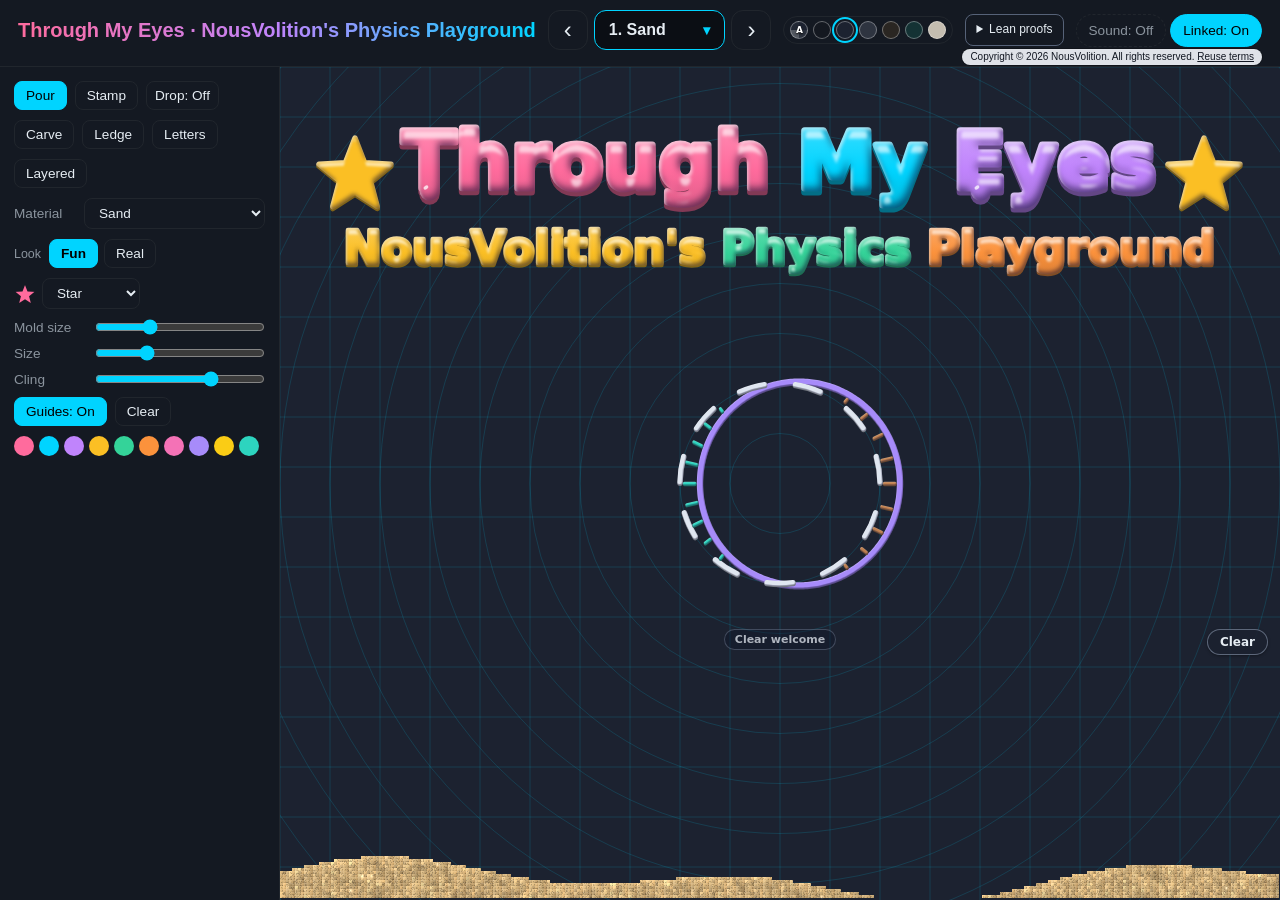
==== commit 1f8f7f37: "Add 208 to the Leech Layers picker" ====
--- a/index.html
+++ b/index.html
@@ -12647,7 +12647,7 @@
     <b>Leech lattice symmetries.</b> For the Leech lattice with the origin fixed, the full symmetry group has order 8,315,553,613,086,720,000, with explicit generators, proved in Lean. <a href="https://github.com/NousVolition/discrete-gap-inequalities-lean/blob/a0498c80c24b1e14925e25233afc93b235429e7b/ConwayOrder.lean#L29" target="_blank" rel="noopener noreferrer">Group order ↗</a><br>
     <a href="https://github.com/NousVolition/discrete-gap-inequalities-lean/blob/a0498c80c24b1e14925e25233afc93b235429e7b/MathieuGroup.lean#L52" target="_blank" rel="noopener noreferrer">Golay code reorderings</a> · <a href="https://github.com/NousVolition/discrete-gap-inequalities-lean/blob/a0498c80c24b1e14925e25233afc93b235429e7b/MathieuGroup.lean#L147" target="_blank" rel="noopener noreferrer">Reordering group of size 244,823,040</a> · <a href="https://github.com/NousVolition/discrete-gap-inequalities-lean/blob/a0498c80c24b1e14925e25233afc93b235429e7b/LeechSextet.lean#L135" target="_blank" rel="noopener noreferrer">An involution moving a standard axis</a>.<br>
     In the proof’s integer coordinates, the generators take the first axis to <a href="https://github.com/NousVolition/discrete-gap-inequalities-lean/blob/a0498c80c24b1e14925e25233afc93b235429e7b/ConwayTransitivity.lean#L108" target="_blank" rel="noopener noreferrer">every lattice vector of squared length 64</a>. <a href="https://github.com/NousVolition/discrete-gap-inequalities-lean/blob/a0498c80c24b1e14925e25233afc93b235429e7b/ConwayGenerators.lean#L21" target="_blank" rel="noopener noreferrer">Generators for the full group</a>.<br>
-    <a href="https://github.com/NousVolition/discrete-gap-inequalities-lean/blob/a0498c80c24b1e14925e25233afc93b235429e7b/docs/leech-symmetry-order.md" target="_blank" rel="noopener noreferrer">Proof walkthrough</a> · <a href="https://github.com/NousVolition/discrete-gap-inequalities-lean/blob/9740c12b8ff3da882b1897a0b573a534ec55935d/docs/axioms-2026-11-21-norm192-dot-layers.txt" target="_blank" rel="noopener noreferrer">Merged audit · 1168 declarations</a>.<br>
+    <a href="https://github.com/NousVolition/discrete-gap-inequalities-lean/blob/a0498c80c24b1e14925e25233afc93b235429e7b/docs/leech-symmetry-order.md" target="_blank" rel="noopener noreferrer">Proof walkthrough</a> · <a href="https://github.com/NousVolition/discrete-gap-inequalities-lean/blob/d1164ccb8422b922cc0fb03536b9118fbe4b2745/docs/axioms-2026-11-21-norm208-dot-layers.txt" target="_blank" rel="noopener noreferrer">Axiom audit · 1171 declarations</a>.<br>
     There are <a href="https://github.com/NousVolition/discrete-gap-inequalities-lean/blob/9a05fcf6e1dd83a4115804ea86ddcb45cf6f0f00/LeechCoordinateFrames.lean#L129" target="_blank" rel="noopener noreferrer">8,292,375 coordinate frames</a>. Each is an unordered set of 48 lattice vectors of squared length 64. Any two differ by twice a lattice vector. <a href="https://github.com/NousVolition/discrete-gap-inequalities-lean/blob/9a05fcf6e1dd83a4115804ea86ddcb45cf6f0f00/LeechCoordinateFrames.lean#L16" target="_blank" rel="noopener noreferrer">Frame definition</a> · <a href="https://github.com/NousVolition/discrete-gap-inequalities-lean/blob/9a05fcf6e1dd83a4115804ea86ddcb45cf6f0f00/LeechCoordinateFrames.lean#L86" target="_blank" rel="noopener noreferrer">Why every frame is counted</a>. Every vector of squared length 64 belongs to <a href="https://github.com/NousVolition/discrete-gap-inequalities-lean/blob/3188e216102390669b64427d43577c573261e657/LeechCoordinateFrames.lean#L140" target="_blank" rel="noopener noreferrer">one coordinate frame</a>. That gives <a href="https://github.com/NousVolition/discrete-gap-inequalities-lean/blob/3188e216102390669b64427d43577c573261e657/LeechCoordinateFrames.lean#L151" target="_blank" rel="noopener noreferrer">398,034,000 vectors</a> (8,292,375 × 48), counting both signs. They form <a href="https://github.com/NousVolition/discrete-gap-inequalities-lean/blob/f5a4018b1e0cf675a902f13a666ba0a79271d471/LeechShellPairs.lean#L19" target="_blank" rel="noopener noreferrer">199,017,000 opposite pairs</a>.<br>
     There are <a href="https://github.com/NousVolition/discrete-gap-inequalities-lean/blob/fa2721c46268f3768f1d44e1b2e5b6074f37145d/LeechNorm48.lean#L171" target="_blank" rel="noopener noreferrer">16,773,120 vectors</a> of squared length 48. Pairing each vector with its negative gives <a href="https://github.com/NousVolition/discrete-gap-inequalities-lean/blob/f5a4018b1e0cf675a902f13a666ba0a79271d471/LeechNorm48Pairs.lean#L25" target="_blank" rel="noopener noreferrer">8,386,560 pairs</a>. In the usual normalization, the squared length is 6. <a href="https://github.com/NousVolition/discrete-gap-inequalities-lean/blob/f5a4018b1e0cf675a902f13a666ba0a79271d471/docs/leech-symmetry.md#vectors-of-squared-length-48" target="_blank" rel="noopener noreferrer">How the Golay count works</a>.<br>
     At squared length 80, the <a href="https://github.com/NousVolition/discrete-gap-inequalities-lean/blob/7c0ffef39dc742f86fbe739e4ea8d5479c5c5d65/LeechNorm80.lean#L88" target="_blank" rel="noopener noreferrer">4,629,381,120 vectors</a> form <a href="https://github.com/NousVolition/discrete-gap-inequalities-lean/blob/7c0ffef39dc742f86fbe739e4ea8d5479c5c5d65/LeechNorm80.lean#L109" target="_blank" rel="noopener noreferrer">2,314,690,560 opposite pairs</a>. This is squared length 10 in the usual scale.<br>
@@ -16272,7 +16272,10 @@
     <li><b>Assembly checks in Lean:</b> the seven joints match the simple-root matrix and connect all eight pieces. Distinct attachment caps are disjoint. Exchanging the two disk factors twice returns the starting point, and the two zero sections meet at the chart center. <a href="docs/verification/tab30-plumbing-assembly.txt" target="_blank" rel="noopener">Verification record</a> · <a href="https://github.com/NousVolition/sparkle-sand-playground/blob/main/tests/lean/Tab30PlumbingAssembly.lean" target="_blank" rel="noopener">Assembly proof</a>.</li>
     <li><b>Fixed reference labels:</b> the header counts, code minimum distance and preset determinant labels. Independent checks verify these facts; the labels themselves do not recalculate them.</li>
     <li><b>Independent exact checks:</b> all 16 codewords, all 256 root selections (including the empty set), the partition of 128 half-integer roots, and the 240-root graph. The rounded determinant agreed with rational arithmetic in every selectable case. See the <a href="docs/e8-inspector-check.json" target="_blank" rel="noopener">saved check record</a> and <a href="https://github.com/NousVolition/sparkle-sand-playground/blob/main/tests/tab30-exact.py" target="_blank" rel="noopener">reproducible check</a>.</li>
-    <li><b>Proved in Lean:</b> <a href="https://github.com/NousVolition/discrete-gap-inequalities-lean/blob/f0e7c291733f50a950f40cfc786c945b8cf06b99/E8PlumbingBridge.lean#L79" target="_blank" rel="noopener">E8PlumbingBridge.E8_det</a> states <code>E8_matrix.det = 1</code> for one fixed integer matrix. It has no variable hypotheses. The tab’s full Gram matrix is the negative of that matrix after renumbering; all 64 entries were checked externally. That bridge is not a new Lean proof. The <a href="https://github.com/NousVolition/discrete-gap-inequalities-lean/blob/f0e7c291733f50a950f40cfc786c945b8cf06b99/E8PlumbingBridge.lean#L188" target="_blank" rel="noopener">112 + 128 = 240 theorem</a> proves the two finite counts, not the browser implementation or its topology text.</li>
+    <li><b>Simple roots in Lean.</b> For the eight rational vectors defined in E8Tab30Bridge, all 64 Gram entries equal the entries of the E₈ plumbing matrix after relabeling and changing sign. The full Gram determinant is 1. <a href="https://github.com/NousVolition/discrete-gap-inequalities-lean/blob/0b44d6896c646b64c58141d2b8d6ebc0f0f41e10/E8Tab30Bridge.lean#L44" target="_blank" rel="noopener">Gram entry proof</a> · <a href="https://github.com/NousVolition/discrete-gap-inequalities-lean/blob/0b44d6896c646b64c58141d2b8d6ebc0f0f41e10/E8Tab30Bridge.lean#L67" target="_blank" rel="noopener">Determinant proof</a>.</li>
+    <li><b>Hamming code in Lean.</b> The eight choices for each of the 16 codewords give 128 distinct vectors. These are exactly the vectors with coordinates ±½ and an even number of minus signs. Adding the 112 integer patterns gives 240. <a href="https://github.com/NousVolition/discrete-gap-inequalities-lean/blob/0b44d6896c646b64c58141d2b8d6ebc0f0f41e10/HammingCode.lean#L158" target="_blank" rel="noopener">128-vector count</a> · <a href="https://github.com/NousVolition/discrete-gap-inequalities-lean/blob/0b44d6896c646b64c58141d2b8d6ebc0f0f41e10/HammingCode.lean#L172" target="_blank" rel="noopener">Even-parity proof</a> · <a href="https://github.com/NousVolition/discrete-gap-inequalities-lean/blob/0b44d6896c646b64c58141d2b8d6ebc0f0f41e10/E8PlumbingBridge.lean#L212" target="_blank" rel="noopener">112 + 128 count</a>.</li>
+    <li><b>Verification records (OLD IN THE PROJECT).</b> The merged revision passed its build and the axiom audit of 1,165 declarations, including the five Tab 30 statements. <a href="https://github.com/NousVolition/discrete-gap-inequalities-lean/blob/0b44d6896c646b64c58141d2b8d6ebc0f0f41e10/docs/three-e8-verification-2026-11-21-e8-wirtinger-integration.json" target="_blank" rel="noopener">Saved verification record</a> · <a href="https://github.com/NousVolition/discrete-gap-inequalities-lean/blob/0b44d6896c646b64c58141d2b8d6ebc0f0f41e10/docs/axioms-2026-11-21-e8-wirtinger-integration.txt" target="_blank" rel="noopener">Full axiom transcript</a> · <a href="https://github.com/NousVolition/discrete-gap-inequalities-lean/actions/runs/44885643672" target="_blank" rel="noopener">Successful merged-main build</a>.</li>
+    <li><b>Page-source comparison.</b> The <a href="docs/lean-coverage-check.json" target="_blank" rel="noopener">saved comparison of the page arrays</a> is an external file check, not a Lean proof of the web page. Browser execution, drawings and topology are outside the matrix proof.</li>
   </ul>
   <p>A subset of these independent simple roots has a positive Gram determinant. Determinant zero cannot occur with the current toggles; the empty selection uses det(0×0) = 1.</p>
 </details>
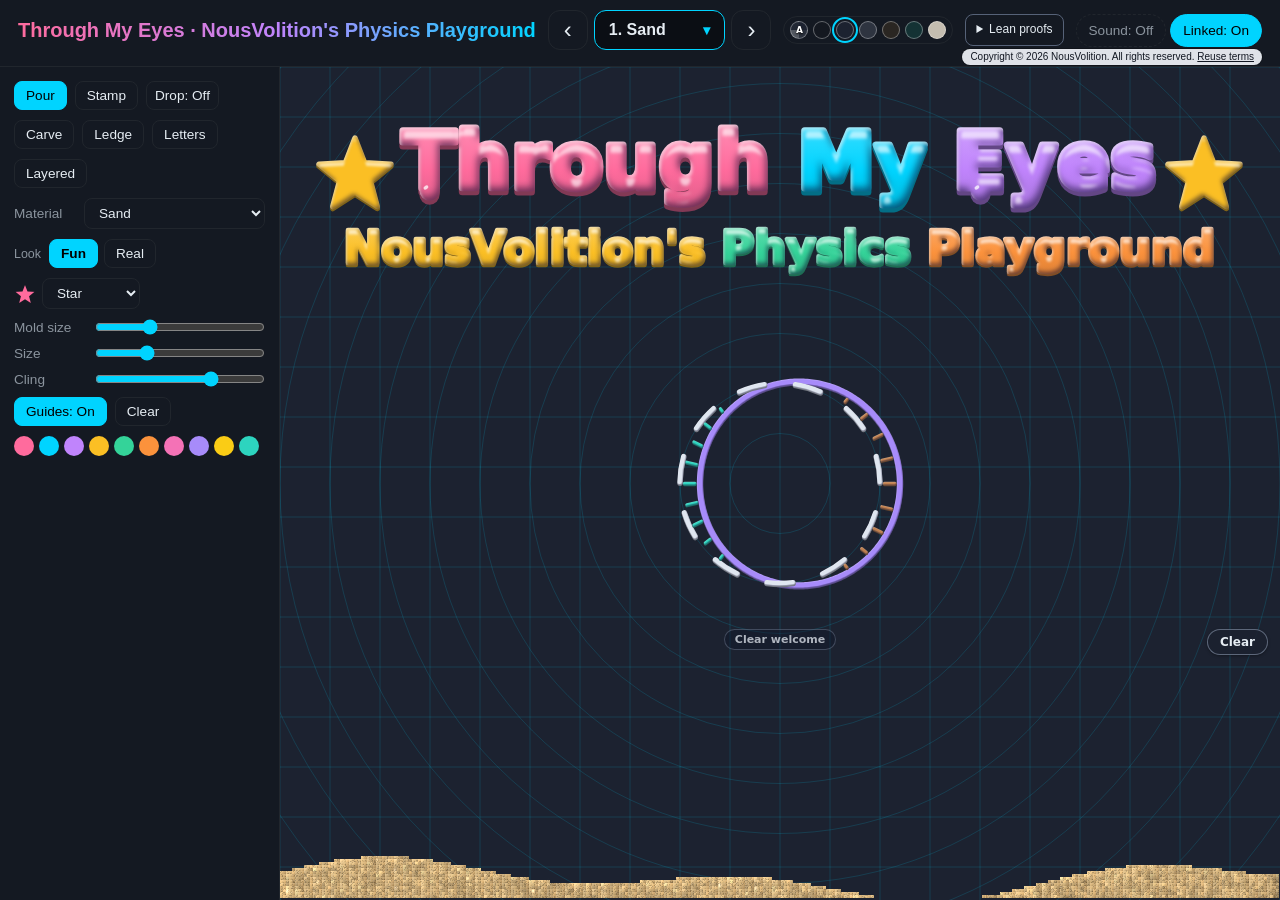
==== commit 8cc0601e: "Link Tab 30 to merged Lean proofs and verification records Pin the simple-root and Hamming-code proo" ====
--- a/index.html
+++ b/index.html
@@ -12647,7 +12647,7 @@
     <b>Leech lattice symmetries.</b> For the Leech lattice with the origin fixed, the full symmetry group has order 8,315,553,613,086,720,000, with explicit generators, proved in Lean. <a href="https://github.com/NousVolition/discrete-gap-inequalities-lean/blob/a0498c80c24b1e14925e25233afc93b235429e7b/ConwayOrder.lean#L29" target="_blank" rel="noopener noreferrer">Group order ↗</a><br>
     <a href="https://github.com/NousVolition/discrete-gap-inequalities-lean/blob/a0498c80c24b1e14925e25233afc93b235429e7b/MathieuGroup.lean#L52" target="_blank" rel="noopener noreferrer">Golay code reorderings</a> · <a href="https://github.com/NousVolition/discrete-gap-inequalities-lean/blob/a0498c80c24b1e14925e25233afc93b235429e7b/MathieuGroup.lean#L147" target="_blank" rel="noopener noreferrer">Reordering group of size 244,823,040</a> · <a href="https://github.com/NousVolition/discrete-gap-inequalities-lean/blob/a0498c80c24b1e14925e25233afc93b235429e7b/LeechSextet.lean#L135" target="_blank" rel="noopener noreferrer">An involution moving a standard axis</a>.<br>
     In the proof’s integer coordinates, the generators take the first axis to <a href="https://github.com/NousVolition/discrete-gap-inequalities-lean/blob/a0498c80c24b1e14925e25233afc93b235429e7b/ConwayTransitivity.lean#L108" target="_blank" rel="noopener noreferrer">every lattice vector of squared length 64</a>. <a href="https://github.com/NousVolition/discrete-gap-inequalities-lean/blob/a0498c80c24b1e14925e25233afc93b235429e7b/ConwayGenerators.lean#L21" target="_blank" rel="noopener noreferrer">Generators for the full group</a>.<br>
-    <a href="https://github.com/NousVolition/discrete-gap-inequalities-lean/blob/a0498c80c24b1e14925e25233afc93b235429e7b/docs/leech-symmetry-order.md" target="_blank" rel="noopener noreferrer">Proof walkthrough</a> · <a href="https://github.com/NousVolition/discrete-gap-inequalities-lean/blob/d1164ccb8422b922cc0fb03536b9118fbe4b2745/docs/axioms-2026-11-21-norm208-dot-layers.txt" target="_blank" rel="noopener noreferrer">Axiom audit · 1171 declarations</a>.<br>
+    <a href="https://github.com/NousVolition/discrete-gap-inequalities-lean/blob/a0498c80c24b1e14925e25233afc93b235429e7b/docs/leech-symmetry-order.md" target="_blank" rel="noopener noreferrer">Proof walkthrough</a> · <a href="https://github.com/NousVolition/discrete-gap-inequalities-lean/blob/9740c12b8ff3da882b1897a0b573a534ec55935d/docs/axioms-2026-11-21-norm192-dot-layers.txt" target="_blank" rel="noopener noreferrer">Merged audit · 1168 declarations</a>.<br>
     There are <a href="https://github.com/NousVolition/discrete-gap-inequalities-lean/blob/9a05fcf6e1dd83a4115804ea86ddcb45cf6f0f00/LeechCoordinateFrames.lean#L129" target="_blank" rel="noopener noreferrer">8,292,375 coordinate frames</a>. Each is an unordered set of 48 lattice vectors of squared length 64. Any two differ by twice a lattice vector. <a href="https://github.com/NousVolition/discrete-gap-inequalities-lean/blob/9a05fcf6e1dd83a4115804ea86ddcb45cf6f0f00/LeechCoordinateFrames.lean#L16" target="_blank" rel="noopener noreferrer">Frame definition</a> · <a href="https://github.com/NousVolition/discrete-gap-inequalities-lean/blob/9a05fcf6e1dd83a4115804ea86ddcb45cf6f0f00/LeechCoordinateFrames.lean#L86" target="_blank" rel="noopener noreferrer">Why every frame is counted</a>. Every vector of squared length 64 belongs to <a href="https://github.com/NousVolition/discrete-gap-inequalities-lean/blob/3188e216102390669b64427d43577c573261e657/LeechCoordinateFrames.lean#L140" target="_blank" rel="noopener noreferrer">one coordinate frame</a>. That gives <a href="https://github.com/NousVolition/discrete-gap-inequalities-lean/blob/3188e216102390669b64427d43577c573261e657/LeechCoordinateFrames.lean#L151" target="_blank" rel="noopener noreferrer">398,034,000 vectors</a> (8,292,375 × 48), counting both signs. They form <a href="https://github.com/NousVolition/discrete-gap-inequalities-lean/blob/f5a4018b1e0cf675a902f13a666ba0a79271d471/LeechShellPairs.lean#L19" target="_blank" rel="noopener noreferrer">199,017,000 opposite pairs</a>.<br>
     There are <a href="https://github.com/NousVolition/discrete-gap-inequalities-lean/blob/fa2721c46268f3768f1d44e1b2e5b6074f37145d/LeechNorm48.lean#L171" target="_blank" rel="noopener noreferrer">16,773,120 vectors</a> of squared length 48. Pairing each vector with its negative gives <a href="https://github.com/NousVolition/discrete-gap-inequalities-lean/blob/f5a4018b1e0cf675a902f13a666ba0a79271d471/LeechNorm48Pairs.lean#L25" target="_blank" rel="noopener noreferrer">8,386,560 pairs</a>. In the usual normalization, the squared length is 6. <a href="https://github.com/NousVolition/discrete-gap-inequalities-lean/blob/f5a4018b1e0cf675a902f13a666ba0a79271d471/docs/leech-symmetry.md#vectors-of-squared-length-48" target="_blank" rel="noopener noreferrer">How the Golay count works</a>.<br>
     At squared length 80, the <a href="https://github.com/NousVolition/discrete-gap-inequalities-lean/blob/7c0ffef39dc742f86fbe739e4ea8d5479c5c5d65/LeechNorm80.lean#L88" target="_blank" rel="noopener noreferrer">4,629,381,120 vectors</a> form <a href="https://github.com/NousVolition/discrete-gap-inequalities-lean/blob/7c0ffef39dc742f86fbe739e4ea8d5479c5c5d65/LeechNorm80.lean#L109" target="_blank" rel="noopener noreferrer">2,314,690,560 opposite pairs</a>. This is squared length 10 in the usual scale.<br>
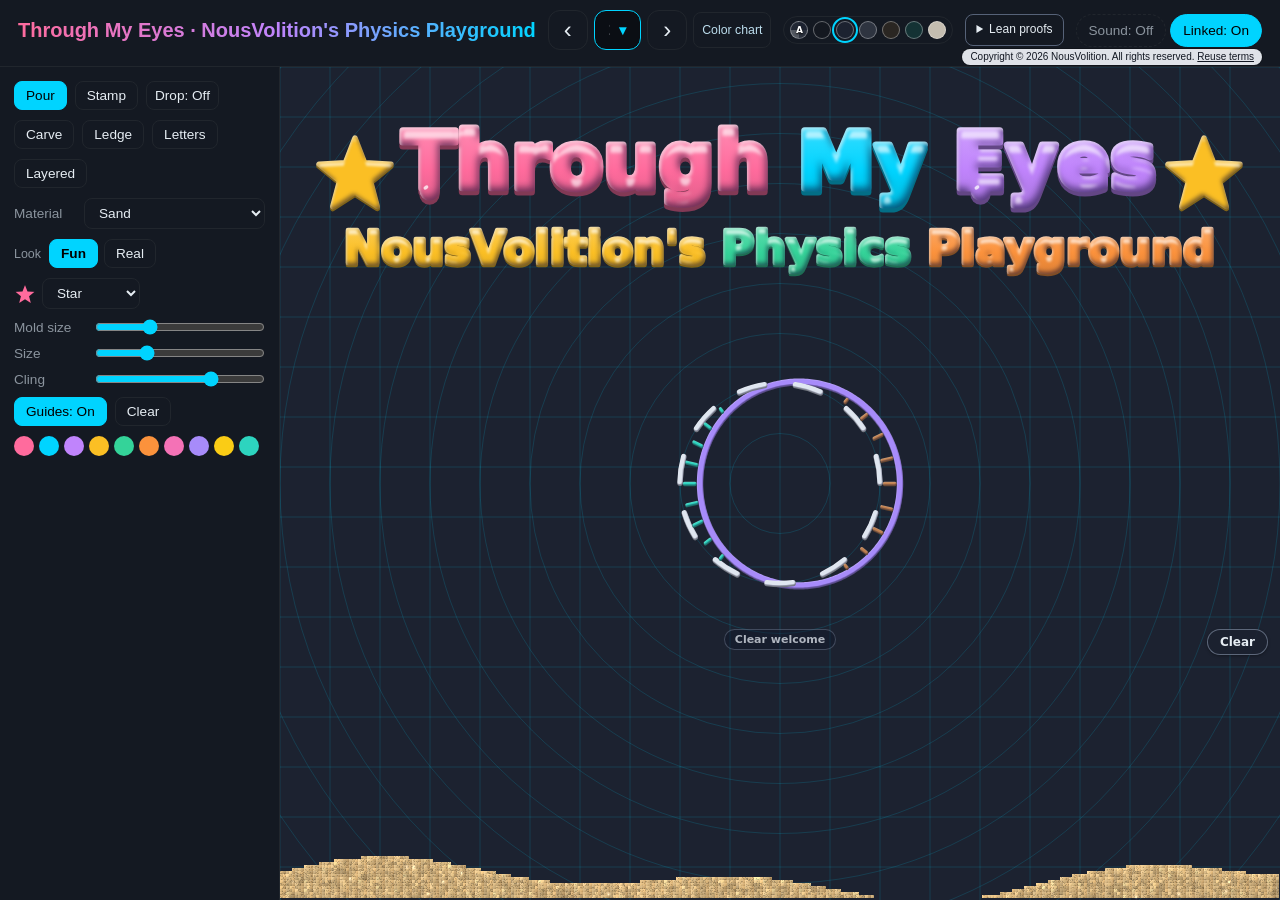
==== commit 6110e994: "Add per-tab color charts and measured motion notes to the playground" ====
--- a/index.html
+++ b/index.html
@@ -337,6 +337,10 @@
   .pn-caret { flex: none; color: var(--accent); font-size: 0.9rem; }
   .pn-arrow { flex: none; width: 40px; height: 40px; border-radius: 12px; border: 1px solid var(--border); background: transparent; color: var(--text, #e6e6f0); font-size: 1.5rem; line-height: 1; cursor: pointer; }
   .pn-arrow:hover { background: var(--accent); color: #000; border-color: var(--accent); }
+  #color-motion-guide { flex: none; display: inline-flex; align-items: center; min-height: 36px; padding: 4px 8px; border: 1px solid var(--border); border-radius: 8px; background: #141922; color: #bcdded; font-size: .77rem; text-decoration: none; white-space: nowrap; }
+  #color-motion-guide:hover { text-decoration: underline; }
+  #color-motion-guide:focus-visible { outline: 2px solid var(--accent); outline-offset: 2px; }
+  @media (max-width: 700px) { #color-motion-guide { display: grid; place-content: center; min-height: 44px; width: 46px; padding: 2px; white-space: normal; text-align: center; line-height: 1.12; } }
   .pn-list { position: absolute; z-index: 1000; top: calc(100% + 6px); left: 0; right: 0; min-width: 300px; max-height: calc(100vh - 90px); overflow-y: auto; overscroll-behavior: contain; background: #10141e; border: 1px solid var(--border); border-radius: 12px; box-shadow: 0 12px 40px rgba(0,0,0,0.6); padding: 6px; }
   .pn-list[hidden] { display: none; }
   .pn-full, .pn-heavy-head, .pn-opt[hidden], .pn-group[hidden] { display: none; }
@@ -477,6 +481,7 @@
       <div class="pn-list" id="playList" role="listbox" aria-label="Playgrounds" tabindex="-1" hidden></div>
     </div>
     <button class="pn-arrow" id="playNext" title="Next playground" aria-label="Next playground">&#8250;</button>
+    <a id="color-motion-guide" href="guides/Playground-colors-and-jitter.html#sand" target="_blank" rel="noopener">Color chart</a>
   </nav>
   <div class="bg-pick" id="bgPick">
     <button type="button" class="bg-pick-btn" id="bgPickBtn" aria-haspopup="true" aria-expanded="false" aria-controls="bgSwatches" title="Background color"><span class="bg-dot"></span></button>
@@ -15834,7 +15839,6 @@
 <meta charset="UTF-8">
 <meta name="viewport" content="width=device-width, initial-scale=1.0">
 <title>E₈ roots and the [8,4,4] Hamming code</title>
-<link rel="stylesheet" href="e8-plumbing.css">
 <style>
   :root {
     --bg: #0b0e14;
@@ -16100,7 +16104,7 @@
 <header>
   <div>
     <h1>E₈ roots and the [8,4,4] Hamming code</h1>
-    <div class="sub">Explore 240 root vectors and their neighbor graph. <a class="pl-jump" href="#plumbing">Assemble the plumbing ↓</a></div>
+    <div class="sub">Explore 240 root vectors, their inner-product matrix, and their neighbor graph.</div>
   </div>
   <div class="controls-bar">
     <label>Brightness <input type="range" id="dimmer" min="45" max="100" value="95" style="vertical-align:middle;width:80px;"></label>
@@ -16222,60 +16226,13 @@
   </div>
 </div>
 
-<section class="card plumbing" id="plumbing" aria-labelledby="pl-title">
-  <div class="pl-heading">
-    <h2 id="pl-title">4. Assemble the E₈ plumbing</h2>
-    <output id="pl-progress" aria-live="polite"></output>
-  </div>
-  <p class="pl-intro">Each circle represents a tangent disk bundle over S⁴. Choose a joint and glue its two pieces. The root toggles in panel 2 choose which pieces take part.</p>
-  <div class="pl-layout">
-    <div class="pl-assembly">
-      <canvas id="pl-tree" aria-label="Plumbing tree. Choose a joint using the selector below."></canvas>
-      <div class="pl-legend"><span class="pl-dashed">Open joint</span><span class="pl-solid">Glued</span><span class="pl-ring">Selected</span></div>
-      <div class="pl-actions">
-        <label>Joint <select id="pl-joint"></select></label>
-        <button type="button" class="btn-sm pl-primary" id="pl-glue">Glue this joint</button>
-        <button type="button" class="btn-sm" id="pl-reset">Start over</button>
-      </div>
-    </div>
-    <div class="pl-inspector">
-      <div class="pl-subheading"><h3>Across the joint</h3><span id="pl-state"></span></div>
-      <p id="pl-empty" hidden>Choose two connected simple roots in panel 2 to inspect a joint.</p>
-      <div id="pl-detail">
-        <div class="pl-patches">
-          <div class="pl-patch"><strong id="pl-left-name"></strong><canvas id="pl-left" aria-label="Selected coordinate in the first local chart"></canvas><div id="pl-left-vectors"></div></div>
-          <span class="pl-exchange" aria-hidden="true">⇄</span>
-          <div class="pl-patch"><strong id="pl-right-name"></strong><canvas id="pl-right" aria-label="Selected coordinate in the second local chart"></canvas><div id="pl-right-vectors"></div></div>
-        </div>
-        <p id="pl-relation" aria-live="polite"></p>
-        <div class="pl-coordinate-controls">
-          <label>Coordinate <select id="pl-axis"><option>1</option><option>2</option><option>3</option><option>4</option></select></label>
-          <label>Base <input type="range" id="pl-base" step="any"></label>
-          <label>Fiber <input type="range" id="pl-fiber" step="any"></label>
-          <button type="button" class="btn-sm" id="pl-zero">Show center</button>
-        </div>
-        <details class="pl-math"><summary>Coordinates on the two bundles</summary>
-          <p>Each point has a base position x on the unit sphere in ℝ⁵ and a tangent vector v of length at most one. Each joint gets its own base disk. The chart pictures show one of the four coordinate pairs.</p>
-          <pre id="pl-ambient"></pre>
-        </details>
-      </div>
-    </div>
-  </div>
-  <p class="pl-foot">Each join identifies two copies of D⁴ × D⁴ by exchanging base and fiber. The tree uses the eight simple roots and their −1 inner products. A choice of alternating zero-section orientations gives the sign convention in panel 2. <a href="https://sites.math.northwestern.edu/jnf960/classes/mflds/23plumbing.pdf" target="_blank" rel="noopener">Plumbing construction ↗</a> · <a href="docs/verification/tab30-plumbing-assembly.txt" target="_blank" rel="noopener">Nine Lean checks ↗</a> · <a href="https://github.com/NousVolition/sparkle-sand-playground/blob/main/tests/lean/Tab30PlumbingAssembly.lean" target="_blank" rel="noopener">Lean source ↗</a></p>
-</section>
-
 <details class="card evidence-note" id="computation-proof-note">
   <summary>What is computed, checked, and proved?</summary>
   <ul>
     <li><b>Computed here:</b> the selected codeword and weight, root list, inner products, selected-root determinant, neighbor lists and drawing. The determinant uses floating-point Gaussian elimination and rounds to an integer. The Coxeter-plane basis is a numerical approximation.</li>
-    <li><b>Plumbing workbench:</b> panel 4 computes the paired local charts in the tangent disk bundles and identifies their points at each selected joint. The drawing schematizes the pieces.</li>
-    <li><b>Assembly checks in Lean:</b> the seven joints match the simple-root matrix and connect all eight pieces. Distinct attachment caps are disjoint. Exchanging the two disk factors twice returns the starting point, and the two zero sections meet at the chart center. <a href="docs/verification/tab30-plumbing-assembly.txt" target="_blank" rel="noopener">Verification record</a> · <a href="https://github.com/NousVolition/sparkle-sand-playground/blob/main/tests/lean/Tab30PlumbingAssembly.lean" target="_blank" rel="noopener">Assembly proof</a>.</li>
     <li><b>Fixed reference labels:</b> the header counts, code minimum distance and preset determinant labels. Independent checks verify these facts; the labels themselves do not recalculate them.</li>
     <li><b>Independent exact checks:</b> all 16 codewords, all 256 root selections (including the empty set), the partition of 128 half-integer roots, and the 240-root graph. The rounded determinant agreed with rational arithmetic in every selectable case. See the <a href="docs/e8-inspector-check.json" target="_blank" rel="noopener">saved check record</a> and <a href="https://github.com/NousVolition/sparkle-sand-playground/blob/main/tests/tab30-exact.py" target="_blank" rel="noopener">reproducible check</a>.</li>
-    <li><b>Simple roots in Lean.</b> For the eight rational vectors defined in E8Tab30Bridge, all 64 Gram entries equal the entries of the E₈ plumbing matrix after relabeling and changing sign. The full Gram determinant is 1. <a href="https://github.com/NousVolition/discrete-gap-inequalities-lean/blob/0b44d6896c646b64c58141d2b8d6ebc0f0f41e10/E8Tab30Bridge.lean#L44" target="_blank" rel="noopener">Gram entry proof</a> · <a href="https://github.com/NousVolition/discrete-gap-inequalities-lean/blob/0b44d6896c646b64c58141d2b8d6ebc0f0f41e10/E8Tab30Bridge.lean#L67" target="_blank" rel="noopener">Determinant proof</a>.</li>
-    <li><b>Hamming code in Lean.</b> The eight choices for each of the 16 codewords give 128 distinct vectors. These are exactly the vectors with coordinates ±½ and an even number of minus signs. Adding the 112 integer patterns gives 240. <a href="https://github.com/NousVolition/discrete-gap-inequalities-lean/blob/0b44d6896c646b64c58141d2b8d6ebc0f0f41e10/HammingCode.lean#L158" target="_blank" rel="noopener">128-vector count</a> · <a href="https://github.com/NousVolition/discrete-gap-inequalities-lean/blob/0b44d6896c646b64c58141d2b8d6ebc0f0f41e10/HammingCode.lean#L172" target="_blank" rel="noopener">Even-parity proof</a> · <a href="https://github.com/NousVolition/discrete-gap-inequalities-lean/blob/0b44d6896c646b64c58141d2b8d6ebc0f0f41e10/E8PlumbingBridge.lean#L212" target="_blank" rel="noopener">112 + 128 count</a>.</li>
-    <li><b>Verification records (OLD IN THE PROJECT).</b> The merged revision passed its build and the axiom audit of 1,165 declarations, including the five Tab 30 statements. <a href="https://github.com/NousVolition/discrete-gap-inequalities-lean/blob/0b44d6896c646b64c58141d2b8d6ebc0f0f41e10/docs/three-e8-verification-2026-11-21-e8-wirtinger-integration.json" target="_blank" rel="noopener">Saved verification record</a> · <a href="https://github.com/NousVolition/discrete-gap-inequalities-lean/blob/0b44d6896c646b64c58141d2b8d6ebc0f0f41e10/docs/axioms-2026-11-21-e8-wirtinger-integration.txt" target="_blank" rel="noopener">Full axiom transcript</a> · <a href="https://github.com/NousVolition/discrete-gap-inequalities-lean/actions/runs/44885643672" target="_blank" rel="noopener">Successful merged-main build</a>.</li>
-    <li><b>Page-source comparison.</b> The <a href="docs/lean-coverage-check.json" target="_blank" rel="noopener">saved comparison of the page arrays</a> is an external file check, not a Lean proof of the web page. Browser execution, drawings and topology are outside the matrix proof.</li>
+    <li><b>Proved in Lean:</b> <a href="https://github.com/NousVolition/discrete-gap-inequalities-lean/blob/f0e7c291733f50a950f40cfc786c945b8cf06b99/E8PlumbingBridge.lean#L79" target="_blank" rel="noopener">E8PlumbingBridge.E8_det</a> states <code>E8_matrix.det = 1</code> for one fixed integer matrix. It has no variable hypotheses. The tab’s full Gram matrix is the negative of that matrix after renumbering; all 64 entries were checked externally. That bridge is not a new Lean proof. The <a href="https://github.com/NousVolition/discrete-gap-inequalities-lean/blob/f0e7c291733f50a950f40cfc786c945b8cf06b99/E8PlumbingBridge.lean#L188" target="_blank" rel="noopener">112 + 128 = 240 theorem</a> proves the two finite counts, not the browser implementation or its topology text.</li>
   </ul>
   <p>A subset of these independent simple roots has a positive Gram determinant. Determinant zero cannot occur with the current toggles; the empty selection uses det(0×0) = 1.</p>
 </details>
@@ -16284,10 +16241,9 @@
   <summary>Mathematical background: plumbing and exotic spheres</summary>
   <p>For the standard eight-dimensional E₈ plumbing of tangent disk bundles over S⁴, the construction supplies the connectivity and intersection-form hypotheses. Its unimodular form gives a homology-sphere boundary. The generalized Poincaré theorem identifies the boundary topologically with S⁷; additional smooth invariants and Kervaire–Milnor theory show that it is exotic and generates Θ₇ ≅ ℤ/28ℤ. See <a href="https://sites.math.northwestern.edu/jnf960/classes/mflds/23plumbing.pdf" target="_blank" rel="noopener">the plumbing construction and topology argument</a>.</p>
   <p>For the corresponding standard eight-dimensional D₇, E₇ and A₇ plumbings, the boundary groups H₃ are ℤ/4ℤ, ℤ/2ℤ and ℤ/8ℤ. These descriptions use the construction’s homology sequence and the intersection matrix’s Smith normal form; the determinant alone gives only the finite group’s order.</p>
-  <p>Panel 4 models the disk bundles and their local gluing maps. Boundary homology and the smooth classification of the rounded boundary come from the cited topology results. The formal statement of <code>E8_det</code> establishes the determinant of the specified integer matrix.</p>
+  <p>These are background results about specified manifolds. This page does not construct those manifolds or compute their homology or smooth invariants. The exotic-sphere claim is <b>not a direct consequence</b> of <code>E8_det</code> alone, and comments surrounding a Lean theorem are not part of its formal statement.</p>
 </details>
 
-<script src="e8-plumbing.js"></script>
 <script>
 (function() {
   // 1. EXACT [8,4,4] EXTENDED HAMMING GENERATOR MATRIX [I_4 | P]
@@ -16320,8 +16276,6 @@
     for (let i = 0; i < 8; i++) s += a[i] * b[i];
     return s;
   }
-
-  const plumbing = E8Plumbing.mount(SIMPLE_ROOTS, dot8);
 
   function vecEq(a, b) {
     for (let i = 0; i < 8; i++) if (Math.abs(a[i] - b[i]) > 1e-6) return false;
@@ -16577,7 +16531,6 @@
     subDet.textContent = d === 1 ? '1 (Unimodular)' : `${d} (Non-Unimodular)`;
     subDet.style.color = d === 1 ? 'var(--green)' : 'var(--red)';
 
-    plumbing.setPieces(activeSimple);
     const key = activeSimple.map(b => (b ? '1' : '0')).join('');
     if (key === '11111111') {
       subName.textContent = 'E₈ (8 Simple Roots)';
@@ -16685,11 +16638,17 @@
       ctx.strokeStyle = 'rgba(52, 211, 153, 0.85)';
       ctx.lineWidth = 2.2;
       ctx.beginPath();
-      for (const joint of plumbing.joints) {
-        const idxI = roots.findIndex(r => r.simpleIdx === joint.a);
-        const idxJ = roots.findIndex(r => r.simpleIdx === joint.b);
-        ctx.moveTo(projected2D[idxI].sx, projected2D[idxI].sy);
-        ctx.lineTo(projected2D[idxJ].sx, projected2D[idxJ].sy);
+      for (let i = 0; i < 8; i++) {
+        if (!activeSimple[i]) continue;
+        const idxI = roots.findIndex(r => r.simpleIdx === i);
+        for (let j = i + 1; j < 8; j++) {
+          if (!activeSimple[j]) continue;
+          if (Math.round(dot8(SIMPLE_ROOTS[i], SIMPLE_ROOTS[j])) === -1) {
+            const idxJ = roots.findIndex(r => r.simpleIdx === j);
+            ctx.moveTo(projected2D[idxI].sx, projected2D[idxI].sy);
+            ctx.lineTo(projected2D[idxJ].sx, projected2D[idxJ].sy);
+          }
+        }
       }
       ctx.stroke();
     }
@@ -24127,7 +24086,7 @@
       name: 'Super Black Grain',
       also: '',
       blurb: 'Absorbs 99.965% of light, based on published measurements of Surrey NanoSystems\' super-black coating (<a href="https://www.vantablack.co.uk/our-story" target="_blank" rel="noopener">Surrey NanoSystems</a>). That is a reflectance of 0.035%, which encodes as sRGB #010101. The grains are drawn at that value, with a faint edge so they stay visible on this page\'s ground. The page shows a drawing based on that number, not the real material.',
-      lean: 'Once on the grid, a grain keeps its material and stays at or below its starting row. Lean also proves that each color channel is at most 17 out of 255.',
+      lean: 'Once on the grid, a grain keeps its material and stays at or below its starting row. Lean bounds the earlier color formula at 17 per channel. The current drawing uses RGB (1, 1, 1) inside a pile and RGB (50, 58, 74) on exposed edges.',
       leanHref: 'https://github.com/NousVolition/discrete-gap-inequalities-lean/blob/cb7c8ef9fb7153b01fcfbec3d78b736fcd95f72d/LightBounceAndCapture.lean#L238',
       leanLabel: 'Grain motion in Lean',
       colors: ['#010101'],
@@ -24462,6 +24421,12 @@
     #controls .mm-custom { width:28px; height:22px; border:0; padding:0; background:none; cursor:pointer; }
     #controls .mm-lean { width:100%; font-size:12px; line-height:1.4; opacity:0.9; }
     #controls .mm-lean a { color:#7dd3fc; }
+    #controls .mm-contrast { width:100%; font-size:13px; }
+    #controls .mm-contrast summary { cursor:pointer; }
+    #controls .mm-contrast label { display:block; margin-top:8px; }
+    #controls .mm-contrast select { max-width:100%; }
+    #controls .mm-contrast img { display:block; max-width:100%; height:auto; margin:8px 0; image-rendering:pixelated; }
+    #controls .mm-contrast p { margin:6px 0; }
     #controls .mm-blue { width:100%; display:flex; flex-wrap:wrap; align-items:center; gap:8px; }
     #controls .mm-blue input[type=range] { flex:1; min-width:120px; }
     #controls .mm-readout, #mmStage .mm-fluor {
@@ -25427,6 +25392,26 @@
       colsRow.title = 'This material keeps its real look, so the swatches are unused in Real';
     } else if (mat.key === 'ferro') {
       colsRow.title = 'Dyed ferrofluids, a real-world option';
+    }
+    if (mat.key === 'super-black-grain') {
+      const chart = document.createElement('details');
+      chart.className = 'mm-contrast';
+      chart.innerHTML = '<summary>Compare navy backgrounds</summary>' +
+        '<label>Chart background <select><option value="#283044" data-ratio="1.15:1">Lighter navy (#283044)</option>' +
+        '<option value="#1C2230" data-ratio="1.39:1">Welcome Navy (#1C2230)</option></select></label>' +
+        '<img src="guides/super-black-grain-pile.png" alt="A stair-stepped blue-gray edge around a nearly black grain pile." width="385" height="204">' +
+        '<p><output aria-live="polite"></output> The default Tab 34 canvas measures 1.65:1 at 50% blue light.</p>' +
+        '<a href="guides/welcome-navy-color-chart.pdf#page=6" target="_blank" rel="noopener">Open the full color chart (PDF, page 6)</a>';
+      const background = chart.querySelector('select');
+      const picture = chart.querySelector('img');
+      const ratio = chart.querySelector('output');
+      const updatePreview = () => {
+        picture.style.backgroundColor = background.value;
+        ratio.textContent = 'Outline contrast ' + background.selectedOptions[0].dataset.ratio + '.';
+      };
+      background.addEventListener('change', updatePreview);
+      updatePreview();
+      box.appendChild(chart);
     }
     const pats = addRow('Pattern');
     PATTERNS.forEach(p => {
@@ -26521,6 +26506,7 @@
   function current() { const a = document.querySelector('.tabs .tab.active'); return a ? a.dataset.mode : order[0]; }
   function sync() {
     const k = current(), b = byKey[faceOf(k)] || byKey[k];
+    document.getElementById('color-motion-guide').hash = k;
     cur.textContent = num(b) + '. ' + name(b);
     menuBtn.title = 'Choose a playground (now: ' + num(b) + '. ' + name(b) + ')';
     opts.forEach(o => o.setAttribute('aria-selected', o.dataset.pick === faceOf(k) ? 'true' : 'false'));
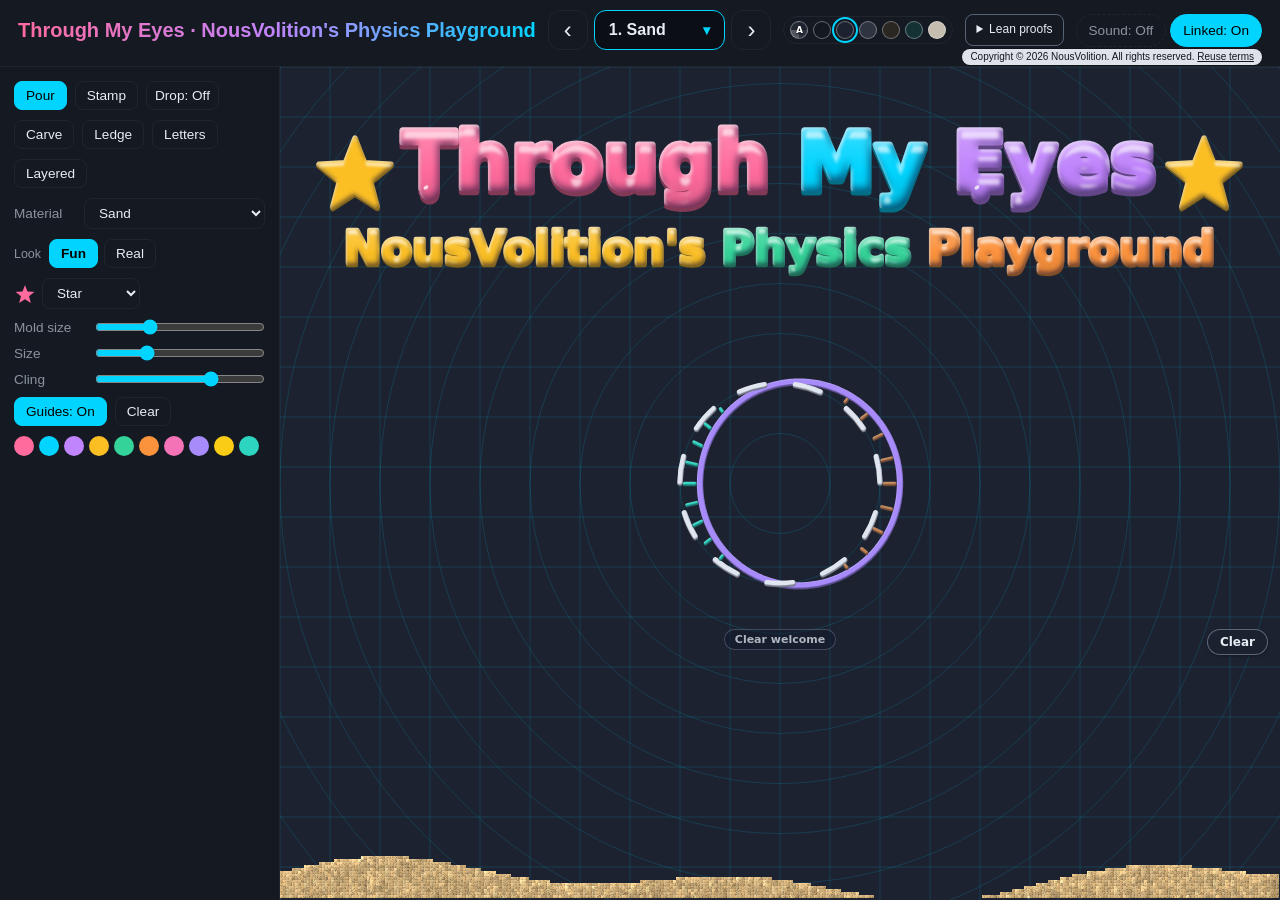
==== commit 8cb44847: "Add 208 to the Leech Layers picker (#34) Add 208 to the Leech Layers picker" ====
--- a/index.html
+++ b/index.html
@@ -337,10 +337,6 @@
   .pn-caret { flex: none; color: var(--accent); font-size: 0.9rem; }
   .pn-arrow { flex: none; width: 40px; height: 40px; border-radius: 12px; border: 1px solid var(--border); background: transparent; color: var(--text, #e6e6f0); font-size: 1.5rem; line-height: 1; cursor: pointer; }
   .pn-arrow:hover { background: var(--accent); color: #000; border-color: var(--accent); }
-  #color-motion-guide { flex: none; display: inline-flex; align-items: center; min-height: 36px; padding: 4px 8px; border: 1px solid var(--border); border-radius: 8px; background: #141922; color: #bcdded; font-size: .77rem; text-decoration: none; white-space: nowrap; }
-  #color-motion-guide:hover { text-decoration: underline; }
-  #color-motion-guide:focus-visible { outline: 2px solid var(--accent); outline-offset: 2px; }
-  @media (max-width: 700px) { #color-motion-guide { display: grid; place-content: center; min-height: 44px; width: 46px; padding: 2px; white-space: normal; text-align: center; line-height: 1.12; } }
   .pn-list { position: absolute; z-index: 1000; top: calc(100% + 6px); left: 0; right: 0; min-width: 300px; max-height: calc(100vh - 90px); overflow-y: auto; overscroll-behavior: contain; background: #10141e; border: 1px solid var(--border); border-radius: 12px; box-shadow: 0 12px 40px rgba(0,0,0,0.6); padding: 6px; }
   .pn-list[hidden] { display: none; }
   .pn-full, .pn-heavy-head, .pn-opt[hidden], .pn-group[hidden] { display: none; }
@@ -481,7 +477,6 @@
       <div class="pn-list" id="playList" role="listbox" aria-label="Playgrounds" tabindex="-1" hidden></div>
     </div>
     <button class="pn-arrow" id="playNext" title="Next playground" aria-label="Next playground">&#8250;</button>
-    <a id="color-motion-guide" href="guides/Playground-colors-and-jitter.html#sand" target="_blank" rel="noopener">Color chart</a>
   </nav>
   <div class="bg-pick" id="bgPick">
     <button type="button" class="bg-pick-btn" id="bgPickBtn" aria-haspopup="true" aria-expanded="false" aria-controls="bgSwatches" title="Background color"><span class="bg-dot"></span></button>
@@ -12652,7 +12647,7 @@
     <b>Leech lattice symmetries.</b> For the Leech lattice with the origin fixed, the full symmetry group has order 8,315,553,613,086,720,000, with explicit generators, proved in Lean. <a href="https://github.com/NousVolition/discrete-gap-inequalities-lean/blob/a0498c80c24b1e14925e25233afc93b235429e7b/ConwayOrder.lean#L29" target="_blank" rel="noopener noreferrer">Group order ↗</a><br>
     <a href="https://github.com/NousVolition/discrete-gap-inequalities-lean/blob/a0498c80c24b1e14925e25233afc93b235429e7b/MathieuGroup.lean#L52" target="_blank" rel="noopener noreferrer">Golay code reorderings</a> · <a href="https://github.com/NousVolition/discrete-gap-inequalities-lean/blob/a0498c80c24b1e14925e25233afc93b235429e7b/MathieuGroup.lean#L147" target="_blank" rel="noopener noreferrer">Reordering group of size 244,823,040</a> · <a href="https://github.com/NousVolition/discrete-gap-inequalities-lean/blob/a0498c80c24b1e14925e25233afc93b235429e7b/LeechSextet.lean#L135" target="_blank" rel="noopener noreferrer">An involution moving a standard axis</a>.<br>
     In the proof’s integer coordinates, the generators take the first axis to <a href="https://github.com/NousVolition/discrete-gap-inequalities-lean/blob/a0498c80c24b1e14925e25233afc93b235429e7b/ConwayTransitivity.lean#L108" target="_blank" rel="noopener noreferrer">every lattice vector of squared length 64</a>. <a href="https://github.com/NousVolition/discrete-gap-inequalities-lean/blob/a0498c80c24b1e14925e25233afc93b235429e7b/ConwayGenerators.lean#L21" target="_blank" rel="noopener noreferrer">Generators for the full group</a>.<br>
-    <a href="https://github.com/NousVolition/discrete-gap-inequalities-lean/blob/a0498c80c24b1e14925e25233afc93b235429e7b/docs/leech-symmetry-order.md" target="_blank" rel="noopener noreferrer">Proof walkthrough</a> · <a href="https://github.com/NousVolition/discrete-gap-inequalities-lean/blob/9740c12b8ff3da882b1897a0b573a534ec55935d/docs/axioms-2026-11-21-norm192-dot-layers.txt" target="_blank" rel="noopener noreferrer">Merged audit · 1168 declarations</a>.<br>
+    <a href="https://github.com/NousVolition/discrete-gap-inequalities-lean/blob/a0498c80c24b1e14925e25233afc93b235429e7b/docs/leech-symmetry-order.md" target="_blank" rel="noopener noreferrer">Proof walkthrough</a> · <a href="https://github.com/NousVolition/discrete-gap-inequalities-lean/blob/d1164ccb8422b922cc0fb03536b9118fbe4b2745/docs/axioms-2026-11-21-norm208-dot-layers.txt" target="_blank" rel="noopener noreferrer">Axiom audit · 1171 declarations</a>.<br>
     There are <a href="https://github.com/NousVolition/discrete-gap-inequalities-lean/blob/9a05fcf6e1dd83a4115804ea86ddcb45cf6f0f00/LeechCoordinateFrames.lean#L129" target="_blank" rel="noopener noreferrer">8,292,375 coordinate frames</a>. Each is an unordered set of 48 lattice vectors of squared length 64. Any two differ by twice a lattice vector. <a href="https://github.com/NousVolition/discrete-gap-inequalities-lean/blob/9a05fcf6e1dd83a4115804ea86ddcb45cf6f0f00/LeechCoordinateFrames.lean#L16" target="_blank" rel="noopener noreferrer">Frame definition</a> · <a href="https://github.com/NousVolition/discrete-gap-inequalities-lean/blob/9a05fcf6e1dd83a4115804ea86ddcb45cf6f0f00/LeechCoordinateFrames.lean#L86" target="_blank" rel="noopener noreferrer">Why every frame is counted</a>. Every vector of squared length 64 belongs to <a href="https://github.com/NousVolition/discrete-gap-inequalities-lean/blob/3188e216102390669b64427d43577c573261e657/LeechCoordinateFrames.lean#L140" target="_blank" rel="noopener noreferrer">one coordinate frame</a>. That gives <a href="https://github.com/NousVolition/discrete-gap-inequalities-lean/blob/3188e216102390669b64427d43577c573261e657/LeechCoordinateFrames.lean#L151" target="_blank" rel="noopener noreferrer">398,034,000 vectors</a> (8,292,375 × 48), counting both signs. They form <a href="https://github.com/NousVolition/discrete-gap-inequalities-lean/blob/f5a4018b1e0cf675a902f13a666ba0a79271d471/LeechShellPairs.lean#L19" target="_blank" rel="noopener noreferrer">199,017,000 opposite pairs</a>.<br>
     There are <a href="https://github.com/NousVolition/discrete-gap-inequalities-lean/blob/fa2721c46268f3768f1d44e1b2e5b6074f37145d/LeechNorm48.lean#L171" target="_blank" rel="noopener noreferrer">16,773,120 vectors</a> of squared length 48. Pairing each vector with its negative gives <a href="https://github.com/NousVolition/discrete-gap-inequalities-lean/blob/f5a4018b1e0cf675a902f13a666ba0a79271d471/LeechNorm48Pairs.lean#L25" target="_blank" rel="noopener noreferrer">8,386,560 pairs</a>. In the usual normalization, the squared length is 6. <a href="https://github.com/NousVolition/discrete-gap-inequalities-lean/blob/f5a4018b1e0cf675a902f13a666ba0a79271d471/docs/leech-symmetry.md#vectors-of-squared-length-48" target="_blank" rel="noopener noreferrer">How the Golay count works</a>.<br>
     At squared length 80, the <a href="https://github.com/NousVolition/discrete-gap-inequalities-lean/blob/7c0ffef39dc742f86fbe739e4ea8d5479c5c5d65/LeechNorm80.lean#L88" target="_blank" rel="noopener noreferrer">4,629,381,120 vectors</a> form <a href="https://github.com/NousVolition/discrete-gap-inequalities-lean/blob/7c0ffef39dc742f86fbe739e4ea8d5479c5c5d65/LeechNorm80.lean#L109" target="_blank" rel="noopener noreferrer">2,314,690,560 opposite pairs</a>. This is squared length 10 in the usual scale.<br>
@@ -15839,6 +15834,7 @@
 <meta charset="UTF-8">
 <meta name="viewport" content="width=device-width, initial-scale=1.0">
 <title>E₈ roots and the [8,4,4] Hamming code</title>
+<link rel="stylesheet" href="e8-plumbing.css">
 <style>
   :root {
     --bg: #0b0e14;
@@ -16104,7 +16100,7 @@
 <header>
   <div>
     <h1>E₈ roots and the [8,4,4] Hamming code</h1>
-    <div class="sub">Explore 240 root vectors, their inner-product matrix, and their neighbor graph.</div>
+    <div class="sub">Explore 240 root vectors and their neighbor graph. <a class="pl-jump" href="#plumbing">Assemble the plumbing ↓</a></div>
   </div>
   <div class="controls-bar">
     <label>Brightness <input type="range" id="dimmer" min="45" max="100" value="95" style="vertical-align:middle;width:80px;"></label>
@@ -16226,13 +16222,60 @@
   </div>
 </div>
 
+<section class="card plumbing" id="plumbing" aria-labelledby="pl-title">
+  <div class="pl-heading">
+    <h2 id="pl-title">4. Assemble the E₈ plumbing</h2>
+    <output id="pl-progress" aria-live="polite"></output>
+  </div>
+  <p class="pl-intro">Each circle represents a tangent disk bundle over S⁴. Choose a joint and glue its two pieces. The root toggles in panel 2 choose which pieces take part.</p>
+  <div class="pl-layout">
+    <div class="pl-assembly">
+      <canvas id="pl-tree" aria-label="Plumbing tree. Choose a joint using the selector below."></canvas>
+      <div class="pl-legend"><span class="pl-dashed">Open joint</span><span class="pl-solid">Glued</span><span class="pl-ring">Selected</span></div>
+      <div class="pl-actions">
+        <label>Joint <select id="pl-joint"></select></label>
+        <button type="button" class="btn-sm pl-primary" id="pl-glue">Glue this joint</button>
+        <button type="button" class="btn-sm" id="pl-reset">Start over</button>
+      </div>
+    </div>
+    <div class="pl-inspector">
+      <div class="pl-subheading"><h3>Across the joint</h3><span id="pl-state"></span></div>
+      <p id="pl-empty" hidden>Choose two connected simple roots in panel 2 to inspect a joint.</p>
+      <div id="pl-detail">
+        <div class="pl-patches">
+          <div class="pl-patch"><strong id="pl-left-name"></strong><canvas id="pl-left" aria-label="Selected coordinate in the first local chart"></canvas><div id="pl-left-vectors"></div></div>
+          <span class="pl-exchange" aria-hidden="true">⇄</span>
+          <div class="pl-patch"><strong id="pl-right-name"></strong><canvas id="pl-right" aria-label="Selected coordinate in the second local chart"></canvas><div id="pl-right-vectors"></div></div>
+        </div>
+        <p id="pl-relation" aria-live="polite"></p>
+        <div class="pl-coordinate-controls">
+          <label>Coordinate <select id="pl-axis"><option>1</option><option>2</option><option>3</option><option>4</option></select></label>
+          <label>Base <input type="range" id="pl-base" step="any"></label>
+          <label>Fiber <input type="range" id="pl-fiber" step="any"></label>
+          <button type="button" class="btn-sm" id="pl-zero">Show center</button>
+        </div>
+        <details class="pl-math"><summary>Coordinates on the two bundles</summary>
+          <p>Each point has a base position x on the unit sphere in ℝ⁵ and a tangent vector v of length at most one. Each joint gets its own base disk. The chart pictures show one of the four coordinate pairs.</p>
+          <pre id="pl-ambient"></pre>
+        </details>
+      </div>
+    </div>
+  </div>
+  <p class="pl-foot">Each join identifies two copies of D⁴ × D⁴ by exchanging base and fiber. The tree uses the eight simple roots and their −1 inner products. A choice of alternating zero-section orientations gives the sign convention in panel 2. <a href="https://sites.math.northwestern.edu/jnf960/classes/mflds/23plumbing.pdf" target="_blank" rel="noopener">Plumbing construction ↗</a> · <a href="docs/verification/tab30-plumbing-assembly.txt" target="_blank" rel="noopener">Nine Lean checks ↗</a> · <a href="https://github.com/NousVolition/sparkle-sand-playground/blob/main/tests/lean/Tab30PlumbingAssembly.lean" target="_blank" rel="noopener">Lean source ↗</a></p>
+</section>
+
 <details class="card evidence-note" id="computation-proof-note">
   <summary>What is computed, checked, and proved?</summary>
   <ul>
     <li><b>Computed here:</b> the selected codeword and weight, root list, inner products, selected-root determinant, neighbor lists and drawing. The determinant uses floating-point Gaussian elimination and rounds to an integer. The Coxeter-plane basis is a numerical approximation.</li>
+    <li><b>Plumbing workbench:</b> panel 4 computes the paired local charts in the tangent disk bundles and identifies their points at each selected joint. The drawing schematizes the pieces.</li>
+    <li><b>Assembly checks in Lean:</b> the seven joints match the simple-root matrix and connect all eight pieces. Distinct attachment caps are disjoint. Exchanging the two disk factors twice returns the starting point, and the two zero sections meet at the chart center. <a href="docs/verification/tab30-plumbing-assembly.txt" target="_blank" rel="noopener">Verification record</a> · <a href="https://github.com/NousVolition/sparkle-sand-playground/blob/main/tests/lean/Tab30PlumbingAssembly.lean" target="_blank" rel="noopener">Assembly proof</a>.</li>
     <li><b>Fixed reference labels:</b> the header counts, code minimum distance and preset determinant labels. Independent checks verify these facts; the labels themselves do not recalculate them.</li>
     <li><b>Independent exact checks:</b> all 16 codewords, all 256 root selections (including the empty set), the partition of 128 half-integer roots, and the 240-root graph. The rounded determinant agreed with rational arithmetic in every selectable case. See the <a href="docs/e8-inspector-check.json" target="_blank" rel="noopener">saved check record</a> and <a href="https://github.com/NousVolition/sparkle-sand-playground/blob/main/tests/tab30-exact.py" target="_blank" rel="noopener">reproducible check</a>.</li>
-    <li><b>Proved in Lean:</b> <a href="https://github.com/NousVolition/discrete-gap-inequalities-lean/blob/f0e7c291733f50a950f40cfc786c945b8cf06b99/E8PlumbingBridge.lean#L79" target="_blank" rel="noopener">E8PlumbingBridge.E8_det</a> states <code>E8_matrix.det = 1</code> for one fixed integer matrix. It has no variable hypotheses. The tab’s full Gram matrix is the negative of that matrix after renumbering; all 64 entries were checked externally. That bridge is not a new Lean proof. The <a href="https://github.com/NousVolition/discrete-gap-inequalities-lean/blob/f0e7c291733f50a950f40cfc786c945b8cf06b99/E8PlumbingBridge.lean#L188" target="_blank" rel="noopener">112 + 128 = 240 theorem</a> proves the two finite counts, not the browser implementation or its topology text.</li>
+    <li><b>Simple roots in Lean.</b> For the eight rational vectors defined in E8Tab30Bridge, all 64 Gram entries equal the entries of the E₈ plumbing matrix after relabeling and changing sign. The full Gram determinant is 1. <a href="https://github.com/NousVolition/discrete-gap-inequalities-lean/blob/0b44d6896c646b64c58141d2b8d6ebc0f0f41e10/E8Tab30Bridge.lean#L44" target="_blank" rel="noopener">Gram entry proof</a> · <a href="https://github.com/NousVolition/discrete-gap-inequalities-lean/blob/0b44d6896c646b64c58141d2b8d6ebc0f0f41e10/E8Tab30Bridge.lean#L67" target="_blank" rel="noopener">Determinant proof</a>.</li>
+    <li><b>Hamming code in Lean.</b> The eight choices for each of the 16 codewords give 128 distinct vectors. These are exactly the vectors with coordinates ±½ and an even number of minus signs. Adding the 112 integer patterns gives 240. <a href="https://github.com/NousVolition/discrete-gap-inequalities-lean/blob/0b44d6896c646b64c58141d2b8d6ebc0f0f41e10/HammingCode.lean#L158" target="_blank" rel="noopener">128-vector count</a> · <a href="https://github.com/NousVolition/discrete-gap-inequalities-lean/blob/0b44d6896c646b64c58141d2b8d6ebc0f0f41e10/HammingCode.lean#L172" target="_blank" rel="noopener">Even-parity proof</a> · <a href="https://github.com/NousVolition/discrete-gap-inequalities-lean/blob/0b44d6896c646b64c58141d2b8d6ebc0f0f41e10/E8PlumbingBridge.lean#L212" target="_blank" rel="noopener">112 + 128 count</a>.</li>
+    <li><b>Verification records (OLD IN THE PROJECT).</b> The merged revision passed its build and the axiom audit of 1,165 declarations, including the five Tab 30 statements. <a href="https://github.com/NousVolition/discrete-gap-inequalities-lean/blob/0b44d6896c646b64c58141d2b8d6ebc0f0f41e10/docs/three-e8-verification-2026-11-21-e8-wirtinger-integration.json" target="_blank" rel="noopener">Saved verification record</a> · <a href="https://github.com/NousVolition/discrete-gap-inequalities-lean/blob/0b44d6896c646b64c58141d2b8d6ebc0f0f41e10/docs/axioms-2026-11-21-e8-wirtinger-integration.txt" target="_blank" rel="noopener">Full axiom transcript</a> · <a href="https://github.com/NousVolition/discrete-gap-inequalities-lean/actions/runs/44885643672" target="_blank" rel="noopener">Successful merged-main build</a>.</li>
+    <li><b>Page-source comparison.</b> The <a href="docs/lean-coverage-check.json" target="_blank" rel="noopener">saved comparison of the page arrays</a> is an external file check, not a Lean proof of the web page. Browser execution, drawings and topology are outside the matrix proof.</li>
   </ul>
   <p>A subset of these independent simple roots has a positive Gram determinant. Determinant zero cannot occur with the current toggles; the empty selection uses det(0×0) = 1.</p>
 </details>
@@ -16241,9 +16284,10 @@
   <summary>Mathematical background: plumbing and exotic spheres</summary>
   <p>For the standard eight-dimensional E₈ plumbing of tangent disk bundles over S⁴, the construction supplies the connectivity and intersection-form hypotheses. Its unimodular form gives a homology-sphere boundary. The generalized Poincaré theorem identifies the boundary topologically with S⁷; additional smooth invariants and Kervaire–Milnor theory show that it is exotic and generates Θ₇ ≅ ℤ/28ℤ. See <a href="https://sites.math.northwestern.edu/jnf960/classes/mflds/23plumbing.pdf" target="_blank" rel="noopener">the plumbing construction and topology argument</a>.</p>
   <p>For the corresponding standard eight-dimensional D₇, E₇ and A₇ plumbings, the boundary groups H₃ are ℤ/4ℤ, ℤ/2ℤ and ℤ/8ℤ. These descriptions use the construction’s homology sequence and the intersection matrix’s Smith normal form; the determinant alone gives only the finite group’s order.</p>
-  <p>These are background results about specified manifolds. This page does not construct those manifolds or compute their homology or smooth invariants. The exotic-sphere claim is <b>not a direct consequence</b> of <code>E8_det</code> alone, and comments surrounding a Lean theorem are not part of its formal statement.</p>
+  <p>Panel 4 models the disk bundles and their local gluing maps. Boundary homology and the smooth classification of the rounded boundary come from the cited topology results. The formal statement of <code>E8_det</code> establishes the determinant of the specified integer matrix.</p>
 </details>
 
+<script src="e8-plumbing.js"></script>
 <script>
 (function() {
   // 1. EXACT [8,4,4] EXTENDED HAMMING GENERATOR MATRIX [I_4 | P]
@@ -16276,6 +16320,8 @@
     for (let i = 0; i < 8; i++) s += a[i] * b[i];
     return s;
   }
+
+  const plumbing = E8Plumbing.mount(SIMPLE_ROOTS, dot8);
 
   function vecEq(a, b) {
     for (let i = 0; i < 8; i++) if (Math.abs(a[i] - b[i]) > 1e-6) return false;
@@ -16531,6 +16577,7 @@
     subDet.textContent = d === 1 ? '1 (Unimodular)' : `${d} (Non-Unimodular)`;
     subDet.style.color = d === 1 ? 'var(--green)' : 'var(--red)';
 
+    plumbing.setPieces(activeSimple);
     const key = activeSimple.map(b => (b ? '1' : '0')).join('');
     if (key === '11111111') {
       subName.textContent = 'E₈ (8 Simple Roots)';
@@ -16638,17 +16685,11 @@
       ctx.strokeStyle = 'rgba(52, 211, 153, 0.85)';
       ctx.lineWidth = 2.2;
       ctx.beginPath();
-      for (let i = 0; i < 8; i++) {
-        if (!activeSimple[i]) continue;
-        const idxI = roots.findIndex(r => r.simpleIdx === i);
-        for (let j = i + 1; j < 8; j++) {
-          if (!activeSimple[j]) continue;
-          if (Math.round(dot8(SIMPLE_ROOTS[i], SIMPLE_ROOTS[j])) === -1) {
-            const idxJ = roots.findIndex(r => r.simpleIdx === j);
-            ctx.moveTo(projected2D[idxI].sx, projected2D[idxI].sy);
-            ctx.lineTo(projected2D[idxJ].sx, projected2D[idxJ].sy);
-          }
-        }
+      for (const joint of plumbing.joints) {
+        const idxI = roots.findIndex(r => r.simpleIdx === joint.a);
+        const idxJ = roots.findIndex(r => r.simpleIdx === joint.b);
+        ctx.moveTo(projected2D[idxI].sx, projected2D[idxI].sy);
+        ctx.lineTo(projected2D[idxJ].sx, projected2D[idxJ].sy);
       }
       ctx.stroke();
     }
@@ -24086,7 +24127,7 @@
       name: 'Super Black Grain',
       also: '',
       blurb: 'Absorbs 99.965% of light, based on published measurements of Surrey NanoSystems\' super-black coating (<a href="https://www.vantablack.co.uk/our-story" target="_blank" rel="noopener">Surrey NanoSystems</a>). That is a reflectance of 0.035%, which encodes as sRGB #010101. The grains are drawn at that value, with a faint edge so they stay visible on this page\'s ground. The page shows a drawing based on that number, not the real material.',
-      lean: 'Once on the grid, a grain keeps its material and stays at or below its starting row. Lean bounds the earlier color formula at 17 per channel. The current drawing uses RGB (1, 1, 1) inside a pile and RGB (50, 58, 74) on exposed edges.',
+      lean: 'Once on the grid, a grain keeps its material and stays at or below its starting row. Lean also proves that each color channel is at most 17 out of 255.',
       leanHref: 'https://github.com/NousVolition/discrete-gap-inequalities-lean/blob/cb7c8ef9fb7153b01fcfbec3d78b736fcd95f72d/LightBounceAndCapture.lean#L238',
       leanLabel: 'Grain motion in Lean',
       colors: ['#010101'],
@@ -24421,12 +24462,6 @@
     #controls .mm-custom { width:28px; height:22px; border:0; padding:0; background:none; cursor:pointer; }
     #controls .mm-lean { width:100%; font-size:12px; line-height:1.4; opacity:0.9; }
     #controls .mm-lean a { color:#7dd3fc; }
-    #controls .mm-contrast { width:100%; font-size:13px; }
-    #controls .mm-contrast summary { cursor:pointer; }
-    #controls .mm-contrast label { display:block; margin-top:8px; }
-    #controls .mm-contrast select { max-width:100%; }
-    #controls .mm-contrast img { display:block; max-width:100%; height:auto; margin:8px 0; image-rendering:pixelated; }
-    #controls .mm-contrast p { margin:6px 0; }
     #controls .mm-blue { width:100%; display:flex; flex-wrap:wrap; align-items:center; gap:8px; }
     #controls .mm-blue input[type=range] { flex:1; min-width:120px; }
     #controls .mm-readout, #mmStage .mm-fluor {
@@ -25392,26 +25427,6 @@
       colsRow.title = 'This material keeps its real look, so the swatches are unused in Real';
     } else if (mat.key === 'ferro') {
       colsRow.title = 'Dyed ferrofluids, a real-world option';
-    }
-    if (mat.key === 'super-black-grain') {
-      const chart = document.createElement('details');
-      chart.className = 'mm-contrast';
-      chart.innerHTML = '<summary>Compare navy backgrounds</summary>' +
-        '<label>Chart background <select><option value="#283044" data-ratio="1.15:1">Lighter navy (#283044)</option>' +
-        '<option value="#1C2230" data-ratio="1.39:1">Welcome Navy (#1C2230)</option></select></label>' +
-        '<img src="guides/super-black-grain-pile.png" alt="A stair-stepped blue-gray edge around a nearly black grain pile." width="385" height="204">' +
-        '<p><output aria-live="polite"></output> The default Tab 34 canvas measures 1.65:1 at 50% blue light.</p>' +
-        '<a href="guides/welcome-navy-color-chart.pdf#page=6" target="_blank" rel="noopener">Open the full color chart (PDF, page 6)</a>';
-      const background = chart.querySelector('select');
-      const picture = chart.querySelector('img');
-      const ratio = chart.querySelector('output');
-      const updatePreview = () => {
-        picture.style.backgroundColor = background.value;
-        ratio.textContent = 'Outline contrast ' + background.selectedOptions[0].dataset.ratio + '.';
-      };
-      background.addEventListener('change', updatePreview);
-      updatePreview();
-      box.appendChild(chart);
     }
     const pats = addRow('Pattern');
     PATTERNS.forEach(p => {
@@ -26506,7 +26521,6 @@
   function current() { const a = document.querySelector('.tabs .tab.active'); return a ? a.dataset.mode : order[0]; }
   function sync() {
     const k = current(), b = byKey[faceOf(k)] || byKey[k];
-    document.getElementById('color-motion-guide').hash = k;
     cur.textContent = num(b) + '. ' + name(b);
     menuBtn.title = 'Choose a playground (now: ' + num(b) + '. ' + name(b) + ')';
     opts.forEach(o => o.setAttribute('aria-selected', o.dataset.pick === faceOf(k) ? 'true' : 'false'));
--- a/e8-plumbing.css
+++ b/e8-plumbing.css
@@ -0,0 +1,52 @@
+.plumbing { margin-top: 12px; }
+.pl-jump { color: var(--accent); }
+.plumbing .pl-heading, .pl-subheading, .pl-actions, .pl-coordinate-controls, .pl-legend {
+  display: flex; align-items: center; flex-wrap: wrap; gap: 9px;
+}
+.plumbing .pl-heading, .pl-subheading { justify-content: space-between; }
+.plumbing .pl-heading h2 { margin: 0; }
+.pl-heading output { color: var(--green); font-weight: 700; font-size: 12px; }
+.pl-intro, .pl-foot, .pl-math p { color: var(--muted); }
+.pl-intro { margin: 6px 0 14px; }
+.pl-layout { display: grid; grid-template-columns: minmax(0,.95fr) minmax(0,1.05fr); gap: 18px; }
+.pl-assembly, .pl-inspector { min-width: 0; }
+.pl-assembly { display: flex; flex-direction: column; justify-content: center; }
+.pl-inspector { border-left: 1px solid var(--border); padding-left: 18px; }
+.plumbing canvas { display: block; width: 100%; height: auto; }
+#pl-tree { height: 168px; border: 1px solid var(--border); border-radius: 6px; background: #0d1421; cursor: pointer; }
+.pl-legend { gap: 16px; color: var(--muted); font-size: 11px; margin: 8px 0 14px; }
+.pl-legend span { display: inline-flex; align-items: center; gap: 6px; }
+.pl-dashed::before, .pl-solid::before { content: ""; width: 19px; border-top: 2px dashed #8996ad; }
+.pl-solid::before { border-top: 3px solid var(--green); }
+.pl-ring::before { content: ""; width: 9px; height: 9px; border: 2px solid var(--gold); border-radius: 50%; }
+.plumbing label, .plumbing select, .plumbing button { font: inherit; }
+.plumbing label { display: inline-flex; align-items: center; gap: 5px; }
+.plumbing select { background: var(--panel-alt); color: var(--text); border: 1px solid var(--border); border-radius: 4px; padding: 5px; }
+.plumbing .pl-primary { color: #081a17; background: #61ddba; border-color: #61ddba; font-weight: 700; }
+.plumbing .pl-primary:hover:enabled { color: #081a17; background: #88efd1; border-color: #88efd1; }
+.plumbing button:disabled { opacity: .48; cursor: default; }
+.plumbing :focus-visible { outline: 2px solid var(--gold); outline-offset: 2px; }
+.pl-subheading h3 { font-size: 13px; }
+#pl-state { font-size: 11px; color: var(--gold); }
+.pl-patches { display: grid; gap: 5px; grid-template-columns: minmax(0,1fr) 18px minmax(0,1fr); align-items: center; margin: 8px 0; }
+.pl-patch { min-width: 0; padding: 6px 8px; border: 1px solid var(--border); background: #0e1624; border-radius: 5px; }
+.pl-patch strong { font-size: 11px; }
+.pl-patch canvas { height: 87px; }
+.pl-exchange { color: var(--muted); text-align: center; font-size: 18px; }
+.pl-patch div { font-size: 10px; line-height: 1.5; overflow-wrap: anywhere; }
+.pl-q { color: #66d7f4; }
+.pl-p { color: #f3b973; }
+#pl-relation { font-size: 12px; margin: 8px 0 10px; }
+.pl-coordinate-controls { gap: 6px 12px; font-size: 11px; }
+.pl-coordinate-controls input { width: 77px; accent-color: var(--accent); }
+.pl-coordinate-controls #pl-fiber { accent-color: #f3b973; }
+.pl-math { margin-top: 10px; color: var(--muted); font-size: 11px; }
+.pl-math summary { cursor: pointer; }
+.pl-math p { margin-top: 6px; }
+.pl-math pre { white-space: pre-wrap; overflow-wrap: anywhere; margin-top: 5px; color: var(--text); }
+.pl-foot { border-top: 1px solid var(--border); padding-top: 9px; margin-top: 14px; font-size: 11px; }
+.pl-foot a { color: var(--accent); }
+@media (max-width: 760px) {
+  .pl-layout { grid-template-columns: minmax(0,1fr); }
+  .pl-inspector { border-left: 0; border-top: 1px solid var(--border); padding: 11px 0 0; }
+}
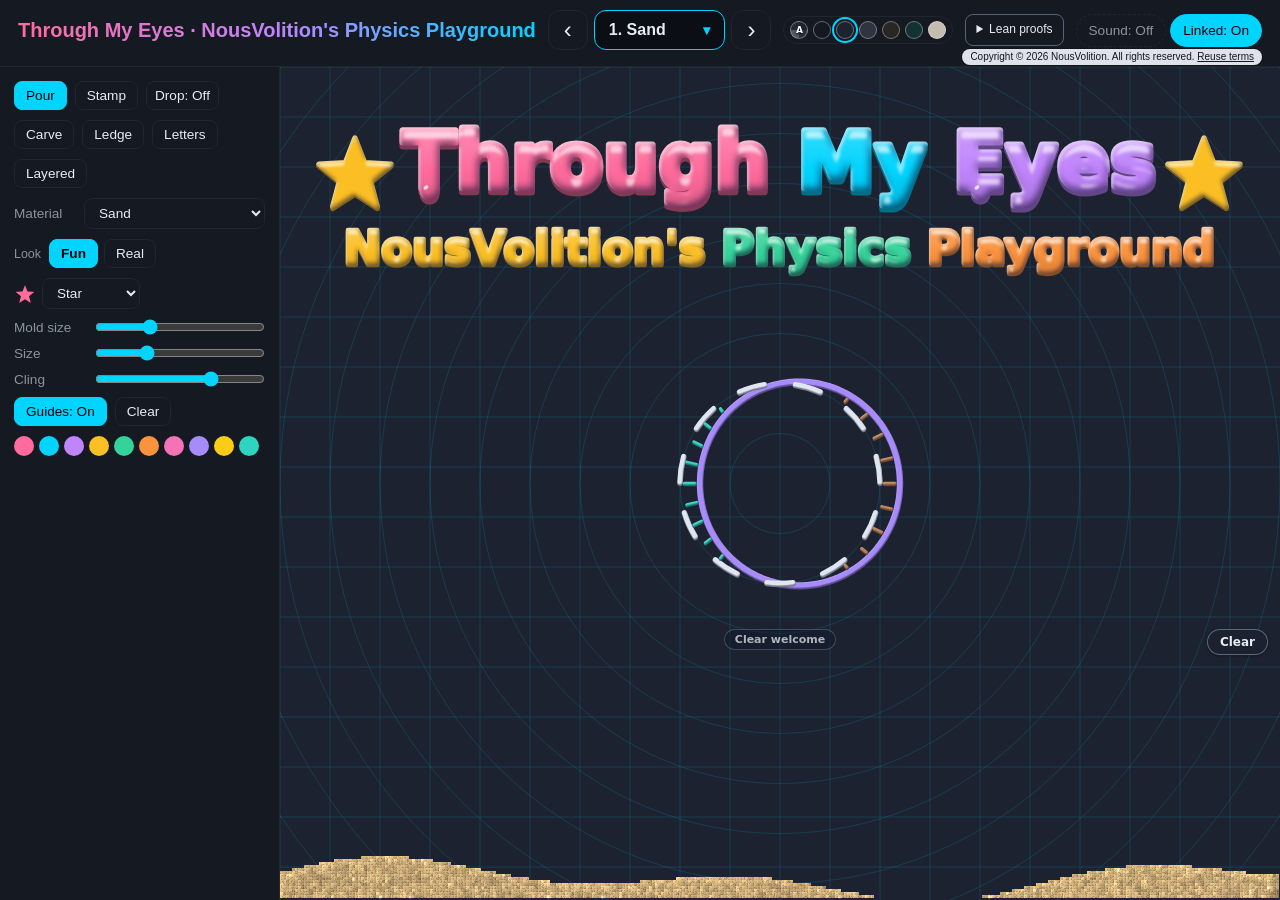
==== commit f2aba8ae: "Publish Tab 30's connected E8 boundary and Lean checks" ====
--- a/index.html
+++ b/index.html
@@ -15835,6 +15835,7 @@
 <meta name="viewport" content="width=device-width, initial-scale=1.0">
 <title>E₈ roots and the [8,4,4] Hamming code</title>
 <link rel="stylesheet" href="e8-plumbing.css">
+<link rel="stylesheet" href="e8-boundary.css">
 <style>
   :root {
     --bg: #0b0e14;
@@ -16100,7 +16101,7 @@
 <header>
   <div>
     <h1>E₈ roots and the [8,4,4] Hamming code</h1>
-    <div class="sub">Explore 240 root vectors and their neighbor graph. <a class="pl-jump" href="#plumbing">Assemble the plumbing ↓</a></div>
+    <div class="sub">Explore 240 root vectors and their neighbor graph. <a class="pl-jump" href="#plumbing">Assemble the plumbing ↓</a> · <a class="bd-jump" href="#plumbing-boundary">Explore the boundary ↓</a></div>
   </div>
   <div class="controls-bar">
     <label>Brightness <input type="range" id="dimmer" min="45" max="100" value="95" style="vertical-align:middle;width:80px;"></label>
@@ -16264,12 +16265,73 @@
   <p class="pl-foot">Each join identifies two copies of D⁴ × D⁴ by exchanging base and fiber. The tree uses the eight simple roots and their −1 inner products. A choice of alternating zero-section orientations gives the sign convention in panel 2. <a href="https://sites.math.northwestern.edu/jnf960/classes/mflds/23plumbing.pdf" target="_blank" rel="noopener">Plumbing construction ↗</a> · <a href="docs/verification/tab30-plumbing-assembly.txt" target="_blank" rel="noopener">Nine Lean checks ↗</a> · <a href="https://github.com/NousVolition/sparkle-sand-playground/blob/main/tests/lean/Tab30PlumbingAssembly.lean" target="_blank" rel="noopener">Lean source ↗</a></p>
 </section>
 
+<section class="card boundary" id="plumbing-boundary" aria-labelledby="bd-title">
+  <div class="bd-heading"><h2 id="bd-title">5. Boundary of the plumbing</h2><output id="bd-status" aria-live="polite"></output></div>
+  <p class="bd-intro">Each piece contributes a 7-dimensional sheet, with a unit S³ fiber over every point of its S⁴ base outside the open glued caps. Two sheets meet along a 6-dimensional S³ × S³ seam at each joint.</p>
+  <div class="bd-controls">
+    <button type="button" class="btn-sm" id="bd-complete">Assemble all eight pieces</button>
+    <label>Inspect joint <select id="bd-joint"></select></label>
+    <a id="bd-assembly" href="#plumbing">Assembly controls ↑</a>
+  </div>
+  <figure class="bd-view bd-map">
+    <div class="bd-bar"><h3>Assembly map</h3><div class="bd-key"><span class="bd-line joined">Glued</span><span class="bd-line open">Open</span><span class="bd-line chosen">Selected</span></div></div>
+    <canvas id="bd-atlas" aria-label="Map of the eight base slices. Select a link to inspect its paired rims. The joint menu offers the same choices."></canvas>
+    <figcaption>Choose a link to explore its seam below. Each solid link identifies two rims in the S² base slices. <a href="https://mural.maynoothuniversity.ie/id/eprint/6973/1/DW-PosRicci%20%282%29.pdf" target="_blank" rel="noopener">Boundary construction, §2.1 ↗</a></figcaption>
+  </figure>
+  <div id="bd-seam-panel" class="bd-view bd-detail">
+    <div class="bd-bar bd-detail-head">
+      <h3 id="bd-joint-title">Inside the joint</h3>
+      <div class="bd-zoom" role="group" aria-label="Seam magnification">
+        <button type="button" class="btn-sm" id="bd-zoom-out" aria-label="Zoom out">−</button>
+        <output id="bd-zoom-level" aria-label="Magnification">1×</output>
+        <button type="button" class="btn-sm" id="bd-zoom-in" aria-label="Zoom in">+</button>
+        <button type="button" class="btn-sm" id="bd-fit">Fit seam</button>
+      </div>
+    </div>
+    <div class="bd-grid">
+      <div class="bd-scene">
+        <canvas id="bd-neighborhood" tabindex="0" role="slider" aria-label="Trace through the seam" aria-valuemin="-100" aria-valuemax="100" aria-valuenow="0" aria-describedby="bd-scene-hint"></canvas>
+        <p class="bd-hint" id="bd-scene-hint">Drag across to travel, drag up or down to turn around the rim. Scroll or pinch to zoom.</p>
+        <div class="bd-trace">
+          <button type="button" class="btn-sm" id="bd-cross">Cross seam</button>
+          <label id="bd-left-label" for="bd-position">First side</label><input type="range" id="bd-position" min="-100" max="100" step="0.1" value="0" aria-label="Position along the two boundary faces"><span id="bd-right-label">Other side</span>
+          <button type="button" class="btn-sm" id="bd-center">At the rim</button>
+        </div>
+        <div class="bd-trace bd-turn">
+          <label for="bd-angle">Around the rim</label><input type="range" id="bd-angle" min="-180" max="180" value="0" aria-label="Angle around a great circle of the seam"><output id="bd-angle-value" for="bd-angle">0°</output>
+        </div>
+      </div>
+      <aside class="bd-readout">
+        <h4>Where the point is</h4>
+        <output id="bd-point" aria-live="polite"></output>
+        <p id="bd-swap"></p>
+        <nav class="bd-onward" aria-labelledby="bd-onward-heading">
+          <h4 id="bd-onward-heading">Other glued rims</h4>
+          <div id="bd-onward"></div>
+        </nav>
+        <canvas id="bd-collar" aria-label="Base and fiber radii before rounding. The gold point follows the same trace as the close-up."></canvas>
+        <div id="bd-radii" class="bd-hint"></div>
+        <details class="bd-data"><summary>Point coordinates</summary><pre id="bd-coordinates"></pre></details>
+      </aside>
+    </div>
+    <p class="bd-hint bd-caption">The mesh shows one circle in the S³ × S³ seam and a short interval across it. The radius plot uses the first piece’s base and fiber order and shows the corner before smoothing.</p>
+  </div>
+  <p class="bd-scope" id="bd-empty" hidden>Choose two adjacent simple roots in panel 2 to inspect a joint.</p>
+  <div class="bd-invariant" id="bd-invariant" hidden>
+    <div><h3>The rounded boundary</h3><p>For the standard E₈ plumbing the boundary is homeomorphic to S⁷ and has an exotic smooth structure. Its class generates the group of 28 oriented smooth structures on S⁷ under connected sum. <a href="https://sites.math.northwestern.edu/jnf960/classes/mflds/23plumbing.pdf#page=2" target="_blank" rel="noopener">Topology argument ↗</a></p></div>
+    <div><h3>μ = −1/28 mod 1</h3><p>Lean computes signature +8 from these eight roots. The standard plumbing supplies a relative Pontryagin square of 0. Lean evaluates (0 − 4 × 8)/896 and proves the class has order 28 in ℚ/ℤ. The standard smooth S⁷ has μ = 0, so the invariant distinguishes their smooth structures. <a href="https://math.berkeley.edu/~mjgoodman/research/hs.pdf#page=6" target="_blank" rel="noopener">Invariant formula, §1.6 ↗</a></p></div>
+  </div>
+  <p class="bd-scope" id="bd-partial">The exotic-sphere result applies to the completed assembly of eight pieces and seven joints.</p>
+  <p class="bd-scope">Lean checks the local frontier, the seam exchange, the lattice and the invariant arithmetic. The geometric inputs and the smooth classification come from the cited topology. <a href="docs/verification/tab30-plumbing-boundary.txt" target="_blank" rel="noopener">Ten Lean boundary checks ↗</a> · <a href="https://github.com/NousVolition/sparkle-sand-playground/blob/main/tests/lean/Tab30PlumbingBoundary.lean" target="_blank" rel="noopener">Lean source ↗</a></p>
+</section>
+
 <details class="card evidence-note" id="computation-proof-note">
   <summary>What is computed, checked, and proved?</summary>
   <ul>
     <li><b>Computed here:</b> the selected codeword and weight, root list, inner products, selected-root determinant, neighbor lists and drawing. The determinant uses floating-point Gaussian elimination and rounds to an integer. The Coxeter-plane basis is a numerical approximation.</li>
     <li><b>Plumbing workbench:</b> panel 4 computes the paired local charts in the tangent disk bundles and identifies their points at each selected joint. The drawing schematizes the pieces.</li>
     <li><b>Assembly checks in Lean:</b> the seven joints match the simple-root matrix and connect all eight pieces. Distinct attachment caps are disjoint. Exchanging the two disk factors twice returns the starting point, and the two zero sections meet at the chart center. <a href="docs/verification/tab30-plumbing-assembly.txt" target="_blank" rel="noopener">Verification record</a> · <a href="https://github.com/NousVolition/sparkle-sand-playground/blob/main/tests/lean/Tab30PlumbingAssembly.lean" target="_blank" rel="noopener">Assembly proof</a>.</li>
+    <li><b>Boundary view and ten Lean checks (YOURS ALONE).</b> Panel 5 traces the exposed boundary in this assembly. Its proofs reuse the Tab 30 matrix and assembly theorems (OLD IN THE PROJECT). The classification of the smooth boundary and the Eells–Kuiper formula are KNOWN TO THE WORLD. <a href="docs/verification/tab30-plumbing-boundary.txt" target="_blank" rel="noopener">Proof and source record</a>.</li>
     <li><b>Fixed reference labels:</b> the header counts, code minimum distance and preset determinant labels. Independent checks verify these facts; the labels themselves do not recalculate them.</li>
     <li><b>Independent exact checks:</b> all 16 codewords, all 256 root selections (including the empty set), the partition of 128 half-integer roots, and the 240-root graph. The rounded determinant agreed with rational arithmetic in every selectable case. See the <a href="docs/e8-inspector-check.json" target="_blank" rel="noopener">saved check record</a> and <a href="https://github.com/NousVolition/sparkle-sand-playground/blob/main/tests/tab30-exact.py" target="_blank" rel="noopener">reproducible check</a>.</li>
     <li><b>Simple roots in Lean.</b> For the eight rational vectors defined in E8Tab30Bridge, all 64 Gram entries equal the entries of the E₈ plumbing matrix after relabeling and changing sign. The full Gram determinant is 1. <a href="https://github.com/NousVolition/discrete-gap-inequalities-lean/blob/0b44d6896c646b64c58141d2b8d6ebc0f0f41e10/E8Tab30Bridge.lean#L44" target="_blank" rel="noopener">Gram entry proof</a> · <a href="https://github.com/NousVolition/discrete-gap-inequalities-lean/blob/0b44d6896c646b64c58141d2b8d6ebc0f0f41e10/E8Tab30Bridge.lean#L67" target="_blank" rel="noopener">Determinant proof</a>.</li>
@@ -16284,9 +16346,10 @@
   <summary>Mathematical background: plumbing and exotic spheres</summary>
   <p>For the standard eight-dimensional E₈ plumbing of tangent disk bundles over S⁴, the construction supplies the connectivity and intersection-form hypotheses. Its unimodular form gives a homology-sphere boundary. The generalized Poincaré theorem identifies the boundary topologically with S⁷; additional smooth invariants and Kervaire–Milnor theory show that it is exotic and generates Θ₇ ≅ ℤ/28ℤ. See <a href="https://sites.math.northwestern.edu/jnf960/classes/mflds/23plumbing.pdf" target="_blank" rel="noopener">the plumbing construction and topology argument</a>.</p>
   <p>For the corresponding standard eight-dimensional D₇, E₇ and A₇ plumbings, the boundary groups H₃ are ℤ/4ℤ, ℤ/2ℤ and ℤ/8ℤ. These descriptions use the construction’s homology sequence and the intersection matrix’s Smith normal form; the determinant alone gives only the finite group’s order.</p>
-  <p>Panel 4 models the disk bundles and their local gluing maps. Boundary homology and the smooth classification of the rounded boundary come from the cited topology results. The formal statement of <code>E8_det</code> establishes the determinant of the specified integer matrix.</p>
+  <p>Panel 4 models the disk bundles and their local gluing maps. Panel 5 shows exposed boundary patches and their seams before corner rounding. The homology identification and the smooth classification use the cited topology. The formal statement of <code>E8_det</code> establishes the determinant of the specified integer matrix.</p>
 </details>
 
+<script src="e8-boundary.js"></script>
 <script src="e8-plumbing.js"></script>
 <script>
 (function() {
@@ -16321,7 +16384,11 @@
     return s;
   }
 
-  const plumbing = E8Plumbing.mount(SIMPLE_ROOTS, dot8);
+  const plumbing = E8Plumbing.mount(SIMPLE_ROOTS, dot8, () => {
+    activeSimple = SIMPLE_ROOTS.map(() => true);
+    renderGram();
+    drawCanvas();
+  });
 
   function vecEq(a, b) {
     for (let i = 0; i < 8; i++) if (Math.abs(a[i] - b[i]) > 1e-6) return false;
--- a/e8-boundary.css
+++ b/e8-boundary.css
@@ -0,0 +1,68 @@
+.boundary { margin: 12px 0 0; scroll-margin-top: 8px; }
+.boundary [hidden] { display: none !important; }
+.boundary .bd-heading, .bd-controls, .bd-key, .bd-trace {
+  display: flex; gap: 9px 14px; align-items: center; flex-wrap: wrap;
+}
+.boundary .bd-heading { justify-content: space-between; }
+.boundary .bd-heading h2 { margin: 0; }
+.bd-heading output { color: #69dfbf; font-weight: 700; font-size: 12px; }
+.bd-intro { color: var(--text); margin: 7px 0 11px; max-width: 105ch; }
+.bd-controls { margin-bottom: 12px; }
+.bd-controls label { display: inline-flex; align-items: center; gap: 7px; }
+.bd-controls select { color: var(--text); background: var(--panel-alt); border: 1px solid var(--border); padding: 5px; border-radius: 4px; font: inherit; }
+.boundary #bd-complete:enabled { background: #69dfbf; color: #08251f; border-color: #69dfbf; }
+.boundary button:disabled { opacity: .55; cursor: default; }
+.bd-jump, .boundary a { color: var(--accent); }
+.bd-grid { display: grid; grid-template-columns: minmax(0,2.7fr) minmax(200px,1fr); gap: 14px; }
+.bd-view { background: #0d1420; border: 1px solid var(--border); border-radius: 6px; min-width: 0; padding: 10px 12px; }
+.bd-view h3, .bd-invariant h3 { color: var(--text); font-size: 13px; margin: 0 0 7px; }
+.bd-view canvas { display: block; width: 100%; }
+.bd-bar, .bd-zoom { display: flex; align-items: center; flex-wrap: wrap; gap: 5px 10px; }
+.bd-bar { justify-content: space-between; }
+.bd-bar h3 { margin: 0; }
+.bd-map { margin-bottom: 10px; }
+#bd-atlas { height: clamp(116px, 13vw, 158px); cursor: pointer; }
+#bd-neighborhood { height: clamp(225px, 29vw, 348px); border-radius: 4px; background: #0b1722; cursor: grab; touch-action: none; }
+#bd-neighborhood:active { cursor: grabbing; }
+#bd-collar { height: 145px; margin: 12px 0 5px; }
+.bd-detail-head { margin-bottom: 8px; }
+.bd-detail-head h3 { font-size: 15px; }
+.bd-zoom { gap: 4px; }
+.bd-zoom output { min-width: 34px; font-variant-numeric: tabular-nums; text-align: center; }
+.bd-zoom button, .bd-trace button { min-height: 30px; }
+#bd-zoom-in, #bd-zoom-out { min-width: 31px; font: bold 17px/1 ui-monospace, monospace; }
+.bd-readout { min-width: 0; border-left: 1px solid var(--border); padding-left: 12px; }
+.bd-readout h4 { color: var(--text); font-size: 12px; }
+#bd-swap, .bd-hint { color: #aebed1; font-size: 11px; }
+.bd-onward { margin-top: 10px; }
+#bd-onward { display: flex; flex-wrap: wrap; gap: 5px; margin-top: 4px; color: var(--muted); font-size: 11px; }
+#bd-onward button { color: #a5e8dc; min-height: 28px; }
+.bd-hint { margin: 5px 0 8px; }
+.bd-caption { margin: 10px 0 0; }
+#bd-cross:enabled { border-color: #d5ad63; color: #ffda92; background: #342a1b; }
+.bd-key { font-size: 11px; color: #c0cbdc; gap: 9px; margin: 5px 0; }
+.bd-line::before { display: inline-block; content: ''; vertical-align: 3px; width: 16px; border-top: 3px solid #68dcc1; margin-right: 5px; }
+.bd-line.open::before { border-top: 2px dashed #96a4b4; }
+.bd-line.chosen::before { border-color: #ffd17d; }
+.bd-view figcaption, .bd-scope, .bd-data { font-size: 11px; color: #b0bdcf; }
+.bd-view figcaption { margin-top: 6px; }
+.bd-trace { font-size: 11px; gap: 6px; }
+.bd-trace input { flex: 1 1 70px; min-width: 68px; accent-color: var(--gold); }
+.bd-turn { margin-top: 5px; }
+.bd-turn input { accent-color: #81c6d2; }
+#bd-angle-value { min-width: 4ch; text-align: right; }
+#bd-point { display: block; font-size: 12px; margin: 7px 0 4px; }
+.bd-data summary { cursor: pointer; }
+.bd-data pre { margin-top: 4px; white-space: pre-wrap; overflow-wrap: anywhere; }
+.bd-invariant { display: grid; grid-template-columns: 1fr 1fr; gap: 14px; padding: 10px 12px; margin-top: 12px; border-left: 3px solid #69dfbf; background: #112327; }
+.bd-invariant h3 { color: #a2e7da; margin-bottom: 3px; }
+.bd-invariant p, #bd-empty { font-size: 12px; }
+.bd-scope { margin-top: 10px; }
+.boundary :focus-visible { outline: 2px solid var(--gold); outline-offset: 2px; }
+@media (max-width: 730px) {
+  .bd-grid, .bd-invariant { grid-template-columns: minmax(0,1fr); }
+  .bd-grid { gap: 8px; }
+  .bd-view { padding: 9px; }
+  .bd-readout { border-left: 0; border-top: 1px solid var(--border); padding: 9px 0 0; }
+  #bd-collar { height: 118px; }
+}
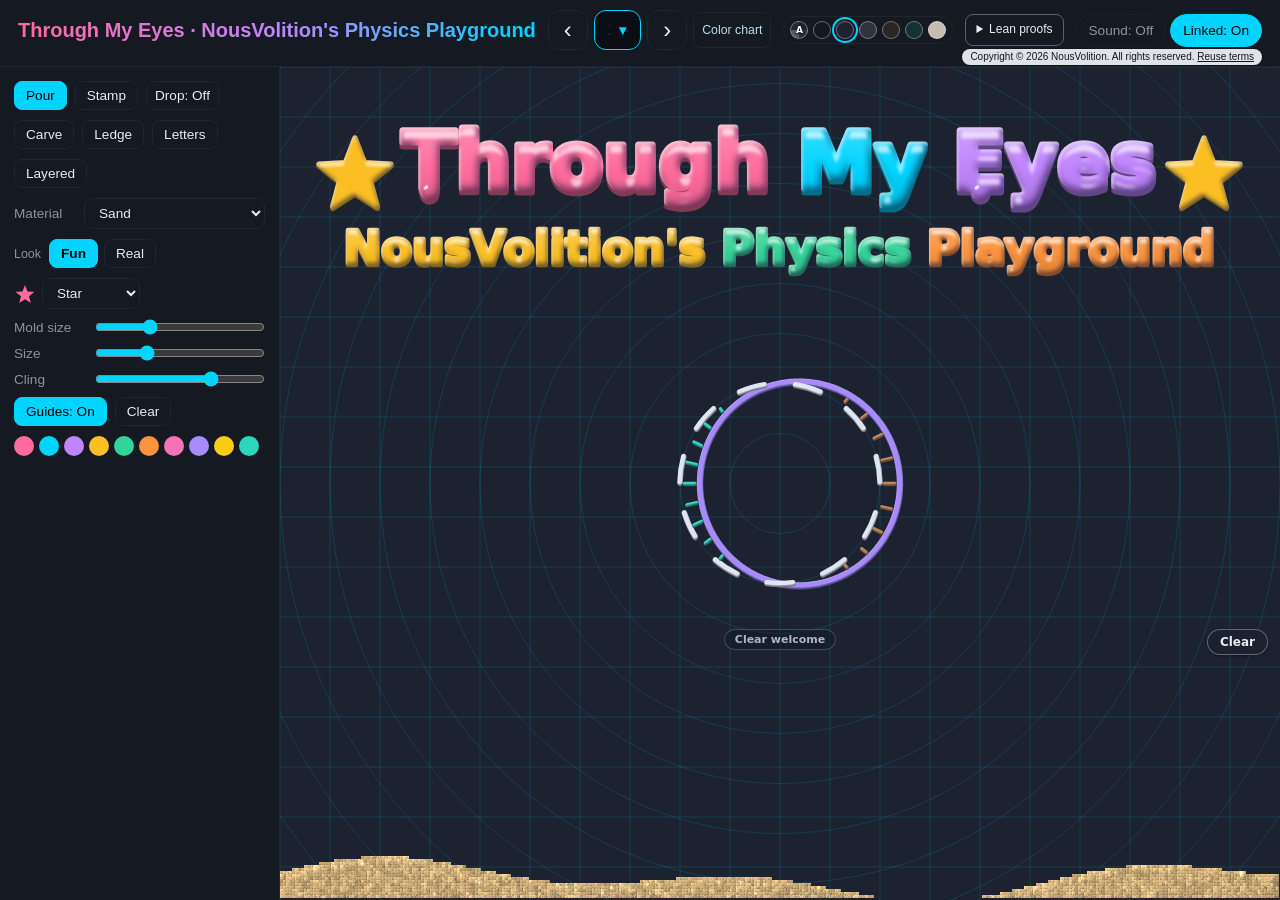
==== commit c4321468: "Fix Stretch, Ring and Crystal motion and guard the accretion disk" ====
--- a/index.html
+++ b/index.html
@@ -337,6 +337,10 @@
   .pn-caret { flex: none; color: var(--accent); font-size: 0.9rem; }
   .pn-arrow { flex: none; width: 40px; height: 40px; border-radius: 12px; border: 1px solid var(--border); background: transparent; color: var(--text, #e6e6f0); font-size: 1.5rem; line-height: 1; cursor: pointer; }
   .pn-arrow:hover { background: var(--accent); color: #000; border-color: var(--accent); }
+  #color-motion-guide { flex: none; display: inline-flex; align-items: center; min-height: 36px; padding: 4px 8px; border: 1px solid var(--border); border-radius: 8px; background: #141922; color: #bcdded; font-size: .77rem; text-decoration: none; white-space: nowrap; }
+  #color-motion-guide:hover { text-decoration: underline; }
+  #color-motion-guide:focus-visible { outline: 2px solid var(--accent); outline-offset: 2px; }
+  @media (max-width: 700px) { #color-motion-guide { display: grid; place-content: center; min-height: 44px; width: 46px; padding: 2px; white-space: normal; text-align: center; line-height: 1.12; } }
   .pn-list { position: absolute; z-index: 1000; top: calc(100% + 6px); left: 0; right: 0; min-width: 300px; max-height: calc(100vh - 90px); overflow-y: auto; overscroll-behavior: contain; background: #10141e; border: 1px solid var(--border); border-radius: 12px; box-shadow: 0 12px 40px rgba(0,0,0,0.6); padding: 6px; }
   .pn-list[hidden] { display: none; }
   .pn-full, .pn-heavy-head, .pn-opt[hidden], .pn-group[hidden] { display: none; }
@@ -477,6 +481,7 @@
       <div class="pn-list" id="playList" role="listbox" aria-label="Playgrounds" tabindex="-1" hidden></div>
     </div>
     <button class="pn-arrow" id="playNext" title="Next playground" aria-label="Next playground">&#8250;</button>
+    <a id="color-motion-guide" href="guides/Playground-colors-and-jitter.html#sand" target="_blank" rel="noopener">Color chart</a>
   </nav>
   <div class="bg-pick" id="bgPick">
     <button type="button" class="bg-pick-btn" id="bgPickBtn" aria-haspopup="true" aria-expanded="false" aria-controls="bgSwatches" title="Background color"><span class="bg-dot"></span></button>
@@ -2617,8 +2622,13 @@
 }
 
 // Animation loop for gentle wave breathing
+const ringRadiansPerSecond = 2.1;
+let lastRingTime = performance.now();
+document.addEventListener('visibilitychange', () => { lastRingTime = performance.now(); });
 function tick() {
-  phase += 0.035;
+  const now = performance.now();
+  if (!document.hidden) phase += ringRadiansPerSecond * Math.max(0, now - lastRingTime) / 1000;
+  lastRingTime = now;
   const n = parseInt(ringNInput.value, 10);
   drawRing(n);
   if (document.getElementById('casimir-tab').classList.contains('active')) {
@@ -12647,7 +12657,7 @@
     <b>Leech lattice symmetries.</b> For the Leech lattice with the origin fixed, the full symmetry group has order 8,315,553,613,086,720,000, with explicit generators, proved in Lean. <a href="https://github.com/NousVolition/discrete-gap-inequalities-lean/blob/a0498c80c24b1e14925e25233afc93b235429e7b/ConwayOrder.lean#L29" target="_blank" rel="noopener noreferrer">Group order ↗</a><br>
     <a href="https://github.com/NousVolition/discrete-gap-inequalities-lean/blob/a0498c80c24b1e14925e25233afc93b235429e7b/MathieuGroup.lean#L52" target="_blank" rel="noopener noreferrer">Golay code reorderings</a> · <a href="https://github.com/NousVolition/discrete-gap-inequalities-lean/blob/a0498c80c24b1e14925e25233afc93b235429e7b/MathieuGroup.lean#L147" target="_blank" rel="noopener noreferrer">Reordering group of size 244,823,040</a> · <a href="https://github.com/NousVolition/discrete-gap-inequalities-lean/blob/a0498c80c24b1e14925e25233afc93b235429e7b/LeechSextet.lean#L135" target="_blank" rel="noopener noreferrer">An involution moving a standard axis</a>.<br>
     In the proof’s integer coordinates, the generators take the first axis to <a href="https://github.com/NousVolition/discrete-gap-inequalities-lean/blob/a0498c80c24b1e14925e25233afc93b235429e7b/ConwayTransitivity.lean#L108" target="_blank" rel="noopener noreferrer">every lattice vector of squared length 64</a>. <a href="https://github.com/NousVolition/discrete-gap-inequalities-lean/blob/a0498c80c24b1e14925e25233afc93b235429e7b/ConwayGenerators.lean#L21" target="_blank" rel="noopener noreferrer">Generators for the full group</a>.<br>
-    <a href="https://github.com/NousVolition/discrete-gap-inequalities-lean/blob/a0498c80c24b1e14925e25233afc93b235429e7b/docs/leech-symmetry-order.md" target="_blank" rel="noopener noreferrer">Proof walkthrough</a> · <a href="https://github.com/NousVolition/discrete-gap-inequalities-lean/blob/d1164ccb8422b922cc0fb03536b9118fbe4b2745/docs/axioms-2026-11-21-norm208-dot-layers.txt" target="_blank" rel="noopener noreferrer">Axiom audit · 1171 declarations</a>.<br>
+    <a href="https://github.com/NousVolition/discrete-gap-inequalities-lean/blob/a0498c80c24b1e14925e25233afc93b235429e7b/docs/leech-symmetry-order.md" target="_blank" rel="noopener noreferrer">Proof walkthrough</a> · <a href="https://github.com/NousVolition/discrete-gap-inequalities-lean/blob/9740c12b8ff3da882b1897a0b573a534ec55935d/docs/axioms-2026-11-21-norm192-dot-layers.txt" target="_blank" rel="noopener noreferrer">Merged audit · 1168 declarations</a>.<br>
     There are <a href="https://github.com/NousVolition/discrete-gap-inequalities-lean/blob/9a05fcf6e1dd83a4115804ea86ddcb45cf6f0f00/LeechCoordinateFrames.lean#L129" target="_blank" rel="noopener noreferrer">8,292,375 coordinate frames</a>. Each is an unordered set of 48 lattice vectors of squared length 64. Any two differ by twice a lattice vector. <a href="https://github.com/NousVolition/discrete-gap-inequalities-lean/blob/9a05fcf6e1dd83a4115804ea86ddcb45cf6f0f00/LeechCoordinateFrames.lean#L16" target="_blank" rel="noopener noreferrer">Frame definition</a> · <a href="https://github.com/NousVolition/discrete-gap-inequalities-lean/blob/9a05fcf6e1dd83a4115804ea86ddcb45cf6f0f00/LeechCoordinateFrames.lean#L86" target="_blank" rel="noopener noreferrer">Why every frame is counted</a>. Every vector of squared length 64 belongs to <a href="https://github.com/NousVolition/discrete-gap-inequalities-lean/blob/3188e216102390669b64427d43577c573261e657/LeechCoordinateFrames.lean#L140" target="_blank" rel="noopener noreferrer">one coordinate frame</a>. That gives <a href="https://github.com/NousVolition/discrete-gap-inequalities-lean/blob/3188e216102390669b64427d43577c573261e657/LeechCoordinateFrames.lean#L151" target="_blank" rel="noopener noreferrer">398,034,000 vectors</a> (8,292,375 × 48), counting both signs. They form <a href="https://github.com/NousVolition/discrete-gap-inequalities-lean/blob/f5a4018b1e0cf675a902f13a666ba0a79271d471/LeechShellPairs.lean#L19" target="_blank" rel="noopener noreferrer">199,017,000 opposite pairs</a>.<br>
     There are <a href="https://github.com/NousVolition/discrete-gap-inequalities-lean/blob/fa2721c46268f3768f1d44e1b2e5b6074f37145d/LeechNorm48.lean#L171" target="_blank" rel="noopener noreferrer">16,773,120 vectors</a> of squared length 48. Pairing each vector with its negative gives <a href="https://github.com/NousVolition/discrete-gap-inequalities-lean/blob/f5a4018b1e0cf675a902f13a666ba0a79271d471/LeechNorm48Pairs.lean#L25" target="_blank" rel="noopener noreferrer">8,386,560 pairs</a>. In the usual normalization, the squared length is 6. <a href="https://github.com/NousVolition/discrete-gap-inequalities-lean/blob/f5a4018b1e0cf675a902f13a666ba0a79271d471/docs/leech-symmetry.md#vectors-of-squared-length-48" target="_blank" rel="noopener noreferrer">How the Golay count works</a>.<br>
     At squared length 80, the <a href="https://github.com/NousVolition/discrete-gap-inequalities-lean/blob/7c0ffef39dc742f86fbe739e4ea8d5479c5c5d65/LeechNorm80.lean#L88" target="_blank" rel="noopener noreferrer">4,629,381,120 vectors</a> form <a href="https://github.com/NousVolition/discrete-gap-inequalities-lean/blob/7c0ffef39dc742f86fbe739e4ea8d5479c5c5d65/LeechNorm80.lean#L109" target="_blank" rel="noopener noreferrer">2,314,690,560 opposite pairs</a>. This is squared length 10 in the usual scale.<br>
@@ -15834,8 +15844,6 @@
 <meta charset="UTF-8">
 <meta name="viewport" content="width=device-width, initial-scale=1.0">
 <title>E₈ roots and the [8,4,4] Hamming code</title>
-<link rel="stylesheet" href="e8-plumbing.css">
-<link rel="stylesheet" href="e8-boundary.css">
 <style>
   :root {
     --bg: #0b0e14;
@@ -16101,7 +16109,7 @@
 <header>
   <div>
     <h1>E₈ roots and the [8,4,4] Hamming code</h1>
-    <div class="sub">Explore 240 root vectors and their neighbor graph. <a class="pl-jump" href="#plumbing">Assemble the plumbing ↓</a> · <a class="bd-jump" href="#plumbing-boundary">Explore the boundary ↓</a></div>
+    <div class="sub">Explore 240 root vectors, their inner-product matrix, and their neighbor graph.</div>
   </div>
   <div class="controls-bar">
     <label>Brightness <input type="range" id="dimmer" min="45" max="100" value="95" style="vertical-align:middle;width:80px;"></label>
@@ -16223,121 +16231,13 @@
   </div>
 </div>
 
-<section class="card plumbing" id="plumbing" aria-labelledby="pl-title">
-  <div class="pl-heading">
-    <h2 id="pl-title">4. Assemble the E₈ plumbing</h2>
-    <output id="pl-progress" aria-live="polite"></output>
-  </div>
-  <p class="pl-intro">Each circle represents a tangent disk bundle over S⁴. Choose a joint and glue its two pieces. The root toggles in panel 2 choose which pieces take part.</p>
-  <div class="pl-layout">
-    <div class="pl-assembly">
-      <canvas id="pl-tree" aria-label="Plumbing tree. Choose a joint using the selector below."></canvas>
-      <div class="pl-legend"><span class="pl-dashed">Open joint</span><span class="pl-solid">Glued</span><span class="pl-ring">Selected</span></div>
-      <div class="pl-actions">
-        <label>Joint <select id="pl-joint"></select></label>
-        <button type="button" class="btn-sm pl-primary" id="pl-glue">Glue this joint</button>
-        <button type="button" class="btn-sm" id="pl-reset">Start over</button>
-      </div>
-    </div>
-    <div class="pl-inspector">
-      <div class="pl-subheading"><h3>Across the joint</h3><span id="pl-state"></span></div>
-      <p id="pl-empty" hidden>Choose two connected simple roots in panel 2 to inspect a joint.</p>
-      <div id="pl-detail">
-        <div class="pl-patches">
-          <div class="pl-patch"><strong id="pl-left-name"></strong><canvas id="pl-left" aria-label="Selected coordinate in the first local chart"></canvas><div id="pl-left-vectors"></div></div>
-          <span class="pl-exchange" aria-hidden="true">⇄</span>
-          <div class="pl-patch"><strong id="pl-right-name"></strong><canvas id="pl-right" aria-label="Selected coordinate in the second local chart"></canvas><div id="pl-right-vectors"></div></div>
-        </div>
-        <p id="pl-relation" aria-live="polite"></p>
-        <div class="pl-coordinate-controls">
-          <label>Coordinate <select id="pl-axis"><option>1</option><option>2</option><option>3</option><option>4</option></select></label>
-          <label>Base <input type="range" id="pl-base" step="any"></label>
-          <label>Fiber <input type="range" id="pl-fiber" step="any"></label>
-          <button type="button" class="btn-sm" id="pl-zero">Show center</button>
-        </div>
-        <details class="pl-math"><summary>Coordinates on the two bundles</summary>
-          <p>Each point has a base position x on the unit sphere in ℝ⁵ and a tangent vector v of length at most one. Each joint gets its own base disk. The chart pictures show one of the four coordinate pairs.</p>
-          <pre id="pl-ambient"></pre>
-        </details>
-      </div>
-    </div>
-  </div>
-  <p class="pl-foot">Each join identifies two copies of D⁴ × D⁴ by exchanging base and fiber. The tree uses the eight simple roots and their −1 inner products. A choice of alternating zero-section orientations gives the sign convention in panel 2. <a href="https://sites.math.northwestern.edu/jnf960/classes/mflds/23plumbing.pdf" target="_blank" rel="noopener">Plumbing construction ↗</a> · <a href="docs/verification/tab30-plumbing-assembly.txt" target="_blank" rel="noopener">Nine Lean checks ↗</a> · <a href="https://github.com/NousVolition/sparkle-sand-playground/blob/main/tests/lean/Tab30PlumbingAssembly.lean" target="_blank" rel="noopener">Lean source ↗</a></p>
-</section>
-
-<section class="card boundary" id="plumbing-boundary" aria-labelledby="bd-title">
-  <div class="bd-heading"><h2 id="bd-title">5. Boundary of the plumbing</h2><output id="bd-status" aria-live="polite"></output></div>
-  <p class="bd-intro">Each piece contributes a 7-dimensional sheet, with a unit S³ fiber over every point of its S⁴ base outside the open glued caps. Two sheets meet along a 6-dimensional S³ × S³ seam at each joint.</p>
-  <div class="bd-controls">
-    <button type="button" class="btn-sm" id="bd-complete">Assemble all eight pieces</button>
-    <label>Inspect joint <select id="bd-joint"></select></label>
-    <a id="bd-assembly" href="#plumbing">Assembly controls ↑</a>
-  </div>
-  <figure class="bd-view bd-map">
-    <div class="bd-bar"><h3>Assembly map</h3><div class="bd-key"><span class="bd-line joined">Glued</span><span class="bd-line open">Open</span><span class="bd-line chosen">Selected</span></div></div>
-    <canvas id="bd-atlas" aria-label="Map of the eight base slices. Select a link to inspect its paired rims. The joint menu offers the same choices."></canvas>
-    <figcaption>Choose a link to explore its seam below. Each solid link identifies two rims in the S² base slices. <a href="https://mural.maynoothuniversity.ie/id/eprint/6973/1/DW-PosRicci%20%282%29.pdf" target="_blank" rel="noopener">Boundary construction, §2.1 ↗</a></figcaption>
-  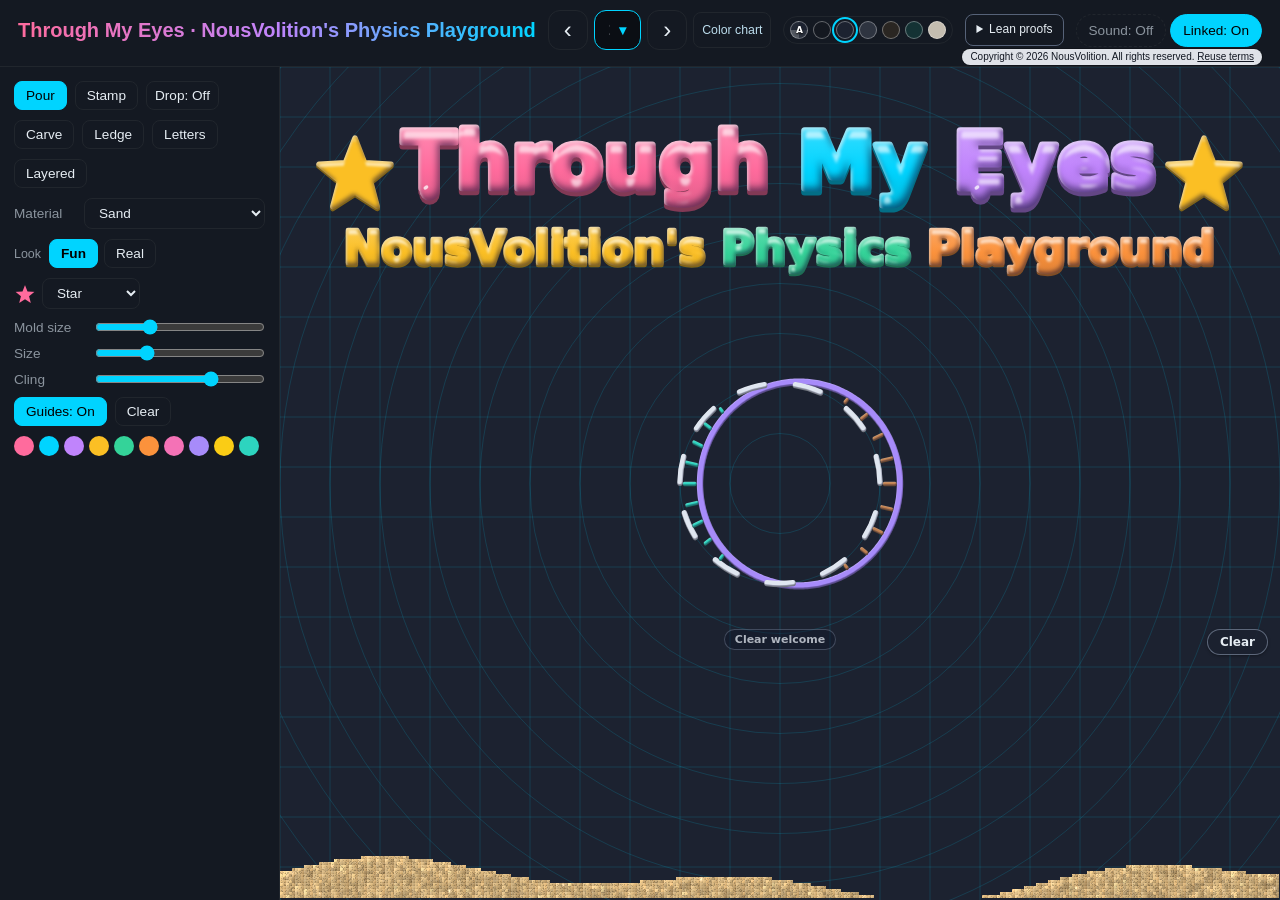
